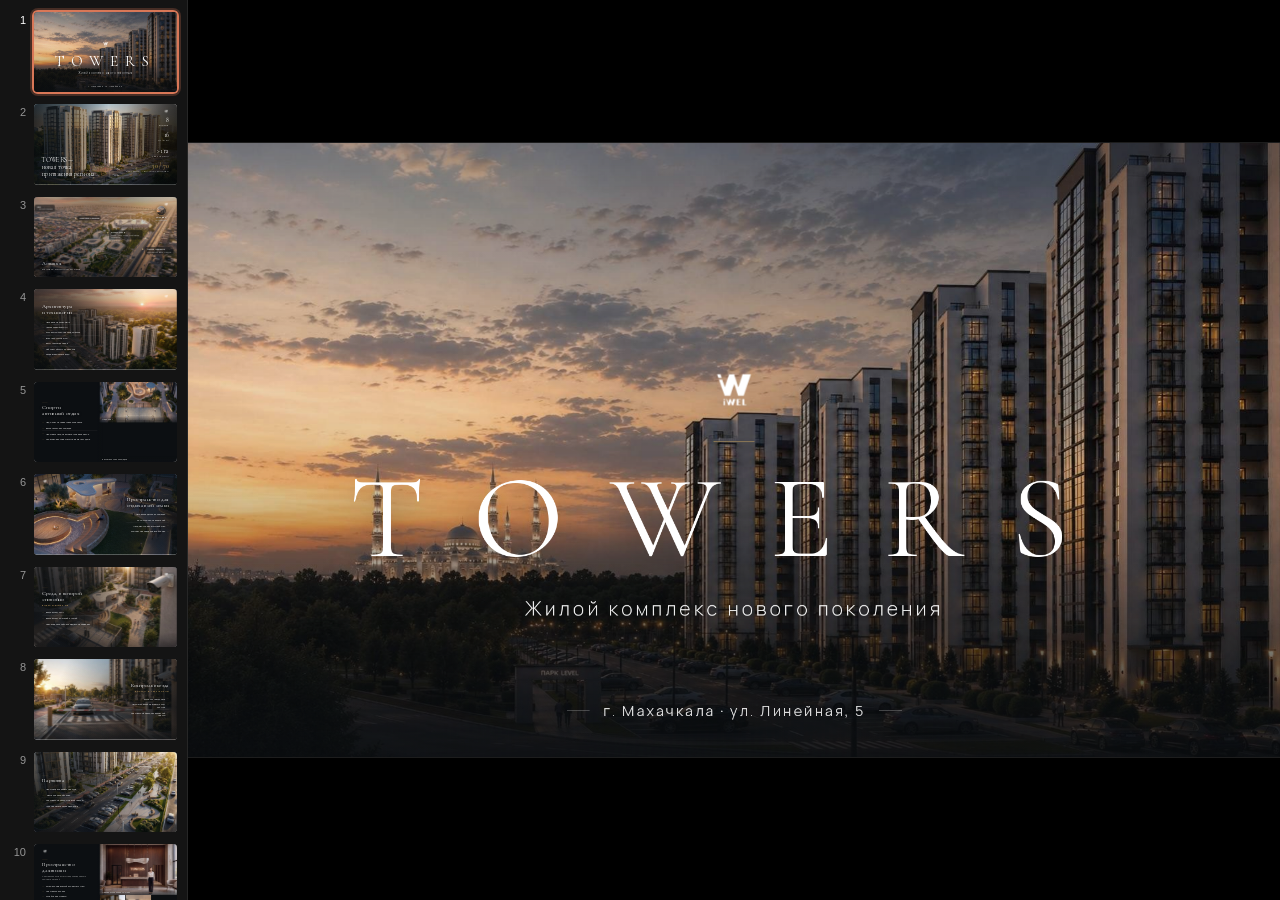
==== index.html @ 18dd86b4 "Towers presentation" ====
<!DOCTYPE html>
<html>
<head>
  <meta charset="utf-8">
  <title>Bundled Page</title>
  <style>
    * { margin: 0; padding: 0; box-sizing: border-box; }
    body { background: #0c0f12; display: flex; align-items: center; justify-content: center; min-height: 100vh; font-family: -apple-system, BlinkMacSystemFont, sans-serif; }
    #__bundler_loading { position: fixed; bottom: 20px; right: 20px; font: 13px/1.4 -apple-system, BlinkMacSystemFont, sans-serif; color: #666; background: #fff; padding: 8px 14px; border-radius: 8px; box-shadow: 0 1px 4px rgba(0,0,0,0.12); z-index: 10000; }
    #__bundler_thumbnail { position: fixed; inset: 0; width: 100%; height: 100%; display: flex; align-items: center; justify-content: center; background: #0c0f12; z-index: 9999; }
    #__bundler_thumbnail svg { width: 100%; height: 100%; object-fit: contain; }
    #__bundler_placeholder { color: #999; font-size: 14px; }
  </style>
  <noscript>
    <style>#__bundler_loading { display: none; }</style>
    <div style="position:fixed;bottom:12px;left:12px;font:13px/1.4 -apple-system,BlinkMacSystemFont,sans-serif;color:#999;background:rgba(255,255,255,0.9);padding:6px 12px;border-radius:6px;box-shadow:0 1px 4px rgba(0,0,0,0.08);z-index:10000;">
      This page requires JavaScript to display.
    </div>
  </noscript>
</head>
<body>
  <div id="__bundler_thumbnail">
  <svg viewBox="0 0 1200 800" xmlns="http://www.w3.org/2000/svg">
    <rect width="1200" height="800" fill="#0c0f12"></rect>
    <rect x="470" y="300" width="60" height="260" fill="#2a313a"></rect>
    <rect x="560" y="240" width="80" height="320" fill="#39424e"></rect>
    <rect x="670" y="330" width="60" height="230" fill="#2a313a"></rect>
    <rect x="480" y="560" width="240" height="4" fill="#c8a35f"></rect>
    <text x="600" y="640" text-anchor="middle" font-family="Georgia, serif" font-size="52" letter-spacing="18" fill="#ffffff">TOWERS</text>
  </svg>
</div>
  <div id="__bundler_loading">Unpacking...</div>

  <script>
    
document.addEventListener('DOMContentLoaded', async function() {
  const loading = document.getElementById('__bundler_loading');
  function setStatus(msg) { if (loading) loading.textContent = msg; }

  const FONT_MIME = /^(font[/]|application[/](x-)?font-|application[/]vnd\.ms-fontobject)/i;
  const MIME_TOKEN = /^[\w.+-]+[/][\w.+-]+$/;
  function toBase64(bytes) {
    let bin = '';
    for (let i = 0; i < bytes.length; i += 0x8000) {
      bin += String.fromCharCode.apply(null, bytes.subarray(i, i + 0x8000));
    }
    return btoa(bin);
  }

  // Error sink persists across replaceWith since it's on window, not the DOM.
  window.addEventListener('error', function(e) {
    // Failed resource loads (CSP-blocked links, scripts, images) fire plain
    // events at the element — warn only; real JS errors carry message/error.
    if (!e.message && !e.error && e.target && e.target !== window) {
      console.warn('[bundle] resource failed to load:',
        e.target.tagName, String(e.target.src || e.target.href || ''));
      return;
    }
    var p = document.body || document.documentElement;
    var d = document.getElementById('__bundler_err') || p.appendChild(document.createElement('div'));
    d.id = '__bundler_err';
    d.style.cssText = 'position:fixed;bottom:12px;left:12px;right:12px;font:12px/1.4 ui-monospace,monospace;background:#2a1215;color:#ff8a80;padding:10px 14px;border-radius:8px;border:1px solid #5c2b2e;z-index:99999;white-space:pre-wrap;max-height:40vh;overflow:auto';
    d.textContent = (d.textContent ? d.textContent + String.fromCharCode(10) : '') +
      '[bundle] ' + (e.message || e.type) +
      (e.filename ? ' (' + e.filename.slice(0, 60) + ':' + e.lineno + ')' : '');
  }, true);

  try {
    const manifestEl = document.querySelector('script[type="__bundler/manifest"]');
    const templateEl = document.querySelector('script[type="__bundler/template"]');
    if (!manifestEl || !templateEl) {
      setStatus('Error: missing bundle data');
      console.error('[bundler] Missing script tags — manifestEl:', !!manifestEl, 'templateEl:', !!templateEl);
      return;
    }

    const manifest = JSON.parse(manifestEl.textContent);
    let template = JSON.parse(templateEl.textContent);

    // Nested page bundles (iframe targets). Each ships ONCE, in the ROOT
    // document's manifest; frame srcs carry an about:blank#<uuid> marker
    // instead of a substitutable uuid. Every document mints the blobs for
    // its OWN frames — from local text at the root, or text obtained from
    // its DIRECT parent over the relay protocol below — so each frame
    // navigation stays same-origin with its initiator and a deduped page
    // loads at any depth on any host, including a file:// download's
    // opaque origins (where a blob minted by one document cannot be
    // navigated to by another).
    const pageOrderEl = document.querySelector('script[type="__bundler/page_order"]');
    const pageOrder = pageOrderEl ? JSON.parse(pageOrderEl.textContent) : [];
    const pageSet = new Set(pageOrder);
    const pageTexts = {};

    // ── Nested-page text protocol (parent-chain relay) ──
    // Page bundles ship once, in the ROOT document's manifest. Every
    // document mints the blobs for its OWN frames, obtaining page text
    // through a strict parent-chain relay: a document only ever SENDS to
    // its direct parent (which, for every document the publisher's own
    // runtime minted, is another publisher document) and only ACCEPTS
    // text from that direct parent; requests from below are honored only
    // for the document's own child frames, and the ROOT never sends
    // upward at all. That last rule is load-bearing: the artifact host's
    // frame-ancestors allows claude.ai (and friends) to frame an
    // artifact, so window.top can be a FOREIGN document — a top-addressed
    // protocol would hand page uuids to that ancestor and accept forged
    // "page text" from it, minting attacker HTML as an artifact-origin
    // blob document. The chain never touches the ancestor: requests stop
    // at the root, replies are origin-addressed per hop (never '*' when
    // an origin exists), and both directions are origin-gated (on https
    // a foreign sender's origin can never equal this document's; in
    // opaque contexts — file:// — everything serializes as 'null', where
    // an embedded EXTERNAL frame still fails the gate by carrying its
    // own real origin, and a sandboxed child of such a frame is excluded
    // by the own-child-frames check plus uuid unguessability). Shape is
    // deny-by-default: one request form, one reply form, no error
    // replies.
    // window.origin is the SERIALIZED SECURITY origin ('null' in opaque
    // contexts such as a sandboxed preview iframe) — location.origin is
    // computed from the URL and stays 'https://…' even when the document
    // is sandboxed, which would misgate every opaque chain.
    const OWN_TARGET = /^https?:[/][/]/.test(window.origin || '')
      ? window.origin
      : '*';
    function trustedOrigin(e) {
      if (e.origin === window.origin) return true; // https chains; opaque==opaque
      // file:// trees: Chrome serializes the file document's origin as
      // 'file://' while the blob: documents it mints serialize as 'null',
      // so the two legitimate shapes can never string-match — accept the
      // pair in both directions. https origins never serialize as either,
      // and sender identity (own child frame / direct parent) is checked
      // separately.
      return (
        (e.origin === 'null' &&
          (window.origin === 'file://' ||
            window.location.protocol === 'file:')) ||
        (/^file:/.test(e.origin) && window.origin === 'null')
      );
    }
    // Non-empty only in the root document (nested bundles ship an empty
    // island), so it doubles as the root marker: the root answers from
    // local text and treats a miss as authoritative — never relaying to
    // its (possibly foreign) parent.
    const isPageRoot = pageOrder.length > 0;
    const blobUrls = {};
    const resourceBlobs = {};
    const UUID_SHAPE = /^[0-9a-f]{8}-[0-9a-f]{4}-[0-9a-f]{4}-[0-9a-f]{4}-[0-9a-f]{12}$/;
    const pendingFrames = {}; // uuid -> [{el, frag}] awaiting text for own frames
    const pendingRelays = {}; // uuid -> [childWindow] awaiting text to pass down
    function mountPage(el, frag, text) {
      const pageBlob = new Blob([text], { type: 'text/html' });
      const u = URL.createObjectURL(pageBlob);
      resourceBlobs[u] = pageBlob;
      el.src = u + frag;
    }
    function deliverPage(uuid, text) {
      const frames = pendingFrames[uuid];
      delete pendingFrames[uuid];
      if (frames) for (const f of frames) mountPage(f.el, f.frag, text);
      const relays = pendingRelays[uuid];
      delete pendingRelays[uuid];
      if (relays) {
        for (const cw of relays) {
          try { cw.postMessage({ __bundler_page: uuid, __bundler_text: text }, OWN_TARGET); } catch (err) { /* gone */ }
        }
      }
    }
    function ownFrameWindows() {
      const out = [];
      for (const f of Array.from(document.querySelectorAll('iframe'))) {
        try { if (f.contentWindow) out.push(f.contentWindow); } catch (err) { /* detached */ }
      }
      return out;
    }
    window.addEventListener('message', function (e) {
      const d = e.data;
      if (!d || typeof d !== 'object' || !e.source) return;
      // Origin gate first; the structural checks below (own-child-frames
      // for requests, direct-parent + solicited-uuid for replies, the
      // root's never-relay rule) are what hold in fully opaque chains
      // where origin strings can't discriminate — a sandboxed root's
      // FOREIGN wrapper still fails all three even though both serialize
      // as real-vs-'null' rather than matching.
      if (!trustedOrigin(e)) return;
      if (typeof d.__bundler_need === 'string' && UUID_SHAPE.test(d.__bundler_need)) {
        // Requests are honored only for this document's own child frames.
        if (ownFrameWindows().indexOf(e.source) < 0) return;
        const uuid = d.__bundler_need;
        const text = pageTexts[uuid];
        if (typeof text === 'string') {
          try { e.source.postMessage({ __bundler_page: uuid, __bundler_text: text }, OWN_TARGET); } catch (err) { /* gone */ }
          return;
        }
        if (isPageRoot || window.parent === window) return; // authoritative miss
        const waiting = pendingRelays[uuid];
        if (waiting) {
          if (waiting.indexOf(e.source) < 0) waiting.push(e.source);
          return;
        }
        // Never-answered uuids would otherwise accumulate forever under a
        // request spray; past the cap (far above any real page count) new
        // relays are dropped rather than remembered.
        if (Object.keys(pendingRelays).length >= 128) return;
        pendingRelays[uuid] = [e.source];
        window.parent.postMessage({ __bundler_need: uuid }, OWN_TARGET);
      } else if (
        typeof d.__bundler_page === 'string' &&
        UUID_SHAPE.test(d.__bundler_page) &&
        typeof d.__bundler_text === 'string'
      ) {
        // The shape test is load-bearing beyond tidiness: the solicited
        // check below uses the in operator, which matches prototype keys
        // ('__proto__', 'constructor') — an unshaped key would reach
        // deliverPage and throw, painting the error banner.
        // Text is accepted only from the direct parent — the document
        // that minted this one.
        if (e.source !== window.parent || window.parent === window) return;
        if (!(d.__bundler_page in pendingFrames) && !(d.__bundler_page in pendingRelays)) return;
        deliverPage(d.__bundler_page, d.__bundler_text);
      }
    });

    const uuids = Object.keys(manifest);
    setStatus('Unpacking ' + uuids.length + ' assets...');

    for (const uuid of uuids) {
      const entry = manifest[uuid];
      try {
        const binaryStr = atob(entry.data);
        const bytes = new Uint8Array(binaryStr.length);
        for (let i = 0; i < binaryStr.length; i++) bytes[i] = binaryStr.charCodeAt(i);

        let finalBytes = bytes;
        if (entry.compressed) {
          if (typeof DecompressionStream !== 'undefined') {
            const ds = new DecompressionStream('gzip');
            const writer = ds.writable.getWriter();
            const reader = ds.readable.getReader();
            writer.write(bytes);
            writer.close();
            const chunks = [];
            let totalLen = 0;
            while (true) {
              const { done, value } = await reader.read();
              if (done) break;
              chunks.push(value);
              totalLen += value.length;
            }
            finalBytes = new Uint8Array(totalLen);
            let offset = 0;
            for (const chunk of chunks) { finalBytes.set(chunk, offset); offset += chunk.length; }
          } else {
            console.warn('DecompressionStream not available, asset ' + uuid + ' may not render');
          }
        }

        if (pageSet.has(uuid)) {
          pageTexts[uuid] = new TextDecoder().decode(finalBytes);
          return;
        }
        if (FONT_MIME.test(entry.mime) && MIME_TOKEN.test(entry.mime)) {
          // Strict artifact hosts allow font-src data: but not blob:.
          blobUrls[uuid] = 'data:' + entry.mime + ';base64,' +
            (entry.compressed ? toBase64(finalBytes) : entry.data);
        } else {
          const blob = new Blob([finalBytes], { type: entry.mime });
          blobUrls[uuid] = URL.createObjectURL(blob);
          resourceBlobs[blobUrls[uuid]] = blob;
        }
      } catch (err) {
        console.error('Failed to decode asset ' + uuid + ':', err);
        const blob = new Blob([], { type: entry.mime });
        blobUrls[uuid] = URL.createObjectURL(blob);
        resourceBlobs[blobUrls[uuid]] = blob;
      }
      entry.data = null;
    }

    const extResEl = document.querySelector('script[type="__bundler/ext_resources"]');
    const extResources = extResEl ? JSON.parse(extResEl.textContent) : [];
    const resourceMap = {};
    for (const entry of extResources) {
      if (blobUrls[entry.uuid]) resourceMap[entry.id] = blobUrls[entry.uuid];
    }

    // Artifact-host CSP (connect-src 'self') refuses fetch() of blob: URLs —
    // consumers read these Blobs directly. Survives the swap like the error sink.
    window.__resourceBlobs = resourceBlobs;

    setStatus('Rendering...');
    // Page uuids have no blob here — they ride inside about:blank#<uuid>
    // frame markers the pass below resolves after the swap.
    for (const uuid of uuids) {
      if (pageSet.has(uuid)) continue;
      template = template.split(uuid).join(blobUrls[uuid]);
    }

    // Strip integrity + crossorigin — blob URLs from a file:// document inherit
    // a null origin, so crossorigin forces a CORS fetch that SRI then rejects.
    // The manifest bytes are ours; SRI protects against CDN compromise, not this.
    template = template.replace(/\s+integrity="[^"]*"/gi, '').replace(/\s+crossorigin="[^"]*"/gi, '');

    const resourceScript = '<script>window.__resources = ' +
      JSON.stringify(resourceMap).replace(/<\//g, '<\\/') +
      ';</' + 'script>';
    // Inject after <head> so the DOCTYPE stays first; prepending the script
    // would push the parser into quirks mode. DOMParser always emits a <head>
    // (synthesizing one if the source HTML omitted it) but may carry
    // attributes through, so match the full opening tag. slice() rather than
    // replace() keeps us clear of $-pattern substitution in resourceScript.
    const headOpen = template.match(/<head[^>]*>/i);
    if (headOpen) {
      const i = headOpen.index + headOpen[0].length;
      template = template.slice(0, i) + resourceScript + template.slice(i);
    }

    // Parse the template and swap the root element. Scripts inserted via
    // DOMParser/replaceWith are inert per spec — re-create each with
    // createElement so they execute, awaiting onload for src scripts to
    // preserve ordering (React before ReactDOM before Babel before text/babel).
    const doc = new DOMParser().parseFromString(template, 'text/html');
    document.documentElement.replaceWith(doc.documentElement);

    // Resolve page-frame markers: mint this document's own blob for each
    // framed page — from local text when this is the root, otherwise by
    // asking the direct parent over the relay protocol above. An
    // unanswered request leaves the frame on about:blank, the same
    // degraded state as a refused embed.
    {
      const MARKER = /^about:blank#([0-9a-f]{8}-[0-9a-f]{4}-[0-9a-f]{4}-[0-9a-f]{4}-[0-9a-f]{12})(#.*)?$/;
      const needed = [];
      for (const el of Array.from(document.querySelectorAll('iframe'))) {
        const m = MARKER.exec(el.getAttribute('src') || '');
        if (!m) continue;
        const text = pageTexts[m[1]];
        if (typeof text === 'string') {
          mountPage(el, m[2] || '', text);
        } else if (window.parent !== window && !isPageRoot) {
          const had = pendingFrames[m[1]];
          (pendingFrames[m[1]] = had || []).push({ el: el, frag: m[2] || '' });
          if (!had) needed.push(m[1]);
        }
      }
      for (const uuid of needed) {
        window.parent.postMessage({ __bundler_need: uuid }, OWN_TARGET);
      }
    }

    const dead = Array.from(document.scripts);
    for (const old of dead) {
      const s = document.createElement('script');
      for (const a of old.attributes) s.setAttribute(a.name, a.value);
      s.textContent = old.textContent;
      // text/babel scripts with a src: read and inline. transformScriptTags
      // does XHR against the src, but blob:null/ from a file:// origin is
      // silently dropped. Inlining makes it a plain inline babel script,
      // which transformScriptTags handles unconditionally.
      if ((s.type === 'text/babel' || s.type === 'text/jsx') && s.src) {
        const pre = resourceBlobs[s.src.split('#')[0]];
        s.textContent = pre ? await pre.text() : await (await fetch(s.src)).text();
        s.removeAttribute('src');
      }
      const p = s.src ? new Promise(function(r) { s.onload = s.onerror = r; }) : null;
      old.replaceWith(s);
      if (p) await p;
    }
    // Babel standalone auto-transforms type=text/babel on DOMContentLoaded,
    // which fired before we swapped the document. Trigger manually if present.
    if (window.Babel && typeof window.Babel.transformScriptTags === 'function') {
      window.Babel.transformScriptTags();
    }
  } catch (err) {
    setStatus('Error unpacking: ' + err.message);
    console.error('Bundle unpack error:', err);
  }
});

  </script>

  <script type="__bundler/manifest">
{"10c9df17-e26f-477b-be98-2f905d06f576":{"mime":"image/png","compressed":false,"data":"iVBORw0KGgoAAAANSUhEUgAABLAAAASwCAYAAADrIbPPAAAQAElEQVR4AezdCZxsV1ko+rMB8yJqVC5yBUQkqFwVuSBzmGcIagQRAUEGEVEQERAUmQdFZRJERpnnMUxCgNwAYVAu86QIiBgZHiAPISLEkHqrc3JyuvvUsHfttfZewz+/qtNVe6/1re/[base64]/VU+AAAECBAi0I6BSAgQIECBAgECxAhpYxW6dxAkQIEBgegErEiBAgAABAgQIECAwh4AG1hzq1iTQsoDaCRAgQIAAAQIECBAgQIDAQAENrIFgOQyXAwECBAgQIECAAAECBAgQIFC/[base64]/[base64]/[base64]/[base64]/[base64]/[base64]/[base64]/[base64]/[base64]/[base64]/[base64]/[base64]/QQIECBAgAABAgQIlCWggVXWfsmWQC4C8iBAgAABAgQIECBAgAABApMJaGBNRr1/[base64]/[base64]/ZANAQIECBAgQIAAAQK1CKiDAAECBKIJaGBFoxSIAAECBAgQIEAgtoB4BAgQIECAAIEdAQ2sHQVXAgQIECBQr4DKCBAgQIAAAQIECBQvoIFV/[base64]/[base64]/[base64]/BAAQiCrwx1GjlRTsYK4XDE9Yz3vwpn8JzCsQHotvnDcDqweBF4WrC4EcBK6VQxJyaFLgwU1WrWgCBJIIaGAlYRV0GwFzyhcIP2H7fPlVjK7gVaMjCEAgjsAV44QRZYTAtUfMNZVAFIHQzL5/lECCENhOwNsrbOdmFoHqBbYpUANrGzVzCBBYJ/CsdScbOHe9BmpUYhkCFygjzbqzDM2Dq9VdoeoKEDi+gBylWKlA+OHm6ZWWlkNZciDQnIAGVnNbrmACaQXCNyp3SrtC9tHPn32GEqxeIDRNTqq+yHIK/M1yUpVppQKaqCs31onEAg9KHF94AgQaE9DAamzDlUtgIoFvTbROlsuE5sHzs0xMUi0J3LClYjOv9faZ5zcuPbOzFgj/P3pc1glKrmqB8EPNh1ddoOIIEJhcQANrcnILEmhC4HlNVLm6yF9bfcoZAnsFYt8LT1j9IYHYqCPjhT35hZEhTCewrYCXD24rZ95YgaZ/[base64]/OQxMbDwRwqEJ6w/fORRR3IQCHtzkxzykENTAt5/qKntzqrYf80qmxTJiEmAwCwCGlizsFuUQP0C4Sdvv19/lWsrPH94wvqDa0c4SSC+wAnxQ4oYScD7YEWCFKa3wA/0HjnDQEtWLfDmqqtTHAECswloYM1Gb2ECTQi8t4kqVxd53OpTzhBIIvCUJFEFjSHw2zGC7IrhJoGVAuEHKNdbedIJAokFwg8x75x4CeEJEGhUQAOr0Y1XNoGJBN4w0Tq5LvP0XBOT145AXdfwhPV/1VVRfdWEPbpEfVWpKFOB12Wal7TqF/hg/SWqkACBuQQ0sOaSty6BGgQ21BB+AvegDUNqP33h8IT1+2ovUn3ZCFwxm0wkskrgUatOOE4glkD4/87RIdbONXxwITC5wDsnX9GCBAg0I6CBNfNWW55AAwInNVDjuhKvs+6kcwQiCjw7Yiyh0gj8fJqwohLYI/Bze+65Q2BagXtNu5zVCJQlINtxAhpY4/zMJkBgs8ArNg+pesRDq65OcVkILBaLS4VE/D89IGR+2fnjDsdknqP0yhd4dfklqKBQgQ92XXdG4tyFJ0CgYQHf7Da8+UonMIVA+Eam9feBuuwUztZoXuBmzQuUA/DGclKVaWkCoZn9/SHnC4brmotTBJIJaJ4moxWYAIEdAQ2sHQVXAgRSC7wy9QI5xw9PKO6Uc35yq0Lg7lVUUUoR4/Lc+W25cRHMJrBa4OqrTzlDILmA9/lLTmwBAm0LaGC1vf+qJzCVwAumWijTdX4507xmS8vC8QRCg/R7QrSLhqtLGQIXKCNNWRYq8JRC85Z2+QIf67ruW+WXoQICBHIW0MDKeXfkRmC1QFFnwjc0Tf8GVtis48PVhUAqgb9IFVjcNAKh6fjxNJFFbVkgPK6+K9T/I+HqQmAOgb+eY1FrEiDQlkDDDay2Nlq1BDIQeG4GOcyWQnhicZfZFrdw7QLXq73ACuu7ZIU1KWl+gVvPn4IMGhZ4VsO1K70IAUnWIKCBVcMuqoFAGQJPKyPNZFneJFlkgVsX+MnWAQqs/6gCc5Zy/gKPzD9FGRYtsDr5r3Zd91+rTztDgACBOAIaWHEcRSFAYINA+MbmnRuG1H7aywhr3+EZ6lssFi+ZYVlLRhAIe3dqhDBCFCaQOF0vH0wMLPxKAb9lvpLGCQIEYgpoYMXUFIsAgU0Cz9s0oOLzR4UnrH4Lq+INnqm0y8207lzL1rSuvxZX027OXEv4/8sfzpyC5dsWeF3b5aueAIGpBDSwppK2DgECOwIP3Pmn4eu9569dBpUJ/ERl9TRVTmg6fH9TBSs2pcCtUgYXm8Aaga90XfftNeedIkCAQDQBDaxolAI1I6DQrQXCNzif3XpyHROvWkcZqshBIDQ/npJDHnIYJXCPUbNNJnBY4H8fvukWgUkFfn3S1SxGgEDTArM0sJoWVzwBAi9vmOD8oenwgw3Xr/S4Ar8YN5xoMwg8bIY1LVmZQPj/ymMqK0k5BQmEH06+oaB0pTqTgGUJxBLQwIolKQ4BAn0FWn+Zg2/0+j5SjNskcOFNA5zPXyA0H34q/yxlmLnAtTPPT3rjBXKN8K1cE5MXAQJ1Cmhg1bmvqiKQrUD4Sd13QnJnhGurF2+63erOR6w7ND0eEDGcUPMKXGXe5VtZveo6f67q6hSXs8B1ck5ObgQI1CeggVXfnqqIQAkCrywhyUQ5HpUorrBtCTx88nItmErgmakCi1u/QGhmP63+KlWYq0D4oeTf5ZqbvAgQqFNAA6vOfVUVgawFwjc8t846wUTJHQobnnC8/dBtHwkQIBC+JvwMBQJbCvgNmC3hTBst8M3REQQgQIDAQAENrIFghs8qYPG6BE6rq5xB1Vxj0GiDCewSCM2OO+y662YdAr4m1LGPc1Tx43Msak0CQaD19zQNBC4ECCQWOCK8BtYRJA4QIDCRwOsmWifLZUIT4nxZJiapEgSeVUKSchwk8OhBow0mEATC/0ceGD64EJhD4Kyu6147x8LWHCpgPIG6BDSw6tpP1RAoRiB84/M7xSSbJtG/SBNW1JoFwhPWY2qur+Havifs7UUbrl/p2wncd7tpZg0SMHiZwCeWHXSMAAECqQU0sFILi0+AwDqBD607Wfm5e1Ren/LSCFwrTVhRMxC4ewY5JElB0GQC35ssssAE1gs8Yv1pZwkQIJBGQAMrjauoBAj0E3hzv2FVjjrPYrH4kSorU1Rsgd3xXrP7jttVCdy2qmoUk1Qg/P/jlkkXEJzAGoGu61645rRTBAgQSCaggZWMVmACBDYJhG+A/mDTmDjns41yo2wzk1h2AuEJ6w9ml5SEYgpoaMfUrD/Wi+ovUYWZCpycaV7SIkCgAQENrAY2OUqJghBIJ/C2dKGzj/zY7DOUYE4C184pGbnEFwhNSr/VEJ+1uojhcfLdoSjfwwcEl1kEnjPLqhYlQGBagUxX8z+/TDdGWgQaEmj5JVHHhCcil2hor5U6TuDZ46abXYDAlQvIUYrzC9xs/hRk0KpA13XPa7X2oXUbT4BAfAENrPimIhIgMEAgfCPU+m8hXX0Al6GNCoRG5/eF0v0FwoBQ+eXYyutTXhyBv4kTJvsoEsxP4MT8UpIRAQItCWhgtbTbaiWQr8Ab8k0teWYPTb6CBWoQ+I0ailDDZoHQrHzp5lF9RxhXm0B4fFwk1HR0uLoQmEPgVXMsak0CBAgcEtDAOiThIwECcwo8c87FZ177EuEJyffMnIPlVwnkc/y38klFJokFrpA4vvBlC3gvvLL3r+jsu657btEFSJ4AgeIFNLCK30IFEMhboE924Ruil/cZV/GYO1Rcm9LiCPyvOGFEKUDA++IVsEkzpvjkGde2dNsC/shE2/uvegJZCGhgZbENa5NwkkArAi2/r8IdW9lkdQ4XWCwWfzp8lhklC4Q9f0zJ+cs9jUB4XPxwiOy98AKCyywCr5hlVYsSaE9AxWsENLDW4DhFgMCkAi2/mfvlJ5W2WGkCVy0tYfmOFrjr6AgC1ChwfI1FqakMga7rXllGpjtZuhIgUKuABlatO6suAoUJhG+MTi0s5ajphp+sPzBqQMFqErhWTcWopZfA+XuNMqg1gb+YrGALEdgr0PpbPezVcI8AgdkENLBmo7cwAQJLBF685Fgrh67fSqHq7C8QGpuP7z/[base64]/zDMzWU0o4KXFE2JnvtRPZJ6f9OoVuGe9pamMwD4Bd7MX0MDKfoskSKA5gds0V/Hhgq9y+KZbBA74jTwPgtcjIBCa2U+gQGAuga7r/nHI2sYSIEAgpYAGVkpdsQkQGCwQvlH6rzDpzHBt8XKe8ETlyi0WrualAhdfetTBpgTC14QfbKpgxS4TuN6yg44RmEDgkxOsYQkCBAj0FtDA6k1lIAECEwqcPOFauS31rNwSks/0AqFpcY3pV61lxerquEJ1FSloqMBPD51gPIFIAleNFEcYAgQIRBHQwIrCKAgBAjEFuq67ccx4hcX6qdnzlUAOAm/PIQk5ZCHwxiyykMQsAqGZ/aJZFrYogQMHzgrfj/[base64]/fh/1b1IiCESBAIIKABlYERCEIEEgm8LFkkTMPHJ64nD/zFKWXQCDs+3lD2POFqwuB3QI/vvuO24kE8gvrN+/y25NWMvpwK4WqkwCBsgQReYwUAAAQAElEQVQ0sMraL9kSaE3gb1sreFe9L9512812BI4ruVS5pxMIzc0HposucqYC35NpXtKqX+B29ZeoQgIEShTQwCpx1+RMoBGBruvu20iph8rc/[base64]/fP38WMmhYoOXffm9z21VNoCABDayCNkuqBFoU6Lqu5Z9C36/FPW+45oc1XLvS+wlcut8wowoX+NXC828u/YoKPr3run+sqB6lECBQmYAGVmUbqhwClQqcUmldm8o6T/hJ/GU3DXK+GoGfq6YShaQSuE6qwDPHtfxegSfvvesegckEXjDZShYiQIDAFgIaWFugmUKAwOQCz558xXwWvG4+qcgklUBoVN5xXGyzWxEIj5U/aKXWFusM+3uxULfvzwOCyywCT5tlVYsSIECgp4D/QfaEMowAgfkEuq57bvLV813ggfmmJrOIAl4yFBGz8lC3rby+1svzZv2tPwLmq/+M8P3W++db3soECBDYLKCBtdnIiJ4ChhFILPD4EP81DV7fHn4i34W6XeoWuFHd5akuosBlIsYSKj+Bp+aXkowaEXhsI3UqkwCBSAJzhNHAmkPdmgQIDBYIPxX8/XA9odHrYjCYCcUIhAblvYpJVqJZCITHjPfCymIn4iYR9vXiIeJR4epCYA6BF82xaONrKp8AgYECGlgDwQwnQIAAAQKRBa4cOZ5w9QucWH+JTVZ4wyarHlW0ybEEwg8IPxwrljgECBBIJaCBlUpWXAIECBAg0E/[base64]//9ugWbKUoErLT3qYCkClyklUXlWJ/[base64]/1HmkggWECdx423OiZBe458/qWb1fgXe2WrvKyBWRP4MABDSyPAgIECBAgMIHAYrG40QTLWKJhgfAYu23D5RdTetinY4pJVqJ1CRys5q4HP/[base64]/sZRE5VmdwCe7rvtGdVUpiACBpgS2amA1JaRYAgQIECAwXuCO40OIQKCXwM/0GmXQXAKPnWth6zYv8OTmBQBsLWAigVwENLBy2Ql5ECBAgECVAovF4hZVFqaoXAW+Ozzmvi/X5FrOK+zLZUP9vvcOCA1ecij5GTkkIQcCBAiMEfA/0TF65hIgQIAAgc0CXjK02ciIuAKfjRsuh2hV5HD1KqpQRIkCX/LywRK3Tc4ECOwX0MDaL+I+AQIECBCIK3C7uOG2jGZaSwLHtFRsQbU+rqBcpVqXwO/XVY5qCBBoVUADq9WdVzcBAoMFTCAwVGCxWPiNi6FoxscQOG+MIGLEEwhfC/53iHa+cHUhMIfAa+dY1JoECBCILaCBFVtUvHUCzhEgQKA1gQe0VrB68xAIDZN/[base64]/5xJTC1QNd1b556TesRIEAgpYAGVkrdnGLLhUBDAuEJ223D9XGNXv3Vuzwe66fnkYYsCBzwBs4zPgjC/4feNOPylm5b4Iy2y1c9gcYFKi1fA6vSjVUWgZYFwk8cnx/qv2ejV++1EjY+g8t5M8hBCgR2BO6384/rbAL/e7aVLdy6wE1bBxhbv/kECOQnoIGV357IiACBOAJfjBOmvCjhJ/6PKi/rejIO/t9VTzUqqUEgPCavV0MdhdZwoULzjpG2GDMKhB/mvWXG5S1NgACBJAIaWElYBSVAIAOBkzLIYa4U/MbFXPIH133nwQ/+JTBWINr860aLJFBvgdA4fGPvwQYSiCvw6bjhRCNAgEAeAhpYeeyDLAgQiCwQfvJ4h8ghhStRYJ6crzjPslYlsFLg/ivPOJFS4Fopg4tNYI2A38Reg+MUAQLlCmhglbt3MicwiUDhi3yk8Py3Tj/85P8RW082cWuB4H6JrSebSCChQHhsXjlheKGXC+z8NdLlZxwlkFAg/BDvGQnDC02AAIHZBDSw0tNbgQCB+QTeMN/Ss6/8R7Nn0GYC3kS/zX0voeqbl5BkLTmGhuFraqlFHcUJnFpcxhImUJeAahIKaGAlxBWaAIF5BcJPIFt+L6jzhCdQPzrvDjS5+q81WbWiSxC4TwlJVpTjL1RUi1LKEnhBWekuy9YxAgQILBfQwFru4igBAvUItPxbWL9ezzbmX0loGF4j/yxl2LDATlP7fzZc/2Slh68F3zfZYqsWcrxZgfDDu6c2W7zCCRCoXkADq/[base64]/a5d9wgQIBAhQJ1N7Aq3DAlESCwlUDLb2h6z63ETBoq4OWDQ8WMn0UgNFjeOMvC7Sz6q+2UqtLMBF6eWT7SITC9gBWrF9DAqn6LFUiAQPiJ5JsbVjhfeMJ6/Ybrn6r0P5xqIesQGClwmZHzTV8v8LD1p50lkEzgFTEii0GAAIGcBTSwct4duREgEFOg5TfVvVlMSLH2CoQG4RX2HnGPQNYCF846u4KTC18LrnjgwIGCK5B6yQLhh3UvLjl/uRMgQKCPgAZWHyVjCBCoQeCZNRSxZQ132XKeaf0E7txvmFH9BIxKLRAaLe9JvUaj8a/eaN3Knl/Am7fPvwcyIEBgAgENrAmQLUGAwPwC4SeTH58/i4kyOHKZnZcR3v7Iw45EEvAXxyJBCjOZwE9NtlJbCz26rXJVm5HAkzLKRSoECBBIJqCBlYxW4JIF5F6tQMu/iXSDand1xsIWi8WPhuX9vzQguBQl8L1FZVtAsuFrwZVDmr4WBASX6QXCD+lOnn5VKxIgQGB6gVT/o52+EisSIEBgs8BLNw+pdsStqq1s3sIeN+/yViewnUBouDxtu5lmrRA4fsVxhwmkFjg19QLiE+ghYAiBSQQ0sCZhtggBAjkIhJ9Q/kcOecyUw3nDE9Zfm2ntmpe9Zs3Fqa1qAS99jbu994wbTrT2BLau+B5bzzSRAAEChQloYBW2YdIlQGC0wC1GRyg3wF3LTT2/zEND8OiQ1QXD1YVAkQLnPIaLzH1p0jMdDI6XDEsfE64uBCYXCD+c++Dki1qQAAECMwloYM0Eb1kCBOYRCN/ovWKelbNY9bgssqgniTfVU8rBSvzbnMBvNVdxmoL/OE1YUQlsFPjQxhEGECBAoCIBDayKNlMpBAj0Fvh675HDBuY++jyLxeJ2uSdZUH7+kltBmyXVpQKPX3rUwaECPz90gvEEIgl477VIkMIQIFCGgAZWGfvUUJZKJTCJQMt/ke8hkwi3sYiXD7axz1VXGZraF626wMTFBb+dv+j4Q4mXEZ7AUoGu6z6/9ISDBAgQKEZgWKIaWMO8jCZAoAKB8A3fe0IZZ4Vri5djWyw6ds3hSetHY8cUj8BMApeZad1alj2xlkLUUZzAV4vLWMJpBEQl0JCABlZDm61UAgT2CHxyz72G7oTmi/e9Gb/fXj443lCEPAT+No80is3iisVmLvFzBQq98eOF5i1tAgQIbC2ggbU1nYkECBQucELh+Y9J/wljJpt7toD/f57N4J8aBEJT+xIj62h5ur8+2PLuz1f76V3X/X/zLW9lAgQIzCPgG/B53K1KgMDMAuEbv0+EFFr99fujQu0uWwqEJ/t/teXUNdOcIjCrwLVmXb3QxcPXgncWmrq0yxf4xi3+SAAAEABJREFUl/JLUAEBAgSGC2hgDTczgwCBHAW2y+nd200rf1Z44vUr5VcxWwV3m21lCxNII/C4NGGrj3qF6itUYK4Ct8w1MXkRIEAgpYAGVkrdwmJLl0CDAr/fYM2HSn7+oRs+9hcIjT9/baw/l5HlCPxAeGx/XznpZpOp32bNZiuaSuTrXdf9Q1MVK5YAgSQCJQbVwCpx1+RMgEAUgfAN4M4buX8hSrDyghwVnrD+QHlpz57x7WbPQAIE0gi03NAfLBq+fv6fwZNMIBBH4NQ4YUSJICAEAQITC2hgTQxuOQIEshN4SXYZTZfQz0+3VDUrPaaaShRCYK/A7ffedW+DwHU2nHe6l4BBWwjcf4s5phAgQKAKAQ2sKrZREQQIjBD44xFzS5/69NILmDL/[base64]/RXX6c2teFDgSQc/+JcAAQJtCmhgZbHvkiBAYGaBv555/TmXf9Cci5ey9mKx+IlScpUngRECXia7AS98LbjUhiFOE0glsPPywf+bKri4BAhMKWCtbQU0sLaVM48AgWoEuq77dijm/[base64]/y26gobh9MLhO9T/j79KlYgQIBA3gIaWHnvj+wIEJhW4N3TLpfNav9PeGJ25emzKWbFBxSTqUQJRBAIXw8eHCFMjSGuW2NRaipCwOdkEdskSQIEUgtoYKUWFp9ASgGxYwvcJXbAguLdsaBcp071llMvaD0CMwvcY+b1c13+EbkmJq/qBV5VfYUKJECAQA+B5htYPYwMIUCgEYGu6z7aSKnLyvz1ZQcdO1vgwmf/6x8C7Qh4yey+vV4sFr+075C7BCYTCN+ffGSyxSxEoHIB5ZUtoIFV9v7JngCB+AKtvknqd4cnaNeJz1l2xGDygrIrkD2B7QTCY1/DZi/dNfbedY/[base64]/5my8WrfVaBR826usUJECCQmYAGVmYbIp1iBCRasUD4aeedKi5vU2lP2TSgofOevDe02UpdKnDK0qPtHfzl9kpWcSYCD8gkD2kQIEAgC4EZG1hZ1C8JAgQIrBL4t1UnKj/+s5XXN6S8iw0ZbCyBGgUWi8V31VhX35pC/RcNY48OVxcCkwuEH6h9Z/JFLUggmYDABMYLaGCNNxSBAIE6BZ5ZZ1mbqwpP2I7dPKruEcHgGXVXqDoCvQWu0HtknQOfV2dZqipA4EVH5OgAAQIEGhfQwGr8AaB8AgSWC4Sfej54+Zkmjn6giSrXF3m79aedJdCMwFtqqnSLWq66xRxTCIwWCN+H3GZ0EAEIECBQmYAGVmUbqhwCBKIK/H3UaOUEO6acVJNl6i+OLad1tD2B8y8Wi/O2V/a5FXv54LkUbkwo8IUJ17IUAQIEihHQwCpmqyRKgMAMAgleRjhDFVssGZ6wXmuLaVVMCbX/cRWFKIJAPIGbxwtVTqTwteCD5WQr08oE3lRZPcohQIBAFAENrCiMgkwqYDECEwl0Xfe0iZbKcZnX5JjURDk9YqJ1LEOgFIEHlZJo5Dx/[base64]/gn5gsVhctN/Q8keFWn8o6yokR2BegV+Yd/npVg9fC75vutWsRGCPwD/uuecOAQIECOwR0MDaw+EOAQI1C4yo7dUj5pY+9fKlFzAg/2sOGGsogeYEQmPnkY0U/[base64]/h9K1qKEINBFILhAbPHVKvMXP8B8+8vuX3C7Rz/zntlKpSAgQIbCeggbWdm1kECDQmEH4q+vlQ8jfDtcXLfRoo+h4N1KjERgUil/3bkePlFu5XcktIPs0I/E0zlSqUAAECWwpoYG0JZxoBAk0K3L7Jqg8cuNBisbhErbWH2s4XavuJcF11cZwAgcMCVzp8s65b4WvBDeqqSDUFCXwp/KDsqwXlK1UCBAjMIqCBNQu7RQm0JlBNvSdWU8nwQu45fEoxM/[base64]/Zy6ZewAoEqBY6pparwdW3nzdt9T1zLhhZWR9d13y4sZekSIEBgNgH/[base64]/AjkIhM+ly+eQx4gc/mrE3HRTRW5B4DYtFKlGAgQIxBTQwIqpKRYBAq0JvLe1gs+p98LnfCz5w5NKTl7umwWMmEzgzyZbKc1CV0sTVlQC6wXCD8Jetn6EswQIECCwX0ADa7+I+wQIEOgvUPN7KK1VWCwWpb9583evLdBJAgT6Clyv78DcxoWvYzt/SdHLB3PbmDbyOa2NMlVJgACBuAIaWHE9RSOwS8DN2gXCT0+/HWr8SLi2eHl3qUWHJ60/X2ru8iaQo0D4nLpJjnn1yKnVP8bRg8aQxAL3TxxfeAIECFQpkHcDq0pyRREgUJnAqyurp285FwtPWru+gzMb99rM8pEOgdIFblZoAT9eaN7SLlwg/ADs+YWXIH0CaQREJbBBQANrA5DTBAgQ2CDwoA3naz59hdKKC02385aWs3wJFCDwmwXkuCfF8LXg+/cccIfAdALvSbmU2AQIEKhZQAOr5t1VGwECyQXCT1EXYZFTw7XFy4kFFn1cgTlLmUD2AqEh9EvZJ7k3wU/vvXvuPTcIpBbw5u2phcUnQKBaAQ2sardWYQQITCjw3AnXymmpi4QnrUfnlFCPXE7qMcaQUQImNypw3cLq/h+F5SvdSgTCD74eXUkpyiBAgMDkAhpYk5NbkACB2gTCN6PPiFpTWcGK+Qtkodm2855d/[base64]/SMxg4lFgMARAtl/LQgN9585ImsHCEQR2BjEywc3EhlAgACB9QIaWOt9nCVAgMAQgacOGVzR2D/MvZbwpPVOuecoPwIVCBwVPtcutXUd00z8y2mWsQqBIwRedMQRBwgQIEBgkIAG1iAugwkQILBW4M/Wnq335LHhSev3Z17eb2SeX5T0BCGQgUDuL6cu5g9PZLCXUogo0HWdBlZET6EIEGhTQAOrzX1XNQECywVGHQ3fnH5mVICyJ9838/SPyzw/6dUt8PS6y9tT3WX23MvoTmi0H59ROlJpS+D1bZWrWgIECKQR0MBK49pwVKUTaF7gzxsVuHWudYcnrffONTd5NSPw0FDpN8O1hcsx4XPuqEwLvU2meUmrfoG/rr9EFRIg0KbAtFVrYE3rbTUCBCoX6LrufpWXuKq8S6w6kcHxq2WQgxTaFTgrfF34XCj/d8O1lcu/ZFror2Wal7QqFwhfA/628hKVN0bAXAIEegtoYPWmMpAAAQIE1gksFovnrTs/47mbzbi2pQlc+xyCU8/52MKH7N4TL3x98j54FT/yMi+tpc/9zLdCegQIlC6ggVX6DsqfAIEcBe6aY1IT5HTDCdYYtER40nr/QRMMJhBf4CM7Ibuu++TOx0yvsdM6f+yAEeL5TcwIiEJsJXDPrWaZRIAAAQJHCGhgHUHiAAECBMYJhCeqTx0XodjZF8ow84n+4liGlUspC4Hw9eBruxL5lV23q74Zmse5NezuWDW44rIVCF8D3p9tchIjQIBAYQIaWIVtmHQJVNccrsAAABAASURBVCtQX2H/Vl9JmysKT1rfuHnUpCOuO+lqFiOwV+Bae+8eeNe++zXf/fFcigtfl+6SSy7yaE7gH5qrWMEECBBIKKCBlRB36tDWI0AgK4FW//JdNi/[base64]/h8XEFzmEei6bmkDOxz/xp6MKr9zzufinFXea87Frd20wP9qunrFEyBAIIGAb+4ToApJgACBHYHwRPVtOx9d0wqsiP6eFccdJjCFwH9tWORGG87XdPoWMxdzjZnXt3ybAmeE7wH+o83SVU2AAIF0AhpY6WxFJlCKgDzTCrwgbfg8oy8Wi4/NnFkubx49M4PlZxK40rp1wxPbN607X9m5h81VT/g6dPm51rZu8wKnNS8AgAABAgkENLCioApCgACBlQKPXnmm7hM/PVd54Unrj861tnUJ7AiEBtVHdz5uuJ6x4Xw1p8Pn5FVnKuYVM61rWQI3RECAQM0CaptLQANrLnnrEiDQhEB4IvvBUOjXwrW5S3jS+mMzFf2Bmda1LIEdgY/v/NPjev8eY2oZcuWZCrn4TOtatm2Br4f/9/9z2wQ9qjeEAAECWwhoYG2BZgoBAgQGCvzlwPG1DH/RTIVcYKZ1LUtgR+CPdv7ZdA1PcB+zaUxF5x83dS2hgX6Rqdecej3rZSvwvmwzkxgBAgQKF9DAKnwDpU+AQBECzykiy/hJXiV+yPURw5PWn10/wlkC5wokuREaU68ZEPgTA8YWPTR8bk79F9k+UzSY5EsW+MOSk5c7AQIEchbQwMp5d+RGgEAVAuEJ7c4TqQpfRrh5e8KT1utvHhV1xMujRhOMwDCBvx02/MArB44vefitJ07+qInXsxyBHYGdvz7or+DuSLgSIEAggYAGVgJUIQn0FjCwJYHfa6nYXbU+dtftKW7+5BSLWIPACoHnrzi+9HBobrf0Pli9Xlq5FGrgwdA4/x8DpxhOIJbAXC+dj5W/OAQIEMhaoPgGVta6kiNAgMBhgVcdvtnUrcle0heetF6nKVnFZicQGlLbPHl9U3aFpEnou8Ln6DFpQh8R9V+POOIAgWkEnjzNMlYh0K6AytsW0MBqe/9VT4DARALhie03wlJfD9fmLuFJ6+0mKnqy3/CYqB7LlCXwxC3Tff+W80qc9uiJkj7/ROtYhsAegfD/+r/[base64]/NH7RiBoNDg+mPE6dxs8TxhSewTuDx6072OPfmHmOqGBK+FqT+y4tXrAJKEcUJhCZ2qz+kKm6vJEyAQLkCGljl7p3MxwmYTWAugRvOtfDM66b+DanbzFyf5dsWeMuY8sMT3yeNmV/Y3Mulyjc0x1p9mXYqUnH7C/xp/6FGEiBAgMC2AiMaWNsuaR4BAgTaFQhPVFv961jJXkYYnrT+eruPKJXnIBA+r18fIY83RohRQogfS5jkXRPGFprAOoHUv1m4bm3nCEwkYBkC8wtoYM2/BzIgQKA9gc+0V/KBA6HR9PREdV8zUVxhCfQReFSfQT3GvKDHmCqGhK8FL0xUyE0SxRWWwFqB0MR+79oBh076SIAAAQKjBDSwRvGZTIAAgeEC4RvdY4fPqmLG9RJV8RuJ4gpLoI/A6/oM2jQmfF14/[base64]/kL5FGBhWun0BoYn+230ijCBAgQGCsgAbWWEHzhwuYQYDAgfANb+q/yper8nUjJ3Z85HjCERgi8NAhgzeNDV8XWvkNrB2Ke+/8E+MammF3jxFHDAJbCPzlFnNMIUCAQFsCEavVwIqIKRQBAgQGCvzTwPE1DL9grCLCk9arhVjnC1cXArMIhIbTVxIs/IEEMbMMGT6Hu0iJ3ThSHGEIDBVo5rcmh8IYH1dANAIEDgpoYB108C8BAgTmEDhpjkXnXjM8aX1lpByeFCmOMAS2EXjZNpN6zLlpjzG1DIn1sr+WzGrZ+6nrSLJeaGL/Z5LAghIgQIDAUgENrKUsDhIgQCC9QPjGt9W/mhXrSetPpd8lKxBYLhA+f2+5/My4oyHuF8ZFSDU7SdxXjI0aGuK3HRvDfAJbCrx8y3mmESBAgMCWAhpYW8KZRoAAgUgCLb3nTSSyAwfCk9YfCMGOCtdyLjKtSeDMxMV8LXH8bMKHz+WxLyv+rWyKkUhTAqHZ/CtNFaxYAgQIZCCggZXBJkiBAIF+ApWOekulda0tKzxpfefaAZtP+qtPm42MSCfwtnShD+z8kYcfPNDOf5caWerVR843ncA2Al/eZpI5BAgQIDBOQANrnF9ps+VLgEBmAuEnuA/LLKWp0jlu5ELfO3K+6QS2Fgift9fferKJ+wXesf9A3/uhER77r5r2Xdo4As38sQVbTYBA0QLVJa+BVd2WKogAgQIFXlRgzqNTDk8+L7xNkDDv6DDP/78CgsssAqdNtOrpE60z+zLhc3qrrwUh8WeGqwuByQVCE/tGky9qwZkELEuAQE4CngDktBtyIUCgVYFUf80sd8/nbJngB7ecZxqBGAJTvex3533eYuRbQoxrbJnkxbecZ9qUAvWt9an6SlIRAQIEyhDQwCpjn2RJgEDFAuEnua+quLx1pd1g3ck158a+Z86a0E4RWC8QPl/vtH5EnLNhne+ESN8K1wMNXB83tMbFYnHs0DnGE4gk4I+vRIIUhgABAkMFNLCGihlPgACBNAJPTBM276jhSejVhmQYxv/YkPHnjPWBQCyBj8YK1DPOx3qOK33YRcLn9v8zsIh/GjjecAKxBO4aK5A4BAgQIDBMQANrmJfRBBoVUPYEAi+YYI0cl/[base64]/UdxNYV+/aUAl539qQB3/PGCsoQSiCYSm8j2iBRNoo4ABBAgQ2C+ggbVfxH0CBAjMJ9Dqm7nftif5rXuOM4xACoE3pQjaI+Zv9hhTxZDQpH7MpkLCmJ2XDh61aZzzZwv4J67AZ+OGE40AAQIEhgpoYA0VM54AAQKJBMJPdr+UKHTuYW/SM8Hf7TnOMAKRBA6HCZ+ff3T43nS3wrr/HlZr5WWEVwq1brpcatMA5wkkEvibRHGFJUCAAIGeAhpYPaEMI0CAwEQCvzbROtMs03OVxWLxO+uGhvM3WHfeOQKJBd6bOP6m8E/dNKCS81fvUcdreowxhEAKgSenCComAQIECPQX0MDqb2UkgVkELNqWQNd1L2yr4nOrvdW5t5bfOH75YUcJTCLwlElWWb3IM1efqutMaFb/yYaKLrnhvNMEUgh8Pvz/eeePKqSILSYBAgQI9BRooYHVk8IwAgQIZCNwVjaZTJfINTYsdc8N550mkEwgPHGd9aVDYf0PhuLODNcWLjdeVWRobv3CqnOOE0gs8IDE8YUnQCCegEgVC2hgVby5SiNAoFiBlU/giq2oR+LhyemfLRsWjl9v2XHHCEwkcNpE62xa5g83Dajk/OXW1HH/NeecIpBS4HUpg+cXW0YECBDIU0ADK899kRUBAg0LdF335kbLv/aKun95xXGHCUwhkMv70v3dFMXmsEZoWv/GijyusuJ4fodlVJPAmeH/y1+uqSC1ECBAoFQBDaxSd07eBAjULpDLb31M6bzqL5D99pRJWCsPgVyyCE9cT80hl5DHO3PIY6IcHrZ/ndDU+t39x9wnMJHAzSZaxzIECBAgsEFAA2sDkNMECBCYSWDsm5bPlPa4ZcOT1KfvjhDuX3r3fbcJTCzwrYnX27RcLr8NtinPsecvsiTACUuOOURgCoG3TLGINQgQIEBgs4AG1mYjI5oVUDiB+QS6rvtoWP2/wrW1y432FfygfffdJTClwOWnXKzHWu/rMaaKIaF5vf+97/bfr6JOReQvEP5/nFsjO380GRIgQCCRQNoGVqKkhSVAgEAjAu9ppM7dZV5s951we39DKxxyITCNQHji+vFpVuq3SsjnE/1GVjHq3N96Cc2s+1ZRkSJKFPCbfyXumpznE7AygcQCGliJgYUnQIDACIG7jJhb7NTwZPWvd5IPH3eaWcfs3HYlMIPA6TOs2WfJO/YZVNmY61dWj3IKEQhN49dMnar1CBAgQGC1gAbWahtnCBAgMKtA+Mb5n0ICXwvX1i6/eU7BLznnow8E5hD4oTkW7bFmM0+oQxP7sud43OCcj30+GEOAAAECBAhUKqCBVenGKosAgWoEXlZNJf0LOd85Qy91zkcfJhWw2I5AaCBn+b43Ia+v7uTXyPUDoYl1r0ZqVWZ+Ar+cX0oyIkCAQNsCGlht77/qCRBIIRA35n3ihisjWnjS+vqQ6QXC1YXAHAJfmWPRAWs+csDY0ofes/[base64]/[base64]/bx/QebCABAgQITCqggTUpdwmLyZEAgYwF3ptxblIjUINAUW/cHJ5o37UGdDUQyEjglIxykQoBAgQmEChrCQ2ssvZLtgQItC3w222Xr3oCSQXODA2hEt/75n1JVQQn0JaABlZb+x2nWlEIEJhMQANrMmoLESBAYJxAeHLtN7DGEZpNYJ3A49edzPjcpzLOTWoEegnkMij8f7ao38LMxU0eBAgQmEpAA2sqaesQIEAgjoCfDsdxFIXAfoEi37g5POG+1YEDB/bX4j4BAsMFXjF8ihkECBAgMKWABtaU2tYiQIDAeIGbjw8hwpECjrQuEBpBHyzY4D0F5y51ArkIvDmXRORBgAABAssFNLCWuzhKgMBQAeMnEQhPsr82yUIWIdCWwP0LL7e0v55YOLf0axQI/399ao11qYkAAQI1CWhgZbSbUiFAgEBPgVf2HGcYAQL9BN7Yb1ieo8IT7wflmZmsCBQj4OX5xWyVRAnUI6CS4QIaWMPNzCBAgMCsAuHJ6i/PmoDFCVQmED6nSvzrg/t34SP7D7hPgEBvgVL/iEPvAisdqCwCBBoT0MBqbMOVS4BANQJfrqYShRCYV+Du8y4fbfXHRoskUEMCSt0RCE3s1+x8dCVAgACBvAU0sPLeH9kRIEBglcBLV51wnACBQQInDxq9f3Am98MT8Gdnkoo0CJQm8OHSEpYvAQIEWhXQwGp159VNgEDRAuHJai2/NXKg6I2QfPEC4XPpH4sv4nABXzh80y0CBHoK3LXnOMMIECBAYGYBDayZN8DyBCIICNGuwPvbLV3lBKII3DJKlHyC3D6fVGRCoAyB0MR+dxmZypIAAQIENLDOfgz4hwABAkUKeMlQkdsm6YwEqnj54CHP8ET8zYdu+0iAQC+Bj/YaZRABApUJKKdUAQ2sUndO3gQINC8Qnqw+sXkEAARGCITPoa+OmJ7rVC8jzHVn5JWjwC/lmFQROUmSAAECMwhoYM2AbkkCBAhEFHhDxFhCEWhJ4HaVFnu9SuuqriwFzS8Qmtifnj8LGRAgQIBAXwENrL5SxhEgQCBPgefnmZasCCQXGLVAeOJa5edOqOsfRsGYTKAdgS+2U6pKCRAgUIeABlYd+6gKAgQaFQhPVl+4felmEmhW4MzKK/[base64]/ff8B9AskECg4cnrg+ouD0e6ce6jwrDK79zepDiS4EBgu8b/AMEwgQIEAgCwENrCy2QRIECLQmELve8GT1UyHmd8LVhQCB1QKnrj5V5ZlPVlmVogiME7jnuOlmEyBAgMBcAhpYc8lbd6yA+QQIHClwhyMPOUKAwC6BN++63cLNX22hSDUSGCCw8/LB9w4YbygBAgQI5CFwdhYaWGcz+IcAAQJVCJxYRRWKIJBIoOu6hycKnWXYUO9HQmJeRhgQXAicI+Cv9p4D4UOLAmomUL6ABlb5e6gCAgQInC0QnqyeHm54shoQXAgsEXjtkmMtHHpDC0WqkUBPgef0HLd8mKMECBAgMKuABtas/BYnQIBAdIHLRY8oIIE6BD5URxmDq3js4BkJJwhNYE6B8IOek+Zc39oECBAgME5AA2ucn9kECBDISiB8c/7RrBKSTGwB8bYUCJ8bD9xyatHTQt1vLboAyROIJ/D4eKFEIkCAAIE5BDSw5lC3JgECMwpYmgCBBgVe0WDNu0t+6u47bhNoVOCVjdatbAIECFQjoIFVzVZOWIilCBDIXeDY3BOUH4GJBVp9/6tDzK8+dMNHAq0KdF13aqu1q5sAAQKjBDKarIGV0WZIhQABAjEEwjfpnwlxzghXFwIEgkD4nGj6jZtD/d7IPTwOXJoWeHTT1St+dgEJECAQR0ADK46jKAQIEMhN4JO5JSQfAjMJtP7bV4fYPYE/JOFjiQJjc37V2ADmEyBAgMD8AhpY8++BDAgQIJBC4LgUQcUkUKDAnxWYc4KUD7wtRVAxCZQg0HXdu0rIU44ECBAgsF5AA2u9j7MECBAoUiB8s/71kPhXwtUlloA4RQqEz4V3Fpl45KSDw+sihxSOQCkCmtil7JQ8CRAgsEFAA2sDkNMECMQTEGlygQ9OvqIFCeQl8IG80pk9mwfOnoEECEwv0PR74E3PbUUCBAikE9DASmebIrKYBAgQGCJw/JDBxhKoUOCECmsaU9Jbx0w2l0CJAl3X/UOJecuZAAECBw4cgLBPQANrH4i7BAgQqEUgfNP+36GWT4erC4EmBcLnwGlNFr6i6ODxjhWnHCZQq8Czai1MXX0FjCNAoCYBDayadlMtBAgQOFLg9UcecoRAEwKnNFHl8CIfMnyKGU0LlF38PcpOX/YECBAgsFtAA2u3htsECBCoT+Be9ZWkIgKbBbquu+7mUdOMyGyVp2eWj3QIJBMIXwdOTxZcYAIECBCYXEADa3JyCxIgQGA6gfDN+3fCau8N15IvcidAIJJA+Jrw+UihhCGQu8BJuScoPwIECBAYJqCBNczLaAKFCki7cYHnNV6/8tsT+Eh7JQ+q+KWDRhtMoECB0Ky9cYFpS5kAAQIE1ghoYK3B2XPKHQIECBQqEL6Jf0KhqUubwFYC4TF/ma0mNjIp+PxqI6Uqs12Br7dbusoJEIgiIEiWAhpYWW6LpAgQIBBd4NXRIwpIIE8BT1zz3BdZEZhS4ANTLmat5QKOEiBAILaABlZsUfEIECCQp4CXEea5L7KKL/Cv8UNWGfHdVVZVV1Gq2VKg67prbznVNAIECBDIWEADK+PNkRoBAgRiCYRv5l8RK5Y4BHIWCI/1nz2cn1urBILTcavOOU6gcIHPFp6/9AkQIEBghYAG1goYhwkQIFChwN8MrskEAmUJnFZWurNn+8XZM5AAgfgCH4ofUkQCBAgQyEFAAyuHXZBD1QKKI5CRwOMyykUqBFIIvD9F0Ipjvr3i2pTWrsBt2i1d5QQIEKhboIQGVt07oDoCBAhMJNB13ccmWsoyBOYS8MR1gHz4muCvEQ7wMrQIgX8Oj+v/LCJTSRIgsErAcQIrBTSwVtI4QYAAgSoFHl9lVYoicODAF8MT12+CGCzw6cEzTCCQr8Cb8k1tysysRYAAgToFNLDq3FdVESBAYJXAH6064TiBwgWeX3j+c6X/rrkWznpdyZUqcN9SE5c3AQIECGwW0MDabGQEAQIEqhHouu5b1RSjkKwFpk4uPLb/YOo1a1gvuP16DXWogUAQ+Gp4PH8jfHQhQIAAgUoFNLAq3VhlESBQvEDKAh6QMrjYBGYQOH2GNWta0ssIa9rNdmt5Urulq5wAAQJtCGhgtbHPjVapbAIElgmEn1A/ctlxxwgULPDHBeeeQ+on5pCEHAiMFHjsyPmmEyBAgEDmAusbWJknLz0CBAgQ2FrgK1vPNJFAfgLPzC+lcjIKTe37lJOtTAksFfhSeBx/[base64]/rSdUlVaqcA3wxPXr1da26RlBcdvhwW/Gq4uBEoTuHVpCcuXAAECBLYT0MDazs2sDQJOEyCQv0B4wuovj+W/TTJcL3Dp9aedHShwm4HjDSeQg8A7ckhCDgQIEGhZYKraNbCmkrYOAQIE8hR4aZ5pyYpAL4HP9xplUF+Bt/UdaByBXATCD2P89cFcNkMeYwTMJUCgh4AGVg8kQwgQIFCxwJ9VXJvSKhcIT1x3XvZWeZXTlRc8vzXdalYiEEXg+MNR3CJAgACB2gU0sGrfYfURIEBgjUB4wvr+cPqMcHUhUJrApUpLOPt8DyZ4tYMf/Esgf4Hw/[base64]/+96dkPlKpUAAQIrBNo6rIHV1n6rlgABAqsE7rfqhOMEchMIT1y9zC3hpgTf9yYMLzSBGAJfiRFEDAJnC/iHAIFiBDSwitkqiRIgQCCpwMuTRhecQDyBT8QLJdIaAS8jXIPj1F6BGe796QxrWpIAAQIEZhbQwJp5AyxPgACBHAS6rvv3HPKQA4EeAnfrMaa0ITnme2yOScmJwI5A+H/[base64]/XT7ui1QhsFDh14wgDShKQKwECBAYJaGAN4jKYAAECdQuEJ6x+A6vuLS65umeVnHzBuf+fgnNvIPXmSnxTcxUrmAABAgTOFdDAOpfCDQIECBA4R+BL53z0gUBOAmne/yqnCvPM5ZV5piWrFgXCD1ke0WLdaiZAgACBgwIaWAcd/EuAAAEC5wiEJwj/85ybvT4YRGAKgfC4fMEU61hjr0Bwf9LeI+4RmE3gzbOtbGECBAgQyEJAAyuLbZBE4wLKJ5CjwOk5JiWnZgX81sW8W+/lm/P6W/2ggJezHnTwLwECBJoVqKSB1ez+KZwAAQKpBD6WKrC4BLYQeOsWc0yJJ/D2eKFEIrCdQNd1/vrgdnRmEahQQEmtCmhgtbrz6iZAgMAagfBE4SprTjtFYFKB8Hj0/leTiu9dLPg/[base64]//[base64]/DXx6rf4nwK7LrutvlkI5P9AmF/rr//[base64]/[base64]/nnJzc8hQIXwd2/[base64]/1iYQGhL2trZNTVfPSelCi0yAAAECNQpM0cCq0U1NBAgQILBX4Dl777pHYK3AxdaedbJ0gV8ovQD5pxcIzc4bp1/FCgQIzCBgSQLJBDSwktEKTIAAgXYEwhOR74RqPxKuLgQ2CXw7PF68fHCTUsHnw/6+ruD0pT6NwDenWabUVeRNgAABAssENLCWqThGgAABAtsI/M42k8xpTuATzVWs4OkFrJi7gB945L5D8iNAgECGAhpYGW6KlAgQIFCiQNd17ygxbzkvF0h49LiEsYXOR+Dm+aQik9wEwv8vrpJbTvIhQIAAgfwFNLDy3yMZEiBQpkCrWb+31cLV3UvgW+GJ63/2GmlQ0QJhn19VdAGSTynwhZTBxSZAgACBegU0sOrd2woqUwIBAgUK+K2LAjdtwpRPmXAtS80vcNr8KcggQ4GPZ5iTlAgQIEBgdoHNCWhgbTYyggABAgR6CnRd5wlrT6tGh92h0bpbLftxrRau7rUCv7j2rJMECGwvYCaBygU0sCrfYOURIEBgBgEvHZoBvYAl/yM0OL9UQJ5SjCQQ9lsDK5JlRWH+LTwusv4LhBVZK4UAAQLVCWhgVbelCiJAgMC8AuHJiZcRzrsFua7+wlwTk1dUgf3B3rP/gPtNC3gZcdPbr3gCBAiME9DAGudnNgECBAgsF/AT9uUuPY5WO8Rv41S7tWsLe8Pas062JvBHrRWsXgIECBCIJ6CBFc9SJAIEchGQRw4Cr8khCTlkI/BfXdd9MptsJDKZQNj3h0y2mIVyF/[base64]/x3eBx8ZfmpQ0d9JECAAAEC6wU0sNb7OEuAAAECWwqEJysP3XKqaXUJ/EZd5WRcTd6pvSTv9GSXWOB+ieMLT4AAAQINCGhgNbDJSiRAgMCMAkW9dGxGp5qXfmvNxamtt8Cbeo80sEaBF9dYlJoIECBAYFoBDaxpva1GoHYB9RHYL+C3LvaLNHa/67p/bqxk5S4RCI8Db+C9xKWRQ2eE/f9CI7UqkwABAgQSCmhgJcTdLrRZBAgQqEcgPGl5ej3VqGQLgV/[base64]/9B9qZAUCN6qgBiUQIECAQCYCGliZbIQ0CBAgULnAA9fX52xtAqFx+bLaalJPFIFfjhJFkFIETi4lUXkSIECAQP4CGlj575EMCfQTMIpA3gJeRpj3/[base64]/f3znkMNI0CAAAECvQU0sHpTGUhgpYATBAj0FAhPat7ec6hhZQqcWmbasp5JwG9kzgSfeNmPJI4vPAECBAg0KpBJA6tRfWUTIECAAIG6BF5ZVzmqSSzwmcTxhZ9H4I3zLGtVAgTKEZApge0ENLC2czOLAAECBLYXuNT2U83MWaDrusfnnJ/cshP46ewyktBogfB14L6jgwiwWcAIAgQINCiggdXgpiuZAAECcwqEJzf/NOf61k4m8JpkkQWuUiB8LTgrFPaNcJ3lYtEkAu9IElVQAgQIECAQBDSwAoILAQIECEwucNrkK1owtsD+eF42tF/E/T4C7+ozyJhiBE4uJlOJEiBAgEBxAhpYxW2ZhAkQqEeg6Uou33T1FRbfdd2TKyxLSekF7pR+CStMJRC+DjxkqrWsQ4AAAQLtCWhgtbfndVWsGgIEihQIT3K+HBL/Wri61CHw6jrKUMXUAuFrwefDmqeHq0v5An6brvw9VAEBAgSyFjhP1tlJjgABAgRqFvhQzcU1VtuJjdWr3LgCz4sbTrSZBDSyZ4K3LIEhAsYSKFnAb2CVvHtyJ0CAQNkC1yk7fdkfEui67tmHbvtIYAuBx2wxx5TMBMLXgT/PLKVU6YhLgAABAjMJaGDNBG9ZAgQItC4QnuwsgsFnw9WlbIHnlJ2+7KcX2Lti+Frw6b1H3CtQ4NQCc5YyAQIECBQmoIFV2IZJlwABApUJvLWyeqYpJ69VXpJXOrIpVMCbfxe6ceek/cxzPvpAgAABAgSSCWhgJaMVmACBnAXklo3AXbPJRCJbCXRd94atJppEYK/Aq/[base64]/[base64]/Gta/vuuB7A1Ck+HSYZ9cCKQSuFwInP3ngRwPHBMMXAgUISBJAgTqENDAqmMfVUGAAIHiBUJT5DvherJrl71B8Q82BWQtEL4GfDBcs/[base64]/tBAgQIECAAAECBNoSUC0BAgQIFCqggVXoxkmbAAECBAgQIDCPgFUJECBAgAABAtMLaGBNb25FAgQIEGhdQP0ECBAgQIAAAQIECAwS0MAaxGUwAQK5CMiDAAECBAgQIECAAAECBNoR0MBqZ6/[base64]/MvAQIEChZYTPff/0zJFMq4QbiOvZyYMsdUsccW3Xd+qvxTxQ11XTVci7mkcjgUN0B8OFxdxglc4pDn1B/HpR119nWmrt16BAgQyEpAMtEENLCiUQpEgAABApEFusjx9oTruu7New5sd+eE7abNNys8LU3quruysNaxu+8XcPs5BeR4KMVvHrqR8KPvExPiCk2AQH8BIwkQILAj4BuTHQVXAgQIEGhV4OSxhYcmzY3Gxph4/m0nXO8hE64VY6mfiBFkohhJf0NxohosM52AlQgQIECAQPECGljFb6ECCBAgQGCEwNNHzD009aaHbhTy8bkT5nm7CdcatVRoRN5sfYC8znZdd3peGcmGAAECBAgQIJBWQAMrra/oBAgQIHBIIMOPoQnwkghp/W6EGJOECE2aoydZaNciYc3L7bqb880b5Jzcvtz+fd99dwkQIECAAAEC1QtoYFW/xQqsSUAtBAgkEXjB2KihSXPjsTEmmn/ZidbZvcwca+5ev+/t3+47MINxRf22WAZeUiBAgAABAgQqEGitgVXBlimBAAECBCILvDZCvFJ+e+fVEWodGuKZQydMPT40IEvZv7Npuq479ewb/iFAgAABAgTWCThXmYAGVmUbqhwCBAgQGCYQmgExXkZ4j2Grzjb6QnOsHBpEF5xj3QFrXnPA2LmHfmDuBKxPgEBLAmolQIBAPgIaWPnshUwIECBAYD6BJ41c+nyhSXPFkTGSTg/5zfnXEm+VtLjxwf9wfIjJIjxtspUsFEdAFAIECBAgQCCKgAZWFEZBCBAgQKBwgddHyP9uEWKkDDHn+ybdc0xhKeeGxt73h/jnC9ciLl3XPaWIRCVJgAABAgQIEIgsoIEVGVQ4AgQIZCggpQ0CoSnwhg1D+pw+oc+gGcf81oxrX3LGtTct/cRNAzI6772vMtoMqRAgQIAAAQLTCmhgTetttWIFJE6AQAMCTx9Z4w8sFosfGBkjyfSQ11WSBB4QNOTwoAHDpxx6pSkXG7nWu0bOL3n6zm9JviYUUNr130POLgQIECBAgEAEgekaWBGSFYIAAQIECCQUeFaE2C+NECNFiDnf/+pQPVc+dCOzj5fKLJ+V6XRdV9J7da2sY5sTofafD9cTCrx+fZt6zSFAgEDxAgogkEBAAysBqpAECBAgUJ5AeGL87ghZXz5CjBQhcngPquNTFDYm5mKx+Isx8yee+9GJ17McAQIzC1ieAAECBPYKaGDt9XCPAAECBNoWePnI8i8wcn6q6Vm8tDE0jG6fqsAt415/[base64]/[base64]/HJhCaJN8zNkaE+VeLECN2iBxeQvhvsYtKGO/eCWOnCy0yAQIECBAgQCCygAZWZFDhCBAgQKB8ga7rjotQxajfwhq7fmig7bxELsv/z4fcXjK2vpHzLzRy/pTTT5pyMWsRIECAAAECBHIVyPIb21yx5EWAQFECkiUwVuArIwP81cj5Y6f/37EBEs6/ZcLYa0OH5tkF1g7I7GRopn4ss5SkQ4AAAQIECBCYRUADaxb2UhaVJwECBI4UCE+op7p88cjVJz3yqbGrhWbJJcfGGDG/pN8yGlHm4KkPGTxjvglPnG9pKxMgQIAAAQJtCeRfrQZW/nskQwIECBCYQSB06a4aYdnLR4ixbYgc3mtqZe6huTfXG8z/7sqk8jvxsPxSkhEBAgQIrBRwggCBpAIaWEl5BSdAgACBwgVOG5n/00fO32p6aA69bKuJ0056xbTLHTgQXH586jXHrBeaqGNfxjpmeXMJzCJgUQIECBAgsEpAA2uVjOMECBAgQODAgbF/jfCY0DS52AyQt5hhzcFLBpvvHjxp3IQrj5s+6eyPbrmaaQQIECBAgACBKgU0sKrcVkURIECAwPYCe2befs+97e7ccLtpTcz6mYmrfO7E6229XNd1P7v1ZBMJECBAgAABAhUKaGBVuKlKIjC7gAQIVCIQmgjfDKV8LlzHXB48ZvLQuYvF4lpD58w4/qVTrR1cdt4TzPc9U4FbhwABAgQIECAQWcA3cpFBY4UThwABAgSyEXjJyEwuFpon5x0ZY8j0tw4ZPPPYS0y4/[base64]/FCeMKAQIECBAgACBugQ0sOraT9UQIECgaIGMk3/B2NxCE+XhY2P0mF/MbxntriXYHL/7foLbV0wQM1XIR6UKLC4BAgQIECBAoGQBDaySd0/uBI4UcIQAgQQCXdf9vyHsV8N1zOWGYyZvmhuaQNfYNCbj81dLnNuvJo4fLXx4rL04WjCBCBAgQIAAAQIVCWhgHbGZDhAgQIAAgaUCv7v0aP+DV+o/dKuRSRtkW2XUf9K9+g8dNjI09n6/pB88AAAQAElEQVRp2IxZR58y6+oWJ0CAAAECzQkouCQBDaySdkuuBAgQIDCnwJvHLh6aKfcfG2PN/[base64]/[base64]/axAKHpdKmxMXbNv9Ku26XfvGKsAoLxc2PFmiCON2+fANkSBCoUUBIBAgSaEtDAamq7FUuAAAECkQTOHBnnvSPn756e6s3Pd68x2e3QeLptpMVOiBRnijCvnWIRaywTcIwAAQIECBAoRUADq5SdkicBAgQI5CRwy5HJfO/I+WdPD82e+f/64NmZRP3nwZGiHRMpTuowZ3Vd96XUi4hPgAABAgQIEChdQAOr9B2UPwECxQsooDyB0HB41disQ/Pp4mNjhPl3C9faLseOLSjYHjc2xoTzbzPhWpYiQIAAAQIECBQroIFV7NZJfJeAmwQIEJhD4JMjF/27kfN3pl9l55/KrjG+N3lnQSbvLyhXqRIgQIAAAQIEZhM455vE/5+9ewu1divrAL6miJRXQV4ZFlE3QSFqZpBGGSaCXZiaCYqlF0knSAKlLgQjDyBWKqkUidvUUhPNXaJpnkhzm9sOupUstexCbWOe2ntXO2djtdf37XWYh/c4xjPG+MGarjnf9x1jPM/v+XbQn2+tr9j5DiZAgAABArUK/NbMwpf41wjvPbOGkMu32+1/hixshaI2m83cIHSFqmxJgAABAm0L6I5AnQICrDrnpmoCBAgQKCyQgoeXzS0hBTX3n7pHWrvkL4KfWsZa6yYHc8nlW9cqaoV9l/p9XyuUFmvLNNfSX/[base64]/lkT1lS3JAVSY3/R/VNraTKFn4+spVZ1EiBAgAABAgT+X6Dw/wiwCg/A8QQIECBQvcA7Z3bwxJnrW17+wyOb+4WRz5d6/H9LHexcAgQIECgr4HQCBKYLCLCm21lJgAABAgRONpvNi+cybLfbwSFWevY7556Xcf0LZ571x0PXJ5cHDX02wHNfDFCDEgjUKqBuAgQIEOhUQIDV6eC1TYAAAQKLCvzBzN0eMmL9p0c8W/rRl6UCPpRek79SMDX0xwi/Z/IhmRem0PO+mY+8dJyPBAgQIECAAIH6BARY9c1MxQQIECBQWuDq+e+5emnUlV8a9XQlD6eg5jRsu2Vmud83cP0NA58r/dh/ly7A+QQIECBAgACBGgUEWDVOTc0EGhDQAoGWBFJQ8+qZ/dxju90e/aXe6Zlq/pZR8nhfep3+iOXcX6z+e6f7HHoll29J9zfpVcPXJ2soUo0ECBAgQIAAgWgCAqxoExlejycJECBAIJbAH84sZ8i/RvjsmWfkXP6Ic4d95tz7sW+/Y8CCmv4G29MG9OMRAgQIECBAgMB5Ae+TgAArIfgiQIAAAQILCPz+zD0eM2D9EwY8E+KRzWZz/kflZv2OsO12+5QjTf3UkfthbieXvwlTTF2FfDSVe2pX6jXrd7ml2n0RIFBcQAEECNQuIMCqfYLqJ0CAAIEQAimYeO/MQu6dgpq9v7A83XvAzP1zLr/10mGvuvR57MdjP175vWM3LPT82wqdW/2x6b+vB6bXgwu+hgTM1TsfbcADBAgQIECgoIAAqyC+owkQIECgOYF3zOzo0I8h/uDMvXMuv/Cv7KXQ4XPp8DvSa+rXE/ctTMHeC/bdC3j9bQFrUhIBAgQIECBAoAoBAVYVY1IkAQIECJwJRP/28zMLfNCB9b974F6oWymw+p8dBc2ySUHVY3fseXpp6L9SePps0VdyeUnRAhxOgAABAgQIEKhYQIBV8fCUTmCagFUECKwlkAKKf5659+m/pndlixTe3OfKxbgX9hncPLPkh+1Z/6g916Nd/rNoBamHAAECBAgQIFCTgABryrSsIUCAAAEC+wU+tv/W8TsprPrwjqeetONa1EvP2lVYCvf+btf1Edeu/EuDyeonRqwv/ehNpQtwPgECBAgQIDBBwJIwAgKsMKNQCAECBAg0IvADM/vY9QvJf2bmntmWp6DqjQcOe8aBe8du3SMFVhd+t1Za8GvpVcVXcnlOFYUqkgABAisI2JIAAQJLCAiwllC0BwECBAgQOBNIQcXtZ2+nfvumHQvvv+NaxEvH/pbR3H+F76WXmn7gpc9RP34kamHqqkZAoQQIECBAoHsBAVb3fwQAECBAgMAKAh+fs+d2u33TtfXp/S9fe1/B9/ccqjGFe588dH/Avet/uy25nAZ99xqw5uyRot8uB29Fi3E4AQIECBAgQKBGAQFWjVNTMwECBEoIOHOwQApqdv0Y4OD16cHHpNe1r4deexP9e+r7mQNqfMOAZ/Y98m3nbvz9uffR3/5R9ALVR4AAAQIECBCILiDAij4h9TUloBkCBLoS+Oqcbrfb7TefrX/82ffo3/52YIFPG/jczseSy2vObpwPs84uhfx2Wwr27ghZmaIIECBAgAABAhUJ1BZgVUSrVAIECBDoXOBTM/t/Tgprvn/mHjmXv2PIYSnM+dqQ5w4887Cze/c++x7926OjF6g+AgQIECAQVEBZBC4ICLAucPhAgAABAgSWEUhBzdzw6VdTJc9Nryq+Ur9DfnzwWi9z/kbS/VKwd8O1jSr4/k8V1KhEAgSaFdAYAQIE2hEQYLUzS50QIECAQDyBz88s6REz1+da/uUxB6Ww69qPR45Zdv7ZJ5//EPl96vVzketT2wABjxAgQIAAAQIhBARYIcagCAIECBBoVODmRvu63NYLLl84/3nP+zv3XG/p8hNbakYvBAgQIECAAIGSAgKskvrOJkCAwDABT9UrMOsXllfU9o0Tav3ShDW1LXl7bQWrlwABAgQIECAQVUCAFXUy6lpYwHYECBDIL7DZbE5/hPAL+U/[base64]/XrF1IXB1zU778zujiNAgAABAgQIXBcQYF2n8IYAAQIECKwm8MzVdj648eo3Z/14ZAq/[base64]/nzh/Upv9/AFC3j3gnuV3urRpQtwPgECBAgQIECgRQEBVotT1RMBAgQIhBPYbDb/Fq6oGQWlfr4wY/nlpTdevlDp5zuTy+cqrf1i2T4RIECAAAECBIIJCLCCDUQ5BAgQINCGwJ4unrTnem2X71iy4BT6vGjJ/[base64]/mrR3fJtVvuPP+aTchIBAgQIECBAYKKAAGsinGUEmhbQHAECqwpsNptXrHrAepuvGjAll1r/JcIb1iO3MwECBAgQIECAwKmAAOtUYYWXLQkQIECAwBGBzx65H+52Cphy/M2xZ4Rr/EhByeXVRx5xmwABAgQIEGhYQGt5BARYeZydQoAAAQIELgu88vKF4J9zBW4vD+5wubzaf/n85X58JkCAQAkBZxIgQOCogADrKJEHCBAgQIDA8gKbzeY5y++66o5/uuruZ5snl9vP3tby7SdrKVSdrQvojwABAgQItC0gwGp7vrojQIAAgdgC749d3oXqfvPCp3U/vHHd7ffsPu3yR6cts4oAAQIECBAgQGCMgABrjJZnCRAgQOCggJujBf5i9IoyC+7cbDZfzHV0Ouvxuc6ae06q9etz97CeAAECBAgQIEDguIAA67iRJwjkFHAWAQIdCaTw4zcqaff5BeqsIRj68QIujiRAgAABAgQIdCnQYIDV5Rw1TYAAAQL1CryrgtL/skCNtxQ4c+yRHxy7wPMECBAgQIDAkgL26klAgNXTtPVKgAABAhEFboxY1PmaNpvNu89/zvE+nfmQHOfMOSPVWMPfEpvTorUECPQgoEcCBAhUIiDAqmRQyiRAgACBNgVSCPLbwTv7nYL1RQ6IavtXJAuOsf2jdUiAAAECBAisLyDAWt/YCQQIECBA4JjA2489UPD+WzOcve+Im/fdKH09BY/PLl2D8wkQIECAAAECPQkIsHqatl4JEGhYQGuVC7w5av0pqCn5O7p+NqjLnUHrUhYBAgQIECBAoFkBAVazo9XYaAELCBAgUEgghUQvL3T0sWPfd+yBNe8nlA6wgAAAEABJREFUl0+vuf+MvW+asdZSAgQIECBAgACBCQKLBlgTzreEAAECBAgQuEvgnXd9C/W/vxigmtcHqOFCCSlY+6ELF3wgQIAAAQIdCmiZQG4BAVZucecRIECAAIHdAi/cfbnc1RTU/EO506+f/Nrr72K8uTVGGaogQKABAS0QIECAwAgBAdYILI8SIECAAIG1BFJYFO0XuX95rV7H7Jtc3jLm+QzP/mOGMxxxSWC73f7X7lf46/e71EqPH99Vwewe0ONg9EyAAIHaBARYtU1MvQQIECDQssBHsje3/8CH7r+V/c5rsp+4/8BH7r/lzooC90p71/i6Z6q7969NAog+O3NKQ/[base64]/3Y5rWS8ll5uyHugwAgTWE7AzAQIECFQnIMCqbmQKJkCAAIGWBVJI8pXC/X2+8Pk7j08ur915I9/FKD/GmK/jIye5TYAAAQIECBDIKSDAyqntLAIECBAgcLfAoXclQ6S3HCqs8L3PFDz/AwXPdjQBAgQIECBAoHsBAVb3fwQAEKhZQO0EmhX4rlKdbTabp5c6e8C5TxnwzCqPJJcbVtnYpgQIECBAgAABAoMEBFiDmBp+SGsECBAgEE4ghSW3paJOX+lb1q9/yXra+MM+PH7JIiveuMguNiFAgAABAgQIlBSo/GwBVuUDVD4BAgQINCtwS4HOPlTgzMFHpmDvjvTw6St9y/r1pqynOYwAAQIEwgoojACBcgICrHL2TiZAgACBwwLfOHy7+bsPz9zhNp330+kV/evHcheYgrPi/wJi7p7Pzrv97Ltv0wVK/t+x0/+mp1e+3sqIO5ecU0QPNREgQCCkgAAr5FgURYAAgbgC6f+Zz/X1xbgK61eWkL+WXjm/7pEOC///8KYaP5BeWb/Wn/bYE/I8n5AfnF6+5gkU+7HcVPbpf9Ppm68BAh/[base64]/[base64]/[base64]/IUAQIECBCIKaAqAgQIECBAgAABAh0ICLA6GLIWCRA4LOAuAQIECBAgQIAAAQIECMQWEGDFnk8t1amTAAECBAgQIECAAAECBAgQaF+gWIcCrGL0DiZAgAABAgQIECBAgACB/[base64]/gA4INCUgwGpqnJohQIAAAQIECBAgQGA5ATsRIECAQBQBAVaUSaiDAAECBAgQINCigJ4IECBAgAABAgsICLAWQLQFAQIECBBYU8DeBAgQIECAAAECBHoXEGD1/idA/wT6ENAlAQIECBAgQIAAAQIECFQsIMCqeHh5S3caAQIECBAgQIAAAQIECBAg0L5AzA4FWDHnoioCBAgQIECAAAECBAgQqFVA3QQILC4gwFqc1IYECBAgQIAAAQIECMwVsJ4AAQIECJwXEGCd1/CeAAECBAgQINCOgE4IECBAgAABAs0ICLCaGaVGCBAgQGB5ATsSIECAAAECBAgQIBBBQIAVYQpqINCygN4IECBAgAABAgQIECBAgMBMAQHWTMAcy51BgAABAgQIECBAgAABAgQItC+gw/[base64]/Yg0SIECAAAECBAgcF/[base64]/sVE6AQG4B5xEgQIAAAQIECBAgQIBAEQEBVhH2fg/[base64]/PUzVIC9iFAgAABAgQIECBAgAABAgTCCKwWYIXpUCEECBAgQIAAAQIECBAgQIDAagI2JpBDQICVQ9kZBAgQIECAAAECBAgQ2C/gDgECBAgcERBgHQFymwABAgQIECBAoAYBNRIgQIAAAQItCwiwWp6u3ggQIECAwBgBzxIgQIAAAQIECBAIKiDACjoYZREgUKeAqgkQIECAAAECBAgQIEBgeQEB1vKmdpwnYDUBAgQIECBAgAABAgQIECDQvsCoDgVYo7g8TIAAAQIECBAgQIAAAQIEogiog0A/AgKsfmatUwIECBAgQIAAAQIELgv4TIAAAQJVCAiwqhiTIgkQIECAAAECcQVURoAAAQIECBBYW0CAtbaw/[base64]/aSQQIECBwUcAnAgQIECBAgAABAgQIDBIQYA1i8hCBqALqIkCAAAECBAgQIECAAAEC7QsIsNqfsQ4JECBAgAABAgQIECBAgAABAlULCLCqHp/iCRAgQIAAAQIECBAgkE/ASQQIECglIMAqJe9cAgQIECBAgACBHgX0TIAAAQIECEwQEGBNQLOEAAECBAgQKCngbAIECBAgQIAAgd4EBFi9TVy/BAgQOBXwIkCAAAECBAgQIECAQEUCAqyKhqXUWAKqIUCAAAECBAgQIECAAAECBPIIlAyw8nToFAIECBAgQIAAAQIECBAgQKCkgLMJzBYQYM0mtAEBAgQIECBAgAABAgTWFrA/[base64]/[base64]/[base64]/[base64]///lcI0EAAAAGSURBVAMAUuRLyYi4OOEAAAAASUVORK5CYII="},"72ed051c-749e-4837-8ef8-655937e1cbb0":{"mime":"image/jpeg","compressed":false,"data":"/9j/4AAQSkZJRgABAQAAAQABAAD/[base64]/2wBDAAYEBAUEBAYFBQUGBgYHCQ4JCQgICRINDQoOFRIWFhUSFBQXGiEcFxgfGRQUHScdHyIjJSUlFhwpLCgkKyEkJST/2wBDAQYGBgkICREJCREkGBQYJCQkJCQkJCQkJCQkJCQkJCQkJCQkJCQkJCQkJCQkJCQkJCQkJCQkJCQkJCQkJCQkJCT/wAARCAOtBlIDASIAAhEBAxEB/8QAHQAAAQUBAQEBAAAAAAAAAAAAAwECBAUGAAcICf/EAF0QAAEDAgIGBQgFCAUKAwcCBwIAAxIBBAUiBhETITJCFDFSYnIHFSNBUXGCsmFzkZLCJCUzNFOBotIWNUNjoRcmRFR0g5Oxs+I2ZPAnRVV1hKPB8jdl0fGUw+FG/8QAGgEAAwEBAQEAAAAAAAAAAAAAAAIDAQQFBv/EADQRAQACAgEDBAEDBAICAQUBAQABAhESAwQhMRMiMkFRFDNhI0JxgQXBUvAVNENikbFEcv/aAAwDAQACEQMRAD8A0GyJso1GKcI5YqQc3K78yYLaNldQtnvThEhUxu22nUQknlYn2UbwNJQxFLUZIpNFKKILEg3RTbE1QorkYxTCFbkpqT1J6amYbFdFOS/[base64]/[base64]/[base64]/eBY21XzzR6h7RdlSHnQabJ1wxEBpKpd1Y9zpWl+MdBYmFq1+mr2A7PiJQ5+WKVV4qTeVdeWd7pDbvYm4cbYHhCjv7Uy4o90VXlgB/th+xenaR2LNjo0FuwAg2DzQ0EVjxFc3T23jLo5q6Thn/MLv7YfsSFgFx+1D7FoYpYq2qGzNlo/dftQ+xNro/d9tr+Jach3pIo1ay/mG9/u07zHfDyh9q1MRSo1Zsy3me+HlH7Uw7bE2Op0x9zlVqDLcoj4ySyZV4DZkV50q7zmFdwlWWbtLcMXJFRZeyGJq9ZLciAtGXCKqnMlwqstiVkxmSXV40TSHNaMfWfhVBXiWh0hy21v4/wAKz63i8F5fJsVFvxLoNxqGXoy+VSkM+CvhVCMQcxHe06PwEh7Qe99i1xjEVBtR9NeZf7b8Ip/SS3Z8XQ7QrY4V/Vtt9WKh3TQdDuCgMtmXqU/Dv1C2+rFZNMSat8pQriScqUkAM+FCy+oh+1MxLLZPe5Uc6Kdr4PrlfxTo7lntrHqIh+JLS8Mep0/tRuNGhiuIY5q9SoPOLw/6Qf2rhuri5MNo6ZANR1D8SNxh7A36vCPyqSBKO3yo1MpLzLPUqzt7+uP/AFhf81y69/XH/rC/5rlRJ7mDDI9eVdVhostYl3kwnZBuKXdqo1ZT7KatJLa8JI22yzieVI6Y6pAWZPaMWstc1E+vRy4hW/fcfXZAORa1wZVPcYaMJMnm7JKMDYyITH/[base64]/AAyesTcPL7FabdqcaiMlnwxAmyhAdXsSOvnlMAOK5bcWZdleXEdmhdcahXXFVj2IhbUizHUSgHduiE6GJe0SVabsqop05b86/G8IqiUyEeyouJ3cyGB/uVc3cmIxllRmBB0/THEVX0ojuSeWZ7IZkUqFmTa6iLdlVozaNFdgFTmySmXOC2TTZHnHvLfViJL6MzGVOGHvGFDoGVc/[base64]/EY1GQpO5+2EJdFGcECKQDFMiqpGRXRRKN5khCsyA4+xIiRTSWgNNJFjFMWsMXRSrkM1cRJ49mpRFDIk0kGSWTZHKYkSkB0dwuGKrhU62IOcJ94eVSvGD0/DruzEQm3mH1pttbDxmMvo7KliTMCGeUuUlHkAV9GZJK3nGFdIzk4H7cKx2SU2mncwfdUQ8xSmKGDpD1Ej0vwPV/KQeWqbtybrxJzZbUd/[base64]/iTKN5k8hQCRzJ1JCuplThcQHZu0u1rpCmkSAfKKY4+DTZuuGIAFJVIuERTKl3Vl9Kcc3Uw61rQnHsur2/T4aJL30g9aZlfDpDhLnVidn99P88YaX/vCz/4wryGoGOWQ5cvUhHIacv2JfXNo3+O409id2GG4aYHKvEPD4y7o8q2ujOFW+EWAW7GavEZlxGXaXnGhzANCLvOfWX4V6XZXINW83DEAGO8l5/VZl39LiDNL/wCov9+CxOpbbS0fzH/vwWLVOk+CfV/M1cnJutdbmcS7hSJUFcu1psl0kpjCQDRzQHFjXWgxNWzKq2OJTiuWbVnavmIBw668xdlAWrHUrG0VZbqztOFTt4UoBpH+rseMvlVAr3SP9WY8ZfKqIVvF4Zy+TU0uovcnxQrgRNkwr1FQhVSIjxSoI04VCtBi9d6/234RSO4baNxg1Hw1JMwoY9KHNqF4hzEr1zlz2SbwfyO4+rJTMO/q62+rFRrwfyN/6svlUnDf6vtvqxScp6JQpyaOVOUlEHFB/IHvcs3WS0+JD+QPe5Z4m96S56o9SJDq4SkECCQpRsYJER71Y2gdXvFQWxzq1tQyigPXg/l+VFFBbKX2D8qMPWuCz0aqG7/Wnt3OX/Ncm3f6094y/[base64]/[base64]/AKjCf6dFjypIq5aYyxcaA/Eor9ibVCOg5O7yqtOfJL8MwhRSGKPsyjKiCaetkw06SalTENIpJCT4rooBi7UnxSEKbYOFMJKuWMMJJxInKm+5OAiEk2KNFNQA4pCTyTUAxNRCTFrCJwOkHUmElWNFF/PKoySuugXUJCoxJEuptjjL2FJNoWbeuTYpipLNzswiFM3aRgf4dZ7+8oQpVO1IPW8wmFeFw0igcZyr/[base64]/m+VZXCrV0nq3t1mfd/hHsikAjxy96e/LYjX0YF8ytA4hyrgvfeXbSmKsY6WcveSAfMiOcdfESESui2+jDY9GZLKOQVMusXLEr+2ZZL8laeDV3ylxfyrOldusYTast5ReGJ17vZRLW+G1fs+YzeAQH4hXPy1X4rPUNMP6mL/AGkFi1sdLf6lL/aQWNFZ0nxb1fyIm1yosUNzroAFnLNu5B7S6tnMrMTbI3ojfFb1CkahSqr7kru2YN0MWMiHl18SuLkQF4tUY6h+VVt+2JWL3DLwqmsYTz3BJ2+Et2LEX7hStX1828yJ3ouiRiNcg8KkXIiIhlAcg+pNtcMdvnrcLUBN4nB1Drj97uqN/bKtIzCd0x0zMQAIj1SryoRvvfsWvvq5v8DDD7krfakRCASrTtRUTzeHbJHmMjwhMvvNkI7ECqX94o2MGT9GScaISFwRpnkI/CrbzaEwOjpaxoQ9XaQbvCOlgA7aMXJygjAXDN8cqj0J3LXfnFT2MSMeKyuP3VFVTRbIzKoynFGpdjrHJw/SstU1bJmK33TLYB2TrVWno1E/Cq1Edf2tDGMZOT/higraVxAv3lxJhjkr7k5NdLZtmVRIoiW6nEmKgXDUYe5V+GZSu/ryU27xJo6U/J7wI052VWWV2y1W62kgm8RUkFeGKvW3dC0LO+zWD/1ZKXhv9XWn1YqrucRtDtXgo8MibIdVaF2VZYUUsNtPqxSXxk1EtclXKaiFiZC1YPGZREacSogubd04A6JVLlV9iWy6C7tow1ZpcKzJ9FDEGCZJoQGhayHhRjtlm3dKNtRnBUmrrRdTofagmQ+ox+1JqYEBiat7McoqpDjVi0RCI8WWO4eZYHrduPN9A/KpAkgCWTd7BRJb159npV8M9ey6Y/6Uv0hcv0rl17+uP/WF/[base64]/[base64]/Un2ZgEhTdSlm21yf4plfCithhH2ZdlMJSCQq/SmqUMhQiFGIUwhTMDJNTySIBkV0UvuXIAZCuinkKRANimoiSKAauXJ6AYloSRIhog/[base64]/CgGZfChlDVJPdHcg1AR4y/[base64]/IjQC2AgAxEUQesUnMnCQiXFFQXYd3jP3khESK9xn7yQiXQ5V1eOixheHkfsJRLAidxG1ePiJ9rd2RkKl37Qnglhrp2VFsRIcRth9Qvh8wrLGr8nsmlo/mQv9pBY0VsdLHPzJX/[base64]/2or4Frd2zEsqdQljPO+ID/pD+X1FT/tTvPl9/rBfvAU2WNa45vSUdWV8+Xpdbwl8Arv6QXo87X3EZDWg5vRFlbDHrt+7ZarsiGpiNYhyrTgckNFihmUc3ZRFFv3dhbPHGUQItSAj3l8L8RChCIquZMttdapfpB+UVCpjTXrYP7aJzOJsibxVA4mcqdWXKKvmjn1laPjKye5vRl8qmYZ/Vtr9WKqSxq1K2dai6JGBDTd3Va4QQlhdt3WxFTvaD0TRXJJLiJIqgY3/Vlz7vxLIFHNlWuxkvzY/7vxLJLGG5eyK6gj2RXJRQHCIowFmHMXWPr7yGKUC3j7xSNh7iyXD7h+VGoUiURj0mr3D8qkivPs9KvhR3on0x/wCsL/muRLsfyp7xl/[base64]/[base64]/Xs+JPrZjFADbIBLtJZVIt3Cuatu9FEAdnWNcwo2Zq4B3cKcId1EGJcpJywwWz5l2zRRXLWBRTtSfFNJAMiuiiLkAOOZcQySkmktBUwkso9aA/ci2PDJaVzp8tBkozpmXCIigOvkdeJR5FJaFoEoU1jvTXG5U3oLL5Nt5y9yCd46Q8v2IDiakScJRpGKj7Qy7SLR0xrwyQD2sx51JJseyo4nlkbSkNPskO4kAEwlXhTdkQ5sqkdJZHmRdqy4MakKAh0YLVvTHA5aZi9ank2BdSGLG/lQEMR9gp4tGSnbIR5U3ZrDIrjUaSUYmyJSrkxb71VDN0z93ZVCi0aIaSrl96fQRcLeYqNn9ZJEFSicaDLGSWjjJUkPX2VBzJBkgZSDdKSbtPYgknCW5BSk6SQjqu4kotoBBXElXIBi5PXIDly6K6KzJiCnJdSRGSkis5pZj3RG+hW+e4dyx/D4VaY9ifmjDTuvpjSKxFgw668V9dZnneqnYHsqHPfHZfipnuJhtj0YKm4U3jzHWvMpw8SbFOo3mXK6zVFw62udJb4ytaww/D/SuOlz19QoVwN1jl+OCYWMnT/SHyiPN8K32GYLb4Dg+K2NvmBlyM+YygOZVpTKN7/Tx1zjP3kgkjOFvL3kgkqfSUtBc/wBTWA/SKr2XI4kA05Xw3/EKnXsvMlhDr1jqVe01s7tkacrwfMKSxqvYNMCBrAJ1Eip0kOFQNGMBO5oN7cDGWYA1cIq8v7VrE7dq0eEioLwu1Hly9pWtu2DQCFBiuH1dK61eh6O9tpPZaFsIxjRBxLNhd2VeHYlqTrG+t8SA3bc5tA4TUuUiFLin9VXn1B/Ko1+S1vi88pmpTKkMRjwikAtwpD4V7Lx0R+Ijwis1jTRvvN6iiNZAtO8MlSYrFqrJVGWfhHmykskEwdgRF4aZRGH4lbt2JmEqR+1VNhbGZvTddaPJlarl4SV/YYa6ZCFcSvAEfoD8Qqk8unHktePe+FWGHuliN41HONGtcfiRvNj3ZVkOEYn5/[base64]/Eqe4wy0C2cMLYaEIEVNSucIKOGWo/3YrZrgVtlOpwriTRTooMrcby4Vc+D8Sx+1HvLYY7/VF14PxLFmY6qDQIx5klrATagPa+xdtw7SjESbJGwTNqHaTwcAq0GhdlQgkZRorC0aj/8AzS7CsPbbMYgHuH5RUoUG3H9H4B+UVKhvXny9SqrfGm3c8Vf+a5Buh/KnvGX/[base64]/eJd5wacH0wSL6FrRuliRVgJEI8ya9eAAZIlXsqJcXcmoNxESUMiIkMTvOBF1gOpSmnQdpGkhVU22RKTR/YZQzLQlvEWqgh9qEImIbh4uZRHbnacsVIsXc8e0sBuwPXvQ6tKzciI9kfagZJ8REgIYNE2pjIkWapEjbAS5U8WhbQDI5o0ThbEfUn/[base64]/FlEVZXIu3LmMtA7C3B4icOlcxFshiA/iRAEyuLO3t3hae6FFwx4mhy8PeTWmgYDHmmQgAORpTu7Ki6p+KFfLxF0c5e9CLhRi4z95IZJPoSvrkfzPh3vBLgmEHjWkDNoBiGcjKpdkcyW6KODYdqzFrDKrDQCX9MGSPiIHflU+W3tPx1zeHq7DQtjulIuupLM6VaQ8eH2J919wa/wD+JadqRVp7JD8S8qxnEAw9+4IhkZPGINU5sy4OKu0vR5baw9A0Gy4HGo/25/[base64]/pTjcyMz2NuVSrmIlENqTH+8H1d1c9JzGZdFoxOIZvBAIr/ABnUPC8P4kfZfldETR5v8u0i+uD8SMYxuQXVwy5uWvZXxjeB9QX/AFSUsVEl+WN/UF86lhmWlPTTbFwCaPhMY1TuVMIv4UBWXWB2Qv0YbAuqXGShYHh4vje6wEqMvRzK1Zu2XLyZuhGHWVVAwN8WxxIZiM3i9fEtnsPJLy1aGzdIAjkLVXWrPCm/zba/Viot9HzccSEi2ZdVVPw0hHDrQZD+jHdrTXJRJEU+KbJOSnQMYGWG3Pu/EsmTS1uLCJ4bcjUiESDiosjsCauWNRmQHLrUrW74NWvbJpNd1DJruqfVrchmGVYJQRDPwqwtw3KNHPuUy04Ny0Q9rYHKHgH5RR4oFvmoHgH5RUkOJefL0qqW6D8qey85f81ylP8A6dzxV/[base64]/[base64]/F3Vv7TAWX8V86vRKoBAALtR4lgtEsMDSbSdtq/zW1tn2Q8JRLhXNa299YdFa6RsstGNGzfw4tKMU/SOmAWVvygNToM/wCVR/K64XnS2Lst7u8ty66AaJ2gREjO5AG29cZlteHwrBeVixK1v7faPk++bZG4fUMuyI8oqk9owSG3wW2aYesdmOY7IzMq5iMiIZESNWIjpCdSEabbiL6oV1m2LbtgVSERHDiKta5REcqATQ3I41dHIgFyTbR0yiWyHPHtdnsrbfwWHijnGfiJBJGcLMfvQySfQs0Lw/mnDfhV95OsKF/Gn75wiHo1MgdueVZ198OgYezKTuoSj3VsvJ6XpL6XYD5lLmt7F+nr72/ZjMBjzCvHHbQv6dmLh7X0xlTXyjmyr2BnjH3ivKDH/PwvrD/EodL5l0dV4h6phQ/muw/2Vr5UbEf6rux/uSQcNL822A/+VaR8RH82Xf1JKfJ+4rx/tPOqdVEteFJTqouJeo8sElVY07ArQqDMtpuDtZSVoZRVViBeltvrPwpGg2dsTtzck+ZkeTgqQjwq+Bi3s7hkyuL0N4lufKSoaYhasP3Im8AEUNX3SRq4raCE+lNEeXiqqaRNC1vi6881BiePYqJ3d+MG2Slt6yKXaUVvBQdAyZxK/GBxr6SXZVZeY0L97fuhdNeloyMgrESijYRirLVo8NXmpbQdWccy544pijpm8Z8JOHYUdndYwLN9cDsnwCpZS2shlmTXrZ7bU/LT+JsVDucTE77ENm6MXXxLKfFlRrZ+QCRmJFq9q6OCnbMufmv9IFnten+kdn6EtW7VHOrUBVfbR6eGoh/VvxKyFFvkWvxIRRVNjlyY20AIhlURKPMKt3eFZ/Gy9GPvWGPYxBkTb1gWUOwg4Y4yJXhOBKtXi1ZJcqhi+OsCyZaRjrTWLzZG/Skc7hF/CsnuWOy1un7XoFQgQmTPYRcD/WZ1iPoYxpyioFy6JWxDQh/R+1TcEL8op9WnkVaAU9MAkpElMh4s4LeGvlURKIdRLJvXhOEwWyAdj1R5lqMb/qu58H4ljySzWMjaUssRL9iH2odbyQ/oh+1R0q3AE2+aUP8AFS7J/amFuARlzESr1LwrLiDHjRqHuVvlaAe4PyipLQ5lFZKQh4B+VTAyrzLPUqrbig7dzMPFX/muTLj9Ydyjx19X0rluxdXssV0U9crJG6kN1gHRjVHikihiudtB4aBJKxZiOaJCXdU+IrhbigG0yjvJLVwW6SqW5OqAkm7IdUSQ1HbxNlxyGYa/[base64]/[base64]/[base64]/[base64]/tw2VtbbPR1m7eESuXnmh1/sh2w5B/9ZlkfLGRFjDH1BavvLaPS/otYjT/WWR/+8sL5XLlp/[base64]/U+Iei4PtvN1ptwAK7EBClKyyRyy7yl4h/Vt3q/Yn8qZYjKwsf9la+VExDLhd39SfyqN/3FeL9t5yHVT3Lq8KaBZKe5OqWVes8tDuCis5j19sqshTizFKnyrR3IyWfxZgT2JV4tp+FZIVltYu3k6m9CMctAkiDgJl/pQ/8ADUm2caYN4TKPD1Ul2ket9bwEaPD9itStMd0LWvnsqfM7xOOhR5rJHeQdpDPBbj9sx9itWbxnbPFtgESoHXXxJ4k0f9sH31ulG72UjeGXJGYiTGSI/wAKMGFXf9x99WTBALlznHMY6t/FlRqEBFQdqEfeitIZa8oWD2bzeKhtBEdlSdYlxLUDwqjsy/OTmohL0Y8PiVy0WVSt2Vr8TXBWexxo3G5B1DWVfCtIfUq7EWCctnhAZEQFqHtJLGYonS7KaL5KWWH3f+qGmBZ3B1MaWpyCsa6uVGtgCLpS4VpNHrMphdmQiOooD2lS+b7oQnW1MaD11JanBGvzfbF2gWdwtmk8kxsUWKcK3G/6qufB+JY8utbPGx/NFz4PxLImwTbYO1MM/qpXMKna8QatchalyEbhDzJlXT7SbYuEhGtnNlcsn6hMVB2x9pS7Ro3HQI8tNY5VmwiHu9tlAPcPyipQko7I5R9w/KKOK86z1aoD5+ncy81f+a5K/q27nir/AM1y3Umz2kmvvJ2wLsqe4QayGgD70wbZ3ioSlvJ9EEmyFNirEwdIc4iXwoLrYR4YF/[base64]/vTxdEqxTYLsZtPagO7V0o0KIqZsxJD2Qijubsg1sU2tiAlTUKnHcst8Zj+5ILrLoybKSNRsi9F4Rii9GDsqUMS6sqQ8iMGzlBeAmqSARVe/tXSkZErF0jNRTbISRWZFsK54ZcqimKtXWo5qio1GpGqVslaEHZ1Rm2pUUgwoOVOBsSIRW7F1R4lw0RWBKUSLKSmt2uXcnBbRqktdWtAiw8B5hS2zmyuIEREKc4wT9dyexYk0ciJGwlPaKPWkdKXKm5o9RIo5uVLIr2Vzg7Su/[base64]/i+VedeSMNppFeF2Wfxr0Z4hFkvCXyry7yXC8/jt40DkGSb9NHiIZ8I9mXyqXF85U5fhDdXhOu6O27QAIWwvNDV2WZ0try93vLFeUuxF3SG3aGLFqzbDM+UBkS2d/eM2eh1htCzGYEAdqJyJeW6ZYu9j1w1dG7Jp0yGlA4cuXKnt+EqrrArG409xja3xO+araglEuJ6OURW5dcJgMZsrVkSqTxbhygy0LQ5vwiKmAwNidha2LLW1phwi2HCA5uIu78yHbWuwZx8KmTp7QtbleIy2Q5k3iMM8zl4QY5iQTHcpJxkSEQzy0//Shi9vGBftsHarwmEarc+TpoWAv+ztI/dJYdwJO4YNSIqCA6h7K0mhhbJ68BuQ+mLXvylmXLzxvOHXwdu701gZGOrtCvKtv0HThy7qBHS3MyqNObiGK9SsnMgfCvMcSgN/eGZCI7Y9dS8STgnTKvPGYhu9Db56+wUHbgyMhcIKd0RjEVb4j/AFbefUn8qzugVyFzo8LrYkIE+7CpU4hy5locRIvNd3L9ifyqU/NSvwebt8FPcK4iTQLJT3Jy9Z5SO6qPGZkLAhlk51/CSvnRVPiw5rYf7z8JIAGFBs3bkKcIw/EiXg5Ke9Owsfyi79zX4kW7akA6/auiniHPdRDatP3b21ATEaDq1o44bZf6uP2owB+W3I9kA/EnxzLYiC7SgYSIEDw1ASi5GmuiswtLc6U9C19wVV4NKFx9croHBBqurrHKtjGBOcotk0AYi7swEabMeGneVwHCqjDSnfvfV/iJXQDuXNb5OivxcKC+MWXSoMqiBbu0pIimO5Wj9ywyj6S9H9RP4TFRLN0jO6Ntkszm8ddBjlVkRZ6KFhGY7768l0a90fo26ddG2cnbmOQs2uiuMFD812n1YqJiLQjYuF/dkrHB4jhVr9WKnynomAKfwpop6mdX4wIuYbchLiDl8SyBWY+ojW1urW6vLZ23src7h86ZGg5llZXA3Tdu/bC1tax10PWoXt3VpXsgVsR7RIZWY9olbuNIBtIyLVQGmBA+0rKzakdCUaG/hVnZtxEUthWr2BnqDwD8oo48SAzwB4B+UVIAcy5Ho1V7/wCnc8Vf+a5Fdb9KfiquW7J6vdRdEs3MndJIeYVBl7EtCU9DbpTl2ZU4VGrmRR+lJHMmr2LbuHqRRYPij8SeAi3WUh/epoXICEfV7ll7z/[base64]/[base64]/crJlgWupGARXHw5UbAx25aYAjMuH1KqucaIwIWxijXjQEPFv7Kg9FIc0eFFbQa1CWzZulvyqyBjZDKhRJRmbzYRHZAUVL6c0TNSoObs1TbF1HBzdKpCoFziY8LY/[base64]/emXWJZYUiNPYC1ngfagOWpCKBUAfPc6JKAVzLXkHNzItpaG7m4U2rMpY4cJEjhY+wJRRGsgRI/tS9KFrUdIl4uFJJqhPMANIn9ipbiRlxblPu3TuzkA/[base64]/[base64]/[base64]/v94f4lDp+8y6Oo7Vh6ng4iOEWA0iIjatfKpOIf1bdj/cn8qBhMRwqw/wBla+VHv/6uu/qT+VT5P3FeL9mHmwcA+EU8VwDkH3CnRXqPLCdVRi/HafWfhJWrxEKpMak70caFH0m8vhJAMsLxoLi5KLpjkH0YEXaRbnEGSaHK6O/mbIV2DwYO5Gg5Rhup8Sk3WZuhd5dFK9kL2Ujd8yN++VZkJgHCFUfp1oOapGPwVSAYtXtyUd+zDV/igvk6YSrmRnEE1iUPDnwamNTjJ4S+FWD94yLJanQ16+rWoTZC3dunUoiJirC6IXAMQEdQ+tTi04VmsZMwJzaXR5pehH5lo2+FZ/BWhauy1fsfxK/oSmqcXUol9dNWtsZuFyxoPaLso5uRFUmOlJgfGgOo66Q0KrQ+GahYZc7I7z0UvTEXXwppuPCYDR2NNXsooNsTsrnUf9oWvcqTdKKr2/uyKyMdiQ+jLnFTMFvAK3trSJCYsy17oqiuXXSZLWe7Vw6lOwEo3IfV/wAqW9smpGGloKemUJcRJTko/sDnV0WhHrMqxERVJiY2gv4Sbd1blndnSh0KHZkpON5sLufAsbFQvw5vF1a8uKYX7ptF1Oh9tFHciXCQ/aqiNOylER7KfQm6xoOccwqytojqDtLO0ijWf62z4xRoNnuzHAHgH5RUsRUO1L0QeAflFShKS8+XqVAe/Sn4qrkF/Xt3PFX/AJrkFe1rly5BD5JRJMT5IB4l7U+UkHMK7N6kGHFzupSIUCRCnJdWbHkIknAQDXeO5CSrGpB9H9Qkoxj7E/ZkSeIrPDfIGzJNIVIIfYmHJNsXUJJQU4hSRW5YRNRSTYpsgElwlJP1JIb0bDDoriFPSS9qXIDiKaj8SbqTbF1BSouzXbNGwDjJcQp8V0UAIm0mzRtmuijYARXRyo8UIxyo2ABuCPWQilKI0lVMK0CcvWucbiCNjYAexO1YAtdZEPLRRWtILUji4JgKFc4e6/SVAEVVXFiY14U1bQW1Vnd6S24/[base64]/ZgVEE2gbpKqGZBeaEgyCq1229oq1buWfXJQb67/Zj95L3bmFc4wohtKW64ZElYtjfKNBVdsJ2rlCEY+pEBraV7KmuYeYZqikC2Ea0Ki3cV4iNWeXeSks2MiS7M5SqKn25iUSqGZJvKmkQSzbJqhDXhUvhSUclXgRcvZ+FYCDm65CiZE0jAR3kI+KqivYjbtcTsvAl8t8JJukNIgMkg5lHZxG1frECj78qOBi4O4h/ct8M8uedBgJVUIsTaKo6xIe8KO+2OveJEg0tR4orRnANyXSRk2RRUJxgvWrjZZYxigvNCW5FRburLcBnnFWgOgFBGg/[base64]/vQPKoKzIupM6J3w+1Sr65ER2TZSp6yHmUJsyE5D/[base64]/[base64]/8Abw+IlcbQSVRhOBlaHcXr5bW7uazMtXCPKIpL3ikHpSbyLdMVdw65Z2xtG62WtynEJcUv4V5/5J7wrXGb8gHavutg223zGVTr/DukRLdXmINdJOybzuC2ZGVOEO6sN5HREcevjqOYWRGlfEaTp7TMzKvUViIirbAxLRdi7rmeuHGSM/8AejlHsisZ5ZmJ4/bUr/q34iW5o5/mXh40/bM/9Vef+V2+C70gtjZkQbDcZUiJ5+Ie6rbOdvrOGK3to1QTGz6CQ1Ph6QMs0e5L7yHjGJWmCt4s1WJPXNzBloMuXZCMu6IrsexxnR47S5OJHTDyEGq1iPFxF2RWOwTCr7TRy9x69fMLK3rPqidy7HXT3AKLT3xDK/y85dymXvQzujECaplEq7+8pjzcjMq+0lFca4taYg3QSGlubhZDCdVvfJc7t7zEIBFsG2tX3lmMSthKzwwuGQRqtV5LSEr7Exbpko20OvtFJc/P4dHD8oelsZSD3ivKXs2n/wAZ/iXqzYlrp7xXlYsFc+UTZUMmjJx0aHTl4lPp/tfqfjD0/BiBzC7GBiULZoaxrwlHhUu/COG3n1J/Km4ZbM22FYc0w0IB0VostOIuYkbEh/Nt39QfyqN/[base64]/TLIeD4gDuIiEDEjbhT5logWewyzC2xEyAI+j3d3Mr9otyw0EcVFjbggzv7Yq+dLcqTFrXb2zpV5KEdPhFLawUPSd9CyyHq3odHREiKsc1ZKLszXQqjYLE7yYENRHN9KssCuRK+aCPIQ9azoiS1mj9sDVmy7QB2h03nzIyKwvAJFQmkVMFdjf8AVV34FjlscbKOFXfg/EsXtR7JJAckTdqPeS7RtNsDxRrWI3bJV5TFRtqGviTwKjhUGmbePClD3i0zAHgH5RUwFDtsoB7h+UVLXmWerVFd1bU/FVcgvi5t3Mo8Vf8AmuTMe4RT6CuqJCuSMKUVwriTh1akA1O9ySKcIoZgxdJPIUzZkt2Gp20SSSCKfxIyxwue1PFxMIfYkISStyNVwUhRLrQBkni4SXVTJ+z+lITaWSZtMyapZOiIoZCicS6KNi6gxXI2zTdmm2GoVJJ0U/[base64]/eOpcTZOZakUeyphNpmzQ0AGBFKbQl1o4tpCFZqzKL0UJJejB7FIimxWjYPZiKaQoybFADjuSCiEkWlwYSGleMW6fyoFCeIpRER7KGi7QdeqSYd201lMooOwdnLal7kB22Mzj/[base64]/agJRJKcXi9y7KPdQXbkW+pBrdj6hzd5ASTdEeZR3CmW4yHuoJPkXKhzqmJsPUC4qkiT2XWhSPirmXGUuXcgCE+JDwoRFJMSSinYdElySSSVO0KAdxUqJjlL1IOJ3jrdhcuslAwbIqF2SiiyEuZMvLMruyft2yETdZMKFXhEiFcfUfKHT0/iWOwG8Ar5xoik4bBFSnNGXEoHkhEfOmJO1iIA2Gsq8oyJS9BsFetmcWurg9rcjBidezm/lUXyRWm3xq5Fwi2QgDtWuUyE8su6PEr8dcTKPJbMQ1BNPXOitsJ5bTaBBseJ6TvEXZHsis15UrQX9JmCersrZq2DaO15RkWUe8tdieL2uH6J2LRmBPlQXYa+EQMikXZGS8o03xS5xV9q9fN0ukAbtKnSMh4RKg8o5cq3+CtXo9hF1pzjHS8Vo6OGAG1oB/6Rqy0+EYravO9Ft8YsrRgSdN8yjTKDLQhxF2e6KeVybT9rb2INbUcMaGgFlBkZcRfyoDJG1a480bpOn0k9blaRkUBzJvBfPl4Y4WYkFwdyfXrqm1k4UKcRJir3EWNrYYSHKVB1/dWw8lzGzPEj9U4Up8Sy1x6RrCmpZRAdWpaTQU3rZ65aB4oE4esNXe4ly83fs6uDt3elMCMh968wtBH/KWBVIREHHSrWvLlJemW8iEPhXlWIsD56vrjNMnjDwjJJw2xlbqK7RD07R/E7fE8JtDt5wabFiRcxDxF4cymYkX5tvPqD+VUOgg/mLwvn+FXeJf1bd/Un8qhP7ikVxx4ebh1D7hSl1JoFup7k5ew8pGcbkqTFQEKskZCI7TeXwrRkKpMYYE3rYajKm06vhU7WNqh2HSHXnti0Ahk/SFEuZavCMPvS2Q9CsjlXqq/UZKlw5uN5ce5r5SWvw7D8Svngt8OAje1Sy1jER5lHqL2ji8rdPWPU8K58b5rTDErRnATfuiZt/yewPagNI8UviQcWvr2xk09o9iQXHrpTUQjw8yl2eL4phmmWNAVx6Y7e3Bwmq5SoPUuu755wy2hLhi19o/DvtjWWfwC/u7i6xO6t8JuHQJxoSGtaUgQ04U3EL5516R4fcAXDGkSiu0XddO5xYKEWrpUtXezKVcNemH/wBdld/B85cHL+3CksC294RbIwHZ8/NmVuAqJbtxuGR/uCL+NTxGNFetsozXBpiKiXTAusOBUdxAQ1U0hQ7hoTYdCo5SAhTFZbzDbdl376HaYPbvuXIVJ30TkRjXlip/mi0yjF0fCZKLhVs0R3VDmUHo0rrqrad/CO3Yr2AstW5u0N+QUIutXeDtfm22LuCq2+s2m7F4wmJCBc5K6wX+qrX6sUl6xEnpZJEYp8cqRcSQ6vxlueFXY04ofiWMrbPaqjQhj9C22LkIYbckeWghmWUo/bmVBB0SqXVRRseqv6K73EhWzvdVqbUUE21mwwrxYKe/KrC0aESoNB9YoUcynWbfV7xWWbWr2xkREQ9w/KKOAxLehs8I+4flT6lKm5cL0aoz36Y/FX/muSnxl76rkzHtA568W5PjFUtnjloVB4gL1irRm8acKP2Rql1mALLfwrsoomVdQR9SXIw4U6QpKiIoVLllw4UdGfZWNHllQzIh6l0hlGQ+5PigI4um3rn/AMlHeu70a+jaCPLuU6pAPWQqFc4w00UGxI6oAfnC+bKm0ZCPuUgMR2pRbCXtoVcygdOu7k/0Iw9yns2oEFDqEa/KgDi4IjKox8ScOakqLhGNFDu7w2qwYZJ0/wCFASSKKYRKtccxUqfrFqx3Ea1felB51h0h69XEK1ieDiftFCritiFajW6ASHrGtU08QF8KdEetyL6ao1CxkukSrbd2+ByL4tEP0DGKsAKQ8KAaQpwinilypdhqHFdmRYiuitAWzIkuyREvEgagxXbNG1LtmKzYao5CkIZKSQoRJsjABCuRCFJFBcBxXJ0EsU2wwGm/[base64]/[base64]/[base64]/[base64]/M7BB6q56SFJ/lPxD14IH3z/lTYLmr0AyAOpCksAXlPuvXgg/8Sv8q6nlSISz4IX7ni/lW6jar0GjpCu2hEsIPlSa9eDu/C8P8qKHlUtPXhNwP++ojUuzcA2RV4UpAsP/AJVrH14fdD8YI1t5T8MuX2maWV5N0xCm8OYvEjubaGx2SYYZy1ikDF8MGu++t/tTCxPD3HS1Xtv98VmZN2PoKkNOZxQBu7Iv9Lt/+IKlttRPeubm+l+HwodHv1TFRoP9oPymsLoJjQ4C5iGIVAS9DACKsRE5SkS3OEuPNWuKmDQk2Jjr7RFEso/eWE8nGFW+kGlQ2uItStLShP8ARuUykIxJXzO3ZC0RrC3wfAXscw48dvyIcOFwSYYrT9aKYjM+5m4VW+WMRHSFkKRy2o7uz3V6DePz0bpa27RRCMzCkQZHajEfF3VgfLJatWmN2bTIahG095FWRZq+1NrEFy3+F2bVncWQMjGWHTMirIjIj4iLmJP2Xose/wBpdL+AU9n0V3ZmZCIDhe8q5REZKK7K+ZxsqkQ2gvEdAHKTpbIeLu93mWyWrw04yLxJrZCRrnJTL3p+G2Lt4/ChRp6y7KbxBftobkxFrDCrliA/MrrQy5aG8uiy6yqRa+1mWRxrELcxZsrcZBb9Z6+Ilb+TuxPEMWedlkab4R5pEoWrHylemc4h7JZHMGy5cq8lxzEnSx26w/DhErk33c1eEF65atiFAHsxXkN23HTl4v7x38Sjw1iZl0c8zEQ9M0OwocG0es7ejxvk7TpBmfaPMrXEB/Nl59QfyqPhX9W4cNP9Va+VSb/+rbz6g/lUr/uKU/beah1U9ydQUgdQ+4UQV6zzXRVZi7cX7P6z8Ksx61WY26DTloZlEBc31+ElC56usx/L7v3NfKSv7wybtgGhGNDcAawqQyGXDlWXtHbp28ujDZNS2WQwkXCUVfPMYs4DczsCpMCpGhjmkKXl/bjKvF85wdYAA6bYsNBEaDaM6u7wp90Erskx/A9Ix0uxXoz2HtXLVsyL1ACroENeGP2KtuQ0jam7W4w46j1+hJcNMTbtP4ddsxXw7QVjaP43l/0r+ZSbxvZ3NFF0SHEsPcxUas2pOk8BuC6dQzEMsuXvJuIv4h0vfb2usaep7L8q7OH9yXLz/twiMuSvWRp1dGL51PpmVJYOmV5TaAIxZIaFrlLMrposqvTw55t3Oihul6M/ciEW5VWNXZsWh7EokWWXZFUIGPWKr8JGR3/15IQOtDAdrEojzko1k+00d1rdIdbmXPxK2/eEdey+xJr82vZf7MlMwfLhVr9WKp7t1orV0aXRFIC3E53UbA7l43WWpnsRZLUBVHiypL2zJ6Vwv10UgpUigF6IlaOjUZCVN9CWXvWAbvrOACMjLqWjxd8mMOuHQjIabtayT2IPOvNOmIa2qypGiz24L9rFxqKjG1FBLFXi6waSFiBl/ZApan2Ls84qfbBuVV0spcAqSziZN1EdiMfejU2z2xopDTVw6h+UVJDqURnMAe4flFSxXBZ6FTCHNX3rk4uKvvXLQ1LOHukWUVY2bDTB02+1Ax5hVt0EWi4okm3DjTQRqE6/[base64]/[base64]/[base64]/8ADTFWgtB2RThYa7A/Yq6mkOGfti/e3VWLJi62DrZSA6SEu6gEK0YL+yD7EhWbTecGhEx6q0HMKMmPPg01U3CEQH1oDhE9XGf2ro17ZII4haF/pDX2og3duXU8199ZkCC4Q1HP6x9S9HB0SNeYm4Eh1GH2r0KhkMtXFqXH1P06um+1TZsO3ljiTNo6LT5OATZFwyksZ5LbW6LSi5G3IQOrZAbteQZ5iGnaWwwIiaq6deIutZzyOuS0ovfq/wAabitmZZy1xENYUmtCWwp7QH/7wrGeWRwS0ittf+pj8xLf3LQf0OoVSjFwfii9KI9pedeV4Lo8dtjuGgYqVruAayiMiyl3lTKb0W3bdvLmwO7txabGxEm2SrIiiWUj5fhUPGMTt8KbxgHym9c3JC23TiKQDm8KNpPpHaaPVtHZtG8FjGoa8oSzCR/y8RLF4VgeIaXneY9iLptWbJziVIncHGQ+EUTb8FiPy87dLOXvQivnWmyabKIn11RXhzn7yUY2pJ/oowWZ62SMogYT8Ir0HyYvi7iV6DIRbBgdVe9JZK/s5WeGl2mxGorXeTARHEb8QHKLIjLvSXPz+F+D5w9Oty4PhXkF5/46dHvu/iXrzRZh94ryZ5o3dPTBkJuE46NA1xlxKXT/AG6ep+nqmESHDMN/2Nr5VMvv6tuvqT+VRMKtjtsLsBcuCfMrYC11pERGPCPdFS7z9Qu5fsT+VSv+4en7bzdscg+5O4UOnVT3CnF1L1nmmmXsVRjGY7Ujzem/CrMyis/j14LQs6o6xOWqvhSWqNk6zMRfui+q3/[base64]/Rj/Ku7ipFPpyX5Jv2X1sI9MbGn+rfiVmCy2BP3ruKAL04iET1hHLy/xLVBwpikMoiqXGi/Jv3irpwcqz+PTG0KAkW8derlFIFMRSdHKmNCDZvD7K8SjdJHXzJu3DsrAtXf0X7vwqywL9Mz9WX4Vm+l94leaOtXB3IXGcbcaEMteUu6mgNWCVMBPTNV+OS81XPg/[base64]/2oR2IFThRtLOyG85bnIbe4ET9iVl+7EqBVoSH2ipFMOab6hRxaiKYvZXXrZmM3ACI/Sm2hA1UdgWy9tKqyO22tI1FIFmA9Yjr9yAEFyRZ5EQ9nUjUdJym4Yp4hFLGKUZJRqY51x2LUpRTxSyqsmpq3NFjZ9QpYxpwp4muqMv5Vuo2Q3oj/AGRR9qjg3l9Dk99Fb6h7KYVsKKiUYJRzD91Oij7JMJtMQPaViu2hEXCnxXCO9DXSIuVJIRSrkMdJNknxFMIKJiE2lU8T9qZFNiSAJlSoYpZEg5CSESIkykgGbTKu4k4opvCghhJE8iFCqYa40IZJgcu/[base64]/Qqh7SEnCqNQIQ+iqEGkYtHQaAWrm11W6SzeFt5uNo5sXRgXs4hUkGzcH04iceYUOwxFq+bnQYx5UJ7HrEDIKTIxy6hBZ3N2hYhH1JZqrtMRG5dIaOxqPWLkRUu4xC3tREnD4uxmS6y3aEqXdSx5lBDFbR0J0eEacOfKjNvi/T0Jgfhqi1WVsPJJKSDV2PHEUjty0xTOYisaMRJhkPEqq5xBkj33Bx7qRzEmXWhBvavkt1Zss6XIDSThCFPpqlZu2X9exdE49lUh4f0kJH6Kvs4kG2wy4YuaE26I/SKbWBlpNokkomyuCoPpY+HmRgEw5pJGiJ3wpgpZZkA7UuXLsq0G8KaUkRJEpIBg/SlISTxFdX6FjdTUOKLFchgBCuiixSEKMjBvKkLqSrooyMBpqeQpIrRgOMk5PEVyzI1CrxRTlxxHLGXhTC2p5YQp/EgHriElwCQ9ZJ8h7SzIMjFImPXjLRRzEXsAVzV00/[base64]/hyj4RVGIxGipwd8k5e2LK2mIaZj/7+f8A+NVd5z029WOv/wDGViSYr6whsg+ddNhH+uDL/ef9qd5804b6sVL7R/lU6SGbizSBtKLXSXThsd98JeKgfyqDfaR6V4mAWN7diNudd8QEflFWJuSUOoyeAvpWa1Ns0+CwsbNq3YARAf8A1JaGzfKO8llrJzKKvrQuFTvXsrxWU+NlLF7su/8AhFQlLxfNilz4/wAIqEWVWr8YQt5VOlI/mktf7QPmWNkPaH7V6DeALrEDESprHioqS/tWRJodkH6YB4E1aZLa2GcoY9oftW+wgh83Wn1I/KqN2xtYH+SsdRciu8NEuhW31IfKi1MCttk1VukEm8KcL6Q+ZWAqBjwywp4fpH5hST4NVlekrumRSbLupCYHsqCojV0JGIxzaxXvDECMl4JbNReEo+sV7hbkW1r8KhzOjp1To5Z3V5eX905EWWabBsB8XF/Csv5J3Qs9JMSdMSOuoQbbCmZ06nlEf/WVbjRU4hiQVKNNsOb4iWR8jgtOaYX5VGVRYMqffFV44xM4T5ZzENfsib0YC4ezOm4IUHlaEnuEf5lkPKzc2TmkjLz7wm3bsCFW2qyIzlKPd7ystLdL7e2wRrCrTMYmQ1MMxGUiiIfzLBaX4LiGDN2I4pQQuHmCd2VP7IZcJd5Fe/gk9vLV6PaK3uNYjbYnpAyNLZ1npVrZ68pZoiRrXu3RtM43assk64bxFXlBoNkOYi+UUcbkby8srWxeDW1h8HHRpIWokOUeUizfChAwNtbaRNARkO2LjrIi9EOYiVPEdmPBjHeXvQTbykjl1n70F4tyclmgv2tph+GDXhKI7lp/JuxsMRxJqnUOWn3lnLkvyXC2pZhhvpwrR6CvvNYlf6xApmWutKc0ly83fs6uDt7no7IcPwrzqzthLylj9c98pL0ln1F4V5hePvWOlt5iTJCJtPGLcqSzEMfxJODtlXqI2iHp9p/V+Gj/AOSa+Uk+/GOHXf1J/Ks9oGROYLIyIi25jKvwrR3v9W3X1B/KoT81KduN5m3wU8IpxdSY3wU9wpSXsPMR3lnsbttqTEx/tI/wrRmqPGyMRtxARIic5vCSWxTMHGJvjHsfiVhcWhCNCjxfQq3D7Flxx/bjtajAtdfiUy5s8PAaQaj8dU9LT2LaEW2ti843nua/EpmyNtva1jH2KnC0aucQuWqXDrABQNUK8SS5woBpEMQuiTW5cMrTKwsHRK5vc39oPyrr90mwIm/t7Kp8JaIhuRq6/kcjSonGSlXTezZL0z/hJxL6sm0gbCpFdGUpFsR+ZXYFuWe0f/W3RkRejHi8S0zbe5Ls0yuZQL9gnbZ4aDIiAhp91WcUF70bZlAjjTgHm7qTk+Jq/Jh/M16MRral/gmN4VdO7TZsy2VYnvHKS0t5fG68Gzwe4ZiPAJ0LX3lCwx11969Nu2MpPb89BiuWOW+MuieKmcKUsMuh67chjm9S1mAsRwu31eySBcmTbWe0fHIQ9dFZYO1HDLT6sVXitN/[base64]/[base64]/[base64]/Cn+ih3jdXwoExANfMoDmGhq3Pilu7mxnnMna93KKhvX1vCLdvu7x5lStZStaDLwHbYdk2OXtDzKC7ePCMakXhRnMVMf0IiChPYg64UjiX7latZStaAzdIqoW9P24+sRU3DnRAqlJrNlidFTwQCjjzDIhSQDXN4kzpJhWUsynXeIMxoJxIh6u6oNTtSpKMql/Clq20B0fIqo/[base64]/[base64]/k9hsMQZG2esZSuDtTdiPKAjzLP+ofCoOhb5ni+JE+6Rvu2bxb+yKlgWSnuS8UYmT8tsxByHJF4lWXV9dtPugGHk6A1jQ9oIyV0UupRTSKSrK4vcSMfNjusKCVYuDlSW+NbR5po7R1qdYzKoxFFmVTzQeeniTzfZ/ah9qjHchMc4fapmX1kfUr6wzEsZaXhFi9uG2DY7Ei1UrzLXYbcsj1vND7zFZfwenlX4t/Wdz4/wioxCpeK/[base64]/KGvePzL2QCIHC+FcvM6enQ8HzWeL6uV4PmJeaYE/cYfev29gL7+JX1OjhbM9ki4SXoWB3ItYdjN287smmnAHryyqXEX3ll/JQ5a22mdzdPkMBYdOhly5xzJ6x3ktvELnBdE2bPR08avSF/FbqI0MuG3GcYj93iVD5YsQavsSs3WCImtgWo4REs3EPaFb7oxXmirxuUIGWdqTbPMZbXiP+VYry4Zb6wrSn+jGmqnZucHIAPBwboIh5uPVQeXgR3h9FpDl/tJf/aFQrB1q080XD5wbHDi11L4cqe9O8HGTcEwZFyVGa5ZFshzH/KiRDwcyzH70MCkZJzvHX3rrG0du3oBl73ZVa+CfbQ3EdjhpfQGpXmhrojjN7m5i+ZZrHLu3C2YsmzInGePVy91SNBm7q8xdwQMoA3np8ShaufctW2Pa9ps3xMA1FuyrzDSG8t7PEL918o/lJjQR4i7or0mwAWgAezFeTXzQueUIyPNQnyKNeFR4ozMr8tsRD0fQBq9DAAdu7fo9bh4nWwLi2RdRLQ3v9W3Y/3J/Kg4V/VWH/7K1+JGvf1C7L+5P5VK/wC4vTvxvMWy3D7hT/UmNDkH3CiD1L1nlmbOSqsbajWz+u/CSuhVRj3HZ/XfhJLZiGy5s3Ln3NfKSbjDZDbyEkgEA3VyNTAawaylWPKSNfOhlziUaF6xSW+jQzjLjoPPFSWsaCVUr2JO7PLxFXrTycDpN2UhGbYCO/iUQ2gJveY9ftW2hlZSMIInLrZS3E4JVFWuINfk5+8VBwFsNdTyyF4flVjiRfkzvjS1t3Fq9gsAGN24P9yPzLSBwrN6PfrJ/Uj8y0wDuVClSA1tXACvNURT6xEUzpLNqYvPmINhUSrWqTk+En4/lCNf2w22kLNs3KGxIs3iVZo/a+kxcqcj6ssSxAT0iYuAaMg2MeukuJVuBYgLT+LhsTLav7o6sq8uIt6f/wCnfM09RMxpuDdPqy+VGwovzXZ/Uih42+DrIFRp0abM9ZVp3UzCn2is7O3pLadGEqiVOVdvS/GHP1HmU+SekimrscwrdiziDo2lxdlZsu5TfoEiAe1FUGK4Gdg/YOt3lxcW1y+QBtKRmI8yu9u2yW0edo0yG8zr1Uok0kx/A7nDdHWrTEGnTtHqk/qAhgOriXmc88kc8RHh28MU9OZszT7EakobgxU+4xCxIi1XAEoD1zbl1OguilUL2hHjmplVph7ZEAkdN/[base64]/[base64]/[base64]/jNpZ03CReCisTMCp2lAcC3unRGtZVD1Uqshg9niLN2EwEw8VFKyuKILAt03D7qa1DvH75svQhGndR5CzqQNjIiERFRDxixEo1eKXdCqonH8TAiPa7h9RakW20g25gzcWolQvWNU+jN14xiFrd/[base64]/[base64]/w1YY5ZcxGPvoh3GIXF1rGxdAae3mVXhtsIy6SGXvKa1h4bWTBR71EtqxBu8pVpeXoBG6CZD66ZVMbdF0ZfwrmQyiNSknCwE5cPeFStZWp4iKXUmONCZcRRTwAWyIqcyXJij9Kcn/[base64]/Mumvhz28tRoIMNI8VmUi6FcfMrIeAdXsULQlr/ADixX/YrhWFtbO3JAywG1dIJR7I9okV9sy2a9oBdfNqlRACIyHdXVlFV12JOuHlORVW0xvDAwrBbNmhSMnpOH2yiqUU3Fy57s5eLXtLJBaHO7yu5YapUJWGE4BdXIDiZmIMsvbKgnSsiKK0QO1EetdeYvaW2FwuLoGiJ+VKHXlii/eYLTEKroJttiEwLV64oJYY85Q8zWsurciljWHl1XrH304cXsRp+t2/30wMtMONh9l1zZFsmSCuqnEStwdZHraHqIeCirqYrZF/pbH30zznaS/WmPvil1GVsbgunKmXcI/dERQiFBt7oHQkBCVPbSqPQkwAuZizIGTfLWOQOJZnF3TceAq2r4UF8S36lpMRf2FsR0IRrrHes7eFtBlUxKpOCXX3k9IJeTKXMWj/J381C5OFaLDT/ACC2+pD5RVMyx+Tull6iVrYDGxtvqQ+UUXFFgMVDxtwWMKeOokQjHKPiUimVV2kjv5mf+D5hU/idmH8QaJ1k6AeQ5V+6nFjLRf2R/wAKryKSZFEzksRELVi+A3gKJ9Y/MvbWWxfeLUvAmBiYeMfmXu9mRtkZUy7iXJ1Ds6ZAwHojlpiVk/A6u3InRk6SkIjxLH6DsA35SXWoDBpx4gGvCMSyq+0XL8uE68RAfFzKq0XEQ8qN373vwrOO2bSOWuKw9CIv81sQzSz3H/VWF8t4j0nDS/uDWweuY4Jitq2M3RcuCqPK0M5Zi/CsD5ZLarTuGkTzr7jrBkZnXir3R5RVEm5wUHSpgztw6BkWHmbY0pEWhyxj3u8gY3jFvhBYnbmJG/cODBseUSARkRKrxLSpnBcLwwrcxK5ZstkVdUokQjlEeYsvhFVuC6J32MVvMVx03WBti2oWZVzmZDISMkZ/ArH5eaOlEzHs1JNHEXbZqoMlCpc9OJPuczp+8lCNuSr9JpTdi6Rs6+F2k/hW98mpW/nK8t2BlBga1L4lksRYIbDD4EQzbjXUtR5KwEMYvxp1dGp86hy19q/B84epWw5h94rye/If8oBDT9sX4l60zxD7xXkd5EfKDIyjQXy117PEo9P9unqPp65hBfmfC/8AYw/EpN+X5BdfUn8qjYMTvmfDyctyY/JgEBrWREOaJd2SNffqF39SfyqV/wBxXj/beat8FPcKLypjfBT3Cn8q9Z5Zoqk0gIy6NAhGu26y8KuiJUuMlLo3dc/CkKTCrVknbkXgE4wKR0kXMg4g3aiEwBgR7WoVEDHGbN24CJlOgaipTLwl/Mop4vauNwifxAsrXuabdsAstskZkbQlKg6h1J/Q7fYz2QccdaZb31q2RzkUgEabuZCrdgQRqaW9RWUqyYsgvDBxoS9NEJcPCpV5YtAxuHh+klXA+zNwqmOc5Zqd1WNzidkdtAHpFq9lUUqLWdo20IXZ95n8S04FuWVwK6Z6fCh7zbjTxSktOBKxTjcVLjZTYHX2xVs5wqlxt0Qtt/bFIBrl23bxuyGIkMIVGgcxEoWF0t7S6xSr4UKL8QGEq8yi0xW384213Vl2LRiVR10zJGsTZ2l464Bj0h7ahq5VxzxzjV1erGVxfE05Yg62AjJkvVFBwIh2zer9mSgXGNMuWosg07rECCRIuA3jRXbTWacCHqXRxV1hLltmWpFNJcJblyomr8bL823MewseRd5bDGx/[base64]/Ce/5bGRNjkkkESLrIvDrVJ/SW02Q6nXSqXsoo3nx7jt9q6PsGokQ/Cl0sbeGmAAEY0/5p049dRVBb4y/wm6Ey5DpElGexzExuC2bLRNCjSRvDU7TaCnCIqhZ0gMRHpFoYCXMGYVJHGgd1iwBEY+3Kl0kbQt5JpOHyCqVrEsS2sXLQCDuVVkxck6OdogLsrLVMcd8TFB2zR5v2dJJAxIHSycvXLKikSWrQlyigGtPi7moUkaXsL9yYDUepPiSxpjrZmO4495AC1JoxIHd3Z7Sl/CkiKACRF2RTogdN4p9Wx9SETZdpAZ/[base64]/[base64]/[base64]/[base64]/[base64]/iprLBcRiEfVFJ2g/cLzVblm4fCjtMCIiNOVESlEdWtJa8qVh2zSixKkYoori8SRoUI5UqUlH6SBFCjo6+yNUAYTiuJ9R3rlpr9IYh76qLXFbLXHa/v1ZVusyzZZbRRixW1GpDMjIexSShHeWt4Qs7YvlEkQHbJpotmQlHsUTemNhRxhkhzgYeJSKOgVNyz9xiZ7WNu0AS5iXDjlw1QhrsiP2jThT+l+CerC9PZSEnIjHqrWqZ0y1zenDL2arLXFydydTcIiqo+0TV4E/XapnF7d14WqSGXURLry7uxoYsW/[base64]/ACrN4b/Wln9cHzKlfCc+Wt0KIh0kxTiL8juBoNPEK3WjWBjhVtV56RXb1BJyteTurH+TuJaVYgccosu/OK0emGMutEzhjEg2sTcMeYZcI/[base64]/KQ/S0p91T274NqzO3HtCt3hBfm20Gv7EPlUC52LbJl0SO4uoByqyw5qo2Ft9SHyqhU1VWk4j5kuS8HzCrQRLUq7HmtrhTwFwlH5hWWDCyIaCVRLUXUm7ceySnHh7WrhL7UE7EB5S+1Src9qEt7kdqFIlxD8y98a46j6iyrweztgbuQKMt49fiXvdvEq/dUea2XR01WG0Ftri5xq8uroyIrSmybEeEZEX8qi2Bmx5S3RB0mjN82pjxDIeX7q0WhQD07FhpzPD8xrKg/LyjBfPNE00Vzt6gGcgGBLfFi2nar1Cztg8z4u1lBsTuOKvDl4iJeceUPSHD7/zdcssk/wBGbgG03CR8VSjzCKk4tj2J6QXdzhmEtEdJncGyNcjXfdL8Ko9PtHAwHBsHOrzlxdXYG6+4dd1SiOUR5RFNnJMY8tdoZo8DdzhWNYm6N1eXbB3DbZUyW/DGPezLSXN8W2xu1t2SdMok4euINDshzEXa7qqsD6RfW2joALtux0Ig29K0k7lCUB5R733VZUYC0PHwZAQAaNaqU+pQx4I6Oc/eSEY7kc+M/eSAfUq1Jb5LzFW5YZhY15qCr/yXZcaxAeXow/OqfEG9ph+GBwmITruVp5Nn+jY3eaxlNiPhzKfL3pOFeLteHrFuO+nvXmlsx/7UWh5du6Wr7y9MtClq+FecnctWPlCO+cEyZt3DJyFM2aWVc3T/AG6uo8Rh6bbZsNwv/Y2vxLrsPyK5L+5P5VXaL4u7i+EtOvAAbH8nCgcoD+LMrS8L8gufqT+VQn5q0/beZN8FPcKeSaHBT3UXF1L1YeWE6W5ZfSRx8tiIZhnw95aYxVJjACPRiOojTbdZcuVFiqqxwpl/a9IEjMY79ce0pJ4HYiyR0A5erOisvkDz2xtydAqBv1iPaVtZFtwECw18y+gw/mU73xTY9KbThk2sNacfcCJRGOrVVGLCGe/9q1F95twzGcQZu8MxJp4G2YMs0B2gZd5EQ1UC4xrDmmCAMNvdtlzm3GPwqEc9p+l7cGPtRNYe0TzoZ4hURpv7qW7wxloKanXdZcutTbDEWnXrx0LR4puDGohwbuFLcu0IxLo9x9xXrdC1OyNo/YwvtrUiKLcg+9FatvhVRg5CbtNTRhFsuOkecldBwp6W2gWrjwYfAqbGLMbm0dKsslCOmrtCKvRGSIzZhcmLJkA0dqIVI+ERLLmRyW1qK12nV5gAkQ65JI17S9fxTyf6PWZstWt7YXpEBE4TNCgBS4RKWZUGFaPYGQ44y/bu3F4zdixaUoeoAD1kXtXBTrqXjMQ6r9HakxEy8/iXaJarR6xBq1ZuIelOnX3Vbv6K2LDLp1sokLZFTr7KZg4/mqz7zYro4uaOTwjfh08pgClinCKVdCKvxkfzVdeBYwwMaSqBDQuquriW3xRueHXAcMgWVcsZUEam7qHq38Kne+JUrTKtIopCOilnYj2zQCsQ7ZLa3Lage2H2orIE/WkPvJAtAE80i8StLZrqGnCltdtaPY7YvQt+APlFS1EtP0LX1YfLRSqZVxvSqUhzV965EqI61y3ZPV6Nf440wFRZkR+FQmcRuL6kDImvZDLJXD1iy6OcBXN4e0AxEcq4Nv4d1cKkixBo/RukQdmuZR725u3KjtGQGPritILA+oU02qFxgJIreS2rCgC5B9oQ2IiYqvvMPMjIqBH2LSvYY04UqCQVRAthhFzN3tSrXlwXRgnrN0C4Uz0oVlQiEu1Ra/EsPkOSKqXMMIlavP8AlG3F+FT0ky/[base64]/[base64]/wCWdjHcFaEPSOixq7dYobej4O0mw8DtO5VU7rovmRuGRF9KPh92No9PMQ8NR1xkn0v+SbR+GmYdLAAGnSI1Lra4lOe0qFpsHmzGfsgshcXbTmahHr+lGtbPp36O4al2CrmSWpGM2PvP00jOl7T4C0/bulUf7RuuYlMcxW6uW42Qm1TtHXMSpsKwiL8awKPWOvhVrfH0VuDbJEXd4VC2Ppav8ogniYkTrJzl179ck/Dby7O4eK4MR7IHlH4VGw3EHWHiG4Jppv1DrVx0sHKSA2Db96W3+BhNYdMQlWMS9lZKWy4G6boiRe1UoYjZb6bZoCH1a0QcTtC/0tj76SayetlmfpOZVeJWbMKm4e/tKcw6D4SbMTHtUqmvWgP19JmiivYW7sWdo7cvVBsZF2taVrCitHh1vALnZGuUVr3cMtXKDrCOrq1IpYfbw/RB9if1CaMy1gNx0ikykBdZa02/wghKokLQsjSWUVobswtWSOuSgrOljVvaC66dw6/U67mtXCmraZGIg3D7HZMkAAOfNtNWaKnM4M0/Tc6Z/TOSoXtJ7p2WoRaAvVRAZxUmjpsTMI5t1U/[base64]/iFw7qEzIqD1D2UYyM4ae5wXajIIqqdwq4GsdkSiWekF7aNE0BDq7RUkQqdaaS3U6bYhdD1jqis1vBtqSltNtW1sAXToAerqJJcXloIUArgjH2NUUO+K0vHzMLgxKvboqm4yVrqMSH2orTJbXwsxdw8uN10S7VQUxmxtyaF47prZl1VWYnJOK5KEfZ6k/[base64]/hqq8HU/[base64]/[base64]/29HoDWljb7g5RjuWcw7+tLP64PmVlplibWMYwF0zwDbAxLwZVVYbmxS1GvVthTV8Ft5bzQGRaT35AWXZmP8AGKk+UEXXNIcNtGygDwAJnzRnwqJ5MrkC0kubcM2pgyqXxq207/8AFOC/D865LfuuuP2mh0yGNlbfXR/hWV9a1WmZ/m62+v8AwrJSVen/AGydR8xqCOpVhx86F9ePyKdPcqdzau4xUQLZALwb9UilBUjzCNvDVYU20dzbC5ImicCYjWMhUSyatCwkCt7bYB5zuQGmuRRlwyTcNB0HGfzmTBCY6ptgSDa2Fw1hVsVMcJoXbt09jVhsolU6iRLm6j5urgt7Djth/pRaj/8Aw94v4qIVw3s7wcvaUnzddsY2y6eLCZdFdGhmwAwGVMqhXfSBMjrdNHGpDQqN8X8Sr0yXUIlgX5M37vxKaKr8Od/I2dfXq/Epm1jRdTnc8WzpLsqoxIRd6IThZixAN/[base64]/uZ/Z7XpeB2eD6MW2JWrEWGzYaGR1kbpkBfeLwrFeVQbh/CsBdfgAbMhBoeIRiOYi7Xd5VvcNw4mMVvHbg2ri5BtqDgBEQEg4Q/m4lhPKmJlo/o8XcL5RWpS12ioywrRXV/qbvyArF5oyc0hL+7a/6KrNGHQtcF0XdeIhDoro0jSREURyiI8SnXbfTHcYN8TBoQaLYT4i2XEceLw8KJk0PAD66+9cwXpJULeKV2My8RJ1kwb70AGREro/[base64]/CS0EVUY2P5RYj/efhJJaxle23K4e9zX4lZFbOhYmdOVAtm/yq49zPykr0C2VgZhlqNRKhfEKly2xxqcVPex4P3beL3tKgYHRsNoNaRJJcXRlzSIlPdcfvtJMWefMjcdbaIzrzcKiuWZZy7NRUYhW38IOCjLEXhoWXbcKuby2i8Kr9GwEbm618Q3Iirm+IRdaV6fKUbfGA7Qf0H1J/8AVJTBUSxITJnN/Yn/ANUlPAVXi8Fv5KKTcRUE+EqxqnFwoQkAmE5Q1jr1dlHJ8ZZX5QIOBYPcXYs7Lr5KPVkSo9GMLt3bjEgNkXKM3EAnvjRXVpsn9K7J1sShmhLspNDQp0zHP9rXjTM0pbM/UPTxF717CYzo9a21ht6MiE2zjHwqHg4/mmx+oFavSsRHB2dX7E/lWUwk/wAz2H1Arp/4283pmUetpEXwmalxJskvKvScQT7Tz7NWbS2O6fPKDIUzGXZWauH7hu5Bl/DzYIzhvrwl2VqAdNp4DAyAhruKlcwqHjeGFbNYLdTlS4uOpcPPy45IrLp4aZpNlG9bRKuVRDa68qvbloZn4iVc831qlUrKyMa8KtLFrLJQqDnH3q2sY7x9Y0TSKvUrUR2DP1YfKKlKNbfoWfqw+UVLoK5Jd1S1LeuTSHNX3rkxXrxEKbV0RzVIRUqIdiSGdmy+Mah/ivMm0/h21rT8qm8xkrWpC3sjl2uVLb3l07E9kBAXZqph4PbllgKIzhmwpkHKm3GkIrt4YFuZMk8LkCbnUY+0eyplWuVRn7GQ1gUCLrRN8eRFMqW/[base64]/wBGQIJVWb0n5DSf7Ud/SraZLe0kPrI6q2wzEXXWvSW+yAeqKqzwW4tKTZiMVGuHMSMqDweHmWzak9oZpMeWgexm0EK/lQBH2qguMTsidk5dOv8Atgq1+xd4jlrUQrEte5WpSv5Qvafw2NhjWGugLLBGJj1AVOJUON4viDpk0ZEwHYDKq9m2ebISCQkKlG06/lMJLYilJyb3XhSmRLguTar6MiCvdqpztjHlUUrTMuit6y57cVnA66XARay9leJWNnY4sJibZGxHNIziIighY3VsAO0Ahl1FqRHLq6MDFwiIjjrIktpifDa0x5Xw6R29oLQvXBPvDxkzTKSa5psyJDs7Q4/Sax5ietCISFZXhoPVlt7vGgvLSdreja+2tRzeFZ5596BEF6T4l17/[base64]/xLIUkpLVsDmotsA17NUW4o8it/pcXJYxYuAfpxhSNCpmGKXDdILhi5q6/N2fXmUVknhb2R3RAzrjXflU9mzvbGk2Hre6aL1USWrGO562ld0ct8Syhel6XNsjrwqOeAst1MyZAg1biHMREgMv2Wqj13aDbmNePUp1zpHh9iUDuJFq5KSiued/[base64]/[base64]/[base64]/RlW1yW2HnujJ/n7SsXCk2F8RQ7ZZhEftr/gq6ws39LtJcbtMOuxC2u3wdvHqcQtDyj2iIpfdQbNi7xXFsWtcJezXtyb79wPAyEizeLiirvQbDwwrTDSHD7BogtmrllrWVcwAMv4iXY4mU8oVhZWeMWdvh9vS3YDD2dQU+LMXeWZw8Y4rZ/Xh8y1PlDJpjGbMW+EsOty+KKzeG+kxS1IRyg4BVL4k9Z7FtVrvJvBrSvEQAYxZMf41cabuf5z4OXFGg5e1nVV5PiEtLL0qjEnWz1D8atNNxL+keFah4Ql4c6hb9x01/baDTMfzfaF2nvwrKitbpsMcOs/rvwLJUJP0/[base64]/0cuTdZOQENBiNCrzZVn/MdwQ7xD7612DsRw+0+rFb3gLIJEKrtIx/M1z8HzCrUB3Kv0nH8xXOrryfMKYMSuQiIhEcpS9yZtXR5S+xT2Gqdbj6UPGPzL3RoomZVKIjmrJeBWjrrlw2FJcY+rvL6Bo0JA9r7BfKubqHX07GaG4gbWIPWoCJBduTqXZGglH5lW+UwtljuGu/3f41K0Odafx5tlgSd2VCJwx4QGPaXeVS2Hp+GFTsF86ys+9tv2+z03DjF3Erz/ZWS/gJee+VEmv6PYA1QwmAFrEa5hyitpaE6/iL3Qndk2VqyJvEGYuLgEvmJYHyntgxo3gRNgIiUuriIoj95Oi2mitmLWG6Nu1MzM7Y+uuUBgOUeylxvEbTCncUafItrcbIW2wpmLJGXdFZkdOAwXAcEaYy3NpbRMzCQiRCIxEeYkzCdHsRx566xLGTftwt6C7S2KvpXSIZCRl+FE/w2sfl5a9lcMfpJOt8VdsQMWBHaHz15U64GTpl9JKI6Kv8A2o/YwMPOk2ThS21J6y5lufJu1bhil20GYxYEq1+JZe9aMcOw0myIZtwrFaTyWNbPGb8KcttTX99R5fhK/D84eq2zcah7xXk12I/5QP8A6k/xL122HeHvFeUPNS8o4hTmuS/Eufp/tfqPp6thpfmrCv8AYmvmJSbz9Qu/qT+VRsKICwrDBAxOoWYCYjWUSzZVJu/1K5+pP5VOfmvT9t5o0OQPcKIKYHBT3UTl6cPN2EVLjz4NPWZuHERcLWXwkrQyLUqLFhk9ZlXNF78Ky1WbGMv3B3NwYNAFPRZXeLhLsq2oeJdDjsrUgKPrrJVjLgi9clX+6+UlNDE3ehvFSBbKJUEqd5S5a/0+ytLe/ugAGJedr82wtRPZhMTOsY91Q3rzEAbMqha9ftJSfOWwvcQO6MZmDWUKfwoGzC5s6HItR9rlzLnrsp2R8GfuAunxpbgZm+JENDjHKrLELm6E2iO0ju5XBJQWXww/[base64]/AmSKgk8RcizODOvH0VmpnsQto0Eu0rK/IvNTWsiKuwLX91VGDuxdt/qS/Cn6KutR1dtpX0YpJJu0SES7HGBiFydpZvPskIm1SVN3Ms3e6UYrfhbDcPAY2zm1bHZiMSV5jX9V3PgWOSTxVm20wat5iMRKWeNXx1qVXQzdyiHXErpzrIPsUVKm1gm0jdKelLL91SWcTumyybLN3FBFPDjD3o1Gz3mzjsm/AHyipgRUG0/RteAPlFSpVXm2erVLq3TWuUarpa6rkweyCO5OEd64cydEl564gCIp2UutCzJ0i9aTVWtiwBcQj6kkkvEjUbGFDVHZChGw0WrWHCpGUlwjQuVLpBt5B2TRUjVoEE8Ntz5I1U0WxTo0RiBtKqphuzLIRD9CVzDTcrudj+5WhR7MU2KK1GyFb2jrA5jE/[base64]/sWiKpmbAUVRcWotFR22dAo9mvCp+I3L1y3QHLcBj6xoqV4S7Ktwx/[base64]/UYlWOnzDFWeHHfHBsd6mvaLmwGd0CP1ANeJWreM2uGGI+bbgQ7cFZg7hmLvUChDtipLUWUktue568FETAbY7WyI7oRGHV4VEDSELm6i+AExw0GnL3lpSw8Bs6WtR9EPbpJZk9Fdvc1Nm6Ag7lIxUq2jvk9qz9L1q0tH2aGyAxL6E0bFlqR0ARqq3zY1hQi6/iD+oeWnMo2JaQE+FQYEhoXrrxLdN/DN9fkj3tzZFcFtJmXcpJW+FMWVs10qjpBQ8sXcqzljiLuHvibwmbI8g0FRcRxq6xB4iqMQ5A7KppPiCbx8mrxXDCxWkRuxEB5B4VlLrBWbN6B3BGPr2dOFS8JxV1gxF4ZNcNe0rDEXBxA9jZEBjxVhRNTNOzLYv3hlXrMRL0RkQ/SpTWFXUJVCNO9VEurXYHE3RlzQKUVFuH9mFWgdN36V0Zn6c+I+yXDRW1Y1Mf3VUU3S7SQhIykko3mVapWKzeXTGsWXzCXXGvEpxXMraVJEfrI/wpthhg3Tmc4AOapalLvwtLNnYtyKvrIkk2jKtKzhUVuyEYxEY8yG5cm4MakJfSVE44lyoBN7uFVqjYhlm5UJFIU1UKQZLiiliu2fMs2LqSgy60/ZLmgLkFcUvWs2NqdsB9ZClNu3HmJBI6pkkAagtCEYZu0lJ2PUgyTpCjBciNuwKSM9dmQcse6o0ZJCbQZ21JJOSbEl0Uxe5Y8yKGZMACU4LaIUI+EupLaxq1mUfIPWOZMOJd1PMN/CmEKAZUO0nhk6lwii0by8KBAm1LUI1JMFgn68S4WCLlU+xwq4uSGAFEq8Sna0RB61mUF3DzDNUUMmFqrmzahQKnNwadWvMqd9iokQwj3UlOXJ78WFYQiKEYqabBdlMC0NwuElXZLVD2a6gqWTQjXtRXPEJ8gD4aJtmaIwp4pdnLqTqNkgYcMiR2MPJ/nAPemUFPA6iW5Tk1RHrYbYo0OfeTQjLN1KfaWwX1IyiaDc2hMOEHZ9iSLx8VJpPmE+w6II7Y3RycQ1oi3F4F4UbeAgPdVFXLl5UQIj1HJLan2etvpYebHS6iFSLTDRa/SAJEjWH6Ee6jOEQjUqnGnuXPa8/[base64]/q4uNUugIPHjekOvMRODr7xEBqw0bF53T3TEWCGG2aIzpxbhPh+JdDltDHeUiJY3ZwIShh9uB6uGQ8QqhweQ3gFUogJiVfvLS+U59ksetmmiAqM2TTVdnwiQyEhWbC8ZYw47dkJ3NzWJlq4A7I95NXwyfLU6AXI/0neGQ5qH8WZX2nNy1b4xZm5XiZAaDzEVXeFZXyaWJO6QE9XLsmS1d7MIq907YlpRghV9gj/[base64]/9Csi0ZGJwssIAehW/[base64]/KW/GPzL35oBiYrxBltrpLeowjMc2vvL2siIdrq9ilzLdP9sb5OmQafxWAiNJtDH7yh+VS5Nu8wwo8IH8wqT5OnfynFRr+2a+UlWaU2g3z4O3FwIADzpOOunwjLhFbP7jI/ben1xC3w++du754GGehMlIy4sxZRXmGlukoXNhYtAyGuypBsTzERFzF2VY2tni3lCxITo67a2ANjqujDMQcMWh/Eq/T7BbLA9FMDGzZEDdMzcdrmN0iHiIk3lPwvdCdFbcfMmO3xleXl6267Sh0yM5RjqHtb+JaS4fILzGWWWifdNsCrEsrQi1xEX4VVaKFdXeF6LtGB29tsDao6JjN3IMo9ke8rsmmmLvHWGWhBoWGtVB+qRLYfPh8Z+8kEx3KQ7xn4iQj6levxSt5Xd82XmjC/hWg8loiON34/8Alvxqlvh/M+FD6yAS39lW/kydBjHL2ZRkxGnezKXL8JV4vnD1tnrp7xXlrdsN35SiaMjASedzBxD4V6ez6tXdXm9j/wDueHeed4lz9PHl1dR4h6TZADWG4aLYAAlagVaBTiLMiXRfkdz9SfyoOGX1riGH2fRXRdFlgWDIeGYykP8AEpN0McPu/qT+VQn5q0/beZt8FPCKcmBwD7hSkvVh5JjhblndILyjBMcOsakebsxV7cFlWdxtgXStiMZekj/CtkKarmIXZm7b7cuHXqrFcB422JBQroaF1jrFaHDLYY3A+D8S55jYEObi7VEu0G1sz08QddPbi6buWeun3U8rnEBZ2UXdl2YKwAxG8fKpZSAEVx0WwzVj7Edmd1FR26My1NGRevIpfnLFRpQYu6h6vR8KsbI/yl7v1D5UbFBMROLpDQacKG4QcBvLt/EgCvANCnIOX/8AUtaCy2j/AOsmX93+JaZvhTVKc7wrPY9teilsxlGsql2RWgLhULEGNpaXGXNsy+VFmsH0wmylQj8VKpW8QJqpQIxl17+JKbDreU2iHu1QtkZa4tFlS9h3Sa4q8Qx2z8eHVNW2jzV06+1dHLYDQhpv4vhVFRh3i2Jau0tho61+arcvF8yG4XASSxXBwpSWsQcY/qu58CxZLZY0NSwq6Gg79msPsnuyX2rdgKuQSbe7Bfam7N7vJdmJCdmHN2VFEXiKOYfEpzNtkzmRbkZNFXuVgUrZgq/sw+UVPpwqBho/[base64]/Jq2/CsucMF+kYiNPcq9zRgC6hWliK6IrMY8N3/LO22jjLWYxRzw0BbhQBGnuV3lHlTTj2EW2kVuxN5gNw+eRnKgho/Eo1aMh9eqmZbcuyIRTR6+FbtyYGafh57d4KYlXU0Q09SilhTolmAl6bVhpzrAUhYfbn1gKb9RyR2Zpxy80OzeEd4koblqQlvXpz+DWxcqqrvRxp0tyenV2+4FuGk+JYPokuriTOhnr4VuQ0XFspUIdamNYA0PGIkX0UT26yfqE/08flhrXDHXM0C+xXdgx5vmbjwiIjvoO9aQ8MaFnZUkA91VzOAtbYyAz+nvKN+e916cVIU11iFoIHswMjrzaoqhrckDtSAR+Ki3p6PWrnW1vUO40TajKianPWn0W/FM/bEk+ZdaTaGVIrR3mjXRhlwqlcYJouFdtOWl47OS/FMeUIxJCirAWp9Y/[base64]/RV0jzxFXLWFOtMwbMQa9ZUqi2lnbsHKt0JkXqE1K3Nb+2VK8Nf7lO1onEt5bka8wAgto24b/Wre/wASaw9kYjMy6hVC9pA6T0zCVB6hocRRS3Jfu22kI9phVwLw6gIY15qK7Oz6CyZBMzL1FwqrZ0luxemBCNOxqykr+5xPDfRm/[base64]/cslc4rjYXEWiKI+rVxKU3i+kDhDqtWA70FDSVcrC7wMXzqZmRV7yhBo8WvePuVqy/iAs0O4Bj6S1xEUKukeGCcK3QS7VOFFZv9C1Y+w3cDB+2FmoD4lS3OG4fhpEJgb5+zhFa22u2bpmrrLoG2PWY1yioB4hgLr2yO6tyMvpTUvZlqVY43Lcg/VDI+6cRUQmrsiqIAQUPlBeinhFpGTbQJjtoIUk3biRD17uVN+o/DPRj7ef8Ami6FuZjEVFKzW0vuhXhDO4ABHkVG/dgwZtW4hqI4ierlVqc15SvwxCmjbtUKbJlXV66xiogvkwcqCPxUVncFkqGyGevj1y+6oJWxOV3CuilnPesj2eOO2YxbARlWVd38KJc4gN2EqMiJl17lFaw952tYNEUc1Y04VZ2zFvhZyvSk7DcA8pLJtRta3VBDLkTDIY8HxKS/ci5XIAjRRDfJWqlYMglyrgtpEpNk7F6mtoT+jtK9af2Va7S1DY+rcMhWXvgUpEsy4xGsaZkezFoXR2oAQ95S7wGTdImZavppFAC0Aqceb2JtswNe/[base64]/MjDMnhbEVeIR96ms4U8b2xARKvaHhXO4n1bG3aYjTfqpKS6mJ3w/o7g/hSW3UrWiyw2xApg+IiA83ZXYo+QiLNoYg2PqCuYlDur54waauAiY5j3RkpdmLMJNsmbne4Vzz+bL1/EKWrTpHLNJMcaPXKstfeVw+xsszhiNfYKji+yVImBFXtK1b/[base64]/lC1PxCwC7HhbGI+okpXjTkQMwkKpBG474iiA0Ms5El9KB6i3dBmBFFQnWGfVxdldt3dUG8tE4AIRlUwH90iWRmDWxIPQxLrypDtgapuGUvoUmrg6upMJ3up9pT1qi1a7sUmyUmQlypJgPKt2ka1AECSkIqDpBjjOB2sxaK4uDyssUrmMllC8p7vr0duI/Q5/2qlazPhK1ohuKiPrQqiKxY+U/24DefCYp9PKbb+vBL8f30TaXZvRsV0VjP8p9j68KxEf3U/mTqeU3CvXZYkP8Au6fzI1sXerYJxCQs1Og8KptH9KsKxzbVoZ2os1EfymISl2VoOk2TrZCF3blTUXU4PZUrzicLUisxlnA0oayyt3R/eKPj+IEehVzd24b9Y6p8sSWcqIiPKrPESIvJ7djTNv8AxirctIjCPFeZyrfJ4Ju4nj20MQA3B2mocxDsjyj2VFu8QusF0k0kZw23N29xN5pphpniDLKpfxx+JQMFxO9wW8xJm1Z297fPANsyOaRQIZF3cy0egDHmzS7SFm7e6RfNVZYo4P8AakboyTJQ890wwi7wa/tmbt4H33rYLg4cITIij8KpcPkWJWneeD5ltPKXbO+frPbEP9XMlSlKRiObKsxYsD5ysx/vw+ZNW3Ys17tj5N2CHSu8E3ZELBjQOznFW+nwj/STBfh+dV+gbUNJ7x6hSltRlTxCpunJkOkmDlTLH2eNc0fuOuf22n04H8323df/AArHrYaafqFt9d+FZKKv0/xT6j5AmUUCwtmXcaE3mhMheaGgnSQxgXKpLwrN3pYldYi8zYH0eBgROVL1xyqsuevZo9IW7WLIAyxLXKtRbEVk2wZytUZAjrtS4KZcyOGD6QPlQK4mBy7Va/yqPb4NiphtQdDrIdfDzLfUikYLpN75V7jQtnwiO72K0dYt7m2b2bUaav4lDucHxPbA04QFUpFTeu6Li1sHEAiPKNRSVtU1q2aLChjZW/[base64]/Ww5iXN1Dq6ZjfJxak7f4ncTMaA+Hoh4TlLi8KzGmhA6RFSchedGuulYitfoHds2r+IsuHF64fDZj2tU5KD5XDqTOG6+278orJ/cbr/AE3oVteCxiIMg0RulYsi2yyGbiL7orz3yltOlo3gzrzpF6Qxo3TgARHh/wC5ei4HaNW2IW4tjGdkBmVSkRlMsxEsH5UB/wA1cE+vP5U0JS02iMSwXRHutn/0lamMsRx3UP8AozX/AEiVJow6NtgGiRuS/RnqGlJEWQeEVZOgdzc4u6+JtCLLXoRPiyc5D8vCstZtYeB3H6Q/[base64]/bn+Fae5zYdd/Un8qotEsHPCMEtgcuiuDuadKOuqMZ8o/dV1d/qFz9SfyqE/NWvweZBwB7hROVDDgD3Cnr2HlgOCqHG5DsIR17Tm8JK/PqVNjTf6t9Z+EkFRbG0B0rjbSOo0ApVqXeUO/aabjqEh/fVW+GtyO68DX4lFxDDycoI1y7iUfs8+FIwwD9wQ1eJodXWNUZ+xLZCVLp0h7yFb2wgboS4KCUky8dPYjSRRRasituxcOOTwAZuzI4yGqsbxo4F6Z8vfVVeFDK+Z+sV/dt7vupyA6NjG5PWRF6Pm5cy04DuWb0e/Wne6z+JaQOFAcXUol4UbR4uy2Xyqao903+TPeAvlQ1gCuZlOomXiTqcxZs3KkuREbshoOUUlSEakkhsp8ibtv1c4w4lotHwjg9t7lSVKNmA9ptX2j4/mW09yKNlPiuThSqxULFY+bX9eXIsoWy/ah9q12ICLlk8JjKhBvFYm8ba2gE20IU2kdQqFrd9VK+MiG0hk2rJxpRja7qGIccwqbbtyoXuQCDMKnWDf5ORVlzdaA9jw39StvqQ+UVNpwqHhw/kFpq/[base64]/vVril8TVIBORdkJKhdMswEDtxT2HSIorWfqTpxYdg9m0O2eHN1J1phuGkYuhdNEPjFQwLE3xjS3aANUerhFWWG6PNMFtnxEi7PZTdojyXafwmUtrW74DaMR7NRJNdwy1PLEfhXXD+E4ZQtobDHdGmYvuqRh9zZXwUO0dA/opxJNDbms4e0xSg0BMfwpp8pGZKxihm2RZqdaXA3UVxgrMCJsZEolnaXVmZDRgCAvvLQVs7hyu94o+wcqiFaYkxeTbHa25chV4UYmTbQqMTtDuzhEzp/CKp3MGJo94LfXNmT7UaZPCozOHhbDQXCE/[base64]/B9EN6zK7AB6O0x7Y0kSiu6NAVB1fxK3ZvGXCiBZvYVIyUsB3I3kawoaaPWjQSMJJhYe1bEJ9F9H7da0NWh9eZITDRdYCQ9lS2seurLYqGyKLNuIypxDxLM3MRrWlWol71u8StgdOmoxGvqp2lnrvA3TzUDeuzh5Yj5I8/FM/[base64]/[base64]/eHUmwiCmWGDtCFCepKvZViNsLdIgA6uynA1s6EUi+JbPLONWaRk8W4jQQiNPoUK5wZq5rKZqfSJClUKzMK27ojOGA0ETzx6pIDuGETwu0KMezRTniuCjsYD7amMkrfSP7QgLw0im2kQYDAj/ZCJe5KbEu0pCZUopRlCPDGS62hT2rZpqkQARUgjTCzDujLvJtpLgwh9ibERQtubhwB0CIeug0UgW5dYj9qbAyCQpkVIMYqO64I8yCm1bEuUUEmA7A/YgY3jVvgOFvX10WUKbg15jLlEViv8r9qQ59HMWEvfT+VXpS9vCV70jy21WmhKURQzWFc8rFkX/uTFh+6m/5WLH14Liw/BRUrxXS9an5bauWsaimGI+pY3/KlhhceGYsP+7p/Mnf5UsH1f1bin/Dp/Mm9O/4Z6tGvo1Lqj+9VuNYna4HabZ85OllbbDidLsxWZuPKthQ0KFliM9WShN0zFyjxKTo6wdzdefcYMXb8/wBG1yWo9ke8m1mI7l2iZxC1wrRx6FxjGLRLEHWT2bPLajHh8SxgtlCnuFel0udqy5m4gL5V502Q7INfsFV6XPfJOqiIxqDXWKbtJKmxfSG4s7963baYIAqOrXrlwioI6UXX+rsfbVdjjamgyFLRuKbhz/S7Jl6oiNXQlqHlR8qAERRPdlRKOnGMpU9hUoqrFMYCxu6NVaIpAJSpVCDSC3LkdH7qXNRiVvshcr//AKotAVoLmgdyH0l84rGUx60H9r9xa21vhu9CHTakQFUxzU76lzYwvw+ZUehBW7GkWkot+lMW/QSpnLVLKKu9Chd/p/phtBETnb6+76YUDQMZY/padevYtDr+A1M0Zdcb8peldu2wTrjz7LY9kM9SlXu7lMfhjPKa6XnywL/+GM/MSzeFGLmIs5ZVmOru5hVr5Tg6NjFgO1N0zw5kjIu1m4eyKocO9BbniDhiFGqxbpzOmmr4Lby3uh4g3pQertvD/EpumzU8fw0uEQbl/Gsz5O8Qur7SQSgGqBunlWi8ody6xjuFNMjmebEZlyDtVCfk6a/Hu1Om36ha/XD8qyILXaaZrC2+vH5FkaCrdP8AFPqPk6oyVQ8/sr95ltkjrtGirXhEcvCr0BUJ5iT9076umMj/[base64]/wBcxI0cq9avxebPlS43aMu2Ji/WLWsdddceZZp+xw4ApsrjNOg8feW1vBHo9Rj2Vm8QFoyDhmD4a93eVqxGEr2nIIYRhpa/TF99abCmvzbaF/cj8qrRg4JiMS3ErfCP6ss/qQ+VF6x9Clp/uSRGKrdIA2uEXIdqg/MKsiFQcWaF3DngqRDKOYaxLiSHYgrOWWRRH1JpWfeJWL1nRg2SA3yk4I1EjkMU91hRxMGzEqpm1EHgKRdY/MvoAP7SPs/CvDNmIuh7x+Ze50Lcepc/M6en+2B0R/rq095fKSN5XREbPDa9935RULQBjaY9cuvkTrtvEWSLkEpSVh5WwlYYf3XD+UUuMckHznjl6PhP9ZWY0H/3e186818pl207oxhTQSLZXRhUtWUSjwyW8w22uLy+sxuh2DZYeGpllysjGfCZfhFYjylNE5onggNgRRfMaBQe6qR8kfpodCbK3ZwPRq5bD0rwGRnUpEWTh7o91S8Yxqywi5xJp8y21w20LbQUkRFCMu6Kyg6WHguj+CYZaAQX1s3GQ0kZGQxiA/iRcI0FvsTevMQ0iN1orcBfCzociMiGQk6X4UB5Y456U/eSdbYj0EjMAEzLqKvCKbch6U/eXzKG4Kt9Ifaa67dXjoG8RGbtNxEtr5O8OZaxW5GpCbwsS8OZZa6bdYscOdbKNTbjUtS1HkrajjN/rzV6Nv8AvqPLXsvxY3h6nbNxGgryu/H/ANov/wBUa9ZZXlN+P/tH/wDqSUun+1+o8Q9Twv8AqjC/9iD5iUy5H8gufqT+VQ8N/qrCv9kD5iUq5L8iufqT+VSn5r0/beZtDkD3Cliub4A9wpy9Z5YJiqfGP9G+s/CSuXVR43MqW4gUfScWruoKNhQ+muvc1+JdfdQ+ElDw22txO52wAcYajdzdpDvwtQiVAa1QLhoo18nt4VGULm4mUZAOrWnPi0VsGYJZfWuZK12x7QAhAdW5HuLW32DRgyAy+hEsqBg4D0undeH5Ve3gZeH1iqO2aZavM4BATHi8KtLxi3cCLIBLikKpUpujo/[base64]/Vl34FiSU5pmdjZXJ3lrL9MCCb9uX9qCq0qCJhG1MYmKm2ZMizDbARl6taqKEj2hRuWi74owHueHjGxth/uQ+UVN5VCsC/[base64]/cnA0LfVwom38N7IhWp7ajoXDo90qyFTBESpvTdmJJ5FHqWALZNFTh/wAELoNu3/ZDv+hKds8+W+4IB9gKWDBDSlJa/[base64]/[base64]/UK04cIruEOuW7TRnKFOLtIH9HyzDW4y+xXh2pHWhbZ3L2aqlxHD7rbysrUxPX+lmpUvPhS9YEawG3EY1kSnWliza/oxLMm2zV0IU2gkTo04irlJSGxMsr0Rr/Cstafy2tYNMfYmG0LgxIRLxJ0iIv0To19vKnk2eUqfd1cSUyKFqGqVWgEu6uK0ZcLe0Klt5h4Y19ieTazYK3zbb65bIS96f5vtY/oRU7ZppD7Fu8k1DBoBDIOVPFsR9SHRt0a8chTonrlUlphhXEhE1wlP9ycLezGNEg1cQ5k0iLsJwC7LeQ6vciEUVjYqguNXrtcjwsD7ISS0s3Sp6a4M/[base64]/[base64]/ZipRiomEF+bLP6kVN5VNZldJmiLEg1fsR+YlVZ1f6QNSvGy/ux+YlWEwoW8nhAN0+FehYbclbeTS4MOKm1Kn31gzazL0CzaEvJndj4/nU7/[base64]/wBsHzJ6/Elvk1vkviGk79oARiy7rr4SHKr7yhZcewf3fjVX5PBjpnd9nZvfMKt/KJ6THcH1EI7uuvjXPb9x1R+20mmH6ha/XD8iy4rVaZ/qFt3Xh+VZUU/T/EvUfIVpQbu6EOl24NGbhXtueSmURgXMpoEoT93a2jd3tjAJXtsci7oki9e8FrZOZurhvox1snYgfDMUuEX2IMYM/bVwZ4x6c8VHqPgIylwxVGWPNHcAFL1oGRcH+0pwqRYaQ27YGLmJhsRuXTBmdI5uZcPW8Vp+nV094/KTd3l2/[base64]/1Jde6nzCmDKvYmTmy9COQxPr4kh4mR/wBiP2qElFLaw1Sm7naPB6L1jzd5e6CQxdH6F4PbDJ0PGPzL3hpvj9y5eo8w6un+2G0Dj57v+6YfMSTynYgVzbshUBEGXzECHiLKjaAWZu4nijtIwAw1y4ufhUHTl20bmVwBv0auTKAVjIu8st+4K/tvRbnSC1wVyzuH85jhw6mwqPFKQy7IrzHH9JL7EMNo6yRdHt3NgyQB6ICLriXMS0+iuhL2NXlrdaTOj0V5kbpuyZPKQyyzLm8Kb5SgZY0JwdpkAaaC6MQAKRHmW/5L/hY6AYBh9nhmA4xsifxK+mbj7uYhy8I9kVfXOIyusYC1AX/QNTOYiAZC/i7qpNFAdu8A0XaeMOinMKNtyEiGg8xfhFXDlsDV5jYNgIANszEQpERyIlkPn54pOH7yUQxUtwYmfvJBMdy6KpW+S6xAS81YZ7loPJXlxi+H/wAr+NU2IB+Z8MKg+oVceS8hbxu91kIytssq99T5fhJ+L5w9XZ4V5dcgTvlJgAiR7coCVYiRL1FshivOQaEvKoz3rkvlXL0/27Oo8Q9Fw22dYw3D9s9tSO1AqU1UEQGRZB8PaUm6/U7n6k/lTbf+r8K/2IPmqn3P6jcfUn8qjPzUp8Hl7XAHhFFTGhyB7hSr2HmBuKkxpwdmyXZc/Crh4txLL6QtvOVt4F6yHN2lklCriduDjw1mQnHhp2Uy4xK0fbEKC7lGPAjWWC27hO9IEzqMc2uPEpnmPD9lIGjl46pNjaqMCtQdMqzgVB1ZE64vmXAAAIsntopVcMt+kPNQOIgBUprqoh4UE+cfo1pdqjWwZOtOOmcvWOpXD2K2UCg7/[base64]/3ax52bot0dIRgWWm9TteIbrM+AEq6uVM2oo2LqejW/6YPeKi7cUdsTdHIBD3iRsHu9gX5Nb/AFYfKpyrsKGNhad1hr5RVgvNu9evxHkuSfCuU9TbPb08SFJQUsV5+zoOJNTayXRqjYwnxJBj2kgrkZB4+JPl3kJcjIFknSQopwiSUCC4n0NBFOoKCji6ni+gLk2zNapO0SyGqipZVFGzNEmQrpCo20JLRwluWaDpEPaEl2keuiUYLFMqPdRJ0qukgeAYrkbKuy/[base64]/2YiXvStNvRzwl3UZBpEKYboDWExkXqXPsC5lPNTsqEGHtOubrd0A7ZVj/Ct2qXCbPvJwuqKVmTYZHjGKKPUjs0UnUInVVYxjTWHMkLed/1U7KzLWM4riD1GTu9k0fXWlKDEfEq04ZmMp25cdm32kkub1j+9ZC70nNhmjVvIyGkdrVUNziV3dZnnnS95qtOmmfJL9REPStmDlJZSH6My5sRbCPKvM7bEHbTM286Ne4eoVNe0qxJ3Vqd2UexTiTW6S/[base64]/autEPXQcyaxjwvvRMBab9U+IlmkjaFmISXE0PZSNvifVL7EaSn3OFGKYYowxcpuXaloRhBPEUbZrtms2GoSRGJtJsluw1AToyT6tJNmt2LqZs02KMIx5l0RS7GBiuijbNIQpti6gw7ybs0UhjzJhEjYamRXEuq4KbOiZjopU3aDw/4JEAXWuJMkS6SVrsqRwSIchRTRdEiIc2VOnRAR3rUnQgbp/TGsZJLa0ZtAgyER9aIRJibLcHkmEQrkhjJaUMrkRrGgy/hTHcQZDUJmIl2eynOiPZQSaEvUP2Juxe5aXjL4+jMSXn/AJUbS4uncNecuhKwGpD0WlOJ3tF3VuiaGXKKyHlDad6PYkRDsheLV2pRVeD5pcvwYeJkQ6/asNfgQ31zr/aEvRcNw660gxdnB7ExB06ib73+rtSGReLsrA4wINYleBQiKgPmNJcWUor1OJ5vKstGnwtLzB3ahIyvoUH4hWyuY7Z36w/mJYXBHJOYLq/+LCPyraOyO5e+sP5iVo8o/[base64]/AXyrLAREA6/YKtsPuXWHAGrokB5a0IKKqlGlB+hJSveVL27Qo8Vad6WZUuDGmXdqHKq+wkVszr7Cs8Tfa6SQ1MBL2ESqLJ2g2zO8eD2rsr4cV2owkfzVZ/UipnCoOEF+arP6kVOjlUXQo8bKV2HD+j9veUGMhUrSG0advGycaE8g9fiUDCWvyKIjuFwx/iWWozf6CdazL0HDwEvJ2+Hj+dYh4CHlWzw046CO/wC9+dc/NXsvw+UHRLD7f+lGkHnF5h3zY3JgzplaLNrIR7WVaDRK2C88pOlTrwnletHaULLm2u4iVLoRsn9LtKnqjQoNyCpU4cji0mi9yw15RtMNq4IU2lpq7RlteEUv5b+Hn3lTbjjOH5eHDGR/iJZGxbJy/Y1EIxcEt/iWw8qD5FjFmTlvsCHD2hoBVllkWZY+wON4BdmolXujJUp4Lfy2ugB/54XGTedHh8OYVdadD+fsH934lndBL5otLXTmOo9rq72ZafTl1prErF54hERZ3EXamoclsWX4+/HheaaDHDWO88PyrJ0yrY6bf1VafXD8ixnCqdN8CdT8nE5FUdzgfnG5vbq6dKrIOMjRmXFKXyq3PiUN5p11m/Krxgyy9bFsgyzIpZpKl7YwjWEIdFcKKOu1P75KHZ6OYedtMyMazMd1eUSVnffk1m27W4uhptBGsXFmWb64gVuN7eCAmRUjSiy15bWIWX9H8PK+ZZB53UdDKu/[base64]/T8s8kZLzcUUnEJQDGir9JCjgl2X0D8wqwULGIlhtxr4dQ+qXMK6beEWBkOqhSHNy9lJtxFW+zZIqD6yy0kBChvsC3yqFbnmiFaXPpgGgSzj8y+gByzXgzQiL4e8fmXvG0GLmri1F8qlz28LdP9sX5O3y6Ti3Z2zP41SeULDL6zZq9cXTDtu8+ezAAiQZZZlN0SY/PdsXDMyKtNeUiiSsvKswPmezLsvl8iXb+pBtP6ctVoy+7eNYSNoQEbWHCJuOUKAlIeHtx+6sh5S7UGtEsMdrne6a6NXC4iEZZe6K3mimW1wEezhYj4cwrFeU4paH4bX/zzvzEqfaX0u9Bxlo3ol43flJX7oEV7jeX/RmfkJZ3Qx8WtGtFOIzmZbJrMZZC5VePtVvLjGifm1FlrWy05lKLWWRfh4UtpFYfPb3GXiJDbiR7xlHlT7j9KfvJCZ66rqr8UbfJd3jm0YsdQ5tnFWOgzBji7rtRj6PcPxKLeMdGsLF4yHWOWFOJT9D763axUgrLWYRpuUrd/Cte3l6tZSIB1rz+9J2x00uMTbECO2fKAFwkUV6BYOiTIFReaaQ3zTGN34mWcrkhABzEXDwiuen26uXGsZbzQu8uL7CqndXBvmDhNAVeUB4RHurQXI/[base64]/DtLsZacdAXgtWZ1A5SoXeUK8fecqczIiXHHJGf/ANOu3H7Wfsbxq4ub11mzuCAnB1CIUy5FHvHwE5Ey+NPAp2iTBO396XLS4LX9iLeMDtaD9K7uP5y47/GEXBIkYwAxiyWvXSPOrsB3Kvw0Y1AfVsT+dWQrp4vCF/IZCo902JWz41/Zl8ql1HKo14P5JcUpzNl8qpZNhHGGROg0AY6k2jbQ1PIJU5Uw2oZahGo8q6uWtUgTAsWYSqHql1rR6PB+abYvoWf6K0VsJw3wlLWtLo8P5mtvcsqaVmA5UTlTaEukqFRcSDaWT49oFlTsR7C29th54vctYe3cNW53FYUcepIA7xKgxvCLzCjZld2tw26/sJNt1p8S4+blrHJFPt08XFM0mzPHaAPIKCVsHYFXdzabMyFQHGuvLwp62JauEEGAE6FEVYstyUaOcVZWrYjRNYtXsWFj+RWn1IfKpuVQsOKNhaj/AHIfKpg/[base64]/epRmIjuzJspJgqLvA7UwMqjmLmqq17CrW1GgBbi6faqtIeWnDLuoDgA6G8MqavLMDSJZlxjD7S2J4bf045YHykspfSduCJwYgXsovQn8ItHxIakQy+lUt/gLJBsm8QtShymdF2cHNDn5eKWYssPt7xwh6RsqBmzU4lahhGFFUBpdiQ+vegHo/fRLYE0YeurRiSqLli6szg8BCS6/nPtly29nmGtpgtrbBU2w2oat2WUlUuYU8WZsCKnuVezjV1a2wtW5mFfWetSrDHMYcOLJk/[base64]/[base64]/i+1KSi4lidjhFrW7xG7YtWBqI7RysRktrM2CTtE0nFQ/070ULq0jwv/jilHTPRpzq0iwn/wDuRT+nf8J70/K6IknuVWGk+AudWPYSX/1IIwY9hJ8GMYcXuuQRrb8D1KpheJNJxBG+tHeC9sz8LwpauNEJflDBU+hyiNZNtUQiiunRV90Zk0QsmAl6i1ioNvbXQu7Y710h7PEJJ/T7E27ronRmIRLMkId+qKyWLNG3ekQGYyzSmocnnCHXcP8A3yXRTpcxtlGeoxOuG1qICW8lkfKQLztrg9vbwF25xAWAM+ECIeL4Vf3AkIxoXCsbpsTxP6NhQ95Yyzqnw/Ejhp74ZzW9kiYLZ2ujGnj2H2QG7DDLfVIs7zpO7yIu8vF8VkWKXhV4tu78xL3S3aH/ACqXQ0e2pea2SqeqMiny9leKYq3+cLzL/bu/MS9OkvLuk6ONFtcF/wDm4r0fAMNPFcScN5qNm0+c9f8AalPhH8SwmjDBOnhAyjHFhKS9mDoltf2+GMmIvHI6NDyiPESl1F5p8V+n4ov5YO5ICu3sv9oXzIJ2lu4FRq0MU+4YELh4ey4XzILrgt0XTX4ue3yEc2NnhVlbtkDUTdKOsR7KhlctR/[base64]/m20+rFTZRVfggl5ps9f7EVNMdyVVkdMnJYo1mL9CPV4iVCJmHUZj4aq60tmWKtDQZehH5iVJUS9aXYYHt7kxy7U/vL0nBXJeTq4IyIv03X415d8S9KwOTnk0uf9986ly+FeHyfoEQMaQ6SDQSM3WQAGg6zKJq40dfC28oGmN1eg0NWtkdOaBRKMVSeT2+tsNxDSW7ujEBBgBEi7RSy/wAQrrJi4090qxkcKuisLS52Jvu8xAMQARHvESWfIivZnvKRjLOK42wduYmyzbDa0ISlKBEMln7fEhYtjtbdoRuLisavFyj2RV/5S8FscFxPD7TDbfZMjYgRb5EZSLMXeJZOzEumW41/aB8yaveC27S2vkxwoXdIZvCI7Fk9QlzFKivPKQwDmkOCTHhpGlPjVZ5Om9lptdUqUqiy6PhzCrzyhiJY7gn/AK51Cf3HTX4NFpoX5rtvrh+VZFbLTduOGW314/KsXwqnTfEnU/JxDvQDGNji311l+JHIkCjFxdBiA0uNhb0etNYgFCIyzRzd1Py+E6A3LcrVmXbFZqxtJVuPGS0V+wdta013z/XuHUKz2GgTjjoUvXQIpHloKefCf2js4ftL5tr+5I1eYlEbRkfo/CqsJtXjJ0uikQGMyoOUVNxBp02A1XAnQeqotpKeVLfFaYSf5BbfVirAVVYPLzexLsfiVltIirpJeGj+cGK1KO/mUfFiDot7WY6vPFsVN/uUIrmWKWA1KIC/Kv3Ul+/b3mGXbwTGGIW8qnSna5V5fU0/qxLv6e/9PVp70mYOjMCiY8Ne8SoMNbLzbZ/UB8qNePsmN/szfgL0c0Rl3lV6PGPRzzdj5U/Qxipertmy2iiWzp2j4OsFFwKyoXZQycVVpC6YYPckBENdQ76V7wrtvXeJhy1ticgX9y9iBuXDxmZdKaHPXhVddiqGj737Z3ilx8yfV94ut537VLi4dIUvy7pjYSuw8Yr3BkNx6/YS8Ls59IarUy4x+Ze57SJOaknNVTp58sJoEx0nHnDuim5bU9DHKIEUhIu8rXyr/wBRW31/4VVeT53/ADhvR+gfmNWnlWdEsCYGpDLb9Xwkp37ckHj9qWu0VIejYGbhiADhYyrWsRHMKxnlGm7odh9aNehHEHR2lecpFwj2e8tjonhrTttgZ3bvSpYeJgDlBg1mHKI/zLP+U8XXdD7LZgR/nR3LT4k32l9dlnoNZstaLaLugACbrhzMaZiykp+L4nZYNdYsN09B15toWW6U1mZEEcorD2+m1xguA4Pg9qItXlpIgIM7pmWWIgj4bojimMPXt7jr79r0YQf6NQ9brpFSQ7UvV7lra/y8ruS9M74ySWd8zZnV1xranyUTnxk86Ve2XzKKba6fpz7e5LucRvb4gJwiES4ApwiK13k6wraYo8b4yIWJU+8s5cNExZ4e82AlUm40lyktd5MmnRxi9dedmewj/EocvaFuL3X9z0y1ARpQRpuXlOJNAPlLlQcxXRF/CvV215diLcvKUA9q6JR4ft09R4h6nhgxwfB/9iD5yUu7H8iuPqT+VBsAjg+ClX/Uh+cke5zWdz9SfyqE/NWn7bzJkfRh7hRgFMaHIPuFFXqS808VT4s3K+sB/v8A8KuBVPjL7TF3YOuGIgD8q1+ElK/hSo1owPnC+1jw0t/lNaXR10La4cMxMm9mQ1o2cCKXeWTtL64fvL11i2EWy2P6Y4Hwl6lbWbuIEDmztGijSVfymK5eeueDDo4LY5cjWzonppjGoY0Kyt9W/h4VEhQjdn7RUFoscHSHELti0tJ9GZBwHH+ESzCQ/dUQ8RxkAcdrZ2URrKvp1w14u/afqHVbl/Mfk/REoP4qPtu//wAEn3P6cPGoGjFzfNXl4I2QGZvTISejHd/3I14/dtu0KtkMtcqUo8JL0eKPdLivPsg/Dv0ofUn/ANUVZiqbCXXXLgRNnZRZMeuUs4q6XVxfFz3cotyX5O5q64F8qkGUVUYzeExZnABKpZd/[base64]/[base64]/0OPDmukbYSqNdw9pdtK8PhCfUa7EcetLGz6UZEUuEB4iWde04u7lyjVhYgMv2tZF90VUvWOJ4n6WomYjl7qZYjfWYXGwZKQ8Z0pmBNHDxxH5lk3vM/w2WFYjizuW/w8QH9qFY/[base64]/cv5jdMizEuzi6CbTi/Zy36yMbUet00s0dd4Mdwn/APuQRR0gwkqZMVw4vDch/MvC64Nh5V32Fv8AcTvMOEF14fb/AHF1f/Fx+XN/8hP4e8NYrZHwX1mX++FFK5ty6rq3/wCJRfP56OYP6rFgfCgngGFCP6oP21Wf/Gfy3/5Cfw9v0h0mw/Ryw6VdPCdSrBtlqsjdPsisNiuH3uOWF3jGkGUxZLotgNcluPe7RLF4NY2ljitLhhoQMequuUVt7y+N/BLwalL0a2nR+njBbdV6mcsh5ssS/wBEY+5RKWFYf/qTH3EWgokV6eHAhHguHl/oVv8AcokLR7Dy68Pt/wDhqwoW8V55cYhcdIejcOjnLnLtIwMtcejmGf8Aw9j91IptNHMK/wBUEfCZLPYJd3DmL2o1uHSEjjWhGUeEltNSMDKoLRrDfU06PueP+ZafC9LMVw22ZtGXWOjMgIAFWaFER7yruZVgYzaDUhOYkNY8CnelJ8njktHhrHNKsQuTm8FuR90Ipn9Ibj/V2vvEs5TGrH9tHxUJOHGLIuq6a++jSjfUs2Z6ekda68KH9z3/[base64]/ACnVt6ZnStpeEYryfRi8NvEcIEBGB3wjUl6lhzol5VHzp/qI/Mp83y/0t0/x/wBqK7l0u4+sP5lBfHKp13mvH/rD+ZD2Yl1rpr8ULfJQWdttL+5IzPj3UGsVaXhXDQYeza3t6w87eiNDAtYiMCkhAABevayEc5cVfCi3+KhbHhQUdEQG+AzLXwxEll7exlK+9BxUsSbtylid4YbYAOh1pmGUU3ErY4OkN0/1kOatCRMYvmXGDi6BSfa1RMe2pWKw6OQgQlnLhr4llLdzXr2RsMIuh2+vsCrJshioNgMbNj6sVKEoqyQF+JtVq9XD9u12xqGbL2VAw4R81MnXDwMatkVCyyIZK9fctysWQq61PW7rprGQ5VX4CO0wixD/AMkZfxry727z/l6FK+2BMIclhtrq/ZiphDJRcIj5ttfqxUwiXow89mNJra3cv2icIJ7MeKveJUpYczqkIiVPaNVvKiZaiBoCk4AZgoXEQ9pZ56zFjbNUERg86Macuclyb55Jo6tKxSJZ/oLMxyl9q9PwRoW/[base64]/fVXofD+mr+rl2ur+FW+ndsT+M4VDhACOv31G3yX4+/Hhp9NilhbH14/KsXFbHTj+qLfL/AGwfKsaPUn6X4E6r5GHlVVc6Sjh/TrRi36Q465blXNGMJKzdzZRUKpWtm3fmcBeN621dqMilFUvaEa1VtxpBcPt0E8JPLm46/wAqpyxC41SbsilmHXr7S2LN1bvmAvXcAKo8WsUuFWGjz4G7fYxa2/5S6NW6nnEZbiUeTqIr9K8XTzdgxu3hNoXLUxgBD4lbBjAdDBnojowoI69a0Bjgw39qLN2wQiDszofNyqJihW8ot3AkGsedHFzRP0L8E1+0nBjB3DWDoMdxfMppjuUGx9HbtiHDq/EpREWpdVfCCix25OzFp9vrA+ZUdceuKMPW/[base64]/xEk8oVt+a5UHMV0WbtcSs/JoAFfYyZgBGNWtVa04c58KrdNcRum6OiDTUWbkhpU8xFxcqWZ9zY/bX9tppaYBg+Ck3B1+3w4WnNpWIAeX73DwisjpDeY3c4COKvg+Fm7ck0w69lkRSIiAOUe8t55OtDMMMsHxq+oV/eXNsVx6eJA0UhjEeFV/lYda/oXYs0dAnhxEyhrzRkWZL9l+uyV5OcBw5jAtG8RbtQrf3b5k8+W8zyl6+ytI/ctDf42yw0d06bDWsWYkIZCzGXCKzWg1rdP6K6K9JdDopXRgDLdK0LVE+Iu92RWmBsGMUxtploGgGzt9QBSI8BLLW7nrV85vfpD95KKYxFSTKRn7yQ3OFdbksuXxIsIw2BCNSqI0qtX5N7YRxDEiMiN0QjP4lm3BlhOEeMVq/J5Lzhi4y3awy/EuXqLOnp698t6yO5ea4lEPKQB1IREbkiqRcIj2l6gyvP9n/AO1ez714XyrOH7W5vp6FYOG7g+ETtzYALURCpx9KMyzj3Ua5/U7kf7k/lTaCXmrBy7VkPzmkuBLotx9SfyqH96tfg87aLIHuFO1ILZZA9wp+0XqvNLUsqpMXESctSrmrtvwkrZx2PMs5jmJjbHb5ZVE5b65eFJqzZZWz4Wh3ZuFH9D8pqXYaRsiTwQKItkWaqxL19iV46ZsC6QlQdeoOygg/jFsVTAHRIqRlsx4UluKLU1UryzWdm2uNJTfxG/uWbcR2rduEKnKI0GoqC/iDQ2ldoYjOnD3llRxXExN3XOZ0Gfox4R4UtcQxB0BA2pUH+5XNHSRC09VletYv5uv7p2gCdamOWteHKP8AKrG7udqYHl+FY037twzIwKRVHXkJH873wjQa8v8AdrrpSIc97zPZpMKKVxT6s/nVxyrHYDiNw7iTYcQaiE8nCPF8y1wuJ61wS1skdVDjpfk3xirt0sqzmkLpDbRoPOOZaVnXDlXlypdnMqjIR4eJM24dr/BOG5AeZYEmktVBlw0jRXWjxektvqyWdG6Htf4K60fO4O4tzAfyYZDPUioa3iFNNIBSolitarcZ/q658Cxq22LBLDbnL/ZrGRQw2mZOTeFcgHLiJNXFriSA9wwwvyK0H+4D5RVlLKq7ChlYWh+smA+UVOFebZ6nGkSXJnxLlmyj34ST5ewU1PXiO8m0Tp95NiuiKNi4g/[base64]/euqftJQbp+0Gvp9uf3oo2mZakvYha2NBG4uRCpdU00MTtXAqYXTRgPXWlVXlc4e3mbIBH6siRZWoNbWpNCBc/CKZuqR52snBIwumiGnsrwotLpp0KG2UxLqrRUNxiWFRIukMZevVVAtsctW5HS+HZD1zot0tMeGdo+2pTCEt/Cs2enOGMdRG/wCCn8yQNPcPcLM1cAPupVN+n5MeGerXPlfuzFqLcQWfxfCri+elQ4j75KfYaR2uJOG020eXqMuEkl/[base64]/LT5kcrxrDxLbXZXDvZGq5J6eXXXnhfTEU4SWMLSW6bcIgaa1dneu/pZexjTZB4QT/[base64]/wCauC6+sm3fnXdr3hyVt2lM4RTCIVxSLqVXfFdhd1Fu62DeoetuhJ6pysqllQHj3LPUxy91VGlwwRjL/Ruyre0fK5tGXTjMwEqx7SXYwlsX5XJaUXJYVcj/AHayxukwJugI6xjql4lpS/ULkadhZJqoHhSV4U2khTkxTeZY3EMPtJPFS3Aaz6xp3ls+ZY7EhdaI/wAoMhJzeNaD2k9S2Ew/D2WMStDZCJC97e6S1oLOWRD060+u/CS0nElv5ZTweEZD4lh7tstu9qIuMvmW0zSFZV5r8od8ZKV6q1VZtmPMSjlMjjVXBtDFRasSdol1M0GCiLdk0A8qtHjeYYw4mGjduXcRArVoR4zEY8XDxKBhrBDbAr6/vCtsE0UBsZOeeRINfDxo5fENp9rfRjCHtH9PLjzi6OJYqWHtPhUOFp112JCJdmPMvGNIHCcxW+KvNcu9XiJe74eRNeUu6Nx2UMIZMzLKP6Yl4TihSxO+1/t3fnJJQX8LDRJstthBdnFh+Veo4Xq/yovDmzWIfDmXn2jzQBd4aAZQG+aONPCvRrIC/wAplwdOHoQD/Epc0/8A8W4a9v8Aajuojd3H1h/MhSS3Ql0u4+sP5lGdIvUuqvxQt8grRhl28fJwAMyI+Okuyot+1b9JthetGtgLw65N91Vttgx41idzt3nQEK5NkjPaFOu3NtasPXhuvPC1Sg018XZRe1Yp7mUrO/tDugw8mny6KwEHBINQRiMhVhcha3lmLwMgEqnlpSKrcS0Cu8NEieO6GgGIVm2QxIkl9gdxZsF+cLrLQhoJVUuK9Jn2qctb47ryxiNnbj/[base64]/aPmUuXwfj8pfk9H/OXSSsojsGtdfgNXuileleUfSVyjroMU6DWFMm1zDQaF66D61nPJYDQ4/[base64]/EKhyW9zp464q1OmYiWEMd14PlWM2a2WmuXCmfrw+VY6hKnTW/[base64]/[base64]/HbC0kKjXVsNyybVXhYEuJ0gkI/CjcIqHib4sWFw6ZEIjTlXpcnxefX5M7cWjrD1BpcMPhtBCupvVISLi60r9sQqYGIYYVmyG2HaC80VclZREsy65vLFzguA+7Vc3Fmfk6OXEfFXMNxuA94/MvdKCOuq8NE2SfAqPD1r29rrPvUWctT8DGaD33m3FLhqoS6cYDSo14IkZS/iXeU6xsrPCulsswuHrkZmJlmykq/Rh8bnHbRq3EndjWbxBwtDmzErPyq/+Hmf9qD5SU+/qQbWPTlrdCDdvsKwBqhFb2xWJiBtH6U4kAl4R/iWe8pVsDGgdsLbQjXzuesuYsxcRcy0Pk5D8z6Mf/L7j5wVP5T4joGz/wDOnfmNZt7xr7Ft5Pm5aG6I5f8A3gfymtIdp+ddID7Nlb/ISzXk/vrdvQ/RRqhbe4G+M6ssxI4xPNHl+Jad5u6vL/GzM3bABs2ZssuUIjyFxHHKPdH7yje3lWlfD5ddymeX1kh8ZRqX2KVcjF0/eSjNjnXp18PNt8mirArTCxzR1Du15RzK/[base64]/uiot2dwR6gLh7yfghXDtbs3L10T2sSjqzbl1yw6ObpB/YK2kzmS3iMQbo9+tmVeLY/iWoaLKsvo4J9NemUvQj8y1LI5VVNxNyUG/tdow9lzbMvlVoI5UK4b/[base64]/[base64]/[base64]/6X4xCgUvT6+uNJKN+in+09eaPt6bIZIFzdbAJNtE6ZerXqWMHTZ4sPkcemCcdQhlMe0m2em21c2WI2okBc7f8AKuf9Nyfhat6flp7rSOxsRoNy6IHzAGeKFbaW4Vdui0DxjUu2ERVFjFzgr4x6UwJDSUKBnLurOVusKnntLqHrIXsyrxdPF4+2XviXov8ASHCpR6fb/fSM6SYU+dGm75gjLLSlS1SXmh9FczMkY+wXaKMbkaqleiiftK3UTD1t/ELa211eumgj7TVbeaT2LDNXW7tg48lNZES82K5IilUiIvpSdJW1/wCPj7kT1f8ADfM6cWJfpmnw+kaSVkzi1vibJ+b7oCc1bqVpmH4V5aT6KzfOsHNsyA+GQ8Sa/QR/aKdXP9zcXP8ASK2cEhvbN2n7IoiRK0w/ELt8Kjd2hW7o/TITXmdbqpFKpERdrWjBjV80zVlm7dFuvLrSX6KcGr1UZenPOlCurKstiWFdJOb7twY6/EKrcF0leK4C1v3hdtzy1J3kTHtI2rO4MsOZMA18zkhL4VKnT8tJwvPPxzCNctHbTALc4e06SVe7Muta9l230gw/[base64]/[base64]/[base64]/sXwEXGspiJ5ZKG9bE5cGYNZSoPr7KusdEnMZvMo/[base64]/FxH+MVR6Pu/my219lXeJiDuFaMDUZD5zIz1coCW9R5fo9Ptr7Wtu75Trmj1QfEMMZ3a5DLbVXiWIgN3pBeBMQE7x3OXCIzLMvT2Wq6eaf3NrgDvRbV22ZYubgKRo1bgWch8XCvKsVtmmsSvGg/RA+YBr7IllSU8mv4W+A3200msmbUTJjpIDSp8WXmXrFi6H+Uk7eJaytRKXKIxXk+iAkF9hLoc2IwrHsxXqtqUvKi4VP9RH5lHl8/6dHD8VFeR6S/9YfzKObUkZ4fym4+uP5k9tuS6Y+Lm/uZ20tZ4q/MjiJkNKUrEeVaVqxAHMKdoWIsfnBoav25xFofFyl2VUsxbxS51xHOXEXhVk/iWyLCGqPDA8RZI6CeXLzLk6rM8fZ09PiL90HSgnn6Ou+ccUJsrprI7dVOQzjmVdjdsW8AuriMyHWZyVjpI4D9q7AwL8pa4a07a7GWI69X7Qur4lPpI7wp1HhX4aBdDt/AKnC0m2ACNjb+AUbhXpw8/wC1biVnsx6QeFE+ycho5lzEIqpsrZk8NbOuGCeQinrpmWputj0axFwhzuO66FXhyqj0ei/Z27US1bAy/jXlzbz/AJd8Vr2hNwcfzbbah3bMVPioeDiQ4ba/[base64]/SvSKjUBlayqZDvEdkfDRaTQtio+U3SoKVIqDSx6/rmkX+y0+mH8q22HG8MJ97akeFtHQdVBEMxZRWQtmxK5t/rA+YVtvK2xHFsH/wDlLPzmsdYiJXQazjDNu5iFPxW9kF5Y97f6I2pBpzfHL1PCI9kZCrLTnLjeC5SKNSyj4lV6J3LoaaXMxEiI3hrq+FWOnDohjeDnUuGXziue0e501+LS6cjHB2v9pD5ViZLb6cjLBWi/[base64]/[base64]/7UHykqzQQpaTXI05qCPzK18pr4O4FsaAeS6Aa1rwyzKd/3IUp+3LVeT65ZttHtFycmRFZ3I0BoJmWcOEf/Qqg8qjd1/QZk3BBpnzs7qb4j4j4i5fCK0vkztGWsG0cuW2hB56ze2h04jiQiqHyrtOv6GW9u3GZYy9qEq5o0IlGP3Df/bWfk1bEdBtFCAREixB6ZasxZT4loMVxiywa8xgr67at9tasg2BlmMiAhERHiXleE6Z3uC4BhGjtjGt/aPm+Fbem1dIzllEeEeJWGFaC43jl1iN7pBdu2R2TI3Rt0rtXnZCRCJHy8KW9PdMyalvbER5eT3DvpjH6S+ZPsXLQDqd0cQpy9pBuG/TH7yUYxXpR8Xn/ANy3xTHiv2W2GrcgYDgnxErPQbCCxDGqm9IYNkVIqrfEWLDDnatTkBDGi03k1feuceuROIgNqWoKeJSv7I7LceJt3en2DAsNiNF5njwuv6eHYuGXRXbnO2OWXDlkvVGRiNF5pjYj/lHD6/8AlUeLvl08vaIw9Mwe0ZtdH8FBhhpgSshKtACMimeYu0SlXH6q+P8Adn8qFYf1Dgn+xf8A+U0Z4fyS4+rP5VD+5aPg8ua4A8Ip6azwB7hRRFew8oF0dyp8Yb/VvrvwkrtzhVLjX+jfXfhJIw21H01zq9jXykkdg2cniEA1FrKqfYS210UfU1+NDeEXDEajIfZqSW8Hr5UfSw863JtiZUJsRpFCeMhHdl3qcwxQcbuuER2I8XwqDdtxL96SDyfgpF0uo9pxXZt0yT6pxVVo8IleS/vPwq5viEAoX0qtYRQsA/X3vqfxLSsis1o/+vH9R+JadssorQeSDcfoXfAXyo0sqjXhi3buFUhEYFvr4UNsxt23JwCQ7YZX95r7qNcOgUCoX+CZbGA392VS3FFBUl9uIBq7CvtG4+Zrbwl8yo7l1ogDUXq9itdHLprzbbMzHa6iyc3EnELwU0kgFuTpIaiX/[base64]/Y8SMzYaQvycJMmseGllqwcm2bwo9s1YtaS2LtqLzlwLR/s9ciFPPFePoRhoZphEJLJ3Ol9u0zK3qb7nsOmoVVO6Z4qWulCaClfYCenTXuS161bC6wO0veNiJe0KKpudEMPCue9Jru1qKyx49iTnXev/fUixxJ594ReeaLvXFJfxLqr0/JSPKfqxM+F8xomIHR23xLh6ipRWAaPSD05W7/AHiZzKLZDZbITbCTo9YsnEZKVXSGwtQqD1xUDGnBxfCue83n4qxEQn2+EW7ARBkB/cqDFtGbh0zuDetQDtEcVALTN62rG0twECrKu2MjIv5VGxbS66xMSagDTJcmqRD8SrxcHLEpX5YCZw/DXX6NOYnbh9OqqnXmhrrATZNh0C5zOIrOi/FwTqInGvDXhJT7/SG4vrejLwtCA1kAhSMe6uq1OXMYlKt6fcIN7h/[base64]/Yu1KmzNQkwkYhQ9mjJdTZLpLoropinbRNIiXRXRQDZJu0inkKZqQwu1JLJDiuitHcSS6SaKdQkzHSTZVT5d1dL2JcjUIpJhSRdaQkDAY9a5PTCTEIuXLkwcuXLkAQSEU7aIKWhJQKJkni5JR12YqZSjX29lArlY2Ju/0M0hFlkik9ejPXl/RDlXnumztu3oBoYDcdsbMz7UYRWzYxW4tMCxzB8KaK8vGrm4uHjepktWdlmMy7XZFYbS/AbLDtC9FX2hM7u7Zm44Z6yjDcHdEUtfLLfbM4O2PS7d6pj+kIKBzcPEt3hv5Lg+iOUjoeIRpQa5ZSLMvP8HaIsUtw7UvlXoeFNkOBaDBUf8A3gP4k3KOJLxwYY3fD2XvwioD2YFbaQiPnu/1/[base64]/[base64]/AORH5l5zhTojfYaXN0xov4V6FYtE75SXrihcNoIav4knL+VuJTXP60/9YfzJ1HI0Q3v1l6X7Q/mQzKIrqr4c1vKsAGixO5fMBKus81aeFTLZzDDetn76xDYheNCesOIYqgPCHcXxK8M7h9rZVyQrwqP/AEZuDeZapiVwROuCFKa5fEpc1ImmDcV5i7QX72DO2r7reHA1UX/R1oBDlmKj37lldW4vMW4gB1ItXZLhVReaPPWrbs8QuDFqvCnXWEPWloJUxC4jm1DqFS6elaT2U5r2mFzhp/kTA9wVIcdIRULBxIMOthMiModfaUq54NwrucqjbftyuTC4KVSfLi7MUmBu29tatlMgMbZ3Xv4syzuK3dxa4i81UhkJy6lHDEHRCAx1Cua/FlWnLhutHXS83xqRFE45uVW4kKotGgMcPA3CEtrWdKdlXNercr1SZvSq8uGL9kWLh1odmJagOOaXEs+WIXpERVu39ZERVrU+Ila6W5cSZ+p/ESpY+1LrXJtrH9Kui63jL3r0vRq5joBcuvmRCO21l8S8wpl7K9J0ezeTq8/+oScteynDbuk+TZwH9JcfMJajsqatf1RrVaJbX/KjpXSyBo6nSzHaGWQPSgUu9wrH+TKxK5x7GAq66LVbEZg3l2oxIY90VfBpJZaHad6S4jeiUD6HRloMu11DKIqF/[base64]/WNfKsRJbfTT+p2/rw+VYhW6X4JdV8zTUWTw29+LLQwI7abhFw5iiMeZSSTgblh+JD/AH9l8xJ+XwnSvdWXN28wzQqjblnEeYVTNYndED4t2jDvpjz7aMZK5xO2mxQfVMVn7ZhoWnhq0M9uQy7qyYkRg1nFL8cWtQNpoXB1kGs8pZVMv7l51mkwASPmoapnmDcxGg5p6leXzYhaNd2g/KspUXstMHzWTJV9n4lYRyqrwUvyC38H4laSyroqkrcaaa823BHwjH1d5Ye5JonChHVr9kVvr+RWburu/MsTcsSurjN/aKVvLfp1i3bkZ7YMsN27mWtwIfzVZ/VrPYY0TF5ctHGYUjWK02DD+arXwfiJFWymioeNxPCrkax1ah6/EKnJtWNrkqIFLlMJD91NedYmza12lguiMkW7ZF4a0SlZgPIKvtIX7a8uz6PY2tqDNy0ACyzQC7yh3LQlyrn4pm8ZVvWKThVbMBeDIPWK9zZIirX4V4mbfpKe9e5WIyP7qXlP07C6B2e1xjEHqmYky4GqgV4sxcSn6eA9c4dVlkCNwr3qH4kXQMQG/wAX1kIltGtUqxlnNU/lG87NBcm4D4WhXQi26NYiQlJLP7h4/bX+BaZ3eGYXg+BYTb7XFbRt1qTIbYymXKPCPiJU2luB43Z6O+e75/[base64]/eSAYqY4HpD95fMo7g7l7FfDybLi6kOCYWVB3q98l5fn677XQy+ZU96P5iwr3q48mI/wCcF3/spfMk5fgrxfOHrLfUvM8aH/2jNfX/AMq9LZ6l57dtjc+U9hoxyO3MK90cq5OL7dfN9PSbCI4HggSEqjZlrGleH0poz4l0N/6k/lSsWdvaYRg/R2QanakZ1pzltTGRd5Puf1F/6k/lUa/JX+x5S1wB4RRZIbWUA9wp8qL13lBmW5UeOERCwLZCJ7TdWvhV06W5UuKDvtir+2H5UFRrGzF1y42zr5Vyb9pHlJNrhgbX9K/H6xSWbm0adeFx5oZUDVKviQri7tejGFLhqRdmqTXsbbuh9BtXLx4DIyoABqqRqFd2bLfKXX7VI2tqDrxVMCpAdW/iKSh3LouVlQx+1LWs5btGEnB7TaPZDIBFwRrGseVT8SYiBDR5/[base64]/AFbc/VksUhhpCuTk1Acnhxj70wU7hrQkB7jhp/kbH1Y/[base64]/X3arZ5d/Jq1iFXbdLtnJVw0BLtMmQj90lcNOSHeJCXsRHB2be4SKP8Sq/Odw29BzD3xD1ENJRS2vkYWBOiJcX7kN26FrO4YAH0rqbF2veUB9/[base64]/pgA6F9EVv6Xk/tL61GjesQ1FsRACLuUJU9xoztDntSl2QpFA/[base64]/q5DX17118V5/DnvSPygE4SSRI5ttS3CQoDeowlIebhXTsho7aLtol2QptW/Yt2hmpdokkkgloK3Yup1M3WkqOVKKfIIxoGZGxtQCH2Jsao0h7K4vhRsXVHiScKNs5VjRPas3XSi20ReFLvBtAM3qSiRetWLeB3xbxtyirOuiF1CW2Yj65KU9Rxx9nr095+lIyJhUSplqPUS1GHOHidDK9Zlu/[base64]/Fn+hWiWp2TxsiUZcI7Ls8qzj+k7/bMYAJ+cbe4hkCpDUu9Fbqzk3g2g41zEOID+JeeMYgFjZtk2RG/tiKrWrKIxit3hF1+atDjfHed7koNOaRKty8SfpC6Xn6/wCzti+UVWHwq10hajj1/wDXfhFVjzeXcq0+EJ8nmVSxittZ9Ot4vkZuSqTQEUcqJbaWha0vhk/6ZsRpICpwiSfhDboPXQgyMdpvrKPKtFY4YZhi/wCZwvKNMsm45R9sdkJCXa/Cufq+WIp3hfp6TM9pZ89NWbm/u3avGAPQnTZylEI8SAziFpd3xiw7PJLq7ys6ELt/[base64]/eS8viFafbdXeMMaOeUvEsVxG8qYM4ZbFUzGOutT4KCvEMSuQ89P3LzO3Ark3aslWI1zEUV65gFhc/wCUZy50v6NeP21izdBbhSYAdTiDUecqLyTG3NrjF+dQhK6dKPZzllUeM/J4SMBcvcR0hsrk6iDZ3Ya6UyjLsxXrWEPuj5TnresNj0KfelwrzDRS2F17CnfWOJiP8K9LwwC/yovF/wDw/wDEl5VeFU3ZflL31h/MozhFFHf/AFm4+sP5iTaiJLrq5LeVLa2gO31yTgkXF64qHjOysRbFtowPaD6Ro4lwqzbdZYvnhq6A1zbq18Kr8fft3DtpPNCG3alv4RUeTwenlQXz7wlKT4+kEa63JSVwYO3OGsv7Z/[base64]/wDhg/8AVNYFloiuWRAZekD5hV+D9uEuavvlt9DGxHTy7Gg8j34VceUAPzrguX1/jFVehpgWnl4VC4ge1a/EKttPBIsXwUfF8OYVK3yVr8Gq02H8yh9eHyksJFbvTYvzGHa27XyksMKp0vwJ1PyMJNC5PZ3tu2zKTlsVXSrEQzFEfiTjVbeYxbYfbYiDhFM62xU1UlGJEqcteyNLdxrx90Wqa2mstd+fhWdt9s668QCwIC4R5jRLjHLK7tiaN5/N/d1UKxvrJipm4bvNClATa+1m3cjjVwOItu1ANeotVKVVtdbbowCbIa9Xb4VUO4hbvmGoyGsC1ypwq1piOH9Daaq8UwoPEBJaNlYYEP5ut9fs/EStI5VXYJqOwZJspUzfMrOoxorEU+O3RW1tEI5zEal3Vj7l0pvay9YktPpKYhbBr5jWRMhz6pZu0lsEzDnY3D8CjL6FptG3zdtKNHGDQCIRHxLJhciLpHHi7NFpdFnRdbMadY0HX/Elq1o8sVFxC+ew2zevbeG2ZpIJhIeKPCpHCq/[base64]/+z1ruY26NKdnOatvJUxLBtFz7Vre/OCheVpj/wBnTndx135zXF/9/wD26Jr/AEE/yZDLQTRDu4ufyurXXDf570h1D/7pZL51hfJviDQaF6NW7AO3VyziZmbLYRjIXY5yyj95ax1u9xLGMaNy4PDoYeyJt2xiZOjEyESMhy/Co80zvP8A79rcNfZD5cPjOXtL5kOMsshFHuYi6ertEggPEvfr8XjW+S+u2xcwfDQpmgBlXXSMYqVoA+7bY68bPUTBCcqd5Dq1OzsRqJaqgYq00OAGzuaU4RMVG1vpalft6faFtQEqrBn/APupY/7aK3FgX5OC81x0fz9iBxke3IZKHF2mXRyxmIes291b3OG4WFvdNP1t7YmnoVlA9qZRJEe/U7n6k/lWR8nYxwq5y/6T+Fa57LZXH1Z/Ko+LYXj4PLgHIHuFKQrm+APcKevWh5CK9lFZvHidkxDq1kMfhWqdDKs/jDY67bWQiJPb5eEltpYrLbDOmEZPPENQoPUCU8DAQIguDKP0UUi2umQuX6BMw1BmACLtK0YdsSZEKhcSLr9Af8qla+sZUrTacMt5qJx82tqWSglw9pcWCiPW6X2LYg9o5Z49dhd3LtGejt7PaMGEj3yy6kC7xXAjZi0bQnrHkLhXP+onOMK/p4x5ZJnChcfNrallqI0rq4sql1wEA4rgtfgV5g7uGG9fnUxiVQhWFeyod2/btHIjy+4lWnLmZgl+LERKNgNmDWIzlKrQEVN3wrVA5lWbwRwHbupAQl6MterxLRBwq1UpcciVTi9n0u0MZRjn+6KtiTaNg4Yi4MgKsaj2hRf2wK/J5xJ3tfwpknR5h+xei4pg+CNGAW+HMB7c5F+JVDGFWRYpirI2TRttQq3SvJlXJTq4tGcOiemmJxlkxcPtD9i0ejeGtOMt3py2gmWrsq3udFbK1bAztGhkBFuIuKK7RtsRwdjvS+ZV4uaOTwS/DPH8k9ttPiloKcUVdFXYqP5tu/qyWJKI0pmzdmPCt9fDK0eHuEs0dsQjvElO9sSpWmVJPukm7XuF9iuKtIRCl3GitF2RRoBKQFsbo7xhL2o8MwqbbMSW2uK0es4OEcKsx7LAfKrGO5QcMy4bZ/UgrIepcNnocZ1B3f8AauT6dVFyRZ7UKenCIrtS+bl6WwcV0UTZrtnlWjYJLIeyibJdsiSDaA5J1BFLsiXEFUDsQhFIQiuMT9RR/cmxP1rcmdXUmVCiQ56twqJ0x4K+nsnwp7Qz0/wSnSCbSVtgcpGoiQpGXwfCQS1fSFRReFDQujgOrUApxNinJpuRHhkhppNphsT7X7kWjkk5YANkQ03RQzF4qV1UHWPVvUrlTSWhW7W7bzXDQkPZapUiR6RdyxIa6pRKilppDIeKKJs2sqHFcFO5zNkP2cSj4fh7LYC0+0IHr313EJK+6GUai6dXRL27iTRw21AdzI5U/[base64]/FdT1LMmE4ZdZEX71bno/iQjKoFl+lQSw+6nvaMi9y6qc1J+3PbhvCNtCFdVwizKZ5qvRH9XPV4EI7Uw42iH9yevLT8ktxWAAhI6TEuv1IGHuMu2YHIizmMtQ9pTKt7MDPsUIv4VTaKgTuFEXZeP+ZW7TGyXi8VXItAXUQ/EnnYkNY0IDl2KyQhEpJ8SUbf5V1/g07V0etovsQyaIeIS+xTW33m+p0x/epjV4eyIXxJ32b0lrzU9eOJUhDIdwpuyJXlbkCPdaW4j2YKUzZhchGjVqQ9zKQrJ6qY8wevTxP2y5NkuitY5gOH8VTMEE9HrchkxM6e8UV66hf0ksyIkKMD5jzErg8GBvrC4+wUA8OCJRaf+hb+opZn6e8I7eIPNHMDIT7Sa5eXD/[base64]/yhUebbUdI3bHOUbIH6Zu+QqW9gICHoQkRe3lVCziTw+Ut4Iz/Idhqp3Ymthbv3RFnZiC3mtyUx/[base64]/hghlt7IS7zlVoyYLspNl3UteptDZ4qsgWGXcsjDQoNcGvZbxH7VsiYTejUV69bKP6WGO81XpZaj96q7zPdcMRFbLo0U0mBFb+tuP0tGMcwe6DrGSAdi9+yL7Fto91DcAfUKavW3/AAW3SUYU7Qx6wL7EPZF6xW0eaaIDJ5kjEfUqC9fF0dkzZE0PuzLr4uqm/wBObl6eKfaoIS7KToxlmiSkOCbdB1tR/cuC7uArTUZZeEarq2n6c3px9opWhjmgUfCmixIVbtuXrgk90gAoXtrRcbeIODKgidO1QBSerJ/ShWlYkFM4x96DVgfUpJgct/EkBg3axbAir2RVa2RtXvjCKTQpkVLOzeHrAh/cm0aMS4U/qQTSUXZkuJslNIO4Q+JK0wJFQTlH1xFHqD01cTfdTtgY9Y/4qwuLMf8ARwdL21KijlZvD/Yn9iyvLls8VoRtkQpCBThs3oygf2JuwMeMCH9y31IL6coJCScHeRyaLspKsOkFYCWvUWrd3Ubs0Q3MXuy0a0iwfCcNK4uNtcv3Ny7SLLLOxHm5j7qwel2jllhGimjV0266/eXbcnnHD1xGGUKDyxXpGjo3THk40it63BPGL18RmYZj9CKyflCYZa0F0PJgBCbcq94tkqUt3hG9fLzzDWtreAMRItRcXhW+s2I4PoEIjvK8EvmWKwdsBxJqrkoDQtf3SW/sxFvDdBB5Rug/Env5JxeEnSGX9IMR+uL5RUVoRLrUzSQpY/iOr9uXyiq6RDRWp8ISv5k3DgACvOH9J+FHZdFu/wASy/2Nv8pKnt8QsrZ29q+bEyc3TrTsqvLE8MM7k4WpOV2Q0lXi7S5uq4ptEL9PfEtAy3LG8YL6n5CUBnLdn4PxKG2/aNYhcix0fYu1EpCfDES7yNYi0V+7Ah/R8tZcyfp64gvPbuswFPFtKAxSkS60Aji2FU7S5gLbBhOgxkzblXd3xQni3VVXfkNzg70junCo2zrOhyEinw5lw9XXvWXV09u0wlPWoFeWztBGRXJDw9wlZi3FUxXxuPtQN0Y3hZDjlyq8kJKvT1nXuTmmNjKCMhWFxEtk88IGJEMi1EC255qrza/vjfvHjqAc4RHhT3rMpRaIT7i2yqteai6pR4yTlBGtuI/Go+12jtDqHwo1ZaWmwcSGxbFaWr7VtY6KbRoz/PQlSEc2fhVLgTUrBkq82ZX942HQ9Esv/vkPnFLy/GD8TXYZaPO+Vt+r4gLwYZbnWgZhoW2XiGOtfnrEv9qe+cl7+y29/lgvwtREXiwu3GhFTh9LxL5+0gOGL4iPFG5e3/GSlw/L/SvL4XOiUWjw0DkJ+cxPq5SBek4cQj5TnhrxFh4/MvMsBd/L8OGX+lAX8K9Jw0RLykOH6ysQFZyn4FNckPSbj6w/mJAMiGiV6XSXvrD+Yk0xkK66/[base64]/q/vknL4U4vKV5PAo7juMmYx14fbl4ctVpdFKs2nlWx4nNqQ9HsGwBoJERVNrUP+Cy/k+2w6Q4qLGwn5sAvSyIRjHNHmjLhWl0adDDPKZpPcXVxQGWWbHW89WOWQZi+xcnJ5n/AAvxfTG+V9x4cVwragAfm4CbEDkUZnxd5YewdIroBlumOX4lovKdjlpjWL2btm6Rgza9HrUgjmEy/mWbsb61tLZ4a25P3buQCLhAe14lfi7ccJ8vfklrtFTEtO3C77y0GmxF51wg4yo0BHq+MVkfJ1YvO6SslUzGjVD16+Yo8K1XlC2zF9hQMABEYEFTLlzpOSfd2W4/g12m2bAQKPE+0X8JLD0FbXTYSHAWh/vmvlWJBN03xT6r5ONsiFVp4LaEGJYhcMibjR2whU+EZEUldtihXNizc2eME4Mia6FqGtaxGRly8KflviE6UyrrLDLW8coy21ajLuUTLDQU8Q6Y7TD9qDN061UxyjlitDgej9k68yJssDNwQzUyiht4FhLdpjJPvG/cs4k6xQLY3gZMdXs1/MvP6nqZrOMuzh6eJjMwztzogyxiVmy3aD6WevXSQxEVDvsPt7YyZpbsdcdYtqxPD7S1x7DxZtcrwPSGpnXl96j3+GW/SQ1NRlXfGtU/DyTM+WcvFER2GwqNtZttAMRGXzKcblSootrbC01QacIyGn3iUqOVelXw4LfJRaQ2xXOHPahEiGOrX4ljDtSbIhrHLl616Di4kWHPCERPLqlRYa5F0XnZ+2NSGmWSW3lhrGGm6caQKPsqtrgLGywtjUIjKm/7xLLYPPbO6iiUPZJa/BHKearTwfiJFfI+lgoOOtkeD3YU64fiFThiuHDzxc6WLb1uwVxko7cVrQB8URTXtrG0mrXacPPCYdEeDMhG093Vp8d0fucHfgd1h14A1AanbVOo5ijzCKrri2IOVc9OXeM1VvxY7Sp2hfE6DkjrXvdtEfsFeJ7D0o+8V7ew3HX8KXmP09cMRoMx/nJd6u2P41e+U62H+jG7/WWvxKm0GMW8evyrykPq7xqf5Rbx13BXgMBBtq8AALXmOMs3dU7/ALkKU/alsvJi+63gejdva2u3uGm7sDM6waGRAXHzeEVT+VcLgdAzun7ozqeLl6ENzIZz1xHiL4lpPJWW10a0SKn7G7GlPiFUHlOucPxPRU8HYvWjvAxR102gzQATPi5eZcMfv/7dk/tdvwsfJs+Tvk/0SHNqHE3cv/FV/[base64]/F2v/aVbl/50fwrm4+8y6eXtEPRdFcBewXBLYn7oLg76nTIg3AWsxBHvcPErZ/9UuPqy+VEbGOC4J/sRf8AWNI9+rPfVn8qjWdu62MVeYtcAe4U+KY1mAPcKMvXeVgB0cqo8ZthcesxMZDtuGvhWiJVOLhK5sR7T34SSWs2tUO1ale3Hga/EtBbYZt2o1PZZwGfZzKqtGo4jdj3GfxLTsDFnMP9sC5Opt/TdHDX3qO/YFvTW/bF0rgAtG/SO0zVUYxEtrroGWo+pTTLaaY4h/sjfzKDct/pi+kVx1t4/wAQ6rVRNHSIn8VEDgO3Hq9yFeBIB19tD0bOo3WKj/fj+JHux3ND/eL0uOveXFy+IDwtoW36auZsvnVuAqqw0fykPqz+dXQDuVuLwlfyYQoVWhPIYyoWWo91SiHcmtj6YMvOPzLeT4SSvyUmI4Hh7GK29oFoIA71lMkmCYfajiuL29WZgzUaBKtcqtMeb/zisP8A12lXYY/sNINIApTjLr+1eVS02457/[base64]/KHsBDNIi96EbEq0KZ0U8rY0nRi9iNZNXlhD2feTBYAc1JD+9TSYIU3YEg3qQiC1qrKZ/[base64]/AKWe7zrzM9REtz/Riy4ol9qWuj1rCAiQq4BPiK8z1b/l6PaGe/oyzL9Kf2KZa4QzbUjSR+9WkRTYxTTy3mO8iMfStewW1drKoR9yY3gtq1WVBIvfVWyTZpfVtjGR2QtgAhGmX3KO1hrQHOhv/fVmTCTYI2k3ZUv4Yb5yC6dDu04U0MI/bELv0lrkrfZ/QkJrurd7G7INLEC/SNASDc4e0IZLUDLwqyJskhCSyOS0M1hSlZs8NbH7qhvYU85X0duLQd6q0upNjJVr1EwS3FDLFo+92hSs4VcMPShMR9lVqdnRNIRGm4U/6q+MM9GjNVwx1w5bEB+iqms4YyQ57cR/erQQIi4D/fwokKLLdRI9KqoG0tGM0Ry+wUfa24N1OQxpSVS1cIqbW2EuVBesWnGzGo8QEP8ACsjkzJprrV5naYi015RSxY5DYk476YgrGBBESXo1L63Kg6yIfFReZFhDMgDzaQtlUR/WXJCMvEvViti7IlHtLv8A+QtHZwdBWe5oRKmunCiSjRCNh0joVSHV7NSKIF//AKXm9npEoZCnC6uKI8qZKMsoJQLR0YpCMVGmPMUfChOXLQ8eZNqXYSj5dOea9QtgXX+FHF1ZhrGmf6RXzVAPJas/MpZ4qUogAiPtM1eeGfwlXlhebVdtVmncTuhLdcB4Qou8+XDdBHj7xBFN+lln6iIaPbjJdtR7KzJY/ceoAH9yhv4hcOubWZCQ9WrhW16Kfss9TDY7UU0iElk2sZuwKVYn4qKTXHLt2ItiIo/SWN+oqvoiKSsVVs3d7q9MLWr3rjxA+RqSz0pbvGE8hkmEHdUZvECKm8Y19yPtxhOstSWYmDZixHWBPKYiQ96ijO4ZaH124fYpm0mEqD95CJzNH/[base64]/n2/Kv7cvwqrfzArXHhIsev/ry/CoBhlVqfCE7+ZZgLOxI74n2QdeI92sJQyqsaLDGLh4X7dgpAI0Eg4Sl4VrrZoQYvtXMf4VkzsS6Y86BjIaBu1doll/DK+XWhYZc3Tg7G3hASoOpWeCsW7d++bAiNIDlHxKswvD9hij4SlAI1/hVthpRvHh/[base64]/eWX5Ypipq0mfDMZUQDDhkrR62iKhVa9NRbWxLVazAilh7PuWiuW52WimYh/O4bx5c4rO4UQt2TSursXruy0YZZe2FHcT2W1CmcCIspCl5fipxeWtxrHrLRPyn3jtoFw64VjbNNthrdduHau5h1lzLxPFbkm8Xu3XGc43JnVs+1PhJey4PhDGjXlTftMNYvrgqYW2RE6c3SdJ3edSLhXi2NiXni/GvEN07L75KPD5/wBLc3hYaONvYlpHY3rhhrO838v3RXqmEE8PlPNqojsegifVmlwrzTQy3neYUfsxQfkXqWHjHynH3cPH5kcv/TeHwo7gR6Q99YfzEhVHKi3H6d76w/[base64]/RlxeJIo1eBsRwqz+rFWkdyh4E6JYVa6iEotiO5WGVOmz+P4a9cu9KCyuHWQbibrTNSEM3aVADDRhIAy8PUt+b7w2b1p0ghYdMJt7SIlIhWdv7MGLu6CkdQvuj198lx1vM8kw67UiKRLPdEByvCK9GwFjZ+T29Gg+p5YQxge4V6PghD/QO8HuPJ7s4md0fxUtHsbubvYlcO3FqNuywFJmZEI8orQ6M6PXenGnN9ZaRHdWDgt27rzLYDMxywGpDlHKo3k9tWWNLcYaCYm7ZNA3GkzkUcorSaL0urnyn40dXztQ6Nhxm0yUp0m1qAi/fvUOW3n/AArxV8PP/KpYYdZ3uDNYXb27Dfm4ScFkpZ6mWuRdpYImibcH3ivTfKu2yxiOCC20AD5sEt1I5tqawbwCVQ94qvT2/pwl1Ff6kthoSOy08IZnlo7k5RyitFp9mxLB9ftL5xVfo7aA1p88VB3ibo/wCpmn2XFsG1yy1zaqd9TtbNla1xVrdNBHzLQf7xr8SxNA3rY6ZF+ZBL++a/EsYDit037afU/JIAcqTN5tx06CX6SxH+IkrbqCeHs3lrjDr8zhWyhSZUEZGQllS8sdv/0ziWWDuETtuP8AeJtqIuW+PlWP9an/AMlT2DeGNEIkzv17sijhXBhfv7Z6xA3zvvR7i4Fw9TxZs7enviE2/YEdJMGiO/VcdXgUW/bIbhsoF1+xR7trCWL22eC0BoNZ660oWbKlvraxfG3dYD0ZRKm+oyFV6WvhLqLDWn6Pf7T+YlIIZUUCyKNsFKdWb5iUypZV6dPDz5+SBisRs3dZCKwl47+U3A5tU5UFa3H3J29O6ayN2I7d4qZpFuJLavcZ7DYM4Tl07wjJtbPAQ/NVtqIcofiJYmwbK2uDKoylSMarVaNOCLVe9QfmJNVi+inNkLRiZmAAOapnWIiulJV2kObBLz6v8Qo5K7RqattZ2QnsRZvAvNo81keZEBnTMM0O5cZIq6nQ+/RZIQHsotBGPCo8XTxx9oPfmm64q2O13EP2r2Vv+VeBgcV7pbOy5vUKXmqp09mZ0By4hj2r2Dr++Sbpu/av2VzaOPbIhvZGWrhQdDb47PGLkAaE6Yi4Ia65YDIiUvykYHaMYU7iDYnt3bkJyMo83Kozb+orFf6ZNGbbSbSexwzBsHbuBw1qjo2z757G33cZSHefEn6a6HV0c0MDEri+K4ujvujkDQQZARIhyjxFw8y2/kwvLfDtFtFdu8IxC+yjSZZjCOUcyrPKxdu3egplSyMLYcZPU84dBIikfJyrinln1Yr9ZdPpR6W38LjyauB/k90TEAHX50LXGnFxq+uMXtP6SYwDM7wzw5odVpSjsSGcpFwisj5PMOF/QXRp64uLh9osUIKW1T9CI+l5eYu8S1rYgxpLjbTLQNB5mZ3BSI/2q5eXG8/+/bq4s6Q+XLkB2p+8vmUQ28qlOl6U/eXzKM6voavBt5XF8JeZ8MrQZFlitR5OLYwxK8MzzCEaiKzzoywzCPpMFtNBYNv4mzUc+3Epd2PCodTfEaunp65lt2SyrzfEi/8AaXbf7aPzCvSA4V5zfMG/5TLZpsSIyvBhSnOWXKo8f2vzfT1rhwbAv9iP/rGhPfqz31Z/KmiN21YYUF2LAiNr6OjdSIhAnTLN3k56PRHtf7MvlXNxeIdFvi8xa/Rh7hRRQw4B8Iogr2njuJVGNOgw/YG4YiNHt9a+ElamqXGBEnbM48Lw/KSS1ctrYtpiAOYldm2y+YFRrNQO6XaV47i5OWlddpdZTEpC2P8AMs5b3ItP3Tp8Opkq/dJTrbHBfbO3BoxlEpF8Khy0/pr0v70V7E7lrSC8fYwy5uNdq2FQLUBBv61Xu43dltaVwt4ddaFx0yq5bOrukOIFEtXRW/8A8qkO72hus0aL0vPXlXPSM/X4Ut2+zcAuiaevyctn9brglEKSjxKVe3IiAare4GNZZgH+ZCavAw++uxiRiVQ4fCrF4gfECqOUQlRdfFWc5c3LaMIGCP7e8EdkYxZLi5s60VOFZ/BS/L6fUn8wrQiumtcJTYwiUO8xPze1tgCZjUdXiUx3KqHGi/Ji94rLfEQPf4g9d4hYXFTDaEA5oRH7qrrd64ppBitaEEzPPuQXbx3pdgNAEqZRl8SIU28YxU2cpzH1SXBWmI1ds3zK7u8Quiw9nMxqoBclez4lC0fvnuj2lpUGhaGh780i5k8hMsHbJzjgWv7qrsFIhuLb40/S1xlPqLeGq1pCTGiyp67HKhYq6QYdclQt4tlGqyLmM4g7at2jl2ZMNGLoAXCJdpavFv6vu/qyWIWWpE+W7THhJPE70ilW4IiL3JK310XW8X2KMSUVpRtu8X9r/[base64]/Km7ePUJe/UpBAk2aU20A7cu991cNzL1GPvojbNNJr2Jm7QSRLifo3TfFds966PdS5b2N2olypZD2V2rwrtkKASsUw/oFFiKbURRkZAn3E6XdRoim7NGTBb11R7qNH2JIoyAY1Sj9KLFUulBXrWH67GInmmdXtkIDHcUvEn4o3vEJ8t8Vy0d1odhPSK2+0HaAx0iNad75VDXmFccxJx/PjGEFcDl2tLl2RZ58XeW40dfxC6sDexHjN8yb1OTHZcsS5hXpdfSNYmHB0F7ZmLLMh9iEbZ9pGSEK8utnqohiXaQ9nVHNo+QhSUadkWshj7lTYoGykguWgkp0CFDMS1Fqyl7pJq2ZarB4a3t/KPi1vXg6NH7sVq/NAF1EsTYXOKtaQ9O6EA3Nw5snDyllIokUOXKvSCKJV1e1d3WXmkxj8OPo6xeJ/yqjwomwIaH/gofm4wOVREh7K0fEmk2K5a9Rd1ehCh2ADxhD9y7ZWDtc55vdFW7zUurKo52oF1jJUrzktxIbdjZENdQifeKqTo2HjlyfajHaA5lETFRnrMWx4/[base64]/wR6VRXlT64mYjLah++kUyuK3EdwjFV/SiHqTTuSIc5LPQj8G9YPCH3ndAtMMwCG3xDWGrm2QrD+UNuXk60H5ZM/gW3wNt4tAdLjYZiBXN9ncr/dDlEe0sb5QrNljyfaEOtuumZsFrmco5OUeVdFPlH+f+nFyfCf/AH7YPRu2EcWYMyiAy1kXLlXo9u2LWFaBd2+AcvxLz6wIrO2pdPB6F040185CvQ8LfacwjQk3C4sQyDq4uJdN/wAocXjA2kDn58xH68vlFVxmOpTdIR/Pt/8AXF8oqreEoblenwhC/[base64]/CtU2WcfeK8zvHB6S9m/tC+ZZfipeYz9CvLNPCxdxO1cAcpjl9irTuWtpKktXuQNoPtFCLr4k+qWzYYa5OzaKi0EHuj6K1A4h54EcvFKXEs/gTcsNY9y1cgatNFCPhHGgKuqkuZT5/irxfJs8MswY8rD4sNRoODs6h16822XhOONRxrEiL/AFp75yX0BaNu3fldvmvT2QlhNuJTGLsNt/CRLwDSHJjGIDThG6eGn3yXL03n/UOjqK+z/a60U/JbrDWnMtfOAHu7JCvR7Jz/ANpznDHzeOv7y80wUhaxOwaMhExumijXi4V6RZtEXlGdfpw9CEf4lTlHCoblz8pe+sP5iTDciKS4EhuXvrD+YkJ0cq66/FyW+SqZfaYxG7OQCZS4ubhUvzyTTFrdVNjbNXQEFNdI5RVUOEW93iV2VxI6cXXGKZcYDYhcMjQHYm4IVhXNmFR5q0mmJU4rTF+yXimNbQDEzaf2zgnkrTKXaTLrFek4eBvw2hSlQdSp77D8NAHRZF/aBXmr3ky/wW1bt6GyJ/EaThpWng3Le0+Wnwd+dhb+BTHhyqs0faFjDrYKcoetWr2YNy6XOw99Fu+cGsdW0LWods6TTW6PAQ/xKXjeH3A4g9sQIqFml4lVUtLtwJg0Wr2pJtDe7aaOOfm8NXbJXEsqptHbbYYYxqlnpOsu0rgsoqzGT0uc/ODP1P4iVFxK70sEyxFkqARDsfxEqajR/siU8wbBAalzEvTtG3Nh5NbwqZiGlx1+JeZyMMuyJeh6PkReTfERr/5jcpcvhTi8rLyWXxFpneHUcx2bPCtPof8A/uRjxSERDDsMKtSrGOdlYnyWu7DS65LZOu/kYFBqmsiiMvhW00Uw4XfKJj44iLZkxY4YWpqtYTobUfEuLm+Vv8Ovh8V/yxHlfdafxLCSYdmIYfDWNKx/Snw9pYS1d/KN4iUaFxL0jy7uh51wUQERAbEgpqGIjF48q85w5oTo7cGYAAAQ568RRXRwfswl1H70t5o/ckOmzkTLVtC1jXmyCrXTfNi2C17JF8wrJaI4yN9peLwW5jtZH4RitVp++DVzh5uGLVNiXFXmmp2riT1nNWp0zH8x/wC+a/EsQK2+lv8A4bDxs/KsQKt03xT6n5nTgqG/xzFtvf2WHMxad2O0Oo5cpSDN6syuneEVE2sLPFGgt33Td6IVahTIAiZcRKt8YRplQtuaRtHQwG3mNZZtXEo7J42+866AtC6LhFWpUGU1orabhxOxui+hrURKOeJ4TbVvQ81X+2C6OPoeAdVMpd5Q5OTE64yrSmY84U1z/SAzZ2wgddZQ4eKOZN2+O2tuA1FoQHqplVqzjdpcYnZANpdRoZlDZZiyLsSMHaAVLV8B17hgjivPjAvSMZyNgTjrtg2T8RPNw+JWZCMVX4SH5CyVPYXzKeXCuyvhzM9pIRt20gHKNZF3VlTfEusVt8btgcw16eUdQ6/vLHXbFuNaizHL9KUBdMLvfdWl0aF4mqunHZFT0f3iVG1Y25yKpCIj9K1WjzQjhjBU73zEgLduRKHpAP5kvPq/xCp4ZaKHjcSwq6GsY7NaGAlTtCl2g+ohRiaZKsZNfan9DAf7IfsSbm0ACPrIV7rYtS1F2g/CvEOjAJcAr3OyLcHuFR5rOjp4YTRd8rnSJm3t2qlW2Ob1Ty0AZRy9paHynOf5sf79r8Sz+iIEOld+X0fjWg8pQ/5sH9e1+JQt+5C0d+OZajyQ7IcE0ZdABF4zvRMxpmKIhFQ/K1IvJ7fd3SA/nNTvJFEdHtGy/vr78Ci+Vof/AGe4r3dID+c15v8A/o/27f8A7H+kjyZf/t1ox/8AOa/M6tQA/wCdWMS/+EM/Maxfk0xEf6CaPWrNvcPvNYsR1EQiHPlmWVas2sTvMfxU+lDhpjhzImFtF0jHPlmXD3oqPN+7P/v2tw/tw+Yn4i874y+ZR+OsaDm7KLcy2zg98vmUZkfSr6OvxfP2+TUbMissHaCBFrEpa+8tJopdE1jGJa2eN6OWuUVlwyt4Vq4tQ/MtDomRFeX3165uX3T3dfF47PRWSkElhmSH/Kzho/8Anh/Ct5ZtyAda87xInbHTk8VbEJ2V1MALhMhjxKdPtS/09dvx/JMIL/yZf9Y1FeH8kuC/uz+VUujOPX2PWVXb4wKluZMMgAREAkRR+8SunilZPj/dn8q5qVmJiHTnNcvL2yyB7hRRKKC3+jD3UT17cPH2NccVBjd8AEwNZEQnP4VcPyWdx1gX+jzGXpI/[base64]/lxl2my+YVqA6lSrHPFuWbx50m7Ouod+sfhWjLMq69ttoy9l/sy+VFrN1Y4cTeGtNT3D1bk9nF3mnnHqPZ3eMioolbN1vVNqMklGDKpDRrh61HWG7Ss66QXRM7LpAw7OpSMHuXnLu31NCQayz6iVOFm8UdTRLW6ON/mpv3l8yauI8DaZ8rVskb1JgDGiInKgYr/AFbd/VksQt3iQyw66+rJYoraVOIhWWluoK5E6KP7VxIVt/[base64]/d9KSrUU2RLtojaB3YHyn2Nu7TDzMDI840hXlWa0Aw+1udJ7B0GjGEzg5QZCQr1jENH2sfZcq/1WzZGPi/9CoGFaHNYO7Z4i31bP5l6/[base64]/yNp1jMPP/AOPrTacSLR1dtZJgjm5VGtndpbUOpyLWW/4l5dYeol7RdtFFq+A9r7EErspV9CUfem1LlNIx7SCZR5kGjpFThj71Cv7wrNnavmABrjr1EXyqnHTNsQW1sVzKM5oBc2OJt31WtVBPpHVw0V1V0SqqovKy9fD0dzDthO32RnWjhAJS7o9lRrbFyvmBuGBGBkUO8IlxL0Or4bTh5/Rcsd8r2cUhPqoDELhvjz93VFN86kXW0X7lx/[base64]/JbW4/wQ2o9WZAMfYpFHGucj8NFwlblXNOKrtMJYiUMhJMjFWW0tS5CH9yjOizyGX76J63/gtuL+UMkilbJkv7UvsSt2InwOj9ib1YgnpTKGQphKx6I0HG6BF2dSjmwzIvTCP7k1eWCzwyixXCKk0tB1SqYxT4248pfat9WGejKJs/Z91d0Z0uVSDFn1FFcACNY0MUbj0oRasEJaiFFbw8ypKo8KeRQryF8aLTENlmiP2pbXv9NrSn2z2H4njFzolpVb4NatBZg5d3T1/c0KJDshEmgHtrH6bYNZYVoTordMu3T9zdtibhvOSERhlAR5RXpts5cO6CaXnW4gztsQ1shTi9EPMsJ5S7YG9ANBjAiLa20t/L6JNxX98R/P8A05+Wnsn/AN+3m9gHSrsGqiR7iLVr7IyXpGGSLBtAiiNJXolqp8SwOjzQtYsy65lAaHrLs5CXpOFiI4PoBSX+kh+JdnLZy8VexcbEix6/1/ty+UVFNvcrDHSEcbv/AK8vlFQjLKrU+EJX8yj4bhjLjF+6YARCcd9O6oGwt+mXohh9mQtMslWp0zcXKptheG1aYiVXWADaFkKkiLKqY8Qu9tfkw8AzZa10hxDJc3LSZdFLxANrh4jieJMgAbEKiVKdnKjYcINXz2rsD8yWzdJq/v8AbPARu0Dk4sqSwF0sRenGMPVTvKvAjyrihSFLFNDKnESuiE63uVbj+GDa4YbtLu6ONGSgR0jmJWb3AXuVNjGJHfYM6VGgETBnLVzMMTiuTqc5h08GMS60tCG6tjq6RjtzDUVO6SvxFUFtiACbOtoh/KiHr5oq/[base64]/tj3zkufp8bY/iFuozr/tK0UYpdY5h9zcEbr7t8IyrX6F6zagY+VEhmWz83iUOWXDJebaFNjtMNPmHFhH+Bek2bv/tOr/8ALh+ZNy+W8PxZ25/WXvrD+YlHcKNFIfL8pe+sP5iQHeFdlfi47KCgCd/[base64]/vBrzUeJYGtzauluIvsXpWAm0WgF2YZgg96kt69m8Vu6q0LvrfA9Iby7uiIGBs4GWrikIZVZYVimN6TaX4l/RiNq5eWto09cP1oFGQAhES+IooGg2H2WIaZ3gYiAXTDNiL9BuayACy5vhWh0auif8puKnZNW5fm7DiAngyAM2c0R8S5Oa2Jnt9Orh8RH8vPvKVgJ4HcYWDl8/e3FzbG+845wiW1IYj3cqxOwm6GvmqPzL03yxsbLFMJI7h183bMzrPVEfTHlEeUV5xUomHjH5l1dLOeOJc/VViOSW10FYG200O3BkACDu/[base64]/wBEw5+4gJ1CktRcJLL/ABPXyyOIW4VuCgy0FAeAaQCPMpdywI5VBucTK5Myq0IzcE9Q17K57FzMv0Ij8alSnbua9oz2ceWtF7VYZhD3CvDekk5X9F/ivdcPbjQfcKTm7LdOxOijf+dN97vxq48peXRswkOvbtbtfiVdoaFH9J78trDZAR9UpZ+FTPKKTRYJfHQRkV418pKF/wB1aP2ml8lo3Z4DgDTd2FuBOXZAbbcnRLLLiypvlTw21DQO+us7tyWLkFbh05GWc/hQvJleWuH6OaPXF3dNW7IvXus3DiIqD5QdJ8NxjRq7wm0ddIyxM7rbVpqahMiy9riXna2/Uf7de1fRx/DS+TAZeTnR4Kf/ABox1fE6tJev2uGaQ4u7e3TFqBYeyNCeOg5pHlXjmjuPaRFgdng+BBeu2LV1XZuMhQB2xS/tS+JXuHeTnGsVxS5LGsQYt3bdgLquqvSXSEiLLIso8KXm6ePUm15wfi5Z0iIh4zdF+UPeMvmSWLBXLpZxAR6yqi3zf5Q54y+ZV7gcQ5tXsXvV+LxLfJeYpi9uNjaWlu61tbev6RumYviU/QvEL1/GIMTICoRn3u8qE7FlpmydOIAYZiJbXydHaHiz7TAkVaWxFUtUR4lO3shbj98vTMPcPYjPiXnOP3IBj2Ii4YjUrktVOYuFeksFEV5TpM0BeUPXQcxXQ5vuqHF3y6eXtEN/oKw81g5uvMutA88Rtk6EdqEYyHurSPfqVx9WfypLPNgOCZv9Cj/900579UuPqz+Vc9bZnK+MVeWt/og9woopjf6MPdRPFexDxw3Bks/jcgO21BOu24fhJaQhVFjI/lNr9d+FZaRqrm+lOXLmZoCgGukJDzKzw8bsbln8oYCg14iZkI/Co7Lf5bcd1tr8StcOajctl9P4VC/7crU+cKu5ZxO6x3Em7c7U9TTROOVCoDHLq1UUbErnFrspulaZfUFKiIq1bIx0oxIeGVu1u+6ojw7TWPfFcsW7w6rVQsDK9uTvdbrQFMBOmzl6kK6auiOUw19qCn6M/rOJj/fD+JPebEnv3Euvj8y5b/GEHRoi6WYmQ/oS1aqd4VqQHcszo8Mb+v1ZfMK0wCrVRksRiotzlbdKPIXyqZFCdH0R+AvlQZ5/c3JEVNbJDu4SqggROGZUHs61NxJv8sD3ChttD0m9GhCMM0e0pRMYbbyIDrrYgVGd3iWg0bH80s+8vmVPGTYe5X2jIj5mY95fMnqSyyEU/UnRXJ2Il+2RWdwICRkTZahpxEsdcE7bGIPWj7RFWOftLa3BELLpULhAlmsSaJ2ytXjzTuuJc/LfF4qtSuYmUM2oqOQq3eYzGobzEaJoLKBHeplq3JR6txUzDRkJFXvJmPYcEH8z2H1AKwIftVfgZfmew+oFWBFFcNnocfxPp1cK5dSOrqXKa/Z6da6cWTpRfB1jvdYqSel9gBxptzDtiGVQ29FbJo5UEi99VMDCmQGOya/cC+YvycWfbD168X5lJZ0jw9/MF217irEkKul+Etu7Kt1v7VArH7yi3ODg+FRyjL2Aq09FQHNQnSLuxFZS3H9i3B+GuZxNl8KGy6BgXrGqON8sa1YYta6wtKMAHfzIDmA4s+RE9iHF6tZIjH5E8EN505KN8sVa4Pidtq1YmcOzrr+JXbBPA1Bw5n2tSW/[base64]/[base64]/TllLnS3Eiq6IaUMbQwjR7W9MMxaiEu6JRWw0dxG+xCzq7ddFJsYg29bmR7WI5iKXeXmVwwAvPGzaOnbtVESdLLmLurf6Evh5gBoCkTThie7hKUl6v/JV/pPL/AOP/[base64]/8A4+tbZRzthLXmL7UEbYmi3ERD2SU0iFMIlyV5Jd3p1Q6x11E2PiomGwA04ZVUwopCIU9bk9NVON9whQiYLskrergplYkuivNKH6eFRsD7JfYu2FfYX3VYmAuZZF9qEcGv7Yh+JUrzSy3DCHsC/wD6pNgXdTukjLfn+FCrcj2I/vVq7oWrSHEEOskwoeokIn9+6SYRSVdZ+0toOkPaSSjzIJESbUiVMEylHcl2kMne6o8iTZLa0hO15SNrl5VwvkPUUVHkukm1hm4pPnLiJCJzekJNIk2pbXF2iYTqHJNIlupdhpUSSJC1riJGrNj5SSCIkhk4k2ibUuyyZG4/oNpYAA0DJPXw1OpyM/RDwivPfKE2y15PdCHWyIjdYkdanLkWps7zSXE9FdIytbe1sLBl69fefuc5u5BHZCH4litO8BtMP0L0Uumru8uri4ZGe2ekDQw4AHlUeL5xn8/9G5fhOPwzGG3XRbYbp6OyIyClOYiivR8EdC6wrQnVURo1ciUi7sl5Xhtn0m+FqAnIDKlC7or0W2aLzL5P+Wd2JVj+9dvLVx8Vk3H3Pz7f/XF8oqAZFBTMeKWPYh9eX4VFjIF0U+EIcnmWZGxvru4vCC9NgBPKAUpmyo1noviV4N06ziDo0t2w2hFTNmlFWuHWzRPXROAJEJ7peFT7drDH3sTPzTalsra31TqXFKsuElxdTzTx+HT0/FF/kybuj2JNXT35cesIlOocWUk7CulBfvC/[base64]/KHvrC+Zeh14lkMZwN3Dvygit3RdkdKCdZDzZkXvEdhWk2UyZUyHqU52zEQoVQ4qKKdsO0HUjZmrV4K/wDkDOv2LQGQEGimvmxYfnFZzCGo2ICr4xIWtFIFGvnYeLxil5firxeXpFg+IeVq8MzAKDgzJVM65R9MvBMeLaY1iRU/1p4qffJe9WTFvY+V66rcXAG0GEMlV1+IjLa/dFeCYwQ3OkN+NHQADvHs51yiMyzLj6b5z/iHR1Hw/wBr3RdsrR/D2Qz084AdTLlIgXoeGtj/AJSj9vm8fmXl+A4yBY3ZWrYzDpQFQ+GURivUcPca/wAoTmcdp0IBhzR7SpyDh/DO3YRu3/[base64]/IaukIC8ZGNKIGG4mzYsiNTlkMdWrtRVlimjRXd467S6Yal1AXEqi20eO6tqPUu2glLLWnCuab8c5y6IrePDQaNXIuWG4uEy/CrvablU4BZixhjGriIJV8StiDcuqrnY3S0qliTX1I/MSpRWm0jw8379o6FGLcf4lUPWJCUpx91FO14zg+kooFFekaP3MfJrflxR2y81K2dnGh/wCC9JwG2JvycX4Sl+mLX91JeynFXub5PRaxLTSTzIGB2YejPMPJ95a3Q8C/yjYsdfXhOH/9W3WX8mjjNjpmbtwYg01ZjrLURdjlFavR4rovKLiYBUbKvm7DhrMJkQTa5eUi/hXB1Hm3+Hb0/iP8sp5am44lg3Z6Eer/AIxrzUB2r1BmIxzb1vPLMIW2JYOQE6VXbIzMjclItsY/Dw8KwFkJuP8ACRRpLKurpP2oc3Vfuy3+iLoFp6ZVGMqOjT7oq/8AKC0J3uCzLcRkOXxCsroa+B6bAYOiQnV3VXX3VrPKDlu8JLiEKGcfiFLyfI/H8Gm0yH/N+v1jSwUVvNLSE9Hpdo2iWIj7FTpviTqfmESA7cstWmIg48AGfRoCVeKJkjOiUVnr/BwvLm8eeM4tNtFQaViOYoq18Yc9c5WL2INBb0Fu6aIufWVMwqJbO27dHCo8Iyuox10zDFMb0Qw9wJQf/cabbaE7Tba2bgiaeJqojyxioct+Ovylbipf6hWP3hNYgJNiJiFCirK8uhvLS2OQyKg6x18Kj3+iQMP2zQC/J6pDAq5oiKA7o9ZMZTafnKOaqbivSfiW9L/3LnBSIbJofF8ytOVVuCWoWtiABKOsuvxKyIcq6a+EVJjxCLIFX9oKzb7vGVDEpRyrVYlhlxiTOxt2jduCL0LYcRl2Vm73R3HbEDO7w+4YoHHUwjFTty0icTJq8U27xBnTI0PWYlJXGjrsmdxcg/[base64]/WNfMoT84VrH9OUPQbQ57SWzwu9ur8LK0vXHgozbN63QoA+0soyU7T/AEVwXBdCbw7W3nchiOy6S8c3YCRZeypnkxvo6N6PAy0+66D13lEICWXhEyyoPlOK+LQ/Eje2DDQ4sQ1ZCkylIufh/hXBa9/[base64]/wDJplx28+oL5knN8FOD5w9TDhXlekf/AI/p/tP8q9UDhXl2kLZlp7EAIq9Jllp4Vz8P26+b6es4cUcBwT/Yy/6po736ncfVn8qh4dcsv4PhQNOiZW9sTTmrkLanlUx8vyN/6s/lXLxeXTbw8vbHIHuFFFMa/Rh7hSyXtPHcSpsYH8ps/rvwkrglS42RztCbEde29fDwkkszYJv+sLvuttfiVzaZXmi+lZtoLgr64KtxEoBrgFIlxKwbK4HZF010fgokv+2elveKyU9KcTL/AMu1+FQrxv0R6stZjm+JBZtXX8cvfzhdCQshrMK0Ei7qh3Nq6BmPTrg4mI760zLkisbeXTNpwsdFRHb4l9cP4ke6i29KvsJQMAadYublpu6Md4691CllRMSC42kaXBH8Arq4vMubl8QTR/8AXiL+7L5hWlAh1LLaPAY3lZlKTJfMK0wKyQlSyoDxeiPV7C+VFItyp8bdIbMoGQ7x6qxWt2ZrEpdKb9woLQyvLlJcEMg4dfdQm3BF57X3VOtW2t3XFB/J2vd+FXejeXB2PeXzLO0cHYgWoswe1T9HSKTQzLMB5deXiT1K04knJgpSktAN2YjavFUo0Fslm7nELV3CrJqlwEwuRI6dke0rvFS/Nt19WSw3Kp34ovaLKV5ZiNWkuL6ymZUumipr9qhvXlqXU+H2qmSp9SbJxutFzj9qPaXLLRhreAQza1VJ/qRqNnuGCFLB7DV+wFWOpVmAlHBMO/2YFZiUl51vL0uP4iUHcuSf+utcp91ez2WJdol0T7SDtV3SV8Xs+g0kbZn7UlGzTBue8n0uRR2Z3O2bibUT7KeL4pdqhncKR9ldtC9iLtk3aIH+g9rVJV9EnXuptfAKDGbei7bCkKlP2dEM26dhYesQJ0kRTelj3UEm6fShVCnqqs2k/pRKcN0PaTukiq6JDzJuYeZMPQhZdJDup23p3VUE4faSbUvWSKwPQhbVfD2pu1HtKq2pLtvXtLcWHpQttt9KbtS7QqsG77yd0unaWaWHpLLa17SXpFVWdLp2l3SRJZrI9KFn0nvLuk95VXSUnSU2th6ULbpX0pOlD2hVRV/2Ek2/eRpI9KFv0oe0urdCXZVNt6+1J0k01aSNIXBPj3U3bgqfbn2khPkn9IvZbFcimm6BhUa8NfZXUqat1Et64b4O0m9CTdlRpRhjT95tT/[base64]/Tl3TO8s1S7vS4THwwSjfXGuNCaIuym/SD9R/DR9L+lM6SJVVEWIPBxtfdquDES52iHw5ln6efoetC92/wBKXb19qphxNqUc32J/TBLmWehLa8kLfpJDzLq3fNXq7SzWLaRhhjWQdq8XUHL4iWDxfH77Ezr0i4MqdimUfurs6X/i783ee0OHqv8AkacPt8y3elemdthTIMARvvGYF6DUYgImMhL4ZK6sMYt8TtwuLV2VDpKBVpMfEPKvFSdJPbuSApUIhL1ENYr07f8ADU0iKz3edX/l775tHZ7fS67y7pa81wbTO9tiFq7IrpntFxj4SWwZxJi5aF1sxIC6qryufoL8M93q9P1tOaOy3K5Ei3oF6x5wY2NAlKsvuqGN4PaWh0Ket38apS4dAGRZMq1OsaU4UnFwW3g/PyxHHOzFu4RZdM6I5HppjJsIZiHmKSu9Hgas7B1rh9MZL0K5wXCxxgXSK16ONuWo6v0lOW/m6orCY2DVjfmyy6BtFnpUK0IYku3q6301lwdFyUm/ZIpd2Tb7IXZmDDpwMwDXCnaUOrmDWoi1hl7V2rrzuWtNWWnUXxKK6+10d3WT8oFGjRwll4VUYbfA7PVtWIRybaYkPxKXFxR6Uxhe959eLZaPbkPMKd0pU53wDXeY/alpcyGVC+6uf0nZ6q1K73KBit9cNW+1t3bdrZVmZvSIREe6Kj1fjzJl26J2joRlKnrT8XFiYS5b5pKsZ00xa2vABvSN+AuE7QCtqkG/rHMWYY8q0OF3Vw5ZiV26w66dSKlWwiIhyisK+D4NOv1ESEDFrVWlClIeVau2fELa3CYkWzHXqll7q7eqptEODor63ldbXvJpP95QNqUUzbfSuH0Hpeqnk+mE6oFX+8k2/wBK2vEz1EonS7QphkJdaik6mk6q6J7pFBGUqESYTQdokDbfSu2qfuzsfsqdokhND2km0XEafuniAyYEayTTE/[base64]/8Apfm/bn/H/bJYDBvFmTqQiFAPMXgJbm0dlhHk9Hs3Qj8y89w256HZ0eegTbrhDHmyivQ8DELzDtCZ5YXUqfxL0rvP4vwkY8I+fL/[base64]/WhBwp0VZIK5KVI0VXj2JHfYVtqWr4t7FoaEVaFwnxKwuTiJalhSxgxZctiEIkMOPNxa1z8/FvMT+FuK+mWlZxBonmxoBDTpJbyr3VdgUlhsPvjdv2shFN4SiNVtmhKKrxUxBb2zI1BkUVmcY0ltLqdvS3fCDZtb60KRcK0lJCdPevNrlyVy99YXzIvxRfEyKcs08LS4xC0cCmoj6vWCgbUCd3f8lGkuAiGu5NrBNmxwohKzBXb5F0PRsWQI3/OJEwMoiRyyiRcqocFGWHMlUvUrt65JpvRcQAiqOKCVCLh4xyqfP8VeLy1Vno0WNeUW5tNL8S6U01h7Nw90YtiBel3NFXmEV45pG00ON4iLIxaG6dEB7Iyyr33Cmtr5Xbkbuo3FPNbJVpUKCI+m4V4dpCwPn3E+7ePfOS4emv78fxDp6ivt/wBn6HtmN7hh0oMCxCFe1wr1HDmh/wAqVTp/8OH5l51oiEnsN1f/ABQfkXpGHjHylOlX/wCHj8yvy/L/AEXh8KW4H8re+sP5iSUbkuuD/KXvrD+YlwOxXTHxc32pCY/OTw98/wAKssQunrYcHFoyCGIMlTVVQaOOnir5BshoNS66F3VOfadxDoAt3tmBBetEJw1iJfauTqK9oy6OG3fsi406RUM3CIq9MaLNXvo+KCBHv/aKuxhi8O1fe6daOshcU11FqodR0+ldiNy86QmDtqYlWVDASiSTpqeNT9Rbsl2IiVmzq7CkcIqHhZ/m631lvhyozji9FwCP2bF9bWTPR7fam87N2tMxCIZRVPovhjNzYM7W3Aq7N3fq4tRJbPFSK7Bq4uIiDzotgNOWCboriHRWQCr5/o3tQa9Y8QryuSl42elS0ThNwcY4fa/Vip+VVOBXJO2QTLgyU3csVYyXp1+LzrfJOBrDLnCbtm4wm3uLw6iLd0ZnNoSjlEZRWPubEWDeaAY0B50KU7I0MqRRsb0gvsNuwZt3QACEXY1ASzCX/[base64]/AA6uGs4jH5ed+UIceubjDbjHLfY1dYMrYNVBLZVMuXlzS4lmLe7u7Fo2rcxao7lMhpmKnZkvSvLATp3mCba3JigWRiGs6ERjtjzZeFebvEIrp6W2/FCPVVxyzhpdAMMAdLmWTKZtUMururVeUu5eYcwkGIazAwkdOHMq3RQRb0+LUAj6MtZfAKsvKQMrnB/GXzCltbNjV7Va/Sf/AMN0GXDsVjKDJbXSkf8ANsveysXTLVN0/wAWdT8i7OSrMRtnSO/g8TQA3bjUaUpnkf8ACrkBkq++by4qX93afOSa9iVql4JaGTLRHe3QyMRyVCXF4Ux1nFrR/GR87usbHETCrOzbMpaqZiLV2UfCiJuyaKUY13F8SDbelHHzMiMixQtZV8K83qbe6Z/98u3h+EKNwL4sWw+r2IuGRm7EtiAkOT3IWKWboPNFW4MqlEuCmX+FXV02LeJYT9Y78ihYw6M2fCujprbSl1FcQdhgRtaDKUakMviUwhHUoeHuSY+M/mU0cw716VfDhnyPhZOtYlamxstsDgkG2pUgl3oqDpnfYpeWmLvPebyo040DmzAxIpcOqVVPw0SLFLbV20DSFoSwnSTX+3ti/iXkdbiOaO34/wD69Dpc+nKU21fNPuDToRmFBLgPs+JUmFFLDmCqPqL5yWwwsBcvLrmi2HyrJ2Dezw628BfOSz/jLbWlvXV9sDrmrbzg6NoT2wo9WG1qE496PMuIkXDnQav7c3DEAA5VIq6hEV6nPa1eOdXn8XzjKu0k0aHCAna4tb4iA1aE4W5tQmUY5qqlubQmy3UWnfvrfEcHxJ0HQGV0zqCrgyjQ6Kmvoayzh98VwdHa949/l29RFKT7VKTede22cR2Xwrxg47TiH7V7HZ/2Xwq/KTheeaKsD/TUxc9KAGZBQ65RKWUh8K13lJCWiVx9Y18yzGisf6ave8vmWn8pBS0SuY/tGvmSX/cg1P25WPktH/NnR7u3V78opPKiI/0Ixvu4yXzEk8mEh0YwDvXl38q7yn6v6E461MBPztKBVpLi7K8vk/8AqI/z/wBvQr/9P/onkziXk9wr/wCff/k1tHQ/znxH/wCUB/1TWB8m1ybWg2FMha3LtRxqeugag6zyzLmWyuHcVucfvnWeh2ReaxExdk8RDM+HhESUOpifWn/avB+1D5nuf073jL5lHKRZaCReFSLv9M54y+ZRgykvpqfF87yfJoL9qo4PhgGMTGko8SufJu603j11MoyYIafeVdl6JZjQuQsvwq20EARcuXY59Q/xEp3t2W469+z04OGVF51eCJeU5jXwldcPwivQrWRMj7l5ziJbPylNHUogF1vIuEeFc/H9ujmnw9ay+bcI1CP6nu/4pplwX5HcfUn8qi4ditliuH2A2T+16Ix0dyuohicyKP8AEpVz+p3H1Z/KufiriIdF/i8wbLIHuFOkmBwD7hXSXsvJKZqlxk8ttq/bD8qsXjKKzGP3LwnbiEoay3U7SE0tp8GLt8zzUg11fEo4N1ubkiCWspahVWFjd3xkVIhGg8ZpDwy7YGVTD7apP/xanWDFxZ3VyEyGuzDXHxJj92e2NqgiREY71BCzuHTMKEGsaDrlVBLD7jXHJ9qTSMqbzjsnFcutXbsCISy9XhVwy6brYGfETe9ZhmzuDcMKRkOXrUgrO7b4iH75KtcQS2V/gkun/wC5L5hWiBYvRxp0sVA6nHZUnHXxcq2YEtY50lQ43+rfGKvXS3Kgxu2N+2MaFGOf7qAy9YkVSlvXNQ2zmvNKMUDal2B+8k2pdn/FZhuy1F0NjQZbxorHASi5b+A1m9uXZ/[base64]/w0UMpJMyrXihPaRPO9sWbax99IrvOtvu9MH2ocR9cU0gDsB9irrQnvHpiLJdTwfak86s8O2D7VDdtgc5RHw0UboObcUfFSipXi4yWtyR9LfzgEdzofau84j2x+1U1MNISlUWi/ckKzAf9Ea+Gq30OP8l9Xk/[base64]/[base64]/LKYrI3DOvMqJ5rNuFbq/0etBbk5cXTtSruzxFVjmj2HleE1QH4DT9sUl6XH1EVq8fk4ZtbLJbI9fCSeFsXrFX/mWyIzGjJxGpDx1UhnA8PJoT2Rj4XCT/AKmCfpZU9tYkXKr7CxOz1jXgLl7JKfbYHZCcaO3Ad4X6qxrgJEBgGIP+46AUVycvURfs6+Lhmk5QRvFZWLjXRnb08WLDiZoIVBluZOiWbNLLy/wrNvELZ1pQ5iNdxKwwd83La/[base64]/l7yT0o/J/[base64]/[base64]/aNV6RdN7R861rXWUOHevTrXD7QdDtJHdiBPE5fZ65v7IVj/KW0Q6CaE6+a2H/pLm4r/1Mfz/ANK8tP6c/wCHm2GWIP3NRMZCLZnq7URXpeGCY4ToEQeindCVaDzcSwmj5A3iE3OAWHtf3CXoNo+BYXoAIFwvgOr4SXocs93BxV7CY8f57v8A68vwqrfcyqZj2bG7/wCuL5RUExyq9PhCHJ5lSwNyl16UhpMt1PCs2Iui86O2MKCA9XMtW2UeleiMhEy308KzrzpdIuBBkykAjlWz4KXCReO8dacdId3FqFW+FMbK/[base64]/ABU4Pk3dqRD5W7wrURfMsLaFsirUQltuLwrwrSF8/PeJCcZ9Ke16u1Ml61caaFdeUF/EMAtSxV47Fq1bARiIkLvEXZFeP4w6TeO3R3VuBmN0ZPM68pFLMK4+lr7v9Q6+pmNf9r/R8xLFLDVlheAWoeHgXoVmJOeUczpwjh4/MvKNGGrq+x6xuZCAFeCMKVyivVcNddHykuW8Q2XQQPXzdlX5fOP4JxKG5l0l76w/mJDMyGiPcfrL31h/MSCYjFddfi5LW7szc3eJFf3LVoyB04azrGUkEbzFrFkLUrW1hthOlNpxErPN5ze1RGg8xeFUmN3LzWJSAg1jUClWiS9dowytsdzLx3Eyo5tLdoGexR7KndMxO1s2mq2g7MOqRqocduM5TEt+/wC8r50rh/D2jqQZpZdUUUrr4ba23yWuCum7h7BGMKw6hU24GIKNg/8AV1t9WKmmIlRUTYTEb52zxF3IMwMipr7yDYY07ZmJUACiBBv7ysdI7Zrzk4VWTItQ79eXhVXa2zTlN7Rn7qqdsHjLX6NiZYeJmMZVlTVzCrgg3KuwEY4Va/V/iVpLKq1IxeleXEm/qfxEqWY+0Vrsdw966fF5u1ddaBsRqYUyjmVJ0ECoRbKMakNRKnMKl6sZ1Pp2yq5CXMP2r0fRVoS8n16UZUGr27tLC1tgGvAP2L0TR5wW9BL8KCIjqe4fCp3srxQHoC0Dul7QuSibFtrChxEu6S1Oi8GPKLe1ARESwm0Ld/tDSy/k+fEdN7fWQjQWLfNWuUcorRYC+JafXJstO3H5qtBybh/WAzay5VwdREzN/wDDu6fGI/yzflnuSO/wP/Yj/wCsa80eLaal6L5YmrgL3CduDAfkzsKNnUsu2PiXn9mJbYvAXyrp6TtwQ5ur/dl6Ro62I6clAhKmr2/3Qqw8ogSvMFHNxn1eIVQYI6LenDYjljUf+kKv9PnRK+wXNGNTIu6OVZrMSaLZjDWaWl/[base64]/B8YPKR62SpTs5lE0gdO0txdbHgMSqSzbuPOuMP29ICNxGdYZsq4+o4N5iYdHFzxSJrL0KyvLZ29umWGI7KlNf71SYO4Qk6NS3DQfmJUltpe9bGZg1biZx11hXNFT8Au3bmR1CIEO4u1mJL0vBPHMt5uWLxENDISoq7G/wCqrz6slYgoeOj+aLwv7sl2uZg9afKSHUY8wpJD2h+8hg8RKhL3zDgyM+EF4CBDqrmH7V9BYaQwZ8ALm6h19N9vP9FWyHTS5KJR7tJcxLQ+US5jo3dW+y3CbRVPX2i7Kq9FCjpRiur9n+MlM8ojTrmjt/qEi3s6v4VG8f1FI/bWnk8a2+jWCa7u4ECuXho2BwEMpSIY5s0U7ylNW9robjGzaASHEBGXEUZdpVGgmL2WEaO4ON9dC0bN46ZtaqkYiQlmj8S7TXSexxrB8RwxkXRG4vBfo87Ecg93iXFbjn1c/WXZF49DX7wtfJvdf5gYcPZxv8RLZm5/[base64]/TZyxoQgzcXO8tWaOVQp3mXRecRGzc6BCQ4Vcf7SXyrSvfqdx9WfyqBo3hVrhmj+HFb7Uq3bZXDxOHrkcyHL2coqxuf1N76s/lUaznuvjFcPLw4A9wriTWuAPCKJGVF6zytUZ4VR4u1Lo/1n4VoHRVDjYkVLcZEPpOXwoTMtG4OvD3A/Eqy9YMBltTLN2lOs7RknngMBONA1S+JDxLD2tmOzaAa6+VTUU9HCEyGRcqecRCpSze9C6CROGOURER1/EgOtE3UhTEXGGiO2McvWPr7qfiTcnNx7tXCq3DTAHagbQnKo5i5VcXFmzr/RD9iz7N9GaNj+WV+p/[base64]/+p7H6kfmJW8orkt5d9PA9Opcg0c3Lkh+y36Su6SqrpNe0hldn2lyfp3o/qV0N0ndLVN0yvsTukkXUs/Tt/VLWt9FN84KoN09aBUiKu9Z+lq39ZZfecE7zkXaWfzKTb2b1zQio6AUp26rLdLSPJ6dVe04iFzTEx1x2oy96eN5PnH7VTjhRj1HanLvprmG3DYy2QRHsVUvQ4fqVfV5ojvC4K8ERlQx+1MC+d5wj7N8pKkDL1hL96JES6mj99D4U/wCmoSvVXlcleFKOovsTek17KrQcdEY5i8SXbmPKk/Tn/ULPpJfElF8/XEVV1vNmO9N84U7y39LJf1UR9rnb19q7b95UZ4kUsnD9Kb5xPsrf0kj9ZRe7f6V23+lUfnIv2YrqYgfMIkj9LJf1lF7t+8k26oivJdRGPuquO+dLqMhW/ox+shdk+KQroWxlEi8Koq3jpDGZJvTHe2Sb9Iz9bC4riI9kh+Bd5zZLtfYqbpbvtJN2xe1P+lhL9XdaHioyGAZe8mu4iMMg5u8qzaLhzKv6eiH6zkTxxI/WI6kUcSDvCqzhSSW/p6F/VckLfpzXaUV26LXkM/tUKSbtFteniGX6q0pfTHRpGhkuDELof7X/AAUPaDu1lGVY0T5CFKlKJDSSf0o/CfrW/Lfs4GdzhuHXTjIn6MSNo6Rn3VDvMDBt4DC3BqhV3Nhwx7q9DZvMCtsBGl5jDR3RMNOkb7gyGQ5eHhVdi2GaOFiOE3o4q3t7asRGjlNRiY83ZUbVvBa8tJeT4wWzxK5aiQCLhagLLFV5kj4y7cXOL3jtxcdIcJ4tbvKUcqrHbwGpDQs3t7K6qcfbsW/J+V3aXJnbNlUi6kbphiqvDrsHLYGqGJGKS8vhth7R9lTnpszjCleomsZysCvi20aRlqkuO8d7SzPnh0XqkZjr1RpqBWdriAv0zjGv0cypPS4+iV63PbKyriBtAZ1IstExjENuyBtnINXWqfG7m3YaZ13WY5FAKSiPe/lUjRvDHsR2dxZXAE2bxNOAVIlIRkX8PMi3BSK5FeqvvqsnrvYN7Vwoj8yz+JaRvO0JhsSaGQ5xrmVnibQOWdcSrfW5ME5sKQ1lAoyEfuqiu8KjfhaVumBeOOrdWObhzKnBx8cd5R5+XkntC4stIxfiL4Rr26LV4I/[base64]/o23glcJY2bT5v0uaFnLWPCmYT5RsdeuaVcuCB+2ykzc29KgXFm7yC/pji2B9JuqYm7tbs57MwEhIu0I8qlrb4q+3ytTx3G28THFn9HGRbZtOiG2B5JQKk+7VGs8auhYt2rvR+/GAAG0ZzEUSKRfF+FeaHi99cvPOndvlV5wX3N+UzHmIVsG/KFpBiRvA9eg07cNi1IAj93sl3k1+luSnUR/arrl02DPpDLrHFudpEvCtp5LrMsVLEZgBCVsOqFZcxZe6Swt9geIPmdxcG6+XFV0zqa9F8klm/odeX/nJoxK7YaNlulaUIxIo0Kklt60mmuW1veJ8J/wDR50rS66UQi0FCGvZAVjtK7N1gsMNwWtmdr6MwrxiJFSS9SttOtGL/[base64]/[base64]/6J6TtdIiG0uxo0ADL9EOaSwXlEctf6D6HbGAudGGe+RcCvXsPO5wTSG4uMYuGmgfuNnasxATMWhzFzF4ViNKsMtLXRLR1+3tSafeCT7ha85Q7y4+Ksep/v/pfltPpz/j/tRWL5Wlvtniiy7MadqUV6JghDc2GhReoLkev4l5lhtsD9zAgE8hlqLuivSsNcK2wrQUW4CL1yM93iXddw8STjo/nu++uL5RUB0xEVZaQFLHL/AFfti+UVVutkQq9PhCXJ5lnrnErsSu2mLeTU95zjyqiMrhwnIW5DwlKjnCtSVmTnS88d/Vq7qz8nW6vBQ401BrySkltYVgNgrsbmrtbWRDmrn7quMEuydv7gTtyayDxVlzKqw25ecu3QcKMu53VaYO2Q39xrKWQfV3k1GWaQC3J5EgtCnmqFR7sohX3LCni49FuGatHN0BDr4YlJbwxl1rIYjh421u4ZtW5FrEqxrWWYlDlx2yrSs/2o9jiW0vGQADzPTj8K3DJyFZSwYDpVu6FqDVBcIaQr3SWqaGIp+LwW/k8izLze4/WHfGXzL0jZrI4vgtxhxE7cWRCByMDmJSFLe8QK0mfCiFPE4jFSXrMBGUOJQybi53UbM1avCHy83M6uWiur8wLDtF9tX0R4sQmHKQyFUmBgI2ADQeKq0d8xLCtEsv8A74/GKTl+KvD5a+2dIfKq81YMsNAWEsjTahABHajmiK8Y0jYIcexQSKVRu3c3azkvZBix5VLgjMR/NbXF9cK8bx13894oVf8AWni/iJcXTfP/AFDr6r4f7WuhtrQ3sPOpFrDEx6vAvS8NH/2lvFXlw4PmXn2iBjbXlg1SR06aB1Ps5Fv7U/8A2lvDQspYeHzKt/kTi+MKG5/WXvrD+YlHeIoo74/lD31h/MgujlXbX4uK3yUIufnV7WX/AKiq7GxAjMojIjBWnRmixV0zEM0uNVmLDb9JIAAI6xzU5kMVUR1XA5eVaN1oRwljh5lQCNoA3MxHJEqEPErtzZP4a0VGgGpddEtfJp8LLCf1C38FFNJRMGajh9uPZAVNdGNFYrK4+QdOMZDLUPN3VXYQOcvq07EnAG9e19slCs3RCXgUZqbLb4L/AFZa/VCp8VT6NH+QeEy/CruQ6lYitvnSacFqpxB2I1pr7yr7jZAVwMwyvu5tffJV+mGbEW/qfxEqDUuavD75lX1e2q4uIkWSK3OAty0Jv/c98q8xaGK9L0UdAfJ/iA9mtx8oo5a4g3FbMhaDy/pyyLggVAYAdRUy5RBXtnj9lgumF7e3bpCx5ut2qEFJSIXhy/wrM4RanieknQgdGzMmQPbUCRkMRyqxwfA7EdMzt7oTuGWbK3ugC5PLMnQEsvhIsq4+XGZz+HXwZxGPyp/[base64]/crFiKp03wL1PyI7mBU15FoL8jIpGwA0oNOLOrohUS8ERsMVy/2Fv/ANVVv4c9fKot3AcFsD24iRiNSoBdpScJewccTv7a+vXre3bcOLnRzIi7seVHw0ZUYKhENZjqKnLmUm0ubhp/SCLpkRXpFU61zFuXH1M4dPDXKHcO4NeXNk1bvXBenKc2a0yx5VAxUWRkLJO7LWMZBXhVptzHFsGKtS17R319xDxU5QzepL09pybmrGAsEbjZhq73zK2iWpQ8Jj0b4y+ZWHKu+vhw28qfGmxdw64A8tCosRctNN1rCRb/AGr0HFGhcsXhqMhKiw1/ZiDr50EREKh1d5Jbyb6DYs2X3ajMgAacRVWp0dto4WyXi+YlS2TAN3ToUiYDw1qtNo//[base64]/anUyiMRPlWu8oQ/5pXsi9YfMkt8oUj9uUDQfR60x/DMLxDEXrgyu7l1py3brABERLs5uVTNOMDw3CtD8b6FZNNEF8IUrxHES4ZJnk6fuB0cwgGWmhjeuwcdPKRRPLEcyJ5QXbj+jWNba4Eo3g62mgiBFlzdpcE7+vjPbLrrWnobY+kvyeOF/k9sOURxf2xHiJX1xitoxpLeTuA9Lh4hQW6TkUzy5VjtAGGT0Ow96rQk553ENda8siyxW2a2VtpNfCyAtCWFhuCkec1zc9I9Wf9ungt/Sr/p843jf5S94y+ZRiFWF5+sueMvmUIxX0NfD57kr7l1dtCeE4YVcsqxqtJ5NW2m8dvBCJCLBDSvxLP3jf5mwrvVWr8mjX5biBxyhQR+8o804hbgr73oYjuXlWkA/+0QNX+s/yr1geFeV4/8A/uG3/tP8qlw/bp6j+16vhJf5vYL/ALKX/VNSLj9Vf+rP5VGwf/w/g/8Asxf9U1Ke/VXvqz+Vc/F4Xv4eXN8AeEUQeFMAcge4UURXsPJDdFUWMtyK2+u/CSvHstFS4wWa0+u/CSC2CtB9PceBr8SZclwj4kS0fZ29yJugORrVKviQ7t1oSoVDAuL1pJ8Nqzzrhk9F7KeXWozwyOqKb4ld1Myy5eFCJwdfEjBU7CbQn3HSkOSoy7yunxif7lX4C+yJ3OsxGVR1SyqffPtTlR0C3ctU1W/RuAl+Xf8A0341pgWW0bcE76uouFj8YrUgO5axxDJRrnKy6XZAvlUmuVV2JXYW1s5VyUSoQ7qcxCgMK7ck68T0REi7K4nJVMe1FMISHKuLjJJiG7LoP0LXhFXmjY/mhr3l8yz7To7BrIWWgq40cvmhs7e0qJTKZa+VNUWXopybSK4lrDSIVU4wxssAstX+u0/5qZiD5MWjzoR1gBFSSyVzj13dWrdsVGdm05R+kQ5lyc3FNuSLQ6eLliKTWV3cZTP3qG6SrTxq7OtSqLWavsTfOTxcofYuj00LXSqjmVrh5TakYQ4sqz/THZcn2I4YzdNjGmyy07CXUZexYFlwez+pH5iVlUi1KpwFwnMFsCr1kwJK15Vx28vR4/iWhblybElyXVQETMS4iXbUvWkIVHu+O3AmXTk4JUIK8JD2u6twXZMFwh6k7pLo9RJlR+1NiQrNYbW8jdJd7ZJwXbodRf4IK5GkG9WUvzlcD1EP3KJ4YxdN9RB8QCoJEmyU7cVZ+j16jkr9rPz5cF+kaYL4EAsXeLqER/cofF2ftSF4Unocf4X/AFXLjymecSLjAC8VFw3wfshHwqFJdJP6UJfqLptbkD7YphmBdpRU5NpBbc0yJXxJqbJIm1JsVckXLBseuTFy3UbHrkyRJUYbscukmpEYGT5LkxcKMDY9OEooXrTxFY2oshL3pscqZlS1KKAdGSDcuhbBKoy9lE+Yxrr/[base64]/vCuLW/5dO/H+HlukAiW2PbO3HR42rNdjAiAB4oisM+TxulqaP7i9d0lubp2/xWywTDboXxPfdG4GxLLQqCNFksSvr5h676OyRUgA21HahHa85HzR7MVXi5r1Zy8NLMphlob92PSBuGGRoRVcAOHs8SuWtHhxV/U3jFmBlyuVIf4lYYljQ3ViNp0Ew9AG0eIx/TSzRHsKFhGIYfh2K211iFsd1ZtHJxkK6qnRdG97Rnw58UrOvlAu9EXWBPXfWuseUqEjYXgF6+yIsPWrtfUNDjEleM6bYZc3v5Xo/cXGGjOLLbggZZtxFXmiKjW+mNlZg61baPQMmyCZ3MRlOQmQ+HKo+ry47q6cWezrzCrhh/ZX4AVwFB11GgktNgmD4Tc4JcniLVvk/Rz1iRdqMUy2uWdLHa3rNiVg0NBa2RHPh5pKLpU6dszb4VaNCLrNdv0g3BESlyxU75mkHpMRMqXFWMNH9VsmAAfFmVBaF065qyzaSIaERaqcIjzLYELLj1o9b2LBC1Q9uyb8heIh/hUDCLY8F6e1S1Yf6balbnJyMO9JNS+IZem0s486yBiNLdqJevUrGztMPI6C9btairvLei/wBDsQxDUbbtqINUEKjthEiHmIUK20edu8SC6betxw4HBLYGdZutDykUcviVbXpr5JWls+F3c4QGGWJ32FjhroOnspjQiIS8JEqdt/FQfA6kERrLc3QVqGGre5xS1w+xw21tba4cInNldE8QkIlHiFaK60MBtmYZo0UqW7dzXr37My3fYreFRkLRojdpkMqCPzKgxvQm+YZPE70CNrXGp7cSIdauLnGrtpkrellhwuDUxo/tiB0giQ0y9oSzSUHGtI8YxDCfNh29gFuLwOt1aMpBqHMPekWZJSLxPZS80mO7KBa2rcyrtclOoaqRhzVjd68z4EPq1q/unbgywd08JwqgYc2VLkWTiV97Knly1WSsPOo9NCoW5dIoMKz/AEOaWVde8zHly6RE+HpWjd9aWxUavrgyY1cTlOHxd1WlyFlfHblhNrZ3TTrhBtK0qeceUZcPEsVZ3OIeaMPw+2tbcr232pPXJHQtqJFIRLwr0PRHGLbCrew8/dGauQvjOoMhl2RNDm+8uC1Jm7rry4ozR4Lejid2zTDbKQcYDbDEZKNf4ULuH57TDmAB49Ujq1MhHNllEl67o/juBXmkWOvUfaJk6s7MipxZMywGk1yzfAFvhVrZXgA/ek4LzMyCTuUh+FNrNe+RXki/[base64]/o9eWJDl7Sw2lt8xd6R393blK2eem2eqIkJCqPGAvi2LzzRMUeqUCFmMi7qY+F25bNA5M9lKFNXDJFKQy0zEpW1pqlXhUdq8AzqNSEd+7wq5/ore4lhtvdW52otmztYbcZ94o8Sq2tDMVM8hWpf78cypWeP7kW9T6g7WuIkh2ruHkVu8TRPB6hOUVHaK4GQuG0Q8VK5svdW1rE+BtjyPIUhEmbT6F0lmo2Pl3l0kySbJaNhZJpEhyXSTsyfJNkmyXSQzY/aJJJslyBsdJdJNXIGx0l0k1cgHSXESamoKfJdJMSLQfJN1pCSIAkkg9Ypkl20Q1OAgHRzSwKAJF0m51Fq/uRWJ01fJzQjROf7EdX3Fs6AJYJpO1XKHSbgstY/2KwumVrQNC9FzoJSJkeutewuelff/v8A6Wvb2T/j/tmcEGWKMjKOQ/lJehWjRebdAMw5bkR+ZefYVFgKOvAItFUh2peFei4SW3wnQnZjuauRL4cy6eXy4+Lwk443HGr7678IqC7GKmY86Xnu++s/[base64]/eyrcNkRLaRiCXtmT6lHqWa0gxexdHZN3LRnQDE9XFSsYxWloMqj715pdtkVy99YXzLL8UXmLGpyzSFk6/amA6ngLcPrUA4k6OYdSjZk8ST4Js1eDjGybWiuzPzTor3cXL5hVDhJiWHslWOvUrzEW6lgWjxg8YfnEmqaqDlkXEPeU+X4q8Xlqnbyxw/yjP3dw60w2OGNFV065ZbVeNY2QXWNX9WzCDt07qOtcsSLiXo1th+H4fpzsXJ3TTVkJ+n9KRHtV5pjH9b34xjTpLvzKHDXFv8AS3Nb2/7XWB3zLWNWdo2W3/KQGjjXAXKvTbBof8oLhyz9FAP4ZLy7RIY3OGvUAS/OYhX7q9PsGh/yqGfZw8VvJUcM9sqN8vyh76w/mUd4iEVIe/WXvrD+YkNzqXXVyWZW8wxq6xK4J4jKmUqU1xVfdYKyR0Blox9IIZj4pK9NoCxd/WMpU6lGxOzt5h1hQn2hlQ60iKS/ZtKwoSwy3/KAqBibNd+/KrB/BrVi2Awnm76g3tmyJXJN6yg9TVUjr2lb3No10MDgOsjLXX4UlLSa1YXOCRaw22GnYUt4pUUPBW/zdb+BTibVk2BxyzuAxJ4WRI6FnLd2lXtsXbnAJF+5arHbYemke1fGWWoicR4VS4UJOyCZjECLdVT3U0aPR1jZYYyWaR56/wDr4VcVLKoeCj+arT6v8SmkKrVNldJ7Y3b9qtI/o/xEqcrN0eytliVnaOyN926B4aCLYtUGHFzSVH0YhFwZEcHDDWXMIlFc/q5mYhb0u2ylNp0eUftW/wBEgP8AoNiIV5qvfKsebBS3r0LR1gR0Kvvc98qy9pwfir3Veiu1LTJgjIrcytmddA7OVXODg0Onrm0GZDhzOqeb+1BV+CDHTsBAeG1Z/ApFk+IacmZmAU83Mjv+uBc/LXz/AIdHFbGP8oHlYOdzhg0jEQe/6pLzp0N9PeK3PlIfF9+wICIo0eHWVCEf0pLHMtg6dROWWksqt0/bjhz9V35JbTRgCHygh9WfyCtB5TR9BhZfSXzLP6MOk3p01riUqENfuCtH5Si9HhRU9pfhRb9w3H+3LS6Qf+GK+5lYrmWy0hIv6MmXao0sYJJun+LOp+RSVfidy01Z4k0ZiJnbM6h7UXVY8QqDeNCTF/yyZtx/[base64]/Opiy8FWpbVwXZa+GJSRjxzaF+r/wAar01LWkR4E3mVhTExIpbH/Fe54dGDHeoHyr59zRL3L3vDJQttfYD5VHqIdPT28sFg8Q05/wB9+Navyjj/AJpX2r2h8yyeGf8Ajn/ffjWu8o5D/RC+94fMp8nyhSn7coHk7Iv6OYUPZxB35SRvKCP+bePf7aHyio2gDgjo3hpVIRjiB65V7pI2nl3bu6PY2APiRHeAQRzS4VyzX+q6q2/pf6B0AcjoTZj2cYH5iWvJ0v6S3f8A8uH5zWH0Fcd/oraNDbmVPOgnPXQR5sq1xjeu46+QBbsGVkI1oZ1PLMuyp81PfKvDb+nDwy7/AFl7xl8yjEpF8Mbl4e+XzKIBekHL9q9avxeLyfJpLz+ocH960nk2d/ON+NC3FRZW4cI8PsNZSiHVqy8SuNAojjNxliOz5fEp8td4W4rYl6yEorzDFmNr5RwGsv0+TV2sq9StswCvMMbLZeUET7L5F8qjxV8r81u0WelYGJjgtkJvTHZlCkIwGZZe8p9x+qvfVl8qo9EMR84YTQY/q9dl4sxF+JXdxmtn/[base64]/jlqVawn1dhEDKTo60LV4Wof7AvmFaUepZLR7EGixIAzazbIKbuaQl+Fa0ByrRUNxU2O/qZ+8VdGKo9IHBbsj18xCKGMkQFmJcIyeMZCPiXFGMY5vemZtZElCfR0oMjTh1Kfo+MXrYtWbMqcHyGgjEdytcEu2mri2AxOWsh6u0tqxqwJOIk0BTyFa1AxTNh139WSxHKtzig/m+7+rJYblQwiXMkXIBdad/KmJ3KgPadHv6kw7/ZgVyKqNG82CWGrMPRgzalcAK8+3l6XH4KuTtn4lyTZZnsG0ot8VNu3oBE8VDJyuqAjHhiJcSqtJcTdw/[base64]/ACU7gLtojy+hECkUhzfdU9Yg+8yntYm0VuRucYNyONMq62xJq5ZmcWi4YlVQL/[base64]/Yjq96X0pb6sLHclkotu/cXkxtbQ3zBsnTEaiMQHiLMq+0vnRfIjCdHjnlrKOXhW1oPVXUlyj9MZlxF9ifS6Z35uH6OFLpJt4FUV/F7C0uQtH7ppp46SoFa/[base64]/[base64]/Nxx2e/6PNdBp0V4LcKkAu0FisgiSqdLW9vjFNWb0I/iWLwLyrtPidxj7xDc64ybYiMPCPDFbC8bLEMSB5kptHbAYGPMJcKW+aR3NTF59pLYhasyaZNg5c7JzEc3aVxitpaFZzZadDo5gNCdbgRDKJeJV+HWJOuGFO6PV3lprzAQG0xgqA+JMuCNdrwnnHMOVc+/dfXsztkxw3AYkNgZUJgZsTmKgYbhm1t6tNuwEHCEzpSWQVFx6zu3Mcw1qpfkrQEVACnCfeWdxXygjovbdFsmmri5dMyqXEDQ8PLzK2s2+JLWivl6Dh7FvhWNWFxbum7blIqGfxLZXOkInZvbOJCIFr7uVfNuO+U24vsJs7ax2thcs1MXCDhIC4YlyquwHT/GMFsLy1YfF0Lk5122sodoh8SvXhnDlvzRl6Pczfu5E6w1ANzrzkBHuoly3+TBqgcq8bRSE/[base64]/S04VZBYujb4hdXbpk3aZwlyiEiy/eWcwbTS0xjETt3mQsAJsnQccfGOXlKXMo1vNvH0rasV/2nHam2JgBb/V3lc2OH4hhzwXF0yQNj+m3iq+/[base64]/e/[base64]/Tx6VApaMSIxHXrKMZLMF3hrXhxB3DNJnXL4bUGnniqy0FPSnsh5i5YrF6RsNM6JYC8Bum46FJzOpRycI9lbh4h6NpIGylUnLjNq4fRCstpYI/wBDNGso/ox+RSr5Vv8ACWQsLbpzwsnIxgZUDX2RXpGGMO2+FaDUaIQo++InTVxUzLCaOEI4wwVeHUfyEvQrVwfN/k/4f047vvK3LbuhxR2Fx5sRxu9+uL5RVa7wqzx3Njd99cXyiq825Cr08QS/[base64]/nS2KgjEXCHL4SW0BqIrJ4QbQ39vmLXty9XdWwEh1KvH8U7eXUHh96xuJYU7YkZvNMFKhO5XBlHwrZkSxuMY5av3DwUIypsya4OaMUnLv2wpTT+5Besw1SgKgu23pKKwcxO1IRGhF1dhQ6ugblNXD7k9YTtLR4S1GxaGiu8VGWj+jg16vOgj/EqrCiErJpXuKxHRzR8qcQ4p+JFzcS2tQBvygZBjHDhy/wC9XleNiPni/L/zLvzL0loTLTyoVdjLDx1lSn96vMcX/rW+GnDtz4vEpU8n5bdl7okOawCuUvOgFEuzBekWTkfKY9/8vH5l51o2Alf2E+PpoZe7Beh2rZf5SqnHL0EcyzlPwqR79ZuPrD+ZDd4UR/8AWXvrD+ZDd4V01+KFvKiIj88PQaI93t7qj4u28+H6Ev0wFTfTMm3eJ9GxV6Fq6/[base64]/wC1VFMcZInCrbu53DP1cxSRNLxjiDP1P4iVCk9KInY284ws3cTZc4WjH7q3+jNyL+g1+YCQiO2GNfCvLV6Roe5HQHEtftuPlFJyxGFOKe4OCkbumQGZFrKyaKsaxllBWuGsAxp0/qoID0URl4bgf5VVW4Ot4+BWgF0vorWoiOggIRFc0w9faSdBuroBkwBuONUzGJGOXN41CVqAeVG5F1/DoGJCAPDlr/ekX4ljsNtnXycMByBQtZLRac4fb2PQQYIyntddTrxRKKyBiXDQiGhco1V+Kvs7I8tv6nds9GMRt39Mrd5uUTqQ03d1a7yhCLoYWPCIgZrJ6E2bNppp0fZdVDhKnCMRWl8pZOts4WTJCJZwrrpyqPJ84VpXFGox/[base64]/ADa3r73zK0inKodJZuWDh0/ss+7mWLJ8y5R+xegYw0RYdcahEi1cNVhrsj2joGAjGu/Uk27twEBOl1f8lqtGLGNt0qpFrdkOrlykqDCyIXj1AJV1c2VbLR6PmpvX16z+YkZ7sWADEVAxsSLDLwaczZKyFBvrQruzeZbIRN2kaS4U1rYhvyefbF3ufau2DvdUy7tnbV0g21u/BwQPZhXtJ7rBDRJW+TzTCviY0LKPV7V71YforfLyB8q8LcbLN7iXvOFx2dv4A+UVDmW6f7ecYUG001cORDByVI82daLyiG6WAX4zKA7LJylmFU2FCP8AS9/xj86vtPTZdsL3D6GI3LuyKg1py5Ut/lBqfCVVoOLQ6O4cWyCZXxDWsOLiU/TV/wDMGNjwj0kMtPhVJg+JUwjCraygJmy/t5a4y4sv8SDj2M3GIYfe7dgWrV5wTcKlK5eyMlk1zZStvZhdaEOD/RK2Gn/xP8S1ZEQ44+X/AJIfnJeZ4CeIHhQDhon0LpO6okNPS/FmVyeB41eXxM3V0AugyL9am5U8suHKkvSNj8d5isVed35Ru3/rC+ZRWRJx4dSkXgyuXvGXzKO0+9ZkRMx1l613V+LzbfJf3YixhtkREMhpGoDyq20LvGfOr3CBE2WqPiWVf6bct222uiOjubUXKtRoJhjRYo6RkRVFkip95StiI7rV7z2er2rokA6l5pjw/wCc95dVkRtPkNOzyr0uwEWwoK800kurVrSS/t61LbE+Wqg04uFRp5nV1cnx7tn5OxEcHfgMfykvlWpeH8kuPqy+VZbyei6OCuEYEFHX5hLmGPEtPcF+Sv8A1ZfKpT8lK/B5w1wD7hTiFMZ4A9woy9J5qHcDJZnSG02vRizS2kd3ZitaTSo9IBForPKRem4QprIspJbWZqpLbCLV8zF4CKFA1b680lLLRyyh+r/41TGbkxunYWz5So1u1UGPEtLYvn0XZVwy4LeO+AFzD2iUb8s0jK/HxRacMc5gLI3jjXR8ggBDTXXmkm1wi1bH9D/[base64]/mW+R4WwZU8kupcQp2oeICLljcj2myWMKzCPEa2eISGxuNQyrsy1Csa9eGwIztY8vGp2t37Nrg3oY+1z7UwrYe0X2qz2e4UE2+JLtY2sK0mN/GSks2wl2lxBmFT7NpFrFrV6xo0EcBsPqRVyGUVV6Nj+YbD6kfmJWpdS47eXfx/EshXJi5Irl4k9cuu2wydDZW9cjJ98s0Uyjp3j4CIERFXxfF8KhkRapEu2uzzUkP0r0XlNTeY4dt0YW761vzBwicBtmohu73Mp2j99fYndvFcCAtnSTeqkRl2RWRDETfudtezujyjWdYyVw3pC0J014YxEeqgmQxS/5PW7eNWbJ21y6d2AONRgzVspO9rwqtvMatcKe6KdwIyAsohKHdWfd0uvSeKItbMqbg1cKpry+6SZFARMuuuuSNRbl/DZ/02ZvGW2rs3djafoWzpIS/lVphuL4Zj2JNEEWG9UTabCJAPd7S8voRDzKbhGLu4Vfs3bAiRs1lSVMvhS24v8AxNXm/wDJ6XfWZtOEEeGvsVRiOJW+EABPyzhuGlM0lMvvKDY3mCuXDdlbhfnUmqM6qlAe3LmWBxXE3r5yhVIzEQEM/wD6yrKZ/uPy2iPi07Wl2HvgyFZsQlrIwkJfdVlZ4nhl3eMid8AUeAtUQIonyiQ8q80oJjWMS+xTAJ1gKFKJy4eYe8t0Try/lvL/[base64]/dXnNnfHYvhcMFEw6i1cKsz0uxYgD8rMfbUaZiRakHjlnGFXckDp0MOM8x+JFbG3uavFUwYMG+B6hZy7Ix4VEedzyy60AteveZFJFapbJtzdG/[base64]/iDrWMWj1pfMdH6KJAVs4JFKWYSisWFseK38G9gBvERb60ABy/[base64]/ZllkXMXeUL9PF75lenUTSmIay38qJHgjVlfWhv3YOCVX55TDml3lKxHF2bzRUr2yvRtbvVKtuZxOHMPDmXmROiRCpD14Jg0AT9EEZHWWbu91N6MV+JfXm3yFsbEcQvAaB23AyqOV5wWhMezIsoo1bGx6ZiRVdd6LbSFugEJGeaI/D3lW7UgKJlL6NSDMjcKtST6pbQtbzEBvLknTAQlQRrvlKIxkvbNANJcNxPDfSXz9xcWVqIXVw+AgHFlEPCK+ezkRZC4eVbDDNPcQw/RA9GmGmBZNwzq9qkcSHMP/co9R0/qVxDo6fqPTnMvXMH8o2jtmVz00hYMaiQPAFTmIlKMeXhVtgXlvHTDpOE4rh7FhtWZMOg5WueW4N6+dWr4SpGsp8I6uEkQrk7W4g4O8Y66a/xCp/oqxE4N+rta0Ze46e31xo5ZhiTLNuTwPCxUH+EZSXhV86D98/cNAbAG4R0DXKMu8r2/8o2kWIYbc4ff4h09i4pvG6bo6QdkhIswrIPPk5WNFTp+GaR3L1HNF57LJ2xtPNtbgLqVztIVYIOEI8UuZNAbJjBntbQu3pPjqlSuRoRKWbhzFyqvqRxjWsooYuFq/CraufZp9GNNMW0caeZwsbNormggZkxQilKQkJFw/Kt5oBpw0NtiV1pNirQnbuDszOok6QkJSEQHiXkXMMJRHmUgLkBt3Qq0BUOolPmGPZUuXgi6vF1E0afTDS9rTG9HotidvVqp7Gm0lMO8PKSz15ZvMGYVLag1QSmJSDN2VXGYjmBDk6RCISL2J6U17QS/[base64]/dRC2kdeviKkVWtIhC15snv4hELP8nFowZHfQpbXNxF2fCtJobp4Oj2IdIetAfC5MRunDrUjIPopwyWJ5lJCLdN4jrWX4ovGJNTlmk5quNKtI8Q0hxAjvbjag1UxZyCEQIsqpqcNRjmrHf2U965MykZSLtEmSEqdkk9axWNaltebTmy50ZxrGsHrdvYW8TAkHpiFuQx/[base64]/LFLara2wlk6O/[base64]/EniPrHKIisnuLKFPhT2hNrWVYiJUjq7SM4DQY3pNdug7asmItFllSuYh8SqrDGr7DYlb3BAPY4hL4VDNoZ7jHw1QatmOY8qGdxnbmVC1xzVl1Lm3dpVprLHaD6u8KDsChrzZurdxJ42xsON6yEt49XiFZ7WvU8SIemaQjIo7Y8o1/uhWM0hcH+i2B6uKG/7qvtIXwbxXGxbImOjmR035jMmhWXxgmXcHw2BGVxqk8Vay5UkLXQsOd2DQuv5GzIhofayr0PChJ/DtCCbHc0+P4l5xYWI3N2LRjISAij4RXpdgTtthegWzKFHns49oZEi44k3Gv64vPri+UVAMoirLHBHz1fD/AHxfKKgm1IVWtu0Et5Zzp1w29dAxaG6M+uh0HlVLVq+I3hbsXzyjr1VplzLTYdh5v3dwJFEdoQx1d1aHDcKdtnMTELm3AAbtzqB2VHSKRF91cnU9V6cOjp+n3YFs8SG8enZPjwlUJiMcqmYa6Z3707U2snMVC5lobjDXbnEsV2jrHoXhClWWYCWTXw/vVTZ2hNXThVKUw/[base64]/MsrXuL27LDRgek4xht1dGZmd6IeJeq4cR/5SCZqAw6EJa+biXmOiQiT2FF/wDxYR/hXqFmP/tKIv8AyP4lDlW4PCguR/K7jV+0P5lGelBSbj9ZuPrD+YkF3hXXX4uezOOkXnh4aBLdxIdy+bB0d6OR+nDJOkSyqeDUsYeGvsQsbHZAHdfa9Sny+DU8qF6+dCrgGyec/WfBmU6+J07SVWi6y4aqJcDtBfKP9uPzK6umo2DJfSlpAsnYOP5vtvAKmOt7lHwePm9jwKY6UaKybE6Q2jXTzM2XSIqDmpTLwqps7Vl2g62jL6aUWmxspPfv/CqPBSkUOUW/xKP5U/DWaPsCOFWvgVrGIqvwL+qLP6sVYVzKxGc0ia2tyB7EzEW+IWyqI5lShaMnSVGuGsc1I5loMemMoEUSoOvVw8SjbDK9l/tj+Zc207zC2sYiVKVq12BXoGjrAt6DX40GIltvlWLdCNeFbnBihoVf+575EXqanlQ2V3cDpHbGbQCZYe1uLxCpFvtf6clrOBDbCOSnZdH+VCtC6TpHaGPCWHNfhUujX+fJlH/Rv/8AMK1qn08/TWeYylteIu+SybuVa3TmO1s8wl+l4fGSyptk5lD2SVKeEuX5t/gDZDp8BS3bONB+AVc+U4fyTD/GSp9HrkC05ApcVN27+6FXHlKKVth3s1moT8odEfty0uO5tEqfVsrGLZ43/wCFd37NlY2Kfp/CfUeQzVVfj+Uf7sfnVsY5VUYmLvSwFsgEYDr10lzq9vCH2TEGvyZ0fo/EsqAEN+8MyL0m/vLUYptm2HPygCKncWYBg3Lw9TuYjIupBRrhuV40FOaiuLhuNu17MyqCYdavmSq9LvQ4VaXZPFbNanRIS7goqFpo/wD1c34i+ZWslU4Dlw5sa8Q1L5lacq0IOLOi3h1wXZp+JYF5+rrtxkAZZvCtlpA4Y2B0oUaFURr3hWJISm4ktHduyfhbhv3ZkZSKAitVo8P5sZ95/MSxuFmTVwfEMaeparRy7qTWyqWSlN1OzmJNVi+HqUe+dJuzeKnKG4lJEhUHGyHzRefUki1ctr2ZjIRvahy9JD5lOuAlrWaLr3Jc3aL7UtKYbN8rN1vPw+ol7Zh8ose4PlFfP9ZRrmLqXvuHuRC38AfKKj1Do6X7YCzEvPbI1L/Sh+dajyjWNuWjmI3ewAbjUA7WlM3EKx1g4Q6aiFTIgG6HJry/pVuvKKX+aN/8Hzip2jF4UrbNJZbQ6I6PWh1ASMr7rKmbiJTNMSlg2NjH+0D8KqdFSIcBttbpw6bGA8PMpGk7YebcV1DwbLVv8Ka1fcSs+wLQwxa0aZCsRr5wlqKvKtK9iLHntw5yErOFNVCLnJZXQ/8A8PAUR19OHf8AEtMeXG3tX+pj85ItXu2luzyK5kVy94y+ZAJSrsY3L3jJRjHcuivxclvktL1v82YecoZOJaDybCRY/c6yIvyMuuveVNiDcsHw3vK78m//AIhuf9kL5knL4V4vnD1S3ygvLdKgEtNnC/vC/CvVmhyryzSr/wAau/WF+FQ4fMunqPEPQdBhIsBD3x+ZX1w3+SP/AFZfKqDQL+oaeP8AmWiuP1O4+rL5VGfkvX4PNmR3D7hUgUxn9GPuFGEV3TZ5+CC2qjHWo3OHfXF8pK8AVWY2P5Zhf1xfISjeytaqQW/zlcDH+zZ/EtO1bCdnGv7QOFZ8/wCt7gf7tn8S0rZCNqNalGm0FQ5/2YU4PnKB+i0uxAKVr+os9dfpUO7fKG4ucU55+Ol98Xq6C3/zQDidvQu+PzLminj/ABC9rq/Rsdrc4x/tI/iR32PSFl5EHRIvynFqevpX8yn3LcXD8C7+P5y5b/CEDBMtyP1Z/MKv21RYKP5XT6s/mFX7S6KeEJKQoTw+jPwF8qNyoD5ehc8BfKnt4KxGJCPTmfcKDbgI39+EeFBevHbk2nzEBIfZRNt7k+lXJSGRx17lGsTg+0ZWUfRj7ldaLD+aG/GXzKqEfyYPd+FW2jH9Ts+8vmVqo/a0XEnxTCWnQ8Sy2Fzq/ZksNdgZBta9sRW5xD9Rf+rJYy8ISsxGQy2g7lO/ltfC4q3lUZxtTqkAjxj9oqK8Q9sftW6l2QiHeKsLEVAMhEqZhUzDSEKV1kAyrLiRqNnrOjZD5jsfq/[base64]/mrrIkF0ssv4UlM3L+9MRLoTTtaaw3+vVlSXBxKsIwHlFRhImy/DqUiO0CMYy9qU4FCIcuVN5s0k12Xal7l1BI+aIpiOqUYrhKPUnQIstByim5i5eH+FMw8HepS5EQwOEVAEpFvUgSj1DLvVSy0WhC2EaDl9ZIRukQRkgk6XrTeI9yK1AxO7tVSIqDRNoVOLhIUEiLd2koJmJDb5zpqipJCJFKsZD1qGJDHcMdXsSg6QhuS4aebRFmpm/ch5oxojyMhoVSjT2EhuiQ58seytqATLclluomRmdNX/AOlTHbERpQWyKeuOZFrRDa1RZEMS7XUp4ugQD6IdfeXHatEFGpFl5u8kdECidDLLSNS7STbI1BeARz0EB7o1SCUAlHOX8KJMSCER1EgOSIt/UmYZUy9aZmkjtWhugRUyx6hLmTW2DdLcJRHrqj2gzaENRyiiA+WpOdtRKsWy/cXMo4tmVfD/AAoCUHpOsoopxBuNB/7UxogGu4PupTi71FEksnNedyRFMaGOetBTGRkRa+T1J5uZqjT7yP8A8SGGXFrl9CGJRqkPrzJkpZaknYKThfuRLf0h5yiHrQAEnDgAyqXKpjLQg3FyOau/urJNU0xDUISy+1JVwWgEGyLLVMdiVYgmcHXmr/Clw3YZt0RruARl7EcSzEVS70VBq7Gu7Kl2pFEUas2SdrGkRkPtQquEVIyyoZuiVI+vtJOGOYSlyo1Gwu1ERjXhJOByRiNersoFR2ZCJ8JZsvKnNxLrQxIeETrKsh8PCoxiQlH/AJKSZkQiES1d3mTZDrzjw/[base64]/YgHk7JDcgYbxzDzUUfMOUlJZY5zL4UeAjg2TpiAdZJ/[base64]/wB0KoL0h812Y5ZDH5VodKWCPSHHHYlxxpXV/dCs1ihA1htoMRF4ajP7qK+FZ+z9H/60bMxyDQxr9wl6ABgWHeTsacrwrzfDroLNkbhwwiRxgNc3D2V6BhJdOsdCSoOVl4vmS3r3yfinthY49/XV/wDXF+FCb6k/GxljV8X98Xyio0iGirWvYm3cLDXRavn/[base64]/HL4LzR0ybB+JM2w0qTceEh/lQHhykso9pkXQTw/[base64]/hS3+j0Dtnzb0qAgESLoXCXjWJxMpYhdF69sfzLXs3IDjvS6CTtOjQoA0zcXEsffkJYk/MoATxay1cIyWVFl9o6GwucMBsZUHEQOVe1FekWZEPlI3c1j+JeY4DebXGrFm3AnWOmAVC1RIiXp9iIl5QZ5ZdDEY/Epcq/CprkY3L2v9ofzKMchFGuP1l76wvmTDGQroq57fJQGIljTmszzU4RrFBxIrUzqzUn4i4GvOSHeYbdXOLubO7Jj2Rou/oviVy820zdXFw468AUEQ4iJJy2ise5tKzn2qy4trVoXSptQrtB1FWqnXMbmwaNs3YFUstaot/odizDJncDcCDRiJ1qHCUkK50evbNn0l66PsDUlpekz7ZNal48wuMF/q+2HsgpbxFqULBxJqwYEymWri+JSrk8isiylwQjeOiZcThFm8KgYe6DR8MvRkK7GG7hu/eEAI6Fm10p2uVQW27o9RNtHm9lEnY3dt9G3y83UHs1VsRZZKm0Ztibw1o6kRbXNm5VebPKnKx+lbpjiDQyIR2PUNe8SpxuXtX6Y/tV9pZbEV+yVI/ofxEqErQ+6szVutjZul/an9q9D0VkWgWIkZEWd4c3gFedwMa8q9I0Sa/wAwsSE+ubxfwCk5bRhXir3VWFS8+WQyIfzc1w/CptI/[base64]/mlT6llZIU/T+C9R5AdyrPY3iTVtcxqJEQtj1U7y0rrchVBjLTTd2JHDWLYlSXjV7W7IYUz2PNOtGHRLiRSzalEauwbuNqFu71y6u6tbhrdk/QttcNDH6VY2uC4TRzFCpi+Gtgw/qGjzkScyUrlXLydTFJxK9Onm8Zh5/dXhPuBWjJhH6EYMXELYGui3GTm1LWXlphNXrAgv7R2ThTADzCMVU4k4y2cGXhMO1rTcfPFvBb9PNEjR1/b2AlQCGJlxK6rwqtwdsOhiQcJVLh8SsqjlXVW3ZHCh0jc2diWXnHWskbglrzcXq1rc4xai/hz41yyCOtYq7w5q2qeo5Rjq3jmU7WjOG6/ZrLoNVqVI66/StBoyZERjAhEQ4+UsyqLbCgN2oGYiI069a1WjzGzwtmOYdZ/Miss1WYdSg43/VV59WSsRFQsXEfNt3r4dmWtMZgdadQlI/J5cbSKdsI8opd2aIch1VzD1L3vDm5M25U/Zh8orwk2h35R6iXvOFD+TWw/3YfKKjzWdHTx5eY2wx02/wDqg+dbryg/+Er/AOD5xWQYYJzTEyjlG5D/AKq13lEIB0Yv2auiLpUAod2YpeT5QanwlkdG/wDw9bF//EB/EpGk/wDVuNf7r5RQNGCLzAwNGiMemykNcvhRtKid83YxrahwSkeYeFPPkkeEPQ//AMPU/wBtH5lpzKWMO/7L+MlldFcujwEBCQFej18XEtH6Y8VMZgFRtt8QkMZkiRTw8vvf1x/6wlEMtyk35fllx9YSity2qrX4ue3yX99/U+GK68mw/wCclz/sZfMqG5MhsLEoy9CWX4lb6A5cePVl/JiWX7wenaYevMjlXlmk4E7puY0j+kLr+Fep25SaEvoXmOkY/wCflfrC+UVzcPmXX1HiG50A/qQx7Dy0j4/kj/1Z/Ks3oAUsEPuvEtJcfqj/ANWXyqc/NalvY87bHIPuFPQ2SyU9woi7XCLQoqqx5+FzhpA0TpC8WQObISsJKsxYh29h9cXyEpXr2NWynuLu4863B0tCHI0JBVwcsRJXT1zfHY7LoIiMxLXtx/lVPdlHEL46cQg0VPukuaxq4Nh+cShQSpTUp3pM8cYNx3iLzkrpYm/jl0bFqwLnRWgOjjnCMuIYoNwON2jItVZso+OtVwYudniN1cbICqbLI768OZT7m8B+yYejx0FQnaJjt2W9k57qzR072zur2duBmboVPU5ERqVFNxG5u5n+SCO7h21FWu4i7Z3d3sRGROAUuzEVa3jgkFTPiKi6+Ok52c97RjCHo+465c52hCgtnq3ylmFaQFncDL8ppq/Zn8wrQBwq1UpcZRVTjV87bWJkzGRZc1JZVZvcKocdL8jP3inJZkzHZkA0L1pWxLpDuovUKfs9pm7KZUCcecgMq5UrFoDh7EPSj1dWpT9HL50W7S3EvRFLXKg/wqjIdmVC7NFY4ARa7X4ltQ19CTTJMakixQdWYr+oXP1RLEZYreYqMcNu/qyWD5RQWxuVOypFyCliKeIjlypgp0kB7fo1LzHYfVirkiVJox/UNh9T+JXYZl51/[base64]/mDxeymWK4iMWQ1iUiSTjUSkU/[base64]/KgE/kjL3qRxCdjTizfKnhAqRrLN105VDq4OXKlEoZqZk2pdkh2JGINtfdrmXbL0uchiKWjpCG4furjcIgnEY8KDHk/E9faShMTllEOyKi0dllrmH2Jxu7pUykjVmx8hIp1Ii8SWQas8YqKJlw8q4yjmqP7kas2SSPaVEKdX0INZCeeI/QkApBxfvohGSZg5Oj+8kMiKVRjEl1uG1LecUdmzzxcH/AB4ks2iACxbbc66zhQc1Ux5gW9RUKVFZSBoCEAjRAJ0XctRHN2UbSbBliEqHqAM0d9Vzzgl1ZVI2oiMeUcqjXOfUIBm7qX7aj1y5qkmkQoztpEKZxn66coqKRcvqVCCS5q/eSESZJPAUwdRsiHh9ykbDhGg+/[base64]/aoxRLhFKJRHegHuHy0QsxFGWZKZewY/[base64]/MKGt7pacNJMb1y6xHVr4ZNCqDEy2uE2Q15aD8qvdMRjpPjY1/bAP8A9oVnLlyViyPYiP8AClr4PNu8g4awLl6IxEpAfF4V6Fg4n0HQOsiGTxaxHmzLD4IP5waKvBqMdfwr0TDRDoOgH1n8yW5+JOxgR88XmX+2L8KiEMh3KVjchxa8+uJQ6ORT/wBpLeVTZ2YuPv6yL9MQ7q+FaPDsOtbZzE6Gd6NAZtzoLNzUMxTkqKxdIHrkohq2xa5eEVemVw7XE3re4tYVYtxIdVakPXFeX/yNrYeh0VahPYPbuYvjTVHrowZeAQJxyRcHaVCzZhaOVKnEYfiV03fPYdi2KtPusPvOuNFUoVHkVQBuuP0FyH6MdUfEqdDtj/8AX/[base64]/mvger/wCJkqPCMti3qVzjZR0YwD/5oSL/AEagBOGWlQ6hHX0IevxLEYl/WNzr/bEt1lHS2mshERw/8aw+KjLELv64/mWQJ+K00WH8pw06FH84iOXwr060bj5TSOg/6CPzLzbRZvZXGGg5lqWIiWr4V6faDHyi11/6j+JS5fKvB4Uzzcn3vrC+ZEBiSW4iNw99YXzJzRjr3qn9qf2z9zbD56e15h1ll190Va1Yt7ZnDD9KBliduMweKhR7vZVfc3TQ408MDKNS6g7oqVe3Iut4cDbNwbg4g0cAbzEuTqO8Ong8gY4001a3uzevSoN60QzuKnzqPjNsDjx6nX8zkcxyTMYduCtrwDw+9b/KmiqRN5QGfMuxq8AXP0T/[base64]/2Rj+8VvtG3RvNBMROJDGrw5vAKW9eynFbuoby+/O2FOuZau4db7h7SY7ciWk1s7HPsA9fDE0HFxELnAzoX/u9n8Sg3bpjiDLtOvZ/jW1Laybpe4brjJHUcpu6o+JZx0VZX7pOhSWaLxqA5woqWW60ba2WntvH9mXyCtB5Sx/IrD3kqrAh/wA/GdX7P1fVCrnylD+Q2A/SShP7kOqsf05aPFc2ig/UsrJU4lq8V/8ACtB/u2VleEk/D4LzR3O2clVY7bCJulEdYsBv/[base64]/alrVmQ3muL3EvcMLGLNv4A+UV4YeIAdf0RD+9e7WEdnb+APlFR5nT0/287w9//Oi7+uaL/wC8tT5QnB804t9Q18wrFMSa0hq7Qt7tyIV8IurTeUHpzVtfXRkBYbABqFIyL/0SS/yg1K+yVFot/wCGrfV/rn4kfS6XQMc+D5RVZgxO3lgL1rkY22yEdcc/aipOJ2dxbWt5cPuidWaCVR1kU0+U617I2imtvRoNeX8tHr8S0p3IDjDpVMY9GEevvEslhrR4nhwXdKiA7fYQ4o95WvmEm73Y1utwNi7rFvvLZyIwxF/+uXGX+0JRmAIntwyUm9/W3vHVR27t61IiZKP7lWvxc9vkur2LFhZ64n6MhqI17ysNBn2hx49ZRmwQiJKivCvrlm1I3pCdJdXMr/QbDCdxZwnDkQMkVN3eSbRjurWvfs9dsSkyPuXnOkLZlpk9dUH0TThDX+FejYcAg2Irz3SQhHHr8ZD+mLLr7orn4pxMurljMQ1nk9c/M9wPZuY1+6tO7+q3H1ZfKsn5PSEsIudRD+s/hWqe/VLj6svlST8lK/[base64]/w1JtDIrl4e1UPlT79opjq9ietiyXRq7uCxNsIyAqEJ5OEf/wBQrbAsjovLpzv1H41qgIlohzw5Vm8f2vRDFkZbxKvdFaYhlRRHMO6YPR5CG2yT7MsslluTWptNnnG1p2yTNqM+PeS2eJeTk7A2QHFGnpy6mK0iq+10P29/eW3S41toZ4cesVzU6zitGaypPTckTiYZ8THtK4wNq92ls6wErcHIlXVw9pWgaDiTQO9Oyn1ejR9HWIYWHjP5lWnUU5PgW3DenzW7aIWrUmAEU6o5VYuEPEm54dciAyqTZbliOg3Uf0JrdXJRtnirEREC11LlWe6TaVERpcM5vpUr3mPBq8cT5UBWz37I/sXEw6PW0S0LltFQnmkteVtuKFTsy18JIgNGVRCgFIlJq3nFTrRqVRTbk0eqaJyLR2w19ez6viV3TKqfRUZaP2fuL5ldxXHby7+P4lXJuVcs1UeCg5IKCAZQ9XeTH7knSzx+geym1gLUY5vfyodBIjpDmXXV5Y3EAiA7/bq/EivtCPAUo0Ge6MSTBcFqNckhr1DUiRJm6E+GNY9awGutFlCc+1qQXBaYMxgGbq3ygnPOEVC1F8CB0k4woQ/YtrlkuMQKmd0vsUfhLiRK5uokhMFLcYlL6VYh7LD7lJtjuH1qS24RS2xS7taKM1IT3cSstgDpEdSjHlU72PUzbi/FoSyh2aZU0+OkOEaJ0TlKjsQLroKQxlIqlEfoSGIZNCFOLN1b+FNIScM9R5S9aA5LIRkWbql2UYHSAag26UDpnjXi7q1hW25HEg4eYU64F2GxiLTJc3MS4DEQlLi9SQnZymUvfVYDQw9oipOfaM6nSKFctMv5wIGvoEMqI44AgLWUo+tQ5ELuX/8AUtrlkmtNltqAans7ImoBlp66a+JCACjIxjQuqvMkEgbGICUtW4iTWtkVg50AOkKRDf10oo3RiL9Hnr9CfmdrQAIp9lEatnWikcdXr3o8NSDMWmwDhEadSjm+WugnXhRnM2UCE606pZVFMY8Y7y5taWrJEB/[base64]/[base64]/[base64]/hTFDzetGtx2lyyR/tA+YU0Wx1I7eY7cgARoJgJV18RSFTyatW20xDa6SY6QEJBt+XugKzN7bE1h7JUMToVR+VafTC2BvSrSEAABETlqpT+6FZq9EysLYojHL8qK+FbeUSzfJvZiw0RPDMqyLLGK9Fwhz8j0GIyEYubhKvFxLz7CWtpfiFeZt35V6DYW9Og+TrL/bdf3kXNxQssWOWK3n1xKIbe7cpeKj+d7z64kLZkVFTbEEtXMsoTGIOPXOzvgYDaFqEglyq3wHAcbuunD5+YZobYCeqgelHNEU7DWGiu7mYAVdsXFSnZFai2u8Kw7EsQO46EAQtB3tgXakvN/5DmmI9sO3pOGJ7yyt5ovjI4hdDXG7cz1AVXahTNlLsqosRvRvq7e6F8dny04cy21hdYTfYxjjtr0Mrcn2tmVAoI/os0VRusNdKImxAZNjweIk/[base64]/AO8zVNgwRsm9XsV7pCQtaJ6OugMTPEXQrXurLz2g9PtWsD/nLQqjIBs+IuHiWRxGRYldUjxPF8y2TjVu1j429Skx0MSjWuWU+JY7Est/ckBR9MWqtPEiolocCIGsQs2HMrg3QlCvFwr0S3GXlIlyjYj8y8q0YGWJYdcPSdM74Qqda5uFeoWLp/5S6tZYFZCWvm4lK6/ErLoi6S99YXzIBObPrRbkpXT31h/Mo7rchXRXw57M9eY1b2mJ3G2Ih4uqklFt9KGrZkD6Q6bwXInSpBXKMVKeahi56gIuHXFQcSd2b8tkYxMfXRSvSLRiW0vNe8DXmlDL9mbDNwRE8YkcgqOVdXGrUrVoHnTMwqWusCVMeIEAvCInqOvNyqyvLoisQ9CcSIviS8VIpPaDXvN/LQYPB3DWDAssPWpNwG5RcHIvNttEf7MVLcEiBdBGCxR0W8Re1FmEyQLS8Bqo65dRD1K9xfDrIrmp3DNwVS6qtBWJKvsMItLloam1cFXNrINfDJQnmg3pSu9GX5WG6XGr2RRVfgtsI4bbeBWdW8q6Kpsbpb/WLP1I/NVUa0uk7QlfNEQEXo+sad4lS9GA6SoPdzUU926IsBJehaJAQ6AYrq/aPf8ASFYQmhGvCvSNE2xDQDFB5ZvfIKS9uynFXux2IuCL+CbQBIfNzXFXxKM46PTGi2Qaib6q5o5lb4xaNDc4YFwBCfQWhZGlcpDmzKqd6I3chRycxDINK8sktZFoNxKJNU1CAxcMclI8oqvbEpl7iUzFnAEAFsSEhcOe/myqLbXVuwLu3ZMyIIhGsYqkeC/baaPlHTW2IMvDw+BX/lIclZWHLnJZHRB2/d0wttsI5a566u4tbp+O0aw4Kju9KepQt84Xr8JajEs2iQF2mWvmWVEVqcRL/[base64]/yP4xWRuIkLpSzat1Fq9IbM37MybkRBWVKUpKXdWRcaumuNl8afSFRS2tGS62S7Da7V0+GUVeaNiYhTwfiJZlpu6KsaW7pfBVanRu2Ju2pcVI88hgXCMSRW1RrZoQLco+MF+aL36klLCOpRcYAnMKugplk2QyTmYEk1SOgl+1H7F3QSHn/AMEu8F0lGISiS96w4iELbN/Zh8orw7oxDrGXqJe72DXoLaXFs2vlFQ5rOrp48vLLa6lpJRkwhQbkSnr763nlEYItFb/4fmWC2cdLf/qQ/wCqvQ/KAX+at/8AD8yW8YvDaTmksLoo6LeCg1LeN6JRGndVhpCc8LxXKfAHWEeyomiEfM8v/Oj8ql6Tl+bca1dgPlFPqlFuyv0XIBwGASP8tHhp/Crt67IsVrqtXZExGGXtFmWW0TcLzIX+2h+Faov64/8Api+dNaBWzzO+KV0/4yUM5Kdej+VPfWEohinr8UbfJd3jX5kw4pRJXfk0GWNXmsiL8mLrr3lW3oRwDC/erTyY/wBe3g/+WL5kl6+xXi+cPVmC3CvKdLGxLTS5KIymeb4RXrDPCK8p0sH/ADyuPef4VDg8y6uo8Q1/kvKWD3Q9m6/Ctm8P5HcfVl8qxPkpKWEX/dvPwrbXH6ncfVl8qS3zbT4PO2xyB7hT05n9FTwilIdy7dnJqhv/AEKgx4S1Ww0KJbbi+Elonh3Kjx4d1r9d+FMlZSttGV28O3MaiAdnvIN4wTbdfSnxKYyP5ZceBr8SbeBJktftRqxShttqYg7HcPqUt61uybAq3ZFQvVCia0H5Y8PZoKtXh/Jmvckk0KbDNqRPa3TEhMRy6lYXTDo1jtnS+xR8Eak7c5f7ZXF2xEw9yesFA0SEunvayIpMevlzrXA2sron+un9QXzrXt8KWVKkoKQAOYbMhAyqMCKkhEpJ6Vgfyhrxj8wqXN8JU4/lCt0k8+MYlZ27uJ2jrjshpBitBFU+HUxB3G8WaO9AHG4CdQbynuV/peMtKcLH6C/EqzCgAdJse1kPEHr968jgt/R/1/29Hkj+p/7+E0La+DCm3hxDqqUabAeUVC0bH8zMFXrKfzLRCwP9HBLx/KSoNHv6jtPj+ZX/AONvtuj1dcYWNBXEO5cKQiXqvPPsot39trADptgyHSQlm4SFA09tek4VS9oxbNCWI01i2yAR36tQxp1IjJ7O6ZL+8FS9LYnoKw72r8PnXkdbaa9TxYej0tc8N2WumovGPsqq54farq/EekOD3yVVcCK76V7OW/lAqOcVYWTe6hKHUc4krazHIn1LV6Nor/4fs/j+ZXBZVT6K/wDh+0+P5lccQrlv5dnH4dJclXLNjvnoSKEvUWXWlZGVYyEh7PdQyIcwyFFEmo7KoSP26112eTUR10S1aoBvKUOZcb4k1WOWObdypCJnUOooiNN46uZD/SFxSksMY8+R8wkPdpFAlvUvobrrRlQCKOWcsoqP0YxMwjKo9VRqqVtBbHNjxTDrpuzxipVGjnUWxAREJTJAtXRbrXWIl+FSz2pgEBEwHqDWktlsAM2hFHiGoy10RwbJpqRxGheuvMixPWQRKRU6hOWVCIhI6DD17y1/Ks2ybV1OzXKJZuqSE6XUVSHMlrFuuSspdVUEsvep9KGOeInNkPFDLRcOXWNcv0IdSziVMu9Hb4pHUe1WSfwDaEUOHcf4UUCjmy5REcyYTnEVOIa8PZXVIRymPF1JQERG4eyoREKKywTlSHs+uiczxSM4h/EjGWU9WUS9Qo2Br7rQ0AAEsoxrWnEhiYFMqjlGnUVeJRTMhOESGpcqZmlGolrH1JsM2FDatuyGIy9ifVzLmKSCBmRiPDH2pwxkRy/cmK6joiddZSom7QSKWaHdTawLlIUnEG4ooYQ3ImOqSJGJce/16kGoiJ0z7xRNoPFHL70B03Ws2WI8yftRIZc3vTMrmXKP70lQkMaEKANR0iy0+xEAiAZcKjAEaSqP+KlNmUt2VDRAfMSGAiQ95Ibp3Ri0YyDs6+FFAh1SoQ6/[base64]/IzAyykco95DUIizyrVNIhI+L4kV5sRMhoJau8gRl1KhBwdKRLpCSFQuVFbGZ0GUZIA9pZvXMhZETqNJRIhHKuNuJBA5bt/[base64]/ohHiFPsNNjw7DDwc7dp/DXnhuHLY+EzoMeLiFVOKaUdOv2Dct2INRHZAFAEgEuHKueaXv5dETx08SphtSddjHi9Sm4xojieEMtHe2rtvR2kwmEZD2k+/[base64]/C9+OKgCwJMEcxmJwiPMPaVjh2Bu3wehAijmKg04R7SiYdmdoFSER7y9JaDB8KwSyewu9eLErgTC6b1UoACXVEuaQqPUc1uOOy3T8NeSfcxN/[base64]/CiWZBau0OpCr2t2c9a+5omtCb8sNDEOjHsCrHaQyy7MlVPYaz0loQeHLx68q3eG+VK8/on/[base64]/[base64]/sxXGIOS1iJLN3OMWruHus0uhkTbQUDZ9khXJ1nFtNZ/Do6fl1iYam4vGXWWPTAX5aWr7hIpNis0GMWztw01V4HfyoTD7sVfhciafpOLSuC9Rfe51RGaweNP2r51Nt4DPWeWnhW5Ms9PevL3Ck8fjL5l0WplGL49q6edtybpqeDhH1qBIdvuMSooaQuJNgmW6wiJWTRUjqVjpYUdDNHi7GJmSpcEd/NtuMh6lcaUjLQbBCrw+cHUl/o9PtTnfNOY+DuXZdF/Gs9f8A64/9YSntOM9OEpGQbGPe4lBvyHpbw98ktbGtXsttGR9Jher/AOKD8i9OsQj5SZf+R/EvMsEEW7zDRCQ06cGX4V6nZjLylR/8j+JJyq8Khuf1l76w/mQDKIo1yP5S9q/aH8xILnUrV+KFlG8X54c934VW4sQtuSr+0BTrlsyxoyoZjKnLXuqmxoRK42VXXSrrH1pmIzkTtX9X7QfmVw5afm1n4lSMsNA08LhujHN4ld3RSw0Co67HWQ0pr4cqWvlktDgbA+arX6sVOJrcq7BHS82Wg/[base64]/a/KK8to67L9Kf2r0zQ85eT/ABGZERE86O/wClvXsbitmWYxi6IS0edckZebA668WY1T3DoldsnAf0ZevvErHSHJ5hLlHDGvmNU72d9vV+zL5kVLYe8cJ9qdREfTFw+EVAdDKrF0Pyamv9sXyioro5U0MbHR1smtPrYZFEgKQ8vAtB5S2yKzw8qEQxqfUqrBG/8A2g2vhL/pK68pgxssP95KFvk6K/ty0eIF/mgA/wByysrFau/H/NIfqGvmWXEU3B4ZzeUdwVn9IRITb1RHJzeNaghFUGkjYzDwD86qjaFNci/0YyqYc3IqRl94XyEI8YjmotM9EbY/iWfZb9O9rGJC4O5MQR8brpbAmTUjPrGnZVq+w70cC2o8HYUS5zX9iPfJXFzltx8CWrZGwBovNrY19pfMrWO5QNHs2Gt+8/mVrs05TMOJ1jFLR23aA3gcEgAzgJF4uVQNKb++uWcTpcWzIiANEdQuK1jIsvqzKzba9MBU5aqj0jnssbD/AMsz8683qYieaP8A37ehwTjildWzd2dzU3GrfWTIlQdpXh+xVuEsCVgB6oyM/nJTcEviu782o8Fs18oqNhBfm9rxu/OSzo4xaYb1M5rEpVB5U25YB9hxo5xOkaw1S+GSLJDcMhCupehf4S4qfKGaxnCrezI+hXF4eycaCu2qBcXXwio7ltGsaCrh8drZX5esbpr5xQLtrPVcvTzN49zo5orE+1UQ3l4SXuOHR2Ft4A+UV4obZTyj6iXs1kUWWPAHyit5jdP9vLHhEdKi/wBpa/6q33lED/NPEPh+cVgHXTb0kMgjrK6aHq769C8oJf5p4iP0D8wreX5QOL4S8vwTE+g4MQxlC8nX7qXE9IHcQG/ZoAg08wJ97LFVlo/s7CowaIdp1VBPmJUeDZNDJgt4hmFU7ucmD4g6xhTrQEIgLm1+JXDOkx9JadqIlUwJqu/vLO2dyQWRBQGviASkj2987tG8jHXH9GPaTWyWtgLz9cf8ZKIY7lKvC/LLj6wkA+FPXwWWhvyjo9hZV9qsPJfLz9eF/wCWP5lAu82A4VSvtU/yaf8AiG8/2UvmS8vwlTi+cPV215dpbH+mb/x/KK9QbXmmlQj/AEtuy9eo/wAK5+n8y6uo8Q0PkoEhwfEC4fyzm8K3D36ncfVl8qxPkoMnMIxGZEX5bzV7i2twP5HcfVl8qS/zbT4MIHAHuFPQWy9EHuFOkuxyAP8AUqPHeG0+u/CSunnMqzmkEnBthkQye4h8JJ6pyhNlG7uPA1+Jc6W0brr7ajNWhE89ndy0DhPxJrzcAL0x9fMa0hoCI37404YCrJ4fQM+5VLVsy++5MiKNB1FNT7nBbJpkCoJyKo8R1U5PAWjg+muvr/5lbX55/CCpLNppi7eaAzARqGqJ1FSbpoSONCOI09ZknqUbRUvy4/qPxitk3w0WN0Ua2d66XNsfXXvCtiJbktlKl4U5p0AdAnDAKCY761jzKO4SoseclbDr/aB8yW1dqmrbWyw0rvGj0isHW3gMRAtZUOmXiVJYXDQ45jMzDNUIyqm4y/TzrZZAISy9XeQAct7bHMVq4FI6wju4V5vFx4pr/Dr5L5vlt7O+t3NGaNHcsT9LuqdJcJKnwN+3HBrJnbNbXPrDXm4kfC3R8wUKkdZT9XiWbw1yN1Y6o6hkWX4kdBTW1v8AJuqt2hrFxChA7JPllXquAB5/oolcVCeypOOvijyqmxPTnzjgDOEjh+y2T9HtrttfVXXHhVnihfkNz9WSwNOqilfp+PkmLzHhtea9Imsfa8uNJdu8Z9FIRKstU+FRHMZ2n9j/ABqtTlStYgk3mUssQkQlsv8AFSmMaJov0OUssZKqTg66e9GrNpe36MSDAbMTiJZirHxK6AtyosBl5otI+xXQcO/[base64]/uoYGMxr1auHvIdWylKuWWaRcyAdRiuuh0zGPVv4U03SETJshkXWXMkccIQEqxKWXVzeJRHCiVBiQy7SKxlng4CkUqrqudgd/vQknCq6kEqIlSM/upwQEh1luDqomssOvl6MCIdYjrT3rF5qZREw1xkNUu0GwC8Q8VCSRIglxUFMlEt4p7ZZ6ak5SDNs41Eh7qM0RFlkhkHNWS4XC1xQBTOJ5hSgREMZIUCLNT7qIPKlaIJkJRJG46SoPCookJdQ5lMZuSbLd95LZtRmyIJUq1IhpxByfCozYm4e4op8gIt/X2taMERCXEXqU/BndGaIaNS4Kyr3kK9ACDIIjQKcQ1ypDuRn+6KY1E5i5KGrlWhBrLuo9s0RAWUc38KeDZdJ4RESDq7qMIiNI0LN3U82LUBm22h8MhHNVDNgxPeMZEpou8tMvuTHR28d+5GxnONbQZ1GJFXsp7IxExpl9qcTezCO1nUeZDN8dRdqvrFL5B/Rif1C3mknPWY2jxM0dYuIf2jVchfEkYdIQ3FGvqQrgYhKhzLXIuys75b2wcyIgZ55UJT9pajQaOM7UNRDqI4lLtZVVNuE5XVQcwoxu+kjKUaRRaoiwpsCTJtVdiOuVe8kNwdqGrLFDMiER1Fv/AAoZHnRguyVdOFGdCiRUhLtKM3aNEzOolr4R11UkBAhoXCfqr2Uy4LLQaDkFBkPYG6ZllyUlXfFFAeFK2/[base64]/iBYG3bExh79liuH3Iv8ASTpxiXDICy/zCqOovEFTcMijLrrLmUuV2V0Dr723qNQ1i9WYmI9QkPMKX9PbOVfWrhCucaunTuNbparipE4FMolmlwqINyXCphNi/c0uri3aNoKyeBuuynm5eyuDDmhaeMwf2p/oI1pAc2aXayq+uPpK1s/YL10D5BAjEtQjnplknvjax2rNwZO6x9HUP4p/[base64]/QlymPeU7zOPaelYz3U1dqDZZiy06lCqRat+UVb392LogQW4tUEI5KcXeVU+2W1jQSKpfQt4/HcX89g2rkhrXUW9WDGLvNgAyLKoTLBSrtAH78YqUFiy6BVrdAwXZrmEkXrUtbW/tGvcQO+M5lKMdXhUJgGheIngmA0LXScVZ22GMuA1+WsNG6O/[base64]/[base64]/EwLSXFZtGBDcxIeLNEVmMVdC5s23aShr3K5xu5t8V0hxC7tXZsu3gEBFSMsoqpu2CHBbUqDIiqsisRCs2mXXWjl7gN/bhf25ATrG3CJjWQEOUpLf6NYgLLPk8naXuRw+FvXPNy78y86fxN20FkDkRtAQ5s0RJbnRLSUcTc0GtQAwLDLw2DKvCUs2VRtvNe56WpF+yTprjTPnK/E7e8Gd1ukzHmFVdziTTshrYXke8yo3lCxgrbE7xqsiPpU6ZuyRKFohpG8/duM3ZCQnmoZcpdlXzMUjCXa10C/wAF84X8rC3uClQcmzKUuyrrBWLTR6wxbz7gJ3W2szt2DeGHRXizCfiitRhuIWlsd2bj4NELxaqlWMsizenuNNXVnfnS6ExK6EabyzeiXn/qOTk5fTx2d/6fjpx75Ze/0Yxi2aafewy9aadESAybymJDxCmYVbdDdMrrDbh0xqJBqb4F6EWkNvds4bh53w3ANWjJU3kUNYxIUuJN4fdNndsXRDcg2AmydMzpE6eYeyIjFU4urvtreEr9LTXaJZkseFqO0sr0ZdoE2ukrI5Tt7oPZIFNeHaVHWs3irrRXjcD/AERxqvTrfs4LVWbelTOoddpdS9dKAso9shqcTOWvqKneWqYvLd+5FpgpfSKh6QsYUNvbu2BuiZNyfB5yhlOXEMeEUl74mDVpmFfglsHni0KpGQi5Ku7uktiFy03dUZA5BsSM6lQhLiWZwJ8SxO01dsvlJaN7E2TxoGaiO16NID7ObhW1tJZiEnpNvrH0o/ZUVibrCHbU6m/aXDU5HSpgQyHtCtzIncva9SoMYfM3LXbGRapDmrwjCKnzXmJiIV4qRMTMs0dsIjIByqIbZC5GitJtbIQmJFFQnQHbKtUpaHAWhbtKd6slpsacF3RfBbRwBEBuXX6O1OMiEuCKzuE5bdoe11K90qg3gujYUITi/c69VZZlPk+leL7AlbuX9cQetWDqTOyqE8kVk8XFlrEHKhMouSMeWPZFTdptbmo0/YKS3oni2PM4niFhZOvsWMSfMOFoYqUYp3sec37QFo855wx6zIIW9sV6MGjrwl2ZL1q0CPlOeCsJBhw8J5hzLyPRi2k/hgmMhLFAH+Fep2zjLflgvndrw2jIV1nQRzV4UvNb3Y/[base64]/Cqu2sXrlilxQhES5UV5YtG0SJ4pj2zDc4G07bYbbA4c6w3qyuW9o1uWew5rFiaaBu+aERbEqSblHuqzK0x3Yy6bbl/uE9uSKitJn6ZLFcPxAL97YsvmE5UqFMqr2WMSDOwy/[base64]/IKwWyz7x3L1PRZoA0BvxpzPmX8II5b9hw07sDpA1sywHKJSw4MtfGSpXSEXg1gH6EvVw5ls8ZsRE8HN8c4Yc1AfERqtuaUdu+knCpbAbeMKR1bv/5JYmTaKV4hK2b1AIekPq5soqE91K1xrjAqAATMiiFIjyqoczRFVqlL0HBI/wCUK1GnWVC/6SvPKW1tLDDvGfyrO6KvheaeWzzcoDUw39oQitJ5SCLomGtUGRFV0q17IqHJbHJDp46/0paLEBjoeH1DKygrW4qMdDg+oZWPkm6fwXmju5040Wc0hcI3W6AQjkHrp31e3BblmMdvmgfEK0LWICW7xLo17Oa1gLkrgQMam0VBlryKsZaN24eOlwIycHdQKZlMexm0daMaA6Mvcq+3vLdh4zgXXk7qZNPfs3mLq1dO4E/SRHIOVT7wXox2oFTV2FTXeLtPwGkxqNV3n5kLZpqoOyCkdepLWuJPMxhq9HsmGgNe2atdplWd0YvgusOHUJDFwh3q8LMCZlUS+xN202JNmIekEa7uVUuIYgN5aYq7M9ewD4omjaQOlbMgf94OoaqkPEGuhvM0tWgq8EKuTzRlJc/NxZmLK8XJiuq/wG8a85OE28erZgOXLyilwS6dEzZqcmQkQU7OclTM441bHNmyaAijrifZUnBLvavHqAhyS18vF/3LOKk0nI5L7RFYa+hSFV+O/wBT3v1JIzJblEx10hwm9+pJdKDDSIeoi+1JtSjxF9qZtBLmFP1j2hQw4DLtF9q9/s3wc2I06xoHyrwCOSuoh6l7xgrRbK2Ov7MPlFc3UOvpXm7zRO6QzbGTRXTRa/C6vQPKE2P9Fb0aZiKA0pTmzLBMjHFQzf6SPzrf6bF/m3c/WNfMp3t3hbiriJeOs4dddEEYiNSPqrVEPD7hvaFEf0ZDurLMrmVOyhSFV2Q0hQ2mFXRWm8IkXqKsSUlrCLgTa4MtZFn7ytJIgZlu8ivFDNXg/lT3jJRD6lOvB/K3vGSiGCeqFmguXQHBMKCpb+LVzRVx5NWHRxy7OoEIlbF8ypHx/JsKL+5Ja3ydj+dbn/Zi+ZJy27L8FffEt40K810qKWll5qzbiH4sq9PFeZaTlHSLEtQ/[base64]/pmvvqlwrDDxBk3aFCJxy0Uo8DMP7X/AARvENxK00cfa6aeoxlsI9feWqAsvEsZo9hxN3nSqn+ikNB1cUhWqaOKW3c1ZwK4s/[base64]/UksF6qe5bzEi/Irn6sl5/[base64]/SkEjES1F3epT3GsMG2dKVw0YnkprE5j+HxKMVqbQC64QyPqAapazBsGsuAJRcIRlTr2eYUYnwE6iA7Js+1WSjuNRKJ8XrprzIRERDuiI9lGoyPITrXVHJ60FyJFQaF/Khi4TRFqPL692VOdKRylxfCm1ZsQGyLWFSTKkQ1ASyo4QFkylKvDSn4lG4u1/2poYIJCNN0Vw5T7RJlSkRFWKUCEwDUJCfDr5UAUZOSEBIi96IOQR4hqXXrQ8gAItjKPWfaTakWrfIvYlA+yJzWTYxAaZpVyoYlzy4UlXScGNc34kZpvJKpCI6uEuIkBGecIS9IJFL2Eo5OkRV15aF/Cp/CVNQj4tSaVnRwiKMo9ceZFZbqrxzFGQ+8lIeszbADoQOgeWkO0leEgqJ1Ec3LSnCrBoYN7I2iCmU9XDmHspptgVqBaWrWybdMvSCXwiPeUa/[base64]/[base64]/Epclo8Hoq7shEa7PhKu/upLcdo5Fx0dRZpVUm+C3F94mCI2SrkqVIy+FRrYTtnqHQcw1lQuWSb+1n2tgtdkFWnBIh4qEFeIURph18HdiyRA1SRUHkUq8uRsbQiJnb1eoJwpWOxLtf9qoxvhLaFWUhpuGilxXnypeI8LgLO7ubZ0mbciAWyKXCKE2N2/UxYt3X6jURycI5UFm6urxtsKgRiy2QU7I8yfdWz0qFQTEDiUS5svEun1UsVCq3fdGe1W8WxymXZzIs7515loBET1xAe8m0cFsHgrbvuls+U6CIlJawmOlnh9k7d4JhD5ET+ztgmbUR5z/CqbwWtGQvAuxbaC6I4PVLkiWUlIDRotrsnMWwhh7sOXkf4orqjhpWbNxd40RXBvEBsN0kQAMs8i7SMzcaNYY9trcivzayss3ATEyrzEIpbRk1VadsW2EHnQdqEhk05tZR/CrqwvrFjDLuxrhVlcHcRhdHSu2t/Ami3pHf34VaYphvRmKvbZ9sLYGmSyyr3UawG0u3wauLqzuCOsdqyy6A/e4VG/FMxg8XxKsaatTN7WEiFyO6nCmu9CbKNQ/[base64]/DPmwZb6AYj9NFODR7FibB3opNNnSQG8YhIe1mWksw/o0y9e3QbV02SEGnWZhLL/EgYdpK1d3tzid/blddGAXXBM6ZpEIiMe72U1P/[base64]//AOjaWJdHN3ptu1HqA6lI/ChXGGxtLd1y7MnrjgYaCRCPaRbh8n7fZNgR55UrSmX4VGZxB7D7m2uDaOIAQHu4RLmUuLfb3ntaPpBuMDxBs9tRl0mhjrI6RIZK2Zwo7RkxuXQauBcHUyVcxR5kjOLlcvPlV0imMd/N2Uc27QbYMgm8YTM+YSTX5cMrEGXF5di09bm9KzKR0b15RIlSPE0IAdDETKkYdnvKwoNuNhR3ZAdwdeM8wiPhT6aOOtBW62rA01iNcnMXZS0xDZzKs25C2EBIaD117Sk7AHKsvUaFodRa404sqtcNwYH3D6U6RgHsyz7orRjort8KvAtcMYm1bE/UzkRtAI8XZRy3pT3ZNTimUfQXDNEn7N/z/[base64]/BKnzajT/A7rpj2MPhdBaXrzp2zrgRExkXCsEbpAfoyLLXctLi2kuJYrYN2l9euuss1iw0dcoeFUd5htxbE0TgCIu8BjWQkk6ebY97eaIzmjaYPibr71s6+ICZPyhq4Sgg6amb53/[base64]/mtxcV7/[base64]/[base64]/1MtPZ4mzbGyJmIkTAaluMN05asdGr3AXrQXwvAmzVpuhOgdI5tfZXiJXTswITkTVBGlVssOvBdumYGJRto1KnDLsq/JxRaMSlxc0xPZb+dWvNVAqJyG7oXVlykK7BMZ2dXD6KZUG8M5UpXt8KCFjbu6N3124JdIZfLZ1oeUcw8qdorkE827pzq8rk46Yt/[base64]/nr2afxLn5eW9ZjWFaUpPlH0SbBjTtq1qyYyeLNy5gV/wCVGNp5t1juMHRVDoTdDeeUO2OnCVzu/wCES0/lOaebtsDM3SddFt3W7WmYy7Sha/8AUjZ1Vr/TnVaYoYloSBerYM71itoPqIftWuxnD3v8ntwLzpEz0W2GGqMClxSXleHWfnG4uAC7D0VYhThmPaXR0t+0ubqq94Xtxw5lR4xZheWxhXKWWNU8rUh1jKXLvUBzDbrFb+2w632QPOyKpHXLuXVPNGHP6M5Q2NGQcKgnejr/AHKHe4V0W4eZoU6BWND1cS0WD+TvE8TtgugvbQKFUh1FSshiUVpsM8k9wd+/Y3+kFnZGzbhdS2JmJAZRXDbruKkznk8OmvSckx8Hl+HWkcVtJjENoOutVobmztCp+lD7VoMe8mbtmxcvYfjzF+zbMVfc9BVrqLhpLiVbeeTnELNyD19by1CW4K9lPX/kOC3u3LPR8sfRMGthYtgBuOrWRblc0cIcqyF7gVxh15Z2nShKtzWNCHWMVN/ojiBZqX2/3kumOo49dsoehyZ1wscdtOk4U+Md+rirThzLEv4ebQ1KpgUeyrTEMNxDD7xi1evXXRd4qUOsYy4UuJYC82y6YCYjq+mKy3PGY7ivBbv2U4YcbjuyoQlVa3RqzjhQa80XDH+JZ5i1hcmFSKQ/Stbo1EMKAf7w/mT1tkmuFgIbMVBxpgjwq8GnMySsiKSjX8DsLkK9RNkNU8+GPM9lHrHhVj5sIQEqk1HUguNh0p0QHKMlqLfBTvKCLYkRauEVK19fcpXi27VZZ1gW6HSI5aL6HweIsW3dba+UV4ziOjl3bUemyQiLfWWVez4C0LrNsIlv2YfKubl5YtGYdnT8U1mYmHlTzA/0jfKlP9MZ+db7yiNEOimI8QlqHh8QrHE2B6QXI0Mf1234fGvQ/[base64]/UU4/KtOCb+FVf2gjhGCu0IhqWSvhV55PH4aQXbRuxEWCGkuYpJukeGHh2G4VaPiTTrLkTExIYoWhzdr5+vNuYbKBaizcQkknli8ZqavFNL4l6gIryzS0XW9L7wKHEDqZ1HV3RXrLQi5mlKWbX2l5jpfAtMLgKEMoGPxZUvFbypz/TSeStw3cHviMR/XI7vAtdefqtxmj6M/lWV8ls/M9+NCAo3I6o8I5VqsRaJ3DboXI6yYMa9nhSTb3qUr/TeZdKGFM4dQ+sUI7kI8YfasyVs61FqocNB8KaTZDyr0fVh5fpS0Zuh2w+2ihOEyVeMPtoqfMPKmVu2RETOI0LtUTerBdAXrGyN0yrsh3l605m1shjmt/iqo9ba9u6zbZdNojiBUby5iyipbWiukD9aC3hV4XhZUL2p/dKtK3/ALYUjoZj1Dzlq1U7yUGC4qiX2LXYP5NNLMcvXLK1wu627bYvG0cQKgEWoSzcqLivky0twYJXeHvhH2GJJJ6rij27G/T8k/Sq0euWbSxMHDACJ4iiXZiKnO4haOU/[base64]/MnqRbiO5clFNJOxCxH9Tufqy+VYAf/wALf3+a2f1/syXnoiIvkGYgEebwoC1t7NlxhozDMVPaolwxbty1CPdVpYDKzZ8CHctdeVK1UE0EAKg5lJsGvylr3p5MSZHVTsq2wfCHX3myo0XX7FO94r8jUpNvi9N0Jbjo1YD4/nJakAVHowx0HBLRl4TAwoWukK9olf2V1b3ZuNMkRE1URPWFRXl35Ymez1eLimIjJdnXsrlL2XdXKW6+j5UkUaDXqFSLd3ZVUZrMdJ5RLtJ+ZxvcPDmyr3ZfOpdHwGruXirljyptXCLm3Dy6lGDN/wByLQPb/Cl1CUDuzIdRRl1wojbQp7zAAH6MyjQoGWhSIU50jlGkhlTfTUlOfcuDrlRqMuodfEoxS4uJPISczREvFWKkNgDTou1E/sypvBEQxIgHW1GPWQ8ReJN2DrtJNhlFGddgVYBvLir2kMyIabIGpEfKPKgAmLo0iYkP0J5tG0AzIc9Oqlcwj3kQHSIYvDGPrrypHBB3UdAjTu/MmAQGI04QL2yong4IgQtgXXLfXKKYRCOsG83tqhj4UBKB0oVKo5S60wCDNMSIffwpoN7Qt5iPiTSy5cuXLuQExtsOKQ5e3RPMiIoyHNzVUUCMtQ/[base64]/WOpLXyafALLBuyIAIqD1l2VJesXbN0AumTAiAToJZSIS4SRbQrhildjz03iQSVthN3aNN3Ni/aWVwTpCRPvhXIFBzRrrlJbe8watYlm5Ry0FPFzh15kZ1gW6SMDES4FJefw8rwnQZKA1yB2+8S3YuqHTqjHKWaKkM7Ic1BIS/hQ7jbSo64MhezUr2hTmIE2RTz8MIcQ9qSPofZxAJUqdPZwqOZSpHN9CkHIs1PZHKopyRUpmWEa+1dKRDmjQUMySjwcPEm/[base64]/+KssDsSDCGn+h2VqDxbe5BkTdKPMUvlVlfaVYEN4yOHWN6TTRl6UjADPsxERyrNO4ZdBbM3EZNm5AO8SlWTnQb4Xtj0V9qstfeWb6eRmcYT2nbrE8YM7XCrx0iZztOmbxFm4yIlMPAcYxWRX1wxZMj/rVzQf4RQa6W4kV806DLFw4NkTGp4CMSGUpRVheaUYJhjbM2ixS5IBNwmaC00BdkYiq7/iC6xP2pbbzNYne279sWKXIXMLZsKxZMI8RcxeFaK0LSW+Z9HY2dhbiBaiNsgERj3ikqHBNIcbEb+1wPR4z6RdE/[base64]/[base64]/pV02+8IxmUeyeZCctrdwNZ2rBR6tyXbPk0Vmnhl7vSHFb5l518n3xOucplEeHLHhQDxh52QmRj7RKqm4fhzN5h/wCmdYIzMaiPCQyT3NGhcKVSMojGQVFX3c+Dbazdao90q7C1JqOtsqkRlLwqa1eYTasRATvLsqfprngHwh/MoF5Z3bbMAZJ2hnKp5ZcPCoAWZGZ9NavGmhpKVA4viRt+TzX6hpMNuZ28qg+e/cYQAE6/bw8QD0pv3B9YtnlDxEqLFcZeuW7UKXRGDTcG6ahGAjyquu3L22ESN0TEsvZRWtbR7oLftOIXd+VjbbIG7R0hLmF+QqyadaaITumXX7dqJRA8uVYvp3rqRLUWWBvOkww5etA88x0ijLJbUxCMs3KPhSXpSY1Nxb/KGqvrvBLsHHmcJNirrcQBpyICUdxfCqex0qx3A8NxKyaMXWrxnZOVOktQx4qdlV9s/hWHiOxDbn6juTy/cHL/ABIdziBmLxVuMpNkOoKCA8K556OJjF+8K/qJ+iaPaPXuM7C6t6NarRsnzJxwQyj2ZcRd1QsVdIpFWRVOsq1UrDcU2WDMs0uCA6Bupqpqoms3WGuk2WKNdILNMGiII9lb6NtsknkrjEG4ViA4bhZmyIjcm9HaaswjHlUAcVxLEsRZZ6Uet0xChVOqu3rHCcQZqOG290zHMdQqToihf0etWNm7bui6/SolSb4DH4UmkRMzMd29/qRbmmHNg6TjY+irspv0mbp06/CKgPYgy7SjQWTEeGlBpEkTFMKvnRoZgBOEZFX0gZpIGFWeyuiO/[base64]/R6xio26mJnWIUrx4hn8VY9NE5juEs3eTK2Nl5nedduiG9F6LdvRusSCPHL/8KwdvAbtjec9O7r2TdXM0BHlUK3au8adNpgSONJGVaxEB7RKtbdu6NvKndEBACpLmGviRrQgGjuXfWPUrF3A7djK/dkUevZhl/[base64]/eNh5vfYediAME2QkJcMcyqMWwO9wO5uLK+tSYuGjgYHyEpcV6eMqctZ/CBbOubZvZ6tpOkdfa1ra47ZvYnjD47J1+5CyAyoxxSHiLwrFUGgVp7cq39bwMHxF27ugkDtl0fIcSkXMnvYcVezFvcVJcA1HX4VEdgThlQyLf7FPfcaceoIGAtDWVYj/[base64]/[base64]/angez5LOG/xmg2zBHiDZVLhbH/AKqaxqj37o7ESABEgMi1VrlIlnHXXtrUaiUyVtjZbtk4JAWsiCNMpD3lX3zVw0bJXAGM2QJsjpGQcpLKF5fLXeTG8asdMcNev3ht22nCNx0+SLRL1LytCLGHYIVRjJkyovC8FvmbHEWauSdbE88acQ91exeVfEfPmiuit8yBCVzZkVA73ZXF1FP6kWd3T3/pTCB5S9NnWMJZwS0Oyds7m1t3aOtVk6BCOYSXlWFYnsMRZ1lFsnBn4Vc6YYn5wfeu7UWLi2NhpiWxh0UhHh8WXi5lkIG6dOKXCIiuzp6RFXH1F5mzdNXI3YE82JC0VS1S7KJo46DmlFg9QpATJ6q/EouCntcKLWIDChDEeLh4iTcBPZYthpf3ZJOantlXit3hsdHdIbKzs6MuG6JC87vozUh41eu6T4WeN3jlLh4alhTLdBrbnTNP3LHYI+XmgNRFrm6XX31dXeJbLSJyrjpCTtjbBTfxZqr57m6em1+3/uYevxcs4jukDjli7g2NtGb4kdkQAVWKxlIVOxsWru5k2e6Ajm8IqO1eV/o5pOMi/Us2/izKi0x0gasbcmaEYm6EaGHJlooU4JvMUpGO/wD1CvJyxSNrKbH6tHi2Em2ctm8Y13cMVqMBfssSgcyBsqxrUqZhFeVXOKvXNKG46ZVGpaq14ldaN4mTbTQNukRlMj7q+hnpf6cVeRTqv6mzSeU1jDrHSu0Zw256VahURB7Vqmr8/KPhNt5L8Q0YcsaHc3Du1B4qUyZh1/TLKvNtI7wrvFrIpSqLn4hS44QkFCDmAvnSx0+IpEy23NtmVfW7ErxwxA81eEaLTaPlLCmizcZ8XLmWZw+XTC9y1WBlHC6fWO/MvQpXHtcNvynVyqHeF+R3BVyiIEpJOSVNiGLs7BxmQxOhAfdVbYiE6+WYy9IdOW4pal6FofjzOG4na3dRKLTgFmp2ViGGLVwqEFCy9qvErQMtNxLntSOSmF6cul8vZ/LppbgeOXFsGEOW7rYsZybb1RqSttGmhftGCp+zH5V4Ff3LrlwfEQ7MS/hX0P5OLQrthka9QsD8q8/m4vT43odPyRa2Pw8oK2dDSC/JuMAvbcdWrvEt75UrMw0Avzj6g+YVgXryrGkt+zQSIXb23OlR4eIl7D5YbcaeSu7uKc4NF/[base64]/6Y/eSULx1t24HXl1DuXPfgm2LR5Xryxiaz4eqeV7GGsbx875l4H2TuotOgWUh5YrPaFxHSa9Kn7EvmVPfXJO6M4UVf2gqy0GIv6R331ZfMsji0g8csTL063aJweFeY6YAQ6aujQZVIHR1fdXr2EtC4yRkvK9LP/Hz3ge+UVPivmZV564rC/8AJE3PC78f/ND8q12Nt7KwufqT+VZ7yLMbSwvh/wDND8i2Gl1tsLO4GP8AYl8qjN/6uqtKf0ng7zQmFPcKgPNCKsuIBH6BUO56h969iavJhCNvKqzE2y2IeNWl2+Fs1M5R7qhXpC7bW504SNLFRK/w7W1gNmNJfrtv869P0bbduXzFsSIxoRUovMBd2WA2taCRxumShTiLMtporpXidjfuPWmjuIPGIFrGhtjES8VV871/Bblp7fzP/T2el5YpKfiDpNeUKJy1+ZRGJV/vaqLdEL9wAiPOPzKoxHH7680+O4cwC/Ze820Do0wqcZyn18KKzid8V4yNMBvyMnB1ARgMs3vUuXp7RFPHiPwtXmiZn/KRj+H1/pzH/wDhf/8AlVLf2MSrrFXeKY47dacuFdYXcYe41hkasvHQi/SyluVdf3YO68hKkbxrX+IZfTuyOMtAGGu5c0w+ZSdHRArSOXXMt3ZUbSRzZ2ZBqL0taai5R1EqXDsXdw3pOzjN0x1EXCK9jhpNuN5HLescj0e2w127cBm3ZN106xoAUkREslpzYmxcMiYEJgBDWhU4cy2Gh2PnTo2IMEbLjTg6j6s/[base64]/6q/8AV1WAp+s1934VvL8o2dwX92SwVCie1j6ktoI0WH/qNv4KJzwyEsvqUazK6G0aEBaiIbpIhFcHTiaL7yDhGP5MHuFaHRp0hdDWRZfpWdcF0WRCsY6lZ4O5UXGtRcS5+em8YW4L6Tl9s6BHhl/oLZXzjLO5itHD1ez2rzC49LcGVM1Jblh7HTt3B8O0dw7a340uBdaoLL0QORxzjzLdYe3tD3rxebPbtjD1+CsVz3zk3YfQuVrsB7q5Q3dWr4yHl/8AUU6giNeLKhfF+5OiJd1fVPlBRL/1qTxkWoa8yVmIU3hKpdW5OeynXKQkXZjFK0SINyGpcPUI8SMDhOAQmRDQM1CrXh7qg1LJKkRiiNv7PNQd/[base64]/a02caFIte8R5URq16ZWeYYARVc1cI9pCgHDGNC9dFZtnazA7sH3QCkdROaiIUGQLO2qNKjMiLi6lx2xjcxiI7hPLmiptiQ7Qzrt9kPHCuYR5UXZ2rdyeYy3CNIBRZ3yFZcC6dIGRFFRLVvPKPCtDsrQh/SkHvbVbZ2zR3L4GZCAnKlRDiS1nsyYEZsek6gqTWbnOscojKIqNbWxO6gADIvWNKcqsrkWmGpBtSLWPFQUfC7tqzenXaxepGuxe2REPiRlT/[base64]/KobRSR3hIWeEh/Elx3NlIbs7dxmjtb4BP1tbMpD+FWYv4e62LL7roth1QCRSTND2huW8Wo4MqDb0L+NWoYfbl/ZCjTfyeqttMQssNcnb3BkWqNNo3w5hL8Kuw09a6Y5dPM27tTbAI1Ao5SkmebLf9gP2Jh4Vb/[base64]/Q2S2eJaM3eEMg7ftAxQ3HWgCpjM4EQkUOKEh4uElJt9B765xK3w1sGOk3DA3ASMRGBDKREXDlFEYiOwmt5nu89C5Jvquhj9SSlW+IWhOiN1cOiHrJkM38S3f+TXEn+hHaDZ3rd8/0Vh21fF0NrGUCLly5lz3kwxBi5trQjw47u5pNtgLoCdjEilHiEYiWZG8D0rMtaYvg9izFhkLg9pOrl0zIi7uXKlxDSjzhsxN2ANcDTdKiA/[base64]/AEYIh3gPiOnEo+kFniHS7i9YshYaLrFkxyhHurS0xK6aGoMukAFyCch+6Sqrm0t3/wBJbtFXvAitpzkWrGMQyVu01dMSqef6KxiKh24uk9vEybGW+lMq2YYLhhCWtloD9Xo5Ch32HgGG3TrIlqZblXPw/CrbubSVHo9hBYxilnaVG4G3ecEDdbbmQj3VdM4HZX2M9AsbF0g1lmuHqkQiPMUcqjWdndDhTDzAm0Zt5HJFQUC3scStrZ9pwBfF0IgQORIVk2PTEeYWDuKlhssNiZ2rR/oNtFoi+Di+8hXGkr1zkAmLVsepligtAP3eL4lmHietAg8BNeyVPlUpzDwG2qQCQ1Gkp/iVKp2sszu/SuHWBbam+YCahyabuG3YCcD3jqjIeyqsds4O8DH4E+oO6ueX1ZLclXpXOGugYwdAi5anrH+JDpbYYLMTB8C4q7NyhD90lE0ewG9x7G7PDGJbW5chSUqCt/[base64]/8AiK8v/kr2tDsPuWn9ndX8dcg1N0PL2sqZ5ve0esngbau6smYkbzzdAES9StbXCmWqC9051p0f7RulAT8TEL602Td2L5DUZaq0zfCKnydPaYxlSvLT8MPiNyYnCvZVfVySvcS0fFqTtLp0gL1izKPizZVVnhjolSBjAeatMyytYp7Uk7CmGmLPpbgzMjiAcq7ErrZZaHI/Wn2dsI21B2pzA5RINQqvv7Z12pvUaIQGsalqyip1rm/c9vAfSSKRSLKrGw2zbO2edJoDpkpTiIVTi1HXr9dI1V7ePi2IlSOam7dlj2U/L27VLBTubQBjQDkPtqmfrlHpT9LxuFwioLZA68Ie2qNit8QiTTeUAy0GnKKXv8Rk1/[base64]/TW7QgPWQhFHtcPscTxU9iGythbGFJcKvfMdrY2LzzZkRDQdQlVFr+1WlMyyDlyDowjChdpVxNDt3RrIYrSs6L4hdUpdW9oR2s/0g1oIxEqIGldvXEdMsVbtoDU3y1a6xHVSlEvHzRnFWW4pxlmoiMqUMhH2dpPZAXHgEzgGvi1cKfcWhtHCYGXcrwpbNgzuQCBde9W2SXNm70N82eiiXZnWvChXF4NtqCjQDORVIaKSOHmNzU289IZKBmKXZiq/[base64]/a1J90SMoj1RJ0h7XhUC4bZF4BYeJ0BAd5BDN6xTLm1M3pmR7ETjV0vX3UAjAXyCob9e7wropX2o2s0mj1yOyesgZznQj2nw8KbZi6xiWEzGJQqrjyb6OV0jxVu3tb21t33awhc1gPD7U/SFi1wrFbM3HQIbephIa5SiXKue3NE39N0V48U3O0fcLzaARMi1n1U76tTIMax142AfLo1oyVaQjEgLN8KydpjzNrajb5JjUs20pHeSnX2nFk/jL922BMNnaNW9KM0pxU4lx36fkmbTEOqnNx1iMy1FpchXANKAN0BpWxy1r4lhdJ8QaxOutwQadCojSrddYuhHi8S48fsjtrtkHXyO4bhSmzyjmVHfk0ThbOQkOWoF2lbpem0nNv/AHwh1XUbxiqLH0sDPJxSWhwdxoLe2FsCHeWYqcRLNuRkOrrHrqrbBXdkYE4RGA8uvKK77VcVLYl2Iu/nJkv7z8SlYzeG6FAqQxCkaRpGMiUC/[base64]/CxubophnL9AHr7q+q/JtiFpY4btrooNjahMuyMeJfJ120eQoFlbEa/dXst3feZq2+KsO3BvM2ItHa0CQOtRzEuTqq7ViHb0ttZmWXxLGmbHEG3bd0XyB4eHmESJeo6Y6Wnj/kPB10KA84BU3cwg9EV88O3m0ueGQTHr7MlaPY9esWuJYVdbcBzBsKUkIRKUe6pz0vj+Gx1HnLra5fdsmiqe+cdfazJX3yb6WVCH0VNw/CoWHOgVm2NZy2nsylmUm+EPy/[base64]/C8LsTI3b3EGXdUAkIE3xiZcpd1eSabPtW2l2KMGUak+RU+6K83p9q3l6fUWi3HD0TyEW0wuwhH8pD1ylkWz8pFtsGXh/uS+VY/yFYjaWdhit9cOiDFs+LrhlyiIERLU6b4/ZaTaPsYzhxEVtd2pOtkVIlFJev8AU2/k1LTjH8PnzsDTsKNcj1D9KkMiRGH1aZchE2dfDtBXtzZ5GqkxkfyQ/eKgvFHD7T3q50hbhZfvFU9yP5vtvf8AhW/2lmuJXIuywm1D/wA0z/zXouh2W8uTr+x/EvM2ZFhlmX/mmv8Amt9ozckJ3YUEiMmd1KUzEvB/5Kn9PD1uit73YjctBp8DlSEQLCtUviJFtbkjxq11cJPCVFl8b2r+k4hQRl0GOo6x5i7SvcFL85WGshy1AcpSXPzccRx1n+HRTk98x/JulRF/lEfqPrwwPmVe8QtiRuEI07RKx0jIS0/eL/8Ahw/[base64]/Mtv73fnWfsHRC03y61zGKnbWzLNCMI1IqbspSJFWWlsNohk5JBZuQuQm2UqDll3kQV01SRsR/Urj6slhmWtrlpHqWlxW+u2nDZMB2RtkOTMJ95UjeybYkAkMe12lK9/w3VOB0W2AalHdFCC7IaiMhy+yirzdJzN3kw3SmWzIikp4luVrcui6AxLtSUrDXBBxmRepUzBlqjWK4bs9pTVlTQ16FiL4l/Qo6ftD/wCqvesBtidlqFfOd2/K20JKXaL/AO6vqDQNoXTLWPaXkf8AI+Iex0dvMn9BLsrloCZGVcvrXLxnpbw/P+g92SePVyx9abGXNGPa/[base64]/[base64]/[base64]/CSXpR+oEtr/APiENy2Mblm3qZENc1NXKiXeHmNSJsD2I9VS4k1wnSum3tkUQoQ1RhuyED/SiQju10yo2lnY6wwh0rzZZJC3PNVWZWNw1TcJF7q0JUdMVzSIN6cWMl2UYmfMDK2MjESDU/8AEri/xnDXdFbHCm8JBi8tzIq3VKZ3Sr1yLs91ZAMVMeCPxZloQaB1gCqJZqdVElunicK05Zhn75zaulqZAD4slEK6f2rzLzkXSJsdfe8SvHbO3E51aKXt1qnO1FvEwAMoFWdO6r1iISsG4/[base64]/wqf8AB0dxurZ9oUOrRtumJjEhrGoopuxKNRSA6IkZHmIurvJu5ezqejyxzEiGQgyRVkhkfNERRm3BdyHzIsFcYkQyju4VwHs60KIlH2q4xW1tzIdhcsNMiGRotcv/ANSrbWzJ+eshCgAR7+bupq3jDZr3NZLNwqyt2CuaEBvND7J1Q2cGddbAydt2p8IuHAorT4XowVpcMvP3Vq6ECKTDgnE+ySS1o8GrSRtGsPFhnEy2rByteBqWXOPdRwyqTVy4YcMaBFp5kwMq0pmEYlyqBnjx/wCCpRsji6u2oqNm18X+CTKJCThkLQ1z1GkiEU1vDMpoOyV9Y6RjZ4CGGdHlUcTaxHaS5QGMFhbjE3mnoNgJ09RDQlbaNm1ib9y1iL/Q6AzMK7hkUuHMoWvSfJ62nOIeiv8AlXArs4YFZnbPXN2+/t663iG4GJCJDwZeaKiu+U2+dvMK2JG1h2HhbBWzpUY3AslzlGWbs8Kxt5h9oTohb4kJa6x1nqjwy5fuqLg7bNyZBdXfRyKg7PhjKXCST+nHc+12t0u0oDS95u9ureGIjNpx6hDF1mRE0JD2hlGXMKtbPT/CsPxPCsWKxxHp9jbBanUXw2UBAgkIxlLNzLzpl8W3r8HrofQvwbjWkTHtUUbEr4Wrd0qPSOOSPaT+zwTaz07DvKl5sHGBb6Zend0E7W5vTAnbe4ECDalEREspFlS/5TbIncBdeZxY64SyDFWNu1sSi0QEQZJCRCXaIV4+7dG4QEwe7Vv104i7KY9iZsXA7GMIDrGva5lnsG8tZf8Am/bUphYXgWwgI0G7MDOXwCIqCasbJ3B37kDuwxK3sgA9tvbJ6pREhgMYiJFXmUXFitOmD5tG6C1hGo3NRM583CMYqtLx4F6THuRl0sqFIvb/AIJIl2ldzlewXE8e1Dh1k7dbKuchplCXaLhFFuMDwDRzLiuIHil5q/VLAoND43i4vhFQLy+dtaAAXDoCeaoAcRKKr3rza0zmReJLrn7Ntj6XQY0A25HaWmF2ecQoyFsJnHtSORIF9jB2xBsCtXZdf5M1l/hVR076Q+wUo4lHqh9yiNYLtKXZ41dDmcFoRL2MDFWVnjwNGJHEgdDfs6yGMo5hLhVI3eCIRoAj+5FZdiJkEBERkRVWWrBq3mGytoPtA9b+lbPqqNFMfw3EsPCT1lcNAfbbkK88HGo9TpiPdoplviTz4FqunxDuHUVG3FiO0rU5Yme7UPPsPlTaW4hUcsrfL/[base64]/vqgFgzQ/wBieru0JXIE8wQnQikPVzRRzxEHQIXLKzIy/[base64]/aOdREP8AuyUbzOA043x8LxLhwaX9q/[base64]/AAd103DbAGGy5TNXYFhmFNdEtzK8MuvVUQGXeL+VV1cVE2iJtq3DwBw/eUfR5JnOT70wNgz+HtM1t37Zpommdx1rQpl61Du8TtIxoyxm5Uw8QuBEtVwQ+6qZbXzp3LzT9wcBpu3pf0eJ2sPW7YWOD3QDZOkyLQMzz7WuWUeUkoPtPmd2z+jCLWqqZQSu8ONlt5o29c9idKCUvEpmjWJDgxuG3bk/tqCVRcpGI91Fs0NS0ShdDw26doLloWsvWFYpnSSco9cRzFWIH2RWv/pBhWNW71o4yVm8QEM6syj3pCsPcytrXo5nvCpax7Sja28+D3jEdlY8ZFze9DE4phFUqrtkUJ+qUV0OVNs7kmHRMCiS1hO2jmFScvXWn3g/RG2ItDm7XEX3VibRp194WmwIjLlorh/B3bsAO1dI6D1UJZpmVaWmE97GnWKW9u2UmwoI01cJFLiVNjjxU0ivj9dXC/5US1wbEgqEGpRzRFMMmrvSF6tzLZm4RHq4uFLXhjjnMGtebxiUAmidOg04iruU950rVobehcPX3le4JgGG4zenb0O6a2Tc92rPw9rhULSTR4sPeIW7gTp/[base64]/[base64]/8AyrpvRUWy2zl2eyHMf5NHL95T3intX0m/dWg+eB3tRYeKYUjUqhEfhUPGMTdvmWCc4xlm7Stb907l87cxM2CObdBpl7pKJc4QOtlnpdqRlSdI1rl7pZeJLTTO32LZ8QA85Y0s2wbtAE9nTW9rrWpF2kN19oQEOjtS1cWpMctjcKDcjEMuUKooYHiD706WrpNa/ZHKqREfaUzMnWbQuW7h0aGRZOpV94RbWNB9a0F5Z7C2CDJ2sQEaj2i5lSG7Ev0U3dY6nOylpOZNauOyLfuNVu3KMW527W7U2ZyqG72pbYpRFPu2ybu3tvEz17ypXm8SALsa0GhEIfSro/ayCI3luNYxmIxLxLb6SP2pNUZt2haFmhBEacQ/iiszhODW+Jsle7W8Btmo+kJukKx7ylMjdYvc1q2YFVrauz15AHhU7zEefpekThEO8ELMTABEycIa7sqj3Lo3YR1RqPMKtQatBuQA3hdqVd5assiU47Vq2OIPMf7tRpaJ9wxPhmHWmgYk4RbYs1CUW/[base64]/c4RdP2GK3V7cnS5w86CdiAa4Zoy7Ijy5U0kjwrcNKVuy1H+23qwv8oYl7h+UVV2BGUQbIte0HVSnaVhc7bo16bgGPLWpU5suVZJq+AsOkOCFq5Xx+ZTnrt4cSAzoJETMa7uWSrbQybwXliTwl/EpbxGV8BQlJkuHsyWTXu2J7K25L0x+8k21L07hSju6017M+Y09qkMsRaPaAI/TrzLb2xBDHiA9kOUjLIfZ7pId5a0s7s2QeF2gVjR0Mol4U42xPZlQRFway1dqKkP3zuI394dph9s10vWNGWw17Ee5r4UlTPQvJTpa7hTlrg+G2jt09cvVK5cd4LcY5ox7vMSj6Zu7fyhukPM4e/4FTaH6Uf0YtjCjzRTOR2pUKRFyxIeVTwfLGtJbG+caIDu6Ouxr4Y/hXNemJm7rrybUij0PyLE0WH4pbvgJM3BiLgFwkNRIVssasLHCdHWcLsAILW0YIGwI5ENM3MsT5MQ6Jh1wVcs6gVP4lo8ZviO1eGX9mXyrz5zPI9KnbjeXNWwiQlH1CKj4taELG1AZbIxL4ZKwZzatfsFTws+khuOPvHKS9C/Lp7nDTi2Y/SW0IrCVB4jHUqS/[base64]/[base64]/[base64]/MjDWweL8m0L+L/qr6j0CxG3pdO29HWtsAyq2J0kI9oqL5acIeiaE/H/1V7BoZgF3YeUO90h6S0bFwy6FQzTGWoaD/gvK62sTX3PV6We+r2o385ZvWuWf6cXaXLwsvX9J8PU6vpSl/iuCWoiolHKPCvtHyJwiJU3kljKtc3DzVSTIc1OL2psilL/mgC1HqGgjm7SYLntFOJzaZj/5JsR1c0kBw9rLqRghCvGNR5qUyqOURypw/SX+KzUHll7JUJNzdSJQRkOuRD69SUrYmy4hGXVr7Kxp20AIFmGurm5kCRfu+ZEdy6iqW8aIEvYmYkCOWNQ4uqqabfpRDhqkF0wyy+EVzbnEVSKJdceZKCtRE416qexSf0mcyIqeuHZUZkRE84kQl1D3k85HrGO/V6kAQHSkWsRI+0SYyUzLWglEstOVPAM0uUUArjcjLUEfoKqYAlIU8nPaO/1EkqInHUMa+uKAWhEUuHLzJwuE7q4fF2kKAjxFuTyINwj9iAeJdsuFFoRnL/lVR5DrEq81JUin0KNN3X6u6gCVItUez1x5U9qOYojlpxVQAmPLw13om3Ewi4JR+hDRmSCUYozcSKNHSES6pJts2yQUodxsCLKUwrH7ya22TswbESqFCLi4hHsqdqnMetXdYHQmhEqch/N2UwrbYelead+itQiBKU3lrGuUizb6JOlm4WyaMhD11mjIQjd2jQZuFAIvYrqo0dbAHGmno5c4fyofm+0Ku9p0Pq3OH7yKzDNZVG0IR3cSbtCVoWDNF+juiHuvN/[base64]/lS1rie7ZVAETpQqYj9JcKbSI+9SfNp+0U0bMioeouGsU+0M1AqUurKjs+Fcdi6ACeUpctOIVKtcPdgDtQlQurOKLW7DVzljtQEqugEeWqSlsLFKlV5oqeyimE26OWrRD+5MeaN0CoEhr6iKiSstwe/fWnRmRq0JANMg88e8SeGKgNuI29qAjrjWQS+FVpsNQAHCiQUjWo8ylWN81h4OA2MxdGNSPiHw9lMbbu0WCXPSjuSO1BgwZPhAhlw8qIJKu0duQMrzZy/QlrlWXZUyhJ6C1hUW3thungZrmnWOpR9anYKf52s/[base64]/9RFWNg+N3gwPQj6ch1fCql4tqFycohtJU7oq2sgFvAx1GR/lJayrSPKq6+C7ZyVJKIpkl0ldJUaSejG2d4Y1IVU1da9bwrSXjBP1bIDgTUs0JKOVncudd8X/AAxU5Cj2lv2yXSZ7Rl+9aBq2umgMKXpDKkeCkVJZE2jaF+4IiBwXdQ0EY5YxS7T+D6wzIOtDyu6khuicAnGhV31V4+3ddGuTevX3/QlxUiMssVD80bWsXLh8/eitharuhhsR1gIlq37/AOL7qFYWd9s6usNATR1yzrH7qsmcIEmaNFcOkHZRQwzZjAHXYj6p8KaWVWODkFtZbG7aadcMp1MK1Eh7okp4WwO/q7pGf7Nymb4SHKqCjRNFueL76kWzt0/T0HSDpw+jAlOYVrKW4WzrGob+zVQ7y7umqB0VoCkUc1KmUuzFaLBMDuMQswdv763tbUnNk3tsz0uyPZ+JWV1jWBaLiVvhdu1cXY0ibpOT+8fD8Iqe/fEHx2zKqZ0S0jdZB5zDQalQSrQ3wEh8XZUPHcFurTBbp26vbKQB+hC5oZl91Q8Y0qdxIo3V2GzHqaDKA/D/ADKhuHRuW7l0IAANxGg6latP/JC3L+GtwFgfNFnrxDDYE3+huHOH+VSXMILibetXw/uXxIhXntpdA0Y0NoDHVvElJaIBGNYlRb6cD1Ja9y0Jh2o5SilysFQXgMPFRU2F4qNpNpwTuG4ejDVUiE+zLsrRM4U9fNzgdqf7O5zS+IVnpTPg1eWA27kTLVEPFWsU8b4OEmhLx0FL/RzEpR6L8Q1EhJQ37G7tKxft3Wo+sgy/eUrcSteVZNXdl/aWgeKlYqV0nDyZhW3Az5KnXhWaEXSqWzkcfYmbckk8KteZrQ0h6CEbe0Bg+0JkQ/dWY02xXzmxZFcNMZLkSqTTdAMhUfpRjzZVXaQGT9vb6h4Xh4U1OKKyS/LMw3YDgj9XdV1dWsZQF4aGJd2QrmbG0dCptncO0HsUEorOm48OvKX3UGty6BSzCXtplS6T+W7x+EjGMKw98njt710Hnf2taRFZDEMMuLFkzN61dCnYPMrt3ZOnNxoDr65cyG7Y2LubogB7qqtKzH2jfE/Skw4GiHeQlUqeri8KTEbUTIKMUzlXdTql7S+hXpYDbgFXqMgQe0DoUfxKMWHWktzOb3SVUVD5vuBpnZl/[base64]/wDNdJrvfeR6ks1Txvu+P2Jjr4vuAZulky0zcqhya9Qn9qYTgd5LsbC7piDzHpWbomqdqaUtIzujAb10Xw4c7dCKKo2ovvNtTiE99VanbMlbzckNCpuPVzdlZrEjaVuFcBG2OpM2b5VpJsoVA5dmtFWbWxLqtGB+jUoljZukbJnEM/VWkiIfCt/hmhx4hbdKusNasrf9teFRmXh5lK3ZXXPhk27S0caEqAw0ZeqgcKlBaNWwyC6fDwUWkt8DwVi8EAwo8RZ9bwXJNB8MuJRMWxHRfDz2TNkDpjyM54+IkenyTGYku0QrbnSN1sGrQLh0xMCE6uRks9hrgN6QtPPgLrYuSIK0yllV6/j2GiYDTR9rP1EWqQrNW18Nnio3Bsg+IFKrZ8JJtMDfK9eubVq5MgYEQKsqbOpDHuqza0KPHrNnEKX0dsEqA5QiiMo8XwqM9d27gBcP6PtCyYiWtp4soq1w3FRw9i3GhXlrZl+j2tBMIy7SnakxHaVKWjPvVr/k+xAGYA00cc0gPN/Eqq60QxBodq8EB9taVivS/O9uLVD84ANC6q7oqHdlhuIFJ8xdL2i9Fc9rckeFvS458PNqYZdWwm0ZAVC5RrzKvKxuxrHo5/uovUv6NYI+Uj2v7n11NG8CDqduh8T8U0c0x9M/[base64]/0Z6NZS9Y1rLMprjgi4Z1ItoNNw6+BUVycyIeL2qfDTbyL2cd46Us0pIZOEUSzfSmFlpu4e0myiWUl16pLrB8VuLN4YHICymJcJLXYvbYkWDPOhb5SAdY0ORx8K86B0hLctGxpRcW1oGsnTMab6kaS1O/Zfi5O2JRjdu2KtDTqOglQKcqg3Djr92AxLd166K4tsXaHEydMCIzoJTHkUu8JrE3gKYh6ExoXxLdIicjzCPh+PXFs8W3dJymz3NHw+Jeieb8NJoCMjzUEvXzCvNjtbQQCYm68NPVWIiKmvaS3YMhb0uzyhupPlXJf5ex0cXLWvzXelGCi/bU82mJGHG2WWfhXn9y06N10UCI3OHUPa7Kt7bHMWfc2TDzporls6Vw7cPXYk6NJOEAZvDJPW+nyJyTF/dVlImRVGgcNKlWiRmzduDClAOJ13HCtaLRwsmDM6tZ3aENanXiElLsMc6AwDNvQNmHVJX9f8QhrH2iVwe9w+wIelHsS6294iUkXDcKxIbzo9PQBCRl2g7KnO48OItC041EZiVY07ysrbEH3HDMMPmJ0IdcxHiJLtFvKtYj6Z/[base64]/wpaWzpatQkUstO8qorXC3Lhjo7zYZQcya6ZSPsqVfum7ZXhmRSNwiIB4ZKDhTjzDtTbGUaEObhFTnXGnWXGaiY0Osp9lKevhCtrYSwqjtB37QfmWpc0eeHFazuwMhsSuK1qHLLhVKxsWrLYzLUOaRUViGJGUrhm4OexJqcuTsrLfwelY/uZlvYuG6RvkB68gwyl/KpwEBN+kCZ+0VDo0G2lASWn82Wt1bWfRBdYe2cro7iowEu53VLmvEeRxUz4P0Zwa4vhvbdvo7Fq9bETj13uERHmEu14VQX1tZDR3ZVuBIczda0iJCtXiuJO4fgNtZUuRdw9lyTYE3QTmXFm5hWadxUbm/eumxdEOQKU5o8y5uG97TN/p0csUiIhWnY3eGPMdPt37cXQF2mukSJouYVocH0lsWsbtXQafYs7YDABM5mI+pZa5N58gGu1LX1TrWo/DJWmBMWLFzbXd1cXDFuBRccEKGU+6PZXZyVi1O7mpbFuz2HQS+B3CPQmJRoI1jy8Sun3dvavEBCQ7Ms1PCsno7d4UFrclg4lDWMzKkZlHiUnAr4h6Ta1IYkBFH4VxV4cPS9f26q62Hq9wq0t3BbHeQ/[base64]/tShESDL70MXmAbDdt2TMRzdeQfF2kW7hISmJGWasqcShWxOhZkNAyDXjRrh2jrQah3gi+MHrKMVzmqNREf3KHc/[base64]/wCqvarP0btfeS8vrK5h63R9pajpf0rlV7ZcvL9J6u75MkObLv8AUnUlqzcv8KWPNUYincWWn2L6h8maIZolloSWsRMhiRD7OFKQy8IrjkRy4pIB0R4qLiISKMij2aJhCWVOoJAW77yAYWVOiJDqoPDyqQFtHUUwE+LrlFHydIF2mU9W/wASXLTLYSEZcIapVTzcF0aFAZh1a+VLlLWFM3NmqhG6TfUWYqfdSgK5LfI2h7NBHhFRqFvHWMlILau13/unVBMSHVSv8KerC5vV1p8s2+Jd0klSyypy+tNicRy8S0DC5HjGXsTtoUx1GWsqIQSmM8saI+UgnDiy+Ektmhm+WVqpDAPZRNFsyOVBSCMji2EvFyowARUiZSD1jrihgdOuusBy9W9No4Q56ZY+tc9LioEQ9SBL2j7kwHoRFTIQ+GvEnDHX2v3KPxRKpcSMRbPL/CgHZY/vS1PLGcqINTlHKI+FOlTUJU5uZZqDplrLllyorRDzkQj6o0SDF2kZbx7SZIPUMqfSsAlXMsaVKKM1JwMgkQhmr4UEcxZ80lPYGxO1oNRdG59VaVyF4uyhoQEZUIpukeqPakPZU6ztTumpbFoo0hQqZPi7yLZ2Y21WicISEc20bOQ8vF2VZ21i60U2XpgdZVE/wpTQghaW4tQM32ng66VCYy+FOZw95+kmyYdLsUOJfdJW+zEOTi69yEbDLnWIo0g/dVO2z1t+kt3Q7xAgkQF2SVxQTtqyYuHQl9MhJNem7+katXe8bcS/hS+m1WA+8FMjph3RqmH6f9K1bv177f8AKrE7S1Ih/J32PbsjkP8AEgVw9ojrs74NfLtgqCNbQFaVnYucdoYd5lz+ZKGFYYX9q6H1lP5VYO4ZejmBkXadpk6EoZgTZZ5hXv0is3n7GsDMYGzuK3Jh3wOZlKLCnde8C+OirYiWbKVU9q5uGOB50PAaIwNUs8KICpr2QS9piKpcYttk9HhirAr4y/TC0/8AWgKiv9Fuf0gGP1Z/zJ8ltVXzEQHXzJpvlLcWVSXrFox9HdGMfU6H8qAWG3H9nsnfAeZbgjtuGrMIn9JJu0Z1DJpDcYeaH0zLoR9oIVSHdqW4GRTJkv7L/FNAGiPdKKbxU3CpVlbbWhFzD1b8yy3YVR3QicQTCbNT3rGQ7jiXepFJS1daAiqI5eqtFm8DVCBs4nrAs1I03cyOzIQjUjEuzUE9p10nIkQ+JF24CUpmX70Wswk3W81DEvo1IQ3LzU/RSlUi3VR+mNFWNV1WOkiJNvRp6xJL/k3+ACxAhKNQIa/SkLECHkFSrixEszINF4jzKM/[base64]/Ep9CIveuXLpqr7q26SyTTwkYF94S7QrM3mHvWdYmM2i4HO13e6S3BCRcIfuQLhoXQMHGZAWWoFTKSS9YvAtDzy+tHnQoIGAU18PaVZd2z1tZmJvDqKo5Kcy0eOYez0kLdm5yA4JHOmYI8veUG7K3Yaq6cSpr9kpEsrHJSIyj2IDglHVEkdkjaKVCHNy8Q/EqZi7tGHnK0nJw5SrXKHdU4CL1f8ANS5aTSW1sdcCy5a3x19EestQUpkyjw91WosCxgbY9pwD8UgVA4/+TXIVASlU8+vhyq8Zc2uAtHV43a7YRz8mTh8K6628Qz8o/wAK5OTV1oJthZhciZGD5Rj+iCSlFZ2oDvavNX1KTA8VHDBeGoEc6jwnQfmU+90huCtDOwtHXXR6xI+D4R4lzXtOXRStNVEd8VrfTw0xGgtjxBIjIiGUpcPEtCzguBE0MwvSrqzejPiWDdxB3bXN04BNVORRr2pB/KtSOmd65TIbQfHVS5YnEdzcV6fabjtto/aYFeA1b3nSXWDFkjbOIll9ak2lnooWHsO1ev8ApJNjtAbttcTiMsyzGLaR3uJWbtk460QO0Ea5691VlveXttKtHhGVI1pNJWnbye3NXPhrI2TesWxf+ibdFoMGPAWrC9PFdH707m2jrerTKUuEWmu0vNbPF7pu8ZO4uANsTEjEjoIkI8slqcS0/O+ZbZMyIxzGbb2vi5RJPi0zEGpy0iJmV41pVYm2RWWChZgNY0G4ARIu8gu6VXvIdvbj3QEVjsQxzZWblwBEZjTdOvMs0APXh7a6M3al11KuUf5V21ilPpxWvM/b1J3Fbq7CLl2RAXKOqJKkdwHDdo48AEDjtIynkHvalkbPEHcMdGBlstcTarXKtCTjzuYJFQurvJt/4TwtKtWTYforUj1cVWaKv0hNocBuhBq3Guof0bdBLiUQukDXeP3jFRMXI/Nr0zDl3T18yLXkawvsBdtwweykFvKjNJSboRKzO7ajTYjaiWvfJmnCsrhYl5vti2rQ5Oc4qWREBU9M0RF2TkjeW6Q1DN0BBGkJeuoBQRShcx4CHUvMMRxa4xG8K3B8wtgrqoIl/j9KfZ4fiUKPYc1ekeuNKhTL91N67NG/[base64]/0OqPcuNOZgZIO7rkKkXLQAVSZdnv4DCJfyqNUvbIUqoPRtp1CMkw7Mm67xij1Meyk25cKbuS0QjQj1ijMv7MIQaMC5TCX/wClcXpOUUKrceVUKfUdo5lMmg7NM0Ux+2OQ7G9F3w0iX3STYkPMmyNDDDs7tvrurhr4FDPATdfq8dwZmVN82VZDdXGoQ2pwHqCtSIR+FEK5MgEQkBdqlcv3UBWM4BcNBQQuhIR6ptllTCwO7AzPpuY+v0KvWWnnwkF2E/2U4n/FxJhgbVSFwrgT72VGS4qoDw+7Gn62Xw0FD6DdF/pR/ZRX+ZwYxd+/RDNv2gXxVFbtBdZUnm+64ukP/dFKOFXbn+kO/wAKvys7QhHU6cvBTiXBYst76zL2DStBRvU2ks+1o0evI8QfuXqn9FdChtWtsL7Fy02JVpd0MdrHmEeH4VntGcMt8Qxq2ZuLV87Yazfo28MoD4lpcbw/B3Lo7hy7fC1CWxYZCokZeIiyqfLfMxFVeKmImbKa3xzBMOIugws+y7S2rL7xJm0ZuzpduXTt/Us1HXjn90eFV9thViw8TtAN2vqo89UhFWB3lvbM1deEGGwpvryiuulf/Jz8to/sPuxC8t3WXCMaHSOsKxIVmA0KPhDEmC7pt1ElJe00w/XXY2906HbEIip9hjNpfBW4tzzcNZUiQ91Vm1ZQiqnLRB4TEyxC1MgzR3rOtWJX2JDbtxE3axpLhW9uMRAGTGgjLUXDRYPDbmOO2xdk/wAKhOMq1js0TOjWNNMgAEwQDSNBo5yqUzhmO2rJNNtejLrChiQ/dRQvGnKUGssvZMhUmmJiIxTez8F1lS3jd7Y2wfmo2i1xM6Hkd+BSQwUrygE3bOsibc5PBQREuzlVl5yAtXDlRPORRyGM/ppJLatDVyhnovIKE2R25+yhzH+ZRug49aZWSG4AeUayUzFNKLTDqwOTrvFAP/WVV7Gmlk+5qeF1js1OmVL6VPyN7Ds4y80cLu0No/dFT7S7tLnghPs8JKNeuvXdv0fpsmCqJ1o6M4+EuJZu4ddtrkmoyKhRpFc1sxKu32093hwOmRhe3jRFza5KMeD4k6FaMY26Usuo5ZlFsBxb1NFEusXaq7trO6yk40Gv6DRpSYPW0s4eieN2ts8LLwEydPSAB6pCpbABh+jx2zN3cE60e9rXQQ4RI/4sq0V0TrFg4VDIeH195UWFgfnF3VH0T5lm+FE+O5oxE9mWK+/LK0oEwOPqjElDfMGjrExXp+JiN5biNLcSPswFUbmFFL9RH/hitpgl6MMBgQHWdB1U4a14kgGLh0GQj9JLWXNrsiidiQj7RZypltaDcy2NqJx69TfCq9ktbM5Z2x3Zxbjl+mKsXMMu4kFGihq4RpJXIYc6P+hf/bRRtLhscluY+4CSzTP2KwoRw+6F/bVAh3R1VAlMZa2TZumWYVd4aLwsxvQvBPWW8a1jFAx4QFlrZkZSqQ1E/wAKjeJ/[base64]/5Qven/iob5q424BQCdIuqPESssNIjo8OWTQTMalHKPEoXSnjv3Hs+ssldVC+6ppjb4VYAT1kL9yeau1zf/pV7X7RVKK98u2rQ3r2vLCgFupxZVV4jeTISnKXqr2UUb4H5yD0x0HUdOYRVU+RbUaRkSKU9/[base64]/[base64]/atxIXt8VoFholR43R2TZao04vSr19t2LtfevI3mGoaENPAJhWpgVK8w7VepNOb/AKVxc9fD0um+1n0ge0uUKI9lcuHDt2fOIkTfVIRL+Jc6Qlq1CIx669pdsjIROg5PajdGJ8iNsMo9rmJe2+fAh15ij7ktC9glqH+FEq7KsnOsUN12evVEaesUMLUR9Gc+KWvup1CDhpmJNB3sHFFqTTke2PMOVAE/RnUajvHrFMD0nuLNWuvhTickdfbXm1ppDJyVAHLlIe8ladURKlSqMaepAdc/hRwm65uiUqFxVio1ZeqPi5k0BxukRSrm7tUzlnIdQ14UyUalrTspGOovvLdWCVf6xoAgPdQ9oLmYy3pJDxVGSdQc0RKNC9q0H0IREdUSMvp4Ua3dITIvVqIooAWwFWM/[base64]/[base64]/+gurV/uzgX8Sa9hF3bUk5auiPa1SFWRWZetoUosXQatjtx9kK1S6wO6i2cSjIfiSkEuUSFXxHd6i27TTol+2ZH5kI7a1cCVcPMa/+Xcj8yzSxsqcDeb4DMR7tUx0toXpGmHfE3/KrNzDreFCo8+1UusHW8o/EKGOEPF+jJh3wODL+JGswOytG2tNe+1MPq3P5kVq0sgOYPOgXq2jf8qO9Y3THHbXA/[base64]/lQqA8wdJtGBa/[base64]/V7T+VXdh/4eAv78fkXYiIjZ35QAdR3A7qcOZWWIkAYNbjQRH0g8NI8i2tO8Gx5VREkkmk4mgS60BCzUlWKYHXky1Hs5VKtrZq5aMTMwP1HTMI+IVW38rF6rL8RMezXKQ9oe6vO5qW3zVetuyRcxuQi/F+PVOsiH4lHK2tHNkNHXWN0aifCXxfzKCNy0NZAA6+0kK5LhktpmCzaEw7MWKanBdAvVPh/hT9hb+sS1/V1TLfF9hbkPH/[base64]/wCyiDV8XAMabXq59UVvndGbW2/TYnb/AAmCA9hWj+xq0/iYxLriY/hFGRpLGhdEFBaoDtdXqpWi1ui+geLaTh0oLcrKzHrvLg4h8Pa+FPwq50cwG86Q4NriwNU9GzctnES7WXi+JaHHvK+FzZtDhVq6N5qjUnqRBnugKne3J4pClK8fm8rBnRnRTyd2/TbgAuroup68pIyL+6Z/ESocZ0vxLGnyuMLwxqwa/aCFJn+H7orGPY0V3iLrzpnevHlo5cVjEvCpYYrdMUj0poadkjplW04Z8+ZZfm+q9oOvsQxIndldXb514qjPL/CoOKlsGqFR6ZlXfqOUcqa9ci67U3LpiRc01GfbB+A0umMsu0ujRDYS0bactgNwwEy65Viivi00zNt0SPXHUJkgg3bi3Qa3QyHstkmkNv8A6wf/AAyRozcYLp0W6+muBpwxFwi/hJFM3n4DV0bgRzAB0iXwqIR28I0N3/[base64]/aKc3ck2YlQRy9qkh+6jOXwujvtwA/VVqgiP3SkhpjN4DBzbAdpw0I6CUfhXYji986zG3JoK+sRCImo1bm71biH4QFOc87NtULZRA6ZCKgiJJZ8n27YPpiTUR2jogereJV4VUY/[base64]/uoszVi+lGDH+CWlnekW8WB/em2/gYaLpdt2rr7gpa3zTYGdJagpLMs90G97LH3kB3DLrXKQD8aNgMy50mtTPO67WVS5k99oSmVRkWqVa6/4lGZs7puQ+iKhd9b6z8mWJXeD21026xdMvALp0tjEia7hf9qnN4jyetJv4Zywvg82ss7YdtwUD4lGfYxB25nEXalUcwVWsHARszEbvamIdbZ0oH4VdW2IYVY2xDY2IW73b1S/iRObN1hU4Jg+Nu7N26Fi3DsnxEPhV1dizaNycxNhqvsEJSVFf4vfP1IZiAd3MRfhUBnM9TadRdZnmJNXp5nyy3NjwuXtIbcbYgeZB0CykbtICXwqs8/[base64]/luGmjH+9boS3W0JWrSft57ak7S2g80Q7LqKvsUQ7kIVCpyLXxdleiPYPgt512oCRfszqKgv6C4af6F0w8YS+VLFojzDPSn+1gHMpb+JXpvi/[base64]/ojt2V3a3AOPGRSgUVoMNw87VqjUWjj3Iq0bIgp+hl3Zrntl00ox1jjgYde0I5FUxIQoPaRq3bzgbZx0iM6SJRiwpixx4xvBd2b1C2eriESlmKNVBexcweqy5aCJNZK0I1aJie6ds1hpLPFxvMVxInnhGp1aKglXlgIrS4RpBfaPtHcWJBnMRcrChF/[base64]/xKdg+IutWZVALe3ZE5a6BmIk9ub2pU44z3lBfs3sKAre4aO3eCu+eUlU3LoZdRENfXu4VfY9irt4E3HpH3gkSyr7hEca9epHD7vcTl7fEMyIiStDLNUkwSGPDKqkUGI0oY/dXSgOwADTOMh17h7ymecybiAZfBlFQNvEBER/eSjm4RDnKPuU9NvkbZZXeMPPtC04ZlQa7pVV1oxpHcMa7Rll24qcdVAeMTEeaMVkZSpFHsrw2HQNsyBwa8dCisvxRrjB+PlmJy9jtcK6Cyx5pLGxtLis3GXqAIiXeIh4lV3ejFriF85h7GZ4KTe/KqDsvFJFw3TXE2rVsQvrgqah1iZ0Mf4lXndmWJXOIBDaXNIuU4R/hXmxzRt7nqTak1Vt1gOH4ZdAbF+6TzNZU1RIRJZa/C3auKweIjH2UyrWvCBZnLXL3DSu4HaOhnd2UqSzBL5V3cV6flwXpM/GGEBtojrtCPV6tXMSEYiIxqJCa21NEtuMWLoD91Ew9BzlIzMq+5X9SErcUsWAkX6MSRxMxrKg8K0x6IkNOM/uIVdGnm2SZB/[base64]/EmdGJuO0EglSVNfMKNbO9FdB1mJkObUVMvhWdgvsLwy3voF0uLw/wBiIFk+LhWitMGtxpXpDwu1KvXrh8KrcBdI2SJx5g5eoAzB3VaXjgjhrxtxPdxDmipWtEOqleyLiHmqzLZRIi9s8oqs6ZYtmZAzIzrvqRqnu7rq1lJDtnScKJmQhw0p3lLSZ75T3/DQOX1kLP6KLmrdnyprF5amFCeEgKvspJU7OxddqJz7OulU88VdtT2LBREfWl9/iJbn7aa+uQcvtFGIQC0ervlxUqYl+5ek219ZPvVabeGY+peKhjj24nClHNStacJJ1NILoDnR4830pL05LL8fURR7vAe0uXjg6Y3tBpSfVT6Vyl6F3R+r42PAj8PsRLciIDLi/fFBFoxGhV6i9SMZbo/[base64]/[base64]/CmabR/NTVISH2VUnzq9GgvkL4+x4BP+LiUU7vDypktrgK/XCQ/Ko3SY9RRRqXK1C+ty/sjaL+6OQ/dL+ZFG7D1XDX+9oQF/KqI7ki7Pv1J1Lt0RjQyijU2y82rur9FOncoJj/CgFcsiXY+0VUdJLw19o5VIDE7oRjV4jHsnm+ZLoN02t5l3PFHslEkIrkS5Q8VMqiE6JlKqTL2k2o2TxxB4RqNHndXsnJDJ0SzSUT4l2btIwNkmpF6j+8mk37QH30oosyHl+xOpc+L4kF2HDasR2Dr4R7NcqVx912vpmre4p/eNjJNpc95Ppc09YigyMVtalSs7IwL+4PKgnY2jn6O7MO683/Kp8xLqy/vTK5usRJLNYCuLB3pCLJMXEurZOZvuobli8x+ntXw8YVVgbAEUqtDL2ii0dumqRbunRp2ZyWaDZTxCO4R+1cTYl3e6rN1x52kXmrV/xBEkE27Tnsn2vpZckP3SU7cU/Q2V4sB3UYHXhpEH3dXsmpbtnZRoTN6Q915vh+IUw7E9wtusHLsOR+ZZpeB2A6SXOLB+Jun4U4boRGNbcfgMhTHrO6azGy+I+0aSH+FRdoI1iJfeyqff7CwC8aGolQHRqPVwktC3pVakFJsuiY1l1iI8Kx+fXy/YkLa8MhTR28Gy1j+LjiZukDMBC1d11mJcwqm22VQLZ96zqZNlxgQVpXmFcV272A+1XpeMe5O+ZWAuKdg7gjidqRdQuLPdMeH+yH7UvnK4HMAQP1EPKntaJhle0vVjvGSHcBa/VKq7zmHFQP8AuWUw+7vXGh4i+FWDLp64mBLj0du6/wCli7SMN3vSbXacQ7x/9SUJq8AKc3hSlfNZdRRIUa4FrMbpmwDmOVKoR/IiPdzEPCitDLQkQrT/AEUi/iJG0vHb3LL2XPbPNZe1GSkMNNXWjTTVSJoDtYS1Zhyrp27Q59e8s5o/bA3pBhJRykyL9f4l6KN4Deag+8OGX8pLE4KwbWJWLojEGcPEZ+IiWl24kOd1Tv3PxdoZm8J65bv7crR0DM3dU60yyLcpL1yV5g+e3JgmXgDVWspZeJWd9sbliE848BjTMH/as9eO3tm1W1cgYGYnQ9XFFZW14nv4LbEBcqcJblFq68XKH2IW1uO791W9Wjn1WQXh23AIZvagXjnnAQF4AyV5cpR7KhbR4uz9iUSd9clz3tOfbJ48Du4Vb6idt2idbHrpMph4h/Eo9GrQacH8dU4XzAxICISHqrTlTyK1uylcSaMutxqnF4h/lVa3/wDJlqgxtP2I/fqng7aj/o4fxEpJ4ZaMVDaPHqPqMW5CXhKSf0PDv2x/8D/uVikbvh2dWqCIAXKIcykiTJAJVuGhr2YVQRawxv8Atnf3Mf8AciD5sj+muPDsR/mWNJFmX6YS9zZKwwXSHDNGbgbu5sTu7kSE7Y6aqbAh7Q1ylKSjA1hvqduv+GP8ygY4/b23RhC3aLVIqOENaH+8ZRqKy8RMYUp27tncaQ41id/c29bog2WczuHzIRHxDEVnsVxd5pmroXtmTvqaBgSIvvSiss7d3uIGexN12vFUaVUGl06FKy6/V71lK1hl7ZXLuPXpZXL4xr2Qy/Kojt8TpZ7p0vEdVCYYq7QjzZf4q/8A4RnrWjYUdoNRA+rPm/7lXKWE1hjbkA0dDUXNWuVRqvtD2lEKds8TR8STM4s2lvZIq/b65QL7E0rlr1NIWzPs1SbI+z/isA/TNnmASGq7pxao1GXN1oOwPu/eSVaLtgP70dwP0zuD9qQrzuCg7If2rX2pIB+3BHdgwXRCco/4p7joZdZFL2cSjZR16ilFS7SzJxudGidLNup8y3ZoYvtdklJZEDAjDNQeunZRXrGpVAYSDVSW4QIS9e/td1V5iVs+YSEo1j4kWtIrWBzfIv0ch9yvMEfJxkycMSjEc55vCIrNG+erij7kXCqkd63vLUO8tVNe5TtGVK3mOzbs4jcWktg+QCXWPEJeIeEkjt0y6BfkgNO+o2jIR+5w/diq8nAywIy99NSdIvUkPslMMXF3r2DROx6xDi+6hmJDUhMSGo+qoof2J8pFKpSr3kwySKYbYqcwxavtfroMPdl0CEC+IUG7s7u0Cb1uQt+p2mYC+IcqILZGLLzJouLpS7Kdyp2GyFdlSRXRJaRxiJdQphAXqT5JUAMSIeJHYu3Wv0bpgJdY8v3eFMSRQBH3RdpuaYE/aFIy+HhSMWbV2Oe7aYP1Udlm+LhQtnVJSQ8qAK9hgMfpHS7pUASEviEkMbO37Z/8Mf5k4IdkVMtnLdsvTMbcOyJkEVgQztrdtl0qEchoXEA/zKhtIFibY1lqn6uJafEuhdDeK3ERrDqdnMfCQlEvurJWJRxVojGQzzUJGzZq0vRLcs3p/sFOC2tx69r9gorNyz62WP4v5kQ7tkR3M25fe/mS7N0RjC37L/[base64]/TGde7aircETEd+w5eb+1dGwXqNMJiPMSrRxUWGqnV0ioKqn8Rvb7PV3ZNlWNBFdXquLRpJE3+jP71U2rpyKbw/[base64]/[base64]/WHfsFaJ7Rm+HM2bD/AHaOEJfxKC9ht3aR29o+FPbUa5viR60fhPSVWGjzJFvedr9in2uFdBzW97dNe2DkVJYK1/tGjLwH/[base64]/XCpBr+mipS0swXpJ29C6KYPC0ZXAViI9vLy91L75+JfS44Z6mDHrqzS3vBd1c4Uj95TG8DHowMvXUY+plupj94iFeoYJo7o5jjFSwzSBjEXh6xpSMfgLMI/eVLpLou8w+GHtkJE8E61p2FGnJSZ1sa/DaI2q8+80WD7RDS7B0fUTsmi/EKrntHmbN2Dlu/IqSpF+mYe0OXMtm/gD1sUHGo91DawoH8Nvh4mWQmA8spRKK7+O1P7XPalvwy13guAtMgVqV7teejzwR/hFMtsIwR8vyrELq38ED+YhVZiOHjY3Zs1IocQF3VEAiEuACp6pUVdEN/wCFteYDYtVPomMNO78hOhDL8JEqq4wq6aCVIP0HmaOadbjFzh4uulE+YGQkMh9iKwy1o/Cu5hJGNsWrmoUOW8d+pWB2LV1SdCifb/mSM+geMrqIvd7spbWFYXtk4VragzISqPXXtI43ZR3CMveqUcQDtiiUvALmXm24Jt7pdVbrYrs9W/L4apgvxrkJV9H59RyS7SOWYpfSwN1mF4YkOp0x9xxRgxy6a4Ls/jrJUhO81S/epthg97iT4Ay0bomE9YVoUh4ZJ68VhvK1Z0luNwmLB/uirBrHGspOW9v7qvEP4VDDRx21H0wQly0/EXMmHZkGWgiIrq4qdu8i17x9Dv4mJF6G0tyIur8prm/hVfcYhd//[base64]/fxeJQgvmm2hChFH10rTiQLo9qEW4w9grm07r7dgHnRfKuoYrmjIWaieXfIe8ohlmIfV3kVl2IQp7VfXsilA6UIt5SL7yjPOk4e/NVSG2H7w4stGZDyhTh/lU9rRfEH4w6KBdkroJfMiuB3Uu0zSqXCu2vNTL+FXX9DsS37QI07QUmP8KM1oSLtK68XtwPsk2dE0zEGrSZZ/pR9svtXLaj5M7Wo0r/AEswqmunVA9y5T9TjP6PJ+GN2kZQTTMi5kMJFzbvWnEc6xoMRFV1RFjEBKpCMs2tMN2XWRGk4steVNIfb1I1BzQiWYziHZRifzwDKFOqiFIIbsqbVoh1EBLQK87tXjzQ3po6hrGQroiNB4iqPWhxEqypKPZQHRzRlmXDxb5F7k4RIhqOVMzSjQvuoB+zkMg/eKM62J1lMBjTeOtCyiW8fhTDcKfZ9yALMfURCQ+olwRcrKokg0GWWUUXIMRzGQ/CswDzlriA7h6t+bwrhECMRoQy+lNFyVSn1roEVd8RLs1WYBDEZ5SHUXrJN2hl6KcgHq1cK43CA4GIlQfUmcVeURTAocUapzRbKspCUc2rlJNEtny/[base64]/BRtoSdtC9qBskRMeol0jFCF32p4ujr3kPxIGxxOl2U3ap4uNF60sQJBgdpLmJO4uZF2Qeok2rAoLgyJdoUhWwl1iPwokCFdvQ3UyDrcYPGMc2rWjFeXB5Xujvj3wQqjLlJJsx7RIK7Z2RS21iIF7WTihna4e4OS4uGq9+kk/YD6jJITBdolmlTdwxw0S/R3dufsllSFht0PUzOPYMSROiD2f8ABJ0Qh4CMfCktxQNpRTaNrK4y6HvBKDYEXEKliN6OqDp5eqSkC7dkEXLRh33gpTw/iTNRokTTlmyJkOb0Ve6Q8Ku7u0ERoWXWPVJefA/[base64]/EiZiBETPZDFjcWsMyEdiD4E0YTaLrD8XdU42rtrNQiEh5dSDtbtvm/wFLts3XDPYlgrtiFXmak7bes+Zrul/Mq2oFxDFbArm69RxIsuulBlFVZ4UyWarTX2R+VStwslSC3u3lJdGXUStDwgNWQSHwnL5kE8KdEsn+IfyqduK5UGrX2ptGu6pNbN1vrh/Ek2Dolyl4TWaXAbb5W1CChCQFxNHSQl8KM1Zs3xRtXtkZf2L34S5kI2jDraL91E3ZkXXQvsJPW9qDU2rDI1IHLohMctaEyWVEBi1/1sv8Ago4PtOhC7Lajw0Ma5w/m+JNPD2hZ2wXButeswAcvi7K6aXi5NXCFoI/rR/8AB/7kG5phruonniKo9RVYp/Mk2Vv+1d+wUM7G3c53fsFPIhX3gM7QiZvQH/cw+VVrwi3zgcuaiviwi1Kn9v8AwoR4Hb+onf4UMRLDUTdDF2gE1Uq1HVLWNe7zKxfugvrUWm2t58g6glH4eFR6YODZSob4x9kUrliR0idxdFT3rWKq5EHX67AhEAoI0lVN2X96199WBYMz2nf4U3zQx/e/wrMBD2Al/asfE4l6MH7a2++Sl+amf71d5st/737yNZah9Ga/1i3+8S4mGv21v9tVM82W/Yd+1O82W/Yd++jWQgbJr9ux/Elgz+1a+yqm+bbfsH99J5ut+wf2o1kK2Qy1ZRp7VZWLjJBStZmbXUAc6d5vt+wX2pKYezr3Af2rWJd66L4iD4QbGJ7TXGPdjzEq8CtLk9rcGYmVZVoHyo/QWiLeBl4jSjh7P7L/[base64]/pB66ZVpbwI2rxdwln7PNiTI/3grallrAxBqMXLIAr6q22of4SkKjFiF0Ndx7vAKYQJkSFYdIK5vXM0XdXao3/ANqTb4h/5j7hJ9veXDAbKjpbMutoswF8KV42nAyNbI/7pysfuklZgzpN8YEB9IKhUiQlQokotMPFvgt32vBIUrwnHiL7UFzDMShOjJx9sx/mQ0B/D8Q23owN9rv0iQqqeutkdQcAwKnWNfUrIsMxM+199R3cBvnMxhIu9VNWydqq+5f2rFCAShPfXUp1oWzIyM4h692UR5UE8BxARhrEaeyeVEbw+9abgYgYDWhfpNSeCkvB4zo0WZvj15fhSWZGDACchrTtUqlPD702oN7JpvXLVQ+ZM82X3ruAH40MS+mOj1GI/wC7/wC1KOIPftQ/4ahebbv/AFpr76b5quv9aa++ju3sn+cXe0x/w0nnAvWNv9xQqYZceu5aH4qrvNT3+ttfeqt7s7JfnD2hb/cQyxJqX+jj4aVQPNDn+ttfxJvmepf6Sx/ijuHXtyDjMAIdda9SLb11N0OphsqjqpTXqKXsomeZ6/60190kRrDyay9KAqdkgkgOeECKrokOSm/tDRdYWzzbJCYjEswjOie7Zm713ICJZqwb1Sqmhh8f9LH7iAn2VoBNH6Vq1LXwHXi7yms9KaIhaIHY9g5KrC2j/pQ/8NGFgB/tS/c2s1NlOuMQMm9k41DxUinW+LutDGjpj9GvKowPkOXpDpU7JtyFPnaENZ25EXtCkEulW7ytGMaIuMQL+FTwxC3KlNZEHvzLNg1amP6V9g++Ex/hR22roQky60+A+w/5kamrdp2yZcHIYF4ap9BFvrkPiWXpeRrExiSmsYnsqDB4h/ek7qVwvpBq4xTwdhwOkPuqqPz8ZOxg0Y9rUpI4zb+toh8OZL2b3T3mrW6zPs27v0kFJfeUA8GsS1wdda9x6x/[base64]/a2t2BNNmZFvPKQiPKSK1vM4sPUx9N42WimIXZvWuJ3DdgVCPXsRkHcj2l1/aaBYvbGy5jWKW5lEqGVkJRIfCS8+vnSsbwGqALRG2IuANIjIeFBreEPMn9KfqR6tfuHogXOFaNWAO4Xi3TD1iFaWtlB0R7ZSV70zFn7krsMdw28eNsQmbgSgPCMSXj3nB31EQpw3xjXfmSW6eZNHURD1HF8axW2Ju3uwsDO4kLIjSki8JCs/54u7axOyCya2RgIVKhERZVA0b0mscKe6RiVoxdMtZh2gygXaHskrq7020dxwDrZ2j9qQ9bb1BLL2hRx10nGpr2zGd2cvGGbxuD4GEc1C7KqnsOsmM1XT/wWiPErVo9qxsiMeoXQoYfEJLMXk3Xi1kfupqIV37uWOKJjOTOiWXbf+GtEhWlkJcb/wBooJOiwQDQ3QoVc5VbplT2fym4FoLghCtCzkFMqbXKVuwzbbLWswN/V6y3J7rtlcsi08RlHqKlMwrhwx6BD5wyF1hQKRJBuLE7bZflZFQ+uNBypbcQrc+uGWmw2rN06Ra47IgzeKXChhZjrH9P9xLbXI2xyqG1qMYGVYx+Fbk7b8k2wDuhLq7qlbsrpmO0pHk/0CstJre52RhdXttEnm7gqtA0JcObhJM8225X5WVlhom9rIKCxWkiIVg7jE8Qv3ehWTxtW4U6hcgNe0Va+9PtcZxXAbsAeedauGcwHPOHxLn9K2ZtlbenaMNriWjmIE07h11h+IjQYkbMxIh7JRFZq/wbSGxvGXWAxIW2QFpkgbICaDijl7xKG/jT1zdOXbjzpPOlIznWRJ4aS3zX6O9uB/3hLa1vDLaS2zGlBNWbNvfMXD1yARN7dIy7UVExHGrS8tHWW9q0buWRt8I/Csjd49dXzJtXF0+cojQp8KJZ48NsxRk2jdEeYjzLY4YjvhtuWZ7ZaBlzD22Qa6QOWm+tQIZEmO9CLqurf75D+FV4Y5h7vGBh76J9WCxDUdhsjAczlKgRF/2p4xBLZkRrZFc7Xpdu1E5UMnJREeFRL8mX7t42BiyZkQU7q5+1FvrBA2Aeqn2VVq4juhOUC7sxdrKmU/[base64]/wApaG7EN30SSV6is/bbdNaPpELAHWG6BsQAB6qUplVdetO2wxpETPLTVy95bY3XsBsGxpfCFoFRYAKgL0eyKdeYHfX1x0p7orpC2IUps4iI8XKsry2/[base64]/[base64]/[base64]/7qYdgwK7a/R3Rj/CpLWM40wYk3cDH6cyDKnbcTSj2jQxYhpRio/pgaP6YJp6TvSKdoGr6JKsLxl9ibmH+1L7FlaR+G7ysv6SslX0lqQ+6qPTHrEusXR+wlTbTvl91OoUuUS/cm1hm0rkMVw9zrdIfFRP844frjS4a+LWKoYh62gTSaZLrD/FLrDNpaMH7U+p5r76dFkuqBfdWY2DPqkK4WgGolR0hIfoRqNmp6CyX+jj+6ib5styruAh+8s16YSyXZikIr0jl00uz11RqNv4aTzQz2S+1MHDmg1kDr4V4ctVRhd4kPVdS/elK6xLdn4fYaNRtC1rgtv3tft4U0sIa17iIafSqwb7EB65/anUxe9GtNY3A05uZZ3NtVPLCI9RCSb5qd9QiXxioXny6Gu91/7gklDH3hKo7Uvibos7/guYSCwq6lvEvhrRMrhj2vfP7BTR0hIcpusF/u0Xz9llQrUqfTJN/odgSw10f7Iy/eKZ0F39h/Gpg41Lksy9zhClpi56v1RgvC8syOyB0Q/2P/3EhWxf6v8A/cVgOK3H/wANAvC4m1xd4S34aXh1o2wNYV2wMf8AR/8A7i7YH/qv/wBxTfO7o9eHn9qXzxGu+xL7Uu8fkYV9Wyl+ql/xEhtH/qpffU4sZD12g/eTa4y1+xj8aPVj8jCFEh/0Q/tSROX6uY/vU7zuPI0X36J3nVqP6Iyr41nqR+RhAiY9duX2kihmp+q/xkpBYuMd1uUvGneefZa/xra8sfkYCFuNP1Iv4koiUf6v/wATRK41u3Wo/fJL5+PXq6KP3yR60DAcSl+o/Mlif/w/5k/z47+xH79U7z87LeyEveSX1YNqbRp2Qyw/5lJG2Ih/q8P30qmDpG9r/[base64]/9yMzhWH3j0sDxK4sLkc1GXKkJJ62yNGefsbiz/WLV9j6wCFFsMNur56Fvau3EesGa0l8Mlp/PWkWFBVnGbIcStOGdaSl8S4GNFMcIeiPO4Td+qh1yS7qYaqi50eurO16QbT4UHraeZqBj+ElXAM6xbGVS5aLXH/S7RwJMvecrMeWvpRj8yi+etGsXIgxbDCsLkut634fiFL3U7KdzR/E22dueGXote3Z5f4VV8RwCWvh1LXM4Ridn+UaMY8dw3+yF78KE/j067LSnR0DIstXgDZH/KSzLMVVQ6NY1strXCrzZdsQkP8ACoTVsZvDbgBbQssCyl/EtTZW2HidD0c0jfsHvUxc1IB/lUi/fxYR/wA4NHWMSb/1hkMxfEKXJ8QyGN4LieH4Y+9dYfcNNw/SkGX7wrGYZ6TGLYaDKpPCNBXouOOYSWA3tMNxK/tZN57B+VRPurzzCitxxy16URbDbjtK04qCq08Icvyht7vA8SsQldYbdNB7SbyoFnhVxiLuytAF0+zMR+ZaXCm7toiLRbSfpQf6rcHxD4SXX77Ltf8AOPRY2D9dzZ0j8XZSLYZ6/wBH8TwwNd7ht0xTtkEh+8KHY4RdYn+qlbkXZJ+gF/EtRYNB/wD85pW61X/VbysZfeyoWINXw/17ouxeD/rNnlLxZUZZozmJaPYthlJ3eHPgHbGkx+8KjWGD3GJlG1G3Oo8jj1AJaWyfshKOD6RXmGn/AKvfZg8KPc22IEMsSwGwxRr9vZ1oJ+LKtyMVZfEtGMSw/M/h9wAdvjD7wrrTBbd+g7O9t3T9YUrEh+8tDa3lkweyscaxTCHv2F5SYKU8xiFyE73BcNxtn9taVoJo7itYZo8DBr9NR0f3IJ4Rajq1mYypKktQyFX4nhIyZbvsSwhz9jdBMBRLnCr65txJy0sMXthpEXWK0IhHw8STa7NasxXDLQfX96tBTTw607f/ANxT3cGwpwyABfsHuxX+UlFc0eu2xLYG1cB3KxL7pJfVvDLU/hHrhtr2/wD7goXm+1Itzof8RBNo2HabQTaIe0EU/ajHtLP1Ek1g4rO1HrMPvpvRLX9qA/GlrmpxCP7kyoBr7VUfqpGkF2VprjtQ+1dRi0H+2D7UImI9SZsy7K39RJdUgW7T9qP2rqjZFl2o/wCKiFlLhJJSSb1pLqlbO07YfZVOEbSXGH2EokTLLTMu2bw0lUSEe0j1Zalxsu0PwhVLK07Q+KBKLKvaXVL2EQpfWkJkrQeb7rZJJ2st0/uKCR8tZLpjw5kerYJ/SbQeV37E4buyLjaMvgUCcqcyaTgj1yR6stWW3w/V+rn9iYTljr3NOj7tSgTAuIl1dWrlR6thsmVctxzUJ37KLq3niIfpoocvYK7N2Uu0m2TBxARyxJd5yIeASH3Goer6CXZvUjaRtKyHGXi6OAPGHFPX/CpfTrr/AFovtVFmTwm2WQt/dVK82CLjzg7w1u83dNNrcmXW8Sr+kuufphB3xglIg15B2Q9kayVf1EDCZ0uOWrvzITpDc3NtB0TMKlqCtJS7sU0xZ2YEFwBmXWBUhH+ZIWGuwF0CdCOahCEhEvEK218trGAdKjBoWdmLQVJycmjmHVy+xR7cRy1p0C6lykcUy9wy6xF6rz19akXs1R/hUStjettUao8JAPVQVmvYZ7rao2o/psHug+m2ekKbLBDpGl3e259l5mSpKsXzVZAZ01dgk+mK4iFNRmLo/wB4FCRqMpVw0LpMsAeQz66KdfWI2dk26zsCIZHrZrIYd5V+H3/SsVs6OADA7TUVQyqzxW62+GHtbd21Og1gA14hoWrMgIO3GMu0nXF8y6XobUmu6ByH+JVrN4yDQg4JFUfpTDvGZZRIae9VqSycT7R0Ic3wpuUstCl9EFA6SI5WwinA/cCVCAXRqPVGibYuFgLBdg/uLia2YyrMfgUPzhexqRPXA09aGeIOlSJvOkPZ1o2CXJrX6SZU9nCtPh+lEsNozcGY5SCmqnLwisVQzdprbB0qCrSztXSaAKRIvoJTtifJ6WmPBuHudGJ/YU6QzQxA5hxh4U3GxFs6CDQUADjR0a8dNXZ9SKDHQ7nYuO7EHYnrPhl2SJV2IPEYi24YuOAVdZUrry7tVFkV7i3jB7Auv5AGVR7KMWH3sZdFuI/QBIFmIk3M49njiSsLe5Bjqu8Rt/pbOQok1YV7outZTAw99Kim7Uu0rssVvahQW8eF6nYfDV81EF25xAxk5ZWtxT20AS+VZkYhWg6QkpzWkeI4a2VvY3LtvtRiez4iHsqK8+HCdiLR/[base64]/APpCHYXLzTp10GXalu3Lk+sE3D4dXtS1LaFIySES6OVMQq4SkW9IBRLeK7iPKMUA+Uq11iu4eouJM7tMydKJUKnKgEISGkapOFOzFl4ksB8UfZwoBSiTVOEY09VOJNpP9yUSiUeEfYlIiIN3CP8ACsBhjv3FlH1pSIOTL700U4Bl19S0EbGR0T9pGRCQ/[base64]/[base64]/uQD9uuF0eymau6uQBwu3W8oG6PuNHHEbr9sRe+lCUGRJ0iQEqt06WasC+AVxXMh3tMfcUSVeyulXsrALQhEt4S7uuKNtbeP6B0fC8osiXSJaEoujl/rA/dqk2bPqfMfe3/[base64]/SBr9FKEgASMV0j7Kk7C1j+mfH3tpRtmf9b+83VARJF2F0h9bQ/YpZWweq6Y/xH8Kb0YS6nrf78UBFi0XWyP2JpNs/sYqb0Q/UbBe5yiWljcF/ZEXhqKAgbNnskK4QD1GY/vVgWHvD12r/wBxDraEPWy6PiAlmW6ohCRatVw6MfpRRJ71XZokGvXlXbNruoyMBg5cDTddS99F22u+2192iITAJNkIpctwHK6Ed4sH+6iTa3A/6Lbl8CLGneXavEjIwFM9Wawt/hSSEevDR/cdUaMeUl33vurO34GAaOB68PMfcZLtra+u1fH3Gjx7xfYu+IvsWYj8DCMTtoP+sD9iSVqVZdIfH91FL+Ik2Mub/BbpT8DCNVy1GurpRj/u04HLdyselfwI+zH1w+xITQS4A+6l9Kn4HcOux/1oC+Al0BId1wx/EKXYMl/ZB9iXorPYFL6VR3cLcet63/4ifsHeKhsF7nhTegs9j/FJ0Fjskj0KDucds9q4BIfGKlWjuJWurUyZgPIdZD8PMKieb2S7X2p3m8PUZj+9Z6Nfo20tAzjOLHIWb28t93A6dCDwy/mVNcXh3Lhm8UzLrKsVGPDxLLtTinDZi3Tc6X7xVuw2lZ2OkeJYaEbS+faDs65D/EmX+OXeJx6W8L9R5iboJfeFVpNGPVEkkS9bSNYG0pTNyTDm1ZdNo+0FYkrYtKsWNrZOYm+YcMToJD8qz4/QCWRat4I1GyaTsutSLfGr6zGNve3TA9kHCiqmZdkl1H/bJZqatx8VvDubN83DIzKkqkXMs1ZOE3iludCiQvDqIVcXzolZucXUqK2KN60X94K2tU7W7tXwHMcpdoVI88X0IdNuodnbFFQKutdlOE2lmqmwlbkY708cSeHgurgO6LhIEmu6uydkUF2PJ8XCznL6U8HybytvOh4DqKAQtJtBDtIGw5OkfG6Rl2jKSUHSb/RmYeCpCgVFrtF9iSIdskajZJN0zzG6ZF2iqRJtCIayoRD7sqBEfU6X76J1Mo/pR+6gbDm+RVk4c/HWtVw3ht8DpD++Sjk5v4x+KiYReBZqNlm1jjwUgcTDs1/7lGrcsunUnLFr4ZCoi6Uf/wCqPTgbJNSseGD7XuNC2TJZm7oxzc7aHtP/AFrXD4RWW4o/A2KTDo8DzR/eFFOxvWs1WpD2gKhIYtDKUA19oap5jtBIamYy9hpfQgbBE28PWy79xBIx9Yx9+VTm3XWByPHm9qXpj0xKpCYjynSUlnoDZXTOWSI/hSC2rB66ac67K3KvdogOFbj1Wv2VJL6MhH2Zx3EkzatxZk6TQlvZOMe3VILlvr/Qn+8yTehJdiel9cUsSkk6SzvHov8AiS6r9uI/qkq+MkehLNnVEu1FN95J5XNvq3WX8ZIZXLBFT8kj8Ro9CRsWOZJst/Eni7b+q0/iJdtbfV+pf4kt9GRsZEhrxJ4iuJ1ocvRB+2qVt1keuyH7SWehI2dSXaFdUi7q5x8CyhZB9hJwutDQR6IP2Es/TyNjJHr4JJdp7RT+kgP+hB9wv5kwbn0hFWyDV6shI/Tt2EoQF2UlREv/AOqXpIy3WTUfAl28eq0a+4t/T/yMmcPL/inMvk0cm5td6lYpKXLo/wCitR8FEm1enLo7Qj7hR+nn8jdIreSrJyDpd+n8qUeiEQk4RtD3IkmdJdjut2PuCm7W6mJbJr7BT14pj7G6wabw9rM3dvl4IfiQ7s8OcGg9FIz/AL1sQ/iElHJ+4L+ya+5RBeO6djrEcvuT6jdx4fhjuarVwwXqqFRJBv7d3EYC5ixHCkRpcBHL4kak/WKT4UatVZ6NXYjIIOj7WqyUM8KuQLUQaloBj2Y19qeWbrIi96ZmGYKxuB5CSC1cN9UxWoiBcqbVoPUEUM1Z2d3GNSIqF6iQOjH7FqKWgmW4RTa2ftEUMU1lcvWlItzGWaveU4cQJwfSMgf7ol/CpJWgjy/[base64]/anWrZtEX0iuIr0uRr4aCpwXj4/2svHSS43Sc6waHvAEUYblX1ubtrtCgliNxTijX3irMYl1yTxsbd/rdAe6dIowNlOd+RhUCAf3K4A9kwYMyicTiYSGMcxJh4Mzq42C8BimO4YUNlS6iHZnlQVVEesq1y76rlM80F/[base64]/[base64]/uRTCvhLratf+HH8ShlWnsXRp7EBMC6aGm+1tz/AHmP4k/plv67IPhcJV6X1akBO6Ta/wCrn8L3/au2tl6wuB/eBKvrTUlFLg2ydtbWW43xHwUL8SUitSHdcH7iZr+FQCSt11U1IwzZMJtkv9IH7hJwsNF/pVuPi1j+FQicqko8dPWtMsOiBxDcWpf7wUvQSLhK3L/fCoIukna1oSCsXR5R+ExJJ0G49TRqMWrs0Sa6dmiAmdGuBL9C79xJsnuYDH4CUOrlQ6k8Lp3lccH3HVGGZSYGPa+xdv8Ab/ght31zThuHqf7yqMV9dj/pTtffVLq0yXfXSr2hSec7mlNW1rX30H/+SERk4RFWu9aC5+0K6R9oUxOWh1TMeynTPsoacO5BDto72Usj7IpqULitOsaVQdGxAzKzey+pULH6439YK0OJFLDntVNW5Zy3/XG/HRBZaaXcFLRwex/gniQmW8BRqtDWm7cgwAuCXKklTsiiG1Uaa6F/ggSr7UA4o91NkI8o/[base64]/pJdIe0S7UmwogHRAl2zDtJupJFAF2Q9pJsu+KZqXakA+B+ohS+l7qGmCRe1AFkfZTZkkFPQDNou2iJClUOtNSAWScKENE9AOy9ldIUwapaDr9a0CiQp4kKFs69r/[base64]//9k="},"e46c85bb-491d-48f6-bb83-15c3b79fd0d7":{"mime":"image/jpeg","compressed":false,"data":"/9j/4AAQSkZJRgABAQAAAQABAAD/[base64]/2wBDAAYEBAUEBAYFBQUGBgYHCQ4JCQgICRINDQoOFRIWFhUSFBQXGiEcFxgfGRQUHScdHyIjJSUlFhwpLCgkKyEkJST/2wBDAQYGBgkICREJCREkGBQYJCQkJCQkJCQkJCQkJCQkJCQkJCQkJCQkJCQkJCQkJCQkJCQkJCQkJCQkJCQkJCQkJCT/wAARCAMABWADASIAAhEBAxEB/8QAHAAAAQUBAQEAAAAAAAAAAAAABQECAwQGBwAI/8QAVBAAAgEDAwEGAwUGAwYFAAITAQIDAAQRBRIhMQYTIkFRYQcUcTJCgZGhFSNSscHRYnLhFiQzgqLwQ1OSsvE0Y8IXJXMIRCY1VKPSdIPiJ2ST0/L/xAAaAQADAQEBAQAAAAAAAAAAAAAAAQIDBAUG/8QAKxEAAgICAgIDAQEAAgIDAQEAAAECEQMhEjEEQRMiUTJhFHEFQjNSkSNi/[base64]/[base64]/[base64]/Co0tBEAFFTrD6iqSMJSTJVeNQMkCpAQRwaqyW/[base64]/U0cg4kIJGKduqUWp9a98sfWlyHxGBvanhqX5dvavCBhRYUKHpwINM2EHpTgposKHgjFKMUwKaeFNKx0OGKdjikCn0pwQ/WixpCinZpAuaXBFKx8Rc0tJivdKVjoXd5UobFNIJNewc0WOh4fnmnh81EAacAaLAmV/[base64]/[base64]/SVaadQtVbaZeazHeH1rwYZo5i+A1a3UDjKyg1IJ42Ge8XH1rJrcFOhp3zTnqafMXwGpFzCeO8Wnh1b7LA/SsstyQuOua8l0yfZYj8afyB8BqiQPOo5ZREpY/zrPDUpR99vzpHu5JRhnJpPIC8cNjU4QQCOamS8hbnJrOq4PWrEU4UAYqebL+BBtrhD0JrwmQ9TQ2O5UnHNWo2Rh1FL5GJ4UWw6noRSllHnUcYBpwjFP5GZuCQ7OOa8GBpCvlmoyhzxVcxcES5r2arSxygfaOPrVZmkXgMfzpfKNYbCLOq9SBUEl/FHncaHN3xPmahlt5JOuaTyGkcC9hE6zEOikmom1ps+FQKGm1ceVSRWTuelRzZosMUX49Yk8wDUyarnhk/[base64]/wo5BxINuaXaKsC2Y04WTmlzQ+DKu0Uu0VdXTpD0FOOlTUc0HBlDAHlS4Aq2dOmHJFR/[base64]/[base64]/AIlDN7V7efWiw4oLDVpsY30q6pcA8SfnQgN70ocmixfGjQQauw+2Q1ObVXJ8JXFAUY1IHxRyF8aDB1KQ9HxUsM8jnPeZ/Ggm7JqaNiOhIo5C+NB1GkJ61MrOOtAhPIDkManS+uAMbs/WmpEPEwwrMetOzQpb2Ytkmp47xz1ANNTIeJl7JrxYAZJwKrG5fGQBUbSGYeI0+Ylj/S4HRvMGl4FUUkEZwM1IJN461PJFcWiyGGcVHLtA6ZNRITnzqbaCKVWNOgfJBvYlhULWqZot3YIxio2s1bkVLizaOVAo2KP0NQy6eyc+VHEtlU094VYYIqaY/[base64]/hTgeakFu3pSi2b0rt5IaixoNOBpwt2PlThbv6VNlcWIKcDSiB/Sni3k/hqbQ+LGg/[base64]/JasyQndlRU9vH0yKVi5FL9mI/[base64]/[base64]/ZzTfkJD1WjmhrGge0zE0nfNRI6c3mtKumAnpT5orgCxM3vSGRj50Y/ZK4ph0cnoaOYcUCt5pwc0UGkkDyNIdLcHhRRzCkDCfakwT5UTOlvj7IpGsGQc9aOQUgYUJ8qURGisVk/mgIp72IHJUijkPQI7s0q25NEGtVzwaa1qVGQ1HIKKgtuOtKIMVKVKml3DzoCiPuxSiKnE+lN3HNOwpkgUD0p460xVdvI1YjtmYUuQcCMvyKlWUZ6VJ8kxpht2Q42mlyQcCSOcKeVyKtRSRN57apCGRui1ILaajkS4F7Kf+YtRtcohILBvoKq/Ly55Fe+Wf0NHIlYx7XnntFSxX/TKAioltC3RTTxYyDoppcgcEWDfxj7tR/[base64]/[base64]/dNPQyUzc8U3viDXkt5DjwmpltGI5FFodDFuSMc1IL91UhDjPnTTbgHkGpI7NWxwaNCaIfnJv/MPNN3uxyWJogmmqTUo02MUWhaKEcjL51ahkB+1U4sEqQW6AYxSsLPR93JxtpxhQjimOJI+EXiopJJyuApFICwLUH1qZIRHQrdcg/aYU4NMCCXbP1oHxbC5AA8qgmvUg8OMn2qqXmdMbzVeaKUDcwyKYcP0uHUt/wB3FSrcHGRQlevSrMM4jOaTRSRck1F4jyuajOrP/CKqTzd6c1CBmgOCCqatkeJeasQXqzcdDQRUJPJq7aqvk3NJsaxoISXAQjpXheLnBqnJC7HOaWO1J6mpsOEUXw+4ZpokXOMjPpUaIUHBqubdu8LAmnZKgi+cUn4VXjLjwk/jU6kkc0WTKNCivYzXupr1ArFxjyr2TSV6gVjhzXsZ8qbTgaBHsV7b7V7NLmihcmJtzS7a9npmlp0K2JivBRnpS14UUFibfSmtFk84p9eoofIj2Mo8OKQoWHiAqXFexSofOilJYlm3KdtM+SlHnRHmvYoopZWga2n7+vFMOk/[base64]/GlSMt5gfU1MtoSPtimrZLaXZDS1MbNv41/[base64]/[base64]/iNSLeyjo5pGsu7Gd4x7VH3SjqaKTC2T/OSnHjanrdyg53mqvAPFKGpcUNMJx6kyrhsNUqaop+0uPpVGK3EqghuamNsI+pqGkMurqELHqRUy3kR6MKHRwI2doNSLCFPlU0hhAXUXm1L83EONwoXMI8fb59qrbwD1zTUBBxr6Ee9Kt5G3FAu+NOFw/kTT4BYf71fUV4yHy4oD375zuOam/[base64]/NLu9KZmvZxRYUPzXsk00NS7sU7FQtLnJpu7ivb6LFQ4HNezSbhXsiiwoXOa9mm5pc5NOwodmvbqbuFLn0pWFC7qXOaZmvBqdhQ8HJr2aZuAr26lyDiSZrw5qPeKXvBRYcR9epm/1FLvosOLHZpetM317fRYcWPFepm817cfSiw4klezUe4+le3miwokBzXs+9R7jXtx9aXIOJLkV7IqLca8GNHIOJLkV7iotxr2aLHxJcivbqj3GvZosOJJur244pma8Gpcg4kgY17JNM3V7dRyFxH5Ne3EeVN3V7dRYUP3V4NTc17NFhQ/Ne3EU3NezRyFQ/JNOWR16Eio807NFiaHtK7/aOcUh5popRT5CpCj8aUUgPFOp2B6vZr2RXsiixUer1epaLFQler1eNFjo9mkzil/[base64]/[base64]/CaXu29MUWgHBzS94aaI29KeIWPlStAe7xq9vJ86XuiK9txS0M8C1KC1eAPlUqwuwzik2A0Ak81KgwaQQPnpUiwt50mykSKPcVKi+rj86g7g0/uRjFSVZYAXjB4qUY9aHMTH0NIJnz1NFC5BMOPWl+ZjT74oXJOxGAaizRxE5hkX0QH26Q6hGPM0HzxSbjinwQuQaGoRHqSKkW7iP38UC3UokNHBByNAsqNyGBpQ4PnQBZGHmakEr+TH86XEdhzfXt9CEnkH3zU63D/wAVS4jCO/3r273oc1yxIAOK8JpR0aih0Ed9LuoeJJT9407vZAM5JpUFF8PS94KGG4lB5HFSJPu6giigpF8yD1r2/wB6qCXind6KQcUWO8pd9Vu9FO7welAcSfvMGl7wmoO8FKJB6UWHEl7w4617e3rUe/2r2/[base64]/3pC5oDiS5pN1Q7/[base64]/[base64]/[base64]/fxXslfvUuIy8JaXvhjqKod4emabRxAI99z1FOEvvQvn1pQT6mjiFhLv8Uqzg8UN3EedLvb1NHENBISj1pRLzQ3e3qacJGHRjS4gERJS76opI+ckk1KrtSoriWe8pQ9QhqUMKA4EwfNLvqAOKXcPWgfAm7wAda93q/[base64]/Eab3snmxp+9B92k3r/[base64]/tSFzSYJr2DQI9nNezXgK9t56Uwo9k0ufekxS7fOgVC0oNJggV4A0wocDxSg/[base64]/nXt9Gw0Sd2vrShFqISV7fQO0TBVpcKPSoN/vS7zmkFon8OOgpQVHkKr769vNFDss78V7dVfeR514MaKHyLO/3r2/iq4fHNe3UUFlnfXt/vVfefWvbzRQciz3n/AM17vKr7817fRQuRYD45pe8FVu8rwf3ooORZ7yvd7zVbfXi9FByLXeCvd5VbvK9voofIs96RXu9NVu8NeEhooORa7yvd5VbeR50veGig5FkSGvCU1W700veUUHIs96a93pqtvr2/[base64]/WkZRTD9KaRuooluLmKQABdrY6iq+/[base64]/gV7imZ4r2SaAJM4r1R5zS5oAfkV4EVHuNKDQA/IxXs0zOa9QA/Ir24Zpma9mgB+a8Gpma9mgZJur26o817NAiTd717dxTM0vWgB4avZpmcV7NADyaTNNzXs0AP3V7dTM17NAxwNLnmmZr1AWPzXqbmvZoCxc14HnpSV6kFjs17NN5paBC5ya9upM0nnQFjwea9mm5r2aY7HA0uaZmlzQFjs4r26m5rwpBY/[base64]/[base64]/WtuJnyRbpc9KpjUU9P1pRqKkfZ/WjiHJFzOaXPtVP9opkeH9af8AO+eyjiHJFrNKDVT54j7gpfnT/AKKDkWs04NVL5055jH50757A+wPzooOSLgNKDmqXzx/gH508X2fu/rSoLLu6l3VUF7/AIBXvnSfuiigsuA0u6qguzj7IzSG8YdFFFBZdDV7dVH55v4RS/Ov/CKOIWXtwr24VQ+dceQpPnZfID8qOIcgjur26hZvp/Lb+VNF3P8AxH8qOIcgsGrwb3oWLyf+IflS/Ozeo/KjiHIKbq9uoUbyc/ex+FMM8zf+IRS4hyDO7ypplQHBdc/Wg/ezDpI/50wqSSSSTRxDkHBKp6EH6U7ePp9aBAEHILD8aUgnksx+ppcQ5Br5mLdt7xc05Zo26SKfxoIBz0NSIo60UOwsbqEHmQZp6TI+Srg0IMYNeCgUqHYZDr6j868HU9CD+NCNvPn+dKAQeMilQ7C+7ivBxnGRmhW5s53Nx70uWzncc+uaKCwi88cZw7gE0nzUI/8AFWhrDJ5z+NNwoooXIJG+hHRs/hSPfRKBg7vYUNwvqK9hadBYR+fh8935Uov7cj7TD8KG7R5GvbRRQWFFvYD/[base64]/Wl76Qfe/SgAl8yucYNe+ZHoaGd7IfvUjSSEfaNABI3a/wmk+cH8JoWWk/iNMLyZ+0aACxvsf+H+tIL8/wD86FCaQeefrS/MP6CgAoL855QfnS/tD/B+tCRNIT5flSmaT2/KgWwr8+ccIBSi+I6qKFC5ceWaQXbjqooAMftAfwivftAfw0I+bP8Ar3zbH7ooAL/tEfw179oj+GhHzTfwik+ab+EUDC/7R4P7s/nTRqZH3KFfMt6Ck+Yb0pgFjqT+SgU39pyc+FaG/Nf4aT5n/AAUgCf7Tk/hWnDU24zGPzoV8yfJa8Lgea0AFjqbfdQD60g1J8cqCaHJKrH0qQEUwCC6j/EoJ9qd+0f8ACPzocMe9KMUgCI1FSeV/Wl/aEfoaHfhS49qAL/7SXyQ/nTl1FfvLgexodj0FewaAsJ/tCHzDUh1Bc8KSPc0MwaUE0CsI/tLA4j/Wk/aTfwCqPNJjmgLL37SfzRfzpf2m56KlUAK9jFA7Lp1KQkYKClOpS+Wz8qogUoHtQBdGpSee0/hTv2k+PsrVHBNKFNAy4NTk9E/KvftKT/B+VU9ua8VoHZeGqP8AwpThqMn8KUPxzTgT6UAmEP2k4+4tKNSfP2FoeCa9uNIqwkNSx1jGfrSftJv/AC1/OhwY5pd2KY7YTGpesf5Gl/aZz/wxj60NBrwakNNhQar/APVfrTxqi4/4Z/OhIanA5FBaYVGqr/5TfnXv2rzxFx7mheacppFphUaqPOL9aeNVX/ym/OhIIp4YGgtBUaon/lN+dO/aS+SH8TQoNTx5VLZSSYWW+U4yh/OnreKfumhaE+9TKTSZXxphFbxf4TUq3ox0NDQacDmlYnhQTW/HmCKkF+nvQoNS7qLM348QidQT0NRtfRnPBqiSaYWPpRZSwRLpvY/MGmG9j9GqmTSGgr4ki2b6Iev5UxtQhH8X5VTYVCwyapCcUgh+0YPPcD9KjbU4xnwsaolc00iqJei8dUT+BqZ+0488q1USopu0GmiXIv8A7SiI6N9MUn7QhPmfyoeRimleemKKIcgj8/Bj7RH1FJ89Cfv4P0odtpNtOiOQRN5CPvikN3Cf/EFDiteK9OlFC5BH5qEnHeCnCRT0YfnQooaULTonkFMg+YNJn3oaNw6E0oZs5yRRRPIIn60hI9aoGR/[base64]/CkMIbqTJqml9vTeCNte+cO3duGPXFMRg+8PrXtzH1qIuoxgc1JHMqnxDiukwHAtTg9I8kXG0mvBkIzuxQBKrEUpdvU01e6PJlIPptpGZB0fP4UAOMjH7x/OlEr+TGoNx9c09CG6nHpQFkvfP/Ea93jeppojP0/GlLIB0O6kA8SEedKHJOec/WoS26nqQPImgZYE7gcE0omcn7RqFXUjHnTg5UdQc0qCywLmTjml79z51XWRcnJp3eL5ZooZP8w/rSidz51X3qTwG/GpY8MOuKVASfMNilFyRTMJzknjpTMpigZP8wP4aXv181qvG8ZGTwRUgMR88UAS98lKJEJ61CSoTOeaZvXyNIZZ7xPWvd5H61AXRQCRxSGROo5FAE5lQU0zj0NRfMR+cefxp/e25H/DbPpmgB3f59q8JSfOvLJbnqpH401riAOAqEjz5pAO701IspxzUUk0KsNq5B880huF8lpMpFjvSa9vb1qBJy3RM1V1PXrPSHjS7MgaRd6hUzkZxSSbBtIJBm9acHPvWak7eaWn3Llv+UD+tV3+Iung+G2mP1ZRVfHIn5ImuMjU0yPWOPxGt2zstM/5pf8ASoX+Ich/4dpD+LMafxSF8kTbF29TSZPvQTQtcn1Es12LREKBo1hfL59CpOenpRQ6np6Z724KsM+AjB/[base64]/ALraRSegkm2H9Vx+tUoNic4rs1RznpXsVmodf7QXq77TQ4HU9G74MP509LrtecvJa6XAuOksgGD6/aqvikT8qNDxXqyU2t9otPP76bQrlc9BOqn9CKdD28iU4vbaFD6wXAf9P9aTxsayRNXSms3ddvNItUDsty24cAR4/UmqT/E/SEHFpdsfcqP61PCX4P5I/psCRTWC1jI/ihpzvh7C4RT94OCfy4q/D260K4x/[base64]/OLt9/Sk+cXPKmqec17rRbHRb+cH8J/OvC8yOVx+NVOvGK9mnY6Re+aB8qX5hT51SGaXBH40rHRO1y+eDimm6lHANRgUmM0DQ8zyE5D4rxmlYAFjimgYr2aCiTvpem80iyuGyGOaaACftU8Iv8RpDRKt1J61KLxsdKg2L/EaUBfemWmSGd2bIJA+tKJXxw5/OmLt9DTwqVJomPW4k/[base64]/iHrUOAa8AtFsh0W471WHj4NK94ikYOR61SYJ5E00KGHWq5MhpF430X8R/KozqIB+ySPWqxjFMAUDnyo5MmkXl1BGYAgrnzNS9+mM7hihZKelNJUdKamJxQVNzEDgyCqxvmEx80HTHnVLinBl9KOZPEuPqBH2U/OkGoN5xj86rEjHFKBxRyYcUWlv8AIO5QKet3GRknFUiAKQFc0+QqRe+bj9T+VNN8gPAb64qqCD0P50uPrRYuKLP7QUfdNL8+mM+dVNmeoprKAAeKLCh1xeSzjaThR6VXKZOSck+ZqQ48hmvFSByuPwpDGFR6V77JBXg0ppCKBEou5x9/[base64]/hVeMRbvG+B64oVfXMpndYZyU+6Aegom30ibo0QiDqHjmiKE4yXwQfQ+9NmgkgYBx1HBHQ1nIrmRXXvCsi+aeRPvR+bVFt9PRlhe4ikcKYyeUPH2fOsHOUGrLTTRKkSNt33USMwyEOS2M4ohpz2losoeYTMcY2Rk4/Ssj25tyYtJniV4twkUBvtLyp/rWfHabWtKt3aDUJfCcbXIYfrmuqCUlZlKTR1aZLe8K7IL4FiM90CpJrHanoNnc6i63F7dcMVG8qdmT0J5pOyHbS61SSC21BRL8wWXfHlCMfTjy/WtWmg6TyzWjyEncS8rHP61rGLRnKSYAj+HmjmPf8APXEpxnEYBz+let9K1BAI4NJl2L4RmILx+NbCO5FtCI7eNIkUYAA6VCmrym4CNgg+1FSC4gH/AGc1idV3W1rEPRyv9Aakm7KWot4hd29pLd78bu9ZAc/QCtakglGchePShFzos125MmqzY3FgFhXj2pJTb2VcUtHPtfjax1aa3m7sMoU/u/s8gdM1DBrd3aR93BdyqvpkED8+lba97BadqV895c3N7JI6hSFKqowMDgCll7G9mdOjD3aGNCdoae4Kgn8xWqWjJydmJftDqL8G9uzn+GTb/Kq/7ZmluBE73DuectISP51uSOwlqBl9OOP8bP8A3po17sRat+6Szz6pak/qVoC2Vey+n3Wq2kkk8YNuWysxlIbg4Kiimq9lNNhtWvJ5Z4xCM5hfczZPp/arGldoNP1O6jj0slIk4dRHsBzyP5Grmq6xBotr81d96Y94Qd2u45PTioad3ZSa6M+3YbSddUyx3d14DgLKdpUfQjmox8NNPspVlE8rhTnBcY/lR3S+0Vprd41rBHdKQjPukXaDggEdfem6pdC11PTrbcyJcPIpA6MQuQD+NHLQcdla6WG1WKK2Xu0AIwCfKokuZFGA5/OiV/pslw8YjaNAuclmxjmhj28sMrROuGXr/oa5ZSXKjqj0SLcyKCA3WkMrnqSa8kUYUNNMsY/M1ZNtbCASRziRjyE3Bcis3kii0VQzjnJqRXfpk14S2ryBA5iJ/iO4Y+op0UtpMSkVyu8HHi4B+hpfIgJIWlldY41LO3AHrQ/VdatNGkMV9I0EgGSrRsSP0o3Y2hjvYJBIDhwcVnO0EjxfEyxAdwshQFQ3DZUjpW2JRntEZJOIOuu3elFCsM7uSOoibigdx2sgk5C3JOc4CAf1rpd72d0XVHkE+n2Usi/[base64]/2NbG50rTm1NZF1rQ7CwR+Eiug52DHG3p5Vp9RfTdR0W4/Y4tneSNlgmgQY3D0OMDnzp6Xoat+zlv7e7TTvCJNYithJyNxVMD3wuRUOoS9oURWTXJL4yDO21mdio8s4FHNP0eXRZDqHa9ohphIQxq5kdnPIHhHTg+Yo1a/EbslpYW30rTLlQ7BcpEqZyfMk5ND09IF/rOeyWHaD5d7q9h1H5WMAu85baMnA+17mqkVyqSoxIwGGfeu2dp9KuO0WlS6cksMCyFSZGBYjBz04rGr8HSx/ea2f+S2/u1awja2YzlXRjNVuiNQJycFFxioWJDFZEKuOqsORXSD8ILGeRZLnVb6QqAvgjRen1zQ/[base64]/mao3PxTtD/AMHS7p+M+OQL/LNOKr2DMtq/ZP8AY7hLq9tInZdyq7EFh6io9E07Vb+4aDR7zvJI13sI5toC5xnniifxWRpNUsGVCc2xzj/Ma98I45Bq15IykK1rwfXxiqlQlphcaZ2v02yluriexaKBDIwk8TYA56D+tQ6N2ta/uobWaFBJKSN6ZAHBPQ/Stzrq7tB1IDr8tIB/6TXJuz0JGr2czECMO68HPIUk/wA6wyRVWbwk7OguckYNe8/[base64]/Cpc2tDRaCHZvBUgdSDUTEZxUFnefNrMluBFIwJCE5B/1q1FdxpGFa3UMBtZipyTQsn6MjDfrT5IiiI5wUYcEfyrz3M0MbdwzMqnlHA4/vTY7yR7Vw+H55UnoPal8jA8qGQEqM46+1PKfLjc4BOOB1FVjfNCrJGRtY446ipIYJZYSrzKm4ZUMev9qbkwQh1GQ4C4VRxgVLA7SKSAW5weaht9OWRszXEcac9PEatfs+KNlWC7yCpzkc5/Cpckhkq2BcFlli2j0NRyWrRjOUI9jTHkn0+LdGTJGCCdwwQf7VNC8N9CrNO4lIPhOMA/2oUx0ViADS4FSR2k8shjEZyOpPA/Op5NKuIgC5iAP+OrckIq4Br2016RHhbbIpU+9IpJJ5A4zzTv2MXIHXFeC5OMj86hlR2y0bLIM9cYK0kYnAfcfsdRUch0WAoP4U7YOtVY7ySLgDPn61ZS7+Xh5X94/[base64]/3hP3Q+MCn3mmtE2+2UvERyNwLKfP8ACq1teW5YqtyQMZAZgo+opJNQigu1eWWWdtuQvAVD55x1oU58rObVHg4xny9aY17FbMDLEZkPmrYxTnms5gf3Tnef/[base64]/UJIf2dLLGgjWIqVwDhucdM8Gh55dIpRXYIvY7u0vEmnUxxZwChGePL60UF2t9bs8YBKkHIHIHnk1F/ueq2yR3KXchhP2wCB+eKhaT/Z+dUyZLaXGxgAM+opc7/7Cv/wtHULaBNpQNztDMvn9aiOpR2tyl1GMFjtdSRge4obqdy1vMBuEkLjfETzkHyPuKE3cz71LKyg4IzxWyhy7M3OujayamskqBZLe3R1Lbj9on8K9LeXcTKzlZIWx4ossCT5GsjHPbocOJGJ5zuxRTS9adXeNJGijcg5LcDHlUSxyXQ45E3sManf/AC1ysEXD8N+BqJZIlmdjh5HHJbB+uKi1W8hubIXC92s3HIGSeeR/WgnfuhG8lsc8elPHDktjnKmaCC/ntJjEiyFXbwFmwuKdfanOspZ5kVSSAiMWAFBo74OCrBNp8jUDW/eyBYNxLH7PoKfxfoub9G003UrS7s+4/eK6+EPu8S58/pQyO3v5Lx4JLxoo4zsaRs8+mB50FhsruOVhGm9h90Hp/erRv8yAz3c0DE8jZkD9ax4cXovna2Wb6We1g+Rk3MA24OpzuFDn1Nsc8KD9ny/Gn37ToVdZHmDeDJBBB96rXllciIzuqOqDx922Sp9TWsEq2RJ/hM00ccSSo7q5IJ/sKO3GpJf2UaqVLoc+JvEFxWPkkOEbPPn7VotL7OfMsJEviFbGMR+f59KJKMWpNhFt6RHPcBBtLDniqRuUTcERVOeoFOuLG8/aBsnjZZgfv8DHr9PeqtxDNbytHJE6sh5461qpRZLTHZ2eL1960/[base64]/w8YYHPQ10SWjGDCmn9oFuraSSfUQsscyRqm3h8yEHy9APpRNZALpW8hWKl19odPmKIAsxYgY3E/vg3/L1NSaX2wF3eBZYDFv3Bctk/jWWC92aZWvR0+0cMo8wara/a3FxpssdtcG3mYjbIH2459aq6HqK3LRqpHUcZrSQ/u3jcosm1wdj9DzWmXUXRGN29nPeyC6hF2hVry5kmjPfxKWm3Bivtn2q/8VJRD2XExXdtuVwPqrUdntreK/inSG0jcancRkqxMhDIxxz5VnvinH8z2PmUDJSeJ8fiR/WssE+ULZWVVLRzJm8AbaOQD16VSa/X5pYSFAPVqaXVkGCegHSq5iXvAGyCTwMda6UkYts3nw6vok1UwtIis7JsBPLHnpXXdJ0+z1O+S2v41khYEkP0yBxmuDdibaQ9qNOeJcCKdWckjgZx/Wu3zag2kWs18lubloVyIhnLeXlWGeNxaRrieym1rp2m6lZpatbiZxdowXG84k4Jx14FZ3tzO1vdaNKFyUuiw/IZpllrM+t9q7KY6VcW6xmYmR/RwW54H4Va7bQ71sSkcDskrMvfEbenuetZYoOOOmazknIp61r1vqVvA1tJISkjI42lSBgetRlbu/jimgbcEAym/wARx7elB2a9VT3ltYyxglhgAYxz5f60Ai+ItzBEyRada5PRnY5H5Y4qZ4ZPaQ1kiuzcTMk0oaJpCxABU85PnzVeS6mcfvE45UHHT6VgH7b6m2SogXJzwGPP50i9qteusCMM4z/4dtnn8jSXjS9ieaJt0uDGTz7DnyqdHtiDI4Z3JzszgCsOsna295it9QPutvt/pTL637VWVuZ717+KLIBJlA5+gOap+PfsXy16Oo6XdtLqenqm6MCRd64JDZbiou1h7n4kablM+ODxEepIxmud9nLPtDNc2+rWrmRYJgyNczgKzLyRhjyK3F1davrtub9pdNt72PEaqlyS74PkmT6jFa48HBaFLLyK3aj/AHb4kxFWZDI0LEJxvyAMH8ql7M6/qq9podPkvpZbd7mWNkk8XABwMkZHlQVn1x5RNeX0LyAggzxFjke5XNFbGKW2ng1AWNtJcxv3gltpmQs/qVYEVbjWyU70EtFU23xNvEJXawnAA69AaD/FYf8A5RwNtyHtF8vMF6ktNQay7UnXbtb0Ft+9JIBjlNow6Z6ceVW+0PauPUWV7WDvNiZ2pcqpLDP3WAPQ0PrQkt7OZTK6xgiJhwCTtNde+HClux1pnIxJKOf85rCz6u3drHcLdgLFDHh2HJjJI8veimmfEwaTY/LDTe/O9nDGYKOTnGAKtRfQm1dmk+IVjcX/AGYdLaJpHjnjkIHkvIJ/[base64]/8AuvcjjH7tgvPrwBXQe2nczdiGkuih3Qoyl/N9nH45rklyyhSY45vF6r7V17XdPj1zsPa20srRK0UEm5QCchcgc0m9bGuzhpJx6VNIwNlH4hvDdM+VRtjbkVO1og0wXWDvLYyT7nyq9aJNN8PpQGucn/x4v5Gui9uXt00+1a4VWTvmABGfF3T4/HNcw7ByBZ50OMtJEQPzrf8AxPUnQbMZK/74OQcfdapmrLi/Zirw5gjCRInCgbfPr1oROGMuZHQfusDn9KnaxQEYLkHd1Pp0qNrGBlkKjhYg3LedZRpFttmm+Jz7LzTGyADbYOT5bqb8JZVOp3Ee4ZFt0H+cUnxNIM2lE4/+inr9RUPwk51mbpzan/3rWjSIs6jrDhNF1BuMC3kP/Sa5FoF7G1xaQqW7wSyyZxxgpx/Kuu6spbRtQB6G3k/9hrlvZSxtZzYtLlHkuJkaRftbRECB+f8AOs8lJNmkXsPZA6YxinRjvUZ1nWFAQCwGTn6U+W4022Yju5ZOdpD/AGgKDSXUkJmUSFVbIVT5D+9cH9aR0XRpIu61CzKfMqJUwu89fxAqjPa3FjIqykNGed6Hwk/3rN2r3LuY4e8d2PCoDk1qkka0hW1v1LQ3Ccuc8N+PmKUouDqxqVkMkPfAxrKkQbkAkkkV6N59MKiZyY8ZG1sg1SlkMYIs+8klI5cJygo5BDb3+npbT3BLqMkjjn2qZOu+hoZamG/Q3CysgJ8QcZIP9qsLbRlQyy7h5kDPGaFT6LcQkrazo8ZPm23HtjzqCRbnTJU7zBQg4KHwn2qrvpjsO3dvLEqfLhXDHG7I4qEmezG+WWKVS+GTrge9CZtViu2AO6E5zleQfqKrrqlxZXEni/ekbTu5oSkw5IMiN71Hlgiwo5G8EliOcAVSTT7q4/fMO73cqr5DMfQCo4dcdoyshJccqw6g02PXZ14L7h555qeMkFodDI8koikiLHOSGByKctnaGdllvCQMHbGvP5mp47wSJtbe4fJRy3Kn0PtUYS2a0Z5t5aRsnbjKnyH0pcmFDyEsZgLeQyiRcrkcj2NXmsxfd38xMQmcgIM49smhkGtCzgFq9rGxU8bgM/jS2eozS3agyGNRkt6AVMoyexpoIz28i3K9wi9zsHiRSM/61I9nJAhkG6ZeWw4wUqrd6yo/[base64]/Gh2EZiCcwk7SehPSmrezwZxJkHyPIqmrF3ABOWP5VKht5Ju7k7xVI+2GGfypulpjC0dxHNYqsrrLt9Oq5qrd9zGrBc7SOGDZ3VVtY4LeWRZpVkQ/Z54x6/WknuLeMqiJ3m7j6Vmu6QxLWbuW58/OiCapvYRooC+fHJoY8DKhIO7HIA549KZBMm4bgTnmqcUwTCaWqiR5Yny33Rtzt/KoZbfeV7y5yT7HFe/aL26BYsKOnHFI1/37qZgpRfIDzqdlaENuqsF3sM859aUMUbaSM56+1PadGbbDEBHjOW5J/Gmx2skmXjdSM9N2Dj6U7/[base64]/Z3bSD/AFouugsicmLHhyD6VWldph4X248s1aeQgbLlNwJzlfT+VQz2hLKYQxVug8/xrNybeykynIo3KAwz61ZN88YRcZ8iahlHy7lHGJMeflTZpAVC5A4ycedMfIsXV+JIyijA9qjSZ5VR55mES8ADrUCDvDhIyx6+1WXu7aKEQyQuzcZ5xj6UNApFtr5YVx4TuTw55/7NVV1J3BXxbweCDzSzWEbRtLumhLYKiRcjH4VXW+jsolEEmJc+NgvLClSaCyxPd3tuq94jIH5yaoXM6zSBlLZI5J9av3F6NRt2iggYsTnqfzqlHpl3I2DEUHq5xTi17K5ELPheoq7aTzPahER2IPUE8CmpoV28Jd2WJsEqjck/lUggmESLaTxNtGGjB2tu9cHrVNpg2TW9xHMT3uBAo2lT51OttbxKz25OAMBeoJoNdyBQtujbmzn6mlW7hg4TduOGJz0I/pS430S3RYZpLuX97KFYc+Pyr0yQw9Hfd16DGfSqk07XMpuNoBbG7HkfWnz3UZKpCG4OTu5yaoXIlS470Pvl2EeIA5w3tSxStMpVX2t1U/[base64]/JYjAznrXrciKRZA2QOStEVJbbCwmJga88o486SOOS/cbAowPIcAVIdJuPLYfxrdZI1tk0yBpFrwmAqVtLuR91D/AM1RtZtblWufBGepUgmq5x/RbF74ACozIc/0piy29xjuHKt/DIcfrVq3sTJEXZ1yRxg5Apc1QIh78jyrwnxSQW/zE3dpPGSOTVkaXKCcyIaPkigpkAucUouFzwasLppIO6RAfYUz5GRW6pj1p/JEKY0XBx1ppIPPOaUxIHK7+nXildI1XJl2j3o5oKYwyeX86lQhLd55Ado4XjqajFrNIwVF3Z6YqfVGMNmI3dGIGNq42j6VllyLpDr9Kf7SiefaqBlA4PTJqd50lUkxshHAYLWfJ7uTIB5/SpWuNoGJHzn1op9ojkFyT3YcEEHy8xUfec9cVTgvUcqrA4H86mku4wwGAc8ceVaRm/[base64]/WmyaTNpwM8bG5hTIxGTkfUVzyknpM2Sa2MCWdsxJmZsjgLcHO38utV9WuHgtjdRXJkUEBo2w2M9Dx9Kl0vXYbqUxm1VHbjdHGNuPfipJ7C/WZ5rS7tpI87/llGPwHr5cUl9ZbDtaGaPLqfd7ossuNwWRsK/tg9atLqNpfF4L6BbU7xnauVz05H9qpJ2jMbESor4+6y5IPtzxUrTR6oRLPbSS9MOieLHp6ZokndtCjL0gNr1s2nX2xCXhxujODtx6ZNXNPjXU4lN+7qpPg2YJB989BV7WtNM1vAlrMqITgiUgBR5ke/qKituyYVHzqa+Ifu2C+FseuTmuiM04IlwfIE6hpc0O4xEyhTjAx+fWo7Wx1Ex95HaysmM8KTirGoRXmn9zCJI51nOEeFshm9Prz0rY2GnxWljHZz3skV0PtMiggN6Z9BTnm4R/RRxqTMOm+F2jk3BsZ2k4xUtvIzO4POQQDW21KHSUnk069Ks00auLlgC4JHXcPpWSttOt7Octe3AeNWKqkLeJx5HPlTx5lJdDlCn2UgrEMqsN3XPtV23R7WBLovuXHiKNkr7Gr/daTYkILGa5ScAmV2/4YPkMdKdLpNq3hstWSGJiB3Mi7uPcjqPwpSzLphGA0a1c3zJBHHu3crwcA+vtT7LSe6ujNLeRNI2QVXx7T68/[base64]/K3tzFazTAYAXeQwOOfes06/[base64]/qP51gb15fnLhSTh7cEg8kGug9q2t5dI7a28URWS3lgnkOPtE7CD+QNcvlupfml3Et3sWMnnFenGNnNKQ3s/d/KlZcBjHdRtz5f94rtGq6NpOq9qo9OutPUPPbmf5hH2sTk8EDr06muMdmZoLT51rqLvYV2kqRnnJAP1Ga7jc2qv2t0LUBJgmBo8fxhlJz+HH51s9GcegTcfDrTN3/ABbwheMd4On5Vi17O3DS3bxRIqW+9tzYBKqcfia7HcjaW9ia5x8/ZWF9rUc10AXWZArPgBjggYFTK0tFLb2D9Pk1HSddgje4wYp4lkUOCCGI4/Iiup6khvNNurdJO7aRGUP/AAn1rjmoalYyaq11Bfu+7uWDOxJyMbh08iAK7A7FoLgKMthiB68UnbiNJcjE22iNYa7bXBvzK0N9HGR3eAwaMnOcn1xRD4ic9jtRJONvdtn6OtANP1bWLzVYGn0t44mubd5XdSSgGFXk+R5/KtT22gE3ZXVo24Hc5/Ig/wBKzwp1svK1ejjC3CbV+g4xUM87GaPaB3Y5bjn8KkFsQAMj04qKZEjdEySzHbwRXRo59h7slqa2GtWzmMujyIp9R4hzXc5pEgileSRY1CnJY4Ht/auD9mYYJdVskn/4ZmUHLYxyOc11ftdqVi+j3drJdQmSWPKoH5bkHjFZ5Wqo0xLYHvmjgcqLgQEdzmRj4lO3yqCa8gmgCT6hYXcStkCdA5/MAEVz6PVtR028njhuZNsUh/dzYkQ/VTkUYsO3NnEu7Uez9rMByWtXaLP1U5H8qmKqJo5JsLSaBpmv3SxwJKjyMBm2diie5D5wPxqDVOwGm6AsLXssknfMQoifLce2BVzs/wDFLSbq4+VGn3GnqBkNw6gZA5C4P5A1avZv23Ks1xrmkNFExEXeS7Cqk/wlc5qoyle+iZKNa2yex7HdjjZQzvJKzugZoTIxdfYgDrVOW2ls5ng0qwvflEY92FVwCPWjug6h2e0MySXnaK2nZ1ChIY5GAGfZau3PxF7KW48Et/cH0jt8D/qIqOUk/wBLqLWzLx2GsyYMelT5P8f+po1o/Z3VBK11eW9ugRD3cO4Es2MDPBAFEtH+IGganndHdWWG2hpkDL+JUkj8q0UM9tepmwngu/8A7zKGP5DkflUTnJeioRj+mK1rQtX1d41kjsraKLJRFbpn1wOelYrtbpk2g3tvazyRO8sPeZQYA8RGOfpXQO0faRLS8hjgs7iWSHxMqlgG9umfWsL2pj1/tbfw3S6FexmKLuwFiY7huJySQPWtsXJ99GeXiugTYa3e6cwa0vJoSOcK/H5dDWlh+KWvRwLHt052HHetb+I/UAhf0oBZdge012+P2a9uMfauJVQfzz+lGYPhfrmAZbnTo/rIzfyWtXGL7MYya6I7zt3rd6pEslgP8tpH/UGhUuvXtxIFe4g3ngBYYx/Ja1UXwruWAE2r2wJ8khZv5kVZtPhDYwKgfVbl9r7vBbqOfxJ4qXFLofJvsJdj+zthrPZtLi8h72fvZFLnzHGBjpTdf+HXZ8WheXbabnUCXIXH49P0o9pcadmLeLTLcvLFLMW3SgZycZ6Y44FXNS0m11MlbqAyrnO1pGA/IEVmlPl3o1uPGq2czufhvpiIslqNQvkPU20kb/0zQxNH07Rrrf8AK6gsi5G24IAweMEFa6aui9ndPcYgsIXJ4zMc5/FqJT2kSWNwiRBR3T8dfI+tW2yEkYYdvZZUhs5bG2lhjwqjHiHG0EeWRQjtZdd1bTxNZyxbpRGqnAB2gnPHnzyaFpbmUKuSpfjcOopnans/BpcSyJqN5dzq7RsJpAeAM54rkyJPItm8b4svRrO8hZlhTNuo6ZGO69/Oth2rmmh+GEU0UjRuIbbxIcH7orF2PZzTpIInmLsZIY3wZPNgc/hkCt5qdzBB8L7WeVN8cdvbEqBnIyo862i+yGno4uH8NTNJO1p9omAHpngGoHKliV6E5ANSi5iWwaHLd4XDDjjH1rRmYU7J6c13qaXQkCC1liYjH2st/pXVPiZHLJ2ftlgtzcSG6UBFOD9lua5N2W1oWN/8sYDJ83JEm4HGzDdffrXYO3F49ro9nMkiR/70ilnPAyGHNLJaTKxpNpHK9butQsBDNPYwwRvnYvebuo5yPxNI0OpzQSybrOMRwjIGTkEZx9cCpu02rC/jtVWeGQIrAqmPDwB/Sohq6JY3MZu5HLxhhiPOTs27c1zW+KdHQ4x5NWaP4iwG6uNERWCk2zc4z0xS/C6wNtr8jMwbfZk49MlD/Wo/iNdC0l0CYxmT/dm8I/5f7074V3zXXaN0aF02WTLuY5zgoPT2rb7cl+GOq/06VraM2j6goyCbeUf9BrjfZu0VJbG4kkI3zSIQegATOf1rteq8aVfcDi3k/[base64]/ponWw1A1naXUljGrskhO6XOMZPHI8hT7rTLqwjQkKVxtLIxPP8ASsxY3as6qSwJ8e5eM4HStU2vxppE1xJmVI1CEK5O7J/mKhuUGWmmUWtxESJrpIxnjaS5/SoNajmWCCYzCe3VsNIoI2sfI5pt1ZC9guLqzint2jG8wynjbjOQfX2qHRdStpLS6tbhSY3TxZbyHmPfNdEX7RD/AAi/adlaxbJIPEVz05J8jnypbC4tdZnMc0Yt5nGEdTxx6g9aC3jpcXBMKnap2r7+9XNPt4orhXcKZE5Ifpx/WtJJJWuyE3YY/ZETWve20kzyrwyGMjcc9Bim2+galdbSlvtVgSC5Cj9aW57Suko7gIEDElk8O81qtBvLLV7bEyEXI43AjJP09K55ZZwVs1STdGUnsL+xuvlZoXEmPugsCPUYo9bXmkW9uSgSTBEcimLJPvz0ohY6rJfQzCIBO6bZkZyMA58PpWDu9QmKPDBB3Fuxy2MjLA+f9qIyeXTB/Xo1N/p9pqkKpbdxHc4BQxoRxkcN/eg8OkXUUhUzQCTkGPcdxx+FCbHWJba578M5bOCd3Wjtx2itriALPCsv3gDwy/jVVOGhKSZT2gcsGXjqeM/nSK6of3ed2OuOtFY47XULcJfag6yO26Er4ggP3T0q5L2VtrZDLb3cjzx+EZVSGby6Hj60/mj0ykm+gLLqcm6F8BJYsqTjBP4VetNZtbWO4AtsNKNwwc49uenPNCr2Sc3Xd3gImjwrAgZpYbcXMpiEixt1BY8AVXGLVgmx7ajO/iLk+LPJozpGpGKC4DhGBXJMjefsPWhBFrZ3bRNH3xwMs3T3xipx8nawE5WRuozjCg+Q96znTVJDT2E79ItQVCZlg2jcGfLHB8qEXMb2wDd4ksfTvEPGfSqGr3chChZCUJJwDVrTJ3WFFeXJf7KHBBA8jmnFOKsd2xFlG3g8mpFk6AtT7y0l8VyUt4kyAY43Hh/[base64]/JdbjtJLiTna3Iz5fjTuSYyC2lUYllwwH2V9PelS4hlue8aCPgfQVXlhS3iPendIQeAeB/rVITtGcA5Jq1DlslsPOy3as1qCZQPsDIB+nvVUohiL3DvHKRwoH86qwahLApCAKCQcjzNTvqMMkIVot8wH235waXBod2S2sMxh8cTE54zSi1SeYIZFh45JB5+gqvHdyTeAkjPGRVjvtlwhTJKrgFlopph6GvpEkLYnuI0VvsMoLZ/[base64]/Kkt75rjfuudhz5+dV4dONyqtNMU3jKooyx+vPFRXGmzWEgDkOCCfCOn1qKiOwnBPGrGKRkIB8LEZGKQW9ubhpMiSNRkRg859/[base64]/+KjiWWzuxcTKoQOQBvHJobBctG25TjFSsY25ywOc4qXAfIPXElmlysqPiQjB2gYz60Ju7KZ53kRQVYkg5/lUUk8DMDHEYyOoByDSvfvIFU/ZXoM9KIxa6BysbCzwvsdWBzjHrRJ4ZYlEcUOXkHUIcmo4tSWNFwOV55GcVNLLPdokgulhB5C5PP1qZN2OxltA9jJ++AV2wFGQSPrV2RDaZdIoZcnJBIYrQtbSfvibg+Fed27O/6URhiCJ3zfZHKoccn39qmTBEctxFOgjZZUB8RYJ0qFntJUES7wePHgdff2pf2ncOSCzDnAA6Y+lNR4jI6FAwk67h0P1pJtAQXFutqAyy7x0zio45C52hefYU5wsTNE+eueuM+lWVuYNLQSElp2/[base64]/epxcU9jdkRVJXAiGM8bfKpYNkTMZ1D7RjaPP3zVOG7EajbjJ8wPOrMUiSxFC4IPLsANzewradpEos/tC3sV/c95hiC2G4H0xTTrkMTb4Fl7wnJy5I+lVZbOWSRYIoSGY4UDzHvRC10M6dItxdGNhjy5CH1/ColwirY02yxZ6jLLNuJPiXcUY9PpQ7V7prh1LqVYcdcgipkm09rxVDzMhO7kjGfIfSvSWNjJO6/MsFLAkKM7AfeohOMZWwe0CVbbxuAzzViPUTHbvEu4biOc+VLdWcPftbwA+FQQ+4EP+HvVCeRMBdmyRDhv9a7YuMzLaLcV68TjuztO7PA5NauKUvGjkFSQDg9RWKidncCNSSOfCORWq0mdrmyVmYu6naSayzpIqBcLUwtwTniqt/qMNiBvILE/Zzg49aZq0rQ2JkimhUt/[base64]/[base64]/NTOpkAZIo8YjHGCc1rkhx/kyjK+y/HBcaYiNJGJgR/xVbIBzjOR9morjUbZLqSMRz205G7dHISp4549Km0+C62Sd1cymSMgR7mAjnT+HPrQmPQp4b0zXbhbXJw/[base64]/xDilj7p9Fyar/QZLql1qhCKuXzkgHAJ9TRG0EfdLFfXtxbykhgkallwfXmobDQbB1O2+ZmTwuAAufcA9auw6pbW9q1mIcgIQxdMsx9T6GtJyXUSYp9sO2NvZ2im5ht2lt3GAwbeVb1x904qSG0McssLSxmCfLRyyNlic8cetZ/[base64]/[base64]/bRT3duDIhDYMhDD1x7e1DbF7rs9cbb14ZXlBxKku8KM8/8AxVa+1lCVgs9kUS4wUGNx9TScZS6//QuMQrdPaxxOYbXu2jJUMhK8joCCaHWmoOC6rhn2kjPG0detRLqcaXKPdxxzQ/ZYMT4veku1gtpVNg7yQzRgqShXb6jPnVxhX1ZN3tGr0fWbi/[base64]/lHJGfwrsx40nyXRjKbemdG7QWkAm7aIrZmutOSV1PTCqcH9K5Mk0dxPbneqARMBkcE12LVbcy9rNTQxnu7zQpEDeRPPH61xg2cnc2J8OVyevljNdqozZN2asBqt/e6e8oiEybQ5GQp3jBIrsGqd5bax2KZgTgGN2HTOxR/euN6IzQ6vfBCwfuJSuOucZrsB1aNOz3Y28mZt0kkSFjzk7cc/lVSJiaXUGO+QDyNcq1+1tRq+ovJGjtIsm0LjIbap3HP411TUv8AjSDGc1ybtbp942vySQzMqS5wAvQhOR+NTLopdgrtDNG1wgitkhRbaM7Y1A/5sj1rtFie8RX/AIkVufdRXD7+zulkQ3F48zG3V8jHC8YX8K7boMgl06yk677aI/[base64]/tius9qGMHxI7PZyO+R49w+j8H86yyQUuzSEmujkt7C9tr2p27kq0c3INVUQ3MTsQFIZlx9DWg7bW5Xt3q6ocZKuR6+FaAKrKsgGQBIwNOiLKekT/LXcs23dtj6ZxnkVpIbj5iBJVBUN5GstZj9/cL/APVN+mKP6cyjT4wT5t/[base64]/7a3RO45MTeH/IKgpnXdC1a37TaSuowRSwxs7oElxuBU48uKyfxB7UaroGr2tjYSRRpLbd6WaMMc7iPPywBRj4WxmLstJAysDFdzLhuo6H+tZH4zT9x2g0slch7Nhn6OaaVib0Cpu2naKX7WrTJ/wDe1VP5Chr65rNy+JtSvmVskFrhsH8M0Ie/J8uKrw3pjn/4Y4z+OfeqcSbOg9gZ3bVGEkjv44zlmz5n1rrusIZNKvlxuJt5Bx/lNfPPZvtDPp+sQtHEjLLIisGz03DpX0f3azxSQsSBIhU/jUTRcHZ87afpUgnilyoMRSXn03CvoCdh3UnupH864iLmaGVoyi7e7wTz0VgP6frXcSFK8ea1JUezhEPaa3Q8xuMNszj7J9etL2ikm1Pupe4kLyDvCQftZzlj6cD9Kvx9joLbVYbi7dPlHmAkWY4AbBPUdB05/Si9po1je6uLLS9RtQ7ruVtxYKFQ7gAM8c+dccnc04o6lGotMBadca3LawG10622/LIiNLLwybvtH8a6FZRwz/Duyju1jeL5WIOr/Z4x1/Gs/qgh7Iy2umXV3Zuy2qK8gQ5KFiQcfhRSZBc/CYrGDJmzUKFHJw4/tWsLad6IdKqOPNIOQOg9KnG19LkO3xBxzj39fyqkF2ipFjdraSTedqEAp5Gt66MLD3YwwR3N0s0kau6xiPceS27oPeuzdp59N0/RLefVrJL20+YRTGw6ZBAYe4964T2fsjfagj79vyzJLjGc+Ku0/EWA3fY0KjiNhPGwY/jU5VplY2cv1+7sVuYhb2McSK7jKEeLjjOOtGdQ7SN+y9QSKC3j3qIyETkKY+n08/qayN9HIzxl5TIW6ZXGM4r17bSIHDXMrkKDyevFczxppbNlkaukb3tyqyDQDwC1o/Xp9la98Odv7fiKtljYPuGehylUPiBD8za9m0ZiAbUgH8EqT4VWSW+vJOrMWmsXY+g8QGP0rVpKSdkJ6OqXxPyF0D0MT5z/AJTXEpb9JNJtY4LqI3CXLsVjPiVSnB/pXcrhA9nOG5BjYY/5TXBG0+207TXdAjSi5jG/zClCf5/ypZGuikn6NOupW/7PM0804mQAQnI3lh0B4ziq0WsXdxHvu7mMHOQdgLE+vTpiss113jAuckc5NTJI8xXYruTwAuT/ACrj/wCNSK+Q02vELbxXKqjxsOGiOBnryPUigYE+9Vkj4YCUBiOVq5Np+v39msCaXqMqZ3f/AEdsZ+uKkvdRt9Cksl1qyuoLpIiRE8e7cnQdTxzk1McU4qkrL5pvbJLe9srq1mUyyW8ioQuBwzZyAB5fhRLRlbTdHPejBnIDZUsAp6H26UFl7bdnYSklnpNy8wYMXdUUMfXqatJ8VIl2rDoW9AMbZrjIP/TWUsGV9IqOSC7YQjm7tDFeoVgu9yKyys2OcBvw6fjQqHs/qqWEt6samCPPAbLMgP2gPSo27bard7xFpdrGkpO/wvJwfxxRq07YQx2ncTWQicjBkiQSLjH8BI49s1pjwZIg5RZlUcxneWHJ4z5Vr9P0ddbsY5mvJBcuhVFRdyKBjG7HNP0ySw1JwsfaDTLAngLLZCE/njH/AFVr4OxYESyXva3ETDIMciopH13YrfJiv2TGX+HLX0zU7Qt31hdKFODuhbGfyq3oPfNqaopkV1yTjw7R59a22oaB2Xt8mPtl3co893enP/JQ2LX5tNl2xdqEvYgeFmtHkB/9XP61UsKlHTJUmn0Uzp97pOb62eea1iO4gjawyfTzFPmvBrljKEtppJQCzLtbhs9Vx50UuO3duIRIYlklH2mSLuwfpkkiry6vrdxGrxdn7o71DAs5AII461gvD/Wa/J+I5zc2V/a+K4sLiJAfFviYD88VCriQ5U42nnzrZXmo6xZzNNNpV3ajz7tWC/mKsafqttrIlM+nW908QDOZ4lyR6butdTw6tMx57Mzp7yqdyhWTrgnn8qPajqbWItkMISWRckkAhgDwfxqTUrTTtSdDbxRaWypt2QAMrfUHz/Gqd72Tv7oQyW15bXKRqFCOxQj8+P1rkyeLJu2awypaLF9/v1kLxUYyqACOM4Pn69aF3Vw0CKCFBIxlep981W1DTu0FrzNZ3RReN0Q3rj6rkUNjae/uTAz7WAJcv90DrWcMLgtmjmn0TSyENggjPIJqW3726dYYFMkrcAA9ajGo2jxmOZHk28KPp+vNWtOtLa4WS5hujbhSNpYZOcdB61TyJLaJW2Tx9nL64tjKm1pcZEI5JwfbjNLb2sloJHvu9jSPKd2AdxPX06UR/wBoF7PRiBIwZOpYoVYn1PtWg0jVZNUtRNdLsDLwuB4h/FzXJPNOra0apK6M7Y3FjqENwVgOYkBKs5AI9cnnNDJxbPcHuXuEh37AGQt+R86K6vosjDdo0C91MCsyo23a31PFJG1zaCCx1C08Ufhj3t4W6nIPQkURlSuI2r0xt/3FjFGqxgk8rkeXkT603T9SBZYSVQkYzkjH1pO0UJM8Eyb33x8KqZAI+nlVPRyhea4lm2Kg2OoXxHPHH4ZrTGlKFsTdOgwl9DfyrCuo3HeN4fEoCHy9aim1E2Li3jJJU4ZiMkkedN0620+0Pex4ZiCQ0hDAD0+tEh+z9bbbPGYpSwCyRrgge/qKzlSf+AnYOiYG4LnAVvH4jhiKJm9Z9QjBty9uiEEumd4PoaBa8ZIrsIUdVjBG4jAP4Va0fVhGqqZCyqRxnGPce9Li2uSH06L8umspaS0EioB4ElXG7Pof71TXVH2BXGePMdDVuUT/ADs4kvm+XnTIBYEj049qEvEbaRo5cEr5g5BrXHvsb/wlllMq8jp5+tQbj5A04yh/sjAphkIPDfWt0ItRndgyNwPKr9uLILIDGCWUgFjnBoQJR5ZJqRCTyeBSasSZYdXt3ALKTj7rZqSO5dhhmJAORmqpIPl+NPWTGF8v50UOy21w0n2iTXkuykisvGDxj1qBypXKjFRqrKQxBAPIz50UgLdxK0zbs5bzpiFgHO/[base64]/AIFz2meJgIQjebAqMMabe6w15ZSGSBIlOD4erH+nnWagmCZc9egzU3ziuCHT8Qea0eBeieTLyao0qmO68SnKgZwVz5ikaJkuzaqCxBBDZ6j19qowCLdl4w65B5ODiiF5cKgi+WjWJcYJU549CaznCnSQ0/[base64]/tOzi3OjvcTEc94gx+HpUUumxy2puI5I0nc7iobwhT/I1LSkvsNa6INV1D52cygEYOB55qa3mlm2/NK4EcRMTMpxx0zVS4B06LfDcRyOeGAXn6g/1p0et3MFuI5vGJDkFmyQvpW3DVRRF72I90lwczAnxZOMZFIqW73O2HcCRkYIPPp9KhukE6748Btv2V4FM0i2Sbv5pX2iJeOfvf2rWK1Yr2SCdzuQOdpPIzUcu1sFWwRUcksS7WM4ldvEVUcAehNRvMx5SJwCc4wTVoRYiZ5ZViEgj/wAbdK0ui/[base64]/wC+muNuQInAwPr6igcFx3EErLty/hBA5UVAZztIZcHpnNKUOTFyoLtrIVtkW1VJ544U58qJqtvJbJNHdiIzsN0cvh65B2+WPrWOjKs5Dc5OasvE9y6qJgBngMeE+vFRPCvRUZ0Fb9bq0doo5JpbdvEGYdOOnpmo9K1N0mEIZ2U4zzyDnqKI21t8pZd3eFZUkwFMbk5GOhA8/wCXFQW/Z0W8YuZ5/B0G37hzxnPNYOcaakaKLbtD+0rSai8MMcw3puJ7wgYHp+PWswO9imZGyGU+KjMkRnvUiicd467SSftYozZabeJE0wmsZJfC+1gC6qDjg4/lVQyLHGhuDnIH6Rc2sEqSXUkhZ08IA4DepxzxTtZ1O0F1eSwkyPKQA5HAAHOPqatav/8Acwm5jmhmZ8oylQGUkdQMDFZ3V7hLtkkDL3mNmAMcDp086WNLJLkaTfGPEksz81II4pFRmOcscYoza9RBBsEpGHfqWPtWbs7f5aTvJZcY8loub4RQblZhI468ZVfStMsLejBSoNWdraaeXN7LA1w2SkQIYD/WiUt6SBH8pZCNxtKGQePPXPpWOhtSZBcXLbQRlMHkHrk0ktw6kMXDOzHDeo9zXNLByfZostGuutNsrW2ee0sri3mUF0GS6OoPI8X49KpRdp1cq8yR8jG1kBU586bp/aZXVLa6hjnRcEAgsQfPFQ9orCyld59NhkimRwphWJgmD0+h/SsYxp8Jo0crVxDV/Y/tTRLiFe7jUoJoQrDahB8/MZrOX+g/sa0hnE7luN+RlST/AAkVcTtBDZ2EKyQ7buPwnMX2+Rnd+VTT9oLa9snTuEjSRO7de74U+q/jSx/LB0locnCS/wBMzdX8jIdrYX0FUUeZ3zuPrmiU1vBa+JZFnU8bihH6VUuFDqzwrhv4R0xXqQr0ccm7JRLuwN2COfrWgsLW+1Mxi7la2tlUhC+ARwOAvnQmztrCS071ppY7hEOdxBXP09KdFcmdH3Xbpk8Y8vw9KxyXL+TWLrsLz2X7HXuQ8Uve8LIvORjoT5EelQwapLprh4Zmz/[base64]/Ga9nHtWcknTJNAvjZdrFueWCI74HBOEJx+ldaD2+tdgtFuyWjSO7V05wVIduK4zp429pLUOPDJ4WHsQRXV00tX+GLWFhL3q214GidmBOO8DDJHHRqqaCDOgX6Ayn3Fcz7WTx6d2khkeKVwQrYQE5BBBHHnXTr8kGMkdVrL3U7W/abTnWESHv4SNz7QDlh/WoyOolw2zlupXRkWE9xcALGYyWHDHPl/auvdkbjvezulyEYJtUGPpx/Ssd28uL5rWKO4ht4oob25jQo7E5LZbPA49DWi7DSFuzGnrvDlUdM/[base64]/pWPF7MLud+QzkE8+oooTkkUbZ//ALoTJnrHIP0NF7SG9bSFube1mlijdw7opKqeDgkdKEQKRq7Aee8f9JrrvwXQT6HqOfEUnBH/AKK09ELbOZG8mkjMEsasN24D0zTr/VH1K9adogjEqpVQSBgYHJrr2g6TpXxB0mXULqyiglWQxMYgN2QAchgAfPzzSn4XaDbRlgbt/UFwufyFZPuzRJ1VnHZ0witDjP3ttP0/VJLefcx3LuwfatPp/ZC81MPJB8jFGFkkBlfBITrx68/jUurdh7rQ7qxt7uS2/wB9iE6NEMgA+RyBz/eksqWmyfjk9o6/2RmWbs1pso6GFf7VzT4olD2mnVrmGPwQtsZSWJ29fpW6+HsrP2RtQxJaN5IuevhdhQvtP2Cte1XaQSzzXEbtHEmI0XbgcdT589PrU5csYK5GsISlpFn4bTkaPfRtNHMY7xv3idG8KnNZX43RFtU0ORfvQSp/1D+9avsT2fm7Kz69o0+Ga2u1KuM4dTGCG59qzHxunME2gOoG3M6kH/kNaQaaTREl+nN2tHzzmq4Km57na+QcZzU76m33dtVO+JuDMZHPOdvGOmK0pmdo0fZqyhl1Fd6hjHtcZ9Qwr6LYGWF1HBdCoIPqDXy7YXVwmoRyRSOmOuw4yM19RIzxRxyL1Az+lRk6Nce2cX1bsBPoySzSX/[base64]/DSKQuqrFATk9ABIaGfEGK/wD2vZm0lhjVoF5eIsQwZuf6fjSaXdQQfDaSxuri3juHt5VEMsiozEuxAwTxmmk3aFa0zlbcZwQeTyPrT1lIs5YRGzBiCX8l6U9bJgpElzZRdeGuUJ/IE1Yik0+3sbiGXU7ffIRju1kcDGOvh9q2rRjZBpGpzaXeHu4lk74LGwbPAyDnj6V2f4jXAg7FNIzNtWeInb1I3VyLTNe0bSe/3vc3RlUAbIANpBznLN/Sj3aD4xWmr6WdOTRrhE3K/eGdQcqc9NpolFy9DjJL2Zu4vI5DEY1YYbPiBGcngc1fFw88dxssZSvy653EDGOM1T0/uO0gZopI7Brdl/8ApMhYOD6YXyP86Kmyg/eLLqIw0QiIjjY8jz8RFQ8TdaKU0bHWtLvdbbs5FYfLiaKzMhE7YUABAfI5PNEeynZPUOzF3FdaneWphjge3RYEds5YHO4gD1/OqPZ3tXpy3dl8ws0fytsbVWG1hIDt8RHUfZ8s9a3Fnq1rcSE2V5ExPHdpJgn/AJTVPH7YLJ+CXGuWMcbq+51YFSdwXjGKxl0OylrH3b2MUyEqcTTySElRgZwfQ1tZrTT7kkXmnQSknJbbsb/pwD+NeGm6TE6G30/TEXzEsZV/wbxA/iBSaS7QKTerMTb63okHFlpFsG/+qs1J/MjNX7ftDqd0dltaXkSD77/ukA+vArcTz6LYWxmlureKNeu4j+Q5oHqnaDQdX0y4s7PUoC8q7MZKY568ipeT8iWofrM/eXF3IgZr+0EmejzE4/[base64]/2NaRt7ZDfHSMv8y9rJBIkImzIAUPmKZPegCSREJG5iEHJ69K3H/wBqGWeJY59cUAMGPdWxPT6sKvw/CTSYwBPe6hNgY8GxP6GqaQk3ZzWO9WRFbDLkZ2nqK9JeBELYc4GeOtdZtvhr2atF8VjPNjznuH/pira6J2S0/Aay0aM9B3u1if8A1E1Gik2cjtrx75Zye7wjYBHGBjgH34r6PtLWP5SAs6r+7XqceQrHHtH2a05jDFcWcRBwUt4gMH/lFXT2gsI9En1kd49rECWwniOCBwD7ms5w5ezSM3H0agw2a8NOg+hzWU7UaJJqV4hsJLVI1Xl5GZSTn0C81Q0v4hafq+s2+mW9tcbpnMfeMVAXCls4BPpVntp2hk7M6dFdQQRzvJMItshIA8JOePpRCKStMmUm9FB+wqXaqb7UhvUYBt4zx+Z/pTrfsQto4aHW7tQPLuxz+tQ9he1932se/F3bQQC2WMqIwwPiLdcn2FMuu0eqDVZrOKGJY1klVX29VUcck4zTnm4LY44+TD/7HsoY98s00m0eJy4UfXioZf2NqAkhWOyu3EZLAsJHKD36+3WszrOo6y6RWss6wLLHGZeB4gzYI4FV+wlolrdTS94ZGbS5HxjhfH5VmsimhuLjowk7m4cLGmxifCM9a0enCOzvrKS/MTw264SJBv8A3nnuP15/KgdlHavFLLPNIjRgGONB9o/XyFOur4GLaqKPMEDGGrlyR5fVDutmx1rVdEuIk76KO6nQHAH2eucZHP55qnYT2jxCe5aSYk7VhjfYI1zxn+1YgO0hIIwc9c1eiuwkYTwMeuQPSsv+NxjSZXy2zV2j6jbak2moyyo/jLs5KMh5zms/rmrXEurSAOVWFtiBX3AY9KsaXqrwTvPvYkJ0HIPnj6UCmlS4nklMYQuS2F6A08OL77RTlrQVuNXuJdqRynYvTacZOKtRZ1HZ/vIWcDadx4Ix54oDEDnO4cjir9nGI8ysw5HQ1u4JdE3+hN7SS1RN4J3dGB8P51Kt1LYKY5dpyeMN1/EVUGpTOhjy3dg9F6Z9TUtvbWl05Q99ESQcg5H61jLr7FJ/hdXUXve/jlKKrjJfAJxioNNSOK6icy94F8gPT1zUJSJJtuFwF2nyzUBHy8m1SGHQMKUYL0O2a2aTc3z1rFuGAJQUAVCf6EVDdRW19ZS3sSCCaMDcq52n6en+lDrO7cWVxCEZlKdQ2M9Pzq1aanFaabNbyRhw/[base64]/SteieyXvNnK+XFXYbqykD99EN5I5ViDQ0KWYjz64NWJZEl2EokbKftIOopS2IXVYFiRMYHp7qelU5LeS32GQY3ruXHmKuX0iyQqTh/4X6nHofyqnd3pu2QsAoRQoHpRBsp1VnslVGQQD0z50guCqsowc1H3gKYfe2B4fFwKjzitaMx+4vkEgfWm7wp8/SkDAkUjEbjToDzyeHaOmc0wSMRx0pDzTTkdKKAtRWs11MIo1AJGSScAD3NX5I/2fZKjou8k+Ir1OeoPpVC2lmgt3k3bVbgAnrjzqc22o39sJChZAMruYAt9AetYze9vRS6IZr6ScAMSWHTHWp4dRaWMwTsxXyJPKmptJt/kWNzeBEbkLG4IdT/ABY/lVhYLTV7eWaVhDcrgLIOAenDAfjzUuS/ARSvLpUjWCI7lHJP8R9aS0vu5t2AOCWB69av3PZgEL8veRuqL++kJ4DeWAKB9xMqZORhsYrSPGSpEuyzqLjv++TYEkG4BTkA+Yqr3vTmrSTQxWx2WpkK4y7jOD/QVQmlEjbwqqPRegrSD9CZZjuCnOBx607vzLIWOM486oiUMQDnHSlLeMkcAeVW4iLzTBEYbxk8iqs1zJIu1xnHAJqB3AwWOTmnrLvGBxjpS4pCIJE7sgE8nnHpTS5ONwFJMXZizHJz1pIzzknp61oBOCcZAzin/[base64]/2rCWPjJNlp2tFeO57+2dHX7I4AHlUNvIzxyKAGJGSfap7MPZNI80AZAcEMP0pkrR27KYJOJBvIxjZ/h9/Kt0/SIaGzW7wyIrMC0i5GDkZ9PrVruY4cW0pxM2AzIwwox+tVEM88ofeSckq9U7mWSOYq7NnPU0O5asS0S3SG2lC7tykZDdM/nSfOqnOT6YzTNYMxnjZpN6vGCuDnb7UZ0GwsbVjNPIJy4CgSW+Y1zjoT/P2NbckoJsnt6KWlBLqdjcTMkK4yFI3HJ6DNG9W0OF7ZLjS1MpTCvGnJ9mz6+1Sx6bptnaOIRGZDz3sx5/5MeQOPyoXb6tcaRM0bBs7huIJw3PUVzubk7iX0tkWnWnfX6xXGVRMlweMgeWau3+gLNul05QjDAMBfO76f2q9aXllf3Usq27Rd4CZJmfbxjp061Ve7t7C6R9PaWMMw3FmBUe1RLJJvQ0kJe6f39vbrHDBBBGAV7zAd+PFnzPNWbHV/l4hHcpZSxjGxSg8K+3HBpvazWHiaC0IDxPEsnjXBB9P06VnC7SAEyKq+QJ8qvGpTjbJk6egrPGdSvZpIbcRpg4VQQqjHl9aGytLaNJA0hBJ5H8qs2+pi3t5AwDZwQcndx/Sh2oX7X9yZyu0tjpW0Iu6fRMmqC9ss+k2cxKRyPOAh2gMVHpnyP50KS+ltpMoCp6HIqH5uaPne5OfXpTZLx2+2Qea1jCnsybBbt3py4Kn1A4NRmBIzk7jnp6VJKjo2GOP+/[base64]/p61vjzXfIxnDriMnbYm1pSPMqpz+FVo7SW5cdwkjbjjPpW4/2KigIgeeFpZUylxJIApb+HZ/31oZd9mdatJERliEb9JklAjXHln1x5VMfJg9Jj+GS2x0OgXFrFHNaobttoVtgycn056Vee11uSyaQW0exU3NEZgZOOvGfKprOy1LSIu/klW4iQZDxscBsefAwOKn0i/h0q3Ly3G6W5be+4hlGegBrjlmbd9nQsa/6AmhRDtC8qSafbyByGNzIxQDH3dw86Zq/Ze/sljntbRpoycBYWM2w543Y8q0Ou3baZad9bRw92pG1YlyqZ+96VdtbtLzTo4o5FiZogx7iQBg3kW/0pPyZr7JaKWKL0zm11JNZy91fWj20mMmOSMqfrg0PupxvDR7gh5wf6Vur+907UoIYtVt2nMBISYT+NMDlT/hz5VUtNRhvCbOaOJolOVS5AZUUA42+YNdsPIdXRzSxK6sEabostzPCdQk7i3cHcAymQYGenl+Naq10LQpLLNu67FPdG4ZyJA2eDjpj16U+40/SdVST5BoxKFYLtDEtx0YZOfTP0rL6HNKt1LbSmWNCCZV3bSB6c9DxWMsjyJtOqLUVAm1nS9T0d2knhVrdTxPCdyM318vxxVT5671No7eNZGJOVUEkDPU+1dBsNX0K2Tu4IriHvim945Sdh988VH2sKfI/NWaF8P3Rjtvtr5gkKORnz96iPkyb4tGjwqrTANho15byQGeeKKGTwtJFKOvmPc4zVpdJvNPlMdhq9q9vL+8JmbkAeRXBGaykeoXk10trczG0bd3hMxYbfwx1q9ue5vQum36300gBDMNhHHiA9eacsc7tsmMlVJHRTamW07LXL7Uks7zBGcDncCBXMO1cUaa/rcGxQ8V1IzNj7QL1tgLj/AGO0idlnWez1aMSA53Ad4c59sGsx28V7ftlrsKR7leUuCD0yoPNerh/lHPPszMUkcvaCwmVdimVRgj3xXTOza3Gn/DLXYpIsyQTFwpPBUhCCK5rexra39jIh4DI345FdU7G3Xz3ZztPbXAQpA20jHDKA3X8BWsuiYdm5e5+Z06xnA/4sKN+ag1z/AOIWnpeywSb5keNOO7xyNwznP1rcQSRy6Bpjwkd13KBdpyMbcf0rDfEYXIgt5LeHvQA6sM429CD+lS1aLTpmX1rSoI9N1ApDcNJDfpGryvghGVuNvTOa3Hw3Kx9moYlBAjnlTBI48WfL61zHUdS1G4iuWmghSOV45ZMnJHHhxk58zXQfhfd/M6HMMRqUum4QYAyqmlBNITdsd2h1BLLtKj7UQI5LOFGfEo5PPNaXRpBc6BYSq24GLr64J/tWM7YdnbG97QPcTfNSSS92rxxuAAu3qOOvFa3sokUPZqzihUrHEZY1UnJADtxmohXJmkro4lr7C21/VYiCSt5KAf8AmNDnuO9QrjgjFHO21ukfa3Vx0zcls/UA0DkaJFOwgsBwPU10ro5vZKb2UxqpUYRdo48q7R8R71YNI0S7d8A3ERzjzKZ/pXEVlXuxuUByOR6V2Tt9btqXw60edAdwFtKCP/vRqZLRUTJ/GO1eftnaKhGZbcYycfeasebZ4byVHGCET3HnW++MjGLXtFuk+09qfLOfF/rWPtpkutVcSxpzAuUfw9D5e9O9CdNgWNhBryhiMCTn8RXXvg5LFJb6okEaploywXoTgjpXHZ+e0ieHgyqMH3wK638CbG9tJNVivI3TIiKEkEEZYcGm0KP4GvhBata6DfQlw/8AvZb6ZUcfpWtmG2Akc4PSsn8JJiY9egd89ze7QPQeIf0rWXsoWB+RWbLT/DmU8qG3hjklhQI0qcn2Pv1qtqHaBrk6SsmoWUSQQlMqASg44OT7UM1rs7DJqRZCwE9y4IA8+TVKLs5CBp5cEd+H3ZIA4qXjj2yozl0jq3wym77sqCG3gXU+CPPxE5/WhvxD7VroWrQWbpdkSwrIe5n7tSMsMEY6+9X/AIZiOHQLmBMBIr6VVAPGOKq/EGMSahGwihP+5uQ7kBsjdwOOR5/hUZIqUdmmNtPRP2H7RntLPrF93DQBnhUIzbjwmM5I88VnfjjEstpohLhSLiUDPnwtFuwb3I1TWEupInZobWRe6HgClWHGfpQj46IW0vRZAT4b1xn6p/pWuNJJJGeTttnNBZgeYxVKSUx3624ClTjnzqZpXI5LH8ar7F77f3fjPGcc1toxdh/RJLe21GMzmJUKEZfpnyr6Vtis1nDuOAyjJ/AV8rQ20s8iIilnJ4Ar6gsG/wDuXacZPdx5/[base64]/lmm/t/TIhs2zXEeeIri571P8A0sCK0jBIhzbOb9otbvda1i4uZ2lHeNlYd7MsY/hXPlVGOwupjlLWVs/4DXeuy/Z/RNUszdvp0QZnKhEJ24r16tlYayum2mm6bHGHRS8ycgHBOSfKhZY3SQPDKrbOKW/Z/U5QCLSQA+3P5da0Nt8M3nUPcaxaRA+QjdmH4YFdkudc0rTYM2UBnYeHbaw4x+OMVztLDtLezO0Vi+0sSCWyeT7URyN+qB4lH/QYnww0dB+91q6lPn3VsB/M1btfhVoWozJaWd7ei5c+FrkLsIAyeF56CjNv2J7U3eNwWHPm3H8+a2PZPsTLoMhurq5a5u2UqOPAg9vU+9TPLS7HDEn2jA6l8MtN7KrE91PPPHMTjusRBWAHBJBzxVMWPZ+3JK6fHL7TTu38iK6XqnYqbW5i+oalcSorFlQKFVc+gqXS/h/o+nzifuTO6cgTMGTp6dKUcyS29jlid6WjmEdt2WhbuZ7WW0uiAd8m825DZIIKZZfLqDRHTNHa6kX9maXpeolf/J1AsT/y7gw/IVm+013FHq8owBlEwMYHTyoK1ypO4HnPBHUVom3szdJ0djgse1SxdzBp1jaKOis5fH/qY0yX/bWyOJdMt76MdWWMAkegMZB/SsBoPb/tBo0iLb6nNLGOBFcnvk/AN0/CjUvxO7U3C/8A5zEQ/wDqYI1/XbmobnfRaUP0I3kb6grJc6fqunyH7yxfMKD9MK386BXHw/1ibMlpfQ3YJ+xJvgf/ANMgX9CapX/[base64]/pJA/WhF1YvpBAXs/BZD+IxFlP0JYilk4y6HjUl2dB7W9qm0eytru002WdrhmwjNt2gLuzwD5UP7JdpdS166u4tQsEs+6ijlRRnJD5wTnywKxl/q2qXlqI5J5JVUYjh4VRkEcY6Vo/h7eSX+rak8oiDJZ2yfuzkYG7z9a5+UuXE34rjYz4gdptZ0XUILfTZtiNCHbwA85POSPYVDZa3ql12K7RXFzeTPcQuFjkV8FBhehGMdT+dVPiyzLqNvGsyxZtyTycsMnjrQzRp2k+G3ad1cuO+UDIxx4KEm2J0jNHUJb+JJJLieT/AO+SEnP4mm2F3b2GrWd1O5WKKVXcqu4gD0HnQuNZNoUR7R+VeNu7ddo8vWtOKqmSpM0E+tQajeTXioIlkIwDweFANb+x1S2u/hlfGFt7Q4SVSvAYupx78EVyqLT32qWYAEZ4FdL7PaGP/taX8BnKm8kWXcEyV8S8Y8/s/rU1FLQ7k2Uuw913vaizQRqubmQfZxgCI4xWg+Kkpg0i1Ycnvzx/yH+9ZfsBFbP2psZbdL9ghc75giqDsZegyTnHrWi+K1k2oWWlwbygNy3IH+HioaSiUm2yH4bXJn1PXnIK+C3HJB6bulZ/XdbMWr3sLPujjuZcKDgjOQfz/pWg+GumQ2Oo66lvI0i/7t9odCQx6+fWhF12a0667R3zXJctJPK7qWC9AzcH8v1rPJwUU30aQ5N0uyre9qreGOEW4a4d4EVmkzhH35OM9fSrnw91GaaXVFl2hLbSJY0IGOAc/j50290/RNPaJYbfIEMBBcbsMX5J59BVvsnd29xZ38duxYw6JIGyuMEljSxuNaQppp7MJFeNE6yJgkeeKS4uQ+GIA59KdHp5dgrzxRjGWyc4H9TUXdqz4jG5AcDI5J9alTi3ohpiIweQDyxzmljdI8jb51MlkEbDsoB9DmvTQCIZ42+XFHJDSJbObuU8/[base64]/SrFpdBIGyxQ5HI6k03FpWCaND3g7lWaQI4x4T1I9ac06DBHI9R60La4guXDBirnyPINHdCsIbqcQ3ZkWPk5jwSPzqYSplPaIBeD7qmla5crnbwa6BpnZXsc4He3N9v8xMwUf8ASP61oYewvZuRA1vbxygfe7wt/Wuh8jFSRxFpN8oEmcZ5xRKJO9hPc277V43KhNdVn7L6dp53Q2NsMdMRjNeEUhAWOFsdDgUng5bspZa9HHXu5oMgFkwcEGqhmYn156V2xuyNjqoLX1vHtPUsvP50I1f4d9k0Vnjvns5D5CTvB+R5/WjgkHOzmjTGRVJGNoApwTfGPEAxPAx1o1qei2WkxPLHKLpI/vYK559DQSG6WSaS4ChRAm4KBxnoK5ZSa1RuqZLs2RrG7BXJBAPkKla9W2YtGDuzgseuKFrcmWdXkJJz4j5mpL1REQFJZW5Bz5U1G3UhPrQWj1hLmYCQ7eeWAGT7GoL+JkkZkVu7PRiMCgq5R+elE2lmnsDJlRFERlSeT9KfDi9E3a2TRws1uu0/hmoHhdfuHj0psFxLOyxwQuzHoIwST+VF7bRdcuG//NlyExktKm0Y+pxXSkkRbAxODyCPrTgN3StBBoM1ySu+IY6gnpUi9mrKQEftS1SYcd224D86eh7MyxHlwRVvTtM/aCsTMIj0Qbc7j/b3otNpmi2yxtNcSyuJNsiwgMo/E881DFq1pd6hHYRQpDZgEAheh6Bjz5Vx58zWoFxr2B7uwvLDBuraSJSOGIyp/HpTdPgGoXIi71I1A3Mx8h/WtPawyLo72tpPBdsJdri43IJEz05z6dfKq/8AssdPYTW8rd5y2xHVkIz9kE8/pWK8v6/bsfDYlvpVlAVS7dZSqkhGbAYeR48/[base64]/zFHDfso7xLlXADHY5GB/lrjyTcZfU2gk1sWDS7m1tXDSRBwudhc43Z4GehrNSuS7bl2tkkqR09qvSav8AM5UBYwOSV4yadNpbag7X/wAykcbjxlskhsc4AHT3962xZHF3MUlfQNZvSvTS7iMHAAp1taLeXKwRXSAnP2xjp51YudLjhAdXkkRDtfpnPtg9K6HmitGfFsp94Cvt9POpYYUG17mTuo2BwAMs34U2S9NuzW/dIYSR4Dgj6/WnRLDJL3t3L3kQJAUHnj+lZzzOhqOxLyFY1VkctG3Qng/jUlvpF1K6B07mNl3d6/CgfX+lXlXSblY+9R4On/CbIA98+dM1ee1jjjt7OabYvBDHcGH+v9K5v+XJ/VLZTilsivdGhhgaW0vDcMn2kMZUn3XrmqJsrpYPmTbSiHHMhQ4/Op9L12bTZ3cRqwY7T3gzge1aeHUY9XJC7yM7Am8bdp65HpQ/KyYtSVr9IUVLowjuT6+opnfOG6nGa6LP2T02a1IS3RHxgMjEfl60Dl7Euc91Kcf5ea9LG1OPJGL06Zm3J2jjj0qNGG5wcZIotqHZm+gw0P75RwfukfnXrPQ4YLo/[base64]/FUXc+EE5I9KkSd4c4OCfShw1oSl+hOG7l7sxKCwH4Y96rGaeA43HaTxzmqTXUwZi0hwx5wa88qkbckH1z1qVjobkGI7xUmN6J5Z7gBgEkUEDj3/GhUsxZsjcCfu9a985DGBshBJ+0WGfOphfPb7pbXMZmH7wYHHPQURi0JuySOJZFClpEmIGCR4T9fSq127rL3b7dy8cHivRXG6FhI7deFB8/WoLhjuBUg+wq4p3sTZIe9Ty6+9RPcMPLH4VGZnZuWJNeLsCOa1oiyNbuJ12EHZnkAfyNWrW7udIuFvbTuJBgqO+jEi8+TKQcH/sUJMkseBHbIw6jJ3f14p8OoXiNlu5VMgFTgBvY16FnCmaTtJ211btPDbQXUNrDHAdwEKbecYz7DjoOKBgd4+JQN2eo4BqwqJcLvixkj7APX6UtvdwWy7ZbTvTk+Lz+hzS4Raoptt7IHijQ4Mfi/xGq0yjBxgewFXbq8SaVmSHu4iPChPK/T+1VJM43Lhl9awljcegciojbZ13gBQTnI9qggBOfQDOKnm3kcFahhk7tz3i5z6ChPQm9DVuxGWR8kMcZ9KkS9Ql2YkBBtUVVuZ2d84AAOAMVTlc5zjzq1FMiy/sFw3ikypPrzirCyvPcRw97hB5E9AP60Lt3eFmO7GR0NSJHPLIHjJBz9rOAKU4JgpMNajrbzxCNiAqHaOOgxjp6ULkhecCWJWIGM4GalAWKVWJVv489M+teF4ltCe5LB5G4x1H+lYKHFfVF229hzS1iuLNrO4jVUZeHMZyrZ+0KtRW1npwIgk72RMr36kA/6UJtGm7yOSe5WWSPkKSCAetENR1OG/XdJbwo4yd8YC54xyBxXLKEuRupqiA6xLDd96wchW4G7Geeoo2LzVLlSsU0FxAv75M3OCTgeHnqemayGqXCvAFRVJz4Noqm9xdiKNGmRFXBCj+L+9U/HUlaJjlrTN9B2invr35CWwjeSQlJVUFTu9fTgmgnaLUYluUW3i7ueBmV1Efd8Dpwfr5UGuNfuJJIJGlkaWMFT4scZ9RTNa1T9q39vcSjc7QhZXDE5weD9cUY/G4ytoqWW0W11q9vkaF7h1tmzvUdD9BRewlsbK1luLa7mS4jw6rOoKsBjgY6E1jZ2+WlAjZjGTnr0qUXIaFlG0huBmt8njqS0Zxy12aubVrC+vYL2fTo5Zm3JMq+FJCejH/FVrtHpVlbaKl5p6SRh5ARGG3gqRjk+RrHxi4QDhWQL900Wt9RaazNtsjC8Ektgk+XT0rCeBxacWXDKmnZJoF4+mym4luZ4GHCd2uT/APHHSqF3q93d6m1y8xadz4zjHA45xVF7qWRgQxLA4C9QafJJJx3sirjkhR19q6o4UnyM3kdUHtPv4Nzm+EssTEZAYoCc+vpWiRYtJ1K2urOWdreYF1VhghugXryMefvWAiujMc5HdJwq46miEV+1zIqltoI2ZY/Z8uBWOXxrdo1x5q0S9sL5dW18d1OrLHGsZbOQD5j8M4pllcW+k3kFzbl5JEOCXwRn1AoNqlp+yr3uPmFnyofcgI/On2d2yyh2XIHAB5rdYlwS9GbyPlZ1uPWZZ+wN5erlXt71CfDzjK5/QmgXb+MRdvtTfos0ELn8UA/pVnsfdQz9gO0glUyRQyCRkx5YB/pVP4kAzdp9Ou1chbnTIJcfxdf9K0xQ4qgnK9mQ1aKS1jtDI247Q4Oc5B5FdY7E/J3adp7S3wJpYR3y4IwSHwf1rkGo3DtYwh/FhmQE+WM8V1z4d2Hy+o6heJNvOoWCHaVwFYBfPz61q+iYvZouytvJb9iNJilILxIVJU5H2moD8QLlbOyt5nwAJh4sE449qNdibqW77E27Tf8AEjmkjbjHRz5fQ1Q7XpbPZx/NqjQd6ivvGQATjNSWclutRtmhljLyNI0cYVsnG4dc/hXQfhVdJc2WoKmcJNGfs46rj+lYueytltnwnJtyQwAOSGwT7dK1/wAMlW3fUol3YKQyDP0ahUKtju3sept2khaxhVl+WSTez7QCpbI9+BR/sXJcr2dWK77sTpcyhxH0GSD/APZVnviNPHFqdm0shVZLdhjOAcMcfqavdgdSXUdMuyrKTHdc7Rxyi/2qF/RZzv4h27p2z1LaDiUxOPQ5jWs6LV1BZsAD1Naz4ovJD2vkGCVNvC658uMVk2uJZOuceddEejCS2SwKjrvD8A7ennXZ9cvBF8HdNuwpk7uC34zjP3DXEQ5UYjAHmQtdmgii1L4K2kc7ERd0ofB5AE+KTHFgn4sHeOyV0oBL23AboThDg/nWGv2J1b93AYn7nBUcYIbkj2refExAeyvY+5iIYLGEUg9fAuDn8Kw+qX0k2rQzPGqP3BVto+0c8k0hOrBM6smvQtncweM5Pn0rr/[base64]/dGHF6x7thgrlVOKofE621G51XThY3UduDbS94XIGVByfXPFF+wc5u5tbfBBN1G2D5ZjH9qEfFkQw3WkPM6qpjnXxDqfDgfrUejT2SfDG2urW+1KK6vIrtmtoHV42J2rlsKc+n9ab8b/DoGlkgbf2h4s/5GpvwwvrW71nUPlVCD5GEMgXADA4P8+tO+OCluy1lICcpqEeMe6PVR/0mXujmJa3U/aBoTeOzanHIgbuVAyQcVYKSPx0NTw6RJNbvcd9GoXPgIJZsY/vVuSj2ZpSkSWWrQ2N3DcNG7Ih5C9TxX0fpc/[base64]/wCH+wG8017CZRkvcqZ1/AjP/tFctnhSNNw4JKjg8AE4ps8QSElW3Ag+XPStZJPREZNbO/af8S+yd5IbPTLqDvNuE7wGBPwYrgfjQ6XsVq2u3st7LJbnvG3BjI0gI8sEDB49DXCtCnW3vmd2CqF5OOnNa+31iWO3aO2upUhf7SRSkK31AOKlY3H+TT5eX9HctD02Ls9bSLd3FvvcglmAjAwP8RqS57W6DZ573WbBfULMG/Rc1wSS4EnJXJ9TzVSecjzx9Kl4OTtspZ+KpI7pcfFTsxac/PPMB/5Nu7fqwFG9I7a6JrqotjqNu8jf+FIe7k/9LYz+Ga+X7u5cqRuIFErGXvI1VhnA86H4qoS8p2fUN1OsMbmZhCoHJc7cfnXOdV+J2pxCS3hsbYqoKd4mXyOmRzxWFste1W0tzbx3jy2x/wDxe4Ami/8AS+QPwxXRuy+iaPquhQX8+l2vfThhIse8JwxHA3ccAUoYYx/oc8spaicm1rdq8ySpEbcrkZJJ3Dyzn09qEGzuASExLzjwHOfwr6Kt+zOiwtuh0iwX37hWP5nNX1s47dMRIsQ9EULj8q6FkSVJHO8Tbts+eNN7N69qLB7XSbyRFP2ym1f/AFNgVpLfsH2lkUFrS3hB/wDMuUz+QJrqGt6jDpOkXWoXETzJBglFPJywHGfrWDuPi8AB8towxjgyTf2FJzspQoqn4XaxcyRu+pWNvtDA7S79f+Ufzoxo3wz/[base64]/uJqe/[base64]/APasvLmUJEIJFiBAJ4DoM/qa5TbxwzwpLGDhgc7h09q7BY2FtD8NZIu4R4pGjYxc+MlkPPn1qZ8V6HBSfsz/AML5I07SWsHfq7yF3AGTwEfz6eea1/xSvEsrXSi43f7yzbcZzhRWc+HkTDtVbZtIoe6MyZWMKSBER16mtL8T0WS301twRllkIY+Q2ispOPGy4xfKhnwykSW412RF2jvbdemOitQS5OvXWpXq2OjBwLq42SyNhZByCRnHQVpfh/[base64]/EUYuvh9qYk/3K6s7xegCv3Tk/R8D9TTIPh52kZGc2sIYc9011Fvb6DdzVOAJmfEPdOT909DTnYbCc8Vd1CyutNzDqFldWrgfZmjZM/nQqR3AG1Hwfakt9laDGmaFqOqRiW1t90fTeWCjP4miD9itShgaeeezhVepaQnH5CiPZO87rRYQCc5Ykfiag1rtP38BgjRwclWB5/MUTaSHHYFu4IbEKO/MkoyOFwM+oOafb38U1pLDNIULFSg258+RmqGqvHPdEwpsRgAFAwAfOpLFre0u4TJbrdbD+8Vydp46cVnKNqxp7NVD2TstR08TW5ntpRkbgdysPI4PP61UPY/VIHJi2zL5YypP58frU6doZIbiExZjiVMbfz8vaupdj1k1LR47u8t+7Ynwk/eXA5xRjnqmW470cnurC9sLRfmoJYFJ6t0b8fOhYQydHCHPG49a6j26Ts60iSXJvJZSO7/[base64]/liIZHZT6qcGp9H7MTao4Rb/TYnP3DKWY/QAYP51o4vhsqAG41Nj6iKIL+pJrsX2Voxc0nTBMfai+SIJ8xn3YBj+dMftBeydbuQf5Tt/lWki7FaLbjMxuJgOSXkwP0xVy00HQJIu8trO3lQ8bs7v5mlyV17By90YSbUpHB3zO31bND57zIJLcV0C+7G6Rd5CRSW7esbHH5Histq3YSa1SR4bxWUAkBxg0SairY070ZPXJhJprruGCV/nQJGjjtXQgGRh4sedFr7T7m7jSC3kifL7WYuBg4/[base64]/bTAVVJ4/lWMskOVD3VgTT9ZvdPUC3uZIxx4BjH5UW/2quiim6ghcEbgcYOB1PvR7V9T7OS23fXMdvcMQCvADHPTxCuZdoddtLh1ht4ysUMh/dyMSdvoD6VGXNdLGEV/[base64]/w0ARd3BIPn9elXKaUbkRx3odbt2g066hWBpCTli8bh0Ugcg/[base64]/aWWztHEp3M5UqxXcfoavaqidoNNEtrMVmj8RRiACCeRwPX9KUPJyQfDItfpThFq4mY+cJyehqSO4SUhHdozn/AIg5xUOoWj6Xc9zNtYYDo4B2uD5jNRJO0h8OFPr6138VJWjJPj2aC30/9oQRNHdxptU78jbwDxj1NQ9oLq4WVoYZGa0jVVUqRjOPPHnQiWWa2GIZfDINuVPl6VWkd0URs+4A+RqY4XytsbyKqHw30lu7NGcMVK59KtafqcqTtNIxc7NgDMR14oZJIGGMDrXmuMRIgAG3njzNbyxproiMqDF7bEyRtBukeYnAHPOfLHlV6y0/[base64]/LM0+F3QwrjCg9c/gKk7Qdpg9rGbYGNyQ455K+h5/Sq9pqdhYrtiRO+CbXkZRkk9eR/KqWqWmnXzF4HMLrH+7O3wvjqfL9K48PlNS4NUjolBNX7IdP1rUb++cqxkVgTJkHCjzx+FJcSyQIS8SFmywY9dufPPOfahtpqs4fcZCkcY/4agBSfpVO8vZLl98kxc5wM+lel8bkzn5pIsrq+9j3/ILZI9Pf2p7TwWk8kqMsjMfCSvCg+nvQmC6ltrjvAqknwkOAQRUt9fgzKAEVT12gDJqnjp0uieei/Lqe9GVI40Q8MAoGajtNCudUmY2CJ3fnufAU1F+zriVgkVvIWK7sBgT0z5UW7PQzQPKjrKrEAYIIC49/xq8c4RfZLUmSRdgrsqO+uo09Qik/2qeL4eQD/iXM7+fGB/SiiT3cGSWlAHr0q1Dq8gPjCP8ApXoQ4NaMJckDLv4eWr26tDLcRHpn7QoTL8P7pWJiu42HluQj+9b607SIE7meEtGffpTJdWhUkpHx6U1CIm2czuOyWrQOD8uJlHUxOD+hwaE3ttc2bnvbaeEf/WKRXUrnU9/2I0T6DNDrm9d1IZ/D6eVJ40LkzmYnKnIPnmlMwZssu5j70ty3f3k8nA3Oxxj3pkmGCjGT5YrOlZRNHKsZUk8ZzUhKzShY1O4+WetRrZXJxui2DHG84p0enyhiXZVx55pNIEyOZtspxkHHNe70HA6H69auaZ++v47cxI6swDAgHK9TXRNMmg01QttY2SAf/Urn8+tVGNoTkczW2ubnaYbeZ8dNiE0Ti7M6zMqkWTKD/Gyqf1NdI/alvM376225PJQ/0q5dR6ba2y3DzBVb7IPUn6U5JLsFs4bdQyyu5IxlQrBOOlUo7aJHLyI8gU8KTjP1rV3+nwgODMu72NZ7UYHBAB2qD1BODW75L/o5HGiW2vWjwsNrHz0CDJFXrSGe8Mi9xIxUE94FPhH+Kk7IanYdn9Ri1KdI7yVORHIgdD06g+dbbW/ihZazEsUWgWsLjGXSVlLeoOzHH1qFyT+pqlFrbMFIpiYoQBj8agudTiVTHBYSJJkZct19ePeiLBJC27hGbIHTbn0zVO4tNxJjIPpj71daa6Zi4tdFaP5e6SVi5gmUbghXwvz0HoarFDzlcH3q/[base64]/wBUtLdZxaid0jMmCwTJxnA+tWLmwFo00b3Ku8Mhj6EdCR0/[base64]/61DMm3xrkHz5p1Yy730iACLYcny8hSkuBu4Y9DVJJwg4Bzip2uCG8WcFQR+VPiBHdd7JKHlZSSMZHlU8IDYXftHmarzP3smQOBUkMhXAwDQ1oLOmfDKK3u9E7Wae8n7iSNdx81XY4J/T9KrdvGjdeyNxGQyvpghVl5yFIGf1pvwgy2pa/bHJWaxzj15x/9lS9rYmteyXYtpCA8Uc0DEc9SpH6UkX6MVqUne2JYoUCzFSMV0/4XSTHtJbsRIbefSECknwl12A/jxXMb10eyugBtaObkY/Wt98MNSf8Abeg2Z293JaSkEfa3DeMfTAFXQovZvOxd4t72dvgFdTDfTIQ3XOQapdtLZrrRZESVoX3oVdRkrzV/stBBa/7RW0GAq3zPgNnBK8/yqp2sLjQbtkDFlTcApwTgg8VH/Rr/ANnJJLO6dm727lx3cjcezHjg+1an4WZh1G+j5Ikt1YZOejf61k2uZZZyRYuSDIv718deefcZrR/DKWZdeKukao1qwAXqcFT/AHqtkrs0nbqWOA2U0kcJIinCmRcnOBjHvzSdgbiOSwuRGWO1omOVxyVP9qd8QbH52ysCLiaEpLJzEAS3hzjnp9mqPYC1S0S82yTuZkjkJlcN5sOMdKivZo36M18WZcdqLLvFHdm0GD77mH9KyIuYVPhXP4YrX/FyESa9peAQXtWG7y4c/wB6x62ipyzVpHoynfIiTcpY53Bug9K7LoIef4IXIABaOGcAfSUmuORtjfvAGD4feuxdgJfmfhNqMQY+E3S/9Iah9Ex7AvbFjN8LOyE5Uho2C/TwsP6VkdUjdbq1EkR37WVsDPoa2Ha1u9+FelNBIrxRXeAU6EZfpWcJuptU0uGd9spZkSQ4ywK8ZPn6VN+xuNszGvRKt3Htbcu0Y/OujfCKSWL4jXlvJ3ixtBM6KwwCNynIrCds4jaakI2UK4BDAdAc11DsDr8Nz2mtLJmC3CRuvd7Tnb3QOQfQ+ntV3pCUdmk0O+gb4k69aLkSJDkgjy3Kc/8AVRe/5eUDpuNBtPtIIfihqFyqkSz2xDHPXhCOPwo5qEZ76UeWazl/hpFfpxjtm+pQdoZ+42GH5hJI92DtcgUHEeqT3mJJ1SQXHJC4w58+lart1dLFq0sG+NWWSGQBhz0HP0FZy91H/epy1zHIDcK5KkYYYGTxVrozfZ074XCSP9sJPctdSmSFzKwwTlTUPxWk0wRaa+pIWUCcRkZ4fCkdPpVf4XXNvNcawLV1aLEBG3OM+IHrVX42BjpmkgK77rmRcL1+yKiS9GidbHfDOW1GtSpa2Itt1huY+bnctXPjUGHZKGVeqX0LY9sN/ehXwzNyO0CyS6bPaxGxaNZHBAkIKnjIo18Yyr9iZgQeLmE/TxY/rTiKRxz9ohScLUkXaOeCCa3jhiKygqzMCWAIHA/KopLNUYrkVCyRo4XZlieuf6Vckn2jNNr2J87OskcqMAyMGXA6Gvo7sPcPcdltPlcne9uhbjHOK+e4jBb3MBkdQokUnPpmvojsRIknZ62kjYOpiBGPTJqZ9F4+zL3d1Ne/EK50O8jt57KZwAsqDeg7rd4SMHGR0PFYH4qaPa6J2iSztYzHELZJOWLcktnr5cV0ybZ/9sZf3Klu9jJlJ8QzCeB7VifjimO0ttKDwbNAR9Haog0XkujG3Tr8u+OmUOSenipbiRWtsryBG6kZ6HbT9TSLZKpiMT4GNh8JwR/ekuFj+X8OMBZBkefhNVVmfQA05t0lx7xH+lGtFGyOfp9sH9KB6ZzPMPWFv5UY0IH5a5JYnDA5z7VqZLsJPMVU7RkgdPWoxY6jc2Quu47uOSSNVYsB9rPA5/wnrVZrlWGdpKg8gdTXQI9E0iHsdZ35guVmmuIO9UnAKkNwgHJHTHvmuXyM3CqOjDDndnPbm3a3LxSMGdGKk+pFWrSTbt8qq6xOGup+4R+7aViox0GeKS3uAUGQR9a6k7Rg9M0cL7h14rsHw8cN2TtOejyj/qNcTtbhdo8QP412T4avu7KQ89JpR/1VnNaNoO2Bfi9q1/paaabG9ubZZFl3CKQqGIK4Jx9aDfDO+ubvtUvf3FxLmzdv3jlueOeaL/GK4ihsLQyYy8cyrxnnw0F+GlyJO1VuoVl/3Fzz58LWSZTWzoHbOc2/YzWJQyqRD1YZAywH9a4NDJ+6Q7gOBXcPiGN3YDXMj/[base64]/hFHOxWnatZdooZb29lnikgkKhpWbHCnnPHnWaxtu2zR5EtJGq7Xys13CU3ys9s6lDwNviOfc8ChF1ctZ9h+0k0LM+26jKliOf+H1xVb4lxyG9spFu54kW2IKJwDliMk596ZpNjax/DDWYpGkMTXI3O5Gcgpjn8KjiuVs05OqOcm+kJkbKr3jtIQvQZPSq1zIbiIo4ZlPUVfgSOWFXZAmRnGc0ly0ccLmJVZ8eFfU1unXSMWnW2RaNpt1ql5Bp1igEkp2IGfaPXkngdK7HpHZO/sOwdzo1xqVlDfzzLKmZWYIoZT1Ck5wp6etYHsA8cvafTULKHLcrj/[base64]/hgRoUhKFWi8Gwd2pOMYx1pdL7fazabJRdRXyD7K38Qm4/zMNw/OnF2rSE1ToOxX63LBbZdWuvaGGOL/8A2Grcei6xdAtD2au5PT5ueQ/ovdiiei/G2yAWLVtJNt6y2TB1H/IcEfmaN3Xxg7J2/wDw7i8uT6RWxH/uxWbySXURqMX2zHrJNpCGLUtCMB6d5bs8LY+j7lP6VWEsEspltdU7onpDfR92B/zruUn3IFaG9+OOmFSlvod1cKf/ANIlRAfqAGrHax8QIdVyY+zWj25P3v3jN+jKP0rWMr7RElXTNDHrWp2luyzwTyWn3mgIngb67Sy/nVY/7O6rnfp1rvPVrZjA4/5V8P8A01lIO0WoK3eWrQWfIG61gRGH/Njd+tH9F7MT9rpe8knlN08Ak72TxBsNtIJHO6pm4/8AsXFSrRPd9n9PubdodO1GazbyW5i3KP8AnTn/AKaxV3p8FhqU1jfa3ZpOoHIEjRsCM/[base64]/iArZaZ2B7RzvLsEUEKyEJMzh8j32E/0FcjwyhTZ0RmpdEmpyw3ULx3GGQ8nJxWPvXlnmjhhmVoojhADgAZPU+danXexOv29vIY7iK+CrlkgU5/D1rCPvjciRGVwcFTxj2qrU+mJ3HsOC2ureCK6eVZY3fkKfst5ZH0qOTWTLq1q7rxG3QHAJJ5qtJqDSWqwkEgYY8+dULWE3V2FU7VB3M/8I9axjjbTcy+f4dBgsdHjuo571xdSu52xg4Qc/e8/wAaK32g2OnsLkySmAHcIwOBz0yfKsXc332QGTep2q2MEKKnuO2M1xpr2U8ffbcCNix8ODkZ9fOsIwyLaL5x9mttdaklvbeKNFZNhXK5IiG7gHnj/WtDZ9rdTsvAl05UcbH8Q/WuX6XqNtJOEj72OWUqzyr4jnPIA9KNarrYsWzOrNJJk9evofxrbx24ScSJ1JWazX+3VzdWpQGJZl6bGK7jjkH8Ksdku3trZ2rWO3vpxyR9lV4Gf/muQarqxluGfLAHqpbODR/Q9UtbHQu9lQF5nMe5R4s8efpXPnhKMvkXZrBprizrd524mjcIBbQsw8A+0T+ZrFds+051COFGvyZYwW2qBg+o4/rWV1u/WPUpO5ked1iUl93RsckEdaBzxiGJWly8rtuAz9ke59a15SyJcjJ1F6NH2fu5Jbx4zIUEgIZi+Nqnjj3opFp37HuHltpbi8vSCke5d2xfTjz9zWLtXkjbKXKgk5Hi/nW07Na1N80sCvFBEq7riYL4iB558z7VweTjcXcTfFO9Mfo9+dJ1UQFZXacEgO4GMnkdfI5ovH2iOravPpthE4MUZ3Nt5Lgcc5HmcUN1zT9O1KOS5MiwziNpYbiLliAfssoxx+tD9A03T9MVb271SZ7l4uWTAWI/Q8k59aiMvrd7Kap0RdoPntI0VnvsfM6hKVKCUOEX0+uR+VZG1ea5lXulZ23gYL4I5rda/NDrujzWW/upYSrxuUwHk6YJA8wfKsy/YvVbXM9vJb3XdJvdIpfFn2BAz+FdPj5I8GpdmeRNvRoLy71RFgW2ubeNVhJCqpwMehxyTWTSG81a5dVBLj/iPIdoH1Jolo3ayaK2kaVE+YUjbJIMtx90HNX01BdailW5eeNiSe8jGF3Y6H1HNKLnib0Dal7M6t+trCVX/[base64]/ro3U1Wzcf7M2N5ZpLpV6veRrxvfPeHPQjyP6UJtoO0OlMFkt57eN5thP2vF6cVP2NltLW8+YvQxcjG1/sKDjn1zWkub5bO4SOVF7iR2lSRH3d6g8mzxXlZJzxycHtHRGpK1ozXaWCaWzhZ7FkmXgY3N9V9Pf86C2Wl6jeunc2soDdHYbVH4mulXLQahp8kluU7vBIaNtu1uoPtjzrnX7eupgI2dmIOAQcba6/BzTnBxS6IzRinbGX2lajY3It5oWd2+yY/Er/QjrQ5ic4Odw65rW2V3dXFsYMuV6glsEEeYoHeaZPFcy95GUUkncT9r3HrXdiyu6kYzjq0DQ5zkc48qbksSfM1Jc7Le4ZYm3IMYJ6ikRWILAD1ro/[base64]/Wht7PHIoRVBx5hcY9qhinliBRZXRW4Kg4BrOHjdSRo8notd6sCZwS7efpVeSbODnB9PWm3D8KM+XlV3StHa+ZFntbnZLyJlOAqjqeRz/pXXOccceUjJXJ0itaRm/vYICyqHcKcnGB580ZW10aK/aOMzrkBkywIDemcdKsTWWj6dxBb3Ek0QKmRnwAx6MccdKzk1zBmRJYyhLEoycMD6fSuCWR539NI0a4dmj/biQ3CWVukSwgAO58OfLJ9/ep77tHFHGY448gnbyMKPf61iBIh7x5izNzgZ/WpEupY1URyMVzna3lS/4UbsXzvo2+m9oDNcSfOXCxxngkHJYcfpRJjbC2M6XKbSCygHcfp61zeR2bB3Bj6e1GtB1F7afu/JxghhlR/YYpuOTErxscZqWpI2+mabf6tlrKAyoCAXLBVBPuaKjsZqhyJLi0ibGcd4WP6DFAdIBtY0un1BbW33bQLWQ7iM5HHlRS2+IUtvIzRqHG4R7sghvTJ9auf/AJJxpJWCwL2ebs1LHIUnmfd6KuM0y67KQXMJj7yeJv41OT+RqtqfbS5tbt2DRyyZbGeoyPUHp1AFHdB1Jb7TEmuCVc/xkZPvXZ43mrI6kqMMmOujD3fwxuFybW/if2lQr+ozQmTsL2gsplkFmlwqnP7qQHP4HBrq095bR/fyeuFFQ/te3RSRE7N74FdzjFq0ZJs49qEF/aSf71Z3FufMuhAP51VF8HQRM5jQnkjmuwT600ikCCID/ESazWtx6fLBNPcWVoWVSfDEAfzFZyggMjp91ZadcLcIXlJG3JwMZ86N3naKOKJHtiHxgkevtWTs7bv72JcAqGDMpBIxV/VflbmQugjt3/8Aq/s4+nlXNky74FpewxF2qd3SIR5kcemST6VW1bU7q3uYklBCybWQhskD+h9qq6RNFZXJjWITXU64ikAyYycdOevvRKbSk0+4H7b3XSh9lukcm4AHnJYfhx9a53kqVPodaBEc0Ntcr+0EmNv0cR8MP0/SpLq80K6tWWKG4Eu0hTuLeLPG7I6Yq9Pcw3oLzBpJyoXeTjd/m98ef5+tURb2tsSDaOWDeIM9fQWq2cPHZnDZS2z74VJOeMeVTpcyFO7llljJ6lAOTnoaOziGZAI7dYz5AGhd3aFiQ+6Mjo2P51g047iNoTSu0F3pBlSO3tZdxA/3lAxXB6qev680SftZq93HPHObdI5gAypAoGAcjHHGDVfTrazkmhivZJFhz4toBbr5Z6im6pqdrpuoSwWlrHcxxse7mlQnvY/XGePwohOOR/6V9orvRCypdEldqv8Aw/dP09KqNAUY4Uqw6rir9nrMQQM3Z2O4bJ8TvIox9AeMfXzp6M0iLJNG8ZyArlW8x056iujozpPootbXEcAleCRYmPUqQrfpVZ7cSFu6ycfc8/w9aIXk+pRQ9xFfTLARgIGypHt7VRis7kx9930Qb/E4BzWcoqQNFJ48E8YqtKuKIi6S6B79dsnQSDz+v96gmidPtJkHow6GueUXEkGurEn0xVW5Uq2xTwFBOPWiUiHB4qrJCzuWPn51cJfoivDcNG6MrFSpBz7iiF1dGDUbuJ9zKZGKkjrk5/rVCaAKFqzfjvLoSZ+1HG//AELVumAs4aUDwgHPTFLZwd/[base64]/dBo3BDA4Psa9DY3N2/7i3mlz/Ahb+VdEf0yejyuUEbKei4/WmSSNKcsc4oxB2Q125RQmmXQHPLJtz+eKIW/w01+Y+KKOIf45F/oTVUK0ZcLkCrUigxQt/hKn8DWsg+FGqsf3t7aRj2LMf5Citv8KkRQJ9VdgPupDjH5mnTGmc6LAdKVX29Qa6Z/9rfSYwN0t5KR6uAP0FSf/a+0WSIxi2dD/GJG3D8+KOIOwb8F5c9rJYj9mWzkBH0KmrvaG0mh7A6RFPG4lttVni2vwQCWI/TFEewnY1uz3bC2uoZxLbskkZDDDDKnHseQPSm9qVudQ7JatAzYltNeKK2NuFIOOfxqGqZpHo51qEX7u8IK4Yq3HX/vmtV8NL61g1Ts+syn5hp5I4XA8juBXPvuFZa9hmSS73B9rRKRzx0FHPh/YC6udJuzMY3sb7eF25DAlMg+nWq9CXZ1ns5avaa/2rVtuyedJ0A6jKt1qPWzjS7ktnAiY/pS6RcTH4g9obV8iM2kEi46HyNP1NO9sZ4mwQ8bLj8MVDNEcjv72BbpmDQqTOX3bt3BQUR7A30LdorKNJIy/cyowUHPmeT+FC9QsLO3nxFGgTMWFHiABXn361b7FLFHrtiyg7hPIhO0AYKnjNUTezafEI3Z0GJrWPvCtz4gDggFG5zQn4ex3kV1dpdRRRqYOAsgZshxkHB96M9uJVg7NySuMrHcxMQRweSP61nOwGoxTa88CEeO3lbjrjcp5/Ksy/ZX+LyMtxo00eQ22VMj6qawGyZzlua6N8Xg4sNKmXolw6n8VH9q56XmbomKuPRGRbFVAxYDblMZA8q7H8I1E3YPV4DtIE8wx/miWuNNvUeIjJGeOprsHwQcN2a1yHJP+8KefePH9Kb6EuwTf2SRfB6OFX3i2v8AcG6cFz/+1QS6uY7m60M2574iYRbCcOpK+tEbe9lu/hDq3eHLwX+04HkGT+9BLzRxbx6TqNnNhpZ41KA4KuRnj/Ws5f6XF/gK+IDzSajC0+TKE2uSMMTx19+a1fw7tJY/iDpt6rhkliwykcrmHj69Ky3bC6fUJYp5ou7lRjGwx1IA5o72DvxB230CAvIQ6xkc8DMZGMVcb4pGcq5HURczR/FNrZlUQm1LK46k7BkfpR7UJFSZx9D+lAtQmT/7YVqqld5hJP8AFypH5eGiuqK5uPqoOah9Gq7OW/Eiws59SkupSyziOILjowzg5rI/JwRLccKQsigZOTjith8R5+4vxC9q0glhQ94ADjDHjpWOk1Af7wEstokwTnGUx+FaK6MXSZ0n4b26Wut6zDCIBGYYXAiOQOTx+tHPiFP8toUb/O/Jkyle82hs5U+H8cVl/hddXEuu6ibi3WAtZqQqjAIDjHH40f8AiTBcXfZ1Et2gRhcgkzfZA2t+vpUTWjTG9lDslrNvd6vpdlHKzyLZSOw3Aj7KY6efBqx8WY2bsNqGMnEkLf8A6wVl/h3p3yXajTZjqUE/e2sgWKNMYG319sVs/[base64]/wCc1tO0qwjtzp8jBe8Bt8HzHiYfWst8fIIfnNNnx++7llDZ+7u6frWUdM0n0Yy9nE1lKzIyDJwfLjbVnUtBa3htp7eVZ0nRmKj7SeHJB/Aj9an1rRfkraaWGbvbd0bIPUcDPt50TF5ZzW0aXNt8jcRxhA4BCONrDOfUnFTObtOIox19jnmmKFu3Gf8AwX/lWz+HfZle2Emp20cwi7tEkXqA3ljPl1rG6eSb8qqbi0TqB6naa6f8BIJrfWNUjmjZG+XXKsMY8VdD6Mo9gXWvhrq2lF5IImlCYOBz+o4/PFCbjUNXs40s7s3SKqgLGxIAx0xW97ZzT23xPsGimli3m2DbGI3DcRg+1dOu9PspQJTZ25kyRu7tc/yrKSi1ckaRu9HzMi3w5W1nlUHcQEJUj34pkj3E0pItjGDg7B0HHTmvobX4wukXirx+5cYH0Nc30zsBBqB3PdXTDu9+UQEnx7T9BxSllhBWwWFyejCWgullBKIoBwctjiu8fC1hJ2UjKspxcSZwenIrns/ZaxtFsCjSv3ytvz0JChgBj/WuifDizTTtN1C2hLGOO+IXcecbEoWVTWivicHsAfGyTu9P01CpPed8uR5fYoD8Lbnf2ttou4EYWzlG7zbhea0/xljMmlWMgAynfHny+xWc+GkDRdsLFiy+OwkbCjHkP1oQPs6F26IHYXXSSOLc9f8AMK4HDGkkKkYPHUV3j4gEHsFr4wT/[base64]/ilBJyMZ+zxzW30ASza5ZrLNazYtXK9wxYqMJw3oa5fDoc7i/MlyC9ofGMk7zg+efaukdiez9vouvwtDK8jTWbsdwAx9jpitEkkRbsb8TJEtryyTvCrvb4xgkMO8/[base64]/hlevB2m0+1BBQFvEev2DXrfX7Vb+RJ4TuWeQbsbhycfhWWRSNIONHVtL1e8udQnhleOW3SMlHC8kh8dR7VIe1WmpfzWVws8DxS9yHZNyO3AGCMnqR1FU9JjV76eSObdE8bEIjAqv7w9OetBMmTW5trW8Si/[base64]/lZq0Fr2u0HXY3gS8tbxFxvjkXegz0zkYraKSVGbduzlFrqSS2dxFs5OJN7L0AYDg/iaR5xmuj6j8PtD1dTJb2Ytsj7VnLgdc/ZbI/LFCLz4U3Dgtp+pgHAwt5Htyf8AMpI/MCm0ibZjDMM9aQz486KX/YTtFpYL3dme6H/jRfvI/wD1LxVKLQ7iUcPx7CnxsnkMi+ZPy8mx1geUr3mfCzAAlfrzX0P8K7ZIuxtk4XBmMjk+uXP9q5f2I7EXevBLaaVk062kaRnCjh2xkKf4iAPpXctMsbbSrCCytI+7ggQIi5zgf3rg8mS/k7MKfZn/AImtNLocNtBaSz7pw7Mq5VAoPX8/0NYXsjYzanrcVo8V41sCWlQllTAHRvbOK7IzZGCoK+mKbb20MG4xQxRFvtFVAz9cVnHKlHii3B3ZjdV+Gml3qN3UbQsenG4frzWA1z4VQwzmEyWvesMrGziN2HTIBPNd4wCM8CuN/Fa+kbtEEEDIkKLF3m0/vPvZGfTOOPStcOXI3Vk5IQ7owl78Kr+F3aG3uVMRBYbCQo8s4+lamz7SXVhKDPa3Fu6/fgYnH8jWz+E0N063s8iSrblEVSwwGbJP4kf1rc3fZ3T9RB+YsIJCfvbcN+Yq3n3TRPx0rTOb2PbWG/ASe4huT0xcDEn/AKuG/I1Xv+yHZzWJHmPz9jPJ1eOXv0+u1/F/11qdU+FGlXeTbEwt/CwBH96ztz8O9e0ok2E8zKPJG3r/AOk00sUiW5ox978MbuEubHUbG9UDwqz9xIf+V8L+TGs9eaDq2iuV1DTru03EcvGVUj2bofwNdL0uy7Uw3YN1piTxr0aT9zz77jitPJpsWp2ktpqsaQ20uDJHbzMSxHT7IC/rUZMSS0yoTb7Pn2dzI5bDAA4xTB+9O1Qx8+K6N2i+GEMdwkmk3srLI53C7AG0exXOfyqJ/h9q0Vqj2k9tLiPBjUGNi3tkYP51yy5JKkapWZLR7mG2uFedVKKDlW65x1Hv6VobjsvHcxmWbUo7cSASwxjx+A+RJI59qZp0P7DtTFqGlQx3ayFn79clh7Z8vp1qK61K01K8jmdXjcYJEagq/PQjy4rgyZJuT46N4xSWzPa3pUNtcQpp98t7HL4SdhUxt6N1H5Uat9KHdwS6hbk2+wBLaIkeL1c+RPp1rVrLZXpDRWtq8yIWXdGI93HVePtfjWH1TWrue4CsrQAE5j3HgnqT50llnlXFehtKGybV1tNMuW0/T3nkG0GTvFAZG/hz5igctw/VgWxxz/[base64]/UBM6GJlI4DFelV5b6K/kDXMaK4GWkjwC31qBoolweiHxDnJYVrDCltmcp30aD/[base64]/AHp6TRQAqWBJOQwqmty03hA2KKYid45G8YHOfaqcP0mw1Hd4CkdARtAPStRovaNX7qwuNq27Eq5IHQ9c5/SsCgdW2rJnPI+lWraSNp1Ry6A4y/pXJn8WM0aQyuL0dJtdMijSaCG6E9tOrBYmG1sdMZ8zWH1i2020njSxecOrbZY5OQpHvgc9aJvqfcQ2jRE70yu5Tjgng/Wq+raujrOvdqVuF7w7kHLHqQfw61x+JjnjmdGScZRIrbVu7BUohRl2nK8/Ue9Mm1IvGI35K/[base64]/c28NkLW2XfDAu0Avhvr15/1oRplo2nWb6hcx7BKhWHKAsD/F1yB70N1O7XvSEPPBLDPjPr7V5vkJ5slJ6RtF8I2XYrwXjGHEayMc5bwg+uaH6o1o4T5a1dJB9pwxO7/s0OE5yzYBLHDZ61atp0XcpRWjIJw/XPqPet44ODtGTyXorGQk4lXafs8jg1AduTiQ7h09xUiSCRHMp+z0HXJqFGIlDY6iuuKMWTrM+ft4GPKrEUvc5InZc+lVVi8YUnOTnNWUton7zEmx1XIyM7vapm4+wthG11C4hsmgjlYRsc4BplteTw70Y/u852vyCfX61TgJGCckYq5dRRi0hWNt85bL44ABHArncIJ1XZomxne75CzNhs+tanT+1SaVBE6DvJHXu5F8ivlz1zWHkfu5CrMSy9ef0pXuO9CgjCjzA6mqn46lRKyNM6haarHfWW9bgF15Kt1+lRNekferIdnboCcxvcm3JwBuGVPsak1PXnglaKFRJhtu/nafcV0eK+KcGE3y2aSS/AH2qB6/[base64]/ABAnGRxXTDHx7OeeTl0Y69t2K9DgdBnpQxDLCuzx93nJGeR/pWz1SPS3hAtRMLjdgsWDIyf0NALqzDZPQitHjXcezmYNku5HUNbWyAY+2WMj/kfSptKtbu+uAiNhh1luJREo/FsL502NDaMSigoT4lJ4+vtUc8r3TBQyhEG4kJvkyPPk/[base64]/aiDSRnor5+oqazsH1KUxwRFiil2YsAFA8yfKpUJpbBb6AJiYuGIxg02aUL6Yo/c6UYY2LSRA44AOTWdurWVSTwce9aJfoNDppgykZ49KbbzDuHjOeGz14qs7YHGc9KKabpZu1Xc3d268yPjJJ9APWiSSWwSb6KwYDAByTyMdTVuS8urdxDIjQOvj2smGP1rSabp9rY3UEdog79j4ZpeTg8fh+Vbe/wBAsxaJKby3u7oR7njuNrbgAfsHrz6Vx5vIjBpNHXj8dyVpnHJ/3ztMVAZjkgCtr2Q1qWxsIkjJwhKkNyp5z0/Gq2oact1aSz6dpsAMbHdjAbHoFz6+lAbO6uBJ3CjZ4txXJG3HX6V04sq7OeeNp7OzaXrdnqeIpHWGc/d8ifb+1FTYEeZriK3t2kpBuo0ctuBPp78c1s9H1u7uYWEmrJcqgAARmDLwOufKreY1hjTN6lkmRuOPqaVltYs7mT8TWUjvOMtIzH3Oa896oHBpfI2X8aQelltixIdfoKgku7aMZ5P0FYvVO2UNhcfLqjSv5gHAFOftNZ/LiV5gu5dwXOWp8pCqKNlpOt2smrW8KAFy4HDDIz7UE7bHf2b7WwiLu+4vopMjq2SDn9f5Vj9J1FB2w0+5jl2xSXUbdME5YAg1ue1VoAO3sYkJZ7a2uNv8GB1/Skm32S2n0cxlvN103hO2a0IHHTHNJ2ZW6mjtGsld5LXUEmdVbB7vA3eYz9mkO1pLZi6nfEw56nw1U0TU5dItLu5gK95HPEcOMjaQ4P8ASrXWjP2fQfe7PiRLB3ZAl03vA3rhwMfpUV8mElXryRU05j/210y53KZJrBlBzzjrj+VevD+9lHnuNZtnRFHCNUS9gvzF8wpbCZcDAHOBn6Va7JNKe0VpLJMzd3dKGUt9onjNQ9pjcPrk0bR52EhdnoHNQaFJcpq0EzF0zdRMT/[base64]/Rh/SuSMxEpcNxjG3+tdR+A1yzXmtxMMZihb8mYf1qn0ZrsfbrHcfDftRFGwbuLo5wMYOU/tWIvNTnTSrWNgJEjmjdSeox5fSug2GmiHsr24gDse9lkl5+7wen5Vzu+lgm7PRRiMd7EynvFHBGfX8alV7CTaeiPtTfre2sL8iUStuXHTIrRdi47ebVOzsskatPG0RV84YeIj8azWvW/dQgkZywOfzop2dtLh9U7NX0S5jikiV8HB4mNVqgV3s6nrNhJH8U9GvBt7s2/dvk4Of3gH862F+gaQYH3ayfa6++T7fdnUK5E4Cg+h3kf1rV3jbmX6VEujSK2c3+I15HZybWUEvb8DnPDdRXLbmYy3t0yd4c88jn8a6Z8U9MuruWyntZu7eNHBB6MOv9P1rE2/ZqVxNJeah4hbicbBkvnovl6e9NSSWyHjbejVfDS9N12nnyjpnT8eI5zhlrVfEa4js+y/zEmNq3MfJGcZ3eVYv4aWQsO1gwZCJrF2y3TqhrddugknZiUPHHKouIjtlGV6/60SpoqCaOf9iNZtbjtfosEUsrvGksfK4XlGPFbf4kOX7F60uMgQZwPLDKax3ZC5EvaHQ/BboS7D92gBJw4ya3XbeAydldbXOM2klKKoqW+zgHyzSeNT4TjH5VPDp8ZDtIzeAA8Y9arrcOgUA9AP5VHK73HBJx6L51q7owTVlmS3TbjB6gc+lfQvwvSK30GGGJQiL3gA/EV86TySPHg5Hnmu7fB7vx2fjS4B395IeWzwQpFTLouD2Ve3mm3EvxG0K8hyY07gPhsEDvD+fWhXx9cxXWkxhF2ywSZJGcYYGtD23uxa9t9DhPDTd0F4z/AOL6+VDvjvbhhp0xVTsil5PUcr0qCqMrqNkf2VdyWc6tapbsWAYlTwM444PTrTL67jmtV7yMQk92oDDhzkHOfxpurxxNpdw8BMErI5bb4C6hR1HQigMt/K1hEJwSA6YI/DyqMSsvJoFaPIE1uMngANz/AMprrfwcv2vdYunPV7UN/wBQ/wDn8a47pjudZRVGSQw/6TXS/gRHcW3aS+jnR1LWmRnofGOlbySMYy3QX7cxyL8Q7NxKFG22YoQDuxIa6nOMQn/NXJviK0p+JWkIitgrbklc8DvD1rrt1Htix/[base64]/1a1Xj8eOhZXLlsr/GOGeW00pIIppSzTKUjB54Xris18MrO7g7YWck1tJEhtZgrMevhFbb4nagmm2NjM77MtLtIGcnaOKx3w3u/mO19ie8mdhZSglznyH9q2XZnI6F24KnsNr27jFq2c/hXz9DaxmBXGDx1Fd/7cnPYXtBxn/dH4r5wjbESqEb1/GqgTPs0NgVQsF+WUmJxuuANoGPL39KFG+jW3VcMW285qDbPIMCMnzx1pny0rLk8D6URgk7YnN1SO8fCXVotW0m6aEMO6dI3DDGDtPSi3bwwjRE7+cQxm5Ubj9GrO/BfTn03StRVnLd5Mjjj/[base64]/sE9eh5Nb3sjp1pYa1ZvbQJG0tnIWZc5P2P70aoSuyL4qz3TarZpBEHQ2pyx+74z+FU4Pmrv4V6hFcECV9RHLcBeUz7eVT/E+426lbIJVjJtg43AHdhycc/jVG9uC/whvZY5Cd2pY3KMfeFc62zqeomIigSZdyuSASPTpTLuBLaF5TliPujzrb9iezHZO80yCXWrzWIJpFLZhKCHOeOilh+tG7jsXBAne6T2d0rXIVORKl5LcyD/NFuQ/9BFbbujntUY/sRd2GhdobXUtQuLW3togxLmUM/K4xsGT1PpVR9Q7NC6eS4v766BmaTbb2oUEZJHLkevpVntfJNcWK2iabYWxWXJitrKOF0OPMqob8CazEOgalKRti2/hVLFbtkvLSqjbad8SdK0GSWXStDu3eUYLXVyoUDOeFCnHX1oPN28vDcSXFtp+n28kk5uGYh5DvznPibH4YxQyPsjqL43sB+FELXsPNIRvZz9Kr4o+yfkk+ht78R+1d4259aePOf+BEkePxAz+tA7zW9S1Ek3up313699O7fzNb/Sfhct9uLywW6oAS93L3YP0JHP4Ubg+GGhW+PmNbs8eYtoZJT+eFH60VFB9mcawD9iI/XFa7sVqN7pUNztgkKTEFVDFeRn0HPWuiQ9k+x1ly37VvSD02RwL/ADY1suzPZrs/qNmbm20wwqkhj2PIZMkY5zx6+lZ5M0YKzTHilJnJ5de1yU4jtnAP8RY/oW/pQ67vdYkkVZ47kZO7CLgAD/KK6FrHbO60XUrqx0xrKCCGVkVhaRl8D/EQSec0HuPiBrUxETa5eeI+FI5dmT6YXFJZL3Q5Qp1ZFpfbjUbEju75zjjbPnP/AKhzWjtu1+l32Dquj27sxyZokBPvkrtP55q9cfDSzvrRGVmWZkDNvGfFjnnr1rMRdgoXldbLXbd7iFmSSzgcLOrA4ICuV3c+hNOOSE+mKUJQ7Otdndd0C6tkh06SCCNFJ2Lk7APUYz+NLd9v+ztluAvHuWXqsEROPxbArlMDPoF0Fk07WkvYsHfNOtuQPXhc/rR+57dRahbBL7R9EkYADdO0kshx6soH86xl46bs1WbVBPUvjJBCCLHSWc/x3M4A/JQf51i9X+NvaPvF7i4sbVNw8MMIbj3Lbj/KqdymlSu7Q6NaTOcnxd+4z9DJiqV3o2i3qK17o81lLtx3unMQo9zFJkE/RlraOGC9GcssmbvRPjc7p/8AdGzhuP8A6y1bYfxU5H6ipO1nxg7OWdgJ0sru9nY7UhlQIA2M8tzgfTmudw9irS6K/srWrbfnAiu820pP/Mdh/BzVLX+wHaLuYkv7e4SJCWRjHw30bofzpvx4ehLPJHRuzP8A+EJo0dsI7zQZ7GMHG60dZFz64O0/zrTTdvezHbCa0Nh2m+SeFs9y5MLueOu4geXlnqa+bpuzN5Z5G9sejCqj2l1CTkAgVnLxvwuOf9PsmXU7p0DK6qhHBjTg/jzVSWeeXh5pW+rGvlLR+1naDs+QdN1G7tQPuJIdh+qng/lXYuy3xG1y9sbBbmxtNZnnZVka0u4llTceN0XBBHnxj3rKWKUTSOSLOiFFJzjn1pjAirDoynDKy/UEUzbzUFlYJGSzTSCKNRksccc+9D5O1WkW1gbiKQSMsvdmJ3Cv9celAPifqb6dp8EUQ8U+/wARJG3GP15rjpndpDhjuJ6k+dceT5JSaTpG0XGKWjeduu0Fjrd2qfvRDE+wOpGMdf1/Ss1fausdvBZWyB7UuJgXUBlboVDeY6UPupI4bsrHcNOqhSXZcZOOcD6/yqk9wLlWjkzndlD6Gphh/SZZNh661+d3jkSUwkHwLnhVoXfXM11KZ5md3yBuJ+0PXNU7ohWQK2egY+/[base64]/eKeWmSNo4pHKuCHQkYIpkEOVVY5QhRs7X88fzrb0JBKxsVnfNw5gi9xk/[base64]/8AVU4PFyp/4XkyRaMu0V3KAzEEdRz5V61064vpRFbWs9wxP/hIXJ9sDNaY/EVrdQNO0DQbHjAYWvfOP+aUtQ+/+Ivae8QxnXLyKL/y7du5T8kwK9KOOZytxRbt+wXaOWMSNodzbR4+1dlYF/OQiq3+z2pJdfKx2y3k2BkWcq3I+mYy3NZq4u7m7ffNJNO5+9IxY/rW67AdpbvStInst2oiMzbhHDcNHHyBnIz14pvx3W2JZEW4fh/2hubQiTSJrPcuA92ywD/9YRXovhWyYN7r2lwccrEXuGH/AKF2/rRJtYupsvBYRKepeRjIQPXiitsNKv4BIvaxbiTH/wBGs4RG5+gkZc/rSjgUPZbk2Z9ewPZ+zw8l/qN4QOVWJLdT+JLH9KR+wuh3xDWOuHT0x4or6F3K8Do6DxDPkQKOyWEEUndx9m9avJT0+fmcBv8AkjUf+6i2naf2wChdO0Cz01fJltURh/zSZb9auUIkWZmz+HOhPtM2q6rqGOCthYbV/wDUxJ/6akl0vsRZSi1g0yUzqMOL+7bdj6Jtx+VaO/7D9stYXF/qcfXOJrt2x+A4qhe9j+2VrF3ciWmrQKMbZgk/HoN4DD8CKcfjWmxNS9IG3XZzs5qEZVVvLPIwpt5hMg/5WAP/AFUO1P4fteW1oum6vZyvArKRdhoGbJyMZyo/9VPuLP5OTF7oN/pr/wAVjcOg/wDRKGB/BhUkN5EvEGvQqf8Ay9VtGhP03puX8SRT/wCPibuJPOa0zL3PYztDp+95dKnkjXky2+Jox/zISBQYqwYgjBBwQfKus6d+1u+WePTvmVTxd7pl2koP4oxIqbV+1Uc7NHqmlRySHB26jbrIwH1dQ35GiWF39WVGetnIVypOR9KaSd3Tzrfrpug9olMslq9gQdoawPh+pjfIP4MtRTfDRpctpmtWVwD0julNu/5nKf8AVWUsc49otTTMSy7l9xV3TtD1DVlJtLYyIp2lsgAH0yaI6l2L1/SwZLjSrnuh1liXvY//AFJkfrRrsjIkOkkH7RlYn9BUwVumNv8AAXF8P9RnUCeW2hB68liPyGP1q7bfDSJeZ9Qmb2jjC/zJrTR3jD7Mh/E5q7DqBwA6qw9uK6YxgZNyA2mfD/RIiXnWaYIM4kkPP4DFXrfsBo2oJJ4Baso4w7DP06ijcF1aMvjjZSfPGavW9vDcg92ygDnkYonCNDi2YTUfhjAzMtvfOrL0DpvB/EYqjF8Lu0DK8tpHFdRoMkI20/8AVgZ/GukXRisYe8lk28Hbhwc/nU9prVjDb91Fcyo7xlnUMCv1xnFcObPij9b2bxxSezjVzYaxoEi/P6fPGVOAtxGSpHtxg0B1uXvb1iNoKAcYwAAOBXcbXtLLdW1xBdSWskqMQm1g2/Hrjy/DmuVXugvqet3W+WOCCNiZZCvCEnhdvUmuPHlg5cuipwlVGOkPe/ZHOegHWnRtGylZw4A+yycke2D5UR1/Sp+z14LWZlZmQOsiqQGB54zg0JZjIplUE7eCAf1rvhLkrRytNOmTQzd3hx5H86Y7BpPB4T1waksLf5wXBM0cQhiMh3tjPTgep5qCOBppNkWWY8qB1NVxAm2sWwTgnGOaKCOO0KIS28Dc+3B/D6VBo+malqEitZWklzghTtycE+/[base64]/SlFcZWi4ptUY14gpxtB9sUQ0vTNThuYbuGzjPp8yF2YPsf0rVjQobWUXFtKnep071QV/MdKFa9eGxVy8JDSR7cs2drDy3A1h5OaXLhFdmuPGkuTAuuTfPXVtHARJ3cePD0znJA4AxQmW8nQbSzqPslQeDTIbjZISWZRkjI6g+tJe967GRwJMj7SkkGtMWNRqLMpS5bI3dnXYp3E+LHn9K1Nt2cto4YJI7149QwrtFMmAw6nHn7UG0O1NuovJioYjwIw6D1/tROXXluNRgubiH5juPAobP4VOaUm6gOFJXIKx3JibIOGByDXryCO4ie4EgWTI3KfvZ81/qKdd2qQDxNvyMgr0YeoqlFdtFJtwQM8HPIr2kvaOVy9MquhiYkZ/A0Rs5Vli7uYDumOeviHuP6jzpl0BPulCguxyQigD6gCqUElslwBdvNFEerxIHYenBI/nWnZn0zQNpem2oW4ZJJ4hyVD8uufu+9Hv2VZ3Nq407RtSSbaskDGyU8kcKxZjlfestLcWMsTWtrczzxSKQxlQKwPTcuD1xQmey1basb65fPCB4MSHaR7f28qSX6VJ/hHqMNx85Ol5D3FyjlZI+72FG8wV8qB3unOCWhjO7qQDz+H9qNLBJG5MkryknJdzkn6mnSRhhny9qJQTMytZ6triRRpaC3OCTloVZ/zxzU0EnaSfUHv5724julgMMcqkp4em3AxxiiWiQRQ3QeaEeM8yMcA/2NavUp+zthZxSDUBcXE2V7jYSyYHJJBx7VyyzSg+Mjpx4U1yswsI7RzSotze3c6jrG7s6sPp0oq2jX0qB+6GcdMjJ/1ozK1q8QntJ9qsODGAMig85aXIklnZR6uK1ipPomXFd7Al1btG5Drhs1UMBbO0F/pR0MkEgkhjZJTxllDI48wfQ+hFJN2qhVwlvaz2zR5j2bhyM9DgZNdKOdgJLGaQEpDI4HopNTtYatb2c6R2kyLOoDMUIyuc4z+XFaqG8lvLcT9/pFvE53tBLOxLY8iPI80Ovu0LKFnjiMscHhms1YqF/xrzyOlTKKa2Na2jFSrLZzFJ1dZPMMMEVUu0e7nXuMln4612Hsf2At/izNP3DQ6V8ogZvA0hbcenlxwfzrnOs9mzpmo3NpFKHa3laPvFztbBxkflXNKSiymnQMn06KzEKI26Ukbmbpn+1FxNaW6rbiFZig3ElyFyPQChTWV2rhtne7ecg5qOZbxsAwSDnoVqW0/[base64]/ynGcZoP8AsfVROF7zgMQjd4ADTjOL6HUk7NY3aGyiHE4b/KCary9pom/4UM7++AP50PtNJvUkC3s1vsIJBBwx9BVmXSH7wi3InQYO5QcfShuvZXKb6QE1MyahOZRGIs+r5P6VANOmlA3Sn08K5rXWOh3q3MDHSzPhgzQyIwDj+E45GfwovL2Ov+/kke3t9PjklOxJ7kAKD0A6kiplmiu2VHx8kt0YjTtMmgvLaZRMxjkR+mOAwOa7H2ihDan2l2hT81o/4krurJjSrVryK0bUHmkVOXgACKPQMTzzjyFaDUp5ZO2XdF8xXehSAKDwTnOaePJGfQnDh2cmEq3CadLsMZZmULjp5f0pOzvd/wD3UikmSJTGpDuMhcSAZP50sM8UlvaOYu7/AHuxFxnawxn+tSdmdPiv9eutOlkMaXMbRl1GSvjU5x+FbLoz9naprczdoeyF+kqFTbSJkD7YMQNXtRBW9lUcHOaGTPLYL2EjD7lWQW8jbeuIwufbpRbW22ag/HUA1DN4s5R2n1KGC5mtJDDkXBbnO4A7Tn36YrK3F4uY8PuEbggqvIwSa1HbC1tW1V5ZEDSF0XO7y596ATfKQmQZj4U/aAznNVFpGU02zrmsEyaJqIQF2NrIQuep2k4rnHZv9or2k0p5rQRRi5Uku+SATjj8zxXRw5fT5T132zEf+g1zmx7Q2c+qWHcSkM9xbl1VSd7g4J56dazb2bcU+zR/ExiOyl44Xd3c0TY/5wP61ytYI2A3P158q7D27i77sxq6qMlUDAfRlNcdjs5G5yvPvmrxvRGVbHDu0kRQwKk+IgZwK6R8EZFOv6lEpPjtA3T0df71z0WipLHCWHeOCRgV0X4MW/cdqLht32rN1xn/ABKf6VZmkw5o1lMsnb63l3GN2kaPJzwVkziuV9xt7O3EocAFRgZ64IzxXYNKu2k7WdstOKoNsAkUjOW3Kf71xdXnfRZCN3dFCMD6VLCh+szmayZdpGwrz5E8/wB6u6Bq4s5NDjYP4pwAynoe9qjqMqT6c/7sI6ohyo4Yepqz2fsra7sbN51bvIZmdHU4K4ZT+NV62Sk70do7ad2e0GgysV3pMCMnBHjXp+dH9UlMTR+hBrG/EqGdtS7PXcSnEV34yDg7dyGtlrQ8UPGD4hms5LRtF7OcfEfURaNZPIdqN3i5xuwcCsPN2j3Sru1CVkNqsJMcWOn3SMfrXQu3trb3NnALgKy7mxkZI46iuXS29os0GyNthiG4beS3rzVRSaIk2no1Xw31EXPau0iUzeG2lUljx0B4/Kt52/juJOyN6LZ1WVZISpYgD7Y8zWC+GrxL2g08KmGInUtjr4TXQu3LKvZHVTIfCojY/g605IIOzmnZO3u4e1GkPJewMqXIXZGSccHI4GPOuo9rwH7N60nrZS/+01yjszfQjtBp5R4wTfLtA9D6V1XtEDNo+pxnJ3Wko/6GoGfP2IWSJuMlRmnLcpaSxOpOFcFtvPHpVCNHEaDHG0edT21lNdSiIbQT/E2APxq2lWzFN3ofdTiRW8IGegAruvwguo7vSFaNiQj7ScY57sZrhUsIjypwSvBrtHwZEcGlFIs4abccnPJT/Sk6ouF2FO3+nLe9qdGnEgjNsY5Dnof3o4/1oJ8ft8trpRUHGZs/9NFviNqR0/[base64]/dn6is/Rp7BOsOVsLkjgiF8fkayHYTXrKKxleXXoLYvAdwmVEIJmyVGeegBzitZqZzaTA9O7YfoaxvYjsHourXKfMQyNGYRMY+82D/iFevU8e9c3k18bs1xf3oC67rmnXOj20UepSPNG5LRHOI/tcqce4/OtN8H5o5tN1aSF3eM3a4L9T+7XrQjVtH0aPR7WG0sVF1NdBXmOTlcsMZ+gH5VpPhxZx2Ca5bRqFSK8VVA6Y7taXjOPGkGW+VsofGRrsaXpvy8DSp3kveELnYu0cn0HXmsj8M01CHtlZC4iZENvIQGxnYUOD9DXRviRcQQ9ne6mlMff94i48zsPH0rC9gjCO2tn3Tu/wDuJyzNk52Hj6V0KW6IcfZvO3Dbew3aA8//AEVv6VwG37hrWJiwzgefnXe+3TK3YftCAT/9Fb+lfPESssKDYelXFWiMmmFElgjDFn2+Bvs5yTg4HFV1vEW3VERiQvJPlTbHTtQ1S4W2srdppmBYKp5wBkmoktpCASce1C42S3Kjtvwg1X9p6TfP3fd93MiYzn7nWrvxKm7rQbZgC/8AvieH18LUO+EVkmn6TeIrMe9kjc59StTfFWzfUeztvAkohPzincc/wt6fWs5tWbwujNdgtRM3aXTonVVxNduCCMnKN5f1redtLoJ2P1diePl259ORXM+welQ2fbDT7iJ5nYi4Riy+HIRhwfOuh9so++7I6rEw4aEjGccZFGq0FO9nHbe/[base64]/2VboNJu4gi4JljMaqfcvgVcj0q4E2Xv9NtXTzF0JGU/wD8INQe/wC1F28G3VO41OGM7v8AflLsB/8AfAQ4/[base64]/Pr+FGdVvl03Tbi6JRTHGWQNwGbHAr591vtU0mry3Dxqkkrd6+xcoSeuPaubDjnl22bZckcfSOkdv+0VnBbW8FsyXGC7MYfFs4wM+XPP5Vz9+0N5MF7u1cezNitv2DtLbtha3F3d6csMUbKqPGzKHOMnIJ4xx+da+Lsho8X2bCAkebgt/Otvkx4vq9szcJ5PsjkNimuardJDbRRB5DgA5P4/Suuadp972e7NixtiL29O4l8YUM3Uj2HlRO2023tziGGOMDyRAKvpCoAwK5sudTapaNcePgts49D8J765dmmj27uSZZOSfwo1ofwkg0+/gvJ5EcwuHVVU9R05NdMEYz508JjoAKcvJm1SBYYp2D0s3xzxXzj2qdf9ptWyM4vJhn/nNfSGsaxaaFa/M3sjImeMKWPlngeQ86+YO0Uk9zrWo3caM0Ut1K6t6qXJB/KtfDg7bM/KnpF2z7Varp8fdQ3krwj/AMGbEsf/AKWBFazs78VLOwKJqXZPSLkecttCsb/kQQfwxXLTO4Yq2QwOCD1FPWYjzrueNM4lko+mtB+IvY3XAsUV0mmytwILtBDz6Bvsn86P33ZPSNSjMtxZwqGGe/Q7CR67h1r5MSdzwG6+Rq41/dNEkLzO0SDCIXJVR7DoKwfj07TN4521TO2doeyXZG03svafTrdh/wCFI6yN/wBGT+lY6LX4uz0rDT+1d0seeY7S2d42+qyFVP5VgmndVJJ6DOBVVLuSUxMEQd4xQAsSeMc1STWmyG09nXtH7U6T2v1ay0a60WN5LlyjXu1Yn6E52IMeXr51Z1r4WacGYpclXxuEEQMkrL6iPqfwNZH4XQBu3GlEEZBkY/hG1aj4qav3utwrDBK0NvG0TuEBUSBiTgj2IrO5KfGLNEouNtGOvuyHZWKfurm41x5oz4ou5S2P47yx/SrFppvZzTyr2uhtK45D3d9K5+uE2CpbftZdPEIGu1uol6Q3YE6D6K+dv4YqdLzSbxgsumzQSN0bTpSR/wD4pM5+gYVUlP2KPH0aC27edoL+8tbU3YjieVIykSAcFgOpyf1rpEo8bcAc+Vc00PsldTX1reWkkjQQzI7Jd2720m0MCcZyp/Bq6WXySeDmsHSN1s5r8XrxYoLe1JAklRiBz0DD+1cnCSXEgihjeSU/dQZYn6V1P4p6Rc6vq1j3DxqscJUlmwcl/[base64]/ePjnr6USku0NukZPKDgj0oUyspIPgIHORX0TpPY/stb2kCSdm9PmkSNAZWUsxOBkkMSDz7V0/GpEp0cLj7ueSONCqO5C7nbAyTiujR/BHUbe2Fzf6vYRRNxugSScfgcAH866DHYx2W4aZDY2qj7KR26W7fmoI/Mis9r152rgm7u002dopOWaTMiZ9QVJU1cPG/SXP8AMPwv0G35uNR1S6J4YRxRwA/Qkuf0qePsX2YsMMmjd/jzvLuR/0UoP0rw0TtxqePDPCv+CMRj8zVmD4UazekNf3mM9RJMXP5Dj9a1rFHtiXN9IYur6To/8A9Gh0OxZeB3NrGXH/ADEFv1qte/EFplMf7Q1C5UfcUsF/LgVpbP4O6dFjv7iV8de7QL/[base64]/48V2cZtuzvY2yjXvYdUuZQMMuI4VB8+eTWt7KaB2fv4J5rXRo4VicJmSUzFjjOcngeXArFan2S7UNqEkdvZ3YTz2ISAfPBHFdN+GfZ+80Ds88Goq63Etw0pVyCQMADp9KrPJuPYsdRl0LrVpb2HZ3VZIoY0EdnMcKuPuGvm9WUphgp8sEV9L/ERktew2uSAAH5RlyP8WB/Wvl8SYUfWq8KLp2LyJpsN6V2p1jQW3aZf3drj7sUpCn6r0P5VsdK+OfaC3CrqNtZ36eZZe6f814/6a5kZTShzXZLEpdnMslHftI+MvZ3UMLfQ3mmuTgkp3sY/wCZOf8AprT/AO1vZb5Vbk9odOaNhwFl3N/6R4h+VfLqvzxxV2KWVWghDAmQcHnjz5rnl4kOzZZ5PR3HW/ib2VQNFEl5qB6eGIIh/F8H9KwOq9utOuXJt+zenoc9Z2L5/BdorDpdmaNWbALAE48qhvJykJKctxgZxVxwqO0J5W9Gsh7W6gXIsmtbAnr8nAkTAf5gN361pLPsfe61oB7SXupzTFY5HCyBpHwhIxuJ4zg1zXR2Y391I7QqzEYSM5VP++K7/pdpdSfCZbezjaa4n099iIuWYsSRj86U5OKTQQp9mFgl7Pxw7bjR7mFgBte21Eqc+ZwynBNVLnUbzaLnR7adrNBtkF03ekN/nVVxx5VVj+H3bS5IL2Jthn7VzOkfH0LZ/Supdi9MtuzOgCz1C5jkuGdnkWDLjngc4APArSUuKuOyUk3TOaWnbaa1kDSxT20g+/bvuH6YNF4e1NtrHglmtb1z5Topf8zhvyNbTV9P7M6hnfopuCTyxCxn8xk1mrzsh2fSZbiLSUhCtkB7iRh/MU1Uu0TuPTCN12FWaGOW1QhnwcWzsVGR6OP/[base64]/a+yemR0OfrWeu+3OsXAde7jZEdlZQgOMjkjjPrz5UDu9UtjKrQxqwUf8AiDr7/Whdxes85lUkM32ip86nB4vuXZGTM/TCFhrDWV5HLtyVJB48yf1NHrjWtPt5kaGwWVpXyZZ0bx+hwOOvmKxDMsjAsuAvTHrRGO472MJIZFCY2kc4x6DyrfL40WZxytaNlLoWp9p//[base64]/Sg3az4XDT+y9q1s0DXsClrqVjgHJyeW6gcYHXk0D1f4ma7da1aa0HhgmhRrYmKPrG5Bw2euGANN1rtrrmtaZLbXtx3sDcmMKoBIpTyRoaizIanpyWFwVR4pYh0eOTcrH/vmqIugHYqcc8/WvSRd3A24tktwuenvVNRvOM7D6eRpQja2Zy7CcxMSd33O0tjLdSQeQfam6fLPb3KmBd8oP2Sucjz4qFjJbOv71WcZ4XnH40W7N3Fzb6lFewyBJUO4sV6j0/nVqIB/szpdxDqMWpaZALhXTEsUhAIycN/oa6LJpltKctbxgn0GD+lBbDtfbIcz6dGh6FoOP0P8Aejdt2k0i4wDc9yT5TKR+vSumCjFbJd+jM9rNIeCzle3iYRKoYs3iOc9Bjn865wYb3V7z5aGJ9xySrKQsY9T6V3K+1GztkyZUkxg4Q549a592i19oLto40SBQxclBgSD0IB6mvI8rNBT/AP57Z0xi2vsZQ9i9Sw3c91dSAgbIfEST+H/z5Us2j390kUtppU4jQiKRURiC468Yose2NzIrLbRRWoPiLQjbu+vqataHrjF3iaaUGQnezPgjzwD61yy8jPFcpIahjbpMES9nLnvwovLSQKgfG4rn/AARyaE3+qIkhikUxlH2tEVwc+/0o3qtleXmrvI00aQOD3dyZc4AGQvh+9Q+bR9ElInvNUvnnLICe6UEMfPB5I966MGXpzdmeSH/ANTRRMLhFjnMjR9VKjOwnzA/mPP64qvdaNdJM0RgbcBkMOhB6EH0Naru4ohlQiHzUYq5BPFcJ3U54+5Iekfr06g+Y/H6+v8A8l+kL/ir2zH2Wk3IIDEIf1q7L2UjvfG8u1sDKovX3o7NalfIgj/vP0qIXRt1y4CYPDGl88n0UsEF2BV7JWsJVgHZl9TjNF7KxsVjMUkAMTEF1BwwP8Snyb9D50lxrVlGrHeHcdQvn70Cvu0sqkG3iCA9WPOaa+WQm8cQ5qHZWxz30KM6kZD54b8PI+o8v1IWY2tsCiqgxwQBVVO0N7IjxTTtJbyY3xg4B9CPQj1/A8cVWkgLYeMl0b7L9Mn09j7f/NdGPFJf0zmnkj/[base64]/z0rgjnu8DIqCPRCXbdcPsYnHGG/OoNGj1JxI9uoQKMGV3Cqo9M/[base64]/a82FrFZ2lvMDGgRmRTEXPmSQeaqOOU/[base64]/AMp5rWWHw507RIo59ZvRdbF27Fkxkfz/AFrjyuUNI6MOHkzBWfZu61qWBdPikJP7xx3jEKfQNjAFdA0HsMlnaC31O8aXCmSSzt5cjBOfEfTp/eoe0uu3Wmaatn2dt4LYu+A24LtAH5Z5881yq97Zaxpmt3srajIt1IdskqSZEgByBnzHFS8OVrZo8uLDL9ZsO0na+Xsxr9zBZW8Q091BjiIGHG3AJxk5z6nyrEa32lu+0t183JEsZiRQEj8KIo/qavCax7XRGacpb36qFIXw7h6j1/Shd9oV3YRFI0aWHO5yM5z9K6Y+JSs5M3kSk9PRTg1h0ypiUp5jmthoPaaPUu0egZUp3NnLZuWOFyVO3BPrgVhmtJSdojkzjPCkmp4tG1OWENFZTFTzkjH861x4+DuKOa2WLtViCtGe/iDkr4fErgjIx+dU7V2g1qYwu6u0MhVhwQdhII/KjVtpl5pEtgZtg765yFDbhgryG96CXUog7UqqhQpYqAOAPCRXUlYnI67HrUlx2N7JX0pZpjdRiRj1zk5P6Vqe0D7dQ480Fc1tdaWX4cWN6y4Ed8RtPkdzf3roWvzbp4HH3kzmlKJtCRgO2HZ/5uU33zJRS8aGMr4RyRuzkUGi7NWl1q0Vm1xLIhgdyyKFO8EA+uRWj7b3LW3Z+6lXxbGQ4z/iFY/sNrDXuvW8TjGyKRQcdfDnn8qlRl2Nyj17OtWUJS3hiJJxCEz6+HFcos9XkfUo1k2RbZVBCKAOGHFddsWAgicnjAzXEJ0mj1a4MSsY0uW2kDOQGOKlRsqUujrvaMQvpWqxyuqLJbyICxwMkHAyfeuTxLbwxJvkjBCjI3Zwa6B2+Im7O3w6jaj/AJMDXOdK02C6kjSXcFYEnHsualSUU2ymnKSSEn+VN2lx3zlUXwoBkf8AfNbP4V6tGO2ENuif8aGUZxjGFz/Ss9No+lxwKz3DriBJjnbyS2Cv5fjVn4ZToO3OnYi2lnkjB+qNVQmpq0ROLi6Z03Tpox8QtYt1Yd69qGIxzjwYriVndOIrq25CMrqw/P8AvXZoLRofitcXZZRHLY90V88jac/kK5BZxR/OXluxBK3EwJ88ZPFaUqIcnZBKxbSnC4IMKNnAyuCKhtTL+ybSSItmK5kLFeoXalMjLSWDDaQBDgtn7WDV3s5dx2VqZpjiMSshI5xlB/an0iFtnZ/iVPFbWOj3EjbQbjg4zyUz/StjrUAeOFuep/lWH+JEA1Lsppk29lVJI5FKjnmI1utTcNYW7564P/TWcqNo3Zzv4jQXK6ZbzWYBkSUqVIzuBBFcflW8MkW8iM4wnQcV2vt1cpDoyu2MCZBgnGevnXGbq8Mk6ZEQWPKj2G7NVDozydmg+HiSR9qNMmaUFTJIm3J/gbmun9r2jfsrrCyp3kfc5ZM4yAQevlXJ+w90F7R6XH3pJ+ZOF8sFSK6r2pjkn7K6xHGpd3tnCqOrH0pyCHRyXRLm2Ou2aw6fbRLHcxASKWZh4hyCTXZtQi722u058UEg/wCk1xPR9L1K31Ozka0WJVmjLb3APDD1Oc13S5AYyqfvRsP0NJsqB80xTCO2iUgkhcfrSm9YI6oB412nPlzn+lKIEZE5I6j9a88UcSltpbHQZ61p6Md2NuJpJ8sThmOWxXZ/glLJLp0nejGJ1C8YyNuK44zoRkKqYA4rrPwZvEe3eNWJaORAw9MsamXRcOzXfEW0Sa505nKeAFl3DzDKePfrQf433M0fZ61aMuC0jo23+Er5+3FSfGS6vLePSprPeWDurhQDlfD5U/4smL9gWZlxtYuPEeMmI/rUM0bOdC8U2CCdCrSxYjLAlSvd/Xjyqhb6dDPY2LcRzNEGLDkMQGPI9eBVu31KD5REngQ5g7tDGMgZUDcQenQ1BpNrHNpdsYLho5nRjJg7vsp/D+PlRAmbsC2DCLtPCzHAWYk/rXUfg9eJddqbsCZW3xyuoB6Lla5XboH7RxI2Rum2nHXniuqfCHs/Hp3axry2uhLA1tJEFI5z4T16HGKqSFFsMfEy4ii1zTkMqrII1cK3G4d8OK316cRc+1c2+L+itqGuaTOrhWji6EZz+8H966ZfLiHI9qgu9gLVWxaznHPdt/I1zTs52r0YQuLi/u7Vfl1ThnPjEmcYAHGPeumakMwSc/dP8q5NHpVjJqEbtZ2z7omdlPA/4g5x58Vlljyg0y4f0i1rPafRW0+3t4YJ5blJzI8jMQpTc2AoJPqPKtj8KL1L7TdVnigECNcphPTEYFc4kktO4to1h2YlQF9mFPLZ58/KulfDaVTFrCqQQtxGPD0/4Y6UYYpLQZP6PfFFNQn03TodPEJZ5ZBJ3pUYXaOmfxrE9gLG+te2uni4uIGU28uI4nDELsOM4FbH4rXQtNN0mfI3JdNjIz930rHfDq6W57dWTGMRstq6AAYGBGavdkto6F21UjsTr3p8s/8ASuBQ3UctuuVKkccjrXfe3T7OxWvc4Pyr187RCRolKrxgVcUmicjph3RtVtbG7725ExiEbLiLIYnHHII4oW9+Vj2hOg9adZaZNf3CQCRULDOSCf5VALMMpLk5GaIqKk67Jbk4r8Ox/BrU5dQ0m+eVVBjlRBtHkFNFviXOkOhW5mnaBTdKC68H7J6UN+ElnHaaPcd2u3ve7Zvrg80Y+IWjR61oUEMkvdKlwJdxx/CR5/[base64]/lnjlC2oBIlC7WDE496EHWYrjsadAuXtYWS+a6E7uz7hg8BQPwyTW77S/DqJ99zZKokDgxooJPJPvz1rAaz2I1HT1JZ45WQs7ENgqvnkGsl3tFvrRW15pBYFdoYSYBPmvn/Ss/bsgCujDjow4rQa3c4tVRSpVhyBz0WgFmENvAGBIDMcevFdTORy2bLQPip2q7PbI4NTe6gH/gXf71cegJ8Q/AiujaF/8AhA6XNtj1vTZrJ/Oa3/exn/lOGH61wy4Xuhb7RjvXZST6DFRFWIyBuGSOKzlhhPs0jmlHo+hu0fxH7DajEiS9oozvXKrHG7hc/wAQ28Gq2l/D3TdeZbuy1OyubJuTJbne30I+6frXzfqD5mwMjAHlWu0O+nsEgntLie1mVBtlgco3T1FHxuEaix/Kpy+yPqXR9Hs9Esks7KLZEvPPVj6n3q93bt0Vq4dYfFztbaWYh+ctrkkjE81urSKPw4P4gmqt78SO1N6CJdcukB8oCIR/0AVxvxZN3JnT/wAhJUkd6eCSNd8gMafxOwUfmaGXPavQNOOLrXtMjI6j5gOfyXNfOd/q9xdsXuJ5p3/ilcuT+ZoPdXrAHBwPatI+GvZEvKZ9Q6b257N6pcG3tNcsnl4AV2MW76FwAaOl3TG9WXPTPnXx5Z3OWJbB5+8K1egdtdf0BgNN1K4hiznuWbvIj/yNkU5eGvTFHyv1HVfin2wtNLaKzMQuHNvOkgAyYiwUKeePI1wu81dZzsjjcljjJGK2992sse083fdoNNZbnG35rT2xx7xPkHqehWorXsdaavOo0e+sr0nnu5D3EqD1Kt5f5Sa6cEFBUzDNNyejD38ck9y9wERd5yUXjFVgSpwwIPvXXIvhZKwHzGoWEXqI1eQ/yA/WrsPwp0Xj5q8vrg+YjVYl/Xca3coo5+EjjXegeY/CiOk6HrGoO3caVfzA9CImA/PFdotPh92VsyDHosMjDkNPI8hz9MgfpRHW9b07RxGdSv0thKCUVyfFjrgDPTIqHNPo0jBrs5HF8OO1N5EQbaG0DAgGeZQR74GT+lEbP4NXW6J7ztAihQNyRRF/F54J2+taW++JWgWw/cC7uz/9XFgfm2P5Vn734vTI6paaQibs4aebd+igfzrNlqjWaH2S0zsnMupQy3M00Ct45SAuCMHwgeh9a1NnJpusLNcTaVbPKW8bAFC5wMHwmuOf/bA1rV7mK2lkgjglcK6RRYyM9MnJrqPZSQGzkIOcvj9BRJKrHFvouHs7o3fmUaHp7Sn78kZkP5MSP0qaW5XTEA+YgsY+gVCsI+mBihnbuWVOy108EkkT74wGjJ3Dxj0rlUVpdXl1byPFcsjahbQ94/[base64]/Gt9AJLowjxQhvGDx4gPMc1qdB1U3RSL5TuGZ/H1RQPPPGM1h4+NfIpM6JS0D9c7Jafq0+6RDvbjeh2t+g5/Gumwx4Uj04oDLDbGZNkqHLDAB960qDhvrX0arVHC0R7OOCRXo5Jrdi8M0kbeqtipCM0wjHStUzNluPXLhD+9EU3+dcH8xg1dg12ykOJY5YT/h8Q/oaBnrTGOOlTLDCXaBZJLpmktNSW6vVt4rdu7bOJu+Qjj1XO7n6VfaJkPiBH4Vi93sKt2+r3tqAIriQKPuk7l/I1hLw0/5Zos79gHtr2I1vtJrrzoITbrhYm7zaQuBwR65z5edWOxnw0n7PaxFqdxcwuY1ZQi5JyRjqfr6Vpoe0W7AubZG/xRnafy5FErbVbGY8TmM/wyjb+vSonDKo8fRUZwbv2MuNb0mwleG7voreRMZV8+YzxxzVUdsdEeeK3gumnlmYIuyJsZJxyTXP/iVNq6a1NOtjctYrgJOkZeMjaPvLx1zQPsPBqeqdqdOkFtcm2jl3tIY22gAE8noPKpXj/Sx/J9juAy3kacv0xVaW7trUfv7yCI+jSDP5CrMI+ahE9tNFNEfvxuCPzrk4S/DZyj+md+IypN2K1OF8YlRUwT/iH9q+Y59Pljfajk49RX092uhi1TSmslv7KNy6lt7k4Az/AAgnNYH/AO11pUjBrnVLiQjqttbhQf8Amc//AGNej4f1j9jk8hX0cXeOaH7aEj1HNQm4A6sF+vFd4i+HvZiHB+Qublh53NyxH5IFolbaJpdkuLXS9PtwPNLdS3/qIJ/Wu3mjnUGcCsba61BgtnbXFyen7iJn/kKK33w57VaqsAg09rcKDkzyrHgkDqCc/pXaLzWNO0uMC+v4LZPJZJAufoKr23aLSbzTrzULSb5iCzDGRlQjOBnAzjJqHMfGjm2n/CjWO7RbvUbGBVUA92GkbP5AUTi+EGmvtN9qeoXODkrHtjX+TGmX/wAYQOLHRmI6bp5en4KP61m7/wCJXau7yIJrKyU+aRDj8WzUuQaOj6Z2B7OaWD8vpYdm6tNI0hP4E4/Sj6Xhi7u0F0EVF2pAr42r5AKOgr57TtRrupQzPeazdzjcVGJCFP4DA/Stt8OgUuWkUh5CI1JPXByf7UpRdFRkro3eq9r9I0WZ4bueVpkCl444mcru+zk4wM/WiWi6pBrmmwX9ukqQzZKCQYbAJHIB9q5b2t1CQ9oNTi71EjF7EpCjLYihzXROxUXcdlNGXnm1jc568jd/Woi2W+zMdp+3Gr2j6hFZQQolsXAlCl2wGC5OeBk+xrVfvJdDsVuXLytDG0jEcs20Enj3rmOs3LXNvqZWEKZ441JzgkvOSOPWupX79wYIAuQoC/kMVWJt7YT10ZftBa3cbXcttdzRi3thIqqVVA2QBnjJPP8AKvW91qEOopZR6hMYxJFGzIkZYgozPzt9hih/a28uGvb2OO1nZWlhtwwwFY5U4Hr0NUpdbnh1RpZIra1ZJJDiacBMrEFwce+fqa5pc7dM0jKNbJNUFzadjrHuYJrzvdUuZSOePFsBJHTkCucXEbRXkySqySK53Kxzz6Vs+2F/P/s12cgVyiTWss8ixtw26UkZHnWMJEg3AhW6EnqazpqTbE2qojLlslAff0psa5JywA96lMWQFjy7E4Cr5+3FVXkHjUuyyDACbcg+uT5Yq476M2y2vgQEhcOcK39aJ2TgI4G0BVIYjqT60Lgmjbu16LxuKjrV+SSCKUJA7bMg+LA/PFZ5PwL9luw1GKxmMlrBHFID9vGWBx71NfdpdQyjSOwjbLJzuC546H2obfy/LRd+njZuuB0zRPsjqMd3fpbXFpHcKwGe8jDbPcVz/wDHUpcmbRytaA62s15ZST28ckpLEYjQtn8qIaRoWs/[base64]/Wqq6Rd26EXy3dm0a4BaMtGR9elbyi8cTFO3sBTxmO4dVzwcZo3o88oXupFJUDwv8A0oLNKcg7VOKvadqU080dpb2TSSNwqxmtYulbJ9mkjnwM4JAGTj0qbTO0MMwkHcbWQHkITlcYz9apabdWnyNxLeKVJbudpXLDjn2/[base64]/[base64]/h+xx1X9R5eYrZLHAyvJMCpOVODzzwasEPdtLIxUtjceg3fQetXr3sneWjlZGQefHIPuD5j3p9jo8eQJZXVgePLmm80FtCWCb0wL3TwnIyRV+xuCCVKmSN/tx9N39iPI/wDZ1SaLYTRqCoEvQjP2/f2NTR6Ha2+HiQKw8/Wsn5UTWPiSM5PYThEkhjkkhfhXxgg+jeh/Q9RVc6VdthhEVB65rd2lwIsrgYxgqejD0NPmsY5kaWBTsH2lPJT6+3oayflM2Xix9mHXRZ5FBV0D+YNTLE9ind3dwnc5+yOo+maO3cawEYVix6YpI7aOTDywpv8A8QyaP+Q2rYf8dJ6AN/ptjfQ5iM8okXK7I+M+hzxWPkfUdI7wwIY1LZ2MAT+HHSustaLexrFHMIH4UOinkfwsB1H6ih9x2E1bUYkkitoZg+QI0uFZsg46Zz/WtIThkVM582GUXaOeWus30luf2dItvevlmQHh+D0zwp5oQNF7R6hJNNJbT7sl3eZtuTjOef6VotV7JSWssk1vlJ0JBXqM+lVNP7SXVo7afqbSNEWRnBY58PT2NLnPF/qMFFN1IqaV2c1eOQGTULayRh4nPjIA8umK6ZoFvavp6Wa37XEsf2nOCWY8+XQfyqCzttO1SHvYQk8AQ8J0UHywehpkV3ZdnrqO3JSIzrwNmwA+W4+QGBWcprL0duOPx+9BZ9MkgdldWUjjxCql5Z6hcjuzfzd0BhR0x7fSnWvbKyiDrqEtsYdpYbpySDwAV9/alHarQbgjutTt9rPsCsdrH3IqOM47SNuUJasq6R2Ag1IXw1PUEt2Ch7VmYYd8ncrEkYGAfMc0K1Ps72Z0aCWR7mW4uBkrbgsGcg4xgA/zrYXSrPZyRCbu0dMgnkHjiiWo6lplzYW9tOLVpowFSRNowMDjnmq+adoz/wCPA4/[base64]/Suh41JfY51lcXcTXW2ptNey7JWn0+8AklDNxv6ZHmDiqsnYPRru4a5Acjk7S2MfUCgswGld0LXUIZCDgiKBwQuM5O7GeeKIab2kjkcwSsI5zwpLY3fT+1ZuDj10aqUJ/[base64]/dsw+7zmhaW95byysryQsUMZKg5YUcGmQ2aixmab4bXFtMsEV2l0rQwSMEaQeHJ2nr1NdIv76GfTtNn72Il4EJKtkA7R51woadJMV7xrl8+IsE/vRu2uNQt7SK2SSYQL0jeTAXnngVdPo0jI03a2+tL/R761iuIpJNgyofzBBrI9ko49M1mC4klVY13bvIfZNSXOnbB38YIkLZIDEj8PSoI4kfKy28uS3LJzn86FrQm3dnRrLtfp0ltgzd1t4Am8O7ny/[base64]/[base64]/ixtC44zxlgc/nTatExezsPb64nHwvsZYg4mRLbOzkjwYNbe4uTJoNi/rHGefdKw2rX5m+EtneSckwQO236gHFa2zkNz2R0yYdGt4W5/yCokjWLVmW7dRR3XZ2ZJQGQOh5+tcgu7GC3vWiTxIJiuSRnHFdd7cxzHs3dNFkspU7QeSMjNcbb5u9uDi2laV35HJJOOn1oh0RkezQdk4oIdS0x8qJRfgD1x0rr2pKZND1EZ628v/tNce0EXNvq9ikluqol0hbjkHcOK7VPGs9jdQN0kidT6jKkUTKxrRwPTp9uoxtjq8WCx8wwr6Bl5uPrkVw/T9CtJIpblIZB8oVJ7+XBbPTAArtneFpoyPPFS5Jlwi12fNU29HZAGADsMDyOaaEkYgY5PAyanv5il/dRsuTHcSD/qNVZp3dcKdpPmD0rfdHO6smkgwMFhnrXUPg5Atv3rByzSvEx9uTXKUk2R7Bz7k5rpvwZu5JLm5RySI2iC8eWTUy6HCrNd8Y7hbK10qdiwAllXK+pXzqr8cLd7jsZp0iKTtmVzjyHdminxe01NR0iz71mXu53YFfI7P5VS+MUhj7A6dtJ8UkSEj0MRqH/hTORwTztBHuRnXCorDqox0qbTLprezjEysAse1G+yeeMjnmvaa/dR2+1sABWIPn9KIabLFeWNvA8QBiQxpnndndzzQ20EUmAYXVe1MLK2VFyME+fNdA+Cuoq/biWBWcI8Ez92egII5rnEid32nRBxtuQuM/4q6j8K9Bt7HtsbuCR0KRSxmI8g5HUH8Bx71ba9iim3oP8AxUvkg1zSUaQoXhbAP2WxIOCa6JfD/dsjpgVy/wCMenpfX+jtvKuA6jjIxvWunXj/AO5DPkoqDT2A9TObaUf4G/lXBF1yKGW1LWpEkCNGysucncDnHlXe74boH9Np/lXMX0ay1OdpriNGMNq8oJbALd4ADxUPp2VT5KjHXGsFkiiCFljYMNxyOp8vxrqfwivJbyx1aWVdrGePgeX7sD+lc1lFuDbKpUjepfjGOOldM+FbK0Osbc7e+jx/6KqP8kyvls98XrRr3RdOCzCHu7h2JwTu8PTish8OtNW27Z6VL3sr7opH8SYAzG3HJrafFLUH0/RbNkjWTfO6EHyGw81i+weoGbtlpClY1C2zrhTn/wAM9al3ZVL2dH7cuf8AYrXipB/3WTrXz5a3ipbRhkO4DGBXfe2Z39iteXyNq9fPsVu5jXnyq4VWyMvei5HqIiYPtkOM/Zbafzqslw6psGMevWprezjMiCTewJ5CYBP501LeIpvz64yaa42Q+VHXPgjdzT6NqImkZ+7mRUz90bTxRv4kagum6TY3BMfgu1Pj6fZah/wrCpo0uzaNwjJwMfdNSfEwW8ui2onQOBcggHk52npWGTb2dGO1EynYvWo7vtHp9sm4tCk7bhgAhlJxitd2yn2dlNVb7X7np/zCsl2LmU6vo0SW4jQWs0jOQAZCcjP0+tartkVTslqrYyRHxn/OtOKVaC97OVJ89cwXTJbYiG3vd55X0610b4TWOo2vaa6S/dCBYnYq448a1iLe9ne01Tdb7hNIhds8r+B61034d3L3Xay7MoUMmngeH/OtO/QV7DXxJjkPZiZYztZp4FDbtuDvHOfKqHw8Ydoezt1HrONSMVwYla4PeMF2qcBuuMn1ol8SblLXs60sn2FuoM8Z+/6UH+ELq/Z27dOjXjHj/KtBF7ML8VNEsOzmqounK8MU8DOULbgDyMDPOMAVltDV57G22bGOZiBuwRhetbj42xO9/bsibttqxJz08RrmWmy3drHFIFkEeG2MCRyeDir7RlLsK3cjiXTN8aHEsjDZ1fLeY/CotSuUEIUKVPesc4IxTsm5u9OZbjvGZz4WwAhJz5eXIqTU8FAkkSDDsCV9alNF7AN+mLhvw/lRiJlivbNTI8cbxDdtOPL/AOKDaicXMmfI1eu2BvbNPPuV/lWjWjNOjSafO8thHLJgs2ecY6EikmuQgJ9KSzHd6RAc8YP8zVC9lzG2PQ0q0XyLU1pqjWxuDb7Yu8WMNgkZOMfzFCbjvEkkjlPiRip4xWju31P/[base64]/AONN2VutKjxx3Uhz9WH9q2vY7912R0ZVyR8rHn2zzXOfjhcbda0yIKCBa7/plz/auiK2YyejILLnk9PShUN7cXF8Fk2CLDFVA5PlTWvpccbQPpVKMdzJvDOX5GS1aOJlyNnptyqahbr4VyQADxzmuz9kf/ze7ZPMpPP0FfMdzcM2PtbgeDnmvoX4RtI/Yu0eZ5HdnflyScbsef0qMi0aY5Ww/wBqNYg0fQ3nuTtjeeOLO0nGTny9gawNtr9vdyaTbpFcM02sd7lkwpG9sYPmeR+Vaz4kanBpHZqKeYnBvY8ADJJAJ/pXMeyOuQ6p2i7P6ekLKYboyGRuh+0elZqHs0lk9Hdg3I8uawnbK1htNftNR0+5urS55V5IAJA4OTyD05rapNyPrXCdR7f6ld3skZjiO12AGC2efc1hmwPJ0bY8qgtnV+zmjnVraVdRaGWFipRero2M/dxjk/rWJ+LWn2Gg3NmljD3JuN80h3lssCoHJ/GheialrF8yN85qCqbqOMiEFIwC6jkjHPPvRP41kHXtPhIPgti/B9XP9q5o+LHGjSebmrOfXVx87slMMabAAdgxn3IqxBAqyN30u0IgY49aquwmAVEO5jgKvmT7UVmVbfvbNYWim3IkjSfbUgeLj3P8qzyaXFExXtmo0LVruOQIgiIYbt4A3bfr68Ueutes3jS3WKSWVTuAXPJHr71jrISxWqqZo2GO8A3cEeh9/[base64]/tH2HnTAaxvxZuja6Pa91Ksc7sVRskMNxVTj8CajJpFQLk3bHR7zUU062llknlDFSIyFwBk8mhOjfEjRh3lldC6glidkPg3K2DjPHr71l+zlnE/[base64]/5sT/WrhbbsTa9Gd7az28WrJG8QMwmtV3FMjAJbGfw6UKtdYTSPhXrF+6s5uJniQAdWYhRn261Q7f9pXi7VXMEUSg2k6sC5yGYJgcfia9rCl/gsrhD+9uxwOOkh5/[base64]/gWijH+VP9K5LqWng6hIkSWlsrRWyYRclzI2Sc/wARzzXW+07LbaNqUnIVLdxx16Y/rWd2jZKmcOsdPu17R2kN3E4LXtuhycgE4bGfoa7TcsJr4IPWuZ6LNbah2p0uW1jmET6k7gSLjCpGMfjhea3zXLNfu2cBMnP0/wDinF6Ecn7RWlxe6/M8l2Al1eSBQCTsG4/0xVePRLUWsk8huZdsE0p2rtGVYKvPoavwatHHqun3CwPOsQkldRH9r359Oefalkv55rRLT5ZwHt4bfLSDjvJM5wPX0rLbBUS/EWL5S50u0XCiz0yCMKfXBNYiSeQ+RCg+XrW/+JCz33a3UbW1geeWERxhY1LMoCDPA8uawotLhH8cToc5PeAj+dc3Lbs1430PinkDq4DbkG4Y4wajXZIJy5Odp/Ojd1qdhJoq2cdnHHLtHjCcjB55681n5WK4z0OOnnWeKbldqgyRUehLbvYBI67dgAVgT6+lKXBwUzjNIQjD088nypkkXdTsneo4X7yng/St7T7M6L/fd9E0KkFyMYP/AH1rRdn9OitLAGaWNZnIKsh8X0yP7VmLCTddQqpSPc2O86Y9zRa+ue5laJZGnTedrMuCahyUdIcV7Ydvbi8067S3tdSS/idQqkSEKNwIw2ehqGTtTcadY/stomSRMozE9VPn5Zz61mmkZQcBiSeM1Dc3Mk0kbTPvZQFweeB0FZSwrJ/RayuPR0rsxqkasql4gCerylTgnkHjBbp/[base64]/hmuDP5WLJCrqzSOKcX0ULfUr/AFPd3UsRTOC8mFGT5Y8zVXtDfGSeO2QKYY/Chj4AOOcUQfswdB06URXNx3ykGU4AR8dQAeQOvJrHyERkMJFLbtwHkR6H+1c+DHCUrj0LLKSVMtySy28Elu6K0cpzvwCRjng1RmnBt0QS4I5A8iP71Wu76R+CpVc8ioiUcAjKkDj1r0o467OZyLER2sCXAJIwP6UebUrUukTyyrIqgd7G/OPTnyrKxy/vN55KnjPnTjJ3xJb14PnRPApMI5K6Dz3d0kG23kVlbCvJg5UZ6486rXttJIqvHdtdMhBKuAM+49vaoEl7u3QBkAA55x+FVpJFd8xFIzkEjyNRDHT0OU/07vHaWhidHgVgw64yQfLFVZtLiQlWgCY9uRU15c/JozbC2OcCg8+rX+pxG3tYjHIMkbVJZx6Z9fSrgpS9ndNxj6JZtWj0idFltZbqFRuk2HAC9OSAcH61c0y4Grwzz21nPHHAR3hYhlGeOG8+fL6Vhbiy7UafctdWYugZAA5Rh4gOcMKK9m7XX/nxcXdw0UTHc6u4OT/lHHpzW04Q4d7MYZJ8+tGzSWOZVgnJ2r9lv4Pb6fy/nVvtLa1kYYGR6HI/OvTI24svDeYFXLG7SSMW85wo+y38Ht9M/lXHdHYDILiSBhliOeD6Ubt5JL5sDLytknp4vOh+p2DQu2MHHXacg/QiqdtctbsOSV/lTqwWgtNCyEkAgjqPMVJa3bK4O7Yw8/I+xHmPam2sy3CvvlO7GV4zuPoTUc0GcsBg+Yqf+yq9hGe3jmjaaMABRl0znaPUf4f5efrWe1HWLOzU7G71x91f71daG5njCC47rBB4HNOfstaahD4SfmfONAFV/dff/D+XpW2NQ/8AZmORz/8AVGD1vtXdrF3ke6IIQcRsVYgHOMjkH3qpb9q9L7yJZb/tGY2lEjIJR4T1JB+vGcVpp+wKu7F7iQjyAUcVRfsBY2ki3Hy/zDjOd/QfUCur5MXUTk+PM3bLi9u9C167jsrmL5CMgg3LODhvIOF6ZOeeete7R9gIj9lkcSoHSSJwwIPoRQDVNEhEZWO1iQ55KpgVBp3aHUdBKQDdPahsvbE8Px930Pt/[base64]/8PQ4Hp5mtIY1d0E8r6stRX6GNgzHJGFk58P1HmKHDUpbKZo7mKGSJnDCc5PA8lJyAPPpSi67NCIrDqF+Lll8MZRGXfn7JIIOPfFMTBXa2CvUq3Q+9a0Juy7qvbDRru1kj+TurzVXHN73xREIbgIigeHAHB9/pQq/GqXyRPLesYI18EcSACPqQP1qaOwjlkIhQZ5OD1pGLRna2Vx5VRFA5LV1JL97JkYw8uP0FTRWEQ8QhhU+y5I/E1ZCqx4HJ9BUvcOmC22PPQO2D+XWmFFu21iWJRFdBp4uMMD4gP60dsDpt0heKFHAPU84/[base64]/Kq9nZFu8czMDvIyoxn8TmiUNxFIxEb4YEjHQ1MkaSZyRGR5qOM+4p8UKig+mo6be8bfwQzHJGKS6tHMYEWJQuOBwfyq/NsRkSIySMD4yEOF+h86ekLu4REbLdM8c/[base64]/ubd5C5PCsQVc8eR4q/2i0y1muYJLCBIVEaMSY8ASeeME1GKX2qx5Ypx5RQZ7YR/wD9Qey1yu3EbSK4J5IPH/2Vcw7aEp281tCThpgwHpkA5/Wui9vllXtR2QuFLY+d2OV6YYr1rCdv7NP/ALYOrI7FT3aOPfwL/avTR5rM8lpJAl2Dhgs7xZBzUHZB+7bUFY4BhUn28Y/vT7WYxzXMTHwtITt8s4qDs5Ebie/t1YAy2zKCegO4Gn6JXejrptU1L4QQxltqmFVynIGJa1ehqw7DaYhJYpbRLu9cAD+lZPR4JofgxPH4hNBFKAV55EpPFavslKZvh3p0jZLfLjJPXIY1L6NF2B+1B2aDdMwyFUZ/MVy8mVLjvSgC/NDH7wbiSvT/AFrq3aBUn0S8icAq0ZyK4jqdj8lePEsjlQygA8E5GaURZP00drfFb1ImijTN6j/ayR4l6ev1rrbHd3oHUo+PyrhumW1sPmZjbyvJbyxGFmbG3xck+vSu3wAtLzwWBFEysR8/zR6rcMZ/lZVUgBs5AIA6813q3lDLbvnOVU5/CuN3uqJcxagJ4yz7EVWLEY2nBPv/AKV13THWSysXU5BhjP8A0is23WzWMUno4Bq8Y/bupp/Ddyj/AKzVZlSJGcjIHOKt9qNydqtZVcqPnJcgf5jQ7Dtjwk10Lo5JdsnWRZYywQIOmK6V8InR7uZFcblWMkDy8Vc0ETgZcYzXRfhBa9zf3VwZMh1C7QOmGBz+tEuhwuzf/Gy5Nr2dt2Ck5utu5TgjwGnfEC1j1DsBYh84KROD/wDwial+MUUcvZxA6K+LgHDdPsmhvblpp/hhp/cttcpbYIbH3aRRzXTrOC60+xDMFfYrZJ4IBxihNnNPYSLLt7yLnCE5B5P9qn0q9ktLO3MkZlT7IU+Q3eX5U20uEkSNAcsskhZT0xk8cVVGaYLkfd2nRzxm6U/TxCt/8IdUe5+IfdNuCOlwdoOVyB1/SsBNGV7SoMY/3lPw8QrsXYPRtPTtn87BEI7mHvIvB4cgqcll6fj7VEnXZpCLeyT4x6iLG70xGQ7ZIpgGXqDuWuk3JzYKfVFP6Vzr4w6bHfS6VvDh177aw+7jac10OTJ0yMjoYYzn8KlmgIuRugk54Kn+VcNvtUvECW/yBWRUaIkHhhuByOK7nOcRnPoRXHb/AFO2VYN/gZVlUgqevhxj/v1qPQ/[base64]/SuB2100duikAkDqTXe+2S7ux2u8gD5WT+VcCt7cPChZjyKcKoMt3oe9wZMZXOOQMmoyWcYycelWoraMNyAcDoc/0qNLhAg6Dj0qk96MmtbZ1X4LPKdK1ES7xtlQLnOMbT0q98WLlrbQ7GUb+LsfY/yNS/Cu4hudKnMLq+wRq+PunaeKtfEOeO30e2ZoBNmfGGxx4Tzk9OlYS7OqC+ph+wM079pbAS2skUYt5lSRifF4c1tO3UpHY3VCh8QQY4/xrWN7Dt3vau3kd2YrZvtHkoxWs7c3Bh7I6k3H2V4Pn41proRzmDS7lra7nluCNsgRlXoxIXqfxrpfwl05NO1++w7M5syGDHP/AIi1zWO8D6fclrtY2eZWMQwN3C8+vlXRPhBfxX3aLUVjkMuy0+2c5P7wUbB8TRfFwSHshOYS3eC4hI28n7dD/gmkrdl7oynn5xvLH3Vo/wDEIKuggkgD5uAc/wCeqfwsljbRbvac4vGH/SKf+EVuzIfGq4W2v4ImXPe2jAHGcHcaynZjTo7izsC1wFzHMSnHAyP5/Stj8a4la6jk8PhtT9oc/aPSsJ2fvrCK3thMXgZEYGQZXJLccisct8fqaQrlsS90qAtoyRlVe6Dl2Q89eD/36UPvUlsEjEp3xM77ec5wcVbuy/[base64]/3qwkMaj/ixjen5jNZ4i4tp5J4ZdhMe0grnjPSoxw4XxHkk51yB9rI0kIkCkA88jpVpLpUIywFes9O1GS3aa2sbiSFF3vIsZKqPc4xVMoXlJZWJzgqAeK35UYNfgZi1CJJu6ckHjxeXNdH+FQD65O+eFtW/VlrmSaRNOVYW8pAAyfL9a6d8JUMeqXysEDC2VcBhn7Q/tUuVlwTvZ0zUWKaddsPuwyf+0187XoiVNRZ5ppHDsFLNjpgZIrvfaW5a10DVZVHKWspGRkZ2182XF9LMszPMqiRi7qq4BasJY+UkzZzpUfSHZdDF2W0lD92zhH/SK5X8aw8vai1C4wlnGPxLNXU+zcjv2Z0tn5Y2sOeP8IrlPxfuo17WlGcArbQjH5n+tbx7Il/JhxZE/aY4HtTLcWszNsRyQASWGM5qZ7+MIwXJyDjAoXZiaBizsCSBxycYqmmZWkaTRrWKW9VWAwATiu+dkoRDokIUADLH9a+bE1K4tXEkEm1+mQB0r6L7BzyT9kdMmlbdJJCGZvU1MujSDBPxTsJdS0SxijaMbboud/ThCP61z/sRoHy/bDs1K0iEtG05CqR91jXQ/iTdfL6bZATLES8pyVBzhR6/WsX8P7iO47Y6UqzrMYbN+MDK+A5HH1pR6HLs7BnEWc4wCcmuIr8nbXkhaaNWW2m8Qx4mJrsl9cdxYXEuN2yF3x64UmvnyLXJAZTYaeoaSExHOTtXzPlUxRcmdF7N3FpPbW1vFIvfNqduuzByQGXn9KT4yRRXGu2cW9e/7lVC5wcEt/Wg3Y6fVn7RaTBIYxZ/NpI6oF5faWGcc9BVj4iXrj4gyERq3dW8Q3Mu4KNuT/OuLyrStG+Pa2ZG5s7mwv47Zo8ToylVQ7tx6jGOtF9XmhnaKbUYWF4YcusbjGfVied3qDXrmVm1LTr2K/[base64]/[base64]/ZOzi02w7S93krFF3YLefgOf51Qk7OWdpqOnQRBAJoWlcNyDjb/c1M0qEmwZdaxB3N7b29q3+8uWVzgFV4AGMe360Z7BXd3q3bO0+YjEcUImlRecAlMHr+FUobWP5JJu+hWNpiu0Dx9fT04rTdgQr63bMCD3GnSSEDyy461lBq+i2jA9pZJbnWtVljjYqJ33NnAxuwK7z2Wtza9l9Jg/htYQf/AEiuH6rdQCK9HfqXmMXGc55LN0/CvoKwhWGws4xwEijH5KK0jtBVM4j2qv8Ad2g1S5isG8Ej75CAM5cqGyfpijPazUxp/wAKdJtpIQ0uoNjaGwFzvbP6j86zWr6gtxFqT/Mt3kskKhS4IYDczH8Cav8AxXBTs12RtsEqsRYn08Cf3qkiWzM3At1kOWUYGMZzQ6/uWk3QQJH3ZQAuVGSc5PJqupkbACN9alWGRk3HaB065NU6XZnG29Ev7SnVcRBFwMcjNdF+FPaG/dNVW6kX5Ox09iAqAYPOCSOTxmsCmnKANzEn06V1Xs7oFponZfW5YozuuIEjk3NgtlTke3LVM2qLgnZl9F1O2v8AtLp9nBGjLcXttg7CMKjDPX1611b4jX3yfY/UpxyTsQDPmXWuc9j7C3TtfaCPT7WER3zqrBy7oEiJ/LPOfet18Q5U/wBnkjaVIjJdxgM/[base64]/V/h9pV5vaOJrRyODCcD/0nispf/DPUhKPk7iGZThf3hKN/UV2qa2jkjP2dx+yCcA/jVNL22sWiMtusfLRGU+TfxdeRivM8rzsOF8fZvj8eU9vo5Zp3ZyLSJ3Ot6akjKgWOLd+7k4PjyDycjirGqafp2qtZ2jotqYVDnuQCFTHK+WTwOufOtd2nubbWLHIeJpIW3R+PapIHn55rmNzczQ3BSSfMm/OM9B5jNeRiyzztzTo6J8ca4hfU9G0yfUIQrfJOI8FEQAuAfDgdM1l74SWt1LbuSTGSNx8/[base64]/[base64]/Hip48SISCWxy2cDHuKA6J7G8jmjW1nHh6K/8Hrx5iq95pZ3NJGpZcA5Tkc/Ssz2g7QQ2YaK2QzPyrc7Qv40M7PdsxYwyJ+2b7SsScwxRlgSBww56nnP+tdGPx3JWc2TyFF0a6MvbNgnA/UUThcz4ADM58/WhNn2g0XULBZILi7kkQfvZLnAZ2POcf1ofN2rjtXIhiY+hz0qHhk3SRqs0UrbNpZRac6n5mVoZFByHYKD9OKSW50tGREkYHzLtwT7GsPcdqZr/[base64]/KnPpXVjgorRy5JuT2Ue/utNu0u7eZorlDkSj7w9G9fr+efLZ6P2wi1K3SHUGjivWYrkLhT9f4T+h8j5VknAK7JASPI+lUbm0dFAUnbjgr5D+o9v5UpY/aM1NxNZ2xsrKzscvbsz3EgG5AMg45Pr0rFXeiXmmOrSxt3SjJZeAfY0f0zXIVjisdRT5mzV1ZZWYnumHl9PY8/WtXLb2+pWoeMrLC44IOQRUOKkOuW0ctue81O6eaW9kVWwoRTgDHHX8Kuw9m0dQzkOCMjfKTRHXOyEkTNJYhgCdxUn+VCbXU7uCKWzmmmhUsAUXAY48vpVRk46Zk1T2WI4bDT7juyIt6j7SKDt/GiomtJQoSSV8gHMcB4/WhV/Og7iPTULMsQM0rcMxPXjOOPX2qrHDqs/[base64]/AKCjYrQscAQZDPj32jj6VM97cxMGaWRkwBtkOcj286l0a60Syuu91mCV4lxsghjJ73nkFs5HFXdR7T6PcsLuxvJdIYN3aW9rZxhUA4JbLFjkc/Whq0NSp6IVSO+hLwh3THiVlI/+frVC9093z8vu3eE7Gz5ehqvba/ElxHdLHeahJBISgvbltv4IuOPrxRO01u1uATewCB5Du3qpCp7Yz5ev6VlTj0bcoz1IHSma3k2srJ49xGORkUQsZZpHjLsHSRc5Y9MZ6/lVq6s47uNXYGRfuSqc8f1FQJbtYSQqxDRElQfLpVKVkSxuO/QajiO0/v4VyOMnODT2exnihlL9052sHjHQ8dc/WgJ7QafATl920/[base64]/RlZ+z+kadtlttJu74MdpZYnVz+JOPyozb6Wtx2dtJWiW3vIiRNBPIQcHO0cjrjGAP607WPiPoliwRJJb1vIRZC/mf6VzPXtXv9Wu5LyLUCVbhIDKymMA+XA4qMWKSe2Es0ILR1HtXdx291o83eDHfKAM4B5U4/Suf/FhxN24uFtl/e9zGWIyCcgY/tV3tnqHzvZ3s/KW2yrJE5JOeQoz+tC/ikxTttHcoSO9to2GPMgn+1eyk6PMlK2AoIjbanOs0bAh1LJIvI45qhoshgu7ySI4ZbeTAxmjC3Mk2tXHeyRSPPGu5nUcjZ5cdfegGgXYh10FkV1KyBkcZVxtPBHpVK6J6ejtXYy8+b+FN477RtW4zj25o92Xuxd9iY3jcOu2TDeuHNZ7smli/[base64]/YuntIMP8vHuHTB2ipn0Vj7OM9rwsHa7WyV3A3TFTQOW43KVC4zxnPSjvbqBpe2mrlSVQSg4PmSooJJbiKJ5M5KjOPWto9I55p2yNN5AHJAGBW6+Ek90dbuIyX+XSAnp4Q25fP161i7IrdJvZQuDjANdG+HLrBI0W9VDbiB6nim2EI7s3nxjDS9k2UDP+8R+eP1oP2q/efCPTwWIIS38R56HFF/jJHJJ2LuBEpMgmjK7frQHWWkk+Cdk7KxlEUO7PX/[base64]/AJRWA+NQRhoisgcNPKCrYw3CnHNb20Oez9mx4zaRH/pFDGnsFXJzGR5HIrgetx6nZ92srJKgMgjfGTjjOf0rvMrAqcdK4l2lvZF7uJ03ENKqsOcgkedZxKmZ+VrlY48ykDcCMccmutfBuF7WHWIpJC795ES2c/dNcv3qoiUKG8Sk7q6l8JZ+9OruHV/FD9n/ACmtLdGS/otfFlgmgWTbInPzWB3i7gMo3OPWsX8PbmS47V2Ikddu2Vu7RAq5Cn0Far4ytJ/s7YhQxzefd6/YasX8OPmYu1ViZYHVAsi7mBHJQnzo1RT/AKOodsSH7Ia6AD/9El/lXzzHNIsKqXJx5ivoTteSvZPXCef90l4/5a4BawpJbo5HJFEOgy9kQmcnqWJrxZ3GApx7CiFrJHbyq+8JgHxA4I+lVFnVV+yc+lWnsya12dW+DsE1ppl8ZvD3ro6gHy2mr/xPlnOh2XcBC/zQxu/yNVb4Wail/ptyERlMOyNs+Z2mnfFJyuiWWGIPzQwR1HgNYS/o6o0oGZ7BpcntNbM8ysrW0hCqOAMYwa1XbwM3ZDUgQc4Ucf51rJ/Doj9vRtzuNrJkk+4rV9u5ivZLUPonP/OtN6Eqo5/pej2rWNzPICTFLGoY8nB254/E11D4V2cVp2huxD3Ww2GfB1H73z9+K5dZX9jBFMkhM0jsGUnnpt/tXR/hFeredp9WkSJo4/lAVBGP/EFLbDS6NP8AFWCa47MlYMiX5qIjxY8zVD4NNKezN1327vPnnB3dfsrRL4kzGLQg2Ayi6iyCcZ5NVfhWwfQLllA2tfSYIPsKr0TWzJfHK7aO5ghCkl4PtDyG5qxXZGCzuprFL1gYgHyjDwk54ya1/[base64]/zHrWkltrrUdTW1iaN8xI4R+Bx/[base64]/SrsQ/PsyMN4k6Egtjn34rsHbacRaPIx5Aki4Hn4xXNO1N7395HsWVT3Ue5WjIPVieDUTbS0OMVKWwHdRRyWjuHmlfcQrlyQOcdK13wotTbdr5EIAIsXPHuyiscl4f2fHD3TbWcEsTgN4s1vfhYXue1V5Myqu2y2gKc48YpwJk1Z0DtSCOzmqNn/APF5P5V86yQxPo9w7ITJuOG8xyK+hu3crW3YvWJV+0tu2D75ArgNvbSz6d3e+Zwx3GNEyPX+1U+xN+j6PsoO4sLaFQAEjjUD6CuF/F9Wl7bXWxSwSOFSR5eAH+td5tJGmsLWR0CM6IxUeRI6Vwj4mXK/7a6oCw8Lxrg+0a1a7smXRjmtZSvIC4Hma9FAGOC5O0cipL68X5SVYiWkKkAD1oZpbyWyyGZPExGBnNXtmWka7s/o1tfztHKodVXdg/Wu8dnYI7TQLK3iUKkcQCgeQr500/tLc6VJI8UUZ7xdp3Z4GfavovQW73Q7GTyeBG/MVE1RtjaZg/jXHJPFpKopIVZnPt9ms/8ADDS7n/bWyKSKFit3llCnqpXGOnqw/KtF8X7hY3s0bORaykDGerD+1QfCVmn7T3j7CgissYK46lR/ShdCf9HQtZUDSb44J/3aT/2muKafpunxS3azPsCQgqN4GW2k+vNdk7WSxwdmtVkkLbBavnb1wRjj864ZZahZwLdrHZPP3q4VnbBjGDzwPelEqTOldk7m0N7p9rC8G/5tHKoOSFt38x71m/iDe/8A5aamB1VY4wAec92tFOwa6hN2j07vdMgtbYiWVXUeNiI9vUnOPEPLzrK/EGOaPtrq8jqyKZspu43AKBkevSuPPBNUdEZOgJqQ2ESJndnp6ceVVHv57lYlkJfZwD5024ae4hjl2kozEDHmaSCF4oyXQ4PPI6VEIxjGn2Q22wsWRYMeD7PpyTR3s/2Za5jivH1W3txIuVSPMjg56N6UE0HShrF8LeW8W1TaW3su76ADjn8avfIjRrx4WleVUPJQFA6jrwa4fIlf0i9nRjdbaOofDie2tr59MQd9crG8ksxUDpgYHtzXQfu+lcs+Et7b3+rXXd2qRtBaY7zHiwXHB9frXUR9mtPDx8IbNZy5bGPx0qu59KnfIFVnOM/zrviYyInbmmFq855PNRlq3iYsXcacGNRk5rwJHFamZMHyKcDUINSIaBDw3Irj/wAWtQ//AC2hj7piLeKJic4B4P8AeuwJ9sfWuF/FC2OpdvrxQ4Clo4R1OMIM8VEttWJ9F7s/esnYjtFfYAaSRgOcjoo/rQu41j5m9tp/n4EK2/24lwFJOdgFF9MsEg+Gl9btyst0Y846/vFX+lZq77Px2F1LCoZlhiSRiwAwSCaJ1QkNkmTu7dTMzlSCygnA6+1bH4amON+0F8u4JBp33hjGcn/7GstBFCZ7VAqbgjOTgeS1rux8ax9ku11yCp3xRQ+g5BBH/VWaov2Yj5UXjxbHAHfxxkYwSWPpX0bcyiC3mJ4EcTH6YU1wzSLdZ9Ws0jiREm1RFAUeSgdPbmu069MLfSNTn48FtIfEePskf1ql0C7OCyWlkitFFA8kgKIO8JBJdcjge1GPi7I8HaLQtDjIMFtaKfqxJBJ/BBQvS5mm1+2txNGUn1Jcj/CNoqf4x3izdtkj2ANDaR7mHUklj/WqiiHLRnnjiQnLD8TQl7qc32FLfLI3lxmnq0j/AGEJ98Uq28kjAYA3dM1o69mab9Fo6nJwY1AHH2ua6JBr9zqXwyv7m8RFke9jhBQYUgbTj9K59Z6M1xd20LPzI6rwOgJ610XtJ2YtdM+H+l2S3EkcUt+07sw3EnYRiom0XBMn+Ht8b/tdEC0PhW5uCqD7JICj9DRL413bW2haciqG33LH6YQjP/[base64]/AFp2oyyQs3zVzkBdwVGB2n7oz5+vFZqTVGu59ksZcCQMR5MR1zTwYXNuUtkZcvpBW6lhtLzuJJpo48h1k28lfLIoDezi8vnKSAqzYDtnkfjTtV1JrokuS2PCM+XXp7UIjLSOI0+2TxzivR8fAkrOTJkbdG7sddGnWsUFuUXvFCSMOuc/aJzR/T9XttTtJIZLtYQgwSfNh0P055rniWd/axGaaIxh08Ic+JhnGQPrSQXl9EjbI3I5BYDBz0xmufN4Ecm12a4/IcezcSR6DrBk7y2mW5ZdveRsFz6tgcfof5VzwadPPctHbQzXDK20d2hJP4Dmtb2IvbdrvbdQSsY8YZYg5HPO72/tXV4rYKoMaiNWGQAMV1+FheNuLeic0uatI4Zc6Dqenxxy3em3NujDId4yAfqfI+xqDu85IGMdR619F2owhjIBRvtD1qRew/Z3X+8S8sog7ch0UKfzGDXVmXHZnDHy0fOtvIoQxyAAE5B2+dQMWWfvNwUIcliP++a632o+C4tN8ul3B7sdFk8YH9R+tc71vshr9rHhrMzxL52/i/Qc/pWUY8naCScdMGxapDKSN2Gxt2kYqG7kjgxvXdJnHNVrK3ga+EN3FKjsQFIHKtnzFXr+BSoLBU5LEDqozjBoaUZULbjZQivTGGBGQMnpU8epJJ41POMEZwag/cg45HOcY5NVZ7IRwLNAsmMFZGYYAbPGPateKbM7Yy4d5WJaTcQepqtBL/vGxn2q/BPTFNLMgwXzz+VNVAeTzmuhRpGLY8eOYuCOPf8AlXo8O7Lu2kHOfWvHu1GCOPWmMV4x/PrSokdLcggqoHvxULzZIA6e9SSFHRVWIKR1YZ8VOhWW0cSd0Cp8nXIIqlpDSO9IxgfBzjyohHIssRGDuHQ56e1B9Xv4rSZoo90iH7DkYLD3HkR0I8jQmXtDcQkd3gY4zXKsMpHrvNGJp7iAxuVZdrDqD5VHHqEdu2JHAxwQT1FZ0atPcxuTdIuF3ANkb/YcdaFz3LsdxYsa0j4rfZnLyUujcT6jamHvAwKsSB7e1ALjtMlnMduCPpQaG9yAjvJ3ecsin/vmkvY0YDLqcjKsCD/2fatYeKl2Yz8pvov/ACOnatIJlu+4hcchk+zJjOwnPAPk3517/ZjQ4JHW4vdylhtDsFMRHVJQM8HpuXOKzZkeBztYgdCB5ipZruG6lHdxmHgAZfdk+fOPy/Kt/jfRh8ie2aAy9nNKRo7KNnLsWG8FjHzgxseAykcqw5H6UPu0hlLyWyydyT98cpnoCR/OhflgjpU9vO0bbGOU4yuSAw9DVxhRDm3oTvGgfFX7S7jZBFMT3BOQVGTEfUDzHqPP6gVWmRZS5VCq54yc7fQZqorNA5HSrJsv3EIZQcjBGVdehHqKqxzPC2xxU8FwgUo4LQscsB1Q/wAS+/8AP8sNuLc4Ug70YZSQdG+nv6jypCLcNxtRlyGicYZD0b6/38qsWOladc5Z9Ue3/wDq3iGevkdwB/SgsUjxNsYHB9as96QQ45IOQcdDTQw2eykTRkvOQdveBtyYZfQc9aqXnYvUWI+UTvInwQGYKQPU84/Krmi6pbyssU6xrNzhsDnPp71okk5Hi46AHnFFhxTMVD2Zl02T5mZ4+/[base64]/YdoTFZtbwKqM2Azknc2GyCTnoKs2Ot2uvrPa3BSAsd0eOAfLaT60P1XszPaMZLZC8ajPv+HrU1XRnXtF2a1mmuS11q8DCVixkWQyNkDPp/M0Xstb0zTV7tLeS8kQNGZLufasY6qyCPzHuTWGjmZsq8s0MjEDcnp9Ksw6RJcIC8kkin+OXAP5VpGSfYuT9Gq+Z7HbRul1e0eQKQ7yJICxPi4wCR59c1UA2nKksh+yxXG4eRqhb6LDFj/gAjpgbj/WjEaLHFsKFh6lcY/WqKsSF4iwWUMQfvDqP702SMDlTkZ4PTNJLCY137lwT0DAkfWltpe7mVmjEgBBKN0b61QkKFSddjHYSMZx1qr+zo4cKivt6ZVVAP40Y1MWN5Mkum2727uoMkLMWQN/gJ5wfQ+vWh08Mkbd3PEykclXHSpuy2iv3cMR8RjOfJpc/otQOVZ/DgLnjYmP1NW2t1Zcrge1Q91g06JJbK5ktHLRs+DyyO+VP4D+lGRNa6tiLuzG2eEJzk+3r/ADoZbWc0xAVDzWg03svJKyvNjHXArHJOEdtm+JTeqBlx2GkviTaq0ZJ9MqPzq9pfwraR1+alMzDqE8Kj6mtzYRzWQLTo81uDkjJ3ge3r+NapbvS0017yG4jkiQ7e7Tg7vQ+h+tcOTyEtxR0x8SLf2MnpfYu00lI/kliRwp7yVkxHGOpy3U/nQWHt5p7TzWWmSopTKm/nGEfoPD6DnijHbnVr/VrBtLsr2O0tZo9si248Ui8eHJ8vUDrXGNU0650MsEjaSDqX29D71jKE8sbZU8nwy+qO2w6ppl5Da39tfNKlrA0SwQnMcjucgSKTkkelcb7d6hOe0E0jWrW7ttfxSFt+AADg5xn08ulBmuwqJ3MjLIW3byen0x0qzbX0epAw3hB5/wCK3n9a28fx0nbOfN5fyLjRWm1G7vQHuZVIUYRAMKo8sVVF7LJJjaeuPai932feNN1qxZcZ25/lVRtMu2hSSOzZQowx6En1xXRPHT6OVtss3es3N9p1vZyd2VtyNhAwRgYwaLdsr2DUtb0abcHSS3Ctzn7x/vWc/Z925A7ll+pxU8fZ+4mkR2mWPaeNq5xzWmLl7J2Q3xe0JjZcsQoynpzjmhtgSNajIzy7AfiDWoitQ+qSQybX/cjII6gGs5Goh7QqgxhZ8CtkqBvZ2b4T3Ud92X1SBQRsYqwI8zH5e1FvhcrWnZCe2kYM0csnQ5GCAay3wemWC21a3V87yrY9DhhRj4U3r3mi6h3n2kuGXAGPuipkjWLDVwvexMnUEdK5b2s7JQ295Ey3ksSyI7bXG4eEjAH5108vxzxXPvileNZpYSJzkyKc/hXOrfRu+NWyHSeyFrb6lfWkh78RLFhnTBwwya6fAqwKqL4QmAPYVyz4dajPc3d61xIzMyIQzHPTP+ldRWTczDgmrmnSsWJpt0cf7Sa7dxdor63E0ojWeVNobA256V0bszMG7OaUS3/4ugyfpXL+1tnMna/UWWCRgZ2YEdDnFdB0FmPZfTQDtIjUZH1NKcVx0GOT5bMB2xvLW57T380U6shcDIB6gAH9QaBTXMRQplmBHktXbuCO57S3sDMqgzyHLHGBkmqtxBEkRZWycHBI9/7VcWlSM5Ju5EEd1HEQEjbGMckAVe0/V76zvEmtt8TbguV8wTzQ9yAEBAIyDgVsuxej2+tasBdt/ucEUkkoZiucE7QD9ece1OUklbJjFt0de+K7qnYy5lKkqssRIXrjcKA3E8T/AAXiuOdqxIckc8TYrRfEe3ju+xl5E5Pdt3JJU4wNy81mbazE3wTezaTopXf1xifrReindnI4t0KMGjZR3zjcAfXOKK2wguLfbIVbNzLjPl5jNQWOxkmt3KPm4dBu9fJs/hQ5xLaXdx3RbCTOvtmq42jJSplbV1W21l0TJVXGD19K6B2Ltb+D4k2NxLH3kEk0jB15CEo2AfQ8VznVWaXUt7kbmKk46ZrqHYzV1PbO2s3lAk+b27TwW8J/T/WlK0VCmHvjfa3F3p2mmA+KOaUkZwfsjp71v9MY/wCy9huyW+Sizn12CsV8W5li07T8jO+Z15bA+x61tNNO7s1YtwM2iHj/ACipfRolsFnpn8q4freitbIJ1m/dSSyBUyfCQea7hgFPKuJa5eNNEkKzbu5upBhxyvI/Tj+dTBFZGiiulobRbjdnLhcYz54rp/wutI7KbVoIgQu2A8jBzhq5eb1k09YnugAJNwjGB94c+tdJ+FV3HdXWsSRSNIoWAbmJ54arrRlFrkXPilI8WgxNGxUic5wcZGxqwPw/le47T6e0kjO/cyMctnyNbT4vLcT9n7aO3XLG7GcHGBtasD2Bt7m37XWOZo8hXBRW3HbtNSoqrLlJ8kjqna8n/ZPWx0/3SX8fDXz3C+YVQZx6V9BdrXx2W1r/APdJf/aa4JazRNbqwOD096cCc3Z6CCW4kVEXk/xEAfrSrEWHUYqVblASAGAIIOBUIlZUwMZ9atXZlqjrfwqsPkdMvjv3d5Ip6dPDUvxNthd6NZIXMYFxnOcZ8B86q/Ci6mn0/URMxbZKqr9NtSfFGYw6JZOQTi5H4eA1g75HVGuBmvh5Hbv2jja3jkGy1k3s/wB7p0rWduMf7M3YOCNycH/OtY34ZT7u0bqAQBauBz7rWs7ekjszdk/xx/8AvFNrYo9WY7SrJ7zTdQuYkQRwyqSCMMB4eBXTPhgFGuahtIKi1H1/4lcm0/UJbXSriOOOQiWXBYdMYBwfyrqPwlEz6xqLzAKGtEYKDkgmTzqadjTVBn4uJM/ZpRb94JPm4iDH1+9UHwXLydk5TJywvZB0x5LRD4lziDRoXZC6i7iyo8x4q98LSh7NsUGAbqTqMHyFavohf0Yf41v3epxIZQoeyYBD947zxXNdMMlu8clvMY5Nn/YxXSvjfZLc6taybyrRWxIGMgjca5gjNGsJwQNnUGqilRjNuy785Jb3dnI8YOxGCqoxnIxn61PeE3SQSEjO0uOegyTUCoJr2zViCCjc9ccUk1vNbrB3ZZgyE888ZNCigcnQKvm33bY8z/Wjya8bDX2kdAY1jEJwMkAgcgeorP3RBvX/AM39a0GpQWxvXhmTgbfF0P2R5/[base64]/mbVUudiK4A+6M4POev1rtHb1hHpih2VVM8Y8XA61zHW7H5nUrqYOmyJYwOevgzUNfUTf2ACJeyQ2yoiJE7BY2wCQef8AWuifB61ktu0OpiaYystqgJI9W/0rJrNax2ulr8wrFWUyKnJXCnqB9a3XwmK3Gr63cJnaI4UG5cHq39quMUlZF7Nd8Q5zb9h9WlTGVjBXPrvWuGw6leXjWoeZ133KRkLwNvGen1rsfxTlKdg9UHUt3a//AKwVxTTzAs9j+8kd/nI3xtAU/Z4qaVlSv0fS6gRxIi4wuAK+cfiXNv7dazjGROF/JRX0MsplQnBUg18/dswjdtNYYqpJu3GcfhVwewmtGW7qSTG1CfoKlXSrrvTHIohZftK4II+ooxCyd9GhdI8sBuf7K89T7U7X9RjftFqEhuorpDJ4ZoRhH4HI9qHkfLiJY48eTIdM7LR6iXElwwEe3cUA6Hr/ACr6H0qFYtKtIk+ykKqPoBXA9F7RxWJljNu8jzlVXBwB1/vX0HbL3dpCvpGB+lE7KhXo5F8aZL+TXrS3t+87kWY3bVyMl26n8BUnwdsNTtu0+oiaQ7IrbbOpfOSTlfywaKfEqe1fUZopLiRJVigwiKTnxE5zg1L8Idj6j2gmUyMMxLuk6/fqVLQ3H7Gn7ZEHsxqSsu5Wj2kH3YVyPSrC0uNN1WaWKR+5+wydFOPP8xXUPiLKkPZS77ydoFZ41LoMkZYcYrjVpqNlFp91Cy3Us8kmVO/au0Y6j1ql0Jumdf7GwJD2ktlQyki3nJ3vnAzGBgeVZ/4uGCaDwxp3pvCofHiA8WRmpfhbfJe9qpWjsUtBFaNnEhdmy6dc/Sgfb+7kuLtQqvJ/v0hCgZzgnp+dcWZO1R1YmuLsDadpkY1GTDfu7RVwD/ERSa/IRZkY4LgZqvHd3toZVuIZbd5mLkSoVJ/Oq99cNNFsJyMgivNlCfyps1+SKhSCehwxT7w8rRbU3AqOc44H/[base64]/zUC0jstbNCs12+Q0zQqdw5KsB0/Gs82RRWyoQ5Mo3V/FLcIyXaqqoyBkQgjkcY+la7SY5D8KtaeE7mvdRiiUHwkgbD/Sq1v2NhtL64hlSFxbhJGGQw2s3U468CiN+iW3wktwMLHday5481Xd/+zWMMyekafG1tgnsXp0x7XaOHeJlWdnKo2cFQSTj8BXVO3qSTdj9XhhGZJo1iUZx1dR/euZfC22QdsLZgpDC2eU59SD+nIroHxOvksuyEryElZLmFCvqN2cfpXQrozOa9mtG05tW02FGaa4a6TaRJ9nYxLZAGAPCPOqXxF233b7UMSKe5REYYwchV4/DNT/C9e+7VWeGIIMsoXp9w1mu1k7zdtNcuMsC91IpIPGA2P6VcURKWhrxxxZ3E/iaFafezfMGWcuUCkKD/[base64]/AOxoX8UNR+S0Wytdp3zrKQR0HKitB2aha17F6NCigB4jIeP4mLf1rOfFeVAlnbeEN3KH35c/2ofQdIyFvqd20Esdnp0KJMsSMQpYqQeOnGWI885rZaLrWoWXYjtLq98x+dnvLeBjtC4IxxgdOtArKaB7bKyuZTeRju0GSygdf51ofkYtR+HFzA9y1qLrV5JFdgTkouAp+uKxytcHyWi4J2qMfq3amfXhH34O2POBnJyep55q3aatEdHjjQsXjUq64JAy2cny86EalY/sO5aHfFMCmRLGOHBH6H2qe03z6dDaW6hI3HeTS8jvG6qvGemOBXlyxQcVx6OiMpW+XZJrWqSKQksezaNoXdnb5/1/WhtrevLDcQukJjJDd4w8QOR0Pn9PxqtqbTrPsllSZl/hbcMVVJmMJIVu63jLDgZ966seFKJhKT5BRgjAlgpQcDj7XvRzsVo2m3Opma/[base64]/OuPLjqa5XR04cmjd6HFJfW0UsymJn6Bxgge9Gzp0lowKsGHXK1i5O1d2qkxxQR7h12kkfnQ+41/ULobJLybb6K20fkK9VRdJXoz5JbOj3WrWNpBi8uYo+PsseT+HWsDqWr6f8xI9t3jgk4AG1RQCeUZyWyfXNU5JxzyK0xYVEjJl5F/UZ7LUFPzNjbPtBIdlyw9wfKuR6z3qX5wGVWwVGc5Fb7UrwwWM8isAQhxn8qxUkkV8ZZNhaZYwqrjksT1GKzyqpp0QmnGgPc3Mom3DjaafJqEjxKo8IdNje4zmitt2O17Uzug0q42no0oEY/NsVQ1PRNT0n93e6fNb443Oh2/g3Q1qoXWjnbaBTDkn3r0ZYHApwRxxj8aeq7fKrZA10LgADmk+WIVWY/aGRg0Q0axbU9VtrNZBGZm278Z28HPFdJsfhxpaqnzDTXbKMYZtg/Jef1oVlKNo5M0ZIAHJ8gPOi+maDrt5gQ2UxjP3pRtX82xXX7PQtOsFItbe2g2Y3FFAYfU9avRWKTAOjiQZ6g5FVFQemx/HJGUF8NXt/wDeJHMsYJbAyW4/[base64]/SKRCkm8E0qMhZQ7OEJ5IGSPcCrSxPPDJKsZKR43kfdz0/CqUkfdsTyaaBjJlDHAOcdDjrVUgqTjNX1EZVtybsjgg42n1/0quyZ4PBpknopsgI/XyNS5OeeGqq6bgR0Iqa2lWRTG4O8f8AeaTBMvWt0yNkFQwBGGUEEEc8GkeEyK3gYhR4iBnb5ZzUQQhgOh8j61YglcMQCVfBB9x6H2pWVVlTaYSPMVdt5wilGBeBjl0HUH+JfRv59DUbRvKrnumIQZbA4UZxn6VWBaBs5JBpgXby3UhXVu8ifPdygYz7H0PqP/k0BKYm2nzq9BOEU8F4X/4kROM+49D6H/4qK4sg0ayxkvAxIV/NT/Cw8j/PqKAIWPG9CfwqePVJ8Ye5kGBjcSePrVPDQtsbkHzpHTI3LzTTJYbj1S8t+UuH5GftZBHrVS67b6gjvCrRgrkFmUZP0oFclxF3YeRYwSQB1Q+ZH9RQyVZGYAviYDKvnIYVllk0Q5MI3F/eLbyK0zTQynxBW6Z9ffihDQWTlt8UhX7O4tj/ALNJDdtZSN81yOiqeQfer4Zb2FHnk7qI8qgxuPvWLYqtAu30po3MkE2VB4Vhg/610rSNX0Z9MgtbmfbIAI2EgIKn1z6VjcRBFwiMPulR4gP71S1G4EcyhoioJyHXjNHIqEuJtNY7DW9xvuLBw5xnA5Bz0NZKdL3THEUsbxY+0MYyM1oNH1XUGigmhWYlMBdr4VuehHpWu1vSbC/jT5tMbiAHz9nPvTX2VmjipdGRh7RWssCtJYCLHhHckgHnrj1/[base64]/[base64]/[base64]/nXO7i2uopCkkEqvnByMYNX8jbaRyyUo9o3tv8teIZLeVJUHVl8jQDXLm4iumgw4UOChHHGKGwX02lMrxSMvQMp6H6ii++DtFGswPdXKZXGeR+HpVqXNURZSOrS2AVnMUzfY3EZIHXGf++tZ68mR7prhHKszbh7Gimo6FexyYkbdBnxN7VFdadaXIVAi2zKAqyJ5/5hnmpSa7ZPZp/htrH7Pnv3kYbWRDljjPiOcD8a1Pwhvi1vqsbOD+/wBw+mCP6UJms+wGnaVp11E95dXbWBWeyhYjN2hXmRmHhjbJ4U5wPImg3Z/X7ywvr2a0gtNOhnbvHiBIVMHgLkk+Z86iORvtGyjVHSv2lGc5dcAdKw3xQkE9jp8qOpXvmAI5HIH9qrLq8EffSz3cTBQ2BsYsfzwM0HvdXfU9Igs5AUEE5ZWVAuRjGOfPz/Gmluy5S1Rc7Cym0v7jvnA3Qjz44att2i7YLokH7gLJM7YHmAPWucWenTTXPd2V2ocuArTeDH48gUT1Psvq8lqk8irNKvGFkBBBPUHP6YqZyvTDGpJaINQ7QHVdYlvDHsaZs4zkDoP6Ubse2EVhosFmYz3kWEHkG5JyDWRTs5qwkybcocjG5wB/OiOo2KgW0F04TuY8NtOSxz5fnSrQ03VsG6irahq0sltw08hbk42g+Wagl0qWKX95ciRSw+wCR9KvpFZ26syQszEEqzPkj8BTdO1DOowx3C7ld8MD0GeM0KW6RCa9j4oLALGZI5QoO1iApyPWtdoUEb2l3Fb3uwsqMskx7pVYOcA/UE03Uo7DT9Oa4aJGb7KRhR4mxWbj1Im21EGPuMQJvQY6CRefrVRey5UjunxEkkHw+vpIeZO4hZcDPO5azWh3Ulz8HbhpDtkxIG4xg99Wi7VTA/DeebJKixifP4Kay+jXAl+E2pyKysFMxG3kcODVvoS7OXCZ4Pm48pMi3Ui5+8D/ABUy2urbZdq5bvWmLJn0x6/WhsdxLPPcSFiGaVncLxnn0p0UaySz9AA/9K1itHNLsbrLZ1Anjy6eddK7K9mZI+2um6tC4eA3Ss6uMMpOR4fUf3rmWqJ3Nwi/4B55rovZntJPH2v0/TWzLCb2LZlj+6yBnA6YOamSfo1hXs3Pxi04XuiWWXCFJ2bkdf3Z/tWt0NNvZbTEbBK2UYOP8grLfF2++V0awbdtD3JRm25wDG3lWo7OTCbsrpcnB3WSHj/KKg1XYLJ2DrXE+1mkRW5F0MoZZZQQOhIbg12YyEDJriHazVFlklgV3Ro7mTdG2TjxHkexxUwDK9FCO1g+VaTGHVwozjkV1T4ZIlvd6pFGqqvdwnC/81chE8ZTau9jnOcV034R3bXF7qpaPu8RxYHry1U1ozg/sE/i24Xs5Cftf70OP+Vqwvw+j2drrAnAzC//ALTW9+KNvDc9nY++maFUulO5VySdrcVh+w9tZr2ose4+YLgOd7kADCtxgUk1RUk+VnSe0vPZrWRwf90l/wDYa+foY5GjXA4x1r6A7RnHZvWMDn5SX/2muB29x+4TwY28fWjGGUmt7MzTRo7lQxxlRkj8KYIARksePKke4dmUqzJjnwmoGbCgZOB71okzJ1R2j4cQR2ujTNEoBlKsx9TtqP4i3UEWk2XfJ3i/MfZK7gTsbFCfhQ9wLXUknMuwMmwMeANp6fpVj4mMf2NYDBINx5HBHgNc7X2OqMvoDuw8yy9pVVIwiJZkAZGc+HJ4rQ9vBt7OzY6GWMn/ANYrJfDcgdoyP3Y/3ZhhTk9R1Na7t6pk7NXCrwxljAPvvFElTocXcbOfRyutncAbAjTZORk5x5V0/wCEE7XGtaqWmWYizi8S448ZOK5hZ6QHhlknd2ZJFjA8jnGTXUfg7ZxW2taukK7QLOHP13Gq0Zqwh8ZZLlOz1ubZmVvnI84/ytUvwbllk7IZl+0LqQdPpT/i9Du7OxZYL/vUeCfo1O+EK7ex6c7s3Mhz+VU+hf8AsYj4z3RXtCsJbCmz6f8AM1YOz06SSFZIyrAwl9uegBrc/GuzZ9fFyFJCWgyR5eJh+HWsfZRzR2aMkoAe1Zirem48D8qcejKS3sHmc2d5byyKRtU+Hnz9qLW8y3DQiJYz+5YFN5GMJ1/U04Q2t5rtrHdQju+4bcrnGDjg8fUVVS3ijuozBI8ZKsckjP2BwPbyq0JqgFKub0gfxj+daS7mt7zULiMSeMbNoHUkLgjH1rPOQb4/5x/Ojus6NE89w8ZMUiHJ88nAOceXWpl/o0m1o+gOxp29jtGB/wD0ROB5cVyT4wzunba4JVjELe3BI6A4JH86672SiMXZPR485K2cWT6naK5D8XVeTtbeGN8OqQDbnhvCOv51Jo+jsXYhT/sbopK4/wBziP5jNG2OB5VR7KRd32V0lfSzhH/SKvSj3qZlRMJ8Ur35DRIp/lluQLqPMZGQRhj0rlX+0unr800dkyNcfZQKMJ4cH9ea6t8QZQttYjeq5u1xu9lauRdohDHeX+EUYm2jaMfdFTJWhN7Em1aS4S2ihsmUx/[base64]/4yK+lwhV3x/h4/GvmrXoIZu0Opy7CWa8mJyf8bVUNBkVoD94WI4yffmpEjlkxhWp+pzrZWZeNQr5ABApum6iJLUPK2XJP86vZloLaRoFzqkymN0jEbru3HnmvpPZiFAPJQK4F2O1iBLwWpVu9uJUVBjg9fOu+u+EwD5VEr9msEvRxL4u67eW/aqfToAgTu4WzySTtyB+Zox8Ep703Otx3RbLiKQ5XHiywPOP0qbt+bCPtBczPHGboPChYJl9oUHr+X5UV+DzrLpurzDvG33Y5fk/YH96n0NrZY+JMEd12XmhmfarSpjJxk54rl2j6Hp81j3k5Jk+dEYKKSdmfyrqPxTkSPs9EXZFzdJgv06Ma5XbanHaW0MY1BkK3JmZIocleeCCevlxTrQWr2dX7BWVtb6ivy4UY05C/h2nLSseePai0dhFLIWCAtuJ4HIrL/DHUkvrzUbiKe6kWK3giLXBBOQXPAUcD2rV6dqKFX7oK+5ftjqK5W6dHXFWijrOnxX8bW95Ck8Y+64zj3B8vwrDan8Ord9zWFzJAfJJRuX8+o/WuiSxs7li2cnzqKW1Ij35U+3nTcE+yXE4lq+g6jozAXUJEf/mx+JD+Pr9apPGgAMkzgt4gPIV0HtZ+30kIhiElvuyojA5A8mz1P4Vi5LGW5vDHfTJZYj7xjKCSAem1cZJ9q5XF3SJaSOpfBFQ+m6rMBjdcRJ+SH+9dKHAI86wnweslsuz1ygkjkJu/tx5w2EX1AOea3jDihaOmC+pE9VZMg8VZYZqCUVrFkyK7ZqJhnzqSTjzqEnFdMTGQh60ueKZnJ4pVbnFbIxZIKd6GmDmlzxQIs2rhXZj0VSTXAtYvoLiHVpIpo274xKCDwclmOPoTXcb2cWulahcH/wAK2kf8lJr5leW6u+6QLHHG7jwxL0zxWbjcrG3UaOw9org2lvpFvHGrv8u45fZgbUUnP4mue2d5dottGJXS3e4aXBUAAhmycnzrT/[base64]/ka0nxetLi97OWlvBJFEGuw8jyPtCqFP9TQ/4RKj3+szxxhESKCIDbjnz/UVL8Z78w6bp1qqqTK8jZY42gAD+tdDerRl6M58KdBaLtTDc/NKzRWzytFtPKt4RknjHIP4isLcMup6je3Bw+Z38Q88sT/WugfCidRqfaC7VAgtrHAOeoH//ADmuWW8jwxFQxTed5XPnVwTe2Q5Ki9PILKJplVWKDIB6GqdhqcneTTzg5cjCgcefSkbMgH2mP515LSaUjC4B45NaNL2Sm60ELLtHcafepdwQqWTACsTg4IPl9K3fxK1qZe0FuSR3TWsDSc55wX9fIms12M7Dx9pL17ee6khKsg3RqD1zk8/SiPb2GK97eXNsyZZTHbKzHZGuEUAk9fX8qynxZcVJI6r8MCV7HWrs0jtNLLIzOfEx3kZP/prmfb8vc9r9Wm+aVF+YeFQo3OAijOR5Dw4rq3YOxNh2V0a0O0sIgTtORlmLcfnXFbu6+d7RanLzvmuLhuenik2j+dQadHX7K3+V0nSrUE/urWJct/lFc++KOoWo19IGXfLbiDf4fuhS2Afxro94d14kI+4AvFck7fxLJ25vHwfHcBeefsqFosGU01m6maOGwsS0iTNPHgFiSRgDA9AaOa3dNa9huzUT/wDEu5ru4YEcZMmAT+dWNKkW3sraRWQd1bzTkenjHvQX4iXb2dh2Tskcr3WkRysPPc7E/wBBWMlzTRbXHdgu+1CIWjQyPJIpTBUY27ucYOKDW99Pa20UMErAF97c4wf/AIpktxL4VROSPqM0vycqAFsKSMYHTNYwgoqmLk27LF5AlxdF4PAGw2309cGozdSWimANlXHr/wB81JC/cKFB3Njr1xSqguUKv4fLIHOaOtMae7JpY7MWDL3MoulYOJTnn1BHl5801FjZF3ZPpjyqG6W5gdTNO08Q45r0d1GzAqR6UuLrRUmSSxSWsrLtOcHGemCKb3zJaogBxuBbnmku9Se4ncN9jgAgeQGBUbS4UHgDpiqSdbMn3oIDT4rySJ/[base64]/uLICS3uv3bHwtE+VNaQ8qEpcYsXxOrYQfsjpiKUlge4Xz75iQfwGBVm2022tF22trBbj0jQL/IVRi7UXBAFxEkw9fst+nH6UStdbsbjhnMDHykHH5iujkiODFETFuM5FLPbPcL4sHjHTrTtU1az0m2FxJhkYHDqw2/nVWXtHa3elJe2t7BbjeARMOTx0rGfkRiXHE2Z7U+ynZvUrlree3gjusbj3P7t/rx/WsxqnwmZfHp+pKqfw3S4wP8w4/Ss/e9oL2DtLNcK7GVJCFB5xzngVqNf1/[base64]/4wP/UMefFZ6OD5Zx02+1HtPneJsE5iP2gDypHRl9GHlUmq6aXT5lD3hYb3KrgOuf8AiAeQPQjyP14BUUbW47og8MvlmrMpWYs0aEL1wOcUKXMbFDnB6Vbtbpo2KlmCsNrbTjI9KGhp+ghpWnR3uoQW1xeQafHKCe/uCQg/[base64]/T+oq4BtO1shvutQu8mRp1ns4TbMBllVvCGz1QeQ9ucVbhv0u1IaOON/RBjHHXmhoUZBWOJpk5GyQDGfWqjWUjLIQmVjALDPIHrj096fb3zIoikOf4WNSs3fHBOJB9lh51NtGmmgdsaHqePKnQ3DQyd4mGH3kb7Lj0P/fFTvGz7lKkYGSB5D1qhLGYW88GtEZsI3Ecd1EZocmI8EH7UR9G/ofP68UMbfbsMnK1Na3TQSiRAvHDKwyrjzBHmKnlWCdS8GRHnxRsctH9T5j0P4Hnq0Q2UJ41mXenX0oVNEFk3MpI8wOo9x6GikyPbtuXJU1FLEsy71HPmKdJ6IYDnQSKUlG5W+y+P+8H2qlPcy28SxNu48IYdMUant+DxlT9pT0P/frVWO3UlkK74hyQ3Uex/vXPOHHYkCzqTps7snjA486IQAX09ss+cA5wPem3OjpE/fQqTH5r1Kn+1aPs7oheRJpAM48K46Vlab0Uk26NNoWlfulVF8IAJxjgZrQ3sLTQFV68EH0xVbT7WzvooLWOcTXMdxudYyQYgo8/[base64]/lZdykqXZVBUefXgUR0K77PaJcz2cWoss0aEv4NqHHluJwTn3oPrerQ6m8cs06zP3bxmM7mVjuOCBkbceQ/OsleQ3N1IS913YZQrpbxiMNj1x1+prt8Z/PH79mU8ixS+h1W+7daRCAkb90zjG92HHGcnnmsvd6293KJEu1uEOPEhyp/tWNt9CRvtRyS+7E0c0/TVgTaO6gVj95go/LrXXHx4R6M5eROfYTbUBNbGBo0YDO0keJD7H+nSqPdyEsVViq8lgOn19KWSNFfCTI/oy9DU1pfy2zHu2ZeMEr1I9PcVqmiKbI0fnDjB67sVXu1edy00srJ/CjbRj29KISRNeSb1wXkOfIAn+lVGjeJyHyuDggjGKSYOI/[base64]/[base64]/wBa48smpc0zqxeOnHi0c+v9OZ9NtiSXaMKzAjOT5/0qtHp0UsMq3Eu2OeNWwME439MHzp2p2F/pLukLTGMMfCwypH5UP/aU0YO+Fo8KVBj5HPtWkJKWzOa4OmjumuW6z/DGSJjlG0xASP8AItY7srafL/CbWoEYusb3GCR1HFau+maT4TFgxUnSFYEjn/hisx2HuHvPhV2gMnL5uM4/[base64]/Yq6F/2P0q4UY7y2HHp1H9Kk0XYKmXmuSdrLe1mkVgU3/MSo5Pl4uP+/rXXZuGrjPaq6nF1LbzQhlS4kaNxkEgseD+tRArL0DRb27WLsXUSCTjA8siuhfDIxjVNREe3b8vDwo88tXOu/mEDJ3aBCcnOSc5/0rffCzvv2jqZmcM3dRgYGMeJqbSoiPYX+KTBezCkOARdoRnp0auf9gZQO1tp48lhI3HujcVufinNHH2YBkj71fm08JJHk3mKw/Ye+D9prFUtbeFXDjwLluFbzPIqUtWXJ7OndopD/s7q3/7rLj/0muAwxyvCrFuCK7t2hkI7PaqQf/xWX/2GuDwTMtuibhxzxV40TmaFu8W8akKGJOPF0qSN40iUtjJUVGXLkZG70p6xMw5AH1rQwOtfDa4guNPvO5cNh1BHmPDj+9UviajvpFlt8Q79id3AA2Gn/CzTmsrO9d23LMY2UDy4avfE6BJNGst7GMC4JGFyW8B4rB/0dSvgA/hm+7tNKBt4tW6dOq1r+38gj7OTMeB3seP/AFVjfh3FDB2oPdJLnuHyz45HHlWo+IjE9mJgckd9H/7qJLY4N8TEQ30fdMu9yxlVgF6HpXVvglJ3+p6y3dyJttol/eHk+Jq5Bp0qqhUg/wDFTy4xkV2n4PSJ+1NZ2BQpt4SAPdn60NUKOyT42G4XQLRrffvF2v2f8jVJ8Hpnl7Fx94AGW6lXpjzFS/FuVRo9oXJCm7UHHpsarHwvxN2TRxyGuZTnGPvVXomvsYn4wXUcN5dRmRQ8tiqKp6t+8PT/AL8q5dbyHBUXEkCiHoeQ/t7Ct98b7Zj2ijfaSqWnLZ6eJqxlnOIRhoywFqygY6Z86qKpETduidNUhk123urh3ijEZRnUknoADz9KpNdMJGj5bBZlk8wOR/LFWL60hjvEEYDqYd23jrmqE1lm8ADFQApPPXPlTTIkimhJ1Ac5zIP5itJqGtRNrGqMCrd4NikrnOAB+HSs3Dk6mg9ZR/Ojeqdm3kup5bWU53FyrjzJ9aJL9HG/R9Kdm0U9mdJxx/ucX/sFce+J91HF2u1VMK43QBgD4lAjU8DzFdl0JCmgachx4bWIf9ArhXxYts9sdWmUMjLIgyOn/DWpLfR33s4mzQNPX0tYR/0CprltrEUzRRs0ezUnkQRD/oFJeZZ2qZGkTmvxY1CGwtdNmuIu9i+a8S9fuHmuTajfW93dXbQSyd3NIXjDfw8YznnNdk+INql38hbyKrK8r8EZ+4a49qOmRW81wsYAVJmRfYA0Vozl2VBIpmVo1GRxjBOa7R8FC8uj6jI/2mul/wDYK5BJABcwIhAwfuj2rsXwVj7vQr85JBvCPyRaF0Eeyx8X073szAO9EeLzcTjOcI3A965j2StYrrtNpMUTzmRpkZH+yFxyTx5YBro3xpfHZm2Xk77puB5+A1z74aoP9rtJ3OFKhiFJ/wADVKu2aSrR39H3Fjj7w6fWvlvUrpzqV64Iy1xKenPLmvp6ByNxz94V8xyWYnuZZGkOHlc4A/[base64]/pS9BWyL4rWb3ulWUaKXCzlmGcfdx/WubaXpFpC9hcvAkryPLuST7BCrwK6Z8S7torOzWPuyS7k7zgDAFc2S7jgjsGlvxGojmJESBjGW4x59aa6B9nTuxOmRWEOpsiwJm1tnYQjCkmIsT/[base64]/hD3p7GwyTlmeS6mYluvUD+lbY9Ky/wzjK9idLYsD3gkckDGcyNWpPnUpnTBfUhcccVWk4qy549KrSNnrWsTORVlOeKhJ56VNIfaoj1rqiYyI25r2aRjim8mtkYMlDmngnGaiFPB4oEVu0U3y/ZbVpfS1f9RiuIaIizS2cC/wDi30Y58wGFdc+IV01p2G1SRACWVUwfPLAGuL9l5bi57RaRCMhfmUICjoAcmoq2EnRtfiBcH9pXWydYu5shkebbi5xWK0fUPl2hBhEyqjH7ByM4H6UZ+Ifzf7d1CaGUrBsjjdMjxYQdfz/Wsokt02R37jYuCAccelVOqM12E/msWcwClu8Q8ZxzurYfFqWODVdCsiGPyukxgKDgDJ//AJawS2/ey28ZJO9kGM+pxXTfik9sO21vG0a5toIIyMdV5Y8+WBj6ZrnbS2bRTZf+C08l5p+tXMiBS9wvPPXBOP1H50M+M0DXuo6dGZoIYobdnLSvgks3ko5P2euK0PwgUN2ZvbnGDPfSN+Sisn8YD33aJI+N0dvCo4z1ZjWy7JeokfY2zm0zs/2t1XvVmjFk9uCAQd+1jxnyxj86wdrbJcwJM6EM46E5wK3vZ7f/APar7SHvFPfSOOR0A2A4/M1zgTMkaorkIowBnHFVFN9kyaSJdV/3W2AhXxswAI8h9Kdp9+YrTE4ZpWJJyORVZnIG45P0FTRWM8yhwAqkZyxq3RCs1Pw/7TTaf2kgijtll+dnjjJYnKDoSMexNQdsNSEvbLU52kBSO9dh55K8AfpRv4Z9iJNQ1Ky1U3Cj5adJO728Ngngn8M1mdXigvNZuTDbO7z3Lg7um4segA6cis5U3o0V1s+gtCfuNJ09m47u1jY8Y6IDXzroNm2o9o9P+YuO8e4vIzsTnO5wSCfKvofUnWw0XUZM7Vt7KYj/AJYzXDPh5ZRzdsdGRMeGXvSfPwox/pUxKn6OxAd7rajPWUD9a4trmsWs/[base64]/nVWRoxO4LDAAOAPP0ry2r3UiRQRPJK7AKqDJZvQVJf2F/[base64]/7PZJiwBYyF0bjqRn7Xn1rnza/NubYCn3TgknP0ohGr6xaRW9uBCA2ZZpGwAeB/3itsnjS9ukRDL+BPWu1093e9yoHcxuqiJ8tuo/byWlpHEzpLb94u4KJFIBA5BHG08dK58Jr3S79SCneQdGIGGGeoz1zVbUdf1G/dUuL2SWNXOwK32SfOto+M1Xx6J+ar5HV7e+026CtDdBAQD4yPD5c1YjmtHBdbuEpkrnd1I9utctur54YInMokKLtVSOOR1yPMHPNXra4vXhhcX0NsSoZVYZ3Yz19/LBpccsf/AGNFnj+G41i5tvlLiyklQMfAQOQM+eR/Ss/YG00A3EN1cNcRsoA2PlVBH/[base64]/DAQrbPaOCZO+PP1PpjPSqqgrIo3bNrADd1rS9sdJgs5obvTcwQPGSY+7dAmDgEFuua0lp2U0u40K3n1S6tHm2LIZYv3cg3DgH1xx5da2l5kIRU37M1gk24/gNlhzyBVYsY29+mKN6vpk2j38lpLhivKuOjr5EVUjaa2kMlvI8bMMEr5jrXrJmDRJarCkQa6E4kPIQAJx5HJ6/lRTT7+2FysSF4IWO5DIQ3cuRgnpyh6MPMc+VA7q8luGBlYkL0HOAaYkm3kUBZf1rTu6JuI4u7TeUkjBz3L+mfNT1B8x9KDpId2D19a0enXKTiK2l2kEFMOxCunXuz6c8qfI/oMvtLNuVePcYnLGJ2GCccFW9GHmP7imhNFTuUkID5AzyQMkfSobnQrS5k3PHux0bGMj6VKjYGPOrdtMpVoyq5bHJ6j3FMKspw2kdogjRAijoBVhUM5SNUBf7I2jljnzqe6hZPCQDkZUg5BHqKqKSrY5oAjmhaJ2VgVZTgg9QfQ1EMhtynaw/WrzhZEyclvWqzx56/[base64]/ceq+/UdD6mhNGYW3L9k1LESWV1Yo69CP+/wBKJ/JJdwtLAuCozJCPu/4h/h/l9OadiqwFIgkG5RzVSSBg3eR8N0PGfwPqKNS6ZKHBiUtn08qJ2HZ3vdr3BAx1FZzyxitmkMEpMzuk2Xe3C7kIDH/hk4/EHzHt1rVXUK2enmXY8fAViqEsFPUjpVPWr6Cxia1tIVcg4LkcKfY+tVbLtpdIJY7wNNG6bHcsQyg8E/SvOzPJXKC0dEeGN0zUaJ2p7L6TI0dipMjPgSyLlpD6HnI5rSX3bSz08w/N95byTLkbxlVOcYPPB+tcEliawuHubYNKBllbqF54JPrVhPiJfxsokEUsYfcUlG8M3qQc1h8eW7i7Q4+Slpo6IdS1+fVEFjeSpG8pdGnRWBB6YxnI+tdE7LaLf6dIt5rGsySyR7tkSELGAw58hmuX9nu2kFw0BnSJeRtjRME/[base64]/k54H2jDbwVxkHPr9K7YQ1yiceRW7iCUvo2kjF5LOsTEbzGNzBfMgZGan1HtD2ds17qwFxOQ4XfKoyw8zgHjPp196p3+l3umL/vETSx4KiQdPz8qDLo/f5MffOpO4gYGPxNbQyXpkbQYftgoPOmuoJIAJIDA+gOQKbb661xM8BgV8MNhjfLoD5HA6CqyaNNIFDrkKAAJGLY/pVy1sVtCcTonrsx/9iKtxsFJotrNIvn7EVLJM9ztLyM5A2+M5IA8hTYXiwQVuJT14UL+pzTZI2KCQArnoDVUHIa0brllB46n0pI5+drDBqS21GW2fnz4IIyCPQjzFeuCkxLpGqA+SZwKdEtjX8XT9K2fZTtN2L7NaYb/UtM36nGMAysJd3H2lQnAHI8iRjrWGJltn2upH1qQRw3TAlF3dMkZxQxJhPX+2HZjWr55oOz9xOZSZnLTyKuf4QqkgA/X8qqXvau5k0tdM0jRoLC1K5wxC7G9R5568kmq72yRNhpsj0RaRLaNs7IZZT7n+wpDtl7TdcjO2O+KxnIxKOn/MMfqKNXVoLm3KyYeJ8EFT1HXINZZoZI8/uoIefvYz+pJqzZa1PpvgNx38OctDsJXPseMfUVnLH7ibwzephqSwZrnvoMyBmzsb7Y/Dz/D8qjdsXTLkeJB1HtVi01C01UD5Rtko6xOcMPp5H8KkuLCVm7yYZfH/ABFcFvx9aFJr+gljT3ErG7w0a7gVfAJHkdgP96nRiTuRunmp6GhEQiRZBJIyTxTxqq4yrAqQST+Ap8F5LA87pnI5x5dP9KtMxaoLkiUnvcg/xAfzHnVXazTzIPEEYeJQcYKg0kF1NMoMkxQkDBGADmpYohFI7OxYyAbgWJzjp/[base64]/[base64]/ALNgTbSpvIx4unRqMdgY0j7GaUiN4RCQPP7zUE+L8MknY6Tu1JZLyIjHXqRRb4cM7diNI3Z3d0c56/bagtPZXuOp9q5H2wugHeBkwwvWYEjAIO7zrrFyx3N9elcZ7ZWl3FezAuWga6Yru6oeuAfTn9KiHZWTozlxdyABFGEzg4OcnJrpXwxbdqupnOR3ERHiz5muYPbFQrlshmA6+9dG+EtsLa+1EAnxQRn/AKjWjSoyg22HPimdvZXcV3KLtOPwasB2FS4/2msGMDiJWfLFTgZQ+ddM7fOYuzbOrBCLmPxEA46+tc/7J3z3PaXSVeWRyHdTls7uH8qhPVGs47s6Brq7tA1UYyPlZc/+g1wi2VPl0ZsDiu+69EG0DVgo62suB/yGvn+CJliUEDOOaeMjMSTymNF7jO7P3eoqWKUhAXB3YGfrUcUEszpGuMuwUc4GT7+VSC2IJDNyMjitNGOzqvwx1Nb3TLiNYypt9iEnnPDc0z4l5Gj2IEqr/vBOW9Nhr3wztI7PTrpkzmUqzZ/y1H8TZE/ZNipiEmbg4BJAB2H0rnf9HWv4APw2aIdpZ9shdvl3H1GVrRfEOQx9mpGHP76P+ZrN/D0ue0k693FGqwPwigea+fU0f+IfPZtweQZ4/wCZpv8AoUf4OfWt7dfLsoACNKrEH1HSux/Aprh7zW2uGy3dQjp7vXH7Ng0RAgOQw56dK7N8Dple81pRjwxxdP8AM9VIiBY+M8jroliY1LH5wfh4Gop8HnL9iLZj1M8uf/VUHxVZYtOsyzYX5kjgf/VtRD4bgJ2Wg24AM8p4H+I0/VFVuzm/xuvTDr7wd3uElooLZxjxk/0rF6femGGVNkE6tblSs4wV/wAp8jW0+NzQHV5Acd93CbT7ZrNWJszBhV7xflcMv2SrevJ5p8qRnVyE72xn1tGa2m7kWuAqEZ3Z4YYxmoFj/d4x36Bk5I8YJjPHXyqO7tYJ9RC7jAohDZbw4INUjdz29yDvM6KA/wC98ztI/vTRMnQOtBu1SIE9Zl5/EVobnWTHqV9EJUlDERonkBnLY+mP1rO2LH9sQEf+cuPzohr2hzpcz3kDCaN3LNt4KEk8U3XsE3Wj6i0c/wD3FsAOvy0X/tFcW+Id8kfabXEkyN90EBIJU+BfPy6V2nSht0qyXpiCMf8ASK+fPiKszdstcJZjAbw5AOQDgY48jWdWaN0j6P04lbC3HpHGP+kU2fxM1OsgBZxDy2r/AO0Uk3Bb61LLic7+I9xDBe6Sstwbfc8oVgceLaAOvHnXKtTkcrOGKtm4bnHJO7rXUfiRpkGsXmn2s6nGyVlYHlTla43Kkdszh2LHO1Rn3xn9KpukYy7J7lcyxZcsAckiu0/BkhuzNwVGP97YdP8ACtcbsnhM7FotwCMduM8+tdp+DzA9kQ2PtXMh/wDbSXRUewR8aoLm60vS47cdLiRmO4ADw4/rWH+HOnLF2z0xmuYZJE3sEjBbPgbnd0refGB9lnpildw72V+PZay3wxt1l7VaauwgxWTsMn/Cf70RumOdckdkRgIJmzgKSSfoK+XhfyBRt2g5JyTnOSa+n7iL5fT70+iO3/RXy9DYs0KOWABANOAsljLhzd7RMSyqcgdKeh2qqoqgdAAOlWmWx0/a9zHLPnoivt/OpYpIzGHjQRgjcB6Cq5boniG/h3Z3b9qNNlMMvcibLPjgYU13pyRtHkWH865X8N2jlntWVwxDyHjnHhNdTVgXj3ebCpls0gq6OAdsdbjbXr7u4SWWaVGYgDJLHmum/Cq4WfsRblVIKyyqxP3juzn9a5pqkNqus30pjMuTLIfDnDbutdZ+H1qYuxthuVVaQPIQPdjTfQo/0ZP4xQy3J03ux4Y1kZvzX+1Y7Rez8dzcxpPBLcq1s1wURgmMdOfStn8V5O7u7dNjMPl2IIOADurHvqLJJEvzFjaKtmqFhl8+ZHA6/pQugfZ0LTNP/[base64]/u2Y5kXwqoJyMDrjyrmwzlF1IucYyVo7j2ARo+xWiB8bjb7jj3Yn+taF8UK7KwmDszo0fOVsoc568qD/Wib11I1SpELniq8p496nc1VmYgVvEykV3586jPQinvyaaeBXREwkRMMmkAx5U8Cvbc1ujERc4pQfEKds4r2ymIzXxQbZ2Du/DuDSxjH/MD/AErnPYSz7ntLoakqSFklbH+U1ufjBd/LdkLeLZuE92FIyegUmuf/AA8uLi77W2rOMLFDIBgdFxjH61EURPst9sNYiD61ah1Mr3QU7kP2coMbvwNZSW4gmurqQRsAzEIqnAXirXaqO8iv78vJutpLxmVTjk7jg4/P8qCCRtjEjAH2setTKH+iTNZoiCe50qAouZL6Eb94yw3L1H/fWjHxR1hh251aNEwUKRh8kn/hAdPTk0E+H9kl12w0LvGZ83SsVOCMKN39Kv8Aam8gft9rk8iLnvZ1yy5AwNo58qOCXZpy0dO+FVv3XYW0O0jvJJXwRj7xH9Kw3xL0ya47X3M801vbQERqkk02M7Ix0UZPXPlXUOxcfc9ktMUgAmHece5JrjHbmZLzt/qiSIWAu2UlTjwqMYz+FS5NPQ3VbLsUC6T8Hb6R5mK6hdjDhSCPGFwM/wCQn8axkelrEi9+QzYDEg+ozW87bFLH4VaDZqFAuJUdQfTDtn9RXMpbmSUhnkZjjHJraCb2ZTlWiXVL0wskEC7jjORzVqLUQkSrhidgB9M0NZti7tpC+p4qYWkzIXO1VA3daukRbOp/CjtXO9zJpMlsncpDJOZVJyAqdP8AWs12Vnin7RaejB2a4nhiIHIBMgJP6Ud7FdmTpGia3rkszb00+SNUIAHjjznz5HAqn8PbCzl7TaT8tHM3dTq7SythtwRywC9MZQc1k2jVJvs6z22l7jslrUvBJtmUfViB/WuR/CbTZ4+2IuZVYbLWaRc+eQF/+yrqPxEOzsldLz+8kiTr5bg3/wBjWI+GBjk1G5kR0Y2+niNio82kB59/DUJ+jRxvZrHvjp0d/e7A5t7eWQKRkMQp4rhEmpxyXN1JMjl5FIQIcBGJzz7DNdp16VYNC1eTjmHZz/[base64]/XTdJdW80hhHUybQq/gPtdTisbplyllfW9zJEHWJw231wa6mmuSNaR3JeOKORBK8aBRv9CeeSfOvN/wDI5JxVY/Z1+NxauQnZrQbPs1cXF3JdjuGLRxKjfvMjBUnI46VQn1PSdcnkj7Q2r3IiZlhYOQV3HkD1oTqXa0XYZGtI0JJZmUEZPvQu3iu9VmVLO2nuDxxGucHP6Vx4/Hm28mR0/wBKlmX8wWiLWtB/YWssVSWXTRIGil2nEiHyzxz1H4U2/sDEzy26SPbu29XIKnb9PTyrTy2nabTYEeWGVYIwJHCMHCY/iXnH40D1bURqiFX72N0UqNpJViTk59vpXbjzSnW7M5RST0VrGLS0R7lXN3cquQsgCIvH1yTnp5UAMzQTE4JYnkdMHNVy0kTHaWXn8xTu6a4GUQgjqeea9PHjrbZxzleqJ7eRixUAsxyfSrcmufu1VGbw4ygzgdKpNIylCCAyeHA4/Gn2sXykcok25l8hzx5CrlCMlslSoIXl41xbrM0attAwN24Y9CKGtFB3wmEEiqw3BSOCfb2qeS2M8sSQkbpBjbGMAH3NK0xiLW1xy8Z2jzwR6GoilFUhNtj/ANo3luNsaFWZhtBQEYHTFSwM8kohve9K5ysSHxE+R+n0qibu4ZjsZwVbz5qQSSRzrc945nGMEeRpOJSYcGrJp2CtsAsamNWaMqzN6kE88edVO1D/[base64]/ZXxAg5BXOcVUvbG81G2a8m1m0+RWRmj3nDufQoB1oPd3Th2S4iVyrYVG8QH45qBr6V4RAI2SHIJVMDLeRPrW8MCj/[base64]/jX9VyPSgdsCuUbhgcEGiNugDq+9kKnIZeoPqK6rM6Bl/atbS7dwYEbkkA4kXyI/79RVdHP2hnIrVNbxatb7HJVwS7vjiMn/xP8h+8PI81nrmwls53ilXZJGcMv/fX61SZDRZsjFMyrIxjB43YyFPln29aiuYcMRkZU4ODkGoVOzxLzVuDu5Q25mVseEBcgn0PpQMqiQgfSrBdr5mMjr3mMlnIG7A6fX+dR3ERB3AHI6iolyT0xQIVlA8Lfn6VFkodpJHoR5VbSBrshIkLyN91ep+lQGLI2t+BpNCHogeEFnDHo2OCp/786ntpmt2EbkkHoapgFDwSGHSrcEUtyp2xEhcZxzj3pP8A0qP+BEyB9pbBI+y2M4+tRXce92bukjDcgJnb+Gf5U+3025bCtlfTNHtL0yNSFmGT1weRXPLOoHVHA5mWXTp5SDFG2PpWj0PSZYnSYylZE5GOorV/J2/dr3aKoPBX0+ntVSW1EDbl6e1cmTy3LSOrH4kY7ZOmlW0tqxhhWNlGXiUf9S/4fUeX06Cb20a3XK55HHoaMQXP2XVykiHKsDgg166tV1eFo4j3V0c5jQfb90Hr6r+XpXPGTvZu0ktGF1aNDEEuZy0nVYY1wF+tZS8sW5ZARnjOOtb+Xs6kDCVmknPmD5/Wlu9FiuLfYZVRcDhV6e1ehDyIpUcGTx5T2c2sM2lwDCu5xndbHJD/AOT1z/D19M+RVrfsvr8c15BpxivlQSC1STaszDquPIfSpNV0QQElT542k8j3rPLHLY3QlDH5jPhkPAf2b0Pv+frSyYOf3g6Zy28emghoOtzfta101bOKziMndSqIwGAznr1zXVYNRhjuUs0kXgb9p8/SuWJrMUt3bT3UIW7t33bj9r8fX8a0FvKbm9ivYZPECG3/[base64]/Zpl9Y3dhMmZY5wQxBKgdBk/jUPZxrrTJmTMr25PIkIXgdMD1rTtqGnXM1v34mRUc7lMYIIIxUyiq12bw32ZH9qNcRMDZ26puGWVcMPoKK/si0FmLyK/Mqbwnd7NjE++T096La32Z0y8sxc6fcQwyE5wx2p+JPSguxbXTZ7W3mMksxHfyIMIoHQISM9fPipjkcehPHvZ6519beB7STQdJtp8Ed9JI7OB5MMnH8xQ2PtfBY2gt7gW12edjLHliOmDjA48vr71BNpD3bCadhK2Mb5H3cfjTV0uGPBMsYx5KM/yrrTtHM2/[base64]/d8R6+ZHUZqG+0O6s4BcXMhMJyrGLLiNgSNjHgK3HQ81u4tV0a3dEkv4GMj5m2SNL4FXwDLBllXHAVwGHKk9DQm87W6ZBCipJNOdrJIoThl52DL53RjzikDbedrdKx5OzVwVGI7q1XkLI4/wATBR+n96hkK/cWCPn03H9c1cvhZXEoltoXt1YeKMNuXP8AhJ5H0OarR27zBzFDHtX7TzSYUfXpWiZnRAVlcBg8hA6EDAq/aa1JG229PeIOBIPtD6+tXJu1XZmz0mF7LT/mLwHY6SKdm4D7QJPTPtjpWT1TtTNq03erFbQgH7IARTjrnrQ4X2NT4vRurKC3uYjPbyrJGW+0ehbrgiop7FHaRoSqyFApiycNweQfL6GsLD2huozGbM/LvuLFkUuH9ARjFazRtbW/VUuFiS7ddrDHDn/D/aufhOG0day48q4vTHbJIbUBjt2/aXzyDU5unMqgZI2kDP1Bq1cRPPDtmzjBXIAyKo3cLQGKTxvFGCGkUEY4HUeVaQmmYTxSgWJrkF/EvJIz+Vet7pRBHhM4UdaH/tiBpcRxSscAjPHQc9aoz6vfQW6mK3REAwHbnP4UPLFGNhm4Msl5bMpVSquVGPpVhpHRj3sqRjrl2ArId/rOrvujMzeQMY2qM+/FErLsqMrJqEzM38Cn+ZpfI30ik/wnfW7W3kX9/uYu3MYzgeVWF0+TWhEx0ycoD4pZR3Wc+Yzyfyq1+zYI1gSwsQjJMkjSjjwr1GTzUms9qF00FNvfXIwdnko9z/ShvX2HX6PXsXpXd4aNv83eHIpkHZHSrSQyDc+P/MfIFAz21uZRtf8Ad45Ji6/TmmSdribR4I4GJcHfI8pJP5DisW1ei1KFbOt6K6J2NSNSu0W8ijHQfarLfDebvNA1tQNpwenP/hVU7NdsbKfQn0vLRTpDJhW6MPEfCfx6VV+F02NL1dAxO7H/ALGFdMdowclejnkuobb65mVeHfBAPPNWbqdNRu3nhQgCJCw6YI4NDUbF0+8Z56GrG3/eFNuxjbYG448zxVpENkerM57gSOHO04I+tbSHXFsl0lHKyA2MKhCp3KT95fL/AOax98zR3FvcOsbyK24qygoxBzgjzB9K1sWkQ9oIYr1s20ywpLmJB3cYJbC7R0HGBjpUTSLhfo658S5FPZaTeRg3MPB4z46vdgmQdk9OUYACMODn77UB+LMbTdkXVcZ+Zh5/5v8AWr3w0WWDshp8UuS6GRTk5/8AEakaLsbcuGZgPU/zrlva+U7pwHSWNb4nH3o2xyD7V0+fh34+8ePxrl3a7RYp9Qe43be8uTGQOMnrUR7KydGRuG3IMyICrZC/jW/+E92txqeo9Cwt4wSM84Y1k5tKtIbK5kGCyMVXnkcitJ8MVW31q/VCu02sZwo881b2jKOmjWfEYzHsw4hhEx+Yi8B6Ec81z7skLqPtDpkbyW6qkhIjQgs3DeYz6nzrc/ER1fstKrliPmYuB16msL2FljTX9OUhVPeOoyeTw39xWa6NZP7HSdalJ0TVM5H+7S/+w1we1kT5aMtktjmu86yf/uPqWOf93l/9hrgttbTTQowICkVWMnKJc5mUKjFAM596TvZAoUHGBj61PLbLahJJSzruwVHGangt43hVwo5GefKtLMaZt/hVeTyWuorM7MqOgQHy4P8AYVL8TLvu9KsgVLbpz0P+GifZSFLfS/BgFgueP8NCPiDtlsLJe7DHv2xk4x4etY/+x09QBnw5R27Q3MrRsg+Xbn3yvFaPt9CZdA2htv7+Pny6ms78NQw1q9DM3EB4zn7wrS9tphFoRkwGxKhwfrSl2OFcTIaBpEGol0lkkIRd+Rxk5xiuxfCXTbfTrnUVgjxujTLdS3iNco7GzNLdXAc8LGMDyGWzXZPhp/8ASr85+4nH4mk7vZSqtAn42yzQaPYtASGN2QTjPGxh/Wi3wskeXsTYySHxNJKTx/jNR/FSRUs9N3Z2/Oc4GfutVz4f4HZS1K/ZLykcY++a09Ga/o5f8Z7aaTXri4UqI0hiVgTzkk4rIyxTwArMskDdwu1W8IPoa1Xxjv5Y9fu7QBTFLHCWJXJBHIwaGnW3j0ueO5RJ2ltoFQoMhQM8EHgcedFtEtJsEalI3zpDYd/llBIOcc+tDuJGLF8Iirx/EcVf1SxM+qzr3gRBHvAiHAGfsj2oTtZHUOGJwGq0ZSuyXSow2t2w/wDrx/OiuozTiHUYwMwrdZLbuRyeg9OKFaPzrVt698P51c1SwvtLuphktFI5y6cqeehqZIuHR9P6eT8hbDBI7pB/01wztWRL2m1pXVld9SxyOMAnzrvOnr/uluGGT3afyr561+6nbtzqBZPC2othCenjIyKRTPpCIAR4AxjA/Sqd1Jgt9TVwcFgOm6h91zu+pqZFxOe9t53/AG/pqRTxxyGGUgOM7/EvGP7VxrU7gGdOmQQSMeeTXT/ihosmrappywymOVIm2nHA8Q59q5YdOkd2kdxgDd9ecVSSrZlJ70WLa/2Su5RSTGy+M4xnz4rufwjJPYy3bpumlPTHn/pXFLGyhaeTIyEiZvxruXwtjCdi7PHQvKf+o0PocOzKfGi9mSbR7dMbXjmJOMnkgH9KB/CuG8h7b2e7vVXuXVt3/l7Djj6gUd+Mcuy601cbj8tIOPLLVH8MInk7Y3MspUNBZBAE6YJFTHoqX9HTtYuBDompS9dlvK3/AEGvl6G8Y2kYCEEKPtGvpXtI2zstrLdMWk/n/gNfM8dlM6LnAGB51cOicgy6zeFTK2AueFpd/AXJwBgZNWDbQW7D5mUqME+EdcVZhgjRMhQDjqad/hFP2aH4TCZ+1kJy/dLFISAPDnFdwDbWU+hzXPPhvCouIdrLnuCSK6KyKyH02nn04qJG0FSPnrUdRia8n3XTHeCmE6Zznmu39h5I5Ox2lGJw69woLD1yc/rmuLRWK6eupgSwgiMDONxGc9P7/Su2dk7eOw7LabAnIFujE4xkkZP6k0m9CSpnPPi3BLNr0LKfBHaLnz828vxoNo/Y6O7umhuTNIqRxuRHhSSxxijPxPuTLrs0EYlLLDGuF+yc89fWqthOJb25dnsrJUWIFrmd8cE9Ao8VPdBrka+y0+A/DY20koghfKgt5DviR/Sud31qttctGuWjHKtnIx9RXQL+TuPhjZ7yMS9yD6Hc26uftDJbyyd20gy/[base64]/CoX8gKY4qYnf6IJDmqspqzIRVSQ5NdETCRBJ0ppYYFK/P0phrpic8jxNOX3qIE5pynnFbIyJRzzSkZpikjzp27jNMDn3xrkYaHpsS5wZnc48sAAfzrPfDG2ij16RwRlbRck+rMP7UQ+OF6Y20m1wNrJI55/xD+1CPhpNLO2qXbKFMUKAEewY/0pxWjOT2Ce0OoQXMMSK4ZxOzSeHpyTWck2COTLksxOAOB1FW7+5uZ1iW5tVRkztKggnI61DNZ7Ej3Y3OFI59amaV7JXRsPhQ4ve3umKFIWCORumORGwz+orM67qTXeralLwBJcSnIOc5cmtr8IbRIe1U1wgUGDT3kJHqSo/vWMjjSdm2gAySpk7fMnJql2P0fR3ZcbNB0mJjz8vCDn/KK4NrVlNd9ptSluruO2SS7lfLNuIUu3OBXfbMC2jtkOcRImfwAr5mUnUNSkkDlRJIWy46lm/1qIqysjpJG3+JANp2I7HafdSMbra7DcMEphQvHlww/KsYdOij6kAA+dbb44mNdX0S1wQ9taMRjoBuwP8A21zt5WkOXZmJ9TVwWiJPdFLUJp3uXigXMQbHA4NX578mJkRTyMc01YzIyrkAscAHzNP/AGbNKSoxkDOfKrVEtM32kdsJr34f9oo544IQgjjiEecksVUjn2H60z4OXxl7Yd1tL7opZi5+7hMY/wCo1667HrofYWd3uHaK7niaQBRngnke2ATV74NafEuu3d3FGUWKyCgk8kuy84/Cs3Rqk9Gj+MeptZaFZKFLh7vlckZwjf1IoN8KIma31q8cFSxhiBPoAx/tUnxmuIy2kW0i7hvllI8uNo/qaX4Yt3fZW5mz/wAS7Yfki/3NQuir+1F/ttcpb9kbxnYIss0UZYjp4s/0rk09/G8IjUyvJ3rO3kCPLHvXSfiI/edmLe3bJWW73HHoqH+9c/[base64]/XqgBJMCD0A8+OtbPs5rlvYdmWjgTu5CSHZZNhZ85BxnpisLdSCJCRjk8cZ4pl9dhYo1tWKw7Ru4xuPnmujL4yzRUWZY8nB2jZaZ26kbUDaBC8UxI8QBJ9ck+XFG9O1TSIHLCw0yKXcz7jGCrL5jk+dc70e3khhl1Jy6tIrJDtGM/xN9PL8/SvTSyZQuFOQMbawn4ULqDotZ5LbCXbfUI7+SLuxDGikgIANy56gYHQelZZbp4PAMsmeoqzqyNLJG+9jxgk9KGs5Q48vWvS8fGowUTmyz5Ssth0uS8kmcLxjpSMkRG4LwPU816C4i7nYcA4/h+1RHSLeLU7loXuobQLGTukUkEj7oHrWkpcezNK2Mh1FIVVHjBQL9gp1PqKbqWrxakkKIZ/ml3K5YAqy9RjAz18zV+yt2sbWWWaeMSN4VUKGcY9/Ie1CAsUUhdQA7dTjkZrPG4uTZbuKEt55IE7ssME5xjHNLLOC6urbWB61Dc4jbdguh5BPkfSooyZCQOfPJFb8U9mdlyaRHRSz4Yc5Hp6VHdSQ96hjMiMQN+45+pFT2WmS3VvJdb4BGngKyyhSTjPA/wC+cVas7C01CznWdvlLiFVWFkUYck87gTnGPMVD4otJg+602a5/eWjC7j4XK8spI6Edfxo5p1pf6LYxJHHI5mbkxvuCE5AGB5+1UdI0trPWXguJpIRHko8TACQg8YPmK6PpD28SJH3xQhPtvuTdzw3ua4PN8l40o9o6cGJSdge67L6jDHBb6cqCFkLzXjt3ZcnqOvQc4HnWVvdRntrgwyy/MKjGNZM9R09a6RdasNGtkilnXVFlkx37AL3f8PiGfriuda8I7jUbiRFLd7KWEjjb/LqKx8KcsjfNaK8hKK0yGPUIbNJA0UUqSoUYSqCSPUHqCPWqDSROABLsYYwGNOe/msoJLeRLaZZeCzIHOPY4yKHMLdokaIyifcS27BUj2r1oYzhk9E0VpLq0htpJooXUExvKxAI/hHGKvT6RNokdvdTSpcRB9rBQSI3BHXPBBFAJ7h3UA5AU4wDxVvS79u+7q8kd7V/C8ZyQR5Y56jrW0oOv8FGSNxYQaFcSC8WGKCaddvcSOO6yQQSoHKt0xVvs1otxBbX8bW9us9vIHiF0Cjsg9PVfoeuKwM14mQURQVO0MqgFj71rey3aG5jZIpLm5SRRtjkOGUf4CD90n8q4c2Kai2mdWLJFvYVuSXaNu5ERKcnaQWPqc/[base64]/rUU0BxuX8qs2Vlcbl4I+nlWltezK30CnwpIPtAE5fnrz51hPPGPZtDBKRjo2xx51cgsWvgWU/vSfsbD4vx9fatbB2GeSKS6gTcsX2wWAI9Tj0o9puh6a+k/MW10i3MYxJFIVAB9B5/SspeUq+qNI+N/9mc8i7NzzDx+Gium2EenSCSNf3g4YNyGHmCPStTLCrqMRhGA5IHX3obc2mTuH2h+tccvJlLTOyPjxjtF5LSK+tDJCmAgyw84jnAz6g+R/A89aLKYTsfOfI0lpcyWc6yAjI4IIyCPMEeYotLBHqML3EShVB8Sg/wDDJPA55I9/wrFs1SK1pc5wGJVh0NXjEJYSwYFl+0p9PUev/f4B5I2iYK558iPOrNtcnOx+COhqWvZYyeFon3rnFOimL4OSrDofSr4g72JiCGK/d8yPUULvWitAZDIqgdcmqiuWiW6CsYTUTschbtuhPAm/s/8AP69Rl9a9zuLHuyuQytxis9f9r4wDDbgMw43HpVW712fWlRL64AuFGElJwrgdFf38g34HyI6Mfiye2c0/JiuiHV7ixkc92xmk82XoPxrM6hD3oJxx5iilxAUdhtaORThkYYIP0qozBuG4NenihxVHnZZcwDIphxkE4GFfqU9vcU+z7QXunGONWAGcgjo3vV66tgwyvBoPc2v2hgleu0fzHoac8Slv2c6uLNrD2ji1HS5ba4dUlCFkO37XHShjSwJpkc0Ld1cZGWUlSfFjr/[base64]/UuzrzyTIjSyQ9xGjDLK3nkA4wPwrmmodmptGvQqbGjQnEgbhseX1qYZ+EqZhkxNIQRR8Zklb6DGf1pflwQNtsz/5iT/LFHbazdtKXUmltILYzCAYkUOWIzwvUgetDLwKXO687xc7cKCxFdsMsZdEPG0rIhNJbJtQpEGwGAwMjrg+ZqldBbiZ55ZGldzlmJJJPuTST7IyQqyOQfM4/lTIlvCryxW+ET7Tben4mtKM7CX7Ws2LItr8uiqu0by53AYJJPkTzjyqeIWuoQ7CUilJwFb7BHsfI+1Z6W9gmnKSyu8oOGfacL+NTL3kILRkSR+ZFTpGlliW2MO7un3DOMVUkHeeEMyOOhBxVu0niY+MMy45CnBHuKmutNDRd/E4lj82Xqp9GHl/KmkTJ2Z7/Z6DdmODvGYclmJ/Snx6GkPGYox7kH+WaIjKHa4yPWpo0QeLYr/4ScD9KuzOgatlChw0rPj+FcD9f7VJFaKxzFas+D1Yk/yxVyV2bO1Y4h6IvP5nmoHVn4d3b0BOadiqmHNN1oondXqqVGAHDeIfUef860ltp/7QtxcW8sRhOVLCQDNY7S9Au9XmeG0iUyIu9lkkWPw+ZG4jP4Ubbs9c6Jpp1BNe0JpNob5OO7DyvzjoBtJ/GufJgT2tHZi8lxVS2iC87IxtcmRb8iI5zEq5IPsemPwqa10TT7XBEIlYfelO79OlE7Wayu9Oa5OpxLcxjDW5RgWbI+wcYbr7Hg0xFidstJJg8HAHB+lSlGOpE/[base64]/Eahvb28EvYa4OSARCf+pan+GDBeytoituUSy4OfLvGpNaNU9j75gskvI4Y/wA65N2qvjFeXEM3fwj5jvkI+ywxjj3rq93HmWYH+Nv51je39lD/ALO3E5RQyvHhvTxis1plS2jCx3MU0EsccNxKzttUlsDJI9PpWw+G2kX0N9d38tsILdohCOerAg4x16VmNIukee2hQO+6ePLYwoIZv711fQB3enMAMZl9PYVTuiYpNgX4lQd92ZmUyJEO/iYuxwB1rnfZSKCPtFp2yZ5JBMc4XAHBrf8AxOcP2TuAATiaLP0zWA7HxBe0NkcqMzE8c8bf9aUehzX2OpX8obTr1TggwyDHr4TXItPVWtk48q6B23nlh0G5aCR0fco3KccZ5H0rlBuZ0G0MwUeQ6VUI2TklTCmpRd8iIjqmDkkmq/fCKNV3glRjNVgk7jL4QHzJqQ2pUspkBKcEjkdKvRnvs0Fv27ubKAQw2ynG0HOecDFEu3d4P2bYuU3Ayngnp4azmq28EUFqY1VXOd2B14FFO2km+wssnOJD/wC2s9WaptJpkvw7vmk1e8JUKDb5AA4+0KNdu5O97PyKDyZU/Dk1muxsny+ozEcZtgMf8wq/2w1D/wC5GwH7Ui/1pSW7BSqJX7FjuLi5OesSeefOuyfDOfde6j/96T/3Gvn3S9bfTFdwgkZwBnPTFdc+BuqT6lf6u8oCqsMQUD/M1Q9uxwmqoKfGi5nt9P0x7dmDi6boP8NHPhjI03YnTnfGW7zOP87UL+KbxrBpveMAvzEvUZH/AAzRr4cJ3fY3TwDnIkPT/G1X6Bf0cr+MUDHW76RSMAQg+v2axlvdy2qyoyndKmwk+QzkcVs/jFdOnaS8tyMo6QsSfIgUOuLSC7s3cAErDCAwPIycVS/0hq3oFyKs+qsonUAwhiw8+elRT6fJ3oKqjEQjoccYPP6VLqemXFpq86WiGRYogznnOzPmKhS+L7t4aD91twxJzhTj+dNUJp+wboMg/b1p/wDfhWj1XV2gNzHIhLG7dFbIPhz5/nWY0Bd2u2ikkAyDPtV+7tLmHVnSYMUe4OC5yDz/ADoaHF0tH1Zp+BBD7KP5CuKX8MF/rN4UkRpTq/II5TxHp+VdnsztSMemBXALPWo7vtd8nPGuf2oxjkReSTL0as2m+jRNLs+iCCJHz/EaqTpyxxzV4nxN9TVSdwFb19aUkVE5v2zna31qOQQvKIrJyduPD4xzz9K46GYQr4WO4jBJwDyf61074lSarba33+nMskfyWJYXGQRubke/41yw/NTRRxhQijAQBeR55q60YS7ClpdyQTzjMKFodhLc8Z8veu4/DsBexenEAAMrkbfPxNXA7fSWDTGcs5jiEn559fpX0D2AQJ2J0kAY/wB3Bx9SaJLQ8b2c5+NFw661YwgYBs/Mnzc/2pnwevLmTtfdyXCOPmLRgpwQoKsv9Kd8Y7qSHtBAsZwVtEIbAyPE3ANWfgu3zGp30rbmcWiAseer/wClJfyU/wCjf9sbgxdjdcf+Gzl/[base64]/vtZ75L4CRY2m2KqxrnIA8zXfNFkjl0SyeFt0TQRFDjGRtFcJbRbVTP4JJu7QFSOAzE4/pXdtMg+T0yztgu3uokTb6YGKJVQQuzjvxIgurntjeGMkR7oo1589qjp9aXR+ykDXVyl5LJKIGUHawTcNm4nPX0p3bm7Mvaq8iUysRdqCqjA4x51TgvO6+enD2sDiQ7TcSbmPgxgAdfrT3xEq5G/wC1qzf/AGvtLt7aN3bMA2qM8CM1XXQYp7CFBKyzxoMNnnp0NXe1a3h0vRoLJZtwlUM0eeBsxz7c1W1btZp3Z+5hs722knaRN7MhA2gnHn9K8zM3Z6WDil9jA65pzQ3UsU1whaIguASRk/dHvWdmTc2U4G7GOpJro2t9peymqadddxBcQXjqrKwiGWYHgE54HXNYCS4iBHdRndkhsjPX09KnDJ/hz54pPTGJbiCXChy5Xk56euKk0+3lj1qyVHciS4jX8CwpY3glluAjNtiUcnjLE4zRrs7p3zHafR0Rh47uAv4ic/vBWjlT2Zxjs+n5RiZx71BJ0qxL/wAVz71WmI5rmiz0vRWkwPOqsgxU8h4qvISRXTAwkQOajzzTmPNNIGa6omEhM14HzxTN3OM04E1qjJjxmvA8daQc04DJH1piOUfGB93aPT0KbttsPwy5P9Kh7FOYOy/aO6HHDKPwjP8Aeq3xdvT/ALYGOOHe8Fsi5J9QT0/Gk7OPNH8OdYl25klmYKoHUnYP600tGTf2YC1yaz1DVolgeaCKKLHjUgsRz0/T86hkk2xR715IAHGfOqGq6nfXt2J7hAk+3a2PcnyNPY3c0cJZVwSoUgc596iUdis6R8N2MFr2nvmCgwaZtBU+quf/ALEViNHme91Wxt1gIWS4iXxZPmB/Wtz8O7Nk7JdrEuWJaVVt2Y+644/9dCeyWjQp2nsFVN4TU+6Vi2TtTnp+FPkk6ZSi2js+pN8vb3Uqj/hwyMPwUmvnSw0S7uNQ08TyJAZ7iKNY8kuMlSDt8uDnnFfQ+v3K2mj6hcMARHbuxHrx0rk3Z+Uar2ptbkwQxvcX5kKooCgIpxj0AAFSpNdFuKfYJ+K4D9qrayedpZYLSONmY5YgliWPvyPzrOwWkFt4iBxk5ar/AMSpM9u9RlVn3qI4ySemEXpWaMrOcsSx9+a2itGUm7HxX0lxeRyPGViQk9KvyanKue6wgYYPGaoxxNI+0cHGeaI6RpBv9RgtZnIVzzt646U9IVM6BqOtz6t8NLG5u41Dm/MW2JD4o0Xr+vP1oz8H2+bm1e6KlSVgjCsCCoG4c/lQbtEP9lOzOj6bZ3Dwx3EdxLMxPJJK+EHHAPT6Vp/g9ZxQaZqE8W7EtyASfMqgz+rGsa7ZtfSMt8ZJrhtbsra3i3sLViWAyV3OR9OdtEexUDW3YSyMmVeaeaQ/+oj/AOxof8UZ9naZ+EZRHEm0k5zgtnH/ADCtFpFu8XZHQoiuGNt3hx6sS39aHpAtyMt8TtR+TsNLt9gPepMwJPQ+FR/WsNPqMBVUWaSYCFUQqNoU+YrXfFeAS6rpcLg4jtlxjplpD/ahUVhbR3Td1FbojXMaKR93aMkfnSSsl9hiG93fDHWrtoe5N9qkECx+WETdWGZjG4ZCc+o8q2/[base64]/4RSQHxc5U+/PTmsowplN2RPqY+8MAcYI86u6TpMOtLJI792F5cKV3dCcgEjI4oNPPFKCH8v51Jp1+0BMTI7QnLeBRncBxyR09RW7xvj9dEQkuX2PS2DSzhrRWePgAZ5B/lV+DSFZVNzPsJGSF6g1Faz3DzI0ztkLwMeEc9P1qeWc7iXAHHABobl0TJq9EimOxkPc96ztwefbp+NC0EsU8kMkR5J5k4xUlxLOmGidXzk7WHINUu6ubqTdcTtnjkt5U4QrYrLk7+AHCkZztUdR60zuYmh75Zwsm7BjK449j5/SrPyRngeezWeZY1AlbYSFzwMnmiV52LWPTN8d+kl+ihnh4CFeOFOeTUPNCNJuilB90AVkgaICKKbO7EhL8Y9AAKSUh9rLuwBtyec/T0qO50+90ra0gADdcNnB9/wAKliu7qSwSHvf3IO3b54zn+ZrXTVom/[base64]/TtN04szX91MqA9IkG4c+9F7y37NPEp0157W4QDc0hLJIAOeOoJ/KlLKk6Q4wvZSm7O3Jt447a6gu8gyGNDh1wPQ9fwr1tb7LdJO7O2MbZFY4IY+ePKrOm6lb2kRVLCPvVbwSbWLE545zx9R5Uw3013eST3NvEzSDD5XG4/xE+vNYuUnpmj4+hbO4imnXfucAkgn/vpWitdQjaTYhJOcAAdazrRLCweMruzjGKsaO8q3csschUqCeOufpRdbQQlujadzIy8A8daclgXH3qf2NjuZbCV7uR3Vnygb+/8A30o53QjboMVk/JadI9GGFSVsraHbmzuFLblQMGyv2kYdHX3H+lHNR7Ph42voIxtI3ShVwrL07xR/CT1H3T7dKAQABl60d0PVlh2wzN4M5RjyImPBJHmp6MPMVhLNJuzaOOMVozQg+VYL1U9DV+0vDA4OSMdCKLa5o6xobiCPbbs20rnPcvjOM+anqp8x7g1nwuxtjfgaV8uy1/htLLXJGhf5i5VUZWBAjBfOM5X0BI5PvVTUJtBsUR7ewW5MxDMXLHuuuQecH8KC2s4XCt+tXflFlti+UZd2GQdV9/pTU2tCcExP2pHPKskaheMEAYUn18+tPnMU5JjTZnkjPQ+3tQ97fuDtA48qfDKQeTgis3vaLWtEVzDk4P2vI+tSafdPbTg46fdPQj0PtUt3LbrEjd54sEuCMbTnyPnQO/123hBVDukFaRxylpIzlkjHbNTeWqz23zUf/CJwT/5bfwn+nqPxxnZtZt7VjHK3iHQiszJ2s1aETpb3LRJKvdug5DLnODn3ocl981kSjD+ddWPxK/o5Z+X/APU1b9rrpCBbgIVPD+YoXeytfq0808jTs3iQjwkeoPr7UNhZxIseN24gD3ojJbSwO0c0bRyL1VuDXTHFGHRg8sp9gi4ttmWQ8VHFNnwN0onNGu3K5B81P8xVCe1BG5f0rdHO1TCK3qzxRw3bcoNsdxjJQeSt/En6jy44qre2ciHxLsfG4Y6OPJlPmD6iq0EpUmN+PQ0Qtr1GRbS7LG2BJV1GXgJ6lPUHzXofY80xWB93O185qKa0VgSKLX2nlCASjK67o5UOUkX1U/06g8EA0NO6JgrA/[base64]/Cid12LsL47yiMx5DcZ/OtPjjWipuU92c5i1fbGFjiiRAuAdvl9fWlvNWt5bUwzMZA3ICgAg/hW21vQNMh05YJ7kEwsoWHHQZOTx6DNVW7F6NDZNfrse1UZ3knp+OayeCP6S4TJuwsrahpUsBkbbFIGTKknkcrn2/rWvn7Om+snDQfuHGS3T8RmsdeLJo06DS9fsLa0EYLRpuyzEf4Rk8fSp+z/AMQh2c0+eyN3daospyFdNgjbz2kknBx0rOVVrZ1waS4yA3aaDVtEQ6eHll0xSZIznwqenPoazn7ZmtljAYgk5BJzzXUtTkl1C5tpIlaWOW2cGNogU3EjAbPtmslr/wAP5Id91Yxb1+0YOSRn+E/[base64]/wCiSK2+akEcZXcQcBmAz7c+dQyWs1uxG1gV6qRgj61EoaJ/EDirr6g8qoJJDIFGATyQPTPWiwor94HGDweletbr9k3sN6gZ5IHEgXHBIp9xbkqsgBG7kH1quj+LZIOapMlqjQ9ovirNqdlDbx6fbS58L4tiXQY8ieAeTWYj7RXohIh0u3imJP7xyoAHl4QP61ZNos2SZNo9Kha3ijyCrsfqBVaqiHYwarq9wJFu72Pu2/8ADjTAU+vGKL6brxiVY7hnmx/4gXLfiPP+f1oV3chwY7ZQPUgn9TxSFZQMPcog9A39FpSjGWmVGcou0baPUjsVlOYz0IPBqPUtIt9cjjO0sVU+BsAc+hrJWs7WbFoZpW9UC+Fvrk1q9F1SDUCsUeI7j/yS2SfdT5/Tr9a5J45Q3E7oZIZfrPsy2p9kLiCRmt921Qf3Tnn8DQOPSrqZ3Aj7vbye84ya6xokCwxNBcytKd7kLMdwXJ6A9fzq5PotnLkrAit9B/2amGWEnsU/Ckto5PHpN2s0fdtzkEsFIxWvg0p7iIJMwII5VhwaONpiRMRtwB7VWe9t4Lw2jPiQR94cnjH966E1FaMPjrso23ZHT0ZmWFBu648vp6Vd0w2ZIsFmvITBOxcxvggxDKHrwCG9KzWs9uJoJTHZLGRG3Vxnd+HpRDsz2rtLqWSRjHDczkd5Gx+2QuMg/wBK5p/bZ0YpxToLaz39mbWG2uGk0+ZHe5iklygYNuyF6Z68nzrL3WjQXdxHdWpaFyuUQjwMD1x6UR7ca1LaafbpCELzMVD/AMIGDWIj1nU9oT5ybgEZDdAfKnj+q6I8ia5UJ2tEkU8UcilSqkYP1qjNcI+l2kYYb4w+4DqMniprsTXJWS4laZsYDM2eKq91GwwFFbLIjhb2dx7Vz952FmwQSYoiPzWr/wALpiOytvvyCJ5hjH+M1zU9ufnuzFxpl4gWcRqI3UcPgjg+hwK2/wAM9RD9mohkHE8n861tNaKjLYeu5AZZPLxH+dZPt7IP9lbzz8UfH/OK0N3N++kyc+I/zrM9tj3nZq6Xrlo+M4++KzWmbN6OdaLcs2s2ihcK9whP4H/Wuz6O5GmNg5Pe/wBK4rZLHa63bMjBUWZDg546Z5rrWk6nAdNYCRTmQdPpVzpmeN0D/iJI0nZS7AHJkiGB5+IVzzsyZbPWrBpgUDSkgZ56EdPwrbdutStn0KWDvY+8aSMhA3iOGBrnkN0ttdQzjlUkZz64JqI9FTls3nay+Emj3C5BBZf/AHVzxgDH5dP61bv9dutXlFrGqxxSMq4J5Jzxk+VesdPhj1M2erzTWqIShZUBO4dOvl70+SiS7kyzpunrfQSh7pIFTxknGTxwBn3x+dU5LO+e4lVIJG3MTkL1Hr6YrV2XZ+Cz025u3ljeFV7+EZVu8AOApwRjP403T7691B+8s7K2tgmcyTuzK2PLB4/[base64]/Uf1rf/AAX0VtHvtYzMkqyRRYwMEYZutVLeylt7c/NJChUlVknIj9Ock8Vqvhx3c13qLx3MNx+7jJaI5A5b73n+FTY+KWwJ8aXuFstMNuW3fMSZ2+mytX8M5GfsNpbSfbKPnj/G1Zr4wssMOl784M03T/JWi+HT/wD5FaWemY2P/W1U+iV/Ry74zRSSdorqRQO7RIwxzzyox/WglteRz2kqxSCBlWEd0xxvIbkjrnqDRf4vXjDtJqFvu8LpDwfYDpWRkvUu2maRAsm2NUIGMbTgk/UU6sltJmik1bfq9+9zCoeS0WJgnGOcbv61nr2676RyrBh3CJnHoMY/l+VR397JHes0bkBkCN57h6Gou58OeTld3HlQo7FKdqiLQzt1q2b0fP6GtIt/DqAAMgika5DCNh5Z9fOgfZ6ES6xbLgDxHr9DVqC1mfWoI5YyjtcoMDgjLCh7HFtH1PEuFX2PlXBdB0iK77TwXZ/dONVOCD9rDg4I8vPmu+wrx9Gr5/7J6nbv23trZgY5DqDEEchyW6e3Q1KLkfQo+0frVOZgFOath6H3DkIallI5t27vo7fVbneSD8gFGAT1L1zx50FxBwzBVAwB/gArT/Eu9vbfWrgxQiS1a1SOQ+ak7uf1rByaxNPIHSBVKLgZPHTH9K1XRg+wqJnb50rCeYFU72Ax1runYr932P0gf/2icfhXz7aW9zex3kklz3QijBZVH2uuBX0R2ZjEfZnSkH3bSPk9fsCiXQ8fZx/4y3JftR3AUgi0i5H/ADH+tGPglOfntShaF1BtoyrnpwSCPxz+lDvifePB2on2hFKxQLv2gtyvqfKi/[base64]/FZb4dWlvbG/[base64]/[base64]/a/AVUlHJrmgekypIeKqSHBq1N0qpIQK64HPIgfJbrTGbFOY59qjfiumJhI8ecGnLUflTl4rVGTJOMdacnUfWmZp0PiIHnkUxHJu2tvDedvLszAOEADKceSKKt9l4BH2HteAO/vsj8JM//Y1m+12tRJ2u1SZFRmE0kRwCc84z/wB+lFry6l0/4b6I8LyRuZw+5PtDJc/1qYpktqyrrVohe/lVrc7FhAcjnhCxA/Os9JcxxT2aLEDEsgLBTndheTj86bddoPmFmUB5HkYHcw5A2BccY5ofJBcX8yKF2MF4LN5VMIPlbFOarR03QdSksPh1rF/Gm55b/wAK5xkAxjGfwNC/hxfS3vbawjkwfHPctgD7RRup/EVbgslj+ElvBJuYXF07k59GY9f+UVB8G9NRO1jTYGY7N2z9Soq2kCb6Oj/ECeZeymorbE99IEjXHU5cA/pmuW9itNu27Wac/eRvKsrP3e7cTtVs58h0ronxKlCdmZAcYkuIxycdMt/SsT8JykvaZpiGHy9o7ZPQZIHH4E0R6CT+xmu1Q/afa/WXlwGjuWQlTwcEj9AAPwoZc2sNraSFSvebTtAPOap3F+9zeXV0znfcStI+DjJJJ/rUQlZjgAk1olSM3K2R2IlhneaYMcrhQTVsapd2spmt3ET7SoIGSPz86bFC84bBXwnB86O9m+ykWt3ncXEsqguifux6nn9BTtJCUW2GPiLrMlzDoEEm/ctgks2cAlmOenl0rpHwkud/ZGOUpsLzSk+/OM/pXOe3vd2XaP5aCGNvlreCFJWALLwMADz4NdS7B2xtuymmRucu8Akc46lmJP8AOsm9GsV9jk3xEu7q67Y6syR+CJxGJCTghVUf0rqSMLOw0y0C5ZLSFPp4RXI+0cj3nai7QyrIJ7lwiD7oMmK7LdqragqADKYUfhSktDj2zlPxO1OMdqfly4RYRBvY8kYXd0/5qyUesLFKrDvpiJXkK/ZBJGFP9a0fbC1i1Dt3evKveBrkoy+oRQP6VFDpsMBtmWCONhaySkgjxA9M010S9sudspnTs12Otnj7tvkZJynPhLyZ8/WsizFm54rbfE8l9c0+3LL/ALrp1vHheR9kn+orKLbKT7+tcWSas1plXbu617ZjpyKumIIcYzUbxZ6DFRysKL8i6ZawhIHeWUjlz9PKh0kchXdxsJyCTjIpGG0dKryTuikbjjGMVMINDcrLGVubhYmIiyMDd06cCqcgB8seWMedT3Uhgvg8YyyqvJ/[base64]/sXrY0PRJori6lTdIzNbPBjBAxnPmOBx7ULOupLqPzSW4JU5AJJAOc5oeNVd1K78ggnBPA+lVwO7yI5FAJ3deleZ/xk5ynLtm0szpJF/tY41SOK83kz/ZcFgMg9Dx+VDbLQhNZyzHUoY2CFo4drEuQfs8dDUoe3nj7iVRtOMv0Oc9aoC9FsXt2y6jhT6+hrpxKUY8IkuSbtlNJ2t2zjx+npTp7gXG1pZGZgOD/SqsvEjeLexJ5pF5QV28V2YjySykgEDzzVVojknHnVhRtON2Qf0p+UwcnHFUnQhYISseA2XbnipGimXBCgjHJBpLeXuo9p6s3Bqyx2DcX54+10JqW3Ygra9mnuoknkmt/3gLbACxJHQEjoTQu60G4EuRaC3wwBEkgGT+NE4bprO37sv30UZLAN06detVpLue8GILWTYDkl2OA30PFYxnOytFGa4lSdhMBuiULgNkDA/WnxauARlsDOMEZpz2f7RkB71o9iYkJB8vw/n6VQitUmmKxZMY6uV59+K1XGS2JhmCbvBu42NknJyaJ6aljd3tuzX4tInUmYsmFQjyGOucVQsezep6mkoslTEI5aSQR7x6Luxn8KMad2Eu+7D3s5WQgsYrcLI0ZB+9zwPzrlyzhHtmuKErujba5rtho+kxDTbi0aY4KIo3Bl8zgdDx+tSWOopqtil3FkA8MMEcj/AL/Wuey9n573U47ezbekhypkIDBcZIPXn2romh6INJ04WXeF3HiYeWfYelc0lFJNM9LDknOW1omjnH2TxVhXEfiH41Ult2U5xjFSRtuXBNS2ns6TS6NfJMYrSba2fCm8+F1P/hn0GfsnyPpngdq+mGErLEG7pyQu4YZSOqt6MKoRnuySpBWjtpqkF/atb3LBpAviUHBlA8x6yDy9Rx9Wr9EvRnO8wQrZBHQ1dtb8ocSMB70C17UEspiiuHBG6OQdJF8j/wB9DQGTWZpfvEV1Q8dzWzCfkKJ0S+vbOG3STvkIcHK58Skf09Ky+oa+V4g/A0DWc3AG9iWHrVqa0zCsikvE3G8AjDY5U+/[base64]/w1LuJqqkAbhYEZWm3qgYbtq7iBnnA9a2mkXHY+G8ntmsoriAf/AEe8nL4dcD7SkjB8+OMisdr6PNHlURJApy4zmTnqff3rJ2epXWnThJt7Ju35YnAPoR6GrW9mDfF0dZ1m40NtNhs7Jo5ZFkIkjjiMa4/jU84fyyOD0YEYrK3NoNgYN3kLEqsu3GG/hb0b28+oyKFHt1cxZe1NraFjwY4wT+ZzVrRtZeRHeRRKkue9ik+zIM55x055BHIPSqaS6Fd9leUNbvzkpSvCs65HnRaeyR7T5mDdJa5Ctu5eBj0V/r5MOD7HihjQtCcryvtTTJoF3FoVPmMdD6VVkQO/iwsxGA/RX+vofejxVZF6c+9ULuy4PGR6USSkqZLQ3S9TktGELllYYJDHGK0/+1LWULMzYBXwhX4b+1YmaIqAGz4eknUr7e4qBxNGoR23K3oeGHt61ztSh/0VGdBbWO0c1+5ZmIbrknyxV3szr8hs7m3uHPyzEbd2cA+eB+FZK5tTF+8Tc0Y4YYyQP7VJbXbTssMTbYxySOMCpfVot5TcSQaXPJmWRcY3fZwatafP2dsphgIH67jHkisp+0kXAiUcDbkjk++aktms5rj/AHiPktksp6fWs/kaQuezqOm6/[base64]/Gradl9XmxvRYs9MkD8McmquqdnbnTz8zaq72gfO/[base64]/zbNolzJc2WBtaRcEHHI9/rQqS01DUYhHc3lzJH1Kom1WPvVzT9OFiuBG4UnJ3N/SpaKTss6dfPayHdGkisNrxyDKsP5j6jBFWZoIp97RIwXqAWyQPr51HJbJKpKjFJb3HypZZM8jAIqG36NFFeysC8LBS3hz1PlUwm6hJNrfxLUka291Ht3dzMM4ZzlJPr/Cffp9KpzW8kDspBR1OCD61aM3/gptxKN094i89Dlj+VKFsYVwBNM3rwg/rUCzYOyTrUqGbhYUTPqFGfzNUZjUzKStvaFjnqdz/6VKy3JC95JHAM8DIGD9BzXh36HE12ijzUtu/QcVLb2bXz93Z2t7eSddsMXX8Bk02iosMaf2hVCkd7OZWIx3qpgj6+v16/WtPp1+BDuV1lQk4IOVP4+tZzTezdqLEXuqanb6XkkfLNEz3HB6lTjGaQLb2N0v7Gn1KRODN85CFjkxn+HkeXOM1zZfFUlaOzB5jg6l0bMXEU8ZOOf4T1H0rH9rNPvJXNxaxtKAuNi8Njn8/pRW+1PRlNuum38stw4/eQPEV2NgHAbz54/CnR3wuCwlznpnHNc0eUdS6OnIoZVcezkeqRmafcH7sdHjbhlNQfKSSkGMhAvQniuk9puxsWoym7gkLTOAS4GAePMef1rH3WiX9gxSS2kYAcMgJBrZppXE8vJBxdMk/aEc+mpaXbKGQgK7Ek+Yzny8vyobPp0kJO1d0ec7wfKkksb2Vj/uc7HPGVPFaXsjotxNNLHqPfxQhdyDIPi/tVRWvsCuTob2iueyp7OaTBpVvcrqq5e9lkY4fIGAPbOccAgdc1lmSNwWJI56CuiHsfp+o2kMph7tmRW3Dg59xQ5vh9p9uLtrm9lEkkW2zULgd+WXG8/[base64]/Smk32RRjRbrKxLNJO/XgGp/[base64]/MuN5VFHQqNoIFdc+Bch7jU4znbGsQXPuXNbQq6ORybZL8abaa7g01YCFZZJmOTjIAFaT4eRtF2I0hHzvERzn/O1Z34u3wt20vKhlZ5lPGTyFFa3sam7snpRAABgzx9TXRLoiH9HHfi9axv2gvLjae8Xu13fUDisOW7glDjPT61tPizdP/tNqdqYsqXhIlz0wg4rM/IGeCSeVGjYbccAkg46+3NNdGUuyq6m4uTxk92DkCrsdr3SMzSocwF+uc5zTI4ZtOvJBbkPsVSdy5yM5wVP0qZNl2ly4BTu7cnCjAzTJIezS7tagA9/5GtppfyN9eWrMVd1vU2knDDxCsR2Zf/7sx7QSQrEfkavdlZhP2p0pDuRjeRDAP+IcVDVm0JUj6kiP7pmI6EmuGdmuzcLdqNAv7aZd80huZEbkAh8EA+XUV28yd3ZzvjO1XOD9K4v8OtbTVu0mmRkorx+BY8YOME59/L8qmn2jS10ztKMc8jmqVywCE8dKIKuKF3R8J+lJjRyb4hunzd9ubDCNQARwfB/rXN7mIKVUyKuVB4/79K23xI1g2+rXunyW2+OZUdJQeQdoB4/761gZHkmOdhGOPTitDnfYf0/UIYbfUIQoLzIqphSfI+flX0HoqbNDsVz9m1j/APaK+a4I3kE2+QJjGceZr6Vsv3WlwKfu26D/AKRRLorH2cT+Jt2i9s75WUnasa48v+GOf1rTfA6RWstYGRvEsfQfdw1Z3t/dQx9tb9FtoGlZ0QySDd9xecdOK2PwhiZtM1O6kbLtOsXAAXCr7fU1K6Gv6L/xQkVexVyMgBp4F5/zZ/pXFTcwBftbjz0Ga638YJDH2MI67ryEfoxriMXeuMIpwT1qoLQZHsJS6kTYSWiRYEjq5cnkY8qHTSyjDd4wIxjHlT4lSWYQmUF+cgAnGKu2dnC91CjrvUuA2T1FNUuiG2zpfwfuri707Upbhi5WREDEAcYJ/rRv4jSbext8FUks0S9cffFRfDi0ht9NvhBEkaNMPs9D4ak+JcJk7JTIDs3TRc56c5/pUSezWK+pyfs6hfW7APIERryMHJwMBh519DI+ZFz0zXB+zGnWWoa3ptoplffOHaXGACo3Ec/QV3MN4g2QOpomwxo4Zd2l7quvTRd53bSTy7STwBknyq/ovZmGaSynmlkZ2nUhQMDiUL9eRzVI3sbaqHCPPzISsYIJyRRzstfCW60iIW4QF8FyRlvGW4GfYUNugVcjZdstYgs7JrMuPmJYmZFK5Brhmp3PzM7NMihi2WG3jPtW++Ktxt161XJwLVScH/E1Y261SOaFYO6jCdPEo6+tcCtSs6MslJUUBp6XKd5F4lxjIwOfaoItMaCaU71wqjqc4z60SR4EAAVgApwFY4qW1ls40YIm0kjO7ljxV/I0Y8EwdbQ93cIZJAI2YHJ5z7e1dJ+D1vZv2/s5IYZkkRJ3J3ZT7BHp71zyTvpO9mWEvBE+GbGAueldR+B+mXP+0yahJnuRZS7cPnklRyPLqayzS1bNsEXyqjuch5/AVWl6nzqZySc1BIetcsD0mU5+apyjPnVybgE1Skrrgc8yBjUbninkZqN66Uc0hV6YpcUwetPBGK1RkL0FPg4Yf5hTM5pc7YJW/hUt+QpiPnTVStzr2oTspJLyyHd6ljW21qCKXs3oFhK4Ve5Ln6iMY/U1zmW9YNcOkeTKChLHPvmtf24vpdNl0UAd4kcBDR5IBHhGOPpWlGCfZlbxkgvnO0d2J2BVfIA0R0qUJPI4ycRgjd+fNBfmUEgZkDhmY4bHU5q7YpNeG42SCEIm59o+0B5VNAdB7Tslv8NezFu0ndmUtLx97hj/APZVN8GpWn1zU5dvEdoibsdfEP8A9mo+31mF0DspZE57m1J64z4Eop8HbWOCfXpEUABoowAPTcal9Gi/osfFtrmXS9OtrV1RnuS7MxAChU6nPu1Zr4cW6abc6zf/ADaXTQWTb1TnaM569Pu0R+Nkq40eBmwN00h/DaKBdiEEfYrtbeqCN1v3QHT7rf8A7QpxWhSf2MJpERvInd1A8WFx0HFWNSf5O3C22xpWbHAztGOtU7du5hEaMVXrtBpQruQFU8+vFXr2Zq/QlhczWyP3mGd2zkmjfZvtDf6drFs9rKQ5njO3aCGOcc8ehNDINPkuFB3YGfKtn8Pex1rqWqwyXKvJ3VwGAzgeEbv5gUNqhpOwb28vluu2eoSR7pBFKAFUdSqgY9fI13nQU+V0CwQqEMVpHkemEBxXDdT1FrjtJqNtapHEZbmT94o8ZzIFHTj1/Ou2a1d/JaHqEi8dzaSY56YQ4rKXRrDtnCdNFzqPaKw78tmS8jXCgcDcD/euyPKz6qq7iPF19ea5X2OC3favSFjUqomMhXH8EfX8xXR7mYpcXE+f+HG7g+mFJpMcTmM+orBrM95lCZWuZA7A8lmIAodc6nEFlj+ZLExxxIUJOR5io4dDEr/75LJIQsZyTjxN1/StR2Q0LT5e0emQpaJIG1FV8a7gyDnHPXpT62LZe7X2kF3rt2qAq0WyEMvoqqOR+FZyTS548sF3KOrL/wB8V1DtLcT6tbyQtb6ZK0bM0c8MYWZVDHgkHn6HNY3vu6OGPtnzFcEoqb0dfDWzMSRsg6ZqFiehrSXcEM+W4JPpwapC2WJm2RpI3o45/[base64]/ZIP2ef1oivZXoJieNrVYZIEEaHcpAwSfPJxkg+lUpoypDBsqTnGegrzXe1fCDyMc9BTxI8USMw4kGQRzkZpJNCeycXpuJvEigAYC4yop8l+LSIKp8fQD39arwWiSQlhKEkz9ePf0odM6Bucsc5601BN0Zh621ZxbSSPeurqw/cbCQ4PXJqpMyX10vy0Tq7nxLGpwc+gFQwXL28JRAuW6nAJ/8Aip7D5t51ELNE+4AOv19ahxUbZd3o0qR/s6NY7h7+Xaue7EiooIA5HXirej6+E1GCe5vrzu1xgBOBk5wfUUG1HTk+fT/fZbgFAzPKNrHjkedMuy0UMQUqxDZCp0A9frXFLHGa2bxm4s38mmWcesyam8chiEfzeI4ivix1BJwU4zVfs/2iNzqzyFQI2ckyFjlIs9NuelO07U3vez7fNQsywAK0wUu0YI69eCPPyrNJf2EEqtZxS3c2zl5Bn6EKB/OuSClKLi/R2cuLTR1y6jhuIjNbyJJGeNynIrMXt6baQjp7VP2c1tL20kjgtY4ZSgRx/wAJUOevvg0Kvre+ub17SWArcKu8qxxkYzkHzBq/FVtqZvly3G0LLrcg6Nx7VVbUZC4kV2VgQQQcEGh06TW0pjnjeNx1Vhgimk5/tXrwxR7R5880npmkkmh1u1lMwAcnfcELkxtxmdR6HgOo+v0zE9vLZzGGQeJTww+y48iD5g+Rq3aXktpOk0TbJIzlT1/MeY9qNSx2us6eiKqxhCVidmwLV2OdjH/y2Odp+6Tg+eehaMXszkcvGRkEVfguiybSSB1IzwaFyxy20jJIjI6HDIwwVNeWQjDDPvTcRKVB2OCBmje8ikaOXKxeLYGOQM5weM9a0ydmpY4CkekaVgfu3aS4dyPfOMg/SsZFeyNbG3LZiLbip5wfb0rRPr7aekUcrPMSgeK4U/[base64]/dPwnr6V64wjFWGfQ1lFuOjScVPZnpdIhwR3YBFNij+WO0DAFHe5RidxIBHBHkf7VRnttwwBzXSpWc8oUSWN9LbSCWBwDjaysAyup6qyngqfQ1aaJLmBrm3Xai/8aEEkw/[base64]/rVe2cWsrEd40Y568qff2965p43HaJKq6gMYI684xSyXjRKNnRzz6ir82mQ6qzS2qlLg+QGQ35edQaZ2bu765MUqvGqHDk9foKxUovQ1FlWe7aeJYhuyTuXmtb2Ht9Uiy+n2sCSyHD3cq52j0Hkav6B2NsrdpZ7hBIsC/ZJGW59/Ly4roug6F+0IJ5QyRW1ogd0QAHH8IqJOFNM7vHwSTUh9u8kNqAkUlxcooZii5yOBuI8hmp7Xs8WbvdQO8k57vPGfellte419bqxl7uE2T27PEN3iByqsOmORn6UTimeaCNpE2SMoLrnOGxz0pRyfh2yx/pQ1O2tjatbvGjxkY2YGMfSuWdoeykmlyPd2UTPaYLGPqyH29q67PCpGX5HU81n7u+gNtbGaJIZ59oMW8YXJODnPpj86blF9mOTDas5HBHBM4llDbXYAn7WKPM2nrsihgWJV4XYo3Mfc1tJewOl3s3zDwOhbBIibCn8KzfbbSbPs/qVpHajuwYe8ZWGc8nHNOGWUdM5/h4q2UfCSAsLtnpuP9qtWukarfc2liwA8wmP1ai3Z/tvp91GbC/MdvNs2d+FwrY9OODiqusdttMkjRLGS4tby1/dJdLgGJs5OATyD7iurG1Izlr2OHYvWcb515Izt3ZJ/Lj8zVdux1xdwNLZ3MNwACdrHY2RwQM8Eg+9ZzU+0drdeG91HUNSOeVmuW2j/lTAqaHXtXfSS2mQpaafE23MZCgMfMjk8+daPGQple9trjTLhoZ4XikQ4aNxgivJKsqdMetJLqEmoSd9dyNNdOw72UKFHAAAwAPSlNvg7oyM/XrU/wDY/wDofLpzNbLOuGQ8MV52HPAb0J/WquTCQGyR61etLqW1kBRtrYwQQCGHoQeCPY154O9ZiABuP2V6fQUNgo2VQUYguCRnkDijnZz4gX/YmO+WztIJbe6CghtzFSM4OM88HGD9aBTQmNvByB5VECJeDnNVf6JquglrvxF1/WtSZ5C81mAu1CixdOnTnjJ9etBb7UtW1JQj3S2iHr3JJYj0Jqea1UDdnmodgBxVJr0ZyT9ikb0QTSyzBDlRwoB9ePP3o/pnaMxuEu1ynQSAZIHv6/Xr9aA5VRzirEFtczzwQJE2+4/4Qbwh/oT5UmlLRcJSi7R0G01CO6hV4WVlPRlPBqRxDITuTn1rA291eaV+9B2ru2lMghiODkCtdo/aDTL+zkWR5I75Su23x1HO4g+YH4EehrKS4nRGSyOmWZBbqeE349ar31wbbT7l4sRsYmA4/[base64]/eTaxWTG09M8Dp7+1VzPNHcSAsy44Kn60UAxuUbZEPUHp/oadNaxt3bShpUdcqx4kUdMZ88Y8/[base64]/EV2GWNbnT2uYo0S/[base64]/dSKCvTHoa6h8Bc/8A3b8RIHcgf9dcunntxOzJbiVBwO8JBJHmcV1P4Dzm4k11zGicweFRgD7fFbQWzkck2O+Mdu91caRFGSGLzHk48lre9hEKdjNGVjlhbKDznzNYf4sOUvdIOUyO/bD9DwtbrsU5PZDR2bGWtUJrZ9Cj/TOOfFuyxrt/eZOHuFjK59EHNALS+MQkhlzHI6hNjeY4xRr4s6iX16+sjGoVbkOJPM+ADFV7hbHUIJ7jduljtrcID1DbtrADHNOLaWxSSb0UtTuVh1O7MyNveJQGVeQcE54/Gql+iyW0zw7GVUUM6cH7PmPxGadctcJe3hhk76GHajbyQXXoPxp88qy2N2wDRyJEA8R4I6DkeflVozaBvZV+61wP4vAjt4evStnommWUvaDs7f20ilpLmIOFOdzA5OfQ9KxfZt3i1WSUKTtikJA6nii3w8Z27a6OgLIpuVJQDg8E1DVs0i60fTFx/wDm268v3cn/ALTXBPhfpUtt230aQkSIytJuHVQUfr+Rrut7IU0e9fzWGU/9JrjHwjuWu+11nuKnuoWA2+QCt1/9VC6KfZ3jOEJ+tB7pcxE+1Fv/AAjk+RoZdkLbtjrioZRxvt2UF7fAlC7SRqN3UABOlc7n37xI8bKkrttbP2sHBra9vNRt31K9tZbeSO4EwZJAOCNq+f8ASsNLDcbiWXAJ4LHpmtDnCKzp+8Ut1cDA619NRpiyAA6RqK+YdOs3a5Us4AEyrgc5ORX1LGu6Er9P50pGmM+eu315H/ttqL4ZhFcnIxgEgAYrefBu67/s/qI2Bdl3nIOc5UH9KxvaOVT2z10/JJM3fSkO3lg4zz9K3vwmt0j7KzyKCWluTuJ88Ko/vSvVDjH7WQfFllHZ61RgCHvVOD7RtXIzLCigkrmulfGuR10jTVJwrXTn8k/1rkOWbG1SfpVQ6JydjY47gXbT5CrknGetWjdSxMro+HXkbR0NNjTc20ugYDO3OTV7TdOhur5IZdzKQScHHQU00RTOs/CO4luuzk8sx3H5kgEjqAoq78S7r5bs2rBSxa4QYH0NO+HlnDYaC0UC7UM7NjOfT+1D/ixGJtAtYy/dhroHJ9lbisnVm6ujGfD0Bu1OnKSAB3r4z/gauxXjd1bTMPuxO35A1xrsJYW8/abTxGGDQ5nMh89oPH8q65rU4j0i/kzjZbycn/KaJBCzhVrYale3SxmYwsULZAxhcitH2O0OCC90vUGeV7hpCwBIwo2v5fgKGQ3sbXTuEml2QbQc7cc0c7Gy99qWmQCKFSkTMdr5YnYRyPLrVPoiK+wF+LV60fapR1CW0Yx/6jWJluWmXhW+uOlbb4mW3edqryR04WCIKfXwisyAlxbxW8KhF+02fbr+Nc9pGkouy3oWn3FzCWiQEyAgSscKvHTNRTRS6BejvURgfECp3AZ/qKtHUjFD3CFVjXlVAxgVCJfnn2yJ3gHPTgVzcnbb6NNJa7NfCdO1vSbVtU3Qytgp8vhTgDAyvQ5rpPwpsksrqeGFlkhitAFf73LAkHj61xK5g1C3SPZayd0F3hihAVR/IV1b4B38uoPrTyOWEaRKM9OSx/pXBkxS/pPR24ciumtnWc8VBJ51Mw4qCU+tVA6GVJelU5cEVamaqkhrsxs5pld8ComapHNQua64nNIUYFL06GmelO6CrRmSDmoNTm+X0fUZvOO1lbr/AIDUqmhfa68+T7J6xNuC4tmUHGeuB/WqIZwbTtPSW13EZZpkReeniUf1rXdt1tn1dI5mjDLb+Hf9WPB9eKzOgXSS39lZ7GYyXcbbs4H289KM9ur8Rdo5o3gLI0CqrgklCVPTy861MPRj5gA8YOBtiBz5UU0u/FvY3kWC0twojTC8HjBz6daouBOwO1i20IMDG6ptOt5J7yxjACpJOiAL5+ICpStbC6ejffFW8a31TSLVI9/dWnAzjBJx/wDY0f8Ag4ZG0bUp5VAaS7wceeFB/rWT+KWJe28UYz+6tVyPxY1sfhRH3HZV25/eXUrflgf0pPouP9AH4xKtzq9gjSRRrFbMxLtzy56DqelDLWxm0z4a9oL1Zi1tdOkcY+yeHUMceWc48+lO+LT992pVduTDZqMg4xksf61b1QxL8GIAuWWW5CuB1z3jHk/gKSG62c/[base64]/VmC/1rn3YxzqHa6176czGOWMIQcKCqMzYUe4rbfFMonY+dWIxNNEmScY8Wf/ALGs36NIrTOffDWAr2oineQu6WsshPlyMcf+qtxqE+dA1N85zC6+/iGP61kfhxNFPqN/JEwYQWSx524GSw/tRLtndy2PZG5eMAtJNHGB5HLA/[base64]/eaiuNMjlUPC+1j9x+n5/[base64]/Opj2MTvUlBGeMYqAwDcwVgMcgHzpjIFyd3nT45ge7j2r4SfF5nPrWlV0KJ5CrSKr5AzzxV0SKuFXAHQCm3EKtIrquN2Ac9M0yWXCKmxBjIBUcnnqTUXyBxI7x3jcMDnI5BFU2U8P0Vj5HpUkjOX5yfSrZue/Cd7FGNo42oF/l1rS6QkNREkUDOOOnnS3Cb3XgIFAXk+lVpLgxThkAOBjB86VGZ23u/XyHlRXsm/RBb2t3dytDBDIzgFmHTA61FdW81lP3VwuxwA2Mg9fpWrbV7qWRlkMpV2Am2YDHAPIA5/OkbRV1yGS9doLVIfvvG4WQ56AgEFuaSzU/sJK+jO2MiySjvGwBzj1o3bTROGDsdo5GOM+30ofJbxsCI4zFKv8AhI6eRqwkbRRx94pXp186nI1Ia0W2uCxEcQLF+FUDcx9qP9mdAsdUVn1e/mtCGCdygAbb5sS3lQKKBbdluYXYyK+DtwMH2Nam1sjr3dumZrtFCEyNtV1VckE56/SuLO6jS0dOFJu2GdS0m3isJRpqJdJBG0R/eiJ364YBSQ3HFY3SdXn0Rp7e0zJeTOCQUO6LB5X+486KfsvUFwouraAse9OyQKFHr659gKsXd/c9mb+3eN7aVmBY3CwgO2TzvPXp/OuXF9YuPdnRJ276C/ZiK31GI2eqWxkw3eb2yrAjrhjjg84HtR5Hj0Rmh2d5DINsLSA73DcBSQeMY6VjL3W7iZTLJbOqK5BjDnjI5O3qvljyqeLX4xYIs8ERJAEe872Y5OGOeFI6Vz8Jt36NoZIoPdtLayVm70MLhLWJo5zITvJ+70548/asUGwa0Wl6Va65CO/vJvmRGRuaRW8Wem3zFV9d7J3OiQiV5o5Y8hW4KMCenB+ler4eeCXxt7ObNCT+yWgPv3Dn86sWN49pP3gAZcbXjb7Minqp9j/rVJcqcGpA205r0zlNFqFjHrEEEtqXklc91bljlpAo/wCC5/8AMA+yfvDHsBmGRom8QI9QfKiul6kLKRlkQyW0gCyxA4JHkynyYdQf6E0Q1TThewrcREzzlWcOo/8ApUY6yY8nX74/[base64]/dUYW5+gHST26N5c8HOENC2RnrVyCXvhhsU2JMS4tjgnG1lzlcYINVVYjgitLbJHqqrbzSLHfjiKaRgqT/AOBz5P5BjwejeRoTeWbLIyvGY5UJVkYYKn0I9aEwaB01sJASOtDri1KtuXKuOhowoZW2kGrsWiverlRz5cUSml2CxuXRmtOvZdPulkiBDj7US8Bv8vv7f/FbOz1Wz1W3SQnupxxn+hArM6jpMkDMkiFWHQ1QRzDKrN/xQeGPCv7N7+//AM1x5/G5/[base64]/sk7QvTBOenpVu67RNJcG8jjhErIwclQRJk85z1PlWYtzbySMsiE+LPXBUV1Y4Nq5HPnzqVKJ9C9iNdtL3s+l1IYne3tG7xZZMMW+yCB5+WKE9rtJtu0coeGYTRxhVDgdQByP51yfTb7ur2MxqzANtUceIVtLS/uLIh4WO08sh6N+Fb4oe2W5qUUjF9o9Im0K/aBC2xm3Ix4JH96DmVZ7hjeyO5Z8h2OQDXW3Sx7WT3VpLbsDCiEnIyCeDisXqPw+vxe/LWEXzCuxbKnBUDPX8q0U/j36OSeJt6K2k6RZtPE11ua1bLOIiu4gdetau+7SabpVslnY6TZWzDwd+NoXBHBJ5yay76LfWSpGZ54mSQZGcDd6A0t7oMFpKqu3zLtkyAtwp9M56Vtj8iM9pieNpEya33MhE+osVOW/dwqOPTOOn0qrJ2nnYvHZWsRhL9HTJP6ZA/GmtpeZSYkQqPshUJ2j0qRdOcHMrhB/iYD9BWz2Zq0WraN7qHcwXvAByDjmvGaSAd2y8Z+1UumJYwygTyysM9EXAP4n+1P1GOOR2eJCiN9lScn86za2bRf1FE9rdQrFcIEKLtSaIcj/OPvD36/XpQ+e0WKVgsisVONyHIP0qJ1kgPAI9jViCdJmCv4c9Tiroi/0gMvka8YDKCyD61ek0p5IDPHiRF+2V6x84G4eWfXp+ND3Z7Y7T0PnQkxP/SRLm3stjNbb3RgTvOQxHkRnpT9W7Z2zCSG3h+XjIDIA7N3JGR4DnjPPHHWqkqQ3SYkRW9M0hsI5ZF2WsO7G1QseT+uauiLYIk1mW7JZI3kctuDKvJ+vWni91aZIkkZUEWe7ZiA6ZOeo8XWjZ0iYAGUpEPSRwD/AOnr+lR/s+GMEvNn/wC9xk/qcUOn2JJoIaVrPfOqXzoHbjvguF/5v7j8fWjz5iUYIwR0GCGH9RWT2QKBiNn4+++P5f3qxp+o3UDLFHAbi2zzEgJwfPaecH9D6VjPHe0dWLNWpBq7tIJDbS24W3kikLupOIyDjp5Dp06UNuHmWeFXTYBJkKeCMgc0STub+BgoLoVIkjbhkB/iHl9elRtaRI/dupKLzGQcsgAxgE/y/lUxddlZIXuJEkjm6dXbdkKcnr0xwasQqt0gZiWz97gP6c+tVJomEpkXLxhQNw4wff0NN0+Y9yNpwQT9etXFmD06ZPDZ98zvAvegueUO7pxyPI8Ul9p8qWx3ID4lbbuGTgg9BzU9q8SSTKh8LMCQcdSozVtVdwQoAH0AFaLaB96K0UUTxiSQso/g24Y/0FNk8bdAoHAA8hU88YgIDESEgHKNx9M+tOtY1ugxRUXHIZz4SPqTTtBTKiMyNuVsHpx6VHPDHeTBYysbpJnGfAeP0P6fSiTWkaM3ezptxn93g4/PihVtMJHmzagur7dyqWDjJ8RPTPTpUTVmkLSIb/Td028tLazqnUfn0otZ6nDbq9pNFkFgqSeQO0fSk7t2TZMkbKQAuXG5R/hP9OlVxDHIHePxoZMjjxDHmR/UVy5MVo6MeSnaLaXfeXkUGNobc58sgVPrmtz6Vb2r2UsSsXPfLKAVZQM4/SgM1w0epwlT/wCG5FQ9oTLqNpCAVDgngjrxUqAp5XugzL2i03vlinmEoYAkAcAn+VVry0stQu4nE4jAiBKqo2vg8DNYq80u+gkKvC7KSPGpzn8RWl0/WTDfRWk1swhRFhwy5IOBlhVuKkqkjGGSVlmXRLSZiVBGB1GBQCRNOjMwhuZHkCnAK8Mc+Ro52l1OOHTTDCo3z+Dd02r51iwNpK4x71Lio6RGTK2NklPeKQAxzyPeuw//AIP+WGuMx5LQ546fbrlSaTPFKk4KTJ6oc/p+Nda+AYZYdbV1wRJEMEYPR60j0ZwTsb8ZrR7m50lYiFcJO2SccAqa3HZBGh7I6LG+Qy2kYPPnisV8XnWK/wBJcuyfupxkdDyvFbns5huzGjsp4NpGf+kVcujWHZxf4qW27Urq7Emc3xjKE/[base64]/Ky4CjJrXfDHWLuTtjplos2YZlxLHjgbUYjA8v9TUyTb0awqtnctVk7rQdRf+G3mP8A0GuKfCexlXt3Y3JA2NBM42np4SMEV2bXwR2Z1XBwflZsf+g1yH4RTNJ2yhR8KUtJRgDg8Dn9atdEvs7luPdt64NCro/uW54xRSRgsDn0U1n7+5/dMAazZfo5T21/[base64]/Kv965ZcSQxqQpXO3gCtz8bJz32jpz9mZiM8dVFczUu5wqk/SrgtEZHsitFmhkLlR0wBmrkd7cW8wljk2uAR4RTYk75yivHuUZIzk0T0fSYbu/EMxZl2luDjmnojbOxfDe6a67K20zjDOzk/mR/ShnxUk36dYxDbkzO3iOBwv8ArRnsdBFZ6FbQQrsRQSBn1Y1l/ixFNcrpcUbFQDK7HOOPDWT7N10Dvhyu/tDCTISVtGI4wOSOPet32ukeHstqrpncLZ8EfTFc8+G1hbtr9vdQyvK0MDtIc5Az4R5e5866H2wkQdlNSD/ZMWPTqwoY47OOWejzXUtwLy5MZhj3kZ6nkgc1texOjWWn6jYXELFrmW3dpMnpwOAPxrJxzzkX8giRgVClpOoGD061suyFw0+sQR/NwziK0PhjH/D+yME+dOTdCglyAvbtEuO0N4zSgIGUY+igdKx15DcPiOKNURDxnjP1rU9qX7/tPfKqgyCfaOOvlQTUrK7QlHGxvMZ4xXm/JUqZ05JclpGfv2dUCkFPcmjPZqGGW5iDFmSMb2Crndj+lLpg+XkkhZlk7zqCBjA8uaJ21zZaXcPJFCkPfLgkeX+lPLluPFIjHDabDUepdzdhN2Y5fCcHgAnp9K6b8JLGxtINXls4hF3ssYdVbKggN09OtcM1PUP99tpxaMI9mMKpAk56iu0/AySWbs3qE8oYb7zaARjACL/euGWFxXKz0MeRN1R0RuB1qCT2qZjxVaU4NVA1ZUnzzVVjU87iqzmuzGc0yFxjNV2Yip3YYqBjzXVE5pCBqeDxUfTmnBq1RkSKeaAdvohcdkNRh3hO8CAsf8wP9KOjBrL/ABKvDZ9k5SrxoZJVTLjPGG6e9N/4SzmXZCyh/aumMFBdpg2SeeAx/oKJ9rUgludVkkAJBVVOOQQqf3NDexE7zdprBMZWFJG4XAPgIql2k1WWTUtVt5UJDXLFXB4GCPLz4WtV/pzt60Ru4QRAFW2oGwPp/oKMdjDHL2g0GD7RadSRjO3x7v5CsqHldnJJ4Ty9K1nw0sS/bTSieNu6XAPojUqpAnsl+Jtw7duLwIpykcabgcHGwE4/M10T4boY+xdgxXaZC74+sjf2rnnbOKObtvq8rYbuweGGQMKqiuq9lbb5XstpUAxxbqePU5P9al9Gkf6Zy74iLbP2p1CW4vMABEEMfLABF6+nNO7Us2m/CrSY48rHeXZkSNuSowxyT69PzoX28ct2p1lgoJNzs3D0HH9KJfExo/8AZHsnaRyx+CIyFQf8Cj+ZNOuibuzNi1t7ZVaQheOcnrxQPVle+vGZCiQgALx149KcJS5+8x9etQtOglEZJLEhcAdKsm7Rba6Zk2jgYxWt7I65cxaL2j7+4lki+SWPaSWClm2ggeuDWbt9PjkdF5JZlX8ziunNp9rpHw/u57eG3WSSVByAQP3gwCPbH61E5KqKhFvYC+F6Oe1UBWKVlCyyb36DwY/rWw+LrSNollBIqlJLkuQTgDajdfzoT8Mklu+095dTTLK0VtsXZjYuWUcDyHBq/wDGKYGHS7VZGVmaRyFGSw8I/qayl2aRWin2A05bOy1U5UkmFAQP8BY/+6inaTT4Z9CtoJ2jAmvIuX8sbj/So/h/3l12fuJpAA8922fUAKooZ2+1ue1aztFtd/czloyozvONvPpyTUt7o1itWUtL3W9vbzR3UY2R3VyQoA4BwOv1q/YXsV7puvLbQFzDYQ2q7dxZiWXcBn8fyodo3Y3WtYTMlzBYxQqYfCu99p8RGfr70dveysHZbRZZbC6uDfXMkaG4lf0JPpxWWVvi2NfhiLe0jmJiWB1lH3NmT/8ANUtR0y6tALoWk6RjxFwmR+PpWu1DtBfGxW3uVjWePDGaLHjXHUNnr7VmW16eKbMUz8tn1/A15WKeS7o2ljglaZVte22pRziR5jKi4UoehA/Wttp17Za7bLK8TKzDnkblNZq17IftOZrmRGUyksAq4A8/YfhUE+mXekXDiMXChDkOF2nHr9K6/[base64]/lRMas5tu4lWOZAMK7jxqPQEU1La3vz/u0irJ/wCXKQpJ9j0NaLGn2YTaZn7jTGRvBiQDy6N+VDJ4irHjb7Vor21ubViksbZH3XGDQmeRWPjXp60vh/DCSQNddntVZo+eKIyRBz+7znyDc/rVh+zOrLaS3cloYo4l3ESMqsw45VScsOfKpf07I4t9ATaPPFNTMcgYYJ8q0uiaDBNbPd320xEZVQxDj3xxkeX51otG0PSYdSfUF3xMuWSLAAjHQkgnJ8658nmQhaNoYG9nNrsfvyQSAQCCaW9OZVGc4Ren0rpv7G0a/[base64]/e25yWL+HYMc46E5HpWc0i8gvEkOqz3EqRYRLdCA0gPXxHoB7CrF20WiRJFa70aZsvuYZUnoMjqBkVwZcfL6vs1jKtm0FlFcwMLWCLfKm+S3nVYlmTJyVzyG4H9Kyet6Q0d0Tp1tLNC2dgIZmjOcbG46jrn3qH/AGmvoZlE6x3IiBEa/bUE+Y9K0Gla5fd01z+70+K4H72UDxSN1yF6/[base64]/d3SxrczvOFbcsZG4AHrmkv7jTUyxgIJ3L3YYqc/n09KmstQt5e0MfycTxW4k2Ku7BQZHn5/jUmvdl5l1CVoGSO2Ld5HLNJyw9OfMc+3FdqrlT0c1OtBLsCjPdsVJJKEjbjcMnAGD70UvbbW9TmeK7dyYifBKdo3AcgZ6msvotvdwywyo8cpOZE3ShAVB5H146Vo7/[base64]/AEnj0FZsgxHDYINaTRdVERit53VVQkwySDcsZbqrjzjb7w/H1zV1vR+6DTRoVQOUlj6m2fqFJ81I5VvMe4pdA1YGEhjII5Wr1syXMsaGVYwxCl3ztT3OKG7TE2xuhp8e6F8r0pkJ0Ebu2kt5XilUpIhwQf8Avke9Us7Wq6929xHErEMI12rxyBnpmq1xEeuOR5UIb/[base64]/AOAfIn+JfI+fOetYK01KXSbjEquyFeTyRuHQ4qSTtXJM4CI5DnBUjge/WmkqHyvZqrm22ttbaTgEFWBBHqCKoOjQPuGalgn75VKNj6edEv2VM5CMoIYBlYcq49QfMf6+hpc0lspRcnoqQXS3C7WHPpRq0gbUYkt52WOVQFhuH6MM/ZkPoPJvLoeOlaDQWgkDFDWi0yKLAR1H19K5svkJL6nVi8dt/Yrf7LmGVobhCky+R+8PIg+YPqOtOS1Nm2AMD0rTQRxPCtrcEiJf+FMBloD6e6Z6r+I9695p0kTCO4Vd5G5JF5SVT0KnzH/fB4rglmlLs7Y4lHoBahZ2t/bn5jC7RkP6Vg9W08QysE3NEfssVxuFb/UIIoo903Cocj60La2Orx7Wi7tB0Y9fwrq8fK4r/Dm8jEpvXZgCTaurKzDaPC46r7H1FFtO1m1vIzZ6vGjq3RsZ/wCYHz+te1nTRazyRg7lB60DaLujtO4xHnw9VPqK6MuCOVWuzzbljdFjUXtNK/3e0klljdy7TONpPovXoP60JutSUr4TuJI4Aq06bgI3y8TdH8mx5c9D7VBdaO4BntU3oMAp1I+lZxio6kQ3ydjzfh4wuRjGNpFaSa60XVdCsLGw0xItRjX9/dd2QXYMcnO7kEEdRxt96AaToS3biSZnCDg+/tRe7ZNNmto7OPuxGCXx5j3NNwVWbYrvYV0fRobDBba0uMsx8v7CiNjfvcalDFbRd7Dvw8mOCPMKP60mhaTddo+N6x26Yyi9M48/U1utL7M22nIBHGCccsetPXs61r+QPpGjTW1/LPLOSjKUVDwQCc5z5+ddA7P6Jo2maO+rXCtcSM4iAYriN2PTHU+EZzQe808d0ni5HOPLFNku3t7GO32ExvciQgjqduBzWc48lRpF8St8QdD+akl1LTn7yVyTJAQMMcfaX0Nc/[base64]/APVR5J/E5prW08mPmJyP/vsnT8Bz+ldyom/wRoHJ/fSICf43yf0yaqvalpGKeSs2fLgZq73NtEuDMzf/AHtOPzP9qSOeIXJWJe7AikBLtuyMflTuhWV7DU5beRWVyjL0I/kfUe1ST4uCSdp3HoAAB+FVbgWy9JUBzjANMEjxY8x60k0+h/8AYkloYSWQ5HpSxXGMDoaIWd3bSRdzcx+DkiRB40J9f4h7fkRVS8s4hIwjlRiPvJnafzwatP8ARNfhNblXYB3KLjrjNSOLdTkRzSn/ABNtH5DJ/WhsczQkKwP1ojbXQHKpGxI43rux+FOibK5eVm/3e3iU56Im5vzOTTXtL5j/AL1IyKT0lk24/A/2oiWvrhD3Zk7vz2+FB+WBVQ2WSDLPGp8wnjP6cfrUjIo4xZyLNDdtHIp4eFTn8zijNlq9teusN0vcznCrKRhH/wAwH2fw4+lUu6iijDrbyyqPvyeFfyX+9GH0FbOz+Zu9f0qwZ0DrBbnvZeemdgOPxNRKNo1hJxYtxbS2srHhWHHByCP5EVVFugwIdqOckrnCtn09PoePpVbSbi4Nw1kJllhO+RBJnBx1AIHhY4q5G0Vy8giPiTh42+3Gfcf16VlUonRcMi32B+/liuHibg71DKRjB21fjvGj3b2LZfGM+pqWSzicDvU3Y5BH2h9D/SoL22aCESqQ8W9fEPunPQjy/l71cZJmE8cobLplKIZH5jAycc/pU9hOosI2YbgU6B+SCeBg+frQydiUQEYBdfoefP2qWXKx7ZDnBXBGAOorRIzU30EA/fFhBCCVGTuOcD+VD7CGQLKF3vmd8jaR51KknehlaQq7MTu4w3IGD/epnSRSyOzqR1BPFNOyvRdvNNig05J1kikyrGVIyS0BBwFbI8/IihFvLDEB3cbHqQWf7JPkMU6dwsNwiSAF4myB7UHsZMTd2d3BJPPWhL9G3StBeaOK6kMsgCy4wGAwB9R/UfrQnUILiGONgQyo58Y6EdOtE9ysMhsDGc54qn+17WxLQyOXCs3hj5yCfyrOfFISbfYEk1q4tYmgYd7k4BP/AHzV/TtRGpSbXTbMDuI8sUPltv2rds9pbuN33c5x7n0o5o+gGyPfSgGUjHHQVjjtvQm3dHtTsDeW5jJIPkBWYvNLuocFl3hfQVvGTA6VBPArRngH3Nbygn2TRz/5mWIg7HXHGMEV2X4EyNJa61Id+4yQglv8rVjpbeyUZe4gUD1YVvfg/cW8kWsC2JZVkiBbGMnDVnxS6Kjd7BXxjVJr/SVMpVhHMRj6rXQ+zPh7L6MvXFpF/wC0VzX4vSImr6SXyoEEpz77hXS9DYDs7pOOB8rF/wCwVfoa/pnCPiPbA9o9Rusjm8KFc89OuKDx6jJEjRSAgFlJPPOOlFPiJuPaK/[base64]/AOKS/wDtNch+DsE0PbBGyrRG0lII4I6dRXU+2M3ddkNZcEDFq/X6VzX4QyibtXIyhRts2HH1Wn6B/wBHZ5n3W0owc7TQW6tw0J+tGJDmCQ+1DbuURwsT61Br6OO9p7S1mEpMEffvqDKZSnO3J4z59OlBtE0+HvLuR2RhGwAyOnJop2huo5Zhsv0UC8kYocYTxNz6+n50BF/bW8U6mRpWdyw256f9mradmCaoM9kzAL7Sl3Znkv1Yj0UGu7RzBW3E4UEcmuA9i3ebtDo8aWxCrcAtJ03dTXdnQSRyK3Qqc/lSmXjOBXmoI7z4TOe8IfoCS1db7COp7G6aVIwUc8f52rjS6ZZqJGla4vTGNxy2xOmcevr+Vdk7GR/LdkdNTaEHc7go8gSSP51N6HHsxXxdCSanpaMAdsDke2X/ANK5/dTRxwOsbLvxwB61rPjHLu7QWUeT4bMHr6u1YQDjIBxWkFozm9kdisls7MVHiGMZ96IQanc2c3fwuEkK7c4zx+NV4wJWKq6EgZIHNE9D0uC+vjFcZdETdjOMnNVonZ2nsaxk7N6c7ks7QKzE+ZPNZb4rXDpNp0SLGSYpDuc/Z8Q/tWv7OokGj2kSLtVIVCj0GKwvxYMTapYq8uzbbE7QeTlz/asJd7N10e+E0ZF5fBmG5IEGBx1YnpWl+I00kXZG72Eh2eJQfq4/tWc+E8Eb32o3cSlVEUcXT1JP9BR34luP9mQpPDXUQ4HuT/Smxx6OYWulm5tbq4nutrwnGzrvOB6/UVvuw2mW+n6o/ccsbbxtuznLj8ulYuK7aCyuVCxYeTG6T7X3en5Vt+xuowajqF1NbkeCKNGITaMlmPFE39RY0rLmudkCZZr20DXIlPfSoE3YJJ6Efy61TtV0i+s3Sa0jt5CMHZ1RumeuSD6Vofhf2qt/2/fWGpn9xfOQ00s5CowJ2gDpz0/KjvbT4YQmV7vThtlLb8OPC3n5dDXzWeLk+z1IRUlcTi9zpcQYkYIGR6fpQOa3ig1CIsrOqkEqeRx6+1dA7S2axvHHLp5tphywTwBgBg5GfxzQ2z0izvraRXiVJVbaz/fbJ4IHHFbYcrjG5GLwvlSB0etuuQVRVAOMr0rsnwkm+Y7KvPnPeXUnOMdAorjN12dt4snMjAcfartXwqtVsuxNpGufFJK/P+cj+lTOWNq4m+GUnKma1j1qpKetTSttFUpJKuDN5EMxFVHepZXyDVSRziu7Gck2I5zzTDyc00vzTS2DXVE5pDs8U7OKZkE05elaIzY7JwawfxfYyaDbQj705fn0CH+9bsdPWua/GW62Q6bbYLF+8fIPA6CtI9mU3oD9hbCOHtJFtBBW0ZmJ9SQKAa9FFcsJlkTvGmbPHqx60f7C3byatf3LoE7u2wADnzz1P0rKNqPzMUUcyMrxNnwjhh+PnzWhj6RceWKG0uUCgsSVBUcY4Faz4agv23iJUgQ2jfyA/wDsqxa/MzoEjg8EjcFvM9fp5VuPhJbXA168ubiTeUtQOvTLA/0pN6HFfYz/AGw1JZe0eplFmctK8bfdH2ifxruOkxC30zT4cfYgjU/+kCvn26ma+1i5LLxJMQMepevoYydzGCDxGmfyH+lS+jSHbOFa7Hpzalfzy3bzs88khSFc4LMSMk8Zq18U7dYLvs3pqjCw2KjHpk+f5UHOy5lmCbx306KBjA/7yaM/FyeOXtakaPG4t7ZI8g9DycfqKF2iG9MzTR20J5YE+i80HaGU3RlZwFD7goHv51dRXkOEBP8AKoVkSZykZZiFyTjgVVpE7Y83MhK4O3B4wcVrLG/ubTsFJBHDI73moZLHIG1Ywcjj/Sh1jpEbMrFQDjkt9K2nxCEdloHZ+0jCuDE+Qh9UUZ+nJqZ7Lgq2WPg9YzW02pPKydIUGw567m5P5V74vIbi9swqA91bsdxbB8T44/IVe+E/dtp9/MgbBuggyfILx/7qzPxV1VG7QvaKjs8UMQOOg+9jPvkVk7s1VcTYfD2EWvZu2UEEvLI+Qc/eI/pWM1DVRq/aaK2VT3Rus8NneVYnJH0rb9jleLszp2V2n5cSEE5xnLf1rmnZi2jTtHA+WLKGkLN55BqVFSd/hbbUUkdo0CFFsGcDG92Jz+VZT4t6rPp2maels5VpJmPHoFx/WtFY33dadCq8kqT+Zrm/xR1J7rUrGLIaOKJmx15Lf/y1ElrYpypFC0sTPCO92DvULFS3OP6VVOi3VmyyWyC5jGGXjkke3n+FUort3wGZigB8INdN7NaJ3vZS2lZctI7v4xyATxj8s/jWEEupIUFz6M6Nbkjjt+9H7ohspuyA2OfpRT9mjtBpqXEMyrMu1VDyYb6e+fKm6p2ONwzsrNI3UbTgj+9NtYdV0W2ktEtY3iuJI3YyxjMZXPr5Y64PlXn+R4Tj9sfZ1Y5t/WfQI1fsIIdFN815EZxIN8akHaCcYPQ7vPoRis5p0dxpVzPJLB34aNkG3xYyOG49Pet5clY5g1yJ7OR/D4FBR/Ubqu6Rp2nwRm5e2hldclml2ncvQkcil/zpRXGcdgsC5coOjlq3UkTgxSsMeIZOGo/pXaYXGIr9HfaPtMQ272wa0ms6f2W1NltFmka5cjxwxhSh6YPOCMnr7dap/wCw2naexQmS7kAYeJwinj7uCSTkjit4+VFK2qZkozT07EjsNP1dHksJGRl6ow6Z9R5ULvdNubFiHU/[base64]/[base64]/hPPlTtWurG6tLKytReRhRtuVnIZFfjBU4448qzD3jDBJwR4RjjitH2a1O1DS213DFNHMPEJAMj3B8sc1GTF8f3SCGTl9WVI9AgupZIIJZe9GditHkH8Qf1ofqOhXWnljLCWRTgyoMpn61tNW1TT9LurdNOAiBQplB0Hk2QeSf6UI1m4/b0iNbTiBgdkkbFgshz9rPPPsaWLNNyTfReTFBLXZjngG7rUbRY8qvyRFZWjOAVJBqKRQGI613qZxlFk2imLuRHbzPAzVxk/Ko2jyoBFaqRJURgCQVJyMZ9KUyFY3jXGG5JxU7QAc00QFs7BkgZNUmgsJ2GnWt5G0qzfLFDtKtgkDHXyodqkCq8QFzEzZwV3ZPqDmrZuLdiQEEgI4UDH61Q1CyWNIpoY3GQQw4wKUP62Dqi3p2pzaU3eWcrxscBiDwcHjNGYppm/wB4S53TSLukDYA65rL2wkHVgo680X065jZmRVupM/aK8YHmD7Vnmx3scJei89xHKwiklcgnJYc846dabFbvBcrJaqzEtnuyM5Hn06ioJ0/ZsmNyyqTkbfu/ieh4p+i6g9vqcF2lxLEUkzvVckH+1ZcNWi097JLjVbmXuoY4IIkM3erEmCJCfPB6eXFJc3t3biNpLW2hBfcRFg7/AF3Yz+VD9auka/aSIyI4JLb2yQc5/[base64]/AL24ntIXIjQptZmGOG/lVQkpxcGtoJJpqSejoF+6RaIRa36I6hd6xjiZCc4ztGWB6/Ss23K4PWtDYavpXaGyexEL2kzjMIePIjI6Dcc4XnpQS4ge2meCZCksZwysOQa6f/HrjFp9k53bsp7SrVIreWaV1J9KhJKtXoGBYjfGRR/SL8XIispwkjL4Yu8OFlU/+Cx8gT9lvun06jNkZGQcVLE+Mgmigsu61pPykiyRB2tpCRGzjDRsPtRv6OvmPPgjrQoPt8D1qrK+XU4O4uVaZlGZoVIBuUAOGU/+co6H7w456ELqGmNCI5EPeRSrvgmAwsq/[base64]/[base64]/OsFI6Ksr2d2CNrcH3oksiGNYLjc9ru3eHloT5sn9R54/GgNxbPC2VH41Ysr1gNjnn1NOvaD/GTaxpYBTcUmjYbopV+zIP6EeY6igV1OLcFWwuOKMXOuRacjROontJTmSEHGD/Ep+6w8j+ByKyeszGUCWN+/tXOEmAxg/wALDyYen4jIrqwY5S76OXNkUf8Aso6jdwzholVcZ5PmTQKezAJ2/Z9KtyxFG3DkU5SGXmvThHiqR5c3ydsBSxPDu2qHiP2kI4P+vvXrNhahmVmMR4BPWM+jf0NF5rbOSo/1ofLAY33qPLBGOCPQjzFE4KapmTVFvTdSjnAQ4HOMjpmotRtZVmM1vukDdVBqjFHGhJRMDklSfse/+X+VJmUcqzMxOcqegrnlcfqylNo2/YDX4NLluG1CeWNW27YsAAepOceldKsO0ek3Uixw3kTtIcKvqfQVxa0ui8KrcIs+RwxAJPlj61LpmpwaZqKTqrW0isQvi6H1GazcfaZ1RzqqZ2/V7g2ljLOqCXYhO32rAdo9Ute0c1nJZXsFj3cIjeKaRo8SZzv4zkYOP6VY0/t09/DJHKI7tOhx4XxVcdntG1eeQoz27v0T7JP9KUsbe0zVzvoG6FqNj2faW5udXM6yRyoYLRXI3HpuY49PLnnz6VpdC12XUrRmdRuR2Xcp4K+WOOeOKisOw+lWR3tEZyOP3hz+lFHsYoVTuowoHQAYFOGOnbYnN1QA7W6Pba0SxRl/hYdVP/[base64]/A3HRjnpQ2a2KHKgjFLFNk7HHtTewWjd3vxC0g6NcQpp7pKP3SM0itGqHkuufvA9MAYrBy69aySE2ll805bdvl3SH8hhae+lQsN0cMCseSxTcSfxpRo1zKBuWTZ/E52r+uBSTBpkN1rF5cxmIBIUbqrMB5fwpmqmnpLZXS3UdxN3wJbKAIM/U5zRaPSbeLAluU/ywqXP58D9alEFlAfBA8h9ZX4/JcfzpWhpMI2Wrw3UaRXTRw3TDG7PgkP8A9if0+lTvDJG2WBRlNBVMsp7uCIc/dhj5/vVy2ubuyjEd4qNAvRXkAkQf4fP8Dx9KylD2jphm9SLU0YlRVQBHyDjopwf0/l9KSWZmhdJEaORSMhhjjI5qxHEl0ve20iyRH7w6g+hHkaWa0eS2KBwGA8DEZK+fFJSa7KniT+0Qp2a0mTXtThsLaW2DSllBkfauevX1wPqTxQbX7mDRdTurG7ut88MrIyQncAQcHB6YoFcQ3emTKN8kbb9yzK2OR/CaF3a99I0jFmdm6+ZrmeeakYTaSpdhI65uDGKFyfEo3N68UPmk1G3CytE0COSyOq8N9D+FWrHQL64dcRiNT/Ga3vZn4e27xJLfXasF6K58K/RfxqnkmtvoWPHKekc807S9R1AmXD7Gz4nP8vWi1hosMeoCK6IlVARg8ZYYPT05rqY7O6NbZEt2zKv/AJaZ/IUH1K30wf8A0G0ZW/8AOnbJ/BRwP1pwlGT6NZYHFbYOhtYIFxFEkY9FUACmXN5Z2+EluI1JGcDk1ZfQ9QvNOmuyI47NUZzJLMsYcAchcnLH2FcrvNUVp2Ee4IWIGeoHpWs5NdGel2bO97QWMIO1gce4/lQTUO06GHbAjTO3m42qv0Hn+NBlhV2USboQxA3NyBRWPS9GsyPmdTS4ZTysCEj86zttbBSfoERRz3cw4Zmbkg5Ndk+C9nLYWerGddneSxFRnPAVv71ztte06yTbZWjt/mwo/qa03YHt5BA1zaX5itnmdTERkK3BGCT504JWRaXZb+Llt87qmnKjBSlpI4z5+Ot7pFxt0HS1z0toh/0CuX/EPU3uNYszGQR8iQcHyLnNdD0eTOk6cvpbxDH/ACit60NStnE+3d0ZtevkKjKXsp3gdcnp+lD7C4WTKvgnbt8XT/[base64]/wB28vLxCth8GLu5k7Tm1dj3SW0jhfIHwjIrNr8NouqOq9twH7Hawh+9AR+bCue/BzT3te1F6HyAlsyZByCd61ve3shi7GauQcHYoz/zrWN+Dtw8/aHUu9ALm33lx0bLjn9KPRXs6tOcW8mD5f1oRdPmE59fOit34beTn0/nWf1CUiIkHHNTWy30cd7R2MDi3njhUSTzSlyvV/E2M/[base64]/wA/yrvXZuH5bs5pkAXGy2jGPTw0pdBj7Oa/E2IXHa0b8BYrOIZPlksaxd9LELd44mVnIwAvNab4rFZO2UoP3LeEY/DP9ayiQu+BHGx+gqo9bJkneivZJcQMzMFG4YAPlVyG+urKVpoJSshGCQB0q1b6VNOGJZUCYyByeaM6H2UttQebvjI4TbjBwCD1/lTTQuMjrWikrpNpk5PcJn67RXM/ivMz9poI1BJS0QfmzV0uxcpYxoF+yoUfTFc27eaXJqPai4k79Y4oYIQRnxEkZwBWTaUtmrTcaQa+EKGPStQc48U6jg+i/wCtEPiTHNd6NbQQEK73S5JOOitQ/wCG2nnT7bUgJHdDOI1BGPsryfxz+lXO29zBFBY/MEFe/JHixghaWR+0PGvTMz2b7Gw37zvfyySGFwu1DtDeEHk9fOt3pml2WlxFbS3jt06sVHLY8yfOgfYy5S5srmdMFZLlsEDGcKorSSvttJjnGI2PH0NYyk3HZqlFPQ74b/D1dau7bVInhmsopQ0jBsHjBKlTznpz0rtuo263EbR+Rrn/AMAmgOjX6d1CZ0cbpBwxXyHXkZB5xXTZYw31rxvju2d+OSXRy/tno+nXtuthfKWeZtke1fEp9cjoK5rq3w8ukuFfT7ndGqjwSden8Q60c+NPbK807tGNNs5Vj7gKTJG2HDEZ5/PpWH0LXO01jcLKkdy8UkoLd6fC49MHy96cVJLfRUskHKqNponw61bVYtsFuZWQAO2fP8a3WiWh0bSbewdlLwAq205G7cc8/WrXYz4g6Fp0FxDJMY3AMm44IyFzjjzrlq63e2lw9zbXBVpGLup5ViTk5FZYsayW4mnJRZ0+W4B9jVKaX3rJ2XbiGciO8Hy8nTcCSh/tRZr8OoYMGUjgg5BFdMcUo9ilNPotyTBvOoHkqpFqEVzEssMqyRt0dTkHypWlDDIOa7II5Zsk3c5pu7moy9Ij810xOdssKcinqahVs1IG4rREMmj5PFco+L+LjV9Oty4G2En82/0rqsbjd+BrkPxWuSva6BBHuMdvHjJ45JP9a0j2ZZOhnZBEih1mdeAq4yfYNQSCGFLqxDd2MKzMwHXwjH86O9nba5n7Mao8fEs5ZQRxzt/1rKvNPp8yR3kUhmhQqB54b/vrWlmTQZjkVYrUeFvA8nDYx9rmtp8M5AsGuXpUDuYkXj/CrE/yrntqLq+jh7vKRnKLjqAD+NdI7LacuididWkJYvOkhcnzwm2ootHObKWG+17T1t7Ux95cRglmLNjcPw867frkzQ6TqEqHaUtpCG/hO081zDQrC1j17TVt0UEXxwT9oKqZwfxFdE7YTrB2W1WUgMO5K4z6kD+tKQ4e2cg0yxtrnX7Cz+Zluy80e+RRhRzyBnk8D269Kj7cSiX4g6ghwEjZVwBheEA/nT+yA2drbXMmcz95xz90nrQbVdYu77Wru6lZVlkmYthcY54/SqSM2whHHGIztVm9G4VfzOKoxWVnaNnvSzEc7PEfz4A/Wol+Yudz7Xk2jcWJzgVLFbSOV3+FSCfwFH/bGn+Ilnve8XAUn0aRtx/LpTtPtLzV7vuo3LMcnxNgAAZ/pU+kwwnVLMSAGPvUL7+QRnnPtVrs5fS2Er3VvEskm7gkZCg+ZH4Um66GlfZ1L4bWYteysZAXDzSNlfPnH9K5z2/hFx2k1Od5FVRKkYBPQKoz/Kut9jEaHsrp4dgWaMuTjjLMT/WuS6402r6zeNFbYRrl2aXH2huI/lUR7bNZL6pHRFuF0vsyxLYFvYgZPslc00m5liv2uUiZk7oIhPH1/rWr17WDqNt8lbRFIM+JmGCwHQY8qEQWoXHh5oxxq2xzd0kXNT1zWLuzW3sGS3wAnB5x9fI1l7fs/q9zM6mEjkje7DB9/etfbWoPBovY2qscAUpwTI4cuzN6R8PwWBvLjc2QdsYwPzNdU0LTjDpLWojcx24yhJ4C4xj/AL9aEWNspOGIxWitI0mjaFbkwbVLAlvC3tXPkqKOnDjp6BUxjtd8752oCx9gKzmuXK9tobGXR7qO3u7SbLJNIEPIzk+mOg49aBdp+2cWqQyWFsZo+8PdhyCpD+hPp/aodJtbKKKdrq6TvHSOUv3aYwMHaozk56E+3nXHmk2rRrGW+IXfT/[base64]/zr03hikpSOH5G3UTX6d2q1MQ4ldLhHIASPBwM8kjHtzVvtDrk4jiezt4+7mJyYX3BBnAx6E4NUtN7PypdRNJfW6S7GLFXAyCOgxnJ68HFavTdFsLSFYtiOyoCtwQuPYnGcNn9M/[base64]/Wi2jXEFpMHFtFKy8HvuQR9OlCrcxiCLHMm47xjqPKiDAQxIfkdm9jhslgw9h5UsitUOOnYWOmDUN9xp5UTJzs3HB8+PQj34pL9L22ECanYyW3iJMqniT1GehoVb3rWVyXRnHixtPHHofat1JDpup6bb3E0UsSSyb41tnJVX4G3aRjOM/pXG38bSl0dMFzWuzJXtl3IWSNWKMAc9cZ96pFfWtTqaw2d5ILeO5hVgUEVyoDbf8WPxoG1p/CQpPkx4/A/3reMJNWjKaSZQaIYpnd4q1MO7O11Kt6Y61DyegqkZNkBjznJ4qIptyAeDxVoqVOCOaYY8+lUmIoW0ot3kUkA54qyNTW3nkzIoJXqFzk0MRpom3FA4PHNOkYPC29CJM5DAda6HBPsQTkvzPKsndxIMAsMAbsetSTarLLGY40WFHPiOcA/h5UDR5JEEYOFBwTVqVYliwdxYefvUygvYWELu6ZoVhDKS3HTr71E99KY+57xY4hyY4+AT/U1RgMk7mR34HGT5UshyfFLk9cAUlBLQWEI4oW2n5dppPtnJyB+VarTBa/KPJq890tuhHdxRMF6n7Qz5DpwKyulvDLIEZ3jOMFgMluaI6s/zNnEMPIqNsUhvCeT5eXQcVzZYcnxOnEqjyLtpe3LxtFb3sZTJ8MgAKqPI8H2wKq6tZy3sQ1OS6jlkZQW3PgnnAIHtjmhkSmxhlDvFIZVKjHi2c9fY+VQT6nJdupkA448Ix9apYadxJeTVM3HYa/XTb2GZCFcNt3HK4cggEt6UU7U6vp11NFa3KvBexzhYpYzG3duAMliOShJB59KHdm7vTobaIXcRaIDayiMtvyPtcHqKIa9YWN/pUuoaZc2cFzbrlZNzRl8c7SvILeh9RivLbXz2zth/8dIjtta/Z8osNWFneyMoMV1FtYBM8YOfs5yMV7tLqNmkffzSqblpNq7fvDHn/[base64]/NQ/Ze+0yS/a2v7VCSQEkndhGPXIHXr610C50KxvUiaHUbewmgIMbWsKpg+RPOTQouQ7OZavYyWdw0TlWyAySp9iVD0dT5g/6HkGqETZ8Dda2l/ZpN31hebYjAxZpAMJbsT/[base64]/hY/yPnUpjaMmkzQMD9309aIJMrqHU8UOu0a1cxyA4FD5tYFoCEOa1UHPohzUezUarHHbwLMG72CQeCTGA2OoI8iPMf6ViNU1Urnum/[base64]/L/b8vSjc0SyDPGaF3Frg5AxRKKkqZmyE3LjY2GIJ4XPQ/0odqMk4uu8mR1DHIbyNXnXcR3v/EPRzwG/ze/v+dSG52JsuI/[base64]/Fa+OyO1oyPCtc9+JVt3cjFWuoCdqFSp2TDGcq2cemRiqcjKekc8vszSmSNjIzYyWbnNW9Htbm+SQJbmQRjlugX8TQ1kHVtwOeMUVttSK6clkchO834z0P0qZq1RzKr2X3me2iCP+7ycMMfaPqeaIaZrx0RJ7mGFJmYFSHQEx+6+n1qxDp8HaHYmj2coMX/ABriZ+CfLd5Z64FT6FpemR9o7S07RjbYs5WZgdpYYOOfIZxXM5vHv0dMINvRnbrtdcNNLcdHfLPg92Gz1BA60Ml7S6jek/LqU9ol/[base64]/Q+f8AMedV3DQHIzUsdyXTaScZzjPGfXFLZWmRx3MkLcn8avLIt2d7sWb1Y5qs8BkGdp/CpdO0q/v9RSwsoS9ywJETMqYA5OSxAGKT2CtMu/IwRDdI5b2Qf1P9qazQqMRWseR5ykuf7fpR89j9dgGyfT7iV1UMwh2uq56AsCcUOvrWbT7hoJ7T5adPtJMCWH4H+1ZWzXigbJc3UwCRl2H8EYwPyFQNBKn/ABXiiz1DHkfgMmvXzXDgg3Dlf4FO1fyHFVIyF4IxWsYmUpUWI5jZMJbaaQydDhcKR6HPUfhRux1iyvF23Gbef+EfYb6Hy+h/[base64]/dIP+oVtvgsxk1+7fJG20PHl9pay47s3UlSR0L4hHf2O1NPNu7A9PtrWQ+DVlPaa3q/eKcJCI9wOVLB8HH5VqfiHMYex1+4AP7yLr/wDfFoL8Hb1byXV2xh8hyMfxOTTfQL+jol6xNo/1H86A6jgWTHPkT+lHNQbbaN9RWW1i7EenzMT0Rj+hpIpnJ9csbIpYtHApkeM7ghxuOB1qmFaO3iZEjRfE2OMkZqzq0h/3Qd+mBEWBA6cDihokjlSOLdJK6oRsXnz9qbTszTRpvhzcibtNp0SgjuopD+amuodppjF2d1Z+uLSX/wBprnHwx02b/aaGc23dxRwurMeDnHpW/wC2kYk7L6sne90Gt2BcfdGaTNI9HEElS3trlWeKPvCg2nzAH8hXerUrHY2yK2VESAE+Y21wj9naZGGRVnuJQwTLeEc+dd1TaqInQKoH5Ck+ggqZzLtlFb3Ha69kkClgI1yfLEa0B1i5W1sh8q2GJC5Uc4PWiPa65V+02osT0lA49lArPXN6qsoVFkIOQHXI/WqUdCcqZZ0Q91BdBjklwM/ga13Za4Cw3GOuR/KsQdYkdcS5ZgAFAAAA9KhGrXMYPdM0eeoBPNUkRyO52FzFJAqJIjEKMgHJH1Fc67ZX0EPa28WWaUIUSNkTgfYBBJ+uKG9gLt/9pYSzMTIrhscZ8OefyqHteY7jtrdB8gd8qnnyCCsnH7Uy+f1tG6+HKj/Z0spYq1xIQT54wP6UJ+KavPFpsUaBiZZDyfYUa7AhYezMAGcNJK2D/nP9qDfEeTE2nng4EpAP0Ap+w9FrsA2OzsRPBMrn9cf0o/qTSy6XdxwI0krwuqKgySSOgoB2WdbXs/b7mAHjbPlyxrS9kNd089qLBZLuIKku5mzlVwpPJ8vKubPNRTZ0YYW0mEvh6tx2K0l9ZublEjhRmeCRzH3h48GMdckYz70Nb/8ACA1M6+Zpwi2EUrkWyEeIYwFLdT65rSfG+xsT8O9Q1GxREkSWFmMJG11Lgc/mDXy4J7m4fbGrNt6n2rzvF8V5E5yZv5OX42oxO4fEefSteki1/RrqKWWYBp4Dy24KOcYGD5fgDWDTV7gyiOXvIWaQNvZyCF8+tN0rtNbRwLFJYWu0Y3HkZI9fXNHryxsu0UULwI8Sn2w3I9emOtW4RT4SRKny2met+0GmtcywWum3DRbCHuQ5aQc8sccUGk7SSJJhHDLnAGM5FJfaJrOjQTQW8rPZyjD7R/P0oLp8ZtpZO9HiUYAIqsfjrHckGTPJ0jSRa7b3Gd5CHHRquWOuXFqC1ncb4s8xnlT/AGrHSukm4Ouxs8kcc1FaapLp05XBMXTaOje9d0EmtnO8jOo6droawjhEsYlUAFDlTkk9PXrR+K78e0nArmNpeQ36u0ZPhOMEUUtNbu7BgpbvYx91/wChq1jT6D5HezoiShhwaerc1nNO7QW93tXf3Up+4/GfofOjMU58+aahRSaZfBqRTxVeNwwzU6kDFMZMh5/DrXLu39jHd9rjI5xkLEeccCPd/PFdNUjcPeuRduNdt07VXSbGlaCVlZQMZ8AXGfarj2Y5OjXdjdOjj7NhVHDSyEH2zj+lYftu8cPaOb94iIBGhyeRhQeldC7HPnslYvjaXUvj0yxNcl7a77jtPqMgHhExX8gB/Srq9GbdI1PZuBZLG0cY8W5s465Y1sNek+Q7AXj4PMXOOvLgVmuzKBNLsQOohU8/nWr7YiOLsYkcgUiRoVIPQ+IH+lJqhpmC7C3UuodqLRe6KQQiWUZySSVxyfxrdfEFA/ZC5jZ9okkjUn/mz/Ss52BgX9o25Rk/d2bMQvqzjr78Ua+Js4i7Owxsgk7y5Xwk4HCsc0pFQ6Mh2TFmmsqsEfMQmbvMdQEwOfx/WsPIO9v5nznLEn60f7LXvczXlwM5SzlbHqxIGBQK1tLtZC0ltKm7GCykZNNNLsyk7LlxOVEwCkLhYyfbFVzKX2ANnghVX3NXRZ73c3I3bm3YDdfQfzq9ZwQbV2xIBtwCV5PsKyeRIt6ZXjUwo0gGAisentVzsrpwu7Z1ujNHGzAAL4S/HqfKmm/[base64]/iRBoty8sdi1yjDYcvt4/[base64]/cSW7SwSyGTdmUOAOD6evnT9LhJY+Fm8QKgDnPl+HNYz8eMlZcM0oujZftG1trqRjuuGckbGAKlTkYBI569R5Gs1ddint7d5ba6ivbnK4giQk7T6H1HpRme9XUu7gu7D5WSLnvY1GQoHIIx0/LrUFzpIuLZpNHuzHPCAQveHxDPl6N09qyxyePXRrKKn/piL+3ET7B4dp2tkEcj2qoYiMnpg5/CiesyXMVx3E8nzCxsXWR8ZOeSPzqALNeQm5TYyoNpQHBXPPA9PevUhLVnFKO6IJph8oGUjqBgH+lSwTG/2WqFIw3UscKMDpXr+wghitjFOzSOP3isBhT7Y8v8AWltYY0GQoJwdxI/lT1ViqhsEcly6xQxO8hOAqDrV4EQKI3V1kVhkNxtPpiqM7tbOssL/AOVl4IqcXZv13sN0yrgknqKiSb/6GqJJZDd6g7NsxgIH9cDGfrWu0Hd8s8KvHqMYA/3SR9jFsYBUeZ5A9axaTtpryRNGjStjxHkr58VdhN3qsqiztmMzDcxXjcc9R71jlx81RpjnxdmhhkstWE8M8Lw3hYrHMr8DnowPUD86E3Bn065e1nwWQ44OQR6j2NGLTs1qOrWXz9vo17GsBCz3EULyRSHPickAlSOM4B/CjfaL4U6np9lJqNtfadqtskQleS2mwQnHO1sZA9s/QVtgxyg/8FKXIxokSVcDGP4W5H+lQvagkbDsJ8mPH4H+9QujRcoc1Lbzyy7gI2faMtgZwPU1vKMX2Z1ZDNE9u+1xg46GoST1zV8yJImCAyfwnoPp6VGtkspHcSeL+B+v4HzrF4q6EzK75JTtOTREQxCFQxGV5DL/AK1sG7LWE0ckVhZfL3G0CNZJzul46qcbTz61kNT0280kRm7VYzNlkUShiMHzAPH40QzRy/yVPG4kUht9wMbyR4PO5eKiZTKcyyZ5wABUIkmnZpDltvJNWIpO8XPHAx06e9atUZjjFHAmSCT5AeZqk7OsmTkN71IbqVZCc7ueQ3NMiRpZdzH3OapKtsZbsbmWxlFxEis2CPF5EjqKmSYyKxuJGSMA+EeZ68f1qDBzwc46CpJLgSwMrZDA5BFZvbKU/RXEjL7+ntU2nCKW8RLh2jjfhnH3PenJMLiWOJECoCPCR1PQmpGs+4v+73LyQQCOOcU2/[base64]/SmpLG+USl9tMbqUL287RyZ4+y2MBh6ihc0wUcHBrV6hpN3dak9pdTyTqAZI3K7coQDu/H0ofqPZSKCAzC8A3KGjDgYbnHUHivQw+TGSVvZjkxS3RlYL4pdhJS+N4Kn+E56/T1Fb6207WZViYyymGUI0b94BHtPTxZrAX9i5ztOHU8MKn/2i1mGGG1tXaOKKNQCCVJYZ5ODz1NdaddHOn+nS73RL3SrCfUZLy3763UFUVu83ZOCrcYIOeV8xVeexi1i0gmtFfl+6iaR+IGxkW7E/dPJRj9D57efWd3qt3dpNfXbzgE5VmLfz6VsdAuJ4Jfs74HXZLAfsyoeoPp6g9QeRUTkltmsIuWkCLiykWRl2MrqSroRgqR1yPKpbfTncqWB4roT9nItRt4JbYvNcFSI3YeK6UAeBuP+Mo4/[base64]/ce1Y2/v5ZX+0dma68PjOW2c2byVDo2/aG7jubRbyzZpLSRtgdsboXwMo/58HoR08wMJcXErOVkNPs9RltpC6MTG42SxkkCRc52nHuB9DzU13axzQLPbsWgc7QT9qNv4W9/[base64]/Gecr5+XpQF2AVcqdrU+RFcetTTQCTLAYYdRUCgpwaZLRUuLbIIIqnIhG1HbAX7MmMlB6H1FG8B1weRVO5tuDxkUNXpktEMN9LZT7AQC2GJXoR7eoorbX63xDqzxTxngg8g+ooDNFhNj57sZI29UPqP7VFGJISu3oRkSqftY/r7VyTg4ddFRm0wnr8V5dPDIUEjRZ3EE5kGc8j+1Lb9uO0VmgiW5lhVAFA56D65pJNQne2BiYSOBkA4PHn+NQRa3BLkTw4fzC/[base64]/9ouzVnrFs0VxDuP3XHVT7GuQdo+zFxos5Dxl4R9iUDH4H3qYvi7RGaDTszVzZ3Dy891Bg7svJvYkj0GTXodGF1Jgm5umPko2/3NWTdpvwYgAGwcDBPrR667awWOmHTotPhih3Fo5wm2RcnI8QOSeD19a7ceVSMFEr6X2Xi297O9jYKp25mJdwcenP9Kfcxx2jqsV9HcLkAvhk2/XNZ+97STM2Wd2Y+IKTgGqZfUbzmOGVVYfbk8K/[base64]/aX2NaY/Fq3lRUmtLjvgAXZQCN2eT5Z/HpTckvQRV+6AN1HPZ3MlpdxtFcR4Do3lxVd0Dc8V7VO037a1R7hoCi42qzAbiPU4p6ESLkU0/ZL7pEBUr06U1S0sqRjG52CjPqauBExukdUA9ep+goi+qadFZRWksj2yRt3qSBQN5HnuGT+FHKwcQlb/Du4BJur22iAHJRWfH8uKBNHJpOpi1tdTsbqRhk9zL4MDnDe/FCtY7QjVIhC8lx3SMWI75hn258qHW8jKpFnasqseWVcD8WNFNi5pdHTrCCKdye9jMzYIiL8tkdUz9oUbiPdIEcBo+pT+3vXJIGne8iluboLIgAyhLt7YI4GPrW403tFvhWG9fe3RZz6f4v7/8AzXFmwST5RPT8byoNcJhjUdOt76FsBZoscq45X6j+tYPW+yvy4M1iWdACTExOfwrWd5Krh4WYH7Ssp8vapZFF2qiQCOU+Y4U/X0P6U4NNVInPgT3E5WYXYiISJDIxycnH1zWq0f4c692l0q3vNEtxqm6TE4tpM/LHyWRTjHHORkYqbXOyPzErSxKEuMdG+y3/AH61r/[base64]/GjOqdn4bO+FxHbFtq8YHh3eXFXLNpFt0WQHcBzk55qoKwljSKFv2UtANrR4OMBgeQfWpb/AEqW0gkeZO+TymUY28YG4eX16UWhlxnj8atJO3saJKRcOJh7/SbmyitZZUDJdSvJEVYEOobb+HNCtSh7mFeviCHrn+Kt1qdk7SxXEEe5Ym39yCQM5z4fT6VjddKKpChgAUypGMHxZGPxqoSfszyRXaPaQMaPqrc/ZTP/AKq3/wAGVU6rfyAKB8qgyP8AN/pXONOvFXStQiDDc+z8s1u/gzM8V/qYbIIijGD5eI1oZpm8+JbA9ibtAQd80Kj/ANYrNfBJpI5NZVxyojXJ69Wot8Sbrb2SYZ3bruHj6En+lCfgzL3i6w/Od0Y/91DWir+x0nUnzaEA9WFZy6tDcRlSfzo7eNmAA/xVRZQMYrJmhyDt72dt7G4haFooSyM7LnG/BGMCpOzGmwQ6kYwSxW0y3TGSwol8To7eTUrTvZGTZbOQB94knAP5VR7KzwT6jcNbr4VtUUkA9c89avZk6N52OtoobmV0XaSG5qbt3cCPsjqzDr3IX82AqHs0xRpOccGq3xCnYdjtQ2jkiMDH/wB8Wl7LT+pyWwlmnv49ynDToD+Yrsuu3kltpN5NESrxxsyn0OK43okVzLqlozhghuo92eOdwrrPaWYDQrzPmhFW0TF6OPT6hdXs0lxNKTJM252HGTVc+pOc1ctxbpZ3LyBTJhVjz5Enk/kKrXlxuCLtIAU4B+tO/Rn32NMbAZI9P1qxBDGO6LDJY856dK9JBcLF3khAQlQBnnpxV/[base64]/2jdSQRwvPIYkG1Yw3A8+lHuyMbSak7K3i7pjg1nBJGhCqu7nBJ86L6MbqS8jS2bY7MMEHGPr7Vx+VF8GaYpPkmajWtU1K6006fK2+Jei46/[base64]/AErfP5mNRqfZGLFKMuS6L3ajWIdLt1Y2MUU9wu79xLuhYDhsYPBz5HpWIuJrfVHDxOIpW4COevtVfttafsy/ijjmllVo9wWRslfLrWXa5YsGGc13eHC8ad3Zn5Oa56CupQ3EFwWfIB8/[base64]/i++P71s4fhip/puY5NzjH61w/X0F72w1KQAH95I/PtxXXLLWLO4KvHPH9GOD+INca1Aajf6ndSohjV3cFgMBhn9aILZOV2jr3Z5DB2d01Dj/gpkfhXJ9dSOS8vrpgS0tw+wH6ny6+lahO1eqRWUNrAkECwoqBgpYnAxnnj9KBJaruZio3MSSfMk1rGBlJ2aTRpoZIYY45Y2KRKpCnkHAov8UL9rHs3YxoCZGuFwPohrFpbqOQvOetWJJJJcGSR5MdN7E4/[base64]/4qtyvaJb2Ml1CTUoWhlRjKOVOehFeMryWplEjRsi7CAeuOoqpZFZyz96qEMM+/wCHpRSLV5LFzDDbRMpI3EJkNUyVdDTBenXepW8rvAk74y24A/Z9q2+jalLqqGNpWL/aIYhQBj39KBtq8kbxuFeONPCR9kDPpViS4iXbfpGiuCquAuVYHz+tDnb6NMc3B2jQzlI1cLJHLIBwsWZOfqPD+tYDU11X5hjdxybpDkKpyAfw6Vp5dWnkTdHGI1PRjzVCVnmbM0hb6muiMEzTJklPsGWEF2cFwIh7nJz9KMafovzMiRpC1xJzgN5+Z4HtmkhCjG1M/Wtp8PIO97QQGR1QbJMcD+A1OSoRcisOLlJJgC00czMESKRieiIMD8hQjWLFzqHyNvbgy5ICFSGLD69Mf0Nd77PdnLXS4QfAZ9uWfIz+FCO0vYJ9SubvUrW4mW5uIe5hyQqRZPib16ccep9a8uX/AJCPKmd8/[base64]/CYEntUjmZjJHvuA67Qhz0GPbHPvQaRAscZjjZSc5y2RknjHoKc1xJBKVDDftwXXzP1rKUL6KToLmK2g5EbbixA7zw4PkarTXUUUoMQk3k5bxcfT6VH31zKZ1vLh8Muc5zkjp+H0qtHahlBkkIQ+IY5NKMf0G/wNLeSyd3cxs4uHUJJ48gr5foOhp97rRtrR7NkeRW8dvKeCnI/PpQOefbGqeEYHhx1br1ojbJazWhkuY3cxDwAN0Pv7fSoljS2y4zfSIo78RBAgVtwBGVyQc9eaZMYbdQ0dwN0oYtHGpBT2J8/wqa7+TubplctFvGY5M8LxwD/AIf1oIzEkZ6g4yKuCT6Jk2iRok8/qKkVmhGBz+NeAUzQhWyQC7Ang16Vndh4QuPug5rQmirOeT1xnqamhmZo07wgIgwABjNK0oxzHkA+YprRd/gr4cdBTu1TFYs58G5SuR096uaXqZhfDgso4PFDZIpIgpkH2vLNWrI7WBVASD1oklQrNTpPaa/[base64]/[base64]/[base64]/ahsnaC7fSorV5Awj/djdyQM58+PxqtpckMtyyzkvDj7Ktt/7x1rF4rjTNll3o3Ol9oNauLtFOrRxxBmEZLD0xgDGfbmrmsRSWKrAssjxzxBmZkILeeDn39KwcKKhZhuyWwm3A/StZp0+7T3W4cyxkBlMp5XjBwfy+tZ4oLHktdGjm5RoozW6kHAqitm7yYAzR7TrMX+cMcj7tGItGAH2Rke1d8s8V0RDA57Aem6aEYEr+laO1te6AIGK8lsIuCuMVdt+m1sba4cuVyO/FiUQvo+qG0zHIrNbsQZFX7SHykT0cf6UY1SwF1E9wgV5gveybVIE8flMo/8AcPI/jjK7+7OfL+daTs/q6/u7eWXugrF7eZv/AAJD1zxyh6Efj655mb9GanQwvnqppEPRhWo17RAI5LuKHu0VttxCB/8AR39v8B8vy9M5Zh3TEHpTTsAraylwM1a1DTxHEkqsskUg8Mi9CfNT6EelADfrajdn86r3PapjbyQo3hJB2+486uGGUnomWWMeyS9vUtQckZFZ68152YorGvX8s84V3RlSUEoT0YZxxQeWFlbpXo4vHUezzs3kN9Ba3uYdQtflLqRIpl/4EzdGyfsOfIeYPlz68DZoijtG4wynBGQajU4GODTxtcAEgHyNdSX4czd9leTfCcg+E1c0rUTZXKzBFlj6SQv9mRfMH+h6g8ioDzlWH4VC8ZTxr0pkmk1SzhlgS9tgzWcxKo56xt/A/luA9OCOR5gZ+WMxPg9Ku6dqk1pFNEhDQzpsljYZBGcg+zA9D1FTz2G+BJoz3kEnCyAdG/hP+IelSW9gtW2HcOR6UU07UntHLIEdGG2SJxlZF9CP19QeRQuSNoW2N/8ANeVipyKBIKzGJ3YxKyIeQrNkgemfOqE8AySp/CpY5d69cGrT2R+WN1C/exLhZR96Jj/EP4Seh/Dg8U0JgmNyjevtR2y0DVL1VlhtZYlBys0h7pVPqGOP0oJcStZOt1E+x4yHU+hHINXdN7VXNzqa6pHfG4lH/FtbhsgjzwPT6ciqSsSdBW+tTeSSCWW2/acf2mhfcl1j1IGBJ+jfXqDmTdkYKODgqRgg/Suhyds7Ge0aIWj3EMowy9yFA9iTx51mb+2g1CXdGPl5XOITK+d3ojH1/hY/Q+RpyhxKuzMbzGehxUocOvsalnt2V2jlQxyqSrIwwQfQiqhVoW88UiSO5tzjkcUPkQxbgBujb7SeR+noaL94GHrmq9xAGXIor0yWgVImFBhJMTcd5nDL7H3pBuguFvbQ4lQeIOeGyD+tTsjRMzIAc8Mh6MPeq4jTlo1O1funqp9/b3rmyYq3EVkF5d/MS5YKpzyAAOPoPOq84NwUW2wAOeD09zTriEXaOybhMM5GeDVOxLw3DhiVOMYPmaIvRNE00yQR90GLMeGNM77aFJ4HlmleK3VJGdyzeVMhtnvT3UPpncxwBVppiCNhc7Zo5QImWNgefOtmvbuKCN/lbdkk9ScfqMVi4dDuLeIyl0k46I3Q0+0sJr5isHjIwWJYAD6k1lKjWE3Ho652b+Ib39oUlYZQ8hnyW+maKXWp6dqiPFNIQhHSRAw/[base64]/hz5ZqteG70y5NnJjdbSFTGyc5Hniquo32oXDqyTSOzHJi+6Tnrjpmli8nk+LHKKRrrS5jsIkSz0hlkRcMyoMcdfGTQ3VtYN+dl1NYW6oc5Ud7KPxXyoBNBqKQSQSSgCQblad8d1k8qEGf5UlrokuoSpaq093IRgRR4jU+58/wAeK7LMbZfv+1K29tELCG2fjbJK6hHYZPjwc/SmRXH7TWSWQQvuYFXjQqvI6YI8vWiSdgLyKNpAmmQOowE70M303HPP41TsNC1EPdOkKFrVsSq8q8k+QGefwqePs0Un0yo2nsjZUnGasWVt8pI7NFHNE42yo3Rx169QfQir24ojme1kgwwBLKQBn61XlJQ70O4e1K3eyuCrRRubSBZf3O/[base64]/hH5Dn9aIXPZ+G0043V1cBZceGFADg+hz50LvdSigT5a024PgZypAX6+pqqvsTfEs2faCa3mA7uNrY4BjTgA/wCEnof0rS219aXeRFKuRxtbhh+Fc5uJoBlYe/[base64]/aXtfG9p8tp8hZ34aTaRtHsfes8ibCORQ2zW3qw3UQlhYPHIoZSB1FBLiEJ6AVi9P7Q6lauI47mXZuJKk5XP0NaOx7RRXYWG72RzHo/wB1v7VeN1owlkUivrWr/sqFCiB5JDhc9OPOhMHbK+julklSMxDgxAYyPr60R7T20l1aKbcI7odw9SPQGsRHNItw3fxspTojDzrSal2c8m0zbzdvU2gW9lyR1kfofoKzWtajNrjh51iQj/y1xn6+tVDdC5YrsGB1bGMU0oUOdwKVFvsHJsq/LGE5TOa3Xw11qGzvLmO4kWKSVUVNx+1jPn+NZDemPI0h45x+VNZH7JWjrXxEvC/ZhEGSWuUPHsGpvwZY/KaqTgHvIwfyaubtrl9NZJZSztJAjiRQ/JBAI6/j0ro3wsu1+Tv8YyZFz+R/vWykmik/sdCuJWEaqeuapPNgegp1xcKyAg9DQ2e4HPODUNGtnPPiizXGu2yj7K2w8/8AE1M7DwfLS3eSDmJD+tQdu3NzrrkMo7uBCcnryeKq6Rr9ppjTGWQkuqKAoJ6ZzWi0jJvZ0/RpggkJI6H+dDu3N0D2cnAGd0sQwD/jBqvo2q280DSpPGykdc9KC9tdetJtLNrBdxNN3qtiM5IAqS1LRndFZv2hZsSMG8B65PFaztfrIh0eRS3Eh2fmK5zBdyWtwlxGSzxtvUvyM/[base64]/2gtRPqFi6IJQQpwDgjr4iCSecg/hWDHaDwr35jddpbgcs3POfX+1V9S1u4e874SOO+COwbzYcA8V578JyXFnXDNTtHabftbHpNrtijDCRkeAyNuIUg7Ru8iMcjpVJe1y67NJbyxq14WLsY1xgeefUc1i/2brAiiutaQ6XZugcGT7Tjr4V8vY8Crui6bp9jqDT22oTvGUBRHj2sC3kwycjjnFeZLwMSTbds7lKctPRnO3BF3rJaFtwjRR/[base64]/KlkxKXZ2QyOIUub2S8lknc/vJDvbPmTz/Wgt5Eslx3oJDD0OKILHLIPAhC45Y8L+Z4qB4UB3yyAD0QZP8AaqjwgKblPopcNwVJHvXvkzL/AMONmzzgDpVhZYV4jg3t/jJJ/LpUF3qEjDumbAX7vQD8Kr510hLx37ZA1sqthvCw6gjBFRyRReg+tSG/3qFlxKMcFj4gPY9aRliIBjkwP4ZBg/n0rWORMxnha6KjxqTwtRmLJq53eTgMh+jCmmIjHKjPmWFackZcGVQnlmlwasNHEmC8yn2QZP8AQU17iOMfu4VB/jlO79On86l5EiljbGKhI3AHA6ny/OqWuSR/Lxf7yEK9VUZBHuaq6nr6x5TcZ26cHgfSs3f3sk7KQSU6YJzisJz5aQSqOhZbl9xJbb4sc0pQ/MxvHcsrMdpJxyKpxxpPMse445LHPJAqwILfv1VF2YXJ8XJqGqMWX4Q9vGyS/voWO4uvOB/eozBaTkEh0QL13YyKhN3ImUmlVEfIJXk1XumVIl7hyPukE5z71Cg7AdLpxSYCylPJwQTyOOvHlRa3jMEEYKKwwAxxkg/xUHt4khcSRbyw689eKvxXZQCN5MSZDI4GcD0NOdjJ9U1C5iUoFQxsMEr5f607S7gondTbZIZOoxzz7+tUNQkfeuJdwY8KcevnVm0tpF8JmUZ8fH8qzcVxGns0lostn/us0W6GVsxsHyHHp7cUsmmQi6wLmFIm5Vi2SPbHrWdu9Rmtp0DB1EZ6Z4Y02/v2ubsOA4JRSpLdOKWOMoys2U6VGtvLGy03Yq3SXTlQxdPsD26DmiHZTV7W01mKSeeOGNQcueiDHWsJ308qlXlUofEcMSTSW8/ye5htdsHb3i44P9a0yfeLiXDLxdnRU7SzX/aGTVLqVY7S0baWSfaZVVh4VGT5Yz9KN698Q9VkitJtInhjtDG0hRnHeL4tpB/DkAHPvXDIp7sz92neMxbcFz196JX2r3MKfLyoscgUhih4Y56+/wBa87J/45OSZ0x8107DI1p9Q115pA8rkMqlsgM3Tcfz6+VAe1YkW/jMgkB2DBbJ3EHGQfMVPpmpxXV7HLdNFAttGWAEeRIRyFP1PU07Ve0l7qrIbx4X7pjsi2DCD0Ax0rpx4njmuK0c+TIpR29gRYizd2AS/XBBq6NLu1DZiaMowUhjg89ODRK3vDqc5fvViuwD++OAWAXG3FJHdQSWMkd337y7R3RDfYx6j0Nayyy/DBRRVGmwC0uJJjMlwnTpgc/rmqNr3aWUsj7TLIQiZHKj1/Gr3zMmNsjDu26AnPH9Kq3limBJADwcFQMiiEn1IP8Aoguir7Nkm7A86u2c67NolQADzOOfWqotpUjnT5aM8As7dUGfKqsSRu4DtgYJxW6SaI6JZZfmH3yLtCj7owKuWF18u42ZIJzx/KqYO12AxjH6VLawiU7A2AT1zRJKgXYV1W3t7qxSWOT97GCzYUY68g4oDEqMANpJzmjcul3NvEy5JRhg45zVH5funxjFYQmkqsuabGR28gVplKhCdqsOcY/lXlXYWYsSx6knk1YiaMW7IjdTyM8E/[base64]/aWTTJAYJ33yuHZnYkRuc+nl7c0K1TtPLfXM8LSfNWztju7rBCcY8PHBBJxis4zyT+sujdxhDa7K2tXul3KGS2DFwxHgyFPHVgSeT7UGluopbVYXlcSpIHXjgHz/AApG02ezlImAZTlUKMCrHHkc1SknggkMcsjFgw+yv9a7ceJRVI55ybYak1lo0jgtiO6hcHjOWJ6nH9Kqa5q0spFu8YUKd5BbOWx9oenQ022ubYi4eaNnuMFox90Nxgn0NV7i1lhKmZV/endydxUHzPp9KcMcUxym2ixpEarM8skCXUjYWPvDwCTwcedaKG5a6SN0s7CIsDuDOBk7uSAeh9KzEb90wyS+ATjOBj+9Pjf5u5WKSU90ftE9VGegzxWWSHJ2y8c60aeSPTdSn/aDwmWcqNwVgI3I65HHQDyqleWUlxBHdWhDSIO8/dgtlSeR68VS1WY6ZZQ28MjOofxxyAcH0HtjzqPQ9Y2T905KqcqSCRtz7jyHJrFYpVyTNXNXRU7YX8V9HZ3KQ7WkU/vAw8QHkQAOQc9fWgdjpd5qW5oI/Aucuxwo4zjJ8/[base64]/TNacdaM06ewuqd6luIgG7scoBnAzxx681670q2s3nhuluIptwMLAYCjjqDz59faq2h3v7PvFvZNrJGeA4zn8KPDtSt7JLdtZJNLDHiEuneCNPXmuaXOMtdG0HFrYKudAs95mluppUVSTtAA3eXn0/Wh406K3g2K3eTHq4H6Cq7amzsQm7LfoTXluLlQN4Ygtwecn8a3jGdbZm2r0X0uL3TZQBGoLICWzuGKJ3+vy3tg9ogCmQjd7Ac8en0oK0kscfctICZMc9cD0JqG4IgmAG7YwyPahRsrlSN52JtrrUHK2lzBAY9v/HfAc9OPWt81nJD4JQBIvBArj2mTxSNFHnuYiVzKq5I5rv9/osNhY2sttIZYRGqMS2WBwMMfQEYrz8rcZUz0vEdxMzcQbhkDmqjFolLHOAM0XmTac+VUNQ72O1kkt4VmlUZVCcbqmLt0dMtKwBF2qlGqwKUtWsJSE7585jJ8z/aujQaZEqK02oBUHAMSqoz+OeK4JLqMlldyPINqOx3xjyz6ZrWaD2nuPlsNOJosgq0kpBC9NuK7/8AjI4F5Ls6xFrUcc4tpJ4pZ0Aiidmyl1H07mT/ABfwk+w9CMv2ngWzAu7USGymYou8eKGQfajb0I/X86A6l2osmsrm2M0P7xCBtUjny59c1c0nWTrFpILgPcTCLF5brgG5iXH71Sf/ABUxk+oGf4si8SnY/wDlWqM1eai5cqOR51SMhU7hzmr+rWIt5cJIJYmG6KVejr/Q+RHkaGbgp2muyMFFaOSc23sI29+4t3t2VZI252t91v4l9D/Oo3AkGD19aqK/dnI6US0+5tpEa2uNqRyEMJQuWib19SvqPxHIq6JTsGvEUJ9qYrgGr93b93K8TMjMhK7kbcp+h8xVB4yDTJei+Zba5tdsylLmMeCVRnvBxhWHqB0b8DngikSPssKRSRVqC0F3E+x/3yciPH2l8yD6j09PpQMpMrQNkZKmiWm6q1oJImUTWs2BLC3819GHOD71V24zFIPxqBkaFuOlIFoN6tYRKEngk760myYZfMf4G9HHmPxHBoJIDG2DVm3vHSN4t7GFyC6eRI6H6jnmvTwh0BUhs/ZYeft9aENlQylehxVm3u5EVhHI6l0KNsP2lPUH2oDqOoSWEqbRjryV3YPlxR7RO0SzId64eNdpjRtgYfxrjr7imS9FG8lE6FA2fKgBhl06fvoNwwwbK9R9DW0v/ldRHht0ilHIZOrex9f51FPosF9bG608ElBma1J3OgHV1/iX1818+OaaZNWVV7XpaW8SzywySNg70Ykhf8Sjz4qKTtR+0z3Cmd0yMlwFUfQVTk0eB8sqgMfbrUSWvcP0xih7HyaNbDdprEcMF3IEvFASG7c8OMABJD7YwG/A8cilcW7qzwzRtHMhwyMMEH6VVtmBTH6UYt7qG7jW11FsYG2G7J5iPGFf1Tj6jy44pUUmAXV4Wx5VJG4cY/Sr13ZywStb3EZSUc8/[base64]/iaqjz5uTBaAuH/eYHGPY/SpZJNNiUL8tG2ORu5zTodHtRMLhpntjIMd1H1XPuf5VFCIrtLqW3NvcwsqsBsZSdu7yPFR23Z+7s2WZry2V1wQm4kk5+lXr+3lh7oWjyzwv+7wR4g30FW9T7PPBpwulnlmngA7+MrwAT1B9BSulRoov0aqLVV1KxjD+KaEBGYZ54681f0pu4v7abdtKyKc/jzWK7MPJvmZywUqMKW962FvJtVmC5KjjNVDcaN4yb2zS9sOx1tram6iHd3iDwSL972PrXJtQ0y5s7w212ZIJEPBI4/[base64]/4njP5dP0q4LbcojLM48kHT8hXetnOBUTVr64WW+kCAMCyvJkn8Bk5rSIq92AJMt1wFwAPqadb6NMQC0YgU9DIQg/WrkNnb7ljEst1ITjZbxE5/E/2NJtFRiwVLHnkcUtvcvC/i49KL6jpzWkkcUmn3Vmznw/MEgv9MgCrr9gO0LwGcaPdFNu8YAJI9QAcn8KnkumXxfoqy3cN7HvmDmbB/epyZD5Bx5/5uvrmhVxblG3R5zUWZLZuCcelXEnDoMip2h96ZVhnZTg5Bq0C7g7JNhI5Pn+dW7vSCtql1GyzQNgGWPojfwsDyD9evlQ0boWwc49ap7JWireahq8syxi3eeWNspOCdwA6bvLHNCLttTuZz83PDG6nnu2zu4xnC55/Gj7hJQd3Oa9BpPzTskWwFVLncwUYHuapL9IabAtvZjOS0jZ69EH9TWg0Hsu9/eQoVjsoZGAe7ljJVB1zuOf0rpPwsi7NadF8vfvYPqtxJuieZM4XoFVm6HgnHWr3bufs9qeoQRW9/[base64]/PTI4H1BrVWNytyG7l94UZZGPjT+49x+lYPA8e0d0PKjmXGQU1CB7i1ki7wqkq7RKnOP+/Suda1o13p320MsflKn2Sff0NdCieSJMoyyIcEoeQaju7WO9idY1LqRh4m6/wCorSLjPvs5s/[base64]/[base64]/YQ2FLghbdGk2ufsjOD71eGkR79s1wFJj3KVAIJ9PepJXFksMUEh74tsbB4PqSTSRRiCFoFubgPnvmdiPTiqUb7BsF3Fm1qwLsHXjxL0B9DXmhlMauIzsYZ454+lFGAuYo7V4mUSbTnr0PU/WmuswkO6IEltybcqAg8s/[base64]/EOM/[base64]/xUrt6OrHld6MlqfbHU9ahe3KSPGGyVyzBsZx1zjrUFnb6hPcK0jvEGHTO5segrrFn8JdRv9OlvmR42VA0cTjxSH0x5fjWs7M/C+27P2janfJvvYomZIlGQh2+fqaF8GNUjT48s3bOR2MrM1wifNzIzlkBHdInAH4/h6VZu7NrtY1UR2wjcSfuhliR6saMvp8kXM4EIPP7w4/1qBmtExhzKfPaNo/M/[base64]/wATD16c1m9XuhO+1JHZU++wwzDHOQKWNXpmMskv01J1Ca7hcIkQYAMCjfa/Hy+lCteub1bOJ4ExuYhmXLbQemTj6/lWfsNQltCywuZI93KP0/KiVxfSsEeHakRbGyPJx9RVLG4uxfK37A9/cXqzrdPcCVFwFljPAPoR5VYj128kEY78Dbzkfe+tEbq+tLuzuVmjHe7d6t3eDuHlx5VntsT8jMRI+7/at4u0Z8mvYei7UFEAlhDyDrtOAasHXm7vcYUXIyBnOKzGxlddvjHsOtWGRp0CsSufTxGrUW+i/mkX7vtHLJwg7tR1x1NUH1Rr392rysx9sgU+PTxwX6DjxnP6VIY4Y8Lw2Og8vyrZYv0hzb7Kslp34UsSCONwOahuo2tUVAuFPqetWbyYou1QQuM9POqpmMsAYg8Nzmp6dEMi2N8wXKkKFzjHlSXE8AVhjnoABgivMzhQVJYE+/T3pspjeIqsBEgPUfzp+xFdXMvGGLeXrVqGBFQmQZY+VQQl8lwMOnBoktks4Vjc7m256cA0pOgJdMQWwdCQd3J2noKW4eKZxsmUsGwMjH4Gqf7ly6OrxSAEVWtZZo8kIHTOfF/So43sApf28Ziy6cjG0jinWbPad2FB8Qwd3I5q1Ff211ATchQVGCDjI+nrQxZkubrbE7pED4S3XrWStqmUaSPRxq0WWnjhuFKqiycK/wDzeX1q7YdiYtR0wSLfGK9JMZUqGi3Z4GRyOOc1nbiS4a0l2ws+0dQTx71HoepXcrvaRumXG4d5JtAI54+tZOOTjcWawlG9oWKzv9N1CW1lilaSLKyALkYB/[base64]/wDj8qahaKHnDZOfcCpbYuFJDjBbjJOTSprZI6FnV2VEZwqncAMcDzpGYXDhlbaR1BPlUFxK5lYk7eeccA16IoRtI8uTSa9gEbi1iEG+M4ZOvuKlt27mPw/vE4yDzQ5+8jdAHdoTjk1YeJZQqqWjOftf3rKUfTGmLeKbgeHgJxtJPmaFvGyS5GeD+VbvQtOgNtLI/iMh2kMPSpp+zmm3QO2Pu2AwNp6GuZebGEuLN1gclaMOxLO3Q5HUeVLbxOXARsMDRyXstPb2+dwaTJJ2njHlVaz04zTGENsuFbgHgGuj/kQadMyeKSdBrSZJZrcRyqxx0Ynr7Ul/aQLFJO67Qikn3o5pWhfNwHuby2WUA7YXYhnwM4BxihGtbn0q5GDlV/[base64]/KrV/rTasYElQoY1xmMDgZzge3tWLwbTotZNFqP5NkMqCdVHk6bl+uRVW8uQYwYlUpuBJTz/ALVLZ3V78pLazyyx2yAlQSR6cKOh+lUdSAgCTRsShO0qTkE9fLyq4RqQmXrbSle7QTRTyjZ3vdfY8umT5UN1EIkzgBFQvwpUjA8gM+VGNX1+7jEItl7qFk3DGQORgryTxx0oHfi8u4YtQuJUdGYRgE8rj29KvFybuQpJVSJn1S1myjKfs4VcYC/jVOWWNHIHi46k1T7lVUtISC65RRg5Occ+lLLIVURKuCB42J6nnp7V0rGl0ZtssqxALHHiGVPU/[base64]/qMeVUWvXbBVmDYxtz1FSRJFGTIFBf7W48gH2qVjSdjeRtUF4rYTGOEPEm4jB/nmiWo6nZqYrVR3hiI2EcgEeX0OBWcjv5CWVEBkcHBHXHpU9rZd0rT3hBZhuUZyVPvWWTFbtjjOlSLPacPNbd+0NlEykH922HPT0HNZUyFxz5HjyrQX9jLeR7gIkXbvHi6/60BLBdoGBz+db4VUaIntl6MrbhkLsxmUB/RR6D9KvQ63ZWETxwQKPLlAxf2JoLLcqnhzu8sCq0socbAMKOar4+XZNlu1ZFuS7ygA8gDz9quI63D90JmEY53DzPoM1WxFPZp6qMAKOQaltLuGIbWATAxyOc05L2FkiQTQAmTGzOASc/lVqDTre8tmm7yYMmMhU3jHqfSqM7Jcx470g54LHjFJb3k0EEsUbsqTYWQKeGAOaim0Cf6ansvHYyXK2epafOVLgm5twe9iUA+WCp9a6v2CsLfT5JL99YmvLOcNAIjGwHixgNnIzjpjpXFrO9kj0+SJbxkLyf8ADHn7n0o12c7cX/[base64]/jHQI2AGXyP8Ay4zt9ZPaTvC7Izpg7kOVYeRB8wfWn6ffzWNzHcw7dyZBVhlXU8FWHmCOCK0MtjbalaQi2bbbysUtJHb/AOjy9TbSH0P3T7+5wqLbsyGR9k9aQMY29qfeQSQSOjxtG6EqyMMFSOoIqFJA42t1pkF6N9wGPOn3Fu8bMjoySIcMpGCD6GqMchRsMMiixuUntERlzJHwsinqvo3qR5H049MA1sF7sHkV4HPQ4qWePd4lHNVg5B6UAEltu/se+ikDyxZMkRGCqjGGHqPX069OaqZ7wbW6mkguXhkSWJmR05VlOCKYW6YoSG2RyBoX4q/p+oxxh4LlWa0mI7wLy0Tf+Yg/iAyMHqDj3FVh3q89RVY5jb2oF0SdpdGCOFEsc8brvinjPDr6+xHmDyDWXinuLO4EZLb94YN5j6Vsra5DQ/KzeK1ZtxGMmNv4l98D8RVC+0RJm2vg+aOv3h6im0Io3GuzIrJcSrG3BHd48xVvRtQM6sA5IB4YHnketUx2fggOShbPm3NWreEW/CAAe1IaaQRaMIw2nIP6VHNb7hmpIWDjk0Vks0uYGurReEGZoBkmIfxD/B/I9fI0wM8haJuc1djcSLTp7UMNyj8KrKGiagA5ZXkd1DHpuoyBYFyLe5Yc2xPQE4JMeeo8s5HmDVvLOW2kMFym18blPk6nowPmD5EVBG4kXjrRC0vovlxYagrSWefBIvMlqT95fUeq9D7GmMBSxGMkr0FeSUP4TRa/02S0ZBIUlikG6KeM+CVfb+o6ihVxbGM7lFIloinhLcgZqjLH59CPzFEY5s8HrUc8W85Uc1RIOIExwQouG43HgOP6H+dQNcBfDICpHGxuoNXJIcZyKglgWfaJTtkHCSt+gb29/KsZ4lLYA2/S4hbvFy0Z8ROMlfrRHTrsTyGfJbYB1Pmfb2qPdLFIYZoyJAMFQfL19xVKWzmiLPalzFnxJ5j/[base64]/aqfRe0PfRwxzMiMm5nMZXB8m96tdnL9u0PZxzeb3lkMsUhY8nJPp9ayx/ZWzqlUXSCGh30epRx3saFQszFA65I2twT+hrLdprTURcXE15+/WWV5O/[base64]/Rrtm7NNcT98otu7xFPLu4Od32lUg8g1i7P4v6hpmgLaXAkuVhbejsxVhn7hYHp6Y5oV/wDbG7RX9xDKP3UEOHiAbZG2D0ZmOWHPQV243y2iG0dW7QWvaTtRavHqdvo+kWeSWW5c3DqcYyOdoP40Dk7Zab8OLG10ywvhqsjy5lkkwVthjHhXyB67dxrm2q9p9c1eYyXmqP1+zbgtj6M/T8BQZbZNxdo98hOe8nYyt+vH6Vpxsz509Gh7Saxb6/rNxf2kUSxSqjN3SnZuK8nPmSRk++apW1uT3hDgFV3AHz9qrrJIyLGZWKrjC5wPwArS6Poksts1zP3S94Nqxh/GeeuPwqJritGmN8nsG2eovBJujYcjayMMq49GHmKS77mRt0MbxgjJUnIU+x64+vP1qHUbJrSYhQcA1HBcnOGoTtA9OmQSxvGdyg49M15JycD9KIR263Uir38UW7OGkJC58s46fWqeoafPZztFPE0Uy8lT5jyI9QfIjg1cXrZEtFW8043MomhkMchxls4/H2NRzRXiXxvJNTvZrgLsDRnbxjH2jn09KniuTE2GFXiI7iPcMCldMVcgOsMofvCqlskl3/eMc+7Z/SpDbPOQZpHkI6bmJx9KIE20S8wyyOPVtqg/hyf0pI57mSRIrWLZI5wqwp4yfQHkmrv8I4jYtKO0Ns2A/efCj8zUy2sUDo4uHDg+E268g/5jiic/Y/WLazN9qSNbqBuKud0uPceX40e7H61oGjInzNxGhcSDvZYSXVgOjY+6fID/AFpNNo0jSAEGod2D82GiK8CQrhX+uOAfccfSilu4Mism8N9oEHz9R/ehWsa3odzNNNYWuqKzsCyw+CM/xNh84yfpVrQdZPZq2N3LqVtO77XW3aMkqpBBQHHU55HSsJYb2jqx+VWmFJGt70+JBFK3AforfX0P6fSs9rnZm2uJCzx91MvRwMH/[base64]/St28WR0HShN/pgupCwYjA5x5VM4X0Q0ZGcNIdqnBHJJqCSCVYy0cjMwHTHX2ote6XcWhYojSL6gUOlaaNc9zJ0/h61nvozp2D5LgzRlEDE9cDyqZbvKgbiOORU1nMsMeAu188+5qW4kgb966KzgjBxzSct1RaV6Kk7M0W4Kwxzj1p+m3QW5Tzby9jU0Rlm3hI2Yp14PAqi25r+LYuWyOBxmnVmkoJLRoZ755VcDaOCo8PSmaVJJcTrZuoD4I71jxjGc5P41UlFygBe1nUA/+WefxFTaBHPf6xFbpLHauwKiS44UDBJzwecAgD1IqUmTFO9k5EKWjwyTbTnO7zBA4HrTbyVo9OjdR1K9Ocj/[base64]/paTYX0jQm7QwT20MjJMYzs2jJz/AEq7pHYK7i1e30y5iGSA0mG3FVxkkn1rR/DCzSCO4upGQPwowwOB+FbWyt4re9uL0jvppjgE8BF9B+VeV5HnrHJo9TD4fKKdGR0r4R21jqsTSv8ANWyozNnjxHgDH61sbjs1pzW1ramKOK1t5BL3QAw5A4z/ADq6146xtJI6wxqMs3QKPUms9rHbnRNLsJbyO6jvXTwqkLbt7em7pXmZfOlI6o4IwNA0yR8RoWx5ngVmO2+vzaVo07LJseRSqleME+9ZbUfitqNm7291pcdnOwGwPyBkZHORnPNYLtNZdre01xvnBihZu8jN1MsQRT/hJz+lZ+PznkTfQTzQjH6q2BtY7RxwMwLtcTdW8WcfU0MsdbF3qUfzcqw2yqW2DkM3kD7dKoa7ol3p9/NaSywTd23MkLbo348j+NQwxwy3KLLbvasSButhkYHqp/oa+g+NuNs8WWaTkaW501ZHj+Z1O3VQ3eFwMugz9n6j0/Wq95bWq2jhYSir4u82bluCD6884P6VQ1e6MsQTK7FbC5AHPv7VXg1S/sUCQXLHA3BeNqmudQbM2y/POFtI5FhePeu0hkKge+ehoK5WElnkLMTnKt/3zVu27UzhDHIXbDDDAk49ueMUB1Sci4LhGCsc8t51rjxbIbNPY3toAkqpLbT7dyyRNnc2fMH+lW7rTtH1Rbq7S3ubZlXDCIjYjY5ODzjI9fOsbaXLqDJgyAA45+zR7SZ9Uv7eSKxsri7XaQSi5CkjzOP0pTxuLtMaYP0/Tbm7XfBaTyqrYLKpwp9/StDF2G1yF0uY1tnZip7lbld4z5Gq9gk8Nt8pNDLaT22UbaoRj5+IHk0ZtNQdLJBK0crBdyyFskY8s/0x51nknL0CX6DbzTVs5prC4Nv403t3bbhz5D3FDn7Oh23WU0cqqQAkg2Offng1fjVL7vJpriRbrfnccEjzxzzioZo5FYXW8y7ftBckAn7w8hTjNoGkDJ4GtJTDOcMo+ypBB/Kmi4IGI1xRHU7a2nW2mt/FLIMFQME/UY65p8Wg3Eah7torGPrm4OGP0QeI/[base64]/AIjUVpJCh3jvBNnKjOBirGs2L2uoJHLOkiHxDAwMZ9KpXHd7SGyrAeDFax2hFnUL5JbfAfEqt9nb09fwqS1dniG5NowM+4odHEoXvZOTnp6fWiQkUIWJAUL9k/zpSSSpASTW9ubZyFACjIYHzqog+XZGUjDDkCqkjgv4AwXPT3q5bL3qAHAxzg0caQBi0vrUR93c3HdeAkZzn/v2qhaouoT3JtjChjiaY58O4KOQB/SoLzSprome2AkwviUHnPsPOh9pPLbysY3KMVZGx1wRgj8qUMaq0yk/0J3eoCZ2MjtJJuHIORjHrVrStcGnXUdwIy7RnKjOBmgewHlTgj1qROcY+mM0SxxaoFJp2aq61G6Fqz2d7KySZaSN8ADIPAPnWYkRw4EqtGWO4F/T15qWS43KihcbBnp1NT31694kMtzM80ygKCxztUdBU448dFyly7ICq9+SwYrjJ5869IsBRmQlCo4wcg1JA1uYTudgwfJUjII/Cq726SZ2hgQ3GOeK1TMmSwX4yI1QHzAx5+tRQuJpXjZljD5Occe1S2lgRcDvChQDrjy/vViXRYcOYbjnryOPpScop0FjNOW6mXiIuq5AY1fa1vUtZP3ahZCGI4JOKZBJ3FuiM65X9KdDrOJChDHyxnArCak3aQKQ2DVpIyVLsjA/d4rTWlvrbGCKXT7hfmh+5aVSu/p0J4NArVLSW8juLhS0AfLopG5z+I6etaJO3bvA+n38bnT2fwLC2JIcdCp6cDjBrizw5fzE3xSXtkK291YSb7uOVYmbADfeHqCOKNw2ejiKOW6gHfkB3jCnvAM44wf5gULsdctbiRpRKY1iXafmBvPu/sf70Dl7ZXdvqlze2E6h5iI9wQZ2j+/nXMvHyZHXVHR8kYqzayXKsourWOOSOMBWiRDv2fxYPmOmaCXlpNHJJbJG80MyFo3HOUI6nHQ+v0ofJ2ixcwPp8Xy5VA7uODI3nwc+35Uf0pG1CGS4tr10vUcBkzw4bkrjy5z7VmsTw7ZSyKekZWxjeLT2V2/eRSEMrHB9en51F3XzEZYK74PPGB+dF7rT7q51Z2Yzb3YqzOpCqegJIH1qvqWn32kv3U0eEIBWRTlX4HQ/jXqYZY5O/bM5RZRgVIWxuCey/wB6kmuIVX92Bn161UaGWZs1bt9PUAFiK7qSMd+iETueSCEHXFU7ky6jNmNDx4evAHua0XytjYwd7emGVJUIWOKb95Gf4iB9DwfahV/GkBUWMwmglcog5WQ+7D+1ZuSbFKLooC0XcEZ+cc+lSQ3EdnIWiVSyIduQCSfUVprC4stOsTbXdlFhlKu+PFIpPUFvT2FB3s9OtrCaWOYSl87S68qM8KOetYLNybTQ/jraZQn1e51qF7aYxoATJv2+Mtjp6kVR063kleS3kQZceEvxtI8x9adebluFl7ru4ic+BfC30/CtTEllc2caur4PKoqbcZHH4+1VkyrFHS7HCDm9gK+vpYY3gnVtwwMkenQ8+dSx641zZx279zlMABlGCOmfr5U/tLEltLJBlWbwsWweuKG6JbWM9+iXzukR5yOOfrRDjKHJidqVDZL6e+gVJxb7Y/snuwrtgYAOAMj2quWdiCIjtBIA20YGnQLazHbJ3qco2AM49utQWLBAUbaw+024ZxW/[base64]/CklM92QFDRxqeN2etNtRLHJueQoOnA5P8ApURVbHY79j262iyPcNHKF3OrLkdegxQ+7gRZB3MplBHmu0j8K0sl5HEu9ihA8IVVzn3FD7i4g1BQHR1KnAIHI9quM37EULKTuV64wec09ZLed2/cENnJKnjFRXMBR3CcqOQcYzUECvNKIo+r8Yziqq9iouahIu1YYypA5OB0qvC0u4LHk+eMUQjtLMKh/[base64]/7/AJ+tAyM9a6V+EPZSJxww5FSId3HFLMnnUO8KeaQiwCV6GiGl6j8jKxZO+tphsuIM/wDEX29GHUHyNDVcMOoNODYxQgNVq1pFqqxGKY3FyYy1vL53cK8BCAP+MuMEeYHnxnJTRGJg3l1ovpeoCEfLzOyW7sJFkX7VvIOki/1HmPcCiGq6bJqKSXCxL89Gu65ijGFlTj9/GPMHq359CcMfZmQwlAz1p8UphbGaidDE/[base64]/[base64]/KGNhItxaTDdDOvRh6H0YeY8qoRyrKuCeauadeiydobiMz2Ex/fQg4P+ZD91x5H8DxQx2DLq22ncv6VFHJ0BFHb+yS3SOaGQz2M+e5mxg580YeTjzH4ihk9rgZUcGlYqK0sQkGR1qlLCeQRkelXQ/dttPSleNZBkdaolgqRUcBJslV4SQDLJ7e49qjghmgn2uQ2RuVgfC30PnRCWHjBGKrMuwGJwWhJ5UdVPqPQ1nPGpIRUudPiu2a4hUxNxujAOG+lMhEZYAuy44oggFu6MVMsRGElBIwfLPoR6VN8lHfPIVj23BPBAJU//NcOSThqRpHZpOyyq0TnC/b42jywKs9otSfSLb5qIjfHgqfQnjNU+xomjgnSbIdJCpDDp0pe1tt85aGHftBYc+lbJJwNldaKGl6ympMYrsGVJyQS65IJ863nZrT4dKh7h7hYo3kyHl4UEmsDo/Y6+g1e03yGS227zPErbeD9k588jFdA1e2a70qWBHxJuV1JGRkc81lFUqTNMaldyK3aLtKezkRPyuycOMu2cSDdkkOPLAHFWtP7Y3uva7MbS0U2JdO7MWWjYdGJJ5GM/wBKDw6nqtkFikhZkXkKAJIx9FNehvdYvP8Adv30dtuJ7tQsS4z0wBXL8M1s6I/13o6dEYL6OWOJg6ITGWHRvp6isJ207DGKCTUbJAUjG+RWIA25A4z9elaTshBPbifvF2o5UogB2ooGABmp/iFbpd9i9RgkdUWURqWxnb+8XnFV/wD5ZpOKkrRxe7fulAZTEVIBUrz+VWLCyl1EqyQyyyHnhSxxW4vuyVpqVxBf7rabfEpk2IY/EBgNj1IAJ9yasXN5pvZSyE48A4RYowMsfatcN47pnG8W9mXTsTqc672hSBSOsp5/IU5OxkVsc3M7zH0QbR/er5+KOmMZxLBMpQ+AAg7/AK+lZq/+I81wzLawpGOcZ5NbrM2TJQRp7bR7W2AEcSLj7w6/nUWpa3Y6eFja6CzK4K7eSD7n6ZrAHXtT1OVU+YkYk7QA2K0OmdkdPMmdd1B1UHLCApx/zHr+VHKTJUvwpdq9eEV58vAyHAyWHPJ/pQq01FblhG+Fl8iOho5rmkdlV7v5e/vZpS3iWNRIMY45IHt50AXTrK0fvBO0bE7wkmF2DJGCc8noa1jFrZm22y+bgrgNnPrRO01OOaFLW9DSQL/w3XBeH/L6r6qePTB5oUwjmBMMglTOAwGM1D4oW9q0WwbaL15HGXZUdZAOA4BGfz5qrHI9ucclaclwrjmrUNm9zBJJGFfu+WUcsF/ix6e/lTaEmRibeM1atNT/AGVNHdQQs0qKwLFvs5BAKgYwR9aHvE0ZyoJxXhIJFwevpSqxp0au++J91eaMbd4o7i4V1VbqQ5dUxgqVHB+vFZNtcjvx/vj3DlWxHCp4I9dq/wBaljsoJAS1skuR0ZiB+IFQyWs2dnhhQfdjG0Y/DrTjL0KUW9jXvSnENpFAvl32Af8A0jmqdwrXzq1xLJLs4CqBGv8Aer0OmNcOEt4nlb0Rcmri6UkGPmriCA/w53t+S5/XFXaI4sH2JkspVktUWEjOduTvHo2c5HtWgs72K7wuBFMeO7J4Y/4T/Q8/WqWLKEDu1eY56ynYp/5Rz+tV9RjvzZmT5YxW5OAUj2j+5+tROKkjXHOUNoNwa/bWlysRnCsfCeOPoaKv3NyAyMI2x0+6fofKucJAWjIRgztgeMcZ+tT2vaW+soGtmK5GQpccqB6e1c32gafPGf8AaN6baQclcjH2hyPzFII/Uc9aDaDrlxcIokcRyj7wbAetAl6JM71Rj55A/pVrMi1hU1cWV2AqB4V5OBzVqaeDJ/cFfYN/eqjalp4k2NKUcjhSQa1WWJjLDJETQqeGUVDLYxSDDRKR9Kvo8Eo3JKGH0rzIMgB0/OrUkZvFIz9zoVpMf+Eox5iqS9nYHuSFkfw4Ye1a4Wm48ANx5EGvG12nlDnpyKdRYuMkZPUtJmL7QoEbW4jJHhyFPBOOpPrUms6CLrWnuVsI7IIURraJ8rlUUFgwH3sbvxrST2KTgb/tBSo9gammjaUqZG3lVVNxHkBgfoBSasadGbS2hiUj5S6XHmk4/[base64]/r0pj6jFEB3UCLj70h3H+1TyS6N1hlLsbBaZwY0JI86t9wiY76dEx1CeI/px+tA7ntPbhisk5fHGFHAoRN2vcy7Yol7sHGWPJqHl/ClHHH+ma+S6t4+Iomcj70v9h/eqE2ppkia4RVBxt3AAH6VnZ73UdQiIhDBSOqKcfnQ610y4uiVkkRAH5x42J+g4/WpblJA80YuoI7PoPbHSuzen/[base64]/SvT8L7LkcflpY3xQfgW11CKYiRoShwI2XmqWpw29iYxGjd6D9tW4NVb/VWYhfAAvOEXap8sUJn1NZeMcZ+yW866ZTlL/o88L63FBJAkpbnoM8g8dR/rQSWeBVMILOQoy4PBPoPapLwG2Tu1Zm3qC2RjHHSq6wmaCN0yADgj19TQqExsceI96yDJOcdRQy6E8z4cggdNo4owmmIZ41MjCNm8S55/Crd9o9qlpJJbrtljAACncHHn+NUppMkG2URkMMTzxwRkAFyOn+tbH9otp0NusCHuxg74gQCB6gefGaxcNqruu4FIo/EzE8sfQUX0q+ure/mleZZIhkMrncD04x0zWeaPIaZuNXurzWbaN3+SvMBJHiEYBX6+f5Vh9dRY7gTW0Uq27kkqVIEbDqoJ6j0oxbXyzyLHPt2yNlGVgMY6D6e35VX1mewiU20qSm1nQOCHy0Te2OD5/hXPiTi6otuwJ85320x5iRTuzIchqNaFq6pM0I2lJAQSp4/KgNiJ0hUHBHRdynIFT2UCrfB13AH7XoM/[base64]/LxrwdxIwfbNTWaSR3LoxLMvAPTP8ApVyjaFdEPaFLZGikgSVZCcOWBwfz86DzSLLKnPAxWre9XuZBdR741+0mMj68/wA6x8uGdtnC54z1xW2LoTLMr+KVOobkV4XDsiq2D0qsveOc4J8s1PcxFFRuvHlVtehExigUFScE87j5GnwsGwOpXjHr71TgKZJcHIq5bnYWYJnjgYqJLQF60nzqKx4KsxCjL4BPrmq3aSzay1Ng0PdbxvyGJD5+8D6VAbmR7gT7cEYHHpRCW/kv7he9iaeCPwpE7FtuRjr+FZbjKzVJNUwQUljC742TcNwLLjI9aUAtwPWtdKy6rpnys8jZth3sG9vsr5oB+VDtO0aLU9SS3icQLsLFjyBgZpLyFTst4tqgx+w7Oy7PpkB7iWPvZGYcqPQH8qCW/ZPUdSspL+yjWSFdx2bvEQPPFXtY7QvcyCyiOcqsTMaKC6NrMlraTuLaNdoPvjk4Hl1rmjPLFX7ZrN4+mYREEitk4K1Jb3jwp3arn3FaVuylu4kNnqCMxBbZIuOOuMjzqja6BL9u52wLyNvBY/h6V1xyxZySpIGGZo4/MA8/jXkuplBySR/3zRW37JahfyMsHdCJTtM7thAfT/4qHVeyGp6Upk3QXEabQ7QvnYT5EHB/HGK0U4vVmfZWghkvEkZywx4l460ktmqQ96kwZscp/[base64]/arWl6dd2WoK0bNLaleZ1yAuR973HpUNjc21paTJcW63G/[base64]/VdX/AGkY4iTHDECsYBJABPvQu7lUBY4zlRzux1NMkBycg8dKRZWzgqG5zjGaqEEloG23s1fZfU0e3itJHSERNuRpvFG+eqkEEc81oJ5Y7YHZFCI0BaNC+5dhz4wc5BB/GstbaLHLcxrDeRdw8QmeVvB3ZAyVx6+Q9ak1C6tnEiae1yYzjJkOTuxznHGK4M2JTno6ITcY7G63OdU8bg7gQARTNGsorKUvd92VcAx558/[base64]/WhdxEgbwsNvlnGSKs3V28ce4xsA3HXNVJGRo9245/[base64]/[base64]/3rnWWVXHZdL2VdMhuzBLqEMIeG1CiSRW2nkj86Lab22k+YcTwo4kYFBH91fOtP2cljj0RIVaBkcSSOm4bmzx5Dz8xWfS50OwlYJpIV4wUYurMQ/lznjBrPH5j5NNGnBJXY+81u9kuVwkkWCFEeOo9xXrm0a2COSCrjOB9w+h/pQZ9fvLiRHkbDI20KR5e9Fo755GZXk3CbwlMcY/pg4xXfHJTsjRA61WniJHFELq0mtJmhnwHXzByGHqKrsoNdN2S0UUYxtzU6vkZpsqeeKZG+1sGkyUWkkKnnzo3pOosGggeYRSxHNpcMf8Aht/5bf8A1bZP0Jz0JoB1wetSRycFTzTKD+u6PCyvf2sfy8YfZc2h62kvpj/yz5Hy6emc4wMTVp9I1FrrZCQj3iJ3aLJ9i8i/8l/[base64]/w58/Y1UcCUHA5q/Ydn9U1Jd9npt7dL03QQsy/mBiqtxZ3VncywTwTQzQ/wDFikUh4+nUdR1FIKKsbFWwRRvS7+LuPkLwsbVjujkxuNsx6sB5g4GV8+o5FCWjEgyPtU1HKHBpDQQv7TB2ttJwGVlOVcHowPmP++tCJEKNtNFIHDqsTNtjzlT5IT/T1pt1aEM0brtdaaYmgajNE3tV2CQSfWqjo0bbWHNejcociqsQSJ6Hp60yWFZB05p1ndNDJHMhAeNgykgEZHsetEbm3hvImvbFBGUG6e2HPd/419Uz+K/TmhjM9JG0LZGRViGUOMHrViWMTKTjnzFUHRom4yKVioJ2N7JYuQUWe2f/AItu/wBmQf0Pow5FWbmzjjgS6tXaexlOAzfahb+B/RvfoRyPMAZBKHXB61csrySwmZ0VZYpBsmgf7MyZ6H+hHINOhooXdrnxiqkbMnBHFaK6sozbC9si8lkxwQ3L2zfwP/Q9D9eKFTWufEvQ0WDRXKCQVTnhKmrYzGcGn7RIORmgloFqzQE7QGjbhkPRhTVlNmDNA0jQE4PPiiPv7e9EJbM4JUZFUpInt37xOG8x5Eeh9qzyY1NUwTo1PZXUp7x1t3UyKQW7/p+dHb3SGukkTbgdDmsFZahJat3tuxQKCHhGeB7eo/lV237S/tCUQySywuSCsqk8H0+ledKWTE6rR1QyRrfYUgu9U7Mu0YM11AZAVRmIC/T0/lR09voHWY3GlvHN1QKuVYe58vyoDd9oLuyiVb+C2mg4Icndv9s+X0q+naPRrmONXtWUOuCi7SFNY/JF/ZqjeOatF7Re1Wn6pdrb3enmyZv/ABDKvd/mcV0DRNN0SYq8M0UrnpnH6etcsaw0i7jJhnTc3QMBjn3pbXQ59F1G1v4OGgkEmN/hOPpWjfL+ZFwyJf0juTWi7QsYVSvQgfpQrV4UvrC4t5E4ZdrKaxN38U7rSIFjkS2uJZM4IJO3njPtiq2o/F23+UikFl/vJJVufD7H3rJRkns2eWFdmmgiWKBYkIwgAA9BWU7Y2D3dvgMwCHcp9DRLRu01rrqSPAdkqcsnXg+Y/WtnokvZye1ZtRhto7iEeIzDIceRAPX6V0cuMbowaU9WfN66Rquo3xtbTSZ7qVG5EEJcNx6jy+tarR/gx2ov+7kvI7TTIydzCZ8uf+Vc8/Uiu23HarSbZTHZW0kqjoFAjT/v8KAaz2s1KW0kFmsVswHHdLlvzNJSnLUVRn8EI7kzFdo/hTcdnNEbUba7N6sCM1yAndMi8eJeeQPPNcy1LtVNerHBHF3cETbthcsGb1rpes6/c3+kXbyXcsjNAy/vHJycdPSubRW9nGoaOyy2MMbhyxz54UYH55rrwXFcZHPm49xKLareXA2RM2T9yJf7U021xcGJLkxxBM+JuXP1Ayfzo3Z2F5qcy2lnC8rv9mGBcA/gOKO2XYd7fVY7XVmSEKglkRGBbbjj/X0rpZgo2BLFFgTbuml4wAQEA98cn9asGMMvPWulxv8AD7Q9CQapaWUl3LGcxQu804567gfCfyrL9mZ47nXWl0mHvNNg/eFdUhQqyZwU34wWx0xzU0adaMnNAyHcvT2qexvJIJFeJ2jkQ5DKcEVve3o7NXVusmnrb2t/[base64]/GqVvcmNlfajbeQHXcD9QetU9Sv9TadJzM8oiACAHaY8dNuMYqo2KTVWG9a7NnRLggSGWE5KSnrgeRGeDQe71++mQrZwdzACf31y2FPqQDx/[base64]/vEysf3h5B3Z6ZB6D2rnURLPxuGDx9K53jUdotScemartFqkl2kRtu8CoDuQfe98+dBIJXJDA5bruPlVuyulkxBKML03E9DVqDRWv7gR2rqJn4BLAA/XPnQ4RkriJyk3bI7a8u1fe2oiM5GF68e9Fm7T90NpUOcZ3A8E/jQLU9Hn0nUzZS3EUzbVYyRZIOR05xyK2+r6B2H/ANitNm06+vR2hA/3yGVMxMOclfTHGOTnnPNcmTJwdM6IOVaAUPaofKB54/3uSOBgEeVVn7XzCZe4cgDoBxzQ1hlCoZSoGAMVTE8UWU2KrLwRiri29mcssujdDtP3MId7lZDgEqQGP6ilt+18E0ixmJcscAsnB/KsO8N0AH7ltvUEEYq7pNuJLkS3KSMqYZVX7x9CfStlzF8t+jfLfxt9u2HP8LEf3p3fWpzmKZfowP8AShkF2Gz+4QZOcAtx+tSm8jXlkUD3kIrT7I1vG+y1Jc2w+ykpx7gVAbxA+RECPcmgmodo7aMMkEe5/XfkZrPydoLuSYsrspLcIP7VLnITljXRupNWKDwRQRkeYHP5mhGpdoBEN0spmfyQNk0+67I9q2s1m1W3i0q1fGHvpFhzkcYXO4/gKF2/YXUNRIGnyreMPtFYJUQ89A7qAfxxRTYpZq/lCSdqPAdkIB/xNxVO57Q3d3DsSPCsMEIpJP41Jc6bJa3DQTwC2mj8Dx93hh9c81eWxtrwKLQutxgAwStnef8AA3/2J59CaFifszeST9gVROXQbYo8jBdj0z6jmpre6m0+VkeOCOcsDFKUBG0ccNyNp9R6VYeMoWjdSjKcFSMEH0xUEqB4zE6d5DnOwnGD6qfI/wDZzWsccUZlq0c6nKIpJe7uC+wJMx2yE/wk8D6H8DW+7C6Dol/JJYajPIt8wxGEfaAenh4+0Ocg1zBomg2Ope5tYsHxDxw/5h5r7jj6GjWi6rLdyXDvqyWUkMffxTyKSeDwgP8AFzRKNIuD2din7J3WhoWP+82mdonQdPZh90/pRzs/GsOmrbt44wTjJyV8+D5fTpXFbftNFLrVo9xrWoahIzx4Zie7ViwBzuJyMeldisC9oCobvIjyPVa8PzocOj2vEnz7CL2UgDSKN8Q6sPL6jypsW6J+8VmDDzHlT0vzCd4cqR5j0rMdsO0F1aiCa1jjW3L4kcHAY+S+WB9K85Ss6py4q2SdqL3T7q1mgkmihnYbVXojf2/lXEL5RHcMpxw3J6+dGe2NzfC+kW4uElznlfIeWPWs5H/vQKknnjJr2/DVRPG8rLzkQX9yWHdoQc8KoFQ6bAhn7x4y5THBHAPvRJNEEP7zxMfIkZxVbUZntrt4AiIuRgx8A8da6ZKlSOSvZWvJi8jeZJwABU29I4o1Fs6y7CHZnyCc+QHt5VVuLpbddygb/U+tV7e5aSR3lJzjj0qVFtCTouxb0LFpe78XTPNQpdYlmjByCDj0/KqzxSTQtOH8KnGCecVXuIJIwshYN0/CrUF7JsvyQSXllCwBQnI5yBVZDNpkhEbjLDnBzzV621H5k7RIy5IGPKm3MsBkEfclmJwQp4pptaYFdrQSW3f945l5b1H0+tXbFt0QUqCu3GDyc/3pItJklZSXIB8ewg9PQetSTWbSXpSx/dIAC29toU9MVLknoZPBdSW2UfYoBwAR0H9qbZX62188KYMZbIJXofWvK9tc7vmISsqDYVAPiOOoNWRpLwaS97tgJXDd3/[base64]/[base64]/LTW8ayQO0hPGAD/Pzqq0To4IkCk9QDTm1WQXISP7A8O0eX0FbRWjGbthnR4oO8V9QuZUVvEFiwXBz15q3rdzbxTwzR3KXMcmTGSfGAPJh/agzan8mqCFcOOHfbz+dWb/U4tXgVrqPu5IU/dvEFVhz971Fc7g+dhqi6dedNmcKrc7fI58yKpdqr+CexilFtHHOH2d4hK5HnkDg/WgPzdxcSeOYLzkE4qO8YzwqjMFcHPPRq1jiSlYkJHMsQKhspIOQTUEZlRsKpK9Rnzp0lkYCrK/eL97jkU2Wdh90jyxWtL0A6S4k2k4/H3qNZw7bJwGBP2vMUd7MafcC7hvZ7Dv7ViR413gk8ZA8yM5roep9luyk9o8UVjGmqXUeFO/bHCxHBGCAAOPLzrnyeTDHLi0axxOSs43dBkdeQy44K+YpWm3BAuRg5orq3Y/WNHujBc2xKAkLMh3Rvj0P9OtPgso1QrhN2MYx1/Ouh5I0qM3rRBBerblWB+zyPXNWIdYwZBnhjkn1oNJ3lrKVeMiQfxc4pin1PJOeKUsSktlLQf8An9Ull7u274BwcFM+IUsMmtaETO0csUchAbdyrZ8j5UzRNSntZl7rfnoOaOavqgksZ41WO3EuOEUsrY9/WuST4y4cdG0Vauxum9ohaQSRztt3gsAPDyfQiq2o6jbSL+4764eQBmwSFQ59qHWGod25EsMUyH7SyrkcenpRfSYvmZPloVRA+eOgAPqfTpWMsccb50Ck5KjOT20t3cAW8byMwztQEkUumzvbXiusIdl8JyuSD6/WuhWfYxLTTnSCcHUFJkE0eCCSOE4OcGsLLcODNO0WyWSfc8gJ8J9DW+HyI5U1H0N4nCmw7aR2d7Fc3FwMCdyATjIA8qE3GnwWsiLbuGOdxIGeBQqe7uIztWQ7c+XSn2etT2j7gNxHQnr/APFVHDNO0xvJF6aCHyTKwu7OR4VyC4II+uD51BcyQWlz3mn3EqhidyHBA/EdRRjRO0MkMMilWkRsvsZ8AZ65HmtN1m20OR/mYbd4GkDEx28gMaemMj9M0Rm1LjJCkk1aM5KDK4AIZvtGpNPWOS6xM0qoOcIvJOajCGNuGzz5elE01WaxjAiWJCzZLBRn6Gt5N1SMY97AKXMsTExtjPUY61ctogUaaUKzPkYz0qmsbxMCCM/nV1ZI4IcjmRuMY860l/hJGbZoUJV8+eB6UsNx3h7skoh+0c8/Sop7hkXB6kflUIcbeOPWhK1sAoxjWRGEjFsYCf3qO8naOLIA3t1wKrrkxhlkwTwcnk0ssirHxiRyMEkUkgPRXQKKGKg9Dn+dOe6jUDux3jYx04FV1gUxhiwGeSakKqyhEZV989aqkA0z5OFGCevsaR52hcrG3h4zT5oRtGXGcYwoqqyqrAA5PnTVBRe/aEoGIlAQDzHWq7XG+TvDnPnzTnbuk4I/[base64]/bqcylCHaNz6j0Hr+tBNZuvlMX+nMYYmODEHAEZOMEY8jVK27SXl5I6yXDLCw2vGpxuHGc58uKjhKdP0VySKmp3tvqVwklpD3DqpBKJgMPUgedSNJNpllDcyB2MuY+h4PXk/Q0U04ae+94EXCDGyTA48zn1ojYi0xPBPZw3VtLtcCbkYB+7g5B6jNb8kqXoz7ZX0Yx3enM08wiYMNm88g+v0pWBBKtgEdf7/AEoLaWs1zqr26koFkIRTkYUdBitUNFmWwUZ3TIPAPUfw/wBvy8668UvQ0CnX9arSoQc1aB3D+9NdMiugREjYHtThwaruDG3tUkcmeKVBZbimwRg4YcgjyNabTr2PUkme4DSylD89EMA3EY575f8A6xSc/hnzaskvhOatWt1LbzxzwOUmiYMjDqCKdDsn1XTTZSIA4ngmTvIJ1GBIv9COhHkaHLlDg1sY3s9TsJCyiKzlcd+ijJ0+c8CZB/5TcAgfTqFrN6lplzp9y1vPHgqNyuvKyKejqfNT5GgCt9nxLVqKQSLg9RVJX2HB6Uu/acrRQBK7s2hghnyHhmU7XXONw6qfccce4PnV/sdfadp097d3enR6lPbxbre3lPgzyS5B4OAPMH+VCI9TdLWa3O2SGUDcjdAw6OPRh6+hIodFrNxo1wt3bLudCMj2zRQNn0V2Juou2elfOXGoXKyo5Wa0tmESR/wjIy+CMEeIeY8qCfETQezlssFxo9xa2urxHYbdpmkN0hHKPkknI4BP09CMdommv2htJX0G+ljnuhvEG/u0mXONgOeoOeDnH0PJbSvg72ouJib9LfT1GHMk04JA68Bc5/MVpGEWtkuTTOf3kcSET2wKRscNE/2oX80OeSB5Hz+uartiQbgOfSujfEDsFYaRotvq9hfy3skbiK9cw7FYtwHX8RtPJ6iucf8ADbK9Kya9Fno5Nhw3T0o3p95BeW6adfOsaDPy9yf/AACT0bAyU68eWcjzoJIgdd69aZFKVOCcVNBZfv7J4JXgnXbInocg+hB8weoPmKGMpjbawonE6zBUYhW6Kx/9v0qG5tidyupVl4IPUGmmJoqJKYz6irsM+ec0PKsh2kU6OQqfaqFYU44ZetMmjEq9OajilyOtFZoIr6N7yyjEboN09sufAPN0/wAHqOq/TkIaM86tE3TFWILgNw3WppYxKOnP86oSI0LZGcUxVQXsb2XT5++g2sCNskTjKSr5qw8xVu9soWtxqGnlmtCQJYmOZLZvRvVSfst59Dz1C21xuAB61dtLuawuVubcrvAw6sMpKvmrDzU+lIrsq3EIkG4df51WXchwRWjlsYL2Br/T0KxrzcWudzWx/iB84/Q9R0PqfQ6IZ03lfoaieRRWy4Y3LoqWNqJwB61DquldwBsXOep9KLR2zWh8Q2gVY7yK5TYcBa5XmfKzp+FcaZgrm2eFxIhKsvQjyquZFXEiKVkGd0a+fuv9q1mo6QSHkjXKCs1c2RLHHDDoRXT9ckaOKcHBhTS7q0ukWC9MohdlZu7xwfLir+oaRpelXK39rbtNC2QQx/[base64]/p61zzTtM1bUh31nbM8fOJWfapPsT1qG9TUbd49PuLeWOU+Lu89fetqaM5T49HZYb2B7dJ1kDIyhh7iqs967Z7pMg+ZrE9mtQudJtpo9SGPFiJNwP8A2P8AWtLY6zBehQEKOwJGemK0jKPQc2zK9orK4tI7nH/CeQSJjOBnqPbmgEARuXcn2Wuk6ppy3tuyN4gw5Getc71rRbvTXLIGaBfM9V+vtSyQb2iJaD/ZHVotJ1JJ43UTErtDHCsM8oTnz/pW37R9puyV/FbtqFmk11Eu5e6fY6KDyp2HJ59cVx2CDvo/HdLh8HCjNWzDa93GqtPOyoUZu8Cq31wM/rTx5F/L7BSDH+0WgpLPcw6fGXMrASXsneM3uAcj8h+NQ6h2k1HVLdoE75YJBg89ymPYnnH0AoZFAkP/AAYki/yDn8zzRjTeymq6pH8yltItvgsbiQEIAOvPn+Fbk7YNSMuE7+UeEY/cglun8TVaa5SWYLGhGQAFHiY486O6XZaPYXMT3MY1EJkyLI5WNhjjAU5/[base64]/vdPlSaEh4kGDCgCgjHPTz6c1tE+MV7p+jrBcQRTyMoeKW4OXjH8LAdf0rHpICvPNT2rxwodlvbCTr3piDPj0yc4p2gSZNL8Sdev8ASYbCO1aRY5HlNwSUVtzEjrgDGSBjn3oHNfaleMfmdSZAeqWo3H8W/wBTU89t3jl5HeY+rtmnW9hc3ZCwQO/+UcD8a0VejN37Bz2kSgFYAzdd057xvy6U2eGWRQe8bjoD0X6AdK0UegBD/vlykX+CPxtVlLSzt8CC13sPvznd+nSh0+w4sxEcBdGMavlTlmwcAfWpIXktXDRSHdnIIPIrW39i1/AYpJXCfwp4VH4CgjdnZlkAFz4B6rzXJLG/Q+LLq2o1i1WcsEuEG0t/eq13o+pW1nbzOYyk+9QQ/Taccj8aM6RYQWSbAcluWZzU+pdqIYrX5MN3wj3FAANoJIzz+AqZY1pyNL1szFto0jHMrvJxyANo/M/2q4mkQxjcUQH1xk/mapftu6bcOMnPUdKpT6lczOqvIzHHAB4xWikl0jK0GZZbW1kAkGW9ftEV4axbR4JDYI9OBQORZJD9rPr51LZaZPcJIsapLOOUhbIaQeiDzI9Op8s9Ktc2RbCVzqVzckiy7xEVd2dvJ/[base64]/[base64]/lV2F4oiGmXcgzkUMluU7whWODxjoTROLU7BvQM8Lz/[base64]/nIo5nhlyd469AAfI1B+zdivKjbkzgc9BShFR7CwpYzxXbpaoykNjeSuOR/WrupyC009wGaeJyY1IbayHHQj0oEl18kA6YU+g615rx7vU4bruyFO3cCchj61PC3Y7ILezKuGHPnn2oxNqz2UcaGJZRJ0JYnGD6etUbout/[base64]/iLuZWGDzzQo8QC9oO7gRZDu2kbZFOcexpdTn7pVdxuBO1cD086pWMs5Q7ioG4cN9o/hRGC1huJZY5sSJ1Q55GfMVjJU7Y0B7zuvB3aYJ5JqJWwMVNeWxtpTGxGRUOAMVougJATxxkU9WKnpSxWs0gDbdifxOcCp0ht4/ts8x9F8K/n1pqDYizpUHzUxTgkr5+VX49KZR/vDxwHPG88kD/AAjJpez1qL/UI7cP8tGTyY/tEemetdV0/s1o+jQCZYEZwPtvy3615/lZFilTPR8XxvkjZyTWrGGO47/5aRVcDarjYD7461Q7xjGVDqqg/wDDUYFaPt3qAu9R2xAFUBAwKzJtjHEZH+03Qeld+L/40zi8iKUmkMleNRgpnHqahDNHOkoXgZ6jzr1y3HXOKZ3kc9p3RLJKjZ8yGFWYJEkuoSzwFUUjccM1RvcSKnjCyDGOPKoQe7yFzzzTDKhJHi6+Rp0BJDaiVQ6uUOcEE4q4LW3aAJIzxOvAfYT+dNju4/lzFJ4cLwAPte/1qaDU1tcgRRybyDl1z+dJtisH3Ja3naFmLbT9rnkeoqxpzwPqVo0iB17wFlxndz0NVNRZZbpmjJ2kZwRjB9BV6y0eOGI3F5Nt2gMI0PI+v+lEkqKqtm7mv7BJXvbZGsLhV2KLVgF+pWhN12lvIiu+YSrjqPP2NAJtWVmkdFlyBtx5AfWoLd5Lk5d/[base64]/WpL1JII0M1we92DajZ4U9Bz0rKcU5Gq/kmgU3b7IY9xIJOFrXdl+z0dpP88lxcTSRLuEKqFIPlnJ5+lZTQdWmslMChQd+7fyD+fpRObV3hc9zK7E+JsHjPqMVx+RHI7hHorE4rbD19qdnJvsoZ3R5gD323BR/[base64]/wC+KF6gzWwWLo+AfCeP/muoLqK6ZYRxaiIgLn93BdQEyd1Ec+EjI/I1Xv8AR+zOt7BdLLHIAFFxCndliTwW4w2Rz5UQ8ypfdaCWG1pnMY+8LCSSQeuCfKre4SbdpjHnk+dFe3mg6Z2e1wWWk3MssPdhmEpyyN6EjAIxg/jWfjnFvMCnj58+RXoxamlJHI1TpkUrLGVUE5ByacZN67h6/[base64]/eMvXhcjzoxDIBIdwJRV5BHBPngVnObi9DM1sPUjAp6kggAVduoGXchViM8cdK1OjbdC01fmLezkkZt6+De5yOhPlRPLxjdAtmUurebTwu/YXYc4OdvsauaZBJ3LSvMi96OD54/[base64]/FbeuUXyQZz+db42rtDSF1zTDExvIskHmUY8v4/[base64]/ka1V/ZNfRJCWM11HHm0uAP/pcI+4fR1HAHtj0NZaWIg7gDg+3SmSxjHb06Gq9xGZAcHFWRkjBBpuwjgg49adkkemapf9lr9FnMqQK4kCo/MbY4dCPqPqK6tL8fTDYw2yzac7rDta4WGSWaQg8MQRhWI8s1zKVfm7WO3lBIhJMTfwg9V+hPPt+NUv2aqNkR/pQBq9c+Jt32ohmt5orudZF2ia5kChBvDeGMZHl6+dDrW6jntxaznau7dHJj/hseufVT5+nX1yHWLb0Uj8KtRAjjBpMpMn3tDIUJBwcccg0jxhxuSkIDjB49DXo2eJ9pBoGxYpth2v0rQ2PcavBHaSmOG9QBLefos/PEch8iPuv+B8iAMsO9d6g/lXrWV426HH0qWNFq+sXikeKVGjkjJVkYYKkeVDWUodpBoy87XQXfy6KFDHqwHQH1IqtcW3ejI4byppiaKKysn0q9BNxkEjy4NUCpBKkciljdkbjpRYLQQbK8jpTJEEw96dC3eJggmiNxZRzwm6s0KbBmaAZPd/4l9V/UH2waTKM7JG0D8ZFX7KQyeE+dWVs/muCp/KpYNPMUgG0jB9KiWRJFwxNsMaFbTWU6XUDYYdDjIweoI8wehHnWxttKtrq3kurFBH3Y3T2vUx+rJ6p+q/Tms9pDYAVh+laWxd7OVLi3cxyKcqy9RXl58jkz0sWNRQLv9MS4jPGcjis42jzW0hY7tnkK6RLZre28l1axqskY3T26DhR/Gg/h9V8vp0EzLHINrqCMVmpuJfFMyFzJ3Nq/AzjGPeszJaMPGVwK2mqacrEsvQeVBVCXkjQlSqp9o4612YMtI5c2Lk9mSvoVlGMDjzobMrEKk5YheFkH2k/uPatJqsMaznukIX0oRNFuyCp/Ku+NSVnnTjxdFKPEMIRyWUHcJ1PDex9KZJOXyqupRsnBxn/5qVopYSWjB54ZSMhvrULWkc//AAd1tL/AwOD9DWEsCu4i5NAwxXNuCyEyRr+BFPsLsSXKIWA7xgpDHjrVt0lsiI5omIYccZBPqKgntYpnWUB1lY9VHQ1N+pIamzZ3GuG2XCwqYx+7RQMKD6jnGKgnv4Bak3W+Wd2IR932fpj7vJ/Ssje6jfQN3ABPhxuGTn3+tMsFlZTLIWJfjBFaS/kVmimvo7htgiRwgzlug/GnrqXy2128PofX8qDRNJGzQnLNzginTBxbS5y4OMHbk1yKFMLOp6FdtqNisrAjnGT5/Sp7nT45wyuu4Hrmsd2Q7RNYRLZ3SuYSfC+D4M+R9q3sb94Aw5DdDXdDou7Of9oeyUenRPcafv2EkvCB091/tWbtgIXDxEnPUV2KezEqkFSc1iO0fY2VHa7sFO48tGOA3+tRPHe0Q0DbYwdxvmDSOSP3asFH4nrW17G/ES10a1/Ztwf3YBBi3YYcn7JOMg56VzZ7mSIAGNgy+EqV6Gp7a0s9RDi/+ZUgcPGBwPTBqcc3dSHGX4aztXqnZubUu5+Qjti4y6GcrEiYypKqeSaEJ2nsLNxHpFmZW2Y/cRbB+J+0aEPb2iuTFbzTnAXfcEt09hgU/Ezrs2sqfwIu1R+AroQSZbvdb1HUHiDEWUaEkjvC7MSMHI59+KZaGG3LE99cMwIy7bR9fM/rTbezlkYJFDIzHoApotBoMgwbqeG3H8Od7fkP6kU6XYWyk8Imj4xn1qi6vC3TgelFrq703TjshEt446l+E/Jev51St5hqEiW6wv3zttUBThifKi76ES2l0gwGAOafcw8hk6Hy9Ku2HYzUbpu9lUWkEbL3zsN7wow8MhQcsnllc4861mn9i7eyV5LoyzyWyK0w4cR8+GeNek8J6MnDgZrL2arowUUMkh/dozEYyR0GTgZ9OTRq27MarOxRokhkWQwtHK4VxJ1CEHozD7O7AboDW0kit9PYJshtDESg7he+ESyc8DH7+1bPKN40yRQmXW7OxdYGsZJWjVoydhlRVz/[base64]/JB90J6j2PI9/LSwop3bC+w07bbgci4/j/wA+PP8AxdfXPUCh85aajAGn7rx898N8YDHkkdCpHXHWjrWp2/ZP5VXe2BHdzRNJDnoOGT3U+X06GgCtJcabZJdxXMs/zEcpWOKFQyOPI7icgH6Umk3Ed5LIr/7rGSBGcZVT/i88e/lTW7PwmVmG51JyDjGfqKsR2fy2AiEAegpMpOie4ge2leGaMo6HBBqNZSqtGArxv9pHGVPvj19xzXu83dVY/UGoZSxPhU/lSTYmhotIxyTmniRIOFAFIqznHUfhT+4zg7Dnz681W/YqQhunf7Iryh2OWzg0S0nT7S6kf5y9SxiQA7miZ2fnooHn9SKMiTszZx7INNvtTk/8y6kMSf8ApTn8zUuSRSVgCJEA9/Wtl2Vt07tcck+QFZq7jM7I6WscJ27WWFCqnng49cV0Lshpvd2kTspUkDqK4fPyVjOzwo3Ms6r2hg7N2Zj+XWS6kTdCx4wc9Dzz/pXLNa1y97QTy3EqySszbdoOFX6eQrd/EGWG+22VvM0d5BhQHU7W3eQboPLmuY6yNR0Yrbz25JkTcrqcjr144/[base64]/[base64]/iim7qV2bO3BCDr9T61XjcR47qNUx948t+ZrzysfCQ2F4Ax5VHlycAEfhW0I0gJnLO26RyzepOabuA6ClWEnrk1dsdOe7kKIYkCjcWlcKAPqasCXQpni1GBskDcK61eMbzTsJLgMBjH0rmlta6dYSK0s815Kp+xboUj/F2GT+A/GtRcdoYYdJDHwsMAIueB6V5fm4XOSaPU8LKoQaZmtdjjW+2gglRzVEM7RSwB4I45Mb2kAyPocZH4VTvdUlur2Sdo2AY8DaeBSpEboAu+zPkRXdFcYpM4MjUpNopzWO1W/eq65xwf1qvFCigxuBnOM+dEb63jgjUpuLZGSP60NIcoeDvVuuKSMWiW604wwmS3nZ9o5UqOfoaqWh2AsRknhgfMVfhnMitGQw9feqNwhQjaCMHGQKtP0T/[base64]/4oz2ZksdMvzPcWwuo8bfHGG7v/EAeprPHYkcZjMjOSdylOAPKprYTzuY1Oz72WyAKwnjbVFRdOzXRdpYb69jPfvYv3oKMg8CHzJHl0HTjil7aagWu4SURnwTvQgg5PDZH48HpWUhdEt922RbuOXIO3O8e+fT+tPlnDQmSdZZZn/4RBOI+RxjH1rnXipSTRr8rapmm0fUI7qD5O/ubgI0gkULjYGzjDA+XvRGC4i0z/huksDv+8trvaVJ5HH/YrDQTvGQ2WBxnjPWvXus3F6BvDFg2S2OT9aJeK29AszSNn8RuyWjWFvDcaLBO0n2rh0cyRqCPPIyDnPn0rnmyIYwT19a1Vp2gvI7N7eSWSTvVBYsT0xyD68fzrKy8XTGJCELcA+lb+MppcZeicjTdo//Z"},"5c3c30be-85ee-4698-aeaf-f95432c0057d":{"mime":"image/jpeg","compressed":false,"data":"/9j/4AAQSkZJRgABAQAAAQABAAD/[base64]/2wBDAAYEBAUEBAYFBQUGBgYHCQ4JCQgICRINDQoOFRIWFhUSFBQXGiEcFxgfGRQUHScdHyIjJSUlFhwpLCgkKyEkJST/2wBDAQYGBgkICREJCREkGBQYJCQkJCQkJCQkJCQkJCQkJCQkJCQkJCQkJCQkJCQkJCQkJCQkJCQkJCQkJCQkJCQkJCT/wAARCAN9A7wDASIAAhEBAxEB/8QAHAAAAgMBAQEBAAAAAAAAAAAABAUCAwYBAAcI/8QAVhAAAQIEAgYGBwUGBAMGBAQHAgMSAAEEIgUyERMhQlJiBjFygpLwFEFRorLC0gcjYXHiFSQzgZHyFkNToTRzsSVEY6PB0TVUk+EIFyZkg/FFdFWEs//EABsBAAIDAQEBAAAAAAAAAAAAAAIDAAEEBQYH/8QAKxEAAgEDAwQCAgMBAQEBAAAAAAIBAxESBCExEyIyQRRRBUIjUmFxFWIz/9oADAMBAAIRAxEAPwDMVwKnSLAm0jYTJFxbsIiwHEKwGVFUCQewBcUaQhiJBHcOeI6TonQoDe9Us10/phpT0NLTfwacA7MoJEY63diEICO7ETFoxZHDylBkF9QLoznSJLWUCxNuBpS8UadUYS4qhradYOIC+GAbxLXkw6BffdqJVguYUUpE0xL8YdYa30sdIiWwoxD1E/oyrJq6o2D1lothih0eqlQEzIAkX4uL3Yb16esoVuwReG6CcNU1tEiXII+G2IqF3ENfgY0aIFrTIicPU1pQgQ/iT5hjdYwm6hEuAxL5fmjEzT1VS3hmQwLLYisdIYGWG8YMKKKgd6KaAlIpRo6BcU6ynVMmhpEplyxnAyw1pi+4AvwgkBY01fjVKaCqSb1XAVwytHxRBQvS8BnzIj7v9sMtQl6OxMAADDqCTRhdhI63CiS3heHnxQxgF4M7Tfe0QdhvnwwAj6/yGGVDakY8ChfF+qAGsXmPaH3oAJSlbqiIRNYbZxWBQJY4w1Vkkz4D+aNJ0ncNGirLMCwlKMnQE5Ix/GNTjaoL4DeYCZgByHTc7NDl4AbkdgQlKRd6M/0jT+5W7pefDDjC1X0FOW8SY/C2AsfScirzJl8X6oNuAPYT0VXcEh3STEvPijSSUbGN6Ir2pO3gIPe/TGug18SFznQo6RDrMKX3spN7wwzhfi33lAsEuAojcEgwdaJDJE57pjDGjG0hdw+fdhfiLvRi0i5s/qgilXLRu6CF3hL9UY15G+jwDqsQVK7QQfTGi/aBpJIak1RI5gM77cv9sZpQi/aCe86TdPnsw/pgFSiRVttcc+yP9saVF4heIrrVmAV4rEJEMnyy7ph9UZLWEmsBtbeMbqoACoKmn9ZUpD3mEfyjGGNNwbB26BKAcKCUkiIKgwbYsRT0z3SuidSoJUZj/wCH7zoqIhI6jSTZHMStiBkJSbMthQtQh5TDrKGnNw6SAvibC/Es4FJvUX1fNHEMPxCsTFJNJXVDJsnWi3vRQsgdMsaJ5wm2bYYQrGGeBnqsVpi52+K2AEgJVzGk22cSwxUir0ya1i4D7wwKtuQ+kBHyXGk24lXhIWkNSfxlH1kY+X9K0tRj1ZKWUjE+8QiXzRWo4BUGBQhS2W5dGmCsOACVkZm1s/bCl5Mbml+EG0iplotFoyHQPFcMYwjUYeKIpmLWEV3WUG9GyZhxh/pLGPvQipKlpARkRS0lmytglHElaFFbUJErrViPsu3Y00qsKDIyxbHqfD5EDxJbdDTCOXSiqFpTbo/LNFFUxSpNabXndORc39sQkgkZv1QiXzRT1pmdgVUJDpMsqsek2y9UE0fSUyMRdbpEe7GZrKE6RV0rgtujRfZ7Uo0uNHUVaTmpkyeh2qJw3RdJ5l4i4TbRc2dIhWroJLLU/[base64]/CvQ6OQoGIGci15HJx8IjbcNo5eblhDV0yyDniJSuGZAUiH3fmjQJKiqYAYa0dGyeU+6Q/M6CTQMljWqKiqSMZWCrIFiEW8xCXuxvlImClaYkz1QespqE5/6Ij75w0wkrwHiRqB8SRRaokkuCYyClNlrjQNLeLdS7UF0dKikw2U+kZF/DNQMwt3xKMs0u+5oV9gFRVuJdHD3RQp/dP9MfaMSL/s6u/5CvwFHyg8IRVOhVNI0hpgEEy9KlcIkRf6V2aNdU9ONbT1CU6ULwINhlvW730wfQki1YM99pSjuhmGf89If/KKFf2OKN6WCPEn80MsTrkcaw+nw2qpXopGJgL5uIhEhHK3igrCcFRwBUqilAcOqWEMi0EZB2nF7rndmFOmO41GvwfVaasp64COlqEFwGZBOaZymIkO7bvR+fan7vpsAy3cUH//AKw6Gs6QdDsKr8Pw4RAQrB1EpzISVcQi5tpbvF8MQDDKGpq5YgTzXJTXzMFJiIm5zhu4uWATcN9j6Ch/k934lorrB1tCmMxEv31ugsuX9UKafEMQSpwWNUUqceolriJrsu8WYuWIq44eqFJMXNW1omfE1uX+6NiqZWYVdI//AIbXquzomUpT4WFdbHyO4p7R2fnH1HF1HUCxKGX3smzmXMJRmm09CmItEyHjlGDVz3jaUbDLBLcLpBduD80XYx/8Lqf+X8wwqp8aBK0xEZDNsm9l0XV+L0tTQVCQK3kDZBPNmGEKM2I43gatNTCqmLmGRTVKY/[base64]/AOyKb8y+IowauYewPwxtujX/AMHpe98ZQzSeYFfg0Edd7IpBRxNn/tHXR0jKWR4SbOPOjoiMQgk6Wl/2OsJbxgMYcSIZNkZf1ja9MibhjeJYfhKMUUZqvIxFJa02kLyaVsVSAWtbEo9CrDSaBahR4COnQ26ND0SXJfFFtIjagXxDGbjQdDv+NqJy/wBNvvDBpyAy7GyGOFHhK2PFGwSeGPCW2PDHGtnvRCHTGAa8SJEwlvWwWSkJOkOIFR0wEmOYx+qBaSCHpCRmNMMyEvvCP4fphYl93LJ6vbF69YS+gVhImWy0wNMUS60oxusTI5ZmD1SREy3i+aIGYlps4uvvfVEFmCY6tIi/I2xSooAA2fpDuHS4YSyBqwbQm0z5ZfMP0wx1kpS2Qlol3PKYkDrZOg3WiW3W/wC0HTW0ASfVxu3Y60tPNEBK3N6oZ4fgOH4rSFUVFPr1QNrDUmxtpZHN92H6itFFMy6VLqTjAmCqpzqRpUVgVqS6kQm4/CN0RqlzpVSSnTnpFwzdOQ/[base64]/[base64]/AL3DSDhMh8+KGoDJLo2bsIR5XDFmKg4NvMPu/pgTosRehqo8CxDDHEBcjIuGY+9/dB+gJ5EnRM2KpDwLEPiH9UbieWMBgh6isqB4FhL3o3s+GGJwSSwoCrBcBjxSIYMzDA1TBEMJWDrKZXT7PpiqgKWqS0llk2fhdHai4zSk8yGZBs70cRpiGWcEnd4oy47jDtUbamnOW7MvehtTLmNIYS3/ALqXnvQsklTgUimRnMd4pxMFNZMRTAiIvVLig12Ia7DiKqWEi6lRIu6QsH4oxBKFvlljSYVhGLHUU9RICQAJiTjm20SytzQmxGkFOsr0pD/CUMZdmBdtilgjhaCNdUsMiKWgss401Hh6CVyaIB+Oi6Mz0XJtWmM+Mx90o2iI3FFJuHJagk2MzjKGqxVbQ0XNL3RjXopwixvDzVxIilaJAJaStHh8iN0NddgFM7ho/vlWlzj70DU/[base64]/9oV8iBy6eZPndO9UGzBwlxRbgKRjiSwkNrCHTo5hj69TdFegnRyUiq6isxtcZbQT+5RIvjL3YX9J+lVPUYOeG4bhVBhtKRiU5IIiJHdvGTi96H6dqkvDW2LejCJyZIrd6LUaxVArDMewZDAZKOjoqXNjuKxzGUaDjNWP/AHpfxziwcXqv/mDhU6LB6oPKQcIGn7XqG/8AEK/1jn7VWy65fxzhY66EWJdJjSqp09KIfdTbM53ERRT1cI3JhBqyqiPO4v5xDWkXUIjCrCMSKup5kYiJhbPRlg9zbZxFe8BYkKuuRpBdUVAJfhM2uhFX9I0lAJGlEikW/OTbeUYX41QirWKKlVAJkbWlptt5YETwxYmiC4F2QU+iMVWq/iNVIGf7S1vWN1vVC48TJNYxD2+9BSODVaeg3GXZRVL5YrDo1UGpmXH/[base64]/BH0Q1C+71pT/5ZfK6KjpjTNhkIHwm4PibESEVLZYYJy0lpmALEI3DdaTYoDEEkisV1UrtIAZj8ToNmgFVNLhNGGH0KNVaVVUzLVl16oBIht5nCV3D2oW9P6yowrBDGiBXWLWvDcC0SL3hHvQ2oFyxPDMO1AkRpKahspcROG3md7sDfawNV0fw/DkJGlUHULEC6IhI2la0RInO3nN5Y5FV/wCTGTpIv8ewl6K1WIYzgvpaj1QBMUpSVUm0BESG0ic1xNhpQoBQ0oLLtXMv4YzlYRZiIuIRc3mi37MMRWPo7WGmAoDUqEMwkA3g1vD2srYKxGmJVETkREYTIdGYiEoZQbvmAKsThAAsqrUmaqxkZlLrKJySNWdguh1gPRGqxfSTRBIZOmZWiI8ToMra7DMK/[base64]/[base64]/+MPwlGOKNZ08UJLDkik12uHQPdhHT4Ua4O1wCWgbZ80Yq7xEmikuwvbHIMXw1ZDrF3tIcoxVU0ytMlIzAhkTt26E9ZPsPCSiNJ0NC+qLhkA/FGZSVFU2BdP2RrOhqRCnWaRIS0h80OpPDT2gP4mkAuuJlliKYtiZRtEY7FburRE3bI5lujjrYhFUrUihRISHaIlF5R4uqBYIw3SpLVViQp2OTdst3ihF97/qlGj6WE7E28KYj8UJNEYXXccoMRLcTv5SiL1f/AA/[base64]/RsYpzlxkH0/FG5WSa0Z+xs/h+UYxvSNMk9CshuGYn8sdY5zGpolHUoDw2xVWDbHMKUFRHltKLqkXBOOgjbGR+TB9J0m1iZjvg3wl+qAKUrCHhhz0qQEkUleA2+If0wjpSvIfwjM/mNjxNJQG/DTHhAh92AcKPVYvMfUqn8v6YvwpT92qR4ZEXu/[base64]/whu4i0lEwElZDoJrmj7sUqi4p2+rz8cBJZCntqR07ptjZ9FScFSPDMS+L6YxBEQ1Ey/F3iujU9H6waNdYjEyDVu0Sk4sw/[base64]/wDjj7zRjeIi4owFN9xX1GjdaUu6RR9CQ6+1AIoTBSQtgLFxEVUS3tDetv6t7iGDU4Dxj7udMfC6DYhm1h/7apzmOw0CCTZNyk6FlcLcXbxgXylDOuJUayiNNICLSQyHTvEMLMQTWSxSnOoIHnwZcpC2Flz4mzwlR+F0xcICPhtjJfaIP31EfFIx+GNTgJOwpIeFw+8UIOn6GtoqQ+BZviH9MXX/APzBUxGstkMH0yRMEpAJN7xR6nowJETECEhmOjTpK7hjSzxUQCSRpJBLQ2aIAwS4Xb1re1HKxmR1oL+i2Co4kSpVVdRYaklL/vJm8y4RAHF7rbY+iUOHdAcORTVUVrMcqQlfJ4oou7t5eIY+T0iCuIGCSCTGz2q5iHM3l8jGnoaYqZEUnvbvaG+7F0tA1ScmnYZ8iEjg3qn2jVFHTTpsDpKXCEGt0UYMIu/mLvFGarMara5WZrrmZFmmU3QFIYsBIi3Y6VLSU09Cp1LyQNQlOt0DVg/[base64]/TFv7aEv8AKbtHf5uzyxdkJm/0Hp0wpDsEY6ZE2egfigX9tIl1gQ+9EixelLqf/[base64]/[base64]/RPEsKxzAVuj+MVKtJIC1qK6ekXcp8XLy+xsUz+zikA5zpOk9EaRdUltIFGDRVJipAQiwC2l7sQSxLEBk2Sx904zaz8clSbjNPqWSD6KfQ2kTTYpjuG2/mX/pCep6L9H0L63pGB8lNTTmXdKeiMiddWqZzV/3gcyMut0Zk/CJA2dcagQ6BYf/AP0+vxQhd/xK7B8IDHh6U9Hqb/heiGESb/qiZ/8AWcYyurAoUXn/ACjOVPSOoJWxoC7YPLD50lClzuJ+S7cH1Vbp2kSc0U+j+BoJlbNlEFsZauxk0kgGRICYAI6NQBPa61ze7dmHibGeoscfYuTeaUXVy7Q2XEUC9DT2zB6tSTS0vSD0GmEjMjMgbPVSkAi4c2XmIStzdmLqDpRRV1cNPijadGomIGsMnCLnC4hJ1t3dbGEFWqXAmCZN/CA2VZKTC4ny9ltxRzpo0t9jUtWT6d0HxCrX6W/[base64]/[base64]/QxLSfH6upItLgb7Y1+Aj/2TSFyfNG6qejn2b9KAcBV+BrFwT9IS8JXRm6nDKfBag8PpasKxGnsCoCRCJjxNKOj+Oac5ygy6pLQUFHQFscIdsePTp2R2jAWiW9EB64i4mx0PXEIZnp9dQ0wcSw/[base64]/uyxcSnyjHY0SWgw1WG+iIui0m6Ig10dATJXMvbESKJFba2I92DIcFRsRIo8TYgQ2wBLmD6Urn+3lgkVoyHSPdGAxcQiV2got6QiavSGr1YkRC0dnhipJNUbZiZCP4RzarTmOXgmKbja7LL2RSs5IXTGLgTMkpE0hJWb5/LFSwu0jIYqGYIrSU1ptkN0O8Iw46inM27+j3ZQtw2mV9IEpiTdBRsMESn6Mpp/[base64]/bDZcdmyMx0XVJOWqn/lLEHdjUqjsKN9KdjG/JlukiAqYepyNKMlTk1SUbnFUtagsjxgQ+7GBAr5F+MBV5CQc0ahhMxBt4EMDmp+40qsyKwyHb3vpGJok05FEjEfQFgO0hUcPLlL4XQAQ7ERFH7tojodJnE0vmGBcbQHImO4Y/T8MW0K5agGt0aBHbbw/qiFeRapE5kWnSPVLl/VFkMxTJGUiKQEwvXlGLCQEcx90JOjzmrTGYkU7hun54omREU8zcvy/VAEKKlIAB0hISG3bPtfTA6RasxLhnBCrdUXYH5f1QIBWwBY+o1GVaPNNvit+aCMRb6DNg3JGJe8X6YBEyZJUJ3aHS7UcWXVVe8xGReqXd+mDKGOJLpK0c7hcUnSlvNzfIMAVSmvQPmB3e3YiAOEdCRW2uOJ6gi/iHw2jBEBZFa0P5d4vpiBiWmRBc7z8kGigkHUAxMyARcbRll67YGxBKsJCq3hk3w2/LGo6LKtxKnKeUwIfddGdrVUTmAot2O0tlbDfAFRGpoz3RUEfebETktuD6I5sWSU2QBUV1PRi+oWBIeeej+6BlMeSH+CBn+M7B+qNWUQJG79sdIvbGHx7H8SCUtSsKEvWKcrvqh70dVJSmVEyIye5xXZh/TEV7lzA8AY4qMdDqjpXS2QRamM6coF+6KyHjH4YzdOTQMpi5s/bGx6cJh+zUTPqFYRt5hL6Yxo1ICmUwBsijBVXvGLwHzSE6B28QEPnwwZ0SUEamn07pmPxfVAdAevpG7ryHz4on0cJlQPKuBfDBoUfS6YmyKM10qT/7WpVeJEw950aZLLGd6VD97QqtyqGM/DGieCjKHbiRjxAXyxv6EnopnxAJe7GBrB1eJpFxSIfd/TG4wUnUFOXI3w2xSFSMgJo7YDx+rGkoQWmk/[base64]/m1P3Q+9d4RhL9i3TGnw/phRDXgkKBOB5Sc0pi0Sj9CfaX0xDotgY1FIqiVZUFIUXbbfWUYtR+QqROFKDXS08TaWMThX2I0qTTxLEl1ZCO0KYGC7tn9MEqYR9mXRzT6XU0i6gW6DqTWLwhHyXpF04xrpCsP7RrlV9jZBaA+EbYz51Lnk71Ol57sAtPUVPNx/8AGno+5LfaF9nWGjP0fCEly/8ACw8B+O6FmLfa90SqcJrqRPB6gJrIGkBahCQiRCQ7vaj4TimKnTHqkxu0dc4SmvVVaoGZGbZj2YYukiG3YFqy27YNIqQl1DEHREjujwk6O2pymLwKLHWxQDhiYlDYALhG6M3Xkl/[base64]/SSncxMLjP5YbSiGFVZsDKem1JaqnNpZn6HNH5Rgqf3cyvIvhjpqiIsRFifxdrigCsxBKmB0nFu7JZo0NaDNyFFUttk2F1T0j9BMQmImro2iFsA16qxfdTJrf4gy4uGDl8IWXxL0gKFdULR1mhoObxFaPeKFdR/QzBfYZTdKqokJmoC4JaWtI35uUocodJUhm1dlsvXNpfTCksB1tO1dYRIJ3jTy1xOIeW1vZKLQ1NKsRogIm92teKquXdLIPdFww9Krx5CmpJPBq5MUGZzt2CTCk0u1yj8UAYx9/[base64]/YO7BdfVaiiMsuXRt5hio6iU+4Z/G1Q2CP2c4fj1KIyxmg9M0t9FWC0vyL6RjKdKPscq8InraikVSAp7FEZvD9MCUfSBUGjM3S4Z3RqsG6c4nRyZS1yoh/oKXhP8AkUcXN5a5talH6nzJXoXXIXILJH3GxKdJqDH01ErJEXKUfYk8b6MYwTMWwv0BSf8AnUU2j4J7P6RmvtOwXAsIwAK7D8ZSqDM2gizQZQd8pxmBTJEReDD0GIpawntGWhspBwxqaFTCi01BiBEEyKfMN30jHzKgpqvEKqYJl/[base64]/KPEkkrKYqSHhgpaAAMKy69ugoPplQUkJoEQmPqhVUUZIKzG4gLqKGWEYZU1awCikekrZS0OdAuyrBaRMzY0+DYgZ6Ep5rvXD4Lm3Q2wr7LVsMwBbFsZqJUFTNpU1KY3qj69nWPK7rhWf3dst2N/wCPqw8A6pJiIOEMcmIlKISU69JR3NLNHVMWJBtsTSjhFHgtgCKZLp4TVsOH/wAT5otQrlRCWknS5pQP07J1fhwy9o/FFSJfdy3c3xRldYmdxqtYZVmK0pUwI1YCKJTZPezCXh+WEAMVNGlOoEqZLqmU2k1rm/LHscIfQ0h/8QfhKExKGKYlcU9JfDGJ6EZ3NC1ZsaFEqROvMaVICAAbKekiddGo6Of8EZcShfCMYHC6kUjPWEzLodG56PFJTDAMS2EZRs0q2gzuOXRxwxB1u2IkTo1gkpiJdceFuWOOjkiuiEIrC2OFcEWHdEBGIVJ81rlS/b1eciIby+aLwrFhaMjtgNVQSr6s+JSImr6peGOa7WYZiPKCsJeRnNpTG2OCq7FTKYOamIthPg1YyqWAyERKXveSgmeIAlXVBkTnSFsPpvFtyrbjsCpyL+E3ZDbDkh9Fk0p6HF1/nGao64F5noErZRoKApyokp+onTl4pw5WiQMbGs3Y47tR6ImUMCUM9M6W1iCdFglFSjTpW+mKFKws28XNwlCiko8Y6OdNqVXGKtCqWxFEx1qU7RY0m5R4Rh5g/[base64]/TBVeAUPJlrBHmi9MNZNYZu+9kJS7TW/NAqBfdjyxZKpAVBG4thW97+2EwMD8JXFSjbmnobb3vri6vUJVIyyyG6Uuy4vlGFNNUnTAoIEKW0u15tjus1rRvVEfD5tiyAtYTaxUW+Sd9QxE8naul4S+kYJUozVmJqGIkN2zzyx4qNIS2kZNbo0z4W/TA4kAjIScIbzm+99QwCBQ3KmSFuiXV+n6YUKAxYw4ZwElwNqcnUwaOzEUKsSkWhJsxiNCTkSHhnFBhq1T0W7YuXsRVuHzq/aQjFZ1weoSOftgNm2CkaN4CcyK71aIDOZCxUrUrFi6mh+UoCWco4jIi7UTk70kgmRb1sSMYHcvYHT/wBoa4eoQo7OsJwqCGOHFaY+q2CQCR70gStqDlyl8MVqVx5ExbzR3F1yKjR0uvph8QwOioJM07zYbLFFVWmRUqum4tPX4o0/RdVyJcRgB+fFCaoGRUx/l8wwd0UO1L/lkHnwwdPkGTYgWyOyJ04qSK2LAtujSAJemKAr4DUO/wAqYH7zfmjAUyAqAIGRNJw/DH0fpAkS+FVSUi2kmWju3fLGEDD1U00zMgJ5tt5hKMtZdxqBOGoCkiQuK03fDHMP+6rqkJbrS94osoqRamlUa4WukOja7iitL7vGFh4wL5YFCmPpiJOB0JOlI/uKZ8FSH0w1w1TWUiJcSY/[base64]/[base64]/[base64]/8AwyH4oPI23a4xId0wEx976YqbNQ7DpR2Zbx3eEYdmJwAjXNIfu0Uvx0rgPwlENasvMQnWoIPmIyAHXe780EqJkZyFQ6UnW/xFC+aFxrpDioE6nBMLpOyj83kYBnIuxYOHJD/nH/JOX1RZKhSH/OV/+mP1QYiXphzMPRy2tZoMSHwiMHzo0R0DJJAjHhUtIuVxu92BWlDDerMCf0FLR/GV/wDpj9UMZ0dLTUiKOuX0kGtMhTlc7Lvbo/FBaCQj1jSh2pifyFE6mpIUg0FRjO4bEZjbu7o8UGqRAtnmdhSrR05bGViuXLJvylHk8HIbwwc1dolM1TmRDdmERb8MHpYgabtFfVARS6gC344DqFwXmaq4rrzzaTU/TAbDNyz9n1FNMy1tFTi8tGqkmKrfVcTSjhUyJEKq1WK6hN0PmZmPuiPvR6sXFJczkilptLSUiLdLdK3djqJVatQIoCfWWnUyb8MWQkogB0khmFQqOkS0ExERt7wxABbeijSpTG20JrEXicPwwYhh5qCKShDrTnt0XllbDSkwqaV/8Lm0uO23sj3YYqSLZ4gXppk8CWNUyJthzt8O7HAUIpTKe9Mssmwyq0gSABAW5S7WaAkkyK2QuLhhuNhZS1sibwwcAEoUhkNxQKsSSTtYYjPRlG4v0wPU4uR/cotAPW2d3e4oB3ROQ1SX4CagxIdTInOzkM/dixBMExbIWwsTUaWyDk1YQ1m7h69vaXrVI0wiIC45+7AZl6TNyl/5xRNUlTdPeiThGOXXeXnE6NJYiDpUwDJwOCIhUq0aolMrd2cK8Wx9LD56oL1PXywoLFzXW1qpEUoz/HuW+rhDeV2NI00x1ioi78Yx+O4mtXdargCewYW1tTT1QESbxVEevNC4BqHZTt6xlBrSMz6qWDMOxJWkm4CLq6401F9oVbh8079gXSdvRm6dKwdIELhi4aWiVAwaW3eHhd/[base64]/Z3T6rA0hrMQGTZ16wXdwd34o+M9GyWoXHeJFJsPNaR3TKNiaJqk3Yi1kSDRYt0mq8VWNVdUjIp703QpInS7UDSbxf7wR6hGOrp6EU42MdavLnhy7Y9NURj3qyxAxdJ0ahBLWujoFFLYtk0RgyGO6bE7FaAeT5iiinL7odPtL4ii7paTseoR9Wr+qIJ5Jfn/[base64]/[base64]/dyHhKMfiqhYnZSpGZW7ZSt8tjVYUK2q++SMHAPXJt0bqC2MVVi6oFwf9IxPSxAU6lFWW9Ih8P90bmoFwxleliTqQT3gPz8sNfgWpnqYrJjE/4ikh1oj7JDmimnLaQ/hFNSpqqgDlwxlysNGQJIpTnaJT5onr7WyuhVPED3AHvRWaqqmcy0ewcsTq/RMBmrVgE9qojP2SzQGpiI/wCWBdooEIdWLpjsjgfeycNsBnIWME1KpZXfaP4WwIA3QSQxU1pFFkDsO3x7MFEk5R0mjzQJRE1btSgwxScJGJl7GxbcEKWfezGZZpfDDCiup3NynC8midgtLQWjb54YPwciOnN5cJfFALG4IorB1dZ2pxA4KxgW1LvwEoHP8ItggfenBdB/EIeKUCELTnBVGTaiXhi1IO6xR2F0xZp6FQhaC7QSOe9IfPuwwkmS+GzELSSXEu6Q/pgFHD1TSEZmAzSmQbeLyUXK7gh6ZvSIXOcBfCX0wV0YJioDwrGHnxRTQUJibjISl/OI4GRJVh6dxQD8X9sNTkCTeIDF42xWkLZRIS2xqKxB6wdYiYZXgQxg1QJOjE5k5iwF3fJRualXV6S4YxVZ/wAHUjILRdt7JfphVUtQsS+9It0gLb2WwtUJuKoFxA33f0wYBOmmUnE4G8sB1Sn3tMQ70228LoUEa3CcRNKlB5HoG2WVu83d5YJqa4q6hrkgEjAUDJ2gbi3fhKFOFF93L2AQ924vqhzhiYgQU/qMBH3CL54YDiYauqajEJMUIQDhH6o03Q1UlEqgZllaXxRl40PQxRtQuE94HefFALyXiaoc7YukIkBDxWxUJXxYBWw4h8xAYsBI1ZtkOZ3wwbWUoILVIyG5JQ/dKO0CTZJ8pmHxDHOaqPVCXRZUixALWyORi3s/2xrmu2TyxjejY6vFBHhXMfF/[base64]/JklsPEp7RYXLKBTo1krpC5vsjVdKcapcZxuqrqenGnSWNwJWjbCdZWwhkMdBUzXJtpKarKTaCnVGrOwS8lFVRTGIEkokYiYF96O1u9lHswAl0hKjxJYTSLVsEpgUrh7N3MPhihbGlaklqhAtVIpOmJbwuG63zbFM6WFZSD0mIJJ1lQWdJu0i0kJDxZfi+mBOkS/o2JZxGYzEWsylbCymXIlhDOOhzZTtHm8lwxOpVBX7214uGZFxcWaMrPsXiaCmrCQwixEQM3C8Q0F4u9w8MaDCaxIaanp5GRVF2kBuId7dj59QGAsF4/[base64]/Oejh+mDVqYX8jcE08IEpPnqushuTcVpFxfTDH0FEZmRvXEHaJHPSNrt3Luwj/bVW0hAAGRTIvbvEXzQFUYxV62QGsTj4JNgoq044J0nNQWqSrENDBAXjuiI5Ygvi9ImDfSBKbMoXb0ZNVU1DMpmRtbcUDmduaJ1iLSHtbjiJZAJoz35/[base64]/tSm9aIh96I9je7sfIsU6B/enq3oHdpApWuiK6VO5JMr0JgytAuSc9Mx2cs4a/tpspDJruHej0uh2JiVgoF32wHiGC1uGTEagBATdonI3ZYKbxF5gVgePECI+WJpVLpyGXUVsuaFRAQ2tLsxaiRsHR/[base64]/VFqJpKiOgwLbuzgTpYIljavKA/DCuQxkbkKwX0gS/wCH3c3ywsmkJCA3N0WwS3d0DHmjwwhkvOQSh9Anq6GWi3b80bXDwZQU3/LEowEqk0wEAMhEY+h0X/w6l09ZIBp8IxporYGS71RDLExKIH1xpBJETh2xECbFbo66IQsIoExQ/wDs2q/5J/DF9xQFjZ6vB6spl/[base64]/jEWj6h/2hVWglS1xiVZTgy9FgOJiMwmsNKmUyJgZuzDCn6NUSU5Gs5c/WRzhiVs4mJOg1pwvALNMnEkkkBamkIdmUTMnDFc7o7IigwChfLCDpAnrcPXHhB/hu+WNAsLhhXWJawDA8piQxbcEMAh/FiayBLlIUxcQ/jFcvuzEZ7sH0P/FAPE4YxMo5eBerQkkmRz3eGUGp0aIt0pGU/wA4Z1yTqQ/yieGp6yiRP8B0xa0iXEVYgIitoAh2CcncpQDTiIvHhnGjxSmF46N8CCM4h/[base64]/[base64]/RqiaPiEo5Pod9nNV/DqsSpeWw/pgOrUj0H8X/T4RN287rK2Jpa0Qdc4t2Ptv/5TdEqk3UnSYh/59K34SL4Ygf2HoqJT9E6QYQqWjKZmN3eGAbUN9F/Gk+ZUC4qk5S6Qu9eWDv2ndIUSI2zaU/mjaF9h/SBJ2oDDqof/AAaoSL4oWH9kXSpJMVgwSsOXIE7dHKMGusiCfHkzU0KcTmsZ32m3mG6IVGKpCjqQG3R7IYVnQnHktJVeH1SUh4gm6F6vRyqCxRK2Xrui/mqD8dxPV4kqvJpuGK6LE1aGpBWZFsLbLlhqhgKtcqsCDQ1TSm+ZXdni3YEHA6hVU0pJffIycYaWsHLvQaai/cZ3oMP8YcQJ1aZ6pMwEnnIiH3e7FX7aVo6YAUSA5nIdr3ZnW8NrYHpH1NPU4UqAvGRasJqNF39vvb0BUiYejKJKE5QbpAWbMN3D4o3tVy3gzYepK/SUkpKLTSMlSAtJTaQ7oujlLUggiYmAmBt63W7wkPhgSrUJK2TSLV7drm5rYCJcxCYT/[base64]/[base64]/WTZ+9H53pcZIk1CuFhiOye7DzC8fVqqkEZkOjQ3tF5+WMnxqcz27GhdTP7H15bo50BxCZHR4zVURFuKyeI/9C96M70g+y3BsXmjJHpXhrAd/EAxL/Z0ZkiMZxxyunehraKo0Y5l/Jp/Qwn9imGNb/ivCdHf+mOKfY/gyTSLpdh7dJPnJNQuz6uzAGsLiKJNJu9/WM8fin+y/l0x5h/[base64]/K0YWxjbkce9cej0egQjxFH0mnFtGgMt1Mfhj5sXUX5R9MEWpSHhk2H0hbHpFHCiBE3qjo9UMFkDGOaIsLtR3VwZZERhX0mtwZcZ7zR94Ya/0hR0qJuEnzGAwDcBLyYeQCPUIxJvKMdj0ZAySREkJCBNkfW2JguqkEgA2yH8BiqORLEGeFKqr19MlMnOMS6uG6NUUtE4yvR27GENO674Sh/Wr6lfR7ZSnDafAEhOA4mlUr+jyAgJhaJZhaJOEe67hh9zbsKcMwGnw9QV5GZqjLNO0fDDXLFpcFjro9MrYrIoVdIcQq8Pws1qRjxmIzfJzRy/TBM1ouRRkqXuwqq+lGFUI31QqlwI3/[base64]/[base64]/[base64]/[base64]/6xR6NdlGOjTcn+8U2lpN6D+ZUj2OKb7TOk1PslXKlL2FOCi+0utqxbXUNBWO69cgB/[base64]/wCAS+UinGqYqSpsVA5XZNPzeWtgGlS1ijbSIvwy3c0HYmncSpk0i3tBfe8113nuxHDTRo1tco/RobOQaBInDzeSjO3IVjqwgSIpLikOx0tvNuty/[base64]/UOi2G5ViqTCAkgFnt0DvZRLL5KHIwNjZHhqTshRCeHpeoYX4diaKc5HVGIJ6dgAbhE7vF/bBFTjyqtNrcLpV6h02yMQmXeaNw7sbllJi4GcldSVPSvBw6yUnaNO7CGsxpp2ZbdG3zwwHWVdQCxHUa0TLrmrKYkUK1DIjzxnd/qAcpkerdIGU89AiRF1l8sIlawynMuKcVtItOhrY8YD2v5QppuWclVqqmwCIiLdhvgNWqNVqlwMROTHjlG6EiI+jTIpCTygnC1VRxKmGZCIkoPxQSTaSzcY2GH4am+lRAZ2C8J9rxZYzZVyusApE0B/GC8erBVTmlNUgmMyKQ6WiTd3wwDS4MGI0aaoVYILE4WFdwla3LbDna87F2HY4mKiMhmRCJdUZ/[base64]/rFYVKSky0ENrfXFbFXLZFluhL/iOiVJszMB7H0w1FdIptc3teeaMFKkWI26ohn+Moy6h5i2I+isfsaKs6QU6Qfuv3plvFKYiMZ6oVVrFnKESplbKLP2esUt238YtOmqKYGIgJEXXOU3FGBrsaGeIKaTDFiWAppGI6c05NjciVxRi0jqxURekYzIxGeiVpXRtMpRt0i7SZ3fI87bHd2K/XHXRtFEt4o93o450ogRbIhDEYyOtx9YWu2t94olOjS0bQ9To5UfeY7VFwm33ig0k2hPsfTGKw7IQ1qZILsDKwYiBEWaG9Sk5ds/YNu7AtNSAojIppCW3mjO3PI5VKpIEQiXqL6mx9GLejHDTAmimIi1xgPXzxss0bNPwKcrKOAUTIYpyxpFnSibtmWK49O2AIdLRphN0tL/ALLAeJYfhKHGaEvSkQJOjSMmia227dgKrWgJeTIx6HdRhlCkNiq5FbChcRSk+Qk0pt2xiWrEj2SxGPRB9rtEEjRql1CJfzgs4BxDOjQ/9qyLhAvh/VFnSZaQV6cpf6Uv+s470eSNKvV1gt+5L4hijHlS/aRy4RGX+0aKfADKfQALZE3O3opCLZDbthoogRQuxdD0vDalHiT+G75YYkMUmLgb6itgWjYh8/VoQFMxuKeiI0yQKU4FMLssEEbTNKeYZtn8MD0ZNeM92ZaIyYxcduWehhwjp/KOVg6qaKvAoPvQSJ80U4iOspT/ACEpfDB4wDkarBSdTTCe5P4v7YvWG2AOji+tB3+qmJ+fFDRYY0R4gMY7pUk00FZbzhhRTZJ8saLpSk6if6wMfp+aM3TFtmP4RnfkNR6/WYL2Wj70DUwinjCwT35fqin0sgozSb/mCUQUXP8AaSCs2iRyHToiXLHagAIFpJvajN4qOxM93Q3wl+qHBXSJ5F1Fml2ShViAfuocpkMSSRAKNwCX4RUd0dRuTHRdFuoLfIQ+KFlggwdRFYY/jAyyQpN0OaXti6h6yH8IhBlSKEL9D/F2YjRkSRrA1rJ/EP6Y4mrqjIWkTpbve+qK9aQ1cykLctunzxQSkGdQREIFIfUP0wlMdWqeksztHwjB06wdVIZk6Yy/VAs0lVVZkItl+MRiiDRu8MvF9IxUd4GU94P1QQVKr6iF0QKkVImyIdGgh6+7AsslncPJwGPej6FhVHSjTIqgG1UBLxDHzjDTvMfwj6JgKjsLpy/[base64]/DC6trhL4mlwswpFtpkEzk6UtGbd7UBdIwJjkQO112lwiLRt93tQHU4qXo8xAVxK31taI3QH+0FhButLToLRaLmwDPHBQHrWna4HdTZOKPPETdLs6W5oqMnNJMBEuDTFoCqL3kJT/J3xRnLO6whVdMu9mbywahVCAy0uBv+bJxCQ8JNgcE7SJo6dPr+mLg1qQOBVkx3h3e1EIQrKlxSOVRfw6c1vn9MW05iSZC8h+Eu9ywDWFr3EmiImHBlb80eQBwbAK2TnS3fmiFBNOvqhnrLAK3SUtI8Tfdi88SMQAbRa22U84/FCz0kRV0zuIeuU5Wx2nVFQGzud1bzYrImJpMJqaQlZvI9aUmzN83NzcX6cuVsaRbFzw/CDCiNc5BNrzuJvKWVuWMYiqFMCogQE+fWUsxZXDaTc3FEjXBuqmebeCZOIuLwjD1q4RsAym/[base64]/[base64]/vTXRGRaJ6ZGLRJtru0OX3YS4lhpJDtIimrMhN8+HliqVf0SU9gVGP3sjmQjzaZNb2Sh/huCrYwsQ05ECYt0u0WCRZt3K0XQv6K4QOL4uFOskuuiDjMEbiIR7wxsK4qTCkUqWoCqFGnTIgSqAEDcREJbxFlaVrRK4d6OnQS8ZNwZWB6/oq4MPFCoQB8m7bbriddm3R3ofoYD6HQgjK45SF0xlaRe7A/RwTxrETrlKgtNOAhJgC0W2iPD4fdjT69Jd4pmBttmybmx1NOqcmWrczK2HqtbMiEYXVGEARfeIoG71kmJfLG09FJTIAwGpRpFNpkIt9Uro2dNZE5SZCfRikKTvRKcvwGTfhjk+jVEOz9mpeM/qjVEgCRCwnD+U3DFcw1hZDbl6oHoIVnJkz6L0Sn/APTwF3/iH9UU/[base64]/[base64]/WBZ8i8SC1VW0pkCwkPs2xfT4msJi9zct0EK1iS4MXScJWy0wEddTitMRAbZwposUO6asIqmnGRukRiLW80auMFh66KtdSCmLSFYPijbyXAnaCEo36XxAYtkV0dmVsUa66JuEgzRsBuSItkVkUcImyduxyRXRRZjxuxWrL/xIZT7XqbCynH98qS/8T5YZ+fijNAz2MqPpYeGK+jr4VhteiEsq6d3iEhKGHRnF+hQ4SjS4xgtV6SDtNTTLtfcW6QluxkqwvvlC4fpgaluRd2vijFV0qtJsTUzEbm66Qp9DypKT9jFiw1JVKOgKiQMa7iG6LS6ozErqmgl/[base64]/j54YmFV7b2KV6SX2GRUtJTYwuFDUFUJAiN5SbcRF9MZvFS04lUS9k5S92UPcKSatUlyAPxRm8TJ2IVM/wDxC/6x01jBIiTnVe5tj6UGWJ7sUgRaIuAnDGsViRMbXWxSUXqk0BGB9sQo+fY8JU2M1YcRvl3rvmgCapuMncPn4YddNkCSxJNaQ2Kp+8Jf2xnRIiAh/Dz8Mc19nkaoUnVlpzQzRP0mmbmc4fmjPSKGuEKtAxnumJRaNPBGU0HROpb6OM+YPPuxpzG3ljF4Kr6NUqj6klnefDG0MhjanAEiHHENbQVA8hF4bvljFI2qSuj6BXgKgEMxtK2Pn1yarZ5gm2F1QkCVCsIZxPErBSOTbZl8UQMXSIY8s/UzOZF1O6+V0JUscawCk12aTvPhGFtYKX7wIt0aXylObYvoxEQSLibp8Q/SUUVhASxaCG4BGfdgiAaZDomAWjlst3o85xOygPw/2jEErXBvaBL3Ymx09VLs/CMCFBTUXAPL8XkRj1GTVh5o6uQkkRSHbm8RfTFKBNUAor2QYra0W6vriIUhFcobneyIVShppuDMMUpVhlOQzK38oLKAZgZAmkkOwWzj2tgU6ofU4opNcyHaTZfhFNV+glQKWqQAWqF3YCUxUyJqYt/GcU7Ck6W9FJDfC5aQg6gL94HTvOj670Dwqhq+hlTXLa0qinrRSz2sIR3e9Hx+jtWD84+rfZ5VP6PY9QzJshkkvJ3KRfQMZdWzRT2NGlWJe0jDomqJdGVKJQlSVpKlZJz95xF80LqtoryFuaQ/AIxd0bJZKuxtJEgKRVOv5WmLhirEkyTUfMRdoHq7R/SMYKDd8m2qvYIOjBaqaqJf5SxhGhJsZuhLUY3XJZWqCfijRyKPQ6XxONV5Oz4YDxcX4ZVjLr1J/DBRFszR409YExndIpNjQ0bCj5nrXDI/wL4hg3CKlyyo8QefigWaGqTbPd+mO4UQjWAO6Tvq+WOeuzDW4CVhdig6SIZHIhcPnlg6sqUKPVvSAxaBaZzvtFtvLFdWRJrSYQ2tt4ohUYgC9KALUrwGZaDkYi4vpg2BB51KIKmsABfPK8iIfFFNSJKCkrNoyGY6Cuuu/[base64]/owVqmqXfLaxxO3ml2Sb4YZYjjFPhSZIpikDZZAaLXcsK6/[base64]/[base64]/[base64]/lh/RfpnQBSgCWF1oybI5ZFfzjn6jVNTk3UtPDRc+A9IcIHF0yNMhSqPYWU4xlUKtCEqcw1SoSbPm7Mfb+lHQnEMAXJKqRIR0WEOUh5SjCYrhCVXJq6QkQ8UCtRK2/[base64]/1lmJsUUGIpJUiyJtYIzE5D2YaUeNCJkLnSI7tsJXGdx/emV10V6wXETQcPst87sHSq4AMlzZ02JgusyRbfVB2s2RjsNVL0uWgrR3Y0wKulKOpSbKBLbBYnsiMiaToH1kcUVaBflBkWTM0x3rl/4n0wca7dJcMKqM2irzKFBJqCQK/n9MZhpTW4giS1QGtHTcPXvQNTVJCIiCwjtyzlC2pTEsQWN3+cXxRCld6SGgibpc2Mec3HKuxrcHXqFcUoxWMSEXaG9go1esjI4R/wDE0OWRfD+qNTuxvpcCXYv1lrXRESt/nFJdW0olJRsMsLuXO2RA3OiD5RzWbIvELI67bGbx5VuNU/KmXn3ofGpGUxtTWY2OjdD6YRVXYNG3GAquZ53f1QtxJchJGXJ80XAoQyHT7C+WFGK1gprpBP8A0x+aM8rEQMVpY8ZkSgQ2wgrlS3fP1QiBUVJiWWGVDXAglMZgZOdtGBW1wm4NZhTSCo/5gj7g/VGRqT01KpcRlP8A3jTYOuJUKy0nCJqEV3ZEfljJkTp6Y0TwCp9Nbs2R0CjiZConI5FaUrY8I3ZoYUeMnHEWxIxGPT6uGIAZfpzTCVChUT/ylCDR2h/TGPkTtHDpjfdKqbX4DVDvBIVR7pfTHzsVGykGb8YwVl7xqFTmmUOcKuA/yhZNJ6zsoldDigAAmIygEXcJi+mIhxIx3VUxPvRtKdR6CZ7xAMYg/u6ylPd0kE/ljX4aTqMOVwxtQWQqxtnGDxRLVV9QPO75o36w5oxXSJLV4g/jAS+WBq8FqDDcEuaUcB5l95aJeqPI3JSj0qY1DmRns4YQockEVRBKWkiIhl1d2OyFUy2A2WXT57MFikCV0h/n57UdIxg+ACgKNpOme3l8US9GSEdhn1R01RHrJsDK1fAPyjAM8QWqyTVpg0HoInaC+FsLwKO1K6qktpfyiCULyCxGSl6Jc0orDD6gkjW1RCkEnOnsi+lNopHw/LD5c0qlAwcN0iH5Yzah5WYHUliRTT4aikImp966XVliqvTAgBgiIi4bYsBR1OmQ5mDHDHWIFp3Z+fhgaTTMlsuwnSH7pvDEDG6CBFszHhnFSoxtFE0rZu4Y+hfZ4qP7Sq6WbS9IpTGQ8zh+V0fPUo2vQA//ANS4ddneHiAhjNqIvTkbQ2qQNsNPE1ceqQRFITqEAOcyBotBwC0f0w1xWkqEpgNUQGoLgnMJNEmkP1QZUmKXTCj0CI+kIrIbOVp/NBPShIk2qz35PlPuu+SORSf+SDpPHZJ8/qyFLpDMv9VAD+WHgns7UoRYqGrxWiPikaU+7dDdIvu5buyPSaXg4lYIkpbFotbC9SrSS06TyxMMQRYRPtH3o1ZKJsY7F09VXVCW6Jt96FeFG2sS08Q/TDzHEgVXqFQLNIi92EiKB0lZIj6ins8UYGaMx3ocYuNqRTyl1tilPDKpdIjRAtULgPaV5eW+GCMQ+/phFMSOY8MFHi5UdJMAt3p8UE8RcqOBXWIBTGDDIlCDa6QkAjyu7PDAiotkImQlP1DpylBVWuNUIEoGzRACtoMu03aJwhpISe0tpCQFuym5sQNQszRbzT3YrAjESCdo6B26Iqn/ABdjiFsBkWqkxqyTLaTpFMtubvQOKpKGWgrdLRi4k/u2sEu1ERFIT2i1t3XAjAjNNtoho9l0cYABNgk8ueLW/duEjvtlpbdFQEQnPQDnS2jpmMAQrp/u5mU/EEFEmqSRGmJkPLO5uaLEaECANGtdpbbc3uxaatRh9MolIBLW78/DlyxagipzlSO9w9U9LboJBXaIuIWx6aBJBIpNEyl1RBLr2XFllolEViSFg+wnCL9/TFyB/vDpkJyLr3YGzCWh+gZbC0xWRELzkLx/[base64]/[base64]/wDGFIWtaV4728IkPZ4rejo9PMzdpM9d7KUYX0QrRMzWqBpyuGUwnKYlzNH+6NZSUKNCBJU4iAld3oyB9NKimqdTKmcA9ZHKRXWuDi+KNTgeI1WIKyJehSCmKRE8NLhIW2l3nC3lj1elmmnahx6t5DRH2jEhIeEoP1FOW6QDHCpUS6lSjaZwEm+ZRVMx4oNUoeBYS/[base64]/z/wDtGERqSSLMUaro10yXwdcDFSctEcitpHpzmh0UrI/Jg8V6PGg4TAnD7Yx+JdHFlCIkzAe1KP09WT6MdOUNKxhh9aUs8pWHP8YxmMfZHiwOVo0kq1H1HTHI9P8ALr92FrqL+ZT6dZ4Pz4t0arRItDDgc8Frk/8AupF+U4+v1nQqupjmK9KulMZtm8CGAxwA/wDSLvRoWpTkS2neD5SWH1oddIr+Ox0VHTVGlylOqLSbcDRzR9VPBjc1v9JRX+yj4fVB2T7F9Jz5qVSIEUwBo5dGZwj4oGmW/IRbaPFdH0ap6PIquJSlAm8QXQvV6HUR9SLezOcSU/0DpsYoLRAMzrtPLElFBZtuHLGrLoVSkWUxIvxnFJ9CQ02qq/1gOkTEzdNVEhKejrgyWMLFa5v84rxSjCjqTp0RIiC2c/mgYhbPYLSKCmrK7XAwC/[base64]/qj01SCbZObbCkeIkNlNKiqzCZ6OFUveKMzpgtKu/[base64]/CCUMKrcVqJJUNKvUK8KYETfpjG74DVXIpKplo2k6cVkqZdVsaCfQmtw7EqClxYRQGrEylJI5EQsFzeH4o1VJgdDhoOp6cAPR/[base64]/AIKh/GJfDHE/[base64]/[base64]/[base64]/FQgr58uZoKsyqTNP71E3aR0kIkXlsbPCQq16ZyaK4tkIGAAWqK0rndnxFvQn/AGCjWVcqhMaoqM5kAGxrCuEbitIe7+nZYalS0qRpJ8DQzFdaO87dH3YlLRc5cA/[base64]/RkPSJySMQBypOFwjda3da2NqNNUdHujOtTKjqpEYBSrIzcBpPEx+I7YSdPMewnDekiOG4gigIU6KO1jibMiIh7LeHw8POZrNEUY2g0frdpKaTE/wBp0COhqQD/AJCWUCG2BK/D0q4GmN45DmDmxmazp3RUcpBhwDo1x6dkhEh3SFowzwvpnRVyIkoQpTFwz28Me30bpWoRDRY4FaGR5ZZLaqjxA6AwkKXpBtFTRLOLmuEt23w8MZ2n6NAqKtCsVaCxgIhUrTcCxCLe80eLeES3WxqK/[base64]/OIzppbpFGdvxtOeBy62T6R/i/ofWXVGAgBf+GpMfmj2v6A1eZKtp+wcp/FKPm3opR7VGPD2dMIb8ZHqRq65fo+kfsXoVVz+7xtdB3+qjIvhnHv8BYVUl+645h5y55zAvelHzmWtERz/LEZVKyfUZD/ADgG/H1I4kaurQ+hH9l9QpbTK0i/YXCf/rpgdb7LsUH/ALit/R0Y1LGa5LJUGP8AMoZUfTTGKXQyrPvThTaXURwGtakxjOlf2d4xQ4tVmrQrpSJQtBKJzYQt2EMZJbANUbV1RBts9mXLuk3ij7oj9rfSBKUpekPlzaSjp9PcPxeZftzCKWq9rUwH5XFGNtPqIJalJ8RPo4qgi9thSHQU+a7swqqMNJNVzReNrY/TIdK+gNTTBT1PR9EAGTbE8v8AvAlVhv2T4vcVMtSmWnaChD/6RmvXTmApoJPifmz0ZXK0t7wx4E9Ykegi0iDpTELt35Y/Q0/sy+zms0khjtUlMurTICEfFEP/AMluj7/3TpNSl7BMM3a0aeWLXUvHoH4h8ERAxRMDeUyaTNG7lEu66Kpp6ipRLIJOHSYEO9vCMfaa77EcTGvmNGrhtRSm18zXY7ekUtN2bdaUZ2v+wbpt6SBUlFS1AJZZp1IG61rs0PjVxIqdLMHzIBcaoyHvbsCqiQl+OmPqVd9kHSakec8JrBmP/[base64]/LEKgw0Mn/LY1sXIoGOgri5fPZhVWuEqEGEPdn7sVqpuut6tkHGmSmkmucDtOjmiskCEmzF0hb2Wt/VGdaoeAnMTB/DliQy0y6tEHrUxEOwW7unREBpC0ZC/[base64]/wCn1X+84LVyIi1VUIO5T/ti5ZcSDh2Riazo0rR0qi6tUay4g6WmTRFt3yxqkVNbSAfFJ0cVkiFg6qNNxDjw6wtM/wDNTH3SIflGMrmRSL8G+GNli6RalEpjaUzB3LaX1RjjaOtGW6ZeGOppfCDn6he4oOKpWlF53dXuxUaZpG0xIXRuM4RT5/[base64]/PlB0OxbEsNWxVMKdKkRmQzKoqQSIzERJoiRCRFcOUYT1yStIsaKjCMN9M5GPiEiGHfSCsVxDHqqoXEfSVTI1tjbnCXkt7ehBUqEMy0CQCW7ojat/ZidY4g6AiUs3qdo0xMyECkMhF3LpbFKIkQvnbLwxKQkDrgIvygpAUtTTaWtaQjoLRstiDjV0kO7xS3Y6X3tOANIPbLSQ5oJpkiVTLQLpi7maP0wLNaCC2aetTHMRDbdwxcokI/[base64]/D10lZOuFp3Nl3hOPkX2x4v6Z9oeNEDhkksKDewIh8sbL/8AD/iopdM8UpzP/iKXW94Ty+9GF+1pqH2m46Ib1S/[base64]/[base64]/AGwM7BKWarmiBJlxRY+eieW13hjhqasQe26TtGiBygKxSQnywObnbRH8oIfrDncIt3YqV5YshQZBwNlyxSbG7wxadu7FE3KdUDjBeUldpFsMv5yiTSHqMY6KYjESGB6ahLVaCQksMtMi/wB5RaGIVYaNBqj2YFJ0Qu07HDANpkkaupeA8OkFalP7uoVGfLODkOmeLIFsrl7fVOcIXGO8Ue1pCO7/AElC20dOfQ1dW/2bSj+03G6bRoqyb+Fsc6W/[base64]/DOOfU/Dx5RJsXXL7g+iVn2UYOvJTUY3QKulYAzn8tsYzEvsd6SpLMp0sNqgIi0GFaAk13CROgEq6rSF2tMZRZS45iFMq8KpUZ8s4VH4qonEhzqKcl9Z9hnS0ab0gMO15lLIgoMxGLsO+y/pAVGA1WGVqVSAFnTIcuUfh85mND07xamKWioIvzk6NHhn2p4oBhrVpkMuecvhjPV0Vew1GpTwfPq/oTX4cDFKVcHJiMhKW8ZEQj4fldCiuoWqqI0tKqq6bQkMid5aQ/LH3vEvtcUROSQiEx0D1ylP/AKxnq37Vq2enUFTpO3tQn9MKTR1i5w9mS6O/ZPieM0IVVUCGHIFP+JVTZbxNL4Yx2I0hUtYqiiMmBPRIg6i/[base64]/BsJKm1akV52w2l/8AQtzaUqj6VIuSB60bJx7CFHUjeGbYnVi4CjeokweJJ6qvWHim7xXQRS1JUyqNRLMlMTl2hujuPJtrJHxh8MColYMY6y+htNj6vjWHBV4asQb0tk+UrfmgfoqglV4DS1BC42NLTykQ/[base64]/C6JAKVNbK51rD/AEwNT1hsG7h7MRNQlFS0Dm4YhYcShkAiBMIvbMrvF2YsIjXlerZk0jNrd1ruGPJpiKTpsJL1uk7z9MEU7xButApjuBvD2ezAsQBWQVGoTKaRGIyEW8VxE2GQOG5oFTlIRyC1zrSLe88sWUg1Sq6NPQgRLGoOnToIGjyt8TrWiPDGowvovW4/Uq04UIhX6Ui0EbSMeS653Lw8zYx19R0zXQpZiWlwH0qpVScaqyUhJszuHdtu5m+G2LOj2DVatathRpKm3/KRncqQ2yIRFxFy280fZ+j/ANk37IqPSMZqKelpAk1NNjli5rsn9sNa3pXgnRiSodH6FJKoOTTqR2nMe1w8smxz+tUqTaDoLp4iLmIwH7F60qr9o9K64MLpRnMk6YtB1BDu7NLQ/nGmq+luC9DRml0aw9JJYnPqlb1tvXt3XcrYyOM9J67ECNaqqCFLN1tjF4l0mF00k8hOGU+aNqaT9qgqrWhO2D6BifT/ABCsTL0hUtBSdbPejCYp0gVqXk8SkTtBcsJKjFVVesyIdHagNYjI5C4RLcnpa6HqqJ4QZH1DvyW1yqKiapJiyZ5y03O7WaEdQZKE3WkYD7ZxeuRFoLKQzb1RQAlyW/lFsK5OgBNyl+Eh3hiyn+8VkJ3N/[base64]/[base64]/hFvEBEI8VrrRzRmKlJGkplzTEKg0iMA3h4pZbcv6YVh07NScxMEiEvPywQnjVJXTHWC2dozLQ5/L2YxfDr+xvWpyZ/HU1QqD0kLiu5s2Um2wAgqIhIjG/R+mNTWAirIwkr92WXSm4uK3ull5YRVuEJCBq062tEZtytcLXWj3o6+npOqWYzs6ROwKK5KiRcXxQHWUIrpTWTaMx8MVnUkkbJi1rhm6Vzhi8FNg6Sd+OiNSiH4AkVVkNH/ALwxw5c6mrRBMS1pGIy0QvpsIrq6sIUAJukS06bRjY4PhFPg4uD7+pyv3RjVSpb5NwZpPoWCKOksAboiTfF9MMJqkPX/ALwN9nWD1GIU2M1cidqZJFPvOgpd6ZkLXN4Y6dKuj9qiatB0jIAxhP0zDKlGQumSZaBlxDdKMh0QpvScXkUrRRTIu1u/NG0VMh62wj6JCiS2JLALHVJBIeERu+aDdLvElI9kmC3pRS6+owgGbfShHs5Y50GTkhgTJCI/[base64]/mgPlk6RpcV6QejHYQsGMqHSMjqVQnkFwylLzzQJjdWLZlM/V1jKMyBGpWJDTjUKrHkAMxeRjK+odp2GrSsfQw6QJP2kN1stPDDMaw6nQcrj9c+G2M5hnRkqZP0vF1h/wCXpsDtFHarFXFJGjBgZX6Ph4YHq4eQ1KWQ8WrgpQETMXaPbdCmsxVX/IFjt7eizAcBxHH6yVNQ0y9Wud2hMJzJrsxcIx9Io/smwzCkRW6V4myYy/4OinIz/[base64]/RsXoriJjpEWwAREMekuQwLKMVxpWVgrrOy7vXAhE7fL+kDEu4tsQJeKWnEFtUktmJDvjFWrUn1l/vKIyIlLp5fVEnFxReIORhHGp19XsGNbgKTaFIZkTh/uhLi+GDTITEBbMIfdHiE0fwKQlHKoNeTY62gcAnsi4Cba6PCMRP8I6JmLNYJFm8MScQwPIrouEtkUxDC1lGaVYslLqEyGXZdBOH4LXJqGc0TFG05HOVpCXD4S8MN8STBOpUeTZk0pbMwt/TBlB0jRQpl6SuJiKtCaCZbzxMVR+JscPUZo+xvpKkr3SJREkzbMmhpbMtHy92FeJJtplGFkMtHdKHa2J4b6CVOFKqVS8T1wm0W5WtbdmzWwlqC1omM98fl/TGylcQ9oNDgSjwPQVpSEpQfUC4YSdFVSJJDTPMBB4f7Y0CwW7I2qJkxnSZK1JXhmQ+L+2FCBbCGNF0kSdRq8kxL3ozVOV/[base64]/UPDFgUyQDMpCQmW7ouGK1hHLIjt6mxtVjAxFVAiKx356Y7TIDlUISbNuiW7FQmIFInGbfVliYVIKSzNmXrnBMUXTMhDQD7erbbAlRUuO/[base64]/qi5Fc0pJLKK3juiBRlq6eHm7GmlqJSMYPpuO/aXVYgAGsRE+bSAJTa6OUy9LiAzJFYTb1jwx86DEgSSIQN/[base64]/LLHE0CGcjd/TdgXuRbFo0wKEaSwKjLR7ZDcMVLJasPujIpaNom63LlKCZJiMzJzTICLbImk61vm2O0iQKG4223T8UZWeY5H4i8WGrsIWW55W/2wyw4URXkSxkAA47wtLhGIFh+oV++aJcGjd/tiCxiwJSEib17d7dHlgHbLYJdh1SrpEayVPqqiZTYmE5OIS3d3htd3YKwDChrjBGQGcxFYwBOWgjLiIicNoi4m7o8RQjw7DwCnOpkWtZItIXCWZrfDd3eWPovRRCp/[base64]/[base64]/[base64]/iKbxco8Ixf0SwbUUUq1Qfvqm6W6wN3z2YhKhq+keLJ01Gia8zmxFMLiKcVVeKKXnk06elNSRZVq1WLrCLSZlABj6J0Z+xw0KUMU6Uqq0FLocFKmP7wrL5Jfnd+EbXAOh+D/AGa0Y1tdqazHSHZMtEwpuy7e5v6c2Y6RdKq3E1jnOoKen26I47Valae06yUkSLyH1vTanwOknh3R/DUsPo+BOU3HzERXF3oyNd0hqsQO8igKpIzcRmLfxjM1+JnUmSNO4Uss57x/pjQmmSnGT8i21Ez2oMqzGUkpzBIRVV9ZbowuZVVy0hvVMpiMhG6620Y0/QX7McW6Wl6RIRpMNCbVKxfYEuzxF2e8UfVKSfRb7OEW4QknVYhK066p0Een8Jbg9nvQqtq/1UtKBmuj32bYmhgidVXU3o5m4tUtJhiPM6AqzDadBQkpkkRZbFBL4Yvxnp/iGInPSscxnzxkcSqjqpuUeRfk6JpamovvwHWWjbu5HR4ejw/7wKWFInvZYzZVxUpNkqenhlMhh/hNTUKgTzft3uzHS+U8ezH8em/[base64]/lEKB9WQ7scbBLZx7QXsisSCzFaZ6Ji3aUoG6KqOSAOFwThwukSiM+IXD80IcEL0avqUW2goJy7PkY4dBtzq1VNeMSa4o4BO/[base64]/vTaTReQyLvQFUFWD8IIBrgFS4DkQkPnswfXilR1adUAgGXQeknQsSSBNUTuIR9eiCKmsJUGzboa1s4wMt5H9WLWJrYmQhNrRHSWgn3OjnpiKVKCsjeRiQzEpELSbmgA0gZsV/INNsVmRsETEiFLq0SK6JhAvM7WPTaVzC3Sk0oHkqRSK64vxite1KQm22fsilIh0ueQFulKcEVYumTc5CMvwm4orFJYSA2tAruvm/[base64]/iiiBg1OUpdY3bZxa4tU55LhbpEJXeHNAaL0ykU8/[base64]/LGWqKQ6ZESmOYHTj71W0tL0hxenxKYCaDBBPS20c36ezGMx/[base64]/iiRCLru0Q28sN+I6UuqVnEziDYdhQK0/ouGojUHUNCpWJORMOZGQiAllEhbdmje4VSUmC0tHUVVK5Kpakto0t1RC4yG0RJpEGbeGMHhWAq6l6KqqQaQ1b0yv7o5S70aOpxVHE6E0jBf06mP95JBObFhyutyEJELrbuWONUlZqd+8Gtb22Ha/[base64]/pic6NYhbMg/rOKyCwctSqWlL/AK6YMRqR0DpLm7RQBLD1itckP8y+mIq0iqACZkBDl2TKJkTeC3EVTX+5UFgld1udC9FIkJK6ZiRfhBqX35iMnEXLDOl6P1C6zzBge0sxRbLctdwXBMKVqwctaBXaBzRqaXCkgtAG/lBuA9HyEGSF8yj6R0U+zSrxOXpC7aWjlnXPL3eKFvXinHaaaWnv3MYfBujNTiNSFOgiaqhzaEgk4ij6xhHQzBuhtMFb0gIKisGTgoxnbLt8UEVuP4P0QpypMCS++0NOpnoI5+eEY+f4rjVRiCxmsZE6EotSvJpbCnBouk/[base64]/9pRRQwrEESp5LU4EBk5wDlHmhZhyRVWKU1IBE5ZQQ0ylxFF6dWOUx2FxQRh69OljFHUWDJJYCm2VxXQa8hKfVK1Qk6FYpC3YzhFpWx9X6EdHaf7Puj8sQq0xLGqpPToIbqYOH8+L+m7GB6IpUi/SXD0q2Q6uS4nomLhIpXCPZIhEY1XTPHKuoXVF5TH84wfkLvVhIOvoljpy0mf6S4uddUmc3E7ejMKqGW9BFTUqlOZGI/1ijWD6xujXRoRTUTWrS8ifFlTVOVImXMe33Y+g9Avsmp6WlTx/pYBBTaBOnoCnoNbmP2S5eufxW/ZP0OQxJao6V4ukJ0dMoWoRPKsrm/oNvaLRww06adKFq9c5FPw6Y5OorTUfBDdRpREXKul3T1VUJUlExCmSkwE0rQER5Y+c1mILVJum4ouqyFUiJhQCsIN2u/nGzT6REjKRNbUT4rwcEvaTYXVmJO+6pyzb/wBMVVC51M2IuFL4o+jdBfsl/aFMnjPSVU6DCp3pplarUy72WX4+HiiVtTCdqgpTme5jJ9EOgmMdL6rVYfTkQj/GXV2JJfnPyUfY59F+jfRrCk6GpZVLpO1lSFhGTtPV+DtGbdj2M9M6PC8PlhOBU4UtKlaCaMtn5/3R84xKsxXEDnPQegvaYjGDpV67dnBrWpTpR3yG41ieDoLmCImIadhT/S6FRV2Hq2yqAEi9syH4oWq4RXK3GQD+ZxTPAKvNIqfvHP6Y61LS1kXuMFXVU5ntHYJCuP3JiUuWceOjP1iUaDCi6NYPhIUqdJW1FZpcpUG0RMuUXWi3miCuJ4aRF91UC6XAJfNEjrf0Lzp/[base64]/[base64]/CC6Z94zI2jJvei5JY9rBESExEh/JroopqQ1VWtZ7NjnR5QtpDIvVliAqEmpLTOz2csS5BrVOq1pGoY6B9khFxd2KSSIpm8FevYPNFhVOsTkUgEQ5Z+EYFIlbimLW3dbRgLksGYb9wqsbV9OWQhNpdrmgma7kpJTA9bpa+c/[base64]/NsE6zX6RkJEF2gPhKKAQIpDpBsjk2ZDJrvD3YPToySl98JCA9T5FcJcu9BZgshCRCRSAAaJQ4wTFywdWTzVJIpOmmE2tKEi6eqtkbZi1+wnEMWgoKpGRtJMXeq4vPNDWWGW0gK0rN1PpmH9LCqUCJMmsdd+mK6/pGqokWhXaUt2fwxjsJrDJGYIirpt06kJk7mzNGGB4LVVKoknVIU4F1gU5kRcNou94o5baWZfg6C15sMcG6Q11HSpjORmGgRk3ltiHSTpKVYiNKsk0y63Bc4h3fFBeD9ClSOSs/SKhvFLVATu1c3sxsqbo0QBLSdPR7G/uid3jK6DXSd95Cymx8u/ZVWaJKnSGCGi+S+gCLsiTSIf0wNTJUApTRUoRIy3yMsrnWj3W9kssfWiwfD6Ungi9X/AFFLi96AMRw+iVSU/dQ1pOO2TXE213lsbG0947RDGJw7CkamZHSidLIwEt4reVwuG0Ry/pi5HAf3uQmxVMRLQZm0SLhEXO/tEYZqYRVDQGJrERnP+CEhYLiyjwtdFtUgsOHLAi4FdBCMgO0d23w9rigV078WAyUWvOjrE0Z1oK7qmrk4e74oor165Wkksg3SBjp1WYWtH4uGLKOhVo0yq8SqCJktm24Rt3RHl3flgb9oVGL1AUJqgBKrNIAC5rm/KPCV2WJVaUp41JKW0z2jKgrMSxDXAdLqJBaFMimIkJOcOa5wkXM5zY3/AOxaHVp0laBIL1cgXMRBguAhJouEuLiby5YwdEeGUVVI8J9NqKhFqvpJqMESEWuazib7t3E7xrpYtWKpqzW1GpTERapc7idmLLlubHnW0NTUP/HtB0FrxTjc39f0aoqzAFjpEV2Ei/UpTmkCrClOThIc1vw2wl6QoYf0XoDrscNe1QkkAC30lVsimUmtaI2XZvdiX2V9PVscxVbCaslVxVcaJq3FmuH3u7GT/wDxGqq/4roaclS1CVCJgG64jPd7owjS/[base64]/wA469zHiMKXBzIJEZagNDdE7iLuwUjgtEmWUz7U2j4RgjWNCX5REVb/ADxQOcmpaSRyWJpgkCogAC32SbFapOB0/bEmmUz0DmdHtQsUmxLSHtHiDlaMot/y+5EvRT2aTH8o6NMLZ6Tc2XuxLf6TcgZbJ/l9URa7T3YsFJIhLQ+22OCgHNdbE2JucStL+fyxbKj9Okx4hIXGcy3RujooDs0Qzw7BgxBBQZOECk0znPi3YNIiZAa9ivB0sMTLVUhCag9ZFK4vFGqwvCKjEKoEaenNVU5tkASmRF2YH+yv7Pg6Q4/V0yFSAFSJuUUUnaIEWYd4t0Y+y1Fdg/QJE6TBQE6qcmqVR3GXK7d7IwutqJvgo6jR2LMC6FYT0Po5VvSEwVqdDpUsp6REvx0f9IU9J/[base64]/AA2wp3xgNVOLdIC0tRRIXOET0W9rmis+kIqJ2AWtKdmyMpUqkg8QIhAnabxG1zcsTolwFUVZkTfV2uKOe1eRiqOKmhKr0K1FUQ7rRl9UArYKiTSQqCKY9YF9UV1FefqHbm680cpF6gRVMwISt0aeKMqtLTuN9HK/[base64]/ALwyWPWC4GkPegBZ3D/tBz44lz5H1vEkx6NdG6LBQqAD0ZERMZSm0jzEXiKPmmIVZqKEWuAvd+KNGePftXo/TGbyWRAUFNuYhFol4Yx9YqBKFaccbSUJV5yOrWqxhGJF5lwF/[base64]/wC9LhIS3jt96C9VzR2aAlJsxcJcUIagk+hqV3j2DS6WYghLPrxGXrAYqX6bYkoLfR6UJe1hEXxRCowVFWbk3JF+GWFq2FVaDizDyzjn1dLMejamqvtcsV6TYsf/AH0u6nIflgdTGsTPrrqgfyUmMU6s/W4veisnD1gI/wAmxn6cKN6kySPEass9VUF//EnEPTFfXVVA9+ccIgLc8M/qj33XCQxeJWUnZVlVuVqv8zn80d9OrR2DVFo/l9MV/dacwx1ocQ/[base64]/[base64]/rayp9FpEhBbQ7W2uEW7pbpNJsP/[base64]/APExSzDHcJqpCX3tGaXhJ3zxk/surhpOmuElxLNbo5Sj6P8A/iHSCpRwZVtwTqO8JCEYGm2piTUq3pH58piAQcfWPqiRi4HAWb1cPlsH1GECVN9yV9xeJsDUeGqkAkbuovDHRa3JlxmNi/DdamQ6LfZozOdE1qPWrTeb5CY2nMmmRWuKG2H4YKTia5ok0dPa/TEZUYmuTLZG1nLbArVtJcpsKwwxKp9IlrSXSCQjNYQFg8oD7sLDwdJMZEmRCBTK6c7mxqyoUUEUwCwA6hlxQDU6m1KVshkXVvDGjOXFMkQZysSJNoSu2DobBtHhwJA4wfUFxTyQaNCku05uMsoDzQfSYeY7pFyxppJaALAidIRdboI1AJt0hmt6oZhQmMv4Rf0/THvQTJURa2FV36cGuhSzkTmobyEBb+UotmkZFImkWwY3mD/ZVj2MB6QnQkjTFdr6mckQaW9tzd2NZT/ZDhGHgB430hRAh0PSpU9PhM5y+GME6rI2RRVT4tJAnyt4omjSmTxbuR9irab7LsDQmrKmq8UMeoFKogd4JCMC4J0u6IKVJkHQ3DKejAZ3qvWMi9Q3Tgeq5LQfKqfDDYekeGJ/swx3fWPyx9lqftE6L0uxDolhXVb+6pu/6QKH2p4GWyfRbCtH/wDbp/8AtFdWp9F4QfIzozFtvrL5oMCrKhwOpuMTIwFNs+073Y+nKfaT0XVm2fQ/CC5vRQ/9BlHzHp59pOHHjU6bDsCp0aBIBnqU5zD73j2u3Zyl3ZRq0jvn3QJ1CxCDjoZ0h/[base64]/jmjNVa6tStMzIneoR3eWG2NqEMkkp5SunCcssWzEKFMs//[base64]/ePJ10mfN7sFiqkmIa5J6mndn7sJZwcixhGT3iEtDplPKMG4diK1CsKqJNPLORZSHhbA86kSaBk8QaLpWl7sBU65idhEqBdXEMCrhLJ9KwjGgrg+7NiwyvSKfw8sHkvrB2O/wBo+borlpEwIhIZjomNrY0uFdIAJoVrRP1LSk0e9wxoSrfyDtY0dJVnSqz0OIDk0xt8UeXcU5lJheKPa0i0DJUbuaJCoqIjpNw8s4kp7Gw+1gIncPhmUbL7Ocf/AGaeJYbMtlciJJu4wdaPdIvDGUUU8vgcVzQUBVEiBQJiQGJXCW7CqtLqJKBI+DxITj1cqeIGcx9ZbHQHT1JplrUSIXQyxBVHGUvSgkAVA/[base64]/BWJvs0w+kI+uIECUKegj8hrVlTMKpKgTT98YgQC7aAF2bY1JIJKSaQOH8YDWwxIv4bg5cwxkfSTHiaF1EezP6ofWB/1dHtUlz/0lBy1GtTZ0XD7QgXWhxF/WMs02jk0QyyGB0gpEKsCMiIdI6RGW7/bCbFF0kDUpzK4JkM+WHWMVOCYQFTToNNdIr9PE7yMYTEsSPEKxWqUa85um2OTpFx9GzVvBfhtYFHUVAzymb5QQt0gIVZjIhhCRT4YmSYE4XXaNkdNa8xBzWi43PGSV3oDOuBxb0vU7dha4hm3tRBUiLRdmtu3YvqywOI6RrEXXpEJZdhtIrYMCp1bSBpGU/N3hhBRkJA6RiUytbO26Dpq3iMyEpj3nWwVyDwSBQDJAkCApEM5Kza2EgoJDUqCgLRF1k55ey6OnUzQBGokbZD1SnPmzRE6nVrFoESBgkB8I3E2MtUapeahpDrU92bpOhlg2NCQEC5EM/WQWlm2FFdHgtRjSciTAwR/1SaID4ofYP0HAlfuRVqj/ANac2JD9UZW0vUjuNKNMTsWHjNRqySCZEIufOegbd6I0/SarSIAATNcpiMiCU3GTht4obYrTYTQuSxSoNc0QEpSRnIRYWYRHl4XOjIVOJU4KNk4kRcx2hzXOEYWmnRNoNDOWYj0qKpr/[base64]/[base64]/tio0KijpVqiaLUdDHcJO/ujZm/[base64]/pjUrxHiK6Mz5GKCmqqavTRUAhJmWG9LWCQyFwvK7qhlUqJekGTReKLnaO19ULlBHWz1YjbISnp4R/tjUjSKZLeIx1oCDprCMuaUo0/[base64]/y5Rh60lsUteWkYE8uuOGTbp/[base64]/ynyxTKFcEV3hjO49Ta9Ax/[base64]/XzRm+RKPMydJaEPTgkZF6zb/ADikiHjK2Kacfbx/LFgObsbd2YfS1U1HtYVV0sIlyuZEM3ARaYZ4TUkIbwk+ADu6x/2idIYiJaG5vVGtjJT2Y+zUOIt6N0yU2kJUwjMZ3CQtyx85xroq51VhwWetDeHs8XZjVUahfsymCZW6gB90YupkBZLLHn6Vd6DzMHYektRLSfOKWpNLQC1weouGGIi6QlInCXsjSY30aRxF1RTtSq/Xwq9qMgCatNUTp1BIZ6WzEt0o9TotalZf9OBqtHNOcgmQF6o8VMRcMdcQbzo4JzKOgc8rKmPsx6SZDa6LSEilmiBpd6IQr0FxD4o87miUkuUY4SR5Zj/vFkOOlxR50uKK5oEM8sdEC5Ysost4ojsdsjopx5pRCyUezR7vR4hLiiQUeIYoKlQOekkAKftZFk3cQxG+BbEkNJ8i9MdL7y+c+uImmBC4Ca3dgJGpDl69rotBUXZC0aPbHnPE6JwnCUhk4iiRO/[base64]/[base64]/[base64]/[base64]/[base64]/SPHhjjkUyEm+rdjQlKRLPAv1aq5omuxgS9UsxQSsnUFTHqAvEC1fabbDBKkEW6Bj1bRmrQqAEzA5hsIJtIY1LQiwhqoqoWq0CSUzE1kmioWm4S4iu4csP+jyYpAoKgpCRXSEOy35YR4ZgxUOvVXqzM1gzEm4iIRaI25YlQU1cWIU/[base64]/UMnNHijUY4J4bRmsmArnpEZBlujHUwrVeIjVVKJGurZIwlaluthNabQaaKX3Bano/T1aYrITtO6RSylCqpwerQyXSGPoAUaSCIpJiIiMtkQOhAt10KnSo0EzsfNlklhK9ExihUDaJzE9BW6eaPphYQK9kkXwlPCEakpUIUp6xJxKSHTlHe+FsY30swPRrmYwgwCsSebRuF/M2H+JYVW1mFrLUqKtUii1UzG4gHi89qOf4eRSVkaYm4bpXOj6v0OSp8Po5og1zy07txQ2lpZwm5FeOD4PTK710W1C5FLbm/N0O+mvRlLDuklaOHAyneJgDbRcMibL2DdGcNOoHSKwRznoTEh3LAcUthDoLz8sWEJM+8ESdJ22cDEBCAiDy25ZS7MFS/giUxIZflCm2CWABRUiKUpN0C3LPN2YZ0ZAcnTdxS4hgGx5E7NB1MIjJwE3sxTtsWqjOS455+eKIEq4muzXT27sCmoQ3TJ04jIiHh/TGa24wlLrIg/kOmLqchSFlzicWiKBdccyL8Z6YtRutbd4ofnYXia3AVHUQzyuMflhuoX7u3kKE2Flq6UBt6/VBxquAhkXqjI/dJ16XhBYmTW/8AM+WOGqYyEAJrpDF2H0dRiFQnT0lOrULGZaATCZF4RjVUv2X4sUgVxFWiwsGj/wAUvIS8AuLxDC88Z7RjY/sYo6Y19GgSLNBdOgdNIgMSEtJWx9Jo8D6GYK303FqrEDGXVTIimOntFd/0jMdMazD8SxZRfDqUqVFgjIJzcTpDmjZpXqS3dGxlr4W7TU0xMpUhnupiPuxekrsHmgVzUW/gMUkvaIyKOa3kbF8RpJV0oQdIqMV0fSgH7xJozmO8P6YYU6v3ZEU3FCzE8Qsmijc7r0bvLG38cjzVjAyaxkinNxXu5opMS07Is1nKUdkIlHszy5WD+WLJCXrj2rEY6JNiEOtH1xyYhxeGKzMY5rCLqGIQkQjpzRFkcuKOSeO6UQhZq29URafDEdZc3e/CceISjPV1VOnzI9NO78QSbES7JRxhl1Wx7VE7MUZW/Jp9D/gT7OE3hiHdgoQDRvRyaARP/ST6C+BP2fntZBVBQkmlb1TjwEe+RWwbVjrZJaM4y8UVmkWYwb7GzjmrIR1NUhAbYmKlua4oKw3A62rvbqkeNX6Y0dB0eoqZpSElzHePKPdhqaeX3Fswiw7CquuGwRAOOeVsPKHo/S0xyPVEqp7Tyj2RhsFMWjK0R9WUYIBMR0DNv4c0bUoIgOUlSVK4byd8MWagR6i/2iay6NMmRzunzTbCuqxza4BaMSrXSmRVGYhc2QxIgIOto/[base64]/[base64]/[base64]/MpoObSEeG233oXpYakowjRHIXUtcRXC7L57wxJZlGaiU0hac8xuIgHs/[base64]/[base64]/AOGq07uuaKxXd0rYR9Hl9Ymt2/lhxHSpY4FNAIv0VwWp/gYhVU8/asi/[base64]/wCkELPCMT1bog1sWhFkI+jEXUUQKmKCXAO8P9YiakQhi+nJDSUlMKg2EoRT2cI/qjM4VXeh1KSpk5HS2ZS4Y33SwdbgNeAi77tzezd8sfN6ZIsSw/XIVCA1CNjNNxN91sLqPY10LTBpMBxynx6pXp5UR080ZOunuubDg8MEh2EXxRm+ieIkBEKlIOtMC0mM7rStH3vhjQzxBUuoAGFpVi25HoTfYGVoTE9pFo9gTY6OIoejU0lU3FU6BGZ8Wi3tRcvWKiD1jJnr0SlAksQDYkgbh/K6JktrjVSY2BSQGsWFYAYCpukOVokUP8JJJNRRDW/eFMSZCSpUOmplFURcaQEYDuuEYBwbpHUUdYRIpIKmbRccitLlaWWFNX7LBpSs9w3HUhq8UqTmLryHw2/LChTB0lR2h/tDs0yOcynmK6IaiF5rbgL4+97mfHowiJOk6CRwAGNbDcUzHfKLAIx62kP5Qllpk6LwZ1To4HqEoEV6PGNoFsjYawS6w8MS1aKnX180oGaFOSWqR6MGphFUOjQIlA5YbUD1JFb8MfRPQQLQUhcMQ/ZwcEKbRR+oOZgZUNWTWJF9MHU2A1CrSNURjZjhocP+0Xp0Ij1DA/[base64]/DpDZPI5/yk+KQTWrD0NkTRgUi25RGX5x1VNu93Y5JISk6OrSpJSiyQc16r1Ju8kdI8QxwdAztiwkh9Qujwpj6oaLOXFESEh4hi1rZZo80uKIWRABK6OzTbc6OzdmaUR1busWyigjm7a0oqMibzQQICMemDhb/wBIXVvKTjySm0ZRkASqUkHaScWXRKe9EKlerHIkwNAlpIN2Awo1sNXWEycJtZPZJ2753oa0DVzL00/ugtlPTNzicW74e9HhtVqKlN5hj0tKEeO0VVK9WSBhrTAwkJTmM25sv9sZtWrq0qkhWWVIdDpuPLG0xBeoKRUuHJArIwEZnKQzJIN0XDaNo/qyxiMeS1VSNKoQHMZEU5ha3mG0ebutiqFSX5LdLEqSsWJIzJUrZtltzQUdVUSMvvajr3Jz0RRTDqkUh0ere4hugJSpWUOZPH+kFvfYUIKPo/XYhMVQAgS/[base64]/[base64]/SMW11LT0b62STlp25XFlbbGr4nZ3E6u4tpFVqmrIV1gQUECARlJgkDeUREuZ0SlSpJVjKUiJNWbUyVm4hHzw8ULKA9VUr68AJ0i06TaI8tpNhlgpKoCfo6xU8kmqmqla7MOYs2a3M2OVjjwala48pkwQNsw14ZpaFJgSXZ4su8JZeaGK2A/tMk1aGqSXUFxTRnYZjlylbu7vhGE+FplipmrVkQJIzEbpDk5Rtd2cpbxWw2/[base64]/alR4Uv0RQVxbECoEaRdJWRiDzMmlJgDvFdvR8LLpUNNopcNpyoMNFv3CZ3rNLMqbb+zlHdEY5OloJVotFjTXbCpe59Kxup2Sp8MqhS9ITA1yzG9rhaTSIcwuucXFuwkUwdBKnM16SsQRE2/[base64]/[base64]/a43CIOK1iyZmk5khkQ6AaPZywOS5KkbzItntdwx6v1RVMjpXMmHVpc3lilETyz3pNgGWblrYVVmGVa9cZppEQerbyxYjgNaUtpAHanD4BJMmzG2LRy5o2UqMTG5kfkUI9GhIfvqsRl7AB0dPonSFPbVrk71MlDkeKUejQtJI9Cxcj0Xw8AaZ1B/zEYl/hyiE3ASo/hpg8VY8/wBv+0Fgn0QEDBqESuSIvzOcTDCMMGWykHxzgjWR50TCPoo8jTU9LagiKQl1tnmi8YrEnDli+mQWqTkkgDzL1QeJODpACiQvSSPthIoOo8DSANdViFKj/pgDSPz4oLRpqXCAlriFepzSluhANdiRKE9YhIvhGAyinyXjnIRWYiOrkkmGoRG2QDvRWip1QlRrgqlJjInbC7MMhUywjKX3GqsQM/[base64]/AFNaaeOWLqyuWXRN52aCtHLGdwfDadI1lQSAXNHqhvVk2mVbwF8MDUrUqR5kIiN05lPLGZmmTQqQogpMQDBcRqhNEzcoQBt3Xf2w5w3pHS4gv6PIDSW0ETZlIndmFNUmjVgtVtFdMz+7JK0+GKaDo4tS1Q1x1GoAGqyCUnHzCW7ywlbxJpe1oxNLih/u8h4piMVUiDKqQNypj4roilUoYjqTQMTDPPlgxH/izPdGTZQ2RarBaaQqAQGOwpNnGTwVtHVySUG5IyCfw/[base64]/[base64]/w8Yhrli+8YQT+7AhvFpcxFzFGm2xFxRzX/AAtP9Jsa1/JPHlB88q/SAWFJhEF5O7rvO7EcNp01kSOoBWRzL1BPqbLlj6EYEfW0v5OgYqRGc9tOl/8ATlA/[base64]/DMUFKWJJJSuta8CkXDEAqSc60ZaS6oV6wkBco7T6pFwxHXkR7C2aBycUAzA2GNSkkqEyAiD3u7CxbXIKaoz2FlKC0CIZOaV1tuaOVY6xLVABGpI2y0SudC/IYrFySopJDdbHFkDrlgFECM9LdA3eRg2hwFYUXVp6gC3Mxw+oMN1YMp0vR0i655jONVLTzPkC9WBPh3RdCmVfV/fql/3cMo9qNLTULW6wRGQ9SQytGCqelSQBoC2LRFu7HQpUIQys8ycmYJS2kIthfWY5Q5JrOHkudb7oxLFMOPEG6DIQACLRKbXFC7B+jQ+juq0jBTTZt+WAr9RuxCJbklQUYJ1/3dUWqVQ/[base64]//iBElegtGqDrKpI5+Ax+mPz1TVmoMTMBOQzEmbpcsfpX7QaP9v8A2T1jLlUkRX7LDGfwuj8109IJkYTJpC6POfjIXpsk+jp66O6GNnhP2iVpKogAJYbTnO+dBJhHa0XOIhbb7xRuKnCKtIKqoqNUkQ1I/fJTExFrhtbuk3luzR8Zo0DSmyfVpIbYLWxCtJH0eVQu0LGTMmt4WxWo/[base64]/[base64]/CRHKAwlqKl3VCalX9UGKn7SW1mJpUwTNY/wD1IijOKYqWIGYzcAZpS+rii3HUKqqpgGnSNUhntbwwlpwWpLlkVQ3bpWxjdZGXHmFqiNYIS4CGHmtjKYWr+/[base64]/FMR3S/o74Y5rBHqMYzyHTaiJEzUIhnpbIe78MUH04pTWSFNE9WTnzLd4Y1/[base64]/eCVVQStBpRwVAO2Y+GKLKEwMOstn5xEzES2FB4iIya8SihYBzaoRiyEElHdcyjszDmjqaQ6dowQKbsojAkB3iXURd6JkJaHSaUTJMeDwxSRCPFFBlChk7aJR0FInrfa3vR5wl1SGLIdEndUScMRFwzywQJT4YohAUy5o9qxHri2agjFBGRf/[base64]/d5t6AdYQsudMhyyif7SbaY+K2LyUtS8Ha28hEh6oipU6pSYZp5YHOuErpNH892KJkBE9xaCcOzi4oAeNUql02zkQ7roum5W9zZD1aN2EziQAVZG10mzHRvd2LBqQKTpmwh82wxQWDKlUyawxs/H3YpOpaN7S5oX+kgRiQFbzZotAFqm1NIjLlywdxRauoJXyaJFbAAKGuTEUiLbsEJFDmmwHWE6oMiL/TCNBRYRqgamAU6f4ZoNNPLlNUiDPUOAqk06pXVCW6NxFGioMMFL/hUdU7rUPOUMqbD0UuoNvEWaDAQjbT06IIaqCoYcklN2Y/[base64]/AA5T1PR5CqQN5JYgkqBgFuqVHMPeBsZK9eENNKlmfVuiioY99n1TRTm4lqZVLZzD+qPzbqFaauEDyjbPz4Y+4dB8Q/YKS2GLkIkE29fLGOqOjiSuNVZrpGFMimS56JXGWZvK4rY4+lq9Go/[base64]/AFZrfJQsadIuxwtLm3YPdIkZDweIYcAXkJryAE/b3Ya0GEJUxSNQSVV9s/phNSG040OtF38ihd2G0ki1yaptm3h+mK1lCbLh0lHmawnO2RaIAPWLu1bBKkjZaxWaBqy2RwaS50xL84ORQDNcPZnHHiJiIOJ3rKL2gHdilJAm7DIR/G6OmQJjtET2eq2JtJS6ZeXDEypiIbRK1wwDVRioCAuRHsEQHLbFawkMguuKTfehphPR7E8YrJI0FDUVS07mIpzmTe7H0DB/sGxqu1auLVNLhSN2mRT1qoju2jb4iGEVdUicjVpSfIa8SIwKXZg4klV6GbAItAEU9mURKPpP2mfZ3gfRTomC2Eq1WJYlKpATnMnWNLKAjs3d4o1qf2gYGhgIUeHYPTpJ1aA6+jBEQC4bhMRzZm3QttXlESkB09PvMSfNeiX2ZdJekOGp1tFh/wC61AkxdRQAAvETvDA9T0LGj6UfsTFq5KgmiuFGawhMxvEiAhG1w2j4xh/0f6QVXQ4qlHDcQVSoFnFKhKbxSLiEiuGM90kxOoxeuOvMhKpJpSLswyh1HqT9EdURDbdAOi/RJIK9LpOYr1NOuSSIgsQgqAiJPFrSLNxd2NiOOdB+j4NwrBKIiHqLUCZEXaPSXvR8DpsVq1VRH/NKfVzRrkalgCMmkro28IxWo0TXvcujWSY4N9jH2pVZ0xpIoikkUiGUtPutj5xU1dbiCpqzalIvZK6GIoay8yeft+WILCIyaAu3Y0aXTtT4Ar1UkTrCQ2zIjLhin0YlJvOGaiQJ5xcRbsQ1GsLb/bG+xgaVAZJbNgtGLqbDzqjYAO+EYYU2GvDWqExMd+fDA9ZjQIB6PQCxL1q7xdmGrS9sKar6UIJSkwWRCmIq1fr4R+mFVTWHUquUMiMrZQApXDtkF0+KIJKXiUEzX2XgBVtuwTiqCqFPIpm0yLaPDCY1TGdsaDGi1iFg7BPNzQkCmeTp/wB0KvMB2UrBUh0ZhjytSZS2k7tQzoUESzk35rmxRWlTqKCDBGUrJ/[base64]/VPNAXpSyBySWAhmXUMS4DQNvvV0vuAHWeworMqtAXtsLhnl+rLA9LXEKwjIvWI9cMVrXnISIC8MAzA4loK/u0iE3Pk2fabDFPERsF5CI3S2/[base64]/3jTkZ2UqVFxTtd+VsDLOEdiRf1g2YEU3SKOySbMrogIvSSJSTWx30NYS2Ngw0i9URJo2vJ35wJYEb0yaYRNJx25YmqgfN/SIJpHpylEyISm5M2wUBFogcUi4nRbM2Btb3oHIPE8SpRCZAQxydZTtvMP5XQOdZS6cxF+QRTOv2WqN9FpJCMrREoimBpltAtEUftIE7QSMvzKK/2msXUkA/zdAdZI9hrQcYzLZvDECMvUUAHWLFvCP8AKKJ1Kzdqx92bYU2qQYulkbSUL1xA1QGW0x/rCYyI85EXanEkkyK2QkU+EYW2ssNXRjMatFP/ADh/pHv2gA9QmXdilHBsSXuTw+qIS/8ADJsGo9E8YV66VkudSQ/NGd/yKx7GroQQqzWdSX+8UlUno2CIw8HohiAlLXGgEvzIvliR9DiES/e3T4WNH4ozt+Sj7HLoP8M7r1dt3+0QMzLTcf8AWHx9GlUusDL8roO6MdGka7FhBcBJNKWtmBZSbu+9GdvyMD10djGn17Lpxejh9cv/AAaWoORcKc2x9tHDKemBqFOklL2AEh+GMX0z6VBgtSNCg0qkpCRzzM4YzNr/APA+gsGWDAcTJv7oQds5S+IoJHo/UN+8q6NL2ympcPuwoqscrqoiet+W9c39ULKz9oVMjKVdUJBPgNrRdyxnb8lMl9ODZI9HKX/OxVLTyA75o5U4HRIqMCsVOUpZgEZy+KMB6MuhUhVKVC70XaCmcyKNIKSZAOuqa4zlLROaakpDCp1r/YUKn0fIpERrMMiSIp70mwNUATWgQuG3aUTJUATG4jLmmTRipzVZk5359mOzeThnnKsF4tMd3libAKQk5paPejvoy1WqBU6JmWWeqBwwwQ6PVpDIljSp28ZuLwjBrSduIJlAoNUkg2OM/[base64]/wDpA0qUyntJo6WwRTCsLgYTwtm74owu0saFXEvlhoELpdY3d4YMnh6TjMBEZmgPiEhH6YXhXEE3NyTGDwqgUAkpmWgurZ2bfdhLNI1bBGGIFR4z6Umj97THeI7LS6j7u9/c37J0N9E9B1ThBJY26oT3pG/d4Stt4o+TYZVVBKAaxPNJoprSzN4SHhtjU0XSP9nh6OmWwZgYabhFvnwiMc7Wo1SLKbKFWEDOnVUeD9IUyTcIKhs7QmX1DH0XCMGp1cOSrZs/flAXmWawbh+UY+E4zi9Vi66JVBXJO2jmcTY+iYH0/[base64]/WJjTNFxiIygGZR6pPBWCAl1gMTIkkuoXTH8bYgqRaWytH3okCRETW8vxQh6o+nS/seIiK5zm/VHgQmZpaPb80bDof8AZtjPSyWuRRGnorhnVLjoD+W8ZdnvR9Pwzo50N6BJyVUkGI14Xa5eQzYXKGUe84uaMFXVRGy7yaUpHznoz9luO9IwkqnS+j0p/wDeV7AKU+H1z/kJR9EoPs36I9FwkrjFQWJVOZh2JeCU9M+9P+UA4/8AalV1TkqCeqArdaWbuxiavHFlzmUzNUy65lOE4VanOw9cIPplZ9oNFhlKNJhNIhT0w9QJBIA7ojGQxbpxiddKf7wQJ/[base64]/GEEZS//C/[base64]/[base64]/w7F6WpBG4R1zdAb0b9I62mAW5Dzwp0n06onL2FaUCqUdQlnRMebRbDBJ6RyKREDYbU5a+WxonwxstEhLVmDLyH2R2QxplKQVc6QF2pRTPCKctxv5TnA4DVrx7EIjExGHY4HT8Z92Y/THSwFL1KmP9IUySNWsgmFOJiEOhwEf9YvB+qO/sEf9b3P1QGEhrVQTiJRaMMxwUf8AVLR+WaJjgyXGfuwOLDOqhVggpftWk16QKo6wXpKScJDwt3o0+MfZFRYqBVfRyrGnMrvRV5zIHcp5h7JO7UJAw9KmAlpOcEnSdONPgXSAkJAMzjn6qpUpzEoHCJUg+b4z0Hx7AJz/AGjhVQklL/OkL0vHJ0oTJCqgbkVTDsTbH6ToOlAkIjM/5RGtwrovjl1fg9AqZdZyTYfiFpRE/LtHnBmfRT6PzyOIVYy2VBF2pCUd/bVWn/pF+cij7VWfZN0PriegVfRcqK8iH35EXvQsqPsLwpT/AIfHqgP+agJ/CQxrX8rT+zO2jn6Pkx4ysU9qKRO3h0xz9rrNL7oB9maPp8/sIDc6Rpd6jL646P2FAOfpGlo5aP8AXDP/AFKf2V8P/D5f+1agpbg/y/VFQ11WpO5UhHlkMfWv/wAmcCQTIl8Yr1ZjJ33QADvE6MfT9FcPE9orqyH2n9LYia+KnjIfxbejKnUrKC2ax/1isCH1lH0Kn6PYYF0qJIm8cnfFE8Rpkaak+5SSAdI5AEYCrqMYyGpQvNjAo0lRU/wKddXsARQWl0exVVuiiMe3MR+Io1uHqauR7YvNdw7I5T/kn9QbF0cezJh0XxDfJAB7bvhGLw6JlmOrHup/qjQGW3NET6pf+8JbX1W9jV06CpHo1ROmJqrm2Xq0D8sEB0ew0Rl+7kU+KZzgoGumX9YukoJdXthDaipPsNaSR6F/[base64]/T4gjUpSVRISEvdj519oPQmorsWDHcOHXmQiNTTyzWi0THutFsTpsTVEdcBEgeVw8PNDJHpDUaPvhfL1TCcavKDG6HzCQ/eklMbxmQ9kiIt2GCygEBhLIXDlIeWN5UJ4LjBuraVIz4ykwvELSgSp6C4bViRUuIVCEy6tLTEfh4uKMT6VvQGJ8/xMBURIZWzy3ShanilWlKcjkkc5z0u0yD/aUfRh+zwxmQzraeoDhMDHs5Siofsspj0zWqQfp2sKej/cYKmrpFrEwPjSXRmnymsuuXJIQGGVNgtKgTgpEnc9/wAUP5YaPCMdKhLiIf5x9CWgkHl85FwUxt0OLRl0StGOhRgM3SAboN9GMd4f6RIE5+sPDOHqsA5FQgQ7v+0emJQQIjxEP8oskgJZCEosACAS0wRK2Lhpi4YiQt6x/[base64]/[base64]/t+qCREf8AV9wfqhbNMyNVfUHJqCEnTEm/z+qAlFTXV29Q9Q8MWLESp5rR6ocdF+ieIdKsVChoEnHO4znsBIHZiLh8jGWrVhTXSpC6iwerxavTo6OnOoXVmIgmnLSU4+xdHPsnwno0gGJ9KlQqFxvCjlP7oCzNLj7OXtQ/pqbAfsxwuaNG1evVk1apMbz5fwly/wBY+edI+ltViq0yUVdt7oxhyqV5tG0GrGE3k0vSL7RJs9HoRFCnGTQkEm28Ij5GPnuI4wtWGRLmXZgSpqXaSm7SXiKFxVIvbnP2bsbqOlhOBNWsFa81bzJoRzWkpJqdge3eKKguJyhOnwyyjElVW9d0/ZwxuWlBlZzzRHL/[base64]/UAw2lSmf+APVhDlHh7Q1y5sDRnKBMSxzYVPQ2J5XjmKBsSxNauO+0ByhLL+qIUuG61p1BMS94odlCxjBmwl5vJTSUa1YbQtH1mW7DpBJGhFiAuULrMogStmqRFiY+fPkYiNw2k0OLi7MKyH2LxIim2QuU0eGFmPC0Eyc6d2mDxUaIiFoldxOhZjpupk9GV/[base64]/a0iHL80EHrUCkE8oOGZTt7JQlxyJEgZqnpAVhLe07cpN/TFMxNSoSnO5MnFb2YNUvU2kIgEvlhd6TqFZGZE0eqW6MKVYGYQWgqVMszRmbvbzfhg9FcyBoCQyKTQhYCuvMtINbNsvqhgBiIhdlnEZQMQgFzVJVLM8G6O7F+FdHgHQagDulMeGAB/[base64]/AGiwUuaJiIjAMwaqC14inhtUQkNqJ/DGdo8QIdF2V0aPF2/sqstG1A/hjBiuSU9pWxmdMxqtibKlxchFr4c0ePHxx8/Sqi0uc78IYU+IEM9tsoyPpYHrXN+l0hJNt5QRLpKQiN7Y+f8A7SLTmjyuJHs0FCG0o3rG/[base64]/DzJYahYHCNwCXxQ/BQtGRsCJuggPxgCF4q+y384orFdYUkpNKQ/FFw9ULan+OYNt0/FFwQDrKn0kmB/BD3i4vp/tjwJCgk6Y/elaz4R+qPUyTScdsgns5i/T8XZi6RCp+8TuAZWdni+mMrNMybVWIjYEWTJIGuJ59ZfN8o/phTWpuLVALRD2ZXcPd+mG9SZiLpkOtOeze8iPnNAc6TWy1QObKV89Nzf1QSMRoAaVIdTylFFTSHTTcgqQafD4YNFonNJ1wzbElhdwx0abGJ1FH7VqkP4yIGPFldEv24iJSKaKodmY/pi9RARlthetSCUhZaTY1K0CGWQ0OkaI/8Ae1w/An/LE/8AFaUuvE1P5jP6YQrUZDptEoXqIE6dsHjAGUl75RWV0DoVKSsxGSokRO0aC4YJa2UewyiIPL4lRJt67Y4a9PTaNYWa2Aa6q1ZwmxbFQAwLgkRS7UZW1QfSNXYp1NKJTEdG2PnmG9IK70lMgJw3Dty+csaLCcQrSfr2ltbpnN3nNBJqIkpkH/5OGX5xxnN/[base64]/HRCGo/RJ25F6JirpGQFduylBNPRilesWbdiwBCmBqI/ziol72zcPMUVjCELll2i0LZewc0LWyVMimLR4YtU/[base64]/qhKFZW0xNUS2jxSbBSWOFseB/[base64]/IjPqbE06yoQ/hrKiPDI49hgiILBMBKVubvRcSQGTQD9MB14iQ+jeO0tRxqtD/[base64]/LAWFYirCqaqFUHpE05Ol4Sg+rSWApEmJXSEZxoxpUkxkQAImDiFvDHFqYCCWXQU/qL5oHBQlQzeranIZCWk5CTZbxOtGFp6103iTQ6ylPLGkrzSowOoMREnslLmJo/VCDHaoaREKdMReTdPaKAdYIyg8h1siSzEPr+aBtaQvGbnBEnEhTGUyIqgZunOU7XR4Bp1FRVc6ZSyT4oBWsQslUuALrbvhiqSpqVEzdaXFOCk2pzYSQCJTtimoQSMlh/[base64]/dCP46BiO95mTZTW0Yl9MIkbZO6vbD2iLWU7N4Le7A/R6jSqSrCmAlqkHSbxPGC6FIgXMGu2dnzmgaFaJupb0jxAMTSQ1nY+KLmgRbRIRGCQNIR6xHlyxozAxBhQiWrId2CpEJRJsopnCxBhEo6IOgkRiQhJ0LZg8RXjINweuL/wD+GPnBkXq3Zx9P6QA3BK//kHHywiubBJ3CquwUmo0dsS15acxQJIotJ0NwFK4SnWObHde45afbAUhMTloHtRMyuEpjlgGQNXGBLx2dS2ULprjpkUogqqRTG4mjuwtkGK4+wpV2JIC7/OD4o3FWvSUtq6ogXBveGPmVEuYmBgRCQzHuw1RVJSpLSTr97sxw/ym0wdXQLeJHdX0gSFw06JFsLQRzb7sAVeK1eqPQYpWDkllKB9QSjf+XBn7Iqax6VOiqudmxMJlvFwxyMjfbEWTqlVzcsZnl0Om6GKKSxhLQBDs9dsG0fQvGUjCpUwyqBMDkU5mDWi0eKGfo2rEnW9qGq9jO9m8ZFIUZaPvD/lKCU6MR0aBu4oPSpnE+Y/lKCAQ9gxeUgC8EroIASGC5IFw/[base64]/pHiiKuE04HOTJ/wAh0w+NVAqdPJ8nwbpCWHqSGYa3MMhlmjSF0jE0nJu7JSjJB0YricbBHlKe7BMkKihp5vRZ2ZSJ0eo/khO48ltcPxXFRVRI3NMd2M76SVceqcIz0euUygatqlVCdNwyG2W2LsGptaQmw3adkxk4Xd26E+UhjnCqMkJz1iWqMrpaNBCZDvD9MOQMUg2W5fdgWSmqSmKjigKqxBu13r2w3xKGVTiAjo5pFAyuINBxkI+zihb6UZCRAQiRdU57o92ICoCRSVMiM/UU4mRY5GsIRG6CBrCdm9cJZqj6xY212nTHFakgICkQ6CdsiZFGopqoSsc3d64aJCJd7h4Yx9DXCTS4uLi/th7h2JiqZXj/AFg1qyHCwNgTee23ljT4DS07pPESn7Iyc6oBNwE4fXOL0cX9GF5myQ7xRdbJ07RtDFJ7j6hiP2KyrpekYbi9ErM72HKYXcI5o+d9Mehld0MZ+1QBLW/w5SUAiPsiJObASn2qYnh4EGHK6rd1hXeEYzQK4t0qxE1TVXXVOf3lQsZEXiL4Y5tJKqN3zsa3qJPagPU1hKzaItH2DO6Ip4ZVVIyIxIA/KPs/2e4R0KwGnL9qYaOKVZy+8WqNzesHKOXNm5mxosV+zPAMdQKo6NVyaCn/AMquVmn8J/8Av/6QTa3GcbFfG+z87lQilJshIW70B1NC7q3d2Po3SPoRieBL6quplacvVplbP8iyzHsxlqihIHDMcsaKVdHEPp5gxSwGM5iwuHqigCL1u/Kcatak25GwnxamFJVMpCNzrpQ3CLZCY5F6yZK0xDIttuWOtAQEpCT4uBNyZDxSIYqBMkJy0u6xLTCS2J0/3t28MEJUKyqg2FZ6hn2YZUNHTrmFUADfLbLmHehkDBlsdw5Yq5VhQthRHXDpBwjLbwwrITFYUmNEru7GonUgU2gVpe8MV1aAFpWa6ehvVlEboEvEzCIzBS9zdO2NFhtSOWTQH2Snd5/[base64]/1qcvzA4Y0OL0tYWqTIxPR1HKDDSp6sp/u6SvtMgEvPndjM9IaFKhqkxRARAwd3nFGpHvzAh1mIvc0OtSTVYoY6fZpugmdWOhoWxhEaTXqyGZiL7bt2GEqHEqaTUViaPUMjb8UF2Aqzmmc647ZDEmu2ztCMyWIY1TC5RIiH8U7fdiafSYinLXUrh/A/[base64]/[base64]/SRQmGrWdIpPDTu3FbAgLrCbVEiISlsbMhipUdakoq52i7RmJrm9neiMGo/[base64]/rKUvhha3abQN9EOilNW4qTlwbRpG7eIlj73DGzNMkgEE7TP8coxNBJKjRAQDLaABBSKQ3EprXl+Y/C6NrthGEEpJveSKItAdAi0fwdFmsIJOmRbN3TFwgi3aqIt4m/NAah68y0OYNsvejBXq9ODp0KWcmx6Hj+54ktPdkAe8RfLFtMP7wpmGz6YNo6H9j9G0EVLV6gvSFJdRCM8o+GB6ASLWqt5fm+aEaJp5D1HJYKcTBKJtj2sIbY6eRlsWggPCMWCgPMP84pFUonJdsBJC7Ucw/[base64]/[base64]/[base64]/lm8+bosBdpbxD7PPnslFtSVx615Q+y4N9pc1qWVDiaKVbSm0ZorSlMSHvee9EcU6BYH0pTnUdG6mVPUlJ3oa52z7B/wDv/wDaPk6NYQzzF+Mvd8+9GgwnpCtRqiYKmJDP1T97zwxkfTMnchqSojiPHOi9Xg9SpT1dKaSiVswOVw+fhjLY7TD6IByHLMfXH6MpMUwfpzQBh+OAPpEpNRqQ0CYf/b8MvrHl+XfaR0CrejdMsSgAtSncjUpysPe7vZKGUdV+jia2n9wfJwtti+kFJUpJGNw5XTtKKDtOJJJKpkKrSIDdllcPlsa8bmBxzIhpRMUxuFpyl58MUzrBeroJzms2wNr7JAp/I9DS8MU629kyETH2TtLswANy5GpIagxnuz2bIPmrrUWbxA2Xh/TCcW1JmQC0x6paM0FoqEm0TJwF7IIvIqXYpWaoLmNCXag/DkBSBsxEp5nQHSJjrjVK503bd2CZ1LUnScU9MSCBVSqNMtMZCROk7r88MeGuMRFgCPnz7sB1CgG45uIh+GOguJSdlb+MLYajQGhXVBFnEezKPq3RDHPSegHopnfT1Rj3SESH4i8lHyFG4XSLZ58/3Rpui9caFHW0+m0pgejxQqaXUmxpR+nuXYxUlrS0ZZdUvPnxQruUzWj7IJxAi9IdMSKZRQDi6hEp+6MaMce0XnluEpLikDbREoQ9KFdadMf4F8sMzIXkMri4uGFfSBP90A+FRvu/pgk5FvwK6NXVrIlwmPxRp007xKcZACsnG7SUAkxJNvU6ZxGjciSSJogOnrl7sBLIBUkImiBttuAS89mLrlDaHV7YkKYiPEPFECFlThFIxwJNIfZOAf2eiRtBYnaN67z54oPxWuJJKYytd4oQguRE6bn+t0NRzK//AMjJOmraVxU9UQDyHMYJDHMYoxk8njo3wEvhhZT11Ql1GLC6hn2Ysqas1SkE8oy3ZwT1YgGByn01LQ2qw9JWfEM2/E6LTxjo/iDZrpVVOYya4cvuu+GMrrWvO0pj5tik6wHtMWOha6qwTIatXBcHxAf3XHkkn2yktIXe834Yr/wLiyHUVPUJk3QxRrvFGaBR0iy2xbTViyByJBVVA+QyH4YKayPyDhMcFmJ9GsYCpMzwqtZmnMAe3wwjnSVCBuaREPiHuxsafpdjVH//AFAjEfUpKR/FdDAOn9QvJtdhtFWJ+uWhvxOidJPsrcxIVioaCMWldmiadc5WVhC66NdPEeiOIOGqwU6Uy9aM7R8JD8MVpdHOitYTqHHSQVH/AOZkIj7wjA9GfUkv9meWF8g0u3uoroDWSNWRG4HCBFoKefz8QxslegteaUzoaqjrEvU02u+X3oT1/[base64]/[base64]/[base64]/ZTinSmj9OSJBBOVoTXmUtb+VsDV/wBjXSOjdMaGS8h3kVAn/s7T7sc9tVFzX0jM0eK1dckSS52jMeqTXRvugvRf9o1J4hWB+4U09rsqp+oPqhV0U+zjGKvE/[base64]/zjiQ6w4rMotprp7BL+kKkcppug6QljtNp5/gKPpg0w8RDHz7oMA/tqmt9R/CUfRXNjga3eodLT+BXqCHeEogVu66eWQ6d6LpmNxEXVHkf9UxaRZZcsZFUdkUySYJaesuubY4Qlo2XQURDAyjSLd/pBYl7lJO9YxUaburdi4ytzF/WK5lzD/[base64]/[base64]/wAIYEIjdANTXAFiN5cW6MELbGDpKGlLaQ6B45QJU1wkDZAIS4orAarEakaelSOqqD6gCTobI4LQ4YGtxQxrarRspUjsC3eMc3ZG3m3YrMzyuc8CmgwqtxXSVOAoUwzaa6toD54RcUGrFSYHT/uFIVbU+upWkNtu6NzfeLmHLBFfidTiBjpJgBkTSkwAHM0RHL2YF9JcLVBEcsUtvYTJMRsLuk6QhXoqycKdQgJy5Su/TCVUhEiII1mN4ariWFUKwWzSkaW3zwjGRqEzQU1KgEJ8MZ6qWnIX7LAPq0iNvq4ovlUiAtcUAA7JISIh3dFwwYlQrK3HYXNCMbjFaw0w/[base64]/Vj5isf3hDDCgU1lKQuynu5oBxVLUYlVpSygsYy7LotwgnSWBvCUPpbGOqWLHdxD6oFtVPabW2xOpJyjZ/[base64]/B8JHDgtGf3xmRW8RR8tpHCexpSL2TuGNtgpkNKOi2Rd3z54YdQTvuRnm1g+oTdFChinoG7sDmLz55i83X7YHWQ1cyMR/[base64]/xhKkJJ1OZtbJWYXD8vuxlRdmkTpFP2ui4OuHJVmxWMSayn+0TEtWKFXT0dYHODSL5fdiZ490XxLQVf0e1R/wD7Zo/[base64]/[base64]/QtEauvNCrxKVwy6wR7PtLyMIOkvSpbETMXkIeKOa7vUnFDVFoga4304aeqpWpJBaAhsFst22FgdPcSTP+K6MmZERbzvU6OgHhlD0/HrbuAbUW8TV1nTjEMQQ1M1Wh62SbCdMTrD4QilGmItGnww2pExSlljRS06JwKarMkgpibIZWiPDBA0xjHQMdOWCgIWuh+IsrBMRj00ElNwf6RdbEhaULkYoN6GO4RD/N3xR2VMY9RCXalBf5R5xDuwEhg949Yf0nHDV1ctrnFbKWiLTVAZbYjqx0vNrvhGAsEAVaQGBOISIuvRGTxXAxXIiAiGfqKUbOpTBQdowtWpgLqcPZnEzxJhDHz2ro6uj0iskRS4wuGKE1fZH0BShIur/eULqnAadfTrKUC/EbShy6qPYhtP8ARkSaRRYYi2Hp9GqX1ekB/N31RRPo0DtlUQ9oILrIB0nFNsXIKiE9pD1ZYYf4aMv+9f8Al/qjgdFS0iU6g+6AwLVUDVHH/QapFTGktG6mfwx9D1jhjEdEej6WGVxVElVTNhDdO26Nm5zQkVxe6McjUdz3U30toOt1pco+8UWk6Oh92IiNojHpqCUZ8BmRWRRUZRYZjA5EMXiTIibog2JkpFJlExKOkUc1rYrI/aURfKCxJkXekRwySU6wH+kUTIYqVU1bQArz6uXm88sFgDc60CVscIB+O9+n4uzE5kQ7/wDtFYkKcmy3Y5MuaLwLyPa0x4fhjvpPtEopn2ohMuaJgCX+khxeK2Pa8eIYEmUvUUBVNYklMhk0jHwjExheQl7hsSoCLpkIjzQg6T44dIimVObZPv2WkPDAlRVqj97Iy0/[base64]/4ysyER3nWj+qB4FNV/qGVmIGpaZNHgGGFD0YWVSlVYqqVBSFJ4JlL71UWuFo7o8xdoRKGFMhh+AlL0QPTK0c1SrLKXEAbu7dcTsrcsC1K6tSZKrGRzzOK7vee9AMxFTIKVxJKkROkwtEaKmLPvGqLrSM974eERhWQk7MQz+Eouby/wApebfhiaKCtSbEAIy0eyBuPVYUDMd3Lu9XuxWSQlJ3DDmpw8KanA5LCq6ZAYhcIk0bebNC8gdwt83ee9A8E5Caci/YKo3aadcS5m5YUV9MjUpukA6RkWjmHhgpbEDw7C8R+5eJAOmWlrbhH5oFAZk4ZE4hlshqPlsxmrJ7FdO0dCsxaYuGLVKlxNzRTiJNVK1sBvJsim7QXrHdjM2wC8BxKO/Ipt/TEgIhaQEVvUUCpm02m0XW8sXmpcJStzOgCBdPVmJZoZIrvDN4uEoz5mQjsLbp8UE0a/NER7SFYeO3ncV3n3veiQGQ7zuIvmilItn8/PnwxI7XW3buiN2OUC8rGbxsG4ovzNL3YGwtRlUQ8QEPzfLB/[base64]/NHiQIrnZe75+XtQb0YnuUkVbdrGDAro1vRUgKhVFwvFQtnK0YyiqeqqTSnbMDIfegpEm9UJWbOMtdDQdJMOrsTTEEKgQS4NtxdrzxcMZHEsPqqEJa5Im23jcMaBGuqExkMlj/Kd3xQT6cRyaoAHGh1RxSrMGGBQmWEOkmxamrdsc2NYVLh65OOnASL8HRwsAw9WX3bRmXsnCp08z7LyMyIkqOwok7V7zmu/th0p0XWH+CvbzQIfR6tG3VCQl17c0Z2oOMzgWya8hmYuzFplmGLpVJDbLxQQeB1CQjpAxbLulAhtScLS0jCmptBFYkNUBTlptb7sXyXvmX9IVKGRFmKLk6nZLSVujdgQ1YLJWzkJ3vRFWpdNxk4vWOYuWBpmNozu2/2/DHhSJUC0jm96IXmTQIVVZnlLli5U7GhdMXf3QOSV4ZhIeqZRbJjpiRunoG6KBKUlFUyHQZE22GQdcKllWkyUNg65Q6lxJATECHXALcwfNFBCRdY/yi3FCaoiTvUQxTNd0mu9cIbktuTwKtUa4fyjqq7pOk135wOsJPLR/NsWo0dQrOWhEyglWZByOgqJK70GzAiSmMib/OJI4LVlo+5ZIvxjv7KrSmIADd3rhnSf6JlAu9JWT3j0/nbFoYgrovIS/BsNUOi5qkOvqLeEYao4HRJTH7oS/lDKdJ/2mwF/ozlPUnVjL93MuzJ0OqNTHRCWoVrBAeoH2+ErYcJpJJDJgCMECRELYftHsmMyAp9I8do9BVACch3lU2/C2DKfpZQ6x6+DpDMutVKcnF7o/FFwJkcp3R4sNSXzogX4lK6BatiNWhkGU3SHo+rbr16V3qnIvldDCnSocQJlJidOqZbkjkRQgLovTqlsAw7M/q872WD8J+yvFscW1WHAqtPT/o2j2iyjCp1iew407xwNTwaqG5oF2Z/VFlHg1WusCKdOqRqzEZSGUyIi4eaJYh9kPTnowjrUlkiHQ6YIV0neEpj7rozkukvSvAVZ+lJK2etZBojc1wkLfigM6bxtIzuTmD7HgP2W+jDKp6QLypExu1ATlNWfyh/[base64]/[base64]/lERVAuoxLszj0eJpdf8AvC8QrnCKKTLmicwAR2W/[base64]/ONd0n6PYP0fnTVeALlVJpEIr09VORkdznWiIt4hjW4Z9ovQ+dCk/[base64]/n57MW3Ia2sG01MB03pSyrKfS2TJ3Ozed2JrYkbNTThqER3BzF2vpywODP2LWBTmI6pQFeu0RuHu5hgFCuFS2ZgJaMwzbFBLMX3G6JazDVgb/CMD6u0PaHdgeTSu8lzee9B2G0ivo9SsoAjTqokIEdrizfLARCSdOSxiYgPVoBxH2R+a3mgRviDVaBK0dWkAET0DFo3XCLh94RgPCifQIKz3kxGezLbBXo1XiCUxWdRUeXUhO882c/lGI1aqOH0wAmAhotlKUmiP0xMrCGWbTMgGLU2tkBg10ICJVBUmfzlxQwXxAVJzzNheoRqE60h/GEO8TJlWAjWiQ7zDk2ct4RiTiTERkTubi4YEETa/1D7YmKo+v+UTKBhdIr/5RfTKfeDc0YHSJ0nJiRRFJQ0y5YqYJBqqa5KQud/S4fPkYmYtlO1ua0oAwmsI2pTuH2ShwSQtzE3R58/DGuk+xGUzmPiRJJnwzIfPhhLImmJcM3RpceSdQGXsaXvRnUREtMVV5yIg3r6H0kCJPr9UIKilqkCvRK2HmHKl6PIZFltgzWO3YPBKm4trqZFxgY2t9kTAgG6dx+od2NZqkTlekJfyig8Gw9Wf8Jpcvnzmgfj/ANSszOpLkTWE0S/GJrC4G8XDDg+jiP8AkGQz9UUrYDVkDZXAM/ZANp3gvOANE/[base64]/Y7pR9HiqVSHal/v589qBlipzcR0/8As6DDURIhHWhoLz4YqVS1gutJ3UOmCXUMA1CAI08PK2aIiXY8+ezFX7OwpXTaHV7IuVQvLe9uzMXDFqVG22Ylp9fa4YZ1/[base64]/2xfWkHpQUKKVBEQyIRb+ERSpjI9plddLbF06l2g9SLss9Pain0tV4DJg3l6oCasz7DWmHJ0pMkUhLhbOChpiH+2FaK9QqUgmqfXlGbRj7Vh/2OYyrfUBS0Y6P85aXyugG1EJ5DVoXPlg0ZlPLBCOHKlux9rp/sv6PYYL8VxclZy6wQAQu/ny/h8MFBVdC8AnMqLC6dU2tfUfefFs8Mv8AaM7a7+o5aJ8swfoZieLTlKkoVl9uYAnMfp880bfDfsgqkhEsWrKShCXWGnWH/SX1QyxX7UFJBJKlIUgyyknLQ3l2eXW70ZPEel9XXC2apDLt+f09oYVlVqehuyGzRwboTgDiJIsQWDqmsdn9B3e1p8Mer/[base64]/T4rY+ZgTVZQ14t4ib3NVhXQQsVwpGtRrRAjcOqNN2UiHM7l4fhixXon0lwqY+hVTxH/wCXqSER8TRh10QrCHAUUpDaBnpIp8xF57PDDVWpJdUgAiEd8x85vhHwwCtYb0zEnjnS7CD/AHpFUwluqoOHxD9UW032k1QG2ooR/wD4Kkwb3Sd8Ua7WzUNidoB6x+Eebi5YieHUuIT++pKdUR6zVBzfPvd6DWrILUoF+H/aVQmX3xLof8xNw+64o0lB0xw2slJlXSnyio0vCV0IVegmD1M5iFKqhMeuYKfVb8owprPs9Su9FrTtdsVCVxcO78Nu9BTU+4BVJ9H04MTRKTpiYj+UdLEkW5DL+kfG/wDDmO4dIvQaoikP/[base64]/mjGOpV1k6lUMshkPL3oZgqYC4zL+eaOLqHiKh1KCThA+kqBC54f1idpdUZ2dSYyHS0jK2Q5XFwxZrSHQDRJUpdnvdmM/VUfhI6IYjMiGFZ1hgchlM7vxyjxREsTMTZNXbo9comSfYOMjNxR4fvJt3B69G8ULwxN1kiDTP8boMSrkmiLDFvei9ihnTWzlDJMyhKjXU/8AqiPathmiuJXATvyhTQGrBwkXFHXFxQOKsemoJDmhVgsjpqxQVS3r6o450QOCxJkdnUiUQM3dUQ7secMFiTI4UCrtTHYAvLq3e9BBlIRIpm2Qy26YBe6ZKm4XdUuEfPm2LVQbnhEkxEQIhEe9HfvfU3+kec6cTF0FYHI6JGItIP6Ti2RN6x/2gclSGOiqZdZRLEyCXiXUQ92Aq9cgEQl1l8MWzL2iMKK1VtUfsFvwxIQmQAvVpFXLJKA4hkJd1vaiM16Uv8ofH+qEOIVJhWmqBEMxMtHvQSjVBVIkYKmJD1g/L70Iw3G57B5q0unYl/v+qCeivQDD8XrKnFcVVZh6SmxAJ3rE1zeIRu7UKC7xeezF9Diq1DrAQtE5NmGh3eiq9GXSyBUqtp3N1jPTKlwijGhwanSpKZK0ARFou4vO92Y+RdI8cOrxVGomb1gnt0z3XOgzEF6hVTa4XWydAauGI1egVAEt2TpOIR4oz6fTwk3Y0PVvFlK/2hUVJukRFuy+qIjRrVEtYJiiM+qQy2T/[base64]/[base64]/[base64]/Pm6LEqlUOo/Pn6oBCuRPfb+coJBUDyGJd53nzxQWRMQ0awmtNIS8+fIwOshQ1P8RFjuGK3x4S8+fPhi+SWIy6PYar/DVb+fnz2oFqeiao/wDDmNu7B8mj58+e1FoKmN0iIW+zz570AyJPomUmZU6K4kE3NES/OIpYVV4asJLC2XkY1wV1QBZ7R8+fqiz9oAqJCskJS0eq3z5HNAfHp+gs5MkquAdf+0/PLETXaAmoBFPT4Y0a2FYbU3NJIx6m8UD/AOGQVmMgqhEfejM2ln0XlAmRIiDbN3yw4wppVFMCguEpiLdDo9i+AhhFGgaJEQHMhnPma6BaFTVrInPqEx+KIyylrjaW5u5DrBEcoefPvcMeqEBUSIc3nz5GPJnuuLz/AG+7ywyoMDrsSmI0tOapZtAA7zl8thT1/cmlKG2wglSO6hgA6Yhd7Bn6u7GvpqUEFxFYRaPqKXnz2bd8hSdBMYR/esMSQMuuaChhPw6dH+3NGLVajg10aPJ8Mmg12mJUyFxc36o+3q/Zh0OxEP3LF6unVLjMFB/6B52wEf2Ipt/cukNKqRT/AM5CYcXsdGVdXA3owfG1kNg6PN0Tml90f5D80fT6n7EcdZ93UYavLkXlK3r3hHhgZf7HulIARBhgquD/AC10z/6F5thq6iAOlB8zkkWutt2/VFkxMZT0EUbM/sz6UpKbcAxLr3UJl8IxSp9nfSMBPTgOKSdL10p/[base64]/Mv0/nATqv6wGtE+A09GrrSBMSIvUMu1/bH3Ct6X4kVMiSxmlMgEiEpzEnN8/3Nguq+1CgogbRJDLZPZIJAP8As3vD2Wxj6nHBxlY6gwEJE7lu8+XQKw9Zu+NgtkOVmOVSpkShl5u8+KFq1YqrN0yLz58jFi9SiQzILpD6/[base64]/WGOnQ5ri8tHldDYM+pRIhbnPS5u9m+bvcsKeif3mCJADXEoYu4Rd58Lt2H1OIJjqUSaPrLTl/V/[base64]/[base64]/K2ATIdGqASENG3lHh89qBqg9aeqygOf6fO72opajftAc0v6yPpYhTmOZvatixzhdJrYzILmSpFIyYNs9jnF+nzljqWIEE5sEhlpa6U7YYrRIplmDR60Y9rITIYwSgjNwG6XsaXagieJASTgEX+oTm0XeeaG4AXCl1CM2Syjn5i3R88sQInbsVpKimAi0i/HM4uK2PGuGlrhdw6YLEmRIiirWCO7EJn7SiBEMEqA5EzVAuKOhUgO6UD6wdMdAXc0XgDkEEuHqthVX/[base64]/vIPOpG4ZC2FCJWyICi+SpZZ2zjazHILJjfMo0HR/[base64]/tihyJcFoMOQw9xA5VYs6xzcZefDBrtm8UtHVy+e7bEGbeHl8/LHnNHOQtu7PN/bEG+JfTLlTLCqHWE/Pd7VsaFUgInJkIgcgKWluW0m/[base64]/CqrE1tTSIkZjJ090QHiIsoj2oPMsPwoZpU4pYjV6GzXMHIh2BLN2it4Rg+qxfDK6hChQOqwmmG7UAmKomXEZuEi8Nu7ARYDrW+hYlh1YRdQCtqi8KrPdiFlXpmHqgIVGEpC3rOmWNIy7pOHwjEPRMJXJqNdUUs/wD9yi8fEF3ux6qwXE6GTqrD6gALfIJs8WWApDt4olyWDJdHqhcSKkWo6wfVqVhd4CafuwFU4fUUc2VVKuhP2KhMC96Jap39PZBtPieIUYSBCtXFIf8AKI3AXdK33YmxBMSBfyiDDG6VvZjQHi6NSbq3DKCoLiACpy/8po+IYjqsCqQc/EaIy3SEKgPFYXulExIJAXqgFsjL+d0Ehiao/wAQBL3YZT6Pgr/wmJ4bVTLc1hIl/wCaIj4Sims6PYlQg+ow+oAONhEHiG2JjJCkMTSLO4Pzu8+eGCwqkT6lRd+d3nzwwoJB0VFTFFbkNA7mjowhDXJZDIf52wQGIVQdbS7Uou5WI5/KPCVvnz54YXhiof5iRDu2zi8K5FTqMfynbEyJiQxdUjpJC8ikJiWh1u9AVMJGOyDq8NZTGWl2X4o5gAAVS1S2VsY9S1ouaaC3mx9U6FdD67pJUJpoJlPTmLdAeLzyx9iJbCfs8wk6ShYpXzAtYto6vP8A/PbANL0iwrAOi1LTYLZNRADUWLYRaR8y+GPnWO40dWZEoqRS0979PyxwHd6k7HWWlERlImxWr19WqYC3aXZGFZVZC4gMhAeufnyUFrC+TptaXUAyuLz/AHQCoOsUZIRKfLu+eL5o2rS2sDnvcLRxqqSaUlTH8N6GaPTPEEJD967+ZefqhPKmFK20jK3ZLz55YiZAho0NJb1bcvniiTQUnVk1yXT+upgeoZvLqDTcRQSl9qNWmQjNISn+fm2Pn4iqqo2TjMp5vl/TFogKYbCaPrLTm7Pns5oFtOn0F1ZPpSP2pK6Wsb+OnL5934rk/tWPLLWk22c3t8/LHy5pH1WpD3fPnmihZctDAtD8IV8RS+sfWFftZmP+YqJDzz8+eKID9q6hkQjNYpDmnNSYt97zmj5Mgga7iyp+3eKDQEiAdFiIy4vPnmifEUnWPpsvtVMibKa3/wBSf1f2xP8A/M8y6n6P+ZPz5dHzKQkXKA92JCJK3TsRH3v0+eGL+HBPkH0iX2mkU9gm326wvP1dmPk/2r45+3ukSNXLq9FAOvM0zhkf3mk1CYiPqK13nzwxk+l/3lQirISESkQy08pfqjRpdNFN7mfUVboX9BcZPBekNHWp5hePiAhj6or9ptXoLQl6m5/Ph8l8RwhQU66m09WsEetu9GvMnk3c/KDradHe8k09WYTY09Z0/wAQqSIpb3sObvPNAH+LMSqbnkIcu92YUpUmtB6n8P8AHe/T57RIIa3SUxYj4SL6R87sDGlT6GdeQj9p1tZPaqWq/Pz5y5YGWrDVtTMhAfXpuOPKE8WytRHuu/T5KIjTay9QWpDu5Xfp88sFFL6BzO0yQqzEp2oj+LXfSPntHCQmAjK1Mfwa7zw/[base64]/hgN2b6ve7sRCy9S5Q7ZDL4Rd54oMGxOaha15iRLH1Sl58727FyYCgewROoPqEd0fiEfe4rmjEf4BAUxE1jtkI/CLvm727BgMw8HzJ66vntN/uK5sWsFNJTUoBR0Sz76lVMx7VuXlHzmIW/GhzS7sfYagBEDJcnKquGQ+co73LmzNj4+24YpgTe9D1TUwrUJ/wCsV3Dl8t+mNUiOoGSKLSVKTnFc0eLzm3bYzfQof+xJ6sXKEseh3d/S7w70acG0wbBcsd22e9xF3fCPNFJGwcyXO9EkKSdypSzT3eYm+bWjlgNZQnzSTmRLHaZ22fL8o9lseXU1AMAi9IVueOblLl5fqj1ODWgncoUt4couzfK3ityxGkJYII0hEQop5/WejK7hd83e3YaJpgkAoobvDdm828RNLdiICKYalMXH6yzd4vPDujFNUvq/ukSJ9z55sw/[base64]/i67z3eHLE8PFuJOdsScWybfIw4XEa5BQFBaBdW7cPwt93LvQ5mtIEEMPqklaZ82uCTS8/[base64]/p7pQLVXidg1pI0GFDCuleFSI0/[base64]/wB7Rd+CyDPhbBlN08LKvSGIl1kmp8pfVE+PH6yT5E+4N4lWMk4DYN2gtNreKD0sQd/EESH2jGHpumeG1MvvlVUvwUTzeF0N6bF6Kr0EhVoFPNoAxd4c0H0nB6qmpEUVbgb3bYjqiG6RF2ZwnCqIZ7LeaDU8T3VGkPLO6CwmCurAQYq+phe7EHGM8hfyi4F0lAsyxwlRiFg5qiXWTfztiBEXqu7MXzMCig00i3R/PRBYlAdWnr7pE0xgeVciqieH4kjr6Y90ptIC4gLd8ug6aQjJsjL+rvigGpoxVDMLvyimpQ+0lpVlODO410eWpdNRRH6bS8YSvC7eHyPZjPTJxGXFMRjYF6XQqOBwt4JwNUoYfiU3ro6hYv8ANRt8Q5S+KM7ad0/2Buav/[base64]/T8Mdm5QnTLl4e6PD2S3o6kPsbbuju3e78MWzXNSUsBP0kSAqFIw3D2btpcvhyxnN6Ua/[base64]/Iszo9UkKSLvVpGKkyasWVwyLboywdTYaeMOpwAtISecx3YDG8lqHdG8IHEakzTAiKnRJcx07ot8jBq1YCBibb9wJbvDD/7PcHqMDD0thJCqYpa59xk0iaLezFfTjBaSmqPTcOAkgO4w02i7eHxfDD6V1mzGirSjDKDJVFSrVm5a5vUO6MWUdGtXLBT0qJrrHaABJxFBlBgatSgVbVKhRUA2+kqyK8uEBzGXKPeIYvq8ZAETosJROlpTtUOZOWqO2W6PKNvajoKYCeqw/[base64]/h1ASa4uEh3Shen1GcRlyHqNLKTOPAGNVgS+gV8KqKUi36WpcPgMS+KJTwzCan/AILGxAi3a6mml7wvH4YVNbveGPZuqNZnxGZ9EcVISVpaUa1Mf82jMVh9xxQpNAk5kBgQkO6Urhi9ITTNwTIDH2TaQw3HpHibJBVqjXpD1BWJisPddd4SiEsZ4g2RdSVlXhyutoqpelMt5EyAvdhyNVglUP73hi9GqX+bRLOB3YNzu6QxL/DSVYLsKxOlrJ/6Kn3K3ZETJpd0iisgbAP+IatQv31GjryLeqaaRH4xafvRIanBF5SFfCainL1nS1Lh8JiXxRRV4dVYesSNVTq06g7ioEJeEoHIGzy/7QWRWIwLDMHqWjSY0wi9VbTTS94Hj8Me/wAJ4krpnRJJYiI+ujWksXhEneIYXuu2RyQ7cu0YosjU0KtMpNFdI0lBtmBhMS8JQP6MI9Qw+p+kuLII6n05VVHLqahqweExIYvTxOhqyH07BKI5D1lTTnTn7pEHuwIWJmDTaE9Do5RqqprSEBITjV+idGqkpMWxLDi/8ZOVQHiFpe6UdS6LkuLsPxDDq32BJcUjLuKsLwuhDrkHT7Qqj6W4kggkioYKgEhG6W63l8+KLB6UARTJdEhmLdDJ2+fhhdWYPiWGSl6dRVVKOWU1UZgJd4oAIZeooWunSPQ9qz/Zpf2zS1JS0LAEy63yYI/pg4FATTbTkJkXWdubzuxiSu5hiIEYlYTWwz48A9efZtSUZL7vrLrMrvPl0UpUxLnZ2pnOfnz4YzqGJ1yRfxjLdJ10MUukyzBBanDVjwWu+qAahMDFrR7G5iikk0CaloumWx4/T8UDNJcnTcID1bG+fl+EJLGaepN65GA+rhg0Kunq2iCwaB9WUi7vn3oQ1JhsVIkrWJ1srQ5d6JU2HiqM1V7Ufi8+92YOChHTrVhG2TpB57XkibB6NI776otkPUGXe8/FywOJcAg0evB5iIIeoMo/pGJHTOcRWCPtty+e7DMx6jO2Q7uX+3zvRUQZTUFojbIBlc7z4W8UMVSmYXei6wXKCxEcsitc34R88Ix5Rtyq1qYZQ5vO78zYNUEW65bdtkA/L5+GAl03NVUlyppD587sXwDAKoYr/enbIcgefO6MZzpamWppTmLXPGQ8tsaskhSHWrN0+qXD5/[base64]/hhmu3e0XneipRfqWUdb/DSlPey+L4coxWQm7Wrlt0bBlLutEfPDEmQlT7JTIlJ65YhLgH6fPLli8Ra1VQXGVoAO7bu+fhuiAlsVUaRlaAyllcOUe74t60YLTSGkT1tQLlTtkMru77ve7sRVI0nQSGmDWrCJGchERzZt0eL5s2WB1SaQrLk4ycIJZs3nvdmJmRJ/fLk6ZdQZvPkrRigiIldcsLlTtlKVxXbvN829bBg2PCRFPWqXrHaIyu7o/Nxb1sEtGmGRmL1jtAMzuUfPNljgANMBLLXGdojtLNu827zF2WxfZQgVXVXLFaAzncPKPzF8sWsAzJ0RHDw9IXITqDtkIz7zRdu/FmKKvSRSlrljeoXUMrfi+btFAk1zUMlls5dQSl7rfPFuxeCR5zcVQdshlc3lHw+64sowNwsTiSapLAU7ljmItlu8vL5Lhj5OVp/zj7bT0iVGIGo0li90czbt3zwx8UqLVz7ZRYEn0XoIYJYCqVpH6SQyEZXETRb+nh3odGqSYvMnrHNspDdzNHz2t2M30HVEMHWKYkU/[base64]/[base64]/[base64]/sRqPR9B6IpazD1hJoiSxDPmEREmlyxqEU/SVWy/hJWzkUsxcw/[base64]/utjWag0kxCTBMpbOERzO7I+93YrVckIpJ2mdt88rbnFxFvcLmlvQa1GgBqSfRhzwXpBhgzGnWNguJtOva1rnNt+GOF0g6RYaP7wBFIf/mEG/C2NmoJpiIgQiZTHr0CLuIru92rYkZClTMkJEI2APEXCQiWa1xDush61nFNp0Mej09VTKRKUnfRUIfd/VDFD7Q0StKqqEv8AnJu+F0G4pQ0K8j19KgahOGZkAkTt64feLw5oV1HRDDV1RYCoSKY/w573Dc7u8rXQ1awpqM/qO6bpijU2gtSrlwgbS8MHhj1P/mAqBeIYwdX0HEZy1FaN3UKofM7L3c1sDD0X6RUf/BGRD/4KzezaTfDDlaJ9CmzU+mp4nRH1VAD2pt+KLxITlYQlL2jHyVSu6R4ZJ1XSqsG16yFviFvxQRTdMTSESUpLuNFRvu/qgtgcmPp6yAqjeIlC2qw4c0rp+rijLU3T1EW6apcOVQHfC6NBTY8quCarAVTKTpaJENpb0Gqz6KZoInSqp3AWXiiqoNVUJAukKoj1Pk5vZh1TEOIU2uAG7SHRpdcMUKUg8MDKI/MBw7xxJlqjDKdVzB1U+EZ/VAhYStOecI1hocsUEglp/hB/SK+IhfyJMsAimQkANL1mWZ1zuXey5otEdW4iu3Z/Ty28UeG24bfPvd6O5eoWkPlvLw8OWBaRirC+J1wj/Tw+bS3hjvdc3h8922IOyjlIerzu922PO973vPLvDFBnSaYTG0xP3vPdKMKqOrIgnmGbY3N12kRLd73ni5YyGMJarEVh4pu8UQTVUFAtkPFMabRoiA7WCM9sIEi2kMTklrVWzuD17boU4tWCVKrWqvO2ft0xH0wEtGbSVrtOWKgpUgORTIhb1ynHDoQLQUi/nzRnKDZVwMuIerZywIsqJdWX3Yr1BiOUgP1CW8MUSMsrbYEIqVHbszRJEjNQQTBxeqUoY0mDK1d5jqkNGYuGL3I0g6qiD81Sg1SWIAzoTQKesO8tyWaNB0ZV9FTWGZMeYi6FOrudO4oY0FKRJzGdoqiTJZnN3fDGulQtNwczV0lcaCjZGIiJiU0Zza0x3ve/VDOqxqixDEhDVAvqZAa6Z5SEya3zyxihJVwJKHrWSs4m/TD4KRLCqgSRAUhVAwMhzERNIS5rhheq7bG2hOUT9CvpErWq4mslXLPNKbA0SaAhutEbRFu6MK5JtdD/[base64]/dA3NcPwxjdIVzo3uhicewCqwDElKGqG6VyZ6LVQ3THzywqa2cfQsSrFekHRuVFjFEaFbSgStGuyf3vEDRHeEfhKMGSQkP4wxKuWxir0mQpl+P+0TdbsK6JyT4R70QIIeZiJadMeF3r8MWyC3iieodvRLkxDqPpHW0yI0yzKyjH/u1XJ4d3eHukMX/[base64]/wAO1WklKTEaI/8A9uoKwD2RNpe8UR/w9SLiI0WO0ZkX+VUyOnL3hIPegL8hbExF293YPIlglbohjCAa2WHmuno/i0xSWHxARQsmgQkQGLSH1b0GgR0xvRIkjHqmBtIfDDFLpLibWr1QVgcNYnKo+MSKCzBxEGoIhdIo5q2zh+WJ4YrL96wJAZl1nRrmkXhJw+7EJ0mA1MxFDEKyjmX/AM3TSIfEkTvdiLJQpRq6imnIk1TH+cMqbpPiCDXkC8hbofL6WxP/AA1UKk2hqqCv/wCQvIS8BtL3YArsMrcPJtXSVFOX/[base64]/FFPSXHqfEsEVR1KoLPEpT0iQjdFYTBGqxMGMQJro+vkqBUqS8xHIDA7Q2+fmy/IUMxafZH03D6kTw2kVNpz1ADKQu4Rdm973YGV3JSbYIm61ZZzh6g873yxJpJiKqw8oBL4R89m2JsaImYuUK2QjL3R880dYKUtcsTjLKEru75zdlsHwRryRAdQPpFQ3kHM3z+neiKipFoVW//[base64]/wDH1Nrfvj+KCBexteg6jcNqzmJF9/7OUfPxbsa6lEaZL0pcSJQuoZScXKI+bi4Wxl/s8FIcPrFVDHQCw2zlbl97sw7WqiVOdQsRCIu0AU3ecvyjAhKty5WpcRLrXTJoykN3ZEeL6uWJhTEgPpFQ0jKTRkNzR4eb4iJo5Y9TJW+lVW7IikHC4fp923NBKTiPXLtERkRABTtAeIu74Ry3ObAm/wAOAOoA6qqIRLxMHzm4su7AhKkU/[base64]/dxFyxPRBLTp+jHlcZzt2tIi+X5RhoP7tTZdaqrw2kZcI8u77u9AoDrFDqlHBIXaBnbb/bm4RbBVGJLlJYxIXZJFa0W/[base64]/MYbS9iKvo+idDyBPBzVMmyFc/[base64]/mTKbiIszebiIfqiAkQIyUOrWEREpOGU9Foc3e3eK3LF9CgP8AxCjRdIs82tHzm5ezFRCVUqAXEAZ5afiLstcW6LYnVqkRhSyJ0hneX/QW8PL3d6LIVa/[base64]/[base64]/F8UVVFUFKAkoXnzwwlmsasoLc3M7z5bEc3e/Hz8pOhcpi4EM7RunvRR6U1YSkdh+2brfmhcuLzgbkXatt5vPajOdJAbVpKuzg3wl+qHxqpMe8WjL3flhP0jETogWAnCB+6UFkR+BABNU7UECLpukWW6BBK4SgjWEF/[base64]/Tl7sOK4RVozua2TtPCXE6MzjGMpYZTElRIiSaShCic55hcTbe8UD44lU4l0d9OVxNCc0mqzo5zmBDIitaOUthOthVWM5HJVinA7xxdEqChBEwatLXzkPFd8zu62EtsDUC5VNIic3MGTZdqCSERH3YfQXBDNWfN7nZC7q/[base64]/7p97tt85o21Uh0yE068pJlKDpxUU1SEzSMxHqE+LizbuaFFUoNTVLKgAiJmRyGVtpQOCSSWQBH+cWg4ShNKjFPuJqNTNWx6Se7MRiOqEupviial3FFgg4spFGjIx4lWq3ZNjoj1aYIELRiYIXO0NdA5BWKG+1v9Y4QtFsh2/hBOqK3/3jk0/buyiZEsDStm2YkJeqNB0exocPI6GuS9IwqrtXQ4S4w5x95vZan1V+WLASLhL8ICQ1GXSLo0eA1gCCor0dQGtpl5XCqEK5IWDwxs+jxjj+CVPRxYnLBIqjD3bpiLiAe0PzRkhFts/CUoFWClYKZpN7UQIWz4ignVuns/6NiMxEZZYPICxT/KOzTddL3omIj6hd7YmP47v4xCgdjZyzfDHRK7mi809n4RBntGDLITG2PC7NJ39ItmntbESHV9oohRWYiI/VFLxGeUovJN939IqND+kXkVicFpDtg+ixrE8NBlJXVSCf+mBzYXdywHJItH/2iBJE7ZB5A2GpdIBV/[base64]/QrzR903j8MQhgBpqgSbqiHmh3h1TVUaUhTXMGyHqm10O/QcBqbkMSqKP2BV0zhHvgRfDE5dE61f/gDosR5aVeRH4LT92IqkZgdDpHXJE4yBftydByPSVIjmdRTkRlbplNzR4W+XN7MKazD6rD1NVV0q9KfqBYJgXvQIX6YjJEkV5g1VPjFCZzM1SBUpNv3R7XlxeGD6ZVJW5FUFzy/dmJCPn6eUYwbXTc6JAJDkKB6Q1ap9HaFKOuWJx/hJ3u+Xd62uapCfpFRmHqlmzW2/DzNbaMYZHEsQpm6uqV/CU5ub3Sg9HpVXJqyNcUl2ybJ4tu7tvkRgGSS1qwarL+8LZ/VL5R5v7csWyTFIPSKjr9Q8O73uHutyjCil6VUSqrqqnVSmPU2bxH4fLYPTxfD6s9adUAN6gO1tvN8vKMBvAzKJL5Cz75e1vUJbu7+nlyjlKOTeZkqoJEWUQ0fKO97uUcsekoK/wB9IhYPU2bvh3vh3bnRfTht1y1oi7QOVvhy/[base64]/aNXu/fH8RR9dpqM6z79QXU4z+7HT/FLi5h+Ihdux8rx4W41Xj/+5V+IoJWuBVU03QkiGjrBcIiJgWjTvNK7z+mNIgIqEBqXCNyYd3z8RcMZ3oMkKtPWaRcMjSKe3lKNWjTFWG2ZD6OJE/baTcw8wjvFxcpFAqGs7FyDqsxM26sJjobLMXEPyiWbMUVrL68yFwkkJe1zy4vhbxE0itghX72U0QcKQOeRTbu3D8LuVowIoPpKhIp2iOfdLs+co2wTFqSp0hqyEz/[base64]/TGV39D0T2E4c0iPff1z0O8/[base64]/wACm0Ryubw3W9qKOjAgGCU5zDM/SW9nL3d0eaCmMA1lhEJlNzdOVu74fmGFMNXgqcSUgp0TIDy6dLmCO9m3fi7UEgn6MAoptE7Rlp3R4m8o/[base64]/[base64]/t94s27EgSISdMj0lNzpzuc7wuuzbpZc0RMZmtIJCQgi7SLsxt+lvMQxWsqAraqZBkceg3OHdHst91u9F5iwhAR1b2iUin7N2fCPy5iyxcZCIulcXiub4St8I9mBAqUVVSScREEh07d4rm/CTuLLmi5YxI2g21otlJ3MIiPvCPiidSCikhIDMjtbc3TMRaXvfMQ3bsUmLZZSFtvU0h5f0jylvRNVVhSKZNbLdn73zD3hGKVSIszRH1SHLD9Ouciqs2gDr6saWmNUia2Wb5o+arrlXV+tPfMdA8I7sbTpO5XBKyouYEwST25ieLi+X+2MNR3ViI84/FD3e87CFW0H3rCvu8Koxk21AN3lGCNb7R8JOgOiMPRUQArQARn3Ri/ZDVghKageuZD+YxGSocY/wBY4Qjo2RVqdMXBR85ISEt0SHd8/[base64]/tWqBUxTVt0kMwLLDfCcQqKoCp1NUCfJCPEMPIF3pkIyO6fajtJ6RSmJAQlL17boz1aV4NNCracRrjKBKI1CMxvCQnLmGIIpDWYSKTsyZBDIawKymMZkJGEgy7wkIwto126ylBJkkZ7C03FcRfTApvG4dZYh9i/[base64]/xOCs0hFQZP0haOcCa36Y+11NUdCEhISYM7C+Hut94IRXjKxq0/B8W+1NqXT/FNFhHqlZN4mDd4hjMYoviGJU8kjxCqOSVwSUWIgd2Y2325IST6QUWIICTailEFC0WiYkRfCYx89SqVSkWgP6bow6mkPTgzVXmKhZhZVFZSrLTAm05iCnVaROb8JeSgsLeuNtg/RxIvs3rsWFEAWqGlMpyzCBtGMrJIRm2Ew36j8OGBhEm5SgoBHRtixNAeFzeKLGE78eWJkSFOSEfXE5DlzRFrepsTk4hnogcglUgV0t1sRJIiukNoyggUC8UFAlsG0eHZA5ExF4JEJbW2xMUiHqH/AGg3V3bBj00m9Quisy8T2D1a2GV9PWyInImJd3h7wwb0zwwMP6RVYpkJIrT9IT5hO62BAS27sarpmgCuEdG6uWdWi1U59gh+qBy3GY7GGkkWWQ/7R0kC0OcUFqp6vKJaIpIiMtkGrCsQYk2yylHJXOJwwVNASDb2opOmm5odX5wWRMSMuKfVy5YlqyK6REMWCJJuGWaOGRZXNgsiMpVMRbtt2bsVTFxObHTddO6PATpEUXkAeER/tiJkOWLNWRWz9seGm2bbRiAEJk4pDb/KI8NtubbFxoeyKjFugs0GQ4ZCMVNIrpf7Ra0iNsv+kdBNsuzFXIV3acrYgSZOi41G/wDtFIk4nNaUFkCR1RZfwilUC0lywTrBt/6FEZt0tk75ovIrEH1bd6PCJcJReQO/LTEtU3RpgsirBFNj+LUYapDEKoU/9IjeHhJwxYGNIrjor8Fw2oL1qgBU5/8AlEI+7C8xEoj+UTIlhoKXRmptmOLUBl67KgB+AokPRylqXfs7HsNqORac6Y/fER96FF2nNHeWJkQPq+jGN0cnqYfUEiUna1GWtBvaFw+9CohnpbMcsG0dTVUimmkWXpzKfWiZCXuxr63E1sGwskscJDEsVqAspqtEDKlDiVNr38Iut3omRLGEFMuW6LRFpQ29OwdfR6Rg5Ic9HUkPum75YtGjwSrtQxZWj/CuprfEkRfDEJYTAoaRiaaphMZ7JjO6D6fpDitMQ6KoikOWSsnNaMFf4Vrl5l6CdLXyHqKmqQIi7hEJ+7AFThlbhpsq6Rennp6lE5h8URlgvIZH0xqqnQFVSpEA/wCnb2bSd5uzQZQ41hVSr+9maAcJA4T5bd23vFGWIR4fV1xwsxbsBhAXVmD6KtitFXAIoVaBp22yMRI+Xs5Xc3KMdQpDqyHWA1D8s48PZ+K0Y+bGVre7FyOI1qA/c1a4DwyUIR4YW1INa2x9SEfSdBStRG3NaX6eLiy7sfGelBCn0jxIeGpV9bt4o01N04xamtUMFwy7QaQ9lrf0xjMbqvTsWq6hghrVCJg5RilSVCd4aNjb/ZyI1IVoTKz7optzFafh893ZGo4Ap0LRFukgllHdt+Ee9Hz37P8AGaTD51iVTUAlrZJaJzk4bXfVl3o3AVaKqQjQrpLkTrhMT8Te72ibwlELXclUHaNPTuFrdoXNHdbzcPiylFKzgSFFHOXVscIC7N5zF2Ytn9wBCmJGZO0dXeIvm8MS1ZCbmkSh28JEXy2+Ee1C7jbA/ojpCinnK6c9Lmc3N8xNbDCSWoEacBvLr2ObdmLi7O8UWooeiJjpuXPq2t/[base64]/[base64]/AGjxXQ01RVSrAaKQNc23mER+J27dC/[base64]/[base64]/TX2NaIzlJtu783e4rYlNXVJkKOYZ7JDLiytER7wjuwIjUiQWGWjTlHe7Itt3WjuldvQKNSQ1aiR3iUmgMnZicW92fFywjIOVGBhq6QxAhFXcIPl+ruxlKhUxWIVi+8nPY33Rbu8saA64dFxCT3bxXXe6N3iGB6UKdU/TTYWtcEpcrh3XZfedDFf7Ful/Ez6eJkmZaCvNuk+Es1vnli6VXUK9YtHRsEO0NvLmEovVw9WkxRWokkgQ3aBNptJrnNF3KULla4xrSEhcaoClOUgG4Ra0RtzWjl4Yavd4iLSvkPsNUOsPWmYkAXTy5vPh70FVZGoxFH+KqTAjlHTeg0oIzzD1lzQvVq6j0idRS5xk0NjiEeIY6q/w0/8ARS97i/[base64]/OKLF+L/[base64]/omv6D0ipjMREFbC890Y+r9LcTqPRKahksJSOQkeiQuId0R3t7w70fHkyKmqEqgMwG/lcMZ/FvtExtSvUGgMqCQhqFAk0yze0ht7sTKLBo1tj610+6VCgjheE4WIiKKetqZLAJiZFukJOEt4u8MZ6lxDCl3pVFCvhxrAQKLYWoQCQ8JJFaQ8okMZfo6satG5Vaaq4qFrFJm4iKZO72aHckxytJvshKt9DWW/Jok8Oq6rCpYVg3SBCvoNLgoTnqVszmtLN2RIoTVOH1eHrEjV0itOqPWCoEJD4otocDKsS13ptAgIza1dcQLtNzRoKOsxDDaYqeeN4XWUgD/wdSZLAQ8IiQF7rYWzBKpmASIZZSiYpEX/2jQiv0dxOUvSMPqMLWKTtZRnrUv8A6R3D3TgmXQxWuk7Bq6jxSXqTTnqlm/8AKJpeF0DmXiZgUA4RGJ6gRId2DqnDqvD1Z09UivTrD1grIhJvZLtRQLx3uHTEyLxIAk12geaJGObSRfynHSEmtcTY4It2/wDppGKyIemJet0du0XOH+cc1jSa4Yjutd3YhZaDbhkX5DGo6YJ6jox0VSmIlP0ZU+rdIhIYz9Mkas5JA4jOYjLZmIo032miKGMUuGpk4MPokqfvZvhIYH2F6MUq4izFFUx5cvFKC6gW3Oy70Dtd1C7d0QayBMEZEIzdMXNjpquGwbR/CJAkWUc3NHSQ9sMyBxBxEjIRmXdjyqZpjti4RaQjJ1vVHXiQkJcwwQIvICItuWJgNrfVBhAIzmTW/nuwOoLd2LyKxg6KZDMR9fqzZonO2Q6SuyxFMtkimJC31xPLbc7L1QWQJQdts+zEdXdt/rFxC2exw7vsjwsGW22LyKKTStnotdEDEU7ptHKPVli9oeoi+GKzQFvFL8olwAaYutl1c3FEQTEZt4bZOgjViJOCTf5xUauqISlb+MQhw029YxW0Rnw/jHTv0lLs6I9q2zdbBkOg0ZOu7WmOrKF4o5JPLcMeJIc3+8QhSxx7Ylq+rRux7KX/ALRaIundl9US5RVLxRBruodpQTqt3L/ONIjSJdDERqqtIV8eOQkhTHloRIc5jx8IllzFF5ExPU6FP0HRCoqABXH1ZCSKJycNCO6Zj/q8I7uYoza2uqVDVWMzUMiIyObiIi3oktUmusossZGqcyIyPMRFvRGROHbFqCxQXXp4Y433YtJrdgx64uz8sEUVEXtG6GNJ0jxjD09VT4lUAiNureRJeErYCtG2YxWTRJ0ohBqfSEFyEsQwXDaj8U0ypz/8ohH3YgKvRys0v/aWHT9kmVIfIXxQtaJRzUdmITcZl0eSqQdQY1hdVIuoDUKnPwqiI+9FdT0ZxqhDXL4ZVCn/AKog8PELhgBo5ZRfSVlXh6utoqqopz40TIC92BCA1AFreGEFbTK+lmUhdIuqNzPpZia7fTvRcSb/APOoAqXia/[base64]/8AnpLpGXDJw+fiJrrYMp+kGGVKkphXIC5wykc5hb3u64sxbuWMASRXaYgSUC1IJasn0gS16uumREAzanLKRc3vd0e1C1ZQV1nWkAZBkPvfTy3RiU1DSEtWqYO62m136YJDGMQD/O1olxyc67yMZ3oz6NCaiPZraZDWnI8qQdQj2s3083dgyypUSGZMRCburMQ/[base64]/[base64]/DGxp0g/[base64]/[base64]/wBJIeoXR6VX7Y14sY8oGgpuKLhBstreGFtHUgvUgkpUBSgXWqrImjbwi4oPW6QooU5UtBSiwxaa60pEqr8oDyj4onSkJXguEL8pcPXGc6c4dRDjKNbg1DVigabVBWLWzNUezIWjob/SGiWKh6wL84OSrqVcCEzEXSbtlCnpyGjpIw6HU00+itTh9XhwUszEqymeIvtzc27lLdiEszYYYBiuGIV1EWNmY0pArTyV0TaJEIi7sxWth/o1QqkFQkuAG2SqU3CY8Q8pRlVZTk31ZibYg8gL1XRaCdrmxNpJy2tt/GD8NwqrxepGloaclVCk7rtAd4iLKI8xRGYUsFFOgqqpIU3GZtEJSlMiIuWNWlQ0PRAAWxZIKzF7SRw/S4KfhJYvkd2oo/adJ0XGaGDKhVYgThUxKUrUeVES8L83C2M6ShmTzIiMrpkVxEUL5CNGXTjGqtQzrVkMRROZFOnq05Gl3R3e6Qx5MejuOTkN+A1hW6ZzmrSkXxh7wxnw/AS6osIhEd6IQuxjA67A6kUa1ERIpOTUCbgVHiEspDdAEsu6Oz2RrOimJpVZj0dxcNbhlXNgac1KrPKYcO6MI8YwhXB8VqKFZxHTmQZMw+ou8LYisTEXAk6e2WyJNdbJpD+UWCgRWt/tiQplpbLl70MyJiaT7PcKCsx9OqXIRpMPAqpac8oty+83wwnxvEDxnGKvEJkQ65YjkM8wDuj3Rb4Y0OKF/hXo0GCBbiOIyFev3iSS3A8/NGSc2e0dmaFr9kIGk6e0hH2DEGCMxGQ/k7LFhXcrfVHJjbsy80s0MBKitlscMQuUcLbh3dEWzaM3T3YiLHt3oIooMVXZSuiokzIdo8zd2CyEhmIyFs47IRbmGLFlAJkUuFvuxxm35dEXELZjaJO9keknsdcVvtgsiYkZJCUrBa3hj2qbOLAtHbm/[base64]/ADT5+Ed3MUZipqZ1KxrLKkqocyIzKbiIo7WLrVi6tQusaqysyIyPMRQO0R3u7FqUSIBLq/lFbeonRYJ5fZHpFdmgsisSonCUe1kub9UTtKXFED6nfhBZEsVTUddm3YgJPt+LhizVuLijkkit0DFZA4kw4pRZblkJFEQFv/vExTERK10/VA3CKtXt3Y6wSHaJf0i8brcseNNspbxDFkKSS9hOikhcWXvRdMSdxRIhDRImxCFUhIeobvzj1znZfZpiRDHNJe0YhYxo+kOLUYECGJVAp5dWZvAe6Thi4ekNOuLa/BMNX3XpBOnP3CEfdhU4fW6IzEinsEohBv8A/pqr0CBYphx/jIKgB8LC+KOjgCNUTcOxjC6jlVU9GP8A80RHwlCfi0i32RaA5uXinFXKDKvori1LIjUw2q1f+qAPS8YuGFeo7P4yhjS1lVh5vpKtenP2oqEBe7DWXS/ElGhXeh4iA9cqymBUvG1/vRZMTO6rbliMkHT6o0P7TwGsaNRgR0s+OgqiH3FX/[base64]/fKzDSBAQlmG0d39PNHzGpUHUnB01mIE1mi/aafEa6lrsHphpVTKoRRSAx47R8Lcv90Z8UxE5FNwzJw9UnN5bocYlhgYbTU+pICkqgB6p5OcQjxZeKFBkC4S0EkU3F6y/[base64]/[base64]/[base64]/jbHFb2d3s5YuBBFUBKZEEh9QHul2uyMG4EJL4j6OFrpu0zuIB/tg17pxgthr0QwxUacq1cCDMCIFMsvF8sFdIKwUAFF2Zun6YdqGlSU+wRFJKTZSl8MYTEqwq6rMp/y7Xm2OrNqaYmXmbnJFrdAvEjVkWnZvO7MWJqpJKum1WZAQy0znm3SH3e82FcxIiJUDFg/[base64]/wApQG5LKfME6tUMipNi9LE1RzgJdm2ARTaGyOTF0eoymIOTiOgxKnUk2bhdxStgzDqkaNWdRREkCxA2RylIiDmHhLmzQmw2mpV1iCrqjpw0bDkmR3cJDDM8ApT0FSY3RK/8xyJe8LYYjZEZbFSlCRlM9aRGXW/[base64]/IoataLCujNxHJN3UJFGm6MdEKjH0VaqVRT06CRsPWqNNzXWj3omkkI7pWxcAFonaWgpNnwwD6gNKFpGuKp4eFGjgU0RrEaebwVt+6IR4SuISipMbRCUmiPUO73YrTTbozZY0uG4DT0tEGK44R09GcnIU4fxq3s8Ic/hjG7m1YA8K6PHiYnULLBS4ejMddWKStDlEd4+ERgnEMaRGjPDMGQOjw8p/eGdy1WQ7yvLyDaMUYxji2MmkDEqWjp5ENNSJWgiPLxFxFmKFckx0iVv8AW5sK/wChETDblG10dBzmta74onq9jZ9V2XdiYpFmb+WyCIel1bc2XiiyfqL/[base64]/C63Dmy8UEQ4AtOdpFE5CLXW92IzMSukP0xw1CF2h3aKUWURJRolw8O9Fav3gcX4DE8w7XXT7sRISEXOGIQE1RlPN+UTJAdDplb4ovmJNdMWzirbxD/[base64]/5t0RxglpgxZULRF296ogQOn/7Rc0RF0nF+MeIC0DFllLHdUeYLWuJ0XtJmloxVdpcQjEKIyTEY61wiOV0otAXD+MdBJ3Xc6IQ5JLlj0x27sW3DbaXxR1o9mKIVtLRsEtERLK6dv8AOCP4ZbP9ooMS9X+0VkQojuoIoJFNwuaTosYIy2e9EyCsBkha2OilsEm/ygmY7tsQISy/1iZEsQ1TSdNox6Qh3ii3VO4rc0xlliwEiK5otuiZEsVaof5xwxH1Db+cXKpiNsnaYpu0/wAorIshqy9e9HZAPry+KPSJs28Phi1reov6ReRVinVbco6I42ZO0f7ReQjyk3LHNWT9o2/hAhWKhTvkVwthrS9I8eoxYGJ1hJDbq1D1oF3DcMAaovVHSAtojlH2QIQynj6VTMRxLBMJquZNGdMf/lEI+IYtD/DNYO0MWw0+EJhVh7zC+KE+odpsLr9kTkkTW/8AXLEIOf8ADFFU6f2d0gw1V0tgVMzpjIu+Lfeiqr6I47SBNVTDagkc2uRlrQ7TwcMLhEszWxYhU1FCtrqVZWnUHqUSNheIYhAU029f0x6Yj6ya6G6vS/FV5iNaaGJNtl6ciCxeIhd70dGuwKrH99wRVAy36CpIBHuGJ/EMUFYyOMUiyqJau4/ZGZqUKhkw1RvLd0R9OWwrBKkP3XHSQMpbAr6UgHxgR/CMD/[base64]/RkROWmXOA/NDWi0WUNFuZivo1qZHY7SYEM9ErmtzQtNdJqVNRqiaQAZfeA1xFvNHlEbXZo1J4mA1dKC6IiFQuNO8jtSEt7Lut3YjjPRHCf+LQxB89LiSRMRJu8xw94RLNylGR1va4WH0YlUpqKkVUbVCmN5Tc4XfTB2G1jDTpZBrwSXbKWi43W25iHuw/DoFRVdLrsPxdKodLZI5aS2e8PhtzW5YRqYDXYZVC8UiaY6Zuub4h8MAybC8bBiWJ0+EYz6bOkSXQEyGSB1JATrSErbuHlgP0yuQ/fVjAvS5ER6qYlmLLwj2YmphqJs1hK6MvC24Rb592LEqlHDiIZsVQKTTpzykPylwwi6hbizE6yiVWBKiSql5W3GLCa3LaRbxF3YKpxJJJMlqVBK/YwJOy83nLAyZ06FS8wIZl+FwjBIkKmgtaQCRewShjcWgkF7xcTHCdts9Ildltu5Xd2NZ0Uw8qShKtUz1H8PZlDd89mEOBYeWK4pKnO5ILlCICGxxW/[base64]/R60prF1l+UvlgYmYJsV1aFDhSClPMgra4pEBkE3IouHdbnIfDCGDCHe975oEMWnMY9I5gQtAroMEfPywCJbRg4CcLrhhdD6DqqTHr2F/d9MGFiNaaRIqVSqqJbql/eudAY5t3h0fLHRLed3vmjQKKVaYCIt38BiX7PVSpgqk6pJxGQyTE2naObs96Lc35R1rR2+H5YqxZWliVal1k+XPKCksaC3XJEPME3QOPdd7Y8SQEO0csDkQPGroqnfDv2/[base64]/7aJxekmSswBMCMynsEJOIi4WxdheFVWKrypKKnJdY7m8vFyj2odVGI0nRcDpcGVCoxInAtiQ5UuIUfrzcMBIVi0aSi6KyEsRSSrcVzBRFPSlT8yrcxcm7vcMJ6zEqrE6k6utqDXXNuk52+7ujywA8lDbN1109txc0dFznTJv5QOIQSDStn1/[base64]/SHN4d2FuO9IajGlgExBCmRkxCjRtBIeX5iiiBvSTpD+1xSoqFH0XCqS2mph+IuIrozpKiJb34t3YmJOtcX6Yr1ZZuGLUh6T1P1TiBAYyY52zr0xekpq8/WUVr/eZN3qbFkKJvKbpkUeHqbKJlaQjMbYkFvE/iywwWQATEs1pRxzibIf8AeJTdlfl7Lo5qx0joHNEIck3raJTiMxIbok110iLijpXf/wAohAfVhszdVuiIEmJXSIhbbBJp6wOsm+qKCQIfeggGUiFoCPnzbHmkRlouzR1NNpOa7zmiKqhC4u0NsWWV6xpNndHCa7iGOyaI83qKOiIubMvFuxZCoj3Wi6PCTi2tuug+mw6rrNHotDUVA6P8tMi+GDA6JY658sJrAEf9QGfE2LuAJRG3NsL8Irc0mu4dmiNF/g7HfVh9undUAvmgaq6L41TB99g9eEtG09QRCPuxdyYiiagplsEeoY5IwzRJRIkpkCgEJ8JybGhw/D6fougniuK04q1it1FQKF4VVR3R4R3omReJdQ0NP0VpE8WxRIVcSWk+hoTlkH/[base64]/vJTywKoN+12mKCxJNfo0kXDEtW2RaWxECEYtEgGTZ7u7xRC8SorcwxMfxjz7mzaMvVsjpGQygcgiDREm8MTEfYURBxfVF8xHiLT64mReJBnhjrS44k1t2mPOubMmxMgcSqoFo7CtgZW2DzEiCe9sbyxQSDrmjvRMiYgyBbzXDBMhIrRH1RMEpJ//[base64]/S3L/[base64]/RNPWNVSDPbwGsPywqdNCwwLQKKSUh5WvL3i96DpRN+S3wtwNqXorWqzRWkiRCVz0piqHu5YBVpiQpsWeLSJMB/80C+WCMGplV6VOtoFio6kJ6oylMgE2jy8sQo+mdLidTUUmMGZJImLzSTcRCBObbdc0RGA6t5lQ6unwSGEGL4QAywdJQi9JVmdVqx3EpC0SLtFlihem27Sy/NDvDaqlxKpq8VxmhqiqK4xOXoy0g9HSG0EhAhK0R7MWrYZg9W4kMbKlP1BX0pD7yT/AIRg8TMZE0CSMlUxIhLOEviGJGCygCaKxkBdUtLhbGll0OxVXSVEFPiIZtNCuCxF3RJ3uwnrMNq8IVM1KVdISn94ionMCdxCJee9BYgyLwqjJKaKyQFIuvY0rfPihkBYTWC1ehJAykIymDSISHw97dKKHCQSOTSArhnESASERbCG08EViBdGMKq/4OJiGiRFJ4Nt7wi7NFKnReroactA+kSJ14zd7o/DxRJRN3URcMHdG8POsxGRmRahGQkeiegS4Rt7PuxXx7zYjPED7o7hX7Kw0dY7XLXnxCO6PnehF0wxVo+iplyz+b6Y1mJ1g0lIasy27sy+KPm9YqFUuapjm6uzG57JEJBnjfcW6yI638oIkgiZbSIXbsT/AGeBC5OoAvdjPYrcDkWzbOPEoOjZF5UKwy3f6wIskqmJSmBD2pRZdjjroCOqIVjGRNEZw/wzCCrjSORNDKbt11ol2d3tQJUdGZqYsoMxIE53aJF+en/0iqrRwFhNiFHWEF34CXXuwyOrJI0ynYRSEnEOZ0SQwVtIyZCS2rZp5RL+2LV8IKp1QnUE4URCdjnbzoxssSHhILIadQpTREBdPbxdnLbFySIyCWrnIB9kp6fmixHBwQWfMrRlmnxZvdcMDoIrVIa3SRaZ9cnTisJ9C9wZvN/P5oEqRaf8oN8JfNzdmBqwLJFL1R6FuDIpSMGIk4OzAIQWgReG7s80Z12cdPiX93l/TE/CTve/SMRLr3rfEMdLNl5f0xqyEHgzOd54osnk9234YqDM7/eLJlbwxRZ4Bdwl5+EYm0h3mtukXDzR5ERbtHl0fLF7dg/ns7X0jAhQSTH2i0cuj5YumLjkM7nTbo3S5eyMQREREbmy0Ody8UTPM24d3Rw8sKZh0E9WJc0i/BzuaBFsPp1OtJmzdtthgIuta7dbxFw9nzyx5wvc7Ndp+b6YHIgmVwM7tWV2XRMd7hiIJ4nQl9yapCNsmTcPhh60RAt0Rl4R+qIJjmFrd1o/CPzRM5JhApR6R1SVq6AH7hQypOkNERyJ6tOY72j6YJmgC6TVEhN1ujQ4SLhHlGBDwGlXk4AIJl1TCdvau3Rg+rAPSn0aOj6Q1VS05VYVv4VEpVA+E3Ni9OrpFDdUYVTm71onNEvdJvuxi1ujSybSQVAt6+whHij3pWN4fnJcgGQ55PFu72YnYxLvB9dw/pRgStBLD8Yp8RqKYJNTBWYLEl2FRYQjbluiksB6NVi6X7O6TJIJEd4VyJAQD2mtLvN7UfL6fpeY/wDEUoF+KU2+6UNKbpLhlTbNYkvwUFv6YU2nifGRi1p/Y+o4phWIJUR4Z0YpAVw2cvvqmnXBVWrJu80nCPCGWMfU4RiVGTauhqEP+YjMflgAFwXCRpmJhxDNwwbR49iuH/[base64]/2iEIiPt/rHBiRE09hbStdFRKi3YJCM7e0UQhIbbnXfnEswbW2yyxVrRyy6ssHYRh1bjVYFFRIEax7srREeIuEYIgvO22Q2+2GVH0YxCuQGpWFKgoi/[base64]/qq8o7o+RGdilDqfH8T6PYTKqx2rKvqqgHUdBVyFUgH/VN1wjwi66FFT0hwfpAudRjuDmFQrnq6BeYn4DcJeIYT11ZUYhWKVtWqSq6s3TUPzbFObQ8S+aIqkuOVehw4gjOo6O1wYoAScdPo1VQkPY3h7LozaiZATJg0dLdBWkMHIkrTLgsgaqFQF4GE5iQkPDGlBWl6bfutdqqXGyk1Cs0NCrLdBUeLhKJlYsxVuwpDljgt0z0W/[base64]/VEnNsv7oJARIWzGCjQIi2eLRHdVbscM92KyJiCSQIeoc3uxxpDuDoGCSFu4P6ojIS0jpHLLZEyLxKAErfyyxNjZ7Lp/qi7VgR6J72WUTO3rFzvxgcisSmQDsKQNbHZjbldEpk1wy/mUeAdZ1i7d7MTImJSSZHN0/6RNgH1t/rF8wsytdu7sOsM6J4riqPpSdIY0ujbUrTFJIR7ZWxMwsTP6r8BjhC7SUxJo+yNV+wcCw8f+0ekSBn/pYaiS1vbJo/[base64]/paWFLriIKyLZOeXswmlGE7Dqzw8bxwDl/hIBzY9UdrUpfVFkqzo6GTAqxUR/1K5vwgMZ+pQVpaiaSjSbbIt1u78UXCqexwkJDa6N5iGxYrgg2h0Zp9PPWLF8JDEh6Q4aEvu+jWEaC45rH8RxnzV2luxMENYWYhEfZFWKG8+kKQ5MCwS3d9GIrvHHj6TpD19H8DL/AP1iH4ShPqnTtMtJdU4qJIylmcOWJYg3V6T0RCWs6M4N3NcHwnDXBOkNJWJrYejgtOgiwjmEllDEh3huIiG3h3hGMkQNz+3egzCzOjqQWTJp8tvvRTJEho8rI/[base64]/[base64]/kqKa5Lwk4fdhbV9A8BqdP7L6TGhMsieIUZB76REPuwrU+zDpHpmVAlR4tIf/wDH1ILEPcc/3YJZgX3lqmKil0mkdVS0q9PUXHTI/cg4hK4RFre7byw71fR2pFygYth0+WQVI/IXxRhqqkxjA6oQrqeso1xlsCpTISb2SGD8LxmqrFtSsxo+uVpZSiMsWIrSak+jCNSH7hjWG1E/UkZlTn/5oiPvQww3D/2ZRijNutK5TRxQuwCj19SS07kkurmLdhljVX6HSloznaH1QdJbRlJHa82M70kxH0lWaKZWjbCDVEUNk8XqKYdUaVGuiEy0AsgBW/F70TCuwxe2qwwkjLfpVyFvdJ3FxDCm3LEUwL12xUbhdGlnhuELgRU+LElP1BVITAeLMBF8sCn0arTd6LqKwR/+WWAy8Ob3YmJDPiqY5CIYKpiWq5EjmIpbItVw1WmW1VQkaRjMdIGDS8MPsPo6EQkSfWeTlLdaW7l3oVVbCA0i8kMH/[base64]/HK35Yg50tvnmjvGAWBBNMX3koGIWn+UWJE2YlGaeR0eI0aNui2URyz2/0+WJCTm6Zu5vmj0+8PyxpEnk7p8Tve/tiY5f/[base64]/bFFlpZeIi94h3uyMeC7ec6674/[base64]/b1fodLWhMKVEuyTSMvCMKMYxzEMaX12I1BrmNoDoaKQ8IiNo92MNTdMaIyEV0V0C4hvH3bvdhtTYvRVgj6PVpGXs0tLwldANo/[base64]/aVvFEwF3WW0XRCjhGJD/[base64]/[base64]/ZRhaSlprVJGAFui4y+GMNaJTywtApIGO9Imu6uqKTUaRDPe4ovaRTd5GKzSIpwwCVKRLWmRNLRm0lF0kxLTbtjwhqpZWyHe4YmDsrS0RZeJxjptkLS/GUVzcM9t3Notg1tuVvsiJiJcUUQGSFpN4vVF4J25uWJAA5WxJ18ikQ92KuGVSTEd4dPdjxgQuJouGLgF3U0ebijzSJ2m3tQGRCskxLq6+HNEU3jufy05YvERGTpD/tFoJiVzriii7FIKEWcHS5csTb7RK6XvRNt07bRizdLRdA3LKZAIutb7fO7HNVcVrfzi5uzKTrvZEpiWX/ANYhLAwp9Q+st0o7IO7LmhjheC4ljNRqaClNc99toh2iyjDssO6O9Hv/AIjVFjNYNvo1HMgREm7yuYu7A5BYiHDcFrcXW9HoaU6pX/wwy8xbo96G3+HsKwxpYzjCQGPXTUH3x9l+QfEUDYn0srsSRGkTZQUQ5aWlkwB7XF3iKEyokMtg7PwiE2NEXSWiw2X/AGJhNPTmP/e6ttQsPNdaPdGFWJY1iGMq62tq16g//FNw90fpjHVXS+kQXaBCe1sy03OHlzf2w/w6rp8RptegYk3rgcoiQscoLiFrbv8AaPNuy3fnEVXpk2dxDEwISumI6S70MBDalNGh6MlVNQM1p9RE0rco/pjPUdHW0KNMjSkWk7SluxtemnRmuwVDAwqgEQOmJVm89zm910JaSsFBFUhYTXDJ27mhStsFJKnUqKZEXl96XwwgxKm/[base64]/NDKW0gu0zGwyqlBxrEwRTMTw3C5tlOU7aio3i7I7vi3oOmJZZEMQpKRKho0aVAbEpCPN2oucL8w+9FFFOrdux4h9hNl+MXOER2u4Yg67MJO/CCIVmPaHY3hiDdXoPKQ3Si+RCTtG71RUoIsHMW7bEKAul/SPE6vo+jhtRiFQvTCsJySVUIhEhEuLLmhD0JxMsMxrXSoqWtIgIPR6kHgbrcrhi3pYbadAHb5FBv2d4RrahTElA+6SsT5j/SMGsX2FM1pubxyIkRI0iFGBXTRR0sEuV10YnpFjXpWJI06ZWu90fqjRdIcQDD6E7mkci8Pm2PnFMudTioKnmKZF7pQdX+oK/[base64]/mJN7seRqwXIgcJSOWbiheVZqFypzJpBNndK6MaqGzBWvcvMXC0fw3d2IErMjSRAXGrfMeX6cvhhcnUuCrVPjZzWlaPve7HQqifqkyHWLXHOWUBG3w/pg8AMhoZooJTOao71+8X6YD9HGo+8JbUznuSlo0QHVVIpK/dPXX0DoluiO78UAjtlpWVU1s8+kZdcMhQWYlmCIi4ib6ytlzF9MeAncX570FERAjqk2i52mehwt727HZd7GITVSCqRvMCET6inLNHAKGdakdToSEUHZpnK74ittgBZIEFGAqKo8QwhmuNRhhTfwg5vi+mJEPn5opoj+7Z7vFwxe67ZdzfNGlW2FtyWB5Hh5Yid1vd/[base64]/GQ/[base64]/FLhHl/u4orkROnpt3Zt3fYA+d3laNwWlwttm3cHhHxebYIgurujOGVJO1JAZT2zp5scXCI5RHu5vdT1nQsk/[base64]/uhnVSfIDB4Nu4fXEiId0R7MYP9pdI8IGZLGuSQzbOaktaDuF36oMpenRbBq6IS9pon8pfVEmlTki1Xg2E7bt6PA0SHS23hhPSdKsKqbfStQXCtJv6fehqkYLpyNMwMC6jCbhKFtpf6yGuo/sTmRkMtOb844503MLR+Essdb7XfzibbOKcIai8ehq1Ykg7eyzy+fdiYmIjLLoGUVG3Rttn5uiky2tkRDP8ACcAEEkQ6Zad3hubFvCVxbd2Aw+7ntaIjFmt2CM3fFECPoXS8RX6FdGFUy+6FMkp7ouaP0lGCXG7Z/wBLY1eCV37f6OH0dUMRqUj9IoSKbRVK5we8TYx9WStMsaKyRAqE2zEswk7hgULkgSZOHR1D7YkDSaMyJsDkqOiV1pSbHNYZS2DdDgS82lMR/[base64]/gtRj2K09ChmOe09LhABzF2WxzB8Bq8eqvRaRISIZPUM7QSHeIuEY0FZjGH4Dhy2C4EtrTWk2qxHRoJbkDhD4oFg1X3IN02x5HE8RToqIi9Aw8NRTNuc20i5so+GM2QkNzfpjyxDmc7NdyxzNvRarYpjrh7vEUSH/0ioScTZZR5omJW7Xb1sWUeMusZD+UeRAQ7semNxDMrdEXavV6H3T/ACiEJC1uYvwjxA4nTcPtdHW3jo/lFEyL+6IGWO2SHh3ZzyxWqLZyLxR0ALTvW+7FkkxcOYm/[base64]/NGVWXWrKg6hdU1VTm6ZzNxGXE6K5CGGNdL6usppUNEiFBh49VJTSaJdssx96ESYkROm3vT3YItyz/[base64]/wDr8MQ/hKyMBc2YloiMwMScfFFgXOKTilliyshzW9KqTGBNKoVJVZVx7dJGJF8OWPndT0qpcIq1qStp6oCSMtBpSkQmOZ1zW5o100hEiKQDd1t3ow/TuhdiCKshESVRLSfEQl/bE0lGIm1ytTWmY7RpS9JsErpGP7SXSIpb6M/lhd0OqUqmtrKGQiYaBORKyzNJrvehDSYQqv0ZNYBJ6NSao9loiXw+7DnolQnR40NQ0tSsgQSOfdL5Y3dKMJMivOcG0MB5W5boqMBEW/8ApBCztpXE2UDldMhlvRjNRKhoTrKjUoscV15tt70TOhVEvRTRPSUmM0ZoXYuKqWH1CqBmJpJkbZbzRy+eWFXRpLpChhZYnjhLjQmn9xrTkJE7ebmb8UAzTEjKaxOwt6V4FRU8lqRCoVXfoKW15Plm27wjl/rG4wEUavoknRSR9HLDwaiBSaRCNx9q5xQuoMVp6FATWuWGZEc5ymTiGEVf0xNI20osNWbJy0i5rmwvve0Gx0p01mTTatrdGb1RE0hGLQIVLnWldEbfUP8AKNJy2KzTIXDIv996IEJZbf0xaQk2Vwl7GyiE25bt3mg1IVFu2lHGxK27i/KOEIu3YIAhLM1w9Xeis3CWUmlKLHdmIGVxW2wRCLrd6OTFzt13XEptuGQeGIC0uFsQoznSekWrKmgpUAcoqZiA6G8MbzDaNHCMPRpE2iCIbZ8RbxQBhuGgVWFcsN6QECezK7MXutizG6sU0xpQJpq9fKMaUXBLyZp3mxluleIHVmM7hA5loHlHL8UIsK/453CBQy6R2qIhdaBdfahdhQ/vhdhvvDCfQfsemDS3m/jLz5GPXDxD/Lz5bFxj3i+Lz9MQBAl1QSAHTObZd7u80CQ0PQymSSNfGqq2mogLQRcbflcPiGFNdWHiFYtUKET1Ty6XN4Ru4RaPdhz0mJLCMNpcEpCdMZPqS0NcWYR974R3YzSI6wszR880LZgxnTDIDITpzGQCRaZy88UQWJBWRvDLJunRIh3fditbEtU/SYjsb1ZfLYBVxUFCbI7hmPrjC15kZlBxSmSSXTCkffN3WRNHy6E2JVKuuSWLMUmt03N8uGNDTrjpmTmtb63NywKYUq7Sa5QnBIuESdd8MWslYXAzVEg1SxMMmnMd5rWwPUYilTA1EBuk715fP90M6/[base64]/DTcIFAZzBF2koTplaQ2rJEIlLYRSzdmLxK4vFF9Svh419OFQ9pN1iicyI296250MRpsBV6sTrAnwnTCQu7pZR88MaqXATCpwjlL9PNFYEI5obHh+Dk7V42Rex9KYutzdndGInhWED1Y6BT/AP7VTLxdot35csPBF7vpaPwx0DbPMOkp+vKRcXZhqOFYOwtOPCO7bSmVt1vw729yx79n4KmF2MKnO3YFLNpFw3FlHe4oEKBZrGtu/[base64]/imRN57vPygw3Ycn0XOlEvT8SwmlbNs0xqhVMeURB3ntRYCHR2kcNRV1+JHbspkRpxIuFxuJo7tv0xnRJnI3q5B4u1Fssmyzd7A8MDYK47PGqJBoUGCUQEM/[base64]/NE7h06bSG2bd0eAfPyjEA9TGi2WwuAePteez0bRHQIi2Vkp7g8Zef0wh4bZyKbQbLMP+UPLzed6BKnCqKrEtdSoaZy3ZN1Q8ThuIu9Bbtsm3TzBKbvGXnwlFcyEhkxpSK6XOXEXL53mwS3JsIKrojSmX3CxoTK7QdwiPFAEujmLUikjpDv8AVNNRhN93y2NYZZd50/8A6pcXZ89qOs2bSdIutv8Amlw9kYarzApkgzCfSPHsMlLXuMC6vSU/mtL3ob0nTynNo1VIaXMlN3uk2GBkJOfdLKRcXIPLAFRhFCu/WUoBPLMkpNZwjbmL9MNWqA1IcUnSDCqyX3dakJexSwvehhNACEcw/lOMOv0VAv4FQQb2hWTmDzEP0wHKhxvDCdSGuI+rUG53d+oYu6SDZoN/OlMciuXiikwVCeQh3rbroyFL02xejtqASXkX+qDSb3fphxSdPMPXIRqEV6cuLOHu3e7AtRSRi1ZgaDUmnNyZEEw6i3hudGoHEsP6XISRxUwosWCQiFZlSW/[base64]/pP8EJOK31xGQkVziEYff4RxVmwaPQX/75H64l/hOtG9aowtAfUalcj8pE6CuDYRAVuz27Y7IiErS5m6Pmh7Lo9hSH/[base64]/KIGdEbiKe9La6IXPmNsXSdmbzdUUnoG7i8UQhciV7fx9UEuJrrtJQIiHsgxjszv1RAVISUHRs6+KKdXfs/wB4sWBt0vDERIhnvQLBFrGjtcO9EwIMt13riDSIthN/lHG5Rbt8ULYtSdolPSNvywQAi23sy2RQAmU53QQAt6yL+W7FFqcJMcwkVtu2cdEso5svVxR4mlvZY0HRTol+2DOoqFfRcOprl6kpyaIjui7yMCzWCVTnRnout0gVmsZjT4ejcvUnJoiPCPN8MEdIekqI0n7F6Po+i4YNplv1RcRb3d/tGvpP0oCukGGYaHouEU9qKQWv5i8+9AGD4HW48uSNIiJMuNUptAB4iKA/6EKTEy3h4ZjB+GYDiuLt9Bw9eq2kLwlYPeIW+KHpn0d6OT+7SHHK4d9WTaUCdujmPvWwsxTpRjGMS1VRVkKI9VOlYA90fmi8pJYuPov6DdimLYdRkNuqA/SFRLsg73iiH/6XphbM8Wr1eIGU4e88oSGmWYOv1csUuNKe3+W26KsQ04Yj0dHqwGoPifXTu8IQ16K41WpUdSVLTkFN6SqxHSRNBzhaXejFI3ht3u7G2wfD6hLouhVoG41VjPRLhtH4hhtC18WBfg1uE/aEWHtHEVUiA5lo02tHtRT0u6Q9F+mmGtOoVEqEnkqmnIiESttdmHSQuj5XjatQZGLuu1umK+gKdRiuNKYSvUDSoqyF8+MRIcvFGvVaWnTp5mfTu1R8TW/4FoazD/TqTG6cUXskrWInTjMuESJwwAPQXEzcVEVHWyGW2dNVAfuuEoj056ShVrhhlCBpYbh7kkUtGhxDa8pefejIFUmoT5Odm64563aDW2w/qcBxWjvqMNrUJDvGjNoxkOk1MKpUayn3aQGQTbJzXD+mNBQ45i1HMfRcSrEtuUFyEfC6NGA1vS3AKlJTFkKyrACJSjqUAEyARcJArmd3hKDScJuCy5QfOOjVMCWHrU53MXMRdw2/VCTDqw0sbp6EgaFPVMBst1zY0/Rmsp6EKwVsMpajWrkTDUNwZcrSHh3hKIVdNQL9I061HDSp0RkBrlL70hubaRNHLlEnZYdFeImfqRPSmbf4ODFwtaNsR1bpOaLRubpdGhRwzAqxvovSKnEj9VZTGk3tNcMS/wAGYhUl+6K4dW+wqaqAnd1wl7sZsh9jMVKGvQNGTRemQ+ISjMo9IcTSwSnwXEhMTonakTut3R7Pyx9Ux/[base64]/wBLo8RO3S7MR3fw96DKON5uL1x6YuEtMdMrnT/6RHWNJzf94MA6Qe20vzdFSSRKqyCVzreyPFF0i1nW22DsNpdWlrjdpPqdwwykl5sKdsYJkQUyLpkxJKXhGMvKs/aFWstPdm2WW3h+WDOmWJjSU3o6ecpOn8o+eGEHRx/oZnMds1CuLetH6vehmoa/bAFJf2KekhfvSX/L9vMUB4PdUz/MR64l0gVdX8TQEYhghfvPfGFegvZpDF3F83n9MaDohhyQa/[base64]/[base64]/TxwjyzGXhHiiBk2e8LZeEfqiFZGd6Qptrn8YDp0ZXcvdbC0eqHfSMXAibSFkyHRui7+2EQRfoH2a3o4o/DJBMSIRMhnzbzR5brvLWoqF2inPbId4uHswg6LKCypBxDtEply5bfdh+4RFrSFsm7MwjwjzQsepJzrp3u6+cuHsxJzp7Sc6fq3y4R5RiqRb2XY2ejd5R8/LE5W8uxs27o8I+f0wskWgusnOtno3y4B5YnmIn3Om09G9yj5/TWVvI2W3RujwjzRbJunbYQy9n8IeHtFAELAFzpzudbPRvcg+f09O4iGYiUyt2f7APLxeW9k0OQgk3/lDw9rzylA2i4bgbJreAeHtF55oQiJOuzunl4y+kfPNx2wd90/GX0jENZbPTbuzbLd4B+aIEVsymRDumQ+6A+fpErFXLJnuzucW3nLhHliCpukWlvDOct4uAeWKyNolpsbJs/wDwh4R5ogSjeQhl4B+ovPNYORbM3ETy5T0fAMSeW0ptFshGc5bg7oj54eGKyLqG4Gy2cg8Xn+7wk0hGQ3ZglOWXmKLIWObwhMZer/KH6vPa47aIiLWysHhHiLz+mp5Fo0XSKbgEizFxly+eWOi0rXEcin/9Uvp87t0sQuHdFpE64BnvlxFyxG1u0iMS8SpfTENY51xE60ylvcIj5/T5wjpJzWybOfAPCMQlzy4AukYLNMcsy0OEOURjCxuxtMRYQkMnAHCPF57MYipTEKhUJE4RMhkXFdDUAciklrTELbmjtyw6RX6QYPORJq1Qjo2S0vFvZuGEqSkxN0useqPrOC4bSqUh41ipNwsbm5Sqz4Bbu/N3mjnMEVLmSo/tBrkJSCqpUKhvDNhF8Q+7D6j6f4PUk1Yl6UuJUHD7roD6Q1g49XFUL06QAAMBMZCynDhy5uz4d2ESnR+lUcKb0lOHTaA8RfTBZXJY+goKYZi4Pp1aeo/5RycPhujx4Gkf8NUg/Cd0fMajAKhKYmgqJ8FrD7XL4oJp+kvSXCNJTq6ggG37770Oy4ne6UTGJJkxulsBrk9JIsV/KbSHxQFUUy9JP75E0vZsIYW4d9q1QGga/DQV9poGQe6TvijUYf8AaN0criadUdLMvVUpt94XD70DgXDiaRFzXfiUTG6T8suXdjVyw/B8VRktTjTqpl/m0xyb7tsCVHRULiQqCHlOToDEZkZ6fWPeG2ImJZZiVvihhUYDWpXaoTlo3Ju93eheqkaCpAYEB5eH3YheR4BIiy8sdIeJ390caXrH/a2LTKYy2XNiiEBBpTG63r2R0UxGcikLt2OgV2X+sWWvlm3eqc4hakZDbstHN2hjk0Pa5pQRuiW6V2XtRBzptLdgbl2OgmKRbe9E35Sm0v7hgeat0+IvVwxzW2u9UXYilxHfkaOnsxGRW/j+E4rFozb8zovkQuzCUubdgGLLW7Wer3ojrBGbZ3bvLHZNGWy1sSEBe92aACLQT2TLLdHWkJbHXb0eezqFsW0iR1lQCKIkaqsxEBGWYiIWjAhB/R7o8t0gxIKVOwBvUU3Ug4v0w16XdI6ckwwLBiZhtNbb/wB4Pit3f7uGGeN1KXRHBQ6P0Jj6dUAJ1qwz5cvnd7UYhNA1zAAAiM5iMh05i4WwvkL/AAadGOjSvSCpM1D9Ho6eT6monNogPCPhgvpB0jSVp5YThIei4Ul1DlJYh3j3obdK1Q6PYLS9GaImkzW1hja8i/t8LYw+ZwzdoKUUu4R1zrXevtXbsWkA+sfpiDbpZnfhHSLWMJub4YIEja4ZZneuKzara0bfU2LWCROtu/CIkkene/TEIQRTbLabhL8eaN10fx5FLAUaeRAStJMhUAZ8biFw/V/bixT6uW3djGdM1K3BsVTxDDapWnVVRbNk8zSylxC1tuWHaeIl7C6rTCH0jGqylqqklUUjBPQ2YlN10ZlahOpSkrRH6HU06zk6lLPcOXsi13FdGKR6f41UokRhTiQ2v1M7i8Tfdg3orj1biXSQ/[base64]/Z9alUJiJyCYnISk4SuylD/p3Q0o1lNieHJClSYmiK8glLIe8Pihc2kZeY3FWFuKmlpe/Rv6He7BhNTL3W92A8OMh0ATnD+LWwcodvC22JJRYjjmIUf/[base64]/hVgdOQ+Jw+9FSnQnG2vQpBrE/UdKoColzWk6Gq0AWFdMhr1BC7QX47sMqlcKSnNUyaCUoHpKY6MTBYCBbS2YFaQtta2FmOLlXVIYem4gCWtXbw7o+eWNqfxpcxv3vYxWOVytZXGa3WV3iy+7Dbo8DcN2CROMvp892EeNkX7UX5Zt2ZcsaPBxEcLRGWYnermLz4YyyGZvGi/7SW7vwjEsCH94Ht/LFWKkJV1QQ8RZYL6PUx1NWikiDlTNoDzFaME3BS8n0HoZRggVTjVUWqRogJjpXP4h7PxN4oQV9YddVrVSjdKs8und3R8LRjTdI1QwjB6TAUDEtmtXmO95+Xsxk55tjvPn4oAe30E4ekChEqd0h/CUXVFSiIOldMbW6Gj2Sj1CCoJTuFpN9cWVBUqRaVGlMpN06O62OVXa7lqUSS15CqBkQ6XyLu+HNA06lJs9CT5AAkpw966OLYgNGoATFsitdpGLaSsSqSnaR2bdJNgCsgWsVnU0B1CaLyKbgTCWcrRHtNaJN3oyoVaqqxEbXDabMubljQLK1dMlUFNEFTVMhERk4RDs/[base64]/[base64]/AHdIBIDKWqBt03Ty8I5nFd8sCkdxfk2ej4fP9r0CL3SKRbzve/SMcAnDum7d4v0xQ90vd/TFoKOltHNbNtruXswZdzhk4uLecW9zdmPAfVodxbd7m7MeK5u873v0xJolo3ne9+mDIdkq5lznXXfEUSdc5zd7TP4i8/[base64]/il9MTIrSfc6bZ6N4uEeWCLPW26LnT2ad8uLsxKZC3bc7/AM0vp89qJkXrJ27Nm9yjFRnmJzWy2zH4R8/phCU1OvTc6bZzGWYuEfPxR3Wjc4mlobPRuDwjA7iE+Fo90B4e1EgEhaMrS0ODTu8xefei8QAgSu4Gy8A+fPF0XbNAtmNwSL4i8/pgA2joH8pcRcRcv6eWJ+8JF1aM5fTFEOkQkGxxifiV/TGRxcW4kvcJERu0jluujWG4nkZbRtnOWZ3CPn9OXx4DCvIjBjwEpbN3L3ssXHJUi4Sar/KPoJY9V4xh+Ha5UBCkQBJOQSaCQiLXN47buLux87Nz5RrcCJ2FIjbbMtA6cxOzF2XebYpglGIbmgRHekO6PNERaVshdIuod4+b6beWOOd13On4y+mOyK4ymXKZ6M3KMQhKZNlO5zt4PhHzxDFc/WTgGQy691IeHz2omQtmWm1svbaA/V+kohvSa7TuDP4i+ni7UQIoPDqWpnfTgU7thbCHmMhugJboyioEip1TGZdWlpO5uUYah1DoukXVz/[base64]/TAq2BmTtWr/I4+ZI4fjuFHI6Q1wnp2ahQhIm8ub3YZUf2g47Q2VQpVX/OTaQj3W+86JjBWUwbA8MqEpukkRfldA5EXhtm6d0UUH2n4aqQhW0i9LMt4NCoD8Je7GhocawLGpfcV1Gvtaw5sPwk0oFqQauI9e2ci9ftiJERDYXqb3mxpVej1IoVgkl2Z2+9AinRlYXEisB8p2wGEjFaBGq7NMbRn65x4RdbPrLy6CqvDa2m/iUp6BucN3ibA4CQzHQJQPBa2IiOzY3+UEANo6RbL1RcICPXIi+KLlQHYUiLSW9mhTSMWCm0eG6TYkDmumNuj1xxjZum66WzZFolq7mt9miKLPNIja0hbLr87sbToHh4YehXdJa0S1VIBCmPEr5IR70ZGjSOqqAp0xcas2SHmyjbG56eVKWEYZh/[base64]/TI1XT88MoVSKmE0kAPNa0RIviKHaa3Uy+hVbwDMB6J06/RAKWotVqZlUSIZXARZW8Vo3Rm+htMaXSlMWERBI9OzlIY+i4vVDhmFLVUiHQAWN0WkTRH4ox/QX95rKyrMRskIyn2nF8sOR5am8zwLlIyiINgsWXe+aKFSc8XD+EolMdg8V2zQVsVmN34fhHOg1g0qZEpTcAk6Q6dkFAkCY7BAZDLLwxW1t0yzW80Sl1tt3ouSlI/wAQtoj+GnNEamqqlKNGiWVH0enmRJgUpCQEWa5ru7BDGydJvZhx0gw2lw7AcI/[base64]/CAEjVJICkwhOQsZNwtbb2RbFwETp3Do/MYpVLy3CWukRZpXdmKVky0bvFdxRbrRGWZss2jeiJkLSLeLsxCimQ8o6Sjp2ylbHDaM2y/rmioyd1XeyDUo7Ndoy0tGJUZESwsIgY3LNpDFBltbcJXDOGNMlqk+cuuH0Ezkz1XtBGvrAo6ZSqW6gk7tFwwqwPF1cPQUVWpKCsVqj1p+koiZDwiO8It3eKB8dqRxDEAw8HEjT/[base64]/[base64]/[base64]/U0X/TBEsMq8QXmcjCzq1riHK5o5oFu0mJwKoCBihtHQ6RFl8PhipFVVemMgSMxSuNSUpiIl/[base64]/FdbD6TxEbhCUXcwt4fh8/[base64]/C1yOgRJ2UBGbd1ttvN+nlheIasHzLZxF6913L2YgqRFzO627/KPLFREQy3h7M8vKPux4j2bGjP1t3R4R933eWJiTI6qo3ec62fNyjFiRNmXht+EYHJ3qt2erdH6svlsdkV/Ds7TR+rz2rxBuFyuKekeW34BiU8s9PZno+AYpAmlwtHtMH9XnmsJTdc1svCP1ReJZUZZtJCW7MR+EYrdaTrt2eje5RjsyIrsrfdG73oqG0eBsvAMUUEyUzOtLLPR8I+f03CThdOxsmzKVzB4YDC3Rut9U8oD80EAXs6/UJ7vMUTEssmJcIg0f/[base64]/wCICTnWlIp5RG66LAgeETXE5vtbO0R4R8/pkJE7hIfUMhs/V/bE3XCwuw7N2i8/FEHNtlJw+oeLm87zYosj3OxL5vPZiE7uoiKXvK9nl87sSM7plMiIfWWjNyjEdYTttreufBy+eUouCFriHTpIbbZkM/dEvO6UdEiT0aSbMZeAeHz8Mckbd1hD1CW5zRNzpSFruAOPm83d5sUWelu6B5gH5i88scK4SzFImjaNypcI/L5dxzpEUyIh3zzEfKPL8QxKbhdpaLZbZ7oDw+e1AhEXOmRPFw9c5ZRHl88vDHgBxStttIA+YvPLEhcU5W7Ryh8xfNzRK0nbwF68pGX0/[base64]/d6bDLmbut7VsXdJJjMH1RbBacv4ZGHLmGKFMPWSEtWQnHzdPHulWB6dNXVMGbJ6770Ozc73YbUP2pVYCI12HoL86JzAm9knfLE6SSX1Zg0qwLJT+8SIB0dfNA4q3OG0t2LqLp7gNdNs6g6WfDUA33hcPvQ4TQocTT1yBILgX+ajORfDANQD64y+y/D/TukYrGkJBTJkrdLeyj8UK+lWJliuPV1VJzCmQht3RtH4YedG6wejnpZIIvOoAQkRTaxruXm92M0rhVQJEVpiXsjP0piRvViYK0id1tH+ccaQzc0hIfwuKPGJpFeJBP8oquGTd4vigcQ8j6JRkHTro7KiUVH9r4fL7sj/[base64]/Z6Zj+16uTqlX/[base64]/[base64]/Zc0ohNARJzihngiRa50938YtlhY2Byl53HSIoimISARAZdm2PMER2GPE3hgqRawNo+p3X8sBm4TmNzszYzqNk5O12g/yjzmy2XRwiLLO73Riv26ez1QywJMs7cv9scmTm2xCbhkJOEWx0FGmIszbumJiUzBVMg4xOd0h3Y7iuIBhlEtVG0mS2DxFujBYJ6tKQxmcXX/AGji8qUP4FDefCSu73Rjcv8AHT/0yz3uV4fTGkiRrF9+qRKrFvOd8sXHbp0ut93zm7MdkTeUfVtyt+nKUVrOFMswiMsuZvu7vwxjNBh5k5YinvTKNmk1NBLlAeq3dzfN4oxidyo6Y21SJMMZXTGRZeXy7sui5AUxK3rh90ccnJUt1g/[base64]/[base64]/[base64]/[base64]/wAVTmkLmSOVwdkSG3wwEJEmYGmZgQ9RDO4ShtS9KMYSkISq3paGsUk4RHhHeH6YvYguEm9Zcuz4RhNjoz1yZ8QN2Zbd0fFG3/aOD1w/vuEhTmThkdJMhERLl5e9b3YQ9LcMw0KJKqw6uJcZGITSOTSESErt21wt8jEmAjKpldtjTYEuJUjZkIkBEPYHM73ozidMeuZdl9kOsHE0FFkjtNolLTl7UKKUcll4W+25vMUcLdGVreLdGIPa3R2tBfEUcdaOi72c3MUGEdMrmztL1O3eaLQJp5m/nu80Duy/[base64]/HR8I+f09EW9ZNb1lwcoxCFsnaS0kXDMh+AYtFzi2tbLugPCPN54YrAWltaMxls4QH6oe4FgqVWkeJYiRUuFU/WZZlS4R5i88oBKewHBkl0jxLES1GGozbpGROMuEebzminHscWxU5BIRp6RGTUacMiI/[base64]/[base64]/ql9PnLEbeYhL1FvlxF55ok7NpPlMvlH5uEooh255FMiKe9MfhHhK3xQQkVwjIb9FgjlDm871sUS65C0NI9Up5QHK4vm8UWA0hHQ4gLincqXN54SiFlgkLdhWG0eq5Yt0ez5yxaKlxFIxEw6y3Uh5eZvuxDWNeUy7Z8HKI+6XNdHnFpEW5bgSLKN2Y/m5roAKCYfdiISAtG4GV3MXm0u7HtYWklX5s6hSaRbrR+Es0QmoOh0ysLrLTcfKPKOUmlFokQza0RMfVptSHi+rliizpEYkISFsxuknp/[base64]/akkQgFfhpjPeUQN3ul9UfPd2JU4irUppTc0zEbc1xRokUfYKPpngOIC0MQSSLhX+6+K0vFB501OrKRgAtJpSMI+YVPRB11PVNEXDPWyylw25i7sAfszHcFIlUCXSZ1lTqZfDFXSQu6D6iph7f4Zt/OUBqU1QnNzSLs3RiKbp5juHzmlUEFR+C6bSHwt96HdH9pdIo30ugXQnxJmJj4SbAtRRglqzBtcN6Y4nh6PolQIVlG0R1FUDhEeEeHLBoJdFcauBVfBqkp5ClrUeyO8MZmj6T4LiVqNcg7gVsL3s3dgtSkRUuaQ/iM4S2k/rIxdR/Y02D/AGe1VZiSJTqKWow/S46ikXkQt4eIYXdN8XPEMWOnACp6ak+6Qp5yIWiO83za2E6KVVSLCrS1ZpHxSmUi92HaXS7EiR1OMUlPi1OPqWAXj2SG7vRmajUieB61UmDKmRdmfzRDVayc2OHtTj6XSYv0XxUBSOloqKotGQ1VHIg8YNLxRKrwb0UCW/wrhuI0+n+JQVKhCXdEiKAz/wALwPm3oYCLZk6XxRwqWnDqRH8e1DOrJpmM0WNmVk8w8t3DA1NXFQ1YVUkUFTSNzFQeB9oSglaSsQNLDDqlZI0qSqpluDcXuxLEuj+JYQKXp9EvT62RM1gELx70aQ/tDx7Qynq0qVLgpkAAR92E9ZiFRiBmtVqqrmUx2qTIii1aSsYELSEt4YZV/SDEMYWkrXVB1EwkIy0zaIDyiNoxUaQuIreKWyK50YbdH8tuWG5KLtJ4K4htcX9WxOWJOLaJRTJAWu9WW6PehiJFve9ExULKQkVxIRKRW/lEDqdZu/[base64]/[base64]/[base64]/[base64]/AC9mHdH0zxNBLUrKhUIaGTAwzDlZbd5HhgocX6NYhbXYYdKqQtmdNMe6LRaPC63d5mwexRnxbpdO53W34R5Y8Ru06XcM2/CPn9Ogn0aosQmX7KxVIzy6meYeQd4i3co7vFatqujWK0b9NKRiDdJo3CLsoi2KxKuK5k7TpudbP6YkN0t4hLh3uXsx7VkOkZi3d7PKPn9PRFvXa223d5Riizxb12a23e5R8/p93m7syHd5RjzR0Zm7uzd7Pn9NgBdIbRLLyhELOyFvK3wh587sSlmloFreoeDmKCwoyIB0CIsbaW6RfN53ocYD0fRXA8QxExSw2nunpzLF5/[base64]/CPzeWxaOmdw8MyH4R8/p7IOURbu7ofqaPeiiFrrd0CGTbtwfPni8TrW9oJF8Ref0+EGtGQ3ZpDp976fLYmNlgud1Nl/F/TyxCzkmiOy6Re+X0+csdmo2ZE7blmY/CPnljg2yIplymfyj5+GOkLS2iIzDq4Q5u1/dELuck545Qb1cKQ8XNHQyjZmnsDeIub5Y67KMhLiaW8XEXZjgb3CU2zKUri5RgSyRKNKZO5dMt7lHzyxEXbNAiJD1SzCA8Xh92JEm6ezMPhCIiOzqIhIurS0jLi8/CUUQkJasGzEyD2aM5fT8vZi6R5iMmz3zzN5R+bizRTcJFpJpDbOct3lHzyxIDPSAhbMZCwd0OEvp8MWQJkRCQjILh6h4B4i83DHNYLd9v5uJUvp8NvZioWkEhlkPqlK0lSiWs2zJ4/iYzyi7KPy+GKLuXOITK5pjK4tDtUPzfMMSc21jRG6QfMXL3csViTWDIRFtwBw8xdnzljzhEHPIRyzMcxFwj2eXMMQItEthE8uGaolc7hDzl5okJERDoAXDLYG6A/q3bs1sek7lEhk2Q7qI9r4buWIiwpStcB+reW5i5fhKFsWSeLNMrgLeykqXu28XyjFwqN0lMiAhtmX+kI7o8w/DEHN0k9pb6rcvKPzeKOgmQnIQSYY5EZTycxcTd3iGIEfOTtKY8MRRJq6RcMx+KL6oRGoUaQkLy0FLKV0DytN3DGj9TN7Ppf8ADIrmEFunRkbu9sfeGJAJDMQkDG9QDdquYvl4oiJappWoMl1bqX1GPvDHh/0pBzasc3E4rd3dFuWMo88skium1RIVRLdIBIley4cu8MJ6no5hi7ykGqIp50Z2iW6IjzcUONZaRTImlvS3uzyjm3bYrUbmmQg23SO5yDzRFaYJNjMrdEC0tQqwJs9oqSyDzN8OWA0kMewYnU/pSAjJzUj0j3hH5hjYCGwdAi2VwBO4RdvF2u1EZNaJPNpTdIt8i4u60bXc0PWvMANSgRUf2g4tTWVQIVEvxBhe7b7sP6L7RMMXIRq0F6Ui655wHw3e7HKmjRqRn6RTpEISZpa7Vco8RcMK6norRLu1YmgZdQibhEeZ3u+GDivAE0jZ0eM4Vif/AA9XTrz9jml4Sug+mXqMPW1tFUL0p8SRzGPlFT0SqAcSCyS6fqdYRDu2x5Ou6R4DPYrWJAla07wHxOGC/jcnfB9sLpRUViWqxihosWD2nLVK+IYoUwro1iZEVPVr4SrupVknh3THKPaj5bR/aRWpDoq6RCo5gmQF8ww+o+nuC1JCKhr0sy/1At910KbSI3jsGuon2aXEeiGLUgzWTRGtpxb99SzFUSzcNw+GEbTSV2iyYu06ZQ1wvGklCmtheIC71zQUu7zYbq9ITrBZilJS4iNovMGK+MboCdK6/wCjVrp7Mo4SmO7MfPyx0S6vy27IfK4ZglYLqWoXoFuCoDWg7tjc3tDCqpwiro3mIiumP+agcjD3bh710KwaOYDVoAFRt2i7+2J6vVy3h+KOTHl28WjRECVFrpk5v45uaIUSNto5m+riiiTkzc/[base64]/2ziylVK9CmkSFNIpWmW+X0x0Z/jTExeblmHUwUdOCIE1nWZDmLia6GZi4CtyyIW/[base64]/2wnUQ15K08xaQzHVykW6z9MZcgmWS6lqdWYEBHqjuceZzfPhgka5VVIKUCLQbjkWjKV1sDJUiqp+j3ltLlLK4R96IgJhXq06Nrv4Y6eZ1sErEVpgso1yNGWlxFpEeFwiUMlcSSVqdgA/QTDLd5oTrKjSouBozuY2XnLFSRknQgM3EasmgOjKAw7YPO2wfU11DSLKnMjqFi69uV3n9MLTxL0lU1TAHlJ4tCRE3vXQKpRmkjNWqFJJ/[base64]/GGuDYbT4nrkVqr0dSTWTmWw+76/[base64]/[base64]/[base64]/[base64]/SzxLCsSoyma1ORDo/iI3gIkLmiQ/phSVvI23scsalM7HnZtNrbbd0eEfP6ZNt4Ge4P1RXcLtxsvCPF2vPa6No5eaWnd5oYCca3QMhyy2SnujxRySjdGhxb0t0i5vP8AbEis3SkU/Xvc3Z89mM7uu6Rd136YhDL1ltUsPOTfFFHrgrGP/iK3d9W82BZZoAr2baiXFVBMzIifIdPERcPZi6SjpkUyuyzIfhHz+lbhq7sNRKZDaDHcO633YLBRpcMwFvKA8PaiBBJb2mQ27u6AxCRNtYXFKRfEXn9Ncida3mGU/iKIk0hzEQl694/[base64]/[base64]/[base64]/DFaYkUyJoW2uDKHKPy83hg1eYF4wZao6K1yBGSJJL6ppWG0h4e9yui0Mc6RYMUtctVCI2sqZOHs3fLGqmJbNBAM80rnELt7Nm4uGKp2iWgCaM29kuEeIx4t6DWvIPSUAo/tEVGQjW0An+KJtt7JO+KHtH0zwWqIdFUVOfsWk33svvQlWwWiqgPTTgBszBPQzLeTc3ZhfU9EAKTqVYwkVoAsDiIuG36YataP2FYMbyfo+IJ66RguB3a0Dc7vQMth4FlJreqPnp4Hi+HKzOnEybMRfTHMrt3LdF9N0uxvDzYsqK7dyoC75Sg/43K74Ncrh6yYFoET7MQaY2zArp73ZhZS9P0S0DV0hgXrJKbh8JNhvTdIcJrrU61IS9ilnxRTaeJ8ZLWtMFJCJaRn704m5t3F1TGDCpktDpC0S4d6KZ0Jeoy70KnSvAa14ByVddlK0nad6OSLbs6x+GLDplfWLvyuGKTLVlfl9kKam0DM4kkanUU/PkYpIS2aHXfhvR2aotnpcPait7uYtBRRDhNbsFrup0FUKApjrd4oGRHWqzARbt2wyEmjGzSp+0mas/6ijpPiB0dCNLT/8AF1ZapNu7xF3R+WEtOklTIgiFoBJspbzeLuxLW/tmvWxCdyI/dUw2/wAISuLvF7sTNIhucI71s5eKKrveS6S2gIpAc4Zs0+fdKITUIjLM0vxblb7wxbTCQ2yHlkG67h+mB1CLbm0cUp3dru70IHE5VbLbbt2RWl+kvijU9HBSwzBK3G6gXiQNT2tcLm/E0S8UZbCcMVxfEU6JMdpzbPbIREfOXmbD/[base64]/[base64]/wCcJZ1O2/KNveg1OsIQlIhPRu2+rwxUlrIpo6M17pWhpdOJ1JnRs1bh4DlOGFIRAJEAA38ZxKpElyax5NdOUghgFyl4YmmJpkytlOWkP9X8t2CaHA0i2Vap64iaAIzkRO/oUV0OEzSIVqrSnLd9Wzb+cNhJEadq6wmel8he0UuUR96KnYIVVfo2GGSSaVRriH/Mm22BUU1jKaqYldbpK2HmK01LUyT0mSU+MZiYs4s3Z3YpTwxtG8KoTDLplpzOtt/uglBYD+9BES4nOKLqZMy0jrhSDNOUpwBV+kDL754hllwxETJQ5Pb/AEgWKHOFILKvOVqQ26dLY2/[base64]/R6cExKSUjmbRzE5zSK4mxouk/SXD8VwqVJUYFhfpiSIjTVdAE6chJw6XiItO3lHlKGS8gYwZ5hsIJLaqQ3TIpkIkNrW8XhgdajRYnrAI5FMilpNou+IoPwPAa3FdIIDSjJJosqKkEi3rheV3M2NLUfZ90gw/CayqWoQGVEArqJFIVWpENpi3NwlEV04J0ntlBiCphUYiobRB26IiPniiAYCClSkKCyRSPrIzG0u7BlG5dYhUaAFLMYWjy8saqnwWhXpEtcrr97SB73LDVi/AH/[base64]/qgEawvRpKqETlrtA5uXz2YTenFq2TtcHvCTfmiHphKA4LjK2Wm5o5RGGK4DMa3CukuJ4eb0KrqcIPk9jh3XQ2DHsKqxH9qYSBFd94FzbbiuuLdbdGLpF1VFNUiL5ADZnu5oNJV7hMxaLdJ3E4uXljVSryKZR7Lo/0fxMf+zsSKnUzaqonaI8ROb4RIoAxHoVi1GWxEaoCcUtUVxczczWtLLlKE5ELbBYPqHQ13MXLwwTRY1iuHiR0NaqAC0pnKdglu25eWNasKA6tBZCc0l0TSIrZynJpF2XbsUk3iEd2cx+EY06PTSrKnFGuw+nrEhkIpicm5eXK3K4RG6Jl/hLE9JTGow0/UQXCPKOYe9b80GQ+bdIBbXSLK5MbeHlhbIo03T7BUcKVo1aWrCqRWkYyIZZWkNuYuLxRl0bpzH8IAo0eCH+55ismV2jKMMAdpEZW/[base64]/FzuqU9/m87sde1xTJu6ZfKMDiQveLy0kPa3R7MdAgbIeLKJZj5i5fl7MDcjR/Ad0Y6BWzvLQXr3iLl8/FExIGuG7SewrZlKZOIuEfPDHhzOcIzHwpefdLligHesgHRL2WgPnd7sWgVw7zrhAp+8UCWSaLZDIS0eoMpFzFw+ezEnbSJ/rbM/lHzyx4RLRnJpW6RzFyj55Y5MS4hcPgAfPhiEOyzBoaOUpSHKHNFgCIy3ikXDcRk34fiGIt9riH2FmMuI467eMiE8sz0dm0eaIWSI7nOESG2cxygPCPy+GOSt0DIewGm3tF8vNbEZiQ2zaMx6hnlDtfLdmiBEI5rgPukr+m26BxCCRUFpE50j3sr+Xs8XDE3ELrmEPXP/S3eW7dLuwJrG9Zdo5yy7rR4uEote0xG4JjdIODmLiL4hgbF5GVxgf+0amxl/VC8/VB2LN/[base64]/[base64]/[base64]/8Aihb7roW1dYGJ40ssiT0UURSCcrhIiIit8PuxbtCJZRarMv3FiCAoJAACwBkIyIeHK7u5SitZIhaxol7olw9mOa0hISkQjl26Le1FrrR0iNtt29y/TGI2HkB2Mlly6Cnm5e0MVLJ3vubmePxfVFoOEplJxfEQuL3hg3CMMLGa9GlkTRKYkoYycwOPs/[base64]/I0rRHdhUCVWVQ8CJIJyKyZTIi4YrgJtyOD0IUaCYzC8pk8tE7h8thfX0KK61gM2kRDl7sPlUzTkJE8XTvHezf2wqWSMViABEpnPJo3uWARmvcU/[base64]/i6HiQ6jXSXOaK4iRlkGUiIYFolaIqkqeqIQmE2omrlH3Yup6RZNYahCqFAQkO0gEviinFamoxpEAp6UiADeb5yFxZbeW6FtBcFOKgigvNJMQIMz5TL17uZsdqcTcmIWWy2JBJgxWjQ1AyZUCkhtzS0kQj2YNWpqFWcgQa8WlvEPh/VFkEJVhkW0s3sidKIqriEnGZz2drhg6pw+ldsaLd2VxQNTEdMvJVBpGA5ClFyRYLaogSMdIZJNmBzudHQqhFGQTLbdolLhgE11qstasZmfEU4Jo0qVXWhVKklNn3ZWtc7e7sLZRkB0/[base64]/cCyJbaTK09MDAVTB4MbITMrh8jEJIJUxmS1KZiShEDFrgH1Dlb3o+09EfshwnFujOGVFTXq0GKtI1EjaYEMyt6stvaiOP/AGKYikBqoU3pSfHSm/3c3uwSahJ8idGYPg2J1lO/YiYS4pzdvQAkSK7wBZoj6tOa5sfQMT+zyrTMxkN47hSaQxmKzolUIGQqU5D55Y0rEN4yKdZjmBWjSkkgISJsjd64lTUqRuBYdk7ZjPiGCxwCrBpIrNkHqOWkSgCrwzEqYnTSIgHfRu/VFuk2AWYH9LTU9LItWRi7d3fN0UKKAg7Sf5dndhIlWLDaBsMbbmuiZVhK9Yub6x4ox4SMyH4GKrik0R4N7uxWdUAaQk4pc3FlgCiKqQTmDhIC4p/[base64]/T4fVLqamY/[base64]/WUnpmBTV9Ip9ckoOhF95i3MPLdGfS0pVAPEh2t+WGMxRt+hVdhtKVSliNF6QBsICFrha7vNuHeGNYOA9HcVGZYdiRoLZZprNuLhFzbRylcUfPsBV/eSFxNZlGVxXDljQpJNFywkCI9bJtdwiPn5YrOwQyrehmJ0ZmMhQXaAk4J3NLK0Su5d6E9TTK0qhIromgoO4rJreYvpiaOK1tJXgtTqmCggWrnmEBuHe+GHKHThXVjS4jS0tbTDIdLpN3W9nly/LBq8FGdmQt2Ou3d4/0xCZCx0yzWzId7sxqv/0pioBrBVw1U/Xom0t0RaLrcpbrrstsQqOg6xo67Dq6lrByueNpE221w+XQwozAkXKLZEPKHnzbHuVpaC6hKebmKDazBcSw9uvolRAbpTzDxOIht4vDAE2i3M0vEf6fliiEwInOuL8ZZiLhGJOLTsaJD+NqQ/NFUy2lc0pW6eHlGJewv6S+YoshyYutaV3UPFFgEXELhtmXCPCI+eHhiAkN1xaMsy3iLhicretozH1boRRZcDrdAjxBLT70XJ3c0j/BpGXD2fOUoGBpWtIhLxH+nzvQQLWl/[base64]/LDbpNgKOHq+nUIpFQK3hqrgp3OaLubd8uxGAqj+yqYmkMxcMtGbMWXm/tjcdD+lCNGE8JxQQVw05loE9OqRIi4cxD8JNK0oWyhrOwjNhE1hG/qDTcq5ub3e9EDJ10m9WbRbc7KPNlK3NDrpJ0cVwdbWogqvh9R/[base64]/RVHZ6bJdy7ol8UWo9HhrhkOF1tPVGUnSTnNh2llaXDCWSgmDTaU25ZZSGOP1ZS0O7Q/[base64]/tATpDMhSuMNjmW/[base64]/DRo/m6KzT1iJlO1rS710CBRaQEiUmEylpbL1QQszSPpSYS0mIy3RPMUMQanPVWk72ZYAkRa7Wrk4/[base64]/[base64]/lcMNujNcVMUkpIgQqzEd0SiKsNIC+R9MoekKqExLWkP840mH9O6il0T9I0aPxbHz2f3d07YpNVXZmER6oj6FJNy6iT7RT9N6DGpMxeip6pPd1icn/wBd2I1nQ7orjoTKjqVaEy6gP7wP/f3o+QhiSoDLQ7RDWkx5ZKQkBG2MjaSonjI1XpuP8Y+xzEUhmdGCFanm0007v6FtjE4j0TqqMySWpyAx65GEwLwxucI6dVqBjoVK38Y1tN08o8RTkjitLT1QS9SwSn8UUupq09mBbTxJ+e8Q6NArKeuRAiKW/LLClboqScplSmWnmk4e626P0yp0Y6H46P7uorh6k/VKbw/32/7wgxT7I8QRElcLVQrUvVJE2z8BW/FDV1dN/[base64]/[base64]/aFQevEiENcc7XcPN3YMwKpHAcVL0oKg1GEKOpNtxF/dBwoIfWUdaoij+1jAJKmRSUqDm5vC3MI3cMC1tHRU0qQkBVXWVB0zKRDreERHu8UVKVitXiz6hIawRaEkzUdc3KLYe4riGJHNlFVJAjTNEyJthCOVzd3LB5WKsKMTSq8B+5qNQVRpE5NmJ6obrXZYMxRWqoQpVqtJIBO2aKc5t4iEm9r4YtxDCgxPAfSwAgWMyYBH/FORCJN3vFbbGcxPEagdSivWkupTi0BCbiAu1vZRiAsX4tTCvXKKy/[base64]/UKlJuuS4m7rWla3mt7IxmCE/WPrbzF+mOCJDd3X8PKMPVijSl0Ywyu/[base64]/a6RCJD1z0Wj2fP0wZCxzZ7CbMN3RaH6o84eItBeqe/wA3Z/THhdaLXbNgfMUe5nOErZzHMXKPLEIe1l0ymW0t/RlLlj0szWZXWFlHmKPbxC4Rb+NoeR93sxyQ7rC0F6tNxdrliFkpFrB23DObZlpuMuH3ogZWFpIAbvFlAez8USaWh0+y7R7ox4k2z2i2Y7srhH6ib4ohDM9J3DWBpts72Ys0KUCv/lDbpcOrWpitGRAWji83QkpivgLlG0wT/wCFok5rX6dvMVo/N3YZg1Oc7mkH4aRS5uYoT9HybQCWWQmQu0ZcuXmu8MMwUMDFgMmN0pabQ3nc3EMUEprejvSpFBOWE4ul6RQGDJSObiEeEt7VOLLm3h4YH6SdHFcDIqunMV8PPIuNwpEQ+9wuyt5hjN5hbISJ26OYybu8vyw/wDpUrhRBT1ojUUB/[base64]/TvDENZvTVEi/1d11w2jzZcseK6UwkJEJS2iE5iR2uaPCI5hjhbtoEeWZDK0OUR5oHEmxILZzHVNENwp5BdvcRC7wx6bitmJE92niN2bh7o70Vytk2QJCOh0tM8o8RW3cJR6REJZeLQOm42/[base64]/wSJ3+Zm0ZcvuwuhpgpENNMpNH7whcW9lg2BUMcQzykLbp+Ero7NUuJreHdLi7MdJvMMh6nbpXe7B3RzDP2niyNPO1MJuMiuER4eyVojCwzSYSn/hjATxJQB9JVawFZWiRZQ7JCRF+oRjKJLkrN53mV187iu+KG/[base64]/E7zxRJcTVYeqaANEHSb2SgeaaVJTib3CU26OIm7vZyxMtgcrl6Kv7NojpacDXVzzbJzyLyMAFS1eFYUYrZ1Z5NLiAbXF8MPTBYxIEWAoCLjVCThEXZbfLYARQL0o/TqcgEQINEpu1rube+psCzEYAwVTVn6bM7Qdpl3bfii+pxOoxCpAERIgSmyTd3mgvElTJHVIgxEJjo4RaPD3YEQUFAJCAMLfnpdxXcsVlsBlaLHlKwVwk8yelbI8zhdvRMTSEheRXSbplJ1vDFJsJeZ/8AD0+V+lzibaIxUChUhiKwPpyk0g5S3h4ezExJkeA2KPkVwde9Gg/Z4iqCybtUrfPRul9MLEcNLWArSDrRBugN4h4f0w4pFR9F1SbRzFLtcPnlgSFOKJsOmIBFxfFa3xRXRLup1TC14OFu6QkMULGesVOTm2mG7yx6nOQgYsIRFMj0cLiGCUH2MpjrU9VIRcd0vEUTp0C+9elI/[base64]/daohMdwpEJDEwpiAHG3e0xDEMcqamqOuqARUUMdSMpA2SctMtstHripBdasUFE1SEJynOcg2adDoCxbQV1pNphlqs8x0fy3ohSEWIIypZNGaMjOUzna2233YqUQcchmZaJkUolQI6yrknMy0SGRy/CcoIsJoxqEG1BiqlLMCwSnm7QwTIdeD1HaTm105OI+GLcPJRepkCx6yUktO2UHUmEo6wj0lplOBKCKROzUrCIbszABcNznWi7xFDj9gYKuCBBiA1AiH3gAYuIc2XdtIYR0ioq1CSSgaUyUGU5SnojVdIz/[base64]/[base64]/DOk9XUosXBNZMpXApJ0p/[base64]/PdHwxmlaYUDEQKbSnN0vbognWrBhmp1xavROWgdnX/APyiFBiFJ+0qqqpDqEDaOtIg0NK7L3XDxQCtXUWHyNJCkMF5OFR8/[base64]/rnoioFlEahr5lLb1/h//ACguvJBgZusBVpFbu+780CnidKhKQuF2Vu6UWL7RnPQLtA7dHNGfUlJdcinJs5z0bO9FtNyjQU1WOUD1T22yl7OGNDg/TGpw2j9CagrTykYzRKTXCTXDbmG3m+FuKw7TMj25NGj+cPjGSEpTlcUiEZTn6tMWjWIa6eNdGsX0FXUJ0qpTIpzRll7wt7Q25u1Ff+FaLEHfsbFaczBpyRV2sEt60XF4WjxOjLTCYzKUim3SM9Hei4RORi02z1rNMpb3F/8AaNV7lqN1+jWLUvXQqqgXqSvIu024Ry9oYWCTTJw3ytno3eUfP0w0w7HcVoptRrlJgLmirKRylodo6/OjZDzD8fljYTGvw+lXkCZTk6U+uUn+H1aIshkpBrCmLRt9yC6CjFWrTSMWyMx08R7vdHd92NliHQzDZ08qyk1tMMhItVMnj1afXAVJTAmFKtLNrWT/AB0dU/zhLtYNIuZqoQJJYxkRC0m2yy5rRH4ogdIaGjSkQ8spbzsva4eGHeKUwyrwKU5yJQznp4ZaNOzm29cdxZFJWno5AnJLQhtZ69E9JeLT/KKz4CwPnPTdJidGTSumd27uxmaQv3iXej6D9ptKCWDYMqGx0jnMfVlGPn1JL95DvfDFqwDLY2fR13oZ8qhXFPLaOXm4YZSB1kgdLR4uYvOaFWCtTpFZtkV2mWnsj1+2HRyYquE7pJT9e9O3bOCKIiJF1CRSK3dF/KPCPwxy7RsG0ZN5c2VvxDxXReSUhVVGc5lNMSmU570vZ+EVSRcW0tunRKejqt/9tkXcgZg+M1eCr62kVaJNM01ZuEuY+y7duEo0ppYV02kStOY0WNHdNFWcyFYrribmdvZezGSTSfK2cx0KSCWnbdOWl0/bOJAnsFQCmBymlOU5c/V4fVFELcQoa3DFtTWokBHJ8n3CqHHzD8QxQRkM9otIvXpcXd5vljZdFcZW6QrSwjFgCsSFMjEzzDqy/wCvDPd/GE3Sbo2hg1fTp066uqWAVJSnmTFs7ZT/ADl1+zZEIJgJksoJSDhuFL6i+WJyLVkIyABy2acvC4uHh8MQEZzSFSU5SnrBTCWjYDuqf8o6Wj2bNSaujs9Y/lOIQ6LTtldIrZbbibu9kfhiIEJTkEhSyt62iPKPLwlxRJk9cwynOZEmJFLZOciFw+Hq/GOCpOSjdA6WCXVb+Wjh/CIQ8QNlOwRdPqnvFxF8LezFapiM5vG4uKdxf270XmHqdPZ71u97fw9kUTGc5aHTlt07Pw6v/v7YhCAkBE2YDbbsnl5R7PFwx4N3TqNPq6mh7u9ux1NP7p+mcpFIdkvVLTo0efVsiwUrts5z2aP/AH/+3siEIkG9MeaRE3M20i4uHwx5QBcYm4xKXVKTiIeHs8sdZ93rNOzh9WbR/wDf84mqH3ioacmnTPinL1zgrQQHFK4XiGkptnKTc28I8pfFHSEQEdLBEWjLRMbW5fDvRamiMynKVugfV7PXL/29kQIZznLbLaM/V7JaYlyEZCLZiAD1kWi3NxdkeGPTbuJCUxk1o6N64hHhHmickNXKc5GTpzTLT2svh/3iKgWSmRFOUpdWn1aNP9dPr6vwirEKJMPQMrpDMSbKVrd0+7l5o9q+AREi/EWkW8JcsWSSnMSIyfKUiKcpy6y+n8IkSbespll06fXp6v6QZCq0bpuaI7SKVwjw9oYVY8Tl0RnaQhtlpdDUUpzm4SaXqnKXVP2wmxqTatMZdU0x+aKXkpgCGWD/APCHaOkjLr3rRthbDPBpaafRPK/qgmBUOImzzct3wl4o2FKgPRzoqrVqCQVVS0QEtLiLdHujcPN7yHB6IKnFU0VvvAFQZFKcv4g6dOicM+ndQauMFRdSNMIjKXFplKemfNslt/CFjFMuZbzv573agmn/[base64]/[base64]/XODVAWa5fWp+nLBn1KUmu0WhzRMU9QA09X/AAzk1NTTaP6YFplSRQUPQJHOfrlb/SGKVUsiL5nIxIdJAUtk8sGS4Rh2tpqmQTeU9LZGOZ3zQ8qmtGqkdugRU0eES+UoUmjKQSISmMxn6vXt0xaC6n3l89sinC2DWTlWViiUknETmFp88pQKmeqRSJzSEB+UnRTLS9QdOxCcmfhpkM4JrJaaTXk3Wad2Wgc0/V/KBLLKcSqaY6eRtMlit4YsWWkBCAHsAZS0+33ookcxkEh2NEi/OzT/AOkULLEKkxHZIdkEQ//Z"},"615cfc53-194b-4d82-bcc8-b42b04fa860c":{"mime":"image/jpeg","compressed":false,"data":"/9j/4AAQSkZJRgABAQAAAQABAAD/[base64]/2wBDAAYEBAUEBAYFBQUGBgYHCQ4JCQgICRINDQoOFRIWFhUSFBQXGiEcFxgfGRQUHScdHyIjJSUlFhwpLCgkKyEkJST/2wBDAQYGBgkICREJCREkGBQYJCQkJCQkJCQkJCQkJCQkJCQkJCQkJCQkJCQkJCQkJCQkJCQkJCQkJCQkJCQkJCQkJCT/wAARCAMABWADASIAAhEBAxEB/8QAHAAAAgIDAQEAAAAAAAAAAAAABAUDBgECBwAI/8QAThAAAgECBAQEAwYEBAUDAgAPAQIDBBEABRIhBhMxQSJRYXEUgZEHIzJCobEVUsHRM2Lh8BYkcoLxQ5KiJTQXRFNjsjWD0iZUc8Kjw+L/xAAaAQADAQEBAQAAAAAAAAAAAAABAgMEAAUG/8QALBEAAgICAgIDAAICAwEAAwEAAAECEQMhEjEEQRMiUTJhFEIjUnEFM2KRgf/aAAwDAQACEQMRAD8Aueq2PBr41048EJPXHlHsm4N8bA4j0HzGMgEd8AJIB8sZt7HGgv542AY23GBY1szpONghOPKjHvjYKw74Fh4s8qHEix+uNdLjtjID+WByBxZKqJ3IxIoQDqDgaz+WNlV/bHWdwYbHoxOjRjthaGde4xsJX88ADgxqJo8SCVPPCgTucZ5z44HBjjWp6HGwI88J1nk88TJUv544HAZhh5jGQRheKggdcbLUn+bHA4h1x548MCc8n8y3xj4hvTHWdxDr+oxkNgMSu3fGwLE7uRjrO4hgbHrjAwB/mONwPU46xeJNcHocZ0k+2IgQMZEgHfHWdxJOUPLHuSp7Y1Eo88e5w88dZ3FmxhQ9cY+GUdGONTUEdLY0etK9VBx1ncWTcgDvfGrUsZ6gYHOYKB0tjBzFSOtscHiyU0ijptj20fXArV9/zYhkqy358cFRfsY86I9wMZEsY3D4SvPcbY1E7DHB+Me/EoO4xg1oGERnY4xzmPc4474x4a8Y0/iAJ64S80nqcZDnzOOG+NDoVwJ62xn4wHvhJqPnjIcjucdYfjHXxYxkVKX3GEwkPmfrjIc+Zx1h4DxamHE6VcXZhivCU23JxuJT0ucdyA8ZYhVIejDEizK3Qg4rYmbzP1xItQ4/[base64]/PAvNbyxnmP1vgrKgPGwrcd8Z1eeAWkfzxpzXPfHf5CRywtjHmDzx4ucLhKw7jG4qCO+OXkROeFh/MOMajgE1RHbHvjPTHf5EQfCw0k4wSx7YBNYQdhjwrJOwx3+REPwsOGrGd/O2Avi5PLHjVOe2O+aJ3xMLPvjXm288CfEP6Y1aaQ+WO+ZBWEKaot2xGZycDGRz5Y1LMe4wjzDrEENUEjEZnHniIKx649yb4HyWNwSNxKCepxKs1sRrTHyxKtM3kcFSYGkbc33x7X742WBh+Q43EDH8mGTYjaIi5xkSt54lFKx/KBiQUfsMFKQHKJAJn23OMmVyOpwUKMdziRaZR0F8NxkTeSIBzH9cbo8vYE4OECj8oxuFAGwGCsb/RXlX4DxtKfy4nVmI3Fsb9Me2xWKoi3Z4McZv8sYBxm/[base64]/OI6YFBvja+BQykwkTt6Y9zST1GBtWNtWBQeQRzj54ystxvgcHffGwa+Oo7kwlXHnjcMMCBt8Z1HC0MphWtfPHta3wMG7XtjN798dR3MKDC/XG4Y4C1EY3WRhjqCmgq7HG3iwMJj5425reuBsOglSQd8SrIB2wGJiCMbioI7YV2dxiGiYAdMeDjrvgYVIxuJwfLAth+OIUJrDa/1xuJ/M4D54/lxnnoexGByYfiTDecvpj3MU4D5q36HG4kQjA5h+AILr548H9cDll7HGCwx3yHf44SZR6YjaVT1viKwONSPLHczv8AHZl2Q4hfTjcqcaGNjg/IH4GRt1xo1z3xNyWOMGBsH5Ed8LICMYO2J/h3x74Z/LB+RA+Jg+rHrjBHwzjtfGppm8sd8iO+JkN+w64yCb43MLDtjwiODzQODMXxsDfGwhvjbk2wvMdY2aWvjYDG/Kt543EJPbCuaGWJkIxn54nFOcbimOB8qCsDBwD542F8T/DeuMfD2wPlQfgZEDbG6sfPG4pt8SLTYHyo74SMMfPGwY4lFPbtiQU/pgfKg/EkQXb1x4B+18EcgjtjPJPlgfKdwQPoc98e5bjqcEGJvI4xym8sD5BlFEIi82xnlqO/64l5JPY49yD5HAcxqiQmMX2vj3Iv1JxPyT5YyIWPbCvIH6kHJUd8ZCgdsTiAnGfhye2E5nckgfSMbaVGJ/hyPy48acntgczuaIAATja3riQU5GNxCcdzOc0QBRfGyriYRW6kYzsvcYHJiuZqqjyOJFX0xrrUeePCUeRwLkI7ZuF+WNtI88Rh7nocZDHtgpyFaJCvrjFgO+NLMe+PCO/U4apAJNSjvjxkHnjTQo7Y8AD0XHcWCkb8wnzxsCcahW7DG6xvfcYZQFbRkLfGRH64kWPEgUeWKLEScyFYzjYRnEwW+NrbYdYkK5kIi2x4weuJhfuMbDDfEhebB+ScY5R88EFb4xoPngPGjuYOYicaGE+eCtBx7QcL8aGUwQwHHuRbBfLOMaL9RgfEg/IC8rHuTgvlX7YyIMd8SO+UE+Hx7kYM5JGM8u3bHfEhflAuTbHuVgzR6Y8Yr9sDgH5QIx/TGNIwaYL41NNhXFhWVAZRSce0DBRpz5HGvIPlgbG+RA/Lxsth0GJTARjXksMdyaO5JmRKw8sSLUMO2IeW2NljbDLK0BpE3xBxss5GIDG47HGNL+uG+cTimGLMDtjcSX74CEcnkcSpFIT0OHWcnKCCw+JA/rgVYZPXEiwyYdZX+Eml+hGsEW2xg27HGqxP3OMhCMU+RiaM2OPWONW1DoDjK6z12wPlBRmxv0x7fyONwvmRjIC+d8OpsFkV/[base64]/pj1/THWGja18YO2MXxjVjrOoydsYtjBOMXOOs6ja3c4xbfGN8evbAs6jN8Y6YwT64xqHfHWdRsdsYvjXWMYMnpgWdxNr49fEZlHlj2u/bHcg8STVtjBOIy5HbGObbA5HcTc41N8a82+Par4FhpGCD54xvjYtfGNWOGMX9MYvbGb41woU0eL4xzAMeKjucYKp3IwNjWjmOnGbY20m/[base64]/PAaGUmT618xjN09MQcryGMiL0wvFHcn+E+uMYzzE9MQcontjIhbHUjuTJucnbHi8Z74iEDY2FO2O0dbN7Rse2MGKL0x4QHuMbCHAtHEZji7XxkJH2xKIgBjYRLgcgkQUedsbBVGJOUPLGRGvlgPZ10a7dsYJOJOWMbiIEdMdxA8lEF/[base64]/[base64]/FgfIjvjJ9Rx7XbriGxP5sZ5d/zYHNncSXnKO2MiZfLEQT/NjbRjuUjqRIJQcbhwe2IQgHbG46YKbEaRJcY2AU4ivjIPrhkLRNpAGMWHliMOLY9r9cPSBTJLgdhj2pe4xHqv3xgkeeA0dxJQydxjN4/IYg+ePE+uBQeJMeWcYKxYix7A4o7j/ZIFixuFiHS2IMeBwFBHV/YRojI7Y8Io/LEGr1xkSEdDhuMReLCBGo7Y2CgflwMJm88Z5reZwyUQcWEj2xnUfLAvMb+Y4xqJ7nBtA4BRkP8ox7mt/KMC6vXHgx8zgcjvjCed/lx7nD+XA1/UnHrnHOQeCCOcP5ce+IPkMD3OMaiPPA5HcEEGZj5YwXJ64g1Yzc2x3M7gS6vPHr4iuce3x3MPElvj2r1xFrOPajjuYOJLqJxm+ItRv0xnVfHczuJvfGb++I+Z64yJMdzBxN9XrjN8Rhx3x7X6DB5nUSFhjF/XEevfHteO5ncSXUBj18Rase1DHczuJITjFzjQsMe1Y7kdxN741JvjGr0xjVjuQaNrnGMalsY1YHING+NT7411HGL47kGje9se1Y01Wx7Vg8g8TfVfGL40vvj1zjuR3E2x7fGhb1xgyKPzY7mHibk4xqxEahB3viNqxf5TgfIg/G2FXxi9sCfGHshxkVhP5LY75Ed8bCi3rjGo4GNSf5cY+Jbyx3yI742El7Y8X2wL8Uf5ce+K9MD5EFY2EajjBY+WB/ifMYwam52GF+VB+JhGrfpjFx5YGM7HoMamZzgfMhlhYVtjOqwwC0reuNDLIfPC/MhvgYeWHnjXY98A8yTzOPanI6nB+VA+FhxIHfEbShfzDAl3Pnj2lv5RjvkOWImeZidmxoZTbd8aaW8hj2hr9MBzGWM2Dn+bEgksMQ6XxnlvjuYHAm5q9N8YLKRiLQ18Z0OejYPMHAodrYyB6Y9f0x6/lfG4iesceAv6YybgXta+Mjpe2ODZjSTj2n0xkkjqMZDeeAGzFsZC4zqI8t8eBtjqCYC42VfTfGQ3pjIa1tsCgpntBONgmPBwBfGyv3wrQykjAjJxtyj5Yzzm7DHhIfPAph5I9yjj3LtjJkI6nHg5OOo7kjUJ6Y2CbYzrvj2sDACmbCPGeWLbnGmu/QHHuZ54FDckSctfMYyIlPcYjDjGdRPQDA4hU0SinB6HG3woxErHzH1xnU38wwrix1kj+EvwgOM/B4hD2v4z9MYEhP5zgcWH5IhHwltse+F9cDmVh+Y42WYkdTgcWd8kfwm+FtjPw3qBiISA36+ePc3rt+uO4sKyInFP6jGwh/zYGE5xnnkdcLwYyyoJ5RPQ43EJ88C/FFbWFsZ+LY9CcD42FZkGLCB1xvYDC/4lj3ONlqiOp2wPiZ3zh9hjawwCKsYlWoBHXC/GFZrCQuNwMCioB/MMeFUt7ascoAeRhYGMhR5YE+JUdGxsJ2PTfHcBOUgoL6YzpB7YFE733ONucP5hg0gNyCQB5Y9YDsMDc9fO/tjIkudr4NIRuQQBv0xsBgcSMBjPNI88doV8gn5Y9gU1Itcg4wKtSdrjDC0wsE49qOB/iBfy+eMicXtjjuJPrtjIkwPzRjHOW9j1wLGUAjm49zfbA5kHljHMUnpgWHggrmW749zQO+BNd+gGMlmt0BweQeCCTKP5hjwm364FGo/lxkEk9MC2dwQUagAdcaGp+eItj3GMEqBuwGOtncIkpqn7AWx74tx+UWxCXjHVjjAaMjYnHWzqiEis9MeNbbpgVio72xoSv8wx1s5RQZ8axxkVjE+YwGGT/ZxlnRf/OO2dUQz4tse+LbAQnU9BjPxC+mBs7ig4VJxsKknAK1CnoL435th0wNg4xDBPjcTX74X/[base64]/xbbYkWpLfLBUkB42HByMZ5lhgEVJPTHjU27jB5g+Nh2v1xnV64A+KN+uPCoueuO+RHfEw7UcZ1YCFRt1x74j1x3yIHxhmvHteBOcPPGOd/mx3M74wzV649qvgMTX6tjJm9cdzR3xhWonGbk98B8+3fGed64HMPxsL1HGdWA+f649z7fmx3NA+NherGQ2A/iDbrj3xDeeA8h3xMN1YzrwCKgjvjb4g+eO+Q74mFcw49rwL8Q2Pc8475DvjYVr98e14G5xxjmnrgczvjCtZ88e5h88Cc1jjPMJx3yHfGFcw+eMc3Awc2649rwPkO+MK52PCa3c4FDX88bD3OO5s740Ec/G3OBHT9cC3GM3GFcgfGgnmg9seEi+uIAw9cZBGF5i8CfmL64wXBxDqGM6hg/IDgS6sbajiHWMe1jzwfkO4k2o48G9cRcwHHteD8gOJLqF8ev64i1DzxnUPPB+U7iSXOM3xFqx7VgrIdxJdWPXxEG364zrHng/IdxN74xfGoYY8WGB8h1G1zj18a6hj1x/s47mdRknGL4wWAxrqGDyDRsSe2MEm2NS+Pa8DkGjx1eeNdJ/mOM6r9ce1A46xkjQp/mOPcte5ONycevbywORxpy0Pnj3JTyxtceeMXx1hM6FHRRjxVe4xqSRjUscGzqN9K+WMaU8sa6jjFzjuSDxNiq+WPFU/[base64]/y9MY5rd9F+uIuRIR/[base64]/m+eFz1DzMt1W/[base64]/Ueh6YzzR8sL/[base64]/Db1bHlnUE6ituu2EkVU4BUMCvXriTn3PUDbpe+F4DfIOTVR9dPbzxhatRciwwoXmMSVDOLdlxhy8PicMt+mrbHcBfkGhrZf5vTHlrHubt9cKTOo/8AUt3x41TbC4tbHcQchg1SxNyTa+NkqbHcgDAMkjKoPhPsce+LjCAPChPmCRg0dYyWruwBJt3sMayVR1eFjb164XLVAW2sO+NjIsn4bi+BR1jAVpva/wCuJBXHz64VNqQjpv8A5sbBj5gD3wKDY1etNh+uNBU+K9/1wsMvra2NBVeJl8j546jhyKy/TqMaNVk4VisG11JGw2OPPVC3gU2264FBpjQVhJO3pe+NkqQQbg3HrhU079yFG+NlqNgT5W+eO0dQxWotqse/TGDVPbfzwKokk1FUZhe4sNjjKx1Cvq5Ysf5iNsFKwWEGqJGxtjYVJPfbyxEOeB+FOnpgdo6gsSVO/[base64]/KR2wuE7b2ZT3642FWNrhh22F8dR1h4qCO9sZNQxt4sAmVSLhrm/Q9caGcg2tb546jrGOtv5h088ZV28x9cALOT+Eg7dMbh5bXKk/PAoNhomJPf3xtzrDrgASsxudlHUYwtUrmwbvbHUdYyDqR/if/ABOMc31J9cDCNwbkxdemsY9MQoBIA87NcYFHWFGUeYxgTWxDFIhFgSNXUaxb9sYdVRtzfUdrMMCg2GK6Mf8AEX53xjm6TYMD64XNIqkWvviRJtQsAD8sdQQ4SXO7bY3SQC/Q4ALSA73xo1TY2O3bAo6xoZl33GPCUfzC2F0VSSzAWFx1t0xOk5QW1/tgUdYXzdh036b4wZrEXtfATzqWuLjbe+MfEr0sTb1wGgh3xBv3xsswI/[base64]/PGd/MYPI7gicuMY5g87YgOrzxoWINsGzuATzB549zPXAtyceu3lg2HgEmW/fHuZ64Fu3ljGo+WOs7gF8weYx7mDzwIWPtj1zjrO4BRkXzx7mKMCajfGBIbdDg2HiF8zHuYDgTmHyxgSEnocdZ3EM1D1x7UMB83pvj3N8zjjuIXdcZuMB8w2649zDgg4hl1x66jAfOx7nbdccjuIYSMYNj5YE52/[base64]/Lex74LVATs0NWCep6dL49BUW3LX32tiKWeSZHV6c6gCAwIFsQxSzU6MDGrBu5YHfHJHNjRagvEVWM6xtcXO/njQSVTeFgSSdtxvgKlrnhbV+I3tpJxpNUMZ2YKRc3UeWO4h5DNopja0Mg262vfEXJnB/wZeu3hwKDM1iDJfrsemCOZVQqpZmYdxrBwKoKZKY5lAujDa9wMYE5B/CduwBx5auWUkJoBAvvJ/TGErShZJpDqAuujff3wux9EzHoWp2Fx10nEMq/h5asPO4JvjyZtLpKMLsOjX6Y0VyF1Syyb9LMNxjqZ1o3SY7gE3HS9xjIMhO5J77eWNoquOCwZwNR/EygkentgykSJ0JOhwGO5HUeWBQbBVmj3uWtbexGNJ3HgABCnqdW5xKI1WWZPAxu2kMv4drjEtcaR6IyRyKjxsmwTSd+o37DA6D2gbQF3bWdr3uMYFUY/xKR5G/XGv/LR6gX5pAvfbcfXAGsmQsW0qTcAEXIwyVit0MVqpHawjuL9QDfBBK692kHa9v8ATCt6jlnUhIY7HfGv8QI21G3frgOIyl+jJqjkkcsyub38Rtb6Y0ardyQQCb9xfA0bq+4ZhtuOmN6KZHrGglmMK2OlgLi48/fAoZkyl0YEk+I3Fxtb54l+JY+FuSd72sNx74lzSqjeFEgkQyagA4BIG2AKBJJpTEzlTvuwtbboMBbVs50nROZlQ6olK3Nzpa6/Q498W8Ytpj1G5BCjGKuGlopGhdtTaA1+n+ziNIqV01qx0/huSL/TAASxT1L30Ru49BfGZPiI9JkjdQfMYhp62WmHKjkOkm9iBsMbNU1BQffF7m4uRa2DR1hbnUFBmhA2JAvv+mNUlAVtOk7kX74HgeRlYMybHq1r29saTujoeWxR06AKfEfXC16D6snaqZQCdNugtjCxJMOYVc772IA/XA8TF2CfDsWJ6Wvc4nPxVNYPBJGTsBvt/TBaAmSkKwGjSQNra98RlWU7W87XHTEcslRD/[base64]/ei58t8SwIHFxL0NiLG5wDEtXLEZdSqCfCS1rWwypopiih6mIKV8QUXxzGSN5Y2dBy1MY66pJLE4C+ICbalYk7YPkpGgASOctETvrX8J9O2AanKStmSqUG97Ef1wqYWvwlp6qNWLSJrUdRe2JHkilIdbRjayg3/fA3wU0dOz6g5FvCu5O/fHlpKhgDyjtYi+3n547QUv0KWaHs+3T/YxrzJ9RCyrcX2K9hhezlLBxYgi46YJDjnKDb+vQYVoZM2XMJCpCkXFtyB3xF8U7O5bcgXwFEwDyjvt098bhzdr9dG9x6DBoFh4njAHgPa9icSuUBZVTooO98LlkHa2+/QYOZvGel2hwrQYskRjr/DbxFdhbzxgyG3Sw9vTGqOC4tbZvL1GN6SWndDqYa1NiLDCrsZs8KuZPws43sACcbpmU4vaRtuoa2NlkpnW0gZbHqDfGb0mo2nA89SkYqiVGBm01rmx91wRDmDStZlXfyBwMopjcrJTMQbbkjfAhmkp5zqUL/KVOx+mOoA9E1yfxADfdTiM5hApIZyCNiLHC+OrnlYffKvTctYDBTwvMigzwSWN7X64DQUFRVUcqF1a4G2+NklEiBrabj6YWsOUpQRShdXi0nY+22IqisAQRxs8Xaxte2BRwSrMzWWXxE33NtsRVCszDTuRtuTiCBaXdmmlHfYLtiZ6uOIWieaXUfzW8tsdTDaI1ScE/ddd73xJEs5baMAnbrgRHszBnKi976evpgmJYSS3xQHbeM7Y45BElPKwFkIAsTbvjX4aQC/LYC3S2B5pZYANNRzFb8w7YiGdSRsBrvY2ucckEzNDI5BIK28xjQRy7Wa1sGLnEhFzYjEnxshP3lK5VjsyrfA2cCap1FhITjHKmO973wRJySHd/io1G5JisBjXl0egSCpYi23n9MA41llk0EBCPwjr5YjE5sfCRYHptjSSoUbIfn3xtTUjVJBLAR+ZOBZxutU8mkBNyb2F98FRwu99YCAi5v1HtjISnpbaVJcdT3+ePDMIruoUksPxW3Bx2w/8ApLDNFAGF7WNtRGF9TVCWdmBtvbE006HT+HqNtN/9nHhDBLvqA372Bv8ATBoFmInUG8spTboBfE/haxSfrvYrbC2rsJAytrW3Y9MTULbHVJoHqL7Y6gonapMdh9cSNWF0VRfftbEeikZjecHa/f8AtjdWh2WMhgNr6e+BRxPLLoiJFgPLEaVCsACpv02OJ2o4mhu1YgPfbb++A0hNzpeN/XVgNBTGMATkqSwB672xIHDElSG9BvheDJD1dCANt74iWqLNcKgPS4Xc4ARg4ma1oZLDtbG/L8ALEr3IK4HNTJH5XPUjt640esldLb7i23ffAaOTCGlUGwt5XGMA6gbD/wAYC5skZKyow37jE0FUqK7G+4NjgUFBIKlSddt8RySbCxuPfAhdybAMe4A74ywnUAtE4X1GAEPNtNiU1dNj2xhWUA+G+/ngAVBHVTYHEq1Cta4cEi1sdQUHhTbpsRjV2dewFvM4zFBVhdJR+Wwv+IXtiSCnj5xSRT3vrNr4Vo40WW2/n2t3x4Tk9SAb9MDTSGCchJEI/[base64]/XHHUEs563BJ6743jnsStsCqxIv6eeMaym+2/6YBwdeO1ztfe4OPLKsYvbfpgJ5vCu++MxzqL3F/TC0dQZ8QG2sw+eMrMd7X64GWRHc3YqtsbkRC1pQPkcGgUTmUqdzjKTlWuCD74EE4Q2Wx9SMbLMGazXt5qMCjqCzVMw8sas7HcnEd4n6F/pjXwo+5uMc0zkkS3PrjdQSbXUe5wM0wUgpcHEiVbsG1sWFu+Akjmn6ClRupkjHaxYY0Zz3NziFHRtjjdjENrn5Yal6ESa7JFIO5cAY0Elz1xFIwC7N/4xpvbqLe+FY6iFiUq11JU9NjjUPv1wPq82GJFmEfQoT6i+O/9A4V0Slie5xgHEbTC5sFAPkOmMurqRcWv0F8d2clRuGxkar20t7b4iQamIJse23XGQ2k76gQdrHcYZL9Of9G3MKnSVI37jfG0rIrWjkLjzItiCRyWJ1Fj5nGqEsbE2v38sdfo7j7J1k9cbcy+IgUA/wARSew33xq0gW4JF8d0dVhGrGjEHqMDic3643E4Y6e+DZ3EkuPLHtWNSx8gcaF2B6Y6zqJbjGNQxDrJOPa2xx1E2rGCdvTEPMY/lOPGYr1BwyZxMTbGNV+9sQmfzBGNTMD2ODYKJ7jzx4n1H1wPzNrnGDLbrbHWdQTdfMY9rUeWBTJjHN/[base64]/8AjAoc+Yx4k9ip98FAOTVEUwmI5bqRuF0npjJpTEuuXmqTvtYW9Mb1dXU1LxMCbCy6dXX53xhFqKeeKeem50ZBGi+rY9/rj2U3R5rSskjpqhohKsDMnZg++PQUs1S9kmQknYFugviKcTMmpKKaK2wC2UH5HGtG0lNVJJNqVOugsCd/bA3Q1Kx5TZU3xLxGRtQYx2tfUw+flghcqjBY8+/Y/dWsfa+A6nNIo5pyJANSJOrb/ita1/PEYnMq/ERBQhYt4pLEjy/XE3yG+pHUxNFLHFy0BktpOoeLtvfpiU5LWGzin8PUgOpwNmkivSpMGuU2v5Ai2HGVVXxEEEh0sJojBIzKLq69Lb9/646TaQ8VFguZ5WaCjSd2csxC9bjcX7YWhZmu2hwFNiLG2HtdKJ8jlADh4DuXN2up8vUYQ05Eg/xgsv8AiB3A2A7C5wcdtbEypJ6NucA25C22t3xlZhuwtp6HtjRoHzIrzKp23v4VB0j5HGksdNlk2iovJrF1YMP6d8PSETfYVRZoIK9HYjSLre2+4tifNahZpIplKksNLaRuPLC6m+GmLNFRMW/F45SBbE8M8CAg0UYs+kFySp9Lk4D0PFNk7wWHMWZdIAJ1GxOIkeZb6JOu43AGMvmQgAuoCSD8NjYN/wCMbxSU00bNLmcVOinTYRszD9P64C2dLTNBDUSkapItR38Uq9MHU8tRGmleWwHdJl3P1wLTvQVCMUqmKKQhMkYVmPmN+mNqiky5lAWVgT3jXr9cBsKWtHmq5UmZgkBkvbZ/Fv8APE0WcCEsaqlKkmxZRe/vfCyKn5Mzio0aLnlsGF7/AC/[base64]/ABFNIl9QVzvbv0B3wTLXxaUMEc0pdRpAVvCexvgOzk7I4nCR6pJXFuoCE3xC1bGxLmaYAbbqD/XGxgloyZ1qY51F/Ckm4HscaDOH0sHhgdmk2OgFvY44Psijm5Lao1eS52kY/hxPHUuV5coSUdb3/CLY1jrVILiB0cfkN/rjMczuNRZYlIv5n3tgMKJlnisyRxR9N7je31wMkhp/CxsDsva4xvHFApkEtUrEqWCjy/[base64]/ngOIVILllo51jVRIoBAOlbb/ADxk0z6HIQop3vIwX5gbYkpqjLpg3OikRlsRoAIvt5jEEtRHOoPLci4upkPTpbCV6H/sXT1IazXAsQbbWOJ6dnlYfdyWvptY+Lf2worjHDWSQoSEChlBPTYG2GcVdIsUbJIwXSG2fpt5eW2HcRE9lkpsjklUOKQKri9ppbEn2wHV0aRl4p2WmCmzLFGWsffAS59mEJkVKlmJDLpd7gAAWtbvjanzaSproBK6uurRYi9/DfuPPCcWh00ySKJKSHlhyx36/TtiKOQlWtsQtuh9MNVJWpuCwDINrAC9zfphFfQ0iErcFr2tgR2GWg5aqYhvvHFr/mbzxn42cXtOep/P6+2FyyaSxBFwSe3n748ZnIuBuDbbf+uGoXkOIKyaoR1kc+He4A/riYGxtqB1HuV2vfC7LpDzHF+o9fPByONtzsR0J8z74jJbKxdoEzFyJEOq90U/TbGwku8ZB7Kev+vrgfNmYNFYE3BF/XV7Y05o0IxljXSASC9ybegGO9AumQ820849/PscbI1pFsbkqfp9MRPy0md1UOZCbMTbrjQVLxvfkxhrkBrf1wRbCxKpAGryPUYYRSg8k32MTDCENNHvzDudt742aZ5FHMkLACwF9hgPYVKh29TGh3kUG4tc+3riGOWanmZoxu7WHhBBF8Ao9MgUH4g2NyARY/pg+aeFo4xSxtEfzHTuRb33x0VRzlZMqNUSFKiNgS1y4W1h88Ex5bHvq2JBIYt2wDHW1XiCzSqBf8asLYz/ABWsjBBnUkG12Xb9sMwWFy0QC/4pHexFwfpiD4V5JLIF1EbXYLj0GY1LuAwi8f5+lt/MYBrZFSvZg6N4Qw22v5Y5Wc2hpFl80cLNLPAoN7anv+2PS0rLZjV0xsP5zb9sKaeqjd2jZ+XGTdiAd9+mGkXwr2SSoj5WnSVXbAldhVNGseYSx6dLWANrja5wNX1zy1IZnD+EC4HTDCXLcplUaZ2W240yA/vgQ5RcsYjOym4BOm374KSA2yOjmSKP/CViTuzC5xM9ZTsN4IhpNrm4/TG0GS1Ub6SutT+Hy/TEOYZZKgTXPDEWb8IN77eQGA3RyNayomqdDRw2UdAhv1xFJWyU8IUpZz543/hVVFYJdwTYMOn1GNJMkq21Eq+x/HpP7dcLR1snpa2man1zrI0g7K1h+3XEeuGZrlniBOwK374HiMUbpE80kfmVT974K+Gy8N/+sC7t2ERIX164KoaycU9MqkvLIQFvcJ1/XANS8UMiiCWRwRquw0kYnrqeNU1JWxyEfkIYEjC6VJJBq0kgC2xwdAdjWhr9WtJIGqPK7sLD5YNjK1CHlULEabXu3h9MVunYxI1pNO/brgyhzSopriKolj9Q3XE6DGQW9JPuCri5v0t++CKauFNqjlXXGOobYg+mF89a09mkkZmJvcm+JaStEbkMsUoIv96oa3pgpBehgKlZj4WEgLXKy2U29DjeVS6h1Swa4AtY+/W18DfFIyf4NOdr/wCGLYjlr9ahEhhB23VSLeWOoNmHbkEBiHN9rC+NOeW1aQBa9+18TwaGRlqpVcHoAen7Y1qaSijVXLsCQLKrAkj54IhpSzBQSQjf9QvghK8A3RYl8/[base64]/TDVc6MIYTKSQbbHEFXVyVZEkQhKj8rWv+uA0cawyRKo1q7X8ntf8ATEgnhc6QWiI2GrcWGBgj1bh5Z4oQoAF9h8tsSfw+zCRK2BjfbVt/fBo5BtPUU8qk84GwsVO3742jghVfwLIzbqSe39MAVOqFNhBe25SxPvjWnrpYkbRK3XbphRg2aEFg/[base64]/S2BQbB+Y3JYWP8AfHk16NWk6ffBPIc/+kV9x/fEcyCLSHst9iPTAoJnmlwNhtttiU1DAaTZhe/QHGEhQrqRo3sOge374xEaeRtJWRb9WBBt9cCjrNZpFkA8VmG+w2xmnm0gr1JItjE1PTRoW5reYFhv6YKp5KPkppdoTbcadz88CgtmRzIxfe3njdJYyPFOwJ//ADf+uPTtTJA7JKzNY9iPrhWsrP4UUsfJRg0hbGsnLWPUkhc26BCL4GNRdhsQAbWtjWOsnjAs0gtta9gMbGslCmMvdWNzf1wOIbCEqVjFjHG/uMbiphOzUyH/AKWYYFQUrbH4gn3XEphp+WxXnBh0uRbHUD2TCamtf4ci/YP/AHGNJTESAkZUnfxN2wKizarBQbjpfBNPS1MjamUItrXY2wrQVrZqCGF13t1GNk1OdCKxY9PXBslGgT7uO/ou98D8xqYlnpVO/VkOOpB5HlgfqY5PK2k9cYHLUsJeYp6gAWOM/Gxx7mCMX32utv1wLNUcwhiST8zhWgpv2FtNFbwLJfpvbGAL7A3J3xDTspOqUsAfyg/3wcKqmUAaWsO1lO2OSObrogCAm1wL77m2Nn+7tf8AQ4xPU8w6FCqp6ADGUyyWUXDL8tzgf+HXXZkSs1lUaR2t3x7nOl7kgeuM/D8lCGSYEfn04zHJTqLNLN8wNsCmdyXoj5lz3PfHmkv02GMyVRR7QyvpA3J2ON4aqot4QXHUnTfHcQ2+yMuQbEgW9ceDk9MbmjqZpGYKCW3/ABDGjRtTsRIt2H5bg47i0dyTNi+trAbdAMeDC5uTt5YxGtROfuk3PWwtiY0UvMCssjC12Kp0P9ccotgcorsj1jpq0j1xlfGbLbHmo6gDaCS1/wCXfGjK8OzAhj2PUY7i0cpJ9BcEUCi82piOwIsfnjWo5ZYaF5Yt0LXwEzuO5873xo0j77k74ZvVCqO7sORUH4t9+gOBp9nNr27X7YjXmsSBfbfrjVw5PQG3kcChiVCpH4iLemMkhdyxJ9sCFmHQnGrzvYAm+OoIctWBs2x6Y2edVTUb2wujmZX1d/XG71BPU3vvg0AOeVBEHLC3lfc/LG0cckwLRxuw6bYUcwl7kX3+uJ1qQjXAs3nfBSFd+g6QNH+NXUDrcYjaoQbk7YBadzcBjboRfrjdeSVu6b+jWx3E4KWpRtt/njZnUdf3wFUMsYXSFBHl5YyJWlXWzW7bdcHiCwolQbaT9ceBv2+uADUmNir3+uCY+dNHriikdel1BIx3FnWTFluLk49cb9fngZueh8QYd91tbGJJ7EBC58yVtjqOsJ1rjGpP5b/LA6y6016/DjU1F+hwaBYTdf5TjFkHb9MDidgTdgfXGebq7r7XwQWT+EdsYIXy9cQhmPQD64yZCu7XxxxuwT1+WNZAqEKCSwHi8h6YxUFodIuNTLcAdsQq/a2HSFbJg3p/rjeIuz2C3H9cQbL74aZdS2TmMLn1wyQpLHHyI923O5viGBjLKxHQd/[base64]/XBlMVrgzyytEo20iIyE+ov264nJMpFxrRtJGQ6NBNyopRqIe3XyFsDVOVFmR1zCEFmswkUgr++I62mqlYCKnldU3VkIGo+ov1tbbAU1eac8poUglYaJNt79d/LtjlfoEmvY1hJyxlEbEhvDe1he37Y3o6umR2jqsvp53HRmBBPT5HAK140qtREGBsAb327EeuCpii0+tF0hiCjAWI8sBjwVoK/iCRXvRxIt9IXT+nXAs2bPODHBBHGFNisaDrjWfKs0mmRufDN00jm6bm3rb0xMMtzKCMmWj5wNzeNlJU/I4KSA2+kA1ElULO1O9/ToDiJKupi1Bo3BLXH+b++Nq/L8xmYSw08nLtugdWN/r7Y0WjrXEZNM6aR0Li5Pte+G0S4ysnVpqmRZGQgmxIC2HvhxypJoxGHQEjYM4UfrhfS5vR0yulXQTvoHiKykX9PLA38XWunEGX0EERbxr4TI1h6ttgONjxlWh2KN0+8VaYG1xeba+J6BZ61ZEehjdoza6TBdQ6bb74rdWM1EZmrXZIwL6WkHT0GAo83eJwQ2m1gO1/XA42tDOVFlq/vBaGIKUexQITq98YFGUCTVcE5Bt4VYDv03F8bRZ9WxUnOfLwikALKgIBPnt88CTZutVAtQ0W6tYp1Um253wu/Z2u0GzyZDONMcFWkgsLr5373O+IVyySAMT1JudZXYdbWv5YXmojrpE5sQRg3/pqAT74nnzF4ZhHIWkDDwBwDvfY3wF3SD6thtTnEVORH91cGy8onSnffywOucNKpL6VJYhXDNvf+mPU8chkkNfl1K0LDUWkZVc9LkWIv/rjFXV5UBGIcup9Dfg5mrpfqbNg2gW+yShypp3uKmEA+IDUb28unXDSPJEgqGqPjo2LqwZHGk3I7b9cIaqpkggWSCMVCqLhVJsm+xBxotbXBQ8yO4LX0l/wg45wOUhlWzU0Now0rm4ux7emB1ckA7ab3AHceWNITA9SGqV5wN7oXsL+eCM6NHTU0T00axnXpJW5BFr2wkvweL1Z555lP+EVANrgYNo652GlonBUgF1B3HTc3xX/4kXjALnRaxG/XD3LKvl0qK8OWg2HikiLsffyP0x3Gg/[base64]/sDg+jiSKlWINzFDEXt0BuMBV0dT7YyWejDEKrgWN00bCwvtb0OJad6KScRskjLI5UNp02Nr/AEwn8F4wSACVvbT4rqRY/TBVEQZIGJ2Dx912FiCNsdKOjoy2OVpaE1CxrGr38ROtja4uP2P0worGCTzJcDQx/F5Bv9cNwAk8dnPiUDTqFttQ6D3GEmdNyq6oU7Akn6qDiUNsvPoOgyZMypDMI5Zb+EiJQRYettj0wNU07UFQsOllULcKTuFuDvv74zS8R1mXQ8uGYIpfrytRufXAVdmT19Sk00peS2kkoqflPQYaKdiNqtGJZCk6EqSVIAABO+3/AO7gumnAqIjudMij82+5H+zhbPN41kCg9CNidzv2+eJlmAVWWwtYgE+t79ev+uHktCxlstBssqbjUARbw+uEFbWJBW1CMGBDEXCk4cvPqZLG5vsbk36+RwmzPS+aNGUWRn0kBgTuQPkMRxrZXI9aIVq0LE6ut+u39cbGRXHha/vt29cenyStjs/3YRrC8RBUA9iRfDLKeGssqmdamqlNUhCNESEF/Ta5xRtUTSkRUDASndSCp7i+GHOiufEBY9GZexxtm2T5dltLrDyRG2lAjM1z/bCs0NDFEOdmTtc30RRk29N8RdMeLaGkKUdfqSVkJjXVsR3tj02WZciq0rJGCLCxNzhH8XyprQvJpHQtYG3lib+MVS2AlUm17WBweAeX6MZcky9SD8Qyhh4bMG/pgIZZBvy6tiC9gTGR/pg+jzKeamLkxa16Eje9umIObFPVr8csjIoJa1r39fIYVfgzSqwWXKwjXWaPr+Y2P6Ykp8paoY8qojY9wCb/ALYiqaqlEhWlWQKXsNb7H6dsFtmSwxfDvVtCBbXHSKFVunVr7/PDcbEszT5UhOl6iC/QguCQcFpkFyNM92G4Isf2wpzCoy7lp8LE4kJtfXcEH32vgcVKAtZ3J1HcWBFsHh+A5JFibJqh/wAUlwD0H+pwE9MqagkhIBJNvPAFNWxRyM8s5CgXIuTffviWkzanik5qq0gBIs/nhWmnQypomWQclSRva1iMLpqdpJSUAJ6WNthh/Bms1WTGKXmP0GkEj+2NJMrzB5BItLSlGG8Tmxvb0wYs5xERpnis6ar3vvbpjd8y5u7IwVWJ27n2wwr6OqoWiebL6WRG2EasSt+9974IjTL5IlY5ZSrJYMUaTb9cNaFSYBSZjCA2okFr21L0GMT1K1LRrTkEq12XoOm+G8OaIi6RRJGF2tEyGwxDUZjlrkDlck/iYiOx9bkHC0P6oCgmmhJEU1nJvbUOnyxEfio5NTxGRC4NyNyPlhhR01DVRmpp553jGzBtKsT5b72xtPlaakkp6hKZiQFBKlbepx1ICIpK6d10JFIoG9tJttt0wIamsUlmjnPkSpv1wxlyiNWX/mE8yVAYMe/fviNcpd3sayIF76I1N7b+h2OF10NTYhmqWafVfxEgkHqDjaCtaOo1bN1uGw3qOFtM6tVVsFKj9Cbub+wH74Dq8qp8vqOWk4qgQCHRSB8x54RoCTs0izEmUMgUKrbKAMNPjop1HPgilY9bOwFsKTl00cwtA66t1uCb4IXLqwNcwuLj1wKGSZPVLlrrdaZkP/5uQ2/W+M0y0MkghFNLqOwtJuf0tiCGleSUxSuYtyC7KbDG09OKKTTzRLqS+pQR8jfvgpM56Goy3SgtBZdNgGPQ9iSDjA4fkcsWqAl/H4AW+W2FKMY1ASeyix1B7GwxuMwqoSn/ADbXv4bObC488NwO5DWmyueORjC+pibLqgNh7k9P9cAHnRM0dTSqzKxJcDb9OoxJS18sqSieqmdNO6lrb7b42WQW0otyQSN9zfttjqOJYq+IsifCwOQ3TxWP64nlaSvLIsaRolzaNP8AZwohosxScFVIN/CStrfXDSipquKbn1NZGgHZXBPn022wrOQthnYHSYyrC+xFrfPEpzGWnYDUdT2IPXDCaqp2jOhHkPzX59caU8tPJcVVGptsGUgH9cdaOszDlNRJ1iHnu69frjWVGpZOU+zgDUFNz9RjE0SObwuIxfoWG4+mPU1LEGPPkhC9dTkkD6Y6wUSCZ/Mg2v8AixuKyVAAsr+ezHrg6no8pCXeqRjbcK2kfLviNstgq7iijrHF7EmwT6nAY6MQVyov3juXYgjcfrfEcVfTx62akSZ77vI5N8G0+TSrCUldUPYW1WwnzLK62mN7BlJ/EGAH0O+Akg2Gw11HMDqpNJ6kK5AxCC0s/gXRGPy6jfG9Jm8pCxQ0MLWNtCJcnp3wzkgkKlnoKc3APhQXHmOvbHOIFIAiSGo1C0gA6ljtjE9DFFHzAxuouAoBxvTwVoRjHEVBa45m3yx4yzpYSU6Pfupuf64R2M2iGONZDdqpgQblXXTiVISblCjjfowO+NFIC3ZpoxckK0dx+mM2hY/jgPY3UrfCtv2jkzYLICQR4gbAEW+mJUp53JtGWI/y4DnaYBeWpZVNhoe++HiZosEMasF1WFyDYfPHKKew2CSUssEZlk+7VVuQTY4Hhr12ZlZwDv8Aem+MZpnrGidY0Cl7obKSTv1wkhrgzhWR187j64PE6yyfHGdtEcfLUdgbkn54kgqBL/64iHTxJt+gwpp8wpIHErEsO+tQR+hwF/[base64]/fGy5ixlL/dbDTYxqRt8saNUtUS8yRr22sAFFvljqAF081Mq/es5NrHSoIGPKsZJeCrEak2GpSv7YjjmpCL/[base64]/bCf4eurkVkilcAagxxMKKOmANU1QjkWI5Ytf0v1wNnNJkk1aJXDRx6EAudNyCfc42Wd6lSGmEUd/zX3xn4vkQcmCoLRG45bRgbYiaoBT/Cg9tFv2x1WciSBYBI3OmbUNlKrcEee+C3nhW3jhduoDwjp7jCpKWolYtFE5X8WrBENFPPTmdSFUCxJ6nzsO+OqgPZI1Q0+0UUajcnQtiRj0VI7Pqe4Vh3HTBFP8DBc65HcbXZRsPbBFZJTVkKqtQsRJuQbm/uO2Oqw8q0YipkF1EYNrAPzFuTiVmHLYyrPF4uoIYDCarWOmIWOYS33JC2tjFPFPVqxisQNjdgN/nheg8b22FmvmjJ0SyADYb4jmlmlIeTUx28RGJDQOii9HM7dCQ9/wBsbtWVFOpEhq4/5A1rfqMGv060n9SOOGAG8lUuojoFI/W2J1kkQAQ1i6RsPvLYFkrpKmMpcG9wbqt8R09HPUkJEpJO97dBg0Bv9CWzCrVniaocgbNvcHDWgoNcSyFLDTvfuMYo8lMYvUBSAARfvbtjSrzGrgXRHC8MYJAut/8AYxzX/Yi5X9YBb1dPGCI2jYdAFIsD9cCTZjVUya2FOU6CxB/S+FxzSQXDR07m/RohjxPx43aipCNrAaC3vscGk1oCg12GJnkovqjjt1uCRjP8fFvFTg2/zf6YjENMkdnpaWYgWJjq7E/XANdAY9MqxLTq1gsXM1sfX2wXFpXY0eMnVDCXNI6hQiRJET1YgEgemIHpmkN0sFsNy3XAdPSzTyAF0QGxuzaRbyw6ljmZCYoVZ7baJgQPLrhFFy2O2oOkBUlZTUTkOrPINiwtYe2Cf4vQv+KL6oDhHyKlwX5bEaityO+IpOZGwVlsfLDxdaOcU9j81eVMN4Yh/wBlse/+kMASsYv6kYRrDUE/4DkWv3xvDS1NS/KSFtQF7MbAD54IKS9jn4XK3JKuo9pMCV1HRwQNJHK7N0ADA4EfLMxH/wCKS7D8tmv9Dj1NQVRZ3lpahVUXAEZ3Pl0xzjroCl/YEjW9dumNwzDpuT0xPLZWIs8T2/BIuMQK0oN5UUg9CBviVFLIGJNr+/TrjVmIsegwVURyAA2UqNvC2DaeHJuQqzVAaX8zgsB8vTBSbA3QnLEtq2G2wx7nP1DEgHscO3y3KJANFbp9pF/rgTMMto6ONZEqWldz4EsLW8zbthuLQFJMWvMwkDqTq88bR1ciPfUf9cRnSwN1O3lielqYaNCxo0qCxsC7DYeQFuvrgx2dJHjUSyrvKbA33JxG9RKQF1synB0WZUPiaXLlsTsqWso/vjb43JXJ1UUid/Cf9cPQtgcU7xRiNDdSe1sbJPbZml2PYA4IE2Rt1SojF7bE/wCuJRHkrAaauVL7b9vqMDidyBUqlkNgXDeqjGbhybtfv0GJKinoIIuZTVxlYm2iw/W2IDIot4xb+mEaoKdmxRD+UH2x6yqpdgbDawPU+WNObEzaRKv16YhkqBI9lJ0AeG/X3xyTOZIzFhcgk48G7EWt19fTEQbUbAEYmhQzyiJR/wBRAxRIQNoITUShiPAu/TDKsqFo6fUR4fff/wA42giWmhCgdBv7+WFUz/xKs5Y3jjO/qcddhoJy+BpWNRLfU3T0xtmEsdOHKqATu5XYnBZZaeEm48I/XFdzKdnnUMQF/Fa/XBQTQvYlzYM+/sMaBtX5tPriB57tv7YljZT33I6HzxzFJU2BvvfGdZHff64NWnMaKrU9DKbWv8VYnHpKZI4nlmoSqKLloZw9h7YCR1nF4cpqqCmZ6iOJVtqILg2wt/h0lS3Ninijjckjxkn6Ww3qKyapSSNdEYYFTeUE9PLAFLTxwK8UrxsTbxkGy/Pax2x9ArrZ47Sujehc5WzMlSdXddIGq3v7YLlzZ5QNVgri1gRv74UVk1DC/JgvUOWsxsQF/XfEy5fUgqRTRG4GlTpAPexucDirtjKbWkZqailo6myQK5K67sSQG8rd8ZGcc0AmniSO4uI4wCwvg9hNEEDUmVxq7hbCMOFB7sbEgfPHqzLI44jVxQRcwabqkQ0Fe5G+G5IXhJ7JaifKItBp8vhlkOxMxL7W2J8Vr/LHmleZPuKZadDHbaNRb26WxBBTSxqY5pI4x1vEgbTva9x0+uAqudp5uRCwmeMAGUrZvUbk98BNMZpxV0F0EEscrmSKwZyFkkJCk9iL4ml4cesneolr6aAtawk1N5WPT9cJUSqplAE7NrawUkEAEe+2J6esAtTTXJS5SSS/h23F/wBsLKLW0NBpqmNFyh4SA5gCqtyzC+q3cAXOJ6Z8tFklrpeZazNHAAoN+5Jwvpc+SonqYI0kQlWIkL9rAEb+xwP8HFWlDCrI7+IEEHU19x6b45f2CX/6k1XlgjvUHMUlT8ShAzuB6m1gcTRVjVEd9Q0hdJsbEG3XEVXFWUyhKuoCRMCFjQhyOm1h0xFS0a61a00qHdY0Ubi/[base64]/A/Xt88BV+ZQ1Dx6KVVCtfWwsb29O2I48bi9lcuRSVINZp5EQyTxxabNqW7AkHvtbBv8AEcxmTSMypyOllitce1sKHrnmjaEqoRlOw6A4GyytArIhq2J0m21ri2KNWJGVD+aomjZJ1kVp7bmwUN3J/wBMed6WYiWWkhlm0glldgfphPWuEjCUUUskrXBDIzsBfbcX8sFUtLmpjBekZGKdXYIb+oNrYCjx7OlPk9Bzz0k0Dwx0zo4VtJSRtiBte/XFYFUzqFUtqt27YsKZTMr3mqKaFiCDpbmG59h/XGE4ZhVholZwy2LFRGB9ScDSOcJMTCqm+FaKMk3O/ixElQ4AGst8t8WJcjp6JuY6yVSg35dlA+ZxpOYJCORl8cKgi63JGG1+Hcf1ilEnqAojVtbLfV54cUlPKtO0VVBFICyshdz93t6bYlp8xSBgTTxuqXFiSL+ntgqbNKKuREmop20Cw5Mp2BwrQ8aRC8VNRFWD6tbeJPDpAtsQRvgZqijTWI6SCQXI1Ekte/bBQy+mm3p8uzG7bX5lv3GCKfIKyzFCIQdwruGP6DHUCyEs8kUjAjcNcMQD1Gw2x6ESM9wWYK9rM2mwv7ev741n4ZzN6h5hWoim/[base64]/yxaJpcuq8odqWOAa4iEHJs4Ye3e+K9R5pmNEnKEMi2Gq5Uhgfljmn2gJUMY6mtqdCFWhvY/[base64]/5N0N/0xBS5Nls11WrVgwJMcUi6d/fr264Ercto4IFj/i85j16jHs2n2scD/07vomlq80rJCsUOkBxeIIlreZOJxwyZQWrHgXUbnQtzfyJ2AxWZxFRyGGF5HjIvd0Cta/viSlrw1Tyw7m+oWvt07Ad8F3VoCq6Y1zDh3KIQDLUOCLC0ZF/ewFsKZskoImvBJWFWXUGYLb6dcMXpa2YEwQSG8Y0uRpHTfr74hjrPhH+Hq6NJGUhSruRvbr++FjKTGlCCFtNR00jMs1XUohuPDDcn1wenDstg1HHIyAAhpE0E/LDKj4gp4VLRZasVhc6CLkD5YJj4tgPiankXex3uRgty/BVGIMknEEKaEDGzX0+C1vbErVufKFvTy9NyIrm/ltgqXiSNYS8EIVtwddgAfUYWvnFTMW11LBG8QEdlC74nf6UoFzCsfxNKzXA8QceK+AEk1oHRNSgWawO2CpsuqM5Zb0zubXDgnp7nBdPw9X0kYRYJCV3BjkAJPliipCNuxUgE17NEm+k6yVF/phnQ5HRtvVZhERINVomBt6En+2AKilrFnWJaCpVyysyqjNrIvfDCl4dzZyJOQsAKmwlYC1/TfB1QE3ZPV5XQUMSGnqmc3Gyi9hbz2/XC2slBl3kn63uRcHDkZDmLArIlLa1tnOkm1vLAGYZRmCtFGYo3vsOUdlPTy26d8TTdlGlQJTSuB4lJF7eL98EiW1aJLrcqLXt19MCVlHUZfKsc7qrMOgcNb6YiSj1DWKgAE9wcM0m7JpvoszV2YxIvOqKWFL9WCk3/wCkXxpJxJCihYojK5HidlCgnzsMJFpmmDPDLDLyxcgPYn69cb0mXy1LyKrpERuWd7D64DGTDoc5RWZzR0xJY38RBI8sFrxPEBtl8Vl2sG/pbFcrubROE1JOdt08QxpClfLYx0czA9yCAfrgUc2WyTPoALQUwjYi51t6eQwHUZpNUJpLBU2ukYAHTvgSNKra9IITpA3P9BgrLMmizOTTU5iFbqYlGnb3OOHWjUZOuYOzQVH3um7IAbD5/PGsnDE0bJapgUHa7SW3xZqXIYctSQ0k0sfM3Yncem+2EOcZelRKTLm1Ithp0lSfmAL747kDj7NY+FnVrpVgk9QoBv8AQ4Z0GW1VCjBJYmJ6M0W4/wBPTFTlXkvZaynkIf8AxNLqLW9sMcm5CkyTZy0JBtpiDt87m2OdMVOgqoyfMaiUySMZHB2IYD9O2JI8mq/CJI6st/lZTiAZpmElW0FBVVFSFIKsV3I87dsPKdc60ozPBuLFJCtwfpgcUGxVUZVU0y6mgmVL9dIOBgAGN0cWG97Yb1NDmLM0rMZGvfwSAW/thlFVZbSxKzxqJytm8IZm7E3wtBaKyvL6jWP+0G30xHVrFEisszMSwuNB222vh1VZjllQCHo30h7EpYHbvtiCoOVTxoEl5NtgGjJUDz64NJbB3oSpNqEh8O2oeI2I3HQHEqyltZjvsTupsdrdsTNRcPBiZ6qpld//AFFSy/tjX+FZA/hjzOWMX3LJ0/TD6Bsya6cABZpVJO25AHW2Ba2tllmjSSV3IAtqN8Tz5LliGKOkqKurd2AIhAIHkd8NIOENP3k7GNbWAZwXU/[base64]/TCGonlQqZaaoQWF9r+d+mIGzCIWDMyDTazIRa/fHJI6yyPlNI0ZkWtisNyWN7frgGCmWqqOTTEOw/E7eFVHqcL4qtKmJmicPtYkHptjSMclSvcm+2A2FFjnyVmRAJaclbXOogX98K5KOBn5Wrmu7XIg8Qv7nAVTNogNmIJFj7HEmW1U1MhMExjLEX02uRhbY2gn+ByML8moIAvvsPTETZWY1JYFFvcltv1wcmbZiT/APcNqB2JIwFW181RWKJ5S5UCxPT6Y6wEsUccTxvHa4P81rj1xO0bH88pudWzKcZ/isum1qd7+cK48lfzGYNSUh077ppuPkccdsxE2mHlksDfqyb/AKY1fU1yZU1Hu172xJFTySKzxpL1v4T8+hxho3BOq623tImBSCLTDKkvNBPUn0xMtbPAoHhY2XBojBbZYmNuzkfvjAhXf7qTrvYhsdR1mlKJ6mXSiWJBGq5A98OaehWmjElRIt7AeI+DrhSsklO4eMyrY2AK7W9cGTZiKuMxVERaM7lQSN/TAYUNJq6BEUCTSA3SO31wkzCrhnrCQrkKBuCTe2CKSFJiWeGZIeutjYCw6XbEdbTUkz6qYTlSfEdttug9MdXsFkBqowAegt0IxrFUIahSCG3vYjGRSLASYpqhTe41KCMbxRrLL/zFQRGDciNApPzwGhlInaqva3RTa9sbSTGYKOaxINwGNxj1Rl0JkRKeQSA2bYgW9DvjYZFPsFmiUsRaz3t9BtjuFA5kEcJdjeQBTvcdhgqmopKgBi1odNtZNr+gxNNlj5dCJnBqXXYKBt7+2Jjmz/D8ookZKWuDcD5YRr0huRlXpYYHHxTB4tlVb7kevliEZvUoLCZh3A2OFgRFYn4jV1IGjGZA7EEzxEDsbjHcDrQdUZk/JKHTZupsL398CwEVMvLMixi27NvbEIBnblIQG1db7YJShmpoTMCCSb3B6YVx2OpKgumpAjF/iqdwNhqB/YjBTRsguUonNrnSQLfthNPU8tY1UgNex07A++N461qgFDF416aR+I374KjQrdhy1cYVwISLXIKSMDfEUUNRmMgjDFn7a2vYYJosgq5GYyjSDfw6txhhHJBlcZsyvME3UHoPfHPXYrkvXZrS5LFEqvUOLEb3Ngf74Ir5BS0wipVKMw20jdR8u5wnzGvkrpTJEg0/hC22AtgWCvaO5ZVk6DxMQRbytbCctg4N7Y3pJamoiLc6dQGtazE3tjf73ls3xjJa/wCMG9/nhac4iWJ1p4WimYW1CZjp+WJIpq4j/wDWsNun+Nf9xhwVu6AZ15VQ55gdQT497NiP4rVt0F99sNqWlepa0MZKfmdgpcnbpv0xJJkDPcqkgN7FTFf5i3bDRxt7GeRLTFImGxP4bdLY3SaADe5Yn5DHqugqIZAGp1hA3A0ncee+ISkzjdjpHQaemFkl0NF3tHqmojDAKWsNr40+IDAWFu3TriaPKZJVLFoh/leVVYH1B6YxFl0i1CwinEz7EpqDA/NTjuLSO5phEUUTozmoRWRQ3KYMCfQbYa0OStMA8pKK2977+2+CMvyBYHFTVaVkuGCA+FfS+Bs3zhqgtT07aYgSpINix/tjqUVcifJydQJcwzCnoVEVLGruAQT1HzPfCJ8zqgWIlKXP4dsa8spfS177demBamGVnDCQk4VZLY6x0qDjn1aQQJQAQV2Av74zBnlXDGI42TSouNu3lfCkxSr3vt5Y8jTBiNvPpbFOYvBB09RJWTGWT8RG/[base64]/a++BIsizWpp0mjijCyC4DS6Wt7HGJMnzdVAaj1WIPgdWP74NAszSQjnoHF1bqLE9cMjlcJ6xWv4gFO1sLI2zGmIE8M0a6hZpY7gYk/isxWXXylK7i8RBY9gMDiGzTMjTxzGCnhsR+Nt7+2B1cgeQ6YH1k6pHJu3T++J6awvKdwvQeZwasULUIulFXVKw79vTD/ACuiEMYc/jO5J74XZZRtI4lcXJFzfsPP3w0aviSi551xixP3ilSANtxhZP0PQLnFUYiI45GDEFbDoPNvf++JMqpVp4wzCznex7YW0Eb19S08oIAtt5eQ+XU+uHkzLBEWPZbA98BBBa+TmuIFIsNycVipq+dVO/UXsvoB0w2r6hoKSWXV4n2U+p/[base64]/64ssk9HNSmnV+HaNQuluRAZGA/[base64]/[base64]/AEwfDwlKyyfE1SDmOJLxrcq3oT0+mFi97C42in1JmQqrxt0G3+uJI1lMSHluxJFl6kjzti+U/DFBAAHElQy7/ev/[base64]/nbzwG+alJAnPhOmYqFijLFlIICm/QixOFeSzlhphQ+CMep4FRCL6SNI7X2v6/PGorssV20wq+l+XywLMDt0ufXAjwNmGUwxETM6S2b4liHBGxvboLWtj0GQFv/[base64]/[base64]/[base64]/8AKSfr0wh4jZzUCrSZ3kkaxQg6Rt28hgGgyrM8yZPhaRyDbU7WCn0u2GjtW2Sm6fFI6TQcRUDwgtTCADw6QgIsfQYJmp8qq5Ltl4L7MG5NgR2/fCPJ8qzenVRV5lTRKu2nwsRt5kAbe+Ca+SnliRJc4cGM9YYAb+eq3UYSTj6KxTaHApYUsqrpjA2UAAfLAlRkNPVVS1DAiVbEPq+fTpil5o0MUixxTzuCusNJZSCvUWvsP7Y1ps3naOXkT1Eaam8Jm/D4xuov5YPB1aBzSfFl1rsujmlDzZlJHEihRCFA6fviWHL6e14YJp9rEyMR+uKWj1xqedzpHskbmQAg7Kbi/Q74I/jOaJ/iV+i8dwFJc3t1/Q4Sn+jWvwfZlkNQNMlD8PTSE6jruBYdtV974r+b/wAVp4fvp4pol/8ATifZSfl6YYpVzVdNG88jyuQLt5n2ONoJRHUKZIhKtyoRrW6bemAslOh5YrVlTXNSujnjSStrbsCT3xn4jMpm5qUk7xbMD/MBt88WaebK6kFp8visCQQpFxb5bYVz1OXpM0H8Pm5aMq6hPtv5DF04sytSQu/i8BkIkcDSCCrKTvhbV1zVEgZQQAQtx6emLS6cPsQSspK36i9vocawZZkldM8NPPJr3Zklj0qBb5f3wWkC5MByqtip6ZQ0sfMBDBNJYkbeWIKesMj1CTxmA6i/iFrjy3xY6Lh4TU7NSZpTQol1KxjRq6dd74Hn4Fr3I3SYMb3Et7D98K0kFOXQrirYqedZjL4dRFyOgI641/[base64]/g6lldneopVDkOAsAuP8oF7YfmgOEkVybOkWEJABrc7kggAW2374igzKWXYm5bY9cW//hqmdORLA3JDbSx3LkX7i9hiU8G5VGNTM0S2udTgG/niLa7HqQghqmiZSsbHVIGspB2t088Hw55VxKzB6pCFtbSx323/AHxipyTL49Rp5pSwB0kDYW7k/wBsBx5ZmEsMc1NOjBxdbEgix/f3wVK2BxcUHJxBWgsYa4+HUfvLXNiPMYnHFWYC1jFJpKqbxi5O9+h9MIv4Rmyk3kRz5XBNv9jGhy7MIlEkkVNqbxAAjUd/Q++KUiabLUvEdW4XVBTISNV7A3Fr9L41bMZqqNy7Po5V2BIABv6HFdyVI5Xnjr6w0Sp4brGWLHpffpbDybKaTNIY4qKrramWwAkVdtjsCSBYfPEpR2VjLRG6UhZQtSUVzdQIS9j5XBN8H0GRxVbvIaqSPS1mWSB1B/0xplnCdblVSayfMoYok306b/W9hfbtfBHxuWU04kjaqzV1OshgSARt1sP645yrSDGNhdVFDR0ZklkjkieXlWpT3Pv06eeEa/wgBpZTXECS5XSu/X5nocFZvm1bmdKlPDk08ESSCTSg729hiv1PxEQ1S0lTEFAv4Lbjz+uOW1s7otdJmGUpGNK8tRtpZN/liGozelkLIlKsljaztvfFUOYgXJTbVcqDucelrp5FHLhtdrs19z8sI4ux1KNDOrrTy3jARXZymoAiw9TgOCrqokZGkUrqvbV1GHGXynM6cpNQZY7IAoMrctifla/viR8uklXw5RSMBsEjqtj/APLDJpCu2LhXGousYlbZgUFwDv1uTiKST+QAuRbYXIJN+vpg9oXortVZbKsZa4KSXHtexGJBX5cjBhRzD/KyggfLbAezk6EyUbvKTyJVZtxcWufngmLKKilT4ySICnJuS0in9L4ZSVWWzbEOUsfA8IuPUEHA1PDlTM/[base64]/[base64]/wCnv074e/[base64]/bEwy+CciNw9dJp20toRfKwGw+d8Kw8qKqFp6aUF61p1ZiRyfE49CdgMSvVfGTqi/EIiG4QPqJbvcn+mH83DNHBHJNU1qxLa5LqrKg99saUVVQ0ahqDNcq2BW7x6Cx9TjqbO5pAtNkNbWRGRYlRCNjMNJPtjEvDlcvSmQ2H/AKclr4cnN6zVZJcrqCSADHUAfviRMwr3u38LdxcjVHIrdPbBafoVTK0crq4Td6SqCg3IRr4ngq0yuPXHRT/FdedMhNvQAYefxsR7z0FbFtfxRHYY8vEWWsSHlZCDazqcJTG5JlUqcwescPUz6yBfS6EAew7Y1XktbSY+m2l7b/PFwXMsoqALyxMD/MuM/A5JVbBKRvUWGBxYeaKpoN7gyEXAurhsbcvchnkH5vGmLK/DGVS7opTb8j4HfhGNf8Gtnj8r72x2zlNCLlA90J+mMcgm9r/JgcNn4Zr1BEdYjj/OMQSZHmsdjyIJQP5Ta+BbGtAWmoTpJMBsdj2xslTMlwZDp8nQHEz0GYRG7Ze/S33bE4gYTRn7yGqj3ubrfA5MOmZMyt+OKBu/S2IytLvemsPIMceFVExALJ/3oRidAj9FQ/8AQ+DyO4mY6ukS33UigbdAbY1bNonm0liI9Om/[base64]/FrSxB+Xph4uPLsWSkl0aZnNBKqNTxSRW1Myu1x6WOK5JK9ySTe+LRLUUcunmUlvHqYRy9vmMAzQUVRUEKJokO+6ByPPpbDyjbsEJ0qoSpONRBsGJ6kE2GJzNGNzKtrdANsMjR5W9O2mbTKBtrVh7+mAxkBqATFNC1+hEqg/rheDKrIiBKxQ27Fd9iMErXTxX5c0wNxYh+3ngVsmceFHJYNbax3+WCo8sdV8Syq1wpJS4br029sck10FuL7MTyS1pVucWYWu0jXuMeRKqI3SS1zddLjb1xNQvVUbkUUssbOwUroUg29MWOiyWeocVOaSBtraAoF/K9hgcW+uxJZFHvoTx0VdmpCqHVN9crsSGw8o46TJINIIaYgXNtz/YY0rs5gpfuKUxsRsAPwrvhFnDqaYu9SjyMwBCi+r0vg8qehOLmt6QdmKZpU1RnTmBNgFjIIGACmYRqedTM6lr3MZv9bYT09UjRyHmvGBewVrH0xn+JVSlUjrJ/CwAJfYYdwTGTa0g5+aGOqN736aTjVpVG1it9t8QPnNfGmr4yUhm2Gr9b/LGI6qmnH+K6P31REi/uMSlCnodS/SYotiRcd+uMFSP5T6EYgLtf8X7dMarOBcsXAHfCJMIcvLQA8mMn54BmlbnPZLDpa/[base64]/hXvbcdcRyOsTrKERnSx0vax98bhC1tIO++3Vjj2b0z0UMYeROa+5QA3TbucGDdgkjZuI61m/wDT3Hi23tf98SxcUVCx/ewqzX2YNa9+gwgd3AtZeljYnGjSSNZVjHsG7400S0WCqzJK8h6hSEQ3EZNxfuThRV1fxktxcqtwo9PPA9VUH/BUWIFmI/bGtOjSyKiruR/u+Oa9C2FxjmPboijc+Qw1oKb4qUNa8aWsvmfLAcdOHdaeO5C7sfM4tOX0yUcCsR4rAAeR88CT4qho/oTDAtPF8rthFmtS2YVYpkBKqRcdRq7D2HU4OzivlpUKoYzrAESi+ot3v6dDgfJqGw5z+Im9iep82+eI/wBlEMcvgjp4+WrAso333F+5wNX1Gt9A/AvX1OCp+XTq8ioqyS7EgbkDpfCrMFMdIZAxVk8d8ccv0TZpW/EzhBtHF2J6nvtgJ5SiFgLAD64GLtI92BJJvt3xKd5ES3U3O/YYevQl2xplNJHNEdbWHXfzxBWxrHKw3YX223wdC8VHTbsFJIuSL2+mMFcnmuwzdwT/APlItvfBfYz6EkkcTE6kAa/brjzVCABAO1rEYcpllG+po85p5LXIUJ4mt2thV/DKhUJZF38ViLkYtjTZKejlDII5YpYXUkICRfbr223wxj4prYlKo6BVYDZbn/29O2EtU9YRQpEvNke6NGBZb7EWP1xKKLMEvroiWIvZWUk/rj3Xi/Tw1n/DeogUS1EarqKOzXK2Nuv9cQqkIDO6/i1AXPT5YxmE1Us6ulK8paJdRtfSQLEH9MDx82RX/[base64]/lqmSkmjDkLoQhT4fe3vg+qyo1eWVM7NtTT6Tc6y4uBbSNxa4x6gyGCGbVFG0eqV9Eq76wBfTYbi/[base64]/w3sLgEEkd74osf6JzXofLn+Ywq4kkZmXYXAsR/Nf5HE0XElXcqRHIQC/4bAjra+K+Kks4/wCVqIEdwx0AMAd7i3kb9PK2NoalX1iT4hDrIRXQnSWPUW6WsNvXCvGhlkZaqbPmqi8a0zzSCMyBYtze17G/QeeCajMJ4pWA+FpBpIXmNrOoAMGsOqmxGK/lmXVsdckk8Mk1M5kAYvoFyOmrY7nt64c02TVpeNEjggYRLHZELak0kWLHyuNxjJkVOkbMTTVsimmM6gF6yqUiUKGPKQhlDaW73Hb2wKahrnkCCnMmkhok1sQY7Ak/oRhtPlEEBBzCsQMLeKSS7GwsDbAk9fl1MtqYvUafCNC6APmcCMGxpTSBdPxCs/w8rB9Sk1T7BSBYAdDYjEObyVdFTCXmQEEohSHboDYkjv54zJmtVC7PAA+oErGTq0n5nCirrc0rQVkguuq+jYKTiqgkZ55G9Bq8VTIgH8NpyWa7Aatz64Lg4rlq5lp1poYBpIL7kkgdN/XFefnmyclk2PQnrhplmQ0UzK9TnVLDexKAMSD7mwwzSEjftjKetecWkpoGN9w29v1wsqYYZw5+EGnoQpYXPoMWzL8ryVEA/iSVJA0EGdVB+mGqUWWrp5dLTO4N9QYP28zfC8mijimc0jyuip2Ek2WzSqzDSplYL+g2xZckpXqIXhpckjp0UaS0lgD82Fzt3xaq1yKVxHE0rixEStpub+eII5K2UD7ijp+1pGMj3+VsB5LDHHRBQ8K0vWeOnjc/liX+pwVUZHSqmj4qopwNxaUL/TC7NYpXjAbO5KTSLEwIo1W8wDfyxT8wo6iKcIlRLWxyOCJSGUgdhvc22wFvtjNNdIsMuVUU8skcOciWS1t64D08sJqvgusimX4asSTWb7VCHSCOlja/+uFNHQR1U7U4XMVGsmQ8sEAdgPTfDaWIZfSR05BPLS3iA1dyb+2Kp1pEXG9sPy/g+qpwhNKryECxasXdvYdPriWq4QzF2aQZbRagwKjnXIPbcnCBqrlg31Wcgg9CBiwc2Wro6ArPGbRi6yyFFIAN+nU4E20NjipAFRV1mX1BpaghJUF2RdLAbY0izZ3VkRlZ1F1CJ4j08sWnL0yuKlvOYp50TU7EIdvTC+efLIsz/wCTzWWknf7zlxwR6VW24uB9d8JaeqHpx3YopclzqqOpaOZQRe8tkP674lGR5xGSDTk+QR1Py64sOWDMp3ZZc3oZIgxsQFeU+XkAOuCa2nVCUmr6iWSTwrCjDU/oAv8AXEnKtFFG9lTyfNGM8tLIHd1FtDG+luh74LqqxCjhSi2bdQSLgDra+C6fh6CJpaipocycEXiEzhW1eWlASPc4jfhCWuqFcVIpo3bUIVDvyx5X23wrgm7GU5JUI6h4M2nKTK7wxXLadiN9yfIYly2emy5hNTUlKxj2DvHrcEd/F/TDz/hOvyuSoWjqKZ5J0aNvD94q27AA2G3nbFczDLcwyto4WSOZmIOhGD6vQgC+/liyaeiDTTtlgfjTMqaMSs0QDadPg8O+/S+2JXzqPMIIJswRqh2XWI0kCLp6dt737YQU2R5zWolssWljYHxSEIB8jv38sGVXDOdmOmtFS1Hw6hQIJQpPc3uBfC8I2MpyrocZe9FWQEpHBl0a+ECeXe/[base64]/iO/0xWMaRCUm3Yu+KSGnJ1oALr09euA6bNy1fEqagwaysNsWQfwqaDw5Fl6tIDINQZrbnbFW/g1bBJrV6awuws4sd+mESjYzlNJUPoczrIgbVFQpJtbUfPrg+LO67UCaoiwvdgL9fLFdpKbM5ZdKpGAARrM2ldt+pOGSZHmd7PmeWxEkdagNa/qBhmkBTkP1zuqqKeAtI95AF1R2ABN+v0GNJaxQx5r+MxsTfct4uot3xFTZXGyRxvV0tTy49G1SAGbfe3pfGUy/[base64]/8AbAOZHK5WutTPoXrHTAAAd97WPQYr09dVVBjapqC7eBhdgy+2BXzqjpyVEvNL3B0qfCTY29sTtvopxS7GWYVq5fy3onmjDHSFlcMGHUbWxrTcSypq1wUkjgklmjANvliGWl/i8GiGrp4tB1eJrC9ulrbYkThUsg05lSSeGzlZQAfmd/2xRK1sRun9TSs41+HSEO/LeQ6bqCQDfr1wsnzGesHMkNiyE6y3UX8sNk4YoYSjCOKoubKJCw389QOCxk9GNWrKKkW68me+3nvbAUEBykyoJEt96jr6dsHJSOVVkYaexuBcYd0eWvFKXiy+CmCt+OaNpWI8xcWvgnM+Fsrq1WoqqmdXKj7xGIaw/wAljhXVjJaK3HOQzABW0ixIN/64a5XW00Ab4mgaqJtbx2W3tb9cBVfDwjAagjzeqRfzSQaFI272ufpiKSoeBRzIpEIXSFNxY/PDKKF5NFkhrchqdQky2aFhewUmxt88BVKQTui0SPEG3C62dm36ehwhNUUO0l9V7Dfa+NqSrM1dEX1XjuDba2x6E9zgNbpBU/0tGXcN11U4kkBgQ9eYfF8l/[base64]/6YxR1dCXE2YR1NW2x1a/[base64]/tiOCakpKl466nmYC1ktYqfUHEcuY0DI5p6WugdgWRkn2DDp8sJpa2Z2Z5NcrjwklrsT53w1pgqi0NV8PzKNVLKgHYKQf0OIalclaEvAlQ7/AMg8I+pxWo6+Qs14nDFtIO+GUkNSywjlaVIFiWOx9fLCt0NE82YRUa8mTUsh2FlJsPfEc9egpxKWsgKj0+mDJ3igVA8ayG2kiM/[base64]/AOIZFAtXHUCE1EpvEqkxLt2vsf8ATHLYdotFHQ1VeUliAkjb8Uk6lUv5qOrdT5DDily2lomAINZUKA15LaV/6V6DHPYeMc3hpTr+HqVCblidRxH/APhDzKRFtTRgABbam6DBcWgXZ0sj4gu1ZKHEZ3jRrBfpucQ5hmEkcJhy6kMrgak8XKQdPMi/yxz5vtCzjVq0wagdRO99sat9omdEL/hWBvYX+nXHIHEZ5hRcR5yVNSE0MbrGJFCD5X9O+A14UzNtAWKHxgkfeL0v164HP2gZyb2EW/v09MYPHudabgxA+i9MdbDQYnDOZiPWI4rFgFvKt99r4ITh/NUcAMi3JjBWUDfzwr/46zu4tJHfrqA6Y0HHGeWP3wvqv0O+F2HRZocv4kiuUrpkVSIyPie/pv0wakXFaKQakyaXsQ4D3PpcbjFMPGmeEj/mNh23OMLxhnQuRPuD5b/XBtgpF6FJnBAE65VLdgbvEu58r2HriRKCWSUc+jyxQy9EZ41IvuQQffFBPFmdFQPiDa9yLbYzFxHm9RVwxvUsQzhbWvsTvbCtsPBF/oMsgroZJNFSmlyAYZNtu1m3wV/CZFsYq+rQLsA6FunscUXP86r8qqoIaOeWKJ0Lta2ksD/bAY4kztVBWul38sK2zuH9nSPhc0iCBMxR7Ef4gtf6j9MExfxRZQHelYsCQDbf233xzFeIc43U1svc9cbrneZyOFapci3YDywAuB0qOqzAgkQQHexOoAX79+mBq/[base64]/V+nT2xHX0rQBCjFo+7AbA+uOq9HWzMkzmBYpNehCRa+1ziwcPTvluWRv8ACCUzOS2tb2HQH0wjtJLHHBqVDIAFvvqJO3z3xaMweTKYadaeoIKjlnlmxGwtcjrisKjFyJy3oIXPqRlk59Auq5/A46fMYHoszo15nxUEjK1yCtrjyG2ARxXVPVPTc4SFF35iqwP1GJkz1la8lDQSe8AH7Y6PkJ9ifHJeiLP8xpaYQrQiQs+783ay+W3zwYI6HmQwyTkc7xDYAAWuLX+mFWZTUOaTRSTUPK0eErA2kMPW4OFdeFFejUwkWN7FdRvo9AbemO+TemUS1TLr/[base64]/nbG3w1REyWlTVILhQ1yt/PFpk/h4bxwTqvQhdyPXcf1wI9HlMlVFGWnSEhnawGoAdB++KqS6Ed9iRaOpUjUNQ2tpIwetKywmQoqqo8RZgv/nEsmRRB40Sa6ykspUC/ewO/[base64]/TscayRPE2zGzG4ANxbAFVmPjUR7L1vfvjf+LLGI0ZdTHZj1wyzCuIyifTbcWHW3UnBYdNK2lUMQWKi9xv0OFb1dNHbU4JP5VHTBUNRSLIsnJDdydX4vS2BSfQydDugWOkiNbMwG10B/39ML6mokrZGmkYbiwBxHW5qtcyIraIx0W3njEltKBSCBvYHa2BtBs0aAMDpIHffbA9RakUsrAysDy7dV82/oPX2xLNXQ09r3J6EdTgDmvmFQ9QVuTsqj8oHTFoWJKjRUstri9rn+2GMF6eMBR96+3t5DEUNMEOqVgbb6Qbi/rg/L6Z6yrB6g3AuOnmcVSpWyXY0yGhMlp3BVVJ6/mPc4f1Lyw0zNE8UclvCzrcL8vPGaWBYIgi/gQdPP0wiz/MOaxpkYnUPFb+X+56e2M8pWyqQOpbNq/X4jEuyf9Pc+5OLJTwrElugA39BgDKMv+HiGoWdvE1h09PYYMrJhHHywbMR9BgDAlTL8TPuQFXt5YScTVfLoREpB5zW6/lXc/rbDWVSqBAfG+wxT87qxV5kwRg0cI5agnrbqfrfDR7Om6RDCDv4bi218G5bTR1NQ0sil1TwqOnTC7n6Q7CwKrYbdTix5O8cGX6dH3nmR6Xw/9iRMVtOTSssC+JtiCQAO5wmegmNtEZPS4Qg42zbMqj4scqYqiAA6Nrnr0wKmbVkd/GjG/wCZR++GjGXoLlG9jDLITBPJJIhQqthq8zhhNWBFtGrEsu5CnCB80qKiUPIY0ZQFCpsLYIXNH021odvM7Y0Q62Qm9nIoKSj+AjVhIQrE3Eln1AeWIxlcNgOfUAudW2m4v64ZNl+Y1cM02X0msQSHnCORQV9QDvbfE9FQZwiaZ6GcyfzFTq/1x7XzxujwlhYuFJFl0HLpJJLu/[base64]/[base64]/QG2OWRroLxr2I8v4aqacVBrZoTC/4NLElDt7DDN1p6II0YlmYLcBEJ/W+N6ytNPBLMsRdUtYa/wApaxNhjyZlSTIs8cytC5VVsDvfobY65PZ3GMVQsqcwrWfVQZe8JVz4FUnX26npgY5zzqWRMxqayKop5mjRY7kbW8JG2+9/lizmqhi3VtKqOgFiTilcR0U71U1WHheM1BqI05gDWsBYjudv1xRQb1RJyUd2NaaTKud/zFYEiAIJ5DM1/c998MuRwmFRRPHMbbF5CpB9bAD/AMYoFVWqrK0hChH1BSvhJ3vcX/3bGBXwkqBPGwRw+liVDKBaxPc454gfMdCfJslqCyRVsSlkstpFAHl0O/zxFQ8I0KPrnrDWLfaNCEHby3xQUq4nUqhha8ZTUZh+K/Xf02HfE6M8rMI42OqNQLONiPKx74HxMPzJl8qOE4JIZFoXMRYXUtcqvnax3+eFC8F5krNqqqe1rqQrE79umESVRjLqOagMyOv4hpB6jbsOl8Ex51LEPBV1qEPIQQzHxDoBv0/[base64]/TDzhyWicJ8ZbG6ZHXVjRtIyQNsT62G6kDrf3wyhySnovFV1Esg3Uc1wEA22sMV9+Ka2XLhLLVqjKzBnRbEKOm1uvTCqtzpGqW507ys45ZEuyglQbg/LYYycWnRrUk1Zc3znLqPwRO0i9AiqFUHp3+f0wnzDOqWuUqKCkkIYqyv1NupFgO18VZ+JKVJAscnNDRiPSqlQp/m6+p/XBcE9BVKseYz1RHUx0um/a4JO97+mKKEuxHkiWTKXy2nytK14KeNgWXmSR9gTuCegxXc7rH4ozCGmyiGWsqFOq0UZtbf6Cx6nDaKm4WuscozKbRHdadtZIufJRa+JZOFqfnNLluarQRy2exjZWW46FiQSffFFS7JSbeok2XcIZuIwJ0pqa0YWzyFmU/9oP74Cq+EuIf4jz0elkiCKvgk0nbtuBgmpyjOWCrDn8ciJ4wnxLxmT1ubi2IctreJZat6NameV4WI8MiPHrPTxMOnzwEvaA36ZHNw/nMW38Pk8IDXj0sdu2xwDXNXJy4fgKtOjNqjba3yxe8sfPYV1ZrUUmgXukMGp7+rbD6DE1ZQVWZjQMxqIDa5EKhVHvY3/XE73srxtaKRl+cT04PJqZ4wpsdMlrWPS2Go4gq6qh++qJJbat+YB0H67YHzjhqeKUGXOKQK0hJYIdaj1A/qcVIzVcxWkiR5nSVrxICWPboMNxjLoTlKHZYzxHPl+YRGmmjtJH94HUMDY3sfXfDSDi+tiuqU+XKwUsQqFC2/TrviswcH582icUYg0i4SZwhJ9jv9cZqsr4hpJAJsuqJLDSOUdQF/[base64]/h9HQwyNdtaLswOxLNc/QYFzugko5HeGtjqGNyBqb7sAX69Dv22x0oN9C812wiTM6VJ9bZfQyXUvaW7arbdCet98HU/GsccZAytI4lbQqwHTYDqbW9MUemrM0q6A1TUrSRgFOYBboPL+uIBxAkVzKh5lihK3O/n++NCgqIPJs6UOMsskcrNSzIQms6lVj7dcB5pm3C1ZGiyZWlXI3ReToKk9LsLHzxRI85gf8AA1RGHXSQASPnv6nBBrY40jDNCrEAXtv1674X40hvlst0mS0mbxwxUGTxLcgl5JxERb8oJa5G/lgyl+zur0Az5lyrLoKUqlx59Tb9sVNKhCdUaAjSzizKR5C2CKeskhkVYp5olWPVcSadztfb5bemDwaO5Jjmq4ZGVDUufQrqkvreEsY/ext8sLUy7N8xqLZfRtUwqFHxCgpHIAN92879MBZfmHMeQsxcxkEFgLg26m/XDNOMc4iCK+YTWBC6bKw6e22BUjrQTVZLn4EYXK3ZY9LFYpVa7D298Js1Oc0CxvVUZpld/DrYEhrdDY3xY6XO8xzWgk+JqnYo5W8ICEgC/wA8ELkk2dw/D07xrNqEw5ouGH8psN8ReRp0yyxXHlZWoZ2Sk5kkEoUgAPyzax62x418LOb1VQChuDpBC/T3x0NG4joo1RstoqxFAUJSzaOno2Bsx4YquIBG9ZRZZlaatZZQJJmPkSABb5nHWkDZTpM0qKyP/wC9qWXUbKij2vbGsl0i5h+I5TEKbmxcnfba2LHNBw3w/KiIXr50PLdV3Vffov74ScV8V/GwLBBQzRQxy6lLHY2HQAC1scpNs5pJbN6PMMppdJfK55XG4aRw1remw7YfJxLllZTywSCdBY/dNFcED2xzgZ0qdUcXW2n/AGcE0GdKZdC09RKCGARQSbkbe+HlBMEcg5r4cvjDyRU6IN2BLk7e18C5fmweeRAQGaNha3XbAVTUVtexD0VQtPzLMoQ6yPe2PQ0+TxxzBqSvgkvpQs6llFutrC++EUHVMLnu0HRJBnW0sklHGrBmdYS9ztewuP3xYsty3helSK1RUzSgkCWcMu/S9htbFRV5sqoUaRiY5CdKl7so0917YymewN1IUBCgBXofPDcNUDnu2dDalyRI/ioZYhHbTeI3b2sb4UVq0Ukj08KTKJDYMxCFj7AYSQZ3HybBRIpmRmRVNmFunXEuZSZ0THHT5fOsIcF5VIckmxNiL2GJVJOkVUotbDHVuFqOqkqauOSaoYKgC9rHYHbr59Nsb0sOX1wj+NzGOlR0DFFiZiL7/iItfCyrqhGumSiim0qDqlRm1kdeowNS1kMsKOpSNdO6kWsbdevrg8b2znKtI6BluSZA8AWCSmqR2d5QWPy2/bBFVQ5RlIE7xvq/EEile7dOwNsc8NVdLGzAbXUDE6V3wtOGWwDN0LkbWwkoNLQ0Z29l7g4pU1kFPFTBYXcR+Jtxf9BiPi3Oamgkp2pJ5ISyuGCdDa3W/XCClqsmVw9ZBXTsTe4ddNx3AFj+uHLZrw5VokU9NK4C+FXiJI7WvfAUWtsLknpCZuL82CrerWQ7bGJSPntjdOMswlIRxRSNbVeSLawF7WvbHq3+DSqpp8oaJWIAY1Djv5A+mKXLmXw9TIqtcK7IP2w6p9CO1tltnzCnzKzV1KrKth/y5EZB+h/XGyUfDjOA0eYxAkEqCjX/AEwpyrKs5zZRLBSOsX4+dISiN7X69+mLNBwSzxCRMwtIV0kGI/i7972wdRAlew2kzTh+CnEUa8qIELZ6e+/S564izCXJ1VjFldHIAARJJGFDA79BvgGbgrMIW5nxlFp1gnXIY7gdrEYFzWf4Y8kiDmsuxWQlB87de1sI99Dx/sgrGWFEMMEah9mVQVUDz/35YjoocwzJpOXljPY6uZfSG6dztgeCpq7jS55nXa2+GUNXm1VHHCaiNoy11V5EsDiiaS2TabegLMsvQOgq55aeQWVljQOLXvvb+uMQ1VPCoiV3IRB4zGSGAPnixTVNRRwpNmcNJV04NhyilgfUW36YwOKcsuFNNUiML/hKV0gdyALYCkr0Fx/Svx5rTsrstTDshHiuukk/[base64]/8AhzK5rCOJU3uOVKcC1NJlVHqWLm1Ug/Jr8C+5Av8ATEJJmmDQiNKJSAWe3mNO4xlaCKBtdQolF7gSNZenp3xYI8kMtPHNHUgFkBKdQt/Y3+uK/mmTZqKgBJIGS/hCSgDp3BwE2uwTa9EE7QU76qZSS1vFt4T5DAzZk7MQxdrE7m/XBMOTVjFVlF7Do3S/v0tiTkUNGSJWjqJBu0cDd/V+n0vgfITaBIMyjY6WFj18QwSJlcggqF69b7+2GdBkdZUTxmJKPK0YayLCWQrcbW3Jv62Hvi61P8Joo+ZVRUqjb/EiXf2Frn5YeLbAVeAsmTO/[base64]/wBRxDmVT0UzMM+XhyojpJaPlh4tfKfZUUmwttcmwJ3xL9oswSny4KRHEyM8alLD8u/03wv+0ZoszzmmraSeOSLkiOVw1ypDHa3sf3wppc2bMUaDMZ0ki1kRO+zrtYAeQ/tgxdSEcv0gSdhSE3i/C1iAL9ffC8TszHS2/Tyw6eloDG0YrBpYafxjA4yfL13+ODXuLah/bGmhOQJE8pcjnFe5YkbDGGedLapxY9GLgXHbBs9BRRQtyapGbupOx/TrgSEx84ipJSIXFlO4NtuuJSbUg2Y+IkN/v03Fv8TGec5veoTqTfmYOWjywAD4piDv1/0xkUeV3JE7WHh6n+2HpBTAI3Z3sZwdyTZ+2N5tRLSc3w9SQTscFrT5emrTKwbdb74CdDSzBB4gTe4OxxObaeg2a85bkiYb7dTjPNFj98bHe9mOGMcGWkFSJWbRva5F8brT5dpuY5rDa1j/AHw1pnWAQup313FiLkHDrhtWlzmlKhwihgzBSbeE9ffAVsvUC8EoANun+uHvCUyieriplIhssh1CxDXIt18sLSbQ1nuMhG01IvOIkRL8sKbWJO9/PbFeDoQbyEFem/YYsnFkkT11LAIo+cEDvMSblTsF6+/1xXamFIZwIfwudzbp6YnOST0FWeSWLc8wm4PY4np5og9lJJF9tB8sb08tCJNLw6huNtzhgJsvQbURH/aL7j3wVKL9h2DULh+aQrFVUFiNrDGYa8y/ExBFVNN7ja2DBU0QRkWjdUYWbTYXHvfCysy/[base64]/fBNKqV0XNBMTDwtYjEuuxg6ig/[base64]/EEk5ltSm/h7g4VaOYVR0FMJuZE0hK2tGTv7+owJHWXzFnYnSSV0HGq6463SDIpNxqPQe2JYZrylZV1tuTIRZh7nuMFadg7JlrqWOr5MUbK17Bkawv8sN4M6rI1OmrqlUbgc0n9CcVWkyyratWRivLDf4gbwnElLmbzZoYWP3UhKBB29cNb9MWl7QYka1uZmtEg5hbWVl/O18DZ+ZJMyDRwiJiACka2F/bEs8fw7EoCST37Y1/jEsMoJVG0mxMgBIPoe2CrXR2vYfUZnlcBiiK1cUj21mOa+nbyI/rg1BAGJhzedASD99Ff9QcVqpy562p5yz+CTxFTsy7+Xf5Y1zKslpaiOCNgFWxYW6nyOGU5dWc0i3VslTPTuIqvLpyVI1FtDD13HXFKa0ahNyb3J629DhlWCPkkuu1u22FhqlQBEFwTexHfDRk5Alo0dl/piNHLAkAbHztfHqh3Zrs6rvsB2GICJHVnjUlF/ERiySonYbHVyDwxEgg3sGwbVmfOYEaOBQ8Z/Fexa/b1P64UxRyuyqgJYjoOpw0qqWtyz4eFqkRyyxiRoVkuUAvs23XbphlB3aGUv0EpWipmd5QGkQ2UMDYHzwHPM1RKXJ8V77nqMNkyTMc4po6yjoy8JezOHt4vY/LfGYeEqyRS73JcFhpAbSt7XNj54D7thr0hQsgJLahZRf54hSo++VgQbHBWZ5JmmTrI1XSSRxLLyjKbFS1r22wEtBV6laZRTI9rPKbA3a1/wBD9MVjFEmzZa2zFmO9/ph/k1dWywmKmhhqAu5V0U9ffCRMmrTR1FaY7xQSiJ7je57+w8/UeeLNwLl3PlqKid0RIox/ioSqk9x52t+uCkk9CpskZaiBSZsqFyb2WMgfocRPXRDTrpQoFgVWRrjFipI84np3lpUo6hkJX7l9Mht/lNsKJM8eGWVcxjDOr7ieK9rdu2Hqx7II8wjlYx09LIr20uzNqAB9MYuTpCKUUG3Sw/1xPRVk2YSTVU/LWJUCpo/KSfDt57YsOUrzYCHbWb+KRhudun74blxVnJcnQpy+hkqnUpuO7sNh7YteVZalIApI5hHsbYmoKSNkDBLDzIxPLQ0K1ceZSwJ8RAhRJTsVU9fliTk5djNVpAmbTzUtCFCcyQkhuTte97DCLJ6JqupNRN4iDv8A5n/sOmDqquaqqQqwcwFtgSSPLp2thpSUohiCgKm12sMKN0Sqohiue25J74WTT65S77m+y+WJY6KKCoqHikmZ6g625kpZR7A9PlgDOJKQQoXYAxEsumflvqt1FsBK2d0D55VGib7htU7RWsRq0k9CLdLDFMMLJa/h7kWO+GLHJy7KsmZxS3tzH3A9dseigqIjaDMUlW9wJdx8wRivBoS0wLm3KKo7g7LhlFXOqaJV8IF7HDPLqD4/m1gipYnTSugLpD+dsEtRpLdZaOUWNhoGrDJpKmcU94GkJZQHJa+xvf5YHmgliJLQSJt5EA4s00fD8cjJULPAwa26MN/kcMsuqMgWKRKjMTFaS0GpASUAG5YqTvv5dMUjNEp6KAZiOt9z649G0lzZiRe18dErKXhatZBDmyQSEgXEgZSfXUBb64UcS5bFkFNFPFWRVQmkMaIq27dbgnDxkn0Js5zXNSGAmutplHhJOkE+QIP+7YgelokspijTQodS8pIYdR3/AEwNmVJlcr0tMuZTSVQYkosZIJHQEkkW3O4GLNleVUdRCaSTPMro6VowuiOG8vzdwLH13xujJvaMNb2Jmz9I0UJVQwIoCqKeIgAe4tiXLK+kzeujpajNax0l1AsegNr+fTbqcXTLuCeEaZQ4tmLDo00gcf8AtWw/[base64]/k0lvPuMJLC49saOZS6Q/[base64]/AOH82mpopc15AtpqJGIDjSCbXABsf2wz4vz3Nqeejkp6x1Qhg9nCggEWNuhtgHKPtJzKnT4bMY3roELbg/eOLWFz0IHtisZMhk43x6FMedVqaRFmlToFjcnUT+uCo87rJDrNVDIBezS04v8AW2HGX8QcL8TTCPMsjpaCpeyrKwEcZ7butiD164dZfwhw5JreGgjmS7DQ1Q8gcW2ICt0BtinyL2TUJPplNmzeWuUJNDSNvvyrqzf7OPQZxJHNNSwCBtLl1U3Gi9hbyAxf/wDhDJ1kpl/g9EZkVQT4hCxAJBG/XphlFTRULgUsUUDlmZRoQKVIIKkixPpiiypRpA+GTe2c2jzirKazSLILhbxS3ufTAldIags0tNPCQNyFBI9P1xe65OH6x4Kao/htS0YZYYXAQKAGIOrzF+nngLNuCMtljkqaaV6KdlFRI9PIXjUk7LoPuOhwFnYssFHO5KaklDapqnxddUWAZ8goah9f8TZWsB4oji/VP2d5pE5FPmisQhvz4WXUR/La/W4wvfg/iaAm6UkjaiqkuASR2sQLfPDfOI8TKf8A8MQMoEWZQC1t2Fr/AK4k/wCGmWACOppnmDXD6+o8v2xYZeHM9hN3ytagqbkxFHBG/kfQ4Any+ekUvV5RUQoTuWiYW89wMFZ0L8bFlLwjm1W8gp5qcNH2eoVS1/K+PJl2aofhvgo6ib8sjSboQexDWwRUUsaERyQ1EGptW4sdPswxLpy9dK/Fzjo2pY1I9uuO+ZHKAGvDefE3ZFUk7EyqP64ZTJXZDkDw1scUnMmRkaOQl0876e2364hNXRiTwPOUsARLTlRfzFica0te6s9pXhUdGUMdrjYg4Pyr8OUT1RxHLWUzpDDFRUhs7wxXu1reJidz0wqirnnZo4U5khY22INtu3fDcVcpDj+I6wy7MY9/[base64]/Kl/u7i+7Gw69h5HBlBxBmyQTUT18xiLBC0rArpPXe3XbC6Ckytqtmnqq+GkUkjTGHfV2FjYYk+GpEMzmrq2p9uUAgWSU7bkdAOvS+Em40NFyJZHFIiyrKtbAjhjIgt16IwPtiSrmWE6XpzCxTZSwuVPi1/T98JKOqlEihAyOHBVVuBcHYHDaqymszCSOoapQ3P+I05JjW/4Tt7/XC436YXL8D4akU8qR0ub1CB5AmkF1KgC4b57dsPstzernokWapmqNEbXYSX3uet8I4eDYSqhs31FiCdCK23zbbEtVNBw80VNTpJWyL1eY+FQdxsh69epwuaCkqRXBl4v7DyrzcUphkEcaFJAQahQydN7g3vjNNxxXwvHyJstRZlLvopkUAC9lutt/D+uKdXZ1HOra4i2rqC5t+pwBTV1MJitQk3KvciFrFSD2vtjscFGO0HLl5StM6JBx9XTAg5fRSSBdZ1ROpt6bnDLLuJ/[base64]/Q7Y9XZLUylRXVUdFCx2UKZCenYC31xW6qsIjUXTUbHwi22+2AKfNHOYlGaVSVcEFrgbbbfLFvdEbS2XrL8p4Tp4Eetzipqb7FSjQxde4UX7eeDP+GOCsxA5MsCR6g5EdSUDE9Njjn9TmVNU0xgLvCAASpjI3H/nBOXVUU0LjWJAXa5ZluosegwXF+mcpotmY8IcM0+pFNQXIuOQ4dRtsLkYrVdk8KU080JmX4fSr81SQbtawNgMN6GoSSigsQVEWkB/xK2/QDGENPJRTVNeGME8vgiZyWZgBuQASBa/[base64]/M2t06AA+2O5HLEyWi4Zz+opwvw6ZdAx1t8RKdZJ8lG/wBbYMgpjw5Kf4h/Fasqw0TRBo4R06abk9D1wLLxbnE4JeoppAr3ZCoAa3UMB1GJl41rjCgmhpZYUUsI43ZQ43/FbthHGysfqNJuJJpqsUMebVEDSLpWJIiTft4mPfzwRltNm1NNJI2ZVWplJtK6uEB79bE4gi4/hpwypkcMcalQ4p5FuQ25/L2tj1Xn/wAVIvwdHBSsV5wKgO5su1x0xCWNIvDI5DmklzBdaScqReoaVQt/pj1fXUlTH8NOw0aQWjhs4v364pWZcV1BgjUVzLMoQsqEAEbkjw/[base64]/re/ywM/CsRuVSvAHnACD7WxYKmDMqJE+GywvoBBnnZWJUd7A2GPUNdUUdO5qKxncC4N78sbbA7X+mF+VxQfhUtop8+VS0ZBeN44xsNUZGrBNFkc7sGlk+Fjk3V2IBO/[base64]/yw+reNtMemlpAktr6nIOn2AtiSlhy2rk5vEOdTl7f4KIwRen5rfsPnhXJdUUUH22JXrlllUJJG/dYwWue/TG0XDlQgmqpJYKeKOPnqkxGtiD+EKATe/Y/wBcXrKF4UowrZdU5erIbamYa2PlqY3wZVHJIUarlWmqGnPiEaq7EW/axPXEbaKOpaObx5hOFDRyzgltVllI2+uDafOMwjZCtdWAgXH3lwDfDjMGyPXePJqOJLatbA3IG5FlIAwhostVCjZjmVJTpMNUYjDSWF9r9h3xSM1IjLG4Dlp21GSRyxtYsxufK98KKumXMKxKpp5lhCBF5YFjubm5w0qIci0BIqutzGsK6UWNbKDtYkEb/K+CaDhXMpo1aSMQoykkS31A/wDT2wqSix23JUbZRwocwVGjZaSnC2PjDSv03I7fpixUfCeXUINklkcixkdzcj5bYRtwdVrvHVUzEW3sVJ/fHv4Jn1IpdKtVUG4IqtIHl1thXT9hSa6HtZQ5fSoZKmpkgFrAFgSB02BF++KHnb01A8klC9QwmddTzFQW9gALYLrqwxMBJMZZSNLNq1kn0PfCCrb426ziaOONiQwsGvbyPbBizpIg+LKWYtudwQd+vTFiy6kyeS0tfmDNKCSIo1KKNr/itc/pivDJ6msmPwaPy1UFmdgALdyegv5YljmDb7EEbbYakxItrsu0eU5PK45NeVZksAJlIAPuMJszyihiYrBV1MxG9tChVNj374TRvqnXUb+Mb2ttfzwdU5jD8QYg7MjHS0gQssZ339cK7TpFEk1sFgleKZGaQgBtiO/ixYZ8ypqRy9S0cSBgrBuu57DCQVOQ0YVw1TWuBuqx8oA9b3JJ/TC2TMFq64VvwkCuukLru1gvT8XXHSjYkZ0dKqMx4OjKrI8CtMikCnLldLC4uVwsmzPhdRIkdVWBY5gNBN1PXcAjfp3N8UsJNmU6qqLLK5JXTZMNJ8oNHkjStUQyVokUiASBhp7i4Fyd77dhgOKaphi/Y3bM8lqiQZpUSxBDx7EetsSUFNk4lqZYYqaolp4hL98CkKA2sbnqbnp9OmFrUdNmLQLluXKGj0yO7XYPYXII77k77YcOwpYWrKudaiWCMaIbLpFreFVGw/U4nKEV2NbGq17QsEy+GKSNoLiWzIus9bD8T/oMVfiybMUpYyUkM0gMbOsl3KWuTpv4F3H0wJPxpmFRQzctFSRT4WQWIX39P64r+WVrvmlPLUO8pEio/MYkFSdwfqcBTvSC2ki8LL8Lw/[base64]/U4UzUcoql5aOwYixHa/a+Nq6J1MErKxMqKDqO+obbfpiGvjrKWr+FqIpYXBuIyexGx9sWV1okxyIlb8huN+mPBVG5AAthXXTVMFJToxJTSdRVr736H1xpls0gcm76CD7XOFt1Z1DVlJbSNGo9AWA2PfEVZC9ZbTJGhXazP1IG5wrliq46kpMjF7/AIgbi1+uGM9OBR6lZnqlks1m1XBHQe2DyoKQbRwwrSRtrBA/[base64]/[base64]/[base64]/wDMSiQRmMahcXY+gGBs0ppoawpFKai51BwpAIt0wOaVmy6WoMrrJrAChdiB+I/tjAor9LMLizRJw6PpC7/l64G5yZeWeLUXf+YfhGIsuy2uq5PuYhcX3ZgoNh5nDeoyGCtkKM3wvKVYTpAKvJ3Ny3TrvgqCvQLsmy+L4ulWczxRswI0kkt728sTy5SJG/[base64]/+nQ3aDmLJpIdD29vPyxzety6ejVHu0iX0sQmnte5vvbfD/GkK27GGYTxiljkpGYBm8QtZk8t8SUz0VVSiurnqBUI4RdMWpZABcb9j9cI/[base64]/l2wGigE2Tr5jpjSsmEMHhIDX03t+EYdzSQA+s4mk+HSjg0rDaz6U0semxt2FhgelrmSNtFbNBqbVZTbb3/phcyGqjjqWRVJJTwrbVbucbLHp2sSSfLCpewcmEVtVHWj/maiuqAGuQ7gi/nviL41qGP4ijnrIy7AsrMNL236d7HHpUSKEyOp2/XAk0Zqoxy1CPGDYX2OLc10I2MaCsWeRISFDM2u7H8Tb9eo7+WOq0ElTPCYMxy6kgnQ/wCNALa9uwtY/LbHLMmyr4MCtmUmQL90o3uex/374sVfm2dZdmCfFvOsj6CUJ1qUI2A9euDLG60wxab2OuLeVT0DSTTGACxDom5IubbEHFAra6fNnhEskstHSKeSHa7Ob9/M4O41zmmzyrgSlaQLEh16iRueq+4ta/viPJ4vg4EzCT/0x/y6nu38/qB2829sLii+hpyt6GCKMvhWCY/eraacH8jW8Kf9o6+pOLVwzQfxGFZUdHivdiG3J22/XFIpYZc2rRT3Nj4pG6298dCGUVUeQGmyyufLpmKsrqoOw7fPvi2SlUQRvtDKupqyVqZKCpWnEcoaTUt9cY6jCHifO5RULBSyAIis0uncgdFt6k2t74YZtnsOX5ZJO7nVbTc7ardbe+K1k9LLmdczzWcg65Dbuei/9o/XEFsrVbG3D8ix0hrayKOkVF8Urmw0+fz3OLIgWoiV4SJI3UOHVrhwe49ML8velzjJjFQtLHHIWiJkj8QI2OxxAc0qBkaNGhhnsYl+JAQ+Ha9h16bYbQG23oAz7iKHLTy2cc+RWeJbG7afXyxQZXNS7TVDGR2Ja9+t8WDjGUQU9LRzaJK2QmeaXQLxqfyrfcC/b0xWoyWsp8TX6+nvhlHVoSUrdE0EQmuoiZSO+sgYLoqWWerihSWRS2xOq4AwvqZWiW4bmDoQO2H3CLiSaRyCGUAAkdD5XwOUrOit0NKyaPJ8vSKOQBkvbVuScV/+OVRJ01Dg77hrAH5YYcRAvWxK5YLYkFf998V/4BInA/iACFrnXEbgeWxw0cfLYZya0huFWrhHxFc0xJvpDC364T1dWiTFIzdFOgEDBBy+gka8WYxqbdHDD+mI4+HuYTozWhbr/wCpisMdCylaBkqSGux8PWx74OpKKDMaozVFfFTRxm2nSWZj12HYdsDVGQ1lOhdZ6SYagvgnXbfyPthwvCmZU0UbtTpMRuZKeVWUkbncHDSX4CL/[base64]/XD2TNEgj5rsSLgbAki+JvGmUhkZ1Wk4vqc0pOYkUEDKdLFBqv7X6YFqZ5Kg3nmeUjcamvb5YqnCWbw1BqYQ+kgBxrOgHttfv0w/iqYJ5mhWqh1qLtvaw+ePMyp8mkethg3BSonMoA7WtgeetjgBZ3ABG5J2GIJaumhlWGSdmmf8ACqpr228sIs34GzzNHLnNoOXe6oUZAB5WGGx4bexMuRx6QJnGd0GcVC08lMk0cJIDsxXyva2F9PS5UKloJo6pI+oGsCx9Ta9sSyfZtnVMyvTzwyyKez2/cY2XhbiM1CnMAq2Wyv8AiFu2y40vAvTILJBr7x2bSxZTG0QSOUjdZAXBA8iDbc++D6abhyJozUQZoWVQbKy2/SxwqzGmhy5NMtbUNUhdRgjpmG4PcnphZHm0Je5Lqz7AMpBGDHEiU2k9HSKTPcjmiMdJDIxjW/LkVgQPcnHo8wSd5TSpHGFvewuQfLf5YpuX5nDl07STyEq6BRpXUb374MbiNHDPDzXD7FdFt/O18RyY5OVRL48kUrfY5qcsqs3iZY4pZXv4XvYD0J6d8R03BWYSBfjatIl7rGCze19h++KpUZoaCa0VRPFGw8LG4Iv529sG0mdVppda11Utl1A84/[base64]/[base64]/DWoZsvzOCpiBK6hFdSQNxdW2xrLwDmlIyhZKRi6Flk1SKLdb3ta3XC5uI58srYahoVq6ee6zRBbalJudIFrMd98WmLPeHHSWRomSNoRTtDLG/hU2JUAEgWOO5NA+KF0VWu4WzLJqauqszrlgplj1yGOUszHYiwI6H+hxFltQucZXXRw10fxvL54NWiAkC1uWQNmuAPniPOWr81zPMJMqMMlNVwLDyXp7yBFsAALEjp1vfc4xknCeYUs3O0w5cjwmJrLrex62Frg/tiqv2TaSdRKXBmtWx0VGqReYNSMlwfr0wyziidJ4njpyVZFJGkrbVuBbr/sYtDcHV0ckTpEuYwNUczTKNOpb7h7ja58sQVXA3ECSl6SnEjGS6Ms41KvZbHy/rg9dCcBFUUMi06VHw1RT/AIWYlXIYG9uo26fO2CaeWR6WqihplnqWa6zS6laEbG/YC/r54ZZxFmOT0EoqM4cONEponZzqs34AVOna98JKTjnNIq6WcNHGZJS8iCMKLbX2G19uuBZ1JPZG1RW5eod55RJzNLKLEafJsYeaqjZTLGUbcARta4Pfr2xcoOI6LMlq6xM9WJIYgXWXLUMhO26gbdT5g7YAk45mj4cOY/EUc00k/wAOsbUvLljIsS221/745TOcEV9XroBqWaR2WQuDNpKkenXyxCsrztK4WCZxJzFKgAtbci1unkMGUfEFfUqKWpqI6mKcnUKrxKura/QkEX6jCvMKGTLswakiYTJFvzIpdSsp3BB9jg83LQvFLaHcXGlSI25tPENQ06UiAKm3W2Bp8xlzekanICSxOrqpPW2xFu+B6tqGreBoY3p5r/eAMzB9z4rHoel8Sx0tK8bTKxjAYK8gubtffbrbE5utoZX0T06nJ5FMq/4wNrrf6WPYj3wbJmuSzWBo5ZCnhkYAqNV+oAIB+YxBSLS1heNaloJAoAeZS9iATe/Y9unp2xrFQZaIJ2ramaon02WKCyrG4OxN/wAXfp5dcLHJX2DT6QDmzQipi5OhYwijQFIsT88H0tAKq5NRSwMjFCXB7j8QPfsDbDnJuCqJ4/iKnNZDHcgJHGAwbtcuex8sD1vDua1dXItBl9VWU8ZDrPIoUsRYahY2A77Yd5LegqDStizLsuFY8zxvQmVDYtOxju3oT1xPHwt8bNHy6nKl3Bk01NtyfUX+mGsPBNVBBK1WwQ6TKIZY2cRuRtY7XINvT3wNlfCOYU/Oqs2qYvhAS8SEq7s9jp2Ntr9R1w/KVAUUOa3h+hyiOKlizWq5moxlUKOhABII0m/Xa3XBHD8MFHDMsWfRR8wggvFp5dh/mPX2xTqvJc3omDmIAmfmRTRyogA67m/ljOYyy5ZPTxVNJFC0yLO7UlSJeYN9ydwOoxFRSbss8rqixy5bI6j4vM4aemkiOnQTITbewuQL+l79MJ8zy/8Ag1Lz0l5sjWIUKL6SLgk6iNz2OFc+bCs/5mjExmiBPK5lxYjdh+mIoGmr8tWnSKzLJdm0ElrjoSPIfvjoyXHoVybYXltZBmumOZNMyjbQxUtbz/[base64]/XDWDOeTDHG0KssgsxsA1iLbHtgatzCjTT/yUa6JSJQhKmw8wDt74T5pU05rVmp2kWJlUhXPiDW3F/LyxCdT6GUnEbZlR5RFE0kE1arflRgj9utxjSihDQrLTkoFAHNYWe58sTZZldHVZZNWz1CwTQupCaCxlViLgdNxc9MN66syaGcUtDmJdWl5YAhZQgH4bkk4aLVV7CnuwKSuzeQBTm87G+3MIt/XyxtDVCIXmjSpkA3ZnIPytieoy2eGIyqIalQAdcTB+vTpv+mAEy/M6ss1PRVEgbfWQVUelzYYLH52Tx51WUdYZKaaakk38KOVG/[base64]/yi+IS/V0Xhk/8A6WejzpqtmFJHDCwQuzSyeID0BP6YXV1S002l6wiTQBv03HoemK/SCdJCVn0x6rgnYle4sN/lhiI9mvLAim8gZo5AN/kd8JBNu0PztbM0dXLRzmSOskea1lKWAF+nfGaqvrJB94jvbuWtb9cDTs1EmuplSNJCSlr6j5EbD1wbl+Wy5uztSTU8o6Fnazqdtutzh+X2B6AajN2pkVggc2Asp6DrfED55C8EaaJ1lUgkgCzC5O/rvhxXcFVMKmQVULEk/[base64]/8AJvPFlNPSRLERatncO/qotfe98UrJXbK/+YhYLKbvqdUba/Tf1GGz8ZV6FWkaiLiO4Yx2Y3B7g4RQS0h3Nt7LRlklZl0DyRcK01MdIP3VUgke9rddze+JajiF6RRJXZLWwRyWGvUjrc+zYp2U1vImnnTL6WmqI2v8Qpdm1bdAzEfO2AuIcwmanMk0rOZGXxyt0JN/kNsI0ropFastWY8cUsUS/BRAsVLffC2mxt074ry5u2fVvIq8yjp4gA7PJcqAT0UDa+KxPUXqI7VMjCR9bDwlEJvYbflO2CoK5fwrWsGEpbS9OLEdht1F/pjvhO+VUdEyyHIqJV+Hq6R5ALCWWVS3+nyxtWcRUEeqKGJK1x+ZgDGfn1PyxV8myumzC0mZZpRICL8iFlD/APce2/YX9xi0xZJk0kapFTUzKBpBVyWPzvfAca6Cpp7YpgoZuIGLotJFCxsSdMa/JBufe3zwfl/2fZXSHmTrJWy27nSi+yg/uTiUcK5OSXFIyWFiRIbD6n1wqzOhyjLoJGp62vEm7/cSKAD6m3TBWhW76GsvBOVTE6Yp4vDbwvf974r+acI5VQatGbVDSdeUiKxv6kEADC/Ls8rKxJoDV1DRr4SpkJBJJ339sSVFbHBNHAFeSeSyrCg8QHmfIYFu6R1KrYiakqUZ+ZlLleZYGJnu46bdRgz/AIcZmEhoszUzKSEiKSMov0Owt88N8nqlkhrEro3odKGOFo1dqhztsu48N7knbr6Yhr6iOniSGvn+DXlBtEDkyVG4N3Nz3/bBckuxVGxPleXV+WcRRpJRVEqU7FiBFe4tbe2364sec5etLkgr83E8tQjKixxsAiEnYNta1h2+uE2fcWT01LSw5RO8dNKhViFCsOwF/Owv9MIaLNsyqlmo0qZZRKGLB2J7dffE5ZNaDpOiwtxXmNVk81DyFjmIAVoxoZUHb52/XFfikrJmSnTnSSJqfl77d26e2D68UNK9WZaiaeVEjWnKDSGYgFtVwLBdxbvgJKtnneddMDPrbUq2uCLW9sZuRzY1yjJJsxWYLUxooQOPxEAEgbWG4BO/lhm3CNRT1HjqoY2jAZ7o/[base64]/m1arj5DHXRR0yggQRW8tIxsYaeBNRijAHkowLj+HNs46mXRrKP/o1fAquGvH4tNgdJuRfr1wRHw6MwiR2yirn+6AWZZXGo3vb8PT19MWPiviSairDT00EccSkxyhlsWBHp23xFl+ZTwZVS08E0iRLGtgDYg4aOJNaQHMQU3B0CJ48irAb9DUvv77YmThGMJYZHOAp2X4iQX9cW/LOIp6dlSqvURdDq3Yexxao+VPGskYUowuCB1wsoRjpo5TZymPhABgG4dsp8OpZ32H834sQDgaVJGcZOdn1BTUN08xvjrpjXqFW/tjyxgdUW9+tsJxi/Q3JnLF4TmErf8lGQ6A2Woa6sPPf1xlODZNRWbLoOUwJVjO3XsOv+746kFC3soBPWwxsbMADY4HGH4dyZy08PZ3GYQlPRLyeguCpHkb9sESZbnJlWRKbL1fTY9x/5x0xbHttj0dOiqQBsTfFFX4I5NHLEyDO2k5hWjR2cMI0AC/S3Tfpg85ZOI9WYChijYEfdR6nY+g6fPFg4nra2OqjooopoqdrXljG7+e/YDCavneeZndib7D0HYYdQTO5sCGUZasw3mlRhaRtIBY77i/lfEy5PVUyXy2ZJaZbeHSdSDvdR09xtjVD9B54Py+aSGdXRyjDywXiXaCsjIf8Ag7MKmVZJaelYsn+I6sTa9wMER8CZlJUVE8i0mtyGLOlybDa3X18sX2IgxIdtwDtiUPbbE1CPsm80vRQBwTmMSIxalIDXW0Z1Anuf1xovA+ZjUn/JhtYYkRnv/bHROu22PDY37nvgvHH8B88yhx8G5kNbFqfV0HgN/l6YwOCc2YMGnpxJbdhH1xf1Y20kDG2gn83XA+FM7/KmjnFRwJUJHreeBYolLEmO1rb3tjXIuF5c6yyKretEJYMnLaMNpsbDc98Wzi+WalySd0VGQ2WTUbHSdtvXFKy3nPTCU6I4lJVVRr3It1wnxJPotHLKcbsZVHBcFMgabNYoyo7xLf3te5wHRcMrV1LVK5hGxia0cLRAFgDsd/6Y2YE7kknGgupuCQfPyxT4Y0csk/02zClh8VNXRCQA9GUnfsbjv64SyZNkpAtFIqg2IWZxi0UkvxjciW7vbwsevtjabLl8scorobkyv0uWZZFVRVEdMzudw7zMQrdjgkcFimjkrqKOSppnBZ4pDezEbkenqNx64wclzSetCRTxWZ/CCh2Hla+Om5Tl/wABQR08jB3C+IgWBPoMD4uboTJn+NWji1ZkEkZZ8vinMtwfhZTpdfMD+Yfr74W1WSZlQx8+opZlgkGpXvdd/[base64]/IinTZT56nKFadI6aaWN4SYy8lnR7W7Dp/fFZlSGZWaNDHKnhui7beeJ8zppMqrHp51fmqtj2/8j1wvirtEckJtYm24/XGVwn2VtEAlalJ5gZTexFrYPy+aSqq4KVFU85hfa/[base64]/GCCPPpv1GNqWsfMsxjQ1KwCxaRnuiA3uAbDa/TAlG/4jaI8zr/[base64]/hBYmw64DpS0tgVub4hGeiKpeJoFNOPAR+fyvgu/R3JLs1FZ8UXgKAK/4SNtPlg7JMhNRPqq5FFPGbOQb39P7+WF1BlUtbW8uJyF13LX1aVv5eeL/FRLUUBy6nnnVbgvpjFmIO6sfO3U+lsaMcPfoVKyCio5q2ojqYFJjVxHGn4QEPVu9gRf5Y9xnnsyxHWoiqJl0RxXB5US/m+dtsNK3OaDIIJ1NilKoZowCNbN+FAenT9McxNVWcU52R4TLNdnb8sKDqx8lUf76Yo25PQzqITk9GK2ZqmawpIR96R1kY9EB8z59hv7l1dTJW1AVLWACoqjZQNgAPIdAMbVk0MUS0NEpWlhFgTsWJ6s3+Ynr8h2w84UyMyOlbIhY3tEpH4m8/bFklCNsWKt0OuE8kWmjAewaweVrdvL3w/zp8wgp4mo46cF2Gs1BsqxDckAb4nip0gh5PYbyH+ZvLFQ4nrGyznQU0809VWtYCV9XLFug8gB19h5YycuT/sq1/8AwX51mMmbZnyIVZoadgqqRcO/Yew6nFv4apKemodEM0czFisjIwax/Nc+eK/whkiSOtQbPHESsZYfiPVn+fb0ti05XlVLlcckVDCIYJZC4RTsCepHlgyaSoK3sNaQRRtJ+HV09BhHLNHVyyTVKoaan+8u4uBbe/[base64]/EKkrAkTsCXbmyaQijqSewxVDFJUMdMLEtJa1zdt8WU1UtVSyx0k9NFzT95HzADJ0/FftfCqZsxgf8AwVbRY3jcWv8AI4KT9HSf6QZjltDldQkL1vMcqrnkeJVuL2N7b/3xAIcvPiE7+LzTb9MbS1ElXWM3wxMrnSzHYXJ6k3/XD2bhKKV4lp6+lkYnSQASL+4J2xof1WySd9FXqIKWErJGmtiw36AHDvLqfI5qdDVT1UVSoJujrpJ9BbBeacIVlPTqDT0kms6FKO1wx6G2np64Q/8ABHFUDhuVDMoN7pUJsPnbCumN0VNuH6aHVpZNx4Wd9X6bYS1tFncV2pwgjXdTCwXFkzbM8oymZadamSrqKgeFImJCG22v+Ue2GMNFSj/72oo0lsEKwsChNtyCd8egszrZ5vxJ6RzmrpK+p0l350lr2JBI/XGKPIp52YVLrFFexGxY46LU5Pky/[base64]/nRWzOpsdOnlk+gBv+uJKnhXO8xCtVVCs/VkeR2DN+18KKzhHN8rj1S/DMCTpJqQtv8A3WwvGEuyzzZYql0XWj4gyGkTlU7imBNtPKI+pscGrnWXz/4dZTMT4QDIAb/PHI6esaplKRIZJbaQACWJ9MHw1UlEx5sVpCoJE0ZsAPQ4EsSS0JHK5PZ081caMUDLIxF9N97efthfHnvxYVoBLpLtEfBYrbY9e2EozzK6aiSvmkiEwi03Y3fTtsB164XZjxtSxLHJTvz1LaWAGkrsPPGP7ydI1/SKtliZp5qNkqHjpZg7sGi38N9vmR1wqzDKaWrrpqyorSisVkKlVXlrYAbne3oMV6CPP8xljqkklVRKZIjrVVUnt1w2/gmbyqfiaOgqWK28TKGt5XBGKxi4bIyyKapInaDIpgE5lNIALDSVGE+YUc8M5OX09MsZto0kMx9Tc7YHqKFadZEnoZ4yDY8pyd/[base64]/S+CqDiLh9Y45KmSrmkA0nmw+Dpf8ACCcTWSXopLFD2Uymy3Oa2XRHRvKwuplVm0E+rHb9cNG4UzxCv/KIxQD/AA51O/zxe6XOslqnSnStRGkIVI3VkuTtYbW74LzCGWOnYUiRyypIgZZGAAXqxuT5Xwk/IrUhsfj3tFAzbJc9niiangmg0knSWUFr9iQRt0xUaLMLVJglkSRwuj7w20m+4G++Or0tSaetr4qivgqEvqijLAtAnrtYdV+mKFmeRZJPVmSGumidvES8bMiFt77WI3OKeNNSbiL5ONxSkCc8E9AF07ALf9jjYzLYLrSwXoBvf2+eIYOHaZgggrqSfmDSszTEFmuQOo2/0wfU5DnVJltNR8mKpo1l1LyymoG5J8X4vL0+mNfAxrIG5DmEMTzK0saloxfb5f1xLPUGq56UzxGWACV0eYKX9F8+uFi8E507D4R0TWbmSRrBF8ulz8sSH7PzpRpM0nlrS2o/Dxatxv1vcDb/[base64]/TD/ACnK5JZUbNMxgrk0kFKcqyP5Xva/ToPPrhdXtFRVGqbJIqeOSQsYig8SdmA1b/tt3w3wpLexJtTd9C85bQSymBaynAk8RSO51N0Hz36Ye0f2dZ/nNHT08lQkdFHdo2dACLi19IuTt52wpfNKGumQU9AiCInxiIRk7bDyPTBaTiJgwEiaUJBRwAN7Dvg/Ha0STSdFxyr7MMty9V5+qqdFs3MGlT7L3+Zw4hyynp9UOXxRBYkOpSoRUI2sPM9MUShzfMFcRx5hVRgRGQBqg6ifa9vLBU/[base64]/APq8r1klHlOXULLZI2gDMfJjsPPr9MCe+howo0oIKeszKjrlqcwGp2eVAosARvuCCQbn1wxb7KlqmWWOolo6NrOWqIfEve179B5m2H/C2cZfR5TTzplUcM1iNTKLsv8AN2Ivv9MMM4zps2pZKKaLRSTp4k13uOxO/[base64]/bDerpYcnrXFJLPJTVETxuJVVNd9jsPkQPTFaaBqZ2EBWcE6FsLEjzPlgLqkSkqdsJzOkqYqhpKaKR6ZmDRSG9jf+uD6nJ0egpX/AIhImZsS7wqodNNzsSN9Ww2I79ceymbiLLsnmzCmeWnoklVWbmBS77CyqfxdeoGLI7ZnkGZUMmf18E9PWEaoYdMsgXwkgkjw7HrgXx7OSsrGS5XVQV0k0+YR0qaWCvcFrjpYdLE2x5aLPqKLSk82vmsVBYNywDa4sTbF0rjQZlm1ZluUI7/Ao1RG8zqizhV1MoFtuuwHlfAOW5pRV9PV1UGW1CSwU4edYWaWMjoWdrgi3X1w/OLCoMT0j1uWyvrSRpnibTJIjWVjbcDuRY2IxBXZxnGUrUZTU1NSgdisiN4SwYhu+9uhGNRxPNXGnllSGMUytDFGq2AuCLi+4PzwPxDWyZjWCuqFdnkiRbXLFbCw3PXphXK9BfWmS5fmtXlnOqInlVSCNStfUCCN/qcaT10tTldIjiVhBKVErvfUpAIW3oQfrifh2alo5JajM6Uz0sURBVoywLkeEHcd8AVlbQ1tU0a00lHSyOrLoYyMi9LeI74lF+gVob5bRietpUgmjQVLkfeShFQXta+++GacU5FMlUJslVS0rCLkzyc1LDYEnqLj3tivVlPHTlJqWZapWNk5i6XQXNgwvsdr7YPy/KKDM2VmrUoauR1UvNqaNmIuTqAOn2IPXHKXqyiI6ppc+iD0tFBTfDAB43m0qxCnU33h3JA6DFi4Pkp6armdq9RIlHPJIpBjVCRpIB/Nt+uENTkBreSKKSOvfVqlRZN0kL6Rcm2zAA7DbDtODaxqdQ2XKs9TBzGlYtM4C3uAqbKG2G9yLDAX6hot3s2hTLpJQGqJCpUsZCpZRpG999r4bxZCWmaOnemaYxhxEkihip6bdTe42GKVR0FfUJIJGelpBGxE8qlQQvYC259MTV+UfEZh8blFY/wsVOjtNUhYpAR+KwHa/l54aHL2Fy/[base64]/[base64]/AHTxMxIPWwF73PXFXrDFmGYs9ElUqE6Pv7Fma1j2AucdkyqPZ0UGzU86qLxSpaxYpZr+K5viSFXETNyJkYrqFgCX8fYdjhbR0lbmJkAzcUQjIQrO7Df0sOmC5MiqrLzuLaRO4+8Y4MakrQeVOhrl9Uxl0FJVazBgdlbxdR5/[base64]/wAwFgcBT5PW5a6GqgkteyyRsCjEdgwNj++JyVbJ2yGPLytPKzSx64bNoZrawTp8PnbrgueWCF6ulhVAPuwsy3UEra5G/wCY7/LEVFlNbmVe0dMjTufEXIsi99ydsdA4b+zqBGjkritXP3Gn7pfl39z9MJwckcn6RTMtyaszib/lIvuybmd76L+/c+18dA4Z+zmKF4pqn7+ZDfW62VfZenzN/[base64]/84eEU3QjsX8aZ3DOkMbIIowbq7svjLD9OmEaVka0iuHjYLHqAVr39rYirMwhzReSwdWW5KSAmxtY7j3xihmoMnpFp2kjjsC1rG5G2+NsaSIewiHM4yw8Dbvp6E/Ppi/cN1LtQRLLHoVlDRnVe4I736Hbpij/AMSoEv8Aek2vtr8vn642PE1JDpSNJZCNgqb9rjvic4J7sopeqOmlgbFSCp3uMevfCLh/MayopNU9G8a2Ajj2BAA6n1OGYqJgf/tG+bjGS96KcQjR648E3xCJaj/+VA95B/bGwlqOhp0H/wC0/wBMEGyVfCTbcYzJOlNC873CICx9MRh5z/6cf/vP9sBZvHUVFDJACkesWJUm9scgVYnzvO466lmp4HIEo0s+wsLdMVx0qlMao8bKLBhq7XN7X72sMQ19Fm2XSMqJHUqo2JYox/ocCDO6qJyJcvqh4iPCA1h2xqjFUDdhbDMlMVkjI0jmdAb2N7el9P64IjNbpsWijktsQRYGw6fO/wCmFf8AxGQAfgarcC45W97X8/bEyZ1Usp5dDUk2JH3YHfbv5YDS/Qps6TlGcwTwpCXYyDYButvfDfVfy3xzHLFzbMZRFT0UiKwIaSSQWTfrYY6DTpUwwpGZkbSoW5Tc279cZpvi9AlD2HarDfceYONlue9j++Bfv+nNTf8Ayf640ZKk9J4x/wDs/wDXA5k+AxXfsdsbhwPxC39cL4RVm4apUe0f+uJhHUd6rf0QYrHITlAqn2hVNZE8NPH44JlLFNWmxU+fzH0why+rcZTJDIyIzvdNJuUAG/1wfxpUs2aLBK+sRQ3BK26n/wAYSNSVxiWemMbxEELq1A3B64bT2zTBVGiXluzqUqrAMGtvv49VuvltjT4aqWPSK4X0karHrYb9fQn54DZs3iI008RGq7bnp5YlinzVgx+Divc7ksL46kPscZXUS0UwlkZJvF2Ha+LYUpqimFTHIiki7ITYqcUWlps7qpFijpItbN2J2/XFopMgqcspWqq2pRalxp0wjwjbvfcnbCSpO0LLtWxrkdE8uYfEMnhQGx9cWa1j0uMKsjhYUSPzHTXvYW/thoqEdXZvc41YFaMOeVyEufcWU2SSCHRzptiy6raR6/2xsEy3i3LeaF2N1vazRt3t649nfC8ObyCXmmKS1ibagRgrLMjpMspVp4kvbct0LHzOHcZt01o5OCinHsrFJwtmmUidoKwIVcCC3Qp/m229txj2VZ7mMmdfAVo3VZG/wiu6gfm6Hri5vTxuumx+pGK1xVltXDl4moVLzRPfmixkVPzAbb+2MssMoO0WhmU9S7KpnfCcWffxBpoWjCSFo5i/jIJG6+l77dMc3zfh6qyeZdYD022ifT4WPkfI+h/XHV/[base64]/NStjaVpEimjAFiPxD++LPwRRfxOapaSSJaaOH76Rui+XXYmwPXyxUa+gkpdE6yLPAw8bopADeRviakzqqpac0sbtyZba1VrBu2/wAsGFVcdhtp7H719I1KyfEfERhvwWsyjvbut7DpcYxl+VmSL+KwRs0QBDhV8cX/AFjqB6jb9sVz4eSnbmQyRv476h1T3wwi4jrKVYEiqZAtO3h5Z0kbm+49zhnxmFSDOJ6rVT0wS7JcsbX2PvhStfLTQpGhKbhm23vi9VGSSZlQLXTxCKSWNWEkafdi995FA2/6k+YOKZmeTvT14FQzIxUMWA1I481boR7YksXFb2dPbsLSGFmE/JTU4BZl2Jv3xtNCDqkVGKDa2ne/yxHHVLU1AUgFVsABtgPN85EVcopH0cnwlkNtR77YSKd0guqsYUzNpYogDfzA2tivtl1Q9YKfmL4idLBtRc36Ww6pKiabK2qAxRhdeZc32HW2DeGssipKY5zWNZyv3YK7sD5ep7el8UwRcpOic10N8mo2yqjhhjfVVzC/Ta4HX2A+pxa6GIZJloJV2e3T8zuT39f6YW5JlVeKuqrMzhWBz4Y01A6VtcD2H74Rcf8AE3wcbUcDPDPJFpcF/wAEZHcebfoPfFskt8UViklbFHFmef8AEeaJSUYZ4lYiME3MsjWBIHqdhiUQxZHStRwFZKqYL8TKOhYfkU/yL+p38sLsjoWymJszrFKVbpohjIsYQRuT/nIP/aD5naVIpswnESE8yWy7dh5Y0YsdbZGTtjTJMskzWqRIY3eCNgXYdT5n5Y6fl1GtPHzuWEAGmJP5R54U8M5cKKnWBFIjQDU3djh9UTCxFrKu3uf7DGbNk5M0RhSoEzSvFDTNM1giqTc/v7453SCp4hzPnEOhlGlL78uHufdtz7e+GHF2aDMag0S3amRQ0zA9RfZfdjYYd8H5YIaY1sqaZZ9iLbKg8vTYD5YWC4rkwy3pDrL8tSigEMZOlrWB/KgwZKRHEXvp2sPQY2iUuS7bav0XAGd1XLhKi24t7YTs5bYnQtXZgzDSNP4bn1645/xZnD1+dzuqERRfcx9yFHf63OH+fZvUZRlrGKRo5pzs1raSb9D6C+KjS5U9bFzRUBBbp5/LFoRrYmWV6RlH1kKhCm27H/fXELSU8NYwiWR1K3Z7XCk+2InDRMYmfw309SLYa0mVRuEAuNh+Gxv74eC3bJJNj3heMFjUDSFUCx02ucMM1raMII5pHLk/hQbE3sLmx2xBHPFRQKhICqv4bb3/AL4FPOkpqipipGZnI01JBOncGyjvh2m+itpICzCky6uqpXNNURszHVy5wy/LUMQQ0NLShwstc0ZFijKpH6EeWF1RUS0rOZWZCCSVYHFkp+EM1rKWKeCpy+YSIrhRMykXANjta++Lc6WyPBPoSyNQIrlJJxIoJCNEQCbdDvhSsugC3XsR2xYOJOH6rLaSNKl0jeZwgZDrtbcnpuMIZMlroYEcVNM7OC6BxpuL28+vpbFIOMlYkk4slTM62kAaGsqI/wDolYf1wXBxRnQBC5lVaL2Otr/viDLeG8xzakaeGtymFg5j5NTVcmQkW3AI6b7Y0zzI884VWmmzCngENRJyo3inWQM1r9Ab9O+D9boXkzndRVpJCCCrC1gNO/vjNNHJOivEoKbBje2LLq4bqIWMuQETAhVigVjqPle98Bx8EcR5pP8Ac0f8IozbSk8huvy/ET9MbnJe0YeDXWw3LZMnoiGqUqHIHiPMCgH0GN6rN8jqC5izHNqNjYAnxhR023v+uDT9nuU0dKrZhmFQWUeKQMEX5Ag/vgIU/DWS0rzQo1RIHAV5BrZrnsOltutsRcoei0YT9iSWfN5GWWLMqkrFJdGMrAgD07YnzPN+IZRA38fq3VRurSWF/[base64]/[base64]/ZwFmM8PLSRcupYnO7mA6WYdwbWw0Ipdi5MjkSUxqT8RI2TzQGPx6iwIkN+oJ73wJLxQiRvl+gJNGzBVYWBN72J+Zx6PM6KbQZIM0SNfCSkpNh7YK/gGQ5gEmFS8cx3DFwsnzuOu+KyUJdkIynHaEc2a1FQXIqaSFh4tjcEeu3X0wbltSJaOMG0kgBuxaxG3YYYV3CeTxxxLJXrAFtpNwS3Xrvv9MaQ8DQSEmLNBIm9lIFgfkdsdxj0gcpp7D4K1oKinrkaJxGI2ZY7sWIa9jfodsXvM+IHqcvdTl/hmUalaZRdSfxeG5tb98c2i4HzCm1cqsiKlydQBBI8sEDhPM9Ta6iK53Vl1EgeVumMmbxozaZsweVKCqi0zS1rTrU0mUVHxFQOTLJJCwjQWADLqbpYDfFazKF6Kr5U9bPRTPNrjSph+6k38RDL+W/yxNRZXmdKmn+L1senayyWsPa+Cs0akSljlzYzZiYSEjSZy7b+XYd8LCHB6LyrJHYmbNp4YUMkCmBbhQUut991tjfLKiaXNyxE0cVRq080GOJ7jZenX27XxbKKioqzLoJ9L06MobloFXTttcYoWa55VzrJSzSu9NHI1o9RBU9Og6Y1u/ZhWNXpnQBmkFBQ/Gy01JVKWEaQ899SbkG6/Ly74nh+0OhSHSMpEcY2KwSC30K45KlUKPPi7RMYQxdQxA5i2Bsfph/Bm9DKGc0AClHRl1hvETsRfe498JLDFjxzNaZ0qn4xy2s0I1PVwKxsBy1Zb3t2OIM2zdhzfhIEjeGQIzWBYkjaw6AYqNFW06IsyNJEAtx95cNY9xckHA2f8W1FFXz0gSJ42MbQ1EjbAhN9u+/njLkxyUkomrHODjcwvik5iJadqenkq5WU80srMVsB0A7XGFVFw7m+YQNPNQRRuTqLytymX/ftgjKONkgoT8Vr+KI08xIybmw6G+wxrV8XSVMkbUuePl5j2cvT+F/UkXPli+PlFUZ8ihJ8ges4cytayJ81zYRyVNw6KNZ1e/YYKPC3DUpWJc4dSFFt1YfM2GPVdJlVckTVddPISmszwxs7NuSL6gbdT0xithoIoqaP+IfD0oiR1ihhZzKAduYAepBuehxWnXZPSfQxocvNIVgouIahYo91ZNGkW7gavTANfNQnM0qauq/[base64]/fBtfLS5l8LRU80hEALysS3jA2I3HXb9cWbhviLK8hEawcLUEk0SkmUuzyC3U3YNY+1sdOSS0rDCLfsT8LcJ8RZ+kV6WSnpCpUVM2pVI7EDq3yFvXF2T7K6CNQz11XLOE0tIQgW/op6fXG6/azRTKXny6qiBH5JQ1vWxt64mT7RMkdozJPmEaCIry2jupub6iVJJPztjFKU2bIRikLK37M6isKs2ZwwRx/gSOl0XNrb2be+F9X9mWcw6ZIM0p30NrUu7RkfW4/XFtzHjvLo4gcvc1jncNYrGp9b7n2H1xUq7PazNpWSodjGHZSo2QbX2He2BHJJaQ7xReyvV2W1tAwjaenmCnxCOQMpIBJBOw7+uFlXm1TlFTSyzMniUA6fvBa/wCmww5zKneSFVWRA4IPiQsnTYFR1wplydqhIw0+XjwgGMxOFB8+h3640QkpLZmnFxeiHMeI5JVdKNg1/CXbpa3liTK+IJ5VaPMJI3EY+7lMdydraT52xJPltqcw5fTaptGl5BOCl79bG25GJabJc2RJP+QiZ3fUZBKmvTa2m18FQikDlJvZmPOYbtaZJCVfS5TURqOx6fL54aU1fUu6M8rUlMEHiMxFwE/lv1ub4r8WSZh8LUxPlLyTlvBNpYmMbdLbdsE03BucOFaZhApPiMkmjSPIjr+mElQ0W7HmbZrDBSIF5UrFEjZWJa9/zE74XnMszinNTLA9KnMHLLkspCjZdLA3HTt3wW2UpTAR0yxy1aIdM8up9R7aR0+eAqPhriPMpOfUspLEsZ52OknsBtfv7YEIKrDOUm6D5OI66pkjNZNDUJGdQi0aVPXrbG8nFUtQFQ01OIkI1xhj95btfqB7YGl4QztFdrUj2W3gqLX/APcBgduHs7gTfKp2Zl03iZZL7+jYNL9O3+FnouKWeAxRUUVKUGxBLL6WHywFmWaySDXUTFntsX3+QGBcpyqtaoaGaCWlIABM5ERI721Hc79MGVXDGdioMdFU0dLy2uktPU8yWQbHdgD9FtjPNLlRohKo6EGbxRV/[base64]/TE9LW59K+imlzKRgQLJrYjAfir9B8hHX0M2YchCY1niUBiGABA89uvrhnQ8K5zxDFTxPUa6anUpGzLpjiF+ga2/wArnAE+cVlOWE7aZVP3hliBY79DtfFiyriWsp3oz/EKxITTGQrrQrrCmwVWFgu4v32OA8DS0wxabHdB9n8SUjpVtLO2jQTrMSW81HU/PG1P9ndIrO0AqkBBUtJKB4fQFT9fTCik49zRYyJKwNIQJQ01GCD5gaSCB1wxj+0uoRDMyULlRbS6yIdY7jc7YT4ZfhW4Az/ZLSPI8FPmE7pqtdVRyrbXvuNhceQwfJ9lIf4aOfNOXFDCIxHHALsAb3azXLE98ERfaWscwR6GjGuIMRDPa7WvuSu/+xg6l46hqxMIcvliniFyWkUx2uBe43O+Jyg1uhoqL0iqS/ZtW0yOrV9PHTNJZ2MTqwA3sPM+l8A0GeQVTS0UeYHLqcRsIqkl7MykncdtQ2w8zPOJZqj4ioqmeXltZVW6r1/CO3Xrijvw68djHVlhqLLzITY/[base64]/iKUS8p0kQO5Fraen4beuAMygkjSKslpZqWnd7xzjZJSLg6etunTHUZPsv4fle8a1cTdyJO/UbMP0xXM14VyTKNcEOa5lUvq1NTQMllI/mYiw6nzxzhfTFaYizCvzDJUhljr5likUoLOLgEW0yKANyBffqDjbLMvnznNXzWko6ZEeICanUaIwQOgW97NbpsOuFdRW53UxNTSSTSwRuSqyuGW/a5PXbF/[base64]/[base64]/ETIY4xc/hFvxW/vi0xcPpLNJNmMr1mqbnpDIbxxNYDwg9tsOQqothawFgB2wG03ZVKiu0/DtPEqvV6aiVP5hZV9l/viq8a5TMaOurWkDo7C45YHIQAAaT5m/8Au+LnxH/GxSL/AAH4ZqppACJx4Qu97et7fK/fFd44zOOoyx6elRpECh5J45FIFtVl9bld8UhFrYk53o5jX8BVUM5jp9Th5GC6kOoKoBN7X7b4tdHwdTJQ5bT1Qd5WMcqhTqViSVuw6joMVajzKv51jVTtNzAFOxsLm49BbrjsOSQLdKmolikqXpIwxUAhV7WsOmJ/LV6BDGmCRUmXnMIsojmjSeICdqdFtpQ7X6Wt029cWWGmjgRUVbWO1sLHkSDNp55UjWOKkEzOA2sqGJJPnYA4Y5fmFLmeX09fSSa4KlA8bMCCQfQ7jHSk2UikgohIwXZ7ADfywBUFGcyyG6KNSKTb5n1wQeXJL+LU0fVb9D7Yq+e5838QnyoUM8ihBpqUIZFut/Fbp1UfPp3w+OIk5FCzCqWozKpjQjmhnZlLDUu/9iMNeC8jhR87lFWIlnjhlUC2qOQazqHl4gN/XCSvyMJnTZnFOyEnVNEVBEgAtYeV8MODsweHVFUgzF5HpdRNgfCCpHoCpHzxvStUY7p2dayTN0qMuheunhiqtOmRS4FyPzfPY/PByZnQOpK1kDDSX2cfhHU/K4xw/OcoqK6teZM4raYAAcqPZU27WwdwzTz5dHJDHVz11VTyCriMu7PYWaL2Zb7edsSeD2Ost6OyQ19PV0yVNNMk0Ti6uhuDgSSCOclibMfLviShq6fMaJKimty27WtpPlbscbBRfe/XbEkqKdlG48geiekemIjkcOz9BqAK9fO2MZDl8ddlUctQRPJqYaid7A7DEHGuZR5nPTrCTHJCZI5Ek8JB1C3Xre2HPBhiqKBaIEtMpd5CF8KC4sL98X6jZLuVGYslpnawp1O/[base64]/[base64]/IHz9g9ikcaKQOvS/9cOsnpf8A6FRHezR6t/Uk4qmZlsxqnnqyGlcBWs7DcbAbX7YtXCUldVUk0dQ4NPTqkUShCLEep67Wxd2kVrVEjUSjot+/sMeFDY9t9/fDRqdlNtzfG9JU5ZSVB+Mq4IpE3EUjAH6YPJCu0rRBJW0/C9Kkk6q9TKCVjBsxA/YYFpOKxnhFHOsEEjvZSHuGHQD3xNmtNk3GCtLQ1ENRUQrYrbfT7Hfv1xBwzwbT0lb8a9MimI+AabHV5/LE5LQE41yl2XSFFiRUQWCgADyGJw23a+BVNrXvb9RiUOO/1GHxToxSVkodiL2AxsHv12OIZp46eB5pGtHGpZj1sBhSeLsnKgx1PMv2RSTjV8qj2wLG5dII4hz2PIqEzkBpDsiE2uf7YS8Oca/xSp+ErVQPIbIyKQL+WGtXHQcTUP3UyOUN1YH8J8iMDcP8ORUMxqp1TmKbILdPXCuTlLT0VioqD5LYBxRwmrGSuoYyZj1A6D3HcfqO3lhXlufSUYNDmuvXo0CU76Ae5PceuOhNLGTp1rfyviu55wpS5kGeJuXKblWB/CT5eh7j+uJZsS7RTDltcZiYUVPVZ7C8E0Rp/h1YgtsQD1Fv398VLMKsT5pPMNGmWQlbNfv64YNl9Tl00mXza4lKm7RsV3O119N+mFD0GhhGKuceK97rY79tsZ8UKs2/myi51RV1HXP8UqgSMXEgHhbft7X9xgKGaWnXSWDg9O4C46rV8MGsyMz1Ta4p2sqk+IAA+Lp1uMUfO+Ea3KEaaMNLRqgLMPxKD/MP6j9MZ8mH8O5CpswimjaIaShXSVC9u3zxDJlUUlMjQzP8SF8UTj8ZvsFt398B/CrG3MVrre9iegwXSZhy6gsqR6gpAZ1vp9cZpQcF9B1NP+RFK8lHLy2RkmjF2VzYhsD6YpgXSQxMW3uLhvTDMTUFZdsxhlmt4FMUmk2P5jt64RzxT0c4RFkMLf4cjAgSC+2KQd/0xJKtoeZbxNmMMJo0qp4oQGBW42v1t5HbE9JVS5jItJDWGQyybx1OlUFx2J6MR3GFE1Mrqi2jRiRd1ub+erAiwVFM28ZGohkkTewxaDXQLZe34dMIMtIWkREu8RT72PbqR3X/ADDb2xTMxhEVW2kFAzXBc+eOqwUsy8O0Oby1c0cyU6mSRtpENjuDYnoP74pVQ9BmM0tTUwK7hlUtBIqCQDqxUjY99sIorlyQ8lof/Z9w5FmKpUVrIaGnIaW52YkGw9trn/XEmYxR5lmMMKBlpioeFUFvAHsztb8PTbyHvhhw/M0lGmU04K0jXkkawPMINkFx0XYfTDrPBHS5ZpSRKOQIqPOqgERKwL7nbt3wcUuC/tjfG2LuKKp+HsiiqpKpUkik1LHHb74gWWM97AdfQYomR5Q1dJ/xFmv3skjF6aOQbMQd5W7FVOyjoSPJd/S1M3HeeST1TyfwqlABt1IJNkB6cx7bnsAT23PzvMA7fCxhVBVQyx7CNQAFRR5AWAxXDjbdsWchfmVU9VOZDugvoudyb7sfUnFq4KyTda2UGwHgB679/c/tiu5PlrZpWoAC0aMB0uC3Yewx1XLKVaeIKinRHZQT+Z7bk+2H8mfFcUdijb5MMQCJQq9Qfq3c/LFf4tzpcuoHjjBLyKQoHUj+5w5qqhKemknLaVCnT7efzxy2uzV83zN6tfEYH5cAHQy+dvJQb+9sYsceTNEnSD8gyuSuzFaZ2LaG5tQ4Gxfy/wC0be98dNp1QgRoLRqLX9BhFw7lIyvLEjYaZ5VDSHuB3+fbFhjHLQKdj+JvQeWGnK3SFqkbSEIliLXFz6DFdq9WZVwgTa/fyGGWbVfJhIJ8bjf0GE4rosnySrzmQ3bTaMHu17AfM2wsVbGX1RT+Pa1anNky+MBo6QbqD+drX+gsMIhmEuXFlkoKkoNhIq6gfp0xJUlpZ+dLI/NkbVIy2NydycHRVcYjKjXGqLY221HGuK4rZD+TFOXR1Ga5hz1UkNfRHInXfr/ri8UlBDQwCordMjqg9FXAHDjR1U7yrFy1Sw/Dbf1/XBXEtUVoJIVIZpToA6bYVu+isYpIQ5pxLSCpULRrUQq/5yQD7WwK/FAXm0UkDGk1WiLC7x9BdbG2AqbI5KhpV5q04QF9Tbg27C/U4AeiqBfVpdlYgCQgH9MaMcorRnnFvZYZK2mnCCPMiu41GemYhvfc/tgXNqXNq40z0ecZfOIWKqiTfDm3qWC3+uE9JmktJUcxqSGYx3skwLL8xg6p4lNVGL5dQxqLahEhGr6HFJTX4ToYfw3N2hRY80qp5Qqs/JVpxDe/5kJ2wPFlmb8sN/EYgVa1qnWh+jrg3I+L14e5nwmXhBPaRyHCkWvYC46b4sVJ9qKqt54qosxvqKrIAPL8S4S2ukOkily8OT1TampaKpkYXLwVCXY/JsT1uTZnmstNJWUGYyikCxx3cuqqOgFumLyOPMlq7Cop6Z7j/wBWmI/bViRM44QqD4qPKwxF9vBY/wDtGApO+jnBHPl4deeILR0SRowIaWoGgKfNQNz87YzDwPRUqa6/Na2Sx1WSUxKPob/rimwZxmFMjFKupQX1DTJcH5Yskrz1McM4kQtZWZZCTqW3l9ca8jcTLi4yCsy/4fjp5P8AkpqtqdLjQzaivo5OK3V12TpeOeapog8OqOIDnFUubAm1wffDWKdebIjuxdCU3QqOlwQT6YFq8nyLMqanzCrqK6prSrRNl1PCBupsuuUjYHzGFhvseeloIpp+DpciDjN4llVCFWaUCQv18QIG1/LfEIyenzmJHWoyQDcB3rAzDfrtuPbFWqeEVibeiqAhckGGQMbX6dL/AFxA+XwISlRRzwlQwBZx4jfY7j9MXhiS3FkJzk1UkWSHIOCaZwKnM5pGvaQxAWU+jAYsFBw/whXwzmCZJKeMAFnb7027gNf6i2OfZfw/[base64]/AHkn9sQU0OVxzwy0MsCRCFldQzPJIb2Au3e3cYr8UsubxyQzyzEfj1X6n1vgCRJsvnWNVJK/hYLYb4SU5S02dFqO0i/1FdDWQNDAn3erSTIwjtt0H98Aw5YKmoZKrMolRBbRG+on2JsMVmOlzOseNVimdjuF0kk/LFiybhyvWohrMwkShRWuNTgPselvP3wn2iqiysH8krkgiu4aoqVY2oqCarmHiJaYMnsQCN8A1WWZ7PIjrljxLe4jUjQo9ji3jOMnpmMfPU6RfUsRbb3thTWcWtOyQZfEVDtp500ZGkewv+uOU8l9GiXj4F/sJ5cozSNRJV/DxKo6DSWvhfJRpA2qKnEjdGeQb39AMWl8umzGSFpq6EsSBqkksq+vtiwU/CnDkCI1Xn0RcdRARYn3Nz+mLKWtsyyxq/qUCKkUU7NIXaRhfRG1h7Y9Dl8brzJKaom3tYubW+WOkTU3BMUAhBlcHbnoZNQ+fT9MVriEUVFNGcrqZ6iMnSY5vAVA/wAwte/S1sBSQ3ChO1LRMQhhlRLBSvKJ0n541myPL1YGVSqyIWVkfx29QOmM0Znqdaw00tOCC3MlqCq7dhqGH9FQUlZlMs0Vc5qVXS0agaibXAANiRfv69Mc50dFKXoq8eTQRX5NbmEPkFfpgnlZpSKGpM/lkBttMb2PzvgepaojcrNTzxEGwV1YG+NZZnSNURdc77JGtyzbeWKW/wBFSh+GlRmHEcskTvVLI8DBlMeldW997Df54aJxNxBmUMNNNltJNpcycx4zb5jpf2F8aZbl+YUd8wrqCM0cakyJUPoDHysN74xW1MnEEsAyzL2oxF94opdblyO9vy4Nr2Ba6H+SR5pXSrS/[base64]/Yko11suwORUiqaeanLKPCqspBt2JO+EudZVV5+kccCUSRK3MVIW1OTaxDEC/8A5xXWy6Wga5PW1mH8p9jh5lz5QPEZainkUgMU0hg3mD5Y5OtsG5aFUXB2a0rOGgZk323FyfO4thtDPxNSQcpaKBUAGn/lka1reQO+3fBlRxPHTUkggzrNJanR92sUhtcHbUSMKabiLNKtWeTPKqEoSLFizfIeWGtS20Bx4dMGirc6yz7mN6mLmSEtGF1WvsdiPLbbC+shqKFo2mpZIIi/hZrtqA8x/TFtydarOq1KZKunWeRS7VNYqqDY3/FY7+XfBPENBnmRCKeppaCemkkMaSUrBkY231aTcfMY60LT9lYyLKZs8PxFPEIoL6TIAQb7GwXFhHBwQC0oTuSUC6jjElFnhiiEPDiopKk8trXFvQi2D454qOJ3rv8AkprkGCLMS7qPazb+5wVOh4w/[base64]/354nzbhGeXMXly/K1io9ICRhtZ6WJJv1O+NafhQIwaqjljCixWOEm/pjpJJBhykxzleY08tGqtLEHUsbBN+u23zGJJzLPMJdIJLB7u1r7b7HzwHS/wmlUrHIIbeG7oyn5kjEk0tLVcqAZq4UnYROCSTjDNtdI3xWtsI/iMQFgUNtjYXIPyxiCCOrd3Uy26tvby88OMq4AiqRFMGqXia5f4kGNSexUfiP0Hviy0vB+UUsCJKrVOhSvjcqoHoo/rfEa/[base64]/[base64]/1wdkWSUmVhWTPqWXURusnKAse/c+W/nhHleU5lxXMDCipTAEGaVCEX0HmfQYtseQ5RwvSfESmKetiUssk62BI7KnS/[base64]/[base64]/K22Gi4oE1J7E+XrmdYOZFHRrJTMYgZZSpN+wB6e52wvfOpKSm5clLy1nB1yH8LG+5Hn07HFwkyKhqImgBljSRPGYprkje17++NYuG6aChipWlZ6eMHQKhQwvv8AIDfywzaJqMisvnVKSjXQoyaFHLPh7/TriekzgxrNyZl1MmlGtclbja3n1xYIcn4ZzCkebMa+lp1jYwswo3Ai3HQjre+LDw9l3CmUQpWUFVQM0JKGSeYLMxHZQwAA6dAMZ8v2VF4JpgGQ0eZVdBLJPRIplAKy1EjIzLtddI33+WGNZwNAEepSjqYhMdfKgqiGX08YOLFl1TUVFXNHPlsFJTR2MckVSsrSn2X6/O2+M5rn1JlP+LK8s35Yk3cDruO3zxn3F6NNclsoWWcN5wJzFV0TxR+O8k040pb8NiNz16WwRmOWJS5FLUc5p5VMbOzKAgs9iB3I6YmzHOqyasepNY0ULRWSmUAIhI3JPdum/viqcSTZxmNSqx1MhhES6UTYA+o7++KxlKTJySjEwslhyw0RJPNs4BBFxt64I/iIbMY6mWN6jQujl80qieVt7iwGK+MuzbSL1ag9ywsPqRg6po5IoYQk889ZIdBACsjew69caKRDmxvS57mlHEwjrq6JgzAHnkg+IbWOGkyQVtXU/EV8NHTwRhp5Abmxb8q/mO++KnUU9ZSMp5hngYAMTFo0nqdv64npauuzPNSka8yqmOhUWP8ACt72H6n5Yz5Kv6l8cnWxtFX5fROnPlmqYlMilR0D28BIFrAbbXPfDWTJKvMahFy7MaWKeKBZJI5akq266rAkAEkHptYX9cCU/DeTZZnqy8R5lHPlzwtUrFRszFnH5HYAAG9+nX9cP6/jrLcvFNSZRQx5PFMPGzwprkVlKqSCCQBuNRJNicSc2tjJXony/Ly9BC3MR4uWNLAgj3v3wFn1U1FlVVNScyWSNCAVbv0vb06/[base64]/n3Ra+HftEyriTMGoaKnrEmCsxMqAABbXvY7dcWgNa4tfHBc5yHO+F+JIKyGeaoE0muCsgJCzqfy7A2fc3U/rjs2R5nSZjQr8NLIzRAJJHMbSxnsHHmRvfv1GOipex4y5BNXPDSwyT1EqRxINTyPsqD1OOfnPeFc5ozk1E/KYBmUMCgme7Bbdbklu9rjb3n+2WrqqXhmNIReKaYLLe1iLEgefUX+WOFUlW0MvMiezhr37rY3uDisW/RPI0mP6lzlccivGRUOSgSRbW7EkE9bi2Io+Js0njWIVE2mByyxGSyKNv7D6YWZtnU/E2by1cyxRvIQzctLKoGxNh59T6k4jCTTsVgjQIljYnSXI26dzvicsf6R+R3o6Xwtx3WNVw5bmknxaVoMLTuNbRRkACx2uOxue5x1LIwwyajVhptEqkW02I2tj5hgq3ikJYlrXTRJvY+YGO603xGc8GcPNVOlM0lTTkGJCwfSxtsLddIN/[base64]/24Mk41y5CQsFYwCBxaL9OvXHOsqzqOvohUksiQxMHDHdbbk28rb4qtF9pdRV5gsfwKxUsjhVfWS4BNgT2Pa4GIPCrtsssj9HQM4ekrq6esjp9EbvfxqA17b3+eG/CFZSZXNLOKNmdlsDGnQdTc36mwxVXm1UTyEm7SG+JKnORl9UsLXRNCknVaxJtirjqifLdnQcy42paLlutJUzBlBbQgLKT2tf8AXC8/aVAFJTKswuLggoLX/wDdiq1NWxVGLMQDqIHp1GIWzzL87aKHL4npXULqdIihKkevc3P0wnwjfIXF/tMUHbJ6wiwsCUBH/wAjgKf7TK6xMWRzCx6F03+er+mEwzGOCWKjepjFQ6EpEz/eOB1YeeAsxzaHLDI9eGqIZFUKpj1lDqCm2/e/XB+CJyysumVfaC84vWZdUx6h4VQBitgb6jcDcja3ng48bw2BFDV203tpW979PxfPHPaXMV5EcnRXT7sDbr0FjhU2bcR6j/z+SourTfTexte3vhH48RvlZ1OTjQ8sqMumLadgHSxN9u/lgaLjOQ6v/pUtwSBqmTp2xzYV/E0kjIM2ywOhCsiw+IE9ARbqcbR1XEbm/wDHKIAto/8At/zDqv4euOWGKD8jOkni+QMQuW6gbAffDY23vt0vjx4qqNguXwiy/mn21fTpjnZ/4kjWcycQQIICBNpph93e3Xw+oxhVz5mCnijSTFz9qYf4f834emD8aF5s6WeNKtFtHQUqLcWBnJ977YgzDi6tqYJIWp6JI2vZuYSV8iPXHOj/ABhYzI/Fb6RGspIpuisbA/h7nBfPlpcueOtrzXSCRl5hXQQQPw29PPBWOIOTHFTLXOkMkfKmuRcSSaLfMg4j5uYAk6KbxeI/8wCD/wDDCyrztYcwp8r+G5uuIOXZrhbAmxU9emNpc1o+GMniqazWARoSNOrEkmyi+w3w3BB5MLFTXbE/C+I2QvPe56fyYPyXMM6o66SZZ6aMlStlPMBNx1FhbCiWppM1o6SvpgBGwEqN+ErYH6HscBZPnMtXlM1Y8SQSmdUJjcm5AFzc9998JKCehoyZfjxHnkikGrgHbwRi/TrjWfibOhGbV0V9FrCIdfP3xTUzm0sSytOI3azFTdgPbHvjjPTu5eZVBKgFutu+EWKI1jA1ReJSQw1zgXHocOcqznMaSOWGCpSKMubKYwTfzv8ALFdiGo0KalvfXY97DEE1YwqphzGHjICqbAdN8PKCaApF1fP82Nr1qDbryRbCmWpjnrGapSOomkLEyFBvYf2GK/JXl5gkMsunUoBZ9zvY4JWrjeeVQwblRSk2PQ2sL/XC/Gg82OaCpFJKKqklNHIwsTEALg9sMlz6tYFf4zOo87riqVbwNQCOpiMlO4s0a3uQBft7YDOT5PCtQTlYcwRpIAHP3hYX0j1HfCvGG0+y7ScQVUiWfOZRbpaRRiKTP51UL/HJt9/8Zdv1xV/4TlUcjIMrUqtPz9Qe4Y//AJMb9f8AdsbRUeW6YS+VRprh5pDE+A/yG9t+uF+MKa/CwPxOxUhs8mIAsRzxv+uI6WugqkZqeq1oosxQjwnrhI2XU8VOXOU0xcwiVUUXu5NtG/cDfEOYSQ0WS18tIi0ylNI0KFsxOm/6Y7gMml0WaOoKbLUzRDTdtDAd9r4lar1Elp52BFrcyw/84r02YRUFNHFLMRJOBFGNJYu2n9MYgpWZfFrG2u/qegwOA1j96hmKu1VMWW1m1i48t8ZMykgtUzEW07OMIpNRCoAbkbAbkm2NJUalJRr6ggBB8zgqCA5DGvdIkMrPNKwGwZ7+3749KzLVxQgH8DSE9trD98InqHnlhQxmMSuAp1XuL/6YbRO1VnjxKVFkjiFx3Zr2w9JIS22dBocoZ8hgZgx5dpNLrva24HpvhTmFCZoXKDTp6DsRfocXmZVTL2jFgqpYadrYp/FdLmYooqjJW1VImSSSLb7xO4F+u9tsZpzUHSExS5Wmcv4v4Wpoa2MZZGRVTI8rUgXw6VI3Xy3P4fp5YpdTC4LK40MosykaWB8iPPH0FxDlZEiywgNaPxbdN/2xzrjaky40wmqFZaxmCo8f4vZh3H6/ric+NciqjfRQhSGlp1ZpUaaSzGIWI09be+JjLJFzHd449aWSJQGsNvpjSqpkXM2RyxU+NZAQNQ7dTgOpEKy/dwtCQ3dtQJxmiuQW6JAy6SbqRa1u9/P3w04V4kXJMyExoUqibJpOzpv1U9jhFNUtJYNp2bew7+eD8ppZa2qjpqaMPUTNpQL1JP7Yu4UhYT3o7vwxGM2pQ/IZRI2pbsHAQj6eh9sU3jfgNaCeSqoIlCi7vCm+kHoyjy9MXfh1xwxw3BDMxeoFo11DeR/Iel+/lvjM1CZ6SpFS4eoqPHJKOxtta/QC22JairNFSnLfRWuBIliyeZHjYmKQhhaxBK7AeeKfxjxDLxHXLkGTrKJ5rpVNK/gjVdze3RFsST6WxYuP+KY8mhemy1IxVVHZRu1xbVYdyemK7luUrw/RTLU6Wr57NWyj8tjcQg+QO7ebeijFIR5ysaT4riStJS5DlcVHRhuVECE1CzSubapGHmbDbsAB2wojWWrkCL/iy9z29cR1tQ1XUa3Pht4R5D++LFwblU89YjqBeUFWJG6Kdrj9h88bXWONmZLlKkW7grJFpKZalrFQv3Xh3v01e53w7Oe5fNm0uSwh1mp0vKzbA/h8KjqfxdfPBNIi0sKqDdIhpHq3n7DC/PZKKiQ5hUQoKhFvrIGodbLf33x5zycm7NPDoR8c5toiGXw2Es4IU3sEHmfYXwq4MyJKqrSrfWaWmASPULEm97t79T74TmWbN69gVb4iqA1AblUJuq+56n0tjo0OULDkbZdC7I0sRjLi9xdbXHzwyqEa/Q/ydjOFI3LScyOVVPiMbhhq7Lt5f1wt4qzubIsmmrYYWnkRkuApbTdgCSPIDAnBWVVGSZZNSVEAiWKc6XAtztgNVrnyw0zKXkQMGsSfEcSdKWh0m1sSMZ80mpxJMObOobSqnwrbuD0NuvvhH9ouZo8tPksAAhiAmmS9gOy7fU4sGWMtNS1OcTuyp4lVh0Cjdj/vyxzVn/jNbV5rN91znLKAQWsLaQL9rWxoxpOVksjpUSxRkQc5NJW/4hsR5bXxvAxc2RVJHYnTv54G55ACszOdd7E2sflgiklillMQkaKUsLG1lPubbYabFiWjh8tPRNK4TW7G5C2JsMR5urRKWZCQNtgSfpgvLIEgp44lJAFjbt64xxAYwi2AYKAzEGwv/fCp0WERnpzHokaVVtsGjIB9emPP8DMkaNHBJ4g19QA+eK/W51myT6TAyqraQBdgw+XfD3KqZM0ji+NBptS6lYgbWG4Nz1ODXuxFNN0bVGX5eEHNZVU362t+m+EZ4aSp1zUlJPNGDcshJW/WxPbbE+d0ixVjNRVaVEGkW1XSxPa2LTwfxNkeTZRHR1NRVLOWMkrclioJ8iL3sAMUS1a2I5Jumjm9VVBKq0g5ITwlZL/1xvz0lAKSLbrseuOyT8U8JVKHnZhDJcX0TRsL+m64Xrl3CWdRBhFlc0liRGnLBA8tgCDiiy0tonwvpnLZJGZVRAB0vtfbE0MxUgMbm+xt2x0Wl+zXJqymjmloWppHW5jjlfwelwbXxo32T5WhLRVNfHbcfe3/[base64]/X/BpHUSo2kalRwCSPW+LFQZ3FXPJT1SyPGqXWGC0ayHa4Pf6Y5wKhvCxcFSAukE2+vpgmHMPhalKoFg/fe9j1v7Yy8WnaLQy6plxzTiOoyycQwZNC8ZVWRmYyFWt0uPLCGbO6mopZppIoYmDM122LtfppwxgeHPaNdVU9NMPxFALN7jqeuApeCVZm0ZgjX/nU/3xaElJbOnf+pX63PpszQLUFSVN9QUA9P1xijqWRwpIdG6gC9xh9/wU0QFhHO3TwsLf0xiTJlyqWKokpo0dHuvOKlCfY9sUajWiKi72P4KCKXKppIaeKQrEp5YiIfWeh9cS5dw1UT8tpozSw6RrB3cnrsO3zxjL81rlcS09DSzSA+JoVIuOtticF57xbNk1Nl8smWyE1gbWRIAYrEDuOu/fGWalaSPTwQw1ykxVxHm9XltM1JlFNOgvpNQUYSsB5Edv0xQ567MKSqVK1Z45BuokJubnrY46Kan4qodpY81iZl1HmwMWF/Kx2+mA6nI8mVIw9aXmlIkV5wxIJ/K2oADGiHFR2jPlxOcvqxVk7w5hSNUVlTUU4VgNmUa/O1+2CXr6KBgIzPIo21NKP2GGq5aZZ4YIqzK1jQ62iIQIQOw64Yz8P0ciqaiXKjYAkPpVfqDfE3p9jRwSoTU2cCdmQKy22ufLExqUsAZGN/K18ZGVZQq1Syz0jyvfTNSrI2gX2AGw23wply2NdOhqqZR3ssZP11HE+X9gm3EciaPYc9lHl/4wDU5jVwVZWMq8DL5amO+/byxEKZVRbRPcblWqCSR5bAYXR5v8Bm/MjhA2KWsTYHuD1wvyWtE3Jhc+cRqQ4ErWBAUoT9QcF5fOWgeaGnMJKkl5BoXp1B+mFtbPUy1dO0dSkkb2GgEjSL/mHfDcUrK4eWoWnullQuxJPkAdgcTc0q0NGLYUtYEhUtnmYVLSKWWGjVjpYebN+4GJsv4mznOVtlWVRJIjNHztGpjc/iJba/tbBeX12VUVdTUaUg5zAxPM0dgDt1J23v12wxzPi+ly94aegjjqX16eVCLBBa4JPQb4Zyl0WjhXdhf8CzHMI6cZvmCxLElmioFEQkNx+I23wn41zU5DSUEWUVPweipvJGn4yoHU7XtiCvq80zatirnq/hQkYCwwtuD1O/fEMfD/AMXLcUJdurSTNe59z/TAU93Jlvj1UQiLiKXOKIpVZumWX0GwQ3I7m/[base64]/7LsljGijzerhnWxVWjWYkjztYjC2o+yXOp2tBmkLJqvaWJ47+nfFjoftImhmCPR0Dq7AMY7xte9r98SZvn+ZZhI8XMkpobFgsJ03HkSdziOSUsf8i0IRyfxKVL9n9ZlBEVXXZdYkkiOQs479At8QQcNjnBZ6mV1J1gxqFFr9ye+HGZSJTUpd3WNwL6mNt/9nFercwzqDNaeSirlWGNVIjtZXIJuSNy18JGUp+6OnihD1Y6r6+ly6NYzUoCy8sJYaiT0t/fCXL85oo65mnymDMHEhQGrqnbRY7EqNj09cMKXhI8TvA7ZTO4VbvUJIUjZuwYsO1+2LDQcJ0eTRRu9GamZLqVawjPudmb9B6YtD8Jy3/4VHiLixJ2WKlSmp0Tfk0d2V/VmAH0xXWzd5iTDTKm+7E7n5E2x0+syClq2Z5Mtok1CxbkqkaD/q2AwoqMk4boFfk0kWZVCfhSGRkgv/me929l+uNFqK2QcZN6KMNQOqWmGo7hlQEE39DtjRqhUlJlpFW7WI0EX39MPKXJuIKqcU65A8guWIZW5aX/AMx2A+eLpkfCbUUA/icsTswIaCIEpc/5iL9u1sc8sUhY4pNlFhgirhyYMplll0k3hdiy+p8sawZMi1OivSqpo9YDeHxkX7FgB0x1ynoY6eJYoIo4FGyqgAA98bPCb25hJvfrfEXm2aV469lQly/gxYRy0ziFgB/hTKxJ9b3wRlXAcueaZ8vrs4o6MttUVUYCt/0ANdvkLeuH81As9+bS0sgv+aIE/tjEeWxRCyx8lSLWikaMAfI4Ms1rRywU9ifO8i4b4ephDWZzXS1a7uhmAeXv+EA/riuvxVWrFGuSZLPEhYrHVWUyW1dQQPTc74slVwHkNazvLTSB3Ja4qHJJ89zhZmP2ZZP4KgZjW0SxnVfWpQfUD98KpX2zpRa6Qv8A+Ms3j1//AFNpWRbkTKrEm9rdMeTj6vI1FqdyDpOpNJ/Q4W8QZHRUEsIy6ulkpyxEjT+EL31BgOnXa3Y4rctXyppEaRHIYgMoJVvUHGhQi1ZCWSUXTL3SfaDVksXhRyDY2kKm3zvgqu4kqq6nQxvJHG9hpQ77+Z7459SST1wlMEZmMCh5LMFNr+R69e2DJs5EUMMDEB7BSCNwb4nLHH0PDM/ZbVqxE33Ub1Up8CwQrqkYk22APa+5xZ6bIKWqy0Q1lNNS08qKZKQzXOsbnUw9b7A459Fn9ZRBDBVGPlsWUGNTf06YcU3H2a2XWKSU21fgKn9DhHia6KLMn2XGHh3JqWJoIstpVSS5NkDM1/M9f1wgzPKOGsuEvIilWpZtYSllOoEed7hcCT8R1uZUySuxhjkS/Liuo623J3PTCtqpUnWnCGzKbWFlB9T54mnJMo1FivOaOSRhDRxrZI7l5ZTqVj18RtsfT/wofIKhGU3+8bdiXUj2GLPNU5tzY46N6dKJUUuzgamN9xaxJ6bY9VZ68TMtLC1IG8BkZw0p+Z/Diqm2R+GLdtg+V53muU0MdDSTSCNVIAOljGb3NvLAxlzrMDJM8dVU2Ni5DGw77m2JHWmpkaQ19VEX8RfmqRfzGFWY53zYTSw5hV1MNrEiIC3n4rX7YZQEcqXZMM8pLmw3IsTbe/viA14Sp58TfiHiHY73wrFANDSKZYtLWKywtff1AIwXSZG1USFzGhRr9Hl0kfUYpTRHm2Psrr/ha+mqWCrGsiudS6ha/WwxPU51TCGUxyA7OpsTdvFtYdsVs5ZOFCRVEsm+kmKNtNv+o2BxrLls0Dq71UQkPi/[base64]/wCgDc9Op/TC8jQolNPE0VHop6OKNbj7tgwAI6AWwmzIZlnCAyyWVTcAKf1sO+OiVf2b5OWjTlVaGbxtJDUeCHfYHUCdxfpiCX7NNBAoM+nhkvrVXUMB8wRfthVJJ3YXFs54hMdBKrsRy23YqQpbY9+/XEqVsclNUjnxF5LhmZelhtiy539mPEGYR6/43QNBCoA1qYVut7E2BF9+pxR88jzilzZ46yopJajlLqeILodeu3hFz64vHJFkZJxHcohJp2FSEdIfyAC9gCD7/wBsMczzmOmRU3kkcAG3QeHqTfFFoq2t1GMo0rk6F1H8It59MN5as1KB3hiItYkgargD2wmSm1Q2KYXXZ5zI1TxACxAHUn1xPS5rMacEULBwdOtFPi98D5NxHUUlJJR0tDQJOQ3/ADJj+9HTv0Pp/s4gWrniUgyyk6rb3Jv5bYVRZZtB0ctTJI6y1vJBv4YvGwH/AE9sGmlzOeGNFMsMbJqX8KySjpc/PAMRpqJoaiqLs502i0kq926Meu4B2w/[base64]/[base64]/llE7pBTTGMU4/wANkBtYjuSB19cb4yjJWI217OyVOaZblOXfHZlVvDBsLszEs56BQOp6/TBvCvEFHHxXWZdK6CWup4JqdrEmRQhO5P8AlII9jin520jZBTSxZYucmOeM/CyKzAjfxWW3QEem+MZLkubrxJRZ6Kmkp4A8UbR6tMiaBZlVLHbcjr3xmzqkacLs6H9oVFl1TwzWGveOMRi6SSXIRzstrb3uf1x82TFIjPTyxzicMEQDwhWB8WoWvvf9MfR/Hk8FTkM1HKrSRzmNW5bEFfGDe48rY4HxrEsWeNVrcLPcgAWAcG3z7H54njjqzs7FgR4lIspJ8TW6geRxpTktMZSQEQ73NrHyHriFee27WAI21HErsUURBrAC5Nu/fHNGWw9K6MsR8NTMoYXBQXYg+dsdZ4S44izFcrynMG5JimjeKWHYKUFlRtrEEm1/XHFiW8F3F9jbtb1w+yacQ1VLMYkcRNqZSdOsg33xlyx4PkjRin6PoqjzGqqc4zGily8w01LoEVSX1CfULnw22tg51uD4hbpit8G5k+crV5izxlZlgGkQ6fGI7Mb9+w+WLG9t/wAPnYY2Qdqx2J8wpC4JGkm/nisZrSlVIcbE2Jti6yKDfwjr5YU5jCrErYEEb7YvCROSOb1uVQMWJgj32sFwnXJ4qKrSrgiCPGW2X811Isfri+1NCTe64VVNBa5IuTjSqZF2ip01Q1JlGbwkCFpKdY9JG7G2k2+v6YrVPScipp1DBQzqwPW2/fF8rMneSZHSQoi/jjCAiQdRc+mF1Tk972Q3HT3wsoWGMqLBqKZFCxs11S5t1uRhPxnG0taUUAskSG99wPFjSPO6yOmWkqcqhnjjsAQWXYdMJs6q8yra16kxMqSKqiMEnQALbG2C1oCLTDnM8vEM1GAwpYaS9iBu/hJP0NsL+Hqi2aWEyAOYRa1ySImthYk1ZHXzV8VPFzZ4jCV5+oLewuB1vsMR5FPWZXmHPqIWtcXexbSFQra3rtjrOBOIM1nqOLKiuWfQ1LOEgI/KqGw/[base64]/[base64]/Fgioyyd2o2M/jpTeMhRsb3/fAQRxmNUXz9wCG5aEeHrtH/8A9YQceZka2SiiCPGsaSHS56HXp/8A7RgoUlWMxepM2uVw2okC24t+2Fmb5PX5lXtKGjVRZVBYkiw3+pufngyVo5aLLlNaKfg+AK3MCQMzKOouxA/fGtbOqcLBokcCWqZkjvvtfa/ywohoauLLGo6h1EAYWex1Kv8ALby74Okyz4iijpVrHaGFrxxbWRu/74WgrR7iDN6jLKKKSnhVZpZWB5i6wAoB6e5wbUzGOlTVYOyhioFhcqL/AKnAyZZKxAeWRjbqzHEVXw+8wVi8hYbg6umDxOst0VV/zsERGjlx9SDtuBhNVZnyqasrY1BZEYxvcNqYtYG2A0pKyIM7V9SS0eg/[base64]/[base64]/[base64]/ET16eWPnzPKyrr66SSeRZIqiZpFdGJCrvbpsD5YZ/aDxPU8V1qyRNG0UZKImwuN7G/nvvioSEQRpAJdcpYM92un/AE/LCcnkf9F4pQjXsNqaimBSJad1isNLMChbtue+FsvhlC2O3h37+uJqjMCyMCpkW2jQHO3qB2xotDUCnFS0DmA7iW2q3lq8vnjVhxtIhkkmyTSoXqlrX37/AOuOjfZ3ltJw9Rz59mbgSLEHRdJuqHsP8zeXl88Ivs94ZmzTNqeqqaUz0cbBiCoAfcC5v+W5+ot54utdzM1zFaChhlloopJCWmuQ8lt39QOi+t8UaVbGxx9jXKc5m4izKrnnpHhipHMcIcboOpH/AFefljbiPP6fJsvqKmZ1MUNgy3sZZD0jH9fIYmjhOSUc5nqzI0jtM80myxpbr7AW98csratuNs6llaMx5DREBbXvMx/KD/O/Un8q/K+Tjznro1t8I0bZGktZVNxNX+KplJNIp/LvYygeQ3VfW57DGmZ1bVJaFARCg8Rv1OJs0rj+BAqMyhVVVssagWAA7ADYDCcOZXWljW42DEdzj1MWPijHOXoOyjL/AIyoDvcxi1xbc+S46pT/AAnCmQy5hXWBCjYG3iOyrfsPXFf4GyAVDCqdL08Bst/zyeY9sXuqEbRmKRFkjFtSkXDN2HtjH5Ob7UXxQ0A5NmsOcZPS5jGgSB4w6qDcFvK/cXGOecb5y2ZZmaW2qlp1EsoDf4h7L89h7Xw/414gTIcsFFRRpzZLoEjFtJ9APp88VLh3LXra1Ii4co+uV7fn/MfZfwj1v54ligm+T6KTdLiiz8DZazczM6k6nsQdrFnPX6dPli806l216gSdvn/phfRw0mWUUUdRUR08CKLySG1rn9zfB9FVQ1FMtTTPricFYjpIuAbXsfbCTuT5ehtJcV2bzlS1t+XDv7nCCtZq+oWnQ2Mm2GWb1Qgh5QI33YjC/KpYqWCozWdwqRjdj2A6nHRV7D0iufaTm6UGWx5LStbmR2ff8KKd/qdvkfPFLy+leBDLTguzi5TV4Vv0t03xLXVUnEGeTVsg/EQVJP4FHRbedrYNmnNGi6lV7t5DwD0sf0xrilCJkb5SsWBpTGWqJkcBiB4bm/[base64]/EXUehGog9PLFdnyqNLKpddW4AAO/lbGnHjrtkpTA5GLKyLIAW2DHtiNxpA0qr2WxuBjXNEFBEC6aQx0K9rb/AFwr+Iql3Gl9+zdcV4onzY6hrpaLS8Mk8JNv8OQrb6HDGDi3Oo9QXNq4Jew1Tav3virDNpgQDCVN7XJNgcNKxDSqkqzx1CEhfB5/29cH44sHyM6HkXChqIklqcrioQRuXW7n/t3/AH+WDM24HyPMYxDPU16kLp008xX6gC2KXF9t00hb4rhw2vvyak7D5r/XA2a/bJO0ghy2hahguNcjASSeukbKD73wywSROWdMkzT7C8thSWoizuSmU7g1cYKp6lgRbFArvs4zATKuTVcWdBTd5aWJxGtv85Gkn2OOhU/G3C0rpNmdNm9fMhsJK9RKq+yA6B8lxYq3jHIp8vVEjmq4WAPIMQjRelgSdx8sLLI4aZ0cMZ9HIa77Pc+ip42XLJ4ZEIaRjYIb+5sMV16afJ6t4KuPRIyltJZW2ttYg2vjpnFWarnKwiCKKiiVSvJhcsj3B3bsW2GOe55GGjpZxCTbUAO17g/3wYNNE8mHgAU+dKGPisu40rsSfPDmmz1qeBIomYtIF8Vr/LCSaBaqBVjoRrBDGUDT8jbrh1llbUU0cUckNJyY21qhS7fLvgTxWtCwk0wDOs8zKHNHpI5ZRyyCqrfxXA39cD5h/Ga2pieqbmOIxZS34bdiO2HdbmVTV1DGhiWnUHSHZRrIt526YCqJqmMAOyym++kXsffFI9UCSbY84NeTJwamWUcxltovsPf6YslXxPJVxGL+G01YiG413tffoDtij0UzyusQgMh0206Tt64s2UZXUUU5lqXV4JRpCt4t/PbvjLPlF3ZswpNcaHycdUsJ0VNBNT1H4fu7G2JGkSpiSRZ5IIjpdTNFcsw3sR88Vwz0uUVojp6JqueTuE1Pb0I2GGclBXZnTlamdqGNxcRodbj3PQfLAeV2UWJddmMxzinpc3pxElBJTtF/zAlsHSzC5G3l23wXLJwfm76lqqdZBZAUkMdjfyO2KpV8AC7yNmRUar3lUD6nCSXKRSVISnrHqLm5Ciyk+Q88aFNS6ZmlGcXtF9m4Xykn/ls006tgvNVxiFuB57nkZkCOoJjP7g4ricM1ulJKuoSkTrplJZ/koF/rbDWiEmXUrRU89RIf5pnKgEfyoP745zDHC3toPXg7MozdamGTbuW+uNKbgeeoqVOY1CLApIKw7s3TuRsMVs5xUUebrWwVkhl6upkbS3pb6bemDH4vrzVw1bmYPFE6aA9lYN1uPbAcL6QPonstuX5VkmWhkplgjeM7SFtbk+W/T5Yr3GTSvHBP/DnDRvYsocc3fck27WGE9fxJJUQOixKhe33isdiOh9Tiah44raaCKCRROsYHjcsGb0PXAWGtseWaFcUMKOroq2Z6nNaxWlvblSEoqCw26b4dJVZHGADJRhQtxpZbfPCT/jKkqKtmniIp3RfBygSH7m57Yy+bcOVIvJFFYjvT2t9MJLFbOhn4rRtnnG1Hl0i0uXmORlYXlVbr7DbDleI46yjWrjDRK6BV1PbS3tfFfpYeGa95VejhgIPhZjs+/vhqaXJ4liSEuWPgUJIdI9euJT8dPpj4/JlbbJJnry68yrnjVmuHUIth5XJ2wjr8ynqpnp4H+PEMXjmjkZzY9SQNrDphpmOTw19KKdxIYlOoWmJ388KaLho5VUmpy2qqIJtDRglVYEHqOm+NeDx4rbJZc7ekiDI+JZaCplpqjVNCzsFjC6OUxO/Xa2HsPFWWSB2ZTGdxul/1GE65BmGXRGoq5IKelLEmacCPduwH4iPYYxRPk/JJaWOpqLFSs144wPML1J9zb0xpc60Rx4ZTYRRZ5SCpUioh03F+3f1xYs342oaIKI2FS8h0WiOym/Ut0AxVIMtpZvFDJC69PuytsGU3D80ysaXnaG/E6HSi+7GwGM2WMcjVm/FjljVJkgSt4laVYM0y6OJX1OEmeQoD0BAFsO6Dhmko6ExNnEekL42Lr4/qxt098J3r8whpGyRppfgQOW0cWlVl3vuy7tv3OA/4DRTkkBlG9wkgN/[base64]/[base64]/ive5B88K/GXY0fJZ0mu4wjTwUCFz05kg8PyHf54WUUpz+WaOfMJOcgBCWBuD3Av09h3xVJJad5aOoeQpyjcDbxXW2+FlPmjNmkrwGRCgIWRDpOx64zwhujROdI6BW8KUVdEkFVJKY4yH8JCXYd72xD/AMFZPGEBo4pB0VTKxOFVRx3VLRxRrCOcqWeQknUR3A+uFsnFOazG3OmsWv4AF+WwxVcloi3B9jniXgOnzKmepy9I6SrjULpNo4pR2vfo3r0PfzxzWWlqUl0Bo+cjaWRmAN/LFvqq+WojiMhMj6LylrnVvt1J7YDkyGHNAZ2DGdzcWN9IHa2G5cdyJPFzf1IJai2SGdIVDwPGshXcm9wST5bDAMGea/EIyo/Cd72+WLbVcN0dBkWYw01TK/NhjeQOAPEsgICgehxVYuHZ3eIxvdWt4rEKPUnyxS4tWhJQnF1RYMrzSHMZEpBpFo2uJSY18IJPvh1lOQV+d5d8VRZfCtyZY5pTp13tsL/itY79MT8NZLwxlESVmY5nHmVUqkiIqeWOn4FYAud+/wBMdBgzSjmijaCaN9Q2W4uPS1+vpjJOjXjTf8jlGe8E51BKk1LQVbuPFJofmb9wLb/+cKHyziKFUilV4EZi6mUMNu/XHdZYRVIqGSSMXDEwtpJ9CfLC3NM7gy9kp4BHPUKbaD+EbX8V9vlhVNJDrDbOV5fNVZeyshjkmJF+cqsrdcYqqczSc4UFHpH5Y1AVm/m6bYtmdyS1+WTPNG7M7KqiCMWQk9gN7C5vbA3DmWZNyK2TNs6zWnqqQ6o4hDy1qI1t0JDaiT2Nh64rjyclaBlxxi6YmoqKorDEtHTmFA2p52lYR6rfmcnSLYzVU9NQLoErVU5AErxBeWd/yXFz23OLGaOm40Woho8xzKmSCzfCVKIVVW6MNNgehxF/+DeujDmOvg6dwy29TgSn+sm4N/xRQkqqiMyKYJHYtZYxqGH+X5VSJNdlpa6rZVkjpEkLRLftIRuW/wAg+Z7YZpwdm9S8YWrVgj/[base64]/hpHpSHdWRmjcsGcHvf8ANb9LdcTZa75jTtR1V5m/I7NZksva2/W22Bj8u4qclom01LimXODP6rP4BJMS5ksBEL6F9h9MV7imjU5vpmqFiZo0skhsbWPpt/rgzJOIKfK8oZYkY1ikBC34VA3ub9T12woqKigr6iWergzGeeRtUjCZbufQaemNClu0aYwXH7AsORPUSpHAgld+gQg3PvfDKn4PhpmD17o4A1GKN+3q39BgnKuHpKmFasKMuha2iWR7yfisPDcfU2GJM4z40sMq0ERqJoYSslXIG0qRtcDcE/oMWjb7M+VxX8RbntGkYpBDBTUkKrzmQvoJS56dSxIOxxvlME9eUky2FaQOx5lVUnWEN9tPUAj0wkyHOkzXPIY8xjeojmc6EN2Afcgkdfl64vcNTAropkjooZdXLlqCYwAOyKP974WWbihMcee2VbLM3pI+IFpZlhmgZ/htWkX1X/H6b/[base64]/8ArF6iLllGQtGRcFtuo/[base64]/XftthZHIwJ0vbrYk9sExGURu6vddgbNuAe2OSaY12dbrKypORzx0U0NLUFFVJJCoRL2BJJ2GxO+C+Ec8p8gy2mmrWSpaokSk5yKXDyO5uwJPT+2KfV5tSNwzLJVRzSUvKRnijYK5sV2uem4xbOC0mqMholy/LaeWFgHE1ewK0SCTY7i5c+IC2G8j+Nmnx/5FxzWsp6iSppaeoR5qVhHOgO8bEXF/kccu4tywTUNSJSUMR5sZUdGG/6i+OgT1ZoOPqqicD4fOYUmgsNhNGpDLf1AP0Xzwp4gpRdr7bk4piScaEyvZxFdTkBTbe5YnY43kREIIkZzuSfLE+e0ByzNGpUYlGAaO/Wx7H9cQq0CCzjmPax32+QxCcaZKzeJysq23JFxbc+gw0pYJq2VAKZlmJAsI/[base64]/AHfDbhP7R8yoKi1ZPLWUzSDmGY3kA8lJ6dvTDRyNbaIvJFnTpqLvY+YwJJRqivJIQEUaiT2GHMdVDVUsdUA6h0DaWFmG17W88UrizjBaKk+H+FkhklAJjmADFT0tY++L5M3CHJHRhyezFVWUkc/gXWpUWuwFiRtc/L9caQxQ1kgiAWMsGN72AA+fffHPxnsrMS6kkSWBBIPSwHrbDaLPIqOluGLSSjSoO5bbz7DrtjzMfmZ4T+/RqeHHJfUtL5YuguWURAXLEjTbzviocSZvTRUnw1ILvI7KWA6BSNw1+++BeI+JHrcsihpw8ShiHCv4SCOlvLyGK/DNHURmnkB0n8JPUHzvj1J+Q5LRg40zanqWp6uGUKLqS6qegN77746IKJamGKZEISRQ6hhuQRfFZ4U4Q/j9NLM1VJAFk5Q0IDqsLnc/LHSYctSmpoqeIERxIEW+5IAsL+uL4lSsVlc/[base64]/iQggEleo36C/UYYcM5glYwp9GlEiL3Zt2I/Edz0xWacSZvVQ0xltrkCKWtZPqemLBlHAcz5q5mzCBaWFCWZGszgqbCxt5i++Jwk3sZsEreJ0+IRoEICOy6SdJG1t/Pzw2ynPYcyqPh+UI41jN5XNrkDcnt7YreZ8GZnlLo1RPRx6iAAs4J6X1EdbWwTUZE+URjl5jSStKxbSrkgi21wRsDfbCSm47sZbLvTwQVgJp545VUAExm+5xW+Js9jy6eShpx40ssj6dw2xsDhlwS9FlsNRNVVkA1WsA52A67W67/QYRcQ5StZms9fTZnRSU9TOSrM7alB33Gn9sM86lDsVqmHUvEUUlLKakqWfxIGFz5Wv74xl2a/G1axohM0ktyY18TWPc+Vj+mPZDkGU1k0MFVnLRqykMAmnUw6WJBsN/LDTJ+G8tos0qKmgzOSsiglZUsgXt3Pfrg4586phegzOcypMmpw8pHNcExxm/it64rVJxSHvquoDliTffe4UenXD3jSigzHKDLLM8Jp21IwXULGwIIGKFR02WnQJq2qa0lmEUA/DfqCWx2WTT7AmdEkznKIl1yVcYvHrtuT7W88EPNDTZQ2ZQaJlNihtszduvz+mKRmMHDMsNOYDX0jq+h2XTKGXzIJ2PTYeWGVdxDktJldLl1FSSVqRbWqQVANrg+G1zck4Hy3EZPYFNn7FXLScxWbUhB3vqBAO/TY7euHtHxfRtAOf45uaECrtcW3Nz+2KlUUuTVFbFokr4YiQ0iaVbTsL6SbbXv17Ya0lXwwuWvQy5VUTuJiwmMwEpFx+YC1rX2t3xJScVdhUrZdoM+yuSjnqkd1EMgitIm5Jvbby2xz2q4hqJKjnNKW+91qF2t6emLjSccZTFl/Jmy5FgRGjKJYsASQLi1ibE79cUGpOVVOYPLEK1aYzHwHTqVOwv0OFWT5FYZNLos8fF9LJBSR1c1UksE4djEoIlS4GknbYA/ph/Q8S5ZmfxAjhnRoImmtpB1IDba3fFUynNssySmmSPLnqTM7DXOVNoyLabAee98PMt41oMsp3hoMgiiqJxeWUSbNt32vYm5IvbD/ADJLs5CPM+IyruFkBVybI/cHoeu1sMuGeL41zGKKsldhJdXct4VJ3B29rYU5nVZMrwNHkyuI5NUuipYrJtYr6dz88RtmuXwIHoMgpIZzciWeVpLdDsDtthItP7WFz9BmYcQjP51ENDzJlkbTygdbKPP2/vgvgzMJazNXi5DuJUaSR9IOix29h2xjhvi7L8uqDPLktMkyxSA1FISkhZut7+m2L0Mw4dySiqq6nhooWlVJGjh2eXXYhbjr1xyyLlY8VaA8yrafKqV6mpYLElh03O/TFYi44y8LKs8TuVlIUpYk3ba/lYD9cTV/[base64]/mv7nFI/jBkXQ6qyjY7dfXEdQW1I51FJN1PS4HljB8U5amyvKK3FB+ZLA0qyUcJg1EFoVJKrsN1OBK6lkiHPaF0HQ3N7H18jiOSRVZW6WFzc7EYNFPU1cayO0NPE4/G4tr+XU++KJcErEvkKuZJ/iqzgg7EHcYtfB0ea5/mccT5lXfDJpEumY3IJsF69+mF+W8MvXlnjrINCEI2xLXPcLa5Hrjp+T5OeB8gEwJ/iEmjlRkDxk2vf22v5DbqcaI5L6Ojid2yeRhwzl8OUReKpq5dNUEYM8ETkgKLWv028t/[base64]/U128rJcyqRNKytblIbnfqfLGzx8NGbJP2QVUuo8wuxlfcafyjsMOeFskmzavip4hpvsWtfQvdsJ6Onaon1kkWFz3/2cdm4NyJcmyvnTLpqJ1Ba43Rew/rivk5VCNIXFDk7Yxo6aGhgSnphpii8EY8z3JwJmFetLTyVOoaIwdGo9fNjgqVwFaS+lWFgP5V/1xzj7QuITUSJk1IQDKBrYdIk6m/ptc48eKc5Ueg/rGxPWZnNnGcNmC9IyUptJv4u7H2Bv7kYv/D/DaUeVw6y6TOyyvYWIQG4T+p98VDgfKTmFZ8SFIpYwFQFfyA7X9WP9cdWSIyEA3NhqcgfpjVlfFcERxr/aQHmuRQ57lE2XzgIZ7PrtcxkG4I+mI8qy+HIcpp6KJyyU6WDEWLHufmScNZ3Mcdjs8nX0XCTNqvShC+W3tiG64lI7di7MKh6uoWBWAeU6VJxX/tIzaOly+myaFv8AEXXLvbwr0+pv9MP8mp3lletd10qCqgm1ttzilcV5L/Glq+I6TNaWZEKRtAwaMxajpVQx2Y2F+3XGnDicnS9EfIyKMSv0CCbwreTWbnQNz6DG+aNP+elngCN0dGs5tubEYCkkkyaqanq6f7yMhS6DVoO24INjgg5vVVBDLUTyKx8KANtfa/fFMmNrTMuNqiBInZvwrZhsC/e+Og8PZKMrolWVgZ3F3Nwbf5QcNKb7M8viSnlnqpmqQqlgwDKX67C17YatwtMNlq1O2ylT/TEtI1Y41sRySJqIeSwH7YStmUcPNiSvkkE1wAALR9LEEHri0y8M192Oink7X1W/cYqmfcEZ2paaky6SVCpvFHItgfMb47THcqQM0tLkuUxV1R8NWRVFTy1jJZm0W1P4h+FvwjbG1PnHCDqX+GzOjIFtAZHt7X3xX89jUT0+TFgsWXx2kIS7CZ7NJ23sbLf/AC4X/wAMjZtS1smjT+ZCL/rvir1qzNybZdqPivh3LZjV6qyvaINohnhRBfsSw64XTZ9mnG+cRwQcuNSheOESkKgAN9+t/XFSmoo1JEdWq+KxYoyg4Z8PVVZw1USVlK9MZHURI5USeG4J2+QxSC/GLKTb2PZuCc6muk9Mkx1baagf3wLL9nObBtRpKkA9AjK37HB8P2iZuhJlpcsna994mU/o2DT9p88tO8MuUwgSIVLQVBUi+1xdTvivPJ+HKECsS8JVdLGoenl1te+uJr+/t64SVHCWYRT82FQU1jw6rEfXF/yvjylopGeeHNp2YKv3k6SBAPIeHDqL7Qsgn/xRWRE7Wkg1AfQnBWWS9HPFF+z5krZ1aqmekeSKFySqgm4wG088hF5pSAbC5xu9M6b3tfrvj0dOg8crXAPQHHpqVI8iiw09ZIqo1xyzZTcE/O2LJDXxTUaSEoUKFNBAuDbra+K7RUEVWqSUzMjILPF1IHmOt+uG1Ll9TUKsWU5S05JsZalOWoPvcXxil9jXhuOwqZkaJVAst1I8sC1xoggjqOU9zdbC9sWLKvs3zF6GYVtXFJVt40jRWKIBuRckXuNumDMt+zSCvQVlNUziFow1p4ACr9NJsbixB3tiT10XTb7RSUy/nkCNpEDC6gb7eXXB9Fw0r2eplOgDuwBHywZPWwZRI1JyvEjFSwG4YbdcDx0/N1yPVzJCw1AsbbfPt7Yk8s3pFo4oLZvNTZbAjR3LKN7XH7YXVMKcoOkiql7nXYAgdh54KpqCNqhFpI3lMm6zuhfpt+Eeo6nCWvnmrprGKRyrFCJQV0+TG2ww+HHJu2yWWSSpIMXin7wJDDFBToSAkW1+2564s1BUZfVBTJX+IH/CkfQB7X645pNlOZJUFhCXQnwskgI/fB8TFQsckL6ypBZWvc+2NMsUX7M8MsovZ1unhV1tCY2UC/3ZBH6YBrs5p6GyR3qZW6CI3APYE9sc8oaetj1OI5I4yDZiSGPkLDBuT1jiSW4JF/DGBbTaw/XGeWKCe2aoeRJ6oY1lFJmc5krZJCCTZL+FR5Af3xLRU1LlzM1Omh0F2kHidQdrk/lGBnerqr9UANtKH+uN6SlESMHkcq4CumqwcA33898F5YpUjm0nfsIqqyYm1JEtTKWs2+3vqwJJk9XUX+Nq9Cnflx+f9cMVnjRCsYCgbC47+mIRUMxOoG97E23GM7zP0CTcuwWDKoICAkYYqbXcY3my+OVtUiozW3uegwSZEawAcjzHfEiuAfChBtvfphfnl+k/jiJ58phmuOULA7G9sRJlnLUqixkEG1xfDhwJD94bqNwoOwx4VEKGyoDtcg4ePlyRN4Y2VxslkW7LGW3NgAb40kySdmTTAQNh6H3xYzJLKbKGYsdlQb4KqcoromImRSFsNSyAgbX7HfF4+VOXSAvGvoq65TpOhnjQgXIJxr/B6qa8sNzGGBMgIRUv0BJ2w2klpoyrRQtMR+IVA0KfYdTviWjzDLpMmbK86YNM0jMsrRHTFuNJUjba1rWxdSbVspHxf1hPDsuVUMVTUZgxqqmjQSJArkRy7gW1dz+mIanirMJFZaVKXL1DFgIluRv3Y7/S2BKvLhDGs0Gd5fyRYXlNiR52W/8ATAtXwxm5l+IlYV1Glixpjsov1I2IHrvh0orZVY+K6HicTRfwyAVbrW1jBy0QXmSfiO5J2GxwrNVNJKJFosvo4QbMOUryP7kiw+QxPDl8ECgKumw6C24wfFTU2nXvGALeLp79cK5JF44f014bzbI8lbnVWQQ5hIjEa2nIXc//AJO2n63xcc3434cznKY6GSjrKb4cNIiIo06uoGxtpJABuMUaagOaxiOkoeYhYXnYaFJ9z19sD09DSiSC7yVp+JajflLZYXC3OodSNuvrgfHydoE8mOGmAPUZlmDCVpI1RWvyUHgHyHX548/xanemgW38isuo/LEeaCdjGKiqiopogD4B4AQDttgulk5lSW+Pj5c0YKRXN4yLeNd+hsb++NPDRh+a2aJmNbBViaavflILrTBLIQbAqb9rD3xvNnFfPB8OlXHTxHfl0yD9zvifMo6qF6poOVOAVkpVLAkrYagwFt/LEKZgaePm1uVsXF9aIASAO/fYjfriUo16HU2/ZBBUvl+WTnMaGmrvi5glNzJG1RgfiNh0vt1xa6CLhuekjkFF8PI6C9Kzus1ja5t0N/O+EH8Uy6ORIGiSFKheYGK30E2Fib7G/bA+ZTUFRTRVLSOE1ctigJf3IJ6Ym1broaKSV3Y7GVyTSN/D6KWmRnGkz1aJoXzGn/U4PzjIstyzK4fiZJqqtaVnkWCEaVjA3ZSRv88U2HK4aoTrT1CBoL8xZF0lfXbt64f5PwpUzUxerrZeU23Kja4K9b3PTHSi4rbKRUJPoloOJHeWOCgyVJaeJbJDM7Mb9AdK+EfTDGSlrc1pWWSgy7LYXuZmVGmbY9dzZT13wVTClyeEIpjgijjL9OoHUnuTgymzGCoy/wCKia0EsJPi8IcEk3sfbCxyO9BnCKRSqusyHK3MVFBHmtTbSXt4L+p6fIDAcuTZnXBswzKRKOLw6YY7AqD0sp/84sZ4jo30gUU+m4sFjXfEy1NNXq7rRyLqUrcroBHlcHcY1vJyVIwKFO2UCaR0kVUj+9FlQk6i3kdr74Ho56ujq3aVGWMjRICp274useQUVOS6Q8pumpWIOIjwnTyMGMtQGvqBLBv3wqguwuTeivTVqVFM8cbWLCwAU++NhU8uNASE8IWwJ29cWM8LxqwKOhCjoY+/ntiWLLquLSqUuXPo/CTEQT79cLK10GFN7ZXYI5qgL8PE5Ui2s+FfqcPcky+ppZC8si3ItpUbW98MRBnXh0UVO5AsEjlsL/PBdFwln09Uk1RLDR0rsdaySCXT6qo8h5nGbI5Ps3YoxjtGsUy/e3EfLCkMNQ9N/wBRivyVNJVR/FipqEvcRxwoxuwPRr2Av127YaZhQ1WTy68son+IRmR6x4NbyA9wN1UfK+KLW0GaU84DLLKFa6sbr1PqOuKePij2zP5WaXUR7KUqUT4iOOXlfg1gHT7fXGUCRN92Cuq7WVtrnAuX5VXSaGnq4qND1WVtT/8AtH9cOGyaKyiPMVdjYXaE7+1jjT8ZlWQ0o80zCjYCnzCrit0tIbDFmDItTTVUtcI0RmEqbWkJXYk+nXFGzWrpstYJDVJWSdGWNDdNr7k4EmnzHiB6cxK8jbLa5QC36d+uMmfHbpGrBmo6LWcQ/EJNRZNA9ZIqE6liLKgt+KwFz1wRRcbHL6NYMyyuaIxKI7RppuPPS3nipZdwtnlQI6mDMCsrHUXjYhkF/wAJYDcYuOXwcTl+ZmOYVDBmVzIy6joXoltO5PnjOoxii/Oc3tBuTZvS5m0iUFE4YXOloQiqe12G3fDCqpZmFKZFLru06ICFcDe9+/YDtgwVOX0MXNnqYadCNWh7LqPf3O/vivvTy51n8OeyZsVyWmZeXAUaMnw76gdtJJ3Jv0thYq2Weogq/aNAVZGykxxKBojjk/fbE9Px/lL3My1cLEkXKBgPocc5qqpPiphEwKcxtJHQi+2ITMx3Nh/XGz4YmJ55JnVX4uyYU7VEdWJCoH3YUq59gRipcQcZV1bHPHTA08JUgA/ia4tZj/QYr1NIHZgdO46YjzGeCKmkSWRAz7KG6k9tsTcOPQ6nyVsjbMnoMviy2ObUIy5ksdiT1t6WtgCOsaBSq2Oo3HrgStgmpJ9ExAY+IgOD+oxpBoZ/vLhTvscYJ4btsT5PSLU+bNFS0wali1mxuyqdQU/iF773Nr4lgkp6LMajMaZNMjU6yRxBLJG7dSP6e+ELM1a8UKIq8shE7d/2xf8AhnLo46N87qik0NEvJVZANOoKSSQbXsbAYGPxko7Hjk5SAqDIqrNqU1TVaZdCGTVNIC2ouTuE6kbHfpgv4r+ASU1HlNHJX5tyyWeI3YsTsSfy2G9h1wJVx5jnNe1ZJVTZfRvFGrpD+OdV3vbsfX5AYe5dGKSktTqKCmt4nLeNx5knG5LjVDOTlplG47rq/wDi8UFaVgkSnUaI5daR73IHz64f5FHUZ7k9NCIJJJ5lMLhZTd4x6DZR0uTjPHPDK1UVNUGroYJOWDHTIebLIh3LPpFg24sCejemI1qq0ZRDlUUhgoYYypijshlub3ksPEb+e2MubIo/+iY41J30J6TIYeE+IzJUy09UlKBJEkEglWSS2yMRtYd7H0GEvFuZTVuapNMSh5Ytp2AHkB2GHctNcMrx6fUD8Iwlzqpgq6dKaKla6sBr3uCP74EXKUk/Qk1SpBmW5s+YqyGJlKhdUh3v23Pntgpc2igqYIoU5q81dYO4ffpbvhdS0EkFOEjjWKN7BpHbQNXTcn36DFwpslo8ipGd9EtRyz97b9F8h69cWwePFysRyaRWOLUzqoqXqq2FHpoQVSSmGqJR623Fyb+IDFZaUMysuwsDa/XFvzrPHFbQGmqQNMRDOlwU12Fx8lOFN6LNIppK+DlPEqD4inASSQk6SSv4W89wD/mxrko3ohtmlHmkLXUQhZYkYKwvbfr19MQz1mvSF3UEdOmCjw9UUqSmFvjodJ2hU8xQO7x/iFvMal9cAU1FLVycunV53PitGCxA9hjDPCuVmmE2o0MaXMCoVdJIFmsTe5HnhxnMEmZpSyxwq8rxEOV8JXuL369/kMV2NI6Jo53kSSULqVB0Jvtc/[base64]/AJ5ZioY2XU34fxe9u9sVrinKct4mpajPoM5anhy1OUVenZ41bUL2FwwJJtcAjbFZ46WgI5z/[base64]/4fpKnJCMyqUSOWVAsIJ8agndvQHp9cYPJnwhfstik26NnnyyNRGlDE4H3bvNq1jfzB6+2F+YxLC0TQxyimkW6a+1uq9d8XKGvpHjkWWCnMUqs8qpGAdR9T3GK5mNB/Ectjekh5LUpKyRByWI2GoA/rvjzvG8m51JUVy49XYlatUiyiMoD+HT1+WMLUxsb20+G5IHX/AFx6DLkNWqyTqYhd2FtyB6Hzw6NS4EaRzKoQ6kRLaQvlb+mPTyZFHSRljG9li4E+0UZS3wtWqmkOlCwuXuTbV7Adh5DCTjavWo4lzAKzMvOYo2kqAANrX7d/nhfmOWRGjFTEEi5dmIjUm+5vc+YxYeJRlmd8J5dmtDKnxtMq00sV/[base64]/AJiDsfTr646nS0MMcQRFACgKBfa2K/lVLHSsZWuirvqJsFxYcno6jiWNZYZGpst1EfEKPHMP/wA3ft/mPyvi/WkFKtsW1euWq+Dy+E1dW17In4U9WPYYz/8Agzmq61KiurVbwoW8O97EMoHQDfri/wBFl1JltOKejhWJBubbsx8yepPqcKeIuKqLIQsJ/wCZrpP8KlQ+I+pP5R6nA50LXIr+b8C8K5fTtVVr1EK6tgJSSzdgotck+QxRX4hyTIc2jpXpnioyf8IvrdG7c83uSCt+WNh336G1fG1LVxV1fNVmTN41kWlJg1QU8gsNMe/Xf8R622xyivdpKmR5ozHNJIxcDzvjPPK5aTLKKjsM4mzaozXNZK+WCSMzPrETG4Rfy236W/bCl6g1jWllIcGyt2t5HDFZKCGaeSalnnjkgIiiMx+7ew0sSPLc2wugh16QENydvP64RJJWCTPQozdWt3JvgkIZSoQ9BtbvgimyqeqqI6eIAlhu3aMeZw64azChpa00nJRiJliE7qQ972N/JfbfE5TQIpsWz0NfVJC5o6ghVCqQGO2Nc1y7NFInqaacKABqI2FugJ88XbinjCmy0SUGUrFUVSmzzHxRx+g7M36D17UWaWvzUqk9XNK1/wD1HOkevkMH6rsaVLQbT5ZV1WVs8UQjbYGVpAi27g6rDviGqoanLqLXKYWS5VTHMr79b2BNvfGudPVVkECyVSTwxiwWJQqg/wBTYDAkMdOKcRSs6OejLYW8r4SXHjoFm2UyF66NBOsOpgdcj6UXvu3YbYuOSVMJkrY5czyOCacq/OapLqfMAD++KB8HpZkZgd7dQb4Igp0jYIoJubdBtikGobQqZcMxkqM6ppaQy5XTxCzNKlRc2Btcdep3tivZjk0GTwtLFmMFU5bTy4bXG19V7/0x5cyi1Gjho1MT2TUtxIbG1yfngWKSKRXhlUqdyXPUH+2AsvNbQWeyeKmrppErK9KSO2rW4JuSbWA88NqjJ8pVBJHn9KxRbheWbtb+uEiQU1tCSKfULjeSIWUAiw8h1GGtUKmOKeHIp5kj/ic6l20C9Mdz9emJs3yrLctpTLSV71EoOg2iGm/nqB8sJOUqeMAagCQAO+IqOclpEYMxNyVY4WT3odMNyOjps3rvhaqrFLCVZzKxAAt0G5A3w8m4b4Yohpm4iB/N92ga/wBL4rjTMxHLjSAI1wsYtc+ZwRNUVNaEWocSBRdVsBb5WwbSCmh1JDwnHAFWvrJ5eWSgSM2LX2DXX9sC1tbw+mVzfAfG/HBVW8iELe/i38rX7YWvWtRRry9K1BFw5UXUdgMSNrqqKOZwiEsSxUbset2/35Ym8i6oPoEymeklrB8YJTTbmUR/j6dr+tsWfK5+EoqtStPmTFiFHOKhFO3W1vrishSi2TSLn8uJ6SKPnKGICDdz6dzhnJRQIvZe6rh/[base64]/YwMmNxVophy7pncs4zeGjgqJ5ZVWlpQZJ2v/wDEfX9cc8pYHqq1uKK+Hl11Sn/IQN/+J09rCS387A+HyBLdSLQZVW1fEa6s1Yy5VRSk8pv/AMdnuSEbzUX1N2AsPzYnzvMnYvJM+qSQ65JPP0/32w/jYHdstmyp6QHmVWWUxRsFJWwPphOBz5VhAOhbX8icZqpZXJMjKZJOy9FHlhzw1kM2ZVMUEYF5NibdB/vc49NtQjbMe5ypFk+z7h0VsxrpVBpaY3sfzv2H9cdJrNMyFHYhdjJp7/5cB5XFBktGtJCpZYzpViN3fuxxJLVRrAZlIKqSFJ6M3njxM+b5JHoY8fEV5/mseXUctTIQEhFwt7a37KPbHKYhLmFVK7KTPVjU4HXlk7LbzY2+QHng/izOYs8qyIJZDR0pJlVvwyNciwPm37X8sOuBsrMrSZlMtygAUW/OelvRRbFMUVjjyYJvnLii4cO5UuTZdHTixl2LADq1rWHoNsQ8eU2ZpklJLly1EjxT8yZYJCjFSpFyRuQCRt/bDelpWd0d1IKp4iD26298MZnJjCWsZP0GEhJ3yYciWooSZM1UmQ0RrjIKhadEk5puwIG9z54Q53xFQZS4nzGGWog1aOVF+Jien064sObVaxKVBGm1hjm/G8Mztl8jOOWspkIIvZtrbfXDRdvkGWo0hs/EVLnzxZDQA0qSEiaWdeW0aAAtpvsT1HrikcT1cuQZ7JRUVVPV0a6GEj2sdhsQpINumCcoy2eA/wAQzNCHdiKePUrkMT+JgelrdML8wjR4gs9OaSVX5fMjQBXG5JYX7+Yxqwvi9GXJFyWyLL+I1oqw1tPTQy1C6jzKjxWJ7i/cHocMoOLKiConrwiNUS/eMzWZVbe2xGESxwwKzs+kC4HhJa/mB2xExMVEZXltFM/hBN9hub7e2Ku5y2SX1L1D9qWdhPvEoZb+K5jZTf5MMNct+1pF1jMstYdNLUjb+tw398cwFXC6ApIpW3Y4x8XHqNnxV+NB+jvmZ2OD7UuHyxLtmUQ66WgBH6E4zmf2lZNNltWKGrLVQjYRxPE6ajb1FsceSRZVJWSwB6euBs0qJIqY6LElgDt2wj8SK2N/kMKXO6ws0nN1MSSSwBuTue2CRxLVNpDrA9u3LGErxtNGLxLGzAaTF29xfEDQVce2ttja7DbBUIPsnzki3SV9HWU+mZFclSdIS2/v5+uFUiMkUQSPSNJY6Tcg32679LYTmapi3Dgn2tjaLM5wbaR53Bx2PCou0zpZL7GclWkQ6EHZbtddzjV6lVddQtfYW3H1GApa4VMDQguhbY3GAHpplNkdBbyNr40JE3IfpKAbq/fE6SBpEZpBsRhBTicrfXex6XwVS1Jlk0BxrBAIODxBzKuppnLaDITbfwYDrKYkB4vEV3sD2w5rMzjokVFmIMtrSIt9Jv3F8IpM2qWBLWk8R3A3/TFIWzPOloOoq2opqQx8tryEfeA7rtbE+X5pPTSLy3m1qw0umxGF+WNWzVafDpK0hO21wov3xf8AiitrM0Wjd4aUtCC0xgjCm5tquRby6dr4TJkjF8X7GxptWHU/F2aGGmVUVNgpd3KKPU73P6YzQVlSr1bV+evN8U2poY20oADcevftbFVgeOeSaGSeSnKLrBkQ7i3bfr5YhlqqSSMz0srs6aUZZo7M1xuRY22xJ4tWjSs1dl3evpZZOXQRwVDnctsqD/qY9cKc0WmcI1dUNLKhuFhtpVfIf3wjoJXqQEd2KdlUWGGUOTvKrFNIA6mU6R+p3xnjBtllmtdEicRT5XEseTuKVD4Ha43F7i/XEGcZ3mGZxIlSYpQGLB9A1C/mQMC1tGcuf75gSbkKwuPoDgRklfQ0cYjjPiDX/EfbGhR4k3OyOrpVjUyVXMYv01Gx98R5bmdHSs2qBGB8O58S+o9cFV1TR1ti0NQkygKXkk1lrDythQKCnncgh1YkjYXxeKTWyGRO/qMabOFV2MqAgNYamvcdrYe5dNRT6gtWsUgYXWTw9fW2KueGoYFLS1TMLkhFYG3v5Y0qKWKAryJZEJ2Yq11scJLx4S6EUpR2y31uYUlNGCtXA4vb7prn5gYxBMtWSY6qNwDbTq0k/I4pVPlkMTamlY3uRYj/AHfGZaesgk1oBOGOoEkXUeRxF+EvTOeZ3dF+WQJ/6Fz536nGL6iPu0Vb3sBe+KOlXmlFWipgaRBtsDsp8iN7jD6bibMqmACSnpASNJdIwCD9RbEZeFJdMaOa+yw2FrllVbYGkqApIQarX3wngqJmkRIeYZJXFkMmze2C6U1P8caNKV6poY2vFbUCxHhba2wv3PbE/[base64]/7gKQfCpN/6YJbLKMyzKkyF46haZiU35jC43Hb1xJR0a+NYuRJKszQeE3JkHVbE3vhZY2totHNGWmCyZLDMgDAAW2JAOIIaSvgVYKaqnjp4xpZBIyrIL3sR/bF8yLhOfNYY6hpUhjJKlW/[base64]/EVfHrpsxFRA9KLWBP3UbC1h1/1wmzHiSRf4lS5VRR09VBWBHuL86+7v5X9ziM5LVVPxonBNNVziqeE+FVYDa3fsMFCiWkljUozhxvIVvY4qqRBpsq0uQVNcXeoZvESdJJNr++CIsqqaJ4JI2DGBGjQFLgK3UYtC12XrUS03xMXPi/[base64]/AEwrzWhpIeVpghjkZiziFiHZAD5Dr12xvlOSanSeiypkLBlMtQxCrfuo64nmlGUaK4VKMkPa2sijRCqIl1EI1sLi/mSdgbb4wlBFKvxD0aVVQRzLTveNAT0C9LfK+GNLw6JokSdC5tZ1RNKv79ycE1+Z5ZkkKhmDSdFpobX+fYYxJbNuSSa6FLUlRXLGKxtax+JYEGmJPZe+CFgUDSiDbYLp3+QxXeI+Ilq6xWpy0MQGnRzL+fX1/TEOW8TVFEzmF2ViReZbh/YG/TbGjnJLSMnCPKmy2xZRUzrzWXlR/[base64]/8AuKQEj8QkgZT87Yxyi7NsZJKi1yJHzI4tTapDbwqxAHmSNhjZqVZAUd1AC3tt9Tivf8dyxOY6jK2YkDaNnANz16YFqc1qq9iKm6qAbIgso8tu598CUnE5JSGeY1OX0a6UgiqHB20gab+/9sAq9FVRqJVjcNGytDrF1Nt9r3GF07gC5KfhsB03/vh1k/2e5JCkdY1I1XWysszcx7hCbHoLC1/fC/PW2H4eWkQZNwjlUjLULl8HL0nQX8Rc9OhOHkPCtAR4cvGkdAf92Aw4pEo8qpviaiogpokfTaUgA/6egxyqszuvy/NKn4DNalojI7pJE7KrKWJBsfT0wsMk8jZWeKGKKZ1Kmp4aRBdV8IsFW2lcTNPHJe7yqPQY5TBxjm9F4RXTsjSalEsaydeoJt0wwg4+zBVAf4OVhcnVGy3t7HB+GQqzROgy0lPU6HljRjHuhYDUnqPI4xmeVU+d0S0ldrkhQCyiQra3S5H9cU+D7RW1KZcvifb/ANKYjv5EHE+bcQ1FeXhF6en38JaxP/Uf6YVpx7GUlISZ7wnwtTCSGjNY0/QGKUFF+ZBv8sc9pqPMHdS8jQRgkFn6n2GLvNmEaMSW1WJUhVOFCBKuBaiAF4ySCsgF1YduvTGrHJtbM8scLPUr/CRmLnh0lWzEkatu4PY4gjhpnlfTUtHZ9SyOniHud9sa1VPHMhSVLKxAAV7EG+CaLhzKmh5UtXUvWA+GRCvKHTsdzhlBvYuTJFaFtXRxOVE0yhWa+tSXuPPpgSNqSLM6ZI1KpG3iZjfXv38vlh/[base64]/pfy/[base64]/x8jgtJYyM7b37m2KQtOq0JOVsBzyocmliAZY9Nxdr3Ynfb5YvmW1S5lkcUPxSS1SwhZ7v4lNunT2woouDa3OIY6lkgoqG11q6rZXP+Qfif/tFvUYs2R8F5XTSI9LRSZrUIb/E1i6IlPmIgbf+8n2xqxLiTdtlIq+EM4r5tVDG9cb7sp2A/wAzGyjb1w0y/gd4Iima5rDGHsJIaQc99jfc7IPqcdRXIGqQv8RqjIB0ij2RfQDoPkBg+myqipR9xTRpb8zC7frgSlBFI4mym5Xw/TU8kU9Fk89RLGbx1NbKQVN73AXSP3w9XL82kiZfj0oQx1GOjTl3bzJWxPub4dVDiCIyMrt0AVRck+QGMRNzhdI5FIuLMuk+/XCLK/SK/CvZRM94Moq4M2Y0TLKOtbRAK59WW2lvM3AJ/mxSa77PMxpmeXL5EzOJRtHEpE+3cxHc/wDaWGO8RU1xe+3cgXt88RiTJjXClMVNNVqvMK6QXUAgHfsdx64oqkuiMoJM+espqfgZwKhVYgk8pwQQelj3GOv8J59TVmS0+idBNCoikBexLDuATe243xFxZFBx9w8s9BTxQ1KVJCOSOawSwKhj1JDCy36jHPqWsouG5wfgZ/4gqHmvNH4421A7L+U7DqDicX8UgONo6lSZJl0cp5dDSRliWLEAnfr1wTTUUOZUbrPlpghLtCYKiJTrVTYNYbaT1HpjnUn2i1rSEL8aFIBuSit7fhwjzXjrO50eI1NQqEFN5WJI+tsO/[base64]/nHQntubYlwWOSlE6L2dsrcmMiSbKD4je/YA3GOb/aDwc1FU02Y0T6Y6mHVIDZQJEUGw9Spv57HHTMinkz3IKKoFW61ETWlkUG+tNj0O99j88VnjiCSv4dkjMRaWjbWiLfxOoPUeouPnjdyc0WlFJHIKahapmVKiV1Q7ub3IH1wdmNV/hwRqOVGAiAb9OnzxpSzWp5JU0rr2Btcgf2wEic6Rgb7eIkn9MYJrnLfoWDoLFS8hCgBSDcDVYH1w0ZaafKKhHiYTwfeCZAdTNsbHbdcJ4kRY2mkkIQkgAHc/wCmD8vq9ELC9gRY+ZG21vLGbNj6cfRVS1TFMMghjfVJIGLDSF6H5nHoZpI51l1eLV2wRXwBJTMnM+F1eAj8Sm17EWsMByBOYDCXKsbnULEDG+FSVme60P6bMdMJuYyoHiR9x6m2ElDP8LmXiBjppX0SKO6k3v8AI2PyxPrhZNI56i/[base64]/ABhFVZPPk0UcSUYqS8ZjuCR2vv4gdySTe+Kw/wARlNTE5Eg6SQSEFVdQbAgHqDiHJzKuo9Ei10jUio8DNT80lZFUqGNuhNt9u3bDjLJcorqilimoETTEySzSSHS5FyGO17k/[base64]/LUS5TxHlommjMQkcSScpGAuV0Rnxevrgem4VyqmqPiJ88qJHYeNqPL2JJvfZnZf2x0MM60hJSVJNlVki5BBdApcAi1iD7HEFVUfDUsj3FiNG3ri357wfLmEyZhw7JHLSySBXgdeU1MxH4WUmyhjexvY7i98I8x4aqaWGi51RATVhtSFSNDrbUN9iLdx1xOq/l6FcHdroQ5fI3w8gIawKkXOwOJHjjriJasyLoAUKg3f3J6YOnSOlHw9OqAEbnTY/[base64]/KMLcyoKgV3LA5xkbwurXBBxL5E5U2ctIZVlRTJDA8QY80F2B20m58IwCtRAxLiFhva2JpaGemiRXCkAXBvff0OB1gkLC7A73AHfFIzTVnMIReayIoC6+5HX3wx+FplgvTyszrszXFm8yPIDb648lPGkToL8zksQw7m3r1+WE2Uzf/AFCFCrWc6SFbp2N8Rc3O2vQ9UE53RtHTxyBg4BtZWvt1wNQySGneF+gYEAsRbbfB+ZLSGoMcCyto6uW+XTpbC5UYPtq2NgMUw7j9gS0wykp+bJufD1J9MF1EIgopjdQWjsNwdr/vgOszCXKWjhhZVfSHkcgE7/[base64]/z+mGdJVZRlESrT08tQ26sxULcHqLm+JKXL3zCpWCIBSbs8j9EUdWY+Q/0G5GLWeFKKnNPLAjRtEhCsU3kvfxPe/iN+g2Gw7XxslBLQkP6OcZhVPmmbE0dJy5HIEdLCpYmwtYAbknANSnJnEVTKolC6ikdn0n+UkGwPte2Oj55l8k3xEdDy8tWdFR/h0+8ZVFrFz4rHuAbYpkvBTxF9NVt0X7vphI4X+AlLYk59/wqCR12/XE8EjK9wGYsRYdL4nbhjMFqI6en01EkrhEVdmZjsBbFqPBuW5YkXOmeaWJQJXR/u3bvYW/D2Hn177dLH6YY29h2XVkwy+GKQKqItkCgADuTb36nvtgCuqzKS7G0Y6f5j540lnuWhQabqNQB/CvZcDCMVkwRQeWh69icVxwUUNKTeifL6VqubW56/[base64]/U+mMcIKU7XRfJPjGn2FZblTZhmMWUxEyJTuHlfqJJj+I+yjb5E98ddy+iio4EjjBEUICqD1ZsVvgPJ1pKQSRD7yRbBiOo6F/n0HoPXF1igUkMN44jt/mbDZ5W+KOxrirZNENChD38TnFB494tzvIc0jahlnjpZI1YBYY3U2J1bsL36fLF6qSVQRg+OQ74RcTRUlZRrRz00NRfoJFBAHc+mBhycZbQJY+SE+U1c+c5dSVNU+p5IhM7aQoJO/TE9blstbQ1MJJQtGSD3X1wjnzlaWZKKnJggQKGZAAb2NgPTbGmY8Q5Jl3DUJzCWWqqalLJTJKedcNffeyruOuHfeguSitk9JQSRy20HxDWRpJ1G3X/fniepy2nqKeShqq2mgZkD7yrqHl13/ripQcXVvFOdUmVU2rLaSSYicQtql5Q8TanPawPTbFizXhGsqIVzBKzLZxUfeLE8QQrqNljBHX2uO+KQi5Pbok8qa0V2q4OrhITQ1tDX73GmdfGPIg/wB8Ic84UzMrEGo5keLUWVUui3PQWw4qsjzSjVzLldQoDWIp3kUD13DYMochzzkw18EWYRIwMiIGR2Nj1Iupt/bGqEJRdkXwkjnUmSVtNsyyAD0IxHHDXKSsUmoX2D2tjpclXWRo710EiDVYtNTSrb5gMLfPADpRVMxBmpnd+ixzKtifQ2IxpWT9IPH+MoUtLW05vJA1m6Ff9Mb0siup5kjqy9PTFlnfK43qaNBOamJgBIWshO1++9t/fC+TLWDByiOP8pALeuGtMSmiGnmWR1V41JY2DWF737+mHcdFqLIJI1ttYtsLYVx0FHrBZKiK/ewYYskPD+ayU6zQLPKjoGRlUMSO2wN8ZM+P3FlsbftCk5PURANHyqlWNkRmB7fvhvw9wRV8XfEpC8VLJSxobuhIZi1gtx6Am/phPUUVZSO5lgqY5Q1xIyMCvyti18J8a0XD9E0E+WVFbNOyytMsoRowBZVsRva5PXv6YSEZjuvYor/sq4kpJG5cMVSOg0SdD6Xtiu5hwzxFlSu1blVSqK1zKUJUD/[base64]/wCUDy9cWTh3IaHMo3qqWZ+WDYytTlWY97FtrD0w8kOR5VDy2EcpAsVsHb5m22EjKV7Z0saa0cfqc3d9CRQyBQNlVdIN/QY3oMwkqKpY5Pu0LaHu9hhvn88E9W8WU0czvKw5dPExd7232HQYIyT7Lcwqys+d1Room3MERDzN7n8K/ri8sUGrMv2UqIlzuGgUxvSGKQ+FWiS6yAbbG2+K/mLpnMkc083JRBpVFtqX3x0bNfs3y6vp4oo6ysp1iACWkDEetiOuEkv2R1kbXo85RlvfTUQkfsT+2DCMUis3J6oqlPBEFCqZQQbAo1z9MPYaatWJW/ic6pbYM+oj5YYzcBV+XRfeZllUElrb8zWT52C3xS5qjOopmDxs6rceFjuR3wqTb+rCqitoe1lVOUCCnuUYXk07sR3t3wr+OriCokYWbYlAGxrR5yEK/[base64]/SHnVbJoKVpaiCOrkjhj3DabOU38v74bVeWxGjSko6ekLMunmO6hrXvqJudz06Yr1E1DDULU1kVU8V9LrFMFLA+RscOM1p8pkSmThxczkq5ZTzEqVDBEHSxtfr8sN9hFJfgjjyLm1ZiSZtes3APQD1w9y/gipzedOQLIb62YWC+pOHWS8P1UUyy5jLGCosFjHiYHrc4d1nEkHD70ULGljoWcmYFt9NjsoFidxvhXOTdDLHFK2VRMgpsp4njyWoqJqi8SlbgKgYi4W/XscW0FKZGP/LUUSDSN9KN8+5wPX5Zkea5nTZrDXUUNYE0puGF7GzMptuL+eFed8M0hnWpzHiuSSYHw2VCAR/KAbKPphlG+xPka1FBfFGY1dJHHBTxFS6i0ka6y1z2AJsdu+Od5lOFlnmrH+KkdiRA5a6nsWPW/XbFqnos8qwyDPkqkO+rnXPzIH9cKZOHM3jZiaWlla9wylST+2NHGNJxIucv9hJLxNFMmiSKaB9Ql1xN4gw6b9bdMM6LiykneYvX1ECOirBC6XETi1zfuDbA9RkmZSB/isneW+2pFFx8xhe3Bc53WmrYgd9JG+GUmS2i6ZbxBzhULJVU0ni/5YxKLlLXuw/mBvgJKy2YSRy0MclPLVN97EGAQ6dpiPMgkEjphPRcEZhV2jipJrL1dkK292O2LXlnAH8OKVWaZlLBTgG4ifqLdNR2PsBjnNLspBSY/wCAMypoctmgjjNKkUgULI5J/[base64]/BDTs5A3tfYW79TjoSfIi4NII4bmzbO8qzOeGOlEsCl4gqXueunfsADiqN/GaqTRPWVTvo8Sh9gPQDHXKeLLeEKSqYTSMkiB21FR0FgBp6XvihDP4WquXRUyONQVgqElt/LEp5ZJ/UusNpcmVxcnqipPIYm/Uxm7e+DEpVhQRy84uR4hE1gP1xaa+eto151csdJBpIFm1OCPJQetz09cI6DN2r61YKOlIqVYgu5KhwD+Im/Xfp6YaE8kuwTwwj7Cco4MfNJXWWR6MhhbmXBe/8oNr/AFwa9Ll3DCtyZpJ6noJHbUfkoNh0xPPkM00oqM6zJ3YDZI7Db0P9sTvkTZjGlPQ0Ap4EcM0k1vvCOl732xfkk9smoP0itjnV6yWp2kLNq2jNyPUnbD2jjzPNJ/hoqP8Ah9BHe0cVxbYDdrb/ACxZqXIKSmiVszrkfTvoDaI/l5/LHqrO8sp40/h+vXGTZRFZD6E9be2JZMyekWxePLtkWXcJ0lIhacJI/Us52/bpjfMsygoqZ4qB0NQLaWC6kA7/AOgwmqM4qMwuks4AXflkaVHsMCNKNu1thb9+uMbk2z0IYkkbVFVmU8DRSZtWNG7HUiuB8tgNsQRUzRxfD80Tw9dEw1qPQEWI+uN2kfUFtoJ3sDYt57Ykopkln5QjSYkE/[base64]/tTZX5dWkLOPs6pKw01NHUTLLHJZeQQSimx69Oo88Q8M5tVyxy5TFSl54Yy0UjKNW1urA+59b4d5dRZNJ8RCnD8lMYAwU1kScpgLXYOWuf1wNWZrw1kVTSw0MVHJUVDCI1FOtoQzW/E7A3tfoBjVBpLjRmmm3ysHqM4zFdQq6dC7eFySQfPocQtmVTocLqLsWKuWNyD0BttYY6BS5Pry+GKveKulVfFKEGl/b0xA/CmWSlmNMIvUORbDfT2Iuf6c9y+POswrmFdWo9II5C8aWa5t4RuNhe3fA8fCmd1WyZVq1sPFDNy1BPXe5H6Y6RQ5HQUMzWXnJqOlX6E+w6/PbEWdZ5MKaOmoJqZAxcNM7DRDpG4UC/i7b4SWRLoaMG+yoU2SUORVEJzKojWqJC6amVXA2HQjaw87YIzX7QKCENDl1yinlySHqp33UX8XzxBUcLZXm1c9fW5hUsCiysj1ACKAACbnft2thLxFxNwPQwimy/J6bNZl6SLqWIH1f8TfL64yfHzkaXNwWtBmbVXDElAmYZrmtRVVD+MQRueaBt4dJHh+RAxQsz4loJqwtDA1PEFColtRAHcnufPGEelzetY1FK9PrJY/D3CqLdAD2wPNwtA5tHXLrd7AOLhV63JH9sascIw7M2XPKaokTPaR2B+J0AdipGDIcyp5RqSoiYdPxYgp+FjREVDRR10SbsqMNh/07E4gqM0qXIpaaI06IbCNehPTcHpiuiFv2MmmGzbE+ltxhpW5lGKl3KyKswLoXFg69Ay3PTbr74rYq42nE9RDFWT6WV0YaYk7AgCxYj129DgpcyIpDTRSBYA1xHKFZVNydgenXthJxUisJNIc5XW0clU0bMKqU+JIUjLK3T6/PbG3E+dVNPl8EccElNDVk65Li9gdgLdOmKrTy1VCHNPNFuxIc7MR5X2NsEJVV2bT/[base64]/[base64]/Ge9228l74tWXcL0eXUyUdNNI8AsKiZRpare/QnqEHYf1ucNkijhQQwIsUaCyqALYdSovHDe2L6fKGmfn5jM1ZUA2JY+G3l7egsPTDJJIo5BToYka1xGCAQPO18aFACoQlWtclbf7ucZ+FjZNBRb26kA/M3G+DyvsbjXQTpO21gPTqcbMqJC088sdPCuxllYhb/uThTQZBV5hXvz6+SlpIRql+GeRWt1ABJtcgHtsMJPtgzuem4aymSjnaCOomb8JN+WE2W/WxB388dw3VgeSl0Xh1oaQwpU1CGSchYlLBA1+nr2OK1XcY00tNnkVCUgnyuM6eZpAd/F0Xqd1+d8UwZzXZnkWUy0hd6qGOGaWvnYRwQFLrpLtvfcGy3vgN8roC+YvmdQ2Z5hTQGokgTVBTlifTxvYm97jGhYkiEsrYxzH7RUzLMcnfL462rqaUBp6aIEc5yqggAXPXV2wDD/AMU1udTzBYskqXiMr6jqaOI6VJ0gMQfAOtunbGJOIYJFyalyOJ3npniqZqXL4QoZ9FipAG+/c36nAD0maVuZD4mpWg+NaRLJIZ3Cg6mjIUhRuDsSMMkkScmxjluWZO1FPNW5jV1lXDPJHEEOiEOpXxsq3JB8ycGVUULwRnMInzGOZlSCRH+/SM/hAltfsfC4I9sVwR5GmWS1E09Q9dDVGFJKptKqoK+MoLA3ANxc2t3vjMkVTSzCqdI6imKExmFrL1NmI/L574x+TGVpxL42qph9Rww0wqHywPWx07mKSGSPRUI3kVvZv+wn2GFq8NVDPoNJDA7XYJUVEaE/[base64]/[base64]/lHf36ftgQh6RyVg2U5ZV5tWxUeW071FRILXUbDfr5Aepx1rh37M14emgeutVVhiaUyaTpjYECy36+539sW3gvhfLeG6Eijh0x/zyfjmI/Mx8vLthxmlZTUyyVFTLHHGiadbm2kk/8AjDKSi6Rqjh1bES5drcIFJYnbB2XRyVTtTZToYodM9a4vHF/lUfmb06eeInyvNM6pWNMooqRhcCe6y1A9bbov6+2LFktE2V5VTUTFC0SWOgWW977fXFbb7EbS6KfxPwOZa+OeGrnYeAF5jqJNzcnzv+mLI9Vl/CeSxy1cojiRFQJ+Z28lA6kntjTiHiGmomipI4DXZjKbwUkZ8Tf5j/Ko7k45P9qFdWUFXQpW1c02aupqpDA2iOBA20UQ62NiS3U2wJ5Eo0gKDbtjj7R8+zY5MK2rvRRzSKlJlxIuT11TAkX26KO5F8cgrc2mlqnnmkkEsrk8qR7BOtjceRJsO2LJnVLnWZGlnlq5MwNTVrLFHHNzXpuduAygfiOk3X/LhTU8OVOW1tXFNXwB4As6MriRnLIWVdNuu1m8jbriC+22PJ/grqWqMudqByqNHIGcxyCQFwNrEYhM81XIpmmZ9J2DsTsTf+uDJKOtySpQ5jAqyyxiWJJQCbONm9D333wTSZhHVzAZlSpKS6h3Q6GCjtcdb+uJzy8XVCrejaigU6SNO9gNjuT3xZuFJsvlz6myl0czTty/iIxtG3YL6Ei1/XAGR5jSVGZwR1NPHTJrMGtdQ5eo2VtIO+n3wlooqmi4nSnTmNNTVQUEKSXZWFzby2v7Yzp83Y0VTs+gaSlgySGOlpo2Z3vy6dD95ORa5uei9yx2A+mKhm2b8QUnGFquGeppoQYXip4H+HeMpd1Q23PQaz3HbpjbIc7fPMwralalZZ4aUpJUxBl+8kk/CvkqhCB8z3wcaGsY6v4pVax4gwka49euNOPGn9mzROcnqPQZHw7l9XTU9Ui1kUNSqtGkw0yKD+VlI6jBUPCWW6DdJDa4uWsfpj2VmqCN8TX1FVpbwmVy9iBbYE7YcpLrUagelrN1v54M8006TGhhjW0U/[base64]/bEeVUTPOZmYCOMb37nsMS4KnJsK7Q3np/iY4ljVlPUAnY4ikFLSPHDI7CU2DEW0K1+hPliTNM6/hhiWn5LSWDuzKDt5WwjqtFRWiWGN+XUfeg3tY/mA9Ab4TDFyVPopJpBeZyV9VIoDgWbSFVumN0yery9Vq3EL6uhjcFlPWx6WwLIC781lk1A2Ck9Rg6sr5KyCCJ41QRJYFQN/[base64]/5LaHXWhPTTMaaVtLsuzde98WjgLK4c8zqFatG+HTdl0ErI53CMewNt/TCLJ6D+K1KUFMqhZAdT6CQgv+I4vdXU02U0oyXLmRVjj0zSBLMovfTf+c9z5G3tthBS7QYLdl+oGXNK2OCnKvl9PIWAXZZXHcD+Qfl8zv5WQ/aNQE5hAywys8seiNV3JOq1vc36YsXAdGkGUJWSHxyjUCRYKo2FvpiDi/MYJnSkRFM6qebLbxRIw6A9mYfRT5sMSxN/Lo1ZK4Uyr5Lk0dHGrjRI+oMXts7Dy/yr28zdv5bMpzLJpDItl2AXYe+IUqyRawsBa1ugxs9SpG+2PQ7dszJVpC3MYSsuosNxf8W4wmqV0gszgC1zvhvmTAya9erUO/UYhyigiqWfMa0aqClawjP/AOMS9k/6R1b0sO+Lc+MbM7g5SojoKAZTSfxGo1LWVMZ5Cd4YTsWt2Zx08l/6tq5mdczudBDBTZR/M39h/vrhtn+cSVMktRK33ktyzH8o7t7YrPMGppbaEsAq9SB/c9ThIpvbKyaSpErO6KEBLSSbs3f3xYOF8qavroKZFHiIFz2Pn8sI8vpXqptTG7OdtsdS4GyQwz/Esx0RpoX1JG59gMS8nLwiUwY+TstGW0MeWUqxQA8uPwx7bs3djiPMJBCpmme0UH3jG/4m9fbBczHmB0I0gaIlH74p/HOew5fRtTs4K6bt1OtuoX52x4W5SPUX1XIrnFNQ+fPFStUyQLVFnncC/JiW/X0sL4i4b4XbNqxay3JpTGqRBRfRCDaxFtmaxPuScV5XcqI3YiepQPMwv4Yb3C+7Hf2A88dW4MoTQZHE26yTBXKkW36AfIY2P/ihZlivknZLm9dJw9kk+YUrRI0BjVOZHqRF1abWHkD+uGHA3E8nEeUVFVU8nXDUvGOVEY106VK7EnzwemX01ZRS01XEstOUtIrDZjiGgymjyenNLQ06wJI3MZV8ztv8gB8sRjkShTWykocphTMG1zyEAWNvQYquYsk9QZnY3kUBVJ/Cg/qcNeIMxSnVKVW/ENTf9I/vhFR0kmbySVPNMcaEohXqCN9r9sDHH2ynRR+NeJNMEmW0EMrSFvvpESxO34VNr++JJPsl4vzCioqow0cy2WURCcLIoIHhYMoF9vPGOHqCd+I6STNZ5KuWWbRHDABKEQk+O/Y7MfS98fQaKEQKBYAWtjRH6syZd7Z84VmSZpwdMJarK0y+eZJESRtD8wEAMAAT2PXbrgyHj3MDU0kletJUR0gZ4oRGY1L6dIJ09SO2GX2jTvxLxtW0yzcqmyqnCvKAG0kbnYkblmC9e2KTNlrpUtClZE1o9bM8bKAfK4uL4144qStknKi8z/anPVZdPTfw4U80kJRZYprhSe5BFztfvhVT8bSUsg5cC6bEfis1tQPUg7kXHlvipT09bDsY1mAF9UMgYW/fB2aZLnGSQxTZnllVSxzL4HkW4O17bHY2PQ74osUVoHyHT4ftV4ZqFPxeS1UJIudKI6m3TcEH52xVczzp84WlWGioJI/A7KJVJZyT4W1m9hsDa2KQ9QgABdFGx3NicbgCRSqENrFwqgE/LBWOumDkmWjijOo4s0ahkgplpKQCJVB33F3ZSAOrE4r9TmNEjrNQy1SlSSwKgi3axHX54aZuKN44Kf4V4hCohLuPExAu2w6gk9T5YSNlsKliiSIAbAm1yfK2FU0tAlF2SniomPxRB0/[base64]/Dvep0guNgCTc2JHlhG0NTDKnNjZRcC4JPfFgybNTU1EOWxQhpapxGjm5ILEDc39Tix1v2T8R0ZJpqmlqow+o/eFTbr0Yf1xNTrs6S5dFap81zjOHMdHSyTIdyEJCA+p2UYZUfB1ROTLnNZ4SbmnpvCPm39vrgqk48ySRQhFVAo7Ki2UfI4ZR8VcOsP/AL6NT5SKw/phvja9Dc0/[base64]/fFcgpJcxqKhKWCPXHIRIxYAne3Qm/fFqqMsqqfK4a2oo6qRZ/hTHFTtcsskpVg7AHSQFvsO+OfcQZJU5Rnk8VC8lTFzm5UiXFxfpfqTh8W12TzOukN6yg+Fcxyyxq4F2sdW3viClyBM6qzTUsIlcLrdmIRI1/mZugHvgenpq6IslcRIr7LGX1NftgqhheWOYwrII2UJJHa6keoHU4ep32SdP0aS5Lk2VME5qV1Sp3WFvuf/d1b5DAhesQaBSRwxhvCqxEi3ucL81rPhczdKSExRoxtIYtJcd9r9L3wZlH8Tzpvh6fnSCQ3DkMBEPO5OKNSRNSjdIkNHFPp1xtJI3Xlnt88Qf8P1FbKBTR8tLXBYWCgeZ88Wei4SraeRXqK5naMg+AWBHcX/tiwn4ahUNPLHRxEbX6nz0pfBg2ncmdKNlNyjhOopKoPWSBQxLKE8TP5bdBi6Zbl9JTK6o9JTGJdUhkkVZAPUdcU/PuOpKKRqLLEVSRcVJa8rA2sL9F+WNuGOAK7N5lrs3MscUviMfWST1J/KPffDzerFhJXUVY4zDjrLqdHioVarkA/ELhT636nFJqKTNuLcyVlSaWVvwxwgtpHp5DFg4nyrhnKHko6SKpqKwblY5ToTa/iYj9BgTKuNK3h5TT5cYqeNzcxtGrAtva56nrjoR1aFySt1JllyH7Nq7TG2b1kiKu/Ije7f8Ac3QfL64ulHkUVLSCmp44YYF20ddXuTucc/8A/wAJWdx1cBZaR41X7yKNdpTffxdQfbywfL9rM6aVlye5tvpmJt+mFcJjQljRbpMnys3U0VNI3cmNQMJ83pMpoYG5VLEJuixx6la/nsdhgeTiOszSOOWn1U8LANZPx2PmT/TEFLRTTTFUCs5JN28vMnE/kfSNCxrtlb4jzevyd6aSlLcl1bWAC6qQevi88A0nHD6lMsUTlv547fLFun4drZpRoeKNAm0rprbf+UDYd9ycCZz9nFNmSxOczqhVrpUyNGrj9LWxaEnW2ZMuNt/UWVXG9YtGBR06Uw3TWoY3N+tjthTBnWa5vVtTstTmEygsRGjMQO5t2GLNTfZ7XUUkZjzoyojanQppDW7G9xgimrMyyOqkpKA0yma6MaZf8UH8pI3PbywJyQ2OEu7KcuaQl7sXTfcFbXw0iMdRGrIVK28wL4e1cMNARNnCxUoY7UtNGDIfew2/fHp1o6mD/laNhHbQDIhTe1++5O4ws+K7ZbG5v0Lsuz6uyWVjl1S0DS6Q66VZXANxqUixxtJmVfmlU68umaaUs+qOnRO3iuelrDCeahy+GqYzZlUICdWhBuLdgT169hh1k9RAyXo4oYpol0tNIdUjA26X2v7Y6O/4nTkk/sanh+uV4qiqqYFjbW7NNcHpsB/MfIDBVZlVRQZVJJk5U1YK3eZBq5fViq22973xiUzZpWKzc2skBFiTcj+gw4NDI8R+PqTDGB4o4ntt6t/bHSUY7bEUnLUSl0FFU53WGnn1Cockl5S1wPLDzJ+CJKedaiurOUkTXARrsvqTbbpiyZCaPMKz+G5MsJkROc8pJVAvT8XVjh9S8LUGUxvU5vU/GkNzdM5KxJ5m19/njMsldFo4U1bFQGV0FJFVmaF4pF8El9TOAbbd+2FdTxSyvooYdItcNNub+g/84rOZZpnOcZtUDLctUUqSFI1ENljAOwJsANt8WXLuFjFl61Gc5jTxO35adQwB8tyNR9BgtPsrCUboUBpKmZppXLyEksXN/[base64]/BKZ6KSZ6hJyZInFm1BV8WwO1rH6YnPGuUSBWgron5nhUAEEny3wXU0iRVE0MVTRZhU8zQpamuCd7gOgU336dd8I4/s0y/MK10ipaimJBn5tDNzolN9wVcXFt/zY7gv5Nh5PUYiXjHiSplSllgZ444XLKfxXJHcfI4dHOct4xyjLUrKWaKZqmWOMxEBRIqAte3Yg9MVzj/KJsmaJkrDMBv40EZY32IW5uLd8FcPZtTVeXUInpRHUJWaY3i2HMZLMWHqCfpi8UuOiUm+WzpGXZ5VZfEiNDA0SRCNF5jdQABt9MAZhx/ozMZWYp3rhA0hK+CEAIXAFzck2IvbbCrKqShy2tq5qWdp6iVvvI2dTymuT06jc9/TEGdz5avGGWO8M0mYyLGqSXskSEMOncncdNsRlFFIyYxn/jPElNUxRyinjqqeFoG5bIiOJbsC34mOm1/[base64]/vjSEs0gCSIA7agS1rDyOBJKJV0g3JNrBWxNSw0tPVQzV0clTBGwMkKHxMvl7YZysy1sYq5dC0ESysov4HH9e2FNRJVtIRLHLEOhXSf3w+ppqaqjU0bxECQhopTp0qO1uoG/[base64]/S31FGSPvJKTLYngBWSslZAbm2or1O/wCm+KrkPE8+ST1sVJw/DmWaSnlxVqBozABsLAC1ujbWvte460xpvbOmlGkgyDh6vz2ohWtjaloybLGpDyaQt2JH5dvPt2w/hzbJosolyTJHqW5sYDTQJZabTJcgsblyQO22+EeQ8M1NGsktXW1BaQWdBIbNfffz7fTDk5fUVEtPQ5TTs8s5K6Y13VQOvkPc4WUl0h1D2yvUnFMldxLUR1yyzmaUqBIBZCCAGt0Hf64ulLl1TmrOtMpESEB5GYLGn/Ux2Axz3iLhw5DxArSV0JM0RnnEUmvQ38l7WJ2vse+CM149q65jR61WjJXlQIukRgX8RXoW8yd98efLLKLdbOjLj2XCfifhzI6uSjSamzfMYFuSbilU+SjrI3vYe+KbxJx1nOelIpizQ3MRQdLXuAq/hUDtYYRSZVJUVgraKOV4GYM628Ssd/mMGapGPiQWA2B3sfTDKSluxXNsllcSxmFV06+yi5P074FkyObMKITPGQ8JtoWS8mg99HkDf2wNmdd8OTDC45q7u42N/wCUYios5mgkWRG8aruyrcne/wBcD7LcRXT0x1l+UfFyQ0dJT/ESSLpjjRTcn1/[base64]/vhljZ3yIKzbMYeH8uNNL4nMZqZhrA1+nzIt7DHMuIJGrcgSvr4TVU0U5NFTS3AcsQFla3/AKYGyr+axJ22xbs9i/i08slcqrRmMvUlTq1RI1lit21EfQHzxXM1LZxW1AmLfw6jdJJ1jFizstkgTysALn8ovh4L0RyC9Kxs0yCtpokSqnPxEbKG0LGt0bWTsAAAdvIbYSZnTrLPXPmR+Mro6cTvDDeKBtlABI8T7aTfbG1bngy7M0y6CGnhoYYzSrEmoR810N3Zutwbbm/[base64]/rgvOM8gocw+HblypDTnmLIhv4tl97DAmRDM83zt6mvo7vCCju6BWja91/c/riwZvkVDWtT1VdDI8nMjhUodIcE7Bt9xhG7RSKor2Y5YslIj5fJFVwgmbQ7bFylgVNr7bbHyxXaagzGorDusdUHLu9yTGSOhsPX98dNf+E5TEsMtTTwKgA5QO6j2G/6YGoqrKqnMZRHUKPiBGsZdSmpgGB3Py64n/wAdnNNlRXhB20pNWXjX8qREi9tzucFxcHRLPFE89Qy1AkZrkA+EA7AD1+WLZnGX5pDSassjpTKLlhUXNxb8va/vtikV+c53FULHWzSUtRGPwrGIyisLHoN7jvgzkoLSAkvZYG4KoW0CSBixtp1MbNiar4eoYKOWN+VGXRtLXUC/UbnFOqswes0Caoqp2UCzSS6/pfpjWly+ur2C0mW1MoDdUiZv6WxL52+kFUdQ4OOU00kaU1RQiQ6AFjkUM7W6W6k4vcepzYk+3bHE6HhbiGmqopqPL5IatCJImuqlZAdjYnrju1LBKIIjOoWYxqXA3Aa24Hzvjoyb7RaLVFS4roRUwvGxXdL28/8AyMcLzHLjRVJgZGYxHQC3Vl6qfocfR2d0KSqDa5BxyHjbguqzOuSpy+WNJFUo6yMQDvsQQOuKtKUSU1spEcZBlUBtVh5i3iGNQiGQIgM0jbBF33/rh3FwLxRJI9PoTS625nPXQAN/ft5Y6NwP9nFPlNIlfUHm1zC4kK/g2/KO3v1P6Ym4pdgjjcuiv8JfZ4uhK7Ok1yWutKw2Qf5/X/L9b467wzkaRoKllFvwommwA/tgfLslKSXmJIJ1X/phlU8S5fRTHLYa2jhqk8LPO+mKHp1Pc7/hHzt1wJST+sDRDHx3IxX5wlPUrDBG9ROTy4aeIeJyDuR2AHcnYYny/h13njzDN3WeqQ3jgXeGD1AP4m/zH5WxnL6vh7J6WeqXMaapl0GSepEivLIOtgB28lGHhqIPhBV85BTlBIJCbLpIve+DHGo7BPI5aRln3ta5Pnir5rxHPWVbZRw/y5qwbT1Tbw0t/O34m8lwLV5vXcVs1Nk7SU2VBisteB45vNYx/X/xg7JspiyQxxU5CQcg/[base64]/TE0sDxN8NVRyKTuL7bnoR5jAU8Zhcxvsyva5wijy0xKd7DC4ZAiSBW2Ja/UD+uOgcH59WwUaLDkKV8ClkE0MbiZWcWtzFG9utjjmccTsx8YAINt8dR4RyU/wPLo6jMKuOmllM7QUoADMzBV8fUbDf0vimPx05djxk10NuF6yl4ayVP4tUpTTV1SeUTC5Mip4RsBe1yd+98OouLsldyjZvQxMdlWUvETf/AKlxVOLuHsw4rk+OyhEmggg+HpolqLzQsjWJKde5ba/[base64]/5B1P088cb+0OD47iRZueWZKaEEkEFiw139fxXOBJJQ+xDNLdIQ5hWx6Chj5hZju+MUtdNlyfFZfNLTtsCqnwt7juMCVcYaREBU6R2xtCVdlR3CxKt3a3QDywsPpHRke2WfLONi4aHNKKIliC00cQIUdD4Ol/YjAPH2aZfLHRpl08c0RDN93rAS2wurDYkYDhjop6d/g1qA6MNYkswlHcjy/[base64]/ftg3LKoxSuI1ju7FiQOgv5/0wXJxjVdCdsFq3KS6StgCSbeeN6eSmjg/5gvaUhAVUkjfr7YkzGgc190JKy+IXH6YT53UGnrOQp5giQbWtY+fvh8dZEkgt1tjOqgYUh0RK0b+JZA1gw8/cfpgfLqeKKnlnMoZjdUIsbd/rgOJq+bLoaaONtAkNjqIFj+w9cMaOiko6d45WUs5Nhe4G3n54LuOmwJ29E+WRiWoFghsCT/XGDTFqjYDUDuAvr1xJRRJRVMfxNTymfsFva/mfLDQJTUkpLXYkEqQRbT5g3xGeRxlaGUbRS5k01Dq4OoMb+d8PauhqMxFDTQRcyeUqFUvfUSBsfLpiJpKbMazlIJVmkfYaQ+/YDvfFzyfLzwxB8ZXAfHrZUiC+LVf8APT1J7DG3HeRp10JFBWXCLg/hyDkct6+fUqsdjrB3ZgR+AbW8z88DZFk0ucZkkRDGMnmTv3NzuSfM4a8L5bJX8TTVmZOlS1ZFMxBjGlTYAaR+W3bF0o8qy7hTL5XjLsdA1ybF5GOwVR/Mew9bnFsmTi+C7NeOCa5PozmdYmSUsUENmYxhYI+oRl6swH5VuLjuSB7VR2LEkuzOSWZma7Ox6sfUnBdU01fM9TPHGZXABEbWCAdFHoL/MknvgZodO1pFHqL4fDjUF/YuSbkyAq7HdSP7Yw8mgWH/jE7JEdgWH64gmjK2CAuzEBVAuWJ6D3xdyRNIhSnlzCoEClUTdpJSNo0HVj7f6YHzrM4WVKenHLoqZNMKHra+5PmzHc++Cs2qVyyBssjYGU+KqcG937IPRf1N/LFRzCpst1bcWCDsW7k+2FiubtnSaiDV8zTSvCx8i1v0X5YDRGmcKmorew9/PHppD/AIaHdh4j3t/c4c8P5eK2qjp7SXaylo1uVuewxdtRVkkuTLDwZkkNbmNPTTSujSBigEZOpV3O/QX339MdRgp0pwYEskUaBSv8oA6Yr+Q0kuTZrSmeCaWR4XSNCbrTRBut/Mi9xbvhvVVbM+g2Ab7yVunh8seH5WTm9HqePCtGMxzH4Sn54Ql28EKevbHFuKs1Gc5q8cgY0dM2qRxvrbv9T4Riycd8a8qmMdOo5tQrRwA7FFBsXHqbbYrGU5b8TVx5YiCSRHDTACxaU/hQjvpF7+pPlh/Gxf7MTyMl/SJbOBcg508mYzoDotKRbYt+VPYWG3tjoGVUQhhjjUs7Es4LHe5J/TfGmU0CZbRx0ygEKt5XHQt3P++2I+LauuybhStzOjZkqECEaVUsE1qDbVsDYnfE8kvlnS6KRSxQ/ssDARppUjSoux/mOAnl0RvO502B64q/2eZtWZxk07TS1kqGrYRtVSB5FUKtwSBvY3/2MMOI60Rx8hT4F6+pxOeOpcR8btWIs1rJKqfwKTJMQi23tc7Yn4lqlyDhGoWJ9M06imj0A31tsWA72FziDK6WWozKOcnUqgqlhcavzE/LbC3jXiLhqtyBqihmpa3NnHw8QdXBpySLuoIAFlFr+eNOOHKSiieWfFWAcBcSZXwxVrX18NZLGsHJjenh1IG/MTcjewt9cdMj+1jhJ4Gc5g0ThSRHNBIhJA6bi1/njluQVPwlNHHZSwF2BQ6bWHTz74l4UoJMyrajLszp5DTiR3MskGlkubBQx2tYg7dN8aMkEnZBRU1bFmXZjl8sNZU1sFTUVdZVc2WSmmVWjtdtJ1LuCSe/YYscPEHDtbNIcwWrhhld30GkB0EiwsyMTYW8hiuZzltLktbPT0qSinRxeV9Tq7lRqsSBsDthSK2FiWEqMB2VsaIRVKiEkXHOYuE2oviMvrYpqpWUGEAxs4PU3kG1uv1wbR0o4spQtZmf8N+F0KnPkM3OYruygEG2wBO+OenMod15hB9VOI5uXMFYclmA2PQ/LD060xKXRd14br8qcrUCCuppp2jiSaVkBYAi9mOw6dbjCnO1cHLoRltHBPI5qDdV1SRghAPCBsSGNsKIc7zWkjCw5hXoouQvPLKt9uhJGJc0rK6WuWorK6aSqpaWO8rKAwGksFAAHmBgU/Z1V0TyjOkzOCqNUJZqmoAprSKYjqF9Go3AIFrqf/[base64]/EKOoqJalwGek0KIwt/CAdN9yThwPtA4Oqr8+bMqW5v99Tah89OrHPuI45VzipirGAqIAsbpceAgDa4O+BeHstXNuIcuo5HXlSzrzNRsAgN2ufYHHfHQ1nUWzPgPMtnzDI5dtOmpQRm/wD3qDjRvs34RzWLVSxUzLbUWoqkkW9ACR+mHWa8J5RV3C0UwMp/FGt0AP6fphTP9k2Ty2ePlq1upjA/axwqkv05x/o45SPmWW//AFWhhqI46Wo0pUcs6Y3/ACgki17dsWOi+2XiKJeXOaWpB8LcyKxPzW2LP9peXPlXD+S5FTMNLTkqA1lsi7E39Xvc45pU0U5nVqulj1krZ4eh9dr4rFxl2TcGuioQZvRq55i1AVh+BozZfUWwVHHPXBKiiliEfQhh+MA98JoM8RWJennVtO/5h++G2WZpFWvyY5JHawJRkK7Dyx6tnmIuORVWunalk1ExDWLbD1wdy5JYq6Smhap+Ej5lQkbBniBta49ScafZ/Fw82fR/[base64]/I2I74uGY1fxycidFEHaFTqHzvucVbiTPJcggpXp6NZ0aXSyuSAgA8lxqxOVE5wjHdhkHClPE4NbqqLbFW/Cf64Z0s1FFTK1LyRALhRGtlFuuwxTst4hzbKcxrQ0z19LVlzTyh9QAtsQLgja4scdE4S4hqqjKnhbJoqMKqLFJywEkBG+zAG/r3xze6Og0+ihZ1n+fyZtHJlUUqQ05/DoI5vnfzGF+aZbxFxJUx1VbDyi4UBpH06F+e+Oqz0UIYy1TRgb2JACD545VxZxDX0Vb8PS1XPpXkJ1R26dAL9f/OKxxuW0TytJbZcsg+zUUZinqFpZm0h1aRj17Gyj59cW6bIp56YU4zX4VNNmNNAASfdiThJwzxXRzZJRNV1UNPJHEiyLUSFXJGxOm1+1/ngvMOOMpgRooax5SQLGniY/q2n1xKXLlVFIcFHTFeYfZZldWzyVec18zkk3Okk++2KJxzw7TZHlQajaVkhqULtILML3HYD0xdH+0dLBoMvmYX0EyyhbfQHCTMOKZszimgmoKDRL4X1oX1D5n9cXg5rsjk4NaKA+aSVKhdQCA30rbcYlgqtEwZdROk3HbAL1OUxTNE1NKCpKEgnsffEg/hRW6zulz5m4H0xppGPkdGyM0EFBTrU5tSJIpUcpSzFrm9iSAF2OLnFNlrlBTyQTbEKEkUgedhfHHNUbyRTBiHQDSwNu2JQTq8L2Okje24xmeHdo2LM6pnZnqG18sAm/4Rp298B1+aCljMAIklFyY1Nxf/Me3745hk9XWRZpy1nmWNjH1ksCCCumw7dMWf8AATfba2/74hkuGi+Nqewioq6irU86UU8W/wB1Ee3qP73wBO7U8sM1ChR2bQSGCnSfXsbi+FOZ8T0OWa9Umt7nwIbthRRcQz57O8CJyJBvGex7bk9MIot7DLLFfVFniz6syeqhqZc1RWUsSsi6g+97b9TsMDz8V1mcMUgWOGR9TC1kDgXue9zgSbhalzZ4iXnmqQuqTSbre/ckbfLDmj4ZoMuijWqKhU30lvAPPfqcL8af2kwcp3S0hNQcO5xU5tHmzVUYsbkMpPh/lO3+xiy0PB2WU8peWIuzMZLE6UA87dfrgfNeMqXJ3jpKOA1EjAFFjH3dydt/9++K7nPFjVzQtKt5oxrjgjY6Fba+s38XQ7YulN9CNwj32XSuzqgyuCRKYRSGMbRxHSvzOKc2ZZvxTWCgjdYr76BKsca+5Y7nFfkzeacEPNLEhFhGF8N/lj1DywJAhZlO5utrH54MMLW5E55LdLo6zwvw5XZLRzxZjn0kUMu0kVN0HTbWRfsOgGBWzGtytKozSU1NSzk8ptXPlKj8OkuTbbrij0Ob10DrDT1c8S6r2L+E/LBE1SWctLKXYjcsbnCPG7LRyJIsWYcUzTCER1lWvJs6CJETUb9G2N8L6ziKrqiQNMFwCWX8d/PUd/phO03npsV28sDPUyvdKWnnqmHUQqW+p7YdYkK8rC53M4bW7E/zMbk4XS5gCGpqmmqalfyBZyu3oLH9cT3rJFS0UUWtbAMTI36bDF2yrhfJsyy2WqpKa1dSrapiZibiw+8S56Hy7dMPxSewNyrRy+ill/iMa1lcKSmM6rNMylhEt9/Da5sMdng4ao8vy7/6UkVVWMgMFTLINTq3Q3Isu1ugxS8y4RoakyF0aIaxdoEux7dNwcX9Y5aPKKBRMXEVLHGFkFixVLD26YbNpKmSxXbsr/EWTZr8OGjpa2oqQnibnFySGvcW9LjFdoazM8zziaFIJxVLLJKylXUFFTppY9jv63xboeKJhlK5jJTPAyMySRF2FrPpuCR0tvgql4njqqtkQOZKaSWIpKoIYpbV8iCMSSVFnLZtkAnMMlPXUUtS91SGS+mRYrXJ0A2IBH64tUuSxzRwTRNW0tO8G8shMId/[base64]/aRQzZhOmdU8H/ACUdHEXmZgFDM2yjzbpsOwvhRw5nqRxNSzUeso6zJKoB0NqCg7+/bzw94411/CWR1tPBKsc6M8sMO0a/dgjw9gLH2xTsjrxT/Exz0izRrA0nkfCQdr/X5Y04/wCJlyfyOkUIoKfNapqeY/xGoUPNESTYeGzAfTGeKxk8eYZVX1oqpMyCIlKka2RfGLu3tfocR0cmXpmsM7llzGeAqn4iGjG59Lj+mJ+LqqgocvyyvrqKSqqVV4aZbDSHOk3Nzby63wkwxHVJUZhncRiKzcvlVFNKeUVjQ6SqeI/iO3b6YGFLSZQ6wxZhDU14iiWaCnUaFVRpBt5m56/TE/Dua5nmyUeqKqNHEEMpEYWIKynYnubnoPphd/DMuydqOKHMYqnM1hWOWCKwVUU33sD4rm25v6DE5/xHx9ini/[base64]/[base64]/hUC/Yfib36euPZ9mdLlCpDk7NmGYSEq1Uqg8sq43vuLEbbdu5w3reI8/4kyiTL6mlocvjqIWill0XklGq63Y/gHQG1sc5hrM44dzeClZEiaMjxI4eOYGxsGFwR+3phZ5FF6A79lxrafijj2uWszydYIIzaGNI9KIO+lPXzOLNTUVNlsEcMKgtsiAC7Ofl1OGcdA4oxX5jOmX0IAvNNsW2/IvVj+nrhNXcZ5bBTzLk8j08SiwrW/wDuJj/[base64]/u2HFHB/EYxSxSCna2ss5KggDfz3OM0sVT5IrCV6E00vxdQzXsL6jc9cZimELs4Iu2y+Yvjz0c6VLQKbksd7W29fIYzJl0zzMI5YmUAEteyr6XtjYkqom7GORZ/PkuYQ16RRSGIkaZASpBBB9QdzvjuOU1/8SyujrdAjNRCspQdFuL2GPniOTYqw/y2PnjuHCVT/wDwvlXiv/yqD6bYpjj6QYyLGCB39ce1X7jAXxQ7HGfij59f0xXiNaDg1sSRyAMha1gQTgAVPTEizXHYHAaGTE9dBUU1PJStVI1VPK7JqJAk1sVijG/Yf1OF00McNQ2TUNVKKeKG1TUqNTAk+JhfrI5Fl8gPIYeZjQJNW0mZkswo1fRAo/xJWAVO3UAsB7+mKnmSz/ELQJKjrHK7VLoD45CN2B8uyjsB64WKpgm7K1nmUNU8g0s8VXTzEVSqgvpTddDWH4xpF/fDzJsoqI8tho5FCpyyHAJNwW1W9MMKDL6ekiWKGKONFHRR1/1w2o0tcCwJ8+ww60JQozH4fLaVUmqfh2nvFE+kkhtJtv2Av1wBwZlDUDVGZVc0GkwLpcMACn8zeW/riLjrJ55qlat2SajIUESPp5RHdRfckXPTC+sqqmvRafd6eOPTEgI2XrvYbm3fGbNm4PY6SLY3EGV0s9QMtp1qJpRrknAshe1r36t+nvitcQZvX10qQ1MraFtZF2RW87D9zvgOgIgpNmsSblie/liagyys4gqdFMgMQ/HO/wCFD2BPn5DGD5cmWdLo5vQHM8UY0tVKpYXawucPuFKHMs0v/C8vFSh2509liWx2Grz9Bc46Jwz9mWUZJyquupxV1CISHkF7k9BpOw27dfXFlo6diWRYlijWyoqrYRqOgHbF44IrseMXZTMk4fzWhZJa/N7wxOC9LAhkRx3XU/b2GGZ4Vo83IlqIEdYSxTnJsLndfUWw8FLHUVXKhQ3tuzG5A87YIqWFFClPCGZydIB7epxe9cUMoe2I4cqoaFtFPS06adhy41W30GGEMGq3l1OPCnK2NjqPXA0BzJ81lVlAoYmdV/CNQ5cdh5nxFzvhqBobUMFNLWtKYwzrsG8vlhxpBOxtt54TZbHpldt+uHUW+FbCkA19GJIm6eeKfU5aJJ2Uo5F+wxf50tCxOxI6nCyLL0nJYjwqdz3OGUuKsHHk6K/l+UtJIiFSsQGpzp2I/lv64skdPHGoFgAoHTtgkQjwoi326DsMTCAWs3bf0xmnkcmascFFA6QNNIoYEIvQeZx6o4eyquLGpy2llJ/ExjGo/Mb4ORR2Fv64lUajbofXCKTXQ7X6Uas+zjKPi5WFLMsEgGhYJ5QYyFa/fe5tg/IeAkpKJIsxrq2qhJEnwUk2qJTt18/bp74tenfqPTHvF29sUeV1RNY1dmqQQwoI4oURFFgqKAAPIDC7O8xjyOhkrXiMzXCRwoQGdidlBOw8yT0w3RAvS3zwLXxwTJ9+ivHEwks1iA43B+XXEnsdaOB5/wAX5rxBmbzmV6GJQNEMbleSOh36liOpPnjFDxFmccb8146iFWYgVaaixPkwscdPreF6TieWqkraAqkhPLnjOmYgW7gdDc9bj02xQeK/s6zLKI2qMteXMqNQQwQffIB5qOo9V+YGIzhki/qyMn7YFlGdZJLQxZdmKLCYUKCSca42uxNw1vD17j54Dz3h2lr81Hw1fT0dM9MZy48UYANgFttvfp74TJBTwHnVLCYvuIw/QeZOBocwkpXZ6ZERR4BGy3jb3TvisM6l9ZIi0ezGpqKWVYxqPIm1IZrMHFtiAb7W7euEmYszVDVBhjj1dUjUhb23I9+uH+YsM1qKeVgtLJaOPqxjHW5uQbe2Dabh05h8ZSllkipmVo5iQWsR4QpFwdt7Yviin/[base64]/wB+eOgfaLDC7ZPDPNHCY2Z01g6W/CCCR02w7ipLZyk4uzqsNZDKbRyoT0C2sb+xxvPVCncRtZ5iRaJTf6kdPbr7Y4/9nQzSkz2Smqq96ii5DPGRPzIydagEfykb/XFvklmzGoqFaSOngoc1jUNuDIkahyo/mJa4t6Yz/wCMk7Lf5LaoMnzAZ1UFUn1wKWE8wFlAVFdVU+RLKAB13xzTjvMmh40zHS/hiKwKp6LpRV6fLF8yWSKrjiMUBhy5RGIIb3aZmhjsW/[base64]/F52k9U1PCHRgGZVA1qfygW3wuzmkMWXCYyI0cTaTZ/1A8um+F+TZq/[base64]/e2GEEBahuo0gsAXOwG3QY3rKGfL445KqBZ6NetTG3MjuPyk7Fb+R33xPT54a2nl+GgEESxgvGh8CANvsSdzcYnm5RpNBgkVXNKsfxBtO+lwvtbt7YYrWk5VJ+EFowouxN7Hfb9MA5zlJSokmiqF0lujncX/fFg4K4fMsYzCpZOTHuARsd/wAX/SLfX2xq4RyQVEo3yosHAWTrQSR5xmksdM8aGRecCCi9/wDuPYdr+ZxPX57NnMoklVkVAUijY6io/uT1xpNUS57Vw0sTNLBzAygr/iNf8Vv2GLxl/ANHS5nUVsnLenaQmKALtGCO9zvY9MUeSOLvs1wxOSpdGvDGR/EZc0ySCHmREPM22kXvsewt1PbHqiuiq3QI0gpYSeRdfxX2MpvvdugHZfUnFgzAUrUYy0tLS0anTMShVWAt93e1rbgnz6dCcBf8O0lUS1NmAYHa+z7/APacSxyV8pFZXVLoUhUkBK1Eew6OCCcRmFyGIIPXcNfDN+E5xq5VZSOR5sVP7YFquHczpI+Y8AkTuYmDf64v8sf0k4v8FbxsLk39icaiX+FUpzJv/uJAVo07qOjS2/RfmcEJT6w8lUXjpYRqlI2LDsg/zH+5xXs6zT4upkqZQq2ULGi/hUDYKB6DbHXydI5rj2LcxqvCwY2JUln8hiv1r6iHc2RR4VBvYeXue+J6qo+IlZL6gDvbufL2H74BZmqJQq/gXv5nuca4RoyzdhNBCznWRqZug9f9MW/Ks3j4R+EzQ09PPK0xijFQWRCQt2a4BuRcAe+FeSZZLLUQ08f+LPZVW3Y9Pmf2x1HNeE8rqMlpsoqIFkMZujLs2v8AMwPkT29sZfI8iMHTNOHC5LRJw1xEvEOUvmz0sdMzs6aUOpSAdrEgHfrhNxdnXw1LJAWN5E1yuDbQnf8AphvT5VRcP5d8LTBlp4i0h1G5Lddzjk/HubVFVLHlcPinq38e/RSfCPQd8eXFKeS0b5v48e+xdRVlRWV9RnU8V1hPIoo+qmTsPZR4vfT546JwDkPKlbNJCXe+lSRuz/mb132vipcL5S2a18VFSkfCQpoiJW4Iv45b+bEE/IDtjstDSQ0UKqg+6hXSoPmMafInwjwRn8aHJ82EU9NrdKYuWLNzJD/TB+YUUGZ0FTS1K3gmQxaR5W6jEFJEYYx1MkpuSewxPNKpsqnwrjHGVItNcpCnKcqo+HMt+EpNljUlmbcsTuSfU4qmdztmE7RwsA1xGnqxNsN+Jc3kpYSsUYkubsL2274r9DVwJWUM1XIkUbzbu4sC7KdAJ98Wgm/sxnrQbxHO3DnC7LTyKKhwIEJNgCdi1/QXa+KnS8Ny1dXCIavLJ6aNViCRVIfSoO5He59fPAfG+fT5nnVZHJMPhaZeVFHba5spYe+/yGEb0qst1khZexOxxv8AGw8Y2YvIy8nR2NcppIo000sSFLAEqAFGIc+i/wCJayLIKaoQRQx/HVDi5v2RbDqSdz8scpSesoRrhnqUTSN4ZyAPLvgasknqJzJNL8XJsOaSGJNrbnrfthp42ndghK1R0T/gWsmeoNNXy0kiOYwxLprNt2G/TCfMuC8/p4XIFPmDAE2dUfUP+5b9vPFapc/zfLgBS5pmMAXoEnbT9DthtD9ovEMSBJK2nqltfTUU6b+5XScOss12K8S9C/PM1qs1ipaT+BvTfDtoDUygaz0sNvw3A2ud8bVXB9RTxxyzfGQarH7ykDg+YBRr7e2GNFx1FT1gqZskoy63v8PIVuSbk2YH98Mc043ybM6Ix8iuopAwcXQMoAO63Rgd9+2AslaSF+J/pUKjLFpaymiNXHNHO5QGNXTSARuQwG2/[base64]/ADQVFv0Kn98YHC1Bm0MrUEiSSL1aOXWD7Wvf9MV2t4CrCz6VglsdtcOk/oMWcccw/dFWzzMxX5jV18ulTUzPLY/5iTa+IMuH308jhrImm3Vbt2+l8HZtw1mFHNGoy4to0vrie4Wxtv5D3wXxC38FoMvo6uSE1jq7zuo3uGKqCQOwG31xRNKkiau22D0+aVOXsDR1dTSsOhgmZLfQ4c0v2icUUYCpnMsoG4E6JL+rC/64qUVVFKNSOGX0N98So6ve1x1w7xxfo5ZGXRK7iL7RpYzI9AktF4FlCtHqDHcEAn+XqBbDOLgLOIPGctpWksdbw1Nid7m+r9sc2nyvMqgR1VJECg/kYahbrte4ODaHPOL8qcinqc1hiuAQGcqPkbjEJ4Xeuh45ijxZfldRTxVccZWGT8+ogj3GI2rMqimU0taqFVtqVzvbp19sPc2yqahqmgop3NLIuuIyKoJUjcbet8LDwzLKvLGmzX20DYY9GvZ56voJpeIZ3RxTTq0tiVNxv/riCm4nzCZWWd1kXWQUmUHvv2xpTfZ5WRzLNT1hiZSCLJv+mGVL9ms01QZa/MTZjciNPETiMpbux1jkySr40pTQLkwoqRoNDKxeJQ8ZLbFWAvf3xJkvDkmawv8ADwy08Eg1LJMoW5v/AL3Aw+yfhXKskF4qUPKP/VlId/[base64]/AO9sK24AzGUMRmsTC4I1Ai3rhHSK/Z9IXtwtJmVVNUiZI4JGLamP12xI8FBk6hYIPi50Ny8q+Eew/wBMbUvEWdZTXvlUZirTC4SwjDB7bbG18W2SkzLM4knzRaXLo1F9B/Fv2t1H1wpJRvrs5pW5jVzVBnvoIP4UFhb2wdluYV07pFHTtM528HbFyXLcnSoYVcp5VyokCL2F+nW+FFXnSK60OV04iRthK3hY/TYYKmkHg1tsmphJSzJM5jMgA+7DboVYHqPbEXEGcZtJDG0cbwUk6sUkQ3ZgDa1+2NKTKauZrudevppJZsW/[base64]/hlgmy/KozKQLtYkHa2oJfrfffE1PwLn+clBVzVIRASnxFlVLnsN8VxxSFm2yt5xn+a5lAKeKM01GjFkhQ3N7WuzHc/thYaqo0qstOk3cEruDjplN9klSFBmq5HUn8oA/qcETfZ3luUwo1ZTysjeFqhZd42vttsN8XUoLSZD45t2yg5XW10NKUVooE1a0aQ2MZ26W/riPMpmSJWQwzyAm/KXSWB3Ooi2/XDf4DJ+a458y26rJGf3GPUORUmb5hFQQSLBzpNKyzkqij1FjgOUUUUZPRW6atdfE9LN5rouT+ow+ybLqvP5CKCOpa/wCOafSkSehc7DHQKLgvKsijSaqpamplQWElTA4gc3tZUS9/mcNp8spqqjj/AI1J/DqPaZKSIjXGR5INlB9QTiUpr0PGD9lCyvhUyVaQ1TR5lOWsKenDCF1G12kFiRfysPXDnMchzDKOXSziKjh/GkNBKOSrdLdd2t5knDbM8+y3LIoEygVVIUlBeppwF1+jlh4x0/piv8SZxmeYxQVDKayKOUF4oEMRBN/[base64]/MIYRPGLNDSt+I/[base64]/FEUNflSiplhgRZVZXlW4FwRbqOt7YsGUrl1BwAKercZhRUQ5rim6OQ2oDY/wCax3xTuiPTYiyGqNdmOYxN4XrKSoBihNlVtIYWI+X0wTSww5bwTBBnVMXNFUyhkikLbsC2hiL22bfGvD+Yw5rxjQztRpRxVF4lgjIsqGMgdABvbGcgpaPLOF86y3MKpJoaapjnk5LF2jDbAHzJtvv545IZ9IJmFZnP2awHLYnQrUujQQnYRfeXF/[base64]/TA1TmeXRZrNNTSmqnkdp1eR9Ecd00tpXq9z3aw9MI4torCNstmbfxRsvzWbN6wQ6iDRq5CO6goy8pBuCdwThNlHEue5e1PFS1da7KWn0VMitGIgCbEG+K/JS5tmlYtTrkqStQJIKiUsDy7CybdthsLDFwzOan4fAnrKanhqyixGL88xFgzAtt1O5xmzwbaUUasLjFPkMk+0LNuJqSTK1o6ZJJkZviINQKqBci17dvPAeY8ETJC8lfJH92qty9WpWOxtrHfftiiVGYZrxLJemSSmUuCnLbSqi1rm3W/9OmL1lGZZhPDXU1VJzA1RziFWylitjbb0GGeLgv7FU+b/oQsucZiFjpzJllMmobNfrcbAdBY9sGU2WUOSokxTnVLWQO9i7H+mHFUEpKaWomusMcZdgo6AYQUnEWXV8JlYmIoq6bkEDU1iSbgAgY55NpMVpIT/aBmlcaOCmgSTlOWMlja5HT5dcV/hjOJYWahaJKhNXMEcykhJgPAw7X7YecV5pl9dXnLcudJYInAeWYgma17npsvkMQrmdPmVShmgp4jEEiBpUWEAKLEkDqffEs7UXTRHkpSuxjVZlmGcVBqs/q5MwnJFotfhX0/0FhircW5tUzV0VO6PFTQgcuPpsepFv8Ae2LHBxLlAquVR5S9SCpUtWyMzhv5lVQAbfPphA7UlfUlaiNKktLdAIzqVQCQLA3scdzivQ82mqTBKRuYqlY2dQoNt+/5iegwHOxqJAkK2AYLoRep6dvPDk1NXNI5y2hr+W6ghE1dwBa3l02/fC2Ksr62daGMM0zyk6SdBDd7nbyxWMH2kZZSXQKtM5DtGl+WPECenrv79sFxUq0tUor0kaBQQ6QSqSxtcbi4t0vg7K+DOIOJ55ZI4bQxkiWrqJAsMZ8i/n6C59MGr9mmYRXtmuT77E85/wD9zFFik0LdFbYIadDG95A51Jv08wfLDjJ6jL6ZGmqY2qZVa6QObJY+Z6n26YJ//BvmAJH8XyW3XaWQ/tHiSL7P6wMNeeZRGLW8ImP/APrwJYJNdBjkadgWaZwKlCkCrCgJuiAKN+vvhIZpo1dEqJNDkFgD18rjFyj+zsMPHxFQe6wTn91GN/8A8G0Fh/8AxBTkd9NHKfnho4mvR0pOTtlUpqidA4WCKVpAVBeMN17i/Q+uOj8LZro4eolkAV1Vh7eNu3bCVfs5pl65+3Sx0UL/AKXYYaUHDcdDTxwDOqpooybKtAe5v3fzJ+uL4oNPYux0M0Uk3YH1xt/FE7OMBrl1CqEGsrnZgBrWjtp9R95vjYZXRFQEqszv3Pwqb/8AzxZ0dbDUzQDqdu2Jo81/zD64XjJ6Nh0zcWFiVSPf1641/g0KyI3NzpkXqmqJdW/nY4VqIU2M63MaGegljzBDJTWDMiMVLEG4sRuDe2F2X0hFOgVSt7nSxuRf1O56jBEWW0iuHOX5rIexeqjFj/7DjNHllJTVprVy6vZ9/DLmF1tttYJ02xKcfwrF/oRFSee9h0xitqYcrgWWpYxrIWVXZLqCFLHUbi3T54ajMAq3XJqbYdGqnP7DAmdCHi3JpMtpYosqrQyPKiqzOVW9xa/iQ3G47joMI4utD8kc5zfM5eJqpWRFhp4/8OJm/DtuT/mP6YOpo0ostkn1IjzAwoSfFfqxHpbbE7fZ9X04MceYROVNwDEy39DYnAGfZHmwakZ0E6q6xKY2JAc72sd9/bHn5/HnJ2wQfsbcPcMPntWqu4FGoAlKbEm34R9Nz2+mOqZRwjRUsFKeVakpfFHAosrv5kdx336nfCfJG/4P4Qjrc1y8pMukyU6SIGkJYm5J7aRuO22L5R11NmFNHPTSRPGyg+BgwXa9rja4wuNqC4o1wxLsC0TVLgupUD1NlGDYYbx2jbTGRuR1Y/2xuzLbSFDftiSNQFuT9cPzvQ/BIFo4IaGJ5Tp50hu7fso9B/fGkkHNJY21Hc49NKJJ9PUKb3A74kFyBZgfnisV7ZKX4iOOj3uCATiGSOGi5hlkijDtq1OQvXv1wzhUsSLEbdb9PTFa4kyxYcxWvpUjnmmeJJaOVA4lG4DAkHlkDe/Q2+eHjt0TlpWFwcQZRE/LWsWaTrphRpCf/aDib+I5hXoFoaN6NWG9RVrYr/0x9SfewwRQxCGLSqhB0sihR9BgnSD74pxRB5WIzw4EkaaLOM6inbdpBVag58yjAr8gAMZGX8SQE8jiKJ16gVFAhP1W2HThbC/X0x5WsLfqcF0+xFJr2KIaHiMgc3P4F8+TQrc/NjiZaTOsvK1EOZzZkR/iU1SqIJB/kKqNLe9xhmpsf64lVlO2/thXFfhRZZfoFS8WZPUS/Dz1By+q6GnrV5Lj5nY/InDxAGUMlmUjZhuD88K6qkpq+Pk1VPFUR/yyqGHyxXlyqnirAOG8qZalGP8AzDO6U0LA2OrfxHrZQN8Qniito048zk6aLqVNj++PKNIHTEdFBLS0sUM9S9VKB45nABdu5sNgPIdhjFZVGlVSOrG1/IefriCRpswcyiWnEpDKxuArDfYn+18RNHJXxFSNKNsx9Op+ZwIyM7RxKoVn6nso3vhhPX0uWLTxzyrFzpBBED+ZyDYfocM6iKrYVtGmiMqnh2AHQYQZrklJVQugSSNYgDrjYqS437epucMUrDOwEZFyOtup/tjNYlqXlBhv1Py3OCrOaRyjjDhXLOJIqufLQozWimSCZwhRZHZdWlrDdt/xeu98c8gy2WiLJOgWdCVZGFmVulvQjHfq2mjTLXMESK0kqyMVGnWRa7NbrsMcq4xeDMkjz/KYTLC8cnOkS90Ktp1ODa19hf0GEz4bj9eyDVOyqZgnxkfKjaPXESwv+bbxYacE1dHHTVeWPLyqieVZYVJsr2W2kHsR1t3virQV89VOVUHUb/hHiN+o+mM/DvymdY5PxWvYix/vhMXPE0I1e0dJpMpjzKtEFS8iU6jVM4W+lB/[base64]/MYX5lw8c8b4uZYK1gugTRSb28rjbDuC9E+T9gf2VqkOZVUizcxDGu9tNryD+2LszSV1RS1mayCnnhzKeWjpimlqhVR1QD5Xa/98V/hfKoeHM2p4kil1ZgbFX0sEVLsW7G3T5kYcSmWgMM+aTiqzeL46qpVueWgCnY228K2FgOpwskPFhuWPO0QqqjTDK0UDLGo2pbxxWjUfzG59hvjbNsp/ieSR1LQoaepQopuVLMAdyOxvf3xrTK0epQuuXwuITuYRphBLebk9sMeAKlM7p63LKmVqmNE1os7XdS2xC26AHT8zjzvKy8ZxTNvjq4s4vNloy+eCCSoR5ZGu+nfRe9t/l0wSaGmVmeRZjJfT+Ibg9D5nDfi/Io6DNqyZzypIkIIQbalPU/6b4qlRVzSyU7vqZ9K6dLWPXqfXGeUOUuyOSPFjcMsKFG2ZdiCNwfLCrM6+SOARgNaVyWBuBt0I/32wQefUTM8khd28TE73wozdKg1BaQgqpCoL2AA7Wx0MacqJyk0OI8xrJaJI6en+Ik8ChWYnw32Fu+FVRk01FmCalUQu/hdSSqjrpvbqMQ0le6SoylgUO1j3vg6bMJZUSBS2lXLdbbkW6YdQlB0umDkmtmlZJHUVJKu7KNrkb9cMstFO9o5INRBABGBKSCMyAy+GMeJ/M4eRmlmgEkCWI8Gg/[base64]/wB2AL3Nuwt+uAnmSpV0qSyqJNgpuQfnix8PJmOXxyVmRTKnhUyutNzQI26rIwB/l6Yny59orF2zNR9nGfQ1VQsrxTrDAlQ6xyhmKsCQwU222JO+2JqKHMDRihlqUnjksqrFAqMQLWW47bdMW/LftBr5MyqK16KCWasg+Ge/5rAqtgR5E7dN8GcNcKyGuSsnIaKEl1A31MOnyxqeSMI20GGJuWhNwNQGfOI7nTyVZtIHl3x2vJsoSqtPKA1OgGhT+Zh3wgyHgyjoZo4KWMo85ZpZWbxBOpUH3P646FFElPCsUYCogsAOwxnjD5Zc30Nmy/HH449nEftD45qqeSpyyamMyLVOyOg8Squ2k3FsUA8VU5sxaog8XeM7etxjq/F3CaVtS9WlBJE8jNr21azc+Lr7YoOY8KqrNeMra+1v6Y24ePGmyMm/QA/HFRDT/wDIZq7zmypGZ7A389WDMl+0HifNK2GipYYqiSWXk3lRdIAFy5K2sthcnyxXMyyWOFWLABUFrADDzJ8nXhDLZBpEebZhHea2xpoDuI/Rm6t6WGOywhVVsONyvsd8UZ+a1vhoWBp4QbEbCVu7+3kOwxSMwzB5DaFtLEWW/wCUDq39BgivqlKSWYKoS7+gv29T0+eE8rgSPNJbUQBYdvJR7Y7FjSVIOTI2YZyo5cYNyLew/ucMMtog/wCIhVUXJIO5/lGF9EjSS6ibsdrnt6+2LxwhkDZzmMNINXJj8czDsv8Ac9MPlmoRsGOPJlt4ByFKambOalQrkFYLj6t/QfPD4gGtaqJLOVKRD+Ud2xvVToauLL4FAp4E3tsFA/02wvzCqaKmkq/wNKNESHsvb69fbHz+WbySPYxQUYlc434gWnEtOhLRU6GSWx6npbHLqNamZ3zB+Z8XWExpc7iO9iQLd/wj0DYY5nXxZ1mVRSxa+QoZ6mcgmwUnU1u43AHqRh5wZlL53m4q5Y7U0aKRH10RiwCg/K31PfG3BBY482YcsnlnxRauAck/huVPV3vLPaFCBsR3P+/LF1hjEjrTj8CC7m/[base64]/[base64]/HoqfM0nomqaiNTJAJBIw2tYne3fYjvjouBzc0UibLK6kjeSqopNGsAyoupBcbeJbj9cDqqu+hX1MxChQe5x0WDgWjyRpqirzDMMsRyJA9M2hFI7M1he1ztY9MV2bN45KLMqyKperplJp6Z6unjEjSv5kAm6qC179SMKpJypBtpWysmfT/Epl8LoOUrN5fhGE0le1HLyDJzACC1jtf0xNNVNHw+Wj61FQVJtvYb/2xXX5rOVcMWJ+eNFGaUiwNUQT/wCLpa+63tidasciKn0RyRI7ONSAm7CxBPlt0wmnp+fIAB/[base64]/[base64]/wAY5aKGgq5TS0UX8Ra5Z2IKxrt598P8v4ZBdZK+VqiRhbSxOkDsPW2JSk62ykItvohnzSozBtOVwtDCzX1X/dv7YseVJVJlyLVSCeQXAk3G3YX72xJDl1RJop8ro/ipWuECjTDEfN3OwHpufIYdcL8AV1BM1bnefy1Mkl70dKdFKLi1rHc289sdDfY8tFT4gzMZLQySxOrVLbRI66tb+Vr9ML8lzrOuKaZpqgZDRRIynlTxsszjbdVB6b9cdXq+BciqrM9CFe1ldXN1/Xrio8VcF8M0MK1D5wMvlp9gW0lvP0JP64qqrRJ3exXVZZlHLvMIQp7vbf2wsn4WyipMjwWsnhLq9v0G2KtnueLV1dPTZJVVeZyqx0xinI1jtYdT9MWfh/hXiSsjglrpI8ujU6mRxrlPyHT5n5YTnkjL+ibUZOkhbLwQFbVT5hNGQboxsxHz64nh+yyuzSaGaWqijjU3aeSMhnN73tffHSKLLKemsUQPINxI5uw9h0GC5GZiFuT537Yq8raG+FFKk+yyh0hUr5tQWxJRd/7YX1X2f57TxGKj4hMkIIZY5LgC3sSMdCCwyEorl7dQDYYBrc1pss0xgaixtpj6j37DCLJXYXhTObzcLcRwFCZIJnU38MlgT7G18aVmd5tkywx1lNRRB/[base64]/Z/TfxOqWkmknokktA4N9cdgR4rW9NsN4eHcpy0azBFceIvJZj7+WDoeIaJI2i51gmwVUK7AdR54lklf8S2LCl/LZiDh9KKjaNJEpWdNK9yPU274jGUpoMZqiBpsZFFix/mub2xXcx4+NRUrRZfAxLMV1Si1+3Tt1641reKM0UhUp6dwqAaI2Yi/fc9RiaUirlEHz/hzKcvp5qt0LudRjcycws/qLemL9wNluS5rw9S1cFJGCiiKdQxW0g2Nh5HY/PHJa/Os0zdWWZ46SM7MkY0k+98MuD8/GSyyxStKaYj8t7rIu6uACAe43xolF8f7IRa5HdEy6iiCj4SFQOgVAf2x6mliqYVqKbQI5B4WMZXb545jm32mrX0ktPFSSIki2LtMyuL9xp/vgYcTcUZ78PTZXNOrrbwUyElhYAamN7dBjPwk+2aE16R1Gpn5MMsruXEatIUS9yAN7b4UJnmU5rRFpa1IoGLRNHOwQ3HUEE/rilZ9QcVUtGJc24lSORlKrRiZmkcdxZBb9bYrsHDua1KrJHSia42COpLD0F7n6YpHA6tCTyxTpjLN0p4s1khSpSqQjXFOjBgydAD/[base64]/ma0dDgzvJomMgyuliFtjC4X027YDCZPWymaors1i1OSA6pKEv5EWOKs+SmfJJICZWqZYABKWBCSDcWIv5AYRR5hmtBT05kgnla4V7PruLbW3ubWOH+FpaYHlT7R1xo+HaaBJDUipjYFeWTpJ9ybsPlhUOL6Vs3pMqy9FjpGlZJeQbKpC/hO+om5G5xXcvzKRsnLx07yZhywI1jhJJe97knp2uThJmlDmuWhM0lq4YtM9zSx+IElrsS/c3HQeeJfG3/JjPIl/FF3kzqapeIZTQsksEtqmSQbeF7W1XsBa589sQZDLl9DntDTyVcmY1ErMYCjnkxhyb7tu/Sw6DA7cUzU3HmVZGixRUbzRqAoJDpJHcHyG7dtzhdRUtLQV2T1VfMIpIZORBDGdRb7wWufyjfpjuNaBzt2TZhWTrWPl5pX5YWQmZWJVGU20nbbbcYRvmVE8hjkg0yJU/DjYN49Nw23S4w7z9KjKs3emSN5YpqhgzqSeUp3BPp2wimrqWGpniqIFYLy3Z7A31GwPuD3xKKp0XlK1YxzWD47JZo5JI4IyqkSyL4UsQbnfDD7PaSCnyfMMvnlpJIJAXYw+JQukXJG9/w3tgCbTWZVUQsypBLAVLEXsCvXE32X08OX1NUIqqlqYqiBV1QHc2FiSAT1viy6IS/kQrm9LU8V5bXUaSpBHUol57apLOBqsPwghth5YKpqekyis4ppzULVfEiSR6OLrHGslx4r9fH07Wwpz/NKGWWlGV0SUdDQTjQxA1yE2Ylrb9u5w1zCiipONMxm+MhQ14YRUtwTIGiBY27br364Hsb0gzhar/jOTZxRU1LFlayLGIUD28D6l1O3ckEEnbHLRNU0T8lagyLGxQAgPHf0vfF94ZzSLNquuy2loIaOjShkWONSGkdxbdmHffAOacHU+W5LTSnN4BWvHqaEMGXXqA0qwsdQF77HphoNJslki2lQopM0V4o4aikhlRH5irA2kh/MA3xbV4ohossV66mtTytrjp5N2mlUBhcggBL9e/b1xQsyy1oZ003kCAapYCTe++LDkeRDiPKqSkkmjianlZyZZSpdWAAHufL3xWfGrEx2pbCEkzHO1roFCwQgsypECIopNW+kDa1u+5xOcqy/LI5a6q5YlA1M8mwHc2X/[base64]/KbK/lOb5XVEQoGp4lPLjUAAAgX6YcVXEceR8PfxQUUldHzDEeU9uU1rgyC1wD0xygZ49IzPdQRdFQCwB/m/wBcFU2dZjUUYSJ5CgIURx38e35vPriEnkW2T+b8LJxVxNU5vkdPPDDLFGGvUrEjFV2GkFvXew9MIqSWnbJKiWpaojqDLH8BoGlBYlmZiRuANtu+GGT1jQLW0clKskddC/NWqVmRCBtp2I1g9Nu+BItIaNa2oIVoeWYUUHle9x177YDypRT9nRi8jtjbOP8Ahg8K0FfSK8VfLIIahEm1HUPxMbjYGykWPfpirZvlk8VTHNFC6xTAfd80O6knuB06X+mDcyzetymFKKKpWXL2HNjKBfEe2oW/EML8rrqdK74+qjE4iAKxzKWV36XbfoMOpOaU0iM9Piy35znKZbT5PLkkFDTyrBy6p4YAHElwCsjEG9wCdtvEeuKxm1ajcQyZjT1VHOZysziljaJISRdkttsCLbYACLUUdSElWI8wsqkn7zY7W7WxYOG/ssr8zSKuziU5XlslipZLz1A//NJ3H+ZrL74tjg7tiNuWkB5i9ZxBnKUeW0VRUTzBZIoYdTl2t4it99O1/IDFu4d+y+npJVmz4jMa7r/D6d/u0PlNKvX/AKUP/d2xdsoyKHLaRaWghfL6S2hm1aqidfKSS17f5RZR5YdU8VPSxCKCMIoHWwu2LSyUXx+P+i9MrDwxxVCxLDELR0sCiOGEeSqNhjP8HoIzqFMm5HQ9PnhkFRgbgAAf72xg0yyLpZdQO+++EWaRX4Ighy2iOwguR5N0/XGoyaAm4VgpFh4h1wwENPRBZawpGGNliJAZj1sfIenXFYrPtFy+KTLpYeY0GZymKDloNKEMF3B3AufXDqU37JtQWqG44fp0N2Z9+gDC2Nv4RQklQJTYb7jCdeO0mzDN6FUmWXKYmlmvGtnC9dO97+9sL6v7R+RlGX5osNTJDmEzwIgCBkKmxJ7b27Yasn6Dlj/C0rk1GSfxW9Ta+M/wWhYmySXH+/LFdTjSZ+JKzITFMJKSJpubqFnsqmwFri+r9MLG+1GZeGkzxaSYh6k0xiNTa1k1atQX5Wtg8Z/oOUPwva5BT+EiKUA23Un+2CYspjQkJTyee9zinpxfPJxXS5EyvoqKZagS846heMva3exFuuE0X2hVdTw1mGbfCRCajqIoeXznKkP1J6G4wPjk/YVkivR05ctiAJ+GKi+9wd/liRaWMbaFVelrY5lHxhWTZ9w/QCkg5OawQzSGzFlL6rhTftYdQcFcOZrmucUVbU5jTUuXU8coip6lo2s5DHUoUm8jWAsFsLncjAeJrthWVPpHQJKSONY3MMYRujWBDW2Nt8e5FOzHTAg2PVLfTAWVpP8ADqI0ehoTJzlWUapnewBJ/Kim34VHzweTpFtUbsd7+Q+uMspO6s0xVq2jRqWCRSvJjAPdRhHm2Sj/ABNLgIbpNGdLxnzv2w7ZzFupLA9vL1x5WeXupBNgvfDwyuIs8UZIr8+e1MlJLBmAlqQ1iK2nstRGvQnpZtu3f064S1dTPCmWzmokqaRv+ZpKiRbJNIhtZlcXDC4uN+1iRvi15jS5Xl6NW1+hEjBZ47+EEb723va/hG+KZxDxQM5q5BMiJSUIIhjsuoTro20jotjsB++J+X9oclonH66Yt4szzM+MolFfHT0/whk5bRREDxDcEDr069sdi4F4Zm4Z4Yp6KWRJJCTM/LYMt2APhNgbe+OLwZ0brJPHG0YcoAV1C19yfltjqXCHH0UdOlJmTFadAEhnC25K22VrdQBbcfPzx52PyKfGZXHt37I3+0Wph41PDz5ZqUzaEZd3Kmwv4SRsSSemw88Xhg1j18gO2KxJwRw/NxTSVdPTjlz0s1SHgmYBpFmhIcEHr4iLdLYt7Jcn13vjekltBtvsASmYuSDuT9MGR01lA1WNuo6nG6RhOgxIgN9/1wzkzuJ6KnCKFB9cVGo4e4tgqaiWizShKyuW0yRKTa+wuVJ2AAtfFyBN9gBt3OMg7b7nBjk4iygpKikHMeKcn8WZZPFVwLu0tIbEDubAn9hh7lmaUucU3PpXJA2dDs6HyI/3fDpunr6YrdbwdHNmD1lDWz5dI4OrkC1z8iNvTFo5k+yEvH/BoAzGwB29MZEbkkBGuOotvhUeE4vD8bxBmcl9gvO0Anysb4w/2e5Qpuslektt5Od4r/THfJH9FWCQ13U79fXEhkSNGkkZERRdnY2CjzJwhHB+bU9/gOJ6xQD4VnBf+tv0xPT8NZhV6Ic9zJa2GE6uTEugSE9C5AGw7D9e2A8kUrs6OCTdEEvF8ElS0WXZfmGZKh0mWmjJS/kD/pgWm/[base64]/[base64]/ZNx3sgzEZZwpnOaPDSp8TAdMUQBjVAyG4v1uPLFg4R4mj4iE9HJTRpJFCjvJCDpUbLpt0vfvjnHFLSx16LzVrlmQOsoTTckAFTfqym+AKKqfL6eenSseJJbBxEQAVv0Pmb4lCbk1MVzUdF5zz7Qcty9iF5lQInaNwhAt67nfvjn/GDUWZZ9VTpLJqYrpZeltI+f/jGzTRTWNVGsh1jSrAW03JxYos4yqu+7r6KnMMa71DoPDYbbWJtt2x6cJx6M0pNmv2iy0YrcuhreedEJKcvzLAbj5Yz9lUaR5lm/KnWWPlLYgW/Meo+WJ8yyWj4rZatKxKlkTQphmBsL3Fxb1wRwnlcfBz189TKUpZIwZJZF0iILe9yL9ScVYqLYtQw4my+mjhidRRyymWxLKdagAHoL/0wFSocqoo8qWSKTMo8tqZvj73ji1ONRG/djf8A7Rgr4urnr2hj5cWWChaRqlx+GRiQt9xsFBbpgChdkpoMiyxRKsNDSFKoi4lR5f5egGkMd/PCMdDdXEck7wByVM0qKBd53CqokPuy2A9PbCv7IY66k4udaiOeEtTSlo3jItuOt+9xiSPiHL8nzMNWz8yNWmmkmAuZZA76Y19Fv1874vfC2Zx55VSVdJqFLEAqCRSG1sLnvjyPMknOj0PHgmrspX2rUanO5Clm5iB2PS21jbzxxr44zMA4/wAN/C3nbzx2r7V65aurqWQApRx8lWud5Op277m2OHUEDfFy/iUB7HWOhv5YZJcbZn8jsemflzuhCswjBBPRdvPCjNpHm5a6TZTcANq698NqxeXFqDbFN9A6+W+ELEMXDxyEk3BU9D2B23GG8em+RCb9GaS5l1ELZbk374YU51EFrMpbra+BKaGWd0hhW7SeEKO5w7jyWZDHolimK7SrGSeWe9/Meowc+RLsEU30YzF1pqS4K72A264jy/OwI3icbkgGy3B9ffbG2eVspPwxiQwgAiw79LjC6mKcq6qFFt9upxkhj+SH2GemNP4nNJV1FTGLXXSp7gDpjTKKiOmzBaieUoFVjci92sbX+uIqV41pZGJs/[base64]/vjZix8YfZjxTvS2F8NQtmHEFKDp0xPqI7AC528uu2OqRJT5BkpElRy4YVLyStvsTuduvXYdzb0wg4T4fiyijFS8bJUslio8R3Oy4X59nf8ZnCROpo4m1Iwv8AfSD8/wD0Lvp8zdv5cQlebJS6Rtj/AMUN9m+bZhUZjWCYs0aptFHq/wAJetrj8x6t67dAMb03EWbUVxBmdYgG4DTMwPyNxhSXkv8Aj1X648Zm7jbG1QSVIyN32WQcf54hBaeCYjrzIRv81tjWo43+MVlr8mpZgdi0TFD+oOK4ZhuSL+474moaJcymcM/Jp4V5tRN2jT/949APPCTxx7Y0f6Ji9CsDZzJTMscLkU0EtrTSjp06qvU+u2KnmeYzPzKiQtLUTG7k7kk4O4jzpKufUE5NJBHop4R/6advmepPrinZhVTTIqI7LLL1sd0Xz+fQfPFMWP2xcs/[base64]/mVZJu1lA/D8sUbgTJiwqs+qyzQ0sTzarfjk03J+X9RiycN8erxPnEeWQ1GWzxijL/8rTyxMrArsS5Nxv8ApjV5CcotR6RDx6i037Lll5kzGRqmWEwxRMQqX6kdDg9CaeHUbiSVu/bGKGmWkgSnDFgm7E737nG8snMGsAeSY89Gp7dAVaxvGAQI1bU5v2AxS8/qJswqtESFy3giUH8W9hh9xFWcunaJSQ7bbYXcKUJra85gzDl0v3agd3I3J9h++K49Lkwz/EEUdDBlsxy4VHLIpAzO7BSWZjdgNtW+OQ8Qmiydpcto55ayokZUrqk2WxBPgPmb2JN8WHjr+JVvFxqaaKa0TJAHSOQBQOoLDaxJv6DEXF9Dw3l+WCokpIpq2YqBDRH7wMACXYG9wd+u+4xqxRUWm/ZlyPkn/RTamlqKOEPNTywRuwKFfFqHnfpgqXNeRQRQ1NC8Dz6olmKeGTxXDXINyOm2DK6o4TmyJ5aTMs4p85VVk5NTShkd/[base64]/Swtv8sb8SHUtNQt0AGqxsAFH+pwIwV6EnJ0KuRW13KpaKmFUIYwzRxgXBNgdut+mAUgmirjDURvDLGbukgOpe9iD0xnM1plZXiQrMy6nZT08vbENKxghaY35kotdtzbFGiD7DniWWwDqGJuLdx/fDinmiqYVjLuk0f4VeMaX6bG/Q/phTl02WHSatqqJh/wCoFDrf22P64bItKX/5epSo17AtqRgPW/TGPNCXbLYpIgnkp5GLBFVgPEhVkN/TEcENPUkaZFBt4lIsR9euDFVYrtU0fxiFrWluRpP8rDe+JZspoHCT0E81BISPBImsL5kHqBfzxD5EtD8Ldg7ZPTm7I5Q2uLHUPbzxpT5C1QHJrYE07WcG9/a3TDOClPjaU07SAE86EXv7r277jGZEZWVyFNxbUvb/ADX7HC/LJaTH+KIgqMsNMNRkiLDawN7+uLPkHDkGf0Bq5KVobGwbSAklrbjvhTWZRFOpK2iJa5K2YH+uIqdaqhFoqmpjKHT4NSD9Meh4+dVtmbJhd6LJmXANK4U07SU8thYwEuh9wf74TycGZvTv91UwzKD0cFCfrf8AfE6cRZvAgCVkslh/6iq9j79cF0nGlYzaZ6eGe+xsWQnf1uMaucWS4NGIsroMqgZ3IVIxc76VUD2xYMirOD5oUmqc8pqhtNxCQ0cY9DcXb9B6HHPc+r3qqGWOprlpoHB2U6ibenvilUVYKaaWRRIw/Bcn8TX62viOHDyVstm8ji6R9OwZlllbAY8tzCifShEaRspC/wDaDfBeW1kMNDqqKuN2Gx0LpANhsAd8fNdNxAuttR0tYgpMu9/Q4vXCHFkAoHpnIM8RL2LqAy2FredsGeJx2GGZS0dC4jzv4ijlgpmlVnBVStyxPy3Axxfi2mkqzSlpA7Ccs1x+IW3xaswz7OqSvlqqTNEy6nKC5L2OkjfwkXY3tuPLCM8UcO5IRNTQT51XKAebWx6YVPom98dC/SDOv9nRrk3EtTkEGnK4KGOOS5KmnCtue7Dc9O5OHNP9p4LKKugtpbT93KRfz2I/riktxBUZ08lbWNeYtYWXSFAGygdgOmIfiopr6jv0IOLfHfZn+RJ6Os032jZJOFMhnp72FpY9ve632wanE1DJEstM8c6Em8cY8Xnc36bY4py4wY2UBdKlF07bG/64f8FIaaSamM8sg0611m5Ha3ta30xOeOlaKQytumX+rzGorLJcwwt+VTv8zhZKVp3MT2uTZbC+3+xgmJ0WdItYaVxZUvuT6D54dQcPIQ1VmdStNAqjWFIJX3boP1xi23s16Qi1WKqN2K2C2ux9hiROEcyzFVnecZYqlWEkl9YO/wCUEfrhLxB9qlBlMb03CVEWmU6DWyrq6fyg7n57emKzN9pmdNTRLV1TCRgdUyxgM1ze/pbpisISWzPPNDo6ZFwfxNR0pI4gy9lHiSSpidD7X6YjjyPjWmsWiyuvVm1XE5jJX5gY51/xL/GCoqs4eYg3UVDsAPYE2GHlHnOdwANTZlM0Y/CqTax9DfFZQlWgwnBl3WmzSn/xcrLkpq+6YHfy2vfAa8SUUc/LrEkppb6bSxm42/bCWj+0PMqOTTUww1BBJOtSjn0BX+2EfFnHGa8QOsTJyKaN9cUKA+27WudsSjjk3Ui0pxStFyquJhPFoy2pggYEq0sxvb1CjGIZs1zCkd4lao5fheWmBN9vIdP9cUCgqKdkZqgFUFjckXJ/tjA4qq6KcHKpZaciya4yVZregw3wnKaLVPDLExSaN9RF7S3B+hwOwkZfvpika3UC9rYQTZ1n9WyCeasmIvpaRidN+wv0wFVTVaSBatZUkIG0twbYeOIDyDHM5aKaKWKaWWUWGkwgAjyN/[base64]/362vKeEs0aM1WcSvltPKWPKmbXIFbqvL6ADtfffpjFuHeFoxJSQKs0Q1LWVQGoi/b19FGC5R/Nhipf+Iq/F+WNkuW0UtHl71NOoYiGeOzrvqUgC1rWwm4omjrRTCRmhdDrB5RdWG2xt07YtXHFW1dwquZ86onSbS4MZCudQPTy3OKTWzGvy2lcTGF0VTeQEEm3Qkd74pB2hJqnojyKZqaooyWQsjrqKy9dyPw/MYd1Hw15jV0y1MUQdzGVBO29x69cVOmingkWR2EpQsS6kNtcEYtAl1V+41q9jp8wRikv4k4PY64DlpK+CrGXrLBA6kWcX8Vhfa526HCCuyzNZ8qq6utik0ry211D2diGIOlf5bEeWGnAlVTTZq0GW0rUgKgsjKLDe19vbGc/os1r86q1lFRUQwLIJG3CKNJ0nrb5e+Jeyv8AqTVHEK5XJw/URUcC1E8EHMqyC7sivoKDstgOvXEmbZMJq+rkkqI8up6LMXeSolJIIJuAqjdmuF/[base64]/TAuacQ0dTnooqTL44Kepq+XVNLYzyt3JP5VvbYeWEIyepzCvASNlCVBIkJLarbAD2wK9jp6okm4jEVfT0mXRJSUrzfeLB+MkqCdTdW7bdMFDLymX5c1RULC1O7StcgEXZydyfUYIraChyWNzI0YqmGpQb72t1a1h/piqZ5TZzm9fHDGBWRyDXCID4FB727W33OCkuzpP0WuiVJKMz0qQvTi4EmsXIG18MeGs5zhKh/wCGwwR08ilDNURlUB/DdO7EDywpyrKpOGckmqKiRKiohjaQI3+Ght0A79NzhHlfF+Y/EKZauVyTcom9lJ3H+/PGXNnlFfRWNxSrkXDNs1p2zotneZVOa1a3AaUK6rZQBsNh06Yd5exzGF5qCATJGouz38LMNvCN8cpzTKZ6XN1WmLyw1C/ERTyi3gO5ub9RuD7Ympa+u4dqfiY6h5FZgVlgkJAvfa2MzlJ/ZOykcqjpolzDJuI46mvgqeXE9uYyTSqrS+RQHff5dcSZjm+b5TkkWSTuVaaQSSwFryJ5DpsLrfY4Brs2askjq5ea7qwXcm8gt+bvffGtXzc+qlZA8VUg0NznNwL3vfe1r2wIykpXJUicpJ6iAGEx+KudZCSNMaG1jt+I/wBMEVNTBTyCand4Lgh1BuOlxbfpg+jy/L0qEgrJGmqOWS12IT5d7++BM4yhKdGrKMsaZDy2Rzcxm3W/QjBjljKVMaXjzjDkEx1keYZctTJVLEackuneRj0sPlY74QSVTNJrLNfVuQbnBVI6UwCzq4p3IMixEam87bG22DZqTJ6khctoK8tcXkqJlCj0sq7+98XWOMUzN8jG/C2R1HE0kdDCY2DDmkNsFVRuTf8AbvjoNB9kWXzCBKun5g5OqSQsAFXsWIICfPCj7O8hoKuk/iUudVFPTKWg+BonaNnK2Pjlt4V37XJ8x36KsBr4kSSWE00Z+7pKRvul997sfVsNhThEukpiam4O4UyquEuSZPT1dahstVKzvBGf5lVvxN6kWHbD+nojraqqqk1dUTdpJDf6YlFMYwFtoUC+wt8sbCpPM0/DyG3ViQFPtvgSyP0aIYkiGSLmE2U9b2t1HtjemjkUt92FPY23xP8AFGMXNOTfyIv7Y3jnd01GIpt0JuRhLKI2p6SWoYiNV2HiZtgvqcKc94moshHw1G8dTmkiycrewVljL7/yggbdz6dcLs7yerzCr+LLyKyeGPlPpKr5W2OFc1Nm9PYSVPPA3ArI1kttbYuL9NtjjRjxx7szZckuqFNVUS5zmFLXVGZ0rTF8vrOQXOmIFGVyh6XYnbuT1wizKueioMqvlsDGOZ/u+VcQqCjK4sdmI3+eLW1PTkIKnI4fCsYDUbmMAISyDS2pbAk9u+EdXwlRzUqwUOc1eXyc5pS9VASNx+HVGx2H/Ti6VGayFcwWLiriKIUUPMammLzXa9QoUEBt7b97YW1GdxnhGglXKqIRxV0iJA2tkjbRfUPFe5N+pth8eG+Ips/[base64]/CNTQ81zGo0tyyCC1rjfsMC5YeJa3KcypoRUyVkk0Hw6ppL21EGyj0AOC4+CJRmeW182f5Sq0MEcTxRO9RI7KCDpCjSevcj3xb+HOF/gKI02WQyZfQym01RI16mqHk7dl/yrZfc4SeWMUUhjcmC5VlVTFPRPV1FTXV9PCiLRJMTDHKt7tK6nxG5/Apt5t2xbaPJZOetfmVQKmrAsqlQEhH8qL0A9sEZfR01BGIqZEQLtfuffBMsmwBcX8h/XGHJmcjbjwqJqsjh2BcSAjqRuP74jli5wBs4KnYrsRjLaj1bbr1AFsZklipYedUty0UXYM1rL5k/lX1P+uJxTfRSTS7Ioo2udwEA8Tltl9/7YScR8Y0fD0TwwHn1wGyX0kHSWAY/[base64]/9uiLfLSF2W1vIhmkLMyrMNkBub3t6HFtoa/4inSpQeBguoarEna+3zxNkeQ8MVPDFcayso0rxNV/[base64]/xTNM5HMy6f+HUg3jqJIRJJP5FUbonqdz2A641wi5dCTkobZYQ9vPGwk88Vv4riqm6nJs0Ub+JXpZD9Na/tjb/AIqlpCTm2S1eXxgXM6zxTRA9hswa5OwAW5OOljkgQyxl0WEyG++Mcwk9PliqcecaLwpwx/EoYSaqYWhgqBpYG1yWUm+w7edr446eNuJ6iklip8zkq4Yplnsr/eKrAkEOSGIW1yLWuPLEbfoaUktMun2rx11TnsE9M0cK0lOqieeNtGt5VsqkEguCA1rA2GOh8IvK/DtG00VTGWUlfiZC8rKSSGYkAgnra217dsAZZXpnnDOQ1h1SieWlkBkIJLKwJJtte6k4g4r44iyI/AUQWozN11aSCVhH8z2337Dr39zFOWkNpbLlaTlOYVVpApKK5IUm21/THEqxeLYOPbVE0ztNVQ85aRmR5eWhkKR6vxJpJsTtbDEcb8Tsf/uY12vtG/6eLEY4hz6rlLu4eVvxM0BY9LfmJxf/ABn7IvMrOvQM88McrRSQF1DmN7akuL2Ntr+xwi49hq5eGqlIIRJEynmvzHVlW3ZVHjudtJ64oxzniqQH/wCoVIuPJtv/AJYX1FRxFUPoesr3N7XZBa/ub45+NfsPz/0O/slyTPciqainzCGd4kQ3mkkKqoazABNwzEk3NzaxGOh18kTwPCa8UjNtzEkUSKL9r98cffK86l066uscbAgMm2JIeGamUHmTTlSbaXmI/QbYP+PD/sD5ZekM+HuFMtyXiN81raynpkiBSMfFgtKwJGtxc9Qeg6HHQspzrK6+V4KKthnmA1FVuCR6AgXHtjnFLwXTuv3rJYH1c/rt+mBc04QNI4noNUDobpNHsQfMgbj3GGWHH/FM55JrdHWaytp6SmasqamGGnQXLs4Cgefrjl+b/aZDBmVdJktIZHaGGNZ5xpCFWdmOnq19X6Yr9ZIkzWz+jlL2t8fRkLJb/MPwv/3AN/mwBX8McymWsyyWbMoYPEzQag6j/wDORnxL77r/AJsY8+DLF66G+fkLuJM3rc6k59ZVl55De7nZQeoA/KPQYBzXOJqWipooeUYejWW4Pv69fliwRcC53mU8KyRx0aTqADM4LAE9lW5w8zn7K8uy/JKUvUzc6Koi+JnZCwEZNm8A2UAb9zvjNHElTmdxlK6OXVlTC9PDOupGJJW5NiLbkDt6fPCd5FL+ORrk3B7AYs3H+a5bnXEJnyuMxUkMCQRIRZVCk7qBay7mwxVZKfS2pGB37noMb8EEo6MmTsnmbVp9ADueoxLHUliyrYqYyp77YFqCEiBFrkAX6n64ipW1q/XYHr+2LpEyx/Z/GabiEMWveF7WO9rjYjF7rHoMsouIK6rb+IxzvEJaNW/CbKFQ3Nhc2Pzxz7g+VYM85usqDEQw7KSR/[base64]/YY4fwZxPRZRnlHIlOkcaSCPWYtTBGvc+9sXHjfjUTMZlARlUijpT1A/nb/fkPPHjuMpTcpI34JRUWxRxpn8VNTSU3OvVTAk23O++onsb4oeUyTrLOWN1ZTqDfmN8RTrJVSvNNcyMxZmY9ThhQwFFVQ27b7C/wBcUaUYt/pkyTc5EvNaKhMem2ttgTvb2wBo5nQhffBuZgiVVJ2A2sMBSK6gdwR2w2Jqicgh6g09I/KtqYBDp7A98C5TXlaxQoO7FSL7m+3z64KOW1E9J4Q1z0W/pjTKslqCj1UoMSR3HqzegPbbCuWNxdsKuybMZzDUqyvd1j0At1B74FWol5Sxc08u24G3e/zxmoDTTAtt5b7AY1aFoyCTqB6EYpjikkgSewujjikZpZ2tTxAFgNi5/lB88OIIKcqlTS6uU22liCUPlfuMIK2QrRIgHhJudrXJ74xlFcwEsR1upXcE2tbvieSDkm0PFpaLXV51S8nkSZPFNGh5LO17+eoDrf1vizcAwUNPPDnH8PKqq6qdGXwtIDbXp8gOhv13xTuHuHnz7NEnmLCkjcmQhyQ21wvz7nti+6mrKiLIMvYWK6JGUWEa7eEeVu/kMHD46S5MvBts34yrTns1km51FBMTzixHOkIvt/lHQefXFs4IyGXKMjJnIElQ/O0EfhXTYfO374VNwpy84paQM5pYYo/ESLbEggD1JxYeJ88OV0aQ02hqiXwQgi6lh1Y/5Vvv5mw7nFckuaWOBpxx4NzkJeKs6k1tlNGGjLRgVTKfwIR/hgj8zDr5L6navCQiwtpAFgPIeQxt0B8TOzEs7ubtIx6sfUnHgb7W+vfGrFiUI0jPkm5ys212Fze2Pc7Tc/rjdGpSCJKf5oSp/Q4zKuWlQRVVcFhc3CyD9bH9cM2gJMjV3mkSKKMvJI2lFVblidgME5/Ww5fRnJ6d1cL46qVeksvkPNV6D5nviU8vIqVquOXXV1MV6dmjMbRRnYuRc7t0Xfpc9xilZzWkNywbM6jocJFcnfoMpcVQDmVaWDncKgsRfdjfYD1OFbSGPXLIQXcAm36Aeg6Y01rUzEqS0KX0ep7t/b0xqCZ5wBcqNvc+eNUYmaTsKo4yzcw7sT+uLXw/kE2a5hDQQ/jkILta+gdyfb/TCfLhyn1IqEAFBrUHqNz777HHW+B8sXIMoatnS9XUgFFtuF7D59T8sZfLz/HE1eNh5MsTUSUNBS5XSBhCCAWvuFHW/qTgeaeCFHq2stNT30jpc+eJg+smMn71lJkN/wAIvvinca8SQUlLJCCogpgGdSNnbsn9T6Y8Hc5HraxxKfx7nVTWN8BTrerzHZkLWOgnwr6XP6AYSZHki1lVT5TQhjGLgEC4eQ/jf22IHooxA871lVJmRJ+IrC0UB3J0Xs0gB99K/[base64]/gzGRpC6PE2kMvTc36dPLG1XkdbloYV1HLA2u15omW3zO2Nc4cTLCfJAqK4/DIp27kHEcxpUEjSwapQqhZUazKCTdbDY39fLGXhnBO4ub2YHr6dcCVkbU8QeTWFmfwnV/KP7thsS2DI9G1OlOWGh2XV2dP7YLlAdm02JvuAwwFQIoIk1bA38QxuoZtVtLsSdwRfGmiNoKjhbXchl0gnoR0GMCQkDcm2/iAOIouZTiVxrXw7Xv1Jx41j28RElzfxKDjjrC6VBU1MUYjQEsACARvhVxNWk5hLH+IoAtx2Pf/frhrl7NzeaoCEC+pT0v6YqlVHUVVbNLyntJI3i9L45ISbJYKaOpjZZG1Xa9+4HfA0vLd7EHfZAptYdMFtTS0lOyQoXaQ+KTYbYjiyvMahWngpHlQXUlBcgjyHXBZNukbR5YbDTX6R5OB/s4nhQIVtPEWXc3WwPp74AatqKdtNRG6FdtLrYg/PBtIUr45HkYrYgsR0N/ME/tiGV62NDfQ9inV7BSgQLsL7D23646F9nn2cZbxll1bV1NXVQSxTCJeWFIsVB3BBud/PHKIaERFQrTRrIQA6gEb+nfHbfsfaWHL8xiieWHlzIGFtN20b3HnjDLGls2QuSomrfsJkYH4bPVfawEsBU/UN/TCWb7EuIaZy0VRSzgdAk5B/+Sj98dXXMa1CQJ9Vv50H9LYwM4rhJ4kp3UdRZlJ/fE6Q3CRxOo+zfiqiDGTIZZQAd4mSQsfPwsT+mFM+VZrlan4rKq6De+uWncEe5sNsfRAzsD8dLKP8ApYH97Y9Fn1NJqDfEw2NvFGSD9L4K0DjI+ajywQNK3PUHrf8Am6405MTN+Dq99ZUb/LH0pOMmzMH4mPL6jtaeNSf/AJDC6p+z/hSuuxyelUnfVASn/wCiRiimzuJzjMODOGapXmq8roY+7SXEYX5gjFNzvh3gyukFNQRZlNUggRmjYEdeo1jf/e+FHEXHDZpBPLHUmpdBsgACqexAv/rigx8R1kVUJlmnWUnff8Jv2x6PyTX8TBkcL2NMzoeVmU4cMsauVUTEGQgdL22+mA0qaKmkLaASD3IH0thznVdVcaRRTV80hqEjESOgACD/ADADzOKUyVFFUyU0ilpISVYONgfMYsoPJtsjKaj/[base64]/bHWZuCsmZb/[base64]/vg+LMssy6N5Zzrqfwh5E1PIe5BwZklQvEizRgyUjQFY1jIBdid73PT/XCPNKeoqisMMYu5MGzOalyqJZXdgQbGRhqL4Fq5Vz2mMdPUqg1hhIL7Hyt1xZqzgk1BtPCZ3IJtIDIWPnt0wHT/AGPVUrGRZPhdfj16tAHtcb4VQrbZSU29JaK5OkGXQxU0dRr1xcy77lTazLf36e+GnDFBmWeIIKOlSVVNhOfCg/6m6efmcXDhz7LMupFWXMpmzSaxfS144iAdwe7H5/LF4oIKUZdGFhjp40BAp9CgJt2A274RseFoptJwfQ0ij45xWVA2be0Kn0HVvc/TEk3BGWTDw8yL8w0yE2+Rvi1x1dHRQupjgpoY11swUAWG1zv1wRTy5dXQPUwNDNHGSruqkaSOoN7EHfATkl0c3FvbKLVfZxRSwRS09W6za2jKlU1MeoJG23b5YWN9nM0BZklikZjsWUjSO/mMX6evoriONHKs46qQLjoeuFmacTUWUfj1SyMbCKM+Ibd/LDRm62LKKvRFT0rQ0sULsBJGqq2k3uQLdcQSPl+bhJJhSVsUJAGphsw7E7EHfzxrQZzLmsUs3KWFg1tI8rX6+eE5y6lEVbBA7yCqusiyAPy2u3S3Tduhw62TeiwjKMiacTJTzZczNdhF97HYj+Vt9+uxxtDkCuElp6qlneNr/[base64]/U/TAXE1TFxTmGWTmeXLnSO0mqM8wkhDpRR08Vxc/PAVcJMip0zD+HmSWVhHHUagCSVBXf8AKPbf1GD6fLjn/CWXTvSa6yStHNKixYKxHc7jTbqbbYZQE+Sx8sqQcBM+UycxaGNkhM51teNrbkbfTHMqdfiqGVampZZ5GZ2kYELcm4I8hjp3CuXvl/[base64]/EhpGWpMiqJUsQxax379sWnjSbOmkpcvy4Ny54+Y5hGglttmbqB7dcSfZVdEFJVJDwpKJKWGdqWtUpztxEzIRqtsDuvQ7Y9m0FXxHT5e8Sl5KvK4rvcBY2QujMb7AdOmNqKV8vhz2A0cUzQKkvKkvpBWQb29Nd/ljT4qtzrKsrrpY/iJRJVQSPtEi6ZVYauyix74NCkHEJWHhWijSoFTFBIqa4ifEPENu57DCCCloKpdaxqCe4fSb4cwZhSUEUOTJ8LmYD2eTQTEhLA3F93Iud+nvgaOJ6jMqymmIdr38ItYgDcW288Ug17FlvoT1dILNGjpoYEb7kDfEHBMk1DxHl9QkdRMiN/zBCHwBrqbfI4tUfDjipTVLO0YVi66RsD69vnhVn/EbZTLLSUELKkfhM+kE6gBsAOg3G564pnyRmkok8GOUHJzY6zaHLKSsqswqAea7tJGJCAVJ3sB3OPcJ8b0M2YyRV2WVElHBAZFVJNIeS4sshHRT6b4qdJk+bcRyx1NbqpYCLa9+bJ5kA/uf1xrmb0lCxy/[base64]/LBYyyTKKjm12SM5Riv42ZSPTqD88MK3McqqIqYPShHW4POGoKDuDYHt6AY9GMYOJnt+wWHMFylXik0qxa1wdWrbrfBsWd0VZBVy1jyMyRiJUAA1kg+K579MCT5Plle5MFZHpYXAV+p/6WxBT5PJTGohkcuT0dkuR6gDzIAwXgUgxm10HZY1LSt4USeVhdnkF/[base64]/li5Nkz0XD5ioag0jvTaJAr6lkUklm6krquScB0mZ50+Z5fHJDHJBUZWXdmiBCVaoxsZB5lel++2E/E3G8Gb5qwihiNDyJoEJTxFZRpN9+vQgdsDuwR8kemr6iKkpFeKVjeNnQOQDYCxbxWxuhOLQkpU9FkyX7Qql8syWqmjljbMqp6OTlynlwOrADZr3uCDbtv1w/h+0KkVcxeeZFiy2cU9S9REUCsTYWK9QTfe30xzepzKtOVxPyY6+SCoEqRCMMYxo2kOmx13Fz+uC66to6ip4roZqZ0NTFHUVE0bai4V1IkRW6Hx+dtjhuEX6OWRrpnU4OKqCobQwUvoDaY5lY6T0bSbGxvscMEzCjk6TmIEAWmRl/UXGOPF6Gepo6oVHLlqchamSJ4yGqECMA2oXA3Tp6YpeX8QV9FYU9bV09yovDKygD2vbE5YIvoovIkuz6cgRZQSvKqbnYowc/Qb4lenO6tqXvpI2+eOB0P2gZ5TRi9TDWEXb76IMbX81scX/J+OKqWuy+hImjkrMv+ODJKdNwCWUK1/5TbfEv8d+mVXkp9oub01K9w1PCT0JHhP1GA58mpJB4WYBug2cf3/XCWh+0jLqzLqaueoiSmqZTDGaqLllpB1Xw7A799sPIc6oppGidCJEa0iwyK+g+RXYg+hx3DLHobnil2LanheCQagsbW6lfCcQ0+S5tzmiy/MswgWMeJVqGVRf52+mLIKyilBvOqWFtMqlP32xPSxEFjGiurC+pCCB8xjvmmu0H4cb6ZXJOFcyl8Vdm07DykqpH/[base64]/U3B6eWBqv7QAchjzGHXOs8gCCZdI2lWMkgbm2q4GOWCS7O/yI+h/mueUeRwCSomjM4voUW8RCk2QfmNlO52Fsc74i4qnzeMzVTtBQupMcfUyiSmDXJ/MwZup2FumFk+aJLWpUVk5qqooFZ7jRdXkUav+x7WAHQdcLcyRq+1TBPoEcaIYz0bSmkqF7AgDrg8ow0RlNy2ZrM20TwGFkaNUjGkDYKAQCbbHa1/W+NMymfMqKneRHdopFCBTcWIGwtv2H1wjiSdhYeBnJZdRtdbXP6YNhc0skF20yLDzmsbqDfYi3oBhJY98iadjQ5bJQtChlTmzRvKVBuYrG2+3Ui+x9cB1dOKabMWUEJO5EZO91IBJtiIVTSVclVOzSSSOWW5N7dvlix8McJ1vElRHUz6koj4eZa5btZP/AN7pt36YhJybD26iBZBk1ZmtTHR0cJlaRSX1nwpc9WP5RjsnDOUx8ILS0Ekb1EzUstTV1PJ8Eccf4QvkCxt5mxv5Yh4WyGnyvMCKOFlpqWHljyMjG7Ek7sQABq8/pizzUnxsU8Usd2qE5cltvuvK/wA8I4UzbijxVh2QcQ0vEVE9ZRpIsKzNCrSCxYAAhvmGG2CMyzelyqASTvux0JEoLPI38qqNyfTFfNbT5CGy7J6fn1UsjzCBLKIy5uXc28CeR6m2wOJMvyx4pzXVs3xVewIMtrLGv8sa/lX9T3JxfHib7J5fIUf/AE3+Dqc3lWpzVdMSsGiobgqp7GQ9GYdh+Eep3w069b3xqXFiSbWwrzbOmpkaGhSOoqxHzGDPpjgT/wDKSt+VOvq1th3GrUVRi+2RhlfmkWXrGrJJNPM2iGniF5Jm8lH7noB1xVk4tyzL+KAmeyJLUxRl1KODT0T6SdKX/G502L9jcC2+HqwU+SZNWZ3U5kHqnpyzZigX7tSLjlqTZVFwbXudibnHzPU5jKTM8jzsJJLktJck2PiO+w7nGaUpT1E0pLEdI+1Dian42pqObLYamQU4ZZqdmu8bmzXAXtpG5Plip8PZFWVteaB0hFXmFOsMImh5rQq92Bjtsbhbemrti0cLZVL/ABmlmglzKGObLfiqxgiQxQa1KHxdBEQQSevhHU9bLl0YlD/[base64]/IDrg8vQaXbIolMzrHGDrIuFUWxA1TRknmV9P0uLSXv8AQYS8WcWUmVxfBU15Gd+SRcAhiAbuR303IUbD1O+OfHOeIKk8QrEai1P4KEcoC5D28O3iNgMWhgbVszz8hRdI638XQH8NUvhsfBHIb/pjVczy5n0iZkvtqkiYAepO9vnjkeZT8SS5HlAgepjrWkc1dnWNgmo21dB/LsMTvVZ0nEOfTRSymmFNJ8GgcMA4C20pfY3B7d8UXjom/Jkdf+HDIk0Rsh3WRCCr+zDY4lSeSNrS2Kne997Y5tkvF1Zl1SIJXZXlmSACwCseQJG1r0O9+3fqMXvKuJMuzinjlEkcPNF0e94WFuobqvsdvXEcmCUdotj8iMtMnq8so69GeMBWI3Kbg+4xWK/h2ooJkqqKSWlnQ3SSBiAD/T9sWx6X4WdSodDIb6wdv7EY88trioQkE/iTy9RgQzuOmNPDGW0VzL+M6vLpUjzinMjDUEqYox1ItqZAQGPqpB9DhLxfxPxVV0c8jtTS5RoAkny5SUuDcc2/jTtswAPYnFzrMlpK6I6ACD26g+4xWKrJ6rKann0M0sEifhCOQQPRh29DcemGlhxZv/SLlkxqvRxmsSMzvMpPjGoW2+mF0kpBBN73t7Y6hnPDlBnBZpojl9aQfv4IrRk/54ht/wB0dv8ApOKHnXDuYZHpesp1emkNo6yA64JD5Bux/wArWb0xSOJwVGVuxelU66QtioO+17nBTUq/DkIRzbarDuPL9sBRI8DlywO1weuJEqW13vuNreeOf9A5BmWTtlaztIpVpBpW46d8b5tVmuancoVIWxPXUbk3OIcyhqxRx5i62gLBQWbdid7geXXfEWUzyyVsCpGkrlgQpW9/TBk3Ww36HlDw5VZksMthybXMst9z/lHU/LBObZTleX5NJDRSCSpRw8szXJ9ttgCSNv1xrxBmGcVFkm00sZIHLR+otc+Lv16DCpc3eGneigReW5YXJ8fW9z9BbyxOTSj9dlFS7B8gmaOuSUU/[base64]/AAm47Dp9cFRXDkuxbd0NcxqbUxjAANxywu1ziWir51jkWVQgbpY9Nu1+2FBlSokUsAtje2DZ2PKDXuCe3TEVhpUwp+yOKherm5UBTW3i1MwUKL9ycbnK6iGROepClS+o2IYDuMC1VVJTUZVWvz2se2w6b+5/[base64]/RR3YkgKPM++KZV1stdO1TMojdlCLEDcQxjpGD363J7sScFZ9nAzSpEcEmuipmPLYdJ5dwZPVRcqnpc/m2WA3N7emH8fDwVvsXPl5OkSAAnsNsZGm2++IySOvfvjOo4uySNyotsWHoDg3KqCGUS5hXgtl9KRqT/wDmJO0Q/dvT3wPl1BNm1ZHR0xUO4LM7fhiQdXPoP7DvjGf5xBIiU2X3GX0qlKdT1kP5pW9WO+JSuT4ofpWLM8zZ6+pqK2oYXsSR2v2A9BsMUvMJzPrguVZ0vIb7hD29z+3vg/Na+ys0aFkU6At/8SS/T2/oMKGkKK0kh1OTdj/O/wDb+gxohCtGecrNXJRRGoszDcD8q+WDKGBSLMSLi+wv8sDUcLzMZXuSd2JxZcuyaoeqgpVj1Tz6SqDci/QHy88NOSigQi5MYZLSciCXM5I6ZoKLQ2moYpFLISAkTN2BPU+WLnw79olbxdn1RFW02XRR0lGkyRUTGQK5I2L9GvcbDpg3PuD4G4LPDkDRCadkYvIDZ5AwJJ9NrfTCfgLgt+EGrJql4GLWQCIkrtckm48/pjyMueE8ck+z08WGUZprosmZ1xyulaQkGpm2VfNz0X2HXHGM+zFc2r5qTWz0cS82Sci46/eSW736D3GLNx5xEXppXilCT1CtHT6tgqb6n36Fug9L4pSZSaGCPLtjW1ZWeoAv92vVI/TuzD/p8sJ4uFdsPlZW3xQ64Yy1+JM9UovKi0iOJBuIox2+Q6+ZOO7U1FS01EtMFCwQgbe3QYqH2d5DFlmUR1YVefULZDax09vqd8XCaMycqhW5LHU5BxLyc3OdLpFsGLhHZmiiZpnrJCbkWQHBsshhjAH4nO+PCApKFtaGJfriOSfWGut2Y+HbpiHQ/wDJkEkyxh5CfDGNvU4pfEOYxuWR43nLEfdpcXJPS498P87qxDE0SsLqLn1PTFeyqjNdmCTSkGKBg7FTuzn8II9Ov0w8NK2O/wAQHxzFFR8FVFCzaWqVEa+G513BJ+Vsc7puNZaHKo8npctgWOGHktOrlnfffa1gTh79rediKRoI2JNOpVd/[base64]/EWFhuT1xrlNZU0uZUU8svMRKhJGDjqoN/L+mEWY57NmOZVNbPTLrmlaRtG1iT5YGKMeVxKSyPjsPppBDByxJqc7liLdse8TgFVFu4UjfCqPNodfjDoDtuNhhtFOjgEaStvLGmkR5hEbyxQHSZEu1r77WGIviC2x0SWO5ZR+43xG9SVfSCR2Ftr431618RRj18QGBxDyDUqI6PLqqpNkBUIoBJ3P/AJwDR1IlHh3A8sC5zMPhaakO3NcuT5Abfv8AtiOnSSBPu5Fk277b/LHIDewrMKrloxAVSBbDfh1pMuoAXhkYSnWWAva/[base64]//EjB9L9rMrb1GTxPYlbxTFenoVP745xMZY4wyz6rC5DLv+mI9c6KgURnbURqIJ/TBfjQfoC8iSOt0/2pZTIPv6DMICe4COB/8r/phhTcdcN1BI/iPIYnpPEyW+drfrjjS1Ui7tAx2tdSD/XGy1i3OrWp6eNCMSl4kSkfJZ3aPOcqrowKXM8vmY7ACdT+l8bvl0Uq6tAO3Vdv1xwPnQTEgNG56DcHBcMstNYwSywn/wDNSMv7HE34n9lF5P8ARzrh7IYM8apqs5zQZXTROhcKA0khJ30KbCwtub/XCmsMNHJPHSujxCUsshTRzEHQ9bg4liZ62BoZKgU0kb30uCUb0xr/AMNo8kry5tSkAWYAsRc/IbY1Ka/2PNcbWiCmz5oKOeGlesFRJbQ6NYLY9CLb4FhyavzFxLO7tqNyxG+H+UUdBGWjlvHKp0KX2B9b9RgzM6mHLU8SBlB06Ue4979MWhOC6Asbatm2TcNmYxU1LTRhipc1E7CJdjuTfrbyGLtkHC+VrHBKw/iLSITz9NqewNiBf8Rv5/[base64]/c/K2KxXVlVW7VNQXAOoJeyr7LgSOX7ssxVR0F8Qy1WoeA6e2onc/LHJAbGmT0i1uYRwsWClWJta9gPXbGnFeV5WI0ilgMzQXZlSZEH1Xf5b4p+acQLBKscbMxuOYyflHviSOpMg5nMI1WOy4ZRadk3OLXExFmGXQ0ssVPSPFIH8N0LAW/wB+W2EVRmM0jhgJDY2YA/rbFzSlSbKnZo6YSq4JldvvFG17Dpbfzwp/hkkjAGNC1/[base64]/wARBqI5FnjYno11JB3P/nG3xmaS1bxvyaajXbQjFpJRt1O2keg3xzhodZPwN4iz3LaCGSghrZZp1UEQwqSBY9Hbcr3vivUn2gUscF6rL5oFVgoEB1H1IVgD+uN1y6dc5ohDBK1OEYzS6giqLk2t3N7G5v0OG1VkFHVAmSCJj0uVF/rh4xi19icpyT0epMzyviGkWSGqRVkOkQ1sXJY+99rb+eIq3Kxk1LNW/ChKdFLyGnjLgjzAUbnphXWcNmIn4eSaMWt+LULeVsK3q84yplWjqhdTYpBJoYgbnUp2/TDfB/1Yrz/9kLM24smrJmpKfVBAwupbaU+/[base64]/NCzE8xuQfoQRb9cOuJLNlGpYoqgLIt0lvpIJt5jz88I81lzOhqaqopo2qYdAdARqswIuNt+l8HLOuZ5KXkDFXjDMlzceY9wRixKvRn7Os0jzKoqoKanNHHpEhNrFzcjux8rfMYScbnPcwrM8y0U7jLqKPVzEGlWtpYF2P4iRfb9MNeD6/KKLOzBRU/LqpSyPdGHTcgkkj6Ym+0DNK0VsGShQyVsbKSo1O1wRZR0FiBc9d8Cvsd/qRQZhFNwPBWyRisWmgScxnpdbKet/[base64]/gVmWnCVUTU86gsdRVyRqW1uo64Ky2aUQzJOzExupBbe4Iw/FBk+V0IrahoEQqLNKSxc2/L5/LFdzDNOYgloaWGmgP4WuDKxB7gXsMVRFkkuYwR18XNoYZigV1kVtL3v/TF/4rrcxhySh/hTAVNaRE0qgGSNdN/Cx2Qevljmi5tKWtLSQVIUgaWjsSfK4xY+IqqqNLRUXxUccDQiSSK5Cg2HXudiLDE5IpFhFLncGTVkhr4jXQVdL8PKY5SQ7MgB8YHQMu5GBa7iGadooIUggoJryRU0A+6AF1uV6liQDcknGmSZLUZlR08lEJRoJiYJdmcG/RfY4IzI0fC1HCrIXqTqSKN7gBQd7kjbfsMGgAXDWQ1y1C1M55cauGZnFj1HhJ+WHGZVUL1q0bVlJQQFwXq5FK6r3vYgH9rXwopuNhUUNRDNBUGqkfTS/Ct4VJ7lCLNa21sT0nCsDLHVZq86o1i0UjAsT1sSenfYYWclBcpDwi5aiXKDM6Wry+popqHLcximCR07UmqONUFiTLPYFmuAdKg9xcYU5fw9T5bHsjyy2Bd2GzkCwIB6++N6POqWnjEMUEKQpuh2/COwGG54hC8m3LXUtlSJdR6d/X0x5Gb/AOpTpR0a8WGK7YvEDVSVH3kUcaQPI8kr8sAAE2U2N222GOQyvTyTMyRyshc6bvuB5E47NnNdNW5RooqUu7kKgZmjWFyCLjt9dvPHEpmeKRo3UqwfxKeoONXjZVmjyRHylToPaKWqdDGAqgaludgo9TiNN2OoiUatIFtx/vyxvSaoPFKivqNkD+o2N+2GaUiChFa0qCWSTQsd7sT3a3bfpfFpaMyVgkE3I2cKfFpXWhG/Y388PuG61hmaICZnkupXobk2uGwozCRURJCyyaSE02uCt+/kdsMOH8vqqrMaWemkpo6cSeIySKBGLi4sd+/1OM2WCnGh4OmPM7r1ps3UIJWckM8DC2kbjtsdgCffBiUPDGbRc6shjy+VyEIAKhvMgg+focG8YcGrPCtbk0QSoY+LxhV0k7sTvpA23JthPLw9lb00UVRxDURzwACSWKgMtODe3he4J97YeGOUFpluDk6oTvw1QZzWiiymZkqhr0RzA6pAp/KR1Ppbtgw/ZtneWyTNFWQgwW1rHONd7XtY2x0HgngejzNUkps3pYEbUnMilWWvf/tBHLU+Q387404ip8hyGqehqKn/AImljPjWeDltER2MytqJ7W3GGWX0ao+Ba/s5tJPm+XMrV+WyXiYi00JVmNutwMW7IOMuTla0oyWqjJpjHHWGTVGj6tRcawLMemxwWMyp+GuF6nNSaiWetmIhV1dlhs1hpYmzAWub97eWE2U/aLmElqOtk+JE0TQxBSVKKx3Nxt0JuDtic5N6ozqHxS72Wyh4jyDMKaWOGopkDfDuaWpj0PMqTapCzdCbEm49Ri6Z1XZPxJltVw/Dm9HSUdQvNeohdGKxqfCiK3e46X2GKAnBmQ5LldVO0UVWZYrs8jBpI7jpEQR3Itscc8iyxszkWhoJHneWofaVArJv3fy9cJdtFHkcVTV2GcRcMUuW8Q0+W0dRMYdEbCSQAsHK6t9O3b9cQ57DVqKaY6pTELM0YtqN9ybfP9MDVOT5xklQYFDtIsn3TI97G1/CQd9vTAh4izKC8VaqyMGOpZY7N69MejjcapmGXZvTGvjirkEbLLIo0+Mqws3Y99r4cUma1NRXyRyRkwzZcVAnXZpBGLgm24up2vjFNmkVTTvUVFO8UbosetRrAN7X8wMMzSM0cZF9HLuD2It1xoxqL0ibTBKPNKesm4bdqQLJKs9OjwuQkI1MNIG9x4/[base64]/ErLMkc2ZUJDRMpUxNpRg5bppNuuK+M3p5uHc1Wpijl5NWuhZlsXuTuSOpFzvhXl2cvPWmSddc0sbRO47RFbWG/YfthW6HsvGV1WbQjhVY6uV4FkamzARzB0K67KzHuLd/bDbhbOq3M2z+Ou5POy+Z1itHo1J4tN/P8I98UJWjTKaKWlqEqYqdmtqsraSVNhY9ibXw/4br5arMJpJJpvh5Iz4WcatV9tuuwbr7YW90xlIlm4k4hzXgUV1As0eZmsMeimg8RisbWUg+Y39MNEmr340oanXL/AA1suVZE5oCrMY2B8F9ze1zb54qka5xUcJZhDX1hWr+JjKTS1QsqeHYuCdI67ev1YUqRLxRw/UNVw/E/BJGIQjHnWRgXDdLe/[base64]/XfEUGbNHm/FUEVLRxPBHK6SRxAvK2onx3vqvcbYzR1dVnPDsTzAy1knNSwGjvqUkC1hdRhpROTK7mCCizWRF5g+9vrv7X7nviSOpWSIsoVZNYQgbcwb32x7N6CXJBBltXNE8q6mdlJYKpYbA29Ln3wjqZZaipdtwhfULbDGScExuVIdZlNSf8uIBbSzhlXqF2O/64xDRtmE8akPJq8MUUe7sSemIclyeozCpCU8DyM/l0A8yewx2fgPhODK4fi3Cy1dtCy6fw7bhPIevU/piLWh4JzZWOHPs8qpamOTMIuVEjAtAwvf0Yj9h7eeOq0FBFTU4p4jpULY6QAFX+UDtgmKk35cYswF2byH98S11TR5NQvUVLiOKMedrnyv5n5k9gcSe9RN0IRxq2F00Ucca30xooABPQeg9cKqnM6nN1+HyZo0i1Wkr/AMSi3UIOjt6/hH+Y7YWpNVcVRxPVs1Nl7LqWmUaZJAez/wAi+YvqPcgeHFhhRIY1jjVERBZVUABR5AdsasWCtyMmbyr1A0osvp8viMcKsSxu8jm7yt/M7Hcn1wULKOu3niCoqoKOFp6iVIoUXUzyNZVHmT2wnrJajN8oqa6f4ijymGF5PAumarsLgb2KRnbyZgfyjD5JqKI48bm7YWlfUZxM0GVSIIY2KTVunUieapfZ38/yr3udsUn7SuLqTIMnn4dyUF2qCRV1CzAyFjY3Y9WY2sSfYelYoftPzDJ4qpKJ0iiZwArdIDqUhUUfhFlK2wjzbJq/iWXMM8y6nElIrxF/+Y1FOa/4LNuQDe9vPGSM3N7NTpRqJFDn+Y5nycvlrKt4TOsfKU2VCwCWUfhuQB1xYl+zCgjqoJajMKuCGJYp8wlmgTSjOCwiSxPMZlK2UX7k7YL4VyOKkyrLcyDvRH4iRzFSm75gVdgFCuLKADvIdhba5xcqPLpKgxT1aRRLEuiGmiuI4AfK43Y92O5+gw6XHo6EG/5A9LRPXwx0UUUlJk8NjHTSNd5bAANK35m22X8K4dxxRQKI76QB2IGNmiU2uASO4t08sYlhYqBHFHdtyWawHyHXCujRFUbXW2zE79b4kRksQW2AxCq6AEtdVG3XbEyxpFGtRPtGei3sZN/Psvm3yFzgd6QzaW2SIgCc6RtECnSz9d/5VHdvTt1Nhiq8U8YctjQZcRe+gaGDcttUV7+bFZPxdugHkDnfGM2aVccGVyj4dSgaRRZBEyzXC/yKGi69T1PnimT1FqVYKdzJohAqagAkuyRQEAehsN8asWGtsx5c96RrV1irVxRJaqqgArubkJaNlYjzJC3vhZecvxHzq+IwyuqxEzauSOYeoF9OCnIp5TDSWHIYpLJ2cKukWJ87nCT4fkNWJdglY2qQE2vYk7fXGxJJGNsYVsC1OS8OQtXU6BHJViHImOpTZdv3tiVki/inE00NbF8TNE6lAChgN9iW6dfLC2SWL4ehia2iiOqDx23uDv59BjChXlzJl1M+YIVexBC3N9hjlRxYlrZviqZKyPnj40JBITblqKe5YEfi/[base64]/bCVoYjJblixbrtjPiSWzRlbejWbL6aan1ylSTuOn0wsnyp6cSS0cqkSDS8LgMko8nUgqw9CMOKmIWQWuB2IxpTUTzyLFCrFmNwAbW8/QADck9Ma4T1syThsoFTwNSZpVOtLl0tJXaHYQRIZKd7AnYE6o+h7svtjnSuqTeKnSNlN5Y3FmG/[base64]/fGtDPypDKCbrvf+mCKZDLIJGYEyNexHX3xn48L/DrssMUsNREkiPKov+FuowHVTRy1BQa2C/LBkKdLMLL0FsZfLxM5dXsTuxA64wKUVK2XabR6ipKeNUqKmQAPcRgDUb/0xJnP/L0sluhtpsfPphHn9TJBmJiAcrGoC3NrWHX98TzVDzZXTqS3iNizblhb9sF4XJqTYOSSoX/HTVTOPCGG5ZjttjfU9lGtDqG4Xp8/XHmoNYCK8dybkXsD742FP8PaPYMLb42VFdEtkmq4ANgBYdMOIKcGFLtsRcWNwMKQvKYawGU9/PDaKqipqUTy3Kj8Kk21N/bEM3WikP7Ba/L3mptSAuE8YHUWvv8APAOWSy0YacKAzRkRBjubnt6+mD2zoya+ZTwGJpFLIi6GsP5WG9sX/gDg+mr6KHid6JkMXihjqCDpGr/EuNz5Lt6+WDjU2uMloMUpP6kWWZC1BlUuaVbCCUQayZF0lBcAqOxPmB32wFOsuZyw8skrI4jjQCwUWv8A+42ufkMNOMM0SumTL4ZEmpqd2YFPws/kPQfvf0xZeGMoo/gKWV445GWMuWAuQWFjf16Y2xksOO6Lxw85cUKuDeHXllWsmUwxpdtd+trbYsnEWaskTZbASkkkY57DYwwsNkB7O4Nz5IfNhjTMs7TLeXDRCNuUdMcTLs5GxYj+Rbi/8zWXzsoU8wM0jgu7F3eaI6nYm5ZmVup9sJBPJLnIvNqEeESAqGI2tboBsAOwGMaD2bf1xN8OxJ08hzf8k+n9HC/vjSWKWFdTwzov82jUPqtxjVZmo0aIbeIA3xqYpAbqNZJ2ANyfbGqzq7lI5AzeQ3I+WG2VumV05zidVZ0JFHG3/quOr/8ASvY+ftiM5NFIxRnMZ14cylsrR1/iFbGHrXHWJPyxA/v8/TFHzWtK2ijYKzqB6KPPBOb5i0j86Ri8rsWZu7Na++KrXzu7PA7HWyAytfovUL8+/pbzxXFCv/SOSdskknEkgCH7tRaP182Pv+1sBMTUTALvGuy37nz+eNZ5WC8sbM48XovYYNy6nXZm2XYEgXI+WNFUiXYwo4AoULsRv7nHXfs9yEUlK2eVhPOkvy9Q3092+f8AvrikcI8Pfx/ONKIYqSM8yTvpTst/M/3x1qsEVSi0qtohitcKbCw7Y8jzvI/0R6fiYb+zAszlqamFZomMcjyoEIH4U1C5+hOAM/qUihFArmNNBaeQH8EY/qemCK2vjiSOZyFiMqqP+ldz+2OY/aBxhJTy/wAOgiM1VUsDUKOq3BCJbvby8zjBixuTNubIsaFGYrBX1z53WLFJR0oBSK99TbiOL2I3PoDhxwBlcuaZ7DV1d5mmbVIxHUkMbfOw+VsVySRK+qhy6NVelpLmUoCOZKfxEf8A6I9B647bwtw/FldBSpJEGrCTKzd1ZhYj5CwxvyS+HHT7Zhwx+SfIZ5ZB8O80r2CR+CNB0ABwPxLms3D/AA7UZilRSwVM0kccclSDoXU4uDbptf8ATBNJSVbZtViSYNS3VlXyuPLt0/XCP7WKQVnBdUq6SsUsT9L28YH7HGDCvurNmZ3F0ScI8Zz8T5vmEBej+HghRVWjLtHfUQWu+9yLelrYsjTBS85NkQWGOWfY7QGjzDM9Ba7QovW4HiOLxxLmS0cLQq20Yu1u5xbyYXlpE/Hf/HYmzSrM89Q3Uu4RV89un1OG1QsfD+QSyOV1xx8xjfq3+pt8sKeF40zOsqJ73jpW/Fb8xG2x+Z+mEX2r8TGnRctW2w1y3PTbYfIXP0wFDlJQQ8p1FyOUcV1kuZ5udStIt73Hi1G/X53vgumg5OTU7alFpgHABvuNr+WA8uWWtllrAVYvewYb/LFn4eiEglpKnmPFMPFrUAqw6dffG/JPiuKPOxx5SbYvqTFRVBE3xMqFdWkqCG6fUe2I2zBCq8mBglraWjvb9f1wVns0iPyHJeFDo2BuvqPTFfqZJIXBW7IR4SpO/wDbEnhc9nZKixvVJ8VFC0EUcUpUjRcDw9/nft/fFdzCNoZtEiBHBsdPQn2vgiOaqfmNM0ojO6mxufS3liCqJltLHqta2ljuO+18UwxlB0yc0nG0CklhYKLX6AdcSosSi8hluTfw9hjQHSL3HTDKjzLJoaLk1OUPU1XiBqPimQb9PCB2xuizKzaKjpGha8xawDBuYNR9h0wJUTPSysBr5Y2F/wAw88ElqSo0jkqwJ2sdwPK98QVMF6oRIt2ewVSLm5PTFnVCrshlmkqXWY6WItGihdgev+/fE9FUaQRyhq19ApB+uJKiFOeVQhooQEW53NupHub43p5o9+ZGEsCBZT18yO2JNlFELjNNPcvqRvwlXAxq2U0EpvYxm/Vdr/0xrzY5lt4gL/r88byc6jKsuqSJ9uxF8dyQ/E2bKRo+5mkC2/Kb398aTRZnAEMExcL1DAbjy9cE01UhbS8ZjfqNB2ODA8EhbYobbhhg2DiD0GYV1DKsnPlQdXEYKk/MHEs9Rw/VSM7wvTyHclVIufO2+NTGZToW5N7Bd8a1eXtTlRMF8Qv4f6+uOTVjcXRHLJQkfdVVh0trO/yONZZJ6ekkqKSqeUpZuVs3hvvY+mI5ctglG6r07dcAyZIVctEzqCelsPZFxJf4vm9I2qWIsGa9mj8P1GDqDiaSqnERpCZDf/Dbt7HAC01RCAElkXa4N7Y0WozKkbV4ZBq2LKDe/wAr4OgU0Wn4ylk8U8Mi9rSRXA+YviOepyuLlGNoixcAhHK2Hmd8Jl4hqksZaVXPQlWIxq/EFJIbT0kq7+QNsLSH5FP+CzKG8bUUulN2A8RPy3wc+aIMujpv4fHG7dZWj8ZN+57HtfH1cmWUmdQiWsoYyjC2mphRn+YI2wkzb7MeCcw2nyWJXO3/AC7tGfopGMz4PsPwtdHyvVrLNMqisgA/EFZrgDyvbGFr6umVOUGvcEPqJFx0IGO8Z/wJ9nnD1mFNUS1S9KYTFuvna1vcn5Y5vxBly1NUGoMtpqGHRbl0/McderFibn1xoxuEnSJzxygrK2/EWYNIq5hIDCoupABsfUgemJBm8LEASp4ugv3xvVZdUOBH8O1gL2VSNXribK8gmmUQLkkNXq3vJqDf+64sP741rGomfm2bxTF7G9gMMzMzrHKbLzBudPfvian4JrI6sPVxtBSNe0MLh2BA6C/QdNzhVXZPxDG3JgpS0BY6LJdiCehtf0xmzcWacXJbo1r8/gprrF/zEo6qDtceZwvp6vM82m0OwSFuq6SFufNsRV2R5hSV8dCadpal7FoI1JPn0tc9cXik4KzLMsujSuqEypEA0QRprI8y3YfU4k6S0MuUnsr8kGS5JTkPJzqm9hyipA8ze2CslyHM+IFSZIIqeDc8+RfxAnay9T+3ri25LwLkeXMHYmtmXrNUG/0XoMWqKihQBiV8xYgkDA77GWOyvZVwbR0VHyZIzUuy6Xkl2JF+w6L8t8azfZbS5wAKCnqIrbGoSYpFD/1M2303xZTWCBwbgBDcFxcH39MPUz2i4kyyFqynMlOdQUUxsgIJH4Dtgq30O6Wig5ZwXwpwi3NneHibNIiLPUkClibtZb3kPvt7YC4nq8x4sjX4ljKhkMaR81LJbYqEvZcX/LaLIaSjEdc8+ZzaiCZ0VAq7WAXpcAdRiWgoOHxPVxLlWW0SkryajUhMhv0PQrt5A9MVhJrbRKUU3pnEqLKarKq+M5TPJFNHKXaOR+WrDqVJHUYuWVxcaV1VHUQ17QQSuXcVESvGov8AhW/iYW9vfHRxwz9+ag6qtV2SxV0UelvbGK51y6MF1LN0SMDxMfIdhhMmRPpDQxteyGGmbWG5mprAE2wTC8cylaZ46lwD4YZA1j6m9h88LZ8ura6lb+KUDUVHKCGMlQtnUjoFXxE79tvXDXLYcryClWlyakVU0j750AZj56Rtf1NziT5eh1XsM/hcrQqZ2FPHItzIwsRt2HU4XwZRleWSCamo1mrBv8VUDU9/[base64]/TEvD/[base64]/vfAWftXvmEZar5NBSOsjGQlY1kV+wG7MQPX5YdcXZ1TqsMkVJG1RKjmGeob7uJLbto7tvtfphPaYz/i0UiKkpW5cklPPOm8aPFNrFgOnQgWuMayQT8paajpxAJEZW5blnbxdHNtunQbYacPZatO09OgM0LkSQMkhIW4tY+R/tizZTwvmWYs8dPRSyyRuC7ILFFPmSR5Hbvh+XoWKrZSaXhDMtJMLp42B03N+vfoMWObLTLDBNVKivSxBZL+LWfPr6Ys+SnJmlFSuZ5e6U5KyUuZxyUuogbm9t7E2Fje/UYmXiWqqqKSD4fLszDARQT1OXJHFCmkgqoADyEati2kbXscSnKlbHjFeirzzxzUCpTZ/R5XDdmlZUkM5ttpBWxB6eHp67WwZWfGcXZZT0EnxFJlisJL1DmSZyBYaQfwKbk27k3N8ZpcjyrLUEzyRPIgLF3YFgO9uw9hvgiTMI46E1cUiRxNfTJMQAADb3viD8pP6QKrGluZtRZHlWTp/y8CK4H+K5Gth7n+mAeJSZaaGzRqwYuq6+g8z64qsNVmebZoauIPGgkusrSEhR2Xcbj2GJM+rTJOE5zzEfi1ADfuB6Yjmg6GeRVpGlY8EEqtTyOW17m9/p6frg2DPVQBJrGzBkLIbkdLg+friuwGRizORoB6Mevtg5KuGuqI1rCVhi2GgC4979sY8mFNbFxz9nRsnzgURDsrKk4vGxBHLJ7H02xzbjCipIc8qjRanhaQPzDuC7C5APle+HUeaaqKZHYNGEMdyQfY27HFfrNccKiNw6bLZV6e/riXhRljkxvInyQqedoj94thcj3xktzAHVT13t1OCFyupzGdI6SMOzknSGvb1PkPXFnpfssztsvFTy50ut9a0zsnyI8Xztj2VG1ZmjjcuirQ1+hwNIa19m8Wo+oxfuGuFKl1pqrMxPBGV1LSwELUSjqLg3CL6tv5DvhZw/wAL1uT8UZVU8uOeJKyLmPE26Am1yjAEW9sW7JuJOIKviOXLxQ0HKincSzvT/gjD7A/5iOh8zhJwovix8X90MEoq3MKdKeUrTUcfhWBAbW7Fr7sR5nA/EcVHR5NPQwKXmmUWVeosQbt9MPKzMWUtHS2diTd+oU+nmcJ5KDUdUpDMxvc73vh4RvvorKfF/Xso0SzJMqGORHPTax+uLDFldZUBDpYgLbpfFooMjVmE0wKA7hb7n3v2w2FOsYAQKBba1umJzcE9bNcc2SUa6KX8Pm2XKEy6smgjB8UOomM3NydJuD9MBSLNGUaoybKqp1bWXFOYXve48Udr/MHHQTGD1u3ftjAoYWBLRRW9sP8ANB9oyPDO7TKFmy0WeMj1EOa5fOlwr05WeMC97BWCt+uJMipqXJ5pmjmyzM46h1VfiwaWaIA3OnWNAv8A9WLlLk9O4uFPXYdcL6zL8vpCk2YOsNJqAkkVSdN/QDA445dC1NO2in8T5BxBmGZT5rDlky0qxao46eNZVjUbDeM6fpjXJY8trKCMVlS7SxAtJFOFBB23AtvbuOpxfXMcGWRQ8G0GW1KzsOdOlQOZGuoDU1rEm1/bsL4hq/styuZpGpaqaBjcArJzLd+jC/64Va2CWNt6OfpmFO8TQw09MNMyCZGiDc4Ak3tbb2viz5fA2Z0qVMOXyojADS3gK+oF+m+N1+yKpFSoTN6SGDmBpTUI0Rta9xa9/kRfHWco4R4focqT4xqXMI1h5ck9Ww02/wAqg+Ht3J9cHHkcG2Z5OnUjicAoZmISrkd2OhUIuSTcWAB26HrgeroJbKRHG7I12VutgO9ji98QcN8KQ1Ej5ImYU8zgBpYZDyRY32DAm1/IjFC4jlz2jWkmdBFTSli0qROuoXt42Ox2I2v3xox5ZKDcuxE1LogEAlUOpV007Ebj5YUVXwhYSLIsojBd9Njp3t7n5YY5ZnCuORKUqebIViVUARe2I6+empLU8KJBZm1BItJcb9d/F129vbCz8huCaWxlFWLTFQVVPLBFUxLzQGbxabt22OFmV5LIWebXsrFV02N9u+/TDg8NCctLT1XNDICvNjt+oxBQZBNBWGSokjRIgbcmYAs3YDDSm0rkidEctBNDlkFMh5ohleQ7AXBt/bB/DjmnzmGqdSI0g3YC1zt2/wB9MBVc+bZQWjq4Sw1Ffv47g+zDr9cF/FSZdCszxU7qQqMtPKbox3AIPphnkhas5JkuWUlRQ5PmGWyAOta6MroLhCD3HywZRwO+Z5fV3cNldOIhcACQgsBe+42J2wC3FCMoaKjl1dPE4A/TA0ecVrSySFkgDqVPKUan6+f746WWK6Ch5/[base64]/Aeetrs6naWpaSd4xubWCr5eg3xYOGuEJc2ZZ5bx0m+qW17/5V8z69B+mH/Dn2e1MpWqzp5FivqFNexb/qt0Hp19sdApMq+JZKenjRIkFrKoCoB2t2HphOPuRTHjvsD4c4dhiRaWkCxRoAWN7sQe5PdsXSHL0ihWGMabCwt+/vjfKMnShgCLu58TMepP8Ab0xDxLmzZBQpNHSSVLOxWyWJTb8Wkkat7bXGISfN1E9CKUFbNcxzWnyqNA0jGRxpjgTeSZv8vmfMnYfQYrkdJmWb1UNfmTKqqTy6YXIhB22PQtsCXO/sMA0Wb5RzxU1tZL8Yxs09fCyNa3QEXRVHkCBi0UU0FYnNpZop0OwaFw6/oTjXhxLGr9nm+TmnkdLoloqdKdvu9Xmd8EV+Zx5fSiaVmW7BUVV1PKx6KijdmPkPnbC6vzVKCeOigheszKXeKjiNm/6nP5E9T8sPMgyA0sozLM5Eqs0KkawLR06n8kQ7DzPU9z2wmXKkP4/jN7ZyzjvivMsrzdKevpBByoUqYaeUq6F2uBzNwGkGzW/CpHc749x9xXPn3C1AZIZqfRUPTzylgv3qqo1lA19J8Vr9/O2L9x/wjk+fUjPPTxrWVs1LSGr0aniUygAr5EBj7453nVNkPCUVDl1ZHVSV08cZqJET72JkmcmS7XuSo0+QvjK6ezZxcdeihZVHU53mC0tOqu0mqRyAFGwLFjfawUE/[base64]/ACHp9cZjikX8XjsOpFjiB8x+HmCSEOj77W8Pvv8AtginqI6qMsWlRegBGm/rY74RtlFRrU5jRZc0SVLojyAhC9ykbW8LSW3CX623tv2OKpxTm9Xmmaz0s4kpKWCSNZCyAcx1aBhYX6AFrW2tuMNs/wAvWRROiM3QEkdMVx46eTTTZhOKZ1Rkpq+UM4gBVhy2A6r4jpbqvTp02YcarkjFmnLlxYgnfXSQww/8tTGISIpN2kHLqXIcjpheIxmhakpyVoYQ0M9juW5UQFgext5X2OLK/[base64]/[base64]/wCnr2wo4h4hp8lpmy+gZZqycLeRASHBdV1f/wBMMRYfmIudgBiTiPiKLLFNBSTRvV1NkLjdSCwFgf8A8kpI1N+Yi3TrR6rMfgUEhk51fKzc6XQQyo0pa/p4Ytl7b40Y4t9mXJNejeoqRS1LCaVqiukJ+JmvcR7oGUed2U/Ty2wDneUU1TPK/IZWUEJKgAYj+uBoqmObM4aFJC0VPJzaqbVfZWJFz367n+2Fue8bx1jGOkgBiDMnMLWe9tiLdB3xeb4ogmvYlqaCalaSR6NiAzDmL3Pr5YwKOkGStUtaesln5YXcNGLddutz5+WBElrquPlxh5b3uS/W/vgzKMvzWPMYoTQyoNWoiZCEJG5ubb4hK30Ku9E65Hm2X1q0NVlLRzMQ7pUU7opXzuR036jGWoJspr/[base64]/hPliaWCny8fC1GqVgARIjgEAjsO4wryyulzOuhp6mdwNYYMd9JA7e/S+CMyfn1sjbt+W4JN/bG+MJRqEvRJtPaIY7vNfSetvlg2cLIEEYsytuANz64ipacu6gGxOwucFVWbS5dUiOicwmMg60IBcjrfDTnuonR62bikJRpI3SZEUayhJ0+4xrWnn0AiQFuSuskNYqCbXsbXO/QYGrKySKWGviM0ayg8xQduYOvTsdjbDg5fHn8tDBSUkMcbwfEzsNzGSSDvb12G/UYfBBSkuZz/AP1BOF+Ho6ysWoqmL00bXZSNOo36X8vPHVc/qaOkmp8jo/ivjI4oJJKhSYxEGv8AdRqNjdSDfsMVuo5OUUK0tIF1hdKKRew/mPn/AFODeDqSSqq3eWSYqnSRjfxE33ONc48Y2WwRXKjfMMhebMaLL6VF1tDuR0UX3J9Bi7xUtJw/[base64]/8Ay0lt2PoOgxUM7qzLIIQbAAFjfYD1wIRt8mDJKlSF1fX65Zph4tLBY06At5fuT7YWtIY1aRvE1/P8b/2GPTOZ5WCWEdvAbdB3Y+/9sDHVPNZRZFFkFu3n7nGqCMrYXSwtK19JZ2/[base64]//aD9SPLDXiTPXqM5gyygdHghN+cRrt15kjDpY2+gHnjXLIZc+zRHhjAF1igj07F+xI+rE49TxocFyfR5HkT+WVIt32c8OiWqWoqFvFTMHY9Q0ltlP/SP1OOu0iKoNU7eNxpTfthBkuUxUFHT5bBZQoBlcbavMn1JxYYYzPVgq33Ma20jp1x5+fM8k7PRx4ljhQXS0mh5ZQfFMBb0sMBZvkceaZFPlVQxUzqNbrYlSCCOvsMMFmCsznZUGIma8ZZrhn9cInW0DjbpiHh/IKXhOhqXEpmdzqMhULe3QD03OKnxJPLWOYSjMHIZzcAAnpe/bFsz+uRF5AN0jGph+wxWcoozm2Zh3jQRwktMQb6hfYG/[base64]/vgmkz6okDGopnF7/eIGKgfL++N6nNq1UWeKPm067kob/UdfLHJuPQZOMlbE6ZTmNMB8PUyAp0D7gYgr6WrZVaop43APieAC/zFsWKmzpZJAGoYgrAksxt8sHNNldeh0MYiB3tb6Ypy3tE+Ca0yjx5RHVPp/CW6ahpwDX8Pmkm0K5AO42uD9MXbRTsWCurgbdcQVFGZAuldQG+kjY4vFkJYykPltRGButr9emC8ujkpnmqXurRLaMne7nb9rn5YsE+VrNa5KMBsVOBK6Aw00NMq6lVyxdl3v27e/1w7f4IoU9ioU3LAK+JT27C+I+RNLUHlEa0sOWWIL+o23wcVIAv4fbcHBdJlkM0PMkjUkbeIgMu3bCDNCunYVMgiVA0jNpKsDuf74OillyqpSV4ljdDZUkXY7W3BH64c5XQ5fAsiy00byahZnW9/Y7fPHp6dKg2ZWXx32e/0v2woyQBUVQqgvijjIOqwO3rjSKqh16bs3Y7H649WZW0gIjfodg223yxrFlFdS06SSUkvKI1LIUYA37g466CO8vHVgVKi1iRe+/+98G5rQUtZQy1tMeXNT/iXSRt3BH9frhXQnMELWKKCDpckXt5YPirpyrxSRxzowKuGW1/06+uJztu0XhSVMQASKSSnsQcamVyWUqQ3Zr2B/1wc+XCFxeVW8tJ2A8jiN6VXupG3viyZBxBRVkEKLH8p2xg1dOHZZI1B39iPfEz0mjxKNW3QjpiCaJxHsqs3+b/AH1w/Im4myvTSHwqPS5x6Wmjfuv02wvmjRTYo8Tnf0PpvgygcSKVZjqHQnDcgcTslTxhR5eHNXqilXblqdRc+Y3/AH2xSc6+0esnmFLFU/AwzsUjF7yyHb83ba/S2ERGvVqbrvcnc4Ar56eCP4iUKOSCQxFyNu3ljGomqUgxnYsS6swYE3JuSfM4DXNYslUCqM7iRrIyg39D222P0OCah6eir6enn5VXTzUXxTyU1QPAWU6ULW/EDpJHkfPGC1TUil/[base64]/M8xzcRsmYZfkdG19UaOrTuCegBJ0geZ+mHPH2R5dRcMxTUc6u9LMut5Ji8sga4ub/LCRxS5fYM80HGom+X1uTSoTQVEYkc2+8bTK/qxbc/XBktDKGvLMq6R+FRYH9r45DV5ktJT8zSGVWFwW7YbUufVmWxiWOvkgiBUlS3g+YNxi3BogsiZ0hCQPw3UbAkWt69cRVKVDkHSCOthaxHrir0/F1QyqJ6eCf8AOzRkxsR8rj9MezLjOBYh8HSyxyadREzKQPawF/0wGqGUrHeaxtVZdPTGrakVlGqaNwCm/r0wx4caB8jnp8vrZp1DyKkz7MjkX6233OOW5hnlTmMl5JHlYR30W2A9ANhi4fZvDWUyVfxaoIKgxzRFZ1fqCCCoPhP4euGxyd0JNLsaQz8Q0vCD1maU6PmlJNdgyBubFcb+D0J+mEP2iZzmWW1NCcvmhjjC/E7qCWuOhv29PXD3LuJZq2vznL3o3gly1dalHP3yXO4uNvwjz64DzaSHPcso8wSDnRToV0yqGKW6+x2IxaK2Rk9EHD/H8tfmwyhY2SeRC6zxNZW8OoC2xHf6Y6DleeZiViIrpmKiwLnVpPzxyPL6TJstz6irHmWGqjZWjUTW1qdrWPuR746DlldC1fNSxEiSE/eRkWtv/[base64]/giiQyKaiWkjkWN5EDzlQ2tlAH4bar72645LWwN70GLwiM24np89krWjjpliZIU8TGRCb9dlB2v3xYOKqr4ahgnGZZflwE2h5amEyMyjxaIwN9Rt9MVDiilzjPcpghyCaSI1UgaVBJoBjdCbsw3sDbp598WDNoqM8NRrnlOaqKj5crrHIYwzqAt9XXTcm/phavsdOtoAPHuQ13NjhzOaljB2aWlkVAT3uuq3zGKXmMsJlqoqOpScBnEdQjFlc9j0H7YcZhkFHVZjPXLHS0yOoHIpwBFGNItpBH6nEUGSUEUTStCCCbamYagB5DoMaIeMo9E8nlOemVx5cyoqEvUwq1QoOoRm4IHlbuRiShzaKesESBhKUVrm3iBFxv/THq2qqKSeyxgRymy2a/h8z2BwIGoaqdDpQVMLW5gNmHbt23w/CiXMI4ipIK6ojapqDEQmxaJnj638RXcb+mLzRVFP8A8KR85EzGKCEErFushXp19u4xTq3K4q6FZ3rZ6YxA2liF7X7EXB/XDbLc7osm4WmWrrRXqmpGNPGS7AnpY9Dvvc4SS0FPYrqc5lzLivK66oJiSUPByluUTdh173v19D5YLrKzLVrVqdMU9TSEJG8jeGM6rgqB1OFtPxFRZxBVU8GWIklPCZYNZ1E7bXa19W/baxOFNJl+Y19Qk1YxiN9ekdSfbtgu6oVGud12cVWZPHTh1dkH317tY+XZR7YsNU9HNkmX/wAYkb/lYxe5sCdIBv59BjLCCns0h5jn8o6nFazLJ8z4jrrRAJCuyRhr28yb9L+eDVKxv6GtLxll8c7Qw0TSRhtKKBYX7EAdhi0vX5ZnsNLBRZNBVrGhkkqZpJ6dRITfcq/jI6bW98VvK+D6fLlieumaslhB0oSeWt/[base64]/LBmUZstKljGskYUaQgsSR622JwJn+Y1VdTsloIae4flLvc+pO5OE+Vt0ysnHj/AGV5ptR0pdid7b42DGMsGVgSN7+/bA5lcHwKVsbAAWvjaN2EzGWOxjjvpkuDc4so6M8WN6ScLu5VlCXsW/X3xDJUVuaVSwR3Lt+GNRc39ca5dA2YyrBBKokc7Am1/wCwxdshqp+FOHc3neGimmWopzaRtaFGuCLqQf1thMUI8xk2+xJli5pwrpkpamrpJpNzIl4w9vK/UA4tOU/aPxKSWmqoqpFNtU8Klr+hWxx56UcUZfBmNQwoJFkcLT+OQyKBcFVbohPfBGV8IvVFWnlIRW1HTa5PoP649GoqN2b4Zo6XE2yqprM0zqKsnD1brIks0jtuQCD1+Q2xaky6P70kqhkLOwjGkbm/zPrj1NQw0UYjhQKFHf8Ar5nDqgymaoCS1Janp2Fx4bySDzVSdh/mNh5X6Y89zt6NGWfLbE9NlBnmWCJOY7AlVU2Pz7ADzOGC5TS5dAKiodXdLmyklL2/Lb8Z9dlHrgDjXjan4U4eaXJI4qo1LtDEVcOgdNyZG6uR5bC/YYHzbNZqqhiqHf8AxYEYBe90B/riijJ9mR5Ip0hhBmWVV0ksHMWOqQhXigmEjqSL7xvY9+zYlqpsnyONqmtrY5gCCqupjQX6B77k/wCUfU9Mcozqjy6n4xp8zkzb4WcPTTyRywtoI0r0dT3A7jzxr9oC/wAb4sj+FrIEtDGnLnm0HUSd1B2Py8sUWBWJLO6LXH9rmTvV1cFdlzxcpyizJGLHewuFII6dLHFioeLOGc0lSGlzLTK1hyyQzk7bBWCnv645zmXA1TIgkd2m1NrYOoN28xt0+eCeBOHJcp4qFTNDZuXJyi4GlGtsQdze1/bDz8dJWJjzy5VZ1GupvheXqk1M41COxWRR6qemEWYZdPVOS9ioOyqeg9j3wfQ8ScOZozyRVlOszsQVSoZWY/8ATICf1w1XLo5V1QVN1bfxISN/WMt+tsZI8oO6NkuM1VlJnyGIEnkhXt+PTpI+Yx74/OsvjC0maTBVB8Mjcwb+QYHFyOXVB2jCzdvuZFck+17/AKYT5wWpWMLUhE3nLEQB9RucVjlUnTRGWNwVpiGr4tzC0K1axzlPCZYgQ2k2FiCSO364Kp+JqGRgGcx2W2l0PUn0vgCWj+Ic+AlmO/8A4wyyvJIaUiZgOb1AboP9cWyfHBGVYpZpWwTNa6qzaCWmjjlgpZPCzMLSP6D+UfrjThPKHiziegkrpDl9TSSpLRmTYg2UELbqGsw77YsTIDuwuOwPW+KxmFNUZbXLVxPqqUfmRyA7gg3GJwl8kWkVeFYWmVOLg9aOsrEWaSolpZHiVOgEinqd/MYS5imc0lQsmYRyoF8QYm4B8gf6Y6Fn2bmhn/jaZWJ8szB+bLKj6WgqbfeRNtbr4lva4O3Q4AzHiXI86yuqpUlmpHkjDASQ3uQb2BFx88G41TJSSEeQZ22Zt8BLTSyHS2mRQSUAG22223XG9RRVU88nwbR8yLTMwc6GsTbTv+K18XbLqvL6+FGoKqiZtkcNYXuNhp67dOmOeZrmKnMJhFSpFAJljbQpIdl2J+Z/phcn2jSZyX6P5cxDZbVZe7xK0f4ZXNrgEXIG4v5HAeV5fJmb8upp4KmAvZhzAHJv+Jbbk2ODoeDlqopI6mudXkXmo6m48vwnr8sCTcAZ1TMDSSQVKqdip5bn5N/fHRi3TYJKhhUfZzRm70lXPFb8IcCQX+VjhXVcBZuJBy/h6gAWBEhX9DjoHDWQ1VLSI+YSO1QVA0cwlUHl6nbrh4uXrc6VFvXFXGL7AoHKKHgGfl/87OImJA0xjVv6k7YsWXcB0VOq6iWOn8VwSf0xdGobrpS0ZI3PQ/TEqUJFgWPzPbBqK6ColbThLL5THzKYTstiBI21h5gYsXCfDiVZaqmg5dOjvHDEV0hiD+ID+Xy9sNaLLRJpklFoyOn83+mLDRx2RQBYAWAPYYz5ctaRqx4fbAmyCnlPSQEHsf74OpctipkCRBVUDp5+/riZ6+hpqiOlmq4Ip5F1LG76WIva+C1jd1BjHh8wbg4ztyaNCUUyONASALX6dcbtSQzN99TxyW2vIL/TGIZoGlKJUQtJa+hZAWHyxPrv2OEVofTF1Rwvk9Qrc2mS7Dcg9PbFer/ssymobmUzmFx0bTYj5rY4uDEm29/TGyu3kBt3w6zSXsR4Yv0KMg4XoeHYmSlRmnmN5ah/FJKfUnfDA1KEHlsHIYodJvZhsQfUG/0x7MJRHQzEk3K6QV/Fc7C3rvhXl1J/[base64]/NaaspyIxPII5wwuBN03Hkb7+jHHTCtLNKy0ksMysbqpl8a3/[base64]//ACsRA+q3wihlx9FHkxZOxFUcFIWLRwIST1iNsCjJ84ypgaGtq6fTuAWIF/lbF0iMdQCaWWGey7mJw/6DGoSopw2tnIY3CyDphl5MlqSF/wAaL/iyiT5hnqFmq6OhrySbs8alj87X/XGP43lrALW5JUUlhYtTyMAPPZg4/UYvElGk4vNSxG/eM2OF8uQ0sjEK8kRudpBcYpHyYPvQj8aa6K1D/Cqv/wC2zTQzGwWeGx+ZQt+wxOmTrzDJPmNFHTIC0sqzXZVG+0ZsxY9ha3mQMHVXCSS3Jihn8iLXx7LuCqZahZ6pJOVGbiB5CVb3U7WxSWeNWmIsMrpo1oaMZ6sLGnNPk0RLU9Md2mP/AOUkP5ifPv0FhsbLCBHIF5jIoX8AtbEipFEo1NHGvQaiAMbiJHsVNxa91Ix58puTs2xioqkR6+SDu5Vj066b/wBMejGrxMzX6ix2xnw3I2sNt+/yx6JJHEce0shIA0qfEfQYFjGS8kkixxRu7s2lQvVjhRnvEcGVj4CGRJaiUqkjIbqVLhSAR+QE+Ij8R2G17+4jzyPJqeWmpnV6plKvIrbHcAxoeyi/jcdrgYotXP8Aw+ET1Mh+OqJI5V5qXMdppQg0j8KqpB0+i3xfFj9sy5cvpGJalsuUNWTh81qt3uliitMtri+yKI729cVSsqZ6qVIIjqqapI5ZJTuXLaixPkCHH+mCKmeWWdStxNNy5iW8QQXZiHby8YJxmjamjy+omo3WorLaSTdS7W/L5i46e2NTlGC2ZNyJTQ0sGTVlKoaWeRCJDDbWWt38h0xz5xBFII5JHlOr8SGwHpglM3qqSWXQ7xln8eo+IWN7YCkp/iXLxuRK7XHcm+Jc3J76BJqtBXJEoAWYJ3BI2HpizcL0OYV1IKlqkfCQM7Rxu1w7i1/Db8NuuK9leT1dbULHKjog8LMYzdfl3OGtdxHUZTXvTwOWpksgjNlXw7dul9/riOZS41AbFS3IO4uzNquqjaWCGw3DK11Nxtp8u+2H/BfCdfmOSVGcZPXpHVUksbmG41MetjtYE3sASAd98U+jipqpZGkgV4mbmIms+drHyAxYctSXIqpanhnMpsvrQ33kU+yEW6B+hHow+eM0cajGi8Ny5MmzbPc3hljpqqjkaloZlpUpTcLJqcszOvUdexAwBxJwQIZo/wCCVP8AEnkjJkijILxMFUstu4BvvYH0OC824zebLTHUZfBRZlCHBqkAIkBa/W1x6b2GK/w9m9ZT56k0Eswmn2domPRjYge4Nvnhnkk910K3FyruwGno2gk0unLcDfULHDGLSVuArD08/PDyrrctycNlWeUM9TI0YeKSeZkmgQOSFQgEMWXz2v2wZN9n+b86FqenMNJPCs4E0imSNCt7uNrNsdup2w2SEmk/0Thtpeiv0zXYFOvp1GE9bAxrGiCsXL2AI3OL/T8B1zZTTZtTyRTJNEzmB1aJwVJ8IJ2Y2ANr9++KXWzz09fJLFSNBUG8bagdSt0PscRhjmpdAcdBdPkc+ZpRZdTMPipm1ct5BbuD6AADe+OjSZDFwVkdOF0yPVRhl8QDSsDZhby/YD1wt+zuXLsmh+PrpBUZjdSFjp3fQv8AJsLX7nfEufZlU51mj1VSXVFBSnhYC8KE7jba5O5+XljThjLlTNCjGML9i+VnmcyPZppfL26AeQ7Y6TwrkS0OUDnai8lpCo63PQWxW+GsilmrEqpVtHF+EW7jvi05lmzUsCU1G2irkT7tgd6ePcGb/qNiE9bt+XdvIm5v44lsEeC5yB8/rzVyyZVHYU8Dhasq1xLKu4i9UQ/i8226LuubSTvuet8YSNVVVVNKqAAPIYza3RR59MUhFRVInOTk7Z427HGrEKdhc9z/AGxqQY+g69wMam9rg9vPBbOSNXcKGY7Aee2GMrfwDLDLcrmVXH4VPWCLz9Cf99MQ5bGgjmzWoQtR0W9gf/uJe0Y8/X/zhDm+aTVrS1lU155t332UadgPQYRLk/6Gb4oCzCr0FwoOrTsfPtir5lObtSlt2VWla/bsp9++GGZZi0SGoADNIdEC72He59O/0wiMwIeYje/fq7euNMImWTMzTFU5SAqXHi9F8sFUUBXSbWuNvPAdPEXcu7XJ3N+uLFlqLHTv4RrkspLL+FPT1P7D1OKTfFAgrZpUVNbla08tCsMhuySrURq8bqRupDA9fPF7+ykT1WWZlqRIEqKvnyrCAI1uoJCgAW3PTB+T8AUNRw+tVmrzQzy/eRmM2KLba4Oxv1+mLLkeUw5Hk8VLArapPExPVr/mNseR5nmQnj+Ndnp+L4soz5voyyFdc9RZIo7lR2Hyxz/i7iA09JPU8wx1FYjRwajukXc+7dB6XxZOKc0isaPmOtNEpkndd9CD+pOOOVGbniriJ6mqjC0dGpMiqSQqKbBPZtl+uMnjYXJ2X8vPxXFBkNHJQ0a0yD/mq8h7KLERk3VfO56n0tjpn2fcPRUlOM0e7BAY6e4tqv8Ajf8A7jsPQYo/DuXS59mSyk2eoJXUPyR/[base64]/U7fXF+Lk1BEnJJOTOa8W5w2c8QSVLW0ofDfcA76R8hhXPKSpaaKyI1iukG2/wCIb74CW7U0UzswMrl2IHc9v9+eLlwzkD1FNUZtMqzwU8Sx00bEOpqJDpQMp6geJyP8ox6aXGoI8ic+cmxFRotVKkdJSIWKizXeJWv3N9gcN8xyObLshtJIsVTqDmOQoyyLYfhYbkm+GsuVZhTK8s+U5ZUG3LLU0bQG3/7MgfVcKoMvo3rZoKiizWkjiIkBfROhH8oDBDbfzOOeCa2GOWFUZyHMaPKqd2y6OqjnmfQ9LUAaGt00SCxBuLEHAFdypJTJJUzUzu24KkoL9rjeww1fKIkqubT5lTFLH7qcvTFj2/ECnl+bfG1Vw7WVUazxUUkEcZ5k3w6meGRiNyGjLKNrbXxJpp20OpXGkKIqOmqG1oXB1W1RvuTfyPvthm1HUUMFPUusq072HNS8newDADb2xHHlJDrBFNT1usGQRzMt0X5G4YW6WwxooK2maRDWU0DrYiKRNHMQHaxK+O/[base64]/XEU2ZUifnVri9gLnC2FSJnr1MZBGjw7HYX+uOv8ABGUSZlTVMVTNWUjUqxRxrGxUDwXOx69scXqJYpoQ0SKQbC6gasXnh/7Wq/KYhHVUUVWL+KQMUdvfYg7YTIpcfqPBx5fYvFdwxXR1qwNT0tdE7WSeWAbX7MVsw/UYDquBnYNzMoNuv/KVV9/Zwcb0H2v5JUppq4aykZvNdaj5qb/phzlfHOSVp0x5rSMxbSod9DW/7rYySnkXaNSjB9M5jxJlNFlbBozVxSGQI0NRCAB131A9rdLYTtArAsANPTbqcXT7Xq2l5WVJLKrwySyyXQaiAFUbddvFijRVaSsghqwY28IjPWw9O31xbFkbW0RyQSdJmopXQnQbqd7Ht7Y9LDHKumRQVt3ODVp2CFdZJ9e+IJoHcaQ2hh026/LGhOyTVCKu+Hc8qR7EHYEjYdr4C+ECMChZNxbSb3GHcsFIakc6BpJSttTXVb/Xfpg2l/hbr99DGjBtIt39iMOuifsVyyllZlEjaVu2kE2HmbYxlGQ5lxe0kWXQK0KnlyTzgqiny82PoBiz5T9ofDWR0nwlHSywi20cdiXP+Zid/nit8Tcc1mcypqm+ChU6ljpGtK9+zOO3oMScq0kUUU+2WKPhDhngeFZs0Za+v03WPT4mt2SPoB6nCXMuIM9rqlhTD4ClfdIozfTcdXa1vpYYR5dV5tMXMNK1wdOtrk29T37YtPDeU5jUxPU19QKenaTxSSXU+gC/[base64]/wA8ey/h6nli1GoWQzMOUVbTbe3l1OA4gUndDkVrQZeo5Uj2QwJIuxJ8/TBlAY3phcyMwumuQ79B1xYsm+zepkjilzKoMkQW4gRwbD1bv8sR8Y8O0WS0EZjSaGZrLEIYj0vuST6Yy5ckOkzXjxzX2aKpmmcR5cYo0QsCAp5Ytbf9cOuAOIHbicxGUxLVRuq3jtrIGoH6KcJ/4LNSzfERiOuAk0mOWM9beR3vh9wtxTU5HmyLmFEj084WExtGC0Sg/iW/4dzuPInEIZFyVDSi6tl+rs9pqPNqLK5RLz64MInCgoSASVJ6joe2FuYVtLFllVHRIo+AltJEqaQrd/Te98Ns3qMspYqTMMx+HVQ6mKaSO/LYi9wRe3vgSto6MTV0Soi1NbHqdddy1gQGt+m2Ny7sg+qOd1mXzcQzxyyTrRypqEYkhJBBNx0J6G+OgUkfOz016yizQIz+K12tY7eWwxzvM6OvzGjlpoVilkJUxkNYhlPQ39NsWPKafM48lySRw8FTS64JUZ761DXW5HW64fIt2Tx/jLbxnwvS8XU1DTSySQrDLzC0a3YqVIIF9gem/piDiOXK8opo80zakFQtCQYvBzGVmsuw6X26npgjiWKrreG6qGgqJIqt4wI2R9BvcG2rqARcYT5dkJTh6Lh3N5FkiUMkkquQCA2sWYi/z9MZZKns0LonyHPRxVDVssT07M0tOoSS7DwCxuOh9vLCzKOCEosuVM9nRvvmmZUlNvHHoZXc+dr7YLy+t4ZGZpl3D8sZNNaaV4FJjfdV/[base64]/mwjz2HhzKGNQ6GeqQ/wCFTSWjLdbM3T5DfC7PuJswnigpxWGOndQqpEul5bEglyPrbAdNTDMci5MZRqgVCsdS77XBHta2JzyNNKisYp2WHMqujrMmnWjiM8klOWd5UaOOnYqDpjF/Ew/mPvbCbg8Cq4dzHLr6WZiPEe7KP6jD7KMmqDTLTyugVEOuWRtESi25JPp88Oso4Wo80ymsrstzqlp1o3WOUz07Qxysb7pLuLeEjxAG/YYLj7YOW6KzRZPDk9O0sMMtTMqhWENjI1za4HkO5w6NfQ5dlbwVNPW/[base64]/0vhhBec6tLOxGm97n5k41zjLJqug5cbl2TxmMDUG9Nu+FqkLK5HPxU6W0kDSDYkDBS+IhrdtlxBLThXtOWjbroC3Pz8sGT1euJEjVUjXppFu3746RnquzZHj5JAW5Y7knz/pjIqjTeG4IDDoL/PAt+TZw11Ld+xxPLGVUOBrQtv0uDhKDYbSFXOlpuXc6gw/Y43jzCmjmtNCJ49fiQk7+wwuiNTWVUVNSU7S1DEqkaJd3bysOuLhw59ntQ0xqK+KOolh8TwmTTTwf/15AbX/AMqn3PbE3iT2x8cJTdRNMoWCaFKmjooqKnUPza2Q3AY/lXu7W/KPnYb4grqfJZKo8vLayTQFUvLUGOSQW3JUAqpPYC9h59cdOyXhB8x5NXHNFMiHSlU8QEcdvywQ9Lf5mAHkO+GXEkXD+SR8qqrcwapsC0TFJ5JD5kOPD+noMUi4xWzavGbfH2c1gly2GMaMuzKhViCXg5czdLG91Ta2GuWZPBEz/ArNU87SQ1TCqhbbi0dyCQfzMbemGWSinz6oqENHFDDEAylVAc7/AJrbfpizwUsVIgjiVV2+ZwinBbiNPxZRdSF9HlJiBapdmdzqa5uSfVv6YPBFOulAqKB0UbAemJQrMhawHa1v1xDNFKYyIyFJ21Ht6288K5uT2MoKPRLScWcOZXKYqozvmMStJplh+7FgSApPhubHduluhxnNqjM+J/s9zitq5aOOaqRmp4KSfmOqgIQshG5kO/XaxtYYruY5aiUrpIGkZjqINrt7XBt74Y5bxLw5ldI9Ccilo4GUeGVeauoixdnS7Egf5cPNOKTirJx+zak6OYzRrFwSKSqWa9LmcsYT8DBmjBsR23GDJvtHGT0GVUyUnxDCkj5+pwNB02sOu+199sbZ3lOcZ1FmPwlHBXfGVnxnNoJOfpYKVPgB1i/XdRhJw79n2YcQ1RRKeWNafwzzTArHF/1E9LeWNHJNbMnCSegavz+nz+UT5hQ1SOIkjSWGUkgLsLqwIJt32wdn+d0fEmY/FrPTwBoUi5VRAylCL3IZQR3w/quF+HKJIqOM5rWMm0tfBoEbHyWNral9bj54V1HB9DOzCizbL2JawirAaV7/APd4P/likWkCUZdAuUSZpRf/AKrzKQ+LSq0tSGDeV0/0xceFOJs1qM8pcur4qZ2lZkEjw8uVSFJ7WBvby74pFfwDnFLHzny+oMS7iaFRKg/7luP1xDSVXEGWafha6cLGdSqW1BT5gNexxRytE0qexhXvw9NUujjMKCQVD7gCVSQT5WIF77W74no5a+KbVlPE8ZIJKxyTGM6r7bPhMZmkV2qqCJpGYuZIWZGJP1Hn2w34c4ah4ijqJHqJsupYCHmrKpFaNST+AEWJb0AvicpxX8kUjCUn9WdT4Qlra7KlaukFTW/hZnIPjsLWtte2/wBcHTZ2YZJcuov+dnCWlk166aPpt08b+g2Hc3FsVjh7IIKKjkpKBaiGiqVHNnk2mmI6WA/wkI7DxEHc72xZ6WlgpoEhiVEWNQq7DoO2PPnJcrR6UI/XiwWkoooBfSC/[base64]/[base64]/YfXFMWTfY6dui4LSrYAqTbt3wTHTXQC4bvuO2DVgHcbYnSAA41OQ/[base64]/vc+uIIOEMugcsrVHLI/wAPXYfoMOXmiSytLGvoWAJxFLmFJAypLVQRs9wqtIATYX2HtjXyjFUefWRuwB+HmoauHMMikio6qIbI6B0kuCDe+9yNsP8AKM+zOWV6fMssijKX11ENQAgFr30Nv59CcKKzPqKhPLD/ABExseVA2pgPMnoB7nG2T5omf5hT01dkVQYxcxTEq6C3d7DYHcW73G2I5lGSujZ4znF0y5ApIivGwKsoYHzGI62qFDSPVcqWbTpUJHuzszBQB8yMKc14yyTJMxXL66vjjqCNRX+QWvuO2wNsR5oanN8woEoZtMFOUq2ksQHvso26kAk29j2x5/ej1LHKV9O8tVEjgvSOqSkr4QxUMACeuxBPviv1tdLmgieKJeVIpaJhIGUpcgsQD1wu4shq8myaphyWaqjetq2mqJNPNID3DkXIstgB88c/4A4hqMvmrq3M8wmjo6ehfmUU+oRIVkOhUbcE+m1u+DFNbQkp7pmftdyVIfhc2S6l/[base64]/Zz29iP1GNs5evGZ1lPWSvM6yu5cSKWEZ26j2xHQcUZTzFE8E0IAG9g4U+e1jhJDWpU5tLIXOiUyE3bSCN7DF57jSCmM8xzMyZVJTAs8GpXeMkOHYA72/[base64]/aKFrIqKZ6CWrmiEkcLoYpGUi4I07dj27YcUnGFDUAcymqF/KxglScX8rHSfljh9RnckWd0uaiBJKukiCx3sVK2O+3Xr1xnhuRpVzn4WQwVdVASHLaFQlrnfqD5HE3jxydUVj5E17O+Q5rlk12FWsZJ2WaNov1/D+uDhFLMmuA8xAN3hYSKfmLjHDa/PM4yPhnLhFWq2YiaUTlyJmKjdQxI6dN8PYuKWHFq5NFTBAY1YVSuQ4Yxhz0A2vt1xGXjL/Vl4+W/aOnrUTRFjZNjvrFr42OZE6Fakcg23Ui2Oe5X9psdbRVlZ8ZUJT0ZVJmrkEgFzYEXuxvbscP6Ljijqkhm5dLLHOv3TQTGMy+wbVf5YnLxprotHyYPstIHNKqiyaifCoG9/IYV8RcR03D9HMiS6p9LLI8Z8RspJij8zYHUw6bgd7jZjxXDR0CNSxTxzVDCImQgOxJ06UIOy7+J+tttsUxtYg/jFcddUYFnhpyPClo5lJI/KgvsO5GDjwtbkJkzJ6ib1emCZpszRJq5zMlPGwKpFEzpGt/8AKLOfO+/bFYzCtnq2cq7VNTVMkussTZWld9N+35b4MzKqlIlZXcmWbnxIxDSTjnP+LyG97dgPbHsroo6GNXkaNZyukm34Vt0GNkUkjI/toR56suWUPwVIuqSVA1Q38wt0HptiowZpLTsBqZQGuArWF/PFu4izeE5q0axwuy2Quym5HmP2wO2WZZmrmdwkTyHVphFlCjbxX6H2xlyZU5VJC8Pwrc7tXTGQg62sTv8AiPngqBpMvpDKIozLOCqXBDIo6svue/ocXKk4RooCGWFW26k3+WE/[base64]/XSb9samtlM8crzkyBrqykDw3/AHxPOnLSOjJRQdmlKs1O6GTSx8Zvvv5bYV5QmZU2YJJSQH4hHtGHUtvfqBbBGZ04iq1miJUSjWyue/ceu+LJwdlkstT/[base64]/PHPc/4Qr8oaWsjeSupEF2mUWdCe7L237jb2w0yPM8tj5tdDl0mXTVHiMbIZFN7X0sN1F77EHDOr4gjr6R6WKKeHmkxzO9rBR2Hc39Rj0o7V0T43qw/grKZK7IIjNGVCtYvq/Go3t9cRQ5a9RnbxSKQquWZbdAP2xd8m+HpsrhWCNkLBUjS1uowTU09HSwvPJyoWCF5ZnHhRQN3Y+Q/XYDcjGKOZ8mkei8K4q/Qoq6hMopFiiQSMQqLESV5rHcID2uLknsoJ8rrxGdcjzOJJ5Trlk2GprWsB2UAAAdgBjDzmtqTVGOWKPSY4IpOqITcltvxsQC3lYL0XG62tsPqMaccOKt9mfJPk6PMNh0PtjUgAXIBJ9Mbdd9QOIncdPlexwzEo0Zv9jbEuXUb5lXJAL8seKVxbwoOu/Y+WB5HuVRRqdyFVQxuzHoLeeGebtFw/l38KVtVXULrq5FN9A7ID+n188Rk23SKxVK2B8Q5jEdNPR6VoqfXyFAsCT+J/6D09zijZpUrUsYixEKWaR+gAHUYMzXMTFAotd2UIi9r4rVbUByaUG6IRzCD+Jv5T7d/X2xpxwpUZ8k7dkdRUvPLqvpULZB/IvmfXucC3E0g7IBZAf3+eNqmQhBCLqzbv7dh/XB+T5LWZpLyaCknqpQuopChdtI6mw7Y0pUiHbN6GDYEjYW3xfuAuG/4vmInmjJo6YhpO+s9k/v6DFXy2kmrJKeip4ruz2sL3d79SPTp9cdvyelp+HMqhoYirSnbp/iOerY8zzvI4R4rtnoeHh5O2T1cfxDMJWAhVtTfL8uA8zrloKCWsc/[base64]/hHmceXllzlyPWxxWONBtOvw8Kw3Bci7Y9UuHfkK1gg1ORgFeKuF0py4zqjmrjII1pklUyByVFtN79SMTs7IjBiOZISSf6YEoOFchYTU269GGqVjilqWOyXtij53Xl3PNYAH7yQnoB2H9flh/n1YsES04YaVGp/XFWig/ieYw0sgJWUl5SBcBB2PvsPrimJf7MM36HPDdIKTLDXSEwS1Y1EOoBRe30G/zxxr7Rs7kzzPWG/JUhUANwFHn5dz88dY+0DOhlOVCkUgNIhFtxpUdf7Y4RLmDSZk8xQHxWtbpv1HljX40NvIzD5mTjHgiVHAivpSREXSFNzv0Bt298dg+zmSChosopKinmh5LmtqQIrl5GW0J0gdBGC3/[base64]/Q1aPJRVdPKG2U9j5i4JGK5mX2d1dCWmihkTlrq5tOdx63Wxx77La+pjyzP46akvLToJImYtGJHCMPCp6XsDim1nF2dVNSKj+KVOW5gs0C/[base64]/ANoucL6mir42+Jq8trMtRrfe8m0bX8y3viu65KGbmU7SxTA+F4jpI7ixHTDuDjrPJKWSklr55IXjMUhcKXdT1UtpJI98Mmibm2SZqYxl8QWZEl1ADWwIf1vc2xZOGOJckqsvOVZjSwTShdCSPBHyh06mwIbY3N9+uOdO5nYs/LjAYkfdfvieGOZltehfV0LKLn6YKF5WXHOsny9X+PoUEQQ25YfWp9tyR29MJ5agRC+ht9jYXvhDBWfw2qlYxsHKhR/KtvL6YIGaAsdY67na9sUSByoeQVsTqBqC9rNtbGbRzTsWnUxFAAgAurX3N/[base64]/5U6sfU4ArZBV1ok+OJqGOuSWVwNvIW2HsLYrdNmmX1iOZZtLs1nEyC49Rt/XBr0yVMJ+GkVNAsjxsTa3ewOJwx8XspPI5KkWRRCylInp0YDdnn2t/U4qedZ+uWVUsZd6qVRqEbnwrfoTsPphfJk+bqGK1Ie52lZmWw+eK7PBV1bSTCKSRRcB7EliDjSp8VoyyjyZJV5rU5s/30yhb/gXZR8sRwZdDNNpmqljiY/jUa2sOp04zScPVUwDzM0CNuNjqPywXSZDNqLVT6owSFS/74Kl7Yrg3olqUyj4QUlDR/EB95KiYFWG+3fc/K2B6fJ4Ihrk0yta9zsFF+wxYaLhqsqYhKsYhpD4FnlBEd/Id2PooJw+o+FYKSJZJy0lxuzqA7+gXcIPmSfMdMQy+So9s0Y/Hv0VzJJc0ppdOUvVmR7HRAbgD/N2A98dAoeNs9oqeOnrYMvkqGbUJPhmYxC9tyLKx9LWwBoFMP+XlmpbkMeUQqgD0G1sBZxxTS1eXzUks/[base64]/r++M5Gc9jyGtFWJ46ulnjkieQXuhFmAI6gHG3Gs5pMxjqEZyWA2S5FgdwbemIsj4jqKrNarLyACkEkkBBI5umzC4PmL9PLFZK1bIp1I6BltVJW5ZFNqVZmh38Owa3l74q3DMmfSx1VTn4lPxDRtFzrDYXVrKPwjcYccNZq2cUQqtIis7Iyq1xcb7e4wqrc/zCXi6pyZ6ZVoqeJruiFiSVVkLN2vuAMZsiNEZEOWcO5PwhU0zpWu9fNII7ysEDJqvZU6ntv6YK4gzjNZ8+jymkVuQpgkkMKku8T3DXb8oFu1vfCOTgqrkzarz16hY4IJzVQqzF3ddjYk7KOo/phxxLxVPkUNLFDS8+apQhXJAQ6LXBHVvTCLsPoF4Y4YreHKSWorJ4necoWjU6raSRct3JB7YZUHFXxPFEnD1PQ8mGkD62NvxAjoBsBv3xWczzpaLiGSrra/[base64]/D6+gw2XL5Zsmy+gzjNWqY6chooTpLJ2C67XAHlt1wss0IfyZyxyfQ7zTMqnLp6WnyJo4q6BGSpVZ/iaexsfExFtR76b9O2PS1M1by5M0qEqniXwRiMJCh7lUG17/mNz64CTTEnJgEccSjY3AA+X9cRZnUDKonqJnikKrcAts47WHU4zPyFN0maY41FWwuWqSM3do9Om+7aQuOfZ/nebnOpqSikqEeKQ2RDe1ht02ti0JVTVFI9RM0tHDVRgrDG4aSYg9WBJ5a7+V/LzxHBRmXfQkQAsSi2v7+ZwyoVyb6EMdNndbEkeYZtXSoNNqVJjoUr09PPp9cN48ud2MlfLJI7nUbsST7nDiloUP+Et1H4nOyj3w0yvJJK6YrAqy6RqaRjZFHz/8AOGlmvSOjh9sUUNLdA11gpgfxHYf643rc6ocrppDHKLWt1vJJfyHlg/[base64]/n2V1eXLBJTz1cL8uF6cWLAEggpYX9x2xzTJaGeKgzKR1JheG/8A1lWU2HyJxFklTS0+dZfKA0TK4Ww8StfYj9cK39Tb47aaDqOqrqKZDS1c8YLBiYpLHT6274v2TZDPnlGK8TQ+Nyt52ZS5BsTci3XzOOY1sMK1U0MNQscqysG1eErY7DBcGdZxlNQJaKtqIlcKXWJrAn/[base64]/DMTXvAu676Op+Rx0eq4Bro3dqWsoqxV3C80wvsLnrqX9cI5aKakiZqtTTzg2NPIwZz/AO0mw97XtjvknHsRPFN0ij/wOWhkMtLJUUkoYEPC5ia46bra+Na6XMqhU+I+EzE8zWxq6dXZh/KZFAf9cXHnK91Iv6H/AFwJUUUUzi0YW/Ur0t/fDLNF9od4ZLplZpKPK5pQKnhiF2YnTy6yUKT2upubex+eHdHksSVPxrwwpMUEXKjUIiKN9KL0UdN+pO5wfTU0UQIijsQN2sNxgi+k2NrkbAfucSnkT6KwxNdmsCiMBUAO+1h0+eJS9uq2HToeuPIDpIZjIdzcrbEc7XiZQ4RrWBv3xHtlqpAuYV4AMKDe1mI/bCukyGoz6oMdOqJEhHOqHvy4gelyOpPZRue2HtJw7rAqs1f4OjRQzarJI6+Yvsq/5m28r4rPGHH6VEDZNw4FpqKNSeZFdS3Y6Cd7noXPiboNI67oSUVUTBNOTuQVmfFuUcEQzUHDzRy1qnRUVsm7p2N7eR/[base64]/s9Wtd6jKCpkUb0hawPkFPQex29cSzY3fKJBxOaRU0M9PFOkrozyOrhgBpK9gb3IscXj7NaTM0zcVOXxpJTaDHNJKCEC3vYkdW2uB9dsbcL/ZpW1lU0uaUz0FMHJaLTaWRvTyX1+nmOv5RlNPl1LHDFBHBDELJAg8KDz9TiUIO+TKQg2ejpXNOrSGzmx6emDKKgvaR/cA4Np4QwDstwei4W5vxfkWRSxRV9eIWlvpsrNsOrEKCbdr9MVc29RNCgo7kNo0VF0r2xsreIra4PQ4Doc5yzNVvl+Y0lV5LHINX064MVX0qWVkJH4T2xJprstGSfRnUe1/LCjOeFsvz6TnVGpZbAFgAQbdLg98NdYJAHTzxm38ptgxk49AlBS7Km/wBmGTaRy3mWa341ABuPK24+uOMcbTVNDngpZJKhljm5VLPLJqYoC66WBP4eoJPWxx9IFtNz2B+eKtxXw7k1bHlonoac680gJPLBvdmLX97m+H+TnqRGeBJfUG+znKsu/[base64]/vijcUF6/gZ6fIoklqY8yleSnUDQ8PxDnRbYi9gT6D0GGw+1vhySt+EE1UsS2XnmG0ak7dL6tvbtjThKrySWjLrV0j1VRLIzB5BdhzW0+E9BYg/PHQyRYsqekcazutqcmpRThGWOoZ2kj5rPHDqckqur8J8I6YX5ZnQqovhKmvnpoVfUjKCwv0s297e2O35nwrlPEgzSmq6dJFhaOJZYbEIRGH29fH1HbFQk+yjITNXRwJKBSiDQGkIPiQlvfoLYvwjLZklCRXKHNqGCnqqeWqeBZPvKe0bMGN9wd/[base64]/Qe/U++Fc2lYHES1bPl8NTRVFLLBJKwJDgg9juDv2xlXgzRMtohKsMdMGMrv4QouL29cPnyOmzQPUSySM2wMhku2/TYjceuF8nDaRVU0CTeCM2LFR5eh3+WHU3xs7ZFAjls4lJ1iG5jcNcdSbi3XYY3NZGeHebU0yTD4kKUU2/L+K/W/8AfGlTw9VUq6qeSOoiYfiie21r2IO9/TATU9e8a0jQTNGG1BNJO/c9MGMlVnDerVfi4IYwBJLErKoNrfMYjyiL7uvkjqTHIF0g69IVtXU/TASZtIKyOsmQNJCAgVTbYYiFdFHSV6aWkkrLEDsPFfc4EUm7OssDTVa00TSIgaYkIxbfyJ67XxJkWYVEGdQillYSePWzgDaxuL28hhDWVxfL8tp6OTxICsiht1uR1+eGmWySR8RTwRBeRHEW26Dwjz8zjlj+1oawqhzXLf4NmNNHTSxJUNEWi1agzA/zfl6dMDmrbNDQUtRUCGnpSYoHYbQqSSTt6m/ywPR5jHNkFdUTQR0686IMILgMfPfpb374hjWnqJ6dIplhNSQ8Zk/Da+4/8YORSsKOwxGO1A3MDBIIGkqbFxZqgHSotYswT5AYqueZilTT/CKec8kSNLMHBLkxu2kn3kF7e2DcwrDAKOm+KLFaamK08Tfd+FJm337m18BUOVfA0j11TcrDHzIV2ATwgfrpGCl7ZS/Rqjw5XEa+rKtUux0RA2K3NyB+uBG4lSqVlSIiUG1tXftv5Yr+bZ3NnCpzlTVGTYgWI/v1wlMjQ3FyDfc+WM+RuekdDKoMsdaXziEtDC5nD8sKXJYnuPrgrKcngRo0mzNYqplICooZUbyY36+18K+G6KqrqqSeGSOJYk0maRioV26e56/TEVXST5dXiKpjkMwIduoI77enrjDkTvgmM539qOoZQKSgyMV9dKGYAqoU3NwOtuoO22KPnGcU2dVr0jVL8gEuzsNTDr4R57nrjfNc1m/gq09MkoeY8tBpsoHdvftivU8WjZrhvzMBa/phsEm43LsOXLpRQXJSoh5QI8Pl0xqKCaQ3jQsPTBNHGKmdYy4RBdnc/lUdT74bK2Q1cfJgFVDYqi1AcMbnuy9NvQjHT8jg6ohGHIUU8stGSVjjaQD8y9DfqD54WhjUTeGNjKW6C2+HucTpliSZc8KIjLfmqx++XqG2J88QZbw5mLQpmcUCvCviA1AuV/mC9TgxyquUtD8H0ghcomzCWnii5aryiHeSQeC3X5+WGWZ54cnhgoaH4iJYiLEMAWtfc274Crcuro6dswk5ca6QTDzfvCCetv6fphMkZrEtdA2q/MdrEbdMQUPlabekNycNFhrs9NRHTLJTK0NVcS67MWfpr36GxBuO+DeCeEqzP/jRRI88MNlZlNr+IWUX6n0xXcuyaqzKZMvjhMyyOHjmBuAtjcnyFhvj6G4c+E4C4KpTFEqySRamAsHqZWOwHqbd+ii/bFXjUEqLYYc3bOc1VJLl8MEhieEzhmiLbGytYtp8gQQPMg+RxjIaNarNqSD/ANLmB32vdRuSffGM0rp66qmqKk3mlJZrCwX/ACr5KO2LPwtk5pV+InusjrqJ/lTsPnjZkyVDY+PHc9dFuYapIOWrBj+FF3LEnoB5nCTN63+IztTRuJaKncEyLuKiVfLzjQ3A7Frt2XEmc10i6qKBmSpmjHOYbNTwsNgD2kkH/tTfqwwujQIiokaqqgIqhbWA6AYhgxV9mXz5L+qJA532tt3uMe3PbVf0BxqFO9tQ3t0ONlFwTfv3xpbII8zEW6jEUrFRe1u5/wB3xu/QCxAv+Xv62wRlWU/xKod5y0VDT+Ool2Fh/KPU2P74lKVFIqyXLOTlFGc6q7c9rrRQOD4mtvJb9j7+mKjmdcSaqWV9TeJ2Y9SThjnmbtm1bHM8axxxi0MY6Igvbb5DFPzapVzINXgQAyNfbz/r+2GxQ9sTLP0gOuq5Fj5uq8zm0QP5O9/YX+pGFxcQoXI8K7AfzN/vrjILTzNK1wXFgD/6aDsf3OA5H+JnCqDy12QH9/njZCJjkwikjaaTUdy25J64tGRVlXlU4no6memNgrGNtOtb30n0uBhVlcEaugmJCDd7Dc2/KPfpfFq4TyT/AIgziOlA5cN+ZMUv4E9PXsMJlyKCtlcWNydFm4ISHnHMjQxRNGjRq7M7tKxuSQT5Dwk+uLnMzNarkiEc8i/dRDcIMeFJSwVNPSxIi09LBsttlF9h+mIpKhC8tY5ARAQt+1sfOeRl+WVnvYMXxxoAzGsOWwrGrA1dSSAT2J7n0HU44lxrVPxXn1LldHNGYYyRE0nffxu1unQkk9ABi98T50WiefmJFPmCmKm5hsI4b2L3/wAx8I9L4oNZl0HD8UiUrO1TXrudNtMRPbv4j/8AEDzxq8THTMXmZb0gilghrK+KlhR3o6NdEIPWTfqf8zNv7e2O18P5OuSZctPctVTnmTnrdyOnsOmKB9nWRrz/AIuVPu6Q6mPUPL5eyj9cdOy1+YXr5T92lwoOB52bfBFvBw0ubJKqlLS0FMhBbnrI7eQ0nFheMQ0pjjBNkJsDY9MKMoV5Geuf8xIVbdsNXnWKAzstywsAe+MMX+mma/D5mh4hz6vzGlyuq+EFGk8J1pCFkYI4Kgt3O5v5+uPoaonWISzubBSbXxyw8HVEHFAooafXKJg6kLto1Ahva3f0xfOK81FKTCqllFy5v0xv8trJxUTL4qcOVlezGvjmq9NTIbMdb2H0GHXD8C09I1ZINDSLq8WxCjoD6W3xW8rpRmdcoljYh7tLtey+X7D54n4/zmfJ8oemiWKJqkGOMRyG9gASTcbbbYi4W1BFnOk5MpXGfEJznMpnCHlgFY/F+EC/69/pip09G8kpRKhY7XYFrLt3F7bn0wJW1fOuBGfx/lPU+xx7L6p5J1i+E5UgYsWQCzWHcHb6Y9BwqNRPInk5yuR1HhWTLUppjJVZdBWVcqU0kfMERSmTxljrsCXcJ8l9cdoy+lC0kYg5MgCi7weJSbdbjHzG3MniVzDSQuTf7g+FwR5dO/bG1JNW0MjSUs89K/[base64]/apkWY0slLVUGYUPOiKk07K9jY73BU9z2xPwjxbw3HSTZfUZtBBG8rNCsoeMBTtclh19LkYbG3C5MTIlL6oqP2ccLZJm9NVniSITyOyrE1VM8Wi5NyhuL/lv5Ym42ybJ+C6XMZclasY1UCUuudxKsd2uVQ2vYqp7nriu/anmFSOM3myuVKil+HjWKahl+7VrXJBU21db+1sb8Y5p8dw1QQxQOjqwvLJLfmOsS3a/cXbb3t2w+VPT/RI0k1+FTpo3zSpipqSFmlmYARoreLfoR298WzMdOSF6aZ0HwygOR0BHliP7IKGrfPZ610A5MejUyeIE/yn2B+uEv2g5qajO5oFJeNpSzsOpN7WP0xGD+/EHHjj5sBjneprJqgyQoXNxrIuo7FTtv8APEDVUrExVsKREvvKFAdh89iMZoaOaqTTBAHMdrBW0kn0Hf8Arg2rqKCXKjTtHP8AGoQE1FrIQdzc9j7Y0t0iAPNlQjiMkP30Fz1SzKPMjESU5lY8txsLEHY/riRMx/5EQfDxGRDYTaTrC+WBlDKCGcX/ABC/UDEXKxSOpSeK7K/MA23O497Y2y2ohV2WsinD3GiWJjdfcd8YkZl3180HpY2t7415JZeYrBgfy6twMVg6EIMzqah5COa0sasbG1r4CjaaF+ZEzK7bEWBDDyOGSUbSMVjhlbvYA48mT1UjBUp2iBvd32A/XFIt2BoAkkZyOdExtvdTYY2etjkiEQicC9rjYjBkmSZohFoTIPNHH98YTKMwYkSUbfO18U5M7iRQO9DIkynUCfDdrhh5G2L3wrx7lXD5nEVDNEalNDokuqL0tc3GKdLk07qLUrRNa/gG5/XA0GSVUk+jkTmxuSVPT6YhNWPCUovR3Xh6ryrMw0tVWAFm1qGdbi9ux6gemDc6yqDMIQsIjdovvV1sGVl7jodyO2OGnKq8gJHRTqRv1/[base64]/7rfvj2o5YSPGcJIp5TNaRTy40NxYspt87YaUfENTRRL8Yit0HMiO/sbWw/qsrmhUO8LMttiBdT8xhVUZP8RtMUKdbKow9RfRyckQVnFFdVwciGqkSnc6W8z87dOmA4MyrsuuaaZqhAbsoNit/[base64]/PFyyfh6myuO1PGGlt/iW8RPoMFqMdItj5y3JmktO0Kg1RZA4uEDbkevlgCVzMSkLKEBtvsqDzJOw98E8SVv8LjKSI3NIDadVyR6+V8UnMuIamuj5B0QwD/0otlJ8z5n3wdtaDJpPZdsk4jy/[base64]/[base64]/fFlkqo8veOOLmvO40qB4pZPLQo6bewxFPmV25dGLm1tbfuPLCpOFayszNKvW0K31tI5I39O529vfHWkBRfoIq+K3jnSlpiWmLACnhUSs1yL65B36+FQfU4sNNQMyrLUl4FYAlGtr+dumB8ryvL8lDLRRLzTu0zAavl5D0GHP8Hr3i+IqI1pYnAKyVMixAg/y6iCSe2Iym30XjBR/[base64]/bBnFlXVZLRpJDIySiXSxjbUBt0v2xPSskMMDT0ccy6NQaMnU3o3lfvv5YWcV5/PmlLJQvTU2X0QbmLTKLHVbrvcj64fBlbqLHdRi2F5Rxc6cNyT1kxmmjl5MCNsrbX3t1A/qMPaXjlajIJqnSlLJBaKTli1yemkeu/0xzYVK19LDl0LSIqPqQEgqrW3Jtvvb9MQunIApUmE7uwYtGTpJsdt9z1ONkFx2RllctI6BFJ/FIfiIGeQH8RIJYHuD3740jhMkMc4a8cg1Jfod7YquWTZrQ5bXzrFNFG8XKJaBtNyRbfsbYY8HZln9T8VS5VSfEpJTlSXACRnrcFrBW69740ryklsmsUpOqHL0uu4YADytiB+HKOrJL08R2/F0P6YmyWpr6CoqIOI6Wrgp6aCSofWhDsQRYKxFjf6YacPZ5lnEksVCI1pKhlYrdiyso7f9VrnHf5WOXYfgktMrk3B1PNYQNLFdr7eIf3xiLgWrpZhKqBw9yrFdOkf9J6n9MXdMzyWnzM5bBLzaxbrqA1C/kD0v1xifMUaR1MiXT8W92XE5OE/wCI8cfHbKxNwrMlLU1E07tUtC6JCouACPO2KL8aaWmhWso5I2jP3UlrEm4N9/6HHUK6teeHlQ6kQghrndvfyxVq3IIJrKwJQXsCbgYqsLoHyqMtCLP1iOc1Fp+VLNaTxA2IKg4jq6NEoqWogYxzAGN9JLB7WIP0wyzPIlrqhJGBYpEsex3Nha+AazKjRZSYacyNL8Qsi3G9tJB6dr2wixNJFpZoycv7B2zCeFVdlV7WJBF9/Pri5fZfmGniuGblaHnppenRrWPT3TFEk/iEG88Dm4vd1uPrh7wPnEUHE2WDl6CHaK6nbxIwt08zh/jogp2WHLpYcq+0xHSdF5WaPGUZbNZnI/Y424o4gzzKOLc1FHmFSsAqmdYy4dAp8X4Tewsewwn4s00/HNXVCeMOtTHU6HFjuFbrif7TaZ24wq5IlYiWGKQMu35AvT/twHFUFSZ0H7URXZjkMcGXvUTSNKjcmDUSUOq4t3HS+KLkvCWZyZbmFHW0clGZ2jdQ1zpKk3BA6de+NM444zfLM0Q0dWJqdoYZBFKgdVYxLqUAjaxB6YZZb9sMigJmGXahfxNA5/8A0Wv+4wsOK7Gk7ENVwLmtCh0Jz06WVr/Ox3xbaD7Qa3gf+G09NTQwqaRJiUYpLqsVIO1idu4w5ovtB4XzTaWo+GuPwzRtHv7i6/ris/ano5+XT0Bhkp5qQ6WCgqfGTcEdb36jByKLX1J062dayT7V824syJnikMChzGz8lUmuACRqHbfqMCCZ5PwsZS5J8IJYn1xyPhHiqp4a4ZnqYaWGcJWrG8c9wArRncEdDdcdAyz7TpG4KzDPKKjemnonSJ4lksG1Fd9QF7b9PTrjFLBLldlMDUZcmWWny/M5ommNFIiqbFpbR+W/iI88TLlR1lZqykj3B2kMnX0QHHNsg4+zXjCtzClmEML/AAMssbRkltYtYkm9+t/ljms3E3EFev32a10gNgVEzW+g2wyws0vyUuj6QqKnI6JNVXmjbCwtAIxf/qkYfthRWcecHZeAGrkqGvveq1dvKNP64+e1pq2R7urvqPVgSfqcEx5TI4Ot0jW/Vn3+gGHWBCf5Un0d2H2mZBFlYzWOliamMxphanZ216dXRydrd7YZcLfaFHxH8UcqilhNGgcgxpHrve1tI81/UY49RZYKrgWrpQwYxZnC99ltqjcdSOnhxZ/siploc8zOnEqs8tOpYI2oCzgeX+bBWJJWd80mxdmnFub8Y8xZ3cLI5PIja6gWuWYk3NvNth6YX646JtFLJzKnRp5sYOx6AJ3v/m6+VupBpJ6haWppYAsUfPAlt4RpAP4m7DbAkmYTVU3weVFpJX8DTKLFh3C/yr6nc+g2weDukJz9sY0lTBQ5nSwylJZpZVikFwUhBNrnsWB7dBbe/[base64]/mO3TyGG0VKruJZEBcdLjp7YKRAt7Cx88dLNqgrFbtgsVFqOpidV9Vz+2CWp1SPWX5YXxBidhiSWeGjj5kzaQRsO7W8vl9MUfMeKp+JJHp8omaOgU6Xro/zekPn6ydB+W/4gMcJZHSOy5YYY2xlxBxVIKh8sypRLVrtKz3EcA85LdyOiDc99Iwkiy2NUmMsjTVE/+NPJYu9vlYAdlGw7YkoqGKiiWnhj0xi5HU7nuSdye9zvgh+312x6WLFHGjws/kzzP+hXWZBl9YCskNmFtL/hNx32xFT/AMQyKeD4PN8yYSN91RK/MM4FtlDXAUd3NgPU4YvUSNUrQ0kQnryNXLckJCp6NIRuAeyjxN6DfDvJMgXLS9TUPz62TeSd7AkdlA6Kg7KNh64z+RnTVG7wvGmnybHFDNUtRxNW8sVBW7qn4QfIefvgpZSRuBgRCHUOrBlO4YHY4FzjMXy7KquqiUPNHETEhBOuToosOt2IGPOUr6PYrQxDEv3/ALYqHHnGVNw8KIzQtI0NZHMYlYcyRFVyWAPQX02J6726HGnFf2gUvDWTR1Akjlr6iPVBE4IU7C7sP5R5dzt524bPnb8S5rLU1zvK345Zf5jfb5W2AGw6YnPJx6RnzZEtIuTfbRm9XnUgoqGkgj5agLIpbTvuSb9T5YGr/tJ4oqmL/wARenIIW1OqxgeW43xXIIJTPLJSUaytJpN4lN728hiyUPB3E9fED/DxFqu5eotEel7Wax6X7Yyz5yf1IrJJldzbNa2vaFanMHqJ3kH+NKWPQ6iCTt1xpSLTPqCUplcEuTK2kD1H9sPMu+yvibNKsVVWkNFHaw5rhmAv2C33t6jFqH2cZPliB85zlxHo6PIsKkDrYbk/XDywyaSsWpt2ygVtSkVFIiJCAyG8YXcnfy/[base64]/fC2kzrh2so0pamoZZY3ZtTxlQPvGK+JfQi+JqjM+CMxvpjipdXgCtG0NvW67YATgTKqs6suzYsrG6qrJID6bWxohKVdglZYmpqDNoikU1LVRsLaAyuD7jrit5hwTlhrhCtM0BMTSfduVvZlFgO3U4xW8B10EmqjqYZwOzAxsD+o/XC+NOJ8sqXk5Nd9xHoZivOVV1Xt3FrjFVlftEuuxlJwyI8vlpKWERuYyA5GoX8yevbFVrcgz2llRpInnIsFMT33A6efQfpiz03GNSq6Z6eCUjc6SUb+o/[base64]/pjSptUItSl317MJFuNXXY+1tsT5a0FJCutqK2ip5crmp0gBdSwK2NwOvke2NIq6CStoJKhJNNIAtgNif7YueTZKtdAFqFaZJLFQyggAbE+YN8FUfCvDENdJUV5VhSHW1NHLtOb/gJJ6W6gfpgzzLHHlIZRt6G1Bl4kmjmK3pjDSsoCgAOIbWueo8RwxzCOnqKOoopqoxR2Bdl8gRtfpgbIaj+MzyUlTXUuXUaEJZIwGJvsqgkXsvXfA/[base64]/pMtOisoYapCRs6m9vcbjEXc480tjdOh7I4iy+JipNvw369O3phQV5jkixJP6Yl4gzqlqBBLSQ/DwvHvELmx98GcMNQ55MaKWm5UiJ/jRMbdt28hiMVLHDm0dx5OkLqmkariWnidYmtqZ3bStu9ziSiosupq2DVW1cqsoDsqABG6XtvcfvhpxTlEeXZXFNTVEcyO/Lk5Sudx2LEAdthir0mkQyEqQFbVfa49P3xWH/[base64]/DPDoqs6WtaMzSxImhLFgZGG23W4G49bYriikibucqLHwHlSZZyp61StgJJpGUhYlKn8R/lHcee2LXHQtmyU1XIrrTJGY6SDqUUnd2v0drXPkLDthZUZvFV53BlEEgmooXjinkUDTM67hD5opvc929sdBpqdI4b6l5SpZQRb54j5GWnSPV8bEqKdU8IwtmizE2p0FyAPxW7YYV1U1HTxmBVeaQlKeJhdXcdWYf/k0BBPmSq98H5jURwxTSzymOlhTmSyKLlVvYBR3YmyqO5PvhCnNrJnrqmERSyKESEHaniF9MYPc73Y92JOHxKU9yBkahqJtHGyK3NkaaV2MssshOqVzuWJ8z9B06DHilh+br2a+JFGkEAsB5Fr/AL41Y2GoqGHsL402Z6NLKDuQB6rbGxKsttY87Ai364wW0+Ihk7WINv0vjDxRPEzSaGVRclrEAYVsZI1jjmrKmOlp4tcspCqLbe58h3J7DBPElXTUEC5JQyaoIiWnkBtzZbb/AE/oB2xtDL/w5l8lSAqZjWRkRxsnigh8z6m1yPYeeKXnFeYYo2ubsSSO7MRgQjzd+jsk+Kr2QZ1WlP8Al4riQw3JH5QbYr1VJd2hRgYoyL2/M4HT2H74mrqsiR1Ykzyx21H8g23/AHA9cLppFgh1AeEABFt+JvX+uNcImSUjSqnZF5Sg62Hi9B5Yko6YsRYWvY3wJTRtK5kc6idzfucWGhhihpTI4V5JLqi3/CO7H9h8z2xSTpCRVslp49VlVbnoB547BwplScM5GHcEVlRZnUjdTbZfl++Kl9nHDYraz+J1K3pqUgoLfjkHT5Dr9MX3NNKytI0gZVUbjoLi5t548Tzs/J8Eez4eGlzYNeSRlhFxJMLSPfsGP9xhZnmYQs/8P5uimiTm1Tr+SMf1J2wXV1gyqmnqZjd2AcDuAR0/THLeOuJny6hfLowkldVnmVYY6dFwSqeuny88ZcWNyZozZeESSsr48/zOrmnhjFBTRBpJPxqsY/CkfkTsgPqThdl1PNnub/H2DyMwjp0X8Kv2A/yqP6YWtUVdNS0uSL453CvUKy2KyEeFPZV/Ut5Y6PwLlMdPEcwsTHAhipyRbWerP8/[base64]/qix8OU3w1HLVbGSRdKXFth+9z+2OSfaDxDHmObTESBo4T8PGbE3PdvrfHReO8zfJUjSORhRU9PYm9jqYhRbb8Vt9/U45lNwxBUapcqz1E13Omug03BHQumoH5gY1eNC25mXyp0uKK/l1NJPPeMxm4JvKQo8yN+vtghaeRy0iRpcNo0U7kaj52F7YbPwbmiKvKo3q1NjIMulEt/O4QltwfIY0poKzL83o5FqZAhdgsc8bJIADcq4te1ge+Ku2zFGKrZtPy6aUwxiQom2oWN7em3fGBUKCPEB/wBV1/fEbsrtrXTuxspGm39MZQsC1xtub9cbUhbCZWJjuRdbX26HANXR1NYsbUuYSURQk+AX1ehxI6qBceEkWuhtgZq7M4KxY46ZpqY2BlLKSp73B6jbBSC5DJWYp4wGb8NziCpEpkRkcjTba1wffzxuKx1AEkCMb9Uuv98eFXTs7BzJGx/y6gPpv+mBQykeSkkqI3vyCoBdrDSxt2+flj2e1XKo6alsCNAPoLheg/7T9MZaqgSCQiZGGhgVViC21+hwNWRHMM0FJFIoCGNNAO5su56dAb/XEsqpHXZdvs/mGTZBVVzsQzqZBfrb/YxQK6J5KmWVksWc32vff63xec2f4PhURqfhwzBC5G1rbgeeKnMEiWNpuX4raJYWDXsL3I6jGXC6k2XzL6qIJmUEkESmNSxddQVrEoOxG9wdumEZmu638R6Fut/fDrNp4zMTraskB3kfp6AAdffCSVNbM9jG1+3T6Y1umYZB61PKjDKCvQgqf1xFLPVZ1MkccYeVduYNtvU9MG5Vw7PWRrU1bGmpO9xZ3HmB2HrixZdlkSQ2ii5FGhuAfxSepvjo40ts5JsT0HCKsEatkaU9Cqkhfr1OHsOT0dGAEjjiXTtp6/[base64]/BMCvS8bA4bxvUyIrJKjAgFRLEN/mMVCrsbkwQyi9gFXb3uMepMzqKAnQ9ZSK1haIllB9VbEY+S5Iqki4u9TW6I5VMKqbFotXtuPLET0ktBMmtgUkZSJVclR6eh9Dhbl3E9Uhb4iOOsA62HLc/LocWfLs4yqubllvhpSAOVKoUk/PY4nknyNOOq7HtTkvxMJRli0MN1kN7j1vipZp9lGV5m5aJOQzdDB4U+liL46TOlPRxtLWTKqIhYs+6qO5xUa37Ssjp46daedxI0d9DqQIbk/judtt7Y7H5M26grK5PGxrc2UTMfstrMiRp6HPjSwoes5KC/lcG36Yq8nGHwD/DVDU+ZtezSslgNrWuLE4bcYfaDDmRZaeNKhgbiWVfCp/wAqXt88c5goKvNqp1pYXmkJ1NboPUk7DHo40+P27PLytcqgPq3PjURrpUxi+wU3HrgmgzLnRnmOGB6Eg7/64I4Z4BqqspNXU9Q8Z2EaL/[base64]/0wEeDql2tRymRS11Vrhvl54rSjoz02VA5HUzSlYgpXre/TEq8PNsvjkfuUGwx0Sm4eagpyuYQtA2kEBwbgd2JwHVZpDEohy0IU6c0pt8gep9cEFeir/wjL4mWJqjlSXsQkwv8wcYrxNT0aQ00r1OmpaPXbSSCoIUn3v374ZS5NSVLc2aJXkY6mYncnzODVoKVacQmJOULHT227++G5CrHTAeBas5bLU88Sxm6P4gfEASDb9MNZqGjWuqq/ls8lRIZA0osqA72t388HJNLFSaqKiqKkLZAsSX3vboOwxPnUOUz5VTLHJVpmL2doNfMYtcXWRQAIwN7C5O24wHtDpUYyymlztKtaaop2np4xogdwrTs3RV3G2257bYdZTxDX5TMUgqXnMcDR/w6GwoomOzCZiv3p26C/8A1dsU+l4YpRKJalnffXpDb3w9p4mutNSxhV/KiDEZZVFaLRxOT2Zip4VnlqJUglqJGMhCIEjjv2VfIdsMqDL2zmQgTwoqjU7SHt3A9cLM2mOSxwiSaFaqQFjHcNtfo3qfLCCj4imLyEyadUl2W5IYd9vLHk+V5GRprGaYKMXTLtXNS01OrU6/[base64]/Q4rdDzlm1Qx8x2ViqnfT6+mDKuqnhqeQ5pkEYVrU5ugNutx1OI5MSloqpUWekdKcKG5IXQwtcdL9T641zDI6jOUjcOkiqByzr7DzxVImq62oVY+bPIToRFBLMfQdzjrXAHDs8NF8PmNJUyVZfUKOJxrC/5/[base64]/mKm2/rhDxXlkub5tLmNMhh1KqiMi/QWuSO+AMpyDM5Ktoo4b8za43/AE64x5sOWO4rRuw5sUqt7GOY1dMscpooGp4wut1Lk6rb9OgHpjm0PCVXS5jV5lkc9DmEcgeSGKCX7yJXGylW0nUAe2O2UXBLU6LLWAu46IBqsfXtgWq4Gy6ZGjiDxAtqa1rE+drY7x/GklcntieVmhNpJdHz0sVflGbR/GUc9DVJJrQSIUct/wBwwLluaVdJmBqGlDEynWu92F9747/mHCtekAhpKjWqnUI5DrRj6q1wcU6u4AaWod6rI6Qsz62kpS9OzDyAW6f/ABxrWKUXaPOai12LkaKcMIJo3YAFrG9r9v1GI54FSNpnGlEUltsOcs4dyrKaiSqVquJpmMccEyK4Uk7nUtieg6rgzjXI8ylyOsGVxpmE6FQ4pHUuV72Q2Y/TGxeRUft2RfjvtFLpJafMy6QBw4ubEX8N7X/[base64]/Ub9cWCq+Fp5+TLNGJSPw3uBfpv264iamBJBFyb29MOuL6Obkuzn1WuY0bXqoAVBuWsCn1GNYaqnkvzKax6lk8sX+ahXRpvfbdR0thXW8NUtSSwVomO94ja/wAumA8KYObKu5p3YtFLY9g+xt74t/EKvXcGcOVUSlmp6aWJ2HQBJLf1GFE3BsRFoqiVCf5lDDDd9NHw/luVNLNJLTzTiV0GhRFINhc9Re98TnipaKQlemK8nq5jwxnkdtRiennF1uD4yp/fDrg2dqvhDiynZEuIYptAQ2Nif7YTZBRVdLl+fQzxsBJQl0YG6ko4P98NPs4qHlg4jp33L5XIyg33I/8AOEULDyoJ+zhmbiqmRqdIkmiljuE03uhNuv8AlxXwdCBL3KjQAAeo2wRwPnDnjPJr6VVqgIQB5gj+uFGdSSx5tW068wiOplUAX7OdsVjiSdMV5NWglwdTFiVPUliBf641FZHFazRWO2zk2PyGIqLLaqe080DxwLe7MLarb6Re3XBc3C1as1jy0SQa08V/CbW9jvhmoJ8bEUpDvJcxibhjP01X5UlJK2lSD+Nlv13/ABYefZbmkb8TyLYJEKN9UjHrZkNzufLCLJuHpKOir6SQmSOujSNiFsUKuHBHXyt88TyZRS5K1OIUmWWdgjMrdV21Ak2AB22HliWRRjFl4ydoEzDJKquzauoIgRapZySSEKB2s3qN9sW3IOE4cvjCRR/ekeJyPE39h6Y9wpmBr2RTDLZgF/[base64]/EFrGXmhKYSKOXE+wuQOrHezdum2K4cam/sZ/IzvHHXZba3Mq/imTXULLTZcTcU7CzzD/APODsn+Tv1YnoDokUDQF06RsNgLeQxCF0en++uJVYaSQFAC3ZybADuxPYepx68VGC10fPTlkyzt7YRGQTpHiLduvyxCFqs1qDRZWw1q2mestqSn8wvZ5P/ive52xpl9LVcSNakeWDLOj1a3V6geUfdU/zfibtYbm60FHTZdSpS0sSRRRjSqqAAB5Yw5/I9I9bxPCr7SFUVLkvBmW86okEMWscyoku7u5PVj1Zj5n9scq+0T7aCKyTL8kdHoWi5TylP8AGDDci+4t0/XHTuPMhfifhmqy+A2nNnjvKY11A9yO1rjHzNmXD9TT0kcplpjOsmkwo6lrXsCfM7HGF1J/ZmrPNw1E6N9lHGdQc4iyyWSdoJmZVjFmAudgB2ta9/fHVuIMyp6Sk5ElTTwvU3jQzOFtcdd+w88cV+ziH/gqoqs0zWOVKqNdNJTE2EsjXAa5H4AL9Ot9sVvi3PswzPPp566qtNqubgqNA6BVPQWOwxmjSk4wOjmcYfY6nnHC/DGa2zjO86gRDAqpFFOiRhR0WPqxGx8rknGgqfs4yKROTTxVb8kEBI2k9l1SbX9sctp8wFS8USohIF0YixHkdvLE+Y0lUzxzLWU9Q4/[base64]/hZIWs4XbYHy9sFY4p/wBnfG3/ACZYpftJpeFsqocvyPLIamaNPv6mpjKrzCPFYA3bcnckC1tsUXOeKKnPqo1ddllEJRbxQIYg1u5sdzbufIYZVcEDoafSAzLqdyoJX0wHU0iCJIxa2m5C7bY3RgnGjLki/wB0Ko8yjcnVAyue4JtjaNUknbVPp8Ou5Um57D54c8NQ5FDnFO+aUbS0WvTKCT4QR+LY72O9u9sdf4l+zvJYuHK+XLctpYJGijkSSMC5GobhutrHt1wvwJbIUzg0sHM6WG/TzxAaVkN1vt3GxGHmc5RW5FmcuXV8IiniPit+Fh/MD3B88CNsfEosfLEOTQGjaizzOcvUCDMKhUG+h21r9DcYtWU/aVmlEoFRRUdUWS3MCsj9b9RcX7dMVNpzFZgL6R5YnpZ6aSm5khdKhnCaF/CFt+I73FiRta2GWRsMXsulfxzkufiRa/KRThytmqIFlIJHXWAGH0woOT8OZlInwdWInLbKk/T/ALX3tiuzpzZdT1DTMxLXcg7em/XAU/gJUnWD0O3TFI5f0LZa8w4JqI1LUlVHMlrgSKUJ9iLjCKt/4hyYIbVkSowZSja0VtwCLXHc4Gpa+uoADR1k8HcaHIH06YY0/GuaROBOKerVTciSPS31W2KRlEGjNFxlXwIsbpBMEsLMmk2/[base64]/[base64]/XCZIRbH4tiT4WWaKmelOtnN3jJHiAG7Dv/XF/yCcVGSR1FRHHHTxMRrJu6r8+w6XwsyjgeljoKSomjkMzwrIb7fiW/[base64]/wDqLbyse+E/FOaS1GaKKykSWOGUKwnUi6rspG/e5w8mpKkhvipWLpeDIJlE8dO8cUiBo0Hj7X7bjqMLpFPDkTU4SQSTePWFKFgOgv5XvjrWTcS8N5Fkcr1Cj4uWnEkUaxFZJHH8pvsBgbNMt4c+0WN4oqdqSrViIm1XkKW8TbXuLnpiNRl9GwyxJK12cwlzfmcNTiQyOi2Da/EA2rwkevX9MK6XOkMZR0jN10FGS+q/f/XFry77NTVZeZHlKQzSOsQcbOFYqDbr1Bwzp/sqq6KWGRKalYAbdGufPc3GLY/FjTSM8lJ9lSmkySiWmkoqEzVLi7/ETeFdhawW3e/XC6rzKSqcADS4bmBYxYXPYW/rjpP8FyGnzemyWrVJKyaMliqAxoTc2J63sD2wuqaGgoaXMaaCiAqpajRFOy25UINxpO1r2PbDxw8f7DxvtlQyqlraqtWWppAqMW3mBsdtvkMdF4XApKRmFWkczxFWYLc08Q/FKSOjHovlcnyxVIssjDEzNJICL2L3GLLPBl+T8LEV8E8/8RIiMdI/LkEI8TEEix7Df6YtKCS4opi1sv8APlHDWW12WRUmbRy11RMiJRQSJMulU1eIqPDbzPXFjrptKqiKS7gIiA/ibsPQY5LwBTrXcQUs9GklPQZdS2UvEEeeVr3Z9Oxbc7+Q6DF6zuWSslmywFlYoBVMOscTdIQezuN2PZCB1fbDlwf8nFM34s305AU8ozWpVo35tBTS64XttVTWsZv+gbqnpdupxJa9yUIIPljcBQoURcuwChQtgB2tjBvfoDYed8aEktIi97ZgG/a1trG4xqw33X8XQkXGMM7b3BI6WIONQ41X02sLbAj9cccmZK7eG3T8p/1xPlVPCFlzevANJStaKNrffzDou3Yd/PYeeNcuy+XOav4eMgRgappSAwiTuT6+XrgXP81iqKyGkpCBl1DqjgXzIG7Hz379/nibuT4of+K5MBz3NpKs1WYVT3JYgE9l6gDFJrZ+fURzymyIAyoOoAvt7nDfPqkPKkCm9gpIv3Itirmpapl5pFoYyQgP5j01f2xrhGlSMc5W7PTlpJG1NYtuzdlA7ewGFM0zVdRZAeUnhUeQ8/[base64]/LHK6ydc4zKTP6tkqKSjtyBq/xZiSVDA9bbs3sB3wy42zOaesgyGiiNUrrp0H/[base64]/032HzP7Ya8CUBFJmWYFrF6uSNS620qAtz9b4TZZC+aVyRG4Mr+Pa+hB1+gxLnnE0uX5PU5fSjlT1eaVSlo3s8UCOurSLHxEEKB640ONrgiDlT5FI+0fNaniPNDl1K3KSD7+R0H4yfwKevQb/ADxWKCDM8qTltGaiPr4uvyP+mLvDw/LR5pX/ABZ5lVLPzHPkbdL+nTFwqvs8UIHpqi7EfhkTvbzGPRhOGGCTPPnCWWTZyuDPI4X1yrPTkdNSdD7jBz8Y1D5fXUEbrUU9SAFeSQu0fnpBva4Fvni0V/BFXEzHlxNYb8thv8jin57w/wDw6GSaSlZJE6Fksb3HfFI5ITJyxzgJhLvsb32323xLGSruepI898B2AA2Kjbob4kEjWNmvbpfbbFyKYXr1X1WHbfAkWaUVRPJTxVCvMlwybhttjseoxlpyAvhN/[base64]/LEMUGNmfISrTyVMqRwRvK52spN/c4seSZB8Ixkq9MtRa/KUXX6nv64a0lLDGmmnjEMI7AAavlgipraehjuzKi7Dfb9cbIpJEOFdmhNzzKlkYruEvsv9zgLMs4hp4+ZI4VbbLfc+3nhRmPEIdn5LxubXDXGgf3OEUNJUZxJI3xcMhjXW7SuFWxIGkEjrvjnP8Fcq6CM4zt61eXGpER626/PC+nhdN2QDVst+v1wTPk1fETald1T80NpF+ZUkYHV9TaG1KVO6/v3wjTaJPb2TTCyqt01bXB6H39cRPyzpLM4Ntim4GJ5YLRDl1BOr8slmFsCFZkcqygt12Nj/Y4VILQwFceUI5EV0I0WIuSPfArmGlqSioxUfh1AXt8sRQMXZ0ZAX3IZhuPnjWKliYsXaUPq62G2HX9ijJKiKTbpcfmQj9cRzwT6DLTwSuqWMjxblAe9vLEJgAPhmSQW6McGU09XRHmQje1rxtuB8sG70xl/ZnLYs0qE1CCR1UizsSDb+uHIoTcl6dEl28KC4PqLG4xBRZ/JTQKJ4zIq9CB4va+Pf8X0E7EutXCy/[base64]/Lqunp73aoqHKc4eiAGw+eOiZNwhlmS0SRS0kc4CEdARf/AKf774lzHiDL+H4ohKyCKRtAWNbk/wClsHLnuVpYLV0nMceGPUL/AL4m5Tk6RrjHHDYDl2cQQSy00eXz08qtpGqLSLDvqG3ywbVcS0+UwNNVSKh/n2ux8hc4r+d54zQyrQvG8w/Czr92PYd8csz1M7q53arlNTbupuB6Adh7Y1Q8SVcpIzT81J8YssvFP2iyZi7xUsimNfEqkeAev+Y/p6YoFXmEk8jNJIZWYb6uuJMtpa/M6o01BSSSVAHjv0X1JOwGOpcI8NrwtQs2ZVdPJLLvoWnQ6Tt0cjUenoPTFYw9IzSnydsoHDvBE1Y61eYxtHADdYWBDP7+Q/fFwlyanlAHIUW2GkWsPS2GlVUwLKXXwxXvpYm5Hp5nA5aqr3DLBJTU3XTfxsLb38h6DGiCISE89NOahY6aW6IN/wAw9r/0wRT5LTwkuyNJI/4ibEkYKDmCcQJRVSx3tzSllw0paYSuAqlr7G5sF9zhpTSWxY472D02QUAWN3V6cSElWgkIYkf5R3wQDJw1l71TB52kkFmlA5iA7XNrC3fDGnWjyxGeWRVmRSdTDotr2UeX74XZjmdNmuULUR3MMsdwHFr2O9x7jGWUuTNMFRWps0bO4qiR1d7loizd7Dr/AKYWU0FNJGWM7qt1QadJP0JG22JM0rxCDywBfoirsPX0xRM3lqa6vtrEoRQqmNSFBHUDFIujsjTei7LTSNI0cbKZNzYtawHnjNRQzchSSwLiykjZ/wDpwly2GrV448vqGTQqtJKAQzsRuCf5RhvWN8FEHkneSqI/G/W3c79BfAnNRQiT7GVPFmb06pJmKxxRxsrCMKkuk/lZwAbemCoKWmgpoxFPFC0qF7qBZmvax739/LFRqswIl1mQOStgei3OIZM9njWOCIqAFGohb979f648yebPPplIyimX2iy5DNpqamNFBsTrBJNr2HliTNMw/hwko8pkh1pYSTsbML/y77++KcK8OkUqHWxK6pBshJv1wZHWLWEJWhCrMNDqw2HQfLEo5ZXcy6yapFfzgGSs1vUtIvUkg3c++A0qpmbw+BQ3TuThpnavl8hDKrDorBdifTAFdTmlp4pmcOx2ZQRtffbFItSM0pbCYa402ZvJ41IIHXqT/TFkqOJZYqAUrKhlB0B1AYlD2vihR1LwVRLDUSejdDgmOvZasSjax2XqBvieXxFJ2x4ZWkFZzBJU1AkUpGDc6Wk39b3/[base64]/xi7cIZFVUDT1FQ7Rc9QjRL0te9yR39sYvknOfVHoyxwhj7LHWZkKYmOnCvINifyqfXzOEssctU5kmkLue5PQenlhrHl4knZUP3S9D0B9vPBbUtFlq8+dhtvd/2Ax6MJRgtHmSjKb2KaHIfiGDuCkZPU9/bDukpaSkQrSotxszCxN/U4q+ccZBNS0ztEhW1gQXJ/p++Od5t9rGZ8H5qtM9HFUULxiYFob2YkhgWUg9vXAayZDk4Y+zukT6didz088bGOKQeJFb/AKh1xzbI/tkyapp43rUnpLgMZFHPjA8rbMP1xeMo4oyXOwvwGY0dSWH4IpLSfNGscS4yXaHU4y6YQ+X073srJ7b/AKYFkyTmX0yI/o2xw1ZlNzy5kX+eVCgP1xg6bXBBA62OCsjQfjTKtmHDazqTUQB1TcnSCMUjiTLuGMiohmNQ0yrNcxml1MzsO3kB6nHROIDPX0stHTsyROCsjBdyPIf3xQKrguenv8JVywvbsSP2xf7Sjol9YPZQc/zmDiGiknpqeq5VPOokWaXXZWBCtf1sRbp0xU/4dRSM8xpVQEFSYzpP0x12tympjRxU5dS1wlsJi0YBex6lgAb/ALYT1HC/DzyhpKKuoLG5VGMkZF+niF/1xDJ8iYHhjPaZTMh4Cnz6rR6UyRxMxDSyLqF/JAN3b0HzIx1Cg+wunXL4gBFHUhg5ecl5nI7kg6U3/KAfUk4GyjjCtyKZkoRTCnjtGsTxAKEBv4fzKPnv1OLHVca1ub05RFShjAs4ibxsf+o9B7YxZc00ej4/hQ67KBx59mc2Xq1TS1aVGZRpeWBH5hK363AGkgWFjii5vn9bBmaU7rynpY1R4yLWcCxPvjrGccOZpnmV6aBnpwzBjIAbsg6i3Ug4V1XBNHmeQ5nDmVDB/EaOhL0dbArRyyOgJIe2ziwtuCfXGrx3P4+cjJ5mGHycYAclFR1FFTVVLUiTnIpt5Ei5G3kdrYG/hDMTeQA9dzhBwrl+bcuOeCd6WnGkAPvfe9wvfHQWpUq/8IaIxYEk3Zjj18eRuNs8pwKhOkQrFoRKnxLgkRg79L/tiR8laNV1tdmF7YpdbVZgc8mkSIx1wnI0oB4WB6f0w5r+KZzX810ETJpUBLWUgbjbzOIvyq7QFDY3bKwwKEmxWzW2BHliTK8tiyl5pKGOOCSWJonNr6kPUW+n0wLn/E0WTy0kajUWAmkU908vc7/TFhpnp66njqYWvBJGHQnqQfPF1OL0CisxZDDTyrJBaJkN0ZNmUjvfBJ4d5t5A5Z2Nyx3ue5PrhhFmFLNmHIjVipfQJQLqzW7eY7XxYKekX027HC/LF9DLGc6z7LKmieNFphNAVPVTu1j37WG+HXCeTVXwSzGXXHVIrSLbYgDw2sOvni4GEPdECs58I1C4t03+uAchzChoMiy9aytp4HMQUAtvYXF7de2M2TJCMrZaOJ0F0mURxKSSoPXfe2JJMjp82X4aogWZNVwrDYnzGFGY/aJktJeOAz1hXe6LoRvm2/6Ygi+1Or5anL8ro4XJvqlLSMb/ADA/TGfP5SS0PjUU9lt4a4bp8qSthpYjaKrkUDSAbeEge2+LPAwpWKINUrLfUB+DfpjilRxzn9NXSyrmUsQncTNygApkKgXtbyUfTAVRnFTmbVDZrnGYkxjXCqMW5jbeoAHtjEvIvst80V/E7pUVDuOVGshZupAO+JuH6WWDPqtJlTVLRQSbIbgK8q9e/bHBWqZqBlaDM6mZpLXfmsoW4vbr1GDsv4nzJKlymZ16vHGArfENqazbKTfpfAl5eqSDDIr2fSYhIANtPcY3C39NvrjmXAlFxbNUPWVWZVMFPLYuJmMjGxvtquL72Num/e4x1BHU3JuBjotvs2xdqyscVcHUvEGX1kGlo2njYsU6s1hYk9ug98cXr/svz9MxipaLL0eURirlgp5tSoGYoLk23Okmw32x2Xiakravi/h5YKueKkhEs9TFHKVEoBS2oW8XW1j5nEWb5k1HxPVRxIk9TUZZEKeEPy/Gs0gFzcWA1i/vi8ZNEcuOMinLxTNAWWBaDNlhdYiKaRoJr26FTcG1uoHzxa8jyao4lp4qrMqY0eXNZ1oHYs0h/mlJA1eYW1u+OE/[base64]/O0sCGsdLBTYk9zbF++0/i+DiCuhpqeoSto6c3DDUASVsSq+Qtse5xzOamkDWQMFDm3W5w8IRrZ5/kZOUuy90XEslZSLSy0RnaDl6JW8WjSdlJIIsfLzxvxdl9TxABWuGiqaRhBO0zdISfCdv5SbexHlirPmMmUU6w07RtJKnLdLGw9d9ib46Tw9JFxJlsVRJGJBMhSpVO72s6/Mb/[base64]/[base64]/XDXMKz4XJ2fUU8cYGk2IN8asqUloxY5tPYx+0OepzerFYUUrEDflLsqbA7gel+u1zilKNS3F7X/THQuEJ4M8pHWOneRmHJkVhdnNrNt674o2aZdNkua1WVyluZTOV8QIJXqp+YIOMubEopNBlt2Qnp0Fht0/XAq5dJUThaeJpZX6Kguf0xLCslROkCi7OwUA4sdfnFHksPLoYqennAI1xMS1ulr388YZ5HHUVspjxKW30BpwZJG2itqJl1ANE8cRdSbXIJ2tbp9cAZlkFVlSl3lilRWCsyEixPTY+2N4uK65pld5W0ow8CsSB64tUceU8QUkUlfKIJSQxERWxvfex7m/yxnn5GXE08nRoWPHNVHsoaQsTcHc9PbBQnjijEc9LDIBsGC+I387d8PuIcny/KKVJKWpZpCxQITfUO7dvTCakocyzCaOOmjlqRbaKCMtffqbd7d8bMGVZlyRknBwdA0sKrUyrThzCHITWLHT2uMekp7eJ7KCNulsXOg+zHPakgzR09Ctt+dJdz/wBq3397YcZd9mMFHVLLXVIq4oyCYyOWknbcglv1GNKxyZNRbOTzSVGWyMIJ2iaZdJMZ20HsfoMN+Epc4grUqcupnd1BQsY7o623DX2scXeQcG5Jl+uWSlbNC5uIz8QyWYjY77WttthJW/aBEvLWhy53CNs0xABHsL/uMWSiltlONdsvC0yV1BQito6MTKqtLGUDhW8lFvXEXE1XT0fD1ZTRVPKqJYCkMd9LPc2soA8sc0zfjXO8wjC81aaNPy0wKn69f1wNkYjq35tZLIscbAFtS67ntv264nlzcY3EdSTdIBrHlpLxsSpbqOhF+xx7LK9/ihGCw1gpcHzwZxDLSVdVGlHMZkjXSJCNII7D5YCy/LJnrognicvZFU7s3YYSEucLfZN6lSLTk/[base64]/tlyk5VnNPVU8JipJYAAVQgBgdxfz6HA3CeT51VVcVTCBBGKUlaguSPEPw2/mI/THRKn7SlekSaTK6TMNGl3WCcMAwN/wuvvjHAfE+WR5UUrc0amraiaaokWoW0QDvYBW09NKqPlgRyxlGxuCc7TE+VtWZSlWRGA+hxEpBiWNblgLnobiwHqcMZuK0pcyinVElh+BXnMiEkG4JOrzHc4Irsvyzif4ijoa1JmlmWVmjmD3QXsbD57DAPB/DDplc0rX5dSPCukgBRdeh8zfGnD/QmS7KnR5/RZnxStcaqaBJLq2vxAOAQov22P74sebtDQ0zVFROdC30IoDM5vsP1wurvs2pIZ5apEljjWTmE/kA7k3vthfVUsM1SWijfkpq5ZawO53Psew8sbcaaM1P2SRxPmdUZNCJJPZQka7DsAMPuKctklqIIYIpGhp4EgVzuSe9vnfE/B2WtPKJQCpQrpbTfxX2H9cdQ/hlJRQAzqgZehYC/ucZPI8jjPRuwYOUdlc4R4ciyfL44tyzDW5I3LHCzNZajIaearkknShaZmWd1VlkYnvcAkk7YudSi0vD9dmThWHIcwL07EBvra2OG53nVbLw5DkMhkIp5+YsskzEMouQpBFgbk9PPCeLynLkN5LjGPFFzoOIpKyiiqeSkiSqHGkmNvobjG/wDxNlglMVQ707iwIkXUB81v+uKFHxJSZRQxrIzvDGqqQm7X77XwmreJ8lqMxjqUludmJs2orptY+3XG+eJekYI5n7OyU1ZSVn/21TBPfpy3BP73xmWPUyxqnMlchUQXuzHoLY4jnGY09blNXJSVwkaJUN0NmU6ht546twFDX5TlMXEFbV1yCaBVoaOWTWsvgs0puL2Ntum1z3GM2WHFGnFPk9llziqiyOhGTU7hqmdQ1XIp7fyg+Xl6X88UHMavk0JI/FIWsR63H9sOM0qdVRLUzvvymkdie5PXFOr8wVlarcHQpKQwk/ia+w9/6A4OLHSEy5OTBswqNbNCZPGwvMSdwl/PzP7YX1NXy15ugKi+GJOxP+mNLu7O0rXdzrlftf8AsO2FWYO+YTxRoCIkO1zuB/rjZGJmkwqlRqmXmubgbkn8xw4iVkKOrEEEEFexxDl9MWjKxgWjTU1zawH/AJt88Msuopq+pip4ELyysFRR54Wc6Q8I2WTgrIBm9eHnS9JT2eU22c9k+f7Xx1WeoDF1RiYgBzCBa5Hb2F8K8ooIcgy2HL4vHLIdDHs8h/E3sBhrUU0fLSmQ/lDyAdAOw/rj5/ysvOVnu+Ni4RoCjl5avWSsALHSD+XHN+NeJTSUclaJDHU1oMFLqNtEX5n927emLfn9RHMxo2Z0pkUyTun5Ix/U7AY47xTInFfEMMWpVSAEM6LdYEUm9wewHS2D42O3bJ+Zl4xpEeRV9RDRT18pJlmLRU4NxoHR3X0t4R7nyxZcgytsxnho3DBZAstSR2juCifP8X/twkoYRmFZzEiEdJCqpHFv+Hoqe7Hr7scdbyHJosmpC8zCSsnIZyB1b09B0GN3kZFhhS7Zj8XC8krfQ0ykpWtHoQLBCoAU+m2HNLCMyrh/+RhPS2xwsoB8FTy06WMrSsBbrub/ANcWWkgFFRKoAWRhc7dceNLbs9laVEpYVUpj3EadTgSdI2kWRYwTHex8r+WNqqQ08Cxj/EkbyxI0CwpHHquR+LfqcKdRDPOMvoXmawdxtfrik1dU0zMn5nGth6dh/X6Yc8Q1xrJzAjARxKWc9gB/u3zxXUkRWD1c0VOHOlnmYKi7+fbyxpwxr7MlN+iz8LUKRQtXt93LICkZbsnc/M/tim5ZTU+efabVQRojU9DM1VJIhvqYdAb+bnp/l+ns/wDtO+FrqaiyaeiNNCAZzIOYGjt+Qg9rdT3xyvJOPK/h7MqispsxlpZKlwWsodZBckagRY7m+NXj4ZSbkzJ5GaMaidtrKLVn7U6MAXlGq4363OL1C4tdreWOL8Nfas0matXVdPQV0xG4jkMRue9tx6dMdDpPtJ4eq78+OroWNt2jEifVbn9MDysU3SQcGWGx/VUUNQx5oJLeK9xjm/2ttFQ5VTUqG/xUxezHqFHn7sMWzMePMjp1gFJX01bJPNHAsaS2YBiLsQdwAN8Vf7Z6yJeGaZ0Mbh6pVR0F7gA9D5HbEfGUlkSaLeQ4vG2mcpaoVd2UgWt5gfTEZdZCLNcWvsevywteuRFbcgket8YTMNSgkhtunlj31E8JsZELcg6gCDa/l5YgpMujy+Pl08r6SdWl3LW9BgOWeYxH4YoshI0l91+mJaapn5a89VWQddB8PyBw3ETkHtpcHUqtbzG+NUYglbuvlvcfriMTAi5AN9zY9PliYMDaxUD/ADbXwGh0ySXMJqHLnmiQSSMxKta2kol7/VsM+EuKc3qeGaTK5KiaWl57SSJsWCC1kvb8NySB6+uK9n6ulGlLzPFIgutr7s1/2AGG3CFCKGranWdizRqTb8IJAvb0xj8mP1s0YJfcvUNPRVzMDA6WG7KdIt7eeCp8ky5cuqZllUSxIGBLXY+lsQwuIEWNLGw6Dz88a5pAiZZUyhC0pAZva/7Y8uEnyWz05JcWV2sqzH4UJBIv5/LCEZYM5qJmr8wdKaI7xxWZh02sbf1OIsyzimiYwuWcg7hQSVHa+K/U5i7SmSOSRRq3UN/vbGvI5S1E8yUl7GtRQhQsU+XzJGjhbwu2sjzHUYtHAOTBlq6mJnXmSqg56hLaQWK9O9x9MU6k4haJrsHOgEWa9j6++GtJxVNTyRywyaGuCbEFfdhbc++HxynF7Qn1Z2leBspz6kFQYDR1RFnVGBs3n5/rhXWfZfJI7ImYawBsJ15gPyYHFdyf7XKygVxUZfSTpI12NOzRsx9tx09sWSL7V8lrgvM+OoiNOzxBl+qkn9Mc55bdLRphHDJbexFWfZLWR3ZKGmlNr3gLR39gpt/8cVyv4CnpiyvFX0+k3IYLL+ngNsdfoOOsoqbGPMqVyTYKZQh97NY4ZHOKaeeOGrhLRzm0chXUhPkTaw2wvzP/AGiN/jRf8WfN2ZZM+V5gaSpqAWRElsVK+FlDAFW72PTAckukMGSNU3t6+tr7YfcbVv8AEOLs4niQxxJUNHzEUG6pZLW+WK/UvNUIj00nO0HxRatDHba39sCEm3szTxpN0bCBfxCsCowLXJBC+9t/0tj00UgkV4YNUbLfXE19Z6EjqQMaNSliksyu5JAcx2V1BO4uL7j1GDayQUvKcK8sRuFnVDDKp/kdd1Pv0Pnilr9JqBNS6KleUVhSQkbzKVFu6lh0Prj1TQ5bDO8TrUqVu48WvfyF+o9RgWKoprGOrpmIaxZjs/67H98b5jmVEsPJ0XQLsFJHz2vbviEssm6RVUlss/BOdJlM9RmtPAjGnAjiBSys1x+Ie2Lhlf2rZjSB0qaSkqYmY+FLxMoJvYdR+mObZfVfD8NxcpWbmzEkCwJA2/tjy5iLjWGQG34lxoxYIyVyQ/zOOkUOor6ihhhpqhoWdN1VbEoD5nzxDFmUYN5GkLE6vCbYjqMvqqypeQPq1bl32thdVwTUc3Kl2IAII/MMbXjUtnmqbTHFfn0shVNTMtrXLXtiCmzcQVEcrySeHc6T1woJv+brvucS0tBU1z2hS633c7KvucPGCQXJsu0HFSzU0kkt2AF18XQYRV/EFVUs4RzTxEkBfzN88Cmliy7SFkE0xX8X5R7YzMsVaIkVZZKhRd3v4TuT/UY0/K5KiCxKLsuv2f5vO+W1FHJEsiwyaiHG5DDzG/UYxT8d5TUVDtP8bl7k7BXLoo6W3v8Atis5S1Zk9Zz4nZkchZB1ut+w8xgOuyjmVkpgmXTI7ONW1hfvhOJbkdNg4ioEVponhqEIBjk1ePr02vbDGDO6eV1VIJUNrsXNlX1J/wBMcarKBstNNMrlgR4rC24O4HmMezEVNLUa4aioME41xtrO4Pb5YncloZcWfQkdI0YHxE6sLfhj2U/PqcD5jIy0ppqSOINJcIWbSq7ddsKMs4ig/wCHMuqKicBngQEN+JmAsfc3Bwuj4mnzHOaWmiTk0vMJkkYAswAO2+wudsTfJ7ZS0uhZnkGZTZ/NKkEkkcYSQSIzWA0AaVG9+pxXHzETNyVq5aaniOlIEBcuwO48tycXGumiGbl6ardW2e8zkIVI3UWHmMLa7L6CohgqWiEEzXBaK2guW2LX/N9MZY+VUqkjnj3aEVVT5jXQiKomipISNQiZrA7fmtuT74LoMhhooYHeaA85Sbxne9/w+nthNmqSJmctKZWqAjgCRjYlf7YbZXlr1bK8tSadKWQLZQSzE+QP03OKPJJNW9Aik2WKmpQhURRhAOwG5PrbFT4ozejrKuNIIjrgcrJIQbt6W8uuLnm2YZnkHDU8hpY6KZmKrMtxUMGtbVtYAemOTrUGSTUwuxboP74bi32NmkkqQZU5iZyBp0onhVV7fLGPiyi7EC/h9/XAMjE1JVfFv088TCJi41gajY2t0GOcUjNY3o6lqannigDSRSi43tY26HGlHJJUtHAhGsEEuTsMAmX4YmxZkPTffG8c7xSRTIzK7i3SwxGWNUUUizV8BzGGmjieMiMa2DMNh0+d7Yq2ca/ibFHW3Y9+u9sP6WROW81SQ6ab7g3+nlgSGKhr5Hetd9Snw6bLcedzifjxalR0tsRRsXkQBdd/CPfE0DcqRkIPW4v1w/y3g6ozuqEOVI8oU6pJT4Y4V7F26Afr5XxYl+zrItIgkzitFSuz1UdNqp3a/[base64]/ADG+7t6nFwMbRLHHFGpAsCS1gi+n9sI8zvRuWNVT7EuXcOUtEFd0Ly9NRA/Ty/fDIUCtIjuzOY1so1WVfWw/rjaur4MthE1QxszCNFU+J2JsAL4pPGv2nUOSU2iISVNSynTSU/4jbrrboo67b9OmJU5Me1FFrrc+p6KNzGy6Y1Ot3P3afPv+3rjln2j/AGjV+UZOK2hCVDTOIkqHN1QEE6lUdRtt2874rX2p11fmPCuTZg7yQrVWM0EbER3KAqLHrbxdcK8/qIK37OMthmd+aywhUjF3bSSDt22Bxox4jPkzekWzIs3avyGirqmUPLLCGdvNu5+uKb9oGYyR1tHyrSJyXDixtcN5jEWVcW5bkmTClqYJjPA4jipt2DqTfUX2G17ftiqVvEWZ5rXmp1FGDaUSIWQLfpa2/[base64]/8AadsFJmFbFKwrKRZ+2ojQx3+YxGXwz/plIrLD3Z3jJ/tc4YzWnilmmmoDJa3PTmKP+5L2+YGLTRT5bnURloKynro77mBxIPnbcY+WH/hVW4kDSUE973B0b9tx4T1xPDNV0M+qGrYSW1LOosSt/wCdDsfXFV4yf8GLLyZR/mj6fmyeke5aNY7dd7fphDmOWwXZadOYm4LsoB+XpjjmSfaPxhlCGMZgcxiD6lWZhMCoHTxeL9cdJyHjmrzSijOZ5RJTVb7pHESbpbqVP4TfYAm5wjjPH/MpHJDJ/E0l4LpKs3clSxuFXxWw9yD7OKOik+KnTWzbhGH0v7eWLPlGWqipUTKVkKghG2K+/[base64]/nhfmORRZgzGV5AT/K53+XQ42wyc4ox5cThJ0cZrahqiR5yAZJnMjhbAXPthcHaKQSKwuHuvocdOzHgeGTMEZYleFw3MuNBU9ARb+3nhbX/AGeTRSA0kbvF106xrHpv1xJ4mtmRx2VepqZc/ljkrpEE0YCB1UKCOu+25ucWlOIxSZItDHT3KRcoOHGk2FrkEd99sCtwRmBm0RRO4JFtShd++/TbF34T4UpspEc1SsU9aNwSt1Tf8o7n1/bE08idjwhbornBeQVcVYtUYbxaTKQ43EbNpv1639MXiokho6eSpnLJFH1UKST7Abk4qmc8RvkfFc0lDOySRxWfmEkIwBuNI2O5Fx5jHSaOno6nI6PMK4G89LHJISNJuR0t6/1w+OdNorx1SOTZ9xxWzGalow1HCX0KSLTf9x6rfyH1whgqHmo42WFm/KzbBhbr8rY67Jw5ScRTugpVaAbrzvEFt5k7g+xwtrfsrRlfkLNEga/ga6nzNmvt88QzePz6YtTOXosVZI00lOJjFusb2VFF+9up9MR1sbsY2VLEDUU6ADyx07LvstqMxqAZazRRqx1NyQpY+S+Ig9OtsXnK/s5yPKkQLS6ph/6hJZz7n+1sQWJp/YaOCUlZxDLclr5jHailYFLh5BZSfdrYMk4JzrMxGV5EYG9i5Y3HnpBx3Gmy7Kq1Q9HHFLEsjxSMouWdTZl1HewIsT6Y9mPEGTcNyU9FVVdPSTSqdK6PwLb8TdlXsCdsVhghytJsd4VFfZnEv/[base64]/Id8cR4o+0TMKnNoqzJ5nppAjQa9uZIrEFtQtYXIFh2GLZ9o/DGdZo8ebR1bz0cCa5aJEuYvNl/m26k7jtcdOaUSQKHaE8iIC7SuNTu3cD0xHNkeN0Y8uVvSN6jOKbNcyY19KS5VmeRFAZpBqIZjbe5Yg2Hl5Y79wZxZQcT5enw14aiFQslNIbOth1t/L/wCMfOMkUlVVtNOywLE1yxuo0g/h2774PpuIamjzQ5hShaN3mBJp/[base64]/ABE4UkAjoMQPTkqNNth28sNWyXNJJ2ByyoVwdNnjKm/[base64]/cYpzyAhQdlBAt0vh/kXNloJ4U0wwsDzZ2IubW2AONUo8GpI87lfZ1/gb7UuHOGuFKCh5iw1scQaR0pwG1gm4JJGonbff9Mc34+4qpeK+IDmNLBJCWQJI7Wu5ubEgeQ29rYCiypauotllPV14ZPCEjN1Pst7YsWWfZhmkj83MmpMpp1s7vVN4hc2FlW+/obYNuQ32kqSK7TtLSolQkaqwUsGU+I+/[base64]/TFZzLN63N1UVtfUVFiWAeQlV9l6YXQJ8RKkMP+I5AALWBJ2Aw+y/KsvpKpVzicyOpIemhYeXd/[base64]/wAVUFlrJYyFXvEp8/8AMe/l088e4S4PZqdc0qYzzdOuGMr0H8xHn5eXX2b1+dwRUf8A9NnSeodGUzBSUpApszv2v1sB3w9qCtmrHjrcgqgzc5hOMrpnSgQh6WbMpjqRGAvZR1Zj028/ngDNuC8vzhWk4VOaZlmiSXkgqYVPM0r95KrCwCg22P1xQM7zYfHlKeRTSwtpVUXRcgbsfU9ScF5RxNV5XH/ylRUwuv3gaN7EnyJ/pjPeS+S6Z08qbpmudwVNHKaTN8pmppoTcobq1/OxHQ/Q4r8kcE1WBSJKCSLi1t+9vIYuGffaJnfGTQQ11PGqQkkMIVQi9gQCo6bfXG9JQsY0qHh0qTpLkfXG/wCPVkuN9DDIMmp6qnC1MssNFTxCSodbmy36C/[base64]/+I8KA3DRjbtcG/[base64]/EYXIItYeWHeVKH1K/C3KmWnKadKAIIo0EMFr6ttRHU++GmW0r8Q1LVFS5FDE1mAP4yPy+3nivZfLUcQZilHTKywoCXK9h/c9sdHgakhpkpo1alEa6VRxt9e+PNyd2z0I9Uiqcf1TQ5RyFdR8TIqhVFhoXe37bY4xnUMk769Gwb8IW4+mOtccR/E1UMS78pCw8V+p/0GKHXUogbVKGsTYEDcf6Y9HxKjA87yvtMpElGJ2ZI9K6dybW1W/84VZhkdNmKOksYDLcK4sHBx0CTLlUWVR0uSO+IKHI5s2zOCgplUvK25tso7sfQDGqWVJWZljbdCzgDg+XO85+KzWZGyajQCqYwhTKFN1jJHUki59AfMY6BnWcfxSZqhgEjRCsCAWCJfYAYhzeePJqRchykuaOnkAlc7NM56k/79O2K1nuYFaNIIiBLKoQEdhex/tjMryS5MvKsa4oizmuNXmBpoidKoBIB0/8C/6YrVVVCqkEitenjuIRb8RPV7ev7e+CMwe2qIeEsoMrX/J5e5/[base64]/ljWtzZMnoJaiRizab+rHC6pqhUZnAu5jiV226E2G+K7nefR007101zDQkGMWurzn8IPooux9hjzowcqR6MpqCbAuKc/bL1agZeZUT2krPHp0MQbL5kIDv64rFWGo6JaVwFqZow057ql7qt+9zuflgJ6mPNs3kzWotJT045juu/OcklVN/PqfQemDsqhnzKvFVy9UzsNAtcPKdwLfyqPEfQAd8ejgxV930eRlm8kqHvCWSCavjikH3dIRLLboZbbL/wBo29y2Ol0EfxE5qpD93F+EH0wpyrKo8sooaKKyyOfGx6se5Pvh9Xg0tLHTQWLHY2GMXkZfklZ6vj4vjjRtw1Ga7Nayqf8ACkp0A9OgxZy4ln1Nske++AMppBQ0bhBuXIvb0GJMwc09MlOp+8mNifIYzS7LI01/FVZnP4F2UH98a5jOKekeYm2xCD+uCIo9IWMdO9sV7iauSWXk3KwxDVJbsB1/t88CKt0FukI6uUuClzqmAkf/AKb+EfPr9MMMny6nly+SqqYxIKlTGI2UWKedj5nCmkRswrVEl/v28dlvoXv9Bth/nmcR5Fk1RWRopEEWqCJBYAjZQfQbY0y1UURj/[base64]/b+mOvRcG1E/DKCB3ky7LQtNGWb/EvuzWPmxv6AgYbcSNwrlWZxQUzU1JXkeKUo2lI32JJAIvuR6C+L/FV5LDwjPT5ZX0tbFHDYtFIGLMe5t6nCrOuKkkNLF9nFs+fKvheCkh5DUcbR6yQJFNwT/mG9sKKnhWksSq1NPY7aDzFA+e/wCuOn1oV73B26eWEtTTIW1FF902P0x6MJJowTi0znNTkMkTA09QkhFtpAYyfrt+uF7NPRSypUQMGawFx0OxuD5Y6NPl6PfYNbscK5cigErSqhVyLEg9R7Yo430TUqKXFXqXIuSd/lhxQj4llRWBuN7mw8z+mN87poMvpJpXSEsRZWZd7k2wtppaVIy1LNNcxMGWRLBDYXNx7kYRodMIr60VdQqIkaqt3ax28LED9Ogw84XrJRVPLpSR9O5AtpF+2KlSVNTXSys2wYWKgW2vcYsPD/NgrUG+l/AV/mxDPG4MrhdSLdl85nLyEtYXJuf0xNmNTIuWNAjBpKtggUn8vX5dsAtPHTxMiDl3Om4HXCjPauZ4FWARGQDoZd7AeV73N8eSoXKz05TqJUcykSPNqyVqwlhIVVI/y2879fLCqaUu34gwPcYbVGVTVVfDHmE0eVGoi56c1S3gI8Oyi4v03xXqhZKaoeFnDmNipZb6Tby9MboQ3s8ub9oYJOlOl1jRn663Ooj2xDHV6JSQQNYswvgJqgHpfGgBbdb+/liyhRNuxxDVfD7OtwTdW74MXOG1LoAYbBuxPywkcSxopkidV2NyNjjyTox7beWKKNCls/[base64]/WVGlRnHtHGZaWFmaqTmQSxk/ex23bfqt8SR1SOV+JjhWW2tZbAhtu42tjqOVcL1eUcQUlRnVJRT0JlZZp2p49gVPUqN/YjFik+zfhPP6VayjpWjie4VomZOn4hpvtv2xDJCUO3ZTHjcto4dzmlVdAZQHFiguCfbBEeWU2ZFxUxPSVAsqyqPC3nuAR9R88dUqvsWoVbVR1k0QCkeIB/rthPX/ZFn8UWmjzWNhpOzRFb+txffEuc09DvE/ZSs2jy+jjhpssWR0gX71/xAt3IsB5E9O+ETZ1Er6WuoBANxtizVXCmb5HTSJLC/MVyztGC23lsP064odXSxvOGUcqQP4tjZjf8ATHp+I7jUjLnTTs3rZYswmLw1nw89ghULdSfrthPWcO5pMxkDR1VtgysP64aLw5TRyCTmOB2GrviciopG8LCRWINgT4B9cbuEkjHaYqy/hYACSukAA/8ATU/uf7YYTQRVEDUdGY0CLqNiAAO/ucMEpUqiAzcsEdVfdv7YLgyWnjjCIQCpvct1wYx/QtV0LM0SHMaGDLaahWkoYX5nMkAM8rWtdj2GNKbLIaVNESqvfzvhtXPSUEIkkluWOnQgJPv/AK40pITVQrMququNtQscaFRGmBfCkk30i48sF5PmWQZJJJPnGTTZqw3jTncuH1DAbk/O3XY4mmhCpbrttbFczKjAk51QxlOrwRk7e1sHlWxXG9DKfiOuzyOppfhKA5dMpEMckVkowbf4RsDcADCSSCKnENLSVDzGIlmYjb2Hl0xJyquUKsrtDERtHGeowfR5ZywB+EHe1unviEnbKxjSJ66KOKCBaatpmB3IQMDGLXtc9b/vgKGGpmYvFThHLaywG7fW9hh1R5ErNqlB0NvcDf8AbEMvEMWWTfDRUyAK1rseoHmMTlKkUS/RNmNRXT1LS1zrrBtpBFgPS2GuS5vRTr8JUPKEY7kEWDdjbB9XR5JmiMXWKJJNL2icrb63u2KJHX8jNZBCnKVWKKrn8PbGGWP5B3cXYVmtHJS1jyU6u0DylY2LAsT62/2cHJV19OkcslCyAEa5Ouog3FxhfXztyKFgsMdySTCNydt29euGVLl1bXyRiDVIzEMVU2t6k9sDJJpKyatvQ5zLjCsq6GSk5H3cqEMzeo3tfFA5Zhdl2Nt8dNiyilpI1es5U8kYuVO0Mfv/ADH9PfFCzmKmNc5o5+ZGzXJK6QCew9MWwzclsOaDjtixJzHUBwAe24vhgJLGylFJXxG9z9cAyowPhUHe17Y8rshu7XPb0OKNWR7JwgdgV0ghuh8sFLNHIfwgeLcaO/ngAVMiHVZWN/L9cWjgXhGp41rahRVU1HT0yhqiWU72N/wqN2Ox2wstLZSEW3SIaSN3h5cSiSWcaFQMSZN/LufTF34X+yuYywyZ6sgd9xlsP+Mf/wCo3SNf19sdD4W4AiyanV6OGeigUEvmVTEGq5FA30L/AOmpH+zhhw9mdHnQNPkNXBS0p8M8zSq1XI3na/hvcbm59sZHl49HpYfDvchaaXIstijyquqqajAIVMvpQ3KjJ7yEblvVt8GDIKOsQx0tZTzouwRWUj2A2w/rTknDMXw8kcbyPu0cahnc/wAzk/ucU+TOPiqyCNIaemgjmUBIltcFr7nqTjK//pfG+K2eiv8A5qyRvoYwfZ8uaSrzo/h4VcMZVNjceQHX57YvOV5LSZTSCmplcagA8rteSXtdm6nExlRW6knVpsFJ+fpghL6lsQR5XuMbXlc9mFY+GjeG1KgQLZB0tjaXMaWnKiV7M4JVALsfl5evTEwjZkuNvUi+NVpUjbUFDPazMdyR6+npjkI9lX4hppc/gannkEcJ35UchXbzJG5OKHnfCEFKDPXZssFPK5ZnrEDAH/KdiTjrlfLTU4YclZJmGyAdB5n0/XHOc2yfMpJZnSpDCRi/JmQNHf2I6eQxpVuNwRDSdTZReKM1pq7h2oyrJ3earoCpRJotDsq/iZb7HZr262xzmoz2ODhuKhBWap1sXIJ8IDgjfvfcWx1jN+G6ea01VlLxzarNVULmJwpFjsBbf1Bwik+zbJuZItBmhppWO0dfFe1993AFvocUxycVTEyQUncTmC5bPUhWmksjnmXY+K39MWClyV6SONHhkhZlDASKVLA9Dv1x03hj7OAix1MjU9bUpZlksWpo/kReVvoo9cWCXhjOKeORRmb1qO+sxV0YkW+/QEEAYop1uKJ/Gq+zONtlzWJZSRb9MQyZbBCGKwKryCxI7jHUczyO3/3ORaCu+uhk03H/AEm4/QYSVOQZezFYq+SmcWBStgZQCf8AMtx+gxRZlX2Qnwv/AFZz6fLH5iSQlkkTa4Ntv742hq88o1YNKKhQfCJfFqHr3xdJOFqxlDQRx1UZF9VNIJL/ACBv+mFlRlssTESwTRMu1mUi31wssePIcpZICafMUhBStoOUTZdcR8J9fL9cZy2kOa1ZiyeeUzsQxCDTy1vuzHoFHmdsWfJOHZs4cPJqiow2gyadRlb+RAerfoO/r1Lhr7NKenpo4qmnFDRXDiljN5Jj25r2ux9BsO1sYs0YwdQZrw3NXNFf4O4AM1TTTSSCqliur1hiAij2H+GLXZu4Y/QdcdVy3I6HLKRKeOnWQq3MMkguxb+Yk98E0kFPSwLEg5cUY0rHsAB7YISZGuEBPuLb4g5uXbLqCXSMqu/UDbzxU/tJz6syKgoZIBDJDUStFLHL0c2BHQg22P6YstQxp42lZ2IG+m439BjnnFNC3Er3rLMEP3agkcv2/S5wY4HkTQfnWOSbM5b9qmXTQ8ivompVFk/5cBkA/wCk2IH1wJxLxBwPT0wqlhgqZJAdEdMrRSEgi4JFtO56nCBPs4nrprQVbQRlrGR11qPQdyfQYrHH+X0WUutHQSmtSnm0HUQxWRk3BI2uCOnbGPJ47xyps3Q8mM03EtfDfEH/ABJlqzClipeTVSxhItwqCxAJ7nfc98PTFpUAaWLG4Pv64of2Yo8NJWxSS6mE+ogG6qSvTHRIXVk3Ata1rd/PG3A0o0jF5G3bAGolc6il2vsb498FIzMWubnqeuHEUKuurp7nE8UCyMEUXJ2G3U408jG4piNaPSNxbbocV/jfNKnh6lSmpbJX1CXADAPCnZh5Mx2HlvjpS0kNCFeQq1QdksPw+3r64+buL86qs34iq6uaWWYmUqEJ2UA2UD2UDGbNkb0gy+isxTVE2ZVWuVeYYzIdMl2ABG7E9TvixQcYRZTRx0dqmpnbRK5LlVjCg+FBve/n2ubYqMObrQwmCKFi0hOqUixvfrfuLYNrMtmrqqKWCnkIlhUgknw+ZPkMY/[base64]/LHF+N+M66srZqOnpWp0hkMWoEa5thZr3va47bYvhiv5TVoz+XlcY8YOmWNs24iqIVhhFDlMNtFogZXHTcX2wKclVqeWOSaWWepZTPUzLrklHcEn2xPkGZrnNNNVFppGaW2tkKJptYCMHewsd/PDVacN3At0F+mPYxOKjcVR85nlkk6m7EzcKZXM/ip2F7MUWVgp9xfGtTw4aOSCuyNUoqunN0UEhJfQ+R3tfDfMKlMty6eqUoHjTwCQjS7HYAm/S9sU7hfjCeuq6yaqrxFCNWtdNybFbJGu436YhmzKL4tdlcMJPafR0HJONnqqqHLq3Ka6KtkYqdERdR0uSQd1H83188WSapVnaKneKokVNZXVYIvXUfcA2HfFVpK0VktdQQPDllZMqzQ1jKHWSA6QyKSbatzcDFhzOgXJ+Hsy+AIhqTA7RaAGeSUpYG/8xt7DHnZoRjL6nv4Mk5QuTKBB9qNPnGbUmXxK0dJNUvEWiBNQSGUAMvTff0tbFb+0CjTIs2j5SLDT1CmoCKQVVgbMoHQDvb1xFSfZ3nwzfK+dmaw1VRFJJLqddVLytJPiAIZiCOnfGftZlrzm8MU1Gi0tNEeRUqLCYlrsxIAF72FvTGbN4/KNMnOTa2Visro62JxAQ5YXMYFrHuw8sKp6llQRxoikgEhT+IevqceqqiMGnkp1jjUx3kRXJuR1N/XA0DS5hWPI7WY3vc/hGIY8Kiv6M7m6OqfZPmsstatNZwhjcvbcbAbW7b98dJq9UrcmO7OxtsNz6Yo32VZQctyqozGT8VT4EbT1UdT9dv8Atx0XKYncPKqCNgd5nP4R3t/vtjXgh8cGzTjbkkmcY+0SYTZzVZTURhYqasZ0nHWxQcxfK1x2HXFfIy9XigeKJ4QLIQB36Fj5+2+GX2mZjAc5EQeI8qRppZFAOp3N7eVwLD3xSjmsEbBY7vdtWoj8PlY4x8JZNxI5pVOgHiShly7NJVYARyEtGVfUCp6b4Ugk+u+H2c1M9dFAjVHOjtqAIsVPQg/TGmT5ItZMGlbRCpBY9z6Y9CGTjD79kGreiTLHGTZe9cSRUzqY4Rp/CO5wmmnIkJXoTfbthpnkgmlaOPeOEFVI7e2FFHStW1kVMsixmVranOw98HGk/sw/0O8szqTLsuqXjJDDRp8VrMG7DuNv2xZ5PtPqc0gVpVl599Ju11bUBqaxOx2xQa+GGNkihbUUHiNrAnBGS5ZW11ZDHSwSs8jBVa2wPvhZeLCf2oeE5R0ixZpxBUvUR1DTTalAQXe9gOm+IqriKozCBRMAzIwsTa9/XzxHnHDNflMiRyywyM5O6v5D1tt5bYkoOFKmueVmnSGjh0xvUFNV2IvZV6n3w0cKQ7lIWzV+YV8ut3lZ9VlAF8MkyLNqukNUtLNJEq+EhTa9+ii2/wAsWPhWjpMgrJxna0iGHwo7MrXG1yFF9/[base64]/AGx6UuYjpK6rbC2D49NXUkbaV63HXEk2XQyEgErt1xL/ACVF/[base64]/wVw1NKsmc1MbClVTy42H+MQfxf9IP1I9MTcL8P/wDEVYHnUiijbx221n+X28z/AHx0fNuVleVTVBVVihjIVB4RboAB5eQ7Y1QlW2VwYL+zEfEb1NLw3UT0wKPOiJEdVnYkm9h7A455QZnn1OkrU8VZ8IG0zckMI1JAO5AtbbFozo1VTC9fVQq0jQIaemQkqg6mQg7+LcDuQSfLCys+0asq6+KYS1WSmBiVho/HAvhC25Z9uhuB5Y5Y3N21opmaeilVv3TsNiWe+gC4t798T5bOtQnLZRIIyVVj1Xe/Tviz8S8Y5dn2UVUUmTZXLm1VPq/iSArOq7EeEAAbDT07+l8KMp4araajGazUkggZbCQRHlruASW6XucWhDk6oxSVMNhiHa4A6+uL7HSRVOV0lO91jRFkkFvLoPnfFRyiKKpqFD30WuSN/U4vlFE80EMZUkykMygbhegGG8mVUbPFj7K1xzWrleWwsFBeQgJZb6T1/QYp+R5/IJUbUzaJL21eL6+W2On51wvQcbUVRRQZ5llHPSgOzVErKo9BYG53sbdNscUq6CrymoFPMbENf12Nrny6YxyUcsavYua1K0XPjApFnbgxFkqYxOGlAPhYXIuNut+mGuVcOaMrjr6PS9HmAKRCNrtG6gEoy9j7Xv8ApiiVeYTVk9PHdprRrHHGtzf2x1/gqD+DUFJ8XJopY0lebWLqh0afmb2A8zh8CeONM6C5ysqX8JmnqhRGNopSxD61I5YAuWPoBucdL4Gl5mVTAKWp2l0RSOoB0KAov67fqcUnMquszWvlrqhnjZk5egNeyWAC/Qb4ueTztlXDlMERi7rZR5Em9/bFPIfKKNPjJKTGdXV0bzrR6A8KHU7aR0HbCZpWq6hoYgRLK2hFJ8ztgCfMB47XuQf9+uMZvI2WcOVFKo1ZvmkQHKDlZaamvu//AFP0A62viEYUqLTn7Jc0rqt6k5VkGY1FLFRMWkraWRozUT2sfEB/hrewHQ7nHk4x49yU6GraXOIFtdaqAM3qCyBT++F3D+WTUVKZJ6p4RMq/coyldIt+IWG+2GAptYZ15UWpzdFIGoeVt/3wXXXYqtqxnmPGU0pjhzTIooZpVAWqpZeZGb9iGCnse+A48wopdWqsSJi10MkZGpew374V5hUJNIkchWZYhawudt9x5YW1dLrOpZeXdDYmYgafL0OBGWtCzTsYVxeqQ/[base64]/LGfyMqhGzRgxucqLZw3lByjKjEotK682Zj2PS3yvb3wbUsYqfRETrYWt/XG0lUohsjXjB1MbWLN5ew/fAFTWmGkeqdfEAbA/pjwJNylZ7sEoqgLPJ3p5YKWkXVUGEqo7FnI3PkAFJPoMcv47zmRJFyDLS80abSSg+Kdz+JvW7bD0AGLnm2dpSwV1eXKVEsYig17AppuSD5t29L4o9NTRlf43JFCs7tpp1TcGTu2/[base64]/XBlsSLoikmFLRyVLEAsDa/bFFzOp5zmM9ZPvX9vyj+v0w/z7MErZI6WnkHKtqJXppAuT9MVKWqVq6ITMImrJBFGzC6hj0X0sBi2CH+wmWXodZFSJGr1rGxIMSG22kdT8yLfLFazzi6nzOprsnelm5dNOJJ3tdZaaICRjftdwq29cXHPq1eHcmeWMKFhj+7U73YbKB6k744wZj/DqmrAcVGazBJHVdVqdG8THy1SX+S4vgx825Mhny8FxRNQrm2V01TxDNQ5RXZbVhZpop5onl3fYab60N/LCJc2a1QirTw08jmdI1BvESOin0xMuSZdHWxyrNUuqykyxMiGUx7Fitj36DFq4nzzgnNaO8VFO1WSsYSngMTQqAbBrbNvb6Y2zhH0ecrfbDvsnklqMweOqr6KSjk1F6OoRdVV0AIDL1AN73/bHWUiNNAtNTgSRog0i6jlgdFBHyxz/hOhhGZyS0dMlNliRqFjiF2mK2tJIjXtfURsd74uUXNjUupVkAJXcAKn7gjHm+RL7Uj1PGx1Gzmn2iZzDmHEQpoyrikDa2VbWZjuN/Kw/XFZlMaqW1FTbZlNiMD8V8SD/iGoLyEE7KHQtZRt16i/X54BXNoKpW3Rz5Rtf9OuPW8eC+NHm+RP/kY8p+I8wo1EAqWmW2peZ4vlc74mpuK+bHzJoRIv80LbH5YQQxx1CvI12Q3XfY2xFDSRUEHIprojMWAJvYnGpKujK5FugzigqSSJ9DHYLL4SP9++CZF5gFitrdeoOKHVSVkZT4cQygC0gcdR6YxSZhUiV45Y3guNIMb/AIvTDcnYlJmvHle5ggp10EvIZLJ/KvhU/[base64]/MrbWv7G2M5hw1QU5RKTOIXMjjwyJYIpW4JZdQ8x07YvjzKqZnnhl2Ul1RFKBAAdrkYhWQwtYb+2GuYUiwztGjrIoOzKDY+2AWpCexG+LKVmdqh/QV9LUK6zwxG42b8JsBieTKcvqrkAC+4Jt/[base64]/[base64]/TFTQ0k0cyyQreoF5GsCSbdb+eKhxDwXk1VlFTNVUEbvTwOyyN+IsoNjfr5HyxZ46t0i+/WzpIyne1wOhBPmLYoeZ8UVWbQGgqUrMkd9TxulpEqBYgxSAi6E2I98VxuTeieVRS2cUKaibG22NY4EFzpue98Ksmr8wqG5lVOOU1yEKjUxGw6dBh4qE9SL9bY+jW0fOgZy8GrFSkskbAdFOx9MG/8xoCpUfVb4yW09LeWwxJEI3vcsvvjqCgHNKp6CikmRTLKLWuOp88J343q56BqJqRkmIBWSJ2HiB6kHrtti0tDHKuki46DAsuS06nWkaFxuBYWxOQyAsuzCsrKMmo0libCQ7beuNGhs+skuwP4m/oMNKahL2BBdu22w9hg+HK4Y7PMNRO9r9PfAc/[base64]/wCuGJyWpjqeTOOWQOpNgR54zJFS0siJEBNLfe4FhiUppOkJyb0PuF8qgrKbmVBXQhCmwuxNugH9cW+GlSnpgsSCKAAkW6t/c4rWT1jx5cFiQFr72HQnffDrLKp6mjlha943IN9rgi+Bg8dSlcjQ58IfXsV8UUUlZS0/[base64]/[base64]/KeF8ljbXRGKumtq16gW9Db8v0vj5lhau4cgpqjL66qi1+GQI91J2I9D8/LFiyX7Uq9A/x0ccrAnxx+CS1u3b9sZIeDC+UTZl8+aXGR9NUlK8EYWUIrDqFOCikY3Yb9Qe+OG5P9tog0K9dLGo3tVoW/Xf8AcY6LQ8dI2la+lKsTcyQ9APY/3xR45RILJGfTLeKpl87dr98Siq8kIJ7joMJ6DO6DMyTT1cSIPxcw6XPsDhhMUWNV1uoPS1zf/fngKX6Hg/RJIYphoddXmLb4DfK4GJOp1v5EH5b4izLOaXJkBlJdrbRqbN879BjnFf8AbvTZVW1UkMkFUtOE5iRIXSHU1hZgRc36/wCxi0ZS/wBSMlH/AGL3V5E1y5jSbyvY2HqMQ0vCkFRIslRTKqE/gCDU39hiocO/bfl9aP8AmTFOObfUCNQ/QfqPnjoWV8X5NmLWWrFO7X0icEfr0x0vKklTR0fGi3aYbT5RTRgDlIVTZUFgFHyx6TJoHJKkhj8wMJanj2A1Zp8py+qzgRG8zUwsEHuep9OuCKDj3I66TkS1DUNTezQVaGNh73xnXlK+zQ/FddG8vDt9X3cTjsRsf1wjzHhOim1mam0Ne5JJsfU9sXcMJVV4nUqy3DDe49DiJ4EYLdiCpvYHb6d8aV5DozvAjl2ZcHUlchUx7GxDr4WHcWIwtl4WzdFFPR5lLp3RAdRNi17ddz8sdZkoYJQQ0KkX69CcbU2X01K5kjRQ/mTcgeQw/wDkRraEWCSemVPI/s8jpZ4a3MA1bMqlgsz/AHdO17+FQoBO2LbyxAdIYHWSzFja3oLftiaSUhlK7j8wJ7f3xssqSi/6YyylyZpjGiP4cH82/XriKokSmQkku3UJe1/X2xOwbWoVwtr7EXvhZmNLNTo1Q0qyrsGZzpJP+/LBx8W9i5LS0LauR6liZDufXb2AwlzitoOHqSbMa541MS69EraVUdtRHmeijc404j4soOH6NquaqVFF/vAt2drfgjX8xHn0HcgdeGcS8Z1fEWZRrNpFEpZ4qUtqFyCAzH873tv26ADGh5dVEy8a3IuPEv2j1mbQfB5YHpohG6vMDoeW+50D8i9v5j3t0xSqaLmUFaRDNo50UygtZW/EpsfLfEFNyqVk+KVDPGpPw56Lbrr9f8o+dumJ2q5jWZnJLqlVaZJI4msBpDKQAB+Fd+gtjNNXHZbDJ8yx/ZzLO2Y5gszKiSct40A8ItceEfPrjptMpQACxN/xW745D9mtXmFZxK1dVRNyalOWhGyCxB0qB0AGO20tG0lgoATpfthoNRbKy+0UDs9iI4yL97Dr6YPhlFDCHZlNQVuqjsP9/XGZ4BSIXQAuB3t0wBBTtPIauqa6E736sfL2xVS5EXHizesjmqqSaZ5CruhVG66mINjbyBx88VtBNLm00Mq/CxQKokF7FSNiLfzXBx9LZfTCr/5mrA0C6rGRYBfMemOZfaXwXLrbMKBHqTIQJo06v2VwO56Bh8/PEsi5fx7J5oPjZzLMKyljZIYdUkcRB33UHyth1FmMQoYUiQRTzLeQseq2G3t6YTDLYY6qf4sE8h7NEDfU1+hHUAY2EXjLklVXxW3BK+QHljBnxx/i/Rmi2tnXvs14yiytVyGvbk00kh+DlksFVm3KE+RO4Pnt5Y6lHIjB9Lq7IxVvQ4+XYnq8ykSGmhaRnNlW/[base64]/APochUHfVPYke+m2Og5NlOWSZXRVBo4NbwRyE9rlAemDpIKOnUsYYIxbYBAL/wCuLryYpUjJ/gJu2cqzjig1uUTUNHl1ZBmFQDAvMCtHEO7KRuT1tthbkXBef1ObFEqvgpKWOnedI9QN9LaNiO9jfHYZEpqWJqmUQwRoNbPpAVB6nFbo+J6Cn4hzermzGljilgpSrXtcASdPMjb64jk8mL7KQ8WMQ3LOEo/iIajM2WsqYANBZLR0+4/AoA8RsNz+mGgizGozOqRKtVy54li0rGAUsfwIbd/zN62A74ruY/axwzlyiCKpmqNY3aBdh53LW3xVK37eDqaPLMqjigUaRz2LMx8vDYb4hLyVLfZRKEFVl7zPNhDxPl1HRUdNItOkyXKDYtHcW9BpH1GIqzLqMpLU18ZkDAmQGwU37AdPrjmmU/actRnsOZZtQsnKaQOKceJtSBRsT2t0B746BNxZknENAYaCvjlqJHQina6SdQfwnc/K+Gx5ouXFHXGUWyr579nOT16g0lNHBVznUFp20xwR22uN1J36WGE2W/ZNWJmnLepU5epN3CFXK3sBptuT53264c8QcewZFXCkozHJNSMDKHsVc236+W3z9sVH/wDCVmFTmHxhqiJNWjQGstrW6DpiefMulGyNQ9nXYE5YWkpYQKeFNCgCwQDaw88IvtG4ujyXh+ryyhmU1siIkqqTqp4n/ZmFwPQk+WFlBx5PFwvUSRwGprIYrQKx8Osk3LX/ABAdf0xx6vqq+LMKqOeeaSWrYSznXqMjHe/r1x0M3zRqOh5yUFoi4grDWTKiWZF8ha58/phQkLt+Q9cWei4MzzMmBhyyoCsdmlHKB/8AcQfpi65H9jM8qCXNszipkG7LTJrP/uawv8jjTjg4xpGFxlNnPMvpy7IgVSTtuO/nixzQRw03wlKPiJnF7Qgs1/YY6An2bcO5ZAzqjTygXSTMJtMa+TNbSvyIOI04m4b4ToWhpK7+I1Mtta0sQ0oQBfTpAQDY23PXfEMuFN3JmjHjrs51BwLnE7w3oJIVlblr8QdJ1G53XrawJvbFiy77GkiZJMzrmc9WSlj0g/8Ac2/6YbVXHyVM8dXSUKxCJZAhrJNVtVrtpW2+1uvc4qXFvFec5kb/AMam5bCxhg+6Xp5L29ycHH5EFLijpQhFWMs64UyCinVllhozGbB5XF3t5lvYDCvNeK8ggoPhoJ55Ki4ZXpUI0Mp23Nh++Kc8RlYMzMz+bG98Rtl6k36k7nGtZaVEXP8ABjmXFMNcV+Hymnj0EESSkyOSPoP0xBU5zmNfFy5qp+X/ACL4Vv7DHqfLGlcLFHqPtgpcrNJNrqWTSpuFBvqP9sQnnXR1yZplyA0njuCGNz02xpVqKiTxONKDwjElVVNP0TSt7HTtfAyob2sSAeuJQi75M5y9EfwgdtrD+uLBllJHSQghLysPExG4wNltPz5NdgUXr6+mLDDCrAkRgWHS3XGby8/+qHxQvYJTwIHZt9RO/ngTNK7lFoI9iN9YP6DB1dPDTpbQGdgQABa23XFcmbSd7kHvifjYuT5SDkdaRDKxkJaRySd+uIhEpJvt3xPHA1TPFBFpMkrBEDMBdj0FzsMSVcVPSQwFJ2kldW5qGOwjcMVsDfxDa98emourRA9SOS4VY9QG3TFlyumimlD1SvyI1Ly6V6gduvnhJk9OZiZbi/YW3OCc/lloKeAxzqwmDFo0a+k9PF6+mPPzx+SXFGnGqVstER4epHPw9GAtUh5gkkDCPYmyN2Nrdb4IgyulkppkoytTAxABt95Fq3AJF9hbc+uOWzZpJKFjQaUVh4U3DHzIxYuF+IFy/MI5ZlkeF7pJHfSCTttby6jGbN4E1HknbKRzJumgTOalqHMJaWVWR4XKuhBvtjSHXWaioRbpcbDcd8H8V5bUZrnkNRTJHItWqqkms2Y9LMx21WAwpoaesMugFoyjWYXtbzH+mNuOK+NNdkn2GU2WcisikWYBSSwANrDDfLOHTnGaHSRHSXDSyKvS52A/zH/X33ynL2r5o0CqqafHIBfSP7+nfHRcmyeClyY1DM0VO1o472A8PiZ2PqB1/wBhYOV8macWDm9h+V01Jk9HUTALHQ0sbQQsTYXAuW9Sd/cnFfra0ZnPFXVkmujdSKeADwk331Duo21HufCNr4ZyxjjWtY5dylyKkcFWeQRrNI+wUMw8JNtvJd+pAGj8K58nMmqsuy5Ej0IgFREyEH8CRgNc+gAv3xqhFy2+i05xT4oQ5xSJWsGhmiDab6i5UsfMEgfTtis1+WzLczaZ79WezfLUN/1xZOIIvhZXpKmCallT/EUG6qfIqbEdcIeXqYsjqyX/AC7fpjdiWjFm7E0GUJCxkcKD2A7YhrP4rUx/[base64]/XFKRiKUTWB1TWJI6WHTF54O4efPKiKrqQfgIx/h3J5rD0/luf6YGTCk1JehcVy+qD+BOHqhYBPNHd30tHcXOi/n5/0x0OUNUwNTROJcupzzEe1hM9vxf9K/l8zc+Vl+c00WXMmWAKkscQWfSeocXCehPfyG3c4camhyrklvEyhVA23IAt8sdJ9M244UuJWOUaidKWHYFgpHcscXDOaj4eh5cS720Ko/KLWwHSZQlHV07atoozI7W/E5wQV/[base64]/4xv4gfbEzMJRriERi32BtdvO3nhLT1AniA0vEP8AFRYZN+l779OvS/bB09TBlsHNrow3Ne4lU2YeWoi4PQ+vpgJpqyikQ1L1iSaiWqDJNspsot7g4O4byxuKM2XLIIxCirqqpRHtFGDubnqT0Fu5wiVauupWrKYI5M2lYTYFt7AWtuCTYepx0aKj/wCBeFf4VzB/F8xYSVzA35QPSMHyFyPcsfLAVy0gcq2wTinNYaupTLaMBMtoV0wovQkbX9bfrue+KVn1eY6b4WMjU9xcHcLcbYb5pWJSpK1vwRqsak2JY3/tilVMrwwGe3NleSwBO5JP7bY9DHBRRiyT5OzGZOsn/KFtKoRJLY21Dsvz/b3wuqKnlgyldlOlU7E9h7eeN3Qayga7Elncn8Tdz7f0wsqpBUTBUBMa7Lfy8/njTCJCTNonknmLvuTub98MoqWpcLKAohLCOwPiY9SAPTa/uMQ00QVQLAYbpPzDFGiWWNdKr3J6k+5P9PLHSkdFBOUZa+aV0NLENJc2LHoB3OOsR0CU9JFQUwCqi9fId/mcVvhfhxaAxym4q6gDWz7CMdfl64sElSI5GaG4Q2VAb7gdz79ceL5WTm6XR7Xi4uCtnpm5jpTodlG/sMKs4qoZZPhpmtSxKJKkjunZPdjYe1/LBFdO2Wo0juHaRdRIPT09/wC+KVxzXzZdlsdLFK61M8geoUEKRcGy7/yD/wCROIYYWy2bJxiJOJoZOI8xipkqY1cMTe10QXN79gqgDHqanjrq2KnjZ0oqePRGzC4jQbs5/U+5GF9A1VR5Vaojd6qv6sdmEV+pPXxH6jFy4RyM1ckFIU08xVlqNI6RA3RT6uRqPoFx6Uf+OPKR5cV8ktFv4NyyOmoJM5lQozDk08Z6xxjoD6nqfW+LBl9OlJE9fIbvLe3c2wuR/iJEoFNkE0jMBsANRwzdhVVKUsYBjj39Bjx8s3KTbPbxQUI0gyGmj1pVRoXlWMqGufxN6emHAhNPQMge0sg3LHp54Hy91jnWMKCFXSBbp64JzWVXjSBWBJPYdfTEO2Vf4aUE0y/Ezzt4FYqgJvfEoqfg6SSskk/Fci/YYgkmYLHTWFhbVYYW8TV3MgWCnljCC19/TBiuTA9Iq1bUtEaqsg0CEk8yInSLdToJ2VtunQ+nXC2rT4yCGqoqhoZYHWaB+mmQfzDuOxGDqjMKNoDHKkUiONBRl2O3fBGWU8L5dFHGgESDToA/DsO+PVjjUY7POlJylSKTxlxTUZ+KaGcLSTU9yYnPgmYi1w4HQdr+eEvDmbw5bTmmeVIZwzX3sNI6WPcdcdBrOFqHOculaRQjs5F1AJHr0xzSq4bkpi+nU6KSjDuDjd43CuKPP8mM0+THlTmFFmbioaKlmlXZZVQa/mwscEZRRcMc5hmmWVTxlg1qeqZWXz/Fe4+Y64qKZY1OQ0QZCR1U2wRFmlXTuTIqzDvzBY/UYrPx1IlHM0dhp+Jcors1V6iWopYFpo4Kdjta38wG21hY37Y04lzSjioE5ldNG0rMsU9OyMW8lO/Qk7nHJv8AilVcGohkRVXTt4h74kXiKjqxEiVA1NpQ3Omwve+MU/8A50W7TN2P/[base64]/taxxBA/8ACYa34mlKTyolOEniNtJbU5/+IHzwyj+kpSvoLTiGJCVq6eWnc+EXW4GN5MwheF5oZBJy0udPW/Y/U4ESWkmB1K0SMdWmN9aA/wDQ9/0Ixl4YoMrnaNlbnTrFqCaNQXc7b+nfHUwJimpo3oqyPlsXdlu4P5fmMO8svKSCjgoDscDRcskAR32sCRv574c5dAGZiRbw26dTgDoLpbsrEixxrVz8tbAXY7W69cEhLDpYfS+BJAofUSLqwAGsqwBv4htvbE2OmbRkSRq5VegFjsb4s/2X5L/[base64]/CVcUwUbCRDGT8xcYUVHCGc0eoyZfM6gXLRjmD/AON8dSpuK+Hq0krmUI8Nykt4mHsGt++Fg4phoM/honWPkzw6mn16+XdiQxI2C2H1ONVxMzizlskIU6WWzDqhFiMDvEy3ut7nY473JDQZzAJHWnroWFgZEWRflfCif7PMhzBmMdA9OfOnlZP/AIm6/pjqF4HE6hW0bLfv0xrTrPU1ENMNQEzrGAPU2/rjqlX9kUcmpqLM5o/FpAqoLj/3p/8Au4TN9nWccOZlTV9WKaSlppRJJLDMDp0gsLq1m6gdu+Ap+hljkdBynjylyyoqo/hqxYJ5SX5bqwFjYFVIFvCBtc4n4r4jy/P6GMZbmAiqY3ZjFOxp9S6bfi6X+dsc2WsQjSxHTVqGxvgeuzARU7MpUkLbbvifxLlyRo+Z8eLLnXZlm0SxTmd3cjmXgAmsu40swve/9fTDaTNKLhfjzIDmVa9HGmTFqltTaJJXJK3Vdu/UjsMcZ/jM8Mpkid0mF1uhtYH2wdS8Su0irV6aksoj5kx1Nbyue2IeQ5fgceWMT6coc/y3M1VqHMKSqDDYRShjf2BvgyPUCwYX67W64+Y2lhWZXQeEi47W9sWHLOMc6oFUUecVSgb8t35i/RrjE/8ADclaZqj5i6aO8zBSq6mVVUhmJ2A98J+N3oaPIK2sq0gOiILHqXe7EAW9bkY5lP8AaxnUUAirqSgzGCS6SqUaMup6gkG36YC4l+0ePiDI4svXL5qOSOePwSMJIzGBa2rrfoRthFgnF7HlnhKOiqQ5RDFe0YUW3NsWDhzhGXiCXlUQWUD/ABJLkJH7kA7+nXDPhn7Ho8spv4vx1mIpKceL4Nqix9ncf/orv64c5vxi60aZZwpTR5TQKLLUGIB//wBmn5f+pt/bHsSz/h5MML9lPz7hKTh6WOHMq7L6SolJ5dM0pZwo6M1hZb9r4VHLpwpkVObGOrwkOv1F8NIslirqqT4h56lrCSSpdt3b1Y7scG/8DRRtzaeskppWGscs30j3FjhoZ10zpYX2V2BFYnSLnvc9MGw0jyfhYWvvftgTMHqssJiy+pgrp72JazKp63LEbn0GNos/NKB/FMmcg9ZKOS5B9v1xSSvoSLS7HEDU8PMRWGtU3ta+/[base64]/piE0rpGY43eJW/EENr42p6RacWAAAxF4ldlFkG9DRpQPIaaojqYGKgKr2YH/pNjg1phHIyaJYHHXUpQ4RlLC/U9b+WLPwRmWR0lbI/Ek09RGhXk0bylIZib6i7X2AFtha9+uBKFIpGfoVjNpVcozB99tWxI98Fw10bhtcbKoNr2uPrh3W1cs2WJR8P5fkcZr5TDJNSTqWCF9Q1F/w2Fht/5Brsrlp5qWleopqqrkBeZKdyQCDbSlhZr9e569rYZJpbFbi2Raop7BJlt12wblnCVVnDCfmxUlGXs9VKLpcdlHVm9B87dcHQ8FU+XzB8xSWeoBDJlkSkyyX6Byv4R6Df1GLzlvC9ZW8qTOF5UCLoiy+JdKxL1AJG1r/[base64]/FWbx8DVeYsrVNXQVKIzTre8Taetup3tfFg4F+0ivzyWaBWkpJIIw50SXVlJsbDt/[base64]/8TVZgxIB2IOrR6YDrMjUl7wiJAdwuxJ9jjnHF1NJQ52VCyuSkel9lZRb/AExm8zBySp6NXhZuFtrZ9OHifI6GgD0U1NJELhKelWzk+1rL7n9cVHNc4q89mWSp0LHEbxQoPCh8/Mn1/bFG+zuskrKPkSzs7gEAOfESDaw89rY7DwxW8N5ZC7TmeOujUl5J49Q9kte3748KWDJOVej3Y58UI8u2yz5O/KyehR1ZCIEBBBBHh6emDXk8FwGNugGKnmH2hUdPG0lLSyyeHaSY6FB9t/6Yp3E/2zNkswpKqpjpanlqxSnpizgMAQbtcfqMejCLSUUebOUW3JnWA8zHwqW36YHq8wp6ZSaiqp4LdeZIF/Q4+ds1+3SWoYhUzOqFrATTiJT66V1YrdV9qGb1IJpaShpgT15bSE++o2/TFfikR+aB9Pz8ZZHRgB8wjlNrhYFLk/O1v1wF/wAf0ZbTBltVKfxEuQhI+V8fKdbxjndVKBJmk6oCNSwkRAH2UDbDFJayr+z+r0SVLyQZrExuxuyvGw97XXB+Jrsn86Z9HyfaK6azFl0BsSSpmJaw9hii8a/awVklRdL1KDakUnlwHb8bf0G58xjmv2aU9VRcURvPAY1lglQ3YHfTqG3/AG4J4ugjl4sqqeR0jNU8WlbXLFkA28vfDLHTFlmbVoV5pnFbxHVmonn5szKBfZUiTyA6Iv8AvrgK8S1cUETGWUkAzAWt1to8h69fbA339YTBAopqZGuyMb3t1Zz6f+MYkqQ5EGXsGkchGnAILD/L5D164qoEHL2GZNlzSzLDA0b1bFtckj+CO69GJ/Nh7TUmW0sQRlkqa2ZNFRMDcafLTvYXA3O+EwkGTUUVHDLq5ZZjcWLSHqQR+mAGqZoJdS1TEym7lTsAexOMuTlPS0jo5KejqmR8UZfkVPUrDTJLX8xY0ne3LHZlBG4Tp77Ykk+2WangUJFGWQsHDEeI6trC2xt/vz5wK2GGgEaALUzPvL3A9x0Fx74Hq6OaV1mbQ9vEAAPw97+uMyg2/syzzS9HceHePY+KsySnloTT07B2W0mthpAPiHYdvpi9wUixBZZUUmwCJsQg64+buHMzFNUrPCtMskYI1tsfUkWN/THY/s94uXNI6ijqp5nmsZ1aUrYJ/KNh7/M+WB8soy4Po0YpKXfZYKubnyvEEkMWllY7jxdrDv6e+Nv4bC1MRUwh3kQLpJvyx5D18zgtPvXWZgQBcoh6r6n1/bGJoxIQ2ojTvs3T3xpU/wAKcF7Oe8bcB0WZO1fTMaOr6c1ADrH+dfzdNje/vimU32f8X1Gdmmp5g8NvFU6gqAX73F1PpYnrjsaU8dZU2WBWTUdTyC99tjbyHbzw1paaOlgEcYA6sxtu58z64afBra2ZlguV+is8I8D0fDiLMyrPXFbNOwtpHcID0Hr1P6YtsasDc3N/[base64]/[base64]/CZbTpTRxi0j8sKBv0At1wZUOkSiljkWImO3gH4R/c4aMYqWjVHx+KuTPmvjXJ87yWVJs1h0LM7KG5mosRYm+9x174rVPUBiFado7sCDba3rjsX2p5vQVyJw48up4G50roASZFBtFc/m3JPqQPPHH6nKhE7tDMswEmmy9QvUG+LqMaoxZElLR0TgrIMwziSIU6OweF7MoLLIL/AJr7Dv33288WXN6ug4blocrjRYJGh+/lZRdNVgNRXe4sW69PPHNJOLs4hpYqWkq6ilhQEERSMNyAD7CwGAKKZ2EolLuX6Fjcg/3xmjicbkUWVJUjq1Z9qtDl1VKuXUElYNKjmSHQtx+Lrcm9r9uuEeYfadn+ZopEsFDEDcCBLMT7tc/S2Ko1Mjy+BpGRQLFwATtvcD1xq0ZlIFrIp7nHZMz6s55GFZrndXmlQZ6iomme1tU0hZiB74XJUOX2v1tiRqcKbEgi22+F1XW/COFSJpW9CbYWEeWkScm3Yzqpg0RGq3kL4EiV5L3O474ggM00YMqCMk7AX6YMp4ii+/[base64]/5wl4iqW5mgqwG2/nh5DRxRFzEAmo3Iv1wBn2XCppudqBlQ2W5FrHGTDkj8tmia+tFcSVYHE0RKMpta+xwUlRJpUKEAJBIUfi9TgCojkhcK1mF7X7YMp4jcDWOnc9cepJKrM5ZcozaWjHLkeR0ufBYgG4tt5HGKigqK3PpKOmgeESNzCWbVZSL62+uNBLJUmKFQDygFVAvUjsPri/cL5OFhlJH/MNFuQNztdV9uuM2OKTcvRpxY3J0T8N5c0cqUNOrMLmLUVsSx6sfl9LYm4+o8ykfLsupeRDkwpzUTTpOGvbwliB1H8q9ycNa7J5IlFBRS8qsh5dZmFXHIVFPAR+E97nqQNz074q+ZzLUIKamjWWhj1PEaj/FlY9ZHI7+Q6KNh3OBB/JP69G+dY4UVGbMM2yl4xkNdVUEcI0xmNipZb3u9hYsf9MS5LxvmOTtUDNMvgzaGdgzCe5ZX28albb2FrHbBbxQHUAs8Q8h4hf9DiL+FQz+NGiIANyCVP0OPWiklR5Ltuwup4pm4jLGalMUcTWgJY6gCbtqHc9Pa22NVNthY+2IIKcRXC7HqT54Jiivffbre/bBSSOts3qKdhTBwBYjUTfc72xJBPDk1K2Y1DREqAIw4vd+ow8yilhgpOdVtFoqAyaXO4UA9B1Pn8sVzi2gafh2OvoGpZqaAmWojDjmeJrKbEAj/XGDyPJi/wDjvsuocfsI894hrJatWkkUqfGGjtcE3tc40q68VWVNI6ONJGux8+9j3uAb4r/xLLPHLHIdVgTc/[base64]/[base64]/Q77742aXK4zq5YWPVZirDQW7bEnb0xHUcLVVJVLHFXQB5ZDIsrTlTpW97i2x67YdcJ8BQZrnsj1Esb5NROJam/VupETH1sSSOgv6YErWrJx5N9Fi4JyalyWH/AIorxclScvhYC7Mdte3/AMfmfLA2b5pNWM1XUSGSSRwWI+ew9BgvM84OaVTSp4KWAFaeMLYBdtwO1xYAdhio5vVk0UUAsXkUliDuBq/rjV4+KlbFzT/1RDmdetdW1MzHTTwXCsfIdWP64QtLJJGkstgdJWJdvAvmfXBddLZpKNSOWhDzkHr0IT+p+XrhbNUW1TMoCrsF7Mey+3njdFWZJMizCYQxGEGzuoL+YXqB8+v0wLSQ2Os9+mIld6qYu92vuSe588OMupUctJMTyIQGk7F/JB6k/QXPbFHomtmYdxbT6YtfBmTiqqfjJQDFAbi/dsV/LKF8wq46aIeJzb29fbHVqXL0y/[base64]/Vj5Yucqiok09FQXO/liXl5d8EX8TFS5M1o6cxUXOVWZipdyBewJvf0G+G2U03KRp5NnfxH0HlgTLdfwkULHUXRWkt5dl/rhxEDIVhUAE9bjoMefJ+j0IonpbIj1Db98R0X3871MhuE3+eDq2kniysFaZwJCEWRhZVHc4ES0MSU6lbtbUbYVxa7CpKXRHUy8imlqG8Rkvp339MUed5qiqaAiQO4Lm/ZL9T+wxZ8+zJAy0wdQgGp/[base64]/eESswO/QeLYnE+TV+bU88sSFo2/BaQhUFh899vnjRihCDfFmPJ5DnSaLdm8HwsLVcQDDbUl7C1+ownSupqm4ZdDXtuNvrjeGtzHN3FFVQKs6lj4mMYcKLlfELaj1AvvgWegMSq2nZ7EXGwv2PljXHJ6IuF7RK2XU9VrKgEjsbb4BqcghG/LHtiR+ajKQ3i2At2GJ0meQ6XkN7/AJuhxTkmTcWgFKaopd6WplhI30hrj6HElVnWYTUxpqpUkRiC7AWLAdrfLB7wCS2/a9wcCyUhNzYN2+WOBQmtQmdCJZKdtQO49cW2hzekrKdkLxSHU2pCQSN+4OE01ArKCyB9uhGBP4VChbREFLDt29sGTvsEVRZDkmS1zt/ykSEfmibQQflitZj8FSZnDl0Mpjpo7szSnUdTWuDYeVsaD4ukbVBK62YE3FwR5YGjy2SerepnBLvdiSO5wtFEwpIzV1UkyKAGa6rb8K9sP6GLTH03HU2wPl1GscVzcfTDHWEQBQNR2Fv3wrDXs0n/AA2Fr38sI6+qFCrSv0vse59MOaiRVUkjtitcTUUpyT+IBgIRNo0g7n1/364WXQLGNNxbSPGGFKwCqFNrEfIYr/GjCeopKqJOXTSxeDcXLBt7jtvhHBVOzhCuq+wHriy5kBUmejC7UgVQETw+EWJN/UnGdrjthU3JUVenkkimWWNzE4JAb3xKtTVRdbuAbAnf9cTGNGU2FgD27nDaLJpGpUmhKVCad0DXK/[base64]/TEJxrdmnHkUtFVzTK80YaoofiNP/APLOJOnoPEPphJJW1FOxin5iuPyuCCPcHH0COBcrzPLlqIHkiLAML2a5t3HUb4q+b5HlkFLUxV1SGqKc6BHJuGNwPCDfbfr6YtDJGXTJTwyTOO87TKzEnffbtiOpfxI17nbocdR4j4MyxaX4+ipqaQMQroFIFrbMChFh7+eKjV8O0k0MxWnmp5I02dZtaA3FrqVvv/1Y5q1yJSi06EhzR+WFQsNwNt7YYU+fWQaiQRt5YDbIqiiPMjlWRbXug/3tiFaJpWYs51db4MJxfR32Q7bOBsSw0i2x3xsmbRub6lA6EEYrLxTQE6gzAHY72x6QSxJFOY2SOUnS1+tjgyXICm0dnnL5vVfEZi8tbOGur1DEhT/lHQfIYJaPQnVVNunnjSQArpIAtvsx3ONxA3NaCVzAF/G+gPouLgKB+JvoB38sY0mz021EZ19bQ5ZSRyVkzKCv3SRKGLkddIPX9sVGvzXOOIY2pzrpqIMbxR3DSAn87Dr7DbEjUWZSVbTViPPIDu7MGv6f72wSktVUNyoYxEoPiYdB/f5Y0Q10Zpy/QanyajhVVmYAWtZbHfyt1OJUyKKSzukkcP4gl7Mf+o9h6YbU9KiMDu8wG8hAv/pgxVQ0silU1MRZrdLf0xoja7Msmn0LIkp6dOVEiog/KoAAxFXVNPRwNUVDWQHYdz6DzwpzjPI6CUxUYjmlJ3fqqn+uK/V1rMC9TKZpLXF9wL9h5YLn+DRx3tjCo4m5dZHU1EGqkS5EBaxa46k2697YYR13CubLGZIXonY7kggW87rcfpjnGdZooUorh3OwW2BcrzeSKyzK38oI3GOt92B8bo6tLwbQ113yrMo5trhbhz+m4+mFFVwbmkBJWBZl843/AKGxxWqPM1lcgN4h0YbHDfLeJMwy+oJiqpCpA8Ep1qfkcMsskK8UX0QzUM1KdNRC8ZG1nUjAzw73GLbT8bmSFlzChjlUX3iNj9DfHjW8N5wgKslDMNrvGVsfcXGHWf8ARHh/CqCBha3Tbe+MPAY2ZWCPuQbG4OLBDlPxjyCldJCrFQOYPEPMYY5bwDNNOKzPpHy/LlOoRLYT1A6+EfkQ/wA7fIHBlmjHYY4m9FWyXhBuI6kRUVKAqf4lQx0RQg93boPbqewxc8n4Tly+rSn4dy5szEMJFRmYcRNrO2hNX4FHXa7Hvi75bk0ktLDBBB/C8qW+mmhUh3v+a53uf5j4j6YtmX/DQU0dPDHy1iARVsAMYcvktvRrxeMkVPh/hHNcvUvV5pLSGVU5iUDENIw/nma7n2GkYtWX5ctHD8PAzhBdiWkZyxPUksSSfng5kvYtZUG9h0OBBnNO7yJCHZIxdpCpCKf+o9fljG/szZH6oC4nkWnyKqLNCg0WJkbT6n9AcVPK/[base64]/HBGrEap/Bqt3Av0xMigC4CsCL36j64Mc0l7BLFFiGpyaTTflJKV6FRff8AfCCoplqnMNStkO1lUfri/mFk3F7nywFUZPT1UhZ4yrnqym18aMfk/wDYhPxv+pzyTg+jBMtMrU0oNw0TlDf5Y0EHEGVSa6SuMjDdeYPFf/qWxxfE4e0yXFQTHfcFdwPTtg/4OkpY7JC7t0PhBJ9zi/8AkQfZnfjzXRzetzaprlCcQ5HSZoSvilqI1mYD0Y2cfJsImyzhGeqHwK5nk9Va96OrIVPdZQT8g4x0bM6KNmKrEqM19rW0+t8V+p4dgCkBb6uoaxv6nDpQkI+cQbL483pQBS8TUmaUwYaUzONoHPmNY5i/[base64]/4ZRqHQfmxJ+NKMWh35KlJNHKp8zzjPpgaqerrJ1Oq8js1vYdBvi5fanSLX5tlmYrIsfxWXRltr3YFv6EYLqvs4qyrvkfEGXVEZclVm1U8gv0FzqT/wCWMca8M8RrwvkUlRls/[base64]/UYWeNJWUhK2OeHqqpbiHLZPgTTwhwrM+5sQV6m3n64g+0NhQ8V0dYzEBoIm26+F2H9BirZa9e1dS1bRzyNDKkl3JvswPfF646yh+IsxofhCimNZFZyb2FwR/XCz/AJJlIfxaKlWx1NbmlRlVFDy0jlZWHZm1HxucT1UVPwzBHCrM9fIvjktbSpHb0x0OjySmhpa2uMSWVOdJICAZZdI8Kjue9sc/4yGX1da9ZQvLDOFjSWmqF3ZyNyOym43B6YSWVfxR0sbq2I6omeq0oNbbXtdrnBEC8lHXl3Z9jrGyEG+ob4BpRMsoYOVYHY3sR64cJItS4jVEhhtcqtyCbAFj3ucQm60CCRBFJpKm6KxI6/vfB7zUsSgvGZHINyT1J9sQzRwHMBT5ek/LJCKJbczyJIt5jpiOaopRWvojJpxIVGob/wDV1698QlG9jdE9QtGtSlLAZZUGkyORpIYjcAeW/X0OLDkVTJkc8biRS6MskboQ1wN7A2vhPSBsxrrZhHMNcgPPA8cYC7Xvtbpgw0VZTrHIphkkkcBQpB8Jv4b+fmLbYjnjyVFcetn0PlGaLnGU0tfuvOQM2xUBu439b43inkq5XEalY18Jc3697D9vr5Yq/wBn9RmFXkxopYDFDCQqSgeFVtuoNtz3Fux9cXaKFI0CRhVCi2OxSTgegrZ6GFFXSFAsfPc+uJ1Qjpvt9MYC6rAY3/CLFzfpscOceAvte3c2xHUSLHGzkgKvi3/bGZHVASzAAb3vsBiFfEwnlFlXdFPQf5j/AL2w6QGaAaryzAAaNlbqo9v5jiWKljtd44yxHQgEIPL388RIzTSCRtxuUUjp/m/tgjxKh0sNVup3th7fRPimCVWXUVW/KWjpiVsXcxgkfp1xiTKsupIVigy6mMjbKnLF2Pmf6nE4YQjWdRUGyLbxSN5++JF/[base64]/I5IR1c84neKqjk56yFnElw6t5G/64zl0skEpkXYkMpufMYsHGk6ZnLRVjWapkRlkk7uARbVYbn18rYTQ00u1oz9OuNcMqlBSZml2TIqmwO5O+GUEMcYDFLu34RbpjFJl5W0s/hjG5NuvphrRKlU8ksiFCoAhUDbr0N/TGPPmXopjh+nqelakhLsygt4t8L552dz1Xe+218OsypZ4oNdQRSpp1Lr2uOmw74Dqsqhliaoy6oapSMAOpXxE9yLdRjJile5FJxfSFM8t1si6+l1va498QinAQBewwWaWaO5enZb/wAykY8F1HUxAt2P742KdKkQaIIoXW50/XGJpRTJdtWnBaKXOx6bWv1xI9CktGivCxqDLs/MBXl6fw6bXve297WwFkV7OS/AOmpg1TyjbV1NrWAPe+GkpWGAxxMI+wLH0/fGy00NKXkVVjJGp2I64SVGYCsqQCwC3sD0Hzwq/wCWVrop/FGEqH5alywYdj1xGKpzI3icNdQF03Vhve57dsSyNHzEQxveQ3FrWA88bQQiSRVG2rqTjVSiromrbDsvoHzCQFjphGxYjr6DDtqWWnS0Miui26/l+mB6aQxRKiXVF6W88bCtFyrrck3uRjyM2SU5f0bYY0kYadYhrmAU2vqTdT/[base64]/T1HnhfIXgBW5ZSe+PLyZFOX1ZpUHFbNWYsT4LD3thXWVqo7C99rXvfEmZ1HKhKrqUtte/QYUU01xOCzW0WI89x1xu8XAn9mZ8k60hfUI07kICST0OC8upJIamnCHmSs+6LuR6Y2miadwsSiMXvtti2cL8PmiZZ57ipceEEfgB8/U/pj0o7VHY42x7lGXpAv3hHN0XY28ugH6YZjN5cnieKkSOfNanRJAhN9N7i59hfb0J7YCkrqTKWV5SkszBmSC5Ja381ui/7GBjG9Ov3xjTMKiMiocDeNTvp9GItfyFl88Tmr/wCOJvi+CsZUf2ipwzST0lCZKHM5m0S5xyzMZUJBIFxdRswBAJOrF54U4+rs7yxabOqLhviXwM5rJpgJYYQfwsoS5IXfYA7dTjkNdlnMF2VJxftY2/qMKxkomqToV0YjSQtgT6bY2QxxjGkYpTk5Wy6Z7lmV/wAQalyvNxmdOwRkqUQot2G6dTfSe+A8wpRSwwwKARfex9O+G2XUiUtBDENNkQBbAbHyGAM1dpalKdbE9TYdz5/LEsc3dF5wSjYuW9tl9MEU1K1TKkCEkvYta+wwYcpaMowN1Nrj1w1yxaagkiE7rHNO2le3r17DBzeRGEbEhhbezmHFObNLmKQwSMUQlV3sR2t7bY0yPNnR5aGTUY5FKlQ9jvYE3xj7Qcupsr4jZKRv+XmtKovfST1F/e+EBd2q5mVgNLE2vtb3xl+OOSNmebcZE9YI5KaQxsdYkCoh2b2288Wzhjh9svh+8C/Fyi7EkeH/ACg/vgfh/h4r/wA/ULpcjUiAbEHox9fLD6rf4UNEyDXpAcE9v5fn3+nnjVjjqikFS5M2zOogegjWBiFD7BtmLW8T+3ZR5XPU4tHDWWrT5XGt7PJ439B5YoHOeaZQL3vsMdPysculjiLlmCjUx77YHk/WKSNPi/aTbDY4t+9rbb7WxvQRxVDT5jUrI+X0Ni6qLmZ/yxL/AJm/QXOJKPL5s2kalhkEMQUvPUH8MEfdjiq55W1PENaMuy2gZsnpB/yofUrOT1lYr+J23PoPnjA3SNknQSagcT1c2Z10172AiSxCW6IAR+EDa3viUIhdlES6QpsAADbzG/XA1BItHl4GokQ7WCk3Yjt6euD3inaJJY51lDEPLFPYqRboCNwcBMKFWb1z5VQSzLfzBHX06eXfFWoaObOmaSOprg9rkICW336eW/nh1mvJepKVDQyxQoWETAbsewGxIG2/bywXl9XQ5RRM8QWF2AkCqhDX8tj1v0GOTojNcmQZHl1bDNHl1MimonBAd9yxvuzWuAAO+L1XmHIstiyCildlkIaslbrIx3I/T5AAeeIMsyqXhjIxmFazx53XAsE02MSXuFb1HU+th2worazTLTtI9xZpXZj18NyTiuGHJ8mLklwVIjnnWD4qZraY1Xa+526D9MVKqleOneX/APGJPDGLXF/7DB1RXfFTzyO5SnRtY1dAABucI56tqiTnnwgDTEv8o8/fufljfFXoxt+weaMhhDqBbq7n8zdyThZV1XOfRHflL4Vv38z7nBWZSmBDEPxuBr/yr2Huep+XrgKmivv540pUiDdhdOoQDb06YNRn0CMMdGrVYefniCNCBtYYsvB+SjMq5XlH3EVi/kfTEss1CNsrig5ySRZeDspSgoTmEyjmSCyXFiF/1xZpaiMxJpJaKMXW4sWc2uf2A9BgSZBUFYEAVUtYdABjEgDTJAL6UFzv3x4c5ucrZ7mOCgkkbStpRpG3JHXFczrNIcmyqor6h5I5amMxw2G4U3HyLkdf5QfPDWulSRnjkdlp4V5k7L1CdLD/ADMbAe+Ob8c1/wDH88hylLTFWUMsRNuYdglvJR4cNihbJeRk4oF4drJ2q6zOq4l4qbddQ8Mkp/Cg8gOu3YYa5XRvPMa6oY1NQ7B1Q7h5G3UH06sfRbYglhjmqIsnoED0tK2kBTtNMfxMPPfYegxeeFMqVX55bmRU+pENtmY/jcelwFHouNsn8cLMWKDnKh/[base64]/8APm+LbK3m1SalZbE6qm4Nz0jB3+psPkcOeDMsVS+YEkWusYG1v5j/AEHzwhWAV9WApCicCOHUNgvb52uT74teZ1cXDGQvKhYpDEBAhN7v2F/c3+uM8tJQXs1R7c36Of8A2vcRmVzldONRjvfTc3Yg3J9Bf63xyGhZ6ebcsWLFSBsbe+D6riOozHNqmsW8kTuUB0kk73LX9Tc/PDHLWyzMZZmrKN5XuLCM2IJ7Db1vffpj0YxWOFHjZpfLOzbLTUUaS1Ko7wqwXmOosurp1v5dQMTAT1LrUGj5Kh/[base64]/ABBm0808Zo/u7vcO5F3Pl0w2LyJ8qFzYoJWTz0ppn5DhXYW3U9L41WDV+BhtsQdicCzVx5Ymq6lOZfqPw38sRLm8ClWaZAD3J6/PHqRlrZ50o7D56NSuoEhgL+eBCYDbwsW6WYWwaJRNGsim6Edet8Z0RS9DYjseuHTEcRekCSSANDY364Ilo1KafLoMTmIg6lGrT643szANpIB23wGBEFPHHGh0qS17bnfHmbS2nWAetjjZ7/5LA7gm2NJESOEuAFLdO9/njkhnIBlclmAsf3wh4rzesmyWDL5HU06ylo49ABUDve1zuT1w5qtSoSWuSOo74qvGUUlNVwIVcRxxAA9r9/1wJdCMD4cgWTMUkcry4A0zjzCjVb9APnh/wzIJpKnWw5kwC3LeI3Jubd8IsmMhSoQWDT6KdTY7XIJP0X9cRVdDLTzOI5Ul0n8ce4t2xCcFONM7HLjssWbZDLSB2MKyLr/FpKFL9LnpivF6qilBMkgOq6sjXFr9cEUvE2bUC6YqhwPwkb/t0xs2e01Ub1mXQu195EvGx8/[base64]/Ccdi+zXNKWh4QemNTTUlZWKRGZ9lYGTxNqIsNlQb+WOOzRNA+uQFj+HS63sfPFyiqVpqSjp+ZGClOh0gbKCLn98Vcea0NhlxdnY8ty+qiyxElnhqxFsJ6eXUHFttxim8Q8FZhU5q1dFLE3MLMdd1ZRawXfYnripDMGoyJaWaSGQfnhcoQfcYY0/2mZ9SsBLWR1iqb6auJZP/lbV+uBHHKDtGiWSMlTH/DuXyUtCuXZjTSpJDchnB8Qt2v8APFV49qssoz8KgC1crB2jVPDywLgk+p8vLFnpvtegqktmuSwyXFg1NIRY+ivf/wDSGOcfaRU02Z8RtWUSypTTxJoV0CPFYWZdie4NvPCuUm6Ys1FRtAbUizMzqBoKCyg7D2OAMwy56RFJKvzNlOq/h98C0k9Rl7nQZCpNhY7EfLF2y3J/45l7MrWbTqJbbbyHqMVhBRRmvkUmlSeKRaaaImNzs7kgD2OGVRDRUcC6hqN9OllBB9dsaZjl2ZZOClTG00JJCyKxKfIjocQZdl8NdVCIVBge+oM4JU+l/PFeVIl/R2BaiWmSIUtO6yKSpqGbcC/VR0A9euIJZ4AeczmpY+ENcNc9+nfGWM1QpCtoQgi/X6YxS5bTUa6YI4ozufCLYjDG32bJ5VHSIqaGSU8yYMqdeXff5/2wSbKNI0hbbAdsbEIAS1wALkk7D3wkzXP1jjZaRkY//lSPCPYd/wBvfGpJRRm+02Zzyqqogo+MSlgtYcsXlY/2wrqs1q6mIU7zPywvTVdn2/Me/thPV18kjOzs8sjAAljuT/bAdXmxgQpIyIR4TbcD288dtqx0oxew2qrEjUgaUAFtxucJJKyoragU1Mt2a5XSLk/64kpf+enjNRzFiPQIl9fXY+QNsWDLaCgkheauzYUwpmPJgpo9JB2Go6iCwPuT7Y5Uc22VOkygx3qJ6OWr1SAaSukD/qN+oPbHqqCeYQpyBGsJI3AJbf0HTDipWcQGOCnjgEy6WkTUCRfuoNgdt74ipsulVRGSbgb9emOlkVUiax7FZSNeo1abi22NgZYkJiYgOACTvb2v3w/fJRRxRPPGEeXdFcb2/mI6gYHn5EJAJWyjcbi588LYaFsElZpfWU0KCQx2JI7AYOyGCuzauGW0dDLLUyktpXcaf5iewF7knYYsfD/BE2aRxV1a7UGWMNXOYanmHflL3/6jZR5npjoWSZHElGKTKKf4DK2UlpyNUlQfNm6ufoo7DCyypIaGKUmIuG+HKbIKiPlCPMs+N7Oikw0481vsSP522/lHfF9yfI2pgKivqFrawksSx8N/S+7H1P6YJyvKYqSNYKeMqALk/iZz5sepw2pIoZg9lHMgfS5ClbbXv7W3xlnkcujbDGl2QIJWl0vGFUm4Knf54MEMSH8N2I+mM07pXQ09dT1DvTSLrTStg4PQm+/TAuaVy0UTLHpknO6qR09TiSTk6RRtJWyStqIIk0TSBYwLvbv/AJf/ABir55W/xZBTp4IAL2vYny/8Y9N8TXuZprG2wS9rD2xHIqUS8ys2I3FPex/7j2Hp19sbcWNQ2+zHkyOel0KhlwsH8EUI2MrC4Ht5n0GEGa8QSZJIrZVJLSqrDVODaV7nuw6D/KP1wTxZxfT0UJkqZBGoUiKFRufMKO2OZZzm9XxFLDHSRMqGxVYz+NuwPmfTpjUrl/IytqPR17KuPc3CDmTQ1ig3JnjB1el1scWWh45oZiBW0LRFhcvAwew9jY/rji1ZPmNJQrJS86KoikUukYDXB2II72OHvDddUZnlUNTUWNRqZHABUEqbdO22Jz8WEvQ8PKnH2dlpM2yfMQORmEQZjblzfdsf/d1wRNlEQkSR4irX1RmEkXPYm1geve+OR0edU1VULSNriqGuoilXrbyPTz+mJcn49pYZtFJmktBMpKmJ3Me4Nuh8J3xnl4bX8WaY+Yn/ACR1j4SdCLSXtckPHufmLWxrJrWFtVL4wRbS4027k7X89rYqlH9oGYx25ppqxNNyzJpY/Ndv0wypPtAoJgBWUktJqI8cdpV+fQj6HEXhyL0Wjmxy9jEz07NYThf8reE/riaKmLIz3IUHGKasynMWtTZjTTMfyMwVv/a1j+mCBlUcPMaMSRGU6mZSfEbWwl12VSvoHYE3Bta3fC+qy6lqCSYALn8S+E/pg1qOspuWkErTqWOtqg3Ki9ybjc+Vse5M6KWlQEjclTt9DhlOumK4J9oSy8ORCNuXKyu3Ta+3lgVeHamG+grIoO2+5Pzw/Ewkaw1L/wBQK4lUohAuHkI6De/riizyRN+PBlVqMsfTplpWRb7lVvq+eF1RktLNcWJDCxUgb/6YvetgCbbG++B6iCCYASxI59v64rHyn7Iy8VejnrcG0qEvSx/DPcHVAxT9BtiSCnz7LagtSV0jr11EFGPpqW2LwMsppGsI2UAfzbfK+BpMslR25UrNGF2LL38hbFFni+yD8eUeiq12etXlhxDkNJXqFBaWppkmb21gBxis1fCnAecFTClZlUrm9qeo1xqP+iUavlqx0Cty6aKIv8GZWHaMA/Mm/bCbM8nolpWmrQEiFizTADST/wCemHXB9COMl2ijyfZblUxY5dn1HOVITRVhqdyfT8S//IY9T8BZjkMq1L5dPGEYoJoV5iWO34kuP1xdMu4Woa2L4VMhroDyS8dfFJoYte/jBJA26d+mwxBHT1OTyzyZJmzvUx2kaCYNBKAFubW2Nr2vheabqxvha3RX4eGwoFwB0YHSOmH+VZQ87JNKDFSp4SyDxSei3/U4lk43r0QJnFIlfuLvVRCTby1gagPnjfMOJctzxAq1FRlsmnSPhGSVVXsAjgH/AOWJZIZH6KY3Bdm2fZ5lGQ02usjjljAtDCEDW6bKPPzY44rn9fU5lX11YyxotdUNMViWwHl/vvi+Z3wRUZsHeh4jo6t320VqtTyG/[base64]/t6YWZqKr46M1NQtdzJC8csEgJIJPUAeG5F7HC3L8wspihhEZnTTNK58R37HsOmLbwxR8LVMhgzdaynRmVWqqdwTH1vdSCCD+mM2SSg9l4/bR0rgCebhbg+tzfOuZBAQJI4XaxYdAVBG2rYD2xBln2yLmGYRxfBJyH17KbtpA2ubi2/wAsIeNOJqfPOGDl9JmZo4qCTQ8U5OusjAABU6eu9wPf0xznKqWrlkUMZBJzLqpjP4QTfUQDYC3fEY47jaZpnlcWoxPq+BmlhjlLJdlDXRrruL7HuMSF+pNgBsT/AFwl4UpxS8P0mmZ5VkHNMjKVLFt9hYWUdAPLDGNmnLmXS0CkhRYgvb+n74tBNq2XbNlvUkM/hhB2BFtZ8/8ApxsW5++5iBv/ANZ8z6fvjBYztbqg6/5vT2xKqj2I3GKANCoBEmkarWuOuMPKEVnbZVHivjM0qwq0kjAKBck3sBgT4mOaGOoVb6/FEjXH/e39MMo2LKSRPACGNRLZGtZVP5F8z6+eIjWxvG1SzgqCURR1PrbAFZWvV3hH4B1I7/6YpXHfHK8HpSwpTF6iZTImr8AXpc+p/pirhStkJZToVPE9XIJ5tkAuqdP08sFVM4gj8OlmtZV/32xS+BOMZ83pkhrJxJLoF2FmuxJsLjzHptbDfMKlqiTSuvVexsdgPL0xDHP5WWdRhaEnEud1NNnuQU8bVCRVVQ3MMNiZCunwkddNix+WOc/aXnqZnUnLYZoaiGkJaQjpzbW0j/pFwfUnyx1ety6nq6KSklDGVlINRFYNECtjy2tcGxtcY5Txj9nlDkVC9ZRZjULsEjilUOXY9rix/Q40fG3qJgzN0ctmL0psHDXPnjWmSpzCdY4l1Ne25sPmThrUcJcQTVAVctmcvYhksV3Hc9B88A1uW12Q1Sw5hTvTvbUQGHiA9QbHFXjaRkS/S41dBDVZfTpLUBHjTVEgYODtuNhe5tgfLMtjMay1J/EbqAcK4OIRRCMQ0qTSyKNZkW+oau2/y2w6mpWSNpoZdAK7qdtJtuLDtjx8kZwXFvs0qKqzNSVmnWGMho49yO3tjeOpiWQgW2/[base64]/EbQOkcFPrKWu7nYsbdNuwwikgQKIxGLbX9cM8xqBqCXHr6YDMi7d/lj0sFqBmntnoaZFttc2t1xNUQ1ApxRJHpE8qO8uq3gW9h9bn5DDDLIkXTO+my9AcQ1tSSZGVQS33ce3Qk/2wyyvloZRpWTZVmlTmNXVT1OhYwwCIqBVW22wAHYC/[base64]/bA0tErxfEI4C6ul98TrmJrklWdA7FWIdjYq3nf8ATDPhjJJc00VNSv8AygPhj6c0/wD7v7/XHpY4sglydBfCmQRymOuqFJ07xIfzf5vbyxZc3qFyzL3qWiMspFoo16u39vPEVdKmUUUlVLHcAhV028JPTbyAGN+FuLMgXNY5s/yTL6iE08kUFVWGVIzJclVkRdQKkbWAAG18V5/bjE1pRgqYvyHLaiGRc7q4lNbUKGp0ZbFe3NPoOijuRfoMGrLyoWNTBGzAka0urt5m/Qn5YvHDPE3CkmQcziHhKarnh0o2YZbO1QkrsfCoZWHLAFgALgW6Ygz/AIZqsuo4MzJoZsvrWX4dIaoSyQ6xdQ4Ok3t3A2th+Lh2jouM1UWUConidNcUkgYtbS6aSPmO2CssMclTGkhLn2/E3qfbGuZQmOolkKquo6VWxPucSZKv/NiRjcKhY7fri7f1skl96HDRaQNwRH6/mP8AbEMNKqSNLcPK1yWP7D0wTI5jhUvcnvYbknGyKzOAuxIsBbqcZOVGtq2B5pXU2V0JqqqQqCpVAviLv1t6DzOKPVcWVmZ5rM4k1Qq6leQu8aqNyoPQYn+0vM5IcyNDGxZIodJulgrH8Wk++1/TFGo696OQSJquTZrnrft7Yj8XyJtmbLkp0izcZVbVNamaR82ZZ0AdZQp0OAN9ugOxwNw9kkeaVIq9dqcEa4wRct1A9sR0UU2ZyCOmRUW13bqq263/AFsMW7Icsho0jjCkxRjxEWDStft6/sB6Y0YIOMUmRS5SsYyJHSwFpBqYr92L7AjuR5enc7YSTu0jXuW9zc4OzGp58hGrUALX87f0Hb/XAYjv6C3fG2EaVgnK3QZkGXpV1yBgWRPG9hcegxfkk5bLFGNUj2CoB3PQYT5LRLQZcGI8cguxIt7DDRpjkFEmYWL5rWkxZdCRcr/NMw/lUHbzNsYfInyZ6Hjw4RIuNs0OVZfJwnl0qyVtQmvM21hbDqIh39/p3OMcE0UmWUUs81RSos6hREgEnKtvcG1w3TAycLxwaKiaI1kz6S7uwcEnclr2J3364KFVVJrZEjpkLaQq7beene/7YyNqqReMXyuQyWhmMnNMis2oyXFrfUftiLMKyCio56qX8ESH7sKfH7Dzxok9SEUzaZjaweNja3qO2F0GamuFYXppohG/JVn6vYbnf/fTCb9jtr0IqkDNsyNciHloiiNX8Og2vb1xd/s9yiF45OI8zYCjom+6DLfmSDqwv1t0HrbywhyPhVs7zOLLqYEI5DySIoYRJ3J26noMW/iPMaZPhsloNsuorqqk/icdfe2+/c3ODCDnKiLqC5MVZzmsubT1FXLcNZlVeuhR0GKhm8pnnpKYEmyanIPUkDY/[base64]/6hKCCLiIEbHzOLpBKqQOQTrkuH2/CgN7e5PX0HqceV5WXk+KPW8TFxXJmpAp0ve7NuPXEFRIKOnY/idhsBuTft74kR+ZKZWIKJ0Bwtqs0WBajNCyKtH/gajZWk6lvXQu/vpxijG2bJSpWLeLK7+C5VUU1w9WyiSVSRvJuP/bGL/8Ad59qDklI2WUcmdFyamcGGk3GpP55PW17A+Z9MTVz1XGGeSS8nTSuSoOogU8S2JZuva5PmTfBdKBneaKIUtTQqIaYHYIi76j+rHG/BCjy8s+crGXDmWvMqNHfmMeWjD8pt42/7QQAfNh5Y6PR0y01NFR04tfwqCOi4Q8MRRJFLVxq3JX7qHUNyg3v7sSWPviyZSTMXqpARbzxk8rJylSN/i4uMbfYTUkUkKQoLm29u+2CYqUU2WSFh95La57gEjAkAevrOYbkeVu2GtY16dVAupdF6dTqGMTNqGdIyw07Skjva+KhxxkVZxJlhemp1keCcSr94Q7JpYMAOlxscWOunNkp0F/MDEjHSkdJELaraj6Y7HNwlyR2SCnHizlXDXDFX/F6epqIJaeGlYTOZFK3t0UX6m/9cWXMK95J5JdOpXvGN+ij8RHyIH/ccOeJKkqY6aMFyq6Qt9yT2xWlVpq1o6fSzIPh4VY2Dtfcg+rFj7Y2PK8r5yMkcaxLjEacM0nxVV/EA5RacFU07aifxbHyG3zxW/tb4gZqc5XTEI/S5Owdh/Rf/wBLF2aSDh7J9UqsYaWIyNqO9+4+ZP7Y4DmXEi5zn9Us8PNB1KHIuquTubd99vOwGOwR5T5/gnmZPjx8fbF+VxpkzbySh30kbWBNjtfppOJcqVoJjOqwXjYtYtuzdiD5YkqWd41kVFdYmty1GtWXzt/vrjEiFqRqk0mqn03c07XCk/zqRti+XLyVHkx/Quaipc1zdXgnagiq1MjBoyyJKF/[base64]/Qj0xqjQRU7pHLUATINcaOAuwtuO3pgWeoq8iqYmhLVdHUAiFpQPvLGxRhfYj+2NME/Zkk/Ywy+reFtMqyJGpG6i6287Am2LAsImBaNwL2K2YWPl3woTJ6DMtU9HMMrq5bBIhrMBB/zdVPpuMAUuWZqjGKd01I/hDsBrXy1W6eWKXRyssscLgkGKxtvbf542MTbWYA9d+4wfklMr0a+KXfcLI1yu3QHuMS1lOiR3PX0/[base64]/fGkAMgsL6r2JOEb0SCmgOu5BF/EdXfGz0hdboqkX7d8H5bLUwMKepiWanfoJhew9D2xJV5fGJDyGaO3VSent/[base64]/5rWxAsaxgFQGZh063xrXyF51VWGiOygW798Jxs5z0HZfLCw5bMy6iG8rehxb8kroqKKQEzM7kXdXI0kdxp7YpWUwtLVqFZARuFZrBjfpixxgFzdmhtsVN7fI48/wAqbi9MribobQVVNIZHNLJITIPu0drr62xBmXD0NbMKil5cUwZSEDDTJc/ofliA5k2TyxypznDEEkbaW87jEUUtfUVIaKsblyyqRf8AFYt0ItjsOefvoMkjo0MignoSB5d8Q1uZwUZZC6NNpJ5YNm87nyGK9mXEBfXT0bgi28wG/wD2/wB8IqipSLTqfxGy9b6ifM49XlukBYtXIaZnnslWptYIbDQv4b+3UnCisnMcIIDKbhSz9j32xrUSLSyJMk7SSAk6QensB17Y1TLZ81ANSGSJuqN1+Z/pgqP6GU1FUhfLnNPG2ilAlktufy/M/[base64]/[base64]/III22UAdfMjCaXP8xzGc1M1TUT9ImLzEPpUWAJ8gLY6jHm1LnEen4uLMI1F+XNaZR/2te2FlbwbkVcBqy8QE3JaklaO9/wDKdS/phowUfQspOXsiyf7c6ujyySjrKNZKiMxx07xRgIFFgbi43sL3H074sFLxvSZ3UxjLqWormmmKkRSAOUFrsVO4tfe5sBiqT/ZllVWY4qHMKmkl7/EQ61IHe6t/QYtWWZZlnC9A1JQKUAF5qmTaSX/qPZf8o29zvhXGMdx7HUpPUiw1uaQUjaKJg8y7GTqFP+X19cVDM86X4+KkbmSSzKzB/wAoI6/PY4noM0p82imelclY5DHzCLBiADcem+KLl2WZtW5mc6zWZohGxVbizSAXGw/Klu+KYo+yWSQTxbk75y9IsaXZHYNdrKqkfmPlt0G5wlqa+h4ciaCgZZq3TZ5yLBR/Ko7D/KNz3J6YbcUzyplFQ8MrKVs11Nri+4v7YqeW5O1Qi1Ff93ADqC9Gdf6D1xoZmWx9l2bM2WPVS3kkjUlguxOn/TDXK8/irC3JZiVIuGWxUkbYQ01VSTSvFAirGF0lVFgVtbBeWCnonkNO5KuqqVJDWI6ev1wyQLH4ho5K+OpimK1ULh2VWBv5gg7i98VziLhaqrKirqaJYyJpWkAvZrEXIsduuM5/lc9fL8RSqpOixItquOlvljTiLN67L5KWrgnlhMlN4o7gjWtr3B26HAaOQQtZmWU8IU0kfOo6ihqNLowvrQk9Rbcbg/XD7IM7kzj4nmGM8p7JpUjUpGxI+WEXDnEs2aw1ZqkQvBEJEVAVLixv6eX1wbk2f5XWz6aVBDPKtypTSWA8yNjgUOmPps4pqfMPgJA6yvCZVYrdSoBvv5ixwwyrieoEEc+U5k7wKbXRyUJ7gqdr/LCSty2OtzCir2ks9LqGki/MU9R+uNOGsoky7LKzL6nlFJHYpoPVWGk39dsJKCfaHU2ui/Uv2gV8L2raWlqFtckqY2+o2/TDml43ySqsKqKro2Yg3KCVR8xv+mOE0+ZV2T5VGrzTQrBWBJBJ4i0bLcDxdgVbp54uOazDLaGSsgiWUKVLI5IBUnc37dcQn4sGXh5U0dco6zK80W1FmNLUMTbll9DH/taxxJV5DGyMs0LRgi5KEofqMcVyvOoc1eaDkSRPApYqSGBAJHhPfDnJeNZfCMrzxwNNlh13/wD8b/2xnl4kl/Fl4+Yn/JHQEy2SnYypM5TSFSJhYLbv5knzOPMamP8AFCGBubRvuPTfCGk49rF0rW0tNWHqzoeU/wDUfoMN6TjHJKwlZpZqFr2tUR+Ef9y3H1tibxZI9oqssJdMMjnQzGJ45IwBbmOtlO17Dfr/AGwwipElS97x2BG/9MQ0j0dcNVLVUtUo/wDyMquf0wAMxpaUwZfJmSw1sZJqCgJYItyNZbZS17C/XsMTtlKQdLBBpYSSlYAfFJYafYeeKVWS5GnE0rmnNSjRhyi1BIDddWg7BrKOmHHFGfHKKCao5sQkEZ5ET+Mk/lUAee2OKA5pMjzyVdNmLGVnKu2iRD/[base64]/I7Y1TJuIVnWPKK1HkFrmUcvQL7sXHQDz/fF7zDITHETBWwxqpGuSRDZB57dT5DvgdnRIDS0xk+EvrOv8crfzP8A0XoP1xV+QmtEf8dp7KR9o2Xs/CMIq52qauCZNdcVvI17ghSfFo6WBO9gfTHHky+olm5UDo7C8ly2iwHbxbX9L47xxrTfEcNVh5ZZowrKPOzDr+uOf5Vw9NXwCoFNFTROzRLNVyrDEzAaioLHxmwPS+M/eynxp9lFq6Sp5S/8vLGQbs25W/[base64]/hZrxyciWNBpsLbC1umIp6pKRNR3J/Ct9z/AKY9WVIpoS5sDby64SDXX1IDE2A8R+eLY4XtnZJ1pE71klXL4lIhBOqxuCfP/f743aYAWTZmX9P99sQ1MkcIMEf4R+Ig/piOmLVcvJTwxqPGwHQf3ONCSSM7bsJpkFRLoUroQBpNuo8vfHHftzqUrs3ijhKP8JEIpFDXKFiWtbtYW+uO5QUiwIEXe+5v29MUDjv7KafiWpmrMsqhTVs0gaVZCTGRaxO24J+Y9MZ5ZLkPkwvho5p9k2bfw7iGJjG0isRFZXI3Jtew3OxxbftU41SsFTw/lMsRgBIrKhG/xD3iU+QP4j36eeOdUOVvluaSQGojlMDNEJYGuu35w1unXfAWZhYahkScyoh2J6f64ktTdGaWSShxYzyzjLPsgiEdDm1RHEnSGUiSMeytcD5WxnOvtRzLOaQU1fS0rFTfmwgoTtbobjuelsVeZ2lJFyPLA8tMZNIF79B3vjVj1sy830Wb/iwTZb8IK+dioHLWpBVlO3SRTv8AMYSZ7n9dWhKeaRmiVtehn1i/TY+WFcsLEbL+Hb3x4080iqANVjcAdsW5D870dD+z7Isv4hzAUeca0hmjZoxGrK0bCxTxC9gb9LHFqrOBcnFeaCmzx0qAgASRA6K1rgMy2N/[base64]/xrs7kOqSqqZ5Ag16w/hI3Fu+Lvl89NUwPTSTyBil2kT8Lkb2287j5YoNFWvCG0gazdQb2YH+owbl2cfAVbyIWKtdSDve/UHHn+Tgclotjml2GZ7Q/C5gwSnmhidQ680bkd7el8B0tGZGuzAJe5OLdUo+dUDQicxotnUKQ4tY2BPUX/AK4r1NT2Iu/[base64]/ffCB5uXVsrly263O22LFl8S57Rw5XACsEMnNll3IG1un8x7DCzg21QFvQPkGTJmCTVUxkSmiZVuouXYsBp9B5+488dPyPL4I40aZ0gp4l3JFlQD+mK7ULFlWVRRKrJRrJGNIBJK8zck9b+uEdXxFNnFXJTRKRSqDC+piBcG+s2/S/ni0k1Gl2aMajj7GWYS1VdXLXSyoKQM/LDTAaowbABR0bra/nhNmsJrQlPJTrHDTllijB0sgJ9dyfU4X53V5lVNGKUiCGFi8dOvhN/M7bk4GpuMc5yiOSnnUTcxlLtUrrew7BiDYEbW3w/j4XD7SWyWSalpDKiXMcpmEmU101O6MHADcttQ6bjr874v2SZpnmY5fH/Gc1nq7kssBIKxXtciwG5sL4q2Qo2fIspo44VPjJS428rdPO2LlQ0S08YRBpC7Wv2xXPJVSG8aDT5MWZqhmrxCu/LAHXucNabLVpKJiT949rm26+mNKalDVzSGxCbnbqfXDNm1+Gw22t64jOeqRpx49uTFebVwyuiepYE9Qg1W1Hz+mEn/[base64]/sMS1sgp43plt1s7A/iI/L7AjfzI9MAxxFyWY2ONsIjSfpElzKwFrDbbzOGWXZVJNPGGVgp8TWF7KMMOHslDKtXKLg30Lb9cWnK8uFZVrR0aKJZd2ftGvdmPkMRy560i+Lx7+zNcsSmqJpqnMJBTZbQoZKiQm1wOiD/MegGFuWtWcRZxNxDXxrG72hpYAwIigH4VHy6nubnC7iGoh4kzRMoy52lyTLJCUkB/+7n6NIfMdlHlc98WXLaSGmpVjXUERdPXbb07DHn5HSNuNcn/AEb1KKV1yxiKAG6xIQSzbbHy/wDGAHmimbVzZomUaBG40kfInffGDdZGV2cAm6uCviHYf6YAzCpdSrSO00QPVt2S/friUUVbJ62KV5RURAOxADDezjyJHQ4X1nOm0U8MN6mQhES5bW5NrW88ZzDMJ4I0kUl0JF7G1vpixcIUz0UMfFFfTIEQ6IwdnAPV18z2Hzwy3omyyQ6eBuGo6GOZRmtUPv3X8h6Eg+Q6D1ucUypnWOph3sqxsxv2264nz7OZ8zY10xvLPKoA7KouAvyA/fCDN5RK606nUdC6yD2Pb3ON2HHxRjyz5OkCVtcZ1mlmOiCIuyjyHn74RzySSsambZ3UBBe+hOwxPXVQklamWxgiYmT1by+X7+2ApalUVpmA0r0U/nPZf99hjXCN7M0n6IK+o5EXIBs7gF/Rew+fX6YXwoXcE9umMSM1RKWY6mY3J8zhjl1CaqZYgwRQuqSQ7hEHVv8AfU2HfFeiRmJLJfzw3yPLDmdakO4jG7kDouAWCSTNyIykZNkS9yB2+eOicN5R/D6JE0k1E1iwtvv0UYy+Rl4RNPj4ucv6D4IVgRYkAVVFlA7DBEjXAhBsT1xAziIO38pKjfqcapMsKPPIdgOhPfHkvZ7Cqj1ZI90o6cDmybAnovmx9AAST5DHPftBz2CrZcioHVqamW7GTwON7m/+ZiQx9wO2LnUVn8Ny2fM6g6JamP7oNt93fYe7sP8A2qf5scuGQyT5rWZpmElqKKRpZm1+OXfZB7nYfPyxbDG2ZPJm6pG2Vmuo8r+CWVtVbYmMDYR+d+1yOnkMXHJ8udIYaCEWmqQOYQLaYb9f+4j6AeeEOQxfFVE2Z1ZJQgu/[base64]/kSNZi4ZWES2LdmbufbEEUioktcx63C+2BmRzFHSISDIbEjsMC8RVRjjSjhBbooA6k481RtnpN0hPX1bBnqbkNfTGf8x7/IXP0xLw3l5qpnqUtyqRbAEXu5HX5D/wDSGFNbMXnZYxriplKC/R2/MR87AegGLTCDkHBzS1CNzoULyjowYkE+5v4fpjTL6xpGeG5WyqfbDxIKSgTLoDeRrSNbtf8AAD87t8hji9HRVNDzI56cMrObq5FmaxsVt1O+HfE+cx8R53XVFa7mNywQxC/iA7DyAsPYYUUEUe2ud1uzHQB0PmRjbjXxQr2eT5OT5MlhNEpiQK0emSPcaxpLp5j1wwXMcvn0xNDPGbFWZAVF776vMYGXMjHC8FTH8RTg2OoXYDzHdf2wJWZm1LGjU0kklKw0o7/iB/lcX7eeMM8bnLoSLoeSZfRsVYVzRoFvZrE/Ox3wN8Ec1Cx0ckVZIrBtQBS3nfbp6nC7LGXOapaduUKl/AGYWRrC5N/PbDU075FmSSwvOrEpJqVACt+xtsR3wceCUXbZVU/Qxy6CrhldJafl1KqVB3VXQA3t5n2uDhlBmEtAUSGWonilAusoAKAX2B8/T9MelrZZIKcSLzFjYmN1dh17kfl7dMCDO6d2lpayXkVZICzabrdRtc229x9MammlaLppabLLT5zDKypJJEdQsl2G58uuxxmoyrLqyQ8yARv+LWDpJ/vjmuYZka8kzxpr1n7yNLMxtbfaxGJst4wrctOhX50KGxjmNyB6HrgKTJ/NG6ZZc44NiqZGnp5XWYdJIyN+9jhJW5VVCpEtU9UZUXaaIjz6sh2PysfXDyk4uglVGkEkEch1aQAR13vb/TDyWKlzOBWjKMLbaWADbeR74vjn+nTxxltHPaOuzPQ0RoaiWx06k6H3B6YseV5dUPSBa2RGVtwh6jbp064nm/5ElVXVGTYkLcj0OIlmLaijFVAPhJ6ewxooglQ0pH+HZo42XlIAoAFv0x6dNZEkRtY7+RwLl1mTUy+vTrgt2WK5S4JFyO2BQyYHWyKFCF7edumFMqS1M6xRqLAX9NsFSv4nZyAN+uM5dSUtTBLPV2ZCQAb2I9sckBnPM7q5vi2SUMhB6X7/ANsLJTI2lwASPLDfizknN5BTKyxqLAtc3wmUSSajDHJJpW7aATYeZ9MCtmaT2YlmksLgOO+PRTwM/jS3Y9jjRqiPV4iVuLWIO2MbaRexB7jvjnHQhZYaekqgHo6vQ2wKo25HlpOGC0rwxBGlE4bxFJbW0+/W/pipJlusa4ZBG7W0iT8Jv5N2+eC1Oe5YpYipCIfx/iQH3G2PPyYG+pFoTr0P5clVFWpo5HhZxqWK+oEX6bf1wJJV1iG09IpAYpe2/wBO2A14orhGomuACDqQ74LHEU9W1lrKV1Nrwzx6C3pfp+uJRx5V/LZa4M0aNNBOkEEE6fzD33wMKNnYgTAX3uelsW/gif43iCjR6NCsJadipDIBGpYg7bjb9cWWu4OmlHPno6WoMgvdojE5vv8AiS1/nfGvBGchZQS2chqKJ3J0aXtcnSf6YDdNOxFj0t5Y6TX8IQtb7itpSu11KzD/APtP74SVfBUjSXgqqdyfyysYmv8A94A/XGlKS7RKl6KrA0kd1R/W18bSZnWLDJCdLK40EldwMOJuF8zo0LS0U5Qb8xF1J/7luMCSUYICNYG1z64VuN7RyTFVADHPqNwEUtjxkbUdW+o3t1wwFIAs7Rmy+GJTbv1OBYo2R9LIrb2s4/bFG0K0Zp5NEqX6A79id8OxXytMVjqliGn8LDb+owpaNCFuvhBsdrXwS1KEFwrTR+f5kv29sZcsFJ2ykG0PoxJWZfATGvPjbdGXwyr13Hf6YZ8I5FJmfF+VCURiEOZZEje9ggL26elrHCSkrWWmCzwFuWLI7Lfbtv54uH2Z1mrP6uukmAjp6KR3NjYFiqD/APSx575K0jVjptWVaprfhNQXSLgeIjfC886vYKLqp2Fu+AZsnzbOauRZ4jSwK34Ab/8Ak4YUvD8+WSrJG8hK73Dbexx7qiokJ5HLofZbk7pIstQ9302JO+H0VGZLJGoNlvYDp64xwxlmYZxHqMJWIfilb8I9Bi702RLDTHlMgEdg8rnTv/[base64]/+HUky3ZI54yyOOm9/zfMfLBcFPwtnbyVMFe8FR+EisAKR36eJemKNe2iPG3SZznhOGlWY1NZFJNVo4WON47Kp8zfv/bFwrqyOFZJqypV5QPyjwqLdBiar4NGYRty5BKoN1aBuZqt7b/XCXN+EcwlpVjhm1ASBrSHxD5YeM0kK8bLXl+Zx11BBVo10ljBFxjZqne66beY7++FHD8DZdlTUJkaU07soYjT18X9TjEs2ljpax7g/thYyKyjo0ynJ5MmzKSWndJoKgEMCNLR+K49x2+eH4fUwsdIBva/XFHzDO6vLs8pgs7fCTBQ6lbqN7H27YtUdRe1j03Nz1w7Xsmn6G8U2iSNxc2Ntj2OKj9oM+aS1FNQUcj8qouDEouXNx1+VsPvivCe1u9sBcR5vHl1Otcyaxa2w3v1tfsNt8K42HlQJwxSS5RQyRysC0hDMi/lIFjv3OK7xZndXV1smUwRyEnZgOr3ANh5DGaLN6it4p1BpJIVhKnTskYIB6e4698FZpXUuXyyVbBIpHADS28RHlisYkpM1SWRaCOKrjTmLEFdB4hcD9emKdmOeTZrqjj1IhYKqX8TH1/th/S5itZTGZFKDUy2bc+5xWpnhyl3WL7ypZiRt+EYaQiG9HH8NUCWSQLLJtyh2Hr88Zgo5UzVaxNGjmNqANmIIt88J4nqRV8xtUmwZmHl/TB9fX1FJKskJvGwuwZbgYKOZY62uqIqaOWnLAq1nUgMpFup72xE+coMnjraiBZTzDHIqbBb33APy+uNaaq5UEjWMgUarKdyPTHjV0WbUVRGGaNAA0l/CV9f0/TBAGZVmWTzVcbUkQgqJU0BeXpLL17bdv0xLlvC9PlldHW087nQGRlcXuDfa/[base64]/Q4SZlTZa+YTJIyJVVURUjVYupFr2Oxtb9MH5VClHl8VIJDKsalASOov/rhaCmYyHK8vocw/iGXZhz4ShRo7hrg2PUew6jzxWcz4bzOIOsFOZI+ezIYTqJU/[base64]/lhmHSeACiTwi8e8enSBtsD+mIXyd0aOPFdlFkymtqOXAX5EUaIzaZZKiQsuwBIsq+ww5yzgySfTNLPFSQKC0zrToNHe5LEnVbv2xaKShYOkaRhSQNxfbzY4NORT17JQtqhylX1zFjd6sixA6bJfrfc2A6YM/I4/VHQwOTtijhPgyGomTM6pT8Gnhpo3UK0tmuJHsB17DFzlg0o0ENZKqubsHs4t5b4LkqYowLlRf8ItjQxRS9iw6nHn5JuTtm7HBRVANFLUxsY3VHWxsysQPQAHHsxqqhI444FaMvsZWGrT0vYdWPUWGJKgxUliQzFrkJqt8/QeuKlxNxDJQZdVVEBEk8MZZQdgo9uy+nU47HByZ2TIooOzbNn/AIc1bMC1PBGZeTEO46n1Y23Jwp4YzM57kkdc8axFpJF0j8tmIHztbA3DVR/FOEoUlk5rTRyRM/W51NfBuQUuX5bQNQ5eysKeTTLY3tIQC1/XcbdsXqtGe72a8S0/xXDmZwfzUklreYUkftjmDcX0OZCGTOIMzjaOCKC1LIskTRxKAqqri8d/[base64]/fninT1Hx1U1RW0wHiUEUw5fhUWAAAt0wFgUtlJeTKGjqGe1CVVNFDA8bxGzlo2BYeQuD3xmgyCnrKYyZlrZHYM4dAQth3uMLch48XLslr8ky/LKQNmasTO3MEyHot9yH0j8PkTfC+kzDiKJZaNKhK6EABzJZ1Nt9NyAb2tffHPDSpAWdSdyRduFMrjy2WOvpmKwgnkxSWKyIWvduhNz0HkfXFlbinMaSmiEsdPUziWzsp0qI/O3UtYHa9txiiQcc1NMQmY5Y3T8UJsB8jt+uJo+J8rzCTx1hpmJtaoQqAPcXH64T4JXvoss0EqRb4+KY63MjT1MUsUcjEQyFCUA8mIJsdicPKeqpWpg9PLG6tsGvYk7fU7jbFWy0080ayUs0UyW/FE4Yfpgrkw1kiCSnjlELal1LcIfT16Y5yrQVjT3Y8SlkmkBKmzdrfrhrT0S043tqAv6A4rkDtl5meGpmSac3LGQsAfRTcADbYDtj0ec19CKOLnpWIoPxD1G0km21tIAG/piM8jlpFIYFF2WSpmKppUXkP4fL3OOMfaL9o5rYpskyWp1Up8FVWRn/H80Q/yebfm9ur/jPPjndCMmmery/n2M81CdYFzbluDbUhG5AIxzCfg6vJkFBX5fVgEpZnMD/MPt/wDI46OGVWZ/JyyT4xFsucLTAolRNILFVKWW1hbp5G/TCdpSbbWvtfrieu4Yz6iLS1GVVehdzLEvMT/3LcfrjSnRJBbYHoQeoOKOCgrPOnKUjyxathY3G9sbUVd/Aq34qMLOxV41UOQUJUi5t74Mmp6alprzq7tKCF0EeXX0AwoqMv8AhZkBkjkDqJAyNewPY7dcGEr2J0RAtI1yN9vbEscUrTI0VwynbbE8EKTSrFENN+pOHNPFHGAqBQwFi2I5c3EMIctgU1BOKY2AkJ3Yg/piu1CFWIsQb33xdGGgnxG/Xc9MV3M6Wnjdn5jlnOyjfA8bLb2NOFbQLTl4ihRlVz4iVbe3lh/X1hTLkQ1k5fUSVLXQ3HYdhgPK8spzGJ5pG/EARtf29sb5qscsDRR3Y6vCSNx74ecoymkFWkJ5gZXSxAuOp8sEc5J5JGRAkYH4AC2m21/fAyhlUoy3kU2BvvjZpHgFlYFWPVe1/wDfTGonZlJlkf7yMuAbnfpt+2IZwvMut0Lb7nzxJrjKNpPRSCDsb+YwK8nKlRwL2Av3wUgoZSpqZES24H4WJDdv1wVRxT0jsGhL3Y2Ub722sfPC2nqpZYPhgkVxJrEhUcwC1rX/AJfTB9FmLQi0gMoVvDq/[base64]/fCmoWOSWQyS6Dq3Nr7Yu1Dw5TzcLjNviHjVNZkRk8Opb+HY3BtY7+eKTBMlZnCcwIYYy0jqw2IF9j77DG/HFxZOa9ithFJOfxCIdMFpFGVXUSAADcG9hgnN0p2eN4Y0Uk/hjFuu++B6KjqcwnWmhS7sbXt+EdyfTGpPkidhVLQTZxXwQwAFtPjcm+lb9TjqGUZZRUNKKaI2QC7H8znzPrhHldDHkyIqLrt45HPh12Bvv8thhY/EzVta1HHTvy5HdAiGzgkWBDX/TAnJQRohUVsZ53WyZpWDLqPlPTxLeWRTYC+wufIfvgSnyv7lIadlcA73AvI3n7eQw/+zziTKODM3ibMsvo6yVohHqlTnLA197x/mYja/a+OlcLcYhPiEr+G+GeI6evqEAGVxQwzU6s2lI3VgOm3674OOLf3FlNdM41VwzxosUyHSNgGXb64EgyZa6pWGNHW53HVR6747D9oeQUNLm0zUNBUZNGYFkjppyJ45rgksGDNoFxYA9/LFYyzLo0Bn5UcUkii4AO31xR56VDLx7aZJTU0dOSBd3JALlQL7W+mDuVrUqLbjb1xsYrWUW6b2wQsQRL97dMZW72bUq0iGOJIvCDYkXJOIq0k05ijKrJJZQ5NgL9ye2JHmVD5nyPniKtjpHpTFWsRCLSVEifiC9kUn87dAPc9sSySSVsdLRzni/IaKGRawTSaqh2EcIFw+kbsCei329TfyxVKTRFWtIzAIiljc4unFOaU+YTy1U8cci6UWNVtaNVFlQegA/rir5Rkf8AxBmTFU5NHGbysv8A+iD5n9Bh8EvkVHm5Ypz0PsioXrWSvnP3aMTGpFg5/m9hiyuIo6QvqY1LmwtdTEo/NfuTuB8z5Y8lMsMIYKgWMBY4mOnX/lHsNz5AYBrJuY5Atc9Ta1z/AG7AeQGNmOCWkF/VUCzvzX0jZRsME08JlKRJuWIFwL4hSIOQBscWPJqOKOBJCFaXUTfyOKZJcULjjyY9ROTTx08QLMFAFt77YC4sranLMrk4doR/9YrotVcd1amgO4QEfmfv6e+GsuYRcK5Q3EFTGHqXPKy6ncbSyfzH/KOv/kYrWV5LNW082cV8kz1tSxlaU2LX6733Fz28rY8/3bPQl/1RNk2TSUtDDGkNhGAxawUjbe9+vTvhrLLyY4lWBm1DSzJ4tj3sOp+eAI4pJ9SVMVO/NNxy9wfIEA2XvgumhvFoplaB0UXj6XHmPPfuP9cRlt2ysNKkDCIvd1RWULYjoQR6eeF87tTIzhLs7kJsNRv+mCK6v+Hq1o2gkKTqSJGBYI99+h6etsC/wSbiSpp6OlkPxBe6DfY3tY26C2+Ek0tHO30NOF8obiisERjKwIgad7XFr9P+o4sPEWYx1ANNSv8A8jROEjFrAta1/YDYf64Lmih4RyaHJqFwJ3jb4hgLE3PX59B5DFSlqlFBKzMBGspJ7DYY0+Pjv7MjmnxXEgzKoMOU0LoNTvJ4b+e+EOZ1MtFThIvFUzkAN/[base64]/MxIUepxLV1AoqUqCCzDCXjPMf8Ah/Iv4Mk8kVfXMrzsmxjI7X8lBt/1M3liaVlZyUVZUftH4iq88zt6Wicmho30xrEbBnAA226AAKPQeuAIY55IEyeSSVyhEtSrNsHAsF6flH6k4By4VUM0mZ1SyAo2mDUdnktt8lG5+WLJkdL8HTPmc6higDAPuZZT+EH6Fj6LjfigkrZ5U5OTsfZRl5q5o8sCaYoNMtRbzt4U/wC0E39WPli1z/fTJSRqdC2vYdMLeGaOTLcoNVUFjU1TGZy3Uk+f+++HeXw8qFqpxZmv2xh8jJykep4+PjFE1RKIlSmT8Kje3njGdD4PhTMmv4mp2W4828P9cEfw9fiIwwvKu8rb7E/l+Q6+pPlg2tywZrllVRhgObHpU9gRuP1Axmi0pKy8k3F0cKjylSRpRb222647NwjQGlyunWS/3aAAWIsLXItipZY1NwVxDQVmeQM4SXwQxyKC7DfzG3lv1x0TMPtBybN8zjynJqUTxTxFzWSxlZFkABKDudvPpfHp+WvkhcejzfEfxzqXZNHIsXNqiRsLLfsMVusqnleSoW4kvohI38Z/N/2i597YYZzV6ESmjBZzYWHc4XIqtOdLXSnBQX6M35j8zt7AY8zHGtnp5H6B6PKDWVtDR6SFbVKd7E8tdVvmdIwL9rfEUmV8N8kSEzVKiPrvcDUW/b64Mr5q+hz3h6CneWCSpMssyqQCUbSNJ9NFz7nHP/tNlOf5rMisiRUVo1TXu1tm0jvubfLGjHDlNN9GXNlUMbXsoUBESo1/wqNekXJub32wRJqMyVMDgSKoHmrqfMdb40tFl9VPTk6idkJJBO1uvz6dMR06Kz8hwb31XPVT7+WN+Q8iLLNm9cGCR07LU0+jcNEFKea7bkCw9MCtSRVNIlRzFpgBspA8VvMYgNFNEb/FUwjVeqN+9hjwdqoCLrAu7Kt7lvTyxjnyb0VtEsOXPTuKiJIGhI2kjGpmUkjVYdCPXFso8uDRn4c0zIiqNBI8RHQ2IuCf3wvigy2WqpqegM8JSmUTGS4Dygm+xOwtt5Gw6YdUeXOTzYXZrHTpklsR/vtin/8AppxxNKPXUO0ccSrIvoUCkdzhBxDRx1LfeTWIJayi+n9uuLPIqu7SLJyJFFzLG412HUG+K1ndTJHU09RUwx1sIYsyA6Q/Wwaw2+uFU6sbLHRX6ujSCdHilRRpDFeoPp7+mD6TiWtpIx8LVMiRvqCr/N2NiMYfMYIgSKeNtPhCstwt9+t8HcP1OVz1wlzKGnaFbNyli1oTf89iCfl174hCcpPaMzgvTHlVXZnClDX57kscULHnrVy0xhklB6hWAGod98F1TXojWUiBqN4yUlQWuQbXK32Iv+uLBJ9si1WWfAQ5NljUayCIQ1VQzK4AFwUa4C2tYYq/EmbUNTS0UuSxGD4wO1RlysWjpZLkLy9Q6MN7b2xRY53aLKSiqN4w3KjeUbkAMepv542+GeYqwVbavw9L++Nstp5Y6CFKl9cxFiT2v/bphr8OGREIB0i/pj0Y9EmgVVijH+D203C4DzWWSGB3hJlsN0Y7fI4dKgpojcq9+mre3z7Yo3HeepQ0cpiRTM7aR16+o+uOsD0iOKpmqmsqG77BL98LqzPKuCpZYRMtO7clPAdBttqv033xmnq6anyior6eqjkmjjBA0kWdgABY+p/Q4Uw8YT0I/htQlNWUsLDSjdvb9euOg17A9KxrDVzCEx1lMXUG1tN7fXtiz8E5NltX8ZXQ0jRCywmxIFzue/aw29cU8cb/AAlesiU6hAlnjYdb/wBcMYvtBrqacnKFggo5LSPTyQqVaS1idgCO3Q9sHroRNPRccw4LyfMy7T0MZck3a2hvqvXFervskpns9BXyQsBcK6hx+ljg3L/tPQoBmWWFSTu9K9//AIt/+9iwUPFWR5ifusxSF22EdReFv18P0OG5forgn0c7q/s34hoDrgjirkA8Qjbf/wBrW/TAEddXZXUmGvy54ZAvR1aOx7G21zju+XBdAZhqVrWe19vQ98NK3I6PM6RllhjcFbkSAEMB5g3xkzKDey0MDa0cCjzePN51/iM0UiXu0phAmFxbqttQG2xwO9FT1MskSGmvr5SNNHyjID+a+4GOiZ9wpwOK6SimYUNQjAsYWMQFwDbe6dxhc/2YRvGJMnzoPGRYc+LUP/ehP7Ym460P8TumC/Z9k8GUVmZVqSBpFphCih1treRdW/8A0q3XHfooJHpo9SR7KpK7FTt0HXHBZspqODMraHMWppJaucMGgJcFEUi52Fjdz18sQ5fxjU5c3/07MainFukUpUfTpjuEpLRaLjDTO51eVUNZqElHELdTbSfXCSfg7LKxiAsqHodSg2H0xS6T7T8+p1VZ3grVY6vvUsx9CVth1Q/avSszfF5dNE52Z4pA23lY2/fHJ5ojNYZkVT9m7U5aSna/W3Lblt+mEmbcOTUkFe+YR/ExrQ1Eqc4B91jOkhrXBBsfli/UnG3D9dZlzGOMkW0VKlDf3O364RceTTTZDm9Wvwz0JpSqTpJqcMzKpU6b+Hf0wfnk9SQv+PBbizgVUxhy6jBLHnO0rm17b2H6DEXN1okg6HwjfvhjnQSOvipiYysEaIQBsNgbj64GSnVVKjw2GoEn8XrismYGtkaksCkijUej2/fE8IKABltpsLr3xBpkBJBEnscT0ZiJL1KF1XogPfE5PQ8RrNVaoULwRCFiLsgJBPqMWLKmgpOF8yrI3QCpeCl0KliviLkev4B9cJKeqy+pju33br4OTLfSw7EH++DcznQ5PQU1PyyxqXeRUFitgqrfz6tbGOEG8iVF+k2Wnh/[base64]/rhopxWuyWRqTp9HS+HsqzglWqasTKQA8MSrYjY6Wawva3YYlzDM8spqwUKVcTztfVFES3w6jqznoo37455R8UcT8TzOaivWgoUS08sMXJhU+W27sR0UG3niZaWnromynJKdhRnxTVEh8czj/8AKMOvnpGwwjxSbubKxyxiqgi08RV9DlTilCxV1cfwRREtHe217fiN+3TzOK1/wbmOdTrW5vJJUAjUtNc6V3v4vP26DFlyPhoUSiWdzPVMLtK/UjyHkMWOCaSMWsrW2GodBjoz4/xOlDl/Iok3D6xoVeAxqotYqAPlhBmfDdEivMylCdxp/ET5AdzjpWZ57SUjimqAPiKi4ii/m+uwHrhQKBZG+IlWIPvpsNlB7Af1741xz62ZJ4KeigrlmZU9RTyUUr0zxDUjgb+xI+WGM3EXE9Kt6mmp8yjS2zqCSfcjV+uLVUIr+CwKqQLWsDiMUQlbZIgoFySQAB/MT2GKJxkrZN8k9FcTPcqqmIqKaoy+aSwbQSyjz2b3/mxBn2Wy5Q8et9aSrqXwlWGw/ED0OLDWPRZcnOLx8yFS/PcWUdvCD09zv5AYr+Z5hDneTR11OWZBIRqZdzvY9fXCOl/EdNtbK3WZklEvMlJKFgpNrgX7nB1LmfNjSQNqQja3fCnMYo6qFoZFJjNgbbd+uI6BVo4xAjOyrcrqO4Hlii6EvZa6evDG5uD674xmdMucZc1KzBASPEBe299sJ4JyOpB9TieaTn0k8Ord0I22tcYeKsSYBmGeUOTiOhyyOI2dUlfVcdd/c/oMC59liZlLAWkCLGWDEdSD2GFNFk8dOvxmaMFRd1iY9Nu/9sMMxzFmyo1dMbeEOtx2PXbDom3ZlljhiEUIRAu2m2/v74QV1PbMmn1COPSCXH7D6dcG0C1aQyPUE/eEMLnfp19BhfnqvKkRBJuSth3xz2gLsiqsxWNfh6UlY9gzDq2DXzDkQRSFdSN4WsdxtfphSSlOA1gZQAPQf6498YBEElTUl9/TCpjFuoatJ0sBpBXyttiWkpIFMvKlDxyIY2G1/[base64]/[base64]/Cve52Dx8llrqqLMs3m5s8e+kAsqG2/u3+Y9OwG2NeH8hzo10lbmD0zBlt90ocW28IYdBi0tTBFJfSFUfhI2GME8zkz0MeJJAEstPSQtUyvHHEqljrIFxb98C5dEtfEtWqkfFHmsT1seg+mIqvKjn0ia4VhjQnSwWzjqD6XI/TDbLctqqKqmVpUFIkax08K22t1JFuvbb1wXNJd7O4OT60bQRVIzH4aKBVo4kBkkfrI56Bfa25w1LcsWABGPBeVHbSB6/wCuB56iKKNpCwKqNxfc/wCuM8ney8Y1omWFZmJ8Qv4euAHr6eBnWGX4h0YxlWuAhHmfL0G5xFV5kYohAg5U7Eczzi2/CP8AN5+Xv05pxxxRWZZwx/8ASqhFElVNTGdNzFa58Pr2vhseNyZLJl46RaeKM3q6LJMzraRg1RTxGTXJ+EEW/a+yjYY5jw/RZ1xnH8FLUyrlwmZqus1El9TBtG/VtunRe/bDWljruO4IUknlo8ioo1WebUQJSFGq1/[base64]/1H17ATleYRsEmpJokJ0uxUkLbqL9MTVU38OhBuNZBVVPb09sXLJOKo8vyulpZaCCZerMpZZGY7nffzwzM/CefllqqZopOn30QcD/uG4+mF+SSf2Q/CLX1Zx2aWSpYu/iPc+WNIqE1MqxoASepPQe+Ory/Z7w7mDMKGaIudwsNR6/ytvgSq4LOWVNNRRPJEZw+l3hJCaQN2t1xdeTGtEP8aV2ykHJkpZI6WnkHxRQtNKFtywelvU9h88MoKWGliWKNjGqDoO/v64cVvDVbkqCVgk8TG5lQ6tTd79wcCrEsykj8R6g4T5eRT4uIOJbj8rj3xqaehma8tEl+7KLH9MTNSiPcLv6YxHFfptbrfvhkxWgR8lozdoJHgINx2P16/rgimq+IspVRQZkZo+pinIcXv/mB/fEkjaV/Ardtu+NYEQjUQynr1w3LWwVT0HxcX51TFWrspScWN3hJW2//AHD9sRNx7l0ofXHVU0p2vLHqAPy329sRT5iaGBpyxdVF+tv16YWwxyVlQa+tQB2/w1I/[base64]/liz5TxVw5mOcTQZ3k1TlFMINFKkOqSI2J1SuUuytZRa+3ocSyRb0Mp462cxznhijYiQ0ZpZTsFppiQP+17/ALjCiHgiSeQxpXLHc7GeIjbzJUt+2LtJWx8SmvzLKaep+CpCA3xBGtEtszed7MdhsMbZHRzVUxmQkRDd2G4I8r4EsaUdiLHGctFIbgvMKS5iENTbe9PIGv8AI2P6YXVEVZTOY6iGWFh2dCvz3x1/MstpaxWDU6R9tS+E/phJW5XX0agUlZKFb/05dwfl/pjEsUZspPxnHo5NVZg8OpYGYn+ZjvgKklnM5csJNexB3vjpGY5JDVB2qsuoJWZfxxDlsD/22wmpuFYUnIBqoEF7koH0j2NifrjQsPGOjLLHKxZl9MS4EkscCk/ie+lR8saS0cqwy1LqRAjWZ77Mf5R698O5uFJHa0OY0c6nYLKWhb/5eH/5YRZ3Q5jSKlOaGoSJPGWXxox7kFbj9cZY45OQzjS2JK+oiebXBCsdm6D+uIBUBiLNpe97noMZIaUPM0bCJXCM1tgT0HvsfpjSWOAdzc7i2NsVWjNf6ZkYpGCCLOfe+/8Apj0QBbUliSCzKbY1aXmlY2/[base64]/ftfDLhGly3NsxSjzOqejhlB1VKR6+Sd9yCRt0vgPMchlpVQxvzyxvpjH4fK5xiko6iPYgR36kjc40ylFw0yUbT2fS3DHDMFVw+HzOSnzUThXDGFGiVQulANrfhAJ36k4WZ79lOQ1cbmJDQlkuDTSmw/7GuPpbHHMszauyh0OXV1VRSjctBKUvbzt1+eLLF9r/EOXxqKySkzBSQSs8WlyPLUlv1BxnhPdG35oNfZFlp81bgun/[base64]/hrNTCnqZYdWuMi0u+zEdbnz7jBOW5AlVVxPXfeFhI7U0TamlIN9Jv8AhwRXZZUnMI6iaExTRG6RaNBiUbqoU7gAYxwayTuzp21aAswpkr3E9RFEJyBqeFQmo+ZA2vgEUU4BhWfVDI6u+vZvD0seoxZZaiKr/[base64]/8xA/TbDqlhE0pDhWRlZWVhcFSOlvW+K7n7JUSy07l6uOMgR1EklqjSosELWIdRYWJ8Q6XxPJheTSJ5JNRKSlDVVlX8NEPvJGI1EfhXzPoMXzKsmiyvLgsakUsKhpZmFgSfzH3Ow+QwsoJqTLZmeOjmdpFJLSMqldvw7X2wdNm1RWKqlFp4Aq2hjYlSw/MSep6kdhc2xrxYnFUZFJLZirrp50XmqUKrpSItflL5e5O5/[base64]/[base64]/ET5DFZ4Gy0cW5pUS1yf/SsuYc8sp0SuAbC5/KOp9LeeGvEufT5vJUusmqniAjhFrbat292t9LY7Hj5y2JOairBajM2zCepmeTXIGYM57nr/v2xU6uf4kfCqbxCQuxB6nsMT1Na9JBKsJ8bs1h17dcK6ppaKjijhKiWRrE9wCNyMejFUtGFu9s1r6hKmUKpVqeBid9tTf6YUzzga53AKLYBf5j2X+/oMbztqZaeO1+hPQE+vphZVzrMwWMnlxghb/mPdvn+1saIRohOVkUkryyM7EszHc+ZwbQ0hqJEiDBL+J3I2RR1J9sQQRgeMjBiTaYHiVSGkYa3v+JR0X2vufYeWGsQyqI0rcoPoudAfdrdvni75DlyZdRc1x97ILm/UDywj4ay0VMwncWji39CfLF8oYxHE9bIqsFJjhRhcM9uvqFBv7keeMHk5P8AVHoeLj/2ZArmNENtyxJHltjYEsDIbix/TEE1zJEguOv7Y0rpZGaKipl1zzMI0UdydgMY2bUyOXOaKkqWrK+ZIo4CBFzQSry/lHy3Yj0t3xzvMeIa7inPGSmVxHK3IhZ920ebfPxE++GH2kNRvUUuVxVKlaGNnZit+bIT4j7EgW/yj1whylI6TLDNASayuUxqQTdI72dgO1/wj/uxfHjTMefI2+I2ghFdXLT06u9JTjlxKOshvuR6u36Yu+R5WlZXhW0vSURIJ6rLO1uYR5gWCj0F++K/kOWyQRRinGuokfkwWHWUjxOP+hTYepB7Y6VTcN12W5IiUVIJY1S7mF1dk23uFNxbFPIlxjxiDx4JvkwST/na3khSI06eWDpbmSKKEkaCGBHUEYDpkFHESWBc73PXDDLRzCZGt53I648uR6kUMII+TEBe7H64NMi0dKW/OwsAfPA9IrzSl2ACjoMQVcz1M/hB0J4V22vidWyt0ioZv9oHDlLWVeSZ3l7zBJdTTGMSKSVHbYra/Y4WcGVuT1nG00+RUwpsspKRwllI5jsV1MQxJHW3yxVeJaGPMM3rZyti8zkk9euHv2f04oYq5qdSTIEhGkbnqT/THtZNYKPEx/bPZdampd3mrLkFDpi/6z0PyFz72xnK6Cor50pKaATqVDEM2kEXA3PrfEEpS7U4IZKdSGPYubaz9dh/04f0mY0fC+UQ1dYZQ9fIFIJtyl0kq5/ygEH3YDHmdKl2epq7ZWuNczXL81hquaFOXUsjkE3YsxIUfUr8scSqa+Ssm5sysZHkIPgubdzfz7++LXx5xK1UzRx/[base64]/zWXc288ZWsRIlECxoLlQ2m12873ta2GXD2VDMKr4USzU08g+7qI9Ng/k3mNsR+QtGHoc5nV1UhStpDJVZa8IR7xKssO19wtj5XPS98YyziH4qphSCthVBp+6qgQJN/wknbv6YtnCXCMmXyc2sqqaZArcyN4AjAk76WHX9t8PMz4NyCa8lXl1NM0gV1kRbNYeZUDfEnJdG6OOXZW66fLaONdNDA0zA3JAU+exv7/TFN4huiLLC03Ke91uoEYPkR6Y6PmWS0OY03ImVygP3Wh77dr+WKfm+Spw88rVlJJVUE4uSoAMB6A37Hy7YVaYMqbRQQ4pkJZhPGT4dRBsPO/bGKiKCcxTAmOQbrLBbp6jbe+NzkzTzslHIYpGbSA4sHHv0t0+uLPwpwHT5zQyPWSyU9ZC+m7diBttbcdd/[base64]/rjoGaRieks6hxa6/398VKogWmmRlpxLMvhV2Oor5WxykkyclZWq29HlVNDyykk8rTsGsLBLhf1JwmpoYpgTUQM7E3Lg239cdT4LyDLeJ+JcxkzWmhqaGkphThJGKjmMeoINwRZt/UYdZr9hNPIWkyHM5ae+3IrlJX5SKLge6n3w9rsm4t9HFaumQ1PPV7E2JV9w1sbFnkZHhVUK9kNr/LFrzr7N+JMllvmWXz/DL1qoCJIv8A3LsPnbAoyYRAEAGw6E9ccmT4sxlcb5iJUCCIU0DTOzEjWV7d9zgZM5gYb7E+HdcEyymFAhiCLq3IA8WBpqanq2JaPa9ha1xjnJexk2hplvElXljq+XV9RSMLW5MmkE+o6H6YuOU/alxC9XS0Ei0Ve1S8cCl49DKWYC90sO/cY5dLlgJ8DlADa53uPbDTgSmmTiymmkl+5o0lqAWNgCiMVv8A92nE5wjJFYZWnR2qThpeK6upzE1GmGR3Kkrcg3t5dLWwHV/ZzW00iz0TISq2/wCXflN0O/vix8AQTDJ+RLKkpjlOjlyrItrDuD++LfHGHuxUCwIsR+2M0vJlB8fRsj48ZLl7OQ5twpnktIi5hUfFwoLhKgtqU9LahY4rMuQwgg1NJVQBG0nQBIv62P64+gK8H4CUizAAWtvex6HCmpyyhrCedSKr9Cx2N/fv7+mKY/JjW0SyeNL0zin8HhDEU9Y0VtrSxtYfME2+YwJJSZpCCUjjq2LWUwMGY/Lr+mOxZnwtRV0AQrzNH4NY6DfuMVk8KnJszGZtEBFQpLUFgQV8CMy+t7gYussJLRneKaeyhS52K1kUU0cRhjELaQBrK/mI8ziE1whkLltII8I2AY9AG8+2K7RTagb/AIj4iScYzPPKim/5anMbCUDWCgJ9LbYSS1o5Sp7N8zr6rMKi0xGkBzE234T7dRgCKdojpLXOrrb+uC8u0T0wRwzPANVrm+g/iAt9cYqMoq8sqRDUwtETaQagfGpsQR5gg9sZ+SWmBpvZ5UZ0JZlBO/rjMIeOQOqnUp29cTvHfSLqO+3Q42VUU7anP8uJuYEtkclK7VLVIiflEam8OynuMRT1tKWGhJF6fhNr4umVstFASsMLEpY6muw2/EMVDN5IKqp8EDRkOBZRbf2wcOdSdMtOPFdndcvy6kFEAIA1t913PrhbmGS0d2k+CiXe9xbYeeCqLjegooOW1HFIS1ls1ifc32xCKmizqVlSKUOSWdlkGhBfqxPQb465J7NP1a0VrOOHqfNZklSaWKoC6I5EN2I6WsOuMvw1Dw7TxPnNZJUkPb4MHS3XYyG/h/6Rv7YsLVMGXSiDLJVqK+xHPVdOj/ov+Ef5jv5WwTR5EJJVqa4LVTqPCxHhQnuPP3xRSrsnwT6E9XTVfFaxwyRGjyxGvHCq6TbsAB+EfrizUGXQ0VKII9MahdIA8sGw0aR9QLHfGJmipUaqnNok8/2A7n0wHNvQyio7BsuWppy1LKZJYl3SZm3K+R9RvjMuaTGoMNJStOI7Fp2a0Yv/AC/zd+m23XAExrM7mZEMlLlyNvfwyT+hPZfQfXDZ4S9OIHctEq2AvYafL2wySXYrk3pC4UUUkpmqf+ZdD1YggEd/127YnkdltpUbjYE9PXEtNSxxoIYUWKNeig7f64jqtEPhlCFlO8R2/wDdb/[base64]/A0PhlKANLfZR028z+2AeBWrJZaqplDGKVQA7G+pgb/ADNid8VfRJdmKkrNEwPQgg/TCTK46qlDLUEsNirargDDbMv+XqZo9X4WPXyxX2zRoqwwMARr2IO4B6YZdE32PVl07XvfpgiKoudJuD79cKxPqO979NsERSbjce+KwFn0VzNnra7M2p3uQjkIi9B/sd8N6PVT0scElmKDsNrdcYzOrhoXZ1QGeTpYfLc+WFdBWyzyStKzMSwNzsPYYOkxO0bNXyZhUKEVlhVrkX6++Is2qOXDZCNVxbzGNHnMjfDUa3INywFwO5/84CrYwcwlWx0v4h7WvhbDXs2pxTvGzVAdSu4N9mwKJOYzIFOlugwW8U1UgTTbyUYliFNk8eqU66g9h1Awz/AIFppFgaxJLEi/[base64]/JcAql7ENfti+8EK9Lw/FSSOrNFI4BQW2J1dPmccyzfmVlHaJC7q4cWxavstrZFoa6mmaQPHIrgPfoQR9PDic0VgzosVW0TB1Z0ZejISpB9xhonEWYmPQ9QJwd9MyB7/Pr+uECVUQPYn274zWzs9DKsDMrlCE09QfQ4jLHF9ovHJJdMu1NxbT6FWpoVUBbXp26eulv74noM7oZaiVpcx/xCOUkqcrlrbpfcE373xyvh3Nq+WU0mYl7iLUBKlmuDY799sP8AuTfUDt7DEJeMvRaPky9nTVRp9415inoUOoH5jFfzQZdS1LVEMcbVQuWnuNMW25Xzbb8R6dsVemmlp5lMUjISQDy2K3F9wbYpH2j8RZnPVz5LArU9JGypJZwDMSAbn/IL9O/fsMJHC4uh3m5LRcWziDiWjzSkyuSbVTpf4lBZWuDup7/hIv64qrZTS1/DBhrneChhzITFkUhnjtbw37km18TfZ5Q1VqkmNo6OphESjWdUig7sB2Xe1++GDVsmf5Zn1LT05CRxQikpgPEoVyLe+2KVx0Su9s0ruLctHDslJl1HIzPLJl1NQxR7XAte3fc/3wHwlktDwvVRT5xNTjNmp2k0lgFp0UAGx/m82+QvhzkmUUPCsfxeZVFP/EpG0AX8MRJA5aeu4u3f2xSafLM04o40zJ0qddGJTBLU6QVjjvcRp67bfU4ZU0Bly4R4kkzniyscK60z0xVHZCBcEG3kOvTc+fXD2pzmmouIqPKlhtPW3kkktpBAQ29z4begxWkzOkynirI8poNMVKiyREdpCytY+puN27nDTPVy4cQZVmVZU8qSF+TBEg8U0jNbf/KLm/vhJrYYssk50b22/CB/XHI/tGgY8ZRSKgfmU0bEkWAsSLn6Y6pmVTHRU7zy7oD0J3J8hijcQSLmaid7aowLFTddJubeuBjTuzp/hVoqmWn0GjZ1ZSLvMpdTbsBt9QcEycS14jKTUkb3HienbxAHyVt/1OJRFHJe17gdG2wNU0KgBh4nY3G98NSDsxLxIqoZoSboCpWQbg+djvgjhXijNgks9JmVUtQJhHFBqLKy9lsbjc2wizLKxIArMpJNwO//AJxfOAeCmyJDV1Z0V0ilgjf/AIuv+b/OR9Bt1vbpKKQsXJsucs1RXcI5hTZi0ZqY40qAI+iyKRqC/I4qNEsUaBX8bE/iIthz/HaerzgZdRSAxQxTfEMw8JOi1vW1wT/phSFATdwbDrbcHGZupUjZDcbJ2SGxsum+40nEDxDyDA9x1viF3YKGDgMzWAO+3riVFIIHMN+vpiqZNkT0TdV6k3FsQSKYvxbAbHY9cOA6ooDWt1Nu+F+cmSaSKkoqVXLhWkkZwAi+Xfcj6YeNtk5aFM1T8fMaVN6RHtIy9JXA6ewP64xU1jqxgBBH5io/TDSuWC0TRZeqzc1UYI6x3HTY3Avg48H0dQOZS1k0Zc3USR6x/wC4Ytaj2Rpy6K7DTmUgKACd73tjeeL4FGeQFmP4fLDp+DsxQkRSU1RYflax/W2EecUNZQxaaqmljF9mZdvr0wVk5OgSx8VZX8zgFdEY3jDAm9j54FparN8sR4qOvnijYaShOtbegN7fLDBpBbfcemNDZ9lBJPljTSM27Nl4g4izKmfK5p4minURu4j0sV22NtrbC+3TDBOHKWID4WqqIJQN3iktv8sE5XUUFPEEBAf8zSLYn/TBNZUUEUDzbE32EZF2PkMZZzbdJGqEElbY84P4noOGoakZjm5zDOZH5VBBWqTFC2m4kJsb+KwtfYD1uHdBx9mWXUklJnOTLxTXVZlnWoQoqRKB4YirKDp2uAOx88cZr4vjydYBAJsPLEMa5jTAJBmNVEgFggkJUfI7YosCJSzNsv8AV3yzJ/[base64]/fqA3T5YJkr6a5aSOaHbfYMB+3rh3PwlTx1GUZfNmQhzLMF57LIoWGlgKkhncm+sgHwj2xo+OzFOcSiy8P0p8dLXEC9gs0dj9RiQcO5l4eVAtQoW55MgJb5dcWvNeEazJs0hoGeGrmnTmRJDcu6j/Idx0P+uB6OJ6t+XGAW63P5QBfE8mH9OxpT6ZUauKuleOCehNJoP8hS57kk4bUaU2XUzualjM1m8OwI8sXDLaCblOpq5Yo2OkBzdWPsdrY3zDIqaUhpqKkl8P40Qwsf/[base64]/CU/mI/mPb099gOFOH5KuMZjLTtJDGbqgX8Xm2/UC3zPscdEkangoHqdR5GjWXY2uPM4344V9mDFj9sGqHjo4DPItokj1M2rt5++Oe51ndZNLUzPCqwrJohUSboV6MLfqfPG/EvFUjO8VOVRTG4Ifcxi9rn/AD+nb36Vatr2ekp6cuWjjBVegABN/rgZftofJP0OeHc5qIqjlrfS11bzNzv16nEua8V1sFY+XzP8TBDIQIas8zQPIN+Jf+0jCOgqFimjbQgVWGxHU+ZwzzjKBmVbTVSt4Z4tcpHQEbbe4tjHxjDJbEjJ1Q1y/P6PMiuXOXoYXlMhqNHNCKdtANtVr9PxHF6pcshWkaSgeKpp0UFpYG5gX/qtuv8A3AY5TTwJTU17MGL+C46eXpg7L8+q6KbmwSSwzqws8R0sCPIjfBlklf16Lwycezo9G4k3Vg/qD0w0iYKLbBrf7OKhw9xPFGpgzCnWrEl3MqNy5lJNz4gCG9mB98WmmrcpqtqLNIlc+EQVZEMnS+xJ0H/3fLCxzpujRGaZmYBRuA1zsQL4FcXubbDywTGKmKnV8ygeASnVGGUg6e3odh2xtylY6oyrC179xi6kNV7EtRXGgqImi3YX1C/W4tivSxFnvb/XBuYVCy1TlALX0r62wKknMYgghr9DjfjgkrMGWbk6IuQWlJboO2CArkCwNhtbEnL3G9yd8SqgbYbG1ycVskkaQu2oAD06dTi45dT/AMOoNPWR/E3vis5XGZK1XFgqeK9ttsXWiemy6ikz/NSfhKX/AAo72NTJ2jXz/wB+WMXlT9I3eLBfyYVX0ma5Zw9Uw5HTST59WQa2EZAkpKYmzSAdSx6C2/XyxTOF6ukyOhNNNTxvNMyFZ1jMurb8BI6bjDXhiTPMxzer4oTNFps0muvw5YEFfDpjZGAGkbAXOx364VmnZZ1D8xZxIS0ckgCtvuCRve+3tjKmkuLNFNvkO6auy80mqq56kSEyQtZNJ816YFnq6CVHdoZ+bKWY7k7g7Agggbd8bVMLVMWh1QqoJQa9h8/[base64]/B07G3bWw72/QYXSSh2eeUXjT8v8x7L/vsDjTGN7M8peiKpl5EOnpLKt2/yp/c/t74Cj8Z26D9cYmkaeRnc6mY3J9cTxqFQf0xUmSxaidxsOmDaKjesqEiTcufpgUKDYD98XPhnLjTQ/ESbO48II6L54hlycVZXFj5SoZ0lNHRwJTpayj6nDJGMMQBa57C/S/lgemHMk1EAKNhcfrggqJH63RemPLk7ds9aMaVIjkflssj2AVGa3rsMCCqXL6GfOKh2jklR1gP8kXSST3P4F9SfLE1VTtX5jBQo+hZEZppP5I1N2P0H1tik/aBxUarMpMtooleFI1Qre3LCiyofbYnzbfDKNk8k+KbEEXD0efVlVXz5hop0YyzELqdI+9u22wA87DB+UUj5lUlwFRSBHDcbRIBtf0VRcn3OAJKV6GjjyzpU1JE9SBtpHVEt6X1Eeo8sW3KaDlUiU0KlZKpNL2/[base64]/2g/Vlw4pltGI0AN9tvLCjLi4po1c2VAQi+QJv+pw8yxAAZDtpHfHkTPZxk8pangEUYJkewAHU3wL/AIZChrrHcA9i3c/M9PQDENXUGon072B7dsSncLGvpfbCLRR7KNxBwbWoz1FKpqYXctYGzLc9D5/LBnCuXvlWXvUzbTBrxre9pG6fQAn3tiy5zU8um5KA3O1gevthTMAsiUgGpacHXv1kNtX7Bf8Atxr+eUocWY/gjGfJBGX0RqZYaYKhEn4wzWBUbnfztt88V77T+JVrsyp8qp2EkMIUPG3+U3ZbjtqAH/7PFto9GW5BmGdyx62WNkRXFgCD4SD/ANX6LjjkdJNmsz5hy3ZGbQGXe6+Z7i/X54bxoKU7foTypuMeK9l1gzajraYJV0Sypa6xsokC/I74yODMt4vzCoq45q6mqgoaSZbyC+wHha/l2PbCzLITFEPEGsOrHp88dZ4Y4SMeTQ1KVDR1U4DurG6EHoL+37nF8zUVoz4Y8+zkufcGVmViIUFPJmEAULJ8MxDhr2BCHuR1tf5Yr8TVFMxXMYEjmYs2qQGOo0k2sygC5A3x2ScRU+f01HJyknWR2+73LaV3+W4w3rctosziMVbSwVMYFtE6h/pfGGUVVF/gt2jkAyPLq941hraR1Cmyg6A5HQEEHx4ZZVlOU8KVsWdwQ1muNmSWBW1iO4/ERbVYdN8WPN/s3ySuLS0hmoJA2oGE6lBH+Vr2+RGFVfwhn9IEkpqsZny1NlkkMbEX6b9fYnC7SodQrbRY8ozamzE1T5fvBA33kmgqr3sfDfDR82hcSpCY5NC+NE204oUHGtRw/mZo8yoJoqSVtdtARozp8QAsAVv88WHh7MUz2glrqRp11yNrRlAMbWvpt6ixwV/ZdST0Tr8NCGZKZVBYgeHc+9sFR0cNfC7x76Vs8Z2P0/rjFA0NbIYYoQs25Yv4QukXLFvIbnGx5kcRqKOlWrLrcyUcolBN+4W5+oxzsbXsrAyqPLVrJaKcyVFTIDJHPGAukb2VgLqe1++NqfLavMljZ4/ho+hErg7+/wA+uPNVu0jGQHxkrYjxL7+WCKbXHcRMzodzqaxXzxR2kTSjZJJlUWUpy6aWoDE+IAhlv2Ptj1LJ8RJyZ0JkO2sgD0sTiVIkWQPeRdRuQLfQ4MNIjEMhRCd7qbAj1xPlXZXj+FezWmioahkjDC5uL/3wvjBkch3KWN9RGHPEQtOCfEdNunTCRCQu9r33v1x6mN3BHmZFUmRVpaqPw0Ju297mwAA64R5nppdwy+CLVY+eCsyqqmJJTTrZxcKAbFj64qxlzfMqWQmnmd2blhrb7DpgRWyTZfuBMngPDkVYJmWrklacvEd1a9gG28l/XF1gzqvy4apUMpMQC8q7/UX2x88Vec1eUZoPhJZ6c06rGJInK7jruPW+LLkn2uZnGypWSR1ka95F0OPZ1H7g4dpvsEZpaOj/AGg8YW4PlpU0iSqlWnl0ErrXdm27fhA+eOR0lTKxEUMutVa3LqN7+gYb/XDL7Q+N6PiKHLGpYZYUiEjTxyW2ckAWI/FsuK7R5xTc2NncqosbWtjoppBlKLYXnddJSkCSN0Wx3tcD54DhdJyksMulut+l8WOOuoq+6RzR+IAFABjSuyGkpqeSqWNVdV2Kbbk4Lx6sk1sBaNniTmxKQSLsnf3w24foEpjmFUTe8SwDa2ks4b9ozhbSV0SsEnj8AIup6E/XD166lSgNNSkteQu3h2AtYD9W+uIQtyopSSs3WRYpUaCQpIbC6NpI+Yw4o+OuI8qCrDmssyjcJUgSj28Qv+uKhrS+pk3B69MbvWWtv22xoeFPsn8zXR0mi+1+r0mPMcpgmFrM1O5jPvZtQ/bFjoPtPyCtWNJZp6Fium1TESo9dS3/AFxxIZlo1BlsTcavPE8FWLHxem/liUvFj6LQ8uS7O60+YUmZ3koqynrLm96eVWuPVeown48qBS8GZ1JITH/yjJp6G7WXp/3Y5LZCA3hJJ8JXYjGnEWcVP/D81DU5nWmmmKryTKzqSNxsfUDEP8Zp3Zb/[base64]/7XDD5AjCip4dpKqZfhswii8QPKrYTCSb/wAy6lPzIx3XN6RIqikhjgvDICssgS9jfba/fCiXhKirg8gpkiIfdrWsR6eWHUsT9UCWCaON0fDz5hHHV1TmgonbecrqZwOuhep779P2xZ6LLJczy+LLaKI0eUrYs5vzKhgb6m8zv16eQw3y7I6ivmFbmrmSQ/giZQAnof7YsKU+gaFC2A22wZTKRgAZXk1FSj7uFWYbl2N2J8ycNzESABYX3FsRomkgeJmJvfyxXuIOMaaFpMooaq9fJ92ZI9/hie5/[base64]/oJFhWjqolmkbSXnYo6jsV2sPe9/K2EPEeetlFOZ3pZqgyXSNUjJRj5lhtbFQnyGenNoJ5NRNyCdQHpgmDOM+y27AuyAiwiOkH3HfGn/Fa/izN/k32g7humn/4fanzKCMCR2l5T23VvFY+W+9sLeIeMFm5lBl1WsS6Ly1beQ/JH9LX/wDOGsfF9JVqYszokV5NncXicexXb9MLqThPhivzNKiLMp9BBIpaqxjQ3uLugvbfoVx3Fx/kg8lL+LFWW5HRZrQUNdXs/[base64]/[base64]/zdUIyDIPLzWIdl6t1bsAspeikY+zltdFmOSVBiraWWlmWwKTRlCR5i/X3wvaYyFwRoDtr37HHWqPPK6GmamzClSrgFlKlQ6n/se4/bEGYZRwlmcsRky0UF9pHpmaI+d9JugHywJWGKXopzVAky4tHJZggOpTvcYZcDZzKmYvDM62lhJB73BGx/XDGf7NKCdNWUZ+LH8KVURA/98Zb9VGF1NwHxLlObQ1S5cayJWKtNRyCYBSCLkKSw+YGGaAm7LymZADqDfpiaHMNTEdT3virrUsjmOQMkindTsR6EYJirCvX64TRTY4oOK6OesFES6VIZkCOuxtfcEexxYYprgG4J6nztihRZdTHMEzBWkjnR9dwbg+eLLBW7C5+Ywg9jtpND6tRva/XfFc40hpo82mramNZ47I6Qk25pC2JY9kG1/M7ed3Mc/[base64]/[base64]/VUND7PZHR0skz2AEhF9u/viv59nlfSZpJTxRwRU0TWCyqC0ux3v7j0xf6ujgoKVhrPOYWLAi3TpcYU5HwTGM1XNKyJpagNrgp38XLJP439Qei9vfYQcr6KSi0qIeEeHpqVEzrN1Edcy64IHFvh1//KOP5vIduvXowzDjSGioTBRyCavmJCra+nxAanv09sM6umrs+zaHh7KGR8wqkczSydKdRu0regHQdziw8WZDwJwxko4XoIY6rNKenRpapLiWEFtTSTON/H0C+2w2x0m6DBJOjkmX5RWUuZVEk9YH5rEXR7nsTfyB9OuHzz2NgenlgOCipcvWSOkgEaOxa1ySfriaNC7WvfzwqV7LdKkTQs8jF2BsNsFIVHieQIgF2ZjsMQCRYx2VQtyTsPfEVHUvV1IeCQR8uzBrX5Y/nN/zfyjt+Lrazk26DIZqiqFT9y9PTxvyQ0gtJK4tew/KoOxvv223wZDRwooExJYi9lIucQGcqwRVAjRdKL5D+/[base64]/wDXFvHm27Ys5qapEM+U0VQwM9EI9Yvcpp39xiSj4Nyyupmlp5poZD+EI4cAex3398W6hpBUkPIFSIGxUbavr2w0XLaaxXkx+Jeth07DbGjJnfSFx+Ou2cvzXg2poojLTzR1EZIBBBQm/lc2/XFbqaWRoVdE1EHcJ4iLen9cdE+0qpjyLI1npQxfmKNF7rbzI98cw4az6tq+IES4UtzPu3JsfCb3Pywkc03NJdEs0UtHtYGxsCN7Eb4lpZXlmUCIFAfET0Ppi7U9C+c1Kx1VCGQeJ3BV7L6X3w1m4bygk8ukSA99N4/06Y2zzJaJwwyeyt09cEjCutrDSFtb6YGrc2FK4mX7wqLlQfM4sVbw3TRxa4aiZbLvez/2xzRMyNW9RqNgHCW09gTjPFJvZScnFUMavMnzBAdHLA3Nz+I4WzHVcqNht7nEpk1qFUeEi2wxBMSsulHOkLbG2KSWjLJ3tgdSAfDtuNxhjBxXmhjalzS2Z0ZN9EltQNrXuQQdvMYFkgDbki/XriJoTfpe22HEof5bxZklPmcdfPw+tPUEleeWZghIsH0i42Fxa3fEGc5w2dZ4zZWoSnVVgiBT/EAG7nYdTe197WwqWIAC9jtiwZDlyxRiqYgswIUemEy5KjsfFjuWicZ9mNPSx0lRl0UkcbLdoSVJA7WII3w/PGuQ1cBiqqSroiQARJFqVfYi/r2wEpMr6WhBHTc3tid6GFt5AtrdR/bGCTjJ7R6EHOK0yI0OT1cHPpswiZiC8cYYMxF7Wt1vj0XDVVWSmOlpHqnK6tEMRc287Dtv1wqzSCkYaRCpKgjXb9sFcJ8e0/CmX5llJkqaJ65Cv8RCc34cAWUqL7Hd+x6g7WxqxwsyZMtPoMp+Gq8Uxq6eCqNPGbPLEraUbyJAsDuMRT00sq3m0VAIsElUOQMXDhz7RuJKPKXpOH834OroIwqRz1CGnkjDPbWyLZWYgi/XpiLjCr4bynKaaSijrJ6pX5PNAYNMykmRmVhb+W1rdemBLC7CssTn9bwxRTLc0IjuOlO5FvWxuMAx8PwrmVPT3mSlZSJGm0qdt7XHUn5WxY6bibK6jmcxzTsDYCdGBI/b9cSc2mqw/KdJgPzLaxxPgvaH4xbux1DJHRRrCI1VOX92qdE9Lf0xTuLeIlirUip5WJjAChDZUk63PmQANugO+Hax10UwVnYEgWDMCQO2K/[base64]/[base64]/5dQdTIv+Jt0v+5xd+KKmKhyNIy6pSoNo+lkHl9dh54fApc6RvhjrG5SOSRrKlY9HOSJoX0OBvY+V8M5qU04DbEHsMRRBqnMKqvdQnxEnMCW/CvRVPrYC+DyXnPS47C2PcujzO2QUsb1EqxqCS21yOmHFTli/CmKMEOQLev8A5xrk1C0Mkk7G3VVuLe5w0igerqo6WnUvIxAAH5m8vbGTLl3o2YcKrZrw9kPxb/DluVBGnNqqgmyxr3N/YYR59mUnFeaxfCQOMppLwUMBQ2tteY7Hc/oLeuG/F+Zchl4JyuTWdQfNp0BOrcHl+w6n5DzwRTrGFVIVSmpY1CMqqBzSLdQe1hjLKb/kzSoJ/VEMGUUlFUNXwySyVCo0YWQK4S/UgDpf6YT0tA07SSPCEIcszSpY37rv1t53xYJa6KnH3cUcZbcBBbr03B6YXHRNMbxs7kk3PS/z64mm+2UcUtIBqqkLIoCqrBxYEAh+9yB5g4BzjOJJFiiKtykchlB7nr8sG1WWxZcvJWSeVXa4aVhdbjpcHpfBPDPDC8S5rHRuuqmRdU8qLfSL9Pc9BiUpboWmxrwFltOrHPK/THFTqwh5iX1OOrjzt0HqfTG+e51Jm1SZJdiyaUS99Cg9PfucNeIK6khaHKKFU+Do7gAr0Zeij0X9/bFNqq2OkleSTUTZlRR1LX2GNvj4tcmZ8+SvqiOprWpkqoYmDVE0rKNugtuf1wmrZmoKKOjiNp51Chgd1W25/tglJlhinzWp2ZiTYeo6D9sV+ur/AIphUFCkjqBYjdRvYfTG1KzHJ0jWUlilNF16bHqf7YWV0wlZYozeKMkKf5j3b5/tbBNTL8NAVH+LMu/+VD/Vv298AxDWbEd9jjQlREkgQNueg7HB4Hw1P/8AnagdP5I7/uT+g9cDabKAP0wRGstXUjUTJI5AuepwrYUrD8jy1q+qHMBESWLHsfTF7SJ5IpDGAEjUEm9gATYAep8v7HCrL4EoKMRgXsPF6nDkyrHTxwoysqfeSN/PIR+yjwj11HvjzM2Tkz08OPijJPLQKOtuvlj0060dOZL2Y9MRRy6iXYe9+2M0Mf8AEKySoZUNPRAEK5sssu+hD6bFj/lU4iaLo0lzMcM0tVUVLgVzRRqkVrtdiz6PTol/pjnMlNS1M8ud1dFMNJ5nie6yyXNl9dR3Ppg3iDMZOI6mVlhMszVg0oX/AMQkWuR5k74FzICWpgySLxx0gtI4a4aU/iPsOn1xpxQtnn5p3oL4cp5ayafMa/pJqd5LXKi12Py6D3AxaOH1qZjUV9QujnsEjj/kQCyj2AAHywHR0AZEy+JdKqiPKR/L1RfmfGfTTiw6REiQxgBQANuwx3kT/wBUP48P9mUTjFzXZs6/kgAiUXuB3P6k4l4DySOTO4ZSmyXfYX2A/uRjXMlJzCp1rZjIwsR03xa+CKMwwVFZf8VoUsPLc/rb6YrNqGITHFyylviXmMFAtY7DDCeZaSlPY2t74Eok0KXJA2xFVu1UhYuwUOEUAbO3U/ID9xjyO2ewtI2o7ANMx36+t8GxuY0aU7nAsYsUiHT2xjNqgRRCIfi6ehwH2FaQHU1X3slY34aa2jfrKfw/TdvlgWigkq5oaVN3nYJqte1+pPsLnGK4WljoRv8AD+KQ+chtq+mw+Rw24ShZKyprZImJgTRFtszfmAP0HzOHekTW2Cfa5ncOT8NwZJAwR6y0IBP4Il6k+4sPmcUTJ4hQxxsLqABpZdx9RjTjOtmz/iuomY6kivGm9wADvb53PzwVlWX1SskcKuhcj/DOm49e36Y34IKGPZ5ufJzyaLDRxx5jUxB6MStIRZr6W6+Y/rjpFMlTSKvKLsjrvH0APkLYT8H8KoJXrqyZVAFo2jYHUNjc7fI2xYOJaqk4eyLMczcLoiiMigHq35V+ZIxjy5OUqRvw4+MbZw/PeIpo+OBmMAVnojYJJupvfUu3/Vb5YuVD9omW1KBKqKoo223I5ifVd/0xxP8AjkMVWnMfXJKzM7LuU3ub4d0NYJ4ufEyyxtezRtff2xvfjxcVZljmabO202Z02Z08clJOkquLgod/LcdR88EIhHTxCxO/UY4zBUI4EkchBXupswP7jFhyvijNqZgvxayxRxsdNQNRbyF+v6+eM0vGa6NEc6fZ0SWmgnQipjjmjIN1kUMPocLV4NyhBM1DFJQtMlm+HkIU+uk7X9sLsq4yjmimOZxx0nKQOZFfUri4FlHW/e3lh9S5tRZgmqjrIKhdO4icG3uOoxBxfTKJxeyv1tLU5Bw3mlVNUJM0yrQ0xGoG7nxmxP8AIP1OKzQzZhTxowS5UCxXwsPni5cWKaypyvLZBdYo2q5Ld2c+H6AD64jTLE0iwHrj0/DhFY7kuzzfKm+dRfQofiaolATME+IA3PxScw+2r8Q+RxPT5plNQ+nlS0urqYG5qLt/I1j/APLB0+TpMvS4v+XAjcMI1zpAB74pPx8cicPIyRGmW5fTVMeqLNqSWQ7LGxMch8tnt+hONq1Jst0rVQPT8waQWBsfn0xXG4eqKcsYKpweyuNQxmDNc9ycGO8rxg7rE3hb3Q7H6Yyy8F3cWao+d6aNM2LQ1ADSF4/ykjoML6iQCDUV2wyqM5y/MGJzGgCSn80IMD/QAr/8cCT5fS1Kr8DmJiv1jq4yB/70v+qjFVGUY00SlOMnaEdfP92iEaQRqB6k4Dp8zgy6ABtSOsfMLG+5v29cPTkWbQTSVbZctbT08Lyh4GE6k2souhNjfext0xQ6utdomik08yRTdnQ3UE9DfGOeeSnxiFw+vITPPDPMWZms3ibTvfe+J4sqoau7RoL9yjb/AEwpMT0z6GYMG2D+mCVpFZRIkjRud9SncnHoQz0tnnvbN5kMbctFVkjIQlk7X742qsniZi0DOJA1jHIlhfyU9+/XEtJSrLUQxy1SwKXCyTMDZbnqwAO2GWcV2WQ0sVHTtUyVEepWlRiYpG1eF9xfceQGCppjVoQR5dOzAWsxOx6YL/jNRSXp5mcqDuCbgnEcOYnTplUsAd7jp88ZqIBKNQS6t4htuMJz9HX+DE5lTVKCMyqFIv0tc4zUR1DrEYJgAifiTbvfc98V6SmZdRUoD1HmB5Yc5XldXV5HUV9PmVFG9MTro5Z9ExQAeNVawYXNrAk+mBVbKKbemSrV10B0syzC1/ELE/MY0bPYI2CTwtGT3HiGAUzOoUfeKsva6mxGInnSaYPImlbX3F8WjJiNJ9DmOpppm8MoJPiG9iMTiZ4RcEsD1GEZihl/C4YnpY4yyz06/[base64]/lB277j64QZfAlbmFLSvZhLMkbAdwWA/rjV4kbTbM/kZKpItGT/aVn+WqiQZq8iKNo6i0g/8AluPkcW7LftpY+HNcqR+xemcr89LX/fFIzDhbKxUzxxRVlIUNlaKTmi3a6vY9Lfmwsbh2sjYCmr6WpF7aJSYX+jeH6Ni8sEXuiazyjqzuQHbTsOpA3OI80rqXJ6Raqud7PtFToLyzHyQf1OwwbBDHIiSLIVHYbX+eEvE1UjQ8hKVpqmPQ6T6T57qGG/T5bYxxTbo1ykkrFNZx7XRTlKXLsvmpmAIEobXCSvQttcg+lsQ5DmOW0081fmECU+ggRSFVCFrC+9hqY+fvg+jyjL64WnpZIb76mHX03xXOOOH6utzeloaGlnmy+CEPcAhS5O9rbXsAPrikcabElkaQ7fOpzmOaLU6TRxSryJVuL3XdFH5j/vpgvJUq3rHrpk5ETIESO5O177+uIMoyx6WMVeYfeT7HSF2QW6KP64bRSTVC+NRDGdlQbEe+C0BS/TFRSpmEw5n3kSHZegJ87d8Q1HDySglJDFb8rb3GDlZqcWFmPmBjZXLgGWzeS+vrhozcehZQUuxI3Dk4Q6Y45FHQA/rhTLlvJciVCH/[base64]/0YYXVH2UTSEnKs4oa5b2EU5NNKfk10/wDnh5UZHEdyhsOm2+A1yisi1GmqJ4b9AfF+mGjif+rBKafaKjmHBOa5SC9ZQVNMqi5dlun/ALluP1xXqmkldw6SKltr9QcdUySszjIaioaGOf4iclpKgBiJRta4tYAW9cGVFfkObswz3heAuxs89OjU8t/O6WB+Ywr5LtHKEX0zjEtHPUJFHKQqqbtvuflgiKkSJQigAjHUq37PuHM1RHyrO6jLnsAsVdGJVNz0LJYj5qcI8x+y7iaiBeCmhzOEXBkoJhIT/wBhs/8A8cdHLH2c8UioRwKwJO4Hljz04QXJ0jqbnBcsM1DK0M8MkLqbMkiFSp8iDgGsqDKNABCDfp1xWwVSNXqBH4E3XuRjUG9j54GhqopZdC6tXQErscFamVkREDE7ksNgo/rjrFYXGi6R/fGk9RFTFeYxGrpYE2xFNUrSlUA1SP0HYepwBNK0r62te1mYr1wspncRutVA4CrKlz5mxthvw9wzV8R1ZipSiQp4p6mT/DgTzY/sBue2BODeCKjiyV6iaX4LKqc2nqmW5v10IPzPb5Dv69UoaSOSBMk4dpRR5bTm7v8Aisx/O5/PIf09BtiE89aRWGHltgKCPL4Dw9wjHrkIDVNVKtmkI3DSHoB/LH0HU3OC8u4Uky1DLMkjTObvIQGLHrcnFtyjI6fLadYUUA38TNYlz5se5wzFLEL2HXc74yryGma/8dNFKqMvpGBd6WN5AL3ZRqPzwhfJZ6mZpGCqhBsqnVoH9/[base64]/[base64]/ABHCiyLfc79Ti88W5rPRZjlNOjBaeWdJpZF31BXUBB6XN8cyzqtmzCqEAj0U0SELHpOiEb+BfqN++OgZpWfCZDl+cvBz8xEIjpIzGSELKCWIHlb+nfE5LaZT1QBDBlOQcWSCaZDX180jo7W00se53G3iNjv8sVqvqE4vrKiRlnp8tpRHJJVydbrqGw7s1/CvYWNsWHibh5804qZ4ograFkebTcIukAm3c9gPM4T8ZpBRZLFlWXwyCOGdWuDfx2Ootb8TdLnoDsOmLRFa0V+vzqEVIp6VBFTwqQFBvyx5A92J3Zu59MXrPc4lzGOLL6QB5mUdOgFtycUDJsild43kp5GZzaKIru58z6Y6Pk+VDLoi72eoO7tp/QemBmyKC/s7Djc3/QblWQQCgTnSGJha5FrnbqR3vjSupFgJEM5ebTtJb/[base64]/AEwwj5M0szLPLWOxD1lfISWrZx3JP5VP1PsMKaDOczz1ZYvhBRU8h0ysurW9+qqT0v3OHkaCniSNF8KgKABsLY1ZpxS4wJYYtvlI2vY3J8bfoMTKpVO1yOvniBVN7tc98TJHz43aQssKnQSp8UjH8i+vmew9bYydGgCzV0NIyvKUZ1JiAHl+c+m1h5m57YreRx51mWY/C5e8s9S04a9yoUXtdz0tv3xY89vluUyVLrqqHsi2Qntaw8gBiucPy55mNZ8NlMc0Mk2kjQpBsDe7HoB3JOJ5JST+pGTt0dMy2NjVPTooDxnlk9dNurH0xZaWSKCMRLIAAt79z6++IcnypsupmWpYVFXPIZJ5Stgzny/[base64]/[base64]/LGAvpqw720kZMkU7bFkkeR1DvFPUUK1FypNOeWq+gJtq98DvwjGyl6WsOk9NSBh9RgxstEti8LaWUKAV6YhOQvT+OikmppB4rxMVH9sbFkS0Z3jYtquG6yjC7xy6rW0Ek4BahkUkNE49SCMWbVndJGLVMdVcg6ZY7fqLYmpuJjEG+NyyQWNi8J1E/[base64]/thm13FwSN7G+1sRmlckEMPQXxrjKjLJWKJsihdVcDQy+IFTYi3th3l9OIKVzUTzT1Eh1BpXLaV+fc4N/hjU8BnqDuo2jG9zt1wGt9V7G5F7kYXny6Dw49krRo5IZVPuL4hbL4dRZE5beakg/piRL/zdT54ICOQDsdvPHWdRBNm1fRKrvmDuv4FE4EvXYDxA4lbiKqlWFKiipnWNbExao2fr1vcd/LAUsRrs5pqdkJigHPfYkE9AME1FMWmOhCq38jvgUmMpSXQRlea5cWl/[base64]/IQ5/fAWXcJZ7VHmHJak2a4cqAW+v74us3GWdLKRLw/EZGWzSxO1tuv4lO/zwRT/aFmaxRpDwswTYWM5ufT8GIvx3x0gNYnK2xFHwJnkgQCihpjp8Uk0t2J7Cwv0wbRfZ/NLVQtmU8lcqsI7xKRFrvvfbxCw64ez8UcXVlORS5NlNECmxmkaVlHXYCwvhHF/wAR5llkGXVuZSx09jqipwIVCm3hOkAtuL7nvjseKlvRSTgmuJdq7ibI+Foo6YyxzyqOWlFSANILeY6KPe3zxznPKyuz2sjlrwkZRi0UEd9MQbz/AJm9fpbDymyajyqnaRIQTGCdRXCS5LvMwOp7mx3xbx8cU7QnkZJSSTIGiEahFNiMPKGjSLLy0kugzFd7flBwrpIGqqlEAsDuxI7YsE4EqiK3hGw26YpnnWkJ48L+zMqyxrfZUA6fy4OnzA8HZOtciBs7zIGOghK3MSmwMhHz+ZIHngDJYo6WKuzfOZD/AAyhYkADxTEW0oo77/risS1+b8XZ3Lm8sXLnYAxnUQKaIWso9bXt5m574yNWzVyrS7LJkGSHJ4CssiyV0xMs8rbs56kX69fPvfBNQaipicqBSRggHUQ7MfzC1/[base64]/LAGeZhUV0xlqHL1EgDOR0A6BR6AWGGwQ5u2TyT4xIwxetVRcEIbj5Yr1Sy19fJKpvEjWB7E23IxNmNbL8bLTwkg6LSsOwJ6D1P7YT5jmDUMcdFTC0kguzfygi2PTX4jA/1g+YVSVckdvFTQDVtcXe9v06fXCwurM9RKLxpbwn8x7L/AL7A42kYuUp4VLKDYbfiOBKyYSMIYyTFHex/[base64]/OixSXQ8FIbHY6fvHHqFOkeremOUmWTiziOnJppIhKqRhSSVUqOvovXbDQjyZHPk4qkH5IyUdHXZpEhEissMBa5+9I3YeekXPzGGGTUEdDTyV1WrPEqcxw3/[base64]/AFwDUoIXhoF35I1zHzkPb5Cw+uOSDJ+iINJDDqS0k8pCxhjbW7EWuffFkzusj4R4UYxvd44gkO99UrX8R+ZZvYYX5HlorszjqZNSw0balsdmkI2B9AN/cjFU+1POp6nOYKCnDmOiGpiq3Bka3puAth8zh4R5zSJ5J8IOQhyuKeBC0T2D7nVZlPuDiw5bXTmsgiSCOIs2gzU/XcWGxv3t088C8N5fPmNI8s0Whgba4Puy22/hOx+VsWjh/hwSZxDLNKTDTtzdLRlGuOm24O9uh7Y3ZXFRZ5+FNyRf6ANleV09K7ljFHoYnu3Un63xyX7feLZqfLUyend7kLLMQfPZP6n/ANuOqVtdFSwS1EzgRRoXcnsALk/THz9W1MnFb5nWVFNIXzGpRFQoTojXxW+QCD5YweLC58mej5U6hxRzGnngvqfmq+rVqQ9cdQ+yLhKjzPiGGolzCnq6b4WWR6dNXMhYjSutbW6sCCCRcDCqT7L45zrjaaDfoFJH646/9n9HJzqmor2iEi00FGrpGsRKLe3QC5AA3xr8jNS+pj8bE7+wHX/ZpIXY0Mkcx6DQdD/[base64]/XF1VAg0rbffE55ZRfGPo6GKMlyZUJOGqmPoqkjuhH9cRPklQoBETKepGk2OLizMpJaMG5641EqkkFQR7Y5eTJAfjRKi2TzWYmmkvYgbdThZVZOoceEhgbnUOoxd5mjea5A+7GxA28z/AExHOEmW0io6nYDY4ePlv2LLxV6ZzutydJ1KsgPuMV+uyCSK5hZkA7HcfTHUp8jhe5hcx36C+pf74U1eQ1KAnlc1f5ozf9OuNMfIT0Z5YGjmz1suWnmVcLKAP8WG59r9xhF9p2ayU2S8LIXeaoqudWNJJcsVZgqC9r/hHfF/zrJmqVVI1Ks7BB4e588c2+2Cpin4pbL/AIZ5IMvgjpopEU+HSBsPmTjLn4yyRSRSFqDKNWRJrVw5UnGKVmjurBiAbg+Q98Yhiqa4EIumVduXICL+VjjE9LmFHZp6OoUMLBwpKn5jbDqOqMbi+xmtTDIY1mjLAWbY/v8A64LkpaOphEj0aaWbUnKNmI6dBffFfi+IihWVopWjZigex+hw2yutqIqbncppY1cK46MvTcYVpx6KQ3pkUsENPGVV7HVYAi+/b2+eBWn0EB00EG3S+o+eGeZyRTZgk8VPyUkUFwqeDV7eZwDUfeIrKrKga4BBIJ7jAT/RZRpkhFPV/jgN721qOn98Yq6R6aI6LSROLdrjB2VvNSMpjU+MX0sNjgXM6md5CRG2i/QAi3ph4yt0MloTMRAmm43OBnkKkG9x2IOGFVFKygvCYwdwoB3wIlMhOloz5732xdSEB3vKUKEKwFt9r+uGeSyTvWU8TBnRnCtq3BAN/[base64]/0whhy6sNYivR1McbS+NzE2pb9e2/tjrsX2dwcOcYZLW0mZJmFIFcEstmQrG1tVrixuLeuOjJY4UIovJO/wALdR5BRZtFPIyI/wB6wFl3sNsCVv2eQPdoQyd+lx/fDrh/PMljpxDLVvRzrM2oTwvEpJY9GI0kdO+LYpSVdaNHIlrgo2oH12xOHl5IaNEvGxz2j//Z"},"b18c330a-61f4-4776-a7b8-c26e617e20b7":{"mime":"image/jpeg","compressed":false,"data":"/9j/4AAQSkZJRgABAQAAAQABAAD/[base64]/2wBDAAYEBAUEBAYFBQUGBgYHCQ4JCQgICRINDQoOFRIWFhUSFBQXGiEcFxgfGRQUHScdHyIjJSUlFhwpLCgkKyEkJST/2wBDAQYGBgkICREJCREkGBQYJCQkJCQkJCQkJCQkJCQkJCQkJCQkJCQkJCQkJCQkJCQkJCQkJCQkJCQkJCQkJCQkJCT/wAARCAN9BkADASIAAhEBAxEB/8QAHAAAAgIDAQEAAAAAAAAAAAAAAwQCBQABBgcI/8QAXhAAAQMCAgYFCQUFBQUGAwERAgEDEgAEIjIFERMhQlIGMWJyghRBUZKissLS8CNhcYHiBxUzkfIkQ1OToTREVGODFiVzscHRhJSj4SZk8QgXNVVldKQ2RbPD00bj/8QAGgEAAwEBAQEAAAAAAAAAAAAAAAIDAQQFBv/EADYRAAIBAwMEAQMDAwQCAQUAAAACAQMREgQhMRMiQVEyFEJxBVJhI4GRM0OhsWLRFSRyweHw/[base64]/bB0JpI+45u26IXB/7RdNAPK0imXtRq1tuiejGkHaNO3BDxOHh9UYjVqFEHqrlfUVJ8nStBI8HL6YtmdGadsLhllphsjDC0CCOaJZfDXTIOKqLpmxtNHA8mYFIfWGXw1d2b43NszcJldAT9YaR90hgXaZgJGpjWDUo1IoRQcVTQalsyrcaAOX6YWsibdWWMCD1S/VT37PLkndDvMqX8F8vVIRL3pVvpa1LR7TqcDkV7pD/TVb+zp/Z3+kLTmAT/kRD8Q11LvSk522qQegBlowUAMtGAq4TrDoVFEqCJVOVAE5VxmhnCtP2haSZXClw2ZR7UhP3SKuwkVcPpV393/[base64]/[base64]/J5kq6aatyAhT05ctVRLwGVikafIgUTEo+aVRtLkdpLlroBERXe0P3RSkXdENFc7ZuUCXeApTNRkFeDVnIjn99Wx2YXbWMo75Ugw2IGIyIfv1U6tncQmw7LiESpcJBnK2/wBDEQFsRj8UaqHrW4thEjHDzVfo+8w9snxjTFzbBc25D5yT2qTG4K5zlo7iHFXQ6IfeG8a2Bb/Pyxrm22oPKHKVWIOvNpJmQr5iEstLSnF7g65HpwuVhEJVUaBuri50cB3X8XV8VWMpcNfQU3utzzmW02C1vxUJComHz04hKUeKtSHzyrYxLq/86wyERkpDEeKlNIGTQiRrSBFJVKJYqk/dE4uHCnmoc5cVZIyqb+stZLu1gkXNSmlmjfs1VCKQYkQeIqm7YxeB1+QwboyhIZkhaq5jStsbVwpkJipYtoi0wl4TZKCmZGPUOpM3aot+6zeW05iShIUEkry67pWS3k7KaSklQjX2LgoBEo4kNeIe761LXdsZmBw+yNYgYLhqxF/YGhuNYSxKiphMe1zZaGw0ZP7JFF0NcwQUl7teLljNzvx2A27BCWxlmTeS4cP0MaY0ZdxbMDdIG9UVwIWKJR35sUip07BQafuDMdoLIkoziQr90vd/[base64]/MPZKkjtjccPMI68vFVu6xaiqugZA5rjBEkJFzSoTbFy6q/Y5+pRTUJKPCMaZavkVlK1WgEBGRF6KaFsG9WCMeHmoRyI5e0XCVaV0ywoWL1q6FYRlBuPyPBhHlpy2bISHiTN10syxsykcQLXHu09Ldy9lKGa5hu5IBtTw7vzqnlVncCRWhEvF17s1VotV0JtBPIkLlH2u5BlQRaqQjvqtzchxgsB/hSlN2wykKdZJGmWNDxxPERL6BpnMxmSvbaN0ogBEVPM6K4nl8I1Yi0LWEBER7NTzVIqtKALTQtDEBEU/Ci8VbJvs/WLs1LmxR+ioKEY/Wv9VaUcJUSMu1UCGKLh+vVoAqkzVcND9mP4VTpmq7AZNDh8w+7V3JoYfn/wDbvdmsXi+uasIc2GP0Vblmxc3n73aqJUz6zVNPNh/07vZrSjL671YIxXlrQMTFq+uWoj/6empgQ4cX+vd7VbjLhpgyNYvrxdmsy1r8RH6l2alLtc2Ve92qDDBzJ/792sSUR/[base64]/8A2hdITm0PXFfi4e1Rf+1FkJfaMuiuvhQebw1XA0F4Z4SICKKl9fWKovaDB3HtnRLV6ez3abquTWlctw6S2JpndBVTiFe12i5qOOldHuruu2sXp7w8w9mub/cLolguhJe0g8xVtnRV00WN0SDViiOLLWrXcOgdQlyyRBAwLWu6Kp2i4SpPTcfJGWlLM4PNwj2qqHGibVMI69e8R7WWsMXR1bQBJBWS9mmareLCKgWwaFu+tijEgMRXxcPvVfaSvict0amJbiLtSmRdnmxDXNo/s/tUIZDh182L+mgpclKMsyFrkvapVe0DMty8uLkrq3keMRTcpcOLMXrVUOEBEBKPmjq15aAd5tG0BYwIyKsRwi5eqO/irGa4KoK6kCYBkerzrKJYq1bjLZaiIVEKkrvoIiWHn4eb4qmxEjkksKjq5ilxe7Usdx8thcAISPXI5cxfXKNL6TaZYZ2KF9pqEu6PLKXd9YuWnlIC/HX5ljVTpFo/KjBRiJYu0Q9qoVVHRhDZ7Mt/WVYrgkA5pD1bqIbAk2hS3646qCQy7VSKE2W5KXolvKrdkQKIIIdXnlSNnZuumAABTNRgnNTdzKxAwMhFwTjAVxYZSoVZncVgdxozE8avNC4K5Cli7tViCASExKYr1VZkV262RqTom6k8ZoOHEWHmpE7YxeITUR/1q7rYWARAZOjDrzVaWdmYqLuyIh1biVCiVLW4iLu15cSfqp+2vJO/[base64]/wcAuGXNWvJNMN9di6XpiEvd71dc7Zsua/[base64]/7OWpasV40pR17gPhkvLQC6PYUhdujKOdkuWXCVVyqeiGxLDm/wDRO98VYox16o4fw4RpctA3Qx1XTGLmmPa5aH+7NIDkdYPL1PR96jN/Ru3sa3iOEcv38o96sjHw/CNKJZ6W3amiKXK4hS9qsVrTACk7S41F2CLN9DR1fcC2G4x15sP48I/NWRjrwlh73CPapAry7a/iMkPFiCNYOlS4gH6Kt6yhhJYSio4hwr2eEa0JC2iZcMfR3qR/eoecCHd6aIuk2SlITkUvPR1U9hjI2PKvVh+bmrMurXwx9Pepf94WpdRc3X6tbS8tyLc6Iy+YflpldPYYyMSwxUo7hHr+uWo4TLfGJfEVRF9ok3Ojzez3u1UpCWFDHV+Ph5u9TZLIENm0Q7wHql1Jy/01pbZn/CHNv9XvUXEXFm+8uKtQkJaxzS9ou7RZQvIHyRkSyxjHz9mXNWwayiDpjl6joxCTglxSlzc0awxItY97r193lpcYDKQRHcNtEaXT+FJZ+zLmpP8Aed2/9kbxkBYlElpq/IRtjxDiWPrfpGqtgZERVKq1pspekuXcwwjhj1GQ91a6G2EhYamREUB1yWqFlvavAHpURrpCzU+nX7hazfaZWDWcVbGuk5zl6zzVlZXmHpG63w1GWGpssOv6ti0bvcSVDVFj5AqtJGspu40Zd21uTzjQAIqI4jkWLu1X6NdK6uQZfiI7SBww1Lrp4H6U+QvaojLTr/[base64]/CQ/pKnX4TBNvmdBGpgNRGpjUhjdTrQ1Kg0r9PME/oe5FOsQn6pS+GuR6HvlbdK2hTLcAYL6sveCu8ca27JtLlMSFfENeZ210Oj9N2dwp4rdwSNBzREsXsyrq0+8Spz1trSeuAVFFyuHvP2iMtiQ2NoRl5jdWI+qPzVQ3vTPTd4RaromALhZSHtZvapY0VSfkM2qSD1a4vLezCdw80wHpcMR96qO//aDoWzkLbp3Rj/[base64]/isAa94hGmCKvNqXy3O1eNjCKgmVTKhGW6lGucJ+0Fj+1CaDnYEvEJF+muLsv4ZDyrGvQ+nbW0t7Q/[base64]/oy7aXFJkiTvCMh9oa2ol0kym9mLTQOjg0m81d3BjAnBIAI8JEQyxDy/LR27YdGgYyE5XLogaJGQCWDwxIS8VVfR/pjb6G6MWrXk5HcPNkKuocYDKMh7WEvWrV70gevOjo6TEzNGdIOsTNZRE2gIB7oxOvlU6vXzfg9iWTCy8nVbcYJr9NV2lXR8mPFlrjh6QXT/WRRLDKpheXt3bmAERjDf6tekuoRN5OZrz2wZd6QEzIQXzVz1xbFd3CTMhAus+Wry80LcWtgF0uISXN2eGqcXxAY+Gj6zrfEh0MBvRujysTUX8QEsm3RWQyq3duQ1KAZDkSS4cMfrvVS2ekGnRRpBIHdcuyVM3LoQxkImHVFcJCX1KtVxpUuG3RJkRUcqCK/Xhqtu2hJDBBiIqREXs/[base64]/eNNBEmTkRqWtcpcPDXmaijac1k7KT3i0kGGBJVxjHCK78X1ip59hLa1k2QAoJvxyLNyjl5cXy0kyRTDZ+rqzDV1oHR5304MiUJbtaYiEZFm7P1irxa143O1NyttXbi8ZQ3WSMFiMgWMS3+1EeGmGItuNhbjtWdSxEwyl/LFLN3SqzZ0Ow0+cbjbgKSAYKIyxYc2H/8NWV5oUX1DVbltiQiQADiXFGOYixDxZa4n1CcFlSTkdN6KIF2zDs54k4eGRdmkPIRcUg/il5kBcIfDHNXZ6S0NcO3JbYDBsUGOrGIREoiXq1UO6NECEJQAYkDhZSHm+uWrUtRtEGMhDRTQWZlcMWro7ooqpKJSzfqpkbkXWVeuLcvJ3c8N0e6P1mp/RgtFbk7EYAIlIEkJ65Dw5SLtdqlHndrdgRiRCSiKqR5hyxLw1qJ1Jln8GcQAe0Q0L4XCD9jAdQECyLXlKgXLtwN0YhEU86BhlxDEfFy1cO2pWaAyhz3CWLBLUMtwl2fe4qWvrUyANo0RPfhijHCRe7UFq+xmU5V6x+1QcIoXMuUaEFsAFKMh1Sw1d3NmRBJRHEm/iKgowIGQiIlursWvsRZBN4CIl1tCK6t5cRUF2DA48VNuNkIrrLCPWtIG2bru/EI4a6qTEmUGLswUVlIvviNMtsNO2kcAmK5+KtA0UpIMu0VPtaPBwE2kikUtVdCtMzYnhcpWmjdOADJezVmxofifWXZHxVYtNC0EQGKerUyGX13quMtKI+Qs3ZstFrQRFfx/VRxEeWpRrI1o/BqPhrM3aqf1mrCHxUDECH7ub4uzWFh14v9e92qlHr+uatrxf8Av3u1QYa9OYvoqgY4Sw0Yh6//AG73ZqDoxQ/wL4qAKMeur1ofskw+YfN2e7VEPXV80OAcPmHzd3s1ZyaEij2RrJZsXN8Vb+s36qzN9d6olDZD2S4vi7NayrwjWyHs83m73ZreWX/v3u1TgYhdWIvqNaEerWP+nd7NSiUq0gx+u7QBH1RrMycX1KpD1+r5+72q3GVAhox68PN5u92azKWYR3/FWRHf+HzVJSzai/173aoAiPeIsvw1kZDl83w92px738u13aig/D8NaYb3DLKP0VblvjLz+ntd6oykJYvN6ez3qkspF9c1AGRl1iX8u72azKOYR9nhKsiOvL5/R2h7NZLdw9Xp7I9qmAlKS7ilv5u13ezVLpXC+g8oDV2UtXtcXaqi0t/txj6EH3aFFYLof+M5h4I+0NW+EeUfV7VVOhRGbxd33qt0xDuLKnp7Pe7VawKYktaail+Hh7VYRFCWPq7XKVSXr4uv4u72aigxwrHl4ezWDGKOLfHr8/e7vZrWGO4h6vh71b7Sf+fe7VTiQ4cX+vZoAiMu119rmKsQcAio+bz93u1keL7uLul2alh160j1/F3q0CKxESLCMUL0dqkrt04iUyHfGOrDTRkRBHDw7teb2qrXy2TcUIRDMmpaCThWtl/eFIRWS/Xq0yzEVjISiu4vi92qVt9RPdh38Oam7Z/aOMhIesi6+78tGQilkZiDalEeb3e7SSmLrREpEJEno4cPvR9mh3b/APZlBMuXfixRGhMO7MUE/[base64]/iHvIYyIMpYuIa5nWVKq1xK2YIYEkZhlisSw9qk9IkZPCbmLNr7VWZkpDJAI0BIyTKQ96qx2Lru8xwpuEl9mVMj7GY7mnNJulbAzOQAuBCxRoG12RbxluqJDJ/8A8i15a2RY1wiXDKmZri4jCEQlNMMllvzDWA4YdYxUcK60pduQy4uKjrJ13ckiLFrSlyDExTN00mUvDGuj0PpK30QikVrJ48JOouUcOGk9D6PaujQVGQ696cQ1Yl0etSiUCCSCW6XaLmroo3icoFZM4LhrpfZF/EB8ZYcPh7XKNGTpLopxRI3S65bwXmly92uZXQDQpuefGP39mXLQ3dAmOuF2WGWaJcPh5q7F1Dk/pzqmdNaKMRJbpgSw65YeYuzRw0hY6t17bkop5nE4R73MVcQeg7sdYg8JxlwUNdFaQHhAvyIeKPLTfVN6F+nLDpM6L+lnBAxMAQAAkWWGI/qpjojbE5d3Jxysx8RENUkSHCYxIc2qisuXbEjtduMsJE2ce7SZ75MVZJwxg9BRsiOU5b/Mfa73ZqGwMUyESiHLyj3e1XD/AL80qCR217HtIpVtOlGkBz3WLttj8tW+qT0c/[base64]/dmlQyPMFHlfHl7Vdc24y6kVZAZRLrMcJF8o1tbZl0dcRiQ+Z4cpH2h5azpKGUnIeQ6bbXcyZxXgMTyjLhqQtabawro+4wxHeyXLXV+QtOoWoDxS36w4iiPLw1NdGxIjAzDOXUPNEcpd6t6UewzOGvX7hwAafZNohxJMSGWGgsZJcy0/0qd/71NmZENuAtIRa+9xd6kwGICPLXO/[base64]/FTGgn/KdFWpp/hiK94cPw1Vl7BF+RZBRAoYUYBqI4VCraDiqI1NBrAMLqrlNCf2PpPf2nCaFq8JSH2Srp7vSFlZpK4ummvuJcXq1xV1plr/ALUt31gBPiUQiuGZEMYj7NVpLM3Edoix3FaN0WkkZCCekliNVAj0ivuvyXRzReM/r1aweitu6c7+6ur0+2cR9UfmrMIjmQynxAa56UaNtigj23dywZSRUIdJ6dvv9i0UNuBf3tysfZ/SVWlnY2timq1t2mOHAESLxUzKjJI4gLT5KJej+kL7FpLSzpiXW2wkR+vDXI6d0Y1o6+dABLA5FFJdeEsvvDXpcq4vpox/azNONsT9X+mnoVZzEqpGAv0Y6Mf9oNsRXQsNMqIrqCRFKuxseg+hLUU2jJ3hjik8eH1RiNc7+zi7jfXlr/iti6nhKPx13wluptXVqQ1rmadElL2KDphYsj0bdBhlpoGnAMQbARHNHh71Ifsvuf7NpC1XMDgH6wkPwjXQ6bYG50PeNKMpMmSd4RkPtDXGfs4dh0gumVKO1tiJE5iEhL3SKp0rvTmBn7XiT0rXXI/tKttroe3uE/unCH1hl8I11wtF56qOmViL/R26HMQQP1SGXsyqVJZh4kd91FuhNzt+jFjqxKCE0vhIvhjV7Ai4a5P9mb4loq7t5YmrmWrskI/[base64]/[base64]/[base64]/sHC1jJSXcK06yCiVs5izVcWhlq3EMqqLS2dfdi2BGpL5krsNB6Fi9/aBEl1SQdeWtpI0yDtEFe7oq40g8BtiWoUjMsMqs2dBjbNCT4mRkojhXhroYg0MWxkXpqIiRLJSr0qen8ycrVTGyiyDTYwaEdyUcJVoG6MI11KtjnZsiSSrdaUhEZHEUpZ5/aYQKI1uVgxCXFyLSagGS+nhGkSMyWSlvrIyKpC2PNSZXGUFiKpYvRRdnHiH861v5R/lSm3IIXpGipEuKNRkUa3KmNBXloF2yQLi9FUL2jrqzEzQgIBxKRR/q/prpUGXDQry08pZ1JhMerXXHqNPDxl5LUqsxsc5a3OFNRkEZFhWP9X9NNNCV0ZkeIyiSkRYh9Wlrm0Bp1QYIph6dWLw/DxVNvSBNBECjwyw/[base64]/[base64]/AJog+9XqUtK8xvBLJPZz4WMTHXEo02I5frlq8a6Habc/3KA9pwR+Kmw6AaYJN/k4941+Uq6U07rxAnVSPJzEY1KMvrvV1Yfs+0lLHcWYfgpfLRw/Z28X8TSAfk2pfFVfp6noz6in7OOjUSy5frDXaj0At+PSf/0R+ajh0AsRCZ3zpAPWQoKU30rC/UKcH2f/AFrcZf8A4P013ydCdCD13d0XjT5aKfQnQTCjtCut/VrPN7NN9LIfUQeeEMeatrlL65u1XobPRDo+4cA25HyzjWj6L9H2zIDG4Eh6xI1rPpZ9h9RHo8+Iev8A9u92aG8OA/wL4q9FHojoF8CMBfIR69R4vdpc+iGgXRUUu7oNeHCY/LW/TML9RB5KPXXQgOBPwH4a6p39luiSRDZ0tcAJdSmiEPw0wf7O3Yj5JpBh1B5wh7sq16DgtZDj0HL/AO/6q3Hd/wDZXSPdBdMNDIBYf7IOfNGqy50BpO0Gb+j3xQesoSEfEIlUZpPHMFYqpPElfH69atFxeLz97tVIhj2azmzfUqQoRUc3/t3uzW8tbIc2H/TvdmsLDrxf697tUCEfrrrEHL/7d3s1Je7L6KsjEuEaAI4Yp2k9PdrM313qknDm/n3e1UYyEcP16taBIvrd3uzWDm/+3u9qsy/XeqUu0XX6e92qDCKSw935ayOGX3ejvdmtiO9MP1h7NaTCgjIR/pGmA2sdf/29oqknL/692oylxF/PvdqpKMly/Uu7QBpRkkvu9HZ7tUWlClfvfjV6IiKcI7vlrn78pXj2rnKmUVh3QmFHi+8fiq1EfSP1h7NVmhR/s54cxl7tWaDEsoj/AFd2sYZTWUf/AMHKVS8+70+ntd7s1ocWGXm4V7vaqRSzYi4sXirAIiJRiuLd2uX9VSERHFh6+zzF2ayMeER3/[base64]/1ojJiKISDiGQrKhuyEmzkRCbY6+99RpcHScNRyiNNc3EcApHIixli16+KtGUiLUIS17qCDkSIUIY+bmrNriLDKSiO/wBmgMQ9s2WIlHDrHfRjIhQcMS5tVYpALYEuEuIddQZ+0d3RiPMvDQYFGUpL6I7/ANNYOoTiglh9Hw1MxikBjr8/XmoUhakKFvHrX68NAGnWpChLlFPNGUqK42ZNmQEWJMo+Hs1oCkSHi/[base64]/[base64]/ALP2hYQF0ZRynLMXe5aH/wBmgc1QedGUfMXF4Sq4URbSJkMgTzx4R7Q9qsIYiWzAd0tW4eERHm7VLiYUn/Z48Oq7zRzf00EtDXY5HgKXd5Zc1dITefPxasw8o1Ey6xlFCl1r2hHiGtsZjBzi6F0lmi17XLLloTtjfNFvtcvoWPvV05BtCLUI4pD1DxFEfdrcdp1yxfcvEUeEuUaLGdODl0K9a6mnw7h1P956SalrdvR7ykVdKokWQSxfeWUi7vKNRhIh1iGKPtFLl5Rpt/ZnSgoh6S3zaEPlZYpZ205Y8Q1MelF8SEK3DBylwJ8NXAtNEKawAZRLzcRERcNC8jt39RKyBSj5kLNIircn9mdKBMOlV3xtW55teYeXtdmjf9rHcWu3GWLeji+tiqSaHtHY67UBlHqb8RezQS0BZFDUBDKPGo5sXu03Vf2L0YGm+lluSFO1McxDFRKJZR4R4aY/7VaPGRJbujFZJg7MRHNVQOgbUkSLxiRR1RclmxcXZof/AGfmQ7N53FEsSCWYv01vXcXol8HSDRvA7GMiTXMcoxEctNBpzR4luugJBWPDlEe0PNXJfuW44HpSQcza8Rdmhroq9HF9kUo5pDmKm+ocVtOdiF5buxEHgOMRXWYcIy5uanGWMusgKKiGFuXUMiy15+tne+ZkC/A05o0N1u7YAjO3MBGWIdVMuq9wZ0JI3j/lmkHHeE3CLV2ZUWlLQZOESywpTW6kyuW4O/6G2wtaGA/O8ZH8Pw1exrzix6UaQ0eAMtkBNBhQVSrW26enu29qP3kC10JqKfBxOs3yOzHuj/KpYfOFU9l0n0ffdT0F5TwlVs0QuJIDqy4t8SW5Rx7NbjQxOjiJaq+aY+lU1Gs2dT1VhDQOKG/[base64]/cF6EWA1Y2mjLKzKTFo0Bc2qResWKpWSOTbuIppzSF5/8Am7RjpIXU4/hGipozTF9/[base64]/Rr/kOm7e4XqauQNe6RYvir2EK6NUt5hiWnbaYCbICGKjhLCteXdGZaP6aWYnh+0NhfEJD71epSry7pEP7q6VG8n91ci+PiIT+Kl0/[base64]/[base64]/HUzq+te56ppf9rNvfNG0lvAICLYIg4IiXxRLwjXlHSnSF9pe6O7fECI+vZJEcXZ7xUF1+JjrpllwSGCxKVdFHRJTm8CPq3eMZOTJ8hVaYauSKOostH0lo8fLZxgwKDPV6xezVUw7j/8q6GSxDIvrC5OZApSlTVyQl2qq7c8Ql5qsXCEm3SWlxGVgQcsqRusD6EvFTDLolGmw0aelcDY/iZZRpkVpm0Cs0WFLMxIxFKt7bor5Ye2fGKF5uKrPR/RNm0EDeeKQ8WWrtCEQ2TAESc3FXpUNPP3HI7+ivtdEWujQigCPZHNRyKXVER5UpkdH3buILS4PugpVMND6QLq0fef5K/LXoqiqczNMiKDREw1ZtdGNKu9ViY/ioj7xUZOiGlvPbiP/WD5qYQqArTtyLWHMXu1d/8AYzS54f7OA/e4vwjWD0Aviz3VqP5kXw1jDKpzZvkeYpVGIlXU/wDYJ1r+NpBgPB+oamHQm3HPpZr8gT56w38HJRKiND6a7NroPZQmV2+6n/LRP1Vsei+hR/[base64]/wBDPNDO3kbQ9Y8Q/NU//jdLPj/kfqVY5krr7QG1ZVpdIOtMlAgBFwiQyjSVp0Qsba4ZdC/uBMFEggqDijHFh4q6q0ticZgYTaLhL4aWu9DO2zoutyNnXv5gqlPS6eIxRTJmr5kFpRq0da2L9uDQEzsgFkCERDFIR70sVVNv0T6PumWq1Ij7Zni9quua0YZMweaIgLzKlIDoU7S5IcRNGu5SzD2SqtJaNOP6aQDq7T3yIPW1iTDNk/aCTVv/AA2jSQhRLXRGj4KdrY24Hyo2gy8UaurnQpPtQeEhUcp8Q1midFHHYuR2o9XbHs/LTLUSIukbB0ZmbNyULpNNYPJxBRWMctN+TE43NhoSIU3gWbw1caS0CVyAk4MDDEDmr3uYazR1mTpbExhcCko68w8wlxD7vFmGt+pmIzXeBfp4vZtpOaC8LygQUB+9NUaduRuBa29sRGA9YasQVb6U6PC+YvREHx6j4T7JfN/TRrPRxOtTQCAwwqPKVZOotGV9jY095tbc5yy0gT6mDkiEvOi4qhpELqzDbIZGyXHy96rm50Kltc+UMNCJlnayi73eUvZL2qbtwB0CJvumBplLlIaaa+2/HsJoXnbkomWxvGkF7CWrc4nD3qScautH3gC5hlkNMpd2uottGW7DqiBRZLEgchdns+7TlxooHGSacAXWixaviHlonURE2b/IRQvF4/[base64]/asFIfSPulQrbR9u0+YuSAD83CJdns0sai/HPoI09uePZxy6OuNFOjrxIWRwMpUV3RoaQCYkLD/p4T71drc6Gi0oxF1ouseEqTs9G2uy2MyExUoz5eUirY1USt4/wE6W02n/ACcYy3caPeVl8Ir5wLEJjTZ6P2ibW0wnm2a/DXR3+iiAIPBIBxJzAXZraWdveDFnA7y83dp/qoteN4D6fe07SctbaRdAyafnhwqJZhp8X3Y7VuNw2PXwmNM6R0YJ/wC0AUx6nkzD3uaqp1i40eYmhYfMaZSroSrlF44Od6WM2nkI8xorS/8AtVu0Z6oyNMXhLNVHpT9ntu6JHYXBMHi+ydxiXizD7VXB7G+HHFi4LjTKXep/RrdwNsoPjiA4p2hp1VX5JNknB5RpLRV1op8mbq3JoykSLmEhxZSGlVlLeVeqdKrFm60DebYRLZNk6C8pCNeUjlylXJXpYTsdVKrnG5hDLtVmXs7/AJqz1frxVmXm+pVAqZ4pfnWIPVh+sPZrJfX0VYPxUAZKKZvqPereYeIvoqyRfUuzWvxj7NMBKPFHz/XDWSxIMv8AXu9qtiI/XirFwl+fp7VAGkxDzf0/qrceKP8Ap3uzWJ9ezWEPFH2eyXZoAyWJMQ/Ue1XN3RSuXS7Ze9XScXi9P6q5ZwpGZcylTKLJdaHb/sslHMZfD2afkPMI/wBJUrooY2bWHmL2i+WnRIsss3393tUoxiZpYi3/ABfprIyHePm9H6e1WFzYv5d7s1mEV8XxfpoAyUV3EI/Rdqtjy/XDWpYc3m+Hvdqk1dMnVFMuuPq83rUCs1hwCE1UYbx/[base64]/[base64]/DV+gg19kkh4RTF2Rq9KJmcpFxNxIRIVnxatSFyiPNUik5r1SiUh394R4hqMRNZKQlvlvjzeHlojXDCPCWHxFwlXUaQIWiXdCWv7uI/[base64]/ZNDwEod0so/[base64]/[base64]/e7r/APsVo67964RqxZ0ZZW38O3Ai9J4i9qjl3ahZIK7lV5NpO7/jXQW4FwN4i+vFRmdB2QrJ6dwfpcX4asREeWiiI8tGUjWgGy2DSRbAQHlBI1TXJeS9KrZ3KLuBfEMfeGuhER5a5/pWJNeSXYDHZHKXaEhIfirEjcx22OjAqKndqLZCWIMQliRezTIVNkHyICJcpVMQPlog0QazE24MWl85DS+krQX9HXLSYlJshTvRw0/GolTLAHN9CSEtFusri2LxCndIRL5q6JJDw1zXRgfJNMaQsl9EkHulH4q6eqOu5NOCMqlrrVZSDGypPSTG3sLhrmAo96OGm6DckQskQRFaZQY8vvgi8RcwCVev6Nu/LLC2uE/vmxP1hlXlWmbYWrkhCURUgSWb6w16D0MufKejlrzNSaXwl8satXW9OCFBu+YL8a89/aJabPSQup/esiS94SIflr0Ea5L9ojEra0e+82vWESH3SqNGbPBWqt0Oo0DcleaFsLhSkp2wEpdqOL2qsCrnOgDpPdGLYV62jNpeziIvdKujKkeLPMFE3WDzLTZFo/[base64]/[base64]/8AUo/+VY1Co88CS6QcEjkZRLz03bPkJf8AlXp9t+zvoro/UVwL94f/ADHizd0I10tnojRNqIlY2NkwaJuIWxAvWjKmXRfukm1X9sHjg6Kv74wK1sbp/wD8Nsiq3tuhXSIzAk0aQp2zAfeKVeoG5pIdZI0JD5tWKmGSddARcCJdhSCqrp6cchk7cHml7+zDS2kWQA7q1YTj3qRe78VRb/Ywy0AncaVPd17NmPvFXprujxcxTdHvprqIWrzWQxL8Fp1Sn6N748nBWn7NNAtFJbu/f+7WIj7I1dt9A+jRBBbUi9M3Dxe1XTwMv4jQl2iTF61aJoB4CHurKjFI4gxYmeZOfZ6D9H7PEzoRp0R4lx+8RU6DFjaJFrRluEeodmI/DVhER6v1UQCMtyyj9+KnvPiDMY8grYrch324AXZBKKRXQ/wCtz+5EIS9oqnsx8zQl3cNZs5f3RDRkxuKiy3l6Doi4MR+8Kb25ODvkH3h+qtiDo9UxrNmfE0JflGsycMYBKNwWILoj+5ViVDArsHJKTo95ZDTOyl1iQ+1UwbIeYaWbjREC5tC/wDxA384LEqA7owi/hmJfceEqtQHul3kjRhaAusCHu4hrJdvI8IvgrGmrgAgY7uQ01jQ3NHMu8BNF6QxD6tXgWYl/DP+Xy1vyZ1vrAS9kqk1UfpFZaaPJsdx4vSi0dyxU/4zQmvNlKrFkbcyi5gLt4ac8jMBk2ck5TxDUmqzH8f9FVpRJz7OjxaPMUS5kp8dGE63hITDlzDT8hb/ANotyFOcMQ0Zm1Zdx2r2LsLi9WpTUnngpFKOOSjTQxMHJAKPZxU6zowXx+zOS+ceL1as9pcNYXGRfT0hhKsAbK8XAYi7ylhOlapM7/8AMDLTjj/spk0HsnJozIfOg7qfZ0db3OFs4nyHhL9VPk5d2nWI3Aeg8JetWidsb7Af2TvI5h9UqRnad/8AmDVSI2/7Kp7QewcIwASLzjlorNnb3IxQoujwFhLw81OOjd2uFC24crmYfFQVctbrAowc5T+Eq3KZ3/5gMYjb/sT/AHYNq9NGhP0j1FVi3aWl439iUjHrAsJD81AJ15jCZbcPvzD4qgpNPlICITHwkNDZTvP+YCNto/wTbtRsXSJWhNsutMpd6rBNH2l41O3OUescpB3qrkvjHC/jTnHMPzVKUT2zBkJj1GFY953nn2Mlo2jj0Tba/d5kLjU2SKS6uHtDTfkNvctbVgxJPaHvUr+8xfwXQiB/4g5S+WhqLts7tWDIC+7KQ0s5TN52n34kaLW23j0NW1z5D9jcNbW380cwd35aYu9Hs3LO1YIXWy4kpMLxq7wOCIPcvCXdoYuvWLhGwWbrAspd6jfL03/EhtbbeP8AoctrwGo296M28qO6sQd7mGo3+jBEUdYISQsSEi+0NDJ9nSCSDA55wLMNBZvHtHkQjjZJd7Re8PLRETlts3/EhtbfeP8AosLDSrTojb6RiJZUeJPe+ag6S0MTC7VkSIRKSIixIS5hLhobws3zZOsFJPOnEPeoVnpd7R/2Lw7W25eIO78tCRN709p8wE2tZ949jVjeNXiDb3RCLhYUPVET7JcpeyXDy1q4tntHubVmQx+o1C7s2btryi1ITQ+XKVattLk0nk97Iwyoa4iDvcw+1RHmaf8AeAn039pGmytdJgQKIg7q3gXF3apr7R52j0wkKjhQ0xYeUuYacvGNmSOtlhLEhItYGkhdDZXWbzO/NTU9t6fHmBX9VOfEiIydanERXzxWVTtr4mlgYyDl+WoXIFbHJvD91LPOC4E0/Oqwu2Sbx69E5be07T7LV1sXQ2rZfnRbbSAkWyuh/A/rNVHb3xtFuLDViLrV2O7CfL8tLKdvuP8AmBle8+p/4kdubUmyR5golmQhWsavguk2N0Ig7l18JfLSTV87YlBcbRcK/WGivtNXjW2YLL18w96pSlos+8eJ9Dw1522n17NmD+j3JskUfOlMi7b6TCKYHh4PiGkGdIGx9jcCRBlReIahdADZC6y6OLEiitPNNptD/wBpgSKixeY/vAyFy9o84ria84rl/TU7hpi8DbMFvHrHiHvUmGk9uELrN5j1e9SyXJMOzYMsPVVF09SZ3i0+xOtTiNp29DjV4bH2L4kbfLy935aDeWYim2tzm0Xo+sNQutINOh9oAAXnIj1DSYaXt7ZSJLoPvQcQlVloN8uJ/wCyTV1+HMDjd4Lo7K6Ei7fEPe5qVubQmiIUibR8OvCVJPaatZqSAZl2UiNJPaedL+GyA95ZVVaSxN4mxJneYta8fyM/ugCdlMhb9HF61Nu3VrZgIKYjHqBMRVz72kLt/O8QpyhhoA1fqwvBLpS3IfpDpA7rRV4ADBvYnu4iwlXmg4UGux6TaXtdFaHuCuDEVeAmmwTMZKNefs6YtCjrOP5d3s1zu0vJdFhNiwl9a/1Vovrd+mlg0jal/fD/AD7vaoiXLLnUYF+Y9mpYj3CqWb65qwusvrmqG0EuLNy1uUvrvUASy1sCl/8Ah7vaqBYez9FUkLLqL/Xu0Abjm/D0fpqSlEvrtVAfNrEfqPZqSlLi83zdqgDeb67taTLv9Ho7vZrf171Zl7P0NAEVKMvW6+92q5cq6R44smUuAi6+z3q5iWGmUVjptHDGyZ7nzU1Lf9c1LWQxtmhjwD5uyPZpnL9d6lNNiMtQ/wDp3ezQzdjIolhzRoiZtw/UqWfcJo5IOKHF9ZqJMYMJyammJPey1XvOtOGWsY794ilbtnYgWItRR3au1w0tcy28kxb+rtUuQjMNOxEgKMU5cWGNGWJAgJEBLqQSxR71V7xiRAcpEUde+i7UoIUhw/dhoAUfIm5Zhlxa81JE6ROGERKVN3Lv2U5ZsOuqwCIjmg7xxVgKWT7WyABUS1kgl63DSitRTaxmLSiRhLCQyo79yTts2ThYsXUnZ/[base64]/YEaxFNRUEjFu2mUiQ1l4qkjZCkHCiWVay8AwthADIV82qmFFgEdZnh5stMsmTjsZYNVINyEY4Sl71NMYQwFmrQGlKfUUZSy4sNG2kQKBRisl/wDSlwGJJrA5ebfGpSIRLUWIk6tVBg0BEQIaYYy1EObLTNpbA66YPPbARAjUiTNliMe92ealgwgOUsBYdaYhjKNTjGA86b9/[base64]/[base64]/[base64]/Z2IleXBxyoI10aXepBOrwWQlUHdIWrH8R4B7KYipFNGXD/wDtd6ZDyNYfr1abY0ZaMR1MiSj5zxF7VeZjEcye1vIMtLm//sNk/cdssI0LybSt0v21wFqHK1iL68VX71ibTQGolAhkndpVcNOrr4MlJ8lezoC0bKbk3z7a4fVGnm2gYCDIACcoJGtyrdazTIKsQcTp5jZX7urhf9kxq/6MP7TRYgv90ZB8XxVX9LWMamnGyXrCUqn0UfkdwEsJoLqD9d4a3mmT4c6StxrQlUhw1zlzdTGo1IaMgCoVVnSNjb6Kc7CiXw/[base64]/[base64]/1NylJv6d4KH9ozAu2lm/ijMhl3hEvhKmdAkzpPRFg0ZmexAhVNeEhEojL1RqPSQgvOjB4Tky8IyIISISiRd3FmoHQS7BrRTrL5xUX4p4hGPtUf7f4F+8v3qWMqndXZN3/k8WhBAmpkvajEebLUDIS6iEq58S4Eyrn+loSs2Djlcj6wl8tdAdVPSFvaaIfw5YknrDTJtIr8HndrhdMKbpaML0h5pUzXuUt4PLfkgRUs8UUpkypG5LCVOxMrjOLx9rirWXEndqBFI1Fa2Ij5sNcL8lAiYcPKvq1NopJJCoUiyyzU7ovR9zpK8bsrO3N593CAB/6+gfvpcfCgCEJDvH866Po90X0xp1gvIrItich27mBofFxeGVd/0X/ZhYaOALjS0b+61fwl/hB4eMu9h7NdyIxERQRFBwoPLXoUNF9znM2ot8TidF/swtGkQ9JXZ3B6h+zZwAJd7MXs10dnojRGhS/slpb2plhmAYy7xZvap118hdggyQeuhbJpw5GJSrquicCWd+QiyJC2MCL8aGzbXY/xCIpeKmQba+kogi15ijSNVkqtKAHkLTn8RkC8MaI3aA31AQ91aJ+Dv+tYhPEW4xj6aTKWHxhTaNNc0S/Ct5ep34qkLZmqCgzIuEUzVYs6F4nyj9wfNQ+FPd5MS9T4QVqOnyiVG8kefTcyQj6auGrRpjIAiXNxVIhrjfWJ9sHSmjf7pKYNEHr3kI+1Rk0UHGRFVlCtbMak2sfwXXSIIjo+3HgEu9RBtGh6mgH8qK46w04DTjwAZ5BIxEi7tD/eFl5emj/Kg8qJJbHXiyy92pTXefJXoJBMQj1VuNAtNI2V9pR/Rlu6RXVv/EBQIY4o5iGJVSvdPdCNOkCldSFYr9n+qhZd5tANCLu0nRVqNcz/APlD0F/9+f5afNRA/aDoIus7of8Ap/qqnTq+pE6lP3B0Wzl1iNZsA5B/lVEHTro+XXduj3mD+EabY6X9H31iGlWh/wDEQg94Rpf60eJD+nPmC0GzaLhj+C1otGCWID9ZKy00lY3RQt761fUvM08Jl7JU8HLR9TUTyHQpz4K12zumhlGQj5xxUILx1vriVX4VWaYsxAEuGxjiiY/FXVQ1SVJweDlr6d6cZpIELxl3C4yop2UkNMMg0WK0uiBS4RX4aqQdJtZIWKmdu0/1hFeZKrX0+HHAtCvnzyWK3N01/EaB1OYMJVD+w3JylsHR5sJetSYOmH8O4kPoKsO5Ihi80Jd2uXA6cyzU71jqdF8C4Xc3rVB25tLnDcNE0f37x9aq0Xdn/BdIOzrrDvDIYuCJdqjpef8A9BmWUnmgkxcC615kPEPrUJ26t3Rg+0TResNVm1EVk2cF9WtHdHGLgy++jpTyHVgfR921T7B2bQ8JYhqLt41cjFwIL6w1XbfkIfw10E38X2khLmp+h5kn1fQ/5SoYZTDtcNQ2slkFJbU+CLo8vF81DV8CLOTR/fVekS6hZldCWEy8VR8pJrEnVVedyYj9o1MecKgD8sVu7JeQsJfqo6JvVLUbsXcPFy8VabvDYwoUg5Sy1Uq+BFFwSYP8MPq8NbJ91tPtBmHmNF+Kj6c3rl0T4Ppu/lWBpAhwPSNPMXEPzVTo4ZYmTn2eL1amlyLuFSif30nQ2t4N6/nyWrpSJHWy3+ZRWpjfC7hfiJc/CVU4PutGoxL791FIjcxJW/TtMWneP+YN668xtP8AwWJGbDk2ygfvDRSuWrwYqIg7505u7Va24cIn1e7UScEV3ugP50/[base64]/ggjQTuXnM7xkP3mtTbtbh28Gybt3zuyDaoyIFOGWUc0e1T+iei+ltPJclY2gkNs+Vq9NxAg6MZDEilxDU21MR8pGWh6gp6lEirurX9kOmnRQn7vR7Al5pqZe7q/1qztf2NtCsr3TZEPKzbR9oiL3ag2tp+x+hJ5nsyrCCPWQjXsln+y7ovZlJ4by8+556I+xGri20VoHRGKy0ZZsGPGjYkXrFiqD/qCRwMunmTxLR/RzS2l4lY6PuLgCw7QQiHrFhpPp7oy+6CW9h5VsHX77awAFkLUIZubPw+tXul3pXfFDrxT9vV15TeaBxSi3cF7TNZQ1b1nt4KPQhEueU309JPk9dFtXCwyLhHl7tKloq3L+6Gn41ka9A5CrPQrJdQkNDPQYeYyq4jWRoMKItDvN4m3iGteS6Sa6rgi/Or6NZBKAxgoZ6Vb5S/KpDpLSDedmVXUB5azZDy0BYqB00YKJHaEMeX+miBp5ncJiY/XeqwW2AuGhrZtF1gP8qAsLDpm0c6yLxJ3qYDSVqXU8I/nGhHoy3L+6H+VBPRFvwhWBiHuboCtHIOiWAupeyParnyPd+dWB6IAskhqC6FdLKf8ANK1ZFxYv2R+zDUPmHzfpoqFuzR/[base64]/DKl3WjbuCCUyyxBZS5fhqwbIyeYPADuEQQkgJRjEsWHFQ7libpk26LrbXUoGpRlKRRzcMvFUuruNhsJvXZHcgbxCUUHWvCWXhLhpl11p11TW3i0QCJqhxESl2qW2og3B4ZASiRqOuR/[base64]/[base64]/EvnJdcG9fZwkWL1fWrnbOzPSF2Fu2JSdXiTCIyzYh5Rr0IGmrO1BlkREASKV36dfvY5az/ZHkqtNOyuGwQsIyKlWnVHqIhrV+7O8XspGoIVYzzM3KqkRFh0Lx4ep0/wCdSO5J0YuQMe2CFSUqkJVmbewwWfAbYWn/AAVrL0i2I+7QXdGaPdSJ2ke44vLHilUxcrcyozkMIEz6P6NLXqF8FKXUqFm8I8tCPo80Rf7cYp2m15hLhLs1YyrJUZR6DD+SoPo4cvs7tg98sch4pLwlS49GrsSH/[base64]/6TXd8ZEbpFLEu+vnI6r/wfUf04HtMNM2geStvNOg0kQMdeIa5l7NujU3nzd6ypcq7KSYQc7vczfUhKtVuqkio6SNCVsy6vA4Ir3SwlVD0bd2GkWQUo52l+H3RrqNLNbfR74dgiTvDiri9r5NfK6nCYPp9eGtpbxME35ud8JVMSpZDQuopDRBc3VzsXDSqUqDrqYlWDBhKioVKoVCeuRA8/wCmhRWkrtBENnpe+t1wgWJC5olH3Sq1/esCcFRyy1LqqpuGh8s8qTDKQru7PLQ33Mc5R3RWrTuSytsWR6SdF1t5YlHD3cX0NSv9MGLqEGGUfPxfXu1VK7tJgkdZJ6Papa4fMkED/OmVbiS50+i9IG68ZJIgHhHh7NXYOg5rgQlFYrXE6O0gLFseshEpRVc0pf00ax0ydshAuMh+/Nl/poZDVqwWnS9obvQ6m2QlsnN/[base64]/[base64]/[base64]/P/AKVeqxOgsDINPcQy7yUwjEusB/lSreyHqeH+S0wjg+Z7/Uq5Wudi2N7KPB/rWlKPB/rW5+h726iZO6txCXq0qrfkaZsCV8CMAgQyURpyIiMUqveG41SRrEPUSJxUxb3O1DGBg6PWJJ7tdNK0HNVvJeaCaAts6ucYinZqyOuetLx2zdm3iEsKivFVi3pcHdL6Kab/AIDyPeUzD+EQw2WLLikfq15mtpPnnzB36OqmGHkdbHbuk03EzGOsdeWqQtPBddE7nT1g0Ri0BkDTyaspRKUe7KmdBteR9PukjSZXfJH0/wArF7tUvRJgv+xnSPR65mTu2ETwF8RV59/P4O38fyZ0m0zfN9BbLTVg6NvcOm0TygAlhISkIylxR7VD6cvutj0bvmTMGSexoJkInKBDIeLKVQj5X+xo9eKCDq7MXhH3azpZ9v8As60JcZlA2S1/9IqqkRePzME3abT+IN9OGha6WdHbvnUQ9Ux+etaRb8m/ano4/wDGYl7JD8NE/aR9mnR67TqBw9/qF8NR6ViVt096PXXCYCGvxl81UXhfxIrcz+YCaEEWP2raTa52ZeKIFXnGn2tlp7STQ8F06HqmQ16SLRWv7YGiX/eWZf8A0o/BXBdOLYrTpfpZpeK6M/WKXxV06Sf6kfiDn1a/0/7yVAtlzVJJDxSqCEQ1m1jzFXrHkhUc9Mq3tRHmoW37JVLbteeVaBvayLcI/[base64]/itqPu0i0irVRgnSLrCXdoe3EeoiDvJSiugXVsiLsOR96t7QxHd5R/ITGm6Qk1RonSPhA+6sSoaviHE613hw0obg8ZMeMFAqwHSL+GRiP8AynxL2Sp1pE+qMK/PD9g73ViVRV/Z4Zutfc6EhoDpYftB3f8ANtlH2hqIEI/w3Y/c0/8ACUa3AzMYIic/uhP72DxerUfKZYVdAuw+kS9b9VCNqQyMR8bKj7QUUGHiwqZCPKa7US9amwF6hEi2WOL9v2hxhWym6MjaC4TnZWJerTLVs0wswGC+fUpCJeGtbcW8g/DQ2CcyMub8QQBh6CChibXI8mIamNmLRzB0gHzprw+1USfdLqKPdoRCRdZSqDahI4gsunfzIwvkoHJI6/uqJXQZka3+kqDGs2dSbUT4Krp48kyvHS6hEagT7pcZVmzo1po+6vDja2r75ehttT92pTqJ8yVWiniACkRdZEVRj6a6FjoL0judUNDvii/4ioHvENWbH7K9POim0KwY7JuKReyJVztqV9lemcXWFXpLH7ICjK60wAl6GmJe0RVx/wC1fQDXQLRuj7qwuDunLl4mj26JFMMk1RpF1SNOMB0yjKokNcafSjSbktTwAnZAaVPSd67/ABLt8vGo10ZGYncOkLecxH8VpN3Sdi1nu2PyOVcYpbRZKUl++spshcTrT6Q6NDqeI+6BUsXSq3iuzZdIh9Ooa5qtD1LS5DYntXRvojb6a0NZ6SfunQ8pbnsgQcHZkVXtv0F0I1/Eaff77hD7saH0FL/7jtD/AP7MPvFXQIVeBV1VTOVueglJMeBG36L6EtlkGjbcu+k/elVN05aZti6NtMNA0JabtNYgKDzctdUhVynTkpXnRgf/ANdW/wAVTSo7NvJRlWIAyl+2mfLoUR/+rVt+zV3B0mKWbT12XshVW2Il+2J8uXQ4j/8AVGm/2cl/ZNPFzabuy92mqcf2gVTuh0iQ4ZVA9I9qqA76Jni85UA77tVNVkbGC8e0iXNSFxpIuaqt28w5qSuLyqLSDgaudIY81eXftfd297onssve8Hy12z1zI81ef/tLc2l/o7ssn7w/[base64]/TSej3QdmTsjMhUlhujiHw/WXFXOy+S6+iwaImrXyg/[base64]/[base64]/giOHbFLDIeES73LVe+ekHXLdm3eKTzhBN0xISzDiLhiNA090vuNPvID+QFEQHLGMpDhwlIilili4qTevCbAhN3cKSBrXhIi4oyw4S9nwjwfTVKk5sdE1UXaC//[base64]/oXR37yvoKMWxxOKicMsuUc0aqq5NiIzYxlJfdFtFDa2/lbg/auoIpuyh+rNVpcu7iox4QgmH5aq7x/7UWkLLiKu2r2LhBz0lzbOSpccIrhwvvrYlUAxYi4sVFwt4i4cS1ynUUbxE5eOEhEMj8y9ouUuzUBu7huOp50cvnLlIuKoFrISmPNql3Y8vMVCedABPWQimIerw8PdpMgGV0vdsDvupEPMicvzUL/tRdtlFRYPh6vlKqa/vJAWotxS8/12aqPLiI5rijIlqTVRbnfWfSV25uW2VtwkZiOFcsiroa8/[base64]/[base64]/A5tBrUqjqqQtlXlntm5VqtiFT2dAEI1kaIg1KNYaBMZDv6irgNIsbK4QF4UNpfCUvdr0XZ1xvSa2Jq8dLVhIwPwlhKtRrSI8bF1ogxudG2zvMAiveHCXu05sh7vdqq6IOE7o91pf7lzd3SGXvSq+FouWpvtI6bwLbIvMRVIQPmH+VNC0VTFqpMw2IpE/[base64]/Yi6hgJEgmB8pdksParltIXgOlglHVID1oQZuYhlmhxYcVC0hpf+ws2qCJQQSSYJIxHNIcpYsUe74pdKZsU6sRcIekXfJCtUdIoqIqWXLLtesXaolvpB62aE0LBcRxkiiJxllKMSjl4csa5p50yiKkREKyRVwy5u0XDUvKhJoNnMFDCmtZYuLu8Xs10dKDm68l3eXdw/cPam2yIwkmxcQtlq6+yQlIkLDEvMSVzBGIqOoh65Io1ahpASJp1+ExSKCQSERxSLNhzDh92NV182G0UkISEsUhTD3cVMi22Fdr7ixkJFOYlNN6kEiGgk7E4qOIY/XLW4iUgxEWuPnoZS2iaxjv6qcQdaIRAsJEObUWH6zU8F40JgbAmClhXenDGq0T2Yb44vrhrdu7Ex2mGPMkol4qAL5+7K7TauGZmSk6ZkciIywkXey96gu4Lpl16AZSPdLCQykI/WLu0lZ3QiQZjjiVJ5o4o4cXD/[base64]/[base64]/DXS6KfF2wAU6wwr8ND1ZTdR4RX7WLXCXdoJtC2kgZE+zrjQRdIC3UwDoudkvRXXSrpWWzcnI9B6PcvAMH2vOyQl36KJtF/dF69SWRDuIh7SUOV0PHJPTqStelMAlWJCyaLgL+dYTbRc4/lWkK4Ll9VK3K47P8kqVi2QImmuY/U/VQztmiSKul6n6qZ+29A/yGsLa8g+oNMLkKATzGS6mPK4BF7WamgvgL+IIj+Ei+GokLv8AhD6lQIT/AMEfUptxJsOW2kmba4J5l0WniEQU4YiEcoy5aLozSFvo077YHbn5c4TrwGeYyzR5aroH/wAOPqFWiaIuu1H+S0j0kfmBlqunEjNlbeSdErno6hbUHkMQeXgkUsvFirV80dz0JDQOErlqEHFwhhL1ssqV8ml/uX+hVmwj1Whj3VWl+lp+v5G+of2N9Kgd050ZsLFiPl1uYEamsQyEJRLvEPDU+k4lpe50HdWoiJ2Lk354cMgLDzZSpHYF/wAO/wCsVZsC/wCHuPXX5a2NLTj/APvYTqHktdJmN1020Vp23GNvbNiDwnhMsR5ebCXNVH0w6OO9I+k13pO1eBq3ehqE0WWEBEvaGi7AvPb3nr/prewHz291/P8ATWpp0SYZfGwr1neJiSlHoAf95pIR/Bn9VGDoXoxr/aL98+5EfhKrXYCP+73Q/XdqQiQ9Q3Q103IWK5rQPRxhZbI317al+mnbf92WpytLFhpeaAoXrCJUWR890P5Vm0c/xbj/AC/1UuQYk1vLgiwHbin3ylWE467/ABHWi/ByPxVAiL/FPxMJUZekx/NhKMhsQoWzQ9TIF3Xkphtsm8jT49w6T2gczH+RUdo1y2vqHS2GzH1J3zldD3m5UI3YpiIPGxH3aTm0P/Dj3VdGpeUgPU7H8HzH4aMRcgs2SzeS/wAzCs28cjse5dIPvVDysf8AiD/+Z+YazbgXW/LvPNF7w1TEW5tZOcZl3tk78VaK2/5Il/8ADR90qjIC4gL8diVZs2i/wPUD4TrRScTb4jDxuh7wlUCJos5gS9o2i94RqaN+iHhQvhOp445j8M/[base64]/QbT2kdUNGusDz3P2Q+1i9mvWrDR+jNEBGws2Lf0kAYi/FcxUY7yuN/1D9pVaRwNn+yZ4hEr7SbTS+cGW1P2ij7tXdt+zbo7bfxAurpf+a9qH2Y1enedqgneVyPqnnyOtIy00DoTR5CdroqyaMeo9iMvWLFViV2PNVUt5Qiu+1UWqtJRaRbFeDzVBb6PUVUxXfaqBXdLlJuEFwukK8n/b+7t9CaK7N4XuFXeHd9qvNf21O7XQujR/8AvovcKradp6kA6bHj0d61uNbHrWpxr37nFYhGsjU41kaMgsDjUhHrqUawRzVmQWPeugxf/cfon/8AZh94qvhKqDoQX/3I6I/8D4iq+Qq+aq/OT0qfxCSrlemZS0p0YH/9cs+6VdPKuX6YFLTHRgf/ANaNF7JUUvkDcGW2L9q96Xo0WA+2NH/Z05/3bpUubS9yXtDQLHF+07SZcujmh9oa1+zov+5LwubSNyXtVd+P8GQNOXP2p4uMqEV0XNSLr/[base64]/[base64]/qEkFBlhlEhy9rm97CDTDoBdqARIRMtQAiEASlxSKWbi5a1XnPEMNshzRhgNwO2E5OphIlIc3F7Xs1b3Ltu3iMxxYo+1y92uPC5dEyNCJ1BTeqSxU7auiRyMxkWHD3qupO+JeC60WFDjHq9WPZqakRa9UsUh8/NHtctJfZQyjIqVubZl/EhEKjyrVVkzMtB1Tkoj1iUtXaIuXs13WgdH/ALs0cAuDF40EnO9y1w3QbQdxc6T8reedK0tkEtRKSCZ8I+HNXobhcHiWu/[base64]/GuX6BaNHR+jbgsMnXhHXqjhER+IirqKui2gdODCpa/vP3fYXN352WTdTwjR657p5eFZ9F7wkKJOwaTxFi9mVawzHnXlIC6Gs9woI+yPzFVpZ3mUJdpeyPCNckL5ax10/bOnBSlFM1RWTmOzO5AmpJHF1bq5zS2kycMoEUc1C/eBiJIki71LmQkJlESkmXsyod/tAE24JAROflU1bt3F1IIj2qA9EjhKMl392ogIiUpkXFUhrDZ4SAkq20fdHhFZ6i66onHZCgIWIuKrjRDkgk51j9SqtIUuSfEUQs3p3dqlLnSAlFELMvw0rc3OyOKy1ElVSXJG7uIeIaszDLuXzFzJ0eykqsEISHeI/[base64]/[base64]/[base64]/[base64]/qodoRSzFqIMW/hoAZsf4hcUZa9/DRka2jkkAiAUkojmLmjzUFvxYsK0cHBFo9ToyPBs9XCMS/[base64]/ZjpxrSXRlLJ4BNPKTCCohBExAhHvSEo/wBNI6Xs2ndI+S6CtX3bgpTtD1yaiUZCRRlhxCObvYo8C1e+Uk9DHJIkA3c8J0ymJJJiGktmQkQqJCo4VQuGtgZAskr06GsmNnOGvoonuQKdiLhSAofdw0BWgAomZS7lOtPi5hylUzbBxImMq9BYR4upwXdJxcREWucvUqUWuc/UqTzRNYgZEw/OVQFwy6rcf5LU2WxVWua1M85+pW4Mczn8v1URCd81qPqFW9dx/wAOHqVoAdTPM7/JPmrIsczvqjRf7R/gh6iVkrrkaH8koFB/Y+l3+SVkmeZ3/SibS45mB9StbV7/ABmB/lQBCTPM7/pWpMf8/wBmibV3/iGh+u7Wtqf/ABY/lL5aAISa/wCf7NSEg5bitTP/AI0vDrrNp6bt/wAKF81aYSwct1WeC8rW1D/irgvrvVFXWi/vrgvrvUG5BYlyXlbifJe/z/TQZAXUVwX51kRLqZui/P8ATRiLkMRPkv8A1v8A7Kz7XlvvXoCNf/ej/wCa/pqWy/8AvL+blAZBvtea9/zhrX23Pef56UuoCP8AujA/i9+qswf4NmP/AFCL4qY0P9tz3X/zIVuT3+Lc/wDzTVLyEf8Agh/JSrNqI/3tl/k/poEDE47/AIr/AP8AMtVran/in/8AMNfLQvKhHreY/K2H5axLqXU674LYPmrQJ7cv8Uv89r5azayL+L/9Rr5KiLrxZCvy/BsRrP7V/wDf/wCb0fhrcjcQiHLj9sPkqKxjm/8AL/8AxVCTw9e38V4lQcIiHeQfncqXulRkGI/ajG3DVxJL1qZbGbgAvEojSGjHxdt9lICNrCsVl3c1OYpbsK00/HYlHa25fG0rho02BGZLEARJERctddoLoIyyKXWmRF13Mlsi4R7y8Xu/jU+hdpalZjpYoG87IQ4tknUo974avX7vtV8dqtQytKQfT00yW4ztwZAQbAAAUigIkRGlnLztUi7c9qlzue1XBuxdUgdO67VBO6pI36AT/aoxKYjx3NCK57VJk7QydoxAcV/tUIn6VV2oE5TYgNE/USfpQjqBOVuBoyT5V59+1wtroqwFMUbkvcKu1V2uE/ao6Y6KsTbLENz6OwVdGlT+pBKs1kmTzQRzVNBqH7zeEouW4EP3pEqYC+tCzgYF61e21GfB5q6iPJEQrcaYDyV1Yt3Qy9BYakdq6PVEu6tI1J4LrVSRUhqMcK0UmzHrAqhwrU2vBux7h0JL/wC5LRX/AIHxFV3KqHoaUeiuiv8AwPiKjH0q0M1pkNCHpO1HSR9Vsp48WKPejw5q+df5seinBdSrlulpS090YH/9YgXs10guVzHScpdI+jX/AO3CXs1tH5BPAfRmL9o2mC5bJkfdqP7O8PRx0ua9uC9us0P/APx/p0uW2ZH2RqHQIo9GA7VzcF7ZV0zx/gSBB08Z/[base64]/Sqi+TVw8zBq5aExIhIY6jGUSKQiREWXhIhlUqt4e1tyiLdLnDXejCYtQFWijAi7QlLNHMIxjmqy0q06Vttre4nevKIuK3IZ8RYcpRIZYR4h5SrotJ6B/sd3dOCNu6LMnLYQgTWIRGUhlilxSIiHtCVIaVcu2gkekDExbATHX/[base64]/D61WpUpd7EneIi52Wi9GNaI0e1bBigkjLnLiKq7pDpcdA6Iub5c4pFseYyyj9cI1dPOSOPLXAftULataMsUOIm4bpj2REcXtFXVqHxXFRaCfdJz3QkTd03cvOOk6YskRqvORDi96u0uTwND95FXJ/s7Y+xv7jUIyMQSPZkXxV09yX2wDyhUKUdhcZaLDVL0vfIbe2BI4jIll2R/[base64]/SNY7Wi4yrlNjkT0Zbu/x9GW5fhrEqC9oXR+qLdu6HEsDlGuhQHpSQi7tYonq3tAW/0R92ubryUahByT/Rpo1ixcGKl1CYUjcdHNJNDgED7pYq9ActmdYzAhIkEpCtbRhqOA/Wo6kT8oF+nPLn9GXrRyO1MfylQTm3hWQ16i5bCSwwGvtUu7o+3LC4yBd4aOyRGoSeaAUnRJRw1cC6Ighhh/DtV0TmhdD3hFqZEDHkWPu4aq3+j1rMgt72JCsYGlVWLfElKSUtzdE51lloDLkDmpZVp+56PaSaSQALo9haq7i0urb+My6EvSFI1wUb8ppmy2r5zQhAMusuaqgSKnra5FsBGW7z7stMshJZXZOttkUwda1R6sXq0na2bt24BKUGfOSrW/[base64]/[base64]/OuLDWlflc7VwhIRQRAcvw5YyqrLeBFncOLkQNkpc0EWMSw5ublqvuHdoiEsREZEia/a71Wl1ZkDYPKDA7UMYB/[base64]/Zvpy40KL2j22TdZuFkbIopGJCJFi5SEo5sPaGut6BAhaV8ou7TbuXrxk488EhLhERkPDhw8McNebdD7q0/[base64]/OVVlCSv8AuFo2/nM/U/VWf2f/AJpfkNTEjLqtR9QqmLdwXUyI+BKQqBkzyGX51qbX+CReP9NHXyoeMA/MRrX9o890A/8AUoAFhLqtSLxLWxbd81p6yLWykWe794qhBrz3BF4K0UnF4f8AdWh/FPmKs+15bUfUoUbceN0vyEalK3HgdLxj8tBhOTv+Nbj3Y/CNam6PXeiP4S+WtITRZLcy8ZF7o1IQPgsf5oZfFTCEVd9N8/4RL5qgRMlnuLgvyT5qMoPD/u7AfiiD71R/tH+Lbh3VD4aBwErXzC+X5iNTAQLJaPn4/wBNF2ro9d8I92XwjQzIS674y8BfEVAEtgXm0efiJajszH/dGA75/MVD/so9Zvl+SD8VYPk5ZGXz8Y/LQIEkfLZD6pfNWlcIf94sw7rf6akLRcGjz8U/01vZPD/utqHfVPiKgDXlJD16QMe43/TUVuQ899eF+X6qn9qPU7ZB+EPhGs25+fSEe4BfKNAAog71M3j/AOf6SoiWpebRr/jMvlGhk6BfxL24PwfMVaHyQuoLgy74/KVA5PZGPXa24d9z9VYstX+4D/IvmrEalk0e+XfUvhjW9k6P+6Wod8/mKgBbblZvbZHrfUPWDQRkPqjV0y6D7QOtlIDSSFVU7MR3O2Qfggl7o1CyvvJLiD10Bg6voUYFWqwrpfc7jon0hLQt2rTxl5G8v2ichc/zdnu13jj8hkhSFcSKleTV0vRjThCI6PuCwl/BUuHs/L6teR+q6DP+snPk7/0/WW/pOdWbvapcnagblDIq+cxPeJk52qERrUCcqBHT4gTI+1UCc7VDIqgTlGIBCcqBOUMjoZHTWAKTlQI6GRVAiprBkSNyuO/aUZfuuz1dflPwFXVGVcZ+0opaKs9Uv9pHL3Cq2n2eCVb4Sefkw6Ujl+ZUJtia7ykPZqZiTmczj6FXDWxaIeoo17PUPJwGmmBaaigsFLrlmraCYruZj94LWmWj88o/jTDTZEO6WH7qMwwB7d4MUzw836qIzpASFdo0B/lGtOCY9ci/KjW1tNFEwjPCg6sVDOMsHrmgCdHofau2TQ7YbUiZDmPFEfWr5QvWNKXDj1261cuPE5Nw1RZTJdakX3rX1/oRgNB6Hs7K6MJstiJqi4Q4s1eP6ZunXUm4dwJukRHDUI5fir59HweZ9nuImaWPRP2aaR0lpjoLom+0qRleG2QmZ5jiZCJF2iERqPSESLpN0c5RuiJfVpXoT0nFzQFjb3YC0bTIgi6ojEctE0ncm/0k0K6ziYB4icMVwiPDUWTF8p25CN4xgZ0KX/3Z9IT/AOSyPs1nQXD0WttfE48X/wBUqBoi8IukOntYEIC2ED1YTw1LoZdC/wBGrYk/5vvlTRx/gX4lYRVDXWEValXrqcDGEVRIq0RVEip1UwhLHXN9JcWle62FdGOeqPTvk5aSPaTnAeru1XGZ4EV4XkpIlWRpuNqX96eL7qzYW5f3xfmlN0nDrIJxrWzpxWrcf96Ae9UCbt/+Ka/nW9JheqnsVjWo03smS/3pj+dRJhr/AIpj+dP0n9B1U9isawhpryYP+Ia/nUfJg/xmv50dJ/QvVT2K1EhpvyYP8Zr+da8ma/4hr+db0n9C9VPYrGsphWGh/wB4a/nUFBkf97a/nTdJzOsnsHWqLBn/AIpr+dZG3H/eAo6Di9ZAValUyctG+t7L6ErYlakMkIyl91atBxesgOVboqFb5oHW9rbj/c+stN0JF+ogWrcfR10yL7RZGQl61HbIoyOApyoNK1K3yk1at+IOeudGnFSAhjhJSJcQ90fFVU7ZkESF0MOJN/LXUaQ01ZWesDPbvDhRsPm4a55107x0ycAQE+Afi5irkeIjgcr7wWo/aEGcdccMvCOWoDHZyxfdvy8tGuLQRIC7NQRsRBQThqQuQtiJd3dpkBARCYkX3CvirQNFOLhS39ebD3akRCWFvKXUgrw1NpKrAAsKiKZsOqrS3addF4kEg8nQTINajLFGQj3o1XO9Ya8O/[base64]/Zr0etOjXR1y7vlEARvyhx41wgOYve7NeYNaTu9J6bub5i3L+0XMzcIJA0JERCJF4R8I8XD6R+2LpeHRixs9A2jTT9zcgL7xHiGIkQhIeLEJFi5RrxLS/SXSWk3ydN4WiJZRtwFrFKXD9Ya87T0mqXdvJ16isqWRfB63ZXOidNWd0VhcWpvC8bQKRmRAUZYYxxFEolHFEsWEaabbt7To2JuAdxa2yCKIBmRmROkQkBSyyykJDiEsNeC2e18uZJHTAzMRmK4s2avpzp/of91fsxv3bRkWLi48nJTbSJEauhiwlh6vZqWo0/[base64]/[base64]/FXSyJ00FMREsUr0EXpplJy49R8VIkWKvM/wBo941/2hBlwhJAshGPaIiL5a9X0paeR3CW/GADPvV5Pe6FLpD+0O8UyLya2MNp4REY+Ih96uZu+1jqZcOS46L6NOz0Um0CBvHtYCmqAqIxH1RqdwX9qPs4auLmNsyR5fRXDnpO6O7dICGBHgklPVZKdoEpXc6JHIjXm/Sa5J3pFeEpCQgoh6oiNdYGlboRkoASapfLQzfafNSesgNSWOJBKRVzO6PGNyuDwcF5TEd1SbfKUZZa7ZLXRLv8TRjS/wDTStpofo45msSFcXUZjUuhHiQ39FBo4SKJIO7NKrrRtiFzf2wnik4OsSyxl/[base64]/AEBvnkfbvbuye8ym2hoPsyrw7VkPTySeYPItIaPIX1FBjDCvZpXyN4sUSw9de1XvQ3RGmV22j9M6KedXqmSsn71VN5+yjTDaIrbd1BeJl4XR9XNTLqH+6DGin9snjl7Yg679uwBEiRlqxetW7djZIIg6+IjwTkPqlKvQOknQvSNgIILLpwQdQGGfmwl3q5t7Q9w0/BLQtYpJRNFEhroTVJJJtPPyU567aDaiexAS7CR92lFYt3TmsgLMu6umd0YUCJxqPLqpB7RjQghuEQzT0V0pVWSLUGgq/JorJkx/nEqgTpgSC40Qy4lDNTh6MeBfsxEwLEigspeGtssOtOiOIV89XV/UkZp+yre0foy8ltrJqReccJezVbd9Emhkto8TUusSKQ11TjACk1YAizdVCjbu4TAgKqK/si1L9pxD3R/[base64]/TVVcPmLuMpnrlNOLtd6rNRaJktQgChi8/[base64]/69qjnCIk5i3ZvDS4CImJIPa71RMpRFSw5dfLQBPaNEUk9qpEAOcQjLEirw0liE+Wm7eJKOIg5jLKPq1kjKGC8/[base64]/AMP3SlXhstnk9dW2BXf/APMgTlE/dKq/S+jLfS7mjUewE6zDajmGJe1mqwIZXLo/41r8P6aRcL+x6NuJZHCD1sXw0yNKzdTGWGOJ0lox7Rty8w4MhaMg2ophKkCKvSgYB3TekLVwRILgMqpIcQjXFnoGWgV0sy9/CMQcaXtRESHxFXqUNVE8nHUoW4E7bSbtthPGHo4hq2YuWrkJtlLm5hrmSkKxXDUmnTaNDbIhIfPXr0NTMbSeXX0sPvHJ0jzAujKRAvpSlTYFr+I6Q+CVQs9Lg7EH4gfp4S+WrCIkO/EhV3rhUi8HB305sxX/ANnHidL8EGtSt+V0vzSmnLbZpJhpruqlDTyrhaEfANTZZgqrxIGTXmt5fiZVJJlksh9QloildFmeEfGg+7USbIs92JfmpUDEY3XmZAPAg+9WSuvO80PjEfdrRNW49bxF+AVGNqPE+XqjQKSKfHej65FQ1Frz3RF+AF8VSmyPVbkX4nW0kWSyH+SlWgD/ALKPE+X5INZK38zRl3j+UaPC6HEluAeAR96tqV1HFdAHjEfdoMApiyWMvXKtwuOG0aD8QH4qxRIv4l8JfmpUJWrXzuul+AfMVMIF/tQ/3zAfmA+7USIyz6QHwqRfDUI2g9QOn+JoPw1JBA8lkRfmpe7Rccgos8dwZ90PmKoytR/xy/MRprZXHBZNB+IJ8VbTysRirzDHjEfdoEAgIF/DsjPvKRe7U9k95rFoO+nzFWEMv4mkBL8FMqEoWnndfLugI+8VA4RPKh/vbVr8w+GtEZln0kI9yZfDQx8kHqadPvGI+6NFAZfw9Gy70yoAAWx47h8+6HzFWD5KWQLg/wA0H4abjdj1WrDXeAB96sIros98AdkXPloADsiLJowy7RzL5aC/bXEd1pah+MPiKmDbaJJOXpn3QUvejQlCyH/iD/knzUpoxoq8PUNpcGBOimAhWUhqyQq58mwkhsWhzHEJTUiEvDVxZXJXLMjEgeTCYKkarE5dpF0t3KdnofS/7wZg8X9oBN/[base64]/[base64]/tHWbK6C1ZMnzUmTyiJRGIjIiLhwxpltp62BduBARRKJdqjXLekNpW/[base64]/Uqdi0XWMfyob5NNhgEi9CVWBBQhtR65DUVBkQmhD+JJUCESLfioqPkKRw05NhUhl9DUBERLr/ANKaJ0iTKI0EYlixd7VWiya2Qj1mRLy1iPmOFNl+VS7OoamNth3ni/CtMxIbUy6wGl3hdcLc0NGNoh6nRrSCIjmkX3UZGYiwCY52qJIP8KNFIRc1azKiW9tjGBkReZKMhsQYWglw/[base64]/[base64]/zcfxVyjLDty8jTYkRmcUTmIq9Kg3ZFjzK698nV/s36OfvrpFYiiTEXJQTlEZERezX0r0/09ZdGOhT19cstXSggCyyeohJ6W71Yy8JVxX7EegT3R5m40lfsiFw8gC2hYiEcxEUS7Q1x/wC2/pn+/[base64]/[base64]/[base64]/qrQ2w6/umI+ERqGzwjr9A+0WKqLqmEbTwQTaiUQeISy4T4qYC5u28SXB6sRc2GgkHEnaL4ajGBR+8R9XFWrqZJtp4Lizu7sjQXHRIRiK7vWpi80nbldE0p4wQRXdxVUaKdJt7ayMoyJE18RZaZe0Qw6ZGUhMlkS68xV1Unl5uRqrhFoHguQLEB/60ZLt0OoyqqHRht/w3j96t7K9a6iA/Zro7fug5+o0cSXjel7sMjxVY2PTbTWjiRWL18I+gyGuVR90c7RD7VYWkAHcoj7vvUjaeg/gp9RUg9P0d+2vT7GoLh4bpvzo8ArKrtn9p3RvS5R0t0eZ1l1mwqgvq14wF0yXZpgCHMB1z1f0pJ+I9PW+z2tu16EacCNrpQ7Q1WULlvWn80qGk/wBlb96TJ6JdsL1kZTRtxPPXjrVy60W4yqzsulGkNHmJs3BgQ8QrXC/6U6fE7U1kT5Ov01+zRywtBK5tjaj1zBSES71cpc9F3WjLZm+A69xCcx9qup0T+2fTtkiA7cq+HoeGf/nV5b/tK6MaYNC0voC3FzzvW/2a/wCmauVqFemWWqr/ACg8wuLXZGjTmGSdZ5S7NV79iI4klq8xDir24bPoZp1FGz0oNspdTN40Kh/Oq+5/ZDdIztdG3QOISlqK3NHAEfNuLf6tZGpqL8oMmnTk8bJoSXcUo0nd2xPtGBiJSw6+KNehaV6E6StJjdaPdMwwoYIokQ80cVc9eaFdtrdHjI9k7IQEwiQ97s11JrVci+mk4wtA2pCiRIRHza+agaaswatGgYGAipS/qrqLm2BoFNzAmbFHFVcDVleBB4wLHJAKQxKupO/g4qtKI5ODNs2npJij6eKug0aGhL5pGnCurN0E3mWohIuamNL9Hj287RqTereKn7tRHQItW22M4PCnBw9muhVdOYOPG/xFtJaId0cG2AwfAlihtLKVVNxc7XChF9+/NVxdaNvWLXazLEu8QXNKqcRjqNBEo4U5aRrX2MxtyVr7pAUlGO/clNWD4kcJFrLFKtXbROjvzl11lvo4xMNZR3S3Yo0YhPxOusHy0ZpvR1weHYvCB9kZRL2Sr1VoomQr115n0wsfJtK3oJxObVO6Yy+Ia7/Rt2V9o61u163mwNe8Q4valXnVWyiJPXTmVHX2pJJKWjTYO8K1hiB1ztFy6itZRFti8xUMgMesaXGRjVbrVZKsArOkjG10PcYcTUTHwl8sq8yt3x0Zpq2uPNb3Ikvcl8pV64+0L7DjS5TAg9Ya8g0sEVMVHeQDr7JDhL4a6dO32nNW/cd3pvSDouxZkJhLVLKX18tcwV5tbgNQmMT3IS5Rjl7NaHSB31o06hDPCUyxRjmw0i9dI1eNuqIkAnFeGI1zRS7txXe4d3/bfs4uoQR1Lxd3tVX3P9pMSQtxdRLmEu1Tl20Q6zQYyXfHg5SpOQkpkgymkj1Yo8xV0UlIsw5YiLVuILIkLEC/D9fFRhdAGxGQcWqWKI8tL7QfJi1REiWSjzYcw0k86ZGWoiKOJUWu1U+4iz+B+5ItckKUo+eP1lpYSgREsYlhXdL1eWsbckCjhwp5zzSqLxSEtQkO70SjhroOcGv2pEal5yKts/ZR4k1bt1aZmUQCOslHXvT6Gp+UiL5C2WIV3KaZsPFxDQMTlEyFSy/dhrRmJjFDElFPRGVLq4RFJBHm7NSeMZSQe115a0DalEYoOX7/[base64]/yKgCDolr35feooNySCCZenVlLiojLsXhOMYKJJ1fRU0QOv3LrrZNFmFdRiA4oykRVJ2sOq3JWpgNs8LgALggRApqeIS5Y4e1i/qTtxMTMo5sO/EPrVtXTLE4MRhBs1Qc0hlijiiJU4DbViAGpC+6aEXKA9mXwlHhqataSjLeDSi84cgkQku4soiXF3ay1d8kfPVIgJOtUxEPNGWb1o+Gpg/5MGYcYRMNWHukP161JGRCuAR5cRyEuKnZcuSS/wXFzsiJs2cUWxw6iIeKRYsvh70qpVbHfqIuaXCNGJ8sIpIRxDHs96oOuYDJR3/fVFW0C+StuBIVgOIvRTVm0QohqXn3b8X1hqTtsLqzQoDqHCvdo+EmoOBGKyHfKPe5qYUK26RCgIRYevfEhGpukMd2HiVecqSlFSLFH8IxHFTLH2rsVKO+XV7NIA5Y2wG0RnETHqDUpSzSojzQMBJB8+cUlh/VUm32m20FtojII7xT4a21Jy4UEDOsOqMxw/FioKE7Qnn3AFTHVrjEzIR7sfWr1ywYAbNk0ABN0BI4JESIsWEeHNXmdno8xwJATCIqWqRCX1zV6Zoci/dVoKkRqICMi7OGpudFE7TotEdGRERERcL4S+KrR4ZDHmAx9YaouirpQuWuVRL1v6avSLe3/AOIOvu5a8atHfJ6icALc5XNga8YEHqkXzVXuyHQ8P8G5HX6saZAoM2Zf4TxB7pfDQXh/s2lwXhcmnryqajhdrHpHbn/isAXvVT2Yf/c/[base64]/p/NWL5VlN6HeONQJoSz3Ae0VIVJr5X53hDxiNQKZZ70fXJaxGmf8Ui/AP1VKDI/wB06XePV8NLnA2AEgt/O8Zfg3W5Wo9Qvn6o0aIFhbtw8SkVTRp7zMgP4N/NRnAYMKITBZbeXeMioqC8SYLIP8uXvUzC6870fGI1HyaWd2X8ypWq2NWkD/tY8QNd2IVAheLPe+2pUz5MHaLwVmwAeAy7y/prOuN0RFWGcyumXdD5irI2o8L5fmg07si4LcS/mVZsrgcSNCHgQaxaoYCUmiLBayXtGpe7RUG6jgsgH79j81GMbgs92Ip/4ny0BWmuO4l+AEVUzExJzux67oGuztBH3aEYz/jX0+7I61G1Hr25/wAh+ao7W1HJbyXtuEXuxrbi2MjaN/3r5d0BH4qzb2uuKMmXec+UaKg3Bfw7EPxRmXvVtf3gOFXhYHviHu0wXIgLpYmdHgScxAR+9RZXof4Fv6gUE25fx74C/BSOooFoOZ10+4Aj7xUDGPbZwYuaSGPZMi92kxNrR73lDdwZllIdnESH1qbV20HqtzPvufKNR2bro/Z2IR/[base64]/[base64]/FXTdHsNi93y90aHdaXZ0UUUeYt/SBKgy8ND0V0l0fpF960t4C/AjWAYS5irz9OjZwx2137LBCqJ5akVROvpFPFYAUq0RVIqGVVgmTaLFVRpqI3TplhQo4tXZq2DmrldM3jo6VuBRcIkIoPhGqKtyTtYjJqW8S72qNSGJDu4fvpYb4/OA0YD2+I2sHeqqqSyCpGhOOtNrFS38qYio0WuWNDJpkZQkMqdWMkVMg365aqGbrRDgDLh10z5MDgR2u/mJKw7NoQ3EVNcniJm5IY4fzoKuCI8NGdYLKhDKoO2cgHWXi1VuRmIDbjr3L/rTdvcsxxmVL/u/0GNTSxIeuJfnRkGJu8faIkEC8VAo/[base64]/drRZCOETsdYl15Y8tHBsREMWWJYRpcHRjIS7KVjNzikolU2aIAumSFpCJSlwyqW3GEUIpD7VVA3g6ooVQavP7Tm80q52HUu2rUHJGpRkpZu1RgtBN5poIjIpGuvKNVZaQjhkRcWGisaRiqmhYiw9dcby/KnSjR5O80Dpw9C3TuwaF+3uGSC8tyX+KBEWoe9GXrRrof2WaYsS0g+LAkJA5nLK8GWUeaPrYq89sL53WOoS65KmvN9Yavug11+6ulj1uEdg9LASxGRRlHwy8NcWOUPE8noUn3gtP28aHIXtG6YQRxtjbuKicSDIMXaEi9WqD9kvREekemRI2pgzEzHWOEcXCX161ew/tJ0KHSXRNtoxRIXXnBJmSKWOOHEPKMu9GNPfsi6Ij0a0D5Q+Ihc3Ep60iUSxYvVL9OKlTUY0sfIz0P6mZ0OnNJM9HtEPXEiFLcBBvXmIiL6KNfNFroFgbbTGlr/ABlbKNuy2Rj9rcmOLvQKRR4sPDKvXOm+k3tI9IXQeAy0Toy2F0w14bh4yi0HdIh4eEa87vrE7noi1drcAFu049cGirIieI4jhEc0Q5uIS5qjp6kr/ceqt+04W0s3rsSJuOBRE5cxFh+uyVFs9Hu3br2zKTLSFj1ZojhGPaKI+Ia6mysbQdM6etWSJ8xtjfYDUozuBCKx7szIe7Vp0M6Ni1ou9uL0xduLi4IgxYjETGW/[base64]/ZtB4jLi933qfNgiSKGMBCakWUR+ipW7b8rBwFjqFN464xHMVelTY4XOeZ0e7ctKR6gO4xlLK0HMXa5ezQjsftoJhAfTmHs97ijw1fEWzZPY4VLz/XLVPfsPNW44ix4lHs/1et6tVsczKXPQGxt3+kPlChtQtA2ocs5CI/N4a9S/eAZVa9Va88/Zk0Qs6ReUIyUATfLLIiH2hrt679O0omxF0ieTNMNNaY0edkrz9uBqM1ABKQjw10XRHTVl0X6KtaCAjdJpHdVwqRkRkRZfF7Nc2VZQ9JKnzgdHdOJGythcSIOtF+dVmm9GaTO2ULVknd0RiYl4qPWhIh6ijXQsxjiQZZyyuciegdJMJjsbgUH/AJZUEmiAokhCX34a7kbl4ep4/wCdT/eFxGKmJpykiFUekvstm/o4m3YN0xABkpLFBq6/7AaVdk6to/DLMQUhlw4vFVvtLcimdlakXNCJV1/R39ot/wBHrbye2EUZ164FqLF+Jb/arztbo6jxHTk7NJqEp3zjc4H/ALHOsDOGVSPwiMaGvRd4dQKBdYB1cuL3a9kZ/a+NykNI6NtHg86K3+oqZb6b9C7wv7RoC3b4tbe4peqNeM2g1MHpLr6U/KDwh/o+82EkTMhEneIsNKOaPMVUlHCKkXhEa+gXF/ZvetiIjc2iahyua4x6usirTX7NOi2nbPyjROl3kaVSCTzaFxb+WpP16MXeCq6ik/B89Doo4xjvwD8S0q/bGCSUfMRfLX0K9+xpMXkulLJ05qePWHDFOaub01+xLTjTRmylo6AoO8X0TCnXmjWU9VN94BopzxJ5LodiLpYciVbEIlSzLFxZvPW6hjEyFUzZS5hohEU8kSr6ChtB5NbeTNlFZCVYcdW8ZfhW4lLi/Kpx3YsNdRyioQJeGtm3blhIfZo0QPrjWlbJvqxVoCx2LUZMyHuUHYXbWJCEh+/CVPgRSrDES4RKmUmLATxJw/hWDciOFwYlR0ES4Yr+FacYmMVGSffT5yFiAkJ9VTETHElD/d4iODAVCldtdYzH8a26N8jcnXgsW7x1pdxENW2jel+ktGOIdvevtKnnRa51Lkv7wCGpTEuoqk+jp1Cyat0PVdFftr0k2As34sXzfnF4Na/zofSrTHRfp65o5p5x/QoTIbp1lZiYRwig8RS5suLNXl8vQVL3j5ttFjEI4pEtcFb9PRe9Sy6uJ8F/026ADoA7m+0PpFi90I0AENyTgiREXBHMRZsPLi7vEQJ8TNkTMA61ACKNONaS8pZNm6JokPEBT4o8pVz7zDQ3BkACIlIQSco/NUaSyvM3MerHgbttK3DCkDLpiI4k5Y0c9ONXJgF0AYVzBijh5f1UbpF0muukNnZNOWlqFzZNiwr7aQduBEREZlxFhLF2irlEdaJYrg35uHNXUlV7Wk5ntfY63St01eW/k9iYuiWKRJEu7VO3op1y2cuDGDQCRayVBEu7zUGzk0MkLEOJCFco01c6QN1kWrojfZDFAVzdmtZ4mbyZhsVaNGDaPuDBo1IQIgxHHNQm3JObhiPmolzfO3Rht5EIIIMiJYQHlGl9uOR+QpKSRpMhMT0/9oVp/aGnkH+KyQL3hKXy070BufKej4syxW7xh4SxD73s050ztCudEK6gyVkxNe7lL4a5v9nl35NpG/0eY5wE07wFEveH1a81N6R7M7VDuSGtSjWyqB1AuT2tSmOvfSxFQbi8ZtAm+8DSelVjTKIWEQLhqJsBmrlrnpqzNWtHW7t46PnFIjSej7zSYm89dEQG85PUBlhw5aqtK/Iufo6S/ubu2bla6NuLoi6uAfaxezXmWmNDadvL83V0TdCBzJRECiMv1V3I6VuB67q4/wAxfmqX74uP+Id/P9VWRITgi955OG0boHSVmzFy1fFdZEkQWoaQ0c6QlNkxMk84V3RaXu/[base64]/WGl71oG3TJsTJoerXhLlxVouIhtIjuHMmKMsQ1hCUiFMpffH6y1ImhLUOEioIuFmjl840ATMRIcw9csNCIpBJBw6xqQmerfIk1lqw1AiFso5uFRoAEZbPEQ/wCtMMGLjUsUh6y92gkM5Zh9NGs2DHWQCQoWHCuKsyGsCdLZYkIRUcPVGWLilWifMzUlESCZEq6o+zl/qqbwyIhwhLFvylUAYlijItcd1YMHVgblqQCIkKbt9IHhPeG/[base64]/[base64]/[base64]/+6tjLGDwkg+GJVq4fN+/Zu2cBgyLXm4ZYvarJqonJRaUzwL2bZF0f0zZJmCWpO4RfLWr8SutD6MBuO2ZfIlEijEYl+mpFbERmcCkakSx4iIvFWhajLWRh3v0/LUX1v7IKrpY+4zSQ+V6ZttKgWwdZZEImmEokRZvFSV1o8Ly7uLq7A53ESUwWQjEYyH1eKiPaQZtiQEOakkk2eX4eakbjSr0Gjai1KJa0zYhKpLqKt7rJRqFO3ArpDQF9o21bvlAXbN1Yg+GIZcpcpVXSr0/oJfbfQ5A/F0QuSmJpISE5DEh8VKae/Z21eAV3oKIPEZitmaxEoyyFw5cpYe0Ne9pf1C8RFQ8XUaW09hwlpfP2q4C3ecCy1dWl81dJFCifItUT7D1q8du+0bTgLEwNIkJUORDiSvdpamY/B5NXTQ35OpMBcGKjKgK0DfARD+NV9ppkgiFziHnTN4qtAdB0BMCEkLiGuzsqQcXfTkgJB5mg/NVKiCJ+YBH8ArClHcZD3VrUS43RHvLXO9KUOhKsOGET4zj441vZh5zEvaoKbIes5d1KKLgcIEVc7HQoRBa5SKpiPoa9aoC6XmARqaE6XFH8qkUMi75gEfyrRC6PWYj7NaKPG6X5nQ18l85CX5SrdzNjDj57gf50uQs+d3/QqKRs+YDL8qgroeZr1lqiig12P/NL+Q0InGB6mRLvmvw0TaHwMh6kverReWl1SFOygjVYJN/IKTpfwbQO8LcverF/eApiPZJ+IhWzbdIftroB+5XJe7QFatR67qXcbIvejVVJNYkYEX8a7D11OobK0b67gz7jcfeKsIrIcULg/wAVEfmrXlLOv7O0Ai+81KmMN7Syb6mXz77gj7o1IX5fwbFovAp1IDvixM2oh3WUH2irDG9P+PdC133vhGtMJj+8oyQCaTuCFBdF4h+2uwHvPS92VaJhn+8uxJewCl70aGRWQpu8oP8AkPzUABuGLWO+6l3Gy+KNXVhLyNkllKA5s0eGlbSxB/7Vy0EA8wqZERVZ1VFIVXy7SJSq/EpIJcyVzpnLClXzZfZB+A1436qyzax7H6WkrEzJMiqJFWiKslXjHrGUMqlKoVoGFUCrdRKnAiVK3gG60gh165UyVKX99a6Pt9teui03rEdepSxeHFSO0wk2NpredwLNo7NRMh+5OajDowCLecu6ESqhuenmimhLYg/[base64]/99vly2xe8NURCWL8a6D9n4/97XZctsXvDSLO5Ro2OzKglRioZV6CscLKBKhFRD6qGRVdScmwrnNJQK/fJRlj9FXz14zZsk6+URHqTiIuWucS5N0zdVodZqRLv5qorEX7jQ2zRf3RfyokkHCokPhqXlRD/[base64]/l+msdAGrhxpBjBYx8NZFO1QrZRlAzLacSCyLhL+X6a3ZuQeeJQl9mRalTtDWFHmpcLkba/ApYTQhodrRcVIvNir0vcm7YvC2MYgXBmw15/snXeocGvNXpmkyASUVGJDhUtfDXDXcLMCAB3BLV8NQqt9xNlK9ttppNkYyIsSl2vofaoqiyONQEYrFeYaG1ZmX2y4pJ6KA6OyJd8pLL69WpZC2JHo9p/[base64]/[base64]/[base64]/IkqqkGJOtTTcRD3f6agjYD1h/rTOLViAS/[base64]/dsXTRAyQiYTGUiy4cxeGXhqnaETt5rb5U68XNmzYqWHDEgV8RFBMCcUactwG7ZcNy4BqOSaZuzhpNWhEt0ZFUkISwHIDHCvCXdpsri7ipkTZ8UhxYfephn7ct0jj1otReIWx+zEh9JDxVBkBaISlH881FwPbekF5d6Q0TeWrcGANstQtpGRDiHFmrzroxeFbdJLF1S/insj7Uxj70a6zSnTPRlmJCDvlB+hrL62WuCt7a9urna2luYNCcm115cWHFxVy0aUwswepVeLxiexmINBNw4COZVWI1S6R6VaMsy2Tbx3TxdQMpKudS0uNJGh6W0g672BWIj9eGri1asdHh/YmgEvwzeLNUujEclc5kWd0lp7SS/YshYMlxO5/r1aCmhbWe10jcO3Tpc54S8NWBu3D+Ft4QHlFP1UAtHvF1YpeeqKtuDCbJMCCAyyIAPVHL6tSMhIZKcV/Cl/I32uoSHu1EZNFJRxc3FW2NuHaaddKSEWoUzLhrDajnEj/BJUe3dkklAh75SoymGqSlup8BMhMRBtJJgpO5dDXhxLTT13MoNtYec/lqIWzRYlxF+EadUFZyrIjxYR/[base64]/[base64]/[base64]/+uYaAERQiWWLzDWnnIiMC3EtMKNstkRlqIZZkl9c0aZOzO2OLgkJ4hxpEu7QLO5EBMUEdZhGRcGKUh7WH2qcuyeN4nTaECmQ48MTxYSy8NTZtyirsZtS2q6jx6/Ril6tNbMRJMMlI90uLs/[base64]/[base64]/allMXfVjXbs3myd3FkuR9of1Vz1t0Qd6NMg8/cCb12pNGADhDCRZuLLTaXJbJ05Zm2nfr1a9Omt0OCq0Z7FppXQujek1u2zetQcB8wC4bwmA4iEZcQyjhKvNukXRDSXRwidcEX7PaEAXIDhlKIiQ8Jdn2ir0ULnZuuDLK+0fhKI/NT6XYxeBwQMPKREwNJCQkIiQkPiKuqhqno/[base64]/KNaWJZ3R/M5UPYhy1sRAeGoNp5+0smoj7ticmR4pfglaI2vMBl/IayQj1NS/E/01AidLgaH8pUnRmOYKdaJ4kxX/Q0A/iqlUZ3BZAEfwCslceYyHupGokwZ5zl3joVZCWg0flPG8Qd440HZNa/tLgPDIqJsmhzH6oEVaIWh/urg/yjT4z6Fyj2DXyUes3y7oCNCJ21H/dyLvufLTES4LIfGpF8tbRu74AYa7oCNOqSTZ4FgdNzCxaNF+DcveopfvKO8iYTvC0NH8ku3Ri5dF/MqwNFNDnMi/[base64]/AP8Ah/8A64fFXUkNc508bloAuy8HvU0gp5oBf2c/FTDOK7/[base64]/AMk1DUKmonIFlI7ViTwAdEOmBagLP8VdZ0G6KXzB6QvjtzBkLYsZJhlIeKvXA03oLRX/AObNG2TS+ltsRX+dU+l/2g3p21zbratm262ob1y6xzUtOtORrbxwcSeGlnHRHrKkrm7vT16oB+H6qp7tq6uSi+8Zh6NeEq9lasHnskl09eNAMlOqu70y6WG1Z8Z/LQIkIQ2pgIpGO+tbIywo6BfitXWqSZBMyeuXtq8ZOnlTXlHujTFuLuvFER5SQZFTwaPkAkpCPeCthYkRxV0Ydks1NnMmYQKutS6hH+VDgQ9Y1YG1bgsZkKjh3ULZMl/fGP5/NTqwthCROHBBkXn7I9qolIVjrEqfdtgdDddYBxLuHFS5NNbKSSFeAdX1GnVhcSDLluLcnhOWvKCVtDsTVRlvHhISlWtkQ9Yx/GiLbGMcBEmbqpshcSHk1prliEtVaNgOB2SUTZF562VtJN402RmIAGy17iEqYaEhIRUaELQiu6ihIVpWYZVHRajwkJV0fRiz2twm0ACkoiglw1R2glcupqAeXWNes9AtCtHdsIYlqHFv+6vL1dXGMfZ20Vj5ejyfpdG16W6QRcm3IPTlKNLYfpKtv2kMInSrSaoO7yh3/wAyrmrO8GItOEOvzEXFT6HUWjBg1NLLvUcOP0lVWkiiQuh1gsqtSl9JSV2Mh3kI/[base64]/ct3ukbi4keJDTMQSiWL1qYf0ha3luOjzdI2SMSgRkMY8QkUo8VLjuZzBQWrV1pW5C1YakS4euIj3iq/DR71jYgTwDgMgUeISH2c3arAMrltbQCHyZlZbETHEPFEhzF2qe/[base64]/bCTDVusQaRcIkJCI4ezlrzvo1pA2NJPg/[base64]/wC7tDvaXMBF68k02q+ZpC3r4iT2a8v9S1GCYwdukpX3Lrp5py00VYONJgedbNplBSIjhrxmvQf2i6VAmnLVGcWsR2urtS+GvO5V0/oaWpS3sj+pN3wvonKtSqMqyVe4eYSIqEbo6s0o8IjKtuuC2klLDWgIC6iGNceo5OihwDC5B0oIjusfujWyEuX/AFrbr5jhACPx0up3Dn9yI95aipSZgmTe0wyl+dCi0JRmRfnRm2iHEYjLs1p4R1yQR181VWRGISEupKxB9MfFWhnyj/KsIbjzCA1ohF25FrhkPZqTV2DuEJa/vSottHKR+rU1w8H8qcU0YkSb8P4UBWCIt5y71MSEuqQl96ULEKxMB7yVopDYR6iKsUecZFRVw9Qj/OgPCrgxcGQ0WAntxHCYxH8a3gLEn+lJm2I6h2xj2CxDUwG3EdxEK/ctYAR1xkev/wAqHMXS+zMm/doiQcHNKtG0I4oF+VZIxkjHrES/[base64]/urMRsiytiItRK8A/duorr8cO1EvwSVLW1mJb3iIezTh3NpajBGhL8qXA3ICjjpdZbqiZSGK+9QHb4SXcMe7QiddJJSEfxoVDMgxuR6sNLG6GZSKoYyLeQn7NFbdiWNotXZqqqTZjAAnOp0Y/hT7Ig0PUUvSVKG61KSNCP5YqyTpDuKKFTLBlxm4ftxL7T+VIuO2pZA/nWito9dCKA06wKwB62ZfCCRHeJaxzYa2WiBdaQJdrXqxd2m2waLijTQk011Fi5UrRMYKb9x7JcxFxJv4qxxrZxAyMfSXCX1y1ZXF3shU4iX3a/[base64]/V3akyjqdTpgg0uOj7dbi3ICbElJtwsBYZEcpRIRERwiIlhiJFVDpixtdG3Z2jCm6Y4XHCAgkXMIkkhHixYsshHENWLvSG00VoJgLPblpV0HQUz1oNsCkqSxblMhLuim/[base64]/Vh7Il2sJV2q0HOyyZtRJfZ3UAhji82uKpRCaHXFc+HDrlmqZNNCIkpljXcvDWgQMRFB1FKXn4qiB7ReUvvp9+zAwwYSIS7Xd+WkWbYheQYkW/[base64]/[base64]/mv/tSwszwK9ZKfJ5Y1oy4uT2TLRmZKJIIJIiy13/QTQtxoQHj0haLbvXERYVzcRinWMcw+aumd0torQbStaMtmm92rWCby/FSxFXL6e0u7pEBUzLAck7NOi7wSmqzxxaC36TjKwbd/wnwL1sPxVyrZSFA5mDD1SjUbnTF8Vmdu48RtFEsaSLCQlmzcNRaKL7XZeMPWGVepRXY5H5Gjfk3cGi57YTHvDKn3X/8AayTkB31f6ap7b7Ru3Dntja9WmWndoH/i2cfr1qZkC5e+UkKXgy8wO+r/AE0PTuhdGdIxvPLmftwZEmbgMJhm9YcOUqSbf2i/+LZ/XvUxbXJOmH/[base64]/gtHDSd0HW7LvIlJxqWquhakwSanEj/AO+XvODRetRE00XnZH8j/TVZWU3VkToQWw6aD/CL+dS/fDX+Ef8ApVTWU3VkzowW/wC+muQ/9K0umg8zR/zqprKOrJvRgtf356Gfboa6cd4WgH8VlVdWSperIdFB49MXRdUB/[base64]/ZBpvyhDfYt7dIqOtx9Pu5ZV1Nz+0UxkqGKj96rSbvT27dlAh9oa8/eToyqeLEW/2MsY/LNKtNofWjbSnw8y6qfT9nPRez1E/eXLqj1pJAQvVGVUF70svXAIUexlxVSPaavjL/aCKm6UyLd/uc9FZ0d0O0fit9H2hEPncVXPeWjn0vstHiQW4tNCPCAQH3a8tO+uHM5CXew0J6+dFrJIhTcInhrPp39mxhHO53d/[base64]/ZsxUguwPspE6SW1IR3hKnrcQAN7om55y1IPs1t58x6oFVVURpKR+2LzNe1QBtTFd8e7qqyN8nVkoD/OlHXRHg3/jXQpBhU2iFV+1IfwpxhjBFbssXDrpfajrzUwy615xqqyIymHY7sDolSVyw611kJS5asiFo8ICJGXs9oqwGAApTKWqM1WqKwtipaaMhx4ezRbdoyeEW8w4pGmWrIraRYDlQTaMY6iEeanWRcSf7vElEjxkPNxUYwLVlL+da8st2gQVEojhTiqK6Qsi/vol4qoKwnc3OyLeyf8AKgtOlcnEGpL+GEabuGmbnEFwJR8wrQmSOzSLZBHXLemYq0W5ErG4LFsvVoaWxCRAbv4oVWLN4642WsQD0Ki0sZDLMRfjSMMpaaLEiMf4RdpE1V6n0PvFs71vVIx/HLXiw3gsPIDIlrLOY8I/NXedGdLkINEBShhXXw15GuWbZQehp7TdZFP2taLOy6VXZRKDy7cF9KLi96VebXLcRr6K6caGHpZ0Vb0mwgld2SY4+cP/ALM3868F0ha7IlHu1yo1pLU+5LeinENoY6/QRVo2Itp/4dOssSEi7Hy005Y7o/cI+9VnrWGSkUpNYj1DyjXbMNA7bCJiJCSRqjTRhk5lzOCPu1e2Y7NCBSHWPu0JVvwZUp/[base64]/Zz/hmCcWbD3e1ijRa/xDIU0gwej9GC8yJxeDfbnr+ykXDikWWrW1aC5tWnkEQagO80xyEeEpd2k7SxC+txdvjAmwMYCRqJEI9ntSLNS+lNJ3V26jSMk1bhEUZFMQ4o/Q9qkwGzLTykBFERoXVCO9ULF3sXLhiNbc00Dr6NGIMGRw6hwj62UqqrO6txuSBl1/ZCnWSYncUR7vFSL+kGrl9B2xGJIIouYh7OLNGtZIn5Cw7R8Tpv381aEbMoZRMQyiWLL7NVGkukZNOkSmWvV6eGlAs7i6JRbDIojPVEiEualF0M6Tyk/mFZIOrNUekkTkV6rzBc6I0gN0IOuEWzy69eYh/TRb/[base64]/ONMyFsJGQjQQMXF3FP+VcTt3ydSr2QCZ8qjIwAKnB2UjIC/KnGh3bxrCbAuoZUg3grjf2WdqI+nXQluSdOINCY8wvDT5sYYxknaoIWbQFJGREvup1JSCET15P9amQlhKZDHhoxD2aGfLGVaYCmBdTu/8AGpiJdr86h5I0XWEal5ILeJFL+dOKRdEtW84/hhpEn9gcZOn31p8glhUJD+NAMSytiH5pWQEkfKSIZRKoE+XJTI7WOUaiQy4q0AbZCeFQGX4VtWg84B4a3ER4SrCKKcdYrewMAgb6gjWLBzrH86CQmRSApdkqMGHraphSMRHqI/EkqotPXl807srcxaaxEp6sRCI4q6LykB6xIfyoN15LcskLggW7dNCjKp1VvHaCnEONvOp5U4WHVER1pLwjw5S4aPZ6PK80dFx0RQTmkTlHCWaOEcXDm7NOXNnfMGhsCBLrIQUc36uKilbGxZpcPEMSUgNWmCgA5hGQjEizfNXj13dO3yXVYFA0a0/eMGews7M3tkpp9tCMSIiHMQjLxetXZX/QLRgXNsNq6w+JgUEu3DArg4yxCMSEc2IojIc3NxWjOkDWh9LeXWjTRvaigbyfZNEo4SRMxEPX3uaum6G9MxsGNM3fSB03bm5+1FwAE7h0i1IUTLCAxlw/[base64]/3hbt6PYtzIWlIxBstmWAZYiMhzZo4ZFER5R1jtN7QCndFogwxNu0DyYw64mX3VhuvEm94qGJERxJ2X4rXpYlbhBbHz4a3sPRXY/s46L6B0/pcf3/[base64]/GsZN2EQgIjwoNRNy6LqCSekV+atAA84NL+TERSiIp2sJU2ggWJzD+OKihbARSAhL8MVMKIwEB3NEa9nFSt5ckwMvJyLV1oASjVk82Ql/[base64]/[base64]/wByiSI8URIiw5iGXZHDTu1ouKi72LwNH2uiNH7G6m/[base64]/[base64]/[base64]/VXbdNnbe5sLcWXWjNq5EjEVQiETAol7Q+tXGRLyg+0gl9erXiPtJ71L4EHiElAvMqiXrCVMaCED03aNPEQtk81Mh4RlipfZfYta+GGvwkNTBsm35JhLUXs1Nm2HsfSZ3Gj+jtn5Lo5gWxHlTOvMvp/[base64]/sRLxAQe78tGsHSErDX6DBfD/TSTLkUt+w+Y+9RGnY7LsXRD71KymZFhZv7ILElXIZAv14aIzeQu7cdeR4h9aXy0gTsQPsXUvaoDzuzuzLlfEva/VWYjHX2V4o6VvglmgXsjUdDXLT9peWty0D7QmYqDgIQl4SqvtnY6YMudgS94azQjkbzSAS/vD+KkmA+Qtonol0c0m1c+V6NASAy1KyZNR9UhGqjRn7OdGaVdvf7ddW6Mlg6jHMWbKXtVe9HHS/t+LznWujz8T0uH3H8VW69RL2kl0km14OSZ/[base64]/JTXHR7SVtftWLzQA86gkmMSHF2hly0a86J31ja+VOPWphMQwGREJFLmEeWrjSFyb+lbN0zkUBGWXiL5qcuiItD3IrIkFxokl4qPr6kyn8h9IkQ/8AAoH7Pmv3UV6elSI9jtUAGezKMpU50S6IaF0jot24vfKH3hUhQdpARwy4aubMiPo4A8zAh8NJ9CXSHR1yHb+Eai+qqys3nyOtFImNjfQ7RWim7m/aesbV8gMYE+COkI4uaVWOgHRsdO6StWxFoCxIIJEcJfqqr6POkGnb4OZCL2h+amLZzZ9LLjttl8NSqM0tN/RVFWIgc0C6QaS0k1zIBezU9Glj0k1/zBL1hpPRxw6QPDzsfFR9HF/[base64]/[base64]/gWs+2SRH9VbB0ub/WpeUmbuybIiPMpa1iA9qqqpmRWvWLo5wIfyoItC2vFXTAJR3mRd6g3LEwKAgJ8ypKqqTYpQbAusZCPWRJUyatyTII/hhqT1sTQ7iEh81KKT8twjH8adVEZhhpsGsIZjWXXiKtmLo69Qy7q0NlsxCS4jLOtCcaASlsi/JMRVRVEljDAj6xiIr6cVKXD7o8bg/[base64]/bf0n0D0X6SuWOgjC+Mt7zYqojbFya9W9fwy1edHtPkMWTexebtV5R+0y1DSfSPSdw2AeU7XEobpJFB9bdi7Uq8+jpYipZ+Dpq1JtmnJb9EulLPSAn7crdWLkGpQlJFT0ov5pXbW9m9cmossmZaxwikuKVeefsUu3ei/TY7x0Gi/sRjjBFTWpDzefdX0AP7V7pU1CSfluqGt0859kbF9NqGw35KLRvRLS7rwPHou6BhFmbhtqIoKD/8AZQL62abuNk4OyIZYxSVdvoP9p7zlyIXUTZXCaLW+mnRhu8s/3vor7W3NRIkHrCuNFmnJaa0v2ueU37ZkMDaISGW/MJdoS4hpeyaAmzF6QEWFC1Yasbtp5pVE5E3P1SpZ5shaEU7RJ61d6uRZSqubQCMgcwmOHWP1ipB/RmyRScZ2rJYpDy9oavSIHMDgkQ+YhXENG2YtCAIQkmrdJcw110tRMHLV08ScBf8ARxl0VdtPsi5Cyl3eWl9GtHY7QUaAbjUW91MIj8Uq7a/0aDsiSIkXmFKprnRWJdfp7w1dkSp8dpOTCUkor68ARE4tE6KEKmKZpco1z1zEm8BRKukv9Am5iAt/[base64]/amJgOvKJUkA+X2CAluQIKCTZSHEUi7MuIvFVozdgNo0ScEfNSPe2I8FqN00N23qyZl8NJeUi/pI3Y4QCVIskYtuOqWUCHtSKiL9khMYRMoia93EVQxGyCuCLhbZRiIyFO8WYvWrTLQDco8kRipF631Gkr+82ACEYiXVyjS7Fy6RQXI7hBS4S+o/Q1dEEZjq2roBMcXZpm5dFwSiWauZDyp1oZiQy8/KWX3qsQdIoplQk+GupQyKvTFqT5kaD9kGJS5q59xp1oZ4tZIPtV3Fw0DjMFjHz0q7o0HQ3iOsqGpXEODI3XTQZEUlo9u0ZAZYtQJvrrGtB2gqBIA6xWXeoTmiAbtjBsd5mOXlGlalIHP28xXdmKu46FiQpdm4MTFAD3iL4a5a4sdhiWIiPWXa5Rrpuh7v/dzrq5nXiLwiIjTadO8V2tB1aFUpUmNyPNRBdr0jmyDOlFoqVkHn/wDKpXD4i1JS84jhoIlxSGuOt8zsocBCgXVWWdsV5dCDYEW+KInEVCddKNd/[base64]/etLCQzmkS/OvNyvMnfxEWDSAUzD/[base64]/DU/JgzRGVDdAB6xrJCDZCJCUDH8c1DAXRLHEk9I4amjQxkg1Cez4i8SUKEhZAPWUe9Qzd9BBWK/hyiVDJwi6mQ/lTCm8fnw92tk1PrIakm18wiNYsBzkNSzhfkNYr9KONWdqZ4SMkiiCMqctH7S6trS30oA27TLMABV2okWHMIxjLEXF3qqdJ3IO3LLOxMwnlTi96t3O2c0kZWtuAWIGITECEs0cpF3q8zVslWbT/[base64]/8Ae9s0flDDr9u2IsKAFtXl7eKMRlmw8VVdzo93RzFve3kXTJJNskKqAjhwkOHmyjmklMmt2i8bitSDN2pF/HeMeyFOBo9pyJAcY/[base64]/3YboTCJ/ciyKt+QmwKIbJ4fPDDV6zfW7CQRohTlSpu6QAhzR7RYabIXA50jiMQCH4YqGbrvnMiq3dEDxYTl4qUetmo7wj+caMzGUWtGydUtbU1/DLTJjsxkbRd1ElUfLjaGDIiIj91QO+uNe//wAo1VWEsLvCLhTMYrlxbqSddATihRUaeeubg8KRBOykiqvuLYjXcZay6yXNRkBE7zZGgriEvPqjEu9Qr90nLZHYCUUlJTyyqB2pfwvKMyRXmpe4sz8mgDpGAIWpFpSci/[base64]/[base64]/[base64]/ALOCfatFhFCCObFESlHNhjVBeaD2bOxfK4dW2kKm3rIeHKOUo5pSykNXNm6JOmWxItqBNKRGQ4SzZc0sviqlu9Iu6TZW0a0edvd2IA0uwXE9CIlKPFljhykWLDUmoylTbga8Sm5WPWzVsyOxGBGpAu/EPCWHvUEGvKcDhAa6oorWGJSxEZCMiGMvZ7pWENM6QBy9YsvKmYQNbdkkESIiEZYY/XLhpiwG3tjFoHturoyMDQREBEpCPqyIo4e6Qyq/[base64]/1kK74i6JDHDw8vaw1Oo0TE2OukkxtJ2ekNHW7HRJ8m7e3YL7I1FnEOExEcXFhGuS8jMrhBQcye7/AFV6OzZ27tmVk8DpW5jE8eIh7xSq9smejdgCO2+irfaCme5VXC9qvArc3PZpVMEtY8mtuj17pBowtbR98xnubAjLMUctdCH7MNNOQuHbdiybKWO6eRvD+HX7Nd9c9K1FvZMOE0HCjaIg/wCkaoL/AEmV4JzdLEm8kXF7VQVblM3/AIgT242gBbnEyZQQUwWQkQ4ZD2a0d5PCgxTtUFnRhkEm7gyHzbRM3q0M2nWDQXGiMeYMQ0+JlyRgDgyUpUA7EiHU3Pw1Z2gm/wBVqJDl1ksRGjvWloCSeARjxDw01wOPvNGOic0dMTH74lVnZiZWrQHKZMOgsuaIlV5srS5TMftVXOtCxeiCSIReEd/aD9NdmnfexzVl2uAcOTbpp1ky076pUUyirvYuQL1hGlwxWzZec7Uw8Q1t1yTLxpxMtO+r/TXYc4ZcKPdi5EvW/qohlEX+w+J+tQHy/wBu8Bp7Py1K4cxXnaACrLGhniw3g8piXu0K8dxvF3T92tOuSW5xZmRP2aDcFIi7TAl7P6aFU1mOhbd/71tylmYIfaomiijpm+HmMS9Yargd/tdgfMBD7I05auw0/c9oAL2RqTKOrGujJ/bXQLxKfu1HQLv/AHlfhziY+sJVDQp7LSt0EcrkaU0I6RaXc1YSJRrZXn8GR4GtHObDpO8K8o+6NAubwXNO2boRFBURwrLj/VULUjHpIBOFIzQdZeH9NK6SNWr5koxUTLL2SGsjdo/Bs8T+Qmmn3XWVI5YXhFOXKVTvSdftzPFAWZesFQ023ELkpEX9p9GXEXzVMpno8dRDqJkfdqP2JP8AI/3TH8COjQJy1lEiQVj1UqyOzvLjVLrIurtUfRD5jakIARb/ADUJqXl9yKYFhLqy5atMd1SBMu1JNXLhbW2NZDEyHq7Q/NTvlYP6LvAB0jUUAsS9r9VI33XbiZSKZa11d2nStmmrC7JtoxwDrJdfONZH+2DcVDotE4ujzPcL3ipHoeUbe8HlMfdpvQRS6Nh2UP3iqv6KFFy/D7x+KtZdn/Iq8ob0KUekdz2gL3ho849KBLmD4SpXRpR6Qudpsvhoj5R6R25cyEPslTSvf/YI4/uM27kekTfaZIfepqwL/vW/7QAXvVXi5HpDaF2DH2SpuzL/AL4u+0yJe1WSv/QwJoo6It+xdfGVKafIv3ddQKJbf4Ro046KMeW6L36Dpg42l52XB90ax/jIJ8oOPdF50NkgjDzxzFUm7YmsKAQ/lTjJG6cQASIqsW2gbVNuJEpdQjiGvPZjsFLdh4YkrxjLhnGtOuuz3EZffql71XYE1GSlEe0lafatSDeAGRejD7VYBRgO9TekZEvFy8tOMOC/hACJR4tWGgu2YDPUR4l4VKI92m9GFdMammSEk7Q/FTY3Ag7ZmWNGCIi4gT5aSdtSa1k4JiA9ZHhEfWrrJmLeMRJfuXDVPpF2JiTjQkY4gFco9qNUVScyVLbRjiBkgDzEaxIvD81adceFJBMe6tFJ8zXfEqjGWGNVVRGkQC7unLpGomI5jJxIjH4iqyJ3Duj/ACpW4m2mACMte6K0nc3QunG4MtqKcCRp7C5Bry5LMRDqHqSlxdEusvyoYttEO50tf34qG99kElKKDzJTKpgyT/okNDZDbkQtiMfOpJIR+ahtNmQTcGMvMq4qmr8OocI/dTAOeRxHcLRezQTtjFZEyQx5cVGsRuLwZiUG+fiLu1ZKwIjmIq0Q5+RFhUiDvYferfkzurA6JVckwOal3rYCTeI/yrQKRwXh4pUMBddNQQcucyyj+qnDYBuQgZCPfrYELYCACOoaoorAQaNpNxy/HDUm3zaLcMZLvjqxVMSElXUOKhG0JFvF3X92qnVSbMOhpB0esP8AStlpASTeA/zpCRGcFN0GfORBEi7NGG2tPPh/NRqqqJkBfugdWTgGMfupcXGS6nSFe0sfeqwLR9uY4Xj9aVKOaOiWB0fFVIJsQacdLEhiYc2qiYnOuNLPNkwKmuFBTMi0r5TdjiQo/cSyKqqojFk7cxSMPVpN51opYP8ASgLc3RbzEY83NRGccScIPwp1gRgJg8WNBIQ8yUFTdFS1kNWx4k4S7q0o4UZa8I/hT4kxcHT4qNEhxoJawxJ3qk3smwN7DIOrdHEVRtndpbmX3l7P9VSdvB00o2yOdu9Jg4bpXZhITlqNY4R5ear2xumbu1adtYk2SbiGvOel8i0qDUSLdLxFV3+zu6d2N3aPEQwUSQdXFxVTjYhneTrTnmiRJ+FQl6RqeYlJJlHz1AyikpF/[base64]/7K4u/[base64]/jXTFaTnajEnK3mhbd3WQCTC9nL6tU9zoi6YkSBMfSGIvVrvzECwuAJfjmoR6PaLEmESWO9I039Nzmei8Hney2obLCB4tcljh5Sl3aOwJWNu4TJTedwg4GvBHEXw13L2gGrkYvMiY+161Ul/[base64]/[base64]/[base64]/nW4i5Epdof51LGO/FQltopuADL70qLLbzaRwiJdWpKywZEjdPXFK3+JCX5UMyuBzHL8hrAIutQLw1QwJIB6mpfnUfKQLqaKtq76RlUBICX+LHsklbkLiTlLFE6SXy4TVqwM/KHi2GE4ylzDxDw+rVgpSHcQ0IRNt4HZRMFkhhhIS71c2opZpZR1m0lgz0X0m3oa6t7Vbe6eByLlyy3IiLNGWbDFMseLDXP23R/SbQF5Tbmw8aQBp49kRjmyliIfZq1sLp7Rl1trK9umsxI0LhREiGOXLxUf95mbwO3TQXRB/iGRS5ZYuGvCjQ6iL2sdUuhyGkhuBaeF44RXckEl3ZDw+zWaMvAG2etQuIPYjbIWykJRxYu7KrjSjgaQdOZtEeqACOqQjljXKX2jnQfihiMu9hqy6aViM4EyjwdBZ3l1fXLdrblbuuvKINma7IZFhkREVTvG3rO5ubLSpW4utKQKtvqey8sSiWLtVQNCNskXHnTim/lEeyPirorJi00vsh0cyTSshjV66ASM+uQyiUe7S19VUTt8GIkSX2idL6EtS/d+hhOy2UtmNyEivSX/FISGMoiMcuaqDTelj6VPMtWrNrasNJEBN4QMDHEUiKMpa8o9kc1dX0e6M+TWhgejVvDuzEW33bbEyIjiERIojiLDLlxRxDXEu2J6F0/c2RtHdC04Y6iwYsI8WGQ+KvJozTaozRzB0veIiJO58qERU06x82uWL6KpjctE9JwhJoVHX2v01xK6cK8XyvFNpJK2SYDEcPu/WKrTRw3unGZWlpMyARUmkIYYsOXCPLXQnUSdyivEnU/vO1aBzUOADEEJOIuUa8j6RWg6N6SX9ugxQXiJE5RLEPslXqS9EhsbRDu7gjMceyDCIlXmfTe5ad0w06hfak2IudohIh92Nexp1f5MSqtHB3X7L76eiLu3lJWXJ+Eh/TXU3Dtq/hcgXZrx3otpJ60edRuRC6kV5a7ez01dDqHCI+iqVKMzN4NpVYtiXx2lqXUEfwUqXOzEsKOnH78VRZvCNJKLEtXXxVIDMSIlMjEuGua0wdN4kD+7z2g/[base64]/[base64]/[base64]/atgwLguMtPq6kUM0yc0RlGXelRT6L6P0G+ekmHWrrbMGCA+IqIiQiEiwlwylhw5sXEirkuMqbvbp1vo6OzvTaIHDFdWYQjIiHtcolmlXDrUnZ4k6NPae2Tlb/pRpWzs/KEvbgHrcxhrMsBAUR7oy4cuKn2itXLC2D7V87iT5qyAkIlAgEiKMhljjIsPZEq8+0rNy2J0BJpl5wiANeHN7WWnuir+mtLX9jozR4I4QLEE1asM5qREMS698pSoehGGUbEc+/EuLyz0rAxYZutpMiRlNtIRKRS7I4ebiEsVUlnoYnD/tAkJCG4BIQMillISxEXZiRFXrxBo3ojbFbuExeaVNSJwWERoAkIio4MolEZDxcVc7d+SXTrhuW9uCOxmAhES/[base64]/OQl2qM25HglLz1IodeF2XLJC860QZOYsRFyllrk7e5Jj+CRNcWoFj7OWrFrTlw317Ix9UvWH5amywatzoRJ0esYpRmHQEsw66omdPNF/EB0F+5ZD9eGrC20raO/[base64]/Kstil5Lr4myCmAIGNwB57aNKylsS5myH3qLbuYrIvuMaChRC37JkNEGD7Lsg0efKsfZp8HI6cIuZgfhqlZcjZ2nZeH4qsXHI6Vtj5myH3qVlHWRixcENN3WqWJwSxd6lLD7DTZikcKjl7Ma2JbPTj3aQS9kaGRC30geFO1SY3/wb/wCwzoi1p+3gJCIoWbxUHpCZFcBrKUHDHu1K/cMdPAS5Zlq7sirfScg1CUh17b0cw0qL3KE8MG04Ru2Lp4o6xNPEQ0G1Ha2LPciu/tFTGkrkC0IQYtewAvZGh6G0hbsWIA4US1lq3SqM/wClP8SVj5/2K7o9EmXhWWFR6lqIRHTxDwknw1PQJALtyJjIdY6vWKtXcB0+2SRiofCVVn/Vb8E4/wBNfya000DWxIOqZVY3EysrsD/wy8/aGktOx8maJDEkEx6uHCVHkZMu63ZITJbvDU1nspz/ACUZd3gs+jxy6PGPLMaR6MlG/vB5hl7RUx0YKWhHh/5he6NJ9GyjpW5HmAi9oavK/wCoRj7CVmUekKdoC90qnflHTdsXbIaCJR6Qs9qQ+yVS0mX/AHtbF/zB94a37v7GeP7hXnI6Zsy+8h9mnbZyOmHu1bfFVZeOR0lZl/zPiGm2jjpbvMEPtDWTG39hvJBT/wC7rseW6L3hotyIvvXLSiJScHCXdGlDL+x6QH/[base64]/K1E4sCReldeGngQS2pD1gXhorLrI4nHgAe3hoJutCMll/[base64]/TQGXzLquy8S/NT19o87sBFHooPm1Zqqz0VdsKRIYHTwYWCbYhkjol+VBfuXQQiWERqvJ82jibRy/DXTTTjRNbV4yM/[base64]/[base64]/hmIoKy6s1ehaW6K3GjGjJWiEiWKlqrk7nRBa9q2RNKX3SH1flqyVokJQowY9OGio0ItqKgJoUs1PLZvCSibXqLL3o0G5tltobSIS6t/FV1bckylejb1tiAz1Dw5hrd1eC7bHrCJjHXwlTOXrylWA20YEXFr8VdCVJItTixV2zluSjrlH7irdzojR98hTZaPtZS9bNTL1naksTEZekcNKv2xMDNgzPs9mupat/kczUjntJdGLQVLYXBgvKoyGqJ7QukG9cGtqnYWu5A554l3kowNskggYRTzastZjTklNKYPLLkLhhYOAYLyqkaBspFvzV68Wj2XwIFEDDzoSVVX/RWxcGSWQiX/LKHu1uH7ZEZJg85bHZEJDhIfRVrZ3IOuhtIifawyq4ueiICX2bxB2XUl7VV1x0evWhkgCY8wLKklWgTeBraCLsDxFr3j2qE6ezJCluHDLs/00pjY1NXbRiI5FymHdL4a08Lwt/[base64]/dXbSrxbGSLJN9jtWXRKnGsQFql+SxrlbS+ujLATUeaul0dJ23I1iS649mtrvGHaWoLOZMBMcMT/ABI1KpLabXMI1sAup5sP4DUXiuB1ih/6VyLO9jsaNrgSHZHECY/ApVJCMsKkA9zWVCBotcz66baxDlpnWBUaTNkhJvES7yVAhZb8wiv4VjokXWNLmOy63S/BaFBtghGBYUIayLRYljShNi71CXhoJiTdPIkFgTrQDFI+GtC5JNxVW7Qpb6IBxqWVh8LhibKUkdMa0vlHmMf5VEXSyliowOjVVaJIsswD2rw5xlW/KTLhKmBISrch81OH5AIWzkamWLzHqrJn6Ky4Fp/AYkVTBgBSKGX86AIyTmGgm0BcBeGmybAesv8ASoxHgEaywXBMtAPCX5rRFaEuGsWY4sAD99QK7jxga+hKXIYgokPUNAuj2bJzMhUkikc1GO8PztGI/ctV10007iQjEsu/XSu3b2i2KuwaZfvhRTIPtB1CKSIpF8tdX0tY0a3pVtnRWhw2IMiC7VTMjMsMs+YfCOHLiqp0ZbCVwAXAyAnJmSAhEQxxeqOWrHSd80LswB0zJZBPWRRlhGXFy+GvCqRM1Yh5sdK2hNjmL/[base64]/wCzC8otBLFhjHmKno6GnUTKnaJCa0xNnOk6Pfsy0ZoohuNJXBX74xJByAEfaL6w11zJM2bSM2jIAA9QNJERrbNtHHcHLsItNDc27SRQYp+FeljFy6JsUmk7a6vhIZEI/d81cxcdCguTkduJLzLXePXLJcQFQxEjyYastWYgWaUScXb9BRb44/lVgHRo2k+zgXs11KWzseEvyobgk1wfyKsZ5kdUhTmT0e6xnay8WqQ1CHoD1a6A3xEt8h/[base64]/wB6nCmGXNhw4Sj61WQaauLRkAUsIHJSDFizS72EfVjVS2w86B6plJRHDqogCbYATzpwJd/i/[base64]/VbtETHg9DQTvMScJpgWdFaWu7dHpA6pPga4iKREJRLvCVIgQPngiS+fViKvQP2i9EXr6wK6BoSuLESNIJhdAs4/EParxdbp2xeI2HSGWJCRcw10aLVdSnEeiWrTpvl4OyFgm03y/nXS9GbRq80Tf2jgu7G4UmjUNZQGIyyjhLENeZNdKr1wBCYl2tWKuwuOmZ9E9CMaJ0UQu6XuUF+6IUkLJFlCOKRxiPZ919W01EwTkzSvETnJRdPLMbrTSWNi0GzsW5GAJhAoyIeXLHxFXX9GW7H9nnRg7sGRd0jcWxE88YEIiREMQlhHiGnuh/QfS19bO31+BeX3DgXCncJnFCEiAuyQ9nl5atv2saKjoG2FsottPiJhiLCuUeXCRSxcvNXntXiWih4OtKVr1PJ59s7q5Mrp8SN55ZuES4iIs1E2SN5wLD9y0dXxa/[base64]/pFbM2PRbRpG6TplfOutmeYmiES+XxVb/ALPtGeUs3elr0AFlmepNQxw/RVF6vZcZUu9iu6Ouk/pQbJsImPDq4o/q9quo07fNaINq1IpPLiUeUf6qY/Zr0etGLa46UaRMWhNTFvXEYjXDdLL67vOkNzcGMEdMhQOQeX67Vc/[base64]/KmgIWwlLFq4kw1Art25aziwOrizVSvXjLRlrdGKIJoXCUqrsNLWLzywnBikBLzwTN4qYYvrpr+HcPino2hRpBm5uHGgdQgdAkki0e3K4uSilqIiPWpYRoGLENNXYl/G/mglUz0g7fGgORLAYph5h/[base64]/[base64]/TeP5Hhu5PwOaEK3HSl6LkSbkRJ61avrmxd6QWvk5CTYLsnNUsJSxD7Q1RXekj0azpK6YEjMW5AKdohql6MXh3loZqIgvlJjuUuQKtj/Vv/AB/+CeVqf9zvukZ2hWojby1i4Ovr5Solm7tbSMSxMl7tcR0W087pro+YvlJ5lwRVezw/XZrtNFD/AGZpZDiCOrX2ahK400/iSsTdp/A90T//ADVcD/zPhGktAFHTTw8zZe8NN9D8VtchymJez+mq/RRbPpCY8yENXn5VCUfFAruHTzPfIferelS/7yty/wCcPvDULzDp5n/xvirNM4bxouVwaZeY/As8T+TWki/ttt2Xh94aalHS1v8AeBjSmlP9pZLlcGjmX/elr4/drfEfgbzIN4vsdIj25UzHa3pApYSNr4qVuMmkPD7tMIX9pUv/AAi9oqxl7ZBW3H3dGAIlAy96lHNHuhqJCEiFfMsaYdfdEdzvrUo6+6WJwhIezXkYndcWdcOUYGRa44RkNM2ujwH7V+Jn5gTKHzFQydKOQi7IrSjzjwjJwSGS5QSUadVMaSyeaaHqGlTdG0BSkIcS/wBVVxXJtlJTMV5ddBcuZkJOHJB4VTD3qqog6WkHXEQla3ElBMmnQyCJfjQgvBLX9kWrm5q35TblnmPeStUxgZtAwszORZUTMXhHmra2bxDJYD2ddRcubdo5t43Swpq+sNA8quBxKYl92rDVFUQw7a4FNwD/ADjQytiLVtBIuKOKPion7weHraAh7KxqB6T4Utzn7I06qZcOBGQyUxLu6irIkOJSCkTuQEpGYiZedcMq2Lshz/6yqmIuQdBJ05OdQruThGmAbYIt4DSzZOl1ZfOWrLWLfFNQbASEeLXmoxMuPoQCkUKlLy7ebOAFH8qxuzeusRkIj+GH9VOW9m1lAZcM83q/Ue9U5eIHVJkrGbO4fLcX4kVM+QiwUEibvnllDvfLT20EsDGEOIx+Hm73vcOAG0GLOEOfN6vMXa96pTVmSy0ogXERawAMz+/h73y/1VhOi2RAGN7zkuUeWXyj+qsN0dULfCA4ld15uaJF7xe1w4y1IN2BoeLiL65s3vVgGA2REUJEpZzL3f05R94wAIpECw68R5sXxF9dmpJklkbFO7IfhH67yVzc7UORkeuWGQ9rlHs/006rcxiT13tBgxhDnHi7vzfQoC5t1EGyiA8acXd+b1ezs/tU34Wo5TwyHtco9n1uWitsTSbmBocUSwyHmLlH67NXVRGJ27QkAwwND504u7839VCeuRcSDeG3EY7t0h+X3u7m3d3IuAusoMji34Zd7lHs+ty0kp7XG5hDNEuLtF8vrdmqwRZg5O7ROVsfa/T9ZcwyLapvwh55YZD8I/WXNpR2mNwogPCvvF8v0M0bljciIjixe8X1+myqIzERHa9eEPQWGQ9rs1JRF3D/AHXa4v0/WWokW0kS4GxxYsPiL5fW7J2mhICeuJAyOKK5j7RD7o+tiwjQRmNg0BjNyIsDiVV4/wBPve8C5d2+JcDY4kFfeL4R+LLJ+52uNwYNBiQM0S7UcxfQ0sZbtq9gEeoOUvDmL6GnUmcv0yJoBYdcCSgYkiLmzVVh0qafk69buy17y1jTfTMjJ+2IxiImO7NGQlXPX9s02MokVdlJbwcVerMTaB17pK0ZILNuciliNa7u1JNgFw4UdwkA8sh9oi/TXlejmhunZpkHqr1FjBbs7TDABFEzRwx8RF9dpaq7BQeZmbhDiJbVz8hzR/V/T3qbRVyGkNI3DzkRC3xJxYiLD9dqrW4AhZMnCgZAQpxQlh8Rf0j2qHoxo+60a/cXF4BAAoIpLiKWaPZy9qWGoLsdDDBltLu6dUSFTeIVQswxw/[base64]/p5pRa8cFVtPJYNtA6iZRL0dqpHZutYkAv5UG2diPlD+CPV2P1F+keKT/AJW6LJOnh3ZM0B5cOYv6RqbVZj5FFSJB22kHbYt0q6DQ3TTSGjHkNh4w/[base64]/wAjxRWIvRMDaPMsEKJUcWGSTfISFJa0XNXrV9+zEb4Ve0Xd292GqX2Z4v5VzN/0AvrEHjctyFRjiXWNUXUR9xmCtxJwTtsZFECB1OVcJUuDf2xAougMJaj8NdHcaFeGUxEZdZLw+IarLmzuGAMYnDN1SEvi9mulK6yRelMFWdnJZJHX92Uq0Yg0ICkR3b17VGKDYBtCxkm5NWL1aKdsRhJMSim8Vq2YmIsDotYgkPexUQ7natbiEZdW/NWtgQjGMezQbr7MW9YxwfEVPltcniQJp4pKh/60s5tRKJoGLmwlRNqIpuqQOtONFt2hPfFNZZaZXMlPYrCfUEk+5UKqu+0ValqM7cNZdWpIlVudjYunuJ1iS8KyGmg0Y0LItHI4y3quIqqr35IPSiODj3NAg71ncB6JLIR9agH0Xuo/Y3YFHzGka7cNGMCW6Y/nRHrYGwTCOL003YTwk81c6P6SakS28x5gUSoRWbwDJ5owLtgQ16Ylq0QKUC/Ja04002m+OrMsqzBJ4kRkk8vIiDWKVFXyLCka9FK20bcyE7drF6QSlneieh3y3MgKlyqQ/[base64]/[base64]/NiSh7IXMMRH8aN/tDbyYAlcrI4F3TkNG8mEeoBH8qH5C0OJULw1MBaHCjpfzo5Dg3A/PAhrFbDMYxqJMCfUe/8AGobAx6pFRiGQpd6SZ0fctEDIvxkS8JD9YqsLXSGj9Mv7ZXS8pJBGB4S/VVBpXHcnhyxD69qlGWJL7VcbumfdFzqWjdNi+09Zg0AtARjKRwRMxcVVDOigaPaudQqPnw+tS7zl26UNs6Qa4omvXEauujDliJ3DOlSIpqOwI0IgAuKUS4sOLs15WstF3T/[base64]/uWhncu83m4kl7tIXdyZdQjH8akiDs5j956SIaTO7HzR/KgvOyXfLxUobokuYSjXWiHOzjRXPaKhG/IY4SpVXO9Q9qXmxVVUJM4te2xNrNkTIfPvlH4qr1d9Jfyq6kRdf+i1UaSsxD7ZsIiS405e1TYC5kBfiW6X41i3LziRbjLm1ZaR2hD1nIvxrPK34xwx5Uw1uIuRj3lALjiZdlaApn5xIfyo23LiD+VbEx5S/lW4mZA2hl1YqFeNum3gkZYtQ/[base64]/Y2IMAu0EjMllkylEflpwxdJwXm5CQxHqxR4hquudLk0zFs8eXu9qhW+mnhdEXDIiPqHxU+acBc6gbwiGKiQ96l7m8ZAZLjKqi7viIUgWEeuNVzt2JFFCxZqk9W3A5aP3xSIkKPopLysp5vPSj1yOVaUV+JyUsVcuUyNc63Q2ntGWjpDpK0N9o0iptrEh7Ua9V/Z1oO2dv8A99aOuxfsXW4J2uYS4pD2uXtV8+IZOoYyypXZfs36dO9EL1WLgjPRtwo7ZBxQLnEfeHiHu1wa2i7pMpyd+j1EQ8K59L6btgvNGmDJY4kMhjhw18r9KujV3oW+daMRgJ7o5RKIkoeGVfSmitIWRBNmJt3AA/[base64]/7Q3ektw3bgZDZW+TWkSdLnLl7vDQf2r9NLu5eZ0JagdvYNYjGESdLmIfdHxVwoXJOIuopDy1HRaW0dVuR9Xqt8FO+0beW+lWf3e86IXP9wZ4RIuUqJYWN2+3cW6EflNvIlt8QlhzD2SHN/SVcKJPDbFcIOAMKxWUa6Cw6WXukLlh63dlfgg/aBidOI7ijx4cJDmjLNIo9VVXtsc6PH3DGkRMmttbkJcShl73d8P8ATcdObvb9FdGXbeJu4f8ALNerLIYOy8Yy8VJuu2XSE3LpIaLuSUph1tC7hkUuUtadnEMuYrjozoj9/[base64]/s/aHo1bvC5ceUWl3EXlU/wCEaDlIeb5hq86EtHoW+DbkJMk4ZNnq1S4SHvS92uV+2+J0quVpksdF6QaET1iMxUWor7I+8VA0nZ/v7St8SAItMgNuwC82WQ1TaV0q1bXKsoUCJwty94S92VO6a6WDbMXmkLISIhYEh72EZF2cWbs1FVm+xXKJ5KLT3R7RWhWUO/uiFzkCREPa7NcZf6TdB6NqZ7JpJIPXIcuLm8NdLoTo9pDpZckem3nfJ2TI3HcvDlEfWpC86HM215tdqYs7aIBlIgKPy+1V0eF2aTkdGndI2OVTSDrZoaEWydwog8BcpV09jds3Nm2D5bYXW4rrxcuv67tR07oULy/[base64]/RVZae38k5qTfc7NjSCtW7LQGRxUgMZYR5fZ92rO305abV0DIpgsdaLEezXEM3isbY7d0diYbt/FxerKsttKm+2TqmRGixXUvDL/2ktSxeC617HpjV4EJt3Z8uJJiJUwxdlc26veUW7oBEsHrV5lc6Qdas0BJkj2JcUSzUWz00ehTdJJOgYEEJlESLMUfrLVU8D/UeJPW7WLmya/8Zqor9oz3rUS9UipDQWkguwbuGyEhK5IdfeGVPMFJq3HmbdCu6DJJvy/tfbbaP1Y1lyUjvO02B+7WxKYJ27Mh8Q1oh2hd+z9qqqIZcxIrrtAB+r/TQ7rF5Rq42QP1SrZY9Xbs/aqCyKBc9sQ+rWqKQDF5SPM2JezRLkpaMtyThIC9mhsYjEeZisQtpoUuyg+9VAGtJYTsz7ZD7tL3xf8AeNsXMAe8VF0kX9gt3uVwfaH9NLaRIhctS8wpH2qnHMDzxI1pwf4B9gfioWkmh2IHzN/[base64]/AFF/mBZXtb8nGdEeiOkuj/Ry7ur9kmFuTAgaXMAiXFyylXZ6KaHYW57IuWWrtVbacEnejhnEsTYF7tJaHvnW9DtAghqFSFVIOYubhqEzelefZVdqlo9EOiLoi9dNKUSKOoebNSNth6S/mY+zSKzF14gIxIDkihrkObiHLRwuRtNJW929MkJJLEZFiEqvP+o34Ej4L+RvSOHTbJf88feGt6eKL0uVR92h6SdB3SLLzZiYE4BIScQ0TpGONS+4fdoXlPwE+QWlS+2Au2NHdKOkLbvl7pUDTWFe6o+7RXsN9b/+J81UjiAnmSLxf/nAewPulRAcxy/5bRe1Qnv4t8PMA+6VaaLAJczAlW/[base64]/wBZUJ5oWgUzdEUHrVUpkhtW0TCAxTDhpR7ycnRPMoLuxyESqiqTyFnbG4uQmgCIlwnmLvUAtHvNYtkfgp5rSRukuzESDzLzd2m7d1XTEEApFy0/xM+UlVbNOu/ZIR/emuNXlro1qza2txEY4sWUaYwW2oozcLqQfh+aoCJuEBvFI+AAyj3ebNmL2a4quome2DrShbuY2bm0EjcwMj5iwyHtco9n1uWoHJ0ftMDI8K4SLvco9ni4uWiKMSAnBkeYAHh7X6i9mtbMmyE3MR4iREyjzR+b+mpLBSTZZPtBg0OGHN3vl/poFw4T6RPA3lhxF3vlrZkRGmvGeIgAeH5c2b+mjtMEBSXE4XV2R+uL9I08CgQayk9h37gzYu1zF2feoxxbSbxfgGbF8RVF5wWC53SEtQ/WUe1/TSjz8VkYkbxIUB7PwjlkX6Rp1UWZN3L5Ek3sKa9wZsXD3i+u1SiyKJuYd46gzRLh7xfFllmooAUkJzG4UhTVw9kfiL1uWjCItajPG6vUKcPd+b3RqqiMCBsWkF1/CIqJIGaJeHMXZHi5s1AuX5CJPYRFRiGbFwyjmLs/1VO4c2ZCThSdLCIBw80fm93LSwjjE1xO5U1cPZH5vdq6qSaSCgZkJuDlxAGYQ7RcxfXaomyFsZufkPL+qmBaC2ATcLH5h7XZ7VLvOxiR9eVBTm7NVURjceN7CI9Q8vq5iqJEJJNzCA9Q8pcPeKtCRYTc/JE5uUe1mogfZFtnhkY5ATFDDw8xZvqVOpNiYNCA+VXWEBUSBrtcMuYuzS9w+bpbV8YiOQBxRl7xfQ8xaedIi273XlQExR7I8xVDL9q5+SDij8xVSBGI5V272EhwgmaMveL+ke1BSKW1ewxyDyy94i/[base64]/xD4iEUwAuKHe7X9I8REcyl/aHsCBIgReDtF2o+rKPNIBj/vD2BAxAC8HaLte7UDpOe0lbG25cOqMRdWcVWRDKuavHCYuAPFCWPu12OlxM2SNQghJgRc0e1y92qcBL916TNBEvsBH1iqUjgG8o8XoKn7PQw3jjdw4RBbhInFXKUSyj8Rdqq7Rom6y2KYiwildnZtCQtChfZBGHbIeLu8vrctCmhmmNr/aH8AChEArhgPERdr3R8Vacto/bOYQHEAnhiPMXKXujR2SG5IXf7kSEm0/xS4S7vLzZuWiW7ZaTNLg4lbDiD/[base64]/T73dropaj7XIVKX3KAkYrKJUyxeG31EVCIhLqLs0NcKySutqSspzxVZTpNF9KL3R7om1cOgQ9Sotd9ob9rFzskZ0gDV23l1PJ/614+JDzVIHyHDMhrkfRR4OhdRl8j3YNLdC9PjB9k9HuF1qmMKWuf2b2+kBU9E39tdpygeo/wCS14yN86PUZYasLHpHfWxITbxjH765H0LQWWt+2Ts9I9Bryw1+UWjoL3MPrVz19oV0cUCmPUo5hq80T+1vTNkiNvP+UN5Yvb0/1rorT9oXRvSwiOk9EsgpdZs7vZrlanUTyXWpE/KDy7ZALkL9mMep4JDLvDSvSHQLsG3rJonWRCKwxEJV7KuguiGnMVnpFtg9ckB9If69Ved9OdK9F+iWmTsX9NbW8HEYWST2XZJZahL7pSrVrVPjMBjT9nmqgYkoxxctOW+jCfsxIxIRmRJ9eGu/0Vo8OlmjR0nYGOkbYFgpm3IwLlLiEqn+43sNq5ak0JLEHW1ylyly00amFnuMajLfE8+b0U8LiYgIBWS80acPai7EAEvHmrrD6OXQrFIn6B1jL4aqb/QxiaE5YkJenWQlXQmoSSTUJKnaw/iAYfimGh3LoFCBiQ4uqnxYJo4mD8S6tYUJ62Fot5EEuKrLUIshVtkTrwj5hqdw1tBUTy5cK02LUZEBCf4FKlyEyTcJFv36kqiuKyih6MalIHjH0ctR2DzR4BmP3LTiDFFJRIeyuapg0RJ3abKBcRP+0Q3tHi+6jMT1DgKQpv3USMg3YkrGXxERKEkLFrp7yISN2Cb2j/[base64]/xS8QVsHBaWKERD6NWGsRrDMbAhItzUUpuIRktAG5DzBvodw6J4VEx/[base64]/qr6H/7FdG9ANgt9cgAksUnu10J/pN0H0OpIJNPKHWoYq8hqWob5zEf3O2NVS+xZk8THoZ0l0uGxM3yAkENWrMIjEZVeaG/YPpG4VCfa2Y9qu00h+3DRFkEbCxCf4//AIK5TSf/AOMBpJ7WDEWk7CJTppv/ADmfxFhJrP8AakR+Tzzal2a1tDLrwpS8y7NZMvPX2eJ87kOAYDxCS9paat3IlgkPdw1U7QeqjsukOSVIyDq50DZOkEfKC/NJUG5F2GYC/ONJsvuiO8xLvJWn7l0k/wDZalhuVzIukDaxOUqXNwT5SoLj8euQ0BXRc5SqqoSZgxkA9moK4XmL+dBj6MNbESjm/wBKriSaQu17P8qg65tEIYkIlhXdUYl/[base64]/[base64]/Y/wBLXSvB6OXtwQMKhlbLqQoFmUMQ5eIe0NeuaQsxa0deNNO7UrhCLW8hHiWWvz5cOEf6a+ZeiF2Rab0Y62cDC7axDhIhUxRR9qvpG10uQX52ivDqMBGROJlkRDEs0swxLslXg62lhUyU+g0Ty9PFjz/o/wBB7W808zcgQlbMxFxdcCJ0S5eH3S7OWvWHWGmrIRlFASXXKNKhZ29ob1xITN77VF1CkCEcQ4RHtetQb26L92m6YQmBawniCXDKWLvVyVKs1OTrRITg+dP2p6QZvOmd0DZbmYtS5i6/ij4a5m3dumkAmRA48G4peGldN3Z3Okbp1ZajfM5L3ipE3SLCo5vRX0lKlZIg+dqvepMnR2ekRG6+we/d95iFWX97JqvCUsvoxSTmKrXRvRoNNXLx2qnojSVuokdsuXX5iDfIU9YcSYkrnNHaSMiC3u7YNJMeZl44kPdLMnhKvQejduLlqzsWbsVt/wCH5UGo2hLKInhkPL/[base64]/pESqNjctOsC8pkKCBDPlGRF8I+tQ9OJHR7HWBpd7ZrattC06ZkTgIna/UI0DT12NzdsWTZQBrqUNREJRkWblzdmqK204bgP3JmRm8olIljLFh9aQ0ld6YN0tkh/[base64]/ANjf+hq/xaNU8OoS+Ia0Ai7o/fyFq9WoXBCeit8ZEkvZGt2IvHYjsQE/TrXhqD/GfyUj5R+B/og7slEpDqE9/tVDQLvk2mrvLHGOJY8VJ6BfMGXYYt9CC6K10hcu4h3llw5iGtaO6pH8GRwo/ph8R6U2LyEJbg3j3iGm+mbk7BgkLK8PulXPaRudrpC0dTsj7VNaWvBubARQhkKiS9n6lSJ8qcmzGznRXR7XovFIl/ZR92uRLTAWdsy0rT5mJzk2mUe9EqbDTg+TBYyHE2QL6uGuO6QXN2w42duIEJNkKioEXF2SpkT+m8fyN90T/B1httFcXgOEQxlq38UqjeOCHkpKWHZjvSK8NL6RvAtLl8nCHU6ZBv7XxVK5La2loaRKQfFVcf6n9iX+3/ceviIQZdlOMS181Gv7wdJ2o3CNGwpJEgNMQlS1zisGSiQxDqLvFR3Gibst+KSkSYI8vDSp9pRvuC6b8/hKsu/9pZL/AJg0tc3Lt5a7V5rZHl1a8wiWamLosbJdsCqkcQJPMmOf7TcjzNj8VQaL7JvtMR92t3BRvne0z8VAA8DP/[base64]/tg6NOn3A2wKS68Rl1qXsy+X+qiK5EiFnEfnMso/XKPs8QxInckgZ5spF3ez2vV5qijo6hFkYgPGPw/[base64]/UVMg0Ra2mMMVKZ5ol8RfRctTdMWBJi3jKWM1xRL4i+uUSaDAMfJsCDN4k368OH4R7PvYipZ10mFin2r5pvLKMfhHN+rEVY6+QkbTBSMcRmWKJdrmLs/pElgEiImmcRksjMubmL5fdGqqpJmIjOW77V4+tcv9I/WIqYARsxmeNwk3cP8ASNTwWIRRJvEksWbvFSbpmRyXEZfXhGqqTk26+RFIsRl1R+sI0OJTykbp4UFPh5RrcoKIAJOvHw/WUR+pEWJkBCxSRltbg/[base64]/SPaYUDpF8mrMzURkUQQeSWEi7RRIvd73nt5eSO5MzERBk9Q85Fh+KXhrvLm18qCd6UB1jAFXJyy5iL65i83dsfLLtxkyIYrwp2o1ZGiIkjVWWmC8/Z5YiLD18/EWwWIKuWXEXu12aYk2z+ABkQISxj2i7Xu0loexa0fZW7RjBtlMAKo5uIy7Wbu+64hbVdq4MQHEAas3aL4R8RcMZM15KqtosSjL7Z7CA4gQsMe0Xwjw5ixZRC3ty2zmFocQAXF2i+EfF3cAivD2p/wAHgHn7Xd5ebNy1MB8sxr/s4r/m/p97u5sApOkLpiyBpEQKUJcQ83dqttzaa0Hdm4Q63pAnhH9VWPSZ0bq2mGIBWM+Yuz2cNc7cNEWimyQv7wsPNhGovsOu4XoyPlbiAoyQMS12TI+Va9f8Aev/AJpcvd97LlzVOhtFbC38nTDxPmnEXIPxF8WW7Bg7o9izIGgwuGmGPYHte6PaqiLaBWYkDRaScUS/2YVia85cQ93m9Xmol7eC+S2ofwRwuFzly93m9XmqN0/D+xWuAAQRMwwwHlHte6PhpA5OH5KxgEEGZCkYDwiPa93Nyy1VEZjbzpXJE0ktiKxMubsj8Xq93CbN81BMIDnX4R5fhHvYcEcQ27Awig7xTIPzcvrFW7p0bZobe3iJkmbkHm73vFipjBW/[base64]/D+mqyY2zSA3iIuqXEXMVSB3ZJFJGZL5uMvh+Eak1OCqvIw7hIGmRGWrwgPN9ZvWrWb8RqUhtmv8Vw+vVxlyjyj/VzUMxJgZriMsS9rsj2f6uaq0KtpxnglWS/dBLEPVWsVZtBIZJxVqRefLXo2OLInP01HakJSSt1GIlS4DZktvKpg/Ggk36Bqquukej7FwwMzMwWKoCSxVNqSz8h1qtB0YaTuGv4bpiXpryG5K7O/dB8i2pGRGZ8Xa8VdtYdKGtIXpNNswaBsjUjXEUf04vDSukWPKXE1GApqjlUq5HpIk7HUlSakHQ/sa6WaS6FaVuVtbrU1ctaja1jFSEsOHi3a/wCa17az+1jR+kdQ6X0RaXHpJAgf868F0ONo0ZCy6BPikTaDCIl3fVq22vaKkbR5xcOssTY93b6Q9CtNLrdS5szL75p81ELoxoPSDS/u/Tlou7qcNW9f868GC8dAtxVwXSHpR0ltr0ttfXTAHib2DhAEfDXG+hiCy19rrJ9SXn7LrpA2jduw8hLuMNSp/pXO6b6BXVmAumBtSwig4SlXkXQD9q3SBm68hf0ncHISJlyZSEk4SIc2HXXqFn+2LpFbRBy6V4POjwCcv51ztpKkfGSq6iJ+RVJ0TuHRM9lIRwptW83iiJUs/wBHHraIuWkOLzx5a7yw/a/bu6vLdB2K+kmkVsi/lVuvTTohpgxW6try0LUI/ZqJon899LjXQbJJ8HkY6PC0bMnsfoDVhH5qELG0HIXVvJEhLw17Mtl0R0iP2OmGBl1A+wpR/wDMaH/2D0e+P9lutDvJ5hB7UX/pR1qkeAxp+zxZ/RQkUVdfjEdQieHLSx6BAWjdbddBRT0yH1a9p0j+zC81bVi3Iw3ZFQ//ACKq6z/[base64]/8A7DA3HRJCKXVxDl96qU3ybGCb08VuLOvltlaAxJAwRKpiW6LgkP40ESA03jJCrJ7LIYkHnA69L4nn8mrgBDHE484LKsZuSluuyNOVc1REgIpNmbJcpYhqY21uRSkMuwlKBKVu4claEl7OEqJMI4J+6VZshLrCXvUUW2h4o/jQaLK66SxR50O8mujtCfGYHRdo0PEJUJbq31xgQ/lRiGQcRAUlAf50HywgLeyPhKNRIiLIOH78NTC2dJJKUR++mVJBmgmGkBLrEx/JCqBmbpYHiH2aC++1bRnIpLHLUzdZAJmI/wA623sTOPAQX3mhxkJIPpSgld/aDMJSqpuNNBr3Fh5dcqWDSowkRZfONQZ4gbK506OjAYYCLzLQnhEsR28vvEqpQ05gQV68v16tNM6akkU9PDy/[base64]/[base64]/CVJu320KSFHhWlHrkSIT89TGLfaDOSFmj7tHuDIQLVi3bvmqutBd1S7vq1q7fMgiAyIuoeGkZiipNhS5vBF2CkXXJaAekDfGLIlrHq4q2lptCk9IlKjjaiwCkAiJCke8VYGBWiD20EzEv55amb5tdYxqT1yk9SkOsetCoBFtzgg/lTCMkDdvciR5qu7S8AAivV5lqktbOJJtCISLr89MvCTG4JaipZJDz+kDI1FMWKkmHXXHpJhQ1kkuaotkW1khYsNHUB1kKmOGRhHhLiGpsOpd2949sFaYODhyh2ajorQ9k1c+UaS/tBhiQJYSLtUha6QFpWjQBxBHq8JUzbEV47skeEMckLlrlZJi/g6VeJsdNp7QQdKDsAN4bdpoxCIAKDAuUR7IjXNP/ALPb0WAFmS3sCMmV1DIRniHwiPrV2/R5tq8ZcauHthcgpEbwLhLFh+aumBq31tvK1O7FknUdDWJYREiEh8JF4irzG1z0Jwg64oI/[base64]/tNCEdrA5qLR7hKQyESEe1HLUFWzHSzHzF0jBr99XuziLflJwRMOGRctIC6AqP2W8fvqw0kBXOkHzbCU3CLCnaq6Y6CXD+ibG4xJeXbxiDOrEQAIkvizYc1fTdSFWMj51kl3mxQ22k7sHUatQdEyWKCCZi9Wug0PpfpHaOI4yDzje6bZmkY/y/8lr0Sw/[base64]/DVpbsG25Nt2CgsklwxrqmlYgrl5fXxi2AmUWTWLwjwxHD4YjSt0/cN2iWQF9o8oh14Y4vlKhPXjVzDV55ak4RIcXzDU3oi4263PA2UC18RVLGxTK4VLwm23hSRCIRANeGRYR+KlkvI2xAqycmOpdXFze17tQfd8jthFQA5Y9Zc3D7PvUgF2LvUMSJJJ9fWalwvuVR8Rx65EmwJQEopuBPeL6/[base64]/wApIs8cQPG0RQNshJXcCCuHFlxF4sxc1Es9DvXjgXrxkF0y4Btua8McREJerQbN2TbbTgTaJBJULLNP6qZ/ebzUMcSFRKXNEvmrGZ1+Jq2+46kdB6NYFYAW8ADFiEjEc0ZcsfW4aX0k0DBN27cdQRFdWERw4fFhL9VU9vpV5tr+NhNPTxR/[base64]/DTzr8hu9XpAvdqywINFguF/wD2n3qcthjpB8OaJesNV5mJPO9kwL2asQKOlC7QCVNJi8kbIpaFeHlbP5qggE7oY9QCUUEt6xIY0XRw/wBmumeUjD2ajYxLQ9wJ4vsSLPHEJUk7X/IR4/BO2tgvNFOzkKtNzSKco1Po8BvtRD0Fr3S4qX0dE9HHrEcLZb9ZDHhzDl92j9G39kCkjRuxUsDYCZcPCWap1Pi0FU5UX0DhceBeGVJ6SYdcvrlpk4mWIF5SGJDT+ioDpK71yBJlmwEOIubLS2mCK0v7t2AkQNkUcsihR/uz/MGRskfkVu5C+ySkOf0kUcuHFSjb4uC8CmEoZRjzDS1hpwNOWwvQBp4DibaZh9ns/UaDbNG3pB4lAREldHqzZqEXtp3Hbl7ATdMekNsKm7syeaFBnh4aS6VXIWzdsTjVuZFMU2wIUcuWXeoWlrwbTTdsSg/naPWDeHCXNKgdPMLVmOshxujuSXL8tWxtmSZvgXXTZ+Wg3XpRlsTknDIh+arTRL7t30c0Y68ZGZAYqRcUTKqfpCw7pLogANgZm7bWxIOrFwFVroGzeseiuj7d8R2oTy9opfFWz8o/BkfGfyXLsC0e1DCOovMo8Xao4OCWj9wxipcEeEaUZE/3WO0nhUs6RiMR7I0cBLyDm3fDUU4Uq/LGhKVkpRjv9JFR7gpW9uUY7gL3aAH+wLhPi61kPhrTlztbMCy6kj1yylGqQTkJdF/bJf8AL+KlwLC1+BVu4dlcB+EaEBbmvwKuhF2IzO48Isim6fd11LDrkUu7WgiLKHKO7eVS8munRkgCAegliRfLXlOvdJ3L8TZOgRRUxlWhi3/DIR4sK5qETbree3dEeykvdpa4dtxGakMssdWLuj2qUcNduZScdPsAnFRrd0hHcAiNVrNsc1eeIhMsKBrlAaZF0h4qewmRaFpHZt/wiIh5VTFVJe3W1e+3gR5kDhAez81EfuXRAhAQI/NrWk229lIlIiMs5qmanRTGYAboEURH+VC2kjEUkS6tw039k/iUhOo7NpqWoYy8+urqpEwBJsMcdfn1Viluyx+uzQm5XJEYEQteZS4u13alF4eod3ZP5qbEy4ayIfKftCEYoX1+mrMsQTfwNjwF8XMXZ94qqbO52V2yTgH1x6ubD3atjIW9RuYj4ADhKPD83ujXBqF7zsoN2EXnZIRvYG+ReLvfL/TQjHaiRP4W8xAS+98uXmllGaBiF1wpHriApiiXKPMUZYs2bKNHgDCbV0oqK4BzRLhjzF9DxESqpWQeykhG/hAesTw+t2ez63LUTcJ/[base64]/qLlKvIjG3TiRChScLEpFi8RfL7o0sRkJoyyM3ixYuEeYvru9mMjNfJ7eO11SMzxCHaLm+Ls1J10LNsre3xGWIzPMXaL1cI9mOEaqqkmY2hhZiQNltXzxGa/WEez+qguXOzwoU3j8MvlEfqRFiFOKxTE4eKJcXaLs1EiFrWOJ14+tcso+6Iy9riIsVVUkzBUcFgZKROuGscKYi7I8o1tXNkM3Ck6WEUD3R+bxF2RSG2xkRG4axSKYi7I8o0ZtsbZBefkTpYUAEl4R9X2ZFlw3VSTMQRvZDtnyk6WFBD3R+b3RHDIvs/t3ykZYQAeGXCPMX1hGjHFhPKLopPFhAAxR7I83e7PCI4VHXRYEnnyHaaooI4hCXCPMRYe96o0wpJ10WBJ18hkOHdihLhHiIveoTTZf7XdYIJIGlytDzFzF7uUeIi2DRD/a7shBAkQAq4Wu0Xa93KPERCed2n2r2AAxAB8PaL6w96gAOki2rJG5IBCJgBcMSlIvV8NcTdtXDekiuLUDg65JENIkOKXvV1twLr4K8Y4BxNgXEXMXwj4s2Eaa5dDSDrIAUgEBI4hGWHipXe3aNCxO50LL/lUTVPseAeftd3l/prJeXFiiTH/9X9Pvd3MpbzvMH9yOEy5+z3eb1eanwa8p1ikhZFYmXP2R+L1eaLiE2g8uLf8A7MK79/8AF7Pd5ubLlzQu7nyolabKLI4TVOIuUfi9Xmjlzc7VVt2CgAYTMMMeyPa93vZVlxfYsYBBBEyTgGOUe1H1RxcsmVRWkS0wW1s3hAcDXWQ83KP1h92muYtaHtRxCZmRfXq1e6UdNq1Vm1axxiIjw/qqoa0e6duzbmJCQkRY0kMS5e1mrmqtviVSNjptGujfMMhZYBMBJS1fwh+aUo+t3rN0htWRtLXAop15oDzdoi/[base64]/ZHl+sxUW3YJ89qolq4E+LvfDUxEXVR3+6HJ2u18vrctKxqixYdbrmAtXFwDy/N+miW7eyk88MF1bhLDAe12ub1aK00L57Vf4QLuHmIeLuj73drRjt3I8ALv7Rcvh4v6qk0lVgnbiri7ZzCOrdLDEebve6Piobr+1OeUfMJcI831w+Kt3LsvsklAc/aLl+b1eahCO1KOZB6+0XL8ReHmrFUGkJbGRCWGI5kTs0fNw0BqXlHdQtfew0fLxV6VDdDgq7OaiVZEh6qKQ1H8cVWEFNJXnkOjri6wyAN3e4a8xecJx1dZERZlLmKuz6cXMLe3t041I190fi9WuFbc2rhknUNc1Vu/Eqq7Fv0YOGnbUZEImcFiscwkNd7+4WgX7EyBoV/h5hL1svhjXn2gh/[base64]/sv2t9IrFEhpJ40TzOrP3pVw+EuGtpy1JtBBT6mfuPUrb9uOl1w3A2twP/ADGU+Griz/bJZPggXeh7NdScCaq8ViRYuKskQ8RVFv0+Ci6iPR7mv7R+i11/F0RCWeB9aeiiJ0m6DXhSXy+3IvQf6q8LG5McKlU0ujFIzqDfpsDxqYPdJdCr7Lpx5n0bVvXGsDo30ZdObGn7F0vNtmxT/wBK8OC+eHjKpjpF4V3GVI36aOup/wDI9qd/Zvoy6xW95oo5eZHlj6vVXkP7Sei56D02Gj2S24AyJqSHOMiLUMu7Gotaau2+p0h/Olrq8dfOThyLmKr6TRTTqZktRqM0xuc75M8GVox7tRk8PWJeIauDLtVqPer2lPKmPRUDcmOFf/Kjt3JFVjs/RUtkOZBGmxgXcQddwYhEqGD5D1THs65DVpshLrAf5UN4QY1FASl2aGWAyYhbWx3YzcAADmJMRUyuj2g3tl6yUsLjr6rs8Rfhlqq09po9ENIAGJXJjJELEIjzVNsFjIplPxH9JX1rooEO6eYARyJmIvDmrmb/AKdPGKlasxDXHaO/KNcvfO3d5cq6pm6pLvNVlKptWxDbkB4d8pKtcj15n4jqseQ7+mr68e/tDxFH0YRqFw4TioMjLdxLirTQgOEMRYRktSciI8w+rXOzMAMDISko7vRTJOiNtvPDiNfhpA7kZqSrLERdXNR7a28sMCM4plQdVTGGWBdIFNSgo9YlxU5bE6YlAomKZteEvlqycswdtmWkyEcTQc2WPzR71HTRrNtqFTI2hGGtMxCP0VR+qhR+kLJdmKDtJiQYdS/XaqBaVQcp+cddSvC2tyluAkRFhRBTilhj8tUumGB0ZeO2qOzgo4u1HFWTXl5HwsWgEekX4IUUzGfLWrxppsyFkZQiKDSFrpUWGoNhIy64lGh3OmpIQo6Af+Gnul+qqo0+RNhS5J4XCFPTuTUNAN11soSIvhp/Q9s1eXBEhEBZm1PKZcv0XFXUWegbS6NjaCUoE1HLmLDL1ipmeFBVucoFyVsyBKEBJSHXqy9n65aca2oWKXESLaruEcURGu+e6J2N3aC0oxAzkm/[base64]/[base64]/[base64]/VXOzFkiPuK5oT2xa8uKo2zBmKGZEPw4iqzSLUVwlmxeGoDAWxEIxLhqVyucFTciIqPCg4e8X0NB2gyxjykI+7T15bE46gJwJv8A/WklYNwx1DhJZYadQzgRv2hxFMZFwjS1qBi8C64iq+flp67tjb6sXEtTB8iItoEh5S4aeCLsNoJOSBSGQpJKgY3G3AVaIo+fVRT/AIMUH7QMXaoCXTpXCzLKm8aTcmNk0yExhjLCe+VLGItOyDChR1jy1F52REKSxUECMtZFiisVlSxBpkpAWohERWSJRLN82nRxZVkhdmjW7QXJmKD5svDSIEQuiKiWsFIT7NHy2A6/QWmBF54UdIXXgIU3xEa9S0DctGJvOSAGmIoCjhICEpcWKRRGvDtHYrholxARR3c1dhonpDsntjItmYQlxSw/[base64]/[base64]/[base64]/SRtKTRk6gmhNYhKXLUWpLjOQ6sX5XxlEpEMVHVv5uKnrK8jjnGUSlr9mubdIRako7sRJ3cUfdp0BeEAJRiJpJJJqkPN71cb0tiqudOGk9m1E+FByYcIlLFzf010t2/[base64]/FV6xefbWxKWUCq7KSVi+0a7/aroS/xCL1qBou5IbN4ZDiAxxLGq630hsrx85ZlEqTTSpaPtnHUESjLDzDxUspeJ/sPDWmDpOjjpbIxQnxEgIS2KoJRl2s3dqPR4BdmyoCe8t2L2YiRSqlt9Kho+zN0hEomI6llxEPKQ0Sx0nb21tc3D4/ZColq+hKpVEnuLU2jtLW2EC0ndtKDRgZlrR48JDiwkRD2s0aXu7ZkLlWWABoCCKADkxHDHNStvpe3K5dvgMhYINrJTKUY80ZezU/3rbaQuget3SMBUQWSyiXLlHmohZ6kfgMoxn8nM9HtC3Win7ori1dYF2BJNBiUZcQkXNS9hbX1t0we/tA7B154lCa4hITIcMY8Q1es6Stbkdixdi6Q4lCAiXewl8NFDSrI6S8nW9GRLFW9muYhHDKXa5aSJnpr+R5iMm38HK9KNH3DulWXWbi3aTYiUXTgRRIuzV9p+zuHYeTtCag8UpcI4u0NZpW+t7ZWhcOKkBauvm7NN6eu7dpgbhyZAbwkkNQ5hIuKqPe7QSW3YEcE/wB3NTkJCwOvePCI/[base64]/8VshH1stVCkRaicAwlHVrShE6JFFCA15RWkwGyCvEN49JgCYYFevKTvh4R9ouzxTFoRTeZ0nIdcv/[base64]/aUk4JCzmgeGXaLs9n1uWoI2RJtrnAA4hDl7RcxeyPDzVNB2qzcwMji1L7xfXe7LqIwZtorxcYlsuUsx/p+u9C4vNqkLc4Mj1uDxdkS+L1eYYG+VykYxty8y5nflH3u7hIJyuR5Wezx/[base64]/JouvSdfPCgBmLsjyj9FTcQs08ouPtbg8AAGLwB6uIuzIoiOGMR0eHlD5E7dnhiHuDyj/[base64]/F7Pd5ubLWXNxNmx5c2RRlbav8AO/R73dzUptldXBCn8IViZ8xco/X6eku5XIqyzIGgwmY+6PxFw5c2Ws2Q7XydnCI4VIeAeUe17vq1GeSq8BbNiSI03gbDCZDh8I/EXD3ssru5kXktrgggiZimFoeUe1H1c3LKL1zs08ltcBCm9RT+EPzcvrF2hgJCQ27AjPNi1kIDzFzYvWLxENlISQiWtLe3GEUxFq17IfmL9VMMsEMbe3GJkksWIRGWIy5sXrF4iErVt5MgMsgRvGpateYi4iIuX9IjwjTiiGjmYJ9q8a7yyk6fw/[base64]/CHIPN2i+Hs97CGyY8ucG4PFbgsm+Uy5u7y+ty1QkxljaE6flVwMN2AFwwHmLte6OHmlYWzG3MLhRwD/BEvf+Xs97DIGhvDj/AHALj/5pcvdHi5iw8JUHSN1tSO1bLDleX4R+Ls97CAopeXI3Z4P9nBcHbLm7vL63LSwNFeOx/ugXf2i5e6Pvd0qKTZvu7FuQrxkPAPZ7XL61MvxtWgtmBEDJN2pMIDzfLzF4qQYWeEXVJlCwD/ELm7PzdnvVox25k0mFBxOKnCPKPaL2R8NbMtkANMjIiwgJLLvEXvF+qiEI21uIJIzNYpzGZfXhEeUaViiizhFrFpkY7uFMg83y/[base64]/Tju1u7t1cUnCL2qCTouuuPRjtTI48sirz2buOnwWvRO08p09ba+oJGvhEo+1Gu26SXY2OhXzlEoFq73DXP8A7Prad/[base64]/[base64]/JtIjdNjFp7DhyiQ/XvVPUfAWOTmcZpgEo644co09sAJohcMpaqGLgtBwy9I0Hy7HCJHFd0a4BgotC0sgPzYa28QwgUtZLuEc1aAiGLqj9kUtceGpPCM2nUKW+Ov3aUBULYQcA/[base64]/N6PT/rTWhLwAbensAaZTeIa5SIoylzd3w1caNdtNIm+qh/[base64]/DH3qdurkbkluzAytxQjUsw5cxVxRWdG3Ollho2OWvpMBFxoQikklmIZS92PrSrnH7S3dMtRYtUdY5o5q6TTNyGk23rhh0zbGRJuwu4uUeUeHhrk3XPJjXaERmXxV61CpeDkqrYpNIdHyaIjYMdQpIhXzFiq1/ZZoZ3SHTvRtu5IEaPbnH0AMh9Yo+tRVuRcQRASJR5uGvRP2J6AGxutJaVeMNoYIw2JYSEcxZvDTamphSmQ063qRBTwWlb/[base64]/tU4bQOiLoZxTq5frFVCOI5gUhHL8tWzD8UhKIkm7vUBBF4hJZHlKJL6tDiWyDUMRI5e9QbxySfdhFd2WmWTlZcMhUtXi/[base64]/dm7JVM3BnLzUuIXCi4IB9oWbhrFKQlqw+nu0mrsiE1kUeoeatk71TKcuoBy/X1KmgMgd4+IjEMVV4vlv18S0e7J104J18opERqCMCPXi309hQnlMkjIiIaCeIRNJS89DlF6PNKsAt0ZZkpBiwiJWwChYiw0NAlZkaEUh4aJITtiJCxYSRKGj8cfCeLxUgBNCC6QGSFlMuvDLDW7yG2F1Ew3GEu9UNDHHWX35VXCRS/ppxGgiQHhQ0Lw1Oe18h/Azo6zBtl3ZnIyb3J2qWsba4a0q2CocDSSl2SL5ho9m75DcNmZSaJYOY/F8NGPYibdwv8Vpd6Dljl+H2qg0zef5KrY7l652d9bPMERGR748Q8XdjGWWnHtINOW5HMpat4TIYxKRD7tcHedIzEA2Zc2/vVA9IXdyDJoZCLweZI5eHtV5s6KdmY6l1ER8TsL/pCy2Ywd3iktfZw4fWpyz/twA6rxTNR1NDyll+IvENcLeaPdubMhAft2lEdacuYfDipNnSekmABlSLEGEdcZDV40q27DG1G+56kWnmbO/Fo/tUFJAqJl15vDVg50sFrRzITGZZ0568bavtIGc3HjEClu5vr4qesNJmNyNk/[base64]/TSLukCtncv9NDa2r7pCAEZF1CCSKre16LnclK9dCyAcUn1iXdIe1y9nvVUmU91dlc4wLdmpZkjE1FSjxYq6cNDaNswcacaN1XVIWHHgUAMezizfXaoTmgbJ28txt339mSFveRBlHlLtez2qmy2NKkDIg4jLzaqk4JiMsxEm6rt/oxsrpozuCG3elAwicC4hKJR8VKaSYd0Y6TL2IcJAaYRMS4qTcBfRzXpHKnxVZxAAio/hVS1eRwtl56k5eEQRUokVJKzcZZHTu9gW7q89EDSuPeX+tUTj8i3Fm9qpicCHUXarcINzL8L7aIoyj9ZakToYplKS1TocUlIqi5cqQxlSMhuZYjcgQnq8/DzVX6RMLlxWlGR6iFJcPLW2RUp6patRFTX7oImRulMCQ0iuvhL+mXtULERIbycab/oXq81WNo4TYISS6t6VsNBkV+rRxjmVadudHvNOGYYbYsCbsRD82GVXdl4EVR/[base64]/[base64]/olu1tAtbgSdBkNbTWIBLiESKPZLLxdmuqlqPDDdK/wAQZ3JCbhS89K6UfL92mUswF7tJjc7W4uWmxGQKWstchkJYo81b0iRFouK5tUa6kaJjYRlmA2l7wh0RuLMgF7QlR766joRwk42xL2ZVS3rs9CBr/wAH4aYefF3o8GLMwPu1WVhieViwsLradG1LmYMPeGs6IXm0s3sWIXpesI/LVbod2XR5RllUx9oqT6DXZF5UClwtF73y0YbwZ1Nhzo1d/wDftyH/AC3R9UxqV9ebLpOZSy3Nv7rVU3R+72XSx4F4jeH2pfDW9P3Oz088X3sn6sflpMO03Pcv+lz8HrPtAY+qQ/NTemLna9ErF6WYGS9YY/[base64]/[base64]/Z7ZpHQw2qAYXAvy82pfriH1qpCJoiMHDiAp6cNeas/tB6RWJjrvnTHEKSWfEJcVOW3TW62oE/F2KylrxSjTLMxyHXiT0C6jZ2zt080eyaz6kxRp6wCyvrcXrZ4X2i4uXw1ypdNmdM2Duj32jF55IIWrCUYl4cpVVaK0hdaIfJ1gyBXUHWJZTiXFXQixIM/[base64]/wAMuoefw8vve8A3Su+oiFkusxzH3ez2vV5qIjR3y7x/s5c397+n3u7mkrRPrBsiEMpuj7o/N6uLENV2JyKOuE59kzgAcKkKYR7I/[base64]/[base64]/Z8yISfxe13fe7uaa/27Eol5N/8A1f0+93c2LO8NQbIhZFSFx1FxEXKJe8XDlzZQAWLSDpAhELAqQuHrxGXKPxF4R7Nky2TpeTsYADCZjhj2R7Xu0NluRJa24wQIiZCkRaGOER7Uco8I4uUSacdG2BLS1ERMU8+KA8xcxZu8XiqbDg75wWgS0tYiopvUUwtD839RdqkefFiNuwIzzSzR7Rc3xF4qcvH/ACYNkzicORJJZd4iL65arBEgwpI3TXxGX16ojSGhwkMWWRm6cixLm5iL4vVqzZaGzBBSTrpr4nT+H4RoNsAaPZU3Mbpx1qKYjLhER90fFzU9ajsBO7uiEXdW/fIWh5R+IuL1Y1UmwcADR7JvPFN44zUUzcoCPuj8xUq6WwQ7q6IRPVv5Wh5R+LmLujEwkRl5U/gihEAL/dDzF2o+qOHmlVXD5XjgniFoVk2nN2i+EfFmysIJ3LhvntnsCChagVcg9rtfXeTESdNDUcI5B+IqacHykpJ/BHq7ZfL73vbZtvK3CH+6HOvN2fm9XmjNiihdFWvlRo6Y/wBnApB2y5u77xdmMnb+72+tkC+yFYmXOQ8PdHi7WHmkO4uYJ5KwUS4yBcg8o9ovZHFy0qs3TG3Ywbh3imFocv6RH5aZBZMBotIPE1/cjhcLmLl+b1e7ZkO1NLVgiDd9oY4YDyj2i9kcXLIYD5MDVrbiO1JMAliiPEZcRZvERdqVNHDRVrEBI3jWIIq4nTLiIvaIuEe7T5E7A75/yUAtLWIukm6I4Wg5vlH9VVxDshBhkZGWQV9oiL2iL4iqTp7ADNwyMyWRnzkWEREfZEaZsbbYAd3dREtUlXhAR4R7I+0XhpbjKtzaNBoy0lEjdNd3MZl9eER5RpF0tgJuuFN01xkiZi4REfZEf1U0ThPmVw4MS1RAV4B+YsxeEeGl2R2p+UHKA/wx7PN3i4eUe8VZkMqg2h2AFcPEImSb+IRHl7XxFTNu0QyuH8Bqm4VL+EHa7XN6tZbNeUn5QY/YguBOEiHi7o8PaxctBvn9qZNB/CFYr2i5e6PF2sPCVT5H4Frk9u7PFEcIJ8XeL2R8VQYb2poaYk4Pm+X9VbUdqaiuUc/y/XD3hpgyIZAhEBkmM8sB+Ei4f01VSRFYkcswAu7tmPwj73dobI7UxNcg4k7Zc3d5fW5aN5NtYgoQaFIoHMPL2R7P9NGJqVdVKl9zHPVfxBGsHFw1JM2/NW0GOKMq6zmIEI5uGtxEeGiyTVuGoEJD1Dh92kGU8kvPtGndebURVABwD+FdDpPold2qOABbUiQoboyw1Riw83EHGjEvQSRrzWaDtxk7PoNeaN0doq7duL63YfdcHAZiJQEcOHvEVL3/AEn0ZbvmSuumYkpgqIuoi6vw196qS2tSLh/Ok9K6Pk0RBiIcS1nX+0MLdxd6GtrfpjcvXF1tdjbxFGx3SlKUizcI1YdIbZm2ZY0fatC0JqIIIJHMWL2RKh/s8sTY0Y9cFuS4cw90eL+eukul946Wlmti6Qqyck1cwxj8Vdar2bkct7ne6KtPJrBoOVKqukl2DAoKuwkha/rhpXRv7RrQbYQ0lbusOikZtJIC7Ucw+1SPSS68stnroMImEQ19rLQ72g6FaPBzTz5Wd0DzBkTGZZHLxCXxV0thpOZEyZfaNL6w8JVQ6VthHRhauoGBj3aRaun7a5bdWRELbU+0Mf1VFHmBHPWc2FfW5qgQj2aFZOeU2LDwlKYCUvDTG/irtWTjkhHiSpDIescPu1vFm89S7SVQUj4ayIlhUYlWYh7tYsST/wC2kAwWx81T2foqA96pSLzRrTCOXm1e7UiiVSTEMo+HlrI9mmNIIQ66nL0VhAJdWWoEHpKgYJWo+mhiMVlKpzHm/KsuKSjUgKXFvoYkNYIC5iw0XNUZQBIu0VHt7aRZf9K1bDKOv1q6LRGj/KXAGI/zrjr18IO2hSykWDRBDYXN0gRFlkjl3R+auLuR2YiadWGVe8dIdCtaK/[base64]/0bi14al5c8IqKyISQR8I0E9qBEQdRDFR7NCcOJ7gEfQmuVLiULdq72gk69I4h1ZojhHw5s3ZrL3W1aMkl+LqmpkrAKupoU6i6opxeni+7XWtydIRTr9KqtHuRetBJpB3PBvJQiRhLdq5ctLjYYWZ0s6Lkm5AuHUg5d30lW9lpNWmyuAgB4xMNeIRjuw8Q/[base64]/[base64]/a6TB0Jm7B4zIQdbwiBdWIsxCMiHFyjljWFYheWTN9pG9t9IKLzr7gBlkcSQSw+KMsMSzUJqmXn+41oYh0a/ZUWlrO8vb5Ds1mYshmFohIkKXFGURl2uKubtbnpRohbe48kun7W4lsDaSQkIlHhxDHFhLmr2vo/[base64]/[base64]/[base64]/61KzfMNRuDh5qMADXzpA8YqWKum6KH5To1Gno/[base64]/LWOyIk1ENLm6QYl4sVXlnZskiKwz5VIBJXnkgAyzCI8RDi+WhVuA1tCF10NHDbsW7QCBu7Qi2uLNIh5pcI1DSr5tGFqhk6AFNxdptSIspSLLLDw+tRg/d9ta3IPGT7AvT3IQBKOIYjxd4stQsrk2k2zIW9qyR43eIxHslmGPDHMVPiLcsrK8tX2/K9JXZfZLEGAAY8siHKQ/LSZ3wuum02ICwUjAFSMCj2Zd3NTdpp7936EeuFuxfuXlko4cxcwxxYe8PxcymkBbuZIgmXmmKRxFy/[base64]/ilH/d5Gaa2o74qOUqaC8viaC3adMCEIbF1BIS7ollL67NWujWmvJ/[base64]/CXrVuJty60e1auaKO0iQ2wARLv5i/TS710TWgTaUwE9gIquUcsfdpLRe2fE7dkoiTcy7WHD7RVlyI3JGLkiZE96IucRyj4o1hRdyttbM9Rm2yY7hJs8pD2o8pDWHbXV0ZktvwiCDOOLm97LT790LTMQkKFIQTi8I0O8vDtmQt7QhiK4zVc5dnlGPrVzssnQqwRtrm/[base64]/SI5Y0V2DQkSFuJBzLiEadask5GLN0mOkg3a5CcMt3aEq30qd/71U0LMwJeqRUibpYSUiKKxAasXWLfSCJtzMHoRWMcI1RXvFhlYuum5ytLZ3leIfWEvlozZE/0CHsgXsu/po91owekNgyyBlITE8GbCJDVpZdHDttBro1wTICQxxIXERFw96rY3m4KxXdAHJaNugX/ifgGlf2dOxvL9n/lj7JVfaN0Zb6DbdFHWGkNZKm2SUvEUqjYP6H0U6ToXQkZSFUaBSo6XBuYDRujrhjpbdXShFk5Ci6+YRL4Sq0XQZ/8AaD94JxNi1qoX/arR9sc27UiczSuDEB9XN7VK3nTZ0gLVdNW4clsES9YsXvUNEQGZe3Fra2Z+VXroW6j6cxeHNXP6Y6QjZg6FoAhPDrdXGXdHhrmr/pORmQ2+EuJ0sRF4vljVJd3zurdL7114q53qxwoXM0hpB03oqQmeveRJi8XrUuy6JgcxIVLqTMOXNKkSvCccmYCSDIUkkY0zbDcXMRtLV24EizbMqgyG3D/30kkMU83F3fVpQjKJmYkM8WJcvi4eEatGtAaV2s1aBoCTfM+KPZoidF3n9eoiiXWnDHlpkQzGSo0c+juJwSxqX2icI/UqftiJ8BJsbp1xZayQFIZR7OXNmq70Z0TK2dF3YiSD1oa12+jbYGLeHkuEvuL4aaUjyMlOZOGseiGntKiLyNAw0XUpnGI90ZENXTPQIWlb8tdA49ZNBEhHlxfLXUiRNKRIJgmsSGIKPiw0o8UiUn7ozIv+SYiNLZC60ADvR/[base64]/YxIuNsy+KtWrHkM4ku3rw2pChkXZKJVGy0m80YEYCccKCq4Q7vLVGHSXRT767R02gyoMZeLuxro9Gjoy52RsX1qZGpCgmccuYilTs6NyUR/Ujflm3KbmCOJJZR7RFRQtvKYkYlssOoFTP2i+EfW5R25c2ttgQgLLlMaE6IChCkhliVBy5uIctTwX7ToWr+4YECu0wFG3LiHM7+n3u7mg4ZOrsmCIGhwmaYfCPxFw5RxZQu3jzoiGohElxk0sSIeUZZe9Lu1o7kXFG3ZLZDqjrJIxHlESzF7I0mExyPnE8EHnC/2e1iEIiZ8LQ8o8xdnhzFykqQw/stqIzJJKS4hCXEXMRF4i9qmHPs9VragImObiFoeYuYuzmKhqPkoCywO1ePFvLERcREXL/SNWQRiC/2RBaZHavHIsS4iLiIi4Ry4o8ojwjQTIbEJGRO3BxFdQ4jLlHlHN3cRFxFRjjo8CJZPvurvIUxGXKPKPsjxcRUm8RNibzxDLKq8Ijyj9SIvCNXghIJ10g1uumJGXWQ5RGWER8Ue0ReEaLbMRLyq6iEEIkElwtDHEUsss0i4co8RFG3til5RcCIxxACr/[base64]/KI8o/WIvCIto1ESuLiIHqLUJLhAeLF7xUsAk+4LzgkKDibAveLtco8Peyq0AHYkRrcP4TFC1Cq/[base64]/BORNoINyN01KAkuIizERF7RU/btDY2+KRma79WZ0/r1RHlGl7K22E7h8hEyTfygPLVpatEX9oeEhXVEAXgH5i9nLzS1ZFYnbiNmy7cXBjMkkZd3KI9keHmIuYqTcI3TK4eGBEkUEl/hBy/EXh5a2TvljiO6/7OC/YpwmXP3eX1uWMmWCvHFFf9nBcevjLl7o8Xaw81UEsBs7Yrl1LpwSEB/hiWbvF2i93vVt50rtwRD+ACyT/mkPF3R97FwjRbxwrl3yVkiFB/iGnLy94vZHvDQnRIiS1Ywlqkpon8IPm4R/TUblVUAcboyaTEyCxPtly93m9XmohCT7nk6EQpmcNFyjyiXMXs5uWpG3sABlgRkWEAXL3i7I/WIqDcuBY28UIiLXmJdRGRfXhHu0SaGvLkt1vbRBdXm4B+sI+tw1XODEUFsR1lhRNWER+vrFUwEyEtWJSWRnlEi+XhozVmMlJwpy82URq6Upki9WADQxURAZR69a+tIubu+zRWmiaxKUzJZKXa7I8NMwEcNZAY766kpxByu8yDkVFEhLr66wYjhjW/ZqpMgo8SDirE5koqYq0QxKSerQAJRISkn51MRLVlqcvQNREolvHCXV2aABPWwuGrxykKeHLGub0wwGZRjHrWurP+Cf4Vy2lfWUsteNqbdXGD1KMzNO8lZ5IBW1tcHMfKEMgTXhGJCIy9qpPMQtyEy/KrzSOjxaHRzP8AhAYy9WVIaQbIiAA6zURTvUrrapjAJuly70JbDa6KtmoxwS1d7F8Vc/[base64]/KoqMqYAo/[base64]/Gw7Ax+6Ql3hq6VZTgg1KJ5OavdCg6MXAmP34qorjQJNEWwOP3ENdmBOtLB8I9sMQ/pqZ2wPjuEar1knki2nmPieX6SaeYFZiY746+Gq4fSvs16nc6KlrKMhqnuOitvc9QE0WuWD6jWYftExmOTjLa+dtZ7MzCYQOBxkPKXZojLo3J7yIYpvLVh8VXd/[base64]/[base64]/Zx0fu2+lYFdaOszYZU3/tlWLQjhkICWLNLFyjiqE0kwlp8FlvM2g9k6E6QaudCMOo8L7YJBDBIiRDmxEXd4uUqzpJpqyswK1cIMeFAFc2H+n1Ro1sBtOPNbIGgmRNwSIjLNIRwlij6xd6uO6eXjImgIQbZ0x6l4hzEP1LtV50Rk/[base64]/7KPtZYzKX4UkpFmSNSAHXSiDRn3UIqwaw6V1IEBCj3UzVFBaIZmeEeoRzEVRZ0ZeksjagOaRqg04zoV52Qzj2gAlw+KNFgsKE+RdhPMCYRGtbchjOUfMuuQ+KrgOjWUXHXerh1DTwdE7XVvmUuZVpsJDE5knyENxR9qlifKUf/AErsf+zlqHC13dUirYaMtWupofyCjAFU4uJu4UEi7tTCxu+Bl3F2K7PYCWsAAh/LLT9mxasJFSIl+9KXGPY+Mnnv7qvS/wB3P+VT/dN9HUlsf+lejq7aisVAfClCdETWQCAj7Vb2+wxk4JrQ2kC/3cv5jTjOjL1puK25a8XGPzV1myimallICVcX+lZZJDGTmXtGaQdZVPJd69sfmoNrozSVs8h+SC6IrvAzSK/611uEeIv5URlsCXfiTs4abGAxk5660PpC5aTZ2JhLrRHEj71Kt6B0m0RSsneqPprtEuWmsKiWH7qOJskO+WqjBOAxk4Q9GXzSTO3fHhyUIhdYKSCYr590a9GA2RGO1GJcSpTbI2WuJugX5xowgLHl4PySMyqZmRpFMIly16yGhdD3eJy3aOXYQqx/oZod8d2j2i7qQ92p4DYnkbdtEpUYxER34q9Ee6CaP/u2rgPvByXvVXP9Ag1FC+IV+9uXxDRjIuMnn75SXdLFVpbO3elRaZVCLydmOvUkYDiHD9Zqs7voZfMSJCad9GpYl7VVTtnfWInrZuAAkx5ol6tGIsqGbfEB8rB6LwpEAAMLXDm5ox/qrPLAfeV69AjFkBFtoEiJ96lmXw2btu20BEYCSvOJiCObLwyqbQ9RHIQRYuFrlLNHD2cNGRlhu4Yt4m9cGVq66eAQZHZRiPuyxd3tUnct/ue4Fbu3C8YJMCoaiJYRWW6guuE64ouPOkEhFfOUeynNvqNrN2xu/tQEBiShAcRS9mmuEAEdO5uU2DJR1dQpJVRPPGuittK6Pf0UFi+FwR6/4m0jEiLly8vqlVZopx1p+4at3SEzCAm0E9qUsIpl1a136+zSJt7IshAoqQrr4S5awYtCsz/[base64]/eY5ZbsP9VVTzphMEItRYo/ENJrckJbyGJL1/XepsTDoDuScaAZxI8R6+ER/VKhHdyOCcPXSA3RAsXhKRIIoRJ7XxUzbBb7HamL5sjiwYZl4aFUAoaSNhJARimuKmWUS5f001Z3YF9qGIRzhq4eYezzD9CoFzbv62mxBiX92bObxji9mgXBPWrkkeI4luKciGrqthTpnCB9oEbIZgs2/loV7EtFGSdQvS9r9VU7WkD2ckiJgUtQ8P6f1U49dg/ZXzScSC6ns/[base64]/BAiQrvSeIh+iplsiYg+oEMl3bspFIqRttMNtv7hA1VIoust/wBJwjhwjVjePtO2c0LZIC7gRO76vDTNLRIKo+zpN3R7M/KHwlh1o5GX18VCuekBEmc3S7ZqXy1XG+R4wiZGm6eb6wyotpoe+0iUbW1ful/5QEQiPaKqpqHiLGMl/iQd046KTQBH0DqlL1pVBvSV9eGot7XWWGI4RrpLD9m+mLkwO6G3tw149qciIe6MveroWP2astPCb926+GZQANkPxcxUNqHkdNPMnmjjb01FRkesh65eKnLbQ2kLmJN2j7sk3LqKI94q9dtOjmirEPs7W3aj1LCRD4iqDpW9tilt4/fKoM0/dJddKedWvQrSz6ib2yYAeE1kReEZDVnb/[base64]/zP101jP/tGDvnizOu/5afLQDdIuu4d/wAn9FR2HYuPX/VWK3H/AB/erYWDJFrwgICFbg/EyQ/DVDcg0JF9qP8AKujeaEkzO+p+mqa7s82Jz1P00wkla3eC1gV0SD2ho7T/[base64]/0Yej7kmc4EWBdeYfmoBCRFxTzdntVwsuM2kmMqxEYkQCQpHWC8uYqkBA0G4Rli1SXLS5Pg0q6iMylHqrAIHx3EQpl6stTsaFO7OUpkRKslKUqJb6c0hbHJu9f15c8hzUuFsAlLbGO/wChrUYhDPJN8gjTbfaG5fWfTjSFsBAZNOyWWswxVe2P7Q7F8FC/tdkvpBZCXZjXAbKSbxGObCuWoiICO8+KX12adWkFqOp601p7QhgR2960G+K6i1Yo5ol70aNbOi+rp2rzVxvxrxdnEPy15HMRRcMpUa3uXWFmyZNL51FSpsyv1EnqaWz22I3gIjJIqYYhEeUeL2cXqiIQCRo89gIcgHhh2i7Xu+sRcgnTzTYJEnbcu8yny01Z/[base64]/TzSfKDLCQsR13VwQCerr14QHl+YuL1aJb2xOGlw+BCI/w2y4e0Xa931qY8mN17WYELTS4EJMxDxF8PrcsYviVyS264WR/iKWHa9nu83q81NkGIg84N4s4/2YFwf80ubu8vNm5ZLI2WkHlAS/s4rFwhXOXKPxerzRZviJ1wbdk4DqkZoUYDyj2i9n1awyFgAt7URnqiicIDzF8vF6xCCm3nCmlrblFRTGY/3Q/Ny/[base64]/hivD2i7ReyNTS227sVH7IF9GcvlH2u7mM8BFqaETECznqISjyj3uala8jbQTtg8rdmo/2cFwdsh4u6PD2sXCNFuT8rNbdFiyH8YubsD8XZw8WGf2uwgyEFwiilqiI81RaYJoIIACA9RTUvEWHEVUVJEZoNRN90WWyiRJIzHgH5uXxFTFwQ2zQW9uIiZJEE1YREcxF2R/[base64]/qlXlqmeom56TNhQgNpAJGyS8KHi9Wq1loX9JsgvUCy9XL7VXF/mQezSeiB2t1cu8qCCfXhGsXv1INtpx8m6T0oErC51f4ZF6o1ZEPElIaY/wDzVeEkv4B+6Veq3B5q8nnOly2gIXMo+9Rjb28QTrJYpSWkjIWmtZDEVElXxVdaB0eekL9qBSaaMTMxTLHFHxVNebDnboIhEU4cKUVNRVtB4V66kQ8SVcgRwjiTxVs8Q7uqtZky1GRD1UGGYhwrlqOKp4o1rL15ac0gpYd9Dw68w/zoikEcw/zrEiSxli7NBhFIl1F/rU8v/tWRHMhYhrMRJLD/ADpQIbQs0CxVNHfTl9PLUJEK8MfOOujAIlxUwGyaEq0omOFS/wBKIIkKRQ93u0N2XNSARxjxVMTklaB3hP8AnWyICxJEfzoAipRLeJRooiJdUcX30BREpahEtXWlEaKPDuzVhqjEiEc2Wj2l8TR7xKkicIhkAlUDMhHeOEeXhqFRMjppPieo9BumI6OugkeoCwqNdT0x6Ns6eYPS+jBEyMMaa+peavDLe8VopCVd30P/AGiXGiXhAzm0WFULirwtXpZXuU9alVz7vJy2mOj1xo498hIUjPNl5uaqlsTK4FqBC72cQl4voq93v9FaJ6b2w3GjbgbW8HFDdqLw8X11Vwl50OubG6eF+3K3cBstR8B/XL71cKVmT5nTZX45OJNuJCS4DLrVPiqBuOtCW0HdzhlprTFq8w+gGJNPaiivAY4cJVVJpB1g9k+BBLq/[base64]/bJFuL46+HCXqlXoY3guEgXbJsGXVtMMu6Q4ak5bCXUQlLnqquvkg1GeYPKCadaODwEG/zpiopxFFFsY4pJXoV3o8HRIHGgNOUklVBd9Fbd3E3NpfuKQ+rW45fEkynOhDYiEd2rFWeWbLamBbySMacu+j2kmAPYkD4/csS9WqO5YuLYoPAYL20jrpMPYFg86ZtsugZE7iFd/DTO1eFzauHjIIoQrlH4ap7Z0hWOanPKS1UrKB2XRV9nQqiD5SN37dyGLUAjIR8RcNYRA10hDSDYMAAhIl1KWLfIhlxddcsGk/IwPCJkcdcsseWh/v45rriSlhUuYa5Pp5mZn2VV9rHq+jNHjpq2R5y6ImjQiRkUjspSkJcJD2sWUa6Ho3atWOm2PJyd1CoArwxnERKMiKURxDhHlHlry7RvSO4swB61dI7YuZchchfCVdFZ9LLi0urZ9s5C8ksYcSFy80Srza9CpG3g7aVVT1zT/SW10bakTBHMQlE9RYeGMuLmryy/[base64]/lplSRjiBdgEVlr1x1Uxb6L0jdEmxtT39RKmoY+KvQQ6PWtnqIAYY7RxGmAbsRHG8ZxSSi2kRp7W5A4hnoveEIi/cNAXmBEkVWVn0JByO0F849arhGrktNNNHG1tAAC4zGVTO5u30kbxCOblGlyUeEk3a9ELJjUStMB2l+anS0doy1GTl21EfMFItug425rMcnXzF2aqzvmmnZAJEfiMh9Wmz/[base64]/[base64]/cOKI8v1mpleAZJJ/2gcWylHztKJU9bdIzswibr7XekNVXkxDjXB8NYDVwOOZinKq+0VNnBLBjoQ6XkWFLoC7JpQh08ZKu0lhWOFapUF/MoAQ8qhQtuBEpLbj3wWNblAYzB0gaQZuSIVGMfTS9yVuUhTN2apQfASLUZjw4kqQ7YpQdA44azIYV0loryt2QFiHz1XLo67aOSELv/AIqSq427rZJMY0/ZkF0BayxDWbC4nEu6MuvOOXqitOsJb2s3fItRECiCayKCxHFL8dZV1zuihIZIY+Klj0UQ9YS/DFW4i2OVbdBu3J5to2j1iJqJlEhjm7OKiXvkN0gG20duereAJhiPtVdXGjbcs4DL8KQTR7RuiIGIxwoR4R7sqnIWI2Yi1oeLdr9salreJuUx7JdnDVZcOEZmamRGUi1nzV0vSB1nY24sGYkQSUMMWijw/XDXPhZ3F4X2YyXXlU0Gsm8mC7VygGO0d2Sc0fqVNMtNP3MkMyb14FVCkQ90ctL3OhtJtFrcsnSHmBJj7MqlbXy2ctYERa96qkSH4qVlk06DALKTny4giMvD7tAVvaJkLFi5fequ/fhmiNNhGXaxeLlrBuykgrJ14+AEli+voqVVC5N+2EQXDIPNzD3flqteaUVUlxAXUvCXe5Sq1i6X8SWvKACubmxcvd8PFUAtCN1505bMEgfLLi+KNUMErVy6bIWWQ24YiVpUkJdqPDTrLtvbEjys2tuuXUDhS9kiqIuAbcFiDWvIOUi971qWetgacIWzIt/[base64]/XDVhY9CXnBk8YARcIIRFVkHRAGiETdMg8+tcPqjWNSmZygmpxVwJ21uZyHDh68VLW+itJ3kdhZPkC9REmof5rur1nRfR6yY1E2yMubV8VXQaNtwxRDX61bkqclFoM/B5doroTpJ3V5VdW7AcqrMh+H2q6ix6BWrraC8d1cb/ADRAC+L2q6d5pkUkIiUU4koC6QdYRQW6FpMurWI1F66HUmlnya0b0TstHntUsrcI9SmkiHxFXR20nQIm44OskXWI1zAk7ckIttP3Blyph9YsNWds1dNWpAdwDDpLLUCTiPs4q5XrftOtKEQWjl5dty2frGtJ3N5dQk/fC0nhH3qC1bW5YnCuH1/5rhB7IxGjAINDJloGPSQBiLxZqhNV/[base64]/ZplbZ0epmP4HSb1nDGktWbdw09ZXIPjsXALbD1KKxmPzV69N7nmulgeze5Xfyc/VWfa/8/wDzv1UyYgP90/8A5n6qGRDyXH+Z+urCEE2vn8o/zv1VmP8A++PXlU9Y+h31/wBVaJwR4nx9YqBcgaiX/wB9fyl8NKvtFq3bcu83+mmifEf764H/[base64]/67Va2sevhTzrWWDIul6UaaF0XUvnZCkdarIoxy0RvptphoydV4inhgv1hqhFwpf8ArWhMu7uosNnPs7jRH7Q3RdQNItCTRLvIExCNWh/tB0bAv7K/[base64]/bbc2F86piEadY6S6HuXSBLqG4SQjAhHFVFrIba42GEo0WPZojHkt5/AuGnc2EDkWGjDbFVOqoYMJk1KobCKyGrHyYq35NKl6g3TEwEtVaIKdW09FYNtKjMMBYGBJMtZsorTrdtEstMeTVmYYFbsJVgNFrq0BiOFRrRsUvUNwKTST91o0G3Q0e6/bmsVeygJcso5o4q1YaQ/eCmC2ptGKS5h9an2f2k6T6F6YOxtHQK2NsTcYcBFAiIixeqI5atrnp3fdNGnmn9g0xbmBAywGoZEJayrl+ofO3gv0otcojaKW4aETUqsSalUdhGuzIgylaTUCl/[base64]/SFoXAMmgU9RwWJDEo115OYY4f5UID7BIj5hqYYh39dLbQ9cVL8KIM+b/WqEiat+ioYSwy/wBakmLCuatE0WvCVAGtmI9VakNEER85VmyAVlIY+dKAAGMuaoxjxU5sgjLN6KG4wJFJFGPu0GAIlrLEP3RTNW9kZJICo2wwxUSqJCQc1AACYLXvIt1YLUeL/WiFIuEqwCMeEhKnA0AySSFIfxrF+yHfiH3alEtck4vaqOIuoSpANgUuAqIDpFhXD6CqDch7o+iik2B8uL2qAM2YkvKXNWiEiLhH8qzZkOGW6okwRJnLXWGmlExkQl8taQhL/wBaIIlGJ9fvVA2x82FaViiglER6v5LRGnILWhLh8/ENQUeIaiyQxdKkqdDofpHcaOdE23yGP316loH9o9jpNlLTTACaEkZr114XKPVRG7w2CQkIh/CvMr6KG3U7k1F9pPeNL9CNH6Wt1uNEG1cNki6w69ScuqvOdN9Bbi2mCskQciph/SVI6D6Z32jHENp4x/OvSdC/tM0bpQEZ0zbgq5doKV5jUalOe061eJj2eUt9Ggs3pqy+UVkIkchHw/[base64]/OQ4RL4Sqi1vZNqPo4l7ovavngZgRcQL8NEc/ZrpZ9mdgTF1FMmuB+1hL1q7duzt3FI3GhkGJFTD63DVlYaZa0aRDjAS4xSVTrNtkgJSi9nPDdK6F0lop7Y39lcW55kF4FAo+Kq8WD5a+prO60ffaFu7p/wAnumwAiVkxEo8sh/TXnFz0V0JpcyPyIrB7Mh2qxEi7pYfVjU6VeZveBn08RxJ5ZYOvWcyQSIDTLwl3qvtGX6Ezsi69YmHNIeH1S92uhuuh2ky1W7A2+klPA2RIQOiXDHF8Ua5a+0fd2L5tXdu7buisVQwj7VY/ftJLFlHulJDfLZkASkkJa82URrnWWiFxNRRJfOtWlxdbRhCM5GOLq9b1qrnTykojr1y1a6aitkxFebzkFuXyGIxLh6q0FyUxmW4lrRkDvVPr3py0tdQtkQUIiIlluy1XE51HjJp0SEx5syZapLpEBzAYl3aYbvFaTLJdXn5qmxou70mc7e2JA6lUtw/zpkWYGVRFX1lJEEfwqYPOnhBCUvNqrp7HoZrRDuiU9a5Qwj/Nd9Xdroq3sRjbtA1wqSJiIe9mquIxyVr0e0jfGJGCW6EnW4uL+Waruy6DgKfbuOn6eAa6nRvkrU3SdDWJRUiXL2aDc6Vk6uxAjEvQtPikcmYzPApa9HLS1USYtR1+lU1l/[base64]/F61Sea2TyOxwHED+EvCXvUALtsAFzFY86S4Ryl6pe9RSahdxiIi6kfEmIfZl6tFfaiCOoP8LF4eIfV9oRoz4bW3kAiRhiTvDl9bL4qMgsJk0IPtmg5Th4S/UI0S4aKAmnCYEvdkMvZlRTEbloxZMRkGAi5uEqKQjdWu6Ii6EdY8pD+qlZ4HVJBXjUbN0uUCL2fmorzHXqykhVECK5Yx5TQZeKiW8nbYCXMQDr9XFSdWB1pSQtGPs2SWOEB1+zS7TX9nYBc0B1+rTtt/sbM4zEBE9ScQ5vipZh0gABMimERXvDhL4qXqjdI0w0Q2oaxKRoPtYipthsGrQMQ6zxFv4ixfFQ0w20eSQp4Sj8NBac/s46kyLFPDh+GlmrI6pEB7ZsfJwNOt3F182L4vZrbAtC0jqliPFu35vqPhobTg+SiIcCkHqlH4awCEbchDgUhTwlRnIYwaZJr+KZiSliWKcX1Gm2HLdpuanIzxrFKq2ZCCDyyH1Sj8NEByNuBcqx9Uo/DQzSCqWYEy0BvGYkZYvDQ2TZEldMxIy5Vy9mgNRcs9lmEcC+HDSLbhOhuwmae0Q1lxsS3i1vNXQJS5V9URojLQNyecISXzIOKPZqpuCEmSPh1T9XFUZRGXKo+9+mtAtnGyNdu9hj1By/MVLq1/euYfQnL+r670LhwxINRFiXm7JVjTrpXACpkW4uvFiw/qrLi4miaHO5hj1Dy/qogsSGb2ERxRLh71RR2LpaxEiHq7P1iqYXYFrNwCwru1Yo1uQYmjY2qSMYNcpcXe+u9y0u7bbRMsQ9Ui+X3u7Trdyy6guqfmkg8I0cQAomZiXoFMVblYMblIVmRDliH4fUaFsP8PCA8Xy/XrV0DrAkknIinJ83N3feoLltISNzAHtF3vl/prVcRkKImzLA3KI4VJcQiXxUazIrY9wkRZT4aeeaGOWACndKPw/WWltkRYUGA/hH+mqZEsB5Ly1dwORFe0ny1MmBLexcEPFq1yGq4GPRhQuIuKsiX9yP4nw/qrchcRw3T3gZAX5Ug87sjkbGHmRKiRGJKKERn51LKNbG7dyqM+7houGJBu7sXVi400X3Fhq0sx0ZEdTQh+Xy0qbQOtIQtARat4mEqSUGWzIjtza7bJl7tMt4F2OqZ8hJYA8GseFcPvVu50Va3SRNoDHtoJDXNsiJDNu7IhH/Eb+IafDyjVJkhMuZs6a5lgV30OsSA4MiEuRY/pqsTRB2yGNuUOFNafLV0N9dgUXp6h65B8VbZvGSORDL8FpWWAxObPRF8BkSNSQU3Rj3f1etQ7tzya0dFQJpTUigoRjy/XartwcZdCQFEe0kaC9o9q5AhWJ6/NmpcAxPNGYF1HLdLulxDTkI/[base64]/[base64]/EDrp08yW1vo+ya/iOkYiklQcNK3LlqRwZtx+5ESRVDQ7j0XfKWoIeLEuIqsCurW2DfAPxWpy7vzJVYROIFmWnZJNohT0nGmWrU7ol1YRH7qV/eDLp4CJ1ewMquNGulsyBWiHfLFmqDRbk6Ve8bFc7ooAXeRukPMsR9mg+RkJkYAw0ZdZgAyLxVaPOAJlMo/lQCkWRo/[base64]/Efj5ECuyItTLTr5fcmH1stTAroSEnBaa7KnIvZw1XDp42rgnYkUhjibIY0m9pMnDItqQkXXEC+WnWhUkXqpBYXbTTl4YbbES5RQRL1ilXU6J6M290+zaWYsidxICezkGHMq/qriQ0hsykr0fxSul6O9Iwtblo/K2hiv1xVKrSZIyNhs/iVPSTovd6AunGX2SBQ60HLHmHs1yN03sjkBR3yRUXKVfS17a6M6daHRorhjypE+zeFUkJf8At91eC9KujlzoO/et32oQXenCPa7pVTT6gh8+eYKtm5B8MY3G1HPBwo97NW0cDnuB/MvmpLHbOoYSEhw9eYeWrBHRMEMHnYl/y5fDXtUnzg4KqykmbVr/ABnfVKok6P8AjO+oXy1pXf8AnH/k/oqBGP8AxBf5f6aviRuSVz0PO/5f6KEpS/3g/wDLH5KnIf8AiB/NE+Ws2gf8U14o1uIuQPeX99/NB+WhONEXGJerVV0t6UHoBhobUmHbh6WpdUhaFOLNmxV509pzST6yevro98tROFTqgjVbHpdw1HjGkHpDxDSvRjpMWlwCxuyHyoAwGX96ifnm/[base64]/TUpCWHLWgbbHHvItY1LL1Rpd0Sdwocd/q1OIkmpSIV7NaKEISxSIi4aiJcMi/CtiTWLWZSGtEPEJfzrAMNraZTIZdVQRsi68fFRwxDJRHXm1dqh7UMqZhoAgQ4uHCvmrBEiFInGsIBI8vnqU98VAo66ANCJCu4iJKkIkWFSzVIiEhjl7NbKQpuES7VAAlE/MVaxS3pL0yqcj86Rl61CMyGOvClaBIRMR/PdRBIh681QB8Obs1snQyyjWAEbfIViseL69qiSAi+s1AICFOH5q2U8OrBJd0VoAx3NJJRHiorREQoKEQEOLw81QFoiwosuHX3aZtmgaSS4ooI0sjKFtrq4tjEgMwPVwcVWVt0q0nbYW7oiUY4TXL2qRJsiCKjBMyEnCUaCv2bsjES3lvqeQ8NMHc6G/[base64]/uSb6Z3YIW4AaH2BL4q7X9nTRO6HuHlxEdyQ+qI/NXm/TC52/THSpct0Yerh+GvWv2Y2seidsa/3pmftR+GqttEMQTeZLcraOKO7z1vyOrgbSVYNnHDR1SuBQnakOGlzYronbTDlpJ2237xqi1RGQpCa4aE9bSHLVu5alq3UA2i8476dXEwOfetuzipR0SDFHLV7cMdmk3bSQ5aeGFxPNri5uLG/tnVExdafIjHXmEs3xetXVg+bsSbIiEsVS0l0YC8e2yEQHqiS6pU/o3RgWLIBIjIUjIqbT9kTEmV4ztMCwMOliMiqJsCK7yL+dWZtiPB/pQHgXVJCio9S1bqySwgHfiNszajERXKu7FlKlxfH0UEra4ubmb7ox8wokR96n2rYG0yyp6VojuEq3mdgYHLqCpydLh30cG5YV66kQl5iquZPAUJh0sUsVSFsvPH+dEkeuKxGNSJsixSxVmQuIMmsUpDRBGslUZEKyQd/vUZBiSgXmlWtkRfpKiA7LrGt4hKSDuLhoyNIAWywnk92tuOhHMNS2oyigkVZ4Cj2qYTEVkJFHF+aZqzZ+imiaByQ+aoQjhUi/HmoyMsCIcP30LFKUfWpk2pDuIqiA8KxGgLG0ESSVYTe/cUe7UtnLi/[base64]/ot0nT7ZEtH140y/8At/pQb/8AZuF5O4sbtpwtWDVurxW3vjaWQHGuh0T020no5U2dwWHqTXXn1dC8cF0rR9sl5pPoFpKz17RouvhxVzt50aeGYqBgXpGu80X+1x1RRq/ZB0PvSujt9NdFtPhjjbmXN1VxstRDoip+6P8AB4Wmh3nZTakYKQKurNylSdzoVl0yE2h2opLX1F62avebnoFbvqdxo95p0DQdyFxD7NcxpzoC44BIQG04EiB0cw/MNOuodPkZam/B46ejHWj/AIp6uU0l7VHPCyIAWIevtV0d5oHSFiJG+IOt84JEh7w/[base64]/8ADezetQqxE3FZpmLFdpPova3OskZgpcTax9nLXP3PRO4Ei2Dso8JpAvWy12rty85jcZITHrkmEvENaS+Aiicg/LWNV2kgynl4XIR1/wAqsbfQt3pVkfsiZZwkjjvL2eaup0F0UbtXBNNHm6Q8b2bX92vCldE9bW9sKFcNNC55kIyMi8NXWj5Y5zjtG9ErS2FDVnyg/O49l8I/[base64]/rl96ttCVmW/wDg+5+n3aaAdv8AYvNb9UtevD3hL6KpA0QkoOGRxSSFzfXxUsvEcmqkzwBNghVHmRkvnHmH6+Wpw8rbE2cKou4iTKX1hIamyINGYAI6hxD2cwx9n2qmDhC64K9kvZj8PtUjVfRVaPsgjW3tvtBhw4VkQkJfCQ1NshdtouCJbiE04eUqxkhm814vW/UJUJkom6MvPJO6Q/MJUkvI60oGLIpNjrHEOFZYpRw/[base64]/UVBlidsUgeDul6w/[base64]/MJUumAzFOEyL1sXxUZGWGzMXLQHe6XxVgFs3G9fPH4fiqFvF22Nrh1kPhy1EnU2G2XhQTj7VYbYPcCLb5dpPd/qKotjjeEuKJJ7vw0S7jNo/D9eIhqAf7T9xIX17VaaLs4gj3hT3aclEQdAiHeO9KVEhbeMeU/hphIt2cUxbL4f6aBTZXlww7LWJ7t0klU/3kLpKRtYhXhXLhoFyMkAvDQUwkQ8yCXw/DTgOA6y7ElPfmRCwiP1zUQmwERJcZF1ImL+rvVWtAUC5tZDTBEQug6BEIly/XaoyJ4jK20hm/[base64]/BY10KWINhuGKUnckDR7JMbpeYUy96skbE569deswUldGJLFCLMNAPY3OJxoSXnHCXrVa3Gijff2zmIh6kLKNY7bACQbGTvoH3i5aMRRK1tgFpdm8748UaWumrhspKExHibqxDRptCRTLWSyXloLrrzSxgJ/hSYjZA7LSTxJueIo8+L3qsGtJu5TaA/ww1SXFzF2WyIF1RXdUrS+EnkFZRLCtYGRcndtPjjAgoD2jyuUUbd0QXLrzRqOES3Za3IhDAMi5easZpsaqxIxYaIZsWdkN33uYippwbJsNwk6urMtUile5l2DEec5F6o0By5akguXDr68oYB+b2qhd/BdVSDpLDSAC5AAaCXUmuRSrDvHiL/[base64]/jKnz0KZMMwuCFBbEVgmaI9qhu2dvY2xvPiRCCSWSyIvDUJeWnFR1SFjKRG9fZAVxEUcOoKrf3rh3AYF3FIqHd6QauXZm6+HoAGyiI9nDS21ZL++uP8v9FejS0m3eclTUb9oQXAFVJCuMWJfs/wBFE2gFxv8A+X+mgoVvm8oPxAg/DW5249dwP5kNdC04Xgh1MuQmD/FdHvAny0MyASl5WQ/iiVnlNqP+9MeJU+ateUsl1Xtv/P8AVTYhkDK8Aeu/DxIPzUW20kIHIL4PrxVBSAv99t/rxVgt791wBd3X81SenlBSm56J0M6Tmw8AHdCQl9/6q73pN0btemuiJtQ8ubD7M+dOQuzXiWjXTYNNUC/Mq9M6H9I3mFBtQaj3y+WvFrJ0Xy8HYy9Rcl5g8f03ox3R1y5bOgQKikOpcwkPD3hqqtrkmjJpTIUL3q93/aj0QDTmj107ZgO2AP7QgcQjx+H3a8Gu7Y2zITGKjhWu/R1zndYqJcObuLFcAPejURuRH/e2Pz1Ua3F1wBKbQrlWSF81G2T3O0X5F81e6vceU3b2ivlfou7f68VDK5dLqurcvy/VThBcczX8ioZNPcrXtVTEnkc/0l0ezpO0Dy3GIKWpxrCQS9bDXCaV6POWMXWT2rJautMQ16ZpkY2Bi5AFLIQyzVytyxd6QB1lsZu5VMcIiXN4ezTrTfwIzpbu5K7oDozyzTZK4Wz2LKmmv0ruT/RVrt7y1O2ztDEuokXD7tVHRvRhaMN42zI1NYm4uYy4q6g3AvGCacGKlxZhGu/6KHp/ycH1eD4+DmLg+wP14aEzdE08mscBYT7tOvWxipIrIyH7qTdYP/[base64]/GNYYa2Q6hxlr7WWo+TBrkplLVGtKIl1YF81QEy8/[base64]/[base64]/uOyHRuC3JuXWO+lXraXVVk4HElBXFVVc3ErCYlSdwxy1cOCI4o0s6AlVFcxlKQ7aXUNLOWnElXBtQUi4aGbW6rKxJlKA2vQNaRuPDhqycaiu8dxezQiajXQrE5UQNqlbhoY1YGMe7Szw4SqisIyiCNYv8A7KKjZVtBjhWpkUR5qrBJlAkFSkRcO/z1PaTReaomJFTrIkgyAnC3xGNTBuXD+NbASqUcUsNMKRUA86f61sdkXUIxowtiYySomwQ4gH8RGmFBkIjiQR/DLUVGWJJfyrZSH/8ABWBKW8ZDxRoMNBEev+mibMSqRtyHdioIyFI5R+/hpgNKJiW4hj2kogtEQRNZCXLUIl5//[base64]/toMsH8aP/jJH5aiTU8WyaPtCtI1YotIiYxqE49Yl4UrZSFP78fzl81R2uH+KH/VSPy1NqsjrSgjtcUkGtredn/SslJP4Qn2gWolsvOJh+KfLUmquOqQT8sHmEfzjREvDHEgSTmFaUVpo8SOh4lj70a15GZYkAi7tIzyUVYHx0vHrA/yWmbfTxNLLH4qpNk6PURfzrQk6I7yl3kqTTMlVtB3Wiunt1YmhtvPoqci/qrsdFftoVEFu+g82vWht14rtS84CXdqY3Qj1iY/nXG1H0WzVuT3q2010E06Q/2ldHn/AISPYC/Jfh1U/ddA7DSYqejrtp7iwH/6V87peD5nf5pTdnpi7synb3RgQ+do1H3ag2nHWf2sek6e/Z7c26rK3X7iFNVcPpXQt1o7WRBIO1uIasbL9rPSbR6Ii6QO4bTgfRHEL+eKqPph09uukuynbsWsOtLZFETLmISKnpK6yDbwUV1pMCUmgEjUcKoqZaBbvsPvgL7IlLDIfmoJ6SnhfZF0R85JTbBWIgjsIEXVjIo16KHFIb/wXSH7ixj81amJfxGpF6QWX6qXUTLEyYO/hhL1SoazfUWlaMSIh60jGtsGQW5ImNm02RhNSPtVNH9uEHwE+8lGcswuwAlIhMU3KOagHZ3DWJRmg8QYS9WtxnwZlHkNCQRbdIO/ipd1gv763l22q2j4luQsQ9YlhL1akL5iXLTZ+xcA1/pV6Ckh+Tt9lMRVW2j+zEzMCEXU3YiIy7RFSt3eAVyRuKRAK4JZPEVBdJ18p7XcXCQyH69aq5M28kMYjgM9dMk5AIiXoTi8XFS57UikhSH0LWolqi81JPPqSY/N7NEabEhky/h5c40WGIRaMhRwIH5uEh7v6a3sHWxkBC6Pql8vu0wEoxeawly4h9WiBbCSTZMhH8ZD83ho2UNxLZtOmuuTTvqlUtmY4SSY5daZfVp9q2B1qTgyipDq5eGhL9raRykSRXVzZSqbVojgqtGRfYFbRKUQJYxzcXDRDiJgSCMtcVXs/[base64]/vYSH3iqWzyHyGPtYfio/kZObEsWEx9rD8VTZ4UotNpEHxPygCjuJCl3sJD8VMOjJ1ok4kIV9WXw+1Tr2jDMAJMMTH2sPukVH/dTptgSDGCiXhli9mVI2oQpFGSrJr7Zk450IPi+Aq2bGzfbKOeQezL4K62w6Dacv2xKz0TdvQcGJIysYyxYsvVKuhZ/ZB0idgVwza2SCokhXL4DxDLKRFllUW1UG9KI5k82O22dww7HzkHhIfmEa1f2n2jRx88fWEviEa9etf2R26jC/wCkOj2kBRIfJ0V4sJCXZ5abuv2adFWwEbrTj7qgqEmyaAJEhIXEq8tJ9WN0lPFWbX7Zol4T94Y+8Q0c9GOk42aCXXFe7iH3iGvcrXoL+z2zgVxd3L6jqLUTiEOEpcI06tt+zq1JBb0c271FrcfPVzdUqn9W0/EMYjweE/ux0TaJALEe/wAQx96NEe0OZOAUPP7wkPvENe7rp3oVa4WtA2Tip1KbAri/PXQj6adHQ/haJ0a0WvhtEX/0rOs8+BrfweHloMyNo4dn2f6am70ee+yVALCu/wBX5o17XaftJt2tJGwBW4BsxMIMIEcWKrA/2opqiwZvl2BFR9bLW51A/t/yfPxaGNoxKO/WQ+zL4RoF1owyeDDhVC9bDH4q98uv2hGgOvXAWggIyiYIZF+OWPtUcel3R90EJ+x0fzY2A/8Aam6tSPAWj0fPBaMdF1SQcyR9Uv1UBdGHtiFAzIJL7XyjX0Dc9MOh6gcNFaIfIepPIgLvdSUWxvug+mLRsrjQ2jQcMd+ytYf+Ua3r1I8CWj0fPLWj3RIxiXN7NQ8m6xUcOsh1dmXy19Dn0d/Z8+4oho6BKkpA+4n/AJktVN3+znolfOENpcaQaPlBUMcvaEferPq2j5DdOJ8HhzwbSwadXhQSXw4vhoLsgdaJOFd/16tezPfsWavLZxrR2m2CipCoXTcIy7QkUq5/TH7Fek1sH9nZt7+MdZWzyL7JRLzVVNWv3E2pHmzoxuV7SCXql+oaNblEHBXEmsi+Kn9LdGtK6HuQS/0fdW64h+2bUeGXF3aXZtTmchLUSDV1rowvRkVkRWgl5xUdfxUMhiY/gVM7A9i8CDixe1/VQjaIoFHzy9b+qqK8STanJAC3ufiJfXq1I8NohJi2Uh9X+mtRi53g93+qpgP2R68s/e/qp8hLBE6wL740TjMaVByVsJKWWJe6VHApPd5Kx+B0XcAyBeUmKEY7iy/Xaq2t38EXwE1HqIcNJMjHSAdrD7NWeymETGq0nvBCqlpEr+8t2wk2RyFcY8QjzUexviiP2omnmLNUjse1SxaDEftWxMO00sfZq2RLEuF0ncCyYoQyFJa0oNhpm0yG0YGS711ykXNVOdtesYQeE/[base64]/MjzUHYDOZiJRyJqwj2qMYUbcr2tGk4QlAgD78JFTSNi2mYfDTgNEZUZmzaN1QUS1D1rlGpPqEQsmndyqA3XboWmMgZy1eyNXttZnqk5EO8tHYCys2pQEfZGk7jStrtfsRJ0/[base64]/YNZjIn+9hH1fmoJk6RbJkY8MQSoM5VVK3YXbhxBkWg85vHEfVHF7tWrug7cbZoX3TkGJSSIy5qxno/d3KjthiBYtfFXT2vR9zSbQhbsm+mvG4O4E/FS3eGps8+B2xXuY4Q2gaNRsbeJc+YvWKrCw0RcXJJMiIiXLmIq7xno3ojRaT0heNqodbbGUfxNf/AESkLnp1a6MGGhbJi2DVFHM7pDzEv6q1VdyTV4+yDobLogn7pZV4wti2abnNaKOH0ddcX0+0dYWOiHmmb107gDAupEExlEopv/8APhpW86d6TumYeVDv49SiXrSrktK6XevFfE3RdPXJd0fWrqpaeYmGsc0u3DMU5r/z3fEA/LUNoP8AxA+KNMsOy4wEC6pJKJcuYaJ+DzXqL81eyrXg4Wi0iouj/jNf6fNWbWXU6x9eKmpH5nQL8l+atKT3K0X5lWmiakRdRtfy/VWRd5gL1vmpgyuC/uWC8ZfLUEEy67a3/n+mg0hsnS62mi/NflrWyLz27X8/00xsh89ux4Y/LUCIR/3cfDGkYZWINDs1/wBnAfru10GhLwmHR+yH2aoBfHX/ALO7+Sp81P2LgaxLZXA+P9VcWopZQdune0nunQvTiPsJbuBJCSKy1Za8y/aj0OTo5pZXWA/sdwhGyvKnEPh92nujelQtngWVwO/nX5q9D09o9npl0WctwFSuWh2rEteflxenLXkI3TbEtVXB8/E8nzegQOEAPhxf6VhgPFasfz/TRry2Vh5Wi4Simv2aGRCQy2LuLtD81fTaKrmljytbSwe4E2g/4dr68NCJoP8ABa/0+WiuOstDJwXQ/[base64]/AE+WvCrr3ye1SbsgXW5BsxJZEnFmy1aaJfAb8dfEsZ9kvoao7iHCZf6fLR9GukZDqKSjh+X67NQTkdtzthcaJwQbdAyLD11W9I9Hlc6JuRiImITDvDi/TVwyAiAupGKpLCka3ek05bygJR4a7cbqcjHje135v5UUCGMSwoSSol1Zixd3DID/AAjIU7QyoMYpu4q8/[base64]/[base64]/PVW3AF9kgUoEOJC5e1UhybTAHHWRkZYZ81FbfK0OURLHlLFKlgfdETFQHXyrUzuRIw2gYhXdv4qRrmlojnUY4RIyJNa/XaqLbkl2TxiJ+kd3Dh+u1QGXQJpACQySSSXEXZl61EQREVKOHVukveEq5mWSg4NnIc4jHi1EPFSr9iLibjGRc2Ll9WmQfGBa5YVIpcxfXvVuQOCuogFM3rULMqNjElM9o8IlriW/z4iEqrf3cbhwBoSQsKbuzXUE1g3EJJm16/WqKCJaxMhFcqalq66jEm1KDj3ejxisgHLhUfVptnQt1hJTAIx7P1w11SsERTUMQ4Za8I1tlgxGLgAUeuMfZlTNq5mDOkU66PeaQcJYeTERfXw1aWDVxshNC2W6SFlLNiKjK0WuUS8VYoujhASgSb98i+sVcrNkVVcS1sOlmntGCLTNxMMPWgll+auz6PdO7LSOtm/MLe5Iy1RyR4cXs+GvMhE92ohEde6SfX1GhtNE68pz3lHFqy5pVqM0Dq8we8vWxDw0kbezLslXnHR3pZpPQ5QeuCuGiwxeVSEe0Ps+rXf6N6R6M00CC27sniwq2XNyy4q6qdX2XV4kk40VJmJNlHhq3NqOFfypO4aGupWBlK54BJKSdkOGrAx4V9aknglXSpFhF4SL/APBS6iQ4Vp7iiuahONiVWUmJEIlWoy/GjQKRDUSYLmqqkmF9lxUUIlhXCo1shKhk2YrJCxDVFJsSNoM1Y0IRw+n1a2hSGoFLXJM3o5qcQmow3hi9Kc1SB2Q5C9mhbUuHi5qgTpCQ6hHV599MKGcIpIqBhLPvxVsYxkkaHtZRxSSoz7X40DEzLZ4kHd561Liw/wAqlsyLiqKNR16j3ejVloFNSEevCn4RjWyaEh3jWE0ZcdQJvZp2fdpjCaCIlFfyKpE0BJl9WobIeUamDscK/kVKaRQiHCv8+atnEk3xqSkRcJVvaiIKTxQiklly0oygxhKOoZVoxIUm2JEfLzUM3/Kf4BNEg9vF7OWthbbMP9nIC/5Jx+WpM5VUCIW0CR7dheyCF7sqmDgikfKgL/xQiXw0IJthnug74T9ohL3qkD5uYUuGD+7Vi974agzFVUILQ6iVbW3P70ze78VCMAgf2Vw0XNOfsyKsECGWu1aGXE2uIvZH3q23GKivlAd6R/NSjiBYcPlH+YkS+GhbAixKDB9rL8NW7IA6UfKgL7iTF7w+7UrnRmHBatSLjHN7vxUmam4lIIEOvW0+P3icvZkXu1FIjhV6P/iBH5aaG2dbLI+H5z+aii0eEdsMi6hNIl8NMzQGIkloLmKDR9pFrEti34Xw7WuQ+8VOFo8xMtdu19yhmL2fiqzsdDHAdbV0BnEsWOI93FUmeINVZk5s2o/3oF/4oR+Wl9gWZGh7wHGutuNENDP+1DrxagNIkXhw1UXehnWvtfJwESxayXFH1fipFeJGZJUqpOiWZ8e9j+ao7chLebRd9I/LTBMEJbhdH85fNQjKKxV31wj8tDQCyDVwi62RL7wKhK40SxUTDvJ8tGJgSxbIC7SLQSbiX97/ADlS4jqxBRaJdzofnh96oLbHmTF3anEfOY/mEflrRNcSAHeFY0mI9wUXR4i/nQiE/PEvyo6kY8Tv57xoZOnr3kH5pH5aXEcETUusBKhG0BYVAhplXS84CVRV0C6wPw0bqZjAkQCP8N4h/GmbO8Ng12xESaojqy1MtiWY4/ilQK1aPEBDTLVsI1IabvOECEx/HFTLV5LChYvQtUxWZCu4iL86lK4azjNB50p+qT6clpcEybRG80JEKFqpULlknAaQ9kRYcesvaxFQTvtu2LUIrl65VX7ST8uRCLxFhH4q1nBVNwdb4RIeYSiXtfNUNmyJSWTBH4CL5vapgGpYmXpeKf6vaowA9qjAT9MC+H9VdRzABadHqMT7JpEvW/TUtltDEnGomWFD1+6WamNg01bk6nCM4hhEhzZaJdxFoDQZRX1eEvZlUXq2+JZKUzyBZi2cJEW6SS9r3hqbbhTcBS5ST3fhpZ0iF0C1xicV7pYfejW5RvALmkHrYvhqDNM8nQqxHAxamIm8z4o/XaEqCQEJvgvCsk7pYvelU/4V0CxwlhUvd+Kpvt7O6AucI+rl94qTIpYRZLA60nCpaveqTMoEi8Kl6uYfZIaiYkFwWofN7pfqorbcXiHmSXq/Q02QqqBAREBFMoSBO6JYfZjRrSQsgK4o4e9HD8NTS2MjMY4cJeLKXujTVjYkRujEusS9YY/DUnqwo6U5FBaI2QEhypBe1HD8NHtLabIguLdBe1HCVdd0f/Z7pzT6qVnYOutkUhcJIgiR37yw5kL1q7rRn7HLWx1O6a0u00MpbG1Sal2ZlqQSlL01yvqv2lYpqvyPGR0edyzB4cZhE482UvalT2j+j19pxfJ7G0ffeMMQMtkZDrHNEa9nGy6B9Hi1M2AXjgERKdxreUll6Nwf6LTD37RGmA2VvFpnhAFRI/yins0vVqN8YNtBweiv2QdI7tsSu7ZjR4ujFCvHkDFH0ZvZrudG/sR0W01LSumhJF16xthy90l+Wua0p07uBuWRYgaTkoh73LSlz06vhBYiXN14vWGVH09V+RWe33HpJ9DegeiQUjtnL0uVxwi1/kmoa250m0DoNf8Au2x0dZHzNtgJ/wA68S0v0q0teB9mJEJL6ZCNIPX1w5rmzIi6x1iI10J+nz9xOayfk9Z0v+0xQPFfqpLh1bbUniQY+7VAvSwX25eVRbPEgN4Zd6NeeHePCqBsoS6tSYfZo7YnCScXFXSuiSPkS+pn7TsXukDNznIz/HF71K3HSUmgEQIxAlikV1DXNk6Q5jjGlLm528RSRRWWan+npwHWqHSO6aMlQZFrLhniKlLnSV82ZusPCCkg4DOUqpA2oYpwl61MtE6XEQ9qt6dOPAZvIYdPXbqF/a35j1oIYh9mgLeaQdkRXFxHza3IlUgASwtgJEWJTLL+qjNsABRSRn5x5e9y03Z6M7/YtaXIOPE6BXG2HCpJiIaYPTV0C7tJO8u+JURYMYljrLzCn1KlnRJ3EcQD0UXT0bCt7Dm/d6QZIX7stRpl1Usd4FsYhdtEZl1GazEu7KiAJESC2MfRuxerw/WGjBbCS74kXn5ZdouL6y0uaejbT7Nfv8oRRotQ+rVaHSF6zeIG3jFssQjry9mrZSEVgAzMeFMo/L9ZqgbEcTxCXoTh8I8VZknoyz+xIOkNy3imYpV7Z9Ib522itwQAfCZ5h7tVT1ttcT8RQcWLN63D9YqiLpQgwMQy69XujStTSfAK7x5Lux04djcFcMXFxti6yDi70qv2/wBpF7Zsma3RRCOsJyLu92uDltCgA7Ux6+Ue9UrzFblbuFIiiUQTl+GpPpab8wUWs8Hr+jf2l2rlmHlpxI0GbaLhj9/[base64]/c6z0Zp1+13xRnSFsozLsrEfdrj9Jfs009od1t7yVLxkTH7WzPa4U4ojiHxDVY1cTFmF6W+xzbrBtvI8gyhip4XL22baJy3J9o0EgMM0e7XpPRz9mP7xg/pd8dG2xcJprdL8uHxerXY3v7GNGXls2GjtIawaCIz1EXrD/AO1LS1YtVEvvJ4OGkGXTIFOBj1gYxIaeZwogqO7zFXoOk/2S6UsgIXLPyxvXwijo+rmrn3+jg2h7LYusGP8Ad4vdLLXSutjyT6EN8TmbgRmQrGJerSjujyLEnD1alq/vejl026TwS+8ILIqQesXrZftAMZdS6llXQupWSbaeSpJsdcEwnyFhL1aHsxE54ZFzVZutiQkD2P0oSSoDujGCwskQGPWLa/[base64]/5fqrLvp1ojQ1uQaHZaBRWOAFNT/MfirlNLdP3dI64Ge/Dv4S9qqrQv/JBqtR/4OzuD6N6KRS2flrw+d7EP8stcr0g/aFeLIbYyBETJuRE/[base64]/cx5/tdni8xZuyXNRxuzcFRNoCIcK6z/TXS/tJ6DO9DdLampno+4SbDi+jlX7x+WuKQhljEih7tGnqwxOqmS5KWMgLrt2Prw1iCzmW0Y9UflpcdkOYHR/P5SrFK3HrF/8AmfzV22OTIaQrUf8AdQHuoHzURHbf/BIfwUfmpEnLXzeUf/VqMmvMVwPgP5aMQyH9rb+dp/11+atEVoXWNx/M/mpGIF1XDo/iCfENYkB67v1ofLRiMrDyeSCsv7R/I6ZZdtxwob4/kvy1VTZH/eg/mNbB0SyPtfXirnqqdVJjqbC8ZbNNdwY+r8tepdDNOW8UBb4fzMP/AGrxC2celuMPUL5q9A6H31w08G0MBAcSkUhER5iKVeHq6fddT0k70mGE/wBqHR5qw04t1bEJW139qhBqWJcQ7u1i8VefXt1a6PbI7u7G3AVLVKOLiwjGRVP9pf8A+MDe9Jrh3RuirKya0bbuamLlwFJ8/MpbyiIl1xjy14/pPS91pK4J66eN1wuJVr3/ANO0lRIyfaDwtVqVdMY5OnvOlbf7zfuGVm0TI7EntQ9Ralj7VMdHtNNaRvIuH9s0BbBol1iWbWXaL5irz7Zm6W5CKjsi7bOI62ag4C60VF1EK17CNMTweY/dFj1Q8IlswFp4kioasJx5aQO+IRMtkImXXvkMq5+06XOPgLd46TTg9TyJIV/FOFe0P8qtPKyd1G4IgJcSZS7uKNdstEnLCypPRoAw8WIpurJTLiKrQB8meE8Ude9OUaoXXy2sW8SlhQRq4ZcK5sE1nMxCJlxSHNRSffEWqu1w9raBbE8TBiSPGR61DhLhzVI2z5x/y/1UJh1NiH9nEt3XhopOteeyH+QV51Ve+TtRu2BV4D4iH+S/[base64]/[base64]/[base64]/WGgE46RFquCw8yYaWF08pDLdiUUzfX1lqJGBOTQRIhSK76ZUDIc2rxEhJdCZB59fZ+vWoqaSa3g2QyGWvUn1Gq+TRrAzID4g15vrDUlJnZhMxKSyQuIvEPep8PYZBrh8nXJAZCWLVqTF61SbvLpoEMHShqimrL2sWXiKkSMRIgTEMeI/rFW5LcrvgQDiXfH64aoqGZHaaE/aFdaPdat714XbYEhEsZAPZ4sIjXc6K6QaN6QB/ZbgCeGRK3lKI9n1a8VgJoJMwH08X1iolnpO70Q9trJ02nRXOPxetTreOCi1pjtY9rftqr3GuFRxeeuU0P+1R0jFrStuLqahGTeE+9HiruAct9J2gXdk6LoEnCUo4ZRKuinV/cV2ngp3mv5+alDlLfmH76t3mCpB5iJa0667EYk6iRt8SYVGti6JdZCJcuuplQDKKyT+qrqRYkZDm4qhhIZJU8JpuLcVQUSEpIX41VSbEDGOJM3vViCLgyStliqKETZS4fPTqLJhtEOJB/[base64]/FWCGyCItOgnK0cR9kh92in9osnLJgy5kUZe0I+9WGQDEf7Y1+Gs/mGoXL2MF0mm9flBh2nAiPtCPvUYX3X2f93uk7OX4qgjsSEG71ifodQZeqJDRTaNwftLdh3vLi9ofirGkbEEDQCEfJSa9OxVB+Witthm2r4IPOGH1iH4q39k2H8G4a7ikfsiRe7UwdabDfdiJF1eUIg+zhKp5G2CWpE4ii3cW9wPKKe9iL3akDQiS/2IAIuvYnEi92t7M3WsYW7/AGlwj7pVoGxFF/sr4D/yzw+qJfDSMOpJsA17/KAjzBL2iEveojJDcmMHrV+CygKYpdqJfDQQdFsFLyow9HlAQH2hEvao7W2dbkvktwPiEfiqTQUg2zo0GDQktACKy1smMi8URpy3iJ5r0F/Aj9rFS7Qi2Jf2V1pP+W5h9USH3aKzcgMiW6fD/[base64]/xhL2olUDxYV8nLs5S974aDSnMJYlAC7VDMe+P5yq3OzAsS2pD3T1/LQXbMB6idHvApe7KlyNKxRjxx/FKyEsUBLtU4dtHCjoF+dDO2PztCXaGg0Xy8Rj+dbF0h/vf51hhHhMfaoa4eMfzpbG5ELl0prvEopw0mGI+ZJ+yOH3pUV50QA3S6hWXhHFQmQ2eEi6kEVXtcVUXglJb21sF1PbNDrBYxJBIvWrAPZnBMMVj8vsxqdgcbhB5w9of6vZoV6OzuVJCzIJJ7pfDRLzJqpEcGW5CIGCZQUhQeyOX2Y1ARJy0JpeGQqvslWIX9qlwmgkn/r8NYzhuHA5kl8Pw+1SjiVxJ1mSjiJPa/qqbzkmQuAHdqE/iqShucGOQ5et+qVFtmiK2IVHECl+n2aVnsaqXJ3I/ZIcowUSUuzxezKmbhonGG3UGRCol3eEvZIqPo/R/lNkIHiQUgfajhKuw6L/ALONN9IrINlZGDZgQG+5gAeFd65vDKuV68QdEUtrscK9YkTrRrLVrH2sPxVa6H6L3uk7ltq0tHbhzXEkbBVIR/qEa9cs/wBnPRvQrYO6du10g8ib2WJI1L8cy/6U3pD9oDWiGvIdCWlrYoeEAbAZd4h4e9rKo9Z32g20R8YOe0T+xG4w3unbxjRrACUwkJnqWPhHL6a6ey0T0Q6NiJ6P0Yl68OEry83+JELd/pXNaU6cESmR3Tr5+cj+Eco+GuP010sursVKRnFZRIyxD60qomlqVOSb1Ij5Seo6V/aIopswcUY4URFlL8hw1x1/0jd0k6RXd86QDkBVEiH1B+auQDT5voUGmGt29RTEXiLEVQdvCIZG7KVdaaCI3YnOojhS6vNL2rAkDAGR6t275q5+5vrh8yJBEB7UZeyNBUSde2qjGOEB4o9qoG6QlFuRF2a60REIs7uRecdEUdO4iQr16s3ZzVltdE+EnJEfIKYagbRGUnikXLRUEWwxxEeEeb5qbq/tEw/cGN2Rb6hIsvFyD9Ya0Im4kl+yD0kuL9NR2kcDKR+8kxF9dqkZ5kdUgnGP8QvwEfrFWG+UeXu5vru0IRLEXtfX13ayBEu+XNuzfp+s1LkbiRKTqx/0rYDyD4vr67VGBjdiiI+j6zfWGjo0RdcgT2v0+93a00AjUVisiPl+sv1mowtiMSeL8ARPh4qI00Rp9iIgHOuXw81S+yY1wxuec1+sPd9mlyNN4o4yJoPQi4vEXD9YqCdzh2TAxH8Ph+vFUDm6UlKXo3Zu6PxFRRYzEZRTMu/3i+GlNBjmUkxF5y4fW+EfZraARLI5S4R4vCPD3vaowiPBhQeIk90fm9Wttlm2AyUus1+sVGQGiEWgxxAOROLvc3d96sQTdw5AHzcX6aKLANrIyI3c3a/[base64]/e6sP6qmrZOYnyg1yfN9RrciPIMAHz/AF9e9W5TAYmeWXTEQZdPX6BWNFPT+kGh33Do91c1BLDgZGRef9X1KsJoG/4n2rpdQavd+u9WdrfKA3jiSNt0ouG7tSUzIxSKSNSKr626fvWhJrMhIkimtKog0eO81i1xR14RoZsDIAUSgaZjTDR9PSfwL16iHYh07uHdZSP+dY1010hbXCExdnbtahwDixdnlrh/JnWnCJl4Qa8waiIfaocnRMmkDtGonKhtBT9Aurb7j3Do3+1fSJF9squsCnU7nPtd2u0b6baA0wCBpFm2/wCqiRQuWS4ZfnXzhbaTeaeAUAyLzyUcI08fSO4YwqYNMnIDIFkWLhKQ4RKuZ9BMfCSq1ab8wfRTvRLo5ppmdqZMiXIeEv5/DXKae/ZLpAm1XR1zb3Q8jiRUv/T/AFrziw6Yv6ItxJHRKMRANQkRcoyLFVvor9qWlbP+I8JyWSiKR92uNtO6+CqvMfF/8hbz9mGmi1+V2TrUU8yIY93CRVRDoN20PZP2hEA4cWYe6Vek6M/bMw4QheBH01ft9MOiunWVN9lp+OckCRAP/mNRvUT+CnU/dF/weIaR6OC2I3FtOOYwJJYfrvUidjEJBiH0osq9+PoX0d0iCHo68JoS6onMV9bF/rXMaQ/ZJetG4dodvcBmTUsD/wDb/WqxqHX5bmf0m/[base64]/KIBll7xVGqxWkGgP98YB92YqZsWGXzggG7FJazxD6uWmbbQobZTMRMiKS66vNB6KddfW3RoiUU3AAe6NcL1oOpU/cVLpAxGaiPZVREq2gO3SiDDRF2iSI/N7tel2P7PzMNrpCFqz59oWsv5fqp5XujfR0P7Ky3dPD/eFqLUv3J1VO7MLNVft3OH0Z+zjSmmEF1xrU3zvYAHu83tV12jdB9HuiVpG6eC7e1SgA6hT67S1R6c/aPcOCrYXJFviatghEA/l8tcXcaaG+OLZA7Fd5Fi97FVU0ruI1Wfun/B6Tpn9odnaWuphRZb1RFsE1YuXUnXXm2kul97pF50jkTRdQa5R+GqK/G4JwnZie7APKPKNI+VmYfZmIRwrrGRer/VXoUdDC9zbnO1a2yl0/pF0hipylVS8+95RtWXc2cNeEu13qBiLEYOn40+aoxT/Bf/zP/troVVX4iZTPIyt88Sb5D3VT5qCJNCAhsn9Q9sfmqGzH/h7j1/8A7a2LQa/4VwP5rWyYFDZF/dP+uPzVODXI/wCv+qhxAeG4/kXy1kgHjuB8H6amylFkabEBJP44+tXTdHNIDZvgaG+Mewvy1yAGH/EOj3kT5asLG6Bst176yJXFqqWaWO3TvaT3i6trH9ofRZzRjyrt0TW06YLgP+WXhX7q+ctKaMe0VfvWlw0QPW5kBgXey16z0G075K+H9uGNS/bP0aC/tG+lFiImuELuHsmvu+rXBp6spOEivShGt9s/9nkDbQkEdsYx7uX1axWAHru/9Q+Wtsvm1hDi+vmopXl0PU0BeMh+GvoqTXQ8yquL2AxAf94Au8qVMSHzOtF+X6qzy6687If5hfLUVvDLOyBfnL4asSCiJl1EHqF81ZsnfQH8i+agk+0XXagXgGs8pZH/AHIfUD5qAC7I/OAfzX5a0jUusA9f9NQS7aLD5KQ/kPwlUp25YiF0fw1/[base64]/nTLOgGWikhFKkZ7m4jejxBy2bR3akYgIquOUvPVlohzZBdtIBxBZpKWKXe7tL2lrsuov9KMZHbGRoM5JHVlooPg95Cqt0sMWRlsSxGKiscOv4aKRFzn/rVdYXJMOQ2oCZYjHVKPajV3byuf4ZgUUlhAo+tKqv3TkYm0Wkr3hlxlSLje/P7tXj1s6PGH8ipB5p0eIPaqDqVWS66LOmVuoABuxQciS5h4e7XTGRtWZFsSGPEaENct0WfeY8pg6IFh1+1XRvFdXlqIK8IySW5KrS4JVeTjunBG/[base64]/NS4NGJoKgWr2SKmhAox/lQAMB2iRV3F56w4t8ZFLDQnWCbxIHZqQW0i4iGiwEhde4MQ+iiSN3EkhIh396pk2DaCWKtg4yWFOGlYAJNmISAe1L4akzeTGJhvzKmqVHBziiOKVakRdmPLSgR2QO9QkP4LU0YIRkBSX3qxG+Yy8NE/h8WWgCOMoioiSVsRFteuIlh7NaPZHxEMuVaMgjq1Sluzc1YaaEiHUSkRRw+GtJdDOEYL6V4vrFQysyGUDKOLdry1nkoy+0IiLV3aWwDTTm/[base64]/fL671Ig0RY3nd+sSVEyl4qbG6F0ROIRLEMsNGNhciJXduxgQAkXDqL1akekUbgSWpEpLGQhmxUJ25Idf2Q/yrSXjuqOKIpHrrbBkMEUlxCQjrEdW/CNLvXNw1rJBIw1dY00j4mi6xEy7XCVL3IgToltSiKEPVhKmVTGY2BAR63AEj1CKEXtVa6F6VXfR66B63MSaLOB5XcWUqojCKITBxQkioEuEh+GtGJONxURKXnVcI02NwV5jeD2nQvS/RnSUDJv7B0esHVjLu09cNbpDXg1tePWbkVwj5iFcJV6H0e/aRat2rdlpJootIIA8PL2pVqNKHWtWH+R0b7UcVANvs1bI2zdW4XFuYusmkgNKTdY2axrtp1Ikx0ECEmylw+f5q0RDRjIdeagkQisVylXSrEJIKQiW/qLr7NbIRrZDQkMgwr1ebs1VSTGFhLs+7UTEuzUjkX/[base64]/wCyugI8TZxH1RL4akhAJ/7QYdl4Ij7QiXtVESaaCO1uGh9JyIfWMSozbpkn2d00f5fEJfDWDGk2ribiYfDsyEfirWyESj5EQ9tkhH3SEq0okWNy2tzPsKJF7Qj71bCI44XjRfiR/MNKw2RMnBFYo9cMR50w+sY/FRwfdc/[base64]/[base64]/w/qoJ2wj/AHRD3F/pp8bY33U1sAac30NAu2iBwhQHRj9+H1RKsGEjajxmPeCVAuGygsIGurhzUR43h5h/EKGpXBj/AAhMfrvVtgKd5sh2QLh379frF7I1Av4Zasx4fWw1Yum0e4wIaVJpoTAkdHUPCuHhjTCDoFBwTlGBiXrYaLpRuSgUcWuOvsl+qNAZHasoKlIiAgXvZfmp9RK8sBJMLph6pf1VJmsWVSvEZbM+VY+t+qNHea/[base64]/tBfEyIvs4/Ou0w10UtC0/Ig9ZFk6XTHS3Sd8awaat0Jc7hyIe7H5q5q/0vcNKptv7czjtJ6yIu7i71Km/d3UpkLQ+gUkRetWmbYncLYERecteH1q9Cnp6dMg9V3IfvB5/GhEUvDUwE3CmuFOaik0DGFft3OVMo1EhN0pGW7zfpqrP+0kqfuI4B/hj+JFUhKGI5SoiMGS7sCD51orbUcTAy/5h5fDzVNnuVVbAFaMhk8WyAuHiKpg2WrAMA9K5v00XZiJEUSdcyqRcNaiOEnikvmFPhGlubiBhL+COHnNPd5qzA2q6h2rmXWVFMidwphTzjr94vrxVsGF8w/6fX1w0uQ2IApmQ61/D6+u9Wxa7P48tOCxFKn5MWqThR4kEazIbES2clEUxFl+howMeiJYsRcMvioyBh3JEMve+aiNWxuZpCPtUXNsBRsRLdiPVm5Ze79ZqnshbxPFIte4dVMYGwi2IkPp4f1UuQk45BtCM/OS/WH6w0uQYkHnSLEpQHNHXirTTBOCOGAebd8P14qZC0BqJOYzLq/[base64]/N6tCjiUUHFr38ol2i4i7Pu1sGEFxYniGOvq4Zcva+sNEFs3euQAXrF8tTBsRMSiRGXVuxeEeEfoqZ8mEQUrghFOTXh8XN7tNkLiLNBIEG3EQDn1YfDzVJSatSKON4k8Xi5RqT1yRDgkA+ni/TSoNE7IWx/FeXvdqjIMSL7hOlJ0hLUu4OEeXvFWm2Dd5hT2v0/WWmtg1aihuERGXVhxeEfrtFQnZuiW2IQZHg14Y9ouL3abIUCRjktREo8fCPd5qggi0q5jcLrXi/SOajLJzCAkA+0X19c1YIkK7JkJnr38o94ub2qMgAmMcTkcPVyiXD4qxGnXcS4B9r9NM7ILZRJ4iN0sKCKeyI/XaqKtE7ifiIf4aLh8RcXu96tMBhjSFqIiGVXdWHw81YjQMFEJE4XXxEX6aMRm6P2eBvn5u783vVgEIYGwkXn/AFFTimgaiIuvkOHEicIlw94qPsyuUiYxaLzcRfL9Za1sxYi68UjyoKJ7Ij9FU0aN/wDjYR/wh+L5ferRSrvWjEDKyEnUH3uyXFSIOgKIDeMy9aXnIq6OJOxhhDn+Xm72XvUlfsC2JDbjK4zKMs3eLhrop1ftYg6eYFG/[base64]/aPeigmd2T4Km5AwCPrSlXk43RedS7vD7VStXXWD/ALJIh17wJcIl2S+GuR9BEnQupy+R9D2X7SWiaIn2Zx8wriWhtdJuh+nLh23et/JXkWRuBuEi/Ecxd5K8Jf0vetM/aYWywrszkUuH6Gp21zcMAI27UOKRn8tczaCbch1ad9tj3e76CaE0s1GzvgxJuRRQv/auN0p+xO9bfnaNA62UpbE9RfyWNcbYae0ravAamDojmBDIfh7vq12dn+1fSGj2FNbd0mwSSobg/DKuZtJUTiCy1f2z/koHf2baVtCncWV4w2K51SQiPMWam+jvQC+vEm1akcpa3CSI+tXb6K/a6Dwi5dijYqOQQkvraxT/AE/OtaT/AGvNbOFhbBr1dZl/6DU2oVJ23HWu8eIN2vQ7RmiYfvi9b2xJJGGd5L8Ufyphzp3oPQYEGj7cR4VJkZkveL/7Vry3SXSfSFzeG1N11bgydMBwiPdkWXxVV3N5cCBuuMyghEoq5w+GVXpaCfIj1Yn5Tc7LT37Qbt8TdU5tedTwkOvsjm9YaoTvDvCm/cEcky8Pq/NKqF0nby2ihiDToebFhKogRWLCtMXBkYpuEkRYlXoUtHCkZ1HhS0chcrsmyi2GFS+EaBftCLMWYgYYgLhEv1VWWmk7gdVu40AOinEebtDzUW4xNk7dPEQCklHVEa6VpEme4ENL29zbi6pwIusFzCVIHsje2oARdpFjL2qtgaddaA1IgkMoZY/Q1U7MCuHhTbyBwhLUhFxerW1e2BUa8m9p2XfX/VWkIf8An+1U9hH+9fH8R+YayLQ9dwQ95R+WuUuRkXmN/wDkvy1LaEP986PeT9NaJxnzXQ/zGoYiXBcNF4P1UAT8pj/vce9H5aiNz/8AfbRd7VWILv8AigXgL5qmMx4wL+dYOptHTLqeYL8v1UyzdPCWZovy/VSpOFytF+f6ahMpb2mC/P8ATU2UqjWOt0Jpe6acTAH8yr1fo1pQNOWD2jL5ppxh8CAxVVyr+VeG6OfATxWrXs133Q/SoMXIf2eO/hj81eHq0wbOD0oWKlO0nBdKNAPaA0zeaLuBkrJlFSTCY5kLxYfWqp2QD1W5j+EfhKvYv2yaIC9sbHpCwEVD+zulxRzAv/n/AKV5MEBwLcEKjhiShh9mvZ/T6uaHkalb2kWEU84XA92XwlW9kBcN5/8AUptQMsjo/mEvdKtCxd87X+Svz16JyC/kwDlK4H8ZfFWAwJrFLg5cusflpwRuB69kXgUfioo6Vd0YYGll5RNYrA4kA82Lw0ppUvE0xnuJfcJAReyNTabF1vagZR7QDXNXHSa4/eLjTlke2NwtQNIpERF2atbUtNugRGLVg2cS+0xH6o5a2UGRis6a2101o4HleIGpwVsVjMS4i9WuEJ+RRCvUGNFaJ0vcP2t87cXDsIirq4pdnlKgaA6JaM0XcObdodIHtJAZokUTzYZb+1rpHr9BbTAy6ea7XTgregn7KdLdNLhlx0h0fo5V/wBpeHMPYHi/8vvr2/8Aax0S0f0e/ZjozRWircGrWyugJPORkQmKmReciUqW6PPhtALYu/kHy10f7UXGrn9np/Zv60caLeh8yfNXz76+pW1CrPFz030SUaeUHzkdmXZoJWxco/zq8NoOR/8AkdAK2Hld/kdfTqeExVbIh4f9a2IFy1YlbB/zfaqBWw8x+1VBBYGx84UYGmi62pfkNb2Qj/el/OpBES/2iP5j8tZAgwFjau43LciXNLDKXrUcGLVrWQWslLrJUEiLxEVQacAR33sfGHy1PatF/vo/zD5arkKBeIPMyQ+EfmpF0uyQ0+eyLqugL80+WlXW/QYl6tJJqjvRtsnUudQSHWPWverqAaJtsBTCmqqXoqwRWjxKJEROR3D2RrpLgQBIkQiWrdV6a7EKvJx/TgZaMajmF8SX1SriDaLeKHKOHDXcdPBFrRbJLIk246x8J1xEhjJCGXvVyaj5mRwCK22iZ4r5hqUmmtQqWbqKiSMv7oYj99Y02sSExGoga2hcETipda0UCIg3RGSemhKIAS6pdXhrMMu91pQBMcURUi/[base64]/MeIfdqLrptmpqJCWsa0ZFISQfw1VKLpRLDi6xWg02l4BahTD+WKio7IN5b+7loRMNa5uYi83LUl2IrlihLSsoBhdBzrwliGpDASzx+7VQZAUSQSOWLrrchwkrXnjGlxAbGLnWcvTvrSgerCe7LvoYtCSbo/fWFbG3rEMpezWAQmogKLLXq3976jUG3RbLNi80lqZNFqXXCVBeaAwLaBhHiThoxNHQvg1JDCvn5RooXgkkcno5Squ2AliASKS+eiAUcKBLs0YQBZI4Z9cMXKtRORdZjSbQx16xIfzqciHI9+VLYAitnrHURFKpC/[base64]/UaC66M5KR6i5wwjS7z4sR2YlLl5uWptGb+sXI6sPDiKtxAntJCpRLFLdqqAmQlvwSXLUiaisgMgHKpaq2TQGslIMNbiKYZA+Ba+LmWtI0RJgIC3yxctCeEW8bZlEcMK2D4FiQSw8I0WGOp6J9Nbro5cqD4k/aGhawJebKXs16u27a6Xswu7J0HWjThWUeaVeA7RoS4iXDFMsfr4avei3Sguj95tbcZCYECieLDzfFWcbwdFKt9rHqT1tviualnWNxItWdhfWnSHRwX1kQ4kGYCuICoDwEPWMVrrpVblHT7irOTeE/yLmoBlKmriJSFcVDCLnXmGuxWOVlF23CEoH+WujKIudfV2qw2BIY1GJjh4vxzUxOwMwiQ4sJdRVrZDzVMxIhUeEvvoTRE3hMpL6eamMxDAZZDxeguapKQlUCGQxw1ER4VItfvUAMMuDlUil5l15qIogXWIlQBaHtfzqUyHCv9VKaTESEo/[base64]/iSEf8A6olTTIvFjYurd9vuF7wlH2aixaAjB3RMyB1h9C+4gEvEJF7tRBgG5Olo8BdLMbCjL1sJVo2hM5PaPYNecFQi9YolUScaHDK9YUeLGQ+sUhqLFVDA6yEjW4vGE8+1Qo+sYkNO2D5u42Lu3uAH0JIvWEvhrn3ro3XI2ukAOPWKohF7JD7tMg284KE/a29wPaUSL2hH3qRlNVi6eMJ7W6sWDMeogNCL1iEaSc05biawO8aIeveRCPrSGqHSV2bS7JAumu4REI+qRDVWJE6cG7sSc7eoi9UY1sUv3GM53ei9KnfO/wBlvmHRHrQkEi9kh92rrYFcmJXujbd8R6j1iReqYjH1q5/QOjLomJP2tvcBqymcS9UhL3qvgFq0DfaXtuPm2KkQ+q0Re7XJU5tBZeBxDakgxv2FHqjMh9UZDUhvgI9kxpJgnvODqApeqMSpRLy3bwrpMRdLqC5QBL1YiVScdeBn7QWH/[base64]/Bj2gWPy0zpcEcBpuzAbnattFA/vli8NVRtBlnFfvroTYF1siM3QHt4R9oarzYLFqMCT64qEbwEr5F7VopmEeOSeL9Uqu9B6MevDK2t2jeeU8AAEiKWLCI9qXq10vQ79mmkNOEGkLhU0foyGO5f4+4nn4uzXorV70a6F2CpoRqTpgOu8WJOuj3vR9wjGvPerLbKdcRClL0e/ZfaaGaC76Svi2qKRBYMniUZYRMh6vD61XN/0x/d9qlnZM2dnbAMQbZNREfCI1xulelF3eGbq3B4l8Xu1xt3fXWk5m9dmLJKUEBYkQ9ohqlHRO+7EnrQv8nRdIenF0LotA9agJrvkZFEuHhrnLvSDz8iuL505cDWEfm9qq87a1bQhgGLxEXiKtW1tDCkiHXuFcVeolKnRixyPVepJvZNSk20QqXFrxFU27YiWKSI/wp5nR+GT5wH0cRUfaAwEWxgPtFTNVmTISwANHg0MnykRcA1jxYYyEAHzDUVfJwos/wA9dbgLWqZEZ+YU+WpZFLAhal1DEa0JCRxbHan5y4R8VFcaIglcFsm+Qc1DJ8hGDI7IB+7EVKMEUWmyQnvtTLqDhGtqU8ThRHlSlQEiLdKi4Rw5i82r6+uasysMq3Nq7IYgMeVdVYDBES8RF1/qL68NHZticxRiP1xVYs20RiAiMeLV9fXDU2cdUEgtIxn+X6frxU01Z7t+FKcC2FrXrxLUjiOI8XEiDm/TSZD42FxalhbCXaVMtCVoJc5a+LL+r6xUc3JiWUQH0Zf1UPaYsHDxUZARJgAxHiXV1UI8uPLyJl/[base64]/[base64]/NW5C4kQEQWZkRulhlqxF2RHhH6Lmo4tGaKT0RAcUOEe9ze771TFpqzHHI3T82Yz+UfVGoPScSb5AIBiQNeEe9zFRkGJE3Sd/hyEOfiLu/N6vNSj7oNCTTYyLz9ku0XN7VSuLsnMLchHzlxF8vvd2lMTmBsRw9ZcI/[base64]/Y2j5GGsiSWEZRq0EyqvZY27s3nSIhxIOvLTXkwCkkI/XKlxNvIyjhVDST5Do59JYiAhTxUBHWcqXBy+5ZVFu8ZtkldAQmP96YFi7vLRjA2cjFpeO7MEVp/WKCP8OpnfGH90/8A5a1odICSfZtGXgUfeqROG6OL7IcssJFWdOBswNpeOv3B3TbJFIIIWscMSKWbw02Y3To4yAB/CXy0pb2dixhbdMCHtkMi92iO3LzBgLbwuyxRNMo+GjCAzF2XfJjKyN0yJpNw5ZBwlzUyj4tDKICnZpd60afdV5zEZdSjhIe7Q2gk85bqREQRISVRxD6vNRiFw92/b3KCBgRFmCOaXZKoEwRW/wDargzbaMTjhxDLKRcVaHRTrby3DNwWskEVF1JD+mt3LhjbOsvMlrMCFIYhIo0hpdKYMCUyES7SyIq5q4uyttIvGEYme+SFh8Mqe0S2T6ACDJ0kGYlmIuLtUtp/R72jdJXFrcBB0IkqdkhEvirmrPHxK0UnkKl5ceYQ/ko/FUkvrjzgHrl8tV9s3IIpazIcKqKB8VHFgv8AhXR/BE+EqmWGCvDLraD/ADC+WoLdCXWyJfn+mlytB5boe7P4a15MA/8AFeJHKQ0Oty157IS/IK0jtuWayEfAHzUHAP8AemP4ovxUM4+a6EfzH5aMQUaUrIutkh7qfLWv7BLeDv8AJyk9mZdV2JfmHy1IGnvM8BerWNBVZLqwc0YJbwd/k5XT6FubFu4AgIx/MvirjLQbiWYPU/VV9o8nhNCkPqfqry9Ul4PS07Hs42jPSTonf6MB4XDeZ+zRVTOm8faRK8EeYIHDHZCfa16q9p6D6SuBcASEf5qleadP7ENEdLtJW+1FgJzBNcRESxD71J+lP34HHrqdr/5OaIB89pL1PmqGwAv9yj+QfNRVcHzXw+uHy0KRF1XcvU+WvozyyKtAP906P4J8pUBwmh/4ofydoxi9wPAXg/VSzo3HYL/pr81LY1ZKvSlpZXW9yZKnUpoch8RUmN1pC2GDOkyMMsXon7Warhxp6OUC/nSaldSjsg1d8vlqTXKqQHSDzlpcNbKz2zwRF6YyAqZ0ON22ICdwJEP4FUrZoy62h/n+mrK2thlvt5erXDXaWizHfp1hZvB2fRUntqAqQep+qu0/aBtS6AOipNYnmh/hqPEnarhej9mO1DVo0i/Jr5q6T9ozuw6D2zS2RDtbwBioBiwGXN2a8ekn/wBUh26qf6Fzy82j/wCV/lr81CNp3/leoXzVGIF/uX/0wrNgH/DkP/TH4a+wU+XYCbbo8n8loREY5hD+ZfLR3bYP8J3wgvw0o40A8L4/5tMYbIi5R9cvlrBIpZB9cvloOyT0u/zOpDEf70h8a0CDomYjkH1y+WoG6X+CPr/poAOgI4rqP/[base64]/[base64]/n1JRUfOWUilSmEco7kqYuxUhUstLiAcxiW/CopxUHsj6Y4logu7RN5CSat+vloZRIo8RKQpRiAZD3f+VQBgspvjHzRTFUYm0SopYRTdKiA2XnMRl82ajEDWyMep0dfs1sRPjIRIuXEJVoNqWEzEd/[base64]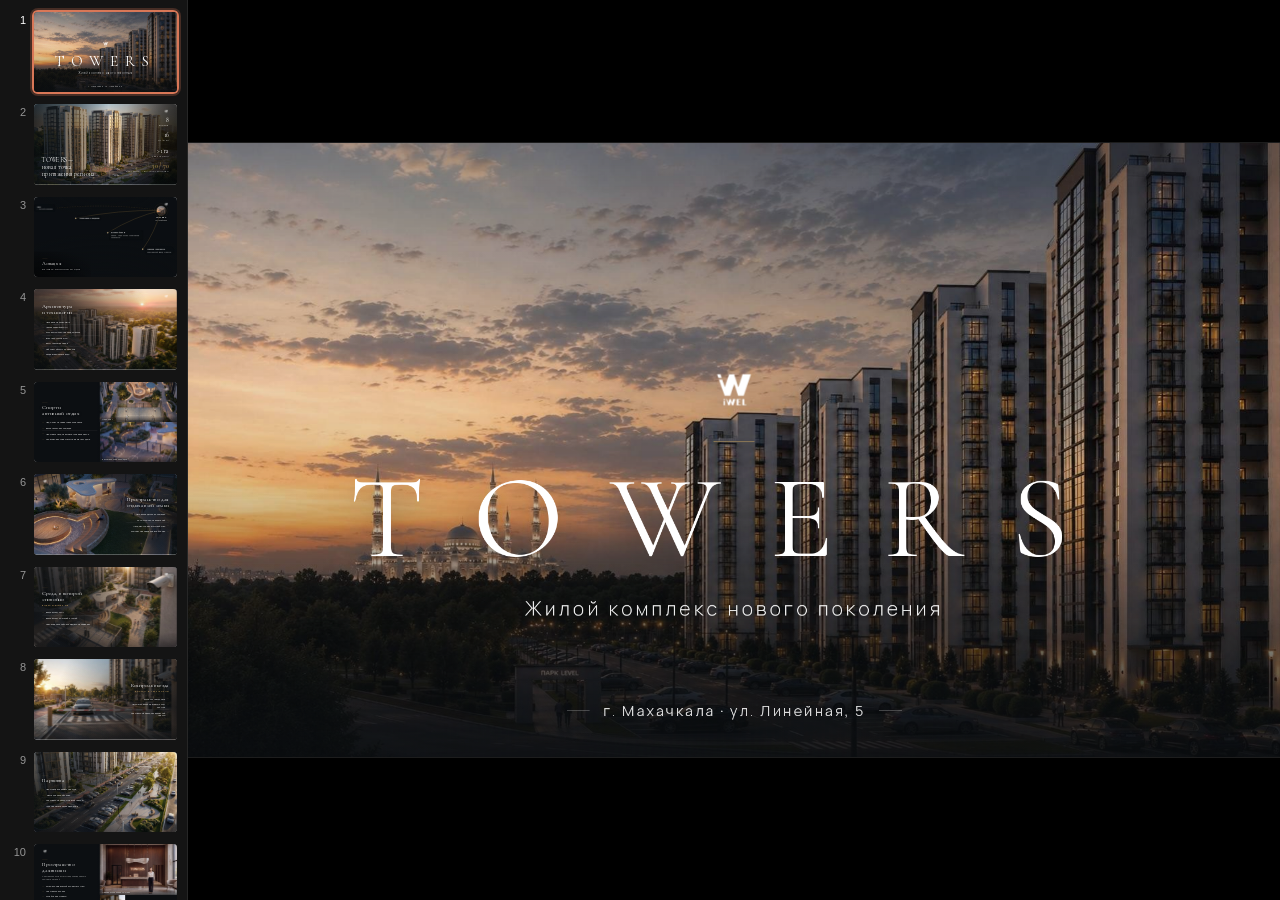
